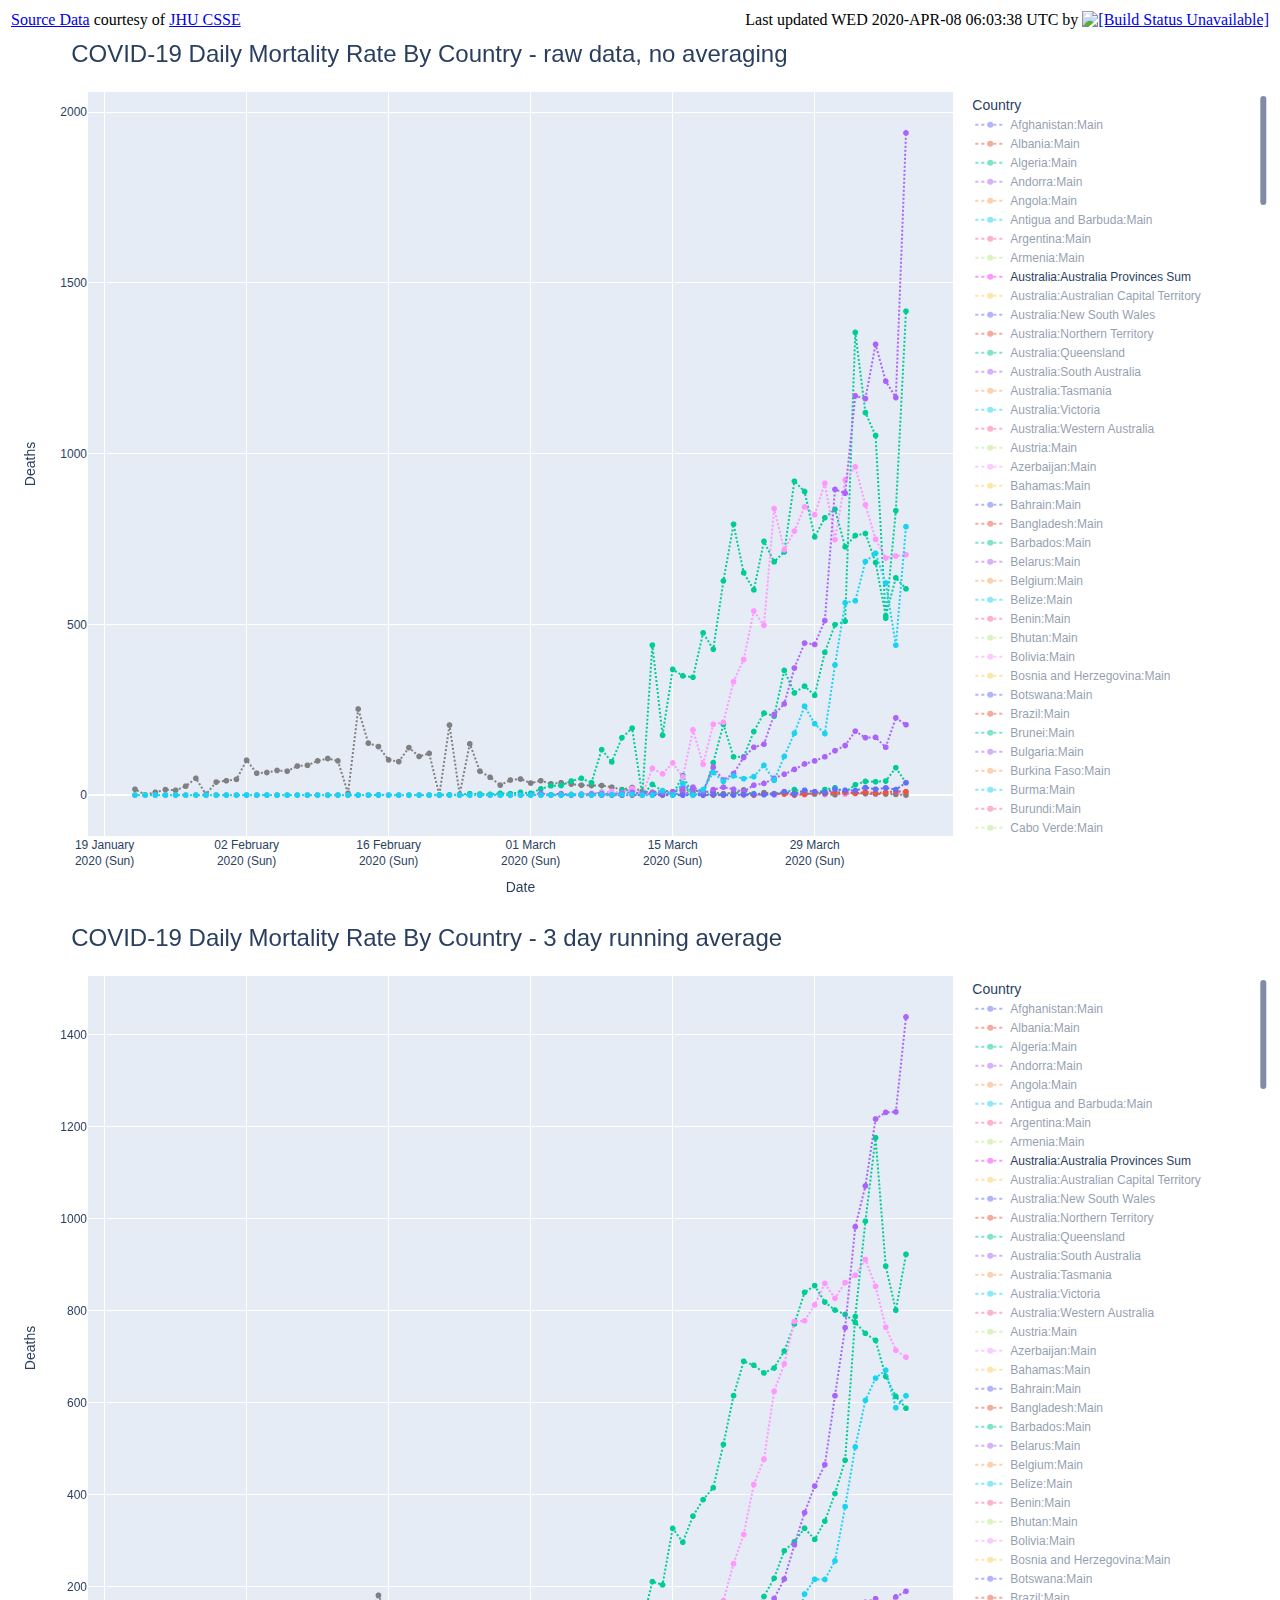
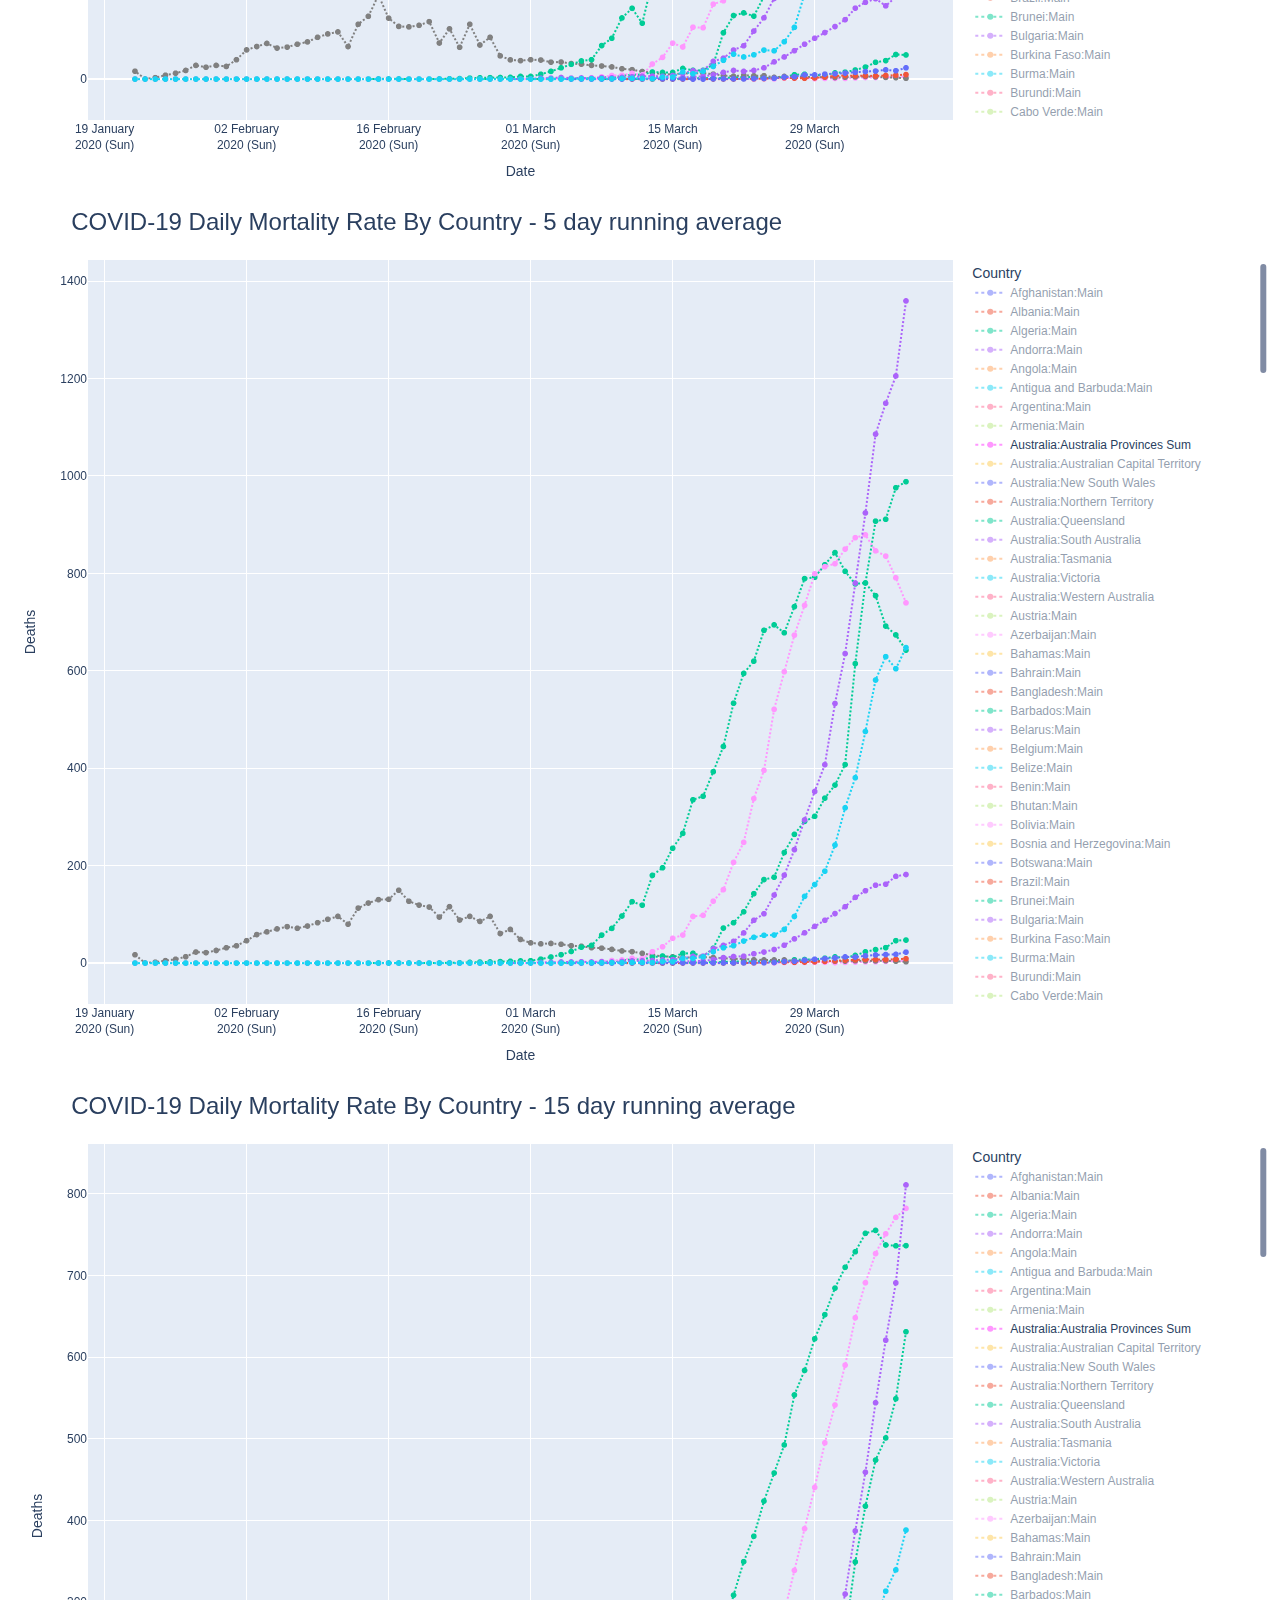
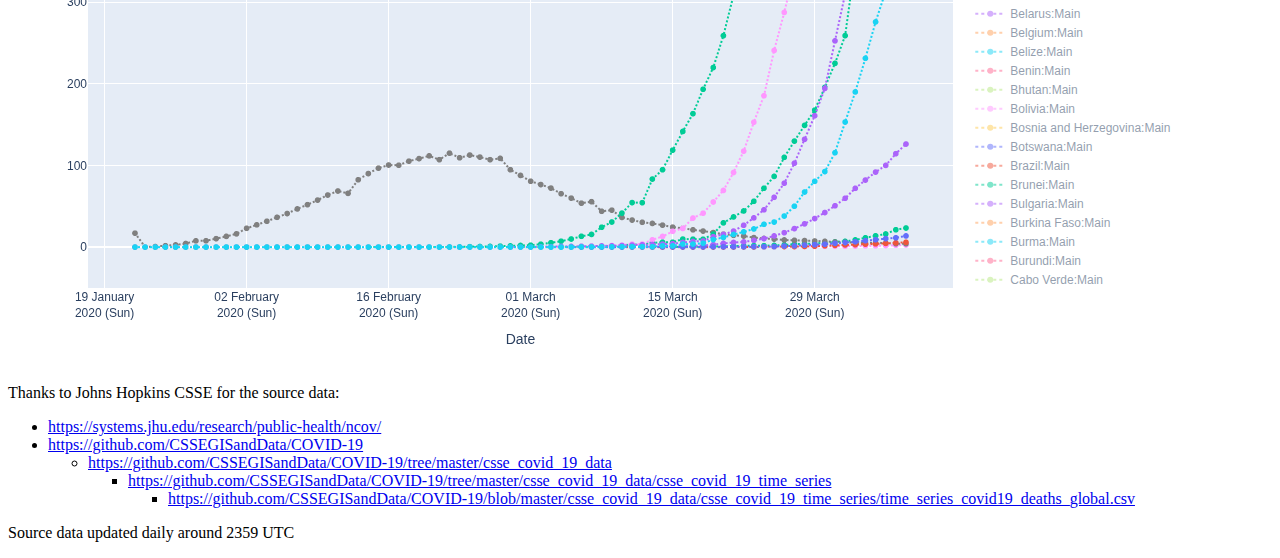
==== index.html @ c3802788 "CI generated index.html @ Wed Apr  8 06:03:38 UTC 2020" ====
<html lang="en">
<head>
  <title>6871.github.io</title>
  <script src="https://cdn.plot.ly/plotly-latest.min.js"></script>
</head>
<body>
<table style="width: 100%">
    <tr>
        <td>
            <a href="https://github.com/CSSEGISandData/COVID-19/blob/master/csse_covid_19_data/csse_covid_19_time_series/time_series_covid19_deaths_global.csv" target="_blank" rel="noopener noreferrer">Source Data</a> courtesy of <a href="https://systems.jhu.edu/" target="_blank" rel="noopener noreferrer">JHU CSSE</a>
        </td>
        <td style="text-align: right">
            Last updated WED 2020-APR-08 06:03:38 UTC by <a href="https://github.com/6871/6871.github.io" target="_blank" rel="noopener noreferrer">
            <img src="https://github.com/6871/6871.github.io/workflows/Graph%20Updater/badge.svg" alt="[Build Status Unavailable]">
        </a>
        </td>
    </tr>
</table>
<div>
        
        
            <div id="b090263a-8dad-4eab-a5f4-29f8990dba37" class="plotly-graph-div" style="height:100%; width:100%;"></div>
            <script type="text/javascript">
                
                    window.PLOTLYENV=window.PLOTLYENV || {};
                    
                if (document.getElementById("b090263a-8dad-4eab-a5f4-29f8990dba37")) {
                    Plotly.newPlot(
                        'b090263a-8dad-4eab-a5f4-29f8990dba37',
                        [{"hovertemplate": "Country=Afghanistan:Main<br>Date=%{x}<br>Deaths=%{y}<extra></extra>", "legendgroup": "Afghanistan:Main", "line": {"color": "#636efa", "dash": "dot"}, "mode": "lines+markers", "name": "Afghanistan:Main", "showlegend": true, "type": "scattergl", "visible": "legendonly", "x": ["2020-01-22", "2020-01-23", "2020-01-24", "2020-01-25", "2020-01-26", "2020-01-27", "2020-01-28", "2020-01-29", "2020-01-30", "2020-01-31", "2020-02-01", "2020-02-02", "2020-02-03", "2020-02-04", "2020-02-05", "2020-02-06", "2020-02-07", "2020-02-08", "2020-02-09", "2020-02-10", "2020-02-11", "2020-02-12", "2020-02-13", "2020-02-14", "2020-02-15", "2020-02-16", "2020-02-17", "2020-02-18", "2020-02-19", "2020-02-20", "2020-02-21", "2020-02-22", "2020-02-23", "2020-02-24", "2020-02-25", "2020-02-26", "2020-02-27", "2020-02-28", "2020-02-29", "2020-03-01", "2020-03-02", "2020-03-03", "2020-03-04", "2020-03-05", "2020-03-06", "2020-03-07", "2020-03-08", "2020-03-09", "2020-03-10", "2020-03-11", "2020-03-12", "2020-03-13", "2020-03-14", "2020-03-15", "2020-03-16", "2020-03-17", "2020-03-18", "2020-03-19", "2020-03-20", "2020-03-21", "2020-03-22", "2020-03-23", "2020-03-24", "2020-03-25", "2020-03-26", "2020-03-27", "2020-03-28", "2020-03-29", "2020-03-30", "2020-03-31", "2020-04-01", "2020-04-02", "2020-04-03", "2020-04-04", "2020-04-05", "2020-04-06", "2020-04-07"], "xaxis": "x", "y": [0, 0, 0, 0, 0, 0, 0, 0, 0, 0, 0, 0, 0, 0, 0, 0, 0, 0, 0, 0, 0, 0, 0, 0, 0, 0, 0, 0, 0, 0, 0, 0, 0, 0, 0, 0, 0, 0, 0, 0, 0, 0, 0, 0, 0, 0, 0, 0, 0, 0, 0, 0, 0, 0, 0, 0, 0, 0, 0, 0, 1, 0, 0, 1, 2, 0, 0, 0, 0, 0, 0, 2, 0, 1, 0, 4, 3], "yaxis": "y"}, {"hovertemplate": "Country=Albania:Main<br>Date=%{x}<br>Deaths=%{y}<extra></extra>", "legendgroup": "Albania:Main", "line": {"color": "#EF553B", "dash": "dot"}, "mode": "lines+markers", "name": "Albania:Main", "showlegend": true, "type": "scattergl", "visible": "legendonly", "x": ["2020-01-22", "2020-01-23", "2020-01-24", "2020-01-25", "2020-01-26", "2020-01-27", "2020-01-28", "2020-01-29", "2020-01-30", "2020-01-31", "2020-02-01", "2020-02-02", "2020-02-03", "2020-02-04", "2020-02-05", "2020-02-06", "2020-02-07", "2020-02-08", "2020-02-09", "2020-02-10", "2020-02-11", "2020-02-12", "2020-02-13", "2020-02-14", "2020-02-15", "2020-02-16", "2020-02-17", "2020-02-18", "2020-02-19", "2020-02-20", "2020-02-21", "2020-02-22", "2020-02-23", "2020-02-24", "2020-02-25", "2020-02-26", "2020-02-27", "2020-02-28", "2020-02-29", "2020-03-01", "2020-03-02", "2020-03-03", "2020-03-04", "2020-03-05", "2020-03-06", "2020-03-07", "2020-03-08", "2020-03-09", "2020-03-10", "2020-03-11", "2020-03-12", "2020-03-13", "2020-03-14", "2020-03-15", "2020-03-16", "2020-03-17", "2020-03-18", "2020-03-19", "2020-03-20", "2020-03-21", "2020-03-22", "2020-03-23", "2020-03-24", "2020-03-25", "2020-03-26", "2020-03-27", "2020-03-28", "2020-03-29", "2020-03-30", "2020-03-31", "2020-04-01", "2020-04-02", "2020-04-03", "2020-04-04", "2020-04-05", "2020-04-06", "2020-04-07"], "xaxis": "x", "y": [0, 0, 0, 0, 0, 0, 0, 0, 0, 0, 0, 0, 0, 0, 0, 0, 0, 0, 0, 0, 0, 0, 0, 0, 0, 0, 0, 0, 0, 0, 0, 0, 0, 0, 0, 0, 0, 0, 0, 0, 0, 0, 0, 0, 0, 0, 0, 0, 0, 1, 0, 0, 0, 0, 0, 0, 1, 0, 0, 0, 0, 2, 1, 0, 1, 2, 2, 0, 1, 4, 0, 1, 1, 3, 0, 1, 1], "yaxis": "y"}, {"hovertemplate": "Country=Algeria:Main<br>Date=%{x}<br>Deaths=%{y}<extra></extra>", "legendgroup": "Algeria:Main", "line": {"color": "#00cc96", "dash": "dot"}, "mode": "lines+markers", "name": "Algeria:Main", "showlegend": true, "type": "scattergl", "visible": "legendonly", "x": ["2020-01-22", "2020-01-23", "2020-01-24", "2020-01-25", "2020-01-26", "2020-01-27", "2020-01-28", "2020-01-29", "2020-01-30", "2020-01-31", "2020-02-01", "2020-02-02", "2020-02-03", "2020-02-04", "2020-02-05", "2020-02-06", "2020-02-07", "2020-02-08", "2020-02-09", "2020-02-10", "2020-02-11", "2020-02-12", "2020-02-13", "2020-02-14", "2020-02-15", "2020-02-16", "2020-02-17", "2020-02-18", "2020-02-19", "2020-02-20", "2020-02-21", "2020-02-22", "2020-02-23", "2020-02-24", "2020-02-25", "2020-02-26", "2020-02-27", "2020-02-28", "2020-02-29", "2020-03-01", "2020-03-02", "2020-03-03", "2020-03-04", "2020-03-05", "2020-03-06", "2020-03-07", "2020-03-08", "2020-03-09", "2020-03-10", "2020-03-11", "2020-03-12", "2020-03-13", "2020-03-14", "2020-03-15", "2020-03-16", "2020-03-17", "2020-03-18", "2020-03-19", "2020-03-20", "2020-03-21", "2020-03-22", "2020-03-23", "2020-03-24", "2020-03-25", "2020-03-26", "2020-03-27", "2020-03-28", "2020-03-29", "2020-03-30", "2020-03-31", "2020-04-01", "2020-04-02", "2020-04-03", "2020-04-04", "2020-04-05", "2020-04-06", "2020-04-07"], "xaxis": "x", "y": [0, 0, 0, 0, 0, 0, 0, 0, 0, 0, 0, 0, 0, 0, 0, 0, 0, 0, 0, 0, 0, 0, 0, 0, 0, 0, 0, 0, 0, 0, 0, 0, 0, 0, 0, 0, 0, 0, 0, 0, 0, 0, 0, 0, 0, 0, 0, 0, 0, 0, 1, 1, 1, 1, 0, 0, 3, 2, 2, 4, 2, 0, 2, 2, 4, 1, 3, 2, 4, 9, 14, 28, 19, 25, 22, 21, 20], "yaxis": "y"}, {"hovertemplate": "Country=Andorra:Main<br>Date=%{x}<br>Deaths=%{y}<extra></extra>", "legendgroup": "Andorra:Main", "line": {"color": "#ab63fa", "dash": "dot"}, "mode": "lines+markers", "name": "Andorra:Main", "showlegend": true, "type": "scattergl", "visible": "legendonly", "x": ["2020-01-22", "2020-01-23", "2020-01-24", "2020-01-25", "2020-01-26", "2020-01-27", "2020-01-28", "2020-01-29", "2020-01-30", "2020-01-31", "2020-02-01", "2020-02-02", "2020-02-03", "2020-02-04", "2020-02-05", "2020-02-06", "2020-02-07", "2020-02-08", "2020-02-09", "2020-02-10", "2020-02-11", "2020-02-12", "2020-02-13", "2020-02-14", "2020-02-15", "2020-02-16", "2020-02-17", "2020-02-18", "2020-02-19", "2020-02-20", "2020-02-21", "2020-02-22", "2020-02-23", "2020-02-24", "2020-02-25", "2020-02-26", "2020-02-27", "2020-02-28", "2020-02-29", "2020-03-01", "2020-03-02", "2020-03-03", "2020-03-04", "2020-03-05", "2020-03-06", "2020-03-07", "2020-03-08", "2020-03-09", "2020-03-10", "2020-03-11", "2020-03-12", "2020-03-13", "2020-03-14", "2020-03-15", "2020-03-16", "2020-03-17", "2020-03-18", "2020-03-19", "2020-03-20", "2020-03-21", "2020-03-22", "2020-03-23", "2020-03-24", "2020-03-25", "2020-03-26", "2020-03-27", "2020-03-28", "2020-03-29", "2020-03-30", "2020-03-31", "2020-04-01", "2020-04-02", "2020-04-03", "2020-04-04", "2020-04-05", "2020-04-06", "2020-04-07"], "xaxis": "x", "y": [0, 0, 0, 0, 0, 0, 0, 0, 0, 0, 0, 0, 0, 0, 0, 0, 0, 0, 0, 0, 0, 0, 0, 0, 0, 0, 0, 0, 0, 0, 0, 0, 0, 0, 0, 0, 0, 0, 0, 0, 0, 0, 0, 0, 0, 0, 0, 0, 0, 0, 0, 0, 0, 0, 0, 0, 0, 0, 0, 0, 1, 0, 0, 0, 2, 0, 0, 3, 2, 4, 2, 1, 1, 1, 1, 3, 1], "yaxis": "y"}, {"hovertemplate": "Country=Angola:Main<br>Date=%{x}<br>Deaths=%{y}<extra></extra>", "legendgroup": "Angola:Main", "line": {"color": "#FFA15A", "dash": "dot"}, "mode": "lines+markers", "name": "Angola:Main", "showlegend": true, "type": "scattergl", "visible": "legendonly", "x": ["2020-01-22", "2020-01-23", "2020-01-24", "2020-01-25", "2020-01-26", "2020-01-27", "2020-01-28", "2020-01-29", "2020-01-30", "2020-01-31", "2020-02-01", "2020-02-02", "2020-02-03", "2020-02-04", "2020-02-05", "2020-02-06", "2020-02-07", "2020-02-08", "2020-02-09", "2020-02-10", "2020-02-11", "2020-02-12", "2020-02-13", "2020-02-14", "2020-02-15", "2020-02-16", "2020-02-17", "2020-02-18", "2020-02-19", "2020-02-20", "2020-02-21", "2020-02-22", "2020-02-23", "2020-02-24", "2020-02-25", "2020-02-26", "2020-02-27", "2020-02-28", "2020-02-29", "2020-03-01", "2020-03-02", "2020-03-03", "2020-03-04", "2020-03-05", "2020-03-06", "2020-03-07", "2020-03-08", "2020-03-09", "2020-03-10", "2020-03-11", "2020-03-12", "2020-03-13", "2020-03-14", "2020-03-15", "2020-03-16", "2020-03-17", "2020-03-18", "2020-03-19", "2020-03-20", "2020-03-21", "2020-03-22", "2020-03-23", "2020-03-24", "2020-03-25", "2020-03-26", "2020-03-27", "2020-03-28", "2020-03-29", "2020-03-30", "2020-03-31", "2020-04-01", "2020-04-02", "2020-04-03", "2020-04-04", "2020-04-05", "2020-04-06", "2020-04-07"], "xaxis": "x", "y": [0, 0, 0, 0, 0, 0, 0, 0, 0, 0, 0, 0, 0, 0, 0, 0, 0, 0, 0, 0, 0, 0, 0, 0, 0, 0, 0, 0, 0, 0, 0, 0, 0, 0, 0, 0, 0, 0, 0, 0, 0, 0, 0, 0, 0, 0, 0, 0, 0, 0, 0, 0, 0, 0, 0, 0, 0, 0, 0, 0, 0, 0, 0, 0, 0, 0, 0, 2, 0, 0, 0, 0, 0, 0, 0, 0, 0], "yaxis": "y"}, {"hovertemplate": "Country=Antigua and Barbuda:Main<br>Date=%{x}<br>Deaths=%{y}<extra></extra>", "legendgroup": "Antigua and Barbuda:Main", "line": {"color": "#19d3f3", "dash": "dot"}, "mode": "lines+markers", "name": "Antigua and Barbuda:Main", "showlegend": true, "type": "scattergl", "visible": "legendonly", "x": ["2020-01-22", "2020-01-23", "2020-01-24", "2020-01-25", "2020-01-26", "2020-01-27", "2020-01-28", "2020-01-29", "2020-01-30", "2020-01-31", "2020-02-01", "2020-02-02", "2020-02-03", "2020-02-04", "2020-02-05", "2020-02-06", "2020-02-07", "2020-02-08", "2020-02-09", "2020-02-10", "2020-02-11", "2020-02-12", "2020-02-13", "2020-02-14", "2020-02-15", "2020-02-16", "2020-02-17", "2020-02-18", "2020-02-19", "2020-02-20", "2020-02-21", "2020-02-22", "2020-02-23", "2020-02-24", "2020-02-25", "2020-02-26", "2020-02-27", "2020-02-28", "2020-02-29", "2020-03-01", "2020-03-02", "2020-03-03", "2020-03-04", "2020-03-05", "2020-03-06", "2020-03-07", "2020-03-08", "2020-03-09", "2020-03-10", "2020-03-11", "2020-03-12", "2020-03-13", "2020-03-14", "2020-03-15", "2020-03-16", "2020-03-17", "2020-03-18", "2020-03-19", "2020-03-20", "2020-03-21", "2020-03-22", "2020-03-23", "2020-03-24", "2020-03-25", "2020-03-26", "2020-03-27", "2020-03-28", "2020-03-29", "2020-03-30", "2020-03-31", "2020-04-01", "2020-04-02", "2020-04-03", "2020-04-04", "2020-04-05", "2020-04-06", "2020-04-07"], "xaxis": "x", "y": [0, 0, 0, 0, 0, 0, 0, 0, 0, 0, 0, 0, 0, 0, 0, 0, 0, 0, 0, 0, 0, 0, 0, 0, 0, 0, 0, 0, 0, 0, 0, 0, 0, 0, 0, 0, 0, 0, 0, 0, 0, 0, 0, 0, 0, 0, 0, 0, 0, 0, 0, 0, 0, 0, 0, 0, 0, 0, 0, 0, 0, 0, 0, 0, 0, 0, 0, 0, 0, 0, 0, 0, 0, 0, 0, 0, 1], "yaxis": "y"}, {"hovertemplate": "Country=Argentina:Main<br>Date=%{x}<br>Deaths=%{y}<extra></extra>", "legendgroup": "Argentina:Main", "line": {"color": "#FF6692", "dash": "dot"}, "mode": "lines+markers", "name": "Argentina:Main", "showlegend": true, "type": "scattergl", "visible": "legendonly", "x": ["2020-01-22", "2020-01-23", "2020-01-24", "2020-01-25", "2020-01-26", "2020-01-27", "2020-01-28", "2020-01-29", "2020-01-30", "2020-01-31", "2020-02-01", "2020-02-02", "2020-02-03", "2020-02-04", "2020-02-05", "2020-02-06", "2020-02-07", "2020-02-08", "2020-02-09", "2020-02-10", "2020-02-11", "2020-02-12", "2020-02-13", "2020-02-14", "2020-02-15", "2020-02-16", "2020-02-17", "2020-02-18", "2020-02-19", "2020-02-20", "2020-02-21", "2020-02-22", "2020-02-23", "2020-02-24", "2020-02-25", "2020-02-26", "2020-02-27", "2020-02-28", "2020-02-29", "2020-03-01", "2020-03-02", "2020-03-03", "2020-03-04", "2020-03-05", "2020-03-06", "2020-03-07", "2020-03-08", "2020-03-09", "2020-03-10", "2020-03-11", "2020-03-12", "2020-03-13", "2020-03-14", "2020-03-15", "2020-03-16", "2020-03-17", "2020-03-18", "2020-03-19", "2020-03-20", "2020-03-21", "2020-03-22", "2020-03-23", "2020-03-24", "2020-03-25", "2020-03-26", "2020-03-27", "2020-03-28", "2020-03-29", "2020-03-30", "2020-03-31", "2020-04-01", "2020-04-02", "2020-04-03", "2020-04-04", "2020-04-05", "2020-04-06", "2020-04-07"], "xaxis": "x", "y": [0, 0, 0, 0, 0, 0, 0, 0, 0, 0, 0, 0, 0, 0, 0, 0, 0, 0, 0, 0, 0, 0, 0, 0, 0, 0, 0, 0, 0, 0, 0, 0, 0, 0, 0, 0, 0, 0, 0, 0, 0, 0, 0, 0, 0, 0, 1, 0, 0, 0, 0, 1, 0, 0, 0, 0, 0, 1, 0, 1, 0, 0, 2, 2, 1, 4, 5, 1, 4, 4, 1, 8, 3, 4, 1, 4, 8], "yaxis": "y"}, {"hovertemplate": "Country=Armenia:Main<br>Date=%{x}<br>Deaths=%{y}<extra></extra>", "legendgroup": "Armenia:Main", "line": {"color": "#B6E880", "dash": "dot"}, "mode": "lines+markers", "name": "Armenia:Main", "showlegend": true, "type": "scattergl", "visible": "legendonly", "x": ["2020-01-22", "2020-01-23", "2020-01-24", "2020-01-25", "2020-01-26", "2020-01-27", "2020-01-28", "2020-01-29", "2020-01-30", "2020-01-31", "2020-02-01", "2020-02-02", "2020-02-03", "2020-02-04", "2020-02-05", "2020-02-06", "2020-02-07", "2020-02-08", "2020-02-09", "2020-02-10", "2020-02-11", "2020-02-12", "2020-02-13", "2020-02-14", "2020-02-15", "2020-02-16", "2020-02-17", "2020-02-18", "2020-02-19", "2020-02-20", "2020-02-21", "2020-02-22", "2020-02-23", "2020-02-24", "2020-02-25", "2020-02-26", "2020-02-27", "2020-02-28", "2020-02-29", "2020-03-01", "2020-03-02", "2020-03-03", "2020-03-04", "2020-03-05", "2020-03-06", "2020-03-07", "2020-03-08", "2020-03-09", "2020-03-10", "2020-03-11", "2020-03-12", "2020-03-13", "2020-03-14", "2020-03-15", "2020-03-16", "2020-03-17", "2020-03-18", "2020-03-19", "2020-03-20", "2020-03-21", "2020-03-22", "2020-03-23", "2020-03-24", "2020-03-25", "2020-03-26", "2020-03-27", "2020-03-28", "2020-03-29", "2020-03-30", "2020-03-31", "2020-04-01", "2020-04-02", "2020-04-03", "2020-04-04", "2020-04-05", "2020-04-06", "2020-04-07"], "xaxis": "x", "y": [0, 0, 0, 0, 0, 0, 0, 0, 0, 0, 0, 0, 0, 0, 0, 0, 0, 0, 0, 0, 0, 0, 0, 0, 0, 0, 0, 0, 0, 0, 0, 0, 0, 0, 0, 0, 0, 0, 0, 0, 0, 0, 0, 0, 0, 0, 0, 0, 0, 0, 0, 0, 0, 0, 0, 0, 0, 0, 0, 0, 0, 0, 0, 0, 1, 0, 0, 2, 0, 0, 1, 3, 0, 0, 0, 1, 0], "yaxis": "y"}, {"hovertemplate": "Country=Australia:Australia Provinces Sum<br>Date=%{x}<br>Deaths=%{y}<extra></extra>", "legendgroup": "Australia:Australia Provinces Sum", "line": {"color": "#FF97FF", "dash": "dot"}, "mode": "lines+markers", "name": "Australia:Australia Provinces Sum", "showlegend": true, "type": "scattergl", "x": ["2020-01-22", "2020-01-23", "2020-01-24", "2020-01-25", "2020-01-26", "2020-01-27", "2020-01-28", "2020-01-29", "2020-01-30", "2020-01-31", "2020-02-01", "2020-02-02", "2020-02-03", "2020-02-04", "2020-02-05", "2020-02-06", "2020-02-07", "2020-02-08", "2020-02-09", "2020-02-10", "2020-02-11", "2020-02-12", "2020-02-13", "2020-02-14", "2020-02-15", "2020-02-16", "2020-02-17", "2020-02-18", "2020-02-19", "2020-02-20", "2020-02-21", "2020-02-22", "2020-02-23", "2020-02-24", "2020-02-25", "2020-02-26", "2020-02-27", "2020-02-28", "2020-02-29", "2020-03-01", "2020-03-02", "2020-03-03", "2020-03-04", "2020-03-05", "2020-03-06", "2020-03-07", "2020-03-08", "2020-03-09", "2020-03-10", "2020-03-11", "2020-03-12", "2020-03-13", "2020-03-14", "2020-03-15", "2020-03-16", "2020-03-17", "2020-03-18", "2020-03-19", "2020-03-20", "2020-03-21", "2020-03-22", "2020-03-23", "2020-03-24", "2020-03-25", "2020-03-26", "2020-03-27", "2020-03-28", "2020-03-29", "2020-03-30", "2020-03-31", "2020-04-01", "2020-04-02", "2020-04-03", "2020-04-04", "2020-04-05", "2020-04-06", "2020-04-07"], "xaxis": "x", "y": [0, 0, 0, 0, 0, 0, 0, 0, 0, 0, 0, 0, 0, 0, 0, 0, 0, 0, 0, 0, 0, 0, 0, 0, 0, 0, 0, 0, 0, 0, 0, 0, 0, 0, 0, 0, 0, 0, 0, 1, 0, 0, 1, 0, 0, 0, 1, 0, 0, 0, 0, 0, 0, 0, 0, 2, 1, 0, 1, 0, 0, 0, 1, 0, 5, 0, 1, 2, 1, 1, 2, 4, 4, 2, 5, 5, 5], "yaxis": "y"}, {"hovertemplate": "Country=Australia:Australian Capital Territory<br>Date=%{x}<br>Deaths=%{y}<extra></extra>", "legendgroup": "Australia:Australian Capital Territory", "line": {"color": "#FECB52", "dash": "dot"}, "mode": "lines+markers", "name": "Australia:Australian Capital Territory", "showlegend": true, "type": "scattergl", "visible": "legendonly", "x": ["2020-01-22", "2020-01-23", "2020-01-24", "2020-01-25", "2020-01-26", "2020-01-27", "2020-01-28", "2020-01-29", "2020-01-30", "2020-01-31", "2020-02-01", "2020-02-02", "2020-02-03", "2020-02-04", "2020-02-05", "2020-02-06", "2020-02-07", "2020-02-08", "2020-02-09", "2020-02-10", "2020-02-11", "2020-02-12", "2020-02-13", "2020-02-14", "2020-02-15", "2020-02-16", "2020-02-17", "2020-02-18", "2020-02-19", "2020-02-20", "2020-02-21", "2020-02-22", "2020-02-23", "2020-02-24", "2020-02-25", "2020-02-26", "2020-02-27", "2020-02-28", "2020-02-29", "2020-03-01", "2020-03-02", "2020-03-03", "2020-03-04", "2020-03-05", "2020-03-06", "2020-03-07", "2020-03-08", "2020-03-09", "2020-03-10", "2020-03-11", "2020-03-12", "2020-03-13", "2020-03-14", "2020-03-15", "2020-03-16", "2020-03-17", "2020-03-18", "2020-03-19", "2020-03-20", "2020-03-21", "2020-03-22", "2020-03-23", "2020-03-24", "2020-03-25", "2020-03-26", "2020-03-27", "2020-03-28", "2020-03-29", "2020-03-30", "2020-03-31", "2020-04-01", "2020-04-02", "2020-04-03", "2020-04-04", "2020-04-05", "2020-04-06", "2020-04-07"], "xaxis": "x", "y": [0, 0, 0, 0, 0, 0, 0, 0, 0, 0, 0, 0, 0, 0, 0, 0, 0, 0, 0, 0, 0, 0, 0, 0, 0, 0, 0, 0, 0, 0, 0, 0, 0, 0, 0, 0, 0, 0, 0, 0, 0, 0, 0, 0, 0, 0, 0, 0, 0, 0, 0, 0, 0, 0, 0, 0, 0, 0, 0, 0, 0, 0, 0, 0, 0, 0, 0, 0, 1, 0, 0, 0, 0, 1, 0, 0, 0], "yaxis": "y"}, {"hovertemplate": "Country=Australia:New South Wales<br>Date=%{x}<br>Deaths=%{y}<extra></extra>", "legendgroup": "Australia:New South Wales", "line": {"color": "#636efa", "dash": "dot"}, "mode": "lines+markers", "name": "Australia:New South Wales", "showlegend": true, "type": "scattergl", "visible": "legendonly", "x": ["2020-01-22", "2020-01-23", "2020-01-24", "2020-01-25", "2020-01-26", "2020-01-27", "2020-01-28", "2020-01-29", "2020-01-30", "2020-01-31", "2020-02-01", "2020-02-02", "2020-02-03", "2020-02-04", "2020-02-05", "2020-02-06", "2020-02-07", "2020-02-08", "2020-02-09", "2020-02-10", "2020-02-11", "2020-02-12", "2020-02-13", "2020-02-14", "2020-02-15", "2020-02-16", "2020-02-17", "2020-02-18", "2020-02-19", "2020-02-20", "2020-02-21", "2020-02-22", "2020-02-23", "2020-02-24", "2020-02-25", "2020-02-26", "2020-02-27", "2020-02-28", "2020-02-29", "2020-03-01", "2020-03-02", "2020-03-03", "2020-03-04", "2020-03-05", "2020-03-06", "2020-03-07", "2020-03-08", "2020-03-09", "2020-03-10", "2020-03-11", "2020-03-12", "2020-03-13", "2020-03-14", "2020-03-15", "2020-03-16", "2020-03-17", "2020-03-18", "2020-03-19", "2020-03-20", "2020-03-21", "2020-03-22", "2020-03-23", "2020-03-24", "2020-03-25", "2020-03-26", "2020-03-27", "2020-03-28", "2020-03-29", "2020-03-30", "2020-03-31", "2020-04-01", "2020-04-02", "2020-04-03", "2020-04-04", "2020-04-05", "2020-04-06", "2020-04-07"], "xaxis": "x", "y": [0, 0, 0, 0, 0, 0, 0, 0, 0, 0, 0, 0, 0, 0, 0, 0, 0, 0, 0, 0, 0, 0, 0, 0, 0, 0, 0, 0, 0, 0, 0, 0, 0, 0, 0, 0, 0, 0, 0, 0, 0, 0, 1, 0, 0, 0, 1, 0, 0, 0, 0, 0, 0, 0, 0, 2, 1, 0, 1, 0, 0, 0, 1, 0, 0, 0, 1, 0, 0, 0, 1, 1, 2, 0, 4, 2, 3], "yaxis": "y"}, {"hovertemplate": "Country=Australia:Northern Territory<br>Date=%{x}<br>Deaths=%{y}<extra></extra>", "legendgroup": "Australia:Northern Territory", "line": {"color": "#EF553B", "dash": "dot"}, "mode": "lines+markers", "name": "Australia:Northern Territory", "showlegend": true, "type": "scattergl", "visible": "legendonly", "x": ["2020-01-22", "2020-01-23", "2020-01-24", "2020-01-25", "2020-01-26", "2020-01-27", "2020-01-28", "2020-01-29", "2020-01-30", "2020-01-31", "2020-02-01", "2020-02-02", "2020-02-03", "2020-02-04", "2020-02-05", "2020-02-06", "2020-02-07", "2020-02-08", "2020-02-09", "2020-02-10", "2020-02-11", "2020-02-12", "2020-02-13", "2020-02-14", "2020-02-15", "2020-02-16", "2020-02-17", "2020-02-18", "2020-02-19", "2020-02-20", "2020-02-21", "2020-02-22", "2020-02-23", "2020-02-24", "2020-02-25", "2020-02-26", "2020-02-27", "2020-02-28", "2020-02-29", "2020-03-01", "2020-03-02", "2020-03-03", "2020-03-04", "2020-03-05", "2020-03-06", "2020-03-07", "2020-03-08", "2020-03-09", "2020-03-10", "2020-03-11", "2020-03-12", "2020-03-13", "2020-03-14", "2020-03-15", "2020-03-16", "2020-03-17", "2020-03-18", "2020-03-19", "2020-03-20", "2020-03-21", "2020-03-22", "2020-03-23", "2020-03-24", "2020-03-25", "2020-03-26", "2020-03-27", "2020-03-28", "2020-03-29", "2020-03-30", "2020-03-31", "2020-04-01", "2020-04-02", "2020-04-03", "2020-04-04", "2020-04-05", "2020-04-06", "2020-04-07"], "xaxis": "x", "y": [0, 0, 0, 0, 0, 0, 0, 0, 0, 0, 0, 0, 0, 0, 0, 0, 0, 0, 0, 0, 0, 0, 0, 0, 0, 0, 0, 0, 0, 0, 0, 0, 0, 0, 0, 0, 0, 0, 0, 0, 0, 0, 0, 0, 0, 0, 0, 0, 0, 0, 0, 0, 0, 0, 0, 0, 0, 0, 0, 0, 0, 0, 0, 0, 0, 0, 0, 0, 0, 0, 0, 0, 0, 0, 0, 0, 0], "yaxis": "y"}, {"hovertemplate": "Country=Australia:Queensland<br>Date=%{x}<br>Deaths=%{y}<extra></extra>", "legendgroup": "Australia:Queensland", "line": {"color": "#00cc96", "dash": "dot"}, "mode": "lines+markers", "name": "Australia:Queensland", "showlegend": true, "type": "scattergl", "visible": "legendonly", "x": ["2020-01-22", "2020-01-23", "2020-01-24", "2020-01-25", "2020-01-26", "2020-01-27", "2020-01-28", "2020-01-29", "2020-01-30", "2020-01-31", "2020-02-01", "2020-02-02", "2020-02-03", "2020-02-04", "2020-02-05", "2020-02-06", "2020-02-07", "2020-02-08", "2020-02-09", "2020-02-10", "2020-02-11", "2020-02-12", "2020-02-13", "2020-02-14", "2020-02-15", "2020-02-16", "2020-02-17", "2020-02-18", "2020-02-19", "2020-02-20", "2020-02-21", "2020-02-22", "2020-02-23", "2020-02-24", "2020-02-25", "2020-02-26", "2020-02-27", "2020-02-28", "2020-02-29", "2020-03-01", "2020-03-02", "2020-03-03", "2020-03-04", "2020-03-05", "2020-03-06", "2020-03-07", "2020-03-08", "2020-03-09", "2020-03-10", "2020-03-11", "2020-03-12", "2020-03-13", "2020-03-14", "2020-03-15", "2020-03-16", "2020-03-17", "2020-03-18", "2020-03-19", "2020-03-20", "2020-03-21", "2020-03-22", "2020-03-23", "2020-03-24", "2020-03-25", "2020-03-26", "2020-03-27", "2020-03-28", "2020-03-29", "2020-03-30", "2020-03-31", "2020-04-01", "2020-04-02", "2020-04-03", "2020-04-04", "2020-04-05", "2020-04-06", "2020-04-07"], "xaxis": "x", "y": [0, 0, 0, 0, 0, 0, 0, 0, 0, 0, 0, 0, 0, 0, 0, 0, 0, 0, 0, 0, 0, 0, 0, 0, 0, 0, 0, 0, 0, 0, 0, 0, 0, 0, 0, 0, 0, 0, 0, 0, 0, 0, 0, 0, 0, 0, 0, 0, 0, 0, 0, 0, 0, 0, 0, 0, 0, 0, 0, 0, 0, 0, 0, 0, 1, 0, 0, 1, 0, 0, 0, 2, 0, 0, 0, 0, 0], "yaxis": "y"}, {"hovertemplate": "Country=Australia:South Australia<br>Date=%{x}<br>Deaths=%{y}<extra></extra>", "legendgroup": "Australia:South Australia", "line": {"color": "#ab63fa", "dash": "dot"}, "mode": "lines+markers", "name": "Australia:South Australia", "showlegend": true, "type": "scattergl", "visible": "legendonly", "x": ["2020-01-22", "2020-01-23", "2020-01-24", "2020-01-25", "2020-01-26", "2020-01-27", "2020-01-28", "2020-01-29", "2020-01-30", "2020-01-31", "2020-02-01", "2020-02-02", "2020-02-03", "2020-02-04", "2020-02-05", "2020-02-06", "2020-02-07", "2020-02-08", "2020-02-09", "2020-02-10", "2020-02-11", "2020-02-12", "2020-02-13", "2020-02-14", "2020-02-15", "2020-02-16", "2020-02-17", "2020-02-18", "2020-02-19", "2020-02-20", "2020-02-21", "2020-02-22", "2020-02-23", "2020-02-24", "2020-02-25", "2020-02-26", "2020-02-27", "2020-02-28", "2020-02-29", "2020-03-01", "2020-03-02", "2020-03-03", "2020-03-04", "2020-03-05", "2020-03-06", "2020-03-07", "2020-03-08", "2020-03-09", "2020-03-10", "2020-03-11", "2020-03-12", "2020-03-13", "2020-03-14", "2020-03-15", "2020-03-16", "2020-03-17", "2020-03-18", "2020-03-19", "2020-03-20", "2020-03-21", "2020-03-22", "2020-03-23", "2020-03-24", "2020-03-25", "2020-03-26", "2020-03-27", "2020-03-28", "2020-03-29", "2020-03-30", "2020-03-31", "2020-04-01", "2020-04-02", "2020-04-03", "2020-04-04", "2020-04-05", "2020-04-06", "2020-04-07"], "xaxis": "x", "y": [0, 0, 0, 0, 0, 0, 0, 0, 0, 0, 0, 0, 0, 0, 0, 0, 0, 0, 0, 0, 0, 0, 0, 0, 0, 0, 0, 0, 0, 0, 0, 0, 0, 0, 0, 0, 0, 0, 0, 0, 0, 0, 0, 0, 0, 0, 0, 0, 0, 0, 0, 0, 0, 0, 0, 0, 0, 0, 0, 0, 0, 0, 0, 0, 0, 0, 0, 0, 0, 0, 0, 0, 0, 0, 0, 0, 1], "yaxis": "y"}, {"hovertemplate": "Country=Australia:Tasmania<br>Date=%{x}<br>Deaths=%{y}<extra></extra>", "legendgroup": "Australia:Tasmania", "line": {"color": "#FFA15A", "dash": "dot"}, "mode": "lines+markers", "name": "Australia:Tasmania", "showlegend": true, "type": "scattergl", "visible": "legendonly", "x": ["2020-01-22", "2020-01-23", "2020-01-24", "2020-01-25", "2020-01-26", "2020-01-27", "2020-01-28", "2020-01-29", "2020-01-30", "2020-01-31", "2020-02-01", "2020-02-02", "2020-02-03", "2020-02-04", "2020-02-05", "2020-02-06", "2020-02-07", "2020-02-08", "2020-02-09", "2020-02-10", "2020-02-11", "2020-02-12", "2020-02-13", "2020-02-14", "2020-02-15", "2020-02-16", "2020-02-17", "2020-02-18", "2020-02-19", "2020-02-20", "2020-02-21", "2020-02-22", "2020-02-23", "2020-02-24", "2020-02-25", "2020-02-26", "2020-02-27", "2020-02-28", "2020-02-29", "2020-03-01", "2020-03-02", "2020-03-03", "2020-03-04", "2020-03-05", "2020-03-06", "2020-03-07", "2020-03-08", "2020-03-09", "2020-03-10", "2020-03-11", "2020-03-12", "2020-03-13", "2020-03-14", "2020-03-15", "2020-03-16", "2020-03-17", "2020-03-18", "2020-03-19", "2020-03-20", "2020-03-21", "2020-03-22", "2020-03-23", "2020-03-24", "2020-03-25", "2020-03-26", "2020-03-27", "2020-03-28", "2020-03-29", "2020-03-30", "2020-03-31", "2020-04-01", "2020-04-02", "2020-04-03", "2020-04-04", "2020-04-05", "2020-04-06", "2020-04-07"], "xaxis": "x", "y": [0, 0, 0, 0, 0, 0, 0, 0, 0, 0, 0, 0, 0, 0, 0, 0, 0, 0, 0, 0, 0, 0, 0, 0, 0, 0, 0, 0, 0, 0, 0, 0, 0, 0, 0, 0, 0, 0, 0, 0, 0, 0, 0, 0, 0, 0, 0, 0, 0, 0, 0, 0, 0, 0, 0, 0, 0, 0, 0, 0, 0, 0, 0, 0, 0, 0, 0, 0, 0, 1, 1, 0, 0, 0, 0, 0, 0], "yaxis": "y"}, {"hovertemplate": "Country=Australia:Victoria<br>Date=%{x}<br>Deaths=%{y}<extra></extra>", "legendgroup": "Australia:Victoria", "line": {"color": "#19d3f3", "dash": "dot"}, "mode": "lines+markers", "name": "Australia:Victoria", "showlegend": true, "type": "scattergl", "visible": "legendonly", "x": ["2020-01-22", "2020-01-23", "2020-01-24", "2020-01-25", "2020-01-26", "2020-01-27", "2020-01-28", "2020-01-29", "2020-01-30", "2020-01-31", "2020-02-01", "2020-02-02", "2020-02-03", "2020-02-04", "2020-02-05", "2020-02-06", "2020-02-07", "2020-02-08", "2020-02-09", "2020-02-10", "2020-02-11", "2020-02-12", "2020-02-13", "2020-02-14", "2020-02-15", "2020-02-16", "2020-02-17", "2020-02-18", "2020-02-19", "2020-02-20", "2020-02-21", "2020-02-22", "2020-02-23", "2020-02-24", "2020-02-25", "2020-02-26", "2020-02-27", "2020-02-28", "2020-02-29", "2020-03-01", "2020-03-02", "2020-03-03", "2020-03-04", "2020-03-05", "2020-03-06", "2020-03-07", "2020-03-08", "2020-03-09", "2020-03-10", "2020-03-11", "2020-03-12", "2020-03-13", "2020-03-14", "2020-03-15", "2020-03-16", "2020-03-17", "2020-03-18", "2020-03-19", "2020-03-20", "2020-03-21", "2020-03-22", "2020-03-23", "2020-03-24", "2020-03-25", "2020-03-26", "2020-03-27", "2020-03-28", "2020-03-29", "2020-03-30", "2020-03-31", "2020-04-01", "2020-04-02", "2020-04-03", "2020-04-04", "2020-04-05", "2020-04-06", "2020-04-07"], "xaxis": "x", "y": [0, 0, 0, 0, 0, 0, 0, 0, 0, 0, 0, 0, 0, 0, 0, 0, 0, 0, 0, 0, 0, 0, 0, 0, 0, 0, 0, 0, 0, 0, 0, 0, 0, 0, 0, 0, 0, 0, 0, 0, 0, 0, 0, 0, 0, 0, 0, 0, 0, 0, 0, 0, 0, 0, 0, 0, 0, 0, 0, 0, 0, 0, 0, 0, 3, 0, 0, 1, 0, 0, 0, 1, 2, 1, 0, 2, 1], "yaxis": "y"}, {"hovertemplate": "Country=Australia:Western Australia<br>Date=%{x}<br>Deaths=%{y}<extra></extra>", "legendgroup": "Australia:Western Australia", "line": {"color": "#FF6692", "dash": "dot"}, "mode": "lines+markers", "name": "Australia:Western Australia", "showlegend": true, "type": "scattergl", "visible": "legendonly", "x": ["2020-01-22", "2020-01-23", "2020-01-24", "2020-01-25", "2020-01-26", "2020-01-27", "2020-01-28", "2020-01-29", "2020-01-30", "2020-01-31", "2020-02-01", "2020-02-02", "2020-02-03", "2020-02-04", "2020-02-05", "2020-02-06", "2020-02-07", "2020-02-08", "2020-02-09", "2020-02-10", "2020-02-11", "2020-02-12", "2020-02-13", "2020-02-14", "2020-02-15", "2020-02-16", "2020-02-17", "2020-02-18", "2020-02-19", "2020-02-20", "2020-02-21", "2020-02-22", "2020-02-23", "2020-02-24", "2020-02-25", "2020-02-26", "2020-02-27", "2020-02-28", "2020-02-29", "2020-03-01", "2020-03-02", "2020-03-03", "2020-03-04", "2020-03-05", "2020-03-06", "2020-03-07", "2020-03-08", "2020-03-09", "2020-03-10", "2020-03-11", "2020-03-12", "2020-03-13", "2020-03-14", "2020-03-15", "2020-03-16", "2020-03-17", "2020-03-18", "2020-03-19", "2020-03-20", "2020-03-21", "2020-03-22", "2020-03-23", "2020-03-24", "2020-03-25", "2020-03-26", "2020-03-27", "2020-03-28", "2020-03-29", "2020-03-30", "2020-03-31", "2020-04-01", "2020-04-02", "2020-04-03", "2020-04-04", "2020-04-05", "2020-04-06", "2020-04-07"], "xaxis": "x", "y": [0, 0, 0, 0, 0, 0, 0, 0, 0, 0, 0, 0, 0, 0, 0, 0, 0, 0, 0, 0, 0, 0, 0, 0, 0, 0, 0, 0, 0, 0, 0, 0, 0, 0, 0, 0, 0, 0, 0, 1, 0, 0, 0, 0, 0, 0, 0, 0, 0, 0, 0, 0, 0, 0, 0, 0, 0, 0, 0, 0, 0, 0, 0, 0, 1, 0, 0, 0, 0, 0, 0, 0, 0, 0, 1, 1, 0], "yaxis": "y"}, {"hovertemplate": "Country=Austria:Main<br>Date=%{x}<br>Deaths=%{y}<extra></extra>", "legendgroup": "Austria:Main", "line": {"color": "#B6E880", "dash": "dot"}, "mode": "lines+markers", "name": "Austria:Main", "showlegend": true, "type": "scattergl", "visible": "legendonly", "x": ["2020-01-22", "2020-01-23", "2020-01-24", "2020-01-25", "2020-01-26", "2020-01-27", "2020-01-28", "2020-01-29", "2020-01-30", "2020-01-31", "2020-02-01", "2020-02-02", "2020-02-03", "2020-02-04", "2020-02-05", "2020-02-06", "2020-02-07", "2020-02-08", "2020-02-09", "2020-02-10", "2020-02-11", "2020-02-12", "2020-02-13", "2020-02-14", "2020-02-15", "2020-02-16", "2020-02-17", "2020-02-18", "2020-02-19", "2020-02-20", "2020-02-21", "2020-02-22", "2020-02-23", "2020-02-24", "2020-02-25", "2020-02-26", "2020-02-27", "2020-02-28", "2020-02-29", "2020-03-01", "2020-03-02", "2020-03-03", "2020-03-04", "2020-03-05", "2020-03-06", "2020-03-07", "2020-03-08", "2020-03-09", "2020-03-10", "2020-03-11", "2020-03-12", "2020-03-13", "2020-03-14", "2020-03-15", "2020-03-16", "2020-03-17", "2020-03-18", "2020-03-19", "2020-03-20", "2020-03-21", "2020-03-22", "2020-03-23", "2020-03-24", "2020-03-25", "2020-03-26", "2020-03-27", "2020-03-28", "2020-03-29", "2020-03-30", "2020-03-31", "2020-04-01", "2020-04-02", "2020-04-03", "2020-04-04", "2020-04-05", "2020-04-06", "2020-04-07"], "xaxis": "x", "y": [0, 0, 0, 0, 0, 0, 0, 0, 0, 0, 0, 0, 0, 0, 0, 0, 0, 0, 0, 0, 0, 0, 0, 0, 0, 0, 0, 0, 0, 0, 0, 0, 0, 0, 0, 0, 0, 0, 0, 0, 0, 0, 0, 0, 0, 0, 0, 0, 0, 0, 1, 0, 0, 0, 2, 0, 1, 2, 0, 2, 8, 5, 7, 2, 19, 9, 10, 18, 22, 20, 18, 12, 10, 18, 18, 16, 23], "yaxis": "y"}, {"hovertemplate": "Country=Azerbaijan:Main<br>Date=%{x}<br>Deaths=%{y}<extra></extra>", "legendgroup": "Azerbaijan:Main", "line": {"color": "#FF97FF", "dash": "dot"}, "mode": "lines+markers", "name": "Azerbaijan:Main", "showlegend": true, "type": "scattergl", "visible": "legendonly", "x": ["2020-01-22", "2020-01-23", "2020-01-24", "2020-01-25", "2020-01-26", "2020-01-27", "2020-01-28", "2020-01-29", "2020-01-30", "2020-01-31", "2020-02-01", "2020-02-02", "2020-02-03", "2020-02-04", "2020-02-05", "2020-02-06", "2020-02-07", "2020-02-08", "2020-02-09", "2020-02-10", "2020-02-11", "2020-02-12", "2020-02-13", "2020-02-14", "2020-02-15", "2020-02-16", "2020-02-17", "2020-02-18", "2020-02-19", "2020-02-20", "2020-02-21", "2020-02-22", "2020-02-23", "2020-02-24", "2020-02-25", "2020-02-26", "2020-02-27", "2020-02-28", "2020-02-29", "2020-03-01", "2020-03-02", "2020-03-03", "2020-03-04", "2020-03-05", "2020-03-06", "2020-03-07", "2020-03-08", "2020-03-09", "2020-03-10", "2020-03-11", "2020-03-12", "2020-03-13", "2020-03-14", "2020-03-15", "2020-03-16", "2020-03-17", "2020-03-18", "2020-03-19", "2020-03-20", "2020-03-21", "2020-03-22", "2020-03-23", "2020-03-24", "2020-03-25", "2020-03-26", "2020-03-27", "2020-03-28", "2020-03-29", "2020-03-30", "2020-03-31", "2020-04-01", "2020-04-02", "2020-04-03", "2020-04-04", "2020-04-05", "2020-04-06", "2020-04-07"], "xaxis": "x", "y": [0, 0, 0, 0, 0, 0, 0, 0, 0, 0, 0, 0, 0, 0, 0, 0, 0, 0, 0, 0, 0, 0, 0, 0, 0, 0, 0, 0, 0, 0, 0, 0, 0, 0, 0, 0, 0, 0, 0, 0, 0, 0, 0, 0, 0, 0, 0, 0, 0, 0, 0, 1, 0, 0, 0, 0, 0, 0, 0, 0, 0, 0, 0, 1, 1, 0, 1, 0, 0, 1, 0, 0, 0, 0, 2, 0, 1], "yaxis": "y"}, {"hovertemplate": "Country=Bahamas:Main<br>Date=%{x}<br>Deaths=%{y}<extra></extra>", "legendgroup": "Bahamas:Main", "line": {"color": "#FECB52", "dash": "dot"}, "mode": "lines+markers", "name": "Bahamas:Main", "showlegend": true, "type": "scattergl", "visible": "legendonly", "x": ["2020-01-22", "2020-01-23", "2020-01-24", "2020-01-25", "2020-01-26", "2020-01-27", "2020-01-28", "2020-01-29", "2020-01-30", "2020-01-31", "2020-02-01", "2020-02-02", "2020-02-03", "2020-02-04", "2020-02-05", "2020-02-06", "2020-02-07", "2020-02-08", "2020-02-09", "2020-02-10", "2020-02-11", "2020-02-12", "2020-02-13", "2020-02-14", "2020-02-15", "2020-02-16", "2020-02-17", "2020-02-18", "2020-02-19", "2020-02-20", "2020-02-21", "2020-02-22", "2020-02-23", "2020-02-24", "2020-02-25", "2020-02-26", "2020-02-27", "2020-02-28", "2020-02-29", "2020-03-01", "2020-03-02", "2020-03-03", "2020-03-04", "2020-03-05", "2020-03-06", "2020-03-07", "2020-03-08", "2020-03-09", "2020-03-10", "2020-03-11", "2020-03-12", "2020-03-13", "2020-03-14", "2020-03-15", "2020-03-16", "2020-03-17", "2020-03-18", "2020-03-19", "2020-03-20", "2020-03-21", "2020-03-22", "2020-03-23", "2020-03-24", "2020-03-25", "2020-03-26", "2020-03-27", "2020-03-28", "2020-03-29", "2020-03-30", "2020-03-31", "2020-04-01", "2020-04-02", "2020-04-03", "2020-04-04", "2020-04-05", "2020-04-06", "2020-04-07"], "xaxis": "x", "y": [0, 0, 0, 0, 0, 0, 0, 0, 0, 0, 0, 0, 0, 0, 0, 0, 0, 0, 0, 0, 0, 0, 0, 0, 0, 0, 0, 0, 0, 0, 0, 0, 0, 0, 0, 0, 0, 0, 0, 0, 0, 0, 0, 0, 0, 0, 0, 0, 0, 0, 0, 0, 0, 0, 0, 0, 0, 0, 0, 0, 0, 0, 0, 0, 0, 0, 0, 0, 0, 0, 1, 0, 0, 3, 0, 1, 1], "yaxis": "y"}, {"hovertemplate": "Country=Bahrain:Main<br>Date=%{x}<br>Deaths=%{y}<extra></extra>", "legendgroup": "Bahrain:Main", "line": {"color": "#636efa", "dash": "dot"}, "mode": "lines+markers", "name": "Bahrain:Main", "showlegend": true, "type": "scattergl", "visible": "legendonly", "x": ["2020-01-22", "2020-01-23", "2020-01-24", "2020-01-25", "2020-01-26", "2020-01-27", "2020-01-28", "2020-01-29", "2020-01-30", "2020-01-31", "2020-02-01", "2020-02-02", "2020-02-03", "2020-02-04", "2020-02-05", "2020-02-06", "2020-02-07", "2020-02-08", "2020-02-09", "2020-02-10", "2020-02-11", "2020-02-12", "2020-02-13", "2020-02-14", "2020-02-15", "2020-02-16", "2020-02-17", "2020-02-18", "2020-02-19", "2020-02-20", "2020-02-21", "2020-02-22", "2020-02-23", "2020-02-24", "2020-02-25", "2020-02-26", "2020-02-27", "2020-02-28", "2020-02-29", "2020-03-01", "2020-03-02", "2020-03-03", "2020-03-04", "2020-03-05", "2020-03-06", "2020-03-07", "2020-03-08", "2020-03-09", "2020-03-10", "2020-03-11", "2020-03-12", "2020-03-13", "2020-03-14", "2020-03-15", "2020-03-16", "2020-03-17", "2020-03-18", "2020-03-19", "2020-03-20", "2020-03-21", "2020-03-22", "2020-03-23", "2020-03-24", "2020-03-25", "2020-03-26", "2020-03-27", "2020-03-28", "2020-03-29", "2020-03-30", "2020-03-31", "2020-04-01", "2020-04-02", "2020-04-03", "2020-04-04", "2020-04-05", "2020-04-06", "2020-04-07"], "xaxis": "x", "y": [0, 0, 0, 0, 0, 0, 0, 0, 0, 0, 0, 0, 0, 0, 0, 0, 0, 0, 0, 0, 0, 0, 0, 0, 0, 0, 0, 0, 0, 0, 0, 0, 0, 0, 0, 0, 0, 0, 0, 0, 0, 0, 0, 0, 0, 0, 0, 0, 0, 0, 0, 0, 0, 0, 1, 0, 0, 0, 0, 0, 1, 0, 1, 1, 0, 0, 0, 0, 0, 0, 0, 0, 0, 0, 0, 0, 1], "yaxis": "y"}, {"hovertemplate": "Country=Bangladesh:Main<br>Date=%{x}<br>Deaths=%{y}<extra></extra>", "legendgroup": "Bangladesh:Main", "line": {"color": "#EF553B", "dash": "dot"}, "mode": "lines+markers", "name": "Bangladesh:Main", "showlegend": true, "type": "scattergl", "visible": "legendonly", "x": ["2020-01-22", "2020-01-23", "2020-01-24", "2020-01-25", "2020-01-26", "2020-01-27", "2020-01-28", "2020-01-29", "2020-01-30", "2020-01-31", "2020-02-01", "2020-02-02", "2020-02-03", "2020-02-04", "2020-02-05", "2020-02-06", "2020-02-07", "2020-02-08", "2020-02-09", "2020-02-10", "2020-02-11", "2020-02-12", "2020-02-13", "2020-02-14", "2020-02-15", "2020-02-16", "2020-02-17", "2020-02-18", "2020-02-19", "2020-02-20", "2020-02-21", "2020-02-22", "2020-02-23", "2020-02-24", "2020-02-25", "2020-02-26", "2020-02-27", "2020-02-28", "2020-02-29", "2020-03-01", "2020-03-02", "2020-03-03", "2020-03-04", "2020-03-05", "2020-03-06", "2020-03-07", "2020-03-08", "2020-03-09", "2020-03-10", "2020-03-11", "2020-03-12", "2020-03-13", "2020-03-14", "2020-03-15", "2020-03-16", "2020-03-17", "2020-03-18", "2020-03-19", "2020-03-20", "2020-03-21", "2020-03-22", "2020-03-23", "2020-03-24", "2020-03-25", "2020-03-26", "2020-03-27", "2020-03-28", "2020-03-29", "2020-03-30", "2020-03-31", "2020-04-01", "2020-04-02", "2020-04-03", "2020-04-04", "2020-04-05", "2020-04-06", "2020-04-07"], "xaxis": "x", "y": [0, 0, 0, 0, 0, 0, 0, 0, 0, 0, 0, 0, 0, 0, 0, 0, 0, 0, 0, 0, 0, 0, 0, 0, 0, 0, 0, 0, 0, 0, 0, 0, 0, 0, 0, 0, 0, 0, 0, 0, 0, 0, 0, 0, 0, 0, 0, 0, 0, 0, 0, 0, 0, 0, 0, 0, 1, 0, 0, 1, 0, 1, 1, 1, 0, 0, 0, 0, 0, 0, 1, 0, 0, 2, 1, 3, 5], "yaxis": "y"}, {"hovertemplate": "Country=Barbados:Main<br>Date=%{x}<br>Deaths=%{y}<extra></extra>", "legendgroup": "Barbados:Main", "line": {"color": "#00cc96", "dash": "dot"}, "mode": "lines+markers", "name": "Barbados:Main", "showlegend": true, "type": "scattergl", "visible": "legendonly", "x": ["2020-01-22", "2020-01-23", "2020-01-24", "2020-01-25", "2020-01-26", "2020-01-27", "2020-01-28", "2020-01-29", "2020-01-30", "2020-01-31", "2020-02-01", "2020-02-02", "2020-02-03", "2020-02-04", "2020-02-05", "2020-02-06", "2020-02-07", "2020-02-08", "2020-02-09", "2020-02-10", "2020-02-11", "2020-02-12", "2020-02-13", "2020-02-14", "2020-02-15", "2020-02-16", "2020-02-17", "2020-02-18", "2020-02-19", "2020-02-20", "2020-02-21", "2020-02-22", "2020-02-23", "2020-02-24", "2020-02-25", "2020-02-26", "2020-02-27", "2020-02-28", "2020-02-29", "2020-03-01", "2020-03-02", "2020-03-03", "2020-03-04", "2020-03-05", "2020-03-06", "2020-03-07", "2020-03-08", "2020-03-09", "2020-03-10", "2020-03-11", "2020-03-12", "2020-03-13", "2020-03-14", "2020-03-15", "2020-03-16", "2020-03-17", "2020-03-18", "2020-03-19", "2020-03-20", "2020-03-21", "2020-03-22", "2020-03-23", "2020-03-24", "2020-03-25", "2020-03-26", "2020-03-27", "2020-03-28", "2020-03-29", "2020-03-30", "2020-03-31", "2020-04-01", "2020-04-02", "2020-04-03", "2020-04-04", "2020-04-05", "2020-04-06", "2020-04-07"], "xaxis": "x", "y": [0, 0, 0, 0, 0, 0, 0, 0, 0, 0, 0, 0, 0, 0, 0, 0, 0, 0, 0, 0, 0, 0, 0, 0, 0, 0, 0, 0, 0, 0, 0, 0, 0, 0, 0, 0, 0, 0, 0, 0, 0, 0, 0, 0, 0, 0, 0, 0, 0, 0, 0, 0, 0, 0, 0, 0, 0, 0, 0, 0, 0, 0, 0, 0, 0, 0, 0, 0, 0, 0, 0, 0, 0, 0, 1, 1, 1], "yaxis": "y"}, {"hovertemplate": "Country=Belarus:Main<br>Date=%{x}<br>Deaths=%{y}<extra></extra>", "legendgroup": "Belarus:Main", "line": {"color": "#ab63fa", "dash": "dot"}, "mode": "lines+markers", "name": "Belarus:Main", "showlegend": true, "type": "scattergl", "visible": "legendonly", "x": ["2020-01-22", "2020-01-23", "2020-01-24", "2020-01-25", "2020-01-26", "2020-01-27", "2020-01-28", "2020-01-29", "2020-01-30", "2020-01-31", "2020-02-01", "2020-02-02", "2020-02-03", "2020-02-04", "2020-02-05", "2020-02-06", "2020-02-07", "2020-02-08", "2020-02-09", "2020-02-10", "2020-02-11", "2020-02-12", "2020-02-13", "2020-02-14", "2020-02-15", "2020-02-16", "2020-02-17", "2020-02-18", "2020-02-19", "2020-02-20", "2020-02-21", "2020-02-22", "2020-02-23", "2020-02-24", "2020-02-25", "2020-02-26", "2020-02-27", "2020-02-28", "2020-02-29", "2020-03-01", "2020-03-02", "2020-03-03", "2020-03-04", "2020-03-05", "2020-03-06", "2020-03-07", "2020-03-08", "2020-03-09", "2020-03-10", "2020-03-11", "2020-03-12", "2020-03-13", "2020-03-14", "2020-03-15", "2020-03-16", "2020-03-17", "2020-03-18", "2020-03-19", "2020-03-20", "2020-03-21", "2020-03-22", "2020-03-23", "2020-03-24", "2020-03-25", "2020-03-26", "2020-03-27", "2020-03-28", "2020-03-29", "2020-03-30", "2020-03-31", "2020-04-01", "2020-04-02", "2020-04-03", "2020-04-04", "2020-04-05", "2020-04-06", "2020-04-07"], "xaxis": "x", "y": [0, 0, 0, 0, 0, 0, 0, 0, 0, 0, 0, 0, 0, 0, 0, 0, 0, 0, 0, 0, 0, 0, 0, 0, 0, 0, 0, 0, 0, 0, 0, 0, 0, 0, 0, 0, 0, 0, 0, 0, 0, 0, 0, 0, 0, 0, 0, 0, 0, 0, 0, 0, 0, 0, 0, 0, 0, 0, 0, 0, 0, 0, 0, 0, 0, 0, 0, 0, 0, 1, 1, 2, 0, 1, 3, 5, 0], "yaxis": "y"}, {"hovertemplate": "Country=Belgium:Main<br>Date=%{x}<br>Deaths=%{y}<extra></extra>", "legendgroup": "Belgium:Main", "line": {"color": "#FFA15A", "dash": "dot"}, "mode": "lines+markers", "name": "Belgium:Main", "showlegend": true, "type": "scattergl", "visible": "legendonly", "x": ["2020-01-22", "2020-01-23", "2020-01-24", "2020-01-25", "2020-01-26", "2020-01-27", "2020-01-28", "2020-01-29", "2020-01-30", "2020-01-31", "2020-02-01", "2020-02-02", "2020-02-03", "2020-02-04", "2020-02-05", "2020-02-06", "2020-02-07", "2020-02-08", "2020-02-09", "2020-02-10", "2020-02-11", "2020-02-12", "2020-02-13", "2020-02-14", "2020-02-15", "2020-02-16", "2020-02-17", "2020-02-18", "2020-02-19", "2020-02-20", "2020-02-21", "2020-02-22", "2020-02-23", "2020-02-24", "2020-02-25", "2020-02-26", "2020-02-27", "2020-02-28", "2020-02-29", "2020-03-01", "2020-03-02", "2020-03-03", "2020-03-04", "2020-03-05", "2020-03-06", "2020-03-07", "2020-03-08", "2020-03-09", "2020-03-10", "2020-03-11", "2020-03-12", "2020-03-13", "2020-03-14", "2020-03-15", "2020-03-16", "2020-03-17", "2020-03-18", "2020-03-19", "2020-03-20", "2020-03-21", "2020-03-22", "2020-03-23", "2020-03-24", "2020-03-25", "2020-03-26", "2020-03-27", "2020-03-28", "2020-03-29", "2020-03-30", "2020-03-31", "2020-04-01", "2020-04-02", "2020-04-03", "2020-04-04", "2020-04-05", "2020-04-06", "2020-04-07"], "xaxis": "x", "y": [0, 0, 0, 0, 0, 0, 0, 0, 0, 0, 0, 0, 0, 0, 0, 0, 0, 0, 0, 0, 0, 0, 0, 0, 0, 0, 0, 0, 0, 0, 0, 0, 0, 0, 0, 0, 0, 0, 0, 0, 0, 0, 0, 0, 0, 0, 0, 0, 0, 3, 0, 0, 1, 0, 1, 5, 4, 7, 16, 30, 8, 13, 34, 56, 42, 69, 64, 78, 82, 192, 123, 183, 132, 140, 164, 185, 403], "yaxis": "y"}, {"hovertemplate": "Country=Belize:Main<br>Date=%{x}<br>Deaths=%{y}<extra></extra>", "legendgroup": "Belize:Main", "line": {"color": "#19d3f3", "dash": "dot"}, "mode": "lines+markers", "name": "Belize:Main", "showlegend": true, "type": "scattergl", "visible": "legendonly", "x": ["2020-01-22", "2020-01-23", "2020-01-24", "2020-01-25", "2020-01-26", "2020-01-27", "2020-01-28", "2020-01-29", "2020-01-30", "2020-01-31", "2020-02-01", "2020-02-02", "2020-02-03", "2020-02-04", "2020-02-05", "2020-02-06", "2020-02-07", "2020-02-08", "2020-02-09", "2020-02-10", "2020-02-11", "2020-02-12", "2020-02-13", "2020-02-14", "2020-02-15", "2020-02-16", "2020-02-17", "2020-02-18", "2020-02-19", "2020-02-20", "2020-02-21", "2020-02-22", "2020-02-23", "2020-02-24", "2020-02-25", "2020-02-26", "2020-02-27", "2020-02-28", "2020-02-29", "2020-03-01", "2020-03-02", "2020-03-03", "2020-03-04", "2020-03-05", "2020-03-06", "2020-03-07", "2020-03-08", "2020-03-09", "2020-03-10", "2020-03-11", "2020-03-12", "2020-03-13", "2020-03-14", "2020-03-15", "2020-03-16", "2020-03-17", "2020-03-18", "2020-03-19", "2020-03-20", "2020-03-21", "2020-03-22", "2020-03-23", "2020-03-24", "2020-03-25", "2020-03-26", "2020-03-27", "2020-03-28", "2020-03-29", "2020-03-30", "2020-03-31", "2020-04-01", "2020-04-02", "2020-04-03", "2020-04-04", "2020-04-05", "2020-04-06", "2020-04-07"], "xaxis": "x", "y": [0, 0, 0, 0, 0, 0, 0, 0, 0, 0, 0, 0, 0, 0, 0, 0, 0, 0, 0, 0, 0, 0, 0, 0, 0, 0, 0, 0, 0, 0, 0, 0, 0, 0, 0, 0, 0, 0, 0, 0, 0, 0, 0, 0, 0, 0, 0, 0, 0, 0, 0, 0, 0, 0, 0, 0, 0, 0, 0, 0, 0, 0, 0, 0, 0, 0, 0, 0, 0, 0, 0, 0, 0, 0, 0, 1, 0], "yaxis": "y"}, {"hovertemplate": "Country=Benin:Main<br>Date=%{x}<br>Deaths=%{y}<extra></extra>", "legendgroup": "Benin:Main", "line": {"color": "#FF6692", "dash": "dot"}, "mode": "lines+markers", "name": "Benin:Main", "showlegend": true, "type": "scattergl", "visible": "legendonly", "x": ["2020-01-22", "2020-01-23", "2020-01-24", "2020-01-25", "2020-01-26", "2020-01-27", "2020-01-28", "2020-01-29", "2020-01-30", "2020-01-31", "2020-02-01", "2020-02-02", "2020-02-03", "2020-02-04", "2020-02-05", "2020-02-06", "2020-02-07", "2020-02-08", "2020-02-09", "2020-02-10", "2020-02-11", "2020-02-12", "2020-02-13", "2020-02-14", "2020-02-15", "2020-02-16", "2020-02-17", "2020-02-18", "2020-02-19", "2020-02-20", "2020-02-21", "2020-02-22", "2020-02-23", "2020-02-24", "2020-02-25", "2020-02-26", "2020-02-27", "2020-02-28", "2020-02-29", "2020-03-01", "2020-03-02", "2020-03-03", "2020-03-04", "2020-03-05", "2020-03-06", "2020-03-07", "2020-03-08", "2020-03-09", "2020-03-10", "2020-03-11", "2020-03-12", "2020-03-13", "2020-03-14", "2020-03-15", "2020-03-16", "2020-03-17", "2020-03-18", "2020-03-19", "2020-03-20", "2020-03-21", "2020-03-22", "2020-03-23", "2020-03-24", "2020-03-25", "2020-03-26", "2020-03-27", "2020-03-28", "2020-03-29", "2020-03-30", "2020-03-31", "2020-04-01", "2020-04-02", "2020-04-03", "2020-04-04", "2020-04-05", "2020-04-06", "2020-04-07"], "xaxis": "x", "y": [0, 0, 0, 0, 0, 0, 0, 0, 0, 0, 0, 0, 0, 0, 0, 0, 0, 0, 0, 0, 0, 0, 0, 0, 0, 0, 0, 0, 0, 0, 0, 0, 0, 0, 0, 0, 0, 0, 0, 0, 0, 0, 0, 0, 0, 0, 0, 0, 0, 0, 0, 0, 0, 0, 0, 0, 0, 0, 0, 0, 0, 0, 0, 0, 0, 0, 0, 0, 0, 0, 0, 0, 0, 0, 0, 1, 0], "yaxis": "y"}, {"hovertemplate": "Country=Bhutan:Main<br>Date=%{x}<br>Deaths=%{y}<extra></extra>", "legendgroup": "Bhutan:Main", "line": {"color": "#B6E880", "dash": "dot"}, "mode": "lines+markers", "name": "Bhutan:Main", "showlegend": true, "type": "scattergl", "visible": "legendonly", "x": ["2020-01-22", "2020-01-23", "2020-01-24", "2020-01-25", "2020-01-26", "2020-01-27", "2020-01-28", "2020-01-29", "2020-01-30", "2020-01-31", "2020-02-01", "2020-02-02", "2020-02-03", "2020-02-04", "2020-02-05", "2020-02-06", "2020-02-07", "2020-02-08", "2020-02-09", "2020-02-10", "2020-02-11", "2020-02-12", "2020-02-13", "2020-02-14", "2020-02-15", "2020-02-16", "2020-02-17", "2020-02-18", "2020-02-19", "2020-02-20", "2020-02-21", "2020-02-22", "2020-02-23", "2020-02-24", "2020-02-25", "2020-02-26", "2020-02-27", "2020-02-28", "2020-02-29", "2020-03-01", "2020-03-02", "2020-03-03", "2020-03-04", "2020-03-05", "2020-03-06", "2020-03-07", "2020-03-08", "2020-03-09", "2020-03-10", "2020-03-11", "2020-03-12", "2020-03-13", "2020-03-14", "2020-03-15", "2020-03-16", "2020-03-17", "2020-03-18", "2020-03-19", "2020-03-20", "2020-03-21", "2020-03-22", "2020-03-23", "2020-03-24", "2020-03-25", "2020-03-26", "2020-03-27", "2020-03-28", "2020-03-29", "2020-03-30", "2020-03-31", "2020-04-01", "2020-04-02", "2020-04-03", "2020-04-04", "2020-04-05", "2020-04-06", "2020-04-07"], "xaxis": "x", "y": [0, 0, 0, 0, 0, 0, 0, 0, 0, 0, 0, 0, 0, 0, 0, 0, 0, 0, 0, 0, 0, 0, 0, 0, 0, 0, 0, 0, 0, 0, 0, 0, 0, 0, 0, 0, 0, 0, 0, 0, 0, 0, 0, 0, 0, 0, 0, 0, 0, 0, 0, 0, 0, 0, 0, 0, 0, 0, 0, 0, 0, 0, 0, 0, 0, 0, 0, 0, 0, 0, 0, 0, 0, 0, 0, 0, 0], "yaxis": "y"}, {"hovertemplate": "Country=Bolivia:Main<br>Date=%{x}<br>Deaths=%{y}<extra></extra>", "legendgroup": "Bolivia:Main", "line": {"color": "#FF97FF", "dash": "dot"}, "mode": "lines+markers", "name": "Bolivia:Main", "showlegend": true, "type": "scattergl", "visible": "legendonly", "x": ["2020-01-22", "2020-01-23", "2020-01-24", "2020-01-25", "2020-01-26", "2020-01-27", "2020-01-28", "2020-01-29", "2020-01-30", "2020-01-31", "2020-02-01", "2020-02-02", "2020-02-03", "2020-02-04", "2020-02-05", "2020-02-06", "2020-02-07", "2020-02-08", "2020-02-09", "2020-02-10", "2020-02-11", "2020-02-12", "2020-02-13", "2020-02-14", "2020-02-15", "2020-02-16", "2020-02-17", "2020-02-18", "2020-02-19", "2020-02-20", "2020-02-21", "2020-02-22", "2020-02-23", "2020-02-24", "2020-02-25", "2020-02-26", "2020-02-27", "2020-02-28", "2020-02-29", "2020-03-01", "2020-03-02", "2020-03-03", "2020-03-04", "2020-03-05", "2020-03-06", "2020-03-07", "2020-03-08", "2020-03-09", "2020-03-10", "2020-03-11", "2020-03-12", "2020-03-13", "2020-03-14", "2020-03-15", "2020-03-16", "2020-03-17", "2020-03-18", "2020-03-19", "2020-03-20", "2020-03-21", "2020-03-22", "2020-03-23", "2020-03-24", "2020-03-25", "2020-03-26", "2020-03-27", "2020-03-28", "2020-03-29", "2020-03-30", "2020-03-31", "2020-04-01", "2020-04-02", "2020-04-03", "2020-04-04", "2020-04-05", "2020-04-06", "2020-04-07"], "xaxis": "x", "y": [0, 0, 0, 0, 0, 0, 0, 0, 0, 0, 0, 0, 0, 0, 0, 0, 0, 0, 0, 0, 0, 0, 0, 0, 0, 0, 0, 0, 0, 0, 0, 0, 0, 0, 0, 0, 0, 0, 0, 0, 0, 0, 0, 0, 0, 0, 0, 0, 0, 0, 0, 0, 0, 0, 0, 0, 0, 0, 0, 0, 0, 0, 0, 0, 0, 0, 0, 1, 3, 2, 1, 1, 1, 1, 0, 1, 3], "yaxis": "y"}, {"hovertemplate": "Country=Bosnia and Herzegovina:Main<br>Date=%{x}<br>Deaths=%{y}<extra></extra>", "legendgroup": "Bosnia and Herzegovina:Main", "line": {"color": "#FECB52", "dash": "dot"}, "mode": "lines+markers", "name": "Bosnia and Herzegovina:Main", "showlegend": true, "type": "scattergl", "visible": "legendonly", "x": ["2020-01-22", "2020-01-23", "2020-01-24", "2020-01-25", "2020-01-26", "2020-01-27", "2020-01-28", "2020-01-29", "2020-01-30", "2020-01-31", "2020-02-01", "2020-02-02", "2020-02-03", "2020-02-04", "2020-02-05", "2020-02-06", "2020-02-07", "2020-02-08", "2020-02-09", "2020-02-10", "2020-02-11", "2020-02-12", "2020-02-13", "2020-02-14", "2020-02-15", "2020-02-16", "2020-02-17", "2020-02-18", "2020-02-19", "2020-02-20", "2020-02-21", "2020-02-22", "2020-02-23", "2020-02-24", "2020-02-25", "2020-02-26", "2020-02-27", "2020-02-28", "2020-02-29", "2020-03-01", "2020-03-02", "2020-03-03", "2020-03-04", "2020-03-05", "2020-03-06", "2020-03-07", "2020-03-08", "2020-03-09", "2020-03-10", "2020-03-11", "2020-03-12", "2020-03-13", "2020-03-14", "2020-03-15", "2020-03-16", "2020-03-17", "2020-03-18", "2020-03-19", "2020-03-20", "2020-03-21", "2020-03-22", "2020-03-23", "2020-03-24", "2020-03-25", "2020-03-26", "2020-03-27", "2020-03-28", "2020-03-29", "2020-03-30", "2020-03-31", "2020-04-01", "2020-04-02", "2020-04-03", "2020-04-04", "2020-04-05", "2020-04-06", "2020-04-07"], "xaxis": "x", "y": [0, 0, 0, 0, 0, 0, 0, 0, 0, 0, 0, 0, 0, 0, 0, 0, 0, 0, 0, 0, 0, 0, 0, 0, 0, 0, 0, 0, 0, 0, 0, 0, 0, 0, 0, 0, 0, 0, 0, 0, 0, 0, 0, 0, 0, 0, 0, 0, 0, 0, 0, 0, 0, 0, 0, 0, 0, 0, 0, 1, 0, 0, 2, 0, 0, 1, 1, 1, 4, 3, 0, 3, 1, 4, 2, 6, 4], "yaxis": "y"}, {"hovertemplate": "Country=Botswana:Main<br>Date=%{x}<br>Deaths=%{y}<extra></extra>", "legendgroup": "Botswana:Main", "line": {"color": "#636efa", "dash": "dot"}, "mode": "lines+markers", "name": "Botswana:Main", "showlegend": true, "type": "scattergl", "visible": "legendonly", "x": ["2020-01-22", "2020-01-23", "2020-01-24", "2020-01-25", "2020-01-26", "2020-01-27", "2020-01-28", "2020-01-29", "2020-01-30", "2020-01-31", "2020-02-01", "2020-02-02", "2020-02-03", "2020-02-04", "2020-02-05", "2020-02-06", "2020-02-07", "2020-02-08", "2020-02-09", "2020-02-10", "2020-02-11", "2020-02-12", "2020-02-13", "2020-02-14", "2020-02-15", "2020-02-16", "2020-02-17", "2020-02-18", "2020-02-19", "2020-02-20", "2020-02-21", "2020-02-22", "2020-02-23", "2020-02-24", "2020-02-25", "2020-02-26", "2020-02-27", "2020-02-28", "2020-02-29", "2020-03-01", "2020-03-02", "2020-03-03", "2020-03-04", "2020-03-05", "2020-03-06", "2020-03-07", "2020-03-08", "2020-03-09", "2020-03-10", "2020-03-11", "2020-03-12", "2020-03-13", "2020-03-14", "2020-03-15", "2020-03-16", "2020-03-17", "2020-03-18", "2020-03-19", "2020-03-20", "2020-03-21", "2020-03-22", "2020-03-23", "2020-03-24", "2020-03-25", "2020-03-26", "2020-03-27", "2020-03-28", "2020-03-29", "2020-03-30", "2020-03-31", "2020-04-01", "2020-04-02", "2020-04-03", "2020-04-04", "2020-04-05", "2020-04-06", "2020-04-07"], "xaxis": "x", "y": [0, 0, 0, 0, 0, 0, 0, 0, 0, 0, 0, 0, 0, 0, 0, 0, 0, 0, 0, 0, 0, 0, 0, 0, 0, 0, 0, 0, 0, 0, 0, 0, 0, 0, 0, 0, 0, 0, 0, 0, 0, 0, 0, 0, 0, 0, 0, 0, 0, 0, 0, 0, 0, 0, 0, 0, 0, 0, 0, 0, 0, 0, 0, 0, 0, 0, 0, 0, 0, 1, 0, 0, 0, 0, 0, 0, 0], "yaxis": "y"}, {"hovertemplate": "Country=Brazil:Main<br>Date=%{x}<br>Deaths=%{y}<extra></extra>", "legendgroup": "Brazil:Main", "line": {"color": "#EF553B", "dash": "dot"}, "mode": "lines+markers", "name": "Brazil:Main", "showlegend": true, "type": "scattergl", "visible": "legendonly", "x": ["2020-01-22", "2020-01-23", "2020-01-24", "2020-01-25", "2020-01-26", "2020-01-27", "2020-01-28", "2020-01-29", "2020-01-30", "2020-01-31", "2020-02-01", "2020-02-02", "2020-02-03", "2020-02-04", "2020-02-05", "2020-02-06", "2020-02-07", "2020-02-08", "2020-02-09", "2020-02-10", "2020-02-11", "2020-02-12", "2020-02-13", "2020-02-14", "2020-02-15", "2020-02-16", "2020-02-17", "2020-02-18", "2020-02-19", "2020-02-20", "2020-02-21", "2020-02-22", "2020-02-23", "2020-02-24", "2020-02-25", "2020-02-26", "2020-02-27", "2020-02-28", "2020-02-29", "2020-03-01", "2020-03-02", "2020-03-03", "2020-03-04", "2020-03-05", "2020-03-06", "2020-03-07", "2020-03-08", "2020-03-09", "2020-03-10", "2020-03-11", "2020-03-12", "2020-03-13", "2020-03-14", "2020-03-15", "2020-03-16", "2020-03-17", "2020-03-18", "2020-03-19", "2020-03-20", "2020-03-21", "2020-03-22", "2020-03-23", "2020-03-24", "2020-03-25", "2020-03-26", "2020-03-27", "2020-03-28", "2020-03-29", "2020-03-30", "2020-03-31", "2020-04-01", "2020-04-02", "2020-04-03", "2020-04-04", "2020-04-05", "2020-04-06", "2020-04-07"], "xaxis": "x", "y": [0, 0, 0, 0, 0, 0, 0, 0, 0, 0, 0, 0, 0, 0, 0, 0, 0, 0, 0, 0, 0, 0, 0, 0, 0, 0, 0, 0, 0, 0, 0, 0, 0, 0, 0, 0, 0, 0, 0, 0, 0, 0, 0, 0, 0, 0, 0, 0, 0, 0, 0, 0, 0, 0, 0, 1, 2, 3, 5, 4, 10, 9, 12, 13, 18, 15, 19, 25, 23, 42, 39, 84, 35, 86, 41, 78, 122], "yaxis": "y"}, {"hovertemplate": "Country=Brunei:Main<br>Date=%{x}<br>Deaths=%{y}<extra></extra>", "legendgroup": "Brunei:Main", "line": {"color": "#00cc96", "dash": "dot"}, "mode": "lines+markers", "name": "Brunei:Main", "showlegend": true, "type": "scattergl", "visible": "legendonly", "x": ["2020-01-22", "2020-01-23", "2020-01-24", "2020-01-25", "2020-01-26", "2020-01-27", "2020-01-28", "2020-01-29", "2020-01-30", "2020-01-31", "2020-02-01", "2020-02-02", "2020-02-03", "2020-02-04", "2020-02-05", "2020-02-06", "2020-02-07", "2020-02-08", "2020-02-09", "2020-02-10", "2020-02-11", "2020-02-12", "2020-02-13", "2020-02-14", "2020-02-15", "2020-02-16", "2020-02-17", "2020-02-18", "2020-02-19", "2020-02-20", "2020-02-21", "2020-02-22", "2020-02-23", "2020-02-24", "2020-02-25", "2020-02-26", "2020-02-27", "2020-02-28", "2020-02-29", "2020-03-01", "2020-03-02", "2020-03-03", "2020-03-04", "2020-03-05", "2020-03-06", "2020-03-07", "2020-03-08", "2020-03-09", "2020-03-10", "2020-03-11", "2020-03-12", "2020-03-13", "2020-03-14", "2020-03-15", "2020-03-16", "2020-03-17", "2020-03-18", "2020-03-19", "2020-03-20", "2020-03-21", "2020-03-22", "2020-03-23", "2020-03-24", "2020-03-25", "2020-03-26", "2020-03-27", "2020-03-28", "2020-03-29", "2020-03-30", "2020-03-31", "2020-04-01", "2020-04-02", "2020-04-03", "2020-04-04", "2020-04-05", "2020-04-06", "2020-04-07"], "xaxis": "x", "y": [0, 0, 0, 0, 0, 0, 0, 0, 0, 0, 0, 0, 0, 0, 0, 0, 0, 0, 0, 0, 0, 0, 0, 0, 0, 0, 0, 0, 0, 0, 0, 0, 0, 0, 0, 0, 0, 0, 0, 0, 0, 0, 0, 0, 0, 0, 0, 0, 0, 0, 0, 0, 0, 0, 0, 0, 0, 0, 0, 0, 0, 0, 0, 0, 0, 0, 1, 0, 0, 0, 0, 0, 0, 0, 0, 0, 0], "yaxis": "y"}, {"hovertemplate": "Country=Bulgaria:Main<br>Date=%{x}<br>Deaths=%{y}<extra></extra>", "legendgroup": "Bulgaria:Main", "line": {"color": "#ab63fa", "dash": "dot"}, "mode": "lines+markers", "name": "Bulgaria:Main", "showlegend": true, "type": "scattergl", "visible": "legendonly", "x": ["2020-01-22", "2020-01-23", "2020-01-24", "2020-01-25", "2020-01-26", "2020-01-27", "2020-01-28", "2020-01-29", "2020-01-30", "2020-01-31", "2020-02-01", "2020-02-02", "2020-02-03", "2020-02-04", "2020-02-05", "2020-02-06", "2020-02-07", "2020-02-08", "2020-02-09", "2020-02-10", "2020-02-11", "2020-02-12", "2020-02-13", "2020-02-14", "2020-02-15", "2020-02-16", "2020-02-17", "2020-02-18", "2020-02-19", "2020-02-20", "2020-02-21", "2020-02-22", "2020-02-23", "2020-02-24", "2020-02-25", "2020-02-26", "2020-02-27", "2020-02-28", "2020-02-29", "2020-03-01", "2020-03-02", "2020-03-03", "2020-03-04", "2020-03-05", "2020-03-06", "2020-03-07", "2020-03-08", "2020-03-09", "2020-03-10", "2020-03-11", "2020-03-12", "2020-03-13", "2020-03-14", "2020-03-15", "2020-03-16", "2020-03-17", "2020-03-18", "2020-03-19", "2020-03-20", "2020-03-21", "2020-03-22", "2020-03-23", "2020-03-24", "2020-03-25", "2020-03-26", "2020-03-27", "2020-03-28", "2020-03-29", "2020-03-30", "2020-03-31", "2020-04-01", "2020-04-02", "2020-04-03", "2020-04-04", "2020-04-05", "2020-04-06", "2020-04-07"], "xaxis": "x", "y": [0, 0, 0, 0, 0, 0, 0, 0, 0, 0, 0, 0, 0, 0, 0, 0, 0, 0, 0, 0, 0, 0, 0, 0, 0, 0, 0, 0, 0, 0, 0, 0, 0, 0, 0, 0, 0, 0, 0, 0, 0, 0, 0, 0, 0, 0, 0, 0, 0, 1, 0, 0, 1, 0, 0, 0, 0, 1, 0, 0, 0, 0, 0, 0, 0, 0, 4, 1, 0, 0, 2, 0, 4, 3, 3, 2, 1], "yaxis": "y"}, {"hovertemplate": "Country=Burkina Faso:Main<br>Date=%{x}<br>Deaths=%{y}<extra></extra>", "legendgroup": "Burkina Faso:Main", "line": {"color": "#FFA15A", "dash": "dot"}, "mode": "lines+markers", "name": "Burkina Faso:Main", "showlegend": true, "type": "scattergl", "visible": "legendonly", "x": ["2020-01-22", "2020-01-23", "2020-01-24", "2020-01-25", "2020-01-26", "2020-01-27", "2020-01-28", "2020-01-29", "2020-01-30", "2020-01-31", "2020-02-01", "2020-02-02", "2020-02-03", "2020-02-04", "2020-02-05", "2020-02-06", "2020-02-07", "2020-02-08", "2020-02-09", "2020-02-10", "2020-02-11", "2020-02-12", "2020-02-13", "2020-02-14", "2020-02-15", "2020-02-16", "2020-02-17", "2020-02-18", "2020-02-19", "2020-02-20", "2020-02-21", "2020-02-22", "2020-02-23", "2020-02-24", "2020-02-25", "2020-02-26", "2020-02-27", "2020-02-28", "2020-02-29", "2020-03-01", "2020-03-02", "2020-03-03", "2020-03-04", "2020-03-05", "2020-03-06", "2020-03-07", "2020-03-08", "2020-03-09", "2020-03-10", "2020-03-11", "2020-03-12", "2020-03-13", "2020-03-14", "2020-03-15", "2020-03-16", "2020-03-17", "2020-03-18", "2020-03-19", "2020-03-20", "2020-03-21", "2020-03-22", "2020-03-23", "2020-03-24", "2020-03-25", "2020-03-26", "2020-03-27", "2020-03-28", "2020-03-29", "2020-03-30", "2020-03-31", "2020-04-01", "2020-04-02", "2020-04-03", "2020-04-04", "2020-04-05", "2020-04-06", "2020-04-07"], "xaxis": "x", "y": [0, 0, 0, 0, 0, 0, 0, 0, 0, 0, 0, 0, 0, 0, 0, 0, 0, 0, 0, 0, 0, 0, 0, 0, 0, 0, 0, 0, 0, 0, 0, 0, 0, 0, 0, 0, 0, 0, 0, 0, 0, 0, 0, 0, 0, 0, 0, 0, 0, 0, 0, 0, 0, 0, 0, 0, 1, 0, 0, 1, 2, 0, 0, 0, 3, 2, 2, 1, 0, 2, 2, 0, 0, 0, 1, 1, 1], "yaxis": "y"}, {"hovertemplate": "Country=Burma:Main<br>Date=%{x}<br>Deaths=%{y}<extra></extra>", "legendgroup": "Burma:Main", "line": {"color": "#19d3f3", "dash": "dot"}, "mode": "lines+markers", "name": "Burma:Main", "showlegend": true, "type": "scattergl", "visible": "legendonly", "x": ["2020-01-22", "2020-01-23", "2020-01-24", "2020-01-25", "2020-01-26", "2020-01-27", "2020-01-28", "2020-01-29", "2020-01-30", "2020-01-31", "2020-02-01", "2020-02-02", "2020-02-03", "2020-02-04", "2020-02-05", "2020-02-06", "2020-02-07", "2020-02-08", "2020-02-09", "2020-02-10", "2020-02-11", "2020-02-12", "2020-02-13", "2020-02-14", "2020-02-15", "2020-02-16", "2020-02-17", "2020-02-18", "2020-02-19", "2020-02-20", "2020-02-21", "2020-02-22", "2020-02-23", "2020-02-24", "2020-02-25", "2020-02-26", "2020-02-27", "2020-02-28", "2020-02-29", "2020-03-01", "2020-03-02", "2020-03-03", "2020-03-04", "2020-03-05", "2020-03-06", "2020-03-07", "2020-03-08", "2020-03-09", "2020-03-10", "2020-03-11", "2020-03-12", "2020-03-13", "2020-03-14", "2020-03-15", "2020-03-16", "2020-03-17", "2020-03-18", "2020-03-19", "2020-03-20", "2020-03-21", "2020-03-22", "2020-03-23", "2020-03-24", "2020-03-25", "2020-03-26", "2020-03-27", "2020-03-28", "2020-03-29", "2020-03-30", "2020-03-31", "2020-04-01", "2020-04-02", "2020-04-03", "2020-04-04", "2020-04-05", "2020-04-06", "2020-04-07"], "xaxis": "x", "y": [0, 0, 0, 0, 0, 0, 0, 0, 0, 0, 0, 0, 0, 0, 0, 0, 0, 0, 0, 0, 0, 0, 0, 0, 0, 0, 0, 0, 0, 0, 0, 0, 0, 0, 0, 0, 0, 0, 0, 0, 0, 0, 0, 0, 0, 0, 0, 0, 0, 0, 0, 0, 0, 0, 0, 0, 0, 0, 0, 0, 0, 0, 0, 0, 0, 0, 0, 0, 0, 1, 0, 0, 0, 0, 0, 0, 0], "yaxis": "y"}, {"hovertemplate": "Country=Burundi:Main<br>Date=%{x}<br>Deaths=%{y}<extra></extra>", "legendgroup": "Burundi:Main", "line": {"color": "#FF6692", "dash": "dot"}, "mode": "lines+markers", "name": "Burundi:Main", "showlegend": true, "type": "scattergl", "visible": "legendonly", "x": ["2020-01-22", "2020-01-23", "2020-01-24", "2020-01-25", "2020-01-26", "2020-01-27", "2020-01-28", "2020-01-29", "2020-01-30", "2020-01-31", "2020-02-01", "2020-02-02", "2020-02-03", "2020-02-04", "2020-02-05", "2020-02-06", "2020-02-07", "2020-02-08", "2020-02-09", "2020-02-10", "2020-02-11", "2020-02-12", "2020-02-13", "2020-02-14", "2020-02-15", "2020-02-16", "2020-02-17", "2020-02-18", "2020-02-19", "2020-02-20", "2020-02-21", "2020-02-22", "2020-02-23", "2020-02-24", "2020-02-25", "2020-02-26", "2020-02-27", "2020-02-28", "2020-02-29", "2020-03-01", "2020-03-02", "2020-03-03", "2020-03-04", "2020-03-05", "2020-03-06", "2020-03-07", "2020-03-08", "2020-03-09", "2020-03-10", "2020-03-11", "2020-03-12", "2020-03-13", "2020-03-14", "2020-03-15", "2020-03-16", "2020-03-17", "2020-03-18", "2020-03-19", "2020-03-20", "2020-03-21", "2020-03-22", "2020-03-23", "2020-03-24", "2020-03-25", "2020-03-26", "2020-03-27", "2020-03-28", "2020-03-29", "2020-03-30", "2020-03-31", "2020-04-01", "2020-04-02", "2020-04-03", "2020-04-04", "2020-04-05", "2020-04-06", "2020-04-07"], "xaxis": "x", "y": [0, 0, 0, 0, 0, 0, 0, 0, 0, 0, 0, 0, 0, 0, 0, 0, 0, 0, 0, 0, 0, 0, 0, 0, 0, 0, 0, 0, 0, 0, 0, 0, 0, 0, 0, 0, 0, 0, 0, 0, 0, 0, 0, 0, 0, 0, 0, 0, 0, 0, 0, 0, 0, 0, 0, 0, 0, 0, 0, 0, 0, 0, 0, 0, 0, 0, 0, 0, 0, 0, 0, 0, 0, 0, 0, 0, 0], "yaxis": "y"}, {"hovertemplate": "Country=Cabo Verde:Main<br>Date=%{x}<br>Deaths=%{y}<extra></extra>", "legendgroup": "Cabo Verde:Main", "line": {"color": "#B6E880", "dash": "dot"}, "mode": "lines+markers", "name": "Cabo Verde:Main", "showlegend": true, "type": "scattergl", "visible": "legendonly", "x": ["2020-01-22", "2020-01-23", "2020-01-24", "2020-01-25", "2020-01-26", "2020-01-27", "2020-01-28", "2020-01-29", "2020-01-30", "2020-01-31", "2020-02-01", "2020-02-02", "2020-02-03", "2020-02-04", "2020-02-05", "2020-02-06", "2020-02-07", "2020-02-08", "2020-02-09", "2020-02-10", "2020-02-11", "2020-02-12", "2020-02-13", "2020-02-14", "2020-02-15", "2020-02-16", "2020-02-17", "2020-02-18", "2020-02-19", "2020-02-20", "2020-02-21", "2020-02-22", "2020-02-23", "2020-02-24", "2020-02-25", "2020-02-26", "2020-02-27", "2020-02-28", "2020-02-29", "2020-03-01", "2020-03-02", "2020-03-03", "2020-03-04", "2020-03-05", "2020-03-06", "2020-03-07", "2020-03-08", "2020-03-09", "2020-03-10", "2020-03-11", "2020-03-12", "2020-03-13", "2020-03-14", "2020-03-15", "2020-03-16", "2020-03-17", "2020-03-18", "2020-03-19", "2020-03-20", "2020-03-21", "2020-03-22", "2020-03-23", "2020-03-24", "2020-03-25", "2020-03-26", "2020-03-27", "2020-03-28", "2020-03-29", "2020-03-30", "2020-03-31", "2020-04-01", "2020-04-02", "2020-04-03", "2020-04-04", "2020-04-05", "2020-04-06", "2020-04-07"], "xaxis": "x", "y": [0, 0, 0, 0, 0, 0, 0, 0, 0, 0, 0, 0, 0, 0, 0, 0, 0, 0, 0, 0, 0, 0, 0, 0, 0, 0, 0, 0, 0, 0, 0, 0, 0, 0, 0, 0, 0, 0, 0, 0, 0, 0, 0, 0, 0, 0, 0, 0, 0, 0, 0, 0, 0, 0, 0, 0, 0, 0, 0, 0, 0, 0, 1, 0, 0, 0, 0, 0, 0, 0, 0, 0, 0, 0, 0, 0, 0], "yaxis": "y"}, {"hovertemplate": "Country=Cambodia:Main<br>Date=%{x}<br>Deaths=%{y}<extra></extra>", "legendgroup": "Cambodia:Main", "line": {"color": "#FF97FF", "dash": "dot"}, "mode": "lines+markers", "name": "Cambodia:Main", "showlegend": true, "type": "scattergl", "visible": "legendonly", "x": ["2020-01-22", "2020-01-23", "2020-01-24", "2020-01-25", "2020-01-26", "2020-01-27", "2020-01-28", "2020-01-29", "2020-01-30", "2020-01-31", "2020-02-01", "2020-02-02", "2020-02-03", "2020-02-04", "2020-02-05", "2020-02-06", "2020-02-07", "2020-02-08", "2020-02-09", "2020-02-10", "2020-02-11", "2020-02-12", "2020-02-13", "2020-02-14", "2020-02-15", "2020-02-16", "2020-02-17", "2020-02-18", "2020-02-19", "2020-02-20", "2020-02-21", "2020-02-22", "2020-02-23", "2020-02-24", "2020-02-25", "2020-02-26", "2020-02-27", "2020-02-28", "2020-02-29", "2020-03-01", "2020-03-02", "2020-03-03", "2020-03-04", "2020-03-05", "2020-03-06", "2020-03-07", "2020-03-08", "2020-03-09", "2020-03-10", "2020-03-11", "2020-03-12", "2020-03-13", "2020-03-14", "2020-03-15", "2020-03-16", "2020-03-17", "2020-03-18", "2020-03-19", "2020-03-20", "2020-03-21", "2020-03-22", "2020-03-23", "2020-03-24", "2020-03-25", "2020-03-26", "2020-03-27", "2020-03-28", "2020-03-29", "2020-03-30", "2020-03-31", "2020-04-01", "2020-04-02", "2020-04-03", "2020-04-04", "2020-04-05", "2020-04-06", "2020-04-07"], "xaxis": "x", "y": [0, 0, 0, 0, 0, 0, 0, 0, 0, 0, 0, 0, 0, 0, 0, 0, 0, 0, 0, 0, 0, 0, 0, 0, 0, 0, 0, 0, 0, 0, 0, 0, 0, 0, 0, 0, 0, 0, 0, 0, 0, 0, 0, 0, 0, 0, 0, 0, 0, 0, 0, 0, 0, 0, 0, 0, 0, 0, 0, 0, 0, 0, 0, 0, 0, 0, 0, 0, 0, 0, 0, 0, 0, 0, 0, 0, 0], "yaxis": "y"}, {"hovertemplate": "Country=Cameroon:Main<br>Date=%{x}<br>Deaths=%{y}<extra></extra>", "legendgroup": "Cameroon:Main", "line": {"color": "#FECB52", "dash": "dot"}, "mode": "lines+markers", "name": "Cameroon:Main", "showlegend": true, "type": "scattergl", "visible": "legendonly", "x": ["2020-01-22", "2020-01-23", "2020-01-24", "2020-01-25", "2020-01-26", "2020-01-27", "2020-01-28", "2020-01-29", "2020-01-30", "2020-01-31", "2020-02-01", "2020-02-02", "2020-02-03", "2020-02-04", "2020-02-05", "2020-02-06", "2020-02-07", "2020-02-08", "2020-02-09", "2020-02-10", "2020-02-11", "2020-02-12", "2020-02-13", "2020-02-14", "2020-02-15", "2020-02-16", "2020-02-17", "2020-02-18", "2020-02-19", "2020-02-20", "2020-02-21", "2020-02-22", "2020-02-23", "2020-02-24", "2020-02-25", "2020-02-26", "2020-02-27", "2020-02-28", "2020-02-29", "2020-03-01", "2020-03-02", "2020-03-03", "2020-03-04", "2020-03-05", "2020-03-06", "2020-03-07", "2020-03-08", "2020-03-09", "2020-03-10", "2020-03-11", "2020-03-12", "2020-03-13", "2020-03-14", "2020-03-15", "2020-03-16", "2020-03-17", "2020-03-18", "2020-03-19", "2020-03-20", "2020-03-21", "2020-03-22", "2020-03-23", "2020-03-24", "2020-03-25", "2020-03-26", "2020-03-27", "2020-03-28", "2020-03-29", "2020-03-30", "2020-03-31", "2020-04-01", "2020-04-02", "2020-04-03", "2020-04-04", "2020-04-05", "2020-04-06", "2020-04-07"], "xaxis": "x", "y": [0, 0, 0, 0, 0, 0, 0, 0, 0, 0, 0, 0, 0, 0, 0, 0, 0, 0, 0, 0, 0, 0, 0, 0, 0, 0, 0, 0, 0, 0, 0, 0, 0, 0, 0, 0, 0, 0, 0, 0, 0, 0, 0, 0, 0, 0, 0, 0, 0, 0, 0, 0, 0, 0, 0, 0, 0, 0, 0, 0, 0, 0, 0, 1, 0, 1, 0, 4, 0, 0, 0, 1, 1, 1, 0, 0, 0], "yaxis": "y"}, {"hovertemplate": "Country=Canada:Alberta<br>Date=%{x}<br>Deaths=%{y}<extra></extra>", "legendgroup": "Canada:Alberta", "line": {"color": "#636efa", "dash": "dot"}, "mode": "lines+markers", "name": "Canada:Alberta", "showlegend": true, "type": "scattergl", "visible": "legendonly", "x": ["2020-01-22", "2020-01-23", "2020-01-24", "2020-01-25", "2020-01-26", "2020-01-27", "2020-01-28", "2020-01-29", "2020-01-30", "2020-01-31", "2020-02-01", "2020-02-02", "2020-02-03", "2020-02-04", "2020-02-05", "2020-02-06", "2020-02-07", "2020-02-08", "2020-02-09", "2020-02-10", "2020-02-11", "2020-02-12", "2020-02-13", "2020-02-14", "2020-02-15", "2020-02-16", "2020-02-17", "2020-02-18", "2020-02-19", "2020-02-20", "2020-02-21", "2020-02-22", "2020-02-23", "2020-02-24", "2020-02-25", "2020-02-26", "2020-02-27", "2020-02-28", "2020-02-29", "2020-03-01", "2020-03-02", "2020-03-03", "2020-03-04", "2020-03-05", "2020-03-06", "2020-03-07", "2020-03-08", "2020-03-09", "2020-03-10", "2020-03-11", "2020-03-12", "2020-03-13", "2020-03-14", "2020-03-15", "2020-03-16", "2020-03-17", "2020-03-18", "2020-03-19", "2020-03-20", "2020-03-21", "2020-03-22", "2020-03-23", "2020-03-24", "2020-03-25", "2020-03-26", "2020-03-27", "2020-03-28", "2020-03-29", "2020-03-30", "2020-03-31", "2020-04-01", "2020-04-02", "2020-04-03", "2020-04-04", "2020-04-05", "2020-04-06", "2020-04-07"], "xaxis": "x", "y": [0, 0, 0, 0, 0, 0, 0, 0, 0, 0, 0, 0, 0, 0, 0, 0, 0, 0, 0, 0, 0, 0, 0, 0, 0, 0, 0, 0, 0, 0, 0, 0, 0, 0, 0, 0, 0, 0, 0, 0, 0, 0, 0, 0, 0, 0, 0, 0, 0, 0, 0, 0, 0, 0, 0, 0, 0, 0, 1, 0, 0, 0, 0, 1, 0, 0, 0, 0, 1, 5, 1, 4, 0, 5, 2, 3, 1], "yaxis": "y"}, {"hovertemplate": "Country=Canada:British Columbia<br>Date=%{x}<br>Deaths=%{y}<extra></extra>", "legendgroup": "Canada:British Columbia", "line": {"color": "#EF553B", "dash": "dot"}, "mode": "lines+markers", "name": "Canada:British Columbia", "showlegend": true, "type": "scattergl", "visible": "legendonly", "x": ["2020-01-22", "2020-01-23", "2020-01-24", "2020-01-25", "2020-01-26", "2020-01-27", "2020-01-28", "2020-01-29", "2020-01-30", "2020-01-31", "2020-02-01", "2020-02-02", "2020-02-03", "2020-02-04", "2020-02-05", "2020-02-06", "2020-02-07", "2020-02-08", "2020-02-09", "2020-02-10", "2020-02-11", "2020-02-12", "2020-02-13", "2020-02-14", "2020-02-15", "2020-02-16", "2020-02-17", "2020-02-18", "2020-02-19", "2020-02-20", "2020-02-21", "2020-02-22", "2020-02-23", "2020-02-24", "2020-02-25", "2020-02-26", "2020-02-27", "2020-02-28", "2020-02-29", "2020-03-01", "2020-03-02", "2020-03-03", "2020-03-04", "2020-03-05", "2020-03-06", "2020-03-07", "2020-03-08", "2020-03-09", "2020-03-10", "2020-03-11", "2020-03-12", "2020-03-13", "2020-03-14", "2020-03-15", "2020-03-16", "2020-03-17", "2020-03-18", "2020-03-19", "2020-03-20", "2020-03-21", "2020-03-22", "2020-03-23", "2020-03-24", "2020-03-25", "2020-03-26", "2020-03-27", "2020-03-28", "2020-03-29", "2020-03-30", "2020-03-31", "2020-04-01", "2020-04-02", "2020-04-03", "2020-04-04", "2020-04-05", "2020-04-06", "2020-04-07"], "xaxis": "x", "y": [0, 0, 0, 0, 0, 0, 0, 0, 0, 0, 0, 0, 0, 0, 0, 0, 0, 0, 0, 0, 0, 0, 0, 0, 0, 0, 0, 0, 0, 0, 0, 0, 0, 0, 0, 0, 0, 0, 0, 0, 0, 0, 0, 0, 0, 0, 0, 1, 0, 0, 0, 0, 0, 0, 3, 0, 3, 0, 1, 2, 0, 3, 0, 0, 1, 0, 3, 0, 2, 5, 0, 7, 0, 7, 0, 0, 1], "yaxis": "y"}, {"hovertemplate": "Country=Canada:Canada Provinces Sum<br>Date=%{x}<br>Deaths=%{y}<extra></extra>", "legendgroup": "Canada:Canada Provinces Sum", "line": {"color": "#00cc96", "dash": "dot"}, "mode": "lines+markers", "name": "Canada:Canada Provinces Sum", "showlegend": true, "type": "scattergl", "x": ["2020-01-22", "2020-01-23", "2020-01-24", "2020-01-25", "2020-01-26", "2020-01-27", "2020-01-28", "2020-01-29", "2020-01-30", "2020-01-31", "2020-02-01", "2020-02-02", "2020-02-03", "2020-02-04", "2020-02-05", "2020-02-06", "2020-02-07", "2020-02-08", "2020-02-09", "2020-02-10", "2020-02-11", "2020-02-12", "2020-02-13", "2020-02-14", "2020-02-15", "2020-02-16", "2020-02-17", "2020-02-18", "2020-02-19", "2020-02-20", "2020-02-21", "2020-02-22", "2020-02-23", "2020-02-24", "2020-02-25", "2020-02-26", "2020-02-27", "2020-02-28", "2020-02-29", "2020-03-01", "2020-03-02", "2020-03-03", "2020-03-04", "2020-03-05", "2020-03-06", "2020-03-07", "2020-03-08", "2020-03-09", "2020-03-10", "2020-03-11", "2020-03-12", "2020-03-13", "2020-03-14", "2020-03-15", "2020-03-16", "2020-03-17", "2020-03-18", "2020-03-19", "2020-03-20", "2020-03-21", "2020-03-22", "2020-03-23", "2020-03-24", "2020-03-25", "2020-03-26", "2020-03-27", "2020-03-28", "2020-03-29", "2020-03-30", "2020-03-31", "2020-04-01", "2020-04-02", "2020-04-03", "2020-04-04", "2020-04-05", "2020-04-06", "2020-04-07"], "xaxis": "x", "y": [0, 0, 0, 0, 0, 0, 0, 0, 0, 0, 0, 0, 0, 0, 0, 0, 0, 0, 0, 0, 0, 0, 0, 0, 0, 0, 0, 0, 0, 0, 0, 0, 0, 0, 0, 0, 0, 0, 0, 0, 0, 0, 0, 0, 0, 0, 0, 1, 0, 0, 0, 0, 0, 0, 3, 1, 3, 1, 3, 7, 2, 4, 1, 4, 8, 16, 7, 3, 16, 21, 8, 30, 40, 39, 41, 80, 36], "yaxis": "y"}, {"hovertemplate": "Country=Canada:Diamond Princess<br>Date=%{x}<br>Deaths=%{y}<extra></extra>", "legendgroup": "Canada:Diamond Princess", "line": {"color": "#ab63fa", "dash": "dot"}, "mode": "lines+markers", "name": "Canada:Diamond Princess", "showlegend": true, "type": "scattergl", "visible": "legendonly", "x": ["2020-01-22", "2020-01-23", "2020-01-24", "2020-01-25", "2020-01-26", "2020-01-27", "2020-01-28", "2020-01-29", "2020-01-30", "2020-01-31", "2020-02-01", "2020-02-02", "2020-02-03", "2020-02-04", "2020-02-05", "2020-02-06", "2020-02-07", "2020-02-08", "2020-02-09", "2020-02-10", "2020-02-11", "2020-02-12", "2020-02-13", "2020-02-14", "2020-02-15", "2020-02-16", "2020-02-17", "2020-02-18", "2020-02-19", "2020-02-20", "2020-02-21", "2020-02-22", "2020-02-23", "2020-02-24", "2020-02-25", "2020-02-26", "2020-02-27", "2020-02-28", "2020-02-29", "2020-03-01", "2020-03-02", "2020-03-03", "2020-03-04", "2020-03-05", "2020-03-06", "2020-03-07", "2020-03-08", "2020-03-09", "2020-03-10", "2020-03-11", "2020-03-12", "2020-03-13", "2020-03-14", "2020-03-15", "2020-03-16", "2020-03-17", "2020-03-18", "2020-03-19", "2020-03-20", "2020-03-21", "2020-03-22", "2020-03-23", "2020-03-24", "2020-03-25", "2020-03-26", "2020-03-27", "2020-03-28", "2020-03-29", "2020-03-30", "2020-03-31", "2020-04-01", "2020-04-02", "2020-04-03", "2020-04-04", "2020-04-05", "2020-04-06", "2020-04-07"], "xaxis": "x", "y": [0, 0, 0, 0, 0, 0, 0, 0, 0, 0, 0, 0, 0, 0, 0, 0, 0, 0, 0, 0, 0, 0, 0, 0, 0, 0, 0, 0, 0, 0, 0, 0, 0, 0, 0, 0, 0, 0, 0, 0, 0, 0, 0, 0, 0, 0, 0, 0, 0, 0, 0, 0, 0, 0, 0, 0, 0, 0, 0, 0, 1, 0, 0, 0, 0, 0, 0, 0, 0, 0, 0, 0, 0, 0, 0, 0, 0], "yaxis": "y"}, {"hovertemplate": "Country=Canada:Grand Princess<br>Date=%{x}<br>Deaths=%{y}<extra></extra>", "legendgroup": "Canada:Grand Princess", "line": {"color": "#FFA15A", "dash": "dot"}, "mode": "lines+markers", "name": "Canada:Grand Princess", "showlegend": true, "type": "scattergl", "visible": "legendonly", "x": ["2020-01-22", "2020-01-23", "2020-01-24", "2020-01-25", "2020-01-26", "2020-01-27", "2020-01-28", "2020-01-29", "2020-01-30", "2020-01-31", "2020-02-01", "2020-02-02", "2020-02-03", "2020-02-04", "2020-02-05", "2020-02-06", "2020-02-07", "2020-02-08", "2020-02-09", "2020-02-10", "2020-02-11", "2020-02-12", "2020-02-13", "2020-02-14", "2020-02-15", "2020-02-16", "2020-02-17", "2020-02-18", "2020-02-19", "2020-02-20", "2020-02-21", "2020-02-22", "2020-02-23", "2020-02-24", "2020-02-25", "2020-02-26", "2020-02-27", "2020-02-28", "2020-02-29", "2020-03-01", "2020-03-02", "2020-03-03", "2020-03-04", "2020-03-05", "2020-03-06", "2020-03-07", "2020-03-08", "2020-03-09", "2020-03-10", "2020-03-11", "2020-03-12", "2020-03-13", "2020-03-14", "2020-03-15", "2020-03-16", "2020-03-17", "2020-03-18", "2020-03-19", "2020-03-20", "2020-03-21", "2020-03-22", "2020-03-23", "2020-03-24", "2020-03-25", "2020-03-26", "2020-03-27", "2020-03-28", "2020-03-29", "2020-03-30", "2020-03-31", "2020-04-01", "2020-04-02", "2020-04-03", "2020-04-04", "2020-04-05", "2020-04-06", "2020-04-07"], "xaxis": "x", "y": [0, 0, 0, 0, 0, 0, 0, 0, 0, 0, 0, 0, 0, 0, 0, 0, 0, 0, 0, 0, 0, 0, 0, 0, 0, 0, 0, 0, 0, 0, 0, 0, 0, 0, 0, 0, 0, 0, 0, 0, 0, 0, 0, 0, 0, 0, 0, 0, 0, 0, 0, 0, 0, 0, 0, 0, 0, 0, 0, 0, 0, 0, 0, 0, 0, 0, 0, 0, 0, 0, 0, 0, 0, 0, 0, 0, 0], "yaxis": "y"}, {"hovertemplate": "Country=Canada:Manitoba<br>Date=%{x}<br>Deaths=%{y}<extra></extra>", "legendgroup": "Canada:Manitoba", "line": {"color": "#19d3f3", "dash": "dot"}, "mode": "lines+markers", "name": "Canada:Manitoba", "showlegend": true, "type": "scattergl", "visible": "legendonly", "x": ["2020-01-22", "2020-01-23", "2020-01-24", "2020-01-25", "2020-01-26", "2020-01-27", "2020-01-28", "2020-01-29", "2020-01-30", "2020-01-31", "2020-02-01", "2020-02-02", "2020-02-03", "2020-02-04", "2020-02-05", "2020-02-06", "2020-02-07", "2020-02-08", "2020-02-09", "2020-02-10", "2020-02-11", "2020-02-12", "2020-02-13", "2020-02-14", "2020-02-15", "2020-02-16", "2020-02-17", "2020-02-18", "2020-02-19", "2020-02-20", "2020-02-21", "2020-02-22", "2020-02-23", "2020-02-24", "2020-02-25", "2020-02-26", "2020-02-27", "2020-02-28", "2020-02-29", "2020-03-01", "2020-03-02", "2020-03-03", "2020-03-04", "2020-03-05", "2020-03-06", "2020-03-07", "2020-03-08", "2020-03-09", "2020-03-10", "2020-03-11", "2020-03-12", "2020-03-13", "2020-03-14", "2020-03-15", "2020-03-16", "2020-03-17", "2020-03-18", "2020-03-19", "2020-03-20", "2020-03-21", "2020-03-22", "2020-03-23", "2020-03-24", "2020-03-25", "2020-03-26", "2020-03-27", "2020-03-28", "2020-03-29", "2020-03-30", "2020-03-31", "2020-04-01", "2020-04-02", "2020-04-03", "2020-04-04", "2020-04-05", "2020-04-06", "2020-04-07"], "xaxis": "x", "y": [0, 0, 0, 0, 0, 0, 0, 0, 0, 0, 0, 0, 0, 0, 0, 0, 0, 0, 0, 0, 0, 0, 0, 0, 0, 0, 0, 0, 0, 0, 0, 0, 0, 0, 0, 0, 0, 0, 0, 0, 0, 0, 0, 0, 0, 0, 0, 0, 0, 0, 0, 0, 0, 0, 0, 0, 0, 0, 0, 0, 0, 0, 0, 0, 0, 1, 0, 0, 0, 0, 0, 0, 1, 0, 0, 0, 1], "yaxis": "y"}, {"hovertemplate": "Country=Canada:New Brunswick<br>Date=%{x}<br>Deaths=%{y}<extra></extra>", "legendgroup": "Canada:New Brunswick", "line": {"color": "#FF6692", "dash": "dot"}, "mode": "lines+markers", "name": "Canada:New Brunswick", "showlegend": true, "type": "scattergl", "visible": "legendonly", "x": ["2020-01-22", "2020-01-23", "2020-01-24", "2020-01-25", "2020-01-26", "2020-01-27", "2020-01-28", "2020-01-29", "2020-01-30", "2020-01-31", "2020-02-01", "2020-02-02", "2020-02-03", "2020-02-04", "2020-02-05", "2020-02-06", "2020-02-07", "2020-02-08", "2020-02-09", "2020-02-10", "2020-02-11", "2020-02-12", "2020-02-13", "2020-02-14", "2020-02-15", "2020-02-16", "2020-02-17", "2020-02-18", "2020-02-19", "2020-02-20", "2020-02-21", "2020-02-22", "2020-02-23", "2020-02-24", "2020-02-25", "2020-02-26", "2020-02-27", "2020-02-28", "2020-02-29", "2020-03-01", "2020-03-02", "2020-03-03", "2020-03-04", "2020-03-05", "2020-03-06", "2020-03-07", "2020-03-08", "2020-03-09", "2020-03-10", "2020-03-11", "2020-03-12", "2020-03-13", "2020-03-14", "2020-03-15", "2020-03-16", "2020-03-17", "2020-03-18", "2020-03-19", "2020-03-20", "2020-03-21", "2020-03-22", "2020-03-23", "2020-03-24", "2020-03-25", "2020-03-26", "2020-03-27", "2020-03-28", "2020-03-29", "2020-03-30", "2020-03-31", "2020-04-01", "2020-04-02", "2020-04-03", "2020-04-04", "2020-04-05", "2020-04-06", "2020-04-07"], "xaxis": "x", "y": [0, 0, 0, 0, 0, 0, 0, 0, 0, 0, 0, 0, 0, 0, 0, 0, 0, 0, 0, 0, 0, 0, 0, 0, 0, 0, 0, 0, 0, 0, 0, 0, 0, 0, 0, 0, 0, 0, 0, 0, 0, 0, 0, 0, 0, 0, 0, 0, 0, 0, 0, 0, 0, 0, 0, 0, 0, 0, 0, 0, 0, 0, 0, 0, 0, 0, 0, 0, 0, 0, 0, 0, 0, 0, 0, 0, 0], "yaxis": "y"}, {"hovertemplate": "Country=Canada:Newfoundland and Labrador<br>Date=%{x}<br>Deaths=%{y}<extra></extra>", "legendgroup": "Canada:Newfoundland and Labrador", "line": {"color": "#B6E880", "dash": "dot"}, "mode": "lines+markers", "name": "Canada:Newfoundland and Labrador", "showlegend": true, "type": "scattergl", "visible": "legendonly", "x": ["2020-01-22", "2020-01-23", "2020-01-24", "2020-01-25", "2020-01-26", "2020-01-27", "2020-01-28", "2020-01-29", "2020-01-30", "2020-01-31", "2020-02-01", "2020-02-02", "2020-02-03", "2020-02-04", "2020-02-05", "2020-02-06", "2020-02-07", "2020-02-08", "2020-02-09", "2020-02-10", "2020-02-11", "2020-02-12", "2020-02-13", "2020-02-14", "2020-02-15", "2020-02-16", "2020-02-17", "2020-02-18", "2020-02-19", "2020-02-20", "2020-02-21", "2020-02-22", "2020-02-23", "2020-02-24", "2020-02-25", "2020-02-26", "2020-02-27", "2020-02-28", "2020-02-29", "2020-03-01", "2020-03-02", "2020-03-03", "2020-03-04", "2020-03-05", "2020-03-06", "2020-03-07", "2020-03-08", "2020-03-09", "2020-03-10", "2020-03-11", "2020-03-12", "2020-03-13", "2020-03-14", "2020-03-15", "2020-03-16", "2020-03-17", "2020-03-18", "2020-03-19", "2020-03-20", "2020-03-21", "2020-03-22", "2020-03-23", "2020-03-24", "2020-03-25", "2020-03-26", "2020-03-27", "2020-03-28", "2020-03-29", "2020-03-30", "2020-03-31", "2020-04-01", "2020-04-02", "2020-04-03", "2020-04-04", "2020-04-05", "2020-04-06", "2020-04-07"], "xaxis": "x", "y": [0, 0, 0, 0, 0, 0, 0, 0, 0, 0, 0, 0, 0, 0, 0, 0, 0, 0, 0, 0, 0, 0, 0, 0, 0, 0, 0, 0, 0, 0, 0, 0, 0, 0, 0, 0, 0, 0, 0, 0, 0, 0, 0, 0, 0, 0, 0, 0, 0, 0, 0, 0, 0, 0, 0, 0, 0, 0, 0, 0, 0, 0, 0, 0, 0, 0, 0, 0, 1, 0, 0, 0, 0, 0, 0, 0, 0], "yaxis": "y"}, {"hovertemplate": "Country=Canada:Northwest Territories<br>Date=%{x}<br>Deaths=%{y}<extra></extra>", "legendgroup": "Canada:Northwest Territories", "line": {"color": "#FF97FF", "dash": "dot"}, "mode": "lines+markers", "name": "Canada:Northwest Territories", "showlegend": true, "type": "scattergl", "visible": "legendonly", "x": ["2020-01-22", "2020-01-23", "2020-01-24", "2020-01-25", "2020-01-26", "2020-01-27", "2020-01-28", "2020-01-29", "2020-01-30", "2020-01-31", "2020-02-01", "2020-02-02", "2020-02-03", "2020-02-04", "2020-02-05", "2020-02-06", "2020-02-07", "2020-02-08", "2020-02-09", "2020-02-10", "2020-02-11", "2020-02-12", "2020-02-13", "2020-02-14", "2020-02-15", "2020-02-16", "2020-02-17", "2020-02-18", "2020-02-19", "2020-02-20", "2020-02-21", "2020-02-22", "2020-02-23", "2020-02-24", "2020-02-25", "2020-02-26", "2020-02-27", "2020-02-28", "2020-02-29", "2020-03-01", "2020-03-02", "2020-03-03", "2020-03-04", "2020-03-05", "2020-03-06", "2020-03-07", "2020-03-08", "2020-03-09", "2020-03-10", "2020-03-11", "2020-03-12", "2020-03-13", "2020-03-14", "2020-03-15", "2020-03-16", "2020-03-17", "2020-03-18", "2020-03-19", "2020-03-20", "2020-03-21", "2020-03-22", "2020-03-23", "2020-03-24", "2020-03-25", "2020-03-26", "2020-03-27", "2020-03-28", "2020-03-29", "2020-03-30", "2020-03-31", "2020-04-01", "2020-04-02", "2020-04-03", "2020-04-04", "2020-04-05", "2020-04-06", "2020-04-07"], "xaxis": "x", "y": [0, 0, 0, 0, 0, 0, 0, 0, 0, 0, 0, 0, 0, 0, 0, 0, 0, 0, 0, 0, 0, 0, 0, 0, 0, 0, 0, 0, 0, 0, 0, 0, 0, 0, 0, 0, 0, 0, 0, 0, 0, 0, 0, 0, 0, 0, 0, 0, 0, 0, 0, 0, 0, 0, 0, 0, 0, 0, 0, 0, 0, 0, 0, 0, 0, 0, 0, 0, 0, 0, 0, 0, 0, 0, 0, 0, 0], "yaxis": "y"}, {"hovertemplate": "Country=Canada:Nova Scotia<br>Date=%{x}<br>Deaths=%{y}<extra></extra>", "legendgroup": "Canada:Nova Scotia", "line": {"color": "#FECB52", "dash": "dot"}, "mode": "lines+markers", "name": "Canada:Nova Scotia", "showlegend": true, "type": "scattergl", "visible": "legendonly", "x": ["2020-01-22", "2020-01-23", "2020-01-24", "2020-01-25", "2020-01-26", "2020-01-27", "2020-01-28", "2020-01-29", "2020-01-30", "2020-01-31", "2020-02-01", "2020-02-02", "2020-02-03", "2020-02-04", "2020-02-05", "2020-02-06", "2020-02-07", "2020-02-08", "2020-02-09", "2020-02-10", "2020-02-11", "2020-02-12", "2020-02-13", "2020-02-14", "2020-02-15", "2020-02-16", "2020-02-17", "2020-02-18", "2020-02-19", "2020-02-20", "2020-02-21", "2020-02-22", "2020-02-23", "2020-02-24", "2020-02-25", "2020-02-26", "2020-02-27", "2020-02-28", "2020-02-29", "2020-03-01", "2020-03-02", "2020-03-03", "2020-03-04", "2020-03-05", "2020-03-06", "2020-03-07", "2020-03-08", "2020-03-09", "2020-03-10", "2020-03-11", "2020-03-12", "2020-03-13", "2020-03-14", "2020-03-15", "2020-03-16", "2020-03-17", "2020-03-18", "2020-03-19", "2020-03-20", "2020-03-21", "2020-03-22", "2020-03-23", "2020-03-24", "2020-03-25", "2020-03-26", "2020-03-27", "2020-03-28", "2020-03-29", "2020-03-30", "2020-03-31", "2020-04-01", "2020-04-02", "2020-04-03", "2020-04-04", "2020-04-05", "2020-04-06", "2020-04-07"], "xaxis": "x", "y": [0, 0, 0, 0, 0, 0, 0, 0, 0, 0, 0, 0, 0, 0, 0, 0, 0, 0, 0, 0, 0, 0, 0, 0, 0, 0, 0, 0, 0, 0, 0, 0, 0, 0, 0, 0, 0, 0, 0, 0, 0, 0, 0, 0, 0, 0, 0, 0, 0, 0, 0, 0, 0, 0, 0, 0, 0, 0, 0, 0, 0, 0, 0, 0, 0, 0, 0, 0, 0, 0, 0, 0, 0, 0, 0, 0, 1], "yaxis": "y"}, {"hovertemplate": "Country=Canada:Ontario<br>Date=%{x}<br>Deaths=%{y}<extra></extra>", "legendgroup": "Canada:Ontario", "line": {"color": "#636efa", "dash": "dot"}, "mode": "lines+markers", "name": "Canada:Ontario", "showlegend": true, "type": "scattergl", "visible": "legendonly", "x": ["2020-01-22", "2020-01-23", "2020-01-24", "2020-01-25", "2020-01-26", "2020-01-27", "2020-01-28", "2020-01-29", "2020-01-30", "2020-01-31", "2020-02-01", "2020-02-02", "2020-02-03", "2020-02-04", "2020-02-05", "2020-02-06", "2020-02-07", "2020-02-08", "2020-02-09", "2020-02-10", "2020-02-11", "2020-02-12", "2020-02-13", "2020-02-14", "2020-02-15", "2020-02-16", "2020-02-17", "2020-02-18", "2020-02-19", "2020-02-20", "2020-02-21", "2020-02-22", "2020-02-23", "2020-02-24", "2020-02-25", "2020-02-26", "2020-02-27", "2020-02-28", "2020-02-29", "2020-03-01", "2020-03-02", "2020-03-03", "2020-03-04", "2020-03-05", "2020-03-06", "2020-03-07", "2020-03-08", "2020-03-09", "2020-03-10", "2020-03-11", "2020-03-12", "2020-03-13", "2020-03-14", "2020-03-15", "2020-03-16", "2020-03-17", "2020-03-18", "2020-03-19", "2020-03-20", "2020-03-21", "2020-03-22", "2020-03-23", "2020-03-24", "2020-03-25", "2020-03-26", "2020-03-27", "2020-03-28", "2020-03-29", "2020-03-30", "2020-03-31", "2020-04-01", "2020-04-02", "2020-04-03", "2020-04-04", "2020-04-05", "2020-04-06", "2020-04-07"], "xaxis": "x", "y": [0, 0, 0, 0, 0, 0, 0, 0, 0, 0, 0, 0, 0, 0, 0, 0, 0, 0, 0, 0, 0, 0, 0, 0, 0, 0, 0, 0, 0, 0, 0, 0, 0, 0, 0, 0, 0, 0, 0, 0, 0, 0, 0, 0, 0, 0, 0, 0, 0, 0, 0, 0, 0, 0, 0, 1, 0, 0, 1, 1, 2, 1, 1, 1, 5, 5, 0, 3, 10, 2, 4, 16, 14, 27, 25, 31, 3], "yaxis": "y"}, {"hovertemplate": "Country=Canada:Prince Edward Island<br>Date=%{x}<br>Deaths=%{y}<extra></extra>", "legendgroup": "Canada:Prince Edward Island", "line": {"color": "#EF553B", "dash": "dot"}, "mode": "lines+markers", "name": "Canada:Prince Edward Island", "showlegend": true, "type": "scattergl", "visible": "legendonly", "x": ["2020-01-22", "2020-01-23", "2020-01-24", "2020-01-25", "2020-01-26", "2020-01-27", "2020-01-28", "2020-01-29", "2020-01-30", "2020-01-31", "2020-02-01", "2020-02-02", "2020-02-03", "2020-02-04", "2020-02-05", "2020-02-06", "2020-02-07", "2020-02-08", "2020-02-09", "2020-02-10", "2020-02-11", "2020-02-12", "2020-02-13", "2020-02-14", "2020-02-15", "2020-02-16", "2020-02-17", "2020-02-18", "2020-02-19", "2020-02-20", "2020-02-21", "2020-02-22", "2020-02-23", "2020-02-24", "2020-02-25", "2020-02-26", "2020-02-27", "2020-02-28", "2020-02-29", "2020-03-01", "2020-03-02", "2020-03-03", "2020-03-04", "2020-03-05", "2020-03-06", "2020-03-07", "2020-03-08", "2020-03-09", "2020-03-10", "2020-03-11", "2020-03-12", "2020-03-13", "2020-03-14", "2020-03-15", "2020-03-16", "2020-03-17", "2020-03-18", "2020-03-19", "2020-03-20", "2020-03-21", "2020-03-22", "2020-03-23", "2020-03-24", "2020-03-25", "2020-03-26", "2020-03-27", "2020-03-28", "2020-03-29", "2020-03-30", "2020-03-31", "2020-04-01", "2020-04-02", "2020-04-03", "2020-04-04", "2020-04-05", "2020-04-06", "2020-04-07"], "xaxis": "x", "y": [0, 0, 0, 0, 0, 0, 0, 0, 0, 0, 0, 0, 0, 0, 0, 0, 0, 0, 0, 0, 0, 0, 0, 0, 0, 0, 0, 0, 0, 0, 0, 0, 0, 0, 0, 0, 0, 0, 0, 0, 0, 0, 0, 0, 0, 0, 0, 0, 0, 0, 0, 0, 0, 0, 0, 0, 0, 0, 0, 0, 0, 0, 0, 0, 0, 0, 0, 0, 0, 0, 0, 0, 0, 0, 0, 0, 0], "yaxis": "y"}, {"hovertemplate": "Country=Canada:Quebec<br>Date=%{x}<br>Deaths=%{y}<extra></extra>", "legendgroup": "Canada:Quebec", "line": {"color": "#00cc96", "dash": "dot"}, "mode": "lines+markers", "name": "Canada:Quebec", "showlegend": true, "type": "scattergl", "visible": "legendonly", "x": ["2020-01-22", "2020-01-23", "2020-01-24", "2020-01-25", "2020-01-26", "2020-01-27", "2020-01-28", "2020-01-29", "2020-01-30", "2020-01-31", "2020-02-01", "2020-02-02", "2020-02-03", "2020-02-04", "2020-02-05", "2020-02-06", "2020-02-07", "2020-02-08", "2020-02-09", "2020-02-10", "2020-02-11", "2020-02-12", "2020-02-13", "2020-02-14", "2020-02-15", "2020-02-16", "2020-02-17", "2020-02-18", "2020-02-19", "2020-02-20", "2020-02-21", "2020-02-22", "2020-02-23", "2020-02-24", "2020-02-25", "2020-02-26", "2020-02-27", "2020-02-28", "2020-02-29", "2020-03-01", "2020-03-02", "2020-03-03", "2020-03-04", "2020-03-05", "2020-03-06", "2020-03-07", "2020-03-08", "2020-03-09", "2020-03-10", "2020-03-11", "2020-03-12", "2020-03-13", "2020-03-14", "2020-03-15", "2020-03-16", "2020-03-17", "2020-03-18", "2020-03-19", "2020-03-20", "2020-03-21", "2020-03-22", "2020-03-23", "2020-03-24", "2020-03-25", "2020-03-26", "2020-03-27", "2020-03-28", "2020-03-29", "2020-03-30", "2020-03-31", "2020-04-01", "2020-04-02", "2020-04-03", "2020-04-04", "2020-04-05", "2020-04-06", "2020-04-07"], "xaxis": "x", "y": [0, 0, 0, 0, 0, 0, 0, 0, 0, 0, 0, 0, 0, 0, 0, 0, 0, 0, 0, 0, 0, 0, 0, 0, 0, 0, 0, 0, 0, 0, 0, 0, 0, 0, 0, 0, 0, 0, 0, 0, 0, 0, 0, 0, 0, 0, 0, 0, 0, 0, 0, 0, 0, 0, 0, 0, 0, 1, 0, 4, -1, 0, 0, 2, 2, 10, 4, 0, 0, 9, 2, 3, 25, 0, 14, 46, 29], "yaxis": "y"}, {"hovertemplate": "Country=Canada:Recovered<br>Date=%{x}<br>Deaths=%{y}<extra></extra>", "legendgroup": "Canada:Recovered", "line": {"color": "#ab63fa", "dash": "dot"}, "mode": "lines+markers", "name": "Canada:Recovered", "showlegend": true, "type": "scattergl", "visible": "legendonly", "x": ["2020-01-22", "2020-01-23", "2020-01-24", "2020-01-25", "2020-01-26", "2020-01-27", "2020-01-28", "2020-01-29", "2020-01-30", "2020-01-31", "2020-02-01", "2020-02-02", "2020-02-03", "2020-02-04", "2020-02-05", "2020-02-06", "2020-02-07", "2020-02-08", "2020-02-09", "2020-02-10", "2020-02-11", "2020-02-12", "2020-02-13", "2020-02-14", "2020-02-15", "2020-02-16", "2020-02-17", "2020-02-18", "2020-02-19", "2020-02-20", "2020-02-21", "2020-02-22", "2020-02-23", "2020-02-24", "2020-02-25", "2020-02-26", "2020-02-27", "2020-02-28", "2020-02-29", "2020-03-01", "2020-03-02", "2020-03-03", "2020-03-04", "2020-03-05", "2020-03-06", "2020-03-07", "2020-03-08", "2020-03-09", "2020-03-10", "2020-03-11", "2020-03-12", "2020-03-13", "2020-03-14", "2020-03-15", "2020-03-16", "2020-03-17", "2020-03-18", "2020-03-19", "2020-03-20", "2020-03-21", "2020-03-22", "2020-03-23", "2020-03-24", "2020-03-25", "2020-03-26", "2020-03-27", "2020-03-28", "2020-03-29", "2020-03-30", "2020-03-31", "2020-04-01", "2020-04-02", "2020-04-03", "2020-04-04", "2020-04-05", "2020-04-06", "2020-04-07"], "xaxis": "x", "y": [0, 0, 0, 0, 0, 0, 0, 0, 0, 0, 0, 0, 0, 0, 0, 0, 0, 0, 0, 0, 0, 0, 0, 0, 0, 0, 0, 0, 0, 0, 0, 0, 0, 0, 0, 0, 0, 0, 0, 0, 0, 0, 0, 0, 0, 0, 0, 0, 0, 0, 0, 0, 0, 0, 0, 0, 0, 0, 0, 0, 0, 0, 0, 0, 0, 0, 0, 0, 0, 0, 0, 0, 0, 0, 0, 0, 0], "yaxis": "y"}, {"hovertemplate": "Country=Canada:Saskatchewan<br>Date=%{x}<br>Deaths=%{y}<extra></extra>", "legendgroup": "Canada:Saskatchewan", "line": {"color": "#FFA15A", "dash": "dot"}, "mode": "lines+markers", "name": "Canada:Saskatchewan", "showlegend": true, "type": "scattergl", "visible": "legendonly", "x": ["2020-01-22", "2020-01-23", "2020-01-24", "2020-01-25", "2020-01-26", "2020-01-27", "2020-01-28", "2020-01-29", "2020-01-30", "2020-01-31", "2020-02-01", "2020-02-02", "2020-02-03", "2020-02-04", "2020-02-05", "2020-02-06", "2020-02-07", "2020-02-08", "2020-02-09", "2020-02-10", "2020-02-11", "2020-02-12", "2020-02-13", "2020-02-14", "2020-02-15", "2020-02-16", "2020-02-17", "2020-02-18", "2020-02-19", "2020-02-20", "2020-02-21", "2020-02-22", "2020-02-23", "2020-02-24", "2020-02-25", "2020-02-26", "2020-02-27", "2020-02-28", "2020-02-29", "2020-03-01", "2020-03-02", "2020-03-03", "2020-03-04", "2020-03-05", "2020-03-06", "2020-03-07", "2020-03-08", "2020-03-09", "2020-03-10", "2020-03-11", "2020-03-12", "2020-03-13", "2020-03-14", "2020-03-15", "2020-03-16", "2020-03-17", "2020-03-18", "2020-03-19", "2020-03-20", "2020-03-21", "2020-03-22", "2020-03-23", "2020-03-24", "2020-03-25", "2020-03-26", "2020-03-27", "2020-03-28", "2020-03-29", "2020-03-30", "2020-03-31", "2020-04-01", "2020-04-02", "2020-04-03", "2020-04-04", "2020-04-05", "2020-04-06", "2020-04-07"], "xaxis": "x", "y": [0, 0, 0, 0, 0, 0, 0, 0, 0, 0, 0, 0, 0, 0, 0, 0, 0, 0, 0, 0, 0, 0, 0, 0, 0, 0, 0, 0, 0, 0, 0, 0, 0, 0, 0, 0, 0, 0, 0, 0, 0, 0, 0, 0, 0, 0, 0, 0, 0, 0, 0, 0, 0, 0, 0, 0, 0, 0, 0, 0, 0, 0, 0, 0, 0, 0, 0, 0, 2, 0, 1, 0, 0, 0, 0, 0, 0], "yaxis": "y"}, {"hovertemplate": "Country=Canada:Yukon<br>Date=%{x}<br>Deaths=%{y}<extra></extra>", "legendgroup": "Canada:Yukon", "line": {"color": "#19d3f3", "dash": "dot"}, "mode": "lines+markers", "name": "Canada:Yukon", "showlegend": true, "type": "scattergl", "visible": "legendonly", "x": ["2020-01-22", "2020-01-23", "2020-01-24", "2020-01-25", "2020-01-26", "2020-01-27", "2020-01-28", "2020-01-29", "2020-01-30", "2020-01-31", "2020-02-01", "2020-02-02", "2020-02-03", "2020-02-04", "2020-02-05", "2020-02-06", "2020-02-07", "2020-02-08", "2020-02-09", "2020-02-10", "2020-02-11", "2020-02-12", "2020-02-13", "2020-02-14", "2020-02-15", "2020-02-16", "2020-02-17", "2020-02-18", "2020-02-19", "2020-02-20", "2020-02-21", "2020-02-22", "2020-02-23", "2020-02-24", "2020-02-25", "2020-02-26", "2020-02-27", "2020-02-28", "2020-02-29", "2020-03-01", "2020-03-02", "2020-03-03", "2020-03-04", "2020-03-05", "2020-03-06", "2020-03-07", "2020-03-08", "2020-03-09", "2020-03-10", "2020-03-11", "2020-03-12", "2020-03-13", "2020-03-14", "2020-03-15", "2020-03-16", "2020-03-17", "2020-03-18", "2020-03-19", "2020-03-20", "2020-03-21", "2020-03-22", "2020-03-23", "2020-03-24", "2020-03-25", "2020-03-26", "2020-03-27", "2020-03-28", "2020-03-29", "2020-03-30", "2020-03-31", "2020-04-01", "2020-04-02", "2020-04-03", "2020-04-04", "2020-04-05", "2020-04-06", "2020-04-07"], "xaxis": "x", "y": [0, 0, 0, 0, 0, 0, 0, 0, 0, 0, 0, 0, 0, 0, 0, 0, 0, 0, 0, 0, 0, 0, 0, 0, 0, 0, 0, 0, 0, 0, 0, 0, 0, 0, 0, 0, 0, 0, 0, 0, 0, 0, 0, 0, 0, 0, 0, 0, 0, 0, 0, 0, 0, 0, 0, 0, 0, 0, 0, 0, 0, 0, 0, 0, 0, 0, 0, 0, 0, 0, 0, 0, 0, 0, 0, 0, 0], "yaxis": "y"}, {"hovertemplate": "Country=Central African Republic:Main<br>Date=%{x}<br>Deaths=%{y}<extra></extra>", "legendgroup": "Central African Republic:Main", "line": {"color": "#FF6692", "dash": "dot"}, "mode": "lines+markers", "name": "Central African Republic:Main", "showlegend": true, "type": "scattergl", "visible": "legendonly", "x": ["2020-01-22", "2020-01-23", "2020-01-24", "2020-01-25", "2020-01-26", "2020-01-27", "2020-01-28", "2020-01-29", "2020-01-30", "2020-01-31", "2020-02-01", "2020-02-02", "2020-02-03", "2020-02-04", "2020-02-05", "2020-02-06", "2020-02-07", "2020-02-08", "2020-02-09", "2020-02-10", "2020-02-11", "2020-02-12", "2020-02-13", "2020-02-14", "2020-02-15", "2020-02-16", "2020-02-17", "2020-02-18", "2020-02-19", "2020-02-20", "2020-02-21", "2020-02-22", "2020-02-23", "2020-02-24", "2020-02-25", "2020-02-26", "2020-02-27", "2020-02-28", "2020-02-29", "2020-03-01", "2020-03-02", "2020-03-03", "2020-03-04", "2020-03-05", "2020-03-06", "2020-03-07", "2020-03-08", "2020-03-09", "2020-03-10", "2020-03-11", "2020-03-12", "2020-03-13", "2020-03-14", "2020-03-15", "2020-03-16", "2020-03-17", "2020-03-18", "2020-03-19", "2020-03-20", "2020-03-21", "2020-03-22", "2020-03-23", "2020-03-24", "2020-03-25", "2020-03-26", "2020-03-27", "2020-03-28", "2020-03-29", "2020-03-30", "2020-03-31", "2020-04-01", "2020-04-02", "2020-04-03", "2020-04-04", "2020-04-05", "2020-04-06", "2020-04-07"], "xaxis": "x", "y": [0, 0, 0, 0, 0, 0, 0, 0, 0, 0, 0, 0, 0, 0, 0, 0, 0, 0, 0, 0, 0, 0, 0, 0, 0, 0, 0, 0, 0, 0, 0, 0, 0, 0, 0, 0, 0, 0, 0, 0, 0, 0, 0, 0, 0, 0, 0, 0, 0, 0, 0, 0, 0, 0, 0, 0, 0, 0, 0, 0, 0, 0, 0, 0, 0, 0, 0, 0, 0, 0, 0, 0, 0, 0, 0, 0, 0], "yaxis": "y"}, {"hovertemplate": "Country=Chad:Main<br>Date=%{x}<br>Deaths=%{y}<extra></extra>", "legendgroup": "Chad:Main", "line": {"color": "#B6E880", "dash": "dot"}, "mode": "lines+markers", "name": "Chad:Main", "showlegend": true, "type": "scattergl", "visible": "legendonly", "x": ["2020-01-22", "2020-01-23", "2020-01-24", "2020-01-25", "2020-01-26", "2020-01-27", "2020-01-28", "2020-01-29", "2020-01-30", "2020-01-31", "2020-02-01", "2020-02-02", "2020-02-03", "2020-02-04", "2020-02-05", "2020-02-06", "2020-02-07", "2020-02-08", "2020-02-09", "2020-02-10", "2020-02-11", "2020-02-12", "2020-02-13", "2020-02-14", "2020-02-15", "2020-02-16", "2020-02-17", "2020-02-18", "2020-02-19", "2020-02-20", "2020-02-21", "2020-02-22", "2020-02-23", "2020-02-24", "2020-02-25", "2020-02-26", "2020-02-27", "2020-02-28", "2020-02-29", "2020-03-01", "2020-03-02", "2020-03-03", "2020-03-04", "2020-03-05", "2020-03-06", "2020-03-07", "2020-03-08", "2020-03-09", "2020-03-10", "2020-03-11", "2020-03-12", "2020-03-13", "2020-03-14", "2020-03-15", "2020-03-16", "2020-03-17", "2020-03-18", "2020-03-19", "2020-03-20", "2020-03-21", "2020-03-22", "2020-03-23", "2020-03-24", "2020-03-25", "2020-03-26", "2020-03-27", "2020-03-28", "2020-03-29", "2020-03-30", "2020-03-31", "2020-04-01", "2020-04-02", "2020-04-03", "2020-04-04", "2020-04-05", "2020-04-06", "2020-04-07"], "xaxis": "x", "y": [0, 0, 0, 0, 0, 0, 0, 0, 0, 0, 0, 0, 0, 0, 0, 0, 0, 0, 0, 0, 0, 0, 0, 0, 0, 0, 0, 0, 0, 0, 0, 0, 0, 0, 0, 0, 0, 0, 0, 0, 0, 0, 0, 0, 0, 0, 0, 0, 0, 0, 0, 0, 0, 0, 0, 0, 0, 0, 0, 0, 0, 0, 0, 0, 0, 0, 0, 0, 0, 0, 0, 0, 0, 0, 0, 0, 0], "yaxis": "y"}, {"hovertemplate": "Country=Chile:Main<br>Date=%{x}<br>Deaths=%{y}<extra></extra>", "legendgroup": "Chile:Main", "line": {"color": "#FF97FF", "dash": "dot"}, "mode": "lines+markers", "name": "Chile:Main", "showlegend": true, "type": "scattergl", "visible": "legendonly", "x": ["2020-01-22", "2020-01-23", "2020-01-24", "2020-01-25", "2020-01-26", "2020-01-27", "2020-01-28", "2020-01-29", "2020-01-30", "2020-01-31", "2020-02-01", "2020-02-02", "2020-02-03", "2020-02-04", "2020-02-05", "2020-02-06", "2020-02-07", "2020-02-08", "2020-02-09", "2020-02-10", "2020-02-11", "2020-02-12", "2020-02-13", "2020-02-14", "2020-02-15", "2020-02-16", "2020-02-17", "2020-02-18", "2020-02-19", "2020-02-20", "2020-02-21", "2020-02-22", "2020-02-23", "2020-02-24", "2020-02-25", "2020-02-26", "2020-02-27", "2020-02-28", "2020-02-29", "2020-03-01", "2020-03-02", "2020-03-03", "2020-03-04", "2020-03-05", "2020-03-06", "2020-03-07", "2020-03-08", "2020-03-09", "2020-03-10", "2020-03-11", "2020-03-12", "2020-03-13", "2020-03-14", "2020-03-15", "2020-03-16", "2020-03-17", "2020-03-18", "2020-03-19", "2020-03-20", "2020-03-21", "2020-03-22", "2020-03-23", "2020-03-24", "2020-03-25", "2020-03-26", "2020-03-27", "2020-03-28", "2020-03-29", "2020-03-30", "2020-03-31", "2020-04-01", "2020-04-02", "2020-04-03", "2020-04-04", "2020-04-05", "2020-04-06", "2020-04-07"], "xaxis": "x", "y": [0, 0, 0, 0, 0, 0, 0, 0, 0, 0, 0, 0, 0, 0, 0, 0, 0, 0, 0, 0, 0, 0, 0, 0, 0, 0, 0, 0, 0, 0, 0, 0, 0, 0, 0, 0, 0, 0, 0, 0, 0, 0, 0, 0, 0, 0, 0, 0, 0, 0, 0, 0, 0, 0, 0, 0, 0, 0, 0, 0, 1, 1, 0, 1, 1, 1, 1, 1, 1, 4, 4, 2, 4, 5, 7, 3, 6], "yaxis": "y"}, {"hovertemplate": "Country=China:Anhui<br>Date=%{x}<br>Deaths=%{y}<extra></extra>", "legendgroup": "China:Anhui", "line": {"color": "#FECB52", "dash": "dot"}, "mode": "lines+markers", "name": "China:Anhui", "showlegend": true, "type": "scattergl", "visible": "legendonly", "x": ["2020-01-22", "2020-01-23", "2020-01-24", "2020-01-25", "2020-01-26", "2020-01-27", "2020-01-28", "2020-01-29", "2020-01-30", "2020-01-31", "2020-02-01", "2020-02-02", "2020-02-03", "2020-02-04", "2020-02-05", "2020-02-06", "2020-02-07", "2020-02-08", "2020-02-09", "2020-02-10", "2020-02-11", "2020-02-12", "2020-02-13", "2020-02-14", "2020-02-15", "2020-02-16", "2020-02-17", "2020-02-18", "2020-02-19", "2020-02-20", "2020-02-21", "2020-02-22", "2020-02-23", "2020-02-24", "2020-02-25", "2020-02-26", "2020-02-27", "2020-02-28", "2020-02-29", "2020-03-01", "2020-03-02", "2020-03-03", "2020-03-04", "2020-03-05", "2020-03-06", "2020-03-07", "2020-03-08", "2020-03-09", "2020-03-10", "2020-03-11", "2020-03-12", "2020-03-13", "2020-03-14", "2020-03-15", "2020-03-16", "2020-03-17", "2020-03-18", "2020-03-19", "2020-03-20", "2020-03-21", "2020-03-22", "2020-03-23", "2020-03-24", "2020-03-25", "2020-03-26", "2020-03-27", "2020-03-28", "2020-03-29", "2020-03-30", "2020-03-31", "2020-04-01", "2020-04-02", "2020-04-03", "2020-04-04", "2020-04-05", "2020-04-06", "2020-04-07"], "xaxis": "x", "y": [0, 0, 0, 0, 0, 0, 0, 0, 0, 0, 0, 0, 0, 0, 0, 0, 0, 0, 1, 2, 1, 0, 1, 1, 0, 0, 0, 0, 0, 0, 0, 0, 0, 0, 0, 0, 0, 0, 0, 0, 0, 0, 0, 0, 0, 0, 0, 0, 0, 0, 0, 0, 0, 0, 0, 0, 0, 0, 0, 0, 0, 0, 0, 0, 0, 0, 0, 0, 0, 0, 0, 0, 0, 0, 0, 0, 0], "yaxis": "y"}, {"hovertemplate": "Country=China:Beijing<br>Date=%{x}<br>Deaths=%{y}<extra></extra>", "legendgroup": "China:Beijing", "line": {"color": "#636efa", "dash": "dot"}, "mode": "lines+markers", "name": "China:Beijing", "showlegend": true, "type": "scattergl", "visible": "legendonly", "x": ["2020-01-22", "2020-01-23", "2020-01-24", "2020-01-25", "2020-01-26", "2020-01-27", "2020-01-28", "2020-01-29", "2020-01-30", "2020-01-31", "2020-02-01", "2020-02-02", "2020-02-03", "2020-02-04", "2020-02-05", "2020-02-06", "2020-02-07", "2020-02-08", "2020-02-09", "2020-02-10", "2020-02-11", "2020-02-12", "2020-02-13", "2020-02-14", "2020-02-15", "2020-02-16", "2020-02-17", "2020-02-18", "2020-02-19", "2020-02-20", "2020-02-21", "2020-02-22", "2020-02-23", "2020-02-24", "2020-02-25", "2020-02-26", "2020-02-27", "2020-02-28", "2020-02-29", "2020-03-01", "2020-03-02", "2020-03-03", "2020-03-04", "2020-03-05", "2020-03-06", "2020-03-07", "2020-03-08", "2020-03-09", "2020-03-10", "2020-03-11", "2020-03-12", "2020-03-13", "2020-03-14", "2020-03-15", "2020-03-16", "2020-03-17", "2020-03-18", "2020-03-19", "2020-03-20", "2020-03-21", "2020-03-22", "2020-03-23", "2020-03-24", "2020-03-25", "2020-03-26", "2020-03-27", "2020-03-28", "2020-03-29", "2020-03-30", "2020-03-31", "2020-04-01", "2020-04-02", "2020-04-03", "2020-04-04", "2020-04-05", "2020-04-06", "2020-04-07"], "xaxis": "x", "y": [0, 0, 0, 0, 0, 1, 0, 0, 0, 0, 0, 0, 0, 0, 0, 0, 0, 1, 0, 0, 1, 0, 0, 0, 1, 0, 0, 0, 0, 0, 0, 0, 0, 0, 0, 0, 1, 2, 1, 0, 0, 0, 0, 0, 0, 0, 0, 0, 0, 0, 0, 0, 0, 0, 0, 0, 0, 0, 0, 0, 0, 0, 0, 0, 0, 0, 0, 0, 0, 0, 0, 0, 0, 0, 0, 0, 0], "yaxis": "y"}, {"hovertemplate": "Country=China:China Provinces Sum<br>Date=%{x}<br>Deaths=%{y}<extra></extra>", "legendgroup": "China:China Provinces Sum", "line": {"color": "grey", "dash": "dot"}, "mode": "lines+markers", "name": "China:China Provinces Sum", "showlegend": true, "type": "scattergl", "x": ["2020-01-22", "2020-01-23", "2020-01-24", "2020-01-25", "2020-01-26", "2020-01-27", "2020-01-28", "2020-01-29", "2020-01-30", "2020-01-31", "2020-02-01", "2020-02-02", "2020-02-03", "2020-02-04", "2020-02-05", "2020-02-06", "2020-02-07", "2020-02-08", "2020-02-09", "2020-02-10", "2020-02-11", "2020-02-12", "2020-02-13", "2020-02-14", "2020-02-15", "2020-02-16", "2020-02-17", "2020-02-18", "2020-02-19", "2020-02-20", "2020-02-21", "2020-02-22", "2020-02-23", "2020-02-24", "2020-02-25", "2020-02-26", "2020-02-27", "2020-02-28", "2020-02-29", "2020-03-01", "2020-03-02", "2020-03-03", "2020-03-04", "2020-03-05", "2020-03-06", "2020-03-07", "2020-03-08", "2020-03-09", "2020-03-10", "2020-03-11", "2020-03-12", "2020-03-13", "2020-03-14", "2020-03-15", "2020-03-16", "2020-03-17", "2020-03-18", "2020-03-19", "2020-03-20", "2020-03-21", "2020-03-22", "2020-03-23", "2020-03-24", "2020-03-25", "2020-03-26", "2020-03-27", "2020-03-28", "2020-03-29", "2020-03-30", "2020-03-31", "2020-04-01", "2020-04-02", "2020-04-03", "2020-04-04", "2020-04-05", "2020-04-06", "2020-04-07"], "xaxis": "x", "y": [17, 1, 8, 16, 14, 26, 49, 2, 38, 42, 46, 102, 64, 66, 72, 70, 85, 87, 100, 107, 100, 5, 252, 152, 142, 103, 98, 139, 113, 122, 0, 205, 2, 150, 70, 52, 29, 44, 47, 35, 42, 33, 36, 32, 29, 28, 28, 23, 16, 22, 11, 8, 13, 10, 14, 13, 11, 8, 4, 6, 15, 0, 7, 4, 6, 5, 3, 5, 4, 1, 7, 6, 4, 4, 3, 2, 0], "yaxis": "y"}, {"hovertemplate": "Country=China:Chongqing<br>Date=%{x}<br>Deaths=%{y}<extra></extra>", "legendgroup": "China:Chongqing", "line": {"color": "#00cc96", "dash": "dot"}, "mode": "lines+markers", "name": "China:Chongqing", "showlegend": true, "type": "scattergl", "visible": "legendonly", "x": ["2020-01-22", "2020-01-23", "2020-01-24", "2020-01-25", "2020-01-26", "2020-01-27", "2020-01-28", "2020-01-29", "2020-01-30", "2020-01-31", "2020-02-01", "2020-02-02", "2020-02-03", "2020-02-04", "2020-02-05", "2020-02-06", "2020-02-07", "2020-02-08", "2020-02-09", "2020-02-10", "2020-02-11", "2020-02-12", "2020-02-13", "2020-02-14", "2020-02-15", "2020-02-16", "2020-02-17", "2020-02-18", "2020-02-19", "2020-02-20", "2020-02-21", "2020-02-22", "2020-02-23", "2020-02-24", "2020-02-25", "2020-02-26", "2020-02-27", "2020-02-28", "2020-02-29", "2020-03-01", "2020-03-02", "2020-03-03", "2020-03-04", "2020-03-05", "2020-03-06", "2020-03-07", "2020-03-08", "2020-03-09", "2020-03-10", "2020-03-11", "2020-03-12", "2020-03-13", "2020-03-14", "2020-03-15", "2020-03-16", "2020-03-17", "2020-03-18", "2020-03-19", "2020-03-20", "2020-03-21", "2020-03-22", "2020-03-23", "2020-03-24", "2020-03-25", "2020-03-26", "2020-03-27", "2020-03-28", "2020-03-29", "2020-03-30", "2020-03-31", "2020-04-01", "2020-04-02", "2020-04-03", "2020-04-04", "2020-04-05", "2020-04-06", "2020-04-07"], "xaxis": "x", "y": [0, 0, 0, 0, 0, 0, 0, 0, 0, 0, 1, 1, 0, 0, 0, 0, 0, 0, 0, 0, 1, 0, 1, 1, 0, 0, 0, 0, 0, 1, 0, 0, 0, 0, 0, 0, 0, 0, 0, 0, 0, 0, 0, 0, 0, 0, 0, 0, 0, 0, 0, 0, 0, 0, 0, 0, 0, 0, 0, 0, 0, 0, 0, 0, 0, 0, 0, 0, 0, 0, 0, 0, 0, 0, 0, 0, 0], "yaxis": "y"}, {"hovertemplate": "Country=China:Fujian<br>Date=%{x}<br>Deaths=%{y}<extra></extra>", "legendgroup": "China:Fujian", "line": {"color": "#ab63fa", "dash": "dot"}, "mode": "lines+markers", "name": "China:Fujian", "showlegend": true, "type": "scattergl", "visible": "legendonly", "x": ["2020-01-22", "2020-01-23", "2020-01-24", "2020-01-25", "2020-01-26", "2020-01-27", "2020-01-28", "2020-01-29", "2020-01-30", "2020-01-31", "2020-02-01", "2020-02-02", "2020-02-03", "2020-02-04", "2020-02-05", "2020-02-06", "2020-02-07", "2020-02-08", "2020-02-09", "2020-02-10", "2020-02-11", "2020-02-12", "2020-02-13", "2020-02-14", "2020-02-15", "2020-02-16", "2020-02-17", "2020-02-18", "2020-02-19", "2020-02-20", "2020-02-21", "2020-02-22", "2020-02-23", "2020-02-24", "2020-02-25", "2020-02-26", "2020-02-27", "2020-02-28", "2020-02-29", "2020-03-01", "2020-03-02", "2020-03-03", "2020-03-04", "2020-03-05", "2020-03-06", "2020-03-07", "2020-03-08", "2020-03-09", "2020-03-10", "2020-03-11", "2020-03-12", "2020-03-13", "2020-03-14", "2020-03-15", "2020-03-16", "2020-03-17", "2020-03-18", "2020-03-19", "2020-03-20", "2020-03-21", "2020-03-22", "2020-03-23", "2020-03-24", "2020-03-25", "2020-03-26", "2020-03-27", "2020-03-28", "2020-03-29", "2020-03-30", "2020-03-31", "2020-04-01", "2020-04-02", "2020-04-03", "2020-04-04", "2020-04-05", "2020-04-06", "2020-04-07"], "xaxis": "x", "y": [0, 0, 0, 0, 0, 0, 0, 0, 0, 0, 0, 0, 0, 0, 0, 0, 0, 0, 0, 0, 0, 0, 0, 0, 0, 0, 0, 0, 0, 1, 0, 0, 0, 0, 0, 0, 0, 0, 0, 0, 0, 0, 0, 0, 0, 0, 0, 0, 0, 0, 0, 0, 0, 0, 0, 0, 0, 0, 0, 0, 0, 0, 0, 0, 0, 0, 0, 0, 0, 0, 0, 0, 0, 0, 0, 0, 0], "yaxis": "y"}, {"hovertemplate": "Country=China:Gansu<br>Date=%{x}<br>Deaths=%{y}<extra></extra>", "legendgroup": "China:Gansu", "line": {"color": "#FFA15A", "dash": "dot"}, "mode": "lines+markers", "name": "China:Gansu", "showlegend": true, "type": "scattergl", "visible": "legendonly", "x": ["2020-01-22", "2020-01-23", "2020-01-24", "2020-01-25", "2020-01-26", "2020-01-27", "2020-01-28", "2020-01-29", "2020-01-30", "2020-01-31", "2020-02-01", "2020-02-02", "2020-02-03", "2020-02-04", "2020-02-05", "2020-02-06", "2020-02-07", "2020-02-08", "2020-02-09", "2020-02-10", "2020-02-11", "2020-02-12", "2020-02-13", "2020-02-14", "2020-02-15", "2020-02-16", "2020-02-17", "2020-02-18", "2020-02-19", "2020-02-20", "2020-02-21", "2020-02-22", "2020-02-23", "2020-02-24", "2020-02-25", "2020-02-26", "2020-02-27", "2020-02-28", "2020-02-29", "2020-03-01", "2020-03-02", "2020-03-03", "2020-03-04", "2020-03-05", "2020-03-06", "2020-03-07", "2020-03-08", "2020-03-09", "2020-03-10", "2020-03-11", "2020-03-12", "2020-03-13", "2020-03-14", "2020-03-15", "2020-03-16", "2020-03-17", "2020-03-18", "2020-03-19", "2020-03-20", "2020-03-21", "2020-03-22", "2020-03-23", "2020-03-24", "2020-03-25", "2020-03-26", "2020-03-27", "2020-03-28", "2020-03-29", "2020-03-30", "2020-03-31", "2020-04-01", "2020-04-02", "2020-04-03", "2020-04-04", "2020-04-05", "2020-04-06", "2020-04-07"], "xaxis": "x", "y": [0, 0, 0, 0, 0, 0, 0, 0, 0, 0, 0, 0, 0, 0, 0, 0, 0, 1, 1, 0, 0, 0, 0, 0, 0, 0, 0, 0, 0, 0, 0, 0, 0, 0, 0, 0, 0, 0, 0, 0, 0, 0, 0, 0, 0, 0, 0, 0, 0, 0, 0, 0, 0, 0, 0, 0, 0, 0, 0, 0, 0, 0, 0, 0, 0, 0, 0, 0, 0, 0, 0, 0, 0, 0, 0, 0, 0], "yaxis": "y"}, {"hovertemplate": "Country=China:Guangdong<br>Date=%{x}<br>Deaths=%{y}<extra></extra>", "legendgroup": "China:Guangdong", "line": {"color": "#19d3f3", "dash": "dot"}, "mode": "lines+markers", "name": "China:Guangdong", "showlegend": true, "type": "scattergl", "visible": "legendonly", "x": ["2020-01-22", "2020-01-23", "2020-01-24", "2020-01-25", "2020-01-26", "2020-01-27", "2020-01-28", "2020-01-29", "2020-01-30", "2020-01-31", "2020-02-01", "2020-02-02", "2020-02-03", "2020-02-04", "2020-02-05", "2020-02-06", "2020-02-07", "2020-02-08", "2020-02-09", "2020-02-10", "2020-02-11", "2020-02-12", "2020-02-13", "2020-02-14", "2020-02-15", "2020-02-16", "2020-02-17", "2020-02-18", "2020-02-19", "2020-02-20", "2020-02-21", "2020-02-22", "2020-02-23", "2020-02-24", "2020-02-25", "2020-02-26", "2020-02-27", "2020-02-28", "2020-02-29", "2020-03-01", "2020-03-02", "2020-03-03", "2020-03-04", "2020-03-05", "2020-03-06", "2020-03-07", "2020-03-08", "2020-03-09", "2020-03-10", "2020-03-11", "2020-03-12", "2020-03-13", "2020-03-14", "2020-03-15", "2020-03-16", "2020-03-17", "2020-03-18", "2020-03-19", "2020-03-20", "2020-03-21", "2020-03-22", "2020-03-23", "2020-03-24", "2020-03-25", "2020-03-26", "2020-03-27", "2020-03-28", "2020-03-29", "2020-03-30", "2020-03-31", "2020-04-01", "2020-04-02", "2020-04-03", "2020-04-04", "2020-04-05", "2020-04-06", "2020-04-07"], "xaxis": "x", "y": [0, 0, 0, 0, 0, 0, 0, 0, 0, 0, 0, 0, 0, 0, 0, 0, 1, 0, 0, 0, 0, 0, 1, 0, 0, 0, 2, 0, 1, 0, 0, 0, 1, 0, 1, 0, 0, 0, 0, 0, 0, 0, 0, 0, 0, 0, 0, 1, 0, 0, 0, 0, 0, 0, 0, 0, 0, 0, 0, 0, 0, 0, 0, 0, 0, 0, 0, 0, 0, 0, 0, 0, 0, 0, 0, 0, 0], "yaxis": "y"}, {"hovertemplate": "Country=China:Guangxi<br>Date=%{x}<br>Deaths=%{y}<extra></extra>", "legendgroup": "China:Guangxi", "line": {"color": "#FF6692", "dash": "dot"}, "mode": "lines+markers", "name": "China:Guangxi", "showlegend": true, "type": "scattergl", "visible": "legendonly", "x": ["2020-01-22", "2020-01-23", "2020-01-24", "2020-01-25", "2020-01-26", "2020-01-27", "2020-01-28", "2020-01-29", "2020-01-30", "2020-01-31", "2020-02-01", "2020-02-02", "2020-02-03", "2020-02-04", "2020-02-05", "2020-02-06", "2020-02-07", "2020-02-08", "2020-02-09", "2020-02-10", "2020-02-11", "2020-02-12", "2020-02-13", "2020-02-14", "2020-02-15", "2020-02-16", "2020-02-17", "2020-02-18", "2020-02-19", "2020-02-20", "2020-02-21", "2020-02-22", "2020-02-23", "2020-02-24", "2020-02-25", "2020-02-26", "2020-02-27", "2020-02-28", "2020-02-29", "2020-03-01", "2020-03-02", "2020-03-03", "2020-03-04", "2020-03-05", "2020-03-06", "2020-03-07", "2020-03-08", "2020-03-09", "2020-03-10", "2020-03-11", "2020-03-12", "2020-03-13", "2020-03-14", "2020-03-15", "2020-03-16", "2020-03-17", "2020-03-18", "2020-03-19", "2020-03-20", "2020-03-21", "2020-03-22", "2020-03-23", "2020-03-24", "2020-03-25", "2020-03-26", "2020-03-27", "2020-03-28", "2020-03-29", "2020-03-30", "2020-03-31", "2020-04-01", "2020-04-02", "2020-04-03", "2020-04-04", "2020-04-05", "2020-04-06", "2020-04-07"], "xaxis": "x", "y": [0, 0, 0, 0, 0, 0, 0, 0, 0, 0, 0, 0, 0, 0, 0, 0, 0, 0, 1, 0, 0, 0, 1, 0, 0, 0, 0, 0, 0, 0, 0, 0, 0, 0, 0, 0, 0, 0, 0, 0, 0, 0, 0, 0, 0, 0, 0, 0, 0, 0, 0, 0, 0, 0, 0, 0, 0, 0, 0, 0, 0, 0, 0, 0, 0, 0, 0, 0, 0, 0, 0, 0, 0, 0, 0, 0, 0], "yaxis": "y"}, {"hovertemplate": "Country=China:Guizhou<br>Date=%{x}<br>Deaths=%{y}<extra></extra>", "legendgroup": "China:Guizhou", "line": {"color": "#B6E880", "dash": "dot"}, "mode": "lines+markers", "name": "China:Guizhou", "showlegend": true, "type": "scattergl", "visible": "legendonly", "x": ["2020-01-22", "2020-01-23", "2020-01-24", "2020-01-25", "2020-01-26", "2020-01-27", "2020-01-28", "2020-01-29", "2020-01-30", "2020-01-31", "2020-02-01", "2020-02-02", "2020-02-03", "2020-02-04", "2020-02-05", "2020-02-06", "2020-02-07", "2020-02-08", "2020-02-09", "2020-02-10", "2020-02-11", "2020-02-12", "2020-02-13", "2020-02-14", "2020-02-15", "2020-02-16", "2020-02-17", "2020-02-18", "2020-02-19", "2020-02-20", "2020-02-21", "2020-02-22", "2020-02-23", "2020-02-24", "2020-02-25", "2020-02-26", "2020-02-27", "2020-02-28", "2020-02-29", "2020-03-01", "2020-03-02", "2020-03-03", "2020-03-04", "2020-03-05", "2020-03-06", "2020-03-07", "2020-03-08", "2020-03-09", "2020-03-10", "2020-03-11", "2020-03-12", "2020-03-13", "2020-03-14", "2020-03-15", "2020-03-16", "2020-03-17", "2020-03-18", "2020-03-19", "2020-03-20", "2020-03-21", "2020-03-22", "2020-03-23", "2020-03-24", "2020-03-25", "2020-03-26", "2020-03-27", "2020-03-28", "2020-03-29", "2020-03-30", "2020-03-31", "2020-04-01", "2020-04-02", "2020-04-03", "2020-04-04", "2020-04-05", "2020-04-06", "2020-04-07"], "xaxis": "x", "y": [0, 0, 0, 0, 0, 0, 0, 0, 0, 0, 0, 0, 0, 0, 1, 0, 0, 0, 0, 0, 0, 0, 0, 0, 0, 0, 0, 1, 0, 0, 0, 0, 0, 0, 0, 0, 0, 0, 0, 0, 0, 0, 0, 0, 0, 0, 0, 0, 0, 0, 0, 0, 0, 0, 0, 0, 0, 0, 0, 0, 0, 0, 0, 0, 0, 0, 0, 0, 0, 0, 0, 0, 0, 0, 0, 0, 0], "yaxis": "y"}, {"hovertemplate": "Country=China:Hainan<br>Date=%{x}<br>Deaths=%{y}<extra></extra>", "legendgroup": "China:Hainan", "line": {"color": "#FF97FF", "dash": "dot"}, "mode": "lines+markers", "name": "China:Hainan", "showlegend": true, "type": "scattergl", "visible": "legendonly", "x": ["2020-01-22", "2020-01-23", "2020-01-24", "2020-01-25", "2020-01-26", "2020-01-27", "2020-01-28", "2020-01-29", "2020-01-30", "2020-01-31", "2020-02-01", "2020-02-02", "2020-02-03", "2020-02-04", "2020-02-05", "2020-02-06", "2020-02-07", "2020-02-08", "2020-02-09", "2020-02-10", "2020-02-11", "2020-02-12", "2020-02-13", "2020-02-14", "2020-02-15", "2020-02-16", "2020-02-17", "2020-02-18", "2020-02-19", "2020-02-20", "2020-02-21", "2020-02-22", "2020-02-23", "2020-02-24", "2020-02-25", "2020-02-26", "2020-02-27", "2020-02-28", "2020-02-29", "2020-03-01", "2020-03-02", "2020-03-03", "2020-03-04", "2020-03-05", "2020-03-06", "2020-03-07", "2020-03-08", "2020-03-09", "2020-03-10", "2020-03-11", "2020-03-12", "2020-03-13", "2020-03-14", "2020-03-15", "2020-03-16", "2020-03-17", "2020-03-18", "2020-03-19", "2020-03-20", "2020-03-21", "2020-03-22", "2020-03-23", "2020-03-24", "2020-03-25", "2020-03-26", "2020-03-27", "2020-03-28", "2020-03-29", "2020-03-30", "2020-03-31", "2020-04-01", "2020-04-02", "2020-04-03", "2020-04-04", "2020-04-05", "2020-04-06", "2020-04-07"], "xaxis": "x", "y": [0, 0, 0, 0, 0, 1, 0, 0, 0, 0, 0, 0, 0, 0, 0, 0, 1, 0, 1, 0, 0, 1, 0, 0, 0, 0, 0, 0, 0, 0, 0, 0, 1, 0, 0, 0, 0, 0, 0, 0, 0, 0, 0, 1, 0, 0, 0, 0, 0, 0, 0, 0, 0, 0, 0, 0, 0, 0, 0, 0, 0, 0, 0, 0, 0, 0, 0, 0, 0, 0, 0, 0, 0, 0, 0, 0, 0], "yaxis": "y"}, {"hovertemplate": "Country=China:Hebei<br>Date=%{x}<br>Deaths=%{y}<extra></extra>", "legendgroup": "China:Hebei", "line": {"color": "#FECB52", "dash": "dot"}, "mode": "lines+markers", "name": "China:Hebei", "showlegend": true, "type": "scattergl", "visible": "legendonly", "x": ["2020-01-22", "2020-01-23", "2020-01-24", "2020-01-25", "2020-01-26", "2020-01-27", "2020-01-28", "2020-01-29", "2020-01-30", "2020-01-31", "2020-02-01", "2020-02-02", "2020-02-03", "2020-02-04", "2020-02-05", "2020-02-06", "2020-02-07", "2020-02-08", "2020-02-09", "2020-02-10", "2020-02-11", "2020-02-12", "2020-02-13", "2020-02-14", "2020-02-15", "2020-02-16", "2020-02-17", "2020-02-18", "2020-02-19", "2020-02-20", "2020-02-21", "2020-02-22", "2020-02-23", "2020-02-24", "2020-02-25", "2020-02-26", "2020-02-27", "2020-02-28", "2020-02-29", "2020-03-01", "2020-03-02", "2020-03-03", "2020-03-04", "2020-03-05", "2020-03-06", "2020-03-07", "2020-03-08", "2020-03-09", "2020-03-10", "2020-03-11", "2020-03-12", "2020-03-13", "2020-03-14", "2020-03-15", "2020-03-16", "2020-03-17", "2020-03-18", "2020-03-19", "2020-03-20", "2020-03-21", "2020-03-22", "2020-03-23", "2020-03-24", "2020-03-25", "2020-03-26", "2020-03-27", "2020-03-28", "2020-03-29", "2020-03-30", "2020-03-31", "2020-04-01", "2020-04-02", "2020-04-03", "2020-04-04", "2020-04-05", "2020-04-06", "2020-04-07"], "xaxis": "x", "y": [0, 1, 0, 0, 0, 0, 0, 0, 0, 0, 0, 0, 0, 0, 0, 0, 0, 0, 1, 0, 0, 0, 1, 0, 0, 0, 0, 1, 0, 1, 0, 1, 0, 0, 0, 0, 0, 0, 0, 0, 0, 0, 0, 0, 0, 0, 0, 0, 0, 0, 0, 0, 0, 0, 0, 0, 0, 0, 0, 0, 0, 0, 0, 0, 0, 0, 0, 0, 0, 0, 0, 0, 0, 0, 0, 0, 0], "yaxis": "y"}, {"hovertemplate": "Country=China:Heilongjiang<br>Date=%{x}<br>Deaths=%{y}<extra></extra>", "legendgroup": "China:Heilongjiang", "line": {"color": "#636efa", "dash": "dot"}, "mode": "lines+markers", "name": "China:Heilongjiang", "showlegend": true, "type": "scattergl", "visible": "legendonly", "x": ["2020-01-22", "2020-01-23", "2020-01-24", "2020-01-25", "2020-01-26", "2020-01-27", "2020-01-28", "2020-01-29", "2020-01-30", "2020-01-31", "2020-02-01", "2020-02-02", "2020-02-03", "2020-02-04", "2020-02-05", "2020-02-06", "2020-02-07", "2020-02-08", "2020-02-09", "2020-02-10", "2020-02-11", "2020-02-12", "2020-02-13", "2020-02-14", "2020-02-15", "2020-02-16", "2020-02-17", "2020-02-18", "2020-02-19", "2020-02-20", "2020-02-21", "2020-02-22", "2020-02-23", "2020-02-24", "2020-02-25", "2020-02-26", "2020-02-27", "2020-02-28", "2020-02-29", "2020-03-01", "2020-03-02", "2020-03-03", "2020-03-04", "2020-03-05", "2020-03-06", "2020-03-07", "2020-03-08", "2020-03-09", "2020-03-10", "2020-03-11", "2020-03-12", "2020-03-13", "2020-03-14", "2020-03-15", "2020-03-16", "2020-03-17", "2020-03-18", "2020-03-19", "2020-03-20", "2020-03-21", "2020-03-22", "2020-03-23", "2020-03-24", "2020-03-25", "2020-03-26", "2020-03-27", "2020-03-28", "2020-03-29", "2020-03-30", "2020-03-31", "2020-04-01", "2020-04-02", "2020-04-03", "2020-04-04", "2020-04-05", "2020-04-06", "2020-04-07"], "xaxis": "x", "y": [0, 0, 1, 0, 0, 0, 0, 0, 1, 0, 0, 0, 0, 0, 0, 1, 0, 2, 1, 1, 1, 0, 1, 2, 0, 0, 0, 0, 1, 0, 0, 0, 0, 0, 0, 0, 1, 0, 0, 0, 0, 0, 0, 0, 0, 0, 0, 0, 0, 0, 0, 0, 0, 0, 0, 0, 0, 0, 0, 0, 0, 0, 0, 0, 0, 0, 0, 0, 0, 0, 0, 0, 0, 0, 0, 0, 0], "yaxis": "y"}, {"hovertemplate": "Country=China:Henan<br>Date=%{x}<br>Deaths=%{y}<extra></extra>", "legendgroup": "China:Henan", "line": {"color": "#EF553B", "dash": "dot"}, "mode": "lines+markers", "name": "China:Henan", "showlegend": true, "type": "scattergl", "visible": "legendonly", "x": ["2020-01-22", "2020-01-23", "2020-01-24", "2020-01-25", "2020-01-26", "2020-01-27", "2020-01-28", "2020-01-29", "2020-01-30", "2020-01-31", "2020-02-01", "2020-02-02", "2020-02-03", "2020-02-04", "2020-02-05", "2020-02-06", "2020-02-07", "2020-02-08", "2020-02-09", "2020-02-10", "2020-02-11", "2020-02-12", "2020-02-13", "2020-02-14", "2020-02-15", "2020-02-16", "2020-02-17", "2020-02-18", "2020-02-19", "2020-02-20", "2020-02-21", "2020-02-22", "2020-02-23", "2020-02-24", "2020-02-25", "2020-02-26", "2020-02-27", "2020-02-28", "2020-02-29", "2020-03-01", "2020-03-02", "2020-03-03", "2020-03-04", "2020-03-05", "2020-03-06", "2020-03-07", "2020-03-08", "2020-03-09", "2020-03-10", "2020-03-11", "2020-03-12", "2020-03-13", "2020-03-14", "2020-03-15", "2020-03-16", "2020-03-17", "2020-03-18", "2020-03-19", "2020-03-20", "2020-03-21", "2020-03-22", "2020-03-23", "2020-03-24", "2020-03-25", "2020-03-26", "2020-03-27", "2020-03-28", "2020-03-29", "2020-03-30", "2020-03-31", "2020-04-01", "2020-04-02", "2020-04-03", "2020-04-04", "2020-04-05", "2020-04-06", "2020-04-07"], "xaxis": "x", "y": [0, 0, 0, 0, 1, 0, 0, 1, 0, 0, 0, 0, 0, 0, 0, 0, 1, 1, 2, 0, 1, 1, 2, 1, 2, 0, 3, 3, 0, 0, 0, 0, 0, 0, 0, 0, 1, 0, 1, 1, 0, 0, 0, 0, 0, 0, 0, 0, 0, 0, 0, 0, 0, 0, 0, 0, 0, 0, 0, 0, 0, 0, 0, 0, 0, 0, 0, 0, 0, 0, 0, 0, 0, 0, 0, 0, 0], "yaxis": "y"}, {"hovertemplate": "Country=China:Hong Kong<br>Date=%{x}<br>Deaths=%{y}<extra></extra>", "legendgroup": "China:Hong Kong", "line": {"color": "#00cc96", "dash": "dot"}, "mode": "lines+markers", "name": "China:Hong Kong", "showlegend": true, "type": "scattergl", "visible": "legendonly", "x": ["2020-01-22", "2020-01-23", "2020-01-24", "2020-01-25", "2020-01-26", "2020-01-27", "2020-01-28", "2020-01-29", "2020-01-30", "2020-01-31", "2020-02-01", "2020-02-02", "2020-02-03", "2020-02-04", "2020-02-05", "2020-02-06", "2020-02-07", "2020-02-08", "2020-02-09", "2020-02-10", "2020-02-11", "2020-02-12", "2020-02-13", "2020-02-14", "2020-02-15", "2020-02-16", "2020-02-17", "2020-02-18", "2020-02-19", "2020-02-20", "2020-02-21", "2020-02-22", "2020-02-23", "2020-02-24", "2020-02-25", "2020-02-26", "2020-02-27", "2020-02-28", "2020-02-29", "2020-03-01", "2020-03-02", "2020-03-03", "2020-03-04", "2020-03-05", "2020-03-06", "2020-03-07", "2020-03-08", "2020-03-09", "2020-03-10", "2020-03-11", "2020-03-12", "2020-03-13", "2020-03-14", "2020-03-15", "2020-03-16", "2020-03-17", "2020-03-18", "2020-03-19", "2020-03-20", "2020-03-21", "2020-03-22", "2020-03-23", "2020-03-24", "2020-03-25", "2020-03-26", "2020-03-27", "2020-03-28", "2020-03-29", "2020-03-30", "2020-03-31", "2020-04-01", "2020-04-02", "2020-04-03", "2020-04-04", "2020-04-05", "2020-04-06", "2020-04-07"], "xaxis": "x", "y": [0, 0, 0, 0, 0, 0, 0, 0, 0, 0, 0, 0, 0, 1, 0, 0, 0, 0, 0, 0, 0, 0, 0, 0, 0, 0, 0, 0, 1, 0, 0, 0, 0, 0, 0, 0, 0, 0, 0, 0, 0, 0, 0, 0, 0, 0, 1, 0, 0, 0, 0, 1, 0, 0, 0, 0, 0, 0, 0, 0, 0, 0, 0, 0, 0, 0, 0, 0, 0, 0, 0, 0, 0, 0, 0, 0, 0], "yaxis": "y"}, {"hovertemplate": "Country=China:Hubei<br>Date=%{x}<br>Deaths=%{y}<extra></extra>", "legendgroup": "China:Hubei", "line": {"color": "#ab63fa", "dash": "dot"}, "mode": "lines+markers", "name": "China:Hubei", "showlegend": true, "type": "scattergl", "visible": "legendonly", "x": ["2020-01-22", "2020-01-23", "2020-01-24", "2020-01-25", "2020-01-26", "2020-01-27", "2020-01-28", "2020-01-29", "2020-01-30", "2020-01-31", "2020-02-01", "2020-02-02", "2020-02-03", "2020-02-04", "2020-02-05", "2020-02-06", "2020-02-07", "2020-02-08", "2020-02-09", "2020-02-10", "2020-02-11", "2020-02-12", "2020-02-13", "2020-02-14", "2020-02-15", "2020-02-16", "2020-02-17", "2020-02-18", "2020-02-19", "2020-02-20", "2020-02-21", "2020-02-22", "2020-02-23", "2020-02-24", "2020-02-25", "2020-02-26", "2020-02-27", "2020-02-28", "2020-02-29", "2020-03-01", "2020-03-02", "2020-03-03", "2020-03-04", "2020-03-05", "2020-03-06", "2020-03-07", "2020-03-08", "2020-03-09", "2020-03-10", "2020-03-11", "2020-03-12", "2020-03-13", "2020-03-14", "2020-03-15", "2020-03-16", "2020-03-17", "2020-03-18", "2020-03-19", "2020-03-20", "2020-03-21", "2020-03-22", "2020-03-23", "2020-03-24", "2020-03-25", "2020-03-26", "2020-03-27", "2020-03-28", "2020-03-29", "2020-03-30", "2020-03-31", "2020-04-01", "2020-04-02", "2020-04-03", "2020-04-04", "2020-04-05", "2020-04-06", "2020-04-07"], "xaxis": "x", "y": [17, 0, 7, 16, 12, 24, 49, 0, 37, 42, 45, 101, 64, 65, 70, 69, 81, 81, 91, 103, 94, 0, 242, 147, 139, 100, 93, 132, 108, 115, 0, 202, 0, 149, 68, 52, 26, 41, 45, 34, 42, 32, 36, 31, 29, 28, 27, 22, 16, 22, 10, 6, 13, 10, 14, 12, 11, 8, 3, 6, 14, 0, 7, 3, 6, 5, 3, 5, 4, 1, 6, 6, 4, 4, 3, 2, 0], "yaxis": "y"}, {"hovertemplate": "Country=China:Hunan<br>Date=%{x}<br>Deaths=%{y}<extra></extra>", "legendgroup": "China:Hunan", "line": {"color": "#FFA15A", "dash": "dot"}, "mode": "lines+markers", "name": "China:Hunan", "showlegend": true, "type": "scattergl", "visible": "legendonly", "x": ["2020-01-22", "2020-01-23", "2020-01-24", "2020-01-25", "2020-01-26", "2020-01-27", "2020-01-28", "2020-01-29", "2020-01-30", "2020-01-31", "2020-02-01", "2020-02-02", "2020-02-03", "2020-02-04", "2020-02-05", "2020-02-06", "2020-02-07", "2020-02-08", "2020-02-09", "2020-02-10", "2020-02-11", "2020-02-12", "2020-02-13", "2020-02-14", "2020-02-15", "2020-02-16", "2020-02-17", "2020-02-18", "2020-02-19", "2020-02-20", "2020-02-21", "2020-02-22", "2020-02-23", "2020-02-24", "2020-02-25", "2020-02-26", "2020-02-27", "2020-02-28", "2020-02-29", "2020-03-01", "2020-03-02", "2020-03-03", "2020-03-04", "2020-03-05", "2020-03-06", "2020-03-07", "2020-03-08", "2020-03-09", "2020-03-10", "2020-03-11", "2020-03-12", "2020-03-13", "2020-03-14", "2020-03-15", "2020-03-16", "2020-03-17", "2020-03-18", "2020-03-19", "2020-03-20", "2020-03-21", "2020-03-22", "2020-03-23", "2020-03-24", "2020-03-25", "2020-03-26", "2020-03-27", "2020-03-28", "2020-03-29", "2020-03-30", "2020-03-31", "2020-04-01", "2020-04-02", "2020-04-03", "2020-04-04", "2020-04-05", "2020-04-06", "2020-04-07"], "xaxis": "x", "y": [0, 0, 0, 0, 0, 0, 0, 0, 0, 0, 0, 0, 0, 0, 0, 0, 0, 1, 0, 0, 0, 1, 0, 0, 0, 1, 0, 1, 0, 0, 0, 0, 0, 0, 0, 0, 0, 0, 0, 0, 0, 0, 0, 0, 0, 0, 0, 0, 0, 0, 0, 0, 0, 0, 0, 0, 0, 0, 0, 0, 0, 0, 0, 0, 0, 0, 0, 0, 0, 0, 0, 0, 0, 0, 0, 0, 0], "yaxis": "y"}, {"hovertemplate": "Country=China:Inner Mongolia<br>Date=%{x}<br>Deaths=%{y}<extra></extra>", "legendgroup": "China:Inner Mongolia", "line": {"color": "#19d3f3", "dash": "dot"}, "mode": "lines+markers", "name": "China:Inner Mongolia", "showlegend": true, "type": "scattergl", "visible": "legendonly", "x": ["2020-01-22", "2020-01-23", "2020-01-24", "2020-01-25", "2020-01-26", "2020-01-27", "2020-01-28", "2020-01-29", "2020-01-30", "2020-01-31", "2020-02-01", "2020-02-02", "2020-02-03", "2020-02-04", "2020-02-05", "2020-02-06", "2020-02-07", "2020-02-08", "2020-02-09", "2020-02-10", "2020-02-11", "2020-02-12", "2020-02-13", "2020-02-14", "2020-02-15", "2020-02-16", "2020-02-17", "2020-02-18", "2020-02-19", "2020-02-20", "2020-02-21", "2020-02-22", "2020-02-23", "2020-02-24", "2020-02-25", "2020-02-26", "2020-02-27", "2020-02-28", "2020-02-29", "2020-03-01", "2020-03-02", "2020-03-03", "2020-03-04", "2020-03-05", "2020-03-06", "2020-03-07", "2020-03-08", "2020-03-09", "2020-03-10", "2020-03-11", "2020-03-12", "2020-03-13", "2020-03-14", "2020-03-15", "2020-03-16", "2020-03-17", "2020-03-18", "2020-03-19", "2020-03-20", "2020-03-21", "2020-03-22", "2020-03-23", "2020-03-24", "2020-03-25", "2020-03-26", "2020-03-27", "2020-03-28", "2020-03-29", "2020-03-30", "2020-03-31", "2020-04-01", "2020-04-02", "2020-04-03", "2020-04-04", "2020-04-05", "2020-04-06", "2020-04-07"], "xaxis": "x", "y": [0, 0, 0, 0, 0, 0, 0, 0, 0, 0, 0, 0, 0, 0, 0, 0, 0, 0, 0, 0, 0, 0, 0, 0, 0, 0, 0, 0, 0, 0, 0, 0, 0, 0, 0, 0, 0, 0, 0, 0, 0, 1, 0, 0, 0, 0, 0, 0, 0, 0, 0, 0, 0, 0, 0, 0, 0, 0, 0, 0, 0, 0, 0, 0, 0, 0, 0, 0, 0, 0, 0, 0, 0, 0, 0, 0, 0], "yaxis": "y"}, {"hovertemplate": "Country=China:Jiangsu<br>Date=%{x}<br>Deaths=%{y}<extra></extra>", "legendgroup": "China:Jiangsu", "line": {"color": "#FF6692", "dash": "dot"}, "mode": "lines+markers", "name": "China:Jiangsu", "showlegend": true, "type": "scattergl", "visible": "legendonly", "x": ["2020-01-22", "2020-01-23", "2020-01-24", "2020-01-25", "2020-01-26", "2020-01-27", "2020-01-28", "2020-01-29", "2020-01-30", "2020-01-31", "2020-02-01", "2020-02-02", "2020-02-03", "2020-02-04", "2020-02-05", "2020-02-06", "2020-02-07", "2020-02-08", "2020-02-09", "2020-02-10", "2020-02-11", "2020-02-12", "2020-02-13", "2020-02-14", "2020-02-15", "2020-02-16", "2020-02-17", "2020-02-18", "2020-02-19", "2020-02-20", "2020-02-21", "2020-02-22", "2020-02-23", "2020-02-24", "2020-02-25", "2020-02-26", "2020-02-27", "2020-02-28", "2020-02-29", "2020-03-01", "2020-03-02", "2020-03-03", "2020-03-04", "2020-03-05", "2020-03-06", "2020-03-07", "2020-03-08", "2020-03-09", "2020-03-10", "2020-03-11", "2020-03-12", "2020-03-13", "2020-03-14", "2020-03-15", "2020-03-16", "2020-03-17", "2020-03-18", "2020-03-19", "2020-03-20", "2020-03-21", "2020-03-22", "2020-03-23", "2020-03-24", "2020-03-25", "2020-03-26", "2020-03-27", "2020-03-28", "2020-03-29", "2020-03-30", "2020-03-31", "2020-04-01", "2020-04-02", "2020-04-03", "2020-04-04", "2020-04-05", "2020-04-06", "2020-04-07"], "xaxis": "x", "y": [0, 0, 0, 0, 0, 0, 0, 0, 0, 0, 0, 0, 0, 0, 0, 0, 0, 0, 0, 0, 0, 0, 0, 0, 0, 0, 0, 0, 0, 0, 0, 0, 0, 0, 0, 0, 0, 0, 0, 0, 0, 0, 0, 0, 0, 0, 0, 0, 0, 0, 0, 0, 0, 0, 0, 0, 0, 0, 0, 0, 0, 0, 0, 0, 0, 0, 0, 0, 0, 0, 0, 0, 0, 0, 0, 0, 0], "yaxis": "y"}, {"hovertemplate": "Country=China:Jiangxi<br>Date=%{x}<br>Deaths=%{y}<extra></extra>", "legendgroup": "China:Jiangxi", "line": {"color": "#B6E880", "dash": "dot"}, "mode": "lines+markers", "name": "China:Jiangxi", "showlegend": true, "type": "scattergl", "visible": "legendonly", "x": ["2020-01-22", "2020-01-23", "2020-01-24", "2020-01-25", "2020-01-26", "2020-01-27", "2020-01-28", "2020-01-29", "2020-01-30", "2020-01-31", "2020-02-01", "2020-02-02", "2020-02-03", "2020-02-04", "2020-02-05", "2020-02-06", "2020-02-07", "2020-02-08", "2020-02-09", "2020-02-10", "2020-02-11", "2020-02-12", "2020-02-13", "2020-02-14", "2020-02-15", "2020-02-16", "2020-02-17", "2020-02-18", "2020-02-19", "2020-02-20", "2020-02-21", "2020-02-22", "2020-02-23", "2020-02-24", "2020-02-25", "2020-02-26", "2020-02-27", "2020-02-28", "2020-02-29", "2020-03-01", "2020-03-02", "2020-03-03", "2020-03-04", "2020-03-05", "2020-03-06", "2020-03-07", "2020-03-08", "2020-03-09", "2020-03-10", "2020-03-11", "2020-03-12", "2020-03-13", "2020-03-14", "2020-03-15", "2020-03-16", "2020-03-17", "2020-03-18", "2020-03-19", "2020-03-20", "2020-03-21", "2020-03-22", "2020-03-23", "2020-03-24", "2020-03-25", "2020-03-26", "2020-03-27", "2020-03-28", "2020-03-29", "2020-03-30", "2020-03-31", "2020-04-01", "2020-04-02", "2020-04-03", "2020-04-04", "2020-04-05", "2020-04-06", "2020-04-07"], "xaxis": "x", "y": [0, 0, 0, 0, 0, 0, 0, 0, 0, 0, 0, 0, 0, 0, 0, 0, 0, 0, 0, 1, 0, 0, 0, 0, 0, 0, 0, 0, 0, 0, 0, 0, 0, 0, 0, 0, 0, 0, 0, 0, 0, 0, 0, 0, 0, 0, 0, 0, 0, 0, 0, 0, 0, 0, 0, 0, 0, 0, 0, 0, 0, 0, 0, 0, 0, 0, 0, 0, 0, 0, 0, 0, 0, 0, 0, 0, 0], "yaxis": "y"}, {"hovertemplate": "Country=China:Jilin<br>Date=%{x}<br>Deaths=%{y}<extra></extra>", "legendgroup": "China:Jilin", "line": {"color": "#FF97FF", "dash": "dot"}, "mode": "lines+markers", "name": "China:Jilin", "showlegend": true, "type": "scattergl", "visible": "legendonly", "x": ["2020-01-22", "2020-01-23", "2020-01-24", "2020-01-25", "2020-01-26", "2020-01-27", "2020-01-28", "2020-01-29", "2020-01-30", "2020-01-31", "2020-02-01", "2020-02-02", "2020-02-03", "2020-02-04", "2020-02-05", "2020-02-06", "2020-02-07", "2020-02-08", "2020-02-09", "2020-02-10", "2020-02-11", "2020-02-12", "2020-02-13", "2020-02-14", "2020-02-15", "2020-02-16", "2020-02-17", "2020-02-18", "2020-02-19", "2020-02-20", "2020-02-21", "2020-02-22", "2020-02-23", "2020-02-24", "2020-02-25", "2020-02-26", "2020-02-27", "2020-02-28", "2020-02-29", "2020-03-01", "2020-03-02", "2020-03-03", "2020-03-04", "2020-03-05", "2020-03-06", "2020-03-07", "2020-03-08", "2020-03-09", "2020-03-10", "2020-03-11", "2020-03-12", "2020-03-13", "2020-03-14", "2020-03-15", "2020-03-16", "2020-03-17", "2020-03-18", "2020-03-19", "2020-03-20", "2020-03-21", "2020-03-22", "2020-03-23", "2020-03-24", "2020-03-25", "2020-03-26", "2020-03-27", "2020-03-28", "2020-03-29", "2020-03-30", "2020-03-31", "2020-04-01", "2020-04-02", "2020-04-03", "2020-04-04", "2020-04-05", "2020-04-06", "2020-04-07"], "xaxis": "x", "y": [0, 0, 0, 0, 0, 0, 0, 0, 0, 0, 0, 0, 0, 0, 0, 0, 1, 0, 0, 0, 0, 0, 0, 0, 0, 0, 0, 0, 0, 0, 0, 0, 0, 0, 0, 0, 0, 0, 0, 0, 0, 0, 0, 0, 0, 0, 0, 0, 0, 0, 0, 0, 0, 0, 0, 0, 0, 0, 0, 0, 0, 0, 0, 0, 0, 0, 0, 0, 0, 0, 0, 0, 0, 0, 0, 0, 0], "yaxis": "y"}, {"hovertemplate": "Country=China:Liaoning<br>Date=%{x}<br>Deaths=%{y}<extra></extra>", "legendgroup": "China:Liaoning", "line": {"color": "#FECB52", "dash": "dot"}, "mode": "lines+markers", "name": "China:Liaoning", "showlegend": true, "type": "scattergl", "visible": "legendonly", "x": ["2020-01-22", "2020-01-23", "2020-01-24", "2020-01-25", "2020-01-26", "2020-01-27", "2020-01-28", "2020-01-29", "2020-01-30", "2020-01-31", "2020-02-01", "2020-02-02", "2020-02-03", "2020-02-04", "2020-02-05", "2020-02-06", "2020-02-07", "2020-02-08", "2020-02-09", "2020-02-10", "2020-02-11", "2020-02-12", "2020-02-13", "2020-02-14", "2020-02-15", "2020-02-16", "2020-02-17", "2020-02-18", "2020-02-19", "2020-02-20", "2020-02-21", "2020-02-22", "2020-02-23", "2020-02-24", "2020-02-25", "2020-02-26", "2020-02-27", "2020-02-28", "2020-02-29", "2020-03-01", "2020-03-02", "2020-03-03", "2020-03-04", "2020-03-05", "2020-03-06", "2020-03-07", "2020-03-08", "2020-03-09", "2020-03-10", "2020-03-11", "2020-03-12", "2020-03-13", "2020-03-14", "2020-03-15", "2020-03-16", "2020-03-17", "2020-03-18", "2020-03-19", "2020-03-20", "2020-03-21", "2020-03-22", "2020-03-23", "2020-03-24", "2020-03-25", "2020-03-26", "2020-03-27", "2020-03-28", "2020-03-29", "2020-03-30", "2020-03-31", "2020-04-01", "2020-04-02", "2020-04-03", "2020-04-04", "2020-04-05", "2020-04-06", "2020-04-07"], "xaxis": "x", "y": [0, 0, 0, 0, 0, 0, 0, 0, 0, 0, 0, 0, 0, 0, 0, 0, 0, 0, 0, 0, 0, 1, 0, 0, 0, 0, 0, 0, 0, 0, 0, 0, 0, 0, 0, 0, 0, 0, 0, 0, 0, 0, 0, 0, 0, 0, 0, 0, 0, 0, 0, 0, 0, 0, 0, 0, 0, 0, 1, 0, 0, 0, 0, 0, 0, 0, 0, 0, 0, 0, 0, 0, 0, 0, 0, 0, 0], "yaxis": "y"}, {"hovertemplate": "Country=China:Macau<br>Date=%{x}<br>Deaths=%{y}<extra></extra>", "legendgroup": "China:Macau", "line": {"color": "#636efa", "dash": "dot"}, "mode": "lines+markers", "name": "China:Macau", "showlegend": true, "type": "scattergl", "visible": "legendonly", "x": ["2020-01-22", "2020-01-23", "2020-01-24", "2020-01-25", "2020-01-26", "2020-01-27", "2020-01-28", "2020-01-29", "2020-01-30", "2020-01-31", "2020-02-01", "2020-02-02", "2020-02-03", "2020-02-04", "2020-02-05", "2020-02-06", "2020-02-07", "2020-02-08", "2020-02-09", "2020-02-10", "2020-02-11", "2020-02-12", "2020-02-13", "2020-02-14", "2020-02-15", "2020-02-16", "2020-02-17", "2020-02-18", "2020-02-19", "2020-02-20", "2020-02-21", "2020-02-22", "2020-02-23", "2020-02-24", "2020-02-25", "2020-02-26", "2020-02-27", "2020-02-28", "2020-02-29", "2020-03-01", "2020-03-02", "2020-03-03", "2020-03-04", "2020-03-05", "2020-03-06", "2020-03-07", "2020-03-08", "2020-03-09", "2020-03-10", "2020-03-11", "2020-03-12", "2020-03-13", "2020-03-14", "2020-03-15", "2020-03-16", "2020-03-17", "2020-03-18", "2020-03-19", "2020-03-20", "2020-03-21", "2020-03-22", "2020-03-23", "2020-03-24", "2020-03-25", "2020-03-26", "2020-03-27", "2020-03-28", "2020-03-29", "2020-03-30", "2020-03-31", "2020-04-01", "2020-04-02", "2020-04-03", "2020-04-04", "2020-04-05", "2020-04-06", "2020-04-07"], "xaxis": "x", "y": [0, 0, 0, 0, 0, 0, 0, 0, 0, 0, 0, 0, 0, 0, 0, 0, 0, 0, 0, 0, 0, 0, 0, 0, 0, 0, 0, 0, 0, 0, 0, 0, 0, 0, 0, 0, 0, 0, 0, 0, 0, 0, 0, 0, 0, 0, 0, 0, 0, 0, 0, 0, 0, 0, 0, 0, 0, 0, 0, 0, 0, 0, 0, 0, 0, 0, 0, 0, 0, 0, 0, 0, 0, 0, 0, 0, 0], "yaxis": "y"}, {"hovertemplate": "Country=China:Ningxia<br>Date=%{x}<br>Deaths=%{y}<extra></extra>", "legendgroup": "China:Ningxia", "line": {"color": "#EF553B", "dash": "dot"}, "mode": "lines+markers", "name": "China:Ningxia", "showlegend": true, "type": "scattergl", "visible": "legendonly", "x": ["2020-01-22", "2020-01-23", "2020-01-24", "2020-01-25", "2020-01-26", "2020-01-27", "2020-01-28", "2020-01-29", "2020-01-30", "2020-01-31", "2020-02-01", "2020-02-02", "2020-02-03", "2020-02-04", "2020-02-05", "2020-02-06", "2020-02-07", "2020-02-08", "2020-02-09", "2020-02-10", "2020-02-11", "2020-02-12", "2020-02-13", "2020-02-14", "2020-02-15", "2020-02-16", "2020-02-17", "2020-02-18", "2020-02-19", "2020-02-20", "2020-02-21", "2020-02-22", "2020-02-23", "2020-02-24", "2020-02-25", "2020-02-26", "2020-02-27", "2020-02-28", "2020-02-29", "2020-03-01", "2020-03-02", "2020-03-03", "2020-03-04", "2020-03-05", "2020-03-06", "2020-03-07", "2020-03-08", "2020-03-09", "2020-03-10", "2020-03-11", "2020-03-12", "2020-03-13", "2020-03-14", "2020-03-15", "2020-03-16", "2020-03-17", "2020-03-18", "2020-03-19", "2020-03-20", "2020-03-21", "2020-03-22", "2020-03-23", "2020-03-24", "2020-03-25", "2020-03-26", "2020-03-27", "2020-03-28", "2020-03-29", "2020-03-30", "2020-03-31", "2020-04-01", "2020-04-02", "2020-04-03", "2020-04-04", "2020-04-05", "2020-04-06", "2020-04-07"], "xaxis": "x", "y": [0, 0, 0, 0, 0, 0, 0, 0, 0, 0, 0, 0, 0, 0, 0, 0, 0, 0, 0, 0, 0, 0, 0, 0, 0, 0, 0, 0, 0, 0, 0, 0, 0, 0, 0, 0, 0, 0, 0, 0, 0, 0, 0, 0, 0, 0, 0, 0, 0, 0, 0, 0, 0, 0, 0, 0, 0, 0, 0, 0, 0, 0, 0, 0, 0, 0, 0, 0, 0, 0, 0, 0, 0, 0, 0, 0, 0], "yaxis": "y"}, {"hovertemplate": "Country=China:Qinghai<br>Date=%{x}<br>Deaths=%{y}<extra></extra>", "legendgroup": "China:Qinghai", "line": {"color": "#00cc96", "dash": "dot"}, "mode": "lines+markers", "name": "China:Qinghai", "showlegend": true, "type": "scattergl", "visible": "legendonly", "x": ["2020-01-22", "2020-01-23", "2020-01-24", "2020-01-25", "2020-01-26", "2020-01-27", "2020-01-28", "2020-01-29", "2020-01-30", "2020-01-31", "2020-02-01", "2020-02-02", "2020-02-03", "2020-02-04", "2020-02-05", "2020-02-06", "2020-02-07", "2020-02-08", "2020-02-09", "2020-02-10", "2020-02-11", "2020-02-12", "2020-02-13", "2020-02-14", "2020-02-15", "2020-02-16", "2020-02-17", "2020-02-18", "2020-02-19", "2020-02-20", "2020-02-21", "2020-02-22", "2020-02-23", "2020-02-24", "2020-02-25", "2020-02-26", "2020-02-27", "2020-02-28", "2020-02-29", "2020-03-01", "2020-03-02", "2020-03-03", "2020-03-04", "2020-03-05", "2020-03-06", "2020-03-07", "2020-03-08", "2020-03-09", "2020-03-10", "2020-03-11", "2020-03-12", "2020-03-13", "2020-03-14", "2020-03-15", "2020-03-16", "2020-03-17", "2020-03-18", "2020-03-19", "2020-03-20", "2020-03-21", "2020-03-22", "2020-03-23", "2020-03-24", "2020-03-25", "2020-03-26", "2020-03-27", "2020-03-28", "2020-03-29", "2020-03-30", "2020-03-31", "2020-04-01", "2020-04-02", "2020-04-03", "2020-04-04", "2020-04-05", "2020-04-06", "2020-04-07"], "xaxis": "x", "y": [0, 0, 0, 0, 0, 0, 0, 0, 0, 0, 0, 0, 0, 0, 0, 0, 0, 0, 0, 0, 0, 0, 0, 0, 0, 0, 0, 0, 0, 0, 0, 0, 0, 0, 0, 0, 0, 0, 0, 0, 0, 0, 0, 0, 0, 0, 0, 0, 0, 0, 0, 0, 0, 0, 0, 0, 0, 0, 0, 0, 0, 0, 0, 0, 0, 0, 0, 0, 0, 0, 0, 0, 0, 0, 0, 0, 0], "yaxis": "y"}, {"hovertemplate": "Country=China:Shaanxi<br>Date=%{x}<br>Deaths=%{y}<extra></extra>", "legendgroup": "China:Shaanxi", "line": {"color": "#ab63fa", "dash": "dot"}, "mode": "lines+markers", "name": "China:Shaanxi", "showlegend": true, "type": "scattergl", "visible": "legendonly", "x": ["2020-01-22", "2020-01-23", "2020-01-24", "2020-01-25", "2020-01-26", "2020-01-27", "2020-01-28", "2020-01-29", "2020-01-30", "2020-01-31", "2020-02-01", "2020-02-02", "2020-02-03", "2020-02-04", "2020-02-05", "2020-02-06", "2020-02-07", "2020-02-08", "2020-02-09", "2020-02-10", "2020-02-11", "2020-02-12", "2020-02-13", "2020-02-14", "2020-02-15", "2020-02-16", "2020-02-17", "2020-02-18", "2020-02-19", "2020-02-20", "2020-02-21", "2020-02-22", "2020-02-23", "2020-02-24", "2020-02-25", "2020-02-26", "2020-02-27", "2020-02-28", "2020-02-29", "2020-03-01", "2020-03-02", "2020-03-03", "2020-03-04", "2020-03-05", "2020-03-06", "2020-03-07", "2020-03-08", "2020-03-09", "2020-03-10", "2020-03-11", "2020-03-12", "2020-03-13", "2020-03-14", "2020-03-15", "2020-03-16", "2020-03-17", "2020-03-18", "2020-03-19", "2020-03-20", "2020-03-21", "2020-03-22", "2020-03-23", "2020-03-24", "2020-03-25", "2020-03-26", "2020-03-27", "2020-03-28", "2020-03-29", "2020-03-30", "2020-03-31", "2020-04-01", "2020-04-02", "2020-04-03", "2020-04-04", "2020-04-05", "2020-04-06", "2020-04-07"], "xaxis": "x", "y": [0, 0, 0, 0, 0, 0, 0, 0, 0, 0, 0, 0, 0, 0, 0, 0, 0, 0, 0, 0, 0, 0, 0, 0, 0, 0, 0, 0, 0, 1, 0, 0, 0, 0, 0, 0, 0, 0, 0, 0, 0, 0, 0, 0, 0, 0, 0, 0, 0, 0, 1, 0, 0, 0, 0, 1, 0, 0, 0, 0, 0, 0, 0, 0, 0, 0, 0, 0, 0, 0, 0, 0, 0, 0, 0, 0, 0], "yaxis": "y"}, {"hovertemplate": "Country=China:Shandong<br>Date=%{x}<br>Deaths=%{y}<extra></extra>", "legendgroup": "China:Shandong", "line": {"color": "#FFA15A", "dash": "dot"}, "mode": "lines+markers", "name": "China:Shandong", "showlegend": true, "type": "scattergl", "visible": "legendonly", "x": ["2020-01-22", "2020-01-23", "2020-01-24", "2020-01-25", "2020-01-26", "2020-01-27", "2020-01-28", "2020-01-29", "2020-01-30", "2020-01-31", "2020-02-01", "2020-02-02", "2020-02-03", "2020-02-04", "2020-02-05", "2020-02-06", "2020-02-07", "2020-02-08", "2020-02-09", "2020-02-10", "2020-02-11", "2020-02-12", "2020-02-13", "2020-02-14", "2020-02-15", "2020-02-16", "2020-02-17", "2020-02-18", "2020-02-19", "2020-02-20", "2020-02-21", "2020-02-22", "2020-02-23", "2020-02-24", "2020-02-25", "2020-02-26", "2020-02-27", "2020-02-28", "2020-02-29", "2020-03-01", "2020-03-02", "2020-03-03", "2020-03-04", "2020-03-05", "2020-03-06", "2020-03-07", "2020-03-08", "2020-03-09", "2020-03-10", "2020-03-11", "2020-03-12", "2020-03-13", "2020-03-14", "2020-03-15", "2020-03-16", "2020-03-17", "2020-03-18", "2020-03-19", "2020-03-20", "2020-03-21", "2020-03-22", "2020-03-23", "2020-03-24", "2020-03-25", "2020-03-26", "2020-03-27", "2020-03-28", "2020-03-29", "2020-03-30", "2020-03-31", "2020-04-01", "2020-04-02", "2020-04-03", "2020-04-04", "2020-04-05", "2020-04-06", "2020-04-07"], "xaxis": "x", "y": [0, 0, 0, 0, 0, 0, 0, 0, 0, 0, 0, 0, 0, 0, 0, 0, 0, 0, 1, 0, 0, 1, 0, 0, 0, 0, 0, 1, 0, 1, 0, 0, 0, 1, 1, 0, 0, 0, 0, 0, 0, 0, 0, 0, 0, 0, 0, 0, 0, 0, 0, 1, 0, 0, 0, 0, 0, 0, 0, 0, 0, 0, 0, 0, 0, 0, 0, 0, 0, 0, 0, 0, 0, 0, 0, 0, 0], "yaxis": "y"}, {"hovertemplate": "Country=China:Shanghai<br>Date=%{x}<br>Deaths=%{y}<extra></extra>", "legendgroup": "China:Shanghai", "line": {"color": "#19d3f3", "dash": "dot"}, "mode": "lines+markers", "name": "China:Shanghai", "showlegend": true, "type": "scattergl", "visible": "legendonly", "x": ["2020-01-22", "2020-01-23", "2020-01-24", "2020-01-25", "2020-01-26", "2020-01-27", "2020-01-28", "2020-01-29", "2020-01-30", "2020-01-31", "2020-02-01", "2020-02-02", "2020-02-03", "2020-02-04", "2020-02-05", "2020-02-06", "2020-02-07", "2020-02-08", "2020-02-09", "2020-02-10", "2020-02-11", "2020-02-12", "2020-02-13", "2020-02-14", "2020-02-15", "2020-02-16", "2020-02-17", "2020-02-18", "2020-02-19", "2020-02-20", "2020-02-21", "2020-02-22", "2020-02-23", "2020-02-24", "2020-02-25", "2020-02-26", "2020-02-27", "2020-02-28", "2020-02-29", "2020-03-01", "2020-03-02", "2020-03-03", "2020-03-04", "2020-03-05", "2020-03-06", "2020-03-07", "2020-03-08", "2020-03-09", "2020-03-10", "2020-03-11", "2020-03-12", "2020-03-13", "2020-03-14", "2020-03-15", "2020-03-16", "2020-03-17", "2020-03-18", "2020-03-19", "2020-03-20", "2020-03-21", "2020-03-22", "2020-03-23", "2020-03-24", "2020-03-25", "2020-03-26", "2020-03-27", "2020-03-28", "2020-03-29", "2020-03-30", "2020-03-31", "2020-04-01", "2020-04-02", "2020-04-03", "2020-04-04", "2020-04-05", "2020-04-06", "2020-04-07"], "xaxis": "x", "y": [0, 0, 0, 0, 1, 0, 0, 0, 0, 0, 0, 0, 0, 0, 0, 0, 0, 0, 0, 0, 0, 0, 0, 0, 0, 0, 0, 0, 1, 0, 0, 1, 0, 0, 0, 0, 0, 0, 0, 0, 0, 0, 0, 0, 0, 0, 0, 0, 0, 0, 0, 0, 0, 0, 0, 0, 0, 0, 0, 0, 1, 0, 0, 1, 0, 0, 0, 0, 0, 0, 1, 0, 0, 0, 0, 0, 0], "yaxis": "y"}, {"hovertemplate": "Country=China:Shanxi<br>Date=%{x}<br>Deaths=%{y}<extra></extra>", "legendgroup": "China:Shanxi", "line": {"color": "#FF6692", "dash": "dot"}, "mode": "lines+markers", "name": "China:Shanxi", "showlegend": true, "type": "scattergl", "visible": "legendonly", "x": ["2020-01-22", "2020-01-23", "2020-01-24", "2020-01-25", "2020-01-26", "2020-01-27", "2020-01-28", "2020-01-29", "2020-01-30", "2020-01-31", "2020-02-01", "2020-02-02", "2020-02-03", "2020-02-04", "2020-02-05", "2020-02-06", "2020-02-07", "2020-02-08", "2020-02-09", "2020-02-10", "2020-02-11", "2020-02-12", "2020-02-13", "2020-02-14", "2020-02-15", "2020-02-16", "2020-02-17", "2020-02-18", "2020-02-19", "2020-02-20", "2020-02-21", "2020-02-22", "2020-02-23", "2020-02-24", "2020-02-25", "2020-02-26", "2020-02-27", "2020-02-28", "2020-02-29", "2020-03-01", "2020-03-02", "2020-03-03", "2020-03-04", "2020-03-05", "2020-03-06", "2020-03-07", "2020-03-08", "2020-03-09", "2020-03-10", "2020-03-11", "2020-03-12", "2020-03-13", "2020-03-14", "2020-03-15", "2020-03-16", "2020-03-17", "2020-03-18", "2020-03-19", "2020-03-20", "2020-03-21", "2020-03-22", "2020-03-23", "2020-03-24", "2020-03-25", "2020-03-26", "2020-03-27", "2020-03-28", "2020-03-29", "2020-03-30", "2020-03-31", "2020-04-01", "2020-04-02", "2020-04-03", "2020-04-04", "2020-04-05", "2020-04-06", "2020-04-07"], "xaxis": "x", "y": [0, 0, 0, 0, 0, 0, 0, 0, 0, 0, 0, 0, 0, 0, 0, 0, 0, 0, 0, 0, 0, 0, 0, 0, 0, 0, 0, 0, 0, 0, 0, 0, 0, 0, 0, 0, 0, 0, 0, 0, 0, 0, 0, 0, 0, 0, 0, 0, 0, 0, 0, 0, 0, 0, 0, 0, 0, 0, 0, 0, 0, 0, 0, 0, 0, 0, 0, 0, 0, 0, 0, 0, 0, 0, 0, 0, 0], "yaxis": "y"}, {"hovertemplate": "Country=China:Sichuan<br>Date=%{x}<br>Deaths=%{y}<extra></extra>", "legendgroup": "China:Sichuan", "line": {"color": "#B6E880", "dash": "dot"}, "mode": "lines+markers", "name": "China:Sichuan", "showlegend": true, "type": "scattergl", "visible": "legendonly", "x": ["2020-01-22", "2020-01-23", "2020-01-24", "2020-01-25", "2020-01-26", "2020-01-27", "2020-01-28", "2020-01-29", "2020-01-30", "2020-01-31", "2020-02-01", "2020-02-02", "2020-02-03", "2020-02-04", "2020-02-05", "2020-02-06", "2020-02-07", "2020-02-08", "2020-02-09", "2020-02-10", "2020-02-11", "2020-02-12", "2020-02-13", "2020-02-14", "2020-02-15", "2020-02-16", "2020-02-17", "2020-02-18", "2020-02-19", "2020-02-20", "2020-02-21", "2020-02-22", "2020-02-23", "2020-02-24", "2020-02-25", "2020-02-26", "2020-02-27", "2020-02-28", "2020-02-29", "2020-03-01", "2020-03-02", "2020-03-03", "2020-03-04", "2020-03-05", "2020-03-06", "2020-03-07", "2020-03-08", "2020-03-09", "2020-03-10", "2020-03-11", "2020-03-12", "2020-03-13", "2020-03-14", "2020-03-15", "2020-03-16", "2020-03-17", "2020-03-18", "2020-03-19", "2020-03-20", "2020-03-21", "2020-03-22", "2020-03-23", "2020-03-24", "2020-03-25", "2020-03-26", "2020-03-27", "2020-03-28", "2020-03-29", "2020-03-30", "2020-03-31", "2020-04-01", "2020-04-02", "2020-04-03", "2020-04-04", "2020-04-05", "2020-04-06", "2020-04-07"], "xaxis": "x", "y": [0, 0, 0, 0, 0, 0, 0, 1, 0, 0, 0, 0, 0, 0, 0, 0, 0, 0, 0, 0, 0, 0, 0, 0, 0, 2, 0, 0, 0, 0, 0, 0, 0, 0, 0, 0, 0, 0, 0, 0, 0, 0, 0, 0, 0, 0, 0, 0, 0, 0, 0, 0, 0, 0, 0, 0, 0, 0, 0, 0, 0, 0, 0, 0, 0, 0, 0, 0, 0, 0, 0, 0, 0, 0, 0, 0, 0], "yaxis": "y"}, {"hovertemplate": "Country=China:Tianjin<br>Date=%{x}<br>Deaths=%{y}<extra></extra>", "legendgroup": "China:Tianjin", "line": {"color": "#FF97FF", "dash": "dot"}, "mode": "lines+markers", "name": "China:Tianjin", "showlegend": true, "type": "scattergl", "visible": "legendonly", "x": ["2020-01-22", "2020-01-23", "2020-01-24", "2020-01-25", "2020-01-26", "2020-01-27", "2020-01-28", "2020-01-29", "2020-01-30", "2020-01-31", "2020-02-01", "2020-02-02", "2020-02-03", "2020-02-04", "2020-02-05", "2020-02-06", "2020-02-07", "2020-02-08", "2020-02-09", "2020-02-10", "2020-02-11", "2020-02-12", "2020-02-13", "2020-02-14", "2020-02-15", "2020-02-16", "2020-02-17", "2020-02-18", "2020-02-19", "2020-02-20", "2020-02-21", "2020-02-22", "2020-02-23", "2020-02-24", "2020-02-25", "2020-02-26", "2020-02-27", "2020-02-28", "2020-02-29", "2020-03-01", "2020-03-02", "2020-03-03", "2020-03-04", "2020-03-05", "2020-03-06", "2020-03-07", "2020-03-08", "2020-03-09", "2020-03-10", "2020-03-11", "2020-03-12", "2020-03-13", "2020-03-14", "2020-03-15", "2020-03-16", "2020-03-17", "2020-03-18", "2020-03-19", "2020-03-20", "2020-03-21", "2020-03-22", "2020-03-23", "2020-03-24", "2020-03-25", "2020-03-26", "2020-03-27", "2020-03-28", "2020-03-29", "2020-03-30", "2020-03-31", "2020-04-01", "2020-04-02", "2020-04-03", "2020-04-04", "2020-04-05", "2020-04-06", "2020-04-07"], "xaxis": "x", "y": [0, 0, 0, 0, 0, 0, 0, 0, 0, 0, 0, 0, 0, 0, 1, 0, 0, 0, 0, 0, 1, 0, 1, 0, 0, 0, 0, 0, 0, 0, 0, 0, 0, 0, 0, 0, 0, 0, 0, 0, 0, 0, 0, 0, 0, 0, 0, 0, 0, 0, 0, 0, 0, 0, 0, 0, 0, 0, 0, 0, 0, 0, 0, 0, 0, 0, 0, 0, 0, 0, 0, 0, 0, 0, 0, 0, 0], "yaxis": "y"}, {"hovertemplate": "Country=China:Tibet<br>Date=%{x}<br>Deaths=%{y}<extra></extra>", "legendgroup": "China:Tibet", "line": {"color": "#FECB52", "dash": "dot"}, "mode": "lines+markers", "name": "China:Tibet", "showlegend": true, "type": "scattergl", "visible": "legendonly", "x": ["2020-01-22", "2020-01-23", "2020-01-24", "2020-01-25", "2020-01-26", "2020-01-27", "2020-01-28", "2020-01-29", "2020-01-30", "2020-01-31", "2020-02-01", "2020-02-02", "2020-02-03", "2020-02-04", "2020-02-05", "2020-02-06", "2020-02-07", "2020-02-08", "2020-02-09", "2020-02-10", "2020-02-11", "2020-02-12", "2020-02-13", "2020-02-14", "2020-02-15", "2020-02-16", "2020-02-17", "2020-02-18", "2020-02-19", "2020-02-20", "2020-02-21", "2020-02-22", "2020-02-23", "2020-02-24", "2020-02-25", "2020-02-26", "2020-02-27", "2020-02-28", "2020-02-29", "2020-03-01", "2020-03-02", "2020-03-03", "2020-03-04", "2020-03-05", "2020-03-06", "2020-03-07", "2020-03-08", "2020-03-09", "2020-03-10", "2020-03-11", "2020-03-12", "2020-03-13", "2020-03-14", "2020-03-15", "2020-03-16", "2020-03-17", "2020-03-18", "2020-03-19", "2020-03-20", "2020-03-21", "2020-03-22", "2020-03-23", "2020-03-24", "2020-03-25", "2020-03-26", "2020-03-27", "2020-03-28", "2020-03-29", "2020-03-30", "2020-03-31", "2020-04-01", "2020-04-02", "2020-04-03", "2020-04-04", "2020-04-05", "2020-04-06", "2020-04-07"], "xaxis": "x", "y": [0, 0, 0, 0, 0, 0, 0, 0, 0, 0, 0, 0, 0, 0, 0, 0, 0, 0, 0, 0, 0, 0, 0, 0, 0, 0, 0, 0, 0, 0, 0, 0, 0, 0, 0, 0, 0, 0, 0, 0, 0, 0, 0, 0, 0, 0, 0, 0, 0, 0, 0, 0, 0, 0, 0, 0, 0, 0, 0, 0, 0, 0, 0, 0, 0, 0, 0, 0, 0, 0, 0, 0, 0, 0, 0, 0, 0], "yaxis": "y"}, {"hovertemplate": "Country=China:Xinjiang<br>Date=%{x}<br>Deaths=%{y}<extra></extra>", "legendgroup": "China:Xinjiang", "line": {"color": "#636efa", "dash": "dot"}, "mode": "lines+markers", "name": "China:Xinjiang", "showlegend": true, "type": "scattergl", "visible": "legendonly", "x": ["2020-01-22", "2020-01-23", "2020-01-24", "2020-01-25", "2020-01-26", "2020-01-27", "2020-01-28", "2020-01-29", "2020-01-30", "2020-01-31", "2020-02-01", "2020-02-02", "2020-02-03", "2020-02-04", "2020-02-05", "2020-02-06", "2020-02-07", "2020-02-08", "2020-02-09", "2020-02-10", "2020-02-11", "2020-02-12", "2020-02-13", "2020-02-14", "2020-02-15", "2020-02-16", "2020-02-17", "2020-02-18", "2020-02-19", "2020-02-20", "2020-02-21", "2020-02-22", "2020-02-23", "2020-02-24", "2020-02-25", "2020-02-26", "2020-02-27", "2020-02-28", "2020-02-29", "2020-03-01", "2020-03-02", "2020-03-03", "2020-03-04", "2020-03-05", "2020-03-06", "2020-03-07", "2020-03-08", "2020-03-09", "2020-03-10", "2020-03-11", "2020-03-12", "2020-03-13", "2020-03-14", "2020-03-15", "2020-03-16", "2020-03-17", "2020-03-18", "2020-03-19", "2020-03-20", "2020-03-21", "2020-03-22", "2020-03-23", "2020-03-24", "2020-03-25", "2020-03-26", "2020-03-27", "2020-03-28", "2020-03-29", "2020-03-30", "2020-03-31", "2020-04-01", "2020-04-02", "2020-04-03", "2020-04-04", "2020-04-05", "2020-04-06", "2020-04-07"], "xaxis": "x", "y": [0, 0, 0, 0, 0, 0, 0, 0, 0, 0, 0, 0, 0, 0, 0, 0, 0, 0, 0, 0, 0, 0, 1, 0, 0, 0, 0, 0, 0, 0, 0, 1, 0, 0, 0, 0, 0, 1, 0, 0, 0, 0, 0, 0, 0, 0, 0, 0, 0, 0, 0, 0, 0, 0, 0, 0, 0, 0, 0, 0, 0, 0, 0, 0, 0, 0, 0, 0, 0, 0, 0, 0, 0, 0, 0, 0, 0], "yaxis": "y"}, {"hovertemplate": "Country=China:Yunnan<br>Date=%{x}<br>Deaths=%{y}<extra></extra>", "legendgroup": "China:Yunnan", "line": {"color": "#EF553B", "dash": "dot"}, "mode": "lines+markers", "name": "China:Yunnan", "showlegend": true, "type": "scattergl", "visible": "legendonly", "x": ["2020-01-22", "2020-01-23", "2020-01-24", "2020-01-25", "2020-01-26", "2020-01-27", "2020-01-28", "2020-01-29", "2020-01-30", "2020-01-31", "2020-02-01", "2020-02-02", "2020-02-03", "2020-02-04", "2020-02-05", "2020-02-06", "2020-02-07", "2020-02-08", "2020-02-09", "2020-02-10", "2020-02-11", "2020-02-12", "2020-02-13", "2020-02-14", "2020-02-15", "2020-02-16", "2020-02-17", "2020-02-18", "2020-02-19", "2020-02-20", "2020-02-21", "2020-02-22", "2020-02-23", "2020-02-24", "2020-02-25", "2020-02-26", "2020-02-27", "2020-02-28", "2020-02-29", "2020-03-01", "2020-03-02", "2020-03-03", "2020-03-04", "2020-03-05", "2020-03-06", "2020-03-07", "2020-03-08", "2020-03-09", "2020-03-10", "2020-03-11", "2020-03-12", "2020-03-13", "2020-03-14", "2020-03-15", "2020-03-16", "2020-03-17", "2020-03-18", "2020-03-19", "2020-03-20", "2020-03-21", "2020-03-22", "2020-03-23", "2020-03-24", "2020-03-25", "2020-03-26", "2020-03-27", "2020-03-28", "2020-03-29", "2020-03-30", "2020-03-31", "2020-04-01", "2020-04-02", "2020-04-03", "2020-04-04", "2020-04-05", "2020-04-06", "2020-04-07"], "xaxis": "x", "y": [0, 0, 0, 0, 0, 0, 0, 0, 0, 0, 0, 0, 0, 0, 0, 0, 0, 0, 0, 0, 0, 0, 0, 0, 0, 0, 0, 0, 1, 1, 0, 0, 0, 0, 0, 0, 0, 0, 0, 0, 0, 0, 0, 0, 0, 0, 0, 0, 0, 0, 0, 0, 0, 0, 0, 0, 0, 0, 0, 0, 0, 0, 0, 0, 0, 0, 0, 0, 0, 0, 0, 0, 0, 0, 0, 0, 0], "yaxis": "y"}, {"hovertemplate": "Country=China:Zhejiang<br>Date=%{x}<br>Deaths=%{y}<extra></extra>", "legendgroup": "China:Zhejiang", "line": {"color": "#00cc96", "dash": "dot"}, "mode": "lines+markers", "name": "China:Zhejiang", "showlegend": true, "type": "scattergl", "visible": "legendonly", "x": ["2020-01-22", "2020-01-23", "2020-01-24", "2020-01-25", "2020-01-26", "2020-01-27", "2020-01-28", "2020-01-29", "2020-01-30", "2020-01-31", "2020-02-01", "2020-02-02", "2020-02-03", "2020-02-04", "2020-02-05", "2020-02-06", "2020-02-07", "2020-02-08", "2020-02-09", "2020-02-10", "2020-02-11", "2020-02-12", "2020-02-13", "2020-02-14", "2020-02-15", "2020-02-16", "2020-02-17", "2020-02-18", "2020-02-19", "2020-02-20", "2020-02-21", "2020-02-22", "2020-02-23", "2020-02-24", "2020-02-25", "2020-02-26", "2020-02-27", "2020-02-28", "2020-02-29", "2020-03-01", "2020-03-02", "2020-03-03", "2020-03-04", "2020-03-05", "2020-03-06", "2020-03-07", "2020-03-08", "2020-03-09", "2020-03-10", "2020-03-11", "2020-03-12", "2020-03-13", "2020-03-14", "2020-03-15", "2020-03-16", "2020-03-17", "2020-03-18", "2020-03-19", "2020-03-20", "2020-03-21", "2020-03-22", "2020-03-23", "2020-03-24", "2020-03-25", "2020-03-26", "2020-03-27", "2020-03-28", "2020-03-29", "2020-03-30", "2020-03-31", "2020-04-01", "2020-04-02", "2020-04-03", "2020-04-04", "2020-04-05", "2020-04-06", "2020-04-07"], "xaxis": "x", "y": [0, 0, 0, 0, 0, 0, 0, 0, 0, 0, 0, 0, 0, 0, 0, 0, 0, 0, 0, 0, 0, 0, 0, 0, 0, 0, 0, 0, 0, 1, 0, 0, 0, 0, 0, 0, 0, 0, 0, 0, 0, 0, 0, 0, 0, 0, 0, 0, 0, 0, 0, 0, 0, 0, 0, 0, 0, 0, 0, 0, 0, 0, 0, 0, 0, 0, 0, 0, 0, 0, 0, 0, 0, 0, 0, 0, 0], "yaxis": "y"}, {"hovertemplate": "Country=Colombia:Main<br>Date=%{x}<br>Deaths=%{y}<extra></extra>", "legendgroup": "Colombia:Main", "line": {"color": "#ab63fa", "dash": "dot"}, "mode": "lines+markers", "name": "Colombia:Main", "showlegend": true, "type": "scattergl", "visible": "legendonly", "x": ["2020-01-22", "2020-01-23", "2020-01-24", "2020-01-25", "2020-01-26", "2020-01-27", "2020-01-28", "2020-01-29", "2020-01-30", "2020-01-31", "2020-02-01", "2020-02-02", "2020-02-03", "2020-02-04", "2020-02-05", "2020-02-06", "2020-02-07", "2020-02-08", "2020-02-09", "2020-02-10", "2020-02-11", "2020-02-12", "2020-02-13", "2020-02-14", "2020-02-15", "2020-02-16", "2020-02-17", "2020-02-18", "2020-02-19", "2020-02-20", "2020-02-21", "2020-02-22", "2020-02-23", "2020-02-24", "2020-02-25", "2020-02-26", "2020-02-27", "2020-02-28", "2020-02-29", "2020-03-01", "2020-03-02", "2020-03-03", "2020-03-04", "2020-03-05", "2020-03-06", "2020-03-07", "2020-03-08", "2020-03-09", "2020-03-10", "2020-03-11", "2020-03-12", "2020-03-13", "2020-03-14", "2020-03-15", "2020-03-16", "2020-03-17", "2020-03-18", "2020-03-19", "2020-03-20", "2020-03-21", "2020-03-22", "2020-03-23", "2020-03-24", "2020-03-25", "2020-03-26", "2020-03-27", "2020-03-28", "2020-03-29", "2020-03-30", "2020-03-31", "2020-04-01", "2020-04-02", "2020-04-03", "2020-04-04", "2020-04-05", "2020-04-06", "2020-04-07"], "xaxis": "x", "y": [0, 0, 0, 0, 0, 0, 0, 0, 0, 0, 0, 0, 0, 0, 0, 0, 0, 0, 0, 0, 0, 0, 0, 0, 0, 0, 0, 0, 0, 0, 0, 0, 0, 0, 0, 0, 0, 0, 0, 0, 0, 0, 0, 0, 0, 0, 0, 0, 0, 0, 0, 0, 0, 0, 0, 0, 0, 0, 0, 0, 2, 1, 0, 1, 2, 0, 0, 4, 2, 4, 1, 2, 6, 7, 3, 11, 4], "yaxis": "y"}, {"hovertemplate": "Country=Congo (Brazzaville):Main<br>Date=%{x}<br>Deaths=%{y}<extra></extra>", "legendgroup": "Congo (Brazzaville):Main", "line": {"color": "#FFA15A", "dash": "dot"}, "mode": "lines+markers", "name": "Congo (Brazzaville):Main", "showlegend": true, "type": "scattergl", "visible": "legendonly", "x": ["2020-01-22", "2020-01-23", "2020-01-24", "2020-01-25", "2020-01-26", "2020-01-27", "2020-01-28", "2020-01-29", "2020-01-30", "2020-01-31", "2020-02-01", "2020-02-02", "2020-02-03", "2020-02-04", "2020-02-05", "2020-02-06", "2020-02-07", "2020-02-08", "2020-02-09", "2020-02-10", "2020-02-11", "2020-02-12", "2020-02-13", "2020-02-14", "2020-02-15", "2020-02-16", "2020-02-17", "2020-02-18", "2020-02-19", "2020-02-20", "2020-02-21", "2020-02-22", "2020-02-23", "2020-02-24", "2020-02-25", "2020-02-26", "2020-02-27", "2020-02-28", "2020-02-29", "2020-03-01", "2020-03-02", "2020-03-03", "2020-03-04", "2020-03-05", "2020-03-06", "2020-03-07", "2020-03-08", "2020-03-09", "2020-03-10", "2020-03-11", "2020-03-12", "2020-03-13", "2020-03-14", "2020-03-15", "2020-03-16", "2020-03-17", "2020-03-18", "2020-03-19", "2020-03-20", "2020-03-21", "2020-03-22", "2020-03-23", "2020-03-24", "2020-03-25", "2020-03-26", "2020-03-27", "2020-03-28", "2020-03-29", "2020-03-30", "2020-03-31", "2020-04-01", "2020-04-02", "2020-04-03", "2020-04-04", "2020-04-05", "2020-04-06", "2020-04-07"], "xaxis": "x", "y": [0, 0, 0, 0, 0, 0, 0, 0, 0, 0, 0, 0, 0, 0, 0, 0, 0, 0, 0, 0, 0, 0, 0, 0, 0, 0, 0, 0, 0, 0, 0, 0, 0, 0, 0, 0, 0, 0, 0, 0, 0, 0, 0, 0, 0, 0, 0, 0, 0, 0, 0, 0, 0, 0, 0, 0, 0, 0, 0, 0, 0, 0, 0, 0, 0, 0, 0, 0, 0, 0, 0, 2, 0, 0, 3, 0, 0], "yaxis": "y"}, {"hovertemplate": "Country=Congo (Kinshasa):Main<br>Date=%{x}<br>Deaths=%{y}<extra></extra>", "legendgroup": "Congo (Kinshasa):Main", "line": {"color": "#19d3f3", "dash": "dot"}, "mode": "lines+markers", "name": "Congo (Kinshasa):Main", "showlegend": true, "type": "scattergl", "visible": "legendonly", "x": ["2020-01-22", "2020-01-23", "2020-01-24", "2020-01-25", "2020-01-26", "2020-01-27", "2020-01-28", "2020-01-29", "2020-01-30", "2020-01-31", "2020-02-01", "2020-02-02", "2020-02-03", "2020-02-04", "2020-02-05", "2020-02-06", "2020-02-07", "2020-02-08", "2020-02-09", "2020-02-10", "2020-02-11", "2020-02-12", "2020-02-13", "2020-02-14", "2020-02-15", "2020-02-16", "2020-02-17", "2020-02-18", "2020-02-19", "2020-02-20", "2020-02-21", "2020-02-22", "2020-02-23", "2020-02-24", "2020-02-25", "2020-02-26", "2020-02-27", "2020-02-28", "2020-02-29", "2020-03-01", "2020-03-02", "2020-03-03", "2020-03-04", "2020-03-05", "2020-03-06", "2020-03-07", "2020-03-08", "2020-03-09", "2020-03-10", "2020-03-11", "2020-03-12", "2020-03-13", "2020-03-14", "2020-03-15", "2020-03-16", "2020-03-17", "2020-03-18", "2020-03-19", "2020-03-20", "2020-03-21", "2020-03-22", "2020-03-23", "2020-03-24", "2020-03-25", "2020-03-26", "2020-03-27", "2020-03-28", "2020-03-29", "2020-03-30", "2020-03-31", "2020-04-01", "2020-04-02", "2020-04-03", "2020-04-04", "2020-04-05", "2020-04-06", "2020-04-07"], "xaxis": "x", "y": [0, 0, 0, 0, 0, 0, 0, 0, 0, 0, 0, 0, 0, 0, 0, 0, 0, 0, 0, 0, 0, 0, 0, 0, 0, 0, 0, 0, 0, 0, 0, 0, 0, 0, 0, 0, 0, 0, 0, 0, 0, 0, 0, 0, 0, 0, 0, 0, 0, 0, 0, 0, 0, 0, 0, 0, 0, 0, 0, 1, 0, 0, 1, 0, 1, 0, 3, 0, 2, 0, 1, 4, 0, 5, 0, 0, 0], "yaxis": "y"}, {"hovertemplate": "Country=Costa Rica:Main<br>Date=%{x}<br>Deaths=%{y}<extra></extra>", "legendgroup": "Costa Rica:Main", "line": {"color": "#FF6692", "dash": "dot"}, "mode": "lines+markers", "name": "Costa Rica:Main", "showlegend": true, "type": "scattergl", "visible": "legendonly", "x": ["2020-01-22", "2020-01-23", "2020-01-24", "2020-01-25", "2020-01-26", "2020-01-27", "2020-01-28", "2020-01-29", "2020-01-30", "2020-01-31", "2020-02-01", "2020-02-02", "2020-02-03", "2020-02-04", "2020-02-05", "2020-02-06", "2020-02-07", "2020-02-08", "2020-02-09", "2020-02-10", "2020-02-11", "2020-02-12", "2020-02-13", "2020-02-14", "2020-02-15", "2020-02-16", "2020-02-17", "2020-02-18", "2020-02-19", "2020-02-20", "2020-02-21", "2020-02-22", "2020-02-23", "2020-02-24", "2020-02-25", "2020-02-26", "2020-02-27", "2020-02-28", "2020-02-29", "2020-03-01", "2020-03-02", "2020-03-03", "2020-03-04", "2020-03-05", "2020-03-06", "2020-03-07", "2020-03-08", "2020-03-09", "2020-03-10", "2020-03-11", "2020-03-12", "2020-03-13", "2020-03-14", "2020-03-15", "2020-03-16", "2020-03-17", "2020-03-18", "2020-03-19", "2020-03-20", "2020-03-21", "2020-03-22", "2020-03-23", "2020-03-24", "2020-03-25", "2020-03-26", "2020-03-27", "2020-03-28", "2020-03-29", "2020-03-30", "2020-03-31", "2020-04-01", "2020-04-02", "2020-04-03", "2020-04-04", "2020-04-05", "2020-04-06", "2020-04-07"], "xaxis": "x", "y": [0, 0, 0, 0, 0, 0, 0, 0, 0, 0, 0, 0, 0, 0, 0, 0, 0, 0, 0, 0, 0, 0, 0, 0, 0, 0, 0, 0, 0, 0, 0, 0, 0, 0, 0, 0, 0, 0, 0, 0, 0, 0, 0, 0, 0, 0, 0, 0, 0, 0, 0, 0, 0, 0, 0, 0, 0, 1, 0, 1, 0, 0, 0, 0, 0, 0, 0, 0, 0, 0, 0, 0, 0, 0, 0, 0, 0], "yaxis": "y"}, {"hovertemplate": "Country=Cote d'Ivoire:Main<br>Date=%{x}<br>Deaths=%{y}<extra></extra>", "legendgroup": "Cote d'Ivoire:Main", "line": {"color": "#B6E880", "dash": "dot"}, "mode": "lines+markers", "name": "Cote d'Ivoire:Main", "showlegend": true, "type": "scattergl", "visible": "legendonly", "x": ["2020-01-22", "2020-01-23", "2020-01-24", "2020-01-25", "2020-01-26", "2020-01-27", "2020-01-28", "2020-01-29", "2020-01-30", "2020-01-31", "2020-02-01", "2020-02-02", "2020-02-03", "2020-02-04", "2020-02-05", "2020-02-06", "2020-02-07", "2020-02-08", "2020-02-09", "2020-02-10", "2020-02-11", "2020-02-12", "2020-02-13", "2020-02-14", "2020-02-15", "2020-02-16", "2020-02-17", "2020-02-18", "2020-02-19", "2020-02-20", "2020-02-21", "2020-02-22", "2020-02-23", "2020-02-24", "2020-02-25", "2020-02-26", "2020-02-27", "2020-02-28", "2020-02-29", "2020-03-01", "2020-03-02", "2020-03-03", "2020-03-04", "2020-03-05", "2020-03-06", "2020-03-07", "2020-03-08", "2020-03-09", "2020-03-10", "2020-03-11", "2020-03-12", "2020-03-13", "2020-03-14", "2020-03-15", "2020-03-16", "2020-03-17", "2020-03-18", "2020-03-19", "2020-03-20", "2020-03-21", "2020-03-22", "2020-03-23", "2020-03-24", "2020-03-25", "2020-03-26", "2020-03-27", "2020-03-28", "2020-03-29", "2020-03-30", "2020-03-31", "2020-04-01", "2020-04-02", "2020-04-03", "2020-04-04", "2020-04-05", "2020-04-06", "2020-04-07"], "xaxis": "x", "y": [0, 0, 0, 0, 0, 0, 0, 0, 0, 0, 0, 0, 0, 0, 0, 0, 0, 0, 0, 0, 0, 0, 0, 0, 0, 0, 0, 0, 0, 0, 0, 0, 0, 0, 0, 0, 0, 0, 0, 0, 0, 0, 0, 0, 0, 0, 0, 0, 0, 0, 0, 0, 0, 0, 0, 0, 0, 0, 0, 0, 0, 0, 0, 0, 0, 0, 0, 1, 0, 0, 0, 0, 0, 0, 2, 0, 0], "yaxis": "y"}, {"hovertemplate": "Country=Croatia:Main<br>Date=%{x}<br>Deaths=%{y}<extra></extra>", "legendgroup": "Croatia:Main", "line": {"color": "#FF97FF", "dash": "dot"}, "mode": "lines+markers", "name": "Croatia:Main", "showlegend": true, "type": "scattergl", "visible": "legendonly", "x": ["2020-01-22", "2020-01-23", "2020-01-24", "2020-01-25", "2020-01-26", "2020-01-27", "2020-01-28", "2020-01-29", "2020-01-30", "2020-01-31", "2020-02-01", "2020-02-02", "2020-02-03", "2020-02-04", "2020-02-05", "2020-02-06", "2020-02-07", "2020-02-08", "2020-02-09", "2020-02-10", "2020-02-11", "2020-02-12", "2020-02-13", "2020-02-14", "2020-02-15", "2020-02-16", "2020-02-17", "2020-02-18", "2020-02-19", "2020-02-20", "2020-02-21", "2020-02-22", "2020-02-23", "2020-02-24", "2020-02-25", "2020-02-26", "2020-02-27", "2020-02-28", "2020-02-29", "2020-03-01", "2020-03-02", "2020-03-03", "2020-03-04", "2020-03-05", "2020-03-06", "2020-03-07", "2020-03-08", "2020-03-09", "2020-03-10", "2020-03-11", "2020-03-12", "2020-03-13", "2020-03-14", "2020-03-15", "2020-03-16", "2020-03-17", "2020-03-18", "2020-03-19", "2020-03-20", "2020-03-21", "2020-03-22", "2020-03-23", "2020-03-24", "2020-03-25", "2020-03-26", "2020-03-27", "2020-03-28", "2020-03-29", "2020-03-30", "2020-03-31", "2020-04-01", "2020-04-02", "2020-04-03", "2020-04-04", "2020-04-05", "2020-04-06", "2020-04-07"], "xaxis": "x", "y": [0, 0, 0, 0, 0, 0, 0, 0, 0, 0, 0, 0, 0, 0, 0, 0, 0, 0, 0, 0, 0, 0, 0, 0, 0, 0, 0, 0, 0, 0, 0, 0, 0, 0, 0, 0, 0, 0, 0, 0, 0, 0, 0, 0, 0, 0, 0, 0, 0, 0, 0, 0, 0, 0, 0, 0, 0, 1, 0, 0, 0, 0, 0, 0, 2, 0, 2, 1, 0, 0, 0, 1, 1, 4, 3, 1, 2], "yaxis": "y"}, {"hovertemplate": "Country=Cuba:Main<br>Date=%{x}<br>Deaths=%{y}<extra></extra>", "legendgroup": "Cuba:Main", "line": {"color": "#FECB52", "dash": "dot"}, "mode": "lines+markers", "name": "Cuba:Main", "showlegend": true, "type": "scattergl", "visible": "legendonly", "x": ["2020-01-22", "2020-01-23", "2020-01-24", "2020-01-25", "2020-01-26", "2020-01-27", "2020-01-28", "2020-01-29", "2020-01-30", "2020-01-31", "2020-02-01", "2020-02-02", "2020-02-03", "2020-02-04", "2020-02-05", "2020-02-06", "2020-02-07", "2020-02-08", "2020-02-09", "2020-02-10", "2020-02-11", "2020-02-12", "2020-02-13", "2020-02-14", "2020-02-15", "2020-02-16", "2020-02-17", "2020-02-18", "2020-02-19", "2020-02-20", "2020-02-21", "2020-02-22", "2020-02-23", "2020-02-24", "2020-02-25", "2020-02-26", "2020-02-27", "2020-02-28", "2020-02-29", "2020-03-01", "2020-03-02", "2020-03-03", "2020-03-04", "2020-03-05", "2020-03-06", "2020-03-07", "2020-03-08", "2020-03-09", "2020-03-10", "2020-03-11", "2020-03-12", "2020-03-13", "2020-03-14", "2020-03-15", "2020-03-16", "2020-03-17", "2020-03-18", "2020-03-19", "2020-03-20", "2020-03-21", "2020-03-22", "2020-03-23", "2020-03-24", "2020-03-25", "2020-03-26", "2020-03-27", "2020-03-28", "2020-03-29", "2020-03-30", "2020-03-31", "2020-04-01", "2020-04-02", "2020-04-03", "2020-04-04", "2020-04-05", "2020-04-06", "2020-04-07"], "xaxis": "x", "y": [0, 0, 0, 0, 0, 0, 0, 0, 0, 0, 0, 0, 0, 0, 0, 0, 0, 0, 0, 0, 0, 0, 0, 0, 0, 0, 0, 0, 0, 0, 0, 0, 0, 0, 0, 0, 0, 0, 0, 0, 0, 0, 0, 0, 0, 0, 0, 0, 0, 0, 0, 0, 0, 0, 0, 0, 1, 0, 0, 0, 0, 0, 0, 0, 1, 0, 1, 0, 1, 2, 0, 0, 0, 0, 2, 1, 2], "yaxis": "y"}, {"hovertemplate": "Country=Cyprus:Main<br>Date=%{x}<br>Deaths=%{y}<extra></extra>", "legendgroup": "Cyprus:Main", "line": {"color": "#636efa", "dash": "dot"}, "mode": "lines+markers", "name": "Cyprus:Main", "showlegend": true, "type": "scattergl", "visible": "legendonly", "x": ["2020-01-22", "2020-01-23", "2020-01-24", "2020-01-25", "2020-01-26", "2020-01-27", "2020-01-28", "2020-01-29", "2020-01-30", "2020-01-31", "2020-02-01", "2020-02-02", "2020-02-03", "2020-02-04", "2020-02-05", "2020-02-06", "2020-02-07", "2020-02-08", "2020-02-09", "2020-02-10", "2020-02-11", "2020-02-12", "2020-02-13", "2020-02-14", "2020-02-15", "2020-02-16", "2020-02-17", "2020-02-18", "2020-02-19", "2020-02-20", "2020-02-21", "2020-02-22", "2020-02-23", "2020-02-24", "2020-02-25", "2020-02-26", "2020-02-27", "2020-02-28", "2020-02-29", "2020-03-01", "2020-03-02", "2020-03-03", "2020-03-04", "2020-03-05", "2020-03-06", "2020-03-07", "2020-03-08", "2020-03-09", "2020-03-10", "2020-03-11", "2020-03-12", "2020-03-13", "2020-03-14", "2020-03-15", "2020-03-16", "2020-03-17", "2020-03-18", "2020-03-19", "2020-03-20", "2020-03-21", "2020-03-22", "2020-03-23", "2020-03-24", "2020-03-25", "2020-03-26", "2020-03-27", "2020-03-28", "2020-03-29", "2020-03-30", "2020-03-31", "2020-04-01", "2020-04-02", "2020-04-03", "2020-04-04", "2020-04-05", "2020-04-06", "2020-04-07"], "xaxis": "x", "y": [0, 0, 0, 0, 0, 0, 0, 0, 0, 0, 0, 0, 0, 0, 0, 0, 0, 0, 0, 0, 0, 0, 0, 0, 0, 0, 0, 0, 0, 0, 0, 0, 0, 0, 0, 0, 0, 0, 0, 0, 0, 0, 0, 0, 0, 0, 0, 0, 0, 0, 0, 0, 0, 0, 0, 0, 0, 0, 0, 0, 1, 0, 2, 0, 0, 2, 0, 0, 2, 1, 1, 1, 1, 0, -2, 0, 0], "yaxis": "y"}, {"hovertemplate": "Country=Czechia:Main<br>Date=%{x}<br>Deaths=%{y}<extra></extra>", "legendgroup": "Czechia:Main", "line": {"color": "#EF553B", "dash": "dot"}, "mode": "lines+markers", "name": "Czechia:Main", "showlegend": true, "type": "scattergl", "x": ["2020-01-22", "2020-01-23", "2020-01-24", "2020-01-25", "2020-01-26", "2020-01-27", "2020-01-28", "2020-01-29", "2020-01-30", "2020-01-31", "2020-02-01", "2020-02-02", "2020-02-03", "2020-02-04", "2020-02-05", "2020-02-06", "2020-02-07", "2020-02-08", "2020-02-09", "2020-02-10", "2020-02-11", "2020-02-12", "2020-02-13", "2020-02-14", "2020-02-15", "2020-02-16", "2020-02-17", "2020-02-18", "2020-02-19", "2020-02-20", "2020-02-21", "2020-02-22", "2020-02-23", "2020-02-24", "2020-02-25", "2020-02-26", "2020-02-27", "2020-02-28", "2020-02-29", "2020-03-01", "2020-03-02", "2020-03-03", "2020-03-04", "2020-03-05", "2020-03-06", "2020-03-07", "2020-03-08", "2020-03-09", "2020-03-10", "2020-03-11", "2020-03-12", "2020-03-13", "2020-03-14", "2020-03-15", "2020-03-16", "2020-03-17", "2020-03-18", "2020-03-19", "2020-03-20", "2020-03-21", "2020-03-22", "2020-03-23", "2020-03-24", "2020-03-25", "2020-03-26", "2020-03-27", "2020-03-28", "2020-03-29", "2020-03-30", "2020-03-31", "2020-04-01", "2020-04-02", "2020-04-03", "2020-04-04", "2020-04-05", "2020-04-06", "2020-04-07"], "xaxis": "x", "y": [0, 0, 0, 0, 0, 0, 0, 0, 0, 0, 0, 0, 0, 0, 0, 0, 0, 0, 0, 0, 0, 0, 0, 0, 0, 0, 0, 0, 0, 0, 0, 0, 0, 0, 0, 0, 0, 0, 0, 0, 0, 0, 0, 0, 0, 0, 0, 0, 0, 0, 0, 0, 0, 0, 0, 0, 0, 0, 0, 0, 1, 0, 2, 3, 3, 0, 2, 5, 7, 8, 8, 5, 9, 6, 8, 11, 10], "yaxis": "y"}, {"hovertemplate": "Country=Denmark:Faroe Islands<br>Date=%{x}<br>Deaths=%{y}<extra></extra>", "legendgroup": "Denmark:Faroe Islands", "line": {"color": "#00cc96", "dash": "dot"}, "mode": "lines+markers", "name": "Denmark:Faroe Islands", "showlegend": true, "type": "scattergl", "visible": "legendonly", "x": ["2020-01-22", "2020-01-23", "2020-01-24", "2020-01-25", "2020-01-26", "2020-01-27", "2020-01-28", "2020-01-29", "2020-01-30", "2020-01-31", "2020-02-01", "2020-02-02", "2020-02-03", "2020-02-04", "2020-02-05", "2020-02-06", "2020-02-07", "2020-02-08", "2020-02-09", "2020-02-10", "2020-02-11", "2020-02-12", "2020-02-13", "2020-02-14", "2020-02-15", "2020-02-16", "2020-02-17", "2020-02-18", "2020-02-19", "2020-02-20", "2020-02-21", "2020-02-22", "2020-02-23", "2020-02-24", "2020-02-25", "2020-02-26", "2020-02-27", "2020-02-28", "2020-02-29", "2020-03-01", "2020-03-02", "2020-03-03", "2020-03-04", "2020-03-05", "2020-03-06", "2020-03-07", "2020-03-08", "2020-03-09", "2020-03-10", "2020-03-11", "2020-03-12", "2020-03-13", "2020-03-14", "2020-03-15", "2020-03-16", "2020-03-17", "2020-03-18", "2020-03-19", "2020-03-20", "2020-03-21", "2020-03-22", "2020-03-23", "2020-03-24", "2020-03-25", "2020-03-26", "2020-03-27", "2020-03-28", "2020-03-29", "2020-03-30", "2020-03-31", "2020-04-01", "2020-04-02", "2020-04-03", "2020-04-04", "2020-04-05", "2020-04-06", "2020-04-07"], "xaxis": "x", "y": [0, 0, 0, 0, 0, 0, 0, 0, 0, 0, 0, 0, 0, 0, 0, 0, 0, 0, 0, 0, 0, 0, 0, 0, 0, 0, 0, 0, 0, 0, 0, 0, 0, 0, 0, 0, 0, 0, 0, 0, 0, 0, 0, 0, 0, 0, 0, 0, 0, 0, 0, 0, 0, 0, 0, 0, 0, 0, 0, 0, 0, 0, 0, 0, 0, 0, 0, 0, 0, 0, 0, 0, 0, 0, 0, 0, 0], "yaxis": "y"}, {"hovertemplate": "Country=Denmark:Greenland<br>Date=%{x}<br>Deaths=%{y}<extra></extra>", "legendgroup": "Denmark:Greenland", "line": {"color": "#ab63fa", "dash": "dot"}, "mode": "lines+markers", "name": "Denmark:Greenland", "showlegend": true, "type": "scattergl", "visible": "legendonly", "x": ["2020-01-22", "2020-01-23", "2020-01-24", "2020-01-25", "2020-01-26", "2020-01-27", "2020-01-28", "2020-01-29", "2020-01-30", "2020-01-31", "2020-02-01", "2020-02-02", "2020-02-03", "2020-02-04", "2020-02-05", "2020-02-06", "2020-02-07", "2020-02-08", "2020-02-09", "2020-02-10", "2020-02-11", "2020-02-12", "2020-02-13", "2020-02-14", "2020-02-15", "2020-02-16", "2020-02-17", "2020-02-18", "2020-02-19", "2020-02-20", "2020-02-21", "2020-02-22", "2020-02-23", "2020-02-24", "2020-02-25", "2020-02-26", "2020-02-27", "2020-02-28", "2020-02-29", "2020-03-01", "2020-03-02", "2020-03-03", "2020-03-04", "2020-03-05", "2020-03-06", "2020-03-07", "2020-03-08", "2020-03-09", "2020-03-10", "2020-03-11", "2020-03-12", "2020-03-13", "2020-03-14", "2020-03-15", "2020-03-16", "2020-03-17", "2020-03-18", "2020-03-19", "2020-03-20", "2020-03-21", "2020-03-22", "2020-03-23", "2020-03-24", "2020-03-25", "2020-03-26", "2020-03-27", "2020-03-28", "2020-03-29", "2020-03-30", "2020-03-31", "2020-04-01", "2020-04-02", "2020-04-03", "2020-04-04", "2020-04-05", "2020-04-06", "2020-04-07"], "xaxis": "x", "y": [0, 0, 0, 0, 0, 0, 0, 0, 0, 0, 0, 0, 0, 0, 0, 0, 0, 0, 0, 0, 0, 0, 0, 0, 0, 0, 0, 0, 0, 0, 0, 0, 0, 0, 0, 0, 0, 0, 0, 0, 0, 0, 0, 0, 0, 0, 0, 0, 0, 0, 0, 0, 0, 0, 0, 0, 0, 0, 0, 0, 0, 0, 0, 0, 0, 0, 0, 0, 0, 0, 0, 0, 0, 0, 0, 0, 0], "yaxis": "y"}, {"hovertemplate": "Country=Denmark:Main<br>Date=%{x}<br>Deaths=%{y}<extra></extra>", "legendgroup": "Denmark:Main", "line": {"color": "#FFA15A", "dash": "dot"}, "mode": "lines+markers", "name": "Denmark:Main", "showlegend": true, "type": "scattergl", "visible": "legendonly", "x": ["2020-01-22", "2020-01-23", "2020-01-24", "2020-01-25", "2020-01-26", "2020-01-27", "2020-01-28", "2020-01-29", "2020-01-30", "2020-01-31", "2020-02-01", "2020-02-02", "2020-02-03", "2020-02-04", "2020-02-05", "2020-02-06", "2020-02-07", "2020-02-08", "2020-02-09", "2020-02-10", "2020-02-11", "2020-02-12", "2020-02-13", "2020-02-14", "2020-02-15", "2020-02-16", "2020-02-17", "2020-02-18", "2020-02-19", "2020-02-20", "2020-02-21", "2020-02-22", "2020-02-23", "2020-02-24", "2020-02-25", "2020-02-26", "2020-02-27", "2020-02-28", "2020-02-29", "2020-03-01", "2020-03-02", "2020-03-03", "2020-03-04", "2020-03-05", "2020-03-06", "2020-03-07", "2020-03-08", "2020-03-09", "2020-03-10", "2020-03-11", "2020-03-12", "2020-03-13", "2020-03-14", "2020-03-15", "2020-03-16", "2020-03-17", "2020-03-18", "2020-03-19", "2020-03-20", "2020-03-21", "2020-03-22", "2020-03-23", "2020-03-24", "2020-03-25", "2020-03-26", "2020-03-27", "2020-03-28", "2020-03-29", "2020-03-30", "2020-03-31", "2020-04-01", "2020-04-02", "2020-04-03", "2020-04-04", "2020-04-05", "2020-04-06", "2020-04-07"], "xaxis": "x", "y": [0, 0, 0, 0, 0, 0, 0, 0, 0, 0, 0, 0, 0, 0, 0, 0, 0, 0, 0, 0, 0, 0, 0, 0, 0, 0, 0, 0, 0, 0, 0, 0, 0, 0, 0, 0, 0, 0, 0, 0, 0, 0, 0, 0, 0, 0, 0, 0, 0, 0, 0, 0, 1, 1, 1, 1, 0, 2, 3, 4, 0, 11, 8, 2, 7, 11, 13, 7, 5, 13, 14, 19, 16, 22, 18, 8, 16], "yaxis": "y"}, {"hovertemplate": "Country=Diamond Princess:Main<br>Date=%{x}<br>Deaths=%{y}<extra></extra>", "legendgroup": "Diamond Princess:Main", "line": {"color": "#19d3f3", "dash": "dot"}, "mode": "lines+markers", "name": "Diamond Princess:Main", "showlegend": true, "type": "scattergl", "visible": "legendonly", "x": ["2020-01-22", "2020-01-23", "2020-01-24", "2020-01-25", "2020-01-26", "2020-01-27", "2020-01-28", "2020-01-29", "2020-01-30", "2020-01-31", "2020-02-01", "2020-02-02", "2020-02-03", "2020-02-04", "2020-02-05", "2020-02-06", "2020-02-07", "2020-02-08", "2020-02-09", "2020-02-10", "2020-02-11", "2020-02-12", "2020-02-13", "2020-02-14", "2020-02-15", "2020-02-16", "2020-02-17", "2020-02-18", "2020-02-19", "2020-02-20", "2020-02-21", "2020-02-22", "2020-02-23", "2020-02-24", "2020-02-25", "2020-02-26", "2020-02-27", "2020-02-28", "2020-02-29", "2020-03-01", "2020-03-02", "2020-03-03", "2020-03-04", "2020-03-05", "2020-03-06", "2020-03-07", "2020-03-08", "2020-03-09", "2020-03-10", "2020-03-11", "2020-03-12", "2020-03-13", "2020-03-14", "2020-03-15", "2020-03-16", "2020-03-17", "2020-03-18", "2020-03-19", "2020-03-20", "2020-03-21", "2020-03-22", "2020-03-23", "2020-03-24", "2020-03-25", "2020-03-26", "2020-03-27", "2020-03-28", "2020-03-29", "2020-03-30", "2020-03-31", "2020-04-01", "2020-04-02", "2020-04-03", "2020-04-04", "2020-04-05", "2020-04-06", "2020-04-07"], "xaxis": "x", "y": [0, 0, 0, 0, 0, 0, 0, 0, 0, 0, 0, 0, 0, 0, 0, 0, 0, 0, 0, 0, 0, 0, 0, 0, 0, 0, 0, 0, 0, 2, 0, 0, 1, 0, 0, 1, 0, 2, 0, 0, 0, 0, 0, 0, 0, 0, 0, 0, 0, 1, 0, 0, 0, 0, 0, 0, 0, 0, 0, 1, 0, 0, 2, 0, 0, 0, 0, 0, 0, 0, 1, 0, 0, 0, 0, 0, 0], "yaxis": "y"}, {"hovertemplate": "Country=Djibouti:Main<br>Date=%{x}<br>Deaths=%{y}<extra></extra>", "legendgroup": "Djibouti:Main", "line": {"color": "#FF6692", "dash": "dot"}, "mode": "lines+markers", "name": "Djibouti:Main", "showlegend": true, "type": "scattergl", "visible": "legendonly", "x": ["2020-01-22", "2020-01-23", "2020-01-24", "2020-01-25", "2020-01-26", "2020-01-27", "2020-01-28", "2020-01-29", "2020-01-30", "2020-01-31", "2020-02-01", "2020-02-02", "2020-02-03", "2020-02-04", "2020-02-05", "2020-02-06", "2020-02-07", "2020-02-08", "2020-02-09", "2020-02-10", "2020-02-11", "2020-02-12", "2020-02-13", "2020-02-14", "2020-02-15", "2020-02-16", "2020-02-17", "2020-02-18", "2020-02-19", "2020-02-20", "2020-02-21", "2020-02-22", "2020-02-23", "2020-02-24", "2020-02-25", "2020-02-26", "2020-02-27", "2020-02-28", "2020-02-29", "2020-03-01", "2020-03-02", "2020-03-03", "2020-03-04", "2020-03-05", "2020-03-06", "2020-03-07", "2020-03-08", "2020-03-09", "2020-03-10", "2020-03-11", "2020-03-12", "2020-03-13", "2020-03-14", "2020-03-15", "2020-03-16", "2020-03-17", "2020-03-18", "2020-03-19", "2020-03-20", "2020-03-21", "2020-03-22", "2020-03-23", "2020-03-24", "2020-03-25", "2020-03-26", "2020-03-27", "2020-03-28", "2020-03-29", "2020-03-30", "2020-03-31", "2020-04-01", "2020-04-02", "2020-04-03", "2020-04-04", "2020-04-05", "2020-04-06", "2020-04-07"], "xaxis": "x", "y": [0, 0, 0, 0, 0, 0, 0, 0, 0, 0, 0, 0, 0, 0, 0, 0, 0, 0, 0, 0, 0, 0, 0, 0, 0, 0, 0, 0, 0, 0, 0, 0, 0, 0, 0, 0, 0, 0, 0, 0, 0, 0, 0, 0, 0, 0, 0, 0, 0, 0, 0, 0, 0, 0, 0, 0, 0, 0, 0, 0, 0, 0, 0, 0, 0, 0, 0, 0, 0, 0, 0, 0, 0, 0, 0, 0, 0], "yaxis": "y"}, {"hovertemplate": "Country=Dominica:Main<br>Date=%{x}<br>Deaths=%{y}<extra></extra>", "legendgroup": "Dominica:Main", "line": {"color": "#B6E880", "dash": "dot"}, "mode": "lines+markers", "name": "Dominica:Main", "showlegend": true, "type": "scattergl", "visible": "legendonly", "x": ["2020-01-22", "2020-01-23", "2020-01-24", "2020-01-25", "2020-01-26", "2020-01-27", "2020-01-28", "2020-01-29", "2020-01-30", "2020-01-31", "2020-02-01", "2020-02-02", "2020-02-03", "2020-02-04", "2020-02-05", "2020-02-06", "2020-02-07", "2020-02-08", "2020-02-09", "2020-02-10", "2020-02-11", "2020-02-12", "2020-02-13", "2020-02-14", "2020-02-15", "2020-02-16", "2020-02-17", "2020-02-18", "2020-02-19", "2020-02-20", "2020-02-21", "2020-02-22", "2020-02-23", "2020-02-24", "2020-02-25", "2020-02-26", "2020-02-27", "2020-02-28", "2020-02-29", "2020-03-01", "2020-03-02", "2020-03-03", "2020-03-04", "2020-03-05", "2020-03-06", "2020-03-07", "2020-03-08", "2020-03-09", "2020-03-10", "2020-03-11", "2020-03-12", "2020-03-13", "2020-03-14", "2020-03-15", "2020-03-16", "2020-03-17", "2020-03-18", "2020-03-19", "2020-03-20", "2020-03-21", "2020-03-22", "2020-03-23", "2020-03-24", "2020-03-25", "2020-03-26", "2020-03-27", "2020-03-28", "2020-03-29", "2020-03-30", "2020-03-31", "2020-04-01", "2020-04-02", "2020-04-03", "2020-04-04", "2020-04-05", "2020-04-06", "2020-04-07"], "xaxis": "x", "y": [0, 0, 0, 0, 0, 0, 0, 0, 0, 0, 0, 0, 0, 0, 0, 0, 0, 0, 0, 0, 0, 0, 0, 0, 0, 0, 0, 0, 0, 0, 0, 0, 0, 0, 0, 0, 0, 0, 0, 0, 0, 0, 0, 0, 0, 0, 0, 0, 0, 0, 0, 0, 0, 0, 0, 0, 0, 0, 0, 0, 0, 0, 0, 0, 0, 0, 0, 0, 0, 0, 0, 0, 0, 0, 0, 0, 0], "yaxis": "y"}, {"hovertemplate": "Country=Dominican Republic:Main<br>Date=%{x}<br>Deaths=%{y}<extra></extra>", "legendgroup": "Dominican Republic:Main", "line": {"color": "#FF97FF", "dash": "dot"}, "mode": "lines+markers", "name": "Dominican Republic:Main", "showlegend": true, "type": "scattergl", "visible": "legendonly", "x": ["2020-01-22", "2020-01-23", "2020-01-24", "2020-01-25", "2020-01-26", "2020-01-27", "2020-01-28", "2020-01-29", "2020-01-30", "2020-01-31", "2020-02-01", "2020-02-02", "2020-02-03", "2020-02-04", "2020-02-05", "2020-02-06", "2020-02-07", "2020-02-08", "2020-02-09", "2020-02-10", "2020-02-11", "2020-02-12", "2020-02-13", "2020-02-14", "2020-02-15", "2020-02-16", "2020-02-17", "2020-02-18", "2020-02-19", "2020-02-20", "2020-02-21", "2020-02-22", "2020-02-23", "2020-02-24", "2020-02-25", "2020-02-26", "2020-02-27", "2020-02-28", "2020-02-29", "2020-03-01", "2020-03-02", "2020-03-03", "2020-03-04", "2020-03-05", "2020-03-06", "2020-03-07", "2020-03-08", "2020-03-09", "2020-03-10", "2020-03-11", "2020-03-12", "2020-03-13", "2020-03-14", "2020-03-15", "2020-03-16", "2020-03-17", "2020-03-18", "2020-03-19", "2020-03-20", "2020-03-21", "2020-03-22", "2020-03-23", "2020-03-24", "2020-03-25", "2020-03-26", "2020-03-27", "2020-03-28", "2020-03-29", "2020-03-30", "2020-03-31", "2020-04-01", "2020-04-02", "2020-04-03", "2020-04-04", "2020-04-05", "2020-04-06", "2020-04-07"], "xaxis": "x", "y": [0, 0, 0, 0, 0, 0, 0, 0, 0, 0, 0, 0, 0, 0, 0, 0, 0, 0, 0, 0, 0, 0, 0, 0, 0, 0, 0, 0, 0, 0, 0, 0, 0, 0, 0, 0, 0, 0, 0, 0, 0, 0, 0, 0, 0, 0, 0, 0, 0, 0, 0, 0, 0, 0, 0, 1, 0, 1, 0, 0, 1, 0, 3, 4, 0, 10, 8, 11, 3, 9, 6, 3, 8, 0, 14, 4, 12], "yaxis": "y"}, {"hovertemplate": "Country=Ecuador:Main<br>Date=%{x}<br>Deaths=%{y}<extra></extra>", "legendgroup": "Ecuador:Main", "line": {"color": "#FECB52", "dash": "dot"}, "mode": "lines+markers", "name": "Ecuador:Main", "showlegend": true, "type": "scattergl", "visible": "legendonly", "x": ["2020-01-22", "2020-01-23", "2020-01-24", "2020-01-25", "2020-01-26", "2020-01-27", "2020-01-28", "2020-01-29", "2020-01-30", "2020-01-31", "2020-02-01", "2020-02-02", "2020-02-03", "2020-02-04", "2020-02-05", "2020-02-06", "2020-02-07", "2020-02-08", "2020-02-09", "2020-02-10", "2020-02-11", "2020-02-12", "2020-02-13", "2020-02-14", "2020-02-15", "2020-02-16", "2020-02-17", "2020-02-18", "2020-02-19", "2020-02-20", "2020-02-21", "2020-02-22", "2020-02-23", "2020-02-24", "2020-02-25", "2020-02-26", "2020-02-27", "2020-02-28", "2020-02-29", "2020-03-01", "2020-03-02", "2020-03-03", "2020-03-04", "2020-03-05", "2020-03-06", "2020-03-07", "2020-03-08", "2020-03-09", "2020-03-10", "2020-03-11", "2020-03-12", "2020-03-13", "2020-03-14", "2020-03-15", "2020-03-16", "2020-03-17", "2020-03-18", "2020-03-19", "2020-03-20", "2020-03-21", "2020-03-22", "2020-03-23", "2020-03-24", "2020-03-25", "2020-03-26", "2020-03-27", "2020-03-28", "2020-03-29", "2020-03-30", "2020-03-31", "2020-04-01", "2020-04-02", "2020-04-03", "2020-04-04", "2020-04-05", "2020-04-06", "2020-04-07"], "xaxis": "x", "y": [0, 0, 0, 0, 0, 0, 0, 0, 0, 0, 0, 0, 0, 0, 0, 0, 0, 0, 0, 0, 0, 0, 0, 0, 0, 0, 0, 0, 0, 0, 0, 0, 0, 0, 0, 0, 0, 0, 0, 0, 0, 0, 0, 0, 0, 0, 0, 0, 0, 0, 0, 0, 2, 0, 0, 0, 0, 1, 2, 2, 7, 4, 9, 1, 6, 2, 12, 10, 2, 15, 18, 27, 25, 27, 8, 11, 0], "yaxis": "y"}, {"hovertemplate": "Country=Egypt:Main<br>Date=%{x}<br>Deaths=%{y}<extra></extra>", "legendgroup": "Egypt:Main", "line": {"color": "#636efa", "dash": "dot"}, "mode": "lines+markers", "name": "Egypt:Main", "showlegend": true, "type": "scattergl", "visible": "legendonly", "x": ["2020-01-22", "2020-01-23", "2020-01-24", "2020-01-25", "2020-01-26", "2020-01-27", "2020-01-28", "2020-01-29", "2020-01-30", "2020-01-31", "2020-02-01", "2020-02-02", "2020-02-03", "2020-02-04", "2020-02-05", "2020-02-06", "2020-02-07", "2020-02-08", "2020-02-09", "2020-02-10", "2020-02-11", "2020-02-12", "2020-02-13", "2020-02-14", "2020-02-15", "2020-02-16", "2020-02-17", "2020-02-18", "2020-02-19", "2020-02-20", "2020-02-21", "2020-02-22", "2020-02-23", "2020-02-24", "2020-02-25", "2020-02-26", "2020-02-27", "2020-02-28", "2020-02-29", "2020-03-01", "2020-03-02", "2020-03-03", "2020-03-04", "2020-03-05", "2020-03-06", "2020-03-07", "2020-03-08", "2020-03-09", "2020-03-10", "2020-03-11", "2020-03-12", "2020-03-13", "2020-03-14", "2020-03-15", "2020-03-16", "2020-03-17", "2020-03-18", "2020-03-19", "2020-03-20", "2020-03-21", "2020-03-22", "2020-03-23", "2020-03-24", "2020-03-25", "2020-03-26", "2020-03-27", "2020-03-28", "2020-03-29", "2020-03-30", "2020-03-31", "2020-04-01", "2020-04-02", "2020-04-03", "2020-04-04", "2020-04-05", "2020-04-06", "2020-04-07"], "xaxis": "x", "y": [0, 0, 0, 0, 0, 0, 0, 0, 0, 0, 0, 0, 0, 0, 0, 0, 0, 0, 0, 0, 0, 0, 0, 0, 0, 0, 0, 0, 0, 0, 0, 0, 0, 0, 0, 0, 0, 0, 0, 0, 0, 0, 0, 0, 0, 0, 1, 0, 0, 0, 0, 1, 0, 0, 0, 2, 2, 0, 2, 2, 4, 5, 1, 1, 3, 6, 6, 4, 1, 5, 6, 6, 8, 5, 7, 7, 9], "yaxis": "y"}, {"hovertemplate": "Country=El Salvador:Main<br>Date=%{x}<br>Deaths=%{y}<extra></extra>", "legendgroup": "El Salvador:Main", "line": {"color": "#EF553B", "dash": "dot"}, "mode": "lines+markers", "name": "El Salvador:Main", "showlegend": true, "type": "scattergl", "visible": "legendonly", "x": ["2020-01-22", "2020-01-23", "2020-01-24", "2020-01-25", "2020-01-26", "2020-01-27", "2020-01-28", "2020-01-29", "2020-01-30", "2020-01-31", "2020-02-01", "2020-02-02", "2020-02-03", "2020-02-04", "2020-02-05", "2020-02-06", "2020-02-07", "2020-02-08", "2020-02-09", "2020-02-10", "2020-02-11", "2020-02-12", "2020-02-13", "2020-02-14", "2020-02-15", "2020-02-16", "2020-02-17", "2020-02-18", "2020-02-19", "2020-02-20", "2020-02-21", "2020-02-22", "2020-02-23", "2020-02-24", "2020-02-25", "2020-02-26", "2020-02-27", "2020-02-28", "2020-02-29", "2020-03-01", "2020-03-02", "2020-03-03", "2020-03-04", "2020-03-05", "2020-03-06", "2020-03-07", "2020-03-08", "2020-03-09", "2020-03-10", "2020-03-11", "2020-03-12", "2020-03-13", "2020-03-14", "2020-03-15", "2020-03-16", "2020-03-17", "2020-03-18", "2020-03-19", "2020-03-20", "2020-03-21", "2020-03-22", "2020-03-23", "2020-03-24", "2020-03-25", "2020-03-26", "2020-03-27", "2020-03-28", "2020-03-29", "2020-03-30", "2020-03-31", "2020-04-01", "2020-04-02", "2020-04-03", "2020-04-04", "2020-04-05", "2020-04-06", "2020-04-07"], "xaxis": "x", "y": [0, 0, 0, 0, 0, 0, 0, 0, 0, 0, 0, 0, 0, 0, 0, 0, 0, 0, 0, 0, 0, 0, 0, 0, 0, 0, 0, 0, 0, 0, 0, 0, 0, 0, 0, 0, 0, 0, 0, 0, 0, 0, 0, 0, 0, 0, 0, 0, 0, 0, 0, 0, 0, 0, 0, 0, 0, 0, 0, 0, 0, 0, 0, 0, 0, 0, 0, 0, 0, 1, 0, 1, 0, 1, 0, 1, 0], "yaxis": "y"}, {"hovertemplate": "Country=Equatorial Guinea:Main<br>Date=%{x}<br>Deaths=%{y}<extra></extra>", "legendgroup": "Equatorial Guinea:Main", "line": {"color": "#00cc96", "dash": "dot"}, "mode": "lines+markers", "name": "Equatorial Guinea:Main", "showlegend": true, "type": "scattergl", "visible": "legendonly", "x": ["2020-01-22", "2020-01-23", "2020-01-24", "2020-01-25", "2020-01-26", "2020-01-27", "2020-01-28", "2020-01-29", "2020-01-30", "2020-01-31", "2020-02-01", "2020-02-02", "2020-02-03", "2020-02-04", "2020-02-05", "2020-02-06", "2020-02-07", "2020-02-08", "2020-02-09", "2020-02-10", "2020-02-11", "2020-02-12", "2020-02-13", "2020-02-14", "2020-02-15", "2020-02-16", "2020-02-17", "2020-02-18", "2020-02-19", "2020-02-20", "2020-02-21", "2020-02-22", "2020-02-23", "2020-02-24", "2020-02-25", "2020-02-26", "2020-02-27", "2020-02-28", "2020-02-29", "2020-03-01", "2020-03-02", "2020-03-03", "2020-03-04", "2020-03-05", "2020-03-06", "2020-03-07", "2020-03-08", "2020-03-09", "2020-03-10", "2020-03-11", "2020-03-12", "2020-03-13", "2020-03-14", "2020-03-15", "2020-03-16", "2020-03-17", "2020-03-18", "2020-03-19", "2020-03-20", "2020-03-21", "2020-03-22", "2020-03-23", "2020-03-24", "2020-03-25", "2020-03-26", "2020-03-27", "2020-03-28", "2020-03-29", "2020-03-30", "2020-03-31", "2020-04-01", "2020-04-02", "2020-04-03", "2020-04-04", "2020-04-05", "2020-04-06", "2020-04-07"], "xaxis": "x", "y": [0, 0, 0, 0, 0, 0, 0, 0, 0, 0, 0, 0, 0, 0, 0, 0, 0, 0, 0, 0, 0, 0, 0, 0, 0, 0, 0, 0, 0, 0, 0, 0, 0, 0, 0, 0, 0, 0, 0, 0, 0, 0, 0, 0, 0, 0, 0, 0, 0, 0, 0, 0, 0, 0, 0, 0, 0, 0, 0, 0, 0, 0, 0, 0, 0, 0, 0, 0, 0, 0, 0, 0, 0, 0, 0, 0, 0], "yaxis": "y"}, {"hovertemplate": "Country=Eritrea:Main<br>Date=%{x}<br>Deaths=%{y}<extra></extra>", "legendgroup": "Eritrea:Main", "line": {"color": "#ab63fa", "dash": "dot"}, "mode": "lines+markers", "name": "Eritrea:Main", "showlegend": true, "type": "scattergl", "visible": "legendonly", "x": ["2020-01-22", "2020-01-23", "2020-01-24", "2020-01-25", "2020-01-26", "2020-01-27", "2020-01-28", "2020-01-29", "2020-01-30", "2020-01-31", "2020-02-01", "2020-02-02", "2020-02-03", "2020-02-04", "2020-02-05", "2020-02-06", "2020-02-07", "2020-02-08", "2020-02-09", "2020-02-10", "2020-02-11", "2020-02-12", "2020-02-13", "2020-02-14", "2020-02-15", "2020-02-16", "2020-02-17", "2020-02-18", "2020-02-19", "2020-02-20", "2020-02-21", "2020-02-22", "2020-02-23", "2020-02-24", "2020-02-25", "2020-02-26", "2020-02-27", "2020-02-28", "2020-02-29", "2020-03-01", "2020-03-02", "2020-03-03", "2020-03-04", "2020-03-05", "2020-03-06", "2020-03-07", "2020-03-08", "2020-03-09", "2020-03-10", "2020-03-11", "2020-03-12", "2020-03-13", "2020-03-14", "2020-03-15", "2020-03-16", "2020-03-17", "2020-03-18", "2020-03-19", "2020-03-20", "2020-03-21", "2020-03-22", "2020-03-23", "2020-03-24", "2020-03-25", "2020-03-26", "2020-03-27", "2020-03-28", "2020-03-29", "2020-03-30", "2020-03-31", "2020-04-01", "2020-04-02", "2020-04-03", "2020-04-04", "2020-04-05", "2020-04-06", "2020-04-07"], "xaxis": "x", "y": [0, 0, 0, 0, 0, 0, 0, 0, 0, 0, 0, 0, 0, 0, 0, 0, 0, 0, 0, 0, 0, 0, 0, 0, 0, 0, 0, 0, 0, 0, 0, 0, 0, 0, 0, 0, 0, 0, 0, 0, 0, 0, 0, 0, 0, 0, 0, 0, 0, 0, 0, 0, 0, 0, 0, 0, 0, 0, 0, 0, 0, 0, 0, 0, 0, 0, 0, 0, 0, 0, 0, 0, 0, 0, 0, 0, 0], "yaxis": "y"}, {"hovertemplate": "Country=Estonia:Main<br>Date=%{x}<br>Deaths=%{y}<extra></extra>", "legendgroup": "Estonia:Main", "line": {"color": "#FFA15A", "dash": "dot"}, "mode": "lines+markers", "name": "Estonia:Main", "showlegend": true, "type": "scattergl", "visible": "legendonly", "x": ["2020-01-22", "2020-01-23", "2020-01-24", "2020-01-25", "2020-01-26", "2020-01-27", "2020-01-28", "2020-01-29", "2020-01-30", "2020-01-31", "2020-02-01", "2020-02-02", "2020-02-03", "2020-02-04", "2020-02-05", "2020-02-06", "2020-02-07", "2020-02-08", "2020-02-09", "2020-02-10", "2020-02-11", "2020-02-12", "2020-02-13", "2020-02-14", "2020-02-15", "2020-02-16", "2020-02-17", "2020-02-18", "2020-02-19", "2020-02-20", "2020-02-21", "2020-02-22", "2020-02-23", "2020-02-24", "2020-02-25", "2020-02-26", "2020-02-27", "2020-02-28", "2020-02-29", "2020-03-01", "2020-03-02", "2020-03-03", "2020-03-04", "2020-03-05", "2020-03-06", "2020-03-07", "2020-03-08", "2020-03-09", "2020-03-10", "2020-03-11", "2020-03-12", "2020-03-13", "2020-03-14", "2020-03-15", "2020-03-16", "2020-03-17", "2020-03-18", "2020-03-19", "2020-03-20", "2020-03-21", "2020-03-22", "2020-03-23", "2020-03-24", "2020-03-25", "2020-03-26", "2020-03-27", "2020-03-28", "2020-03-29", "2020-03-30", "2020-03-31", "2020-04-01", "2020-04-02", "2020-04-03", "2020-04-04", "2020-04-05", "2020-04-06", "2020-04-07"], "xaxis": "x", "y": [0, 0, 0, 0, 0, 0, 0, 0, 0, 0, 0, 0, 0, 0, 0, 0, 0, 0, 0, 0, 0, 0, 0, 0, 0, 0, 0, 0, 0, 0, 0, 0, 0, 0, 0, 0, 0, 0, 0, 0, 0, 0, 0, 0, 0, 0, 0, 0, 0, 0, 0, 0, 0, 0, 0, 0, 0, 0, 0, 0, 0, 0, 0, 1, 0, 0, 0, 2, 0, 1, 1, 6, 1, 1, 2, 4, 2], "yaxis": "y"}, {"hovertemplate": "Country=Eswatini:Main<br>Date=%{x}<br>Deaths=%{y}<extra></extra>", "legendgroup": "Eswatini:Main", "line": {"color": "#19d3f3", "dash": "dot"}, "mode": "lines+markers", "name": "Eswatini:Main", "showlegend": true, "type": "scattergl", "visible": "legendonly", "x": ["2020-01-22", "2020-01-23", "2020-01-24", "2020-01-25", "2020-01-26", "2020-01-27", "2020-01-28", "2020-01-29", "2020-01-30", "2020-01-31", "2020-02-01", "2020-02-02", "2020-02-03", "2020-02-04", "2020-02-05", "2020-02-06", "2020-02-07", "2020-02-08", "2020-02-09", "2020-02-10", "2020-02-11", "2020-02-12", "2020-02-13", "2020-02-14", "2020-02-15", "2020-02-16", "2020-02-17", "2020-02-18", "2020-02-19", "2020-02-20", "2020-02-21", "2020-02-22", "2020-02-23", "2020-02-24", "2020-02-25", "2020-02-26", "2020-02-27", "2020-02-28", "2020-02-29", "2020-03-01", "2020-03-02", "2020-03-03", "2020-03-04", "2020-03-05", "2020-03-06", "2020-03-07", "2020-03-08", "2020-03-09", "2020-03-10", "2020-03-11", "2020-03-12", "2020-03-13", "2020-03-14", "2020-03-15", "2020-03-16", "2020-03-17", "2020-03-18", "2020-03-19", "2020-03-20", "2020-03-21", "2020-03-22", "2020-03-23", "2020-03-24", "2020-03-25", "2020-03-26", "2020-03-27", "2020-03-28", "2020-03-29", "2020-03-30", "2020-03-31", "2020-04-01", "2020-04-02", "2020-04-03", "2020-04-04", "2020-04-05", "2020-04-06", "2020-04-07"], "xaxis": "x", "y": [0, 0, 0, 0, 0, 0, 0, 0, 0, 0, 0, 0, 0, 0, 0, 0, 0, 0, 0, 0, 0, 0, 0, 0, 0, 0, 0, 0, 0, 0, 0, 0, 0, 0, 0, 0, 0, 0, 0, 0, 0, 0, 0, 0, 0, 0, 0, 0, 0, 0, 0, 0, 0, 0, 0, 0, 0, 0, 0, 0, 0, 0, 0, 0, 0, 0, 0, 0, 0, 0, 0, 0, 0, 0, 0, 0, 0], "yaxis": "y"}, {"hovertemplate": "Country=Ethiopia:Main<br>Date=%{x}<br>Deaths=%{y}<extra></extra>", "legendgroup": "Ethiopia:Main", "line": {"color": "#FF6692", "dash": "dot"}, "mode": "lines+markers", "name": "Ethiopia:Main", "showlegend": true, "type": "scattergl", "visible": "legendonly", "x": ["2020-01-22", "2020-01-23", "2020-01-24", "2020-01-25", "2020-01-26", "2020-01-27", "2020-01-28", "2020-01-29", "2020-01-30", "2020-01-31", "2020-02-01", "2020-02-02", "2020-02-03", "2020-02-04", "2020-02-05", "2020-02-06", "2020-02-07", "2020-02-08", "2020-02-09", "2020-02-10", "2020-02-11", "2020-02-12", "2020-02-13", "2020-02-14", "2020-02-15", "2020-02-16", "2020-02-17", "2020-02-18", "2020-02-19", "2020-02-20", "2020-02-21", "2020-02-22", "2020-02-23", "2020-02-24", "2020-02-25", "2020-02-26", "2020-02-27", "2020-02-28", "2020-02-29", "2020-03-01", "2020-03-02", "2020-03-03", "2020-03-04", "2020-03-05", "2020-03-06", "2020-03-07", "2020-03-08", "2020-03-09", "2020-03-10", "2020-03-11", "2020-03-12", "2020-03-13", "2020-03-14", "2020-03-15", "2020-03-16", "2020-03-17", "2020-03-18", "2020-03-19", "2020-03-20", "2020-03-21", "2020-03-22", "2020-03-23", "2020-03-24", "2020-03-25", "2020-03-26", "2020-03-27", "2020-03-28", "2020-03-29", "2020-03-30", "2020-03-31", "2020-04-01", "2020-04-02", "2020-04-03", "2020-04-04", "2020-04-05", "2020-04-06", "2020-04-07"], "xaxis": "x", "y": [0, 0, 0, 0, 0, 0, 0, 0, 0, 0, 0, 0, 0, 0, 0, 0, 0, 0, 0, 0, 0, 0, 0, 0, 0, 0, 0, 0, 0, 0, 0, 0, 0, 0, 0, 0, 0, 0, 0, 0, 0, 0, 0, 0, 0, 0, 0, 0, 0, 0, 0, 0, 0, 0, 0, 0, 0, 0, 0, 0, 0, 0, 0, 0, 0, 0, 0, 0, 0, 0, 0, 0, 0, 0, 2, 0, 0], "yaxis": "y"}, {"hovertemplate": "Country=Fiji:Main<br>Date=%{x}<br>Deaths=%{y}<extra></extra>", "legendgroup": "Fiji:Main", "line": {"color": "#B6E880", "dash": "dot"}, "mode": "lines+markers", "name": "Fiji:Main", "showlegend": true, "type": "scattergl", "visible": "legendonly", "x": ["2020-01-22", "2020-01-23", "2020-01-24", "2020-01-25", "2020-01-26", "2020-01-27", "2020-01-28", "2020-01-29", "2020-01-30", "2020-01-31", "2020-02-01", "2020-02-02", "2020-02-03", "2020-02-04", "2020-02-05", "2020-02-06", "2020-02-07", "2020-02-08", "2020-02-09", "2020-02-10", "2020-02-11", "2020-02-12", "2020-02-13", "2020-02-14", "2020-02-15", "2020-02-16", "2020-02-17", "2020-02-18", "2020-02-19", "2020-02-20", "2020-02-21", "2020-02-22", "2020-02-23", "2020-02-24", "2020-02-25", "2020-02-26", "2020-02-27", "2020-02-28", "2020-02-29", "2020-03-01", "2020-03-02", "2020-03-03", "2020-03-04", "2020-03-05", "2020-03-06", "2020-03-07", "2020-03-08", "2020-03-09", "2020-03-10", "2020-03-11", "2020-03-12", "2020-03-13", "2020-03-14", "2020-03-15", "2020-03-16", "2020-03-17", "2020-03-18", "2020-03-19", "2020-03-20", "2020-03-21", "2020-03-22", "2020-03-23", "2020-03-24", "2020-03-25", "2020-03-26", "2020-03-27", "2020-03-28", "2020-03-29", "2020-03-30", "2020-03-31", "2020-04-01", "2020-04-02", "2020-04-03", "2020-04-04", "2020-04-05", "2020-04-06", "2020-04-07"], "xaxis": "x", "y": [0, 0, 0, 0, 0, 0, 0, 0, 0, 0, 0, 0, 0, 0, 0, 0, 0, 0, 0, 0, 0, 0, 0, 0, 0, 0, 0, 0, 0, 0, 0, 0, 0, 0, 0, 0, 0, 0, 0, 0, 0, 0, 0, 0, 0, 0, 0, 0, 0, 0, 0, 0, 0, 0, 0, 0, 0, 0, 0, 0, 0, 0, 0, 0, 0, 0, 0, 0, 0, 0, 0, 0, 0, 0, 0, 0, 0], "yaxis": "y"}, {"hovertemplate": "Country=Finland:Main<br>Date=%{x}<br>Deaths=%{y}<extra></extra>", "legendgroup": "Finland:Main", "line": {"color": "#FF97FF", "dash": "dot"}, "mode": "lines+markers", "name": "Finland:Main", "showlegend": true, "type": "scattergl", "visible": "legendonly", "x": ["2020-01-22", "2020-01-23", "2020-01-24", "2020-01-25", "2020-01-26", "2020-01-27", "2020-01-28", "2020-01-29", "2020-01-30", "2020-01-31", "2020-02-01", "2020-02-02", "2020-02-03", "2020-02-04", "2020-02-05", "2020-02-06", "2020-02-07", "2020-02-08", "2020-02-09", "2020-02-10", "2020-02-11", "2020-02-12", "2020-02-13", "2020-02-14", "2020-02-15", "2020-02-16", "2020-02-17", "2020-02-18", "2020-02-19", "2020-02-20", "2020-02-21", "2020-02-22", "2020-02-23", "2020-02-24", "2020-02-25", "2020-02-26", "2020-02-27", "2020-02-28", "2020-02-29", "2020-03-01", "2020-03-02", "2020-03-03", "2020-03-04", "2020-03-05", "2020-03-06", "2020-03-07", "2020-03-08", "2020-03-09", "2020-03-10", "2020-03-11", "2020-03-12", "2020-03-13", "2020-03-14", "2020-03-15", "2020-03-16", "2020-03-17", "2020-03-18", "2020-03-19", "2020-03-20", "2020-03-21", "2020-03-22", "2020-03-23", "2020-03-24", "2020-03-25", "2020-03-26", "2020-03-27", "2020-03-28", "2020-03-29", "2020-03-30", "2020-03-31", "2020-04-01", "2020-04-02", "2020-04-03", "2020-04-04", "2020-04-05", "2020-04-06", "2020-04-07"], "xaxis": "x", "y": [0, 0, 0, 0, 0, 0, 0, 0, 0, 0, 0, 0, 0, 0, 0, 0, 0, 0, 0, 0, 0, 0, 0, 0, 0, 0, 0, 0, 0, 0, 0, 0, 0, 0, 0, 0, 0, 0, 0, 0, 0, 0, 0, 0, 0, 0, 0, 0, 0, 0, 0, 0, 0, 0, 0, 0, 0, 0, 0, 1, 0, 0, 0, 2, 2, 2, 2, 2, 2, 4, 0, 2, 1, 5, 3, -1, 7], "yaxis": "y"}, {"hovertemplate": "Country=France:French Guiana<br>Date=%{x}<br>Deaths=%{y}<extra></extra>", "legendgroup": "France:French Guiana", "line": {"color": "#FECB52", "dash": "dot"}, "mode": "lines+markers", "name": "France:French Guiana", "showlegend": true, "type": "scattergl", "visible": "legendonly", "x": ["2020-01-22", "2020-01-23", "2020-01-24", "2020-01-25", "2020-01-26", "2020-01-27", "2020-01-28", "2020-01-29", "2020-01-30", "2020-01-31", "2020-02-01", "2020-02-02", "2020-02-03", "2020-02-04", "2020-02-05", "2020-02-06", "2020-02-07", "2020-02-08", "2020-02-09", "2020-02-10", "2020-02-11", "2020-02-12", "2020-02-13", "2020-02-14", "2020-02-15", "2020-02-16", "2020-02-17", "2020-02-18", "2020-02-19", "2020-02-20", "2020-02-21", "2020-02-22", "2020-02-23", "2020-02-24", "2020-02-25", "2020-02-26", "2020-02-27", "2020-02-28", "2020-02-29", "2020-03-01", "2020-03-02", "2020-03-03", "2020-03-04", "2020-03-05", "2020-03-06", "2020-03-07", "2020-03-08", "2020-03-09", "2020-03-10", "2020-03-11", "2020-03-12", "2020-03-13", "2020-03-14", "2020-03-15", "2020-03-16", "2020-03-17", "2020-03-18", "2020-03-19", "2020-03-20", "2020-03-21", "2020-03-22", "2020-03-23", "2020-03-24", "2020-03-25", "2020-03-26", "2020-03-27", "2020-03-28", "2020-03-29", "2020-03-30", "2020-03-31", "2020-04-01", "2020-04-02", "2020-04-03", "2020-04-04", "2020-04-05", "2020-04-06", "2020-04-07"], "xaxis": "x", "y": [0, 0, 0, 0, 0, 0, 0, 0, 0, 0, 0, 0, 0, 0, 0, 0, 0, 0, 0, 0, 0, 0, 0, 0, 0, 0, 0, 0, 0, 0, 0, 0, 0, 0, 0, 0, 0, 0, 0, 0, 0, 0, 0, 0, 0, 0, 0, 0, 0, 0, 0, 0, 0, 0, 0, 0, 0, 0, 0, 0, 0, 0, 0, 0, 0, 0, 0, 0, 0, 0, 0, 0, 0, 0, 0, 0, 0], "yaxis": "y"}, {"hovertemplate": "Country=France:French Polynesia<br>Date=%{x}<br>Deaths=%{y}<extra></extra>", "legendgroup": "France:French Polynesia", "line": {"color": "#636efa", "dash": "dot"}, "mode": "lines+markers", "name": "France:French Polynesia", "showlegend": true, "type": "scattergl", "visible": "legendonly", "x": ["2020-01-22", "2020-01-23", "2020-01-24", "2020-01-25", "2020-01-26", "2020-01-27", "2020-01-28", "2020-01-29", "2020-01-30", "2020-01-31", "2020-02-01", "2020-02-02", "2020-02-03", "2020-02-04", "2020-02-05", "2020-02-06", "2020-02-07", "2020-02-08", "2020-02-09", "2020-02-10", "2020-02-11", "2020-02-12", "2020-02-13", "2020-02-14", "2020-02-15", "2020-02-16", "2020-02-17", "2020-02-18", "2020-02-19", "2020-02-20", "2020-02-21", "2020-02-22", "2020-02-23", "2020-02-24", "2020-02-25", "2020-02-26", "2020-02-27", "2020-02-28", "2020-02-29", "2020-03-01", "2020-03-02", "2020-03-03", "2020-03-04", "2020-03-05", "2020-03-06", "2020-03-07", "2020-03-08", "2020-03-09", "2020-03-10", "2020-03-11", "2020-03-12", "2020-03-13", "2020-03-14", "2020-03-15", "2020-03-16", "2020-03-17", "2020-03-18", "2020-03-19", "2020-03-20", "2020-03-21", "2020-03-22", "2020-03-23", "2020-03-24", "2020-03-25", "2020-03-26", "2020-03-27", "2020-03-28", "2020-03-29", "2020-03-30", "2020-03-31", "2020-04-01", "2020-04-02", "2020-04-03", "2020-04-04", "2020-04-05", "2020-04-06", "2020-04-07"], "xaxis": "x", "y": [0, 0, 0, 0, 0, 0, 0, 0, 0, 0, 0, 0, 0, 0, 0, 0, 0, 0, 0, 0, 0, 0, 0, 0, 0, 0, 0, 0, 0, 0, 0, 0, 0, 0, 0, 0, 0, 0, 0, 0, 0, 0, 0, 0, 0, 0, 0, 0, 0, 0, 0, 0, 0, 0, 0, 0, 0, 0, 0, 0, 0, 0, 0, 0, 0, 0, 0, 0, 0, 0, 0, 0, 0, 0, 0, 0, 0], "yaxis": "y"}, {"hovertemplate": "Country=France:Guadeloupe<br>Date=%{x}<br>Deaths=%{y}<extra></extra>", "legendgroup": "France:Guadeloupe", "line": {"color": "#EF553B", "dash": "dot"}, "mode": "lines+markers", "name": "France:Guadeloupe", "showlegend": true, "type": "scattergl", "visible": "legendonly", "x": ["2020-01-22", "2020-01-23", "2020-01-24", "2020-01-25", "2020-01-26", "2020-01-27", "2020-01-28", "2020-01-29", "2020-01-30", "2020-01-31", "2020-02-01", "2020-02-02", "2020-02-03", "2020-02-04", "2020-02-05", "2020-02-06", "2020-02-07", "2020-02-08", "2020-02-09", "2020-02-10", "2020-02-11", "2020-02-12", "2020-02-13", "2020-02-14", "2020-02-15", "2020-02-16", "2020-02-17", "2020-02-18", "2020-02-19", "2020-02-20", "2020-02-21", "2020-02-22", "2020-02-23", "2020-02-24", "2020-02-25", "2020-02-26", "2020-02-27", "2020-02-28", "2020-02-29", "2020-03-01", "2020-03-02", "2020-03-03", "2020-03-04", "2020-03-05", "2020-03-06", "2020-03-07", "2020-03-08", "2020-03-09", "2020-03-10", "2020-03-11", "2020-03-12", "2020-03-13", "2020-03-14", "2020-03-15", "2020-03-16", "2020-03-17", "2020-03-18", "2020-03-19", "2020-03-20", "2020-03-21", "2020-03-22", "2020-03-23", "2020-03-24", "2020-03-25", "2020-03-26", "2020-03-27", "2020-03-28", "2020-03-29", "2020-03-30", "2020-03-31", "2020-04-01", "2020-04-02", "2020-04-03", "2020-04-04", "2020-04-05", "2020-04-06", "2020-04-07"], "xaxis": "x", "y": [0, 0, 0, 0, 0, 0, 0, 0, 0, 0, 0, 0, 0, 0, 0, 0, 0, 0, 0, 0, 0, 0, 0, 0, 0, 0, 0, 0, 0, 0, 0, 0, 0, 0, 0, 0, 0, 0, 0, 0, 0, 0, 0, 0, 0, 0, 0, 0, 0, 0, 0, 0, 0, 0, 0, 0, 0, 0, 0, 0, 1, 0, 0, 0, 0, 0, 1, 2, 0, 0, 2, 0, 1, 0, 0, 0, 0], "yaxis": "y"}, {"hovertemplate": "Country=France:Main<br>Date=%{x}<br>Deaths=%{y}<extra></extra>", "legendgroup": "France:Main", "line": {"color": "#00cc96", "dash": "dot"}, "mode": "lines+markers", "name": "France:Main", "showlegend": true, "type": "scattergl", "x": ["2020-01-22", "2020-01-23", "2020-01-24", "2020-01-25", "2020-01-26", "2020-01-27", "2020-01-28", "2020-01-29", "2020-01-30", "2020-01-31", "2020-02-01", "2020-02-02", "2020-02-03", "2020-02-04", "2020-02-05", "2020-02-06", "2020-02-07", "2020-02-08", "2020-02-09", "2020-02-10", "2020-02-11", "2020-02-12", "2020-02-13", "2020-02-14", "2020-02-15", "2020-02-16", "2020-02-17", "2020-02-18", "2020-02-19", "2020-02-20", "2020-02-21", "2020-02-22", "2020-02-23", "2020-02-24", "2020-02-25", "2020-02-26", "2020-02-27", "2020-02-28", "2020-02-29", "2020-03-01", "2020-03-02", "2020-03-03", "2020-03-04", "2020-03-05", "2020-03-06", "2020-03-07", "2020-03-08", "2020-03-09", "2020-03-10", "2020-03-11", "2020-03-12", "2020-03-13", "2020-03-14", "2020-03-15", "2020-03-16", "2020-03-17", "2020-03-18", "2020-03-19", "2020-03-20", "2020-03-21", "2020-03-22", "2020-03-23", "2020-03-24", "2020-03-25", "2020-03-26", "2020-03-27", "2020-03-28", "2020-03-29", "2020-03-30", "2020-03-31", "2020-04-01", "2020-04-02", "2020-04-03", "2020-04-04", "2020-04-05", "2020-04-06", "2020-04-07"], "xaxis": "x", "y": [0, 0, 0, 0, 0, 0, 0, 0, 0, 0, 0, 0, 0, 0, 0, 0, 0, 0, 0, 0, 0, 0, 0, 0, 1, 0, 0, 0, 0, 0, 0, 0, 0, 0, 0, 1, 0, 0, 0, 0, 1, 1, 0, 2, 3, 2, 8, 0, 14, 15, 0, 31, 12, 0, 57, 0, 0, 95, 207, 112, 112, 186, 240, 231, 365, 299, 319, 292, 418, 499, 509, 1355, 1120, 1053, 518, 833, 1417], "yaxis": "y"}, {"hovertemplate": "Country=France:Martinique<br>Date=%{x}<br>Deaths=%{y}<extra></extra>", "legendgroup": "France:Martinique", "line": {"color": "#ab63fa", "dash": "dot"}, "mode": "lines+markers", "name": "France:Martinique", "showlegend": true, "type": "scattergl", "visible": "legendonly", "x": ["2020-01-22", "2020-01-23", "2020-01-24", "2020-01-25", "2020-01-26", "2020-01-27", "2020-01-28", "2020-01-29", "2020-01-30", "2020-01-31", "2020-02-01", "2020-02-02", "2020-02-03", "2020-02-04", "2020-02-05", "2020-02-06", "2020-02-07", "2020-02-08", "2020-02-09", "2020-02-10", "2020-02-11", "2020-02-12", "2020-02-13", "2020-02-14", "2020-02-15", "2020-02-16", "2020-02-17", "2020-02-18", "2020-02-19", "2020-02-20", "2020-02-21", "2020-02-22", "2020-02-23", "2020-02-24", "2020-02-25", "2020-02-26", "2020-02-27", "2020-02-28", "2020-02-29", "2020-03-01", "2020-03-02", "2020-03-03", "2020-03-04", "2020-03-05", "2020-03-06", "2020-03-07", "2020-03-08", "2020-03-09", "2020-03-10", "2020-03-11", "2020-03-12", "2020-03-13", "2020-03-14", "2020-03-15", "2020-03-16", "2020-03-17", "2020-03-18", "2020-03-19", "2020-03-20", "2020-03-21", "2020-03-22", "2020-03-23", "2020-03-24", "2020-03-25", "2020-03-26", "2020-03-27", "2020-03-28", "2020-03-29", "2020-03-30", "2020-03-31", "2020-04-01", "2020-04-02", "2020-04-03", "2020-04-04", "2020-04-05", "2020-04-06", "2020-04-07"], "xaxis": "x", "y": [0, 0, 0, 0, 0, 0, 0, 0, 0, 0, 0, 0, 0, 0, 0, 0, 0, 0, 0, 0, 0, 0, 0, 0, 0, 0, 0, 0, 0, 0, 0, 0, 0, 0, 0, 0, 0, 0, 0, 0, 0, 0, 0, 0, 0, 0, 0, 0, 0, 0, 0, 0, 0, 0, 1, 0, 0, 0, 0, 0, 0, 0, 0, 0, 0, 0, 0, 0, 0, 2, 0, 0, 0, 0, 1, 0, 0], "yaxis": "y"}, {"hovertemplate": "Country=France:Mayotte<br>Date=%{x}<br>Deaths=%{y}<extra></extra>", "legendgroup": "France:Mayotte", "line": {"color": "#FFA15A", "dash": "dot"}, "mode": "lines+markers", "name": "France:Mayotte", "showlegend": true, "type": "scattergl", "visible": "legendonly", "x": ["2020-01-22", "2020-01-23", "2020-01-24", "2020-01-25", "2020-01-26", "2020-01-27", "2020-01-28", "2020-01-29", "2020-01-30", "2020-01-31", "2020-02-01", "2020-02-02", "2020-02-03", "2020-02-04", "2020-02-05", "2020-02-06", "2020-02-07", "2020-02-08", "2020-02-09", "2020-02-10", "2020-02-11", "2020-02-12", "2020-02-13", "2020-02-14", "2020-02-15", "2020-02-16", "2020-02-17", "2020-02-18", "2020-02-19", "2020-02-20", "2020-02-21", "2020-02-22", "2020-02-23", "2020-02-24", "2020-02-25", "2020-02-26", "2020-02-27", "2020-02-28", "2020-02-29", "2020-03-01", "2020-03-02", "2020-03-03", "2020-03-04", "2020-03-05", "2020-03-06", "2020-03-07", "2020-03-08", "2020-03-09", "2020-03-10", "2020-03-11", "2020-03-12", "2020-03-13", "2020-03-14", "2020-03-15", "2020-03-16", "2020-03-17", "2020-03-18", "2020-03-19", "2020-03-20", "2020-03-21", "2020-03-22", "2020-03-23", "2020-03-24", "2020-03-25", "2020-03-26", "2020-03-27", "2020-03-28", "2020-03-29", "2020-03-30", "2020-03-31", "2020-04-01", "2020-04-02", "2020-04-03", "2020-04-04", "2020-04-05", "2020-04-06", "2020-04-07"], "xaxis": "x", "y": [0, 0, 0, 0, 0, 0, 0, 0, 0, 0, 0, 0, 0, 0, 0, 0, 0, 0, 0, 0, 0, 0, 0, 0, 0, 0, 0, 0, 0, 0, 0, 0, 0, 0, 0, 0, 0, 0, 0, 0, 0, 0, 0, 0, 0, 0, 0, 0, 0, 0, 0, 0, 0, 0, 0, 0, 0, 0, 0, 0, 0, 0, 0, 0, 0, 0, 0, 0, 0, 1, 0, 0, 1, 0, 0, 0, 0], "yaxis": "y"}, {"hovertemplate": "Country=France:New Caledonia<br>Date=%{x}<br>Deaths=%{y}<extra></extra>", "legendgroup": "France:New Caledonia", "line": {"color": "#19d3f3", "dash": "dot"}, "mode": "lines+markers", "name": "France:New Caledonia", "showlegend": true, "type": "scattergl", "visible": "legendonly", "x": ["2020-01-22", "2020-01-23", "2020-01-24", "2020-01-25", "2020-01-26", "2020-01-27", "2020-01-28", "2020-01-29", "2020-01-30", "2020-01-31", "2020-02-01", "2020-02-02", "2020-02-03", "2020-02-04", "2020-02-05", "2020-02-06", "2020-02-07", "2020-02-08", "2020-02-09", "2020-02-10", "2020-02-11", "2020-02-12", "2020-02-13", "2020-02-14", "2020-02-15", "2020-02-16", "2020-02-17", "2020-02-18", "2020-02-19", "2020-02-20", "2020-02-21", "2020-02-22", "2020-02-23", "2020-02-24", "2020-02-25", "2020-02-26", "2020-02-27", "2020-02-28", "2020-02-29", "2020-03-01", "2020-03-02", "2020-03-03", "2020-03-04", "2020-03-05", "2020-03-06", "2020-03-07", "2020-03-08", "2020-03-09", "2020-03-10", "2020-03-11", "2020-03-12", "2020-03-13", "2020-03-14", "2020-03-15", "2020-03-16", "2020-03-17", "2020-03-18", "2020-03-19", "2020-03-20", "2020-03-21", "2020-03-22", "2020-03-23", "2020-03-24", "2020-03-25", "2020-03-26", "2020-03-27", "2020-03-28", "2020-03-29", "2020-03-30", "2020-03-31", "2020-04-01", "2020-04-02", "2020-04-03", "2020-04-04", "2020-04-05", "2020-04-06", "2020-04-07"], "xaxis": "x", "y": [0, 0, 0, 0, 0, 0, 0, 0, 0, 0, 0, 0, 0, 0, 0, 0, 0, 0, 0, 0, 0, 0, 0, 0, 0, 0, 0, 0, 0, 0, 0, 0, 0, 0, 0, 0, 0, 0, 0, 0, 0, 0, 0, 0, 0, 0, 0, 0, 0, 0, 0, 0, 0, 0, 0, 0, 0, 0, 0, 0, 0, 0, 0, 0, 0, 0, 0, 0, 0, 0, 0, 0, 0, 0, 0, 0, 0], "yaxis": "y"}, {"hovertemplate": "Country=France:Reunion<br>Date=%{x}<br>Deaths=%{y}<extra></extra>", "legendgroup": "France:Reunion", "line": {"color": "#FF6692", "dash": "dot"}, "mode": "lines+markers", "name": "France:Reunion", "showlegend": true, "type": "scattergl", "visible": "legendonly", "x": ["2020-01-22", "2020-01-23", "2020-01-24", "2020-01-25", "2020-01-26", "2020-01-27", "2020-01-28", "2020-01-29", "2020-01-30", "2020-01-31", "2020-02-01", "2020-02-02", "2020-02-03", "2020-02-04", "2020-02-05", "2020-02-06", "2020-02-07", "2020-02-08", "2020-02-09", "2020-02-10", "2020-02-11", "2020-02-12", "2020-02-13", "2020-02-14", "2020-02-15", "2020-02-16", "2020-02-17", "2020-02-18", "2020-02-19", "2020-02-20", "2020-02-21", "2020-02-22", "2020-02-23", "2020-02-24", "2020-02-25", "2020-02-26", "2020-02-27", "2020-02-28", "2020-02-29", "2020-03-01", "2020-03-02", "2020-03-03", "2020-03-04", "2020-03-05", "2020-03-06", "2020-03-07", "2020-03-08", "2020-03-09", "2020-03-10", "2020-03-11", "2020-03-12", "2020-03-13", "2020-03-14", "2020-03-15", "2020-03-16", "2020-03-17", "2020-03-18", "2020-03-19", "2020-03-20", "2020-03-21", "2020-03-22", "2020-03-23", "2020-03-24", "2020-03-25", "2020-03-26", "2020-03-27", "2020-03-28", "2020-03-29", "2020-03-30", "2020-03-31", "2020-04-01", "2020-04-02", "2020-04-03", "2020-04-04", "2020-04-05", "2020-04-06", "2020-04-07"], "xaxis": "x", "y": [0, 0, 0, 0, 0, 0, 0, 0, 0, 0, 0, 0, 0, 0, 0, 0, 0, 0, 0, 0, 0, 0, 0, 0, 0, 0, 0, 0, 0, 0, 0, 0, 0, 0, 0, 0, 0, 0, 0, 0, 0, 0, 0, 0, 0, 0, 0, 0, 0, 0, 0, 0, 0, 0, 0, 0, 0, 0, 0, 0, 0, 0, 0, 0, 0, 0, 0, 0, 0, 0, 0, 0, 0, 0, 0, 0, 0], "yaxis": "y"}, {"hovertemplate": "Country=France:Saint Barthelemy<br>Date=%{x}<br>Deaths=%{y}<extra></extra>", "legendgroup": "France:Saint Barthelemy", "line": {"color": "#B6E880", "dash": "dot"}, "mode": "lines+markers", "name": "France:Saint Barthelemy", "showlegend": true, "type": "scattergl", "visible": "legendonly", "x": ["2020-01-22", "2020-01-23", "2020-01-24", "2020-01-25", "2020-01-26", "2020-01-27", "2020-01-28", "2020-01-29", "2020-01-30", "2020-01-31", "2020-02-01", "2020-02-02", "2020-02-03", "2020-02-04", "2020-02-05", "2020-02-06", "2020-02-07", "2020-02-08", "2020-02-09", "2020-02-10", "2020-02-11", "2020-02-12", "2020-02-13", "2020-02-14", "2020-02-15", "2020-02-16", "2020-02-17", "2020-02-18", "2020-02-19", "2020-02-20", "2020-02-21", "2020-02-22", "2020-02-23", "2020-02-24", "2020-02-25", "2020-02-26", "2020-02-27", "2020-02-28", "2020-02-29", "2020-03-01", "2020-03-02", "2020-03-03", "2020-03-04", "2020-03-05", "2020-03-06", "2020-03-07", "2020-03-08", "2020-03-09", "2020-03-10", "2020-03-11", "2020-03-12", "2020-03-13", "2020-03-14", "2020-03-15", "2020-03-16", "2020-03-17", "2020-03-18", "2020-03-19", "2020-03-20", "2020-03-21", "2020-03-22", "2020-03-23", "2020-03-24", "2020-03-25", "2020-03-26", "2020-03-27", "2020-03-28", "2020-03-29", "2020-03-30", "2020-03-31", "2020-04-01", "2020-04-02", "2020-04-03", "2020-04-04", "2020-04-05", "2020-04-06", "2020-04-07"], "xaxis": "x", "y": [0, 0, 0, 0, 0, 0, 0, 0, 0, 0, 0, 0, 0, 0, 0, 0, 0, 0, 0, 0, 0, 0, 0, 0, 0, 0, 0, 0, 0, 0, 0, 0, 0, 0, 0, 0, 0, 0, 0, 0, 0, 0, 0, 0, 0, 0, 0, 0, 0, 0, 0, 0, 0, 0, 0, 0, 0, 0, 0, 0, 0, 0, 0, 0, 0, 0, 0, 0, 0, 0, 0, 0, 0, 0, 0, 0, 0], "yaxis": "y"}, {"hovertemplate": "Country=France:Saint Pierre and Miquelon<br>Date=%{x}<br>Deaths=%{y}<extra></extra>", "legendgroup": "France:Saint Pierre and Miquelon", "line": {"color": "#FF97FF", "dash": "dot"}, "mode": "lines+markers", "name": "France:Saint Pierre and Miquelon", "showlegend": true, "type": "scattergl", "visible": "legendonly", "x": ["2020-01-22", "2020-01-23", "2020-01-24", "2020-01-25", "2020-01-26", "2020-01-27", "2020-01-28", "2020-01-29", "2020-01-30", "2020-01-31", "2020-02-01", "2020-02-02", "2020-02-03", "2020-02-04", "2020-02-05", "2020-02-06", "2020-02-07", "2020-02-08", "2020-02-09", "2020-02-10", "2020-02-11", "2020-02-12", "2020-02-13", "2020-02-14", "2020-02-15", "2020-02-16", "2020-02-17", "2020-02-18", "2020-02-19", "2020-02-20", "2020-02-21", "2020-02-22", "2020-02-23", "2020-02-24", "2020-02-25", "2020-02-26", "2020-02-27", "2020-02-28", "2020-02-29", "2020-03-01", "2020-03-02", "2020-03-03", "2020-03-04", "2020-03-05", "2020-03-06", "2020-03-07", "2020-03-08", "2020-03-09", "2020-03-10", "2020-03-11", "2020-03-12", "2020-03-13", "2020-03-14", "2020-03-15", "2020-03-16", "2020-03-17", "2020-03-18", "2020-03-19", "2020-03-20", "2020-03-21", "2020-03-22", "2020-03-23", "2020-03-24", "2020-03-25", "2020-03-26", "2020-03-27", "2020-03-28", "2020-03-29", "2020-03-30", "2020-03-31", "2020-04-01", "2020-04-02", "2020-04-03", "2020-04-04", "2020-04-05", "2020-04-06", "2020-04-07"], "xaxis": "x", "y": [0, 0, 0, 0, 0, 0, 0, 0, 0, 0, 0, 0, 0, 0, 0, 0, 0, 0, 0, 0, 0, 0, 0, 0, 0, 0, 0, 0, 0, 0, 0, 0, 0, 0, 0, 0, 0, 0, 0, 0, 0, 0, 0, 0, 0, 0, 0, 0, 0, 0, 0, 0, 0, 0, 0, 0, 0, 0, 0, 0, 0, 0, 0, 0, 0, 0, 0, 0, 0, 0, 0, 0, 0, 0, 0, 0, 0], "yaxis": "y"}, {"hovertemplate": "Country=France:St Martin<br>Date=%{x}<br>Deaths=%{y}<extra></extra>", "legendgroup": "France:St Martin", "line": {"color": "#FECB52", "dash": "dot"}, "mode": "lines+markers", "name": "France:St Martin", "showlegend": true, "type": "scattergl", "visible": "legendonly", "x": ["2020-01-22", "2020-01-23", "2020-01-24", "2020-01-25", "2020-01-26", "2020-01-27", "2020-01-28", "2020-01-29", "2020-01-30", "2020-01-31", "2020-02-01", "2020-02-02", "2020-02-03", "2020-02-04", "2020-02-05", "2020-02-06", "2020-02-07", "2020-02-08", "2020-02-09", "2020-02-10", "2020-02-11", "2020-02-12", "2020-02-13", "2020-02-14", "2020-02-15", "2020-02-16", "2020-02-17", "2020-02-18", "2020-02-19", "2020-02-20", "2020-02-21", "2020-02-22", "2020-02-23", "2020-02-24", "2020-02-25", "2020-02-26", "2020-02-27", "2020-02-28", "2020-02-29", "2020-03-01", "2020-03-02", "2020-03-03", "2020-03-04", "2020-03-05", "2020-03-06", "2020-03-07", "2020-03-08", "2020-03-09", "2020-03-10", "2020-03-11", "2020-03-12", "2020-03-13", "2020-03-14", "2020-03-15", "2020-03-16", "2020-03-17", "2020-03-18", "2020-03-19", "2020-03-20", "2020-03-21", "2020-03-22", "2020-03-23", "2020-03-24", "2020-03-25", "2020-03-26", "2020-03-27", "2020-03-28", "2020-03-29", "2020-03-30", "2020-03-31", "2020-04-01", "2020-04-02", "2020-04-03", "2020-04-04", "2020-04-05", "2020-04-06", "2020-04-07"], "xaxis": "x", "y": [0, 0, 0, 0, 0, 0, 0, 0, 0, 0, 0, 0, 0, 0, 0, 0, 0, 0, 0, 0, 0, 0, 0, 0, 0, 0, 0, 0, 0, 0, 0, 0, 0, 0, 0, 0, 0, 0, 0, 0, 0, 0, 0, 0, 0, 0, 0, 0, 0, 0, 0, 0, 0, 0, 0, 0, 0, 0, 0, 0, 0, 0, 0, 0, 0, 0, 0, 0, 1, 0, 0, 0, 0, 1, 0, 0, 0], "yaxis": "y"}, {"hovertemplate": "Country=Gabon:Main<br>Date=%{x}<br>Deaths=%{y}<extra></extra>", "legendgroup": "Gabon:Main", "line": {"color": "#636efa", "dash": "dot"}, "mode": "lines+markers", "name": "Gabon:Main", "showlegend": true, "type": "scattergl", "visible": "legendonly", "x": ["2020-01-22", "2020-01-23", "2020-01-24", "2020-01-25", "2020-01-26", "2020-01-27", "2020-01-28", "2020-01-29", "2020-01-30", "2020-01-31", "2020-02-01", "2020-02-02", "2020-02-03", "2020-02-04", "2020-02-05", "2020-02-06", "2020-02-07", "2020-02-08", "2020-02-09", "2020-02-10", "2020-02-11", "2020-02-12", "2020-02-13", "2020-02-14", "2020-02-15", "2020-02-16", "2020-02-17", "2020-02-18", "2020-02-19", "2020-02-20", "2020-02-21", "2020-02-22", "2020-02-23", "2020-02-24", "2020-02-25", "2020-02-26", "2020-02-27", "2020-02-28", "2020-02-29", "2020-03-01", "2020-03-02", "2020-03-03", "2020-03-04", "2020-03-05", "2020-03-06", "2020-03-07", "2020-03-08", "2020-03-09", "2020-03-10", "2020-03-11", "2020-03-12", "2020-03-13", "2020-03-14", "2020-03-15", "2020-03-16", "2020-03-17", "2020-03-18", "2020-03-19", "2020-03-20", "2020-03-21", "2020-03-22", "2020-03-23", "2020-03-24", "2020-03-25", "2020-03-26", "2020-03-27", "2020-03-28", "2020-03-29", "2020-03-30", "2020-03-31", "2020-04-01", "2020-04-02", "2020-04-03", "2020-04-04", "2020-04-05", "2020-04-06", "2020-04-07"], "xaxis": "x", "y": [0, 0, 0, 0, 0, 0, 0, 0, 0, 0, 0, 0, 0, 0, 0, 0, 0, 0, 0, 0, 0, 0, 0, 0, 0, 0, 0, 0, 0, 0, 0, 0, 0, 0, 0, 0, 0, 0, 0, 0, 0, 0, 0, 0, 0, 0, 0, 0, 0, 0, 0, 0, 0, 0, 0, 0, 0, 0, 1, 0, 0, 0, 0, 0, 0, 0, 0, 0, 0, 0, 0, 0, 0, 0, 0, 0, 0], "yaxis": "y"}, {"hovertemplate": "Country=Gambia:Main<br>Date=%{x}<br>Deaths=%{y}<extra></extra>", "legendgroup": "Gambia:Main", "line": {"color": "#EF553B", "dash": "dot"}, "mode": "lines+markers", "name": "Gambia:Main", "showlegend": true, "type": "scattergl", "visible": "legendonly", "x": ["2020-01-22", "2020-01-23", "2020-01-24", "2020-01-25", "2020-01-26", "2020-01-27", "2020-01-28", "2020-01-29", "2020-01-30", "2020-01-31", "2020-02-01", "2020-02-02", "2020-02-03", "2020-02-04", "2020-02-05", "2020-02-06", "2020-02-07", "2020-02-08", "2020-02-09", "2020-02-10", "2020-02-11", "2020-02-12", "2020-02-13", "2020-02-14", "2020-02-15", "2020-02-16", "2020-02-17", "2020-02-18", "2020-02-19", "2020-02-20", "2020-02-21", "2020-02-22", "2020-02-23", "2020-02-24", "2020-02-25", "2020-02-26", "2020-02-27", "2020-02-28", "2020-02-29", "2020-03-01", "2020-03-02", "2020-03-03", "2020-03-04", "2020-03-05", "2020-03-06", "2020-03-07", "2020-03-08", "2020-03-09", "2020-03-10", "2020-03-11", "2020-03-12", "2020-03-13", "2020-03-14", "2020-03-15", "2020-03-16", "2020-03-17", "2020-03-18", "2020-03-19", "2020-03-20", "2020-03-21", "2020-03-22", "2020-03-23", "2020-03-24", "2020-03-25", "2020-03-26", "2020-03-27", "2020-03-28", "2020-03-29", "2020-03-30", "2020-03-31", "2020-04-01", "2020-04-02", "2020-04-03", "2020-04-04", "2020-04-05", "2020-04-06", "2020-04-07"], "xaxis": "x", "y": [0, 0, 0, 0, 0, 0, 0, 0, 0, 0, 0, 0, 0, 0, 0, 0, 0, 0, 0, 0, 0, 0, 0, 0, 0, 0, 0, 0, 0, 0, 0, 0, 0, 0, 0, 0, 0, 0, 0, 0, 0, 0, 0, 0, 0, 0, 0, 0, 0, 0, 0, 0, 0, 0, 0, 0, 0, 0, 0, 0, 0, 1, 0, 0, 0, 0, 0, 0, 0, 0, 0, 0, 0, 0, 0, 0, 0], "yaxis": "y"}, {"hovertemplate": "Country=Georgia:Main<br>Date=%{x}<br>Deaths=%{y}<extra></extra>", "legendgroup": "Georgia:Main", "line": {"color": "#00cc96", "dash": "dot"}, "mode": "lines+markers", "name": "Georgia:Main", "showlegend": true, "type": "scattergl", "visible": "legendonly", "x": ["2020-01-22", "2020-01-23", "2020-01-24", "2020-01-25", "2020-01-26", "2020-01-27", "2020-01-28", "2020-01-29", "2020-01-30", "2020-01-31", "2020-02-01", "2020-02-02", "2020-02-03", "2020-02-04", "2020-02-05", "2020-02-06", "2020-02-07", "2020-02-08", "2020-02-09", "2020-02-10", "2020-02-11", "2020-02-12", "2020-02-13", "2020-02-14", "2020-02-15", "2020-02-16", "2020-02-17", "2020-02-18", "2020-02-19", "2020-02-20", "2020-02-21", "2020-02-22", "2020-02-23", "2020-02-24", "2020-02-25", "2020-02-26", "2020-02-27", "2020-02-28", "2020-02-29", "2020-03-01", "2020-03-02", "2020-03-03", "2020-03-04", "2020-03-05", "2020-03-06", "2020-03-07", "2020-03-08", "2020-03-09", "2020-03-10", "2020-03-11", "2020-03-12", "2020-03-13", "2020-03-14", "2020-03-15", "2020-03-16", "2020-03-17", "2020-03-18", "2020-03-19", "2020-03-20", "2020-03-21", "2020-03-22", "2020-03-23", "2020-03-24", "2020-03-25", "2020-03-26", "2020-03-27", "2020-03-28", "2020-03-29", "2020-03-30", "2020-03-31", "2020-04-01", "2020-04-02", "2020-04-03", "2020-04-04", "2020-04-05", "2020-04-06", "2020-04-07"], "xaxis": "x", "y": [0, 0, 0, 0, 0, 0, 0, 0, 0, 0, 0, 0, 0, 0, 0, 0, 0, 0, 0, 0, 0, 0, 0, 0, 0, 0, 0, 0, 0, 0, 0, 0, 0, 0, 0, 0, 0, 0, 0, 0, 0, 0, 0, 0, 0, 0, 0, 0, 0, 0, 0, 0, 0, 0, 0, 0, 0, 0, 0, 0, 0, 0, 0, 0, 0, 0, 0, 0, 0, 0, 0, 0, 0, 1, 1, 0, 1], "yaxis": "y"}, {"hovertemplate": "Country=Germany:Main<br>Date=%{x}<br>Deaths=%{y}<extra></extra>", "legendgroup": "Germany:Main", "line": {"color": "#ab63fa", "dash": "dot"}, "mode": "lines+markers", "name": "Germany:Main", "showlegend": true, "type": "scattergl", "x": ["2020-01-22", "2020-01-23", "2020-01-24", "2020-01-25", "2020-01-26", "2020-01-27", "2020-01-28", "2020-01-29", "2020-01-30", "2020-01-31", "2020-02-01", "2020-02-02", "2020-02-03", "2020-02-04", "2020-02-05", "2020-02-06", "2020-02-07", "2020-02-08", "2020-02-09", "2020-02-10", "2020-02-11", "2020-02-12", "2020-02-13", "2020-02-14", "2020-02-15", "2020-02-16", "2020-02-17", "2020-02-18", "2020-02-19", "2020-02-20", "2020-02-21", "2020-02-22", "2020-02-23", "2020-02-24", "2020-02-25", "2020-02-26", "2020-02-27", "2020-02-28", "2020-02-29", "2020-03-01", "2020-03-02", "2020-03-03", "2020-03-04", "2020-03-05", "2020-03-06", "2020-03-07", "2020-03-08", "2020-03-09", "2020-03-10", "2020-03-11", "2020-03-12", "2020-03-13", "2020-03-14", "2020-03-15", "2020-03-16", "2020-03-17", "2020-03-18", "2020-03-19", "2020-03-20", "2020-03-21", "2020-03-22", "2020-03-23", "2020-03-24", "2020-03-25", "2020-03-26", "2020-03-27", "2020-03-28", "2020-03-29", "2020-03-30", "2020-03-31", "2020-04-01", "2020-04-02", "2020-04-03", "2020-04-04", "2020-04-05", "2020-04-06", "2020-04-07"], "xaxis": "x", "y": [0, 0, 0, 0, 0, 0, 0, 0, 0, 0, 0, 0, 0, 0, 0, 0, 0, 0, 0, 0, 0, 0, 0, 0, 0, 0, 0, 0, 0, 0, 0, 0, 0, 0, 0, 0, 0, 0, 0, 0, 0, 0, 0, 0, 0, 0, 0, 2, 0, 1, 0, 4, 2, 2, 6, 7, 4, 16, 23, 17, 10, 29, 34, 49, 61, 75, 91, 100, 112, 130, 145, 187, 168, 169, 140, 226, 206], "yaxis": "y"}, {"hovertemplate": "Country=Ghana:Main<br>Date=%{x}<br>Deaths=%{y}<extra></extra>", "legendgroup": "Ghana:Main", "line": {"color": "#FFA15A", "dash": "dot"}, "mode": "lines+markers", "name": "Ghana:Main", "showlegend": true, "type": "scattergl", "visible": "legendonly", "x": ["2020-01-22", "2020-01-23", "2020-01-24", "2020-01-25", "2020-01-26", "2020-01-27", "2020-01-28", "2020-01-29", "2020-01-30", "2020-01-31", "2020-02-01", "2020-02-02", "2020-02-03", "2020-02-04", "2020-02-05", "2020-02-06", "2020-02-07", "2020-02-08", "2020-02-09", "2020-02-10", "2020-02-11", "2020-02-12", "2020-02-13", "2020-02-14", "2020-02-15", "2020-02-16", "2020-02-17", "2020-02-18", "2020-02-19", "2020-02-20", "2020-02-21", "2020-02-22", "2020-02-23", "2020-02-24", "2020-02-25", "2020-02-26", "2020-02-27", "2020-02-28", "2020-02-29", "2020-03-01", "2020-03-02", "2020-03-03", "2020-03-04", "2020-03-05", "2020-03-06", "2020-03-07", "2020-03-08", "2020-03-09", "2020-03-10", "2020-03-11", "2020-03-12", "2020-03-13", "2020-03-14", "2020-03-15", "2020-03-16", "2020-03-17", "2020-03-18", "2020-03-19", "2020-03-20", "2020-03-21", "2020-03-22", "2020-03-23", "2020-03-24", "2020-03-25", "2020-03-26", "2020-03-27", "2020-03-28", "2020-03-29", "2020-03-30", "2020-03-31", "2020-04-01", "2020-04-02", "2020-04-03", "2020-04-04", "2020-04-05", "2020-04-06", "2020-04-07"], "xaxis": "x", "y": [0, 0, 0, 0, 0, 0, 0, 0, 0, 0, 0, 0, 0, 0, 0, 0, 0, 0, 0, 0, 0, 0, 0, 0, 0, 0, 0, 0, 0, 0, 0, 0, 0, 0, 0, 0, 0, 0, 0, 0, 0, 0, 0, 0, 0, 0, 0, 0, 0, 0, 0, 0, 0, 0, 0, 0, 0, 0, 0, 1, 0, 1, 0, 2, 0, 0, 1, 0, 0, 0, 0, 0, 0, 0, 0, 0, 0], "yaxis": "y"}, {"hovertemplate": "Country=Greece:Main<br>Date=%{x}<br>Deaths=%{y}<extra></extra>", "legendgroup": "Greece:Main", "line": {"color": "#19d3f3", "dash": "dot"}, "mode": "lines+markers", "name": "Greece:Main", "showlegend": true, "type": "scattergl", "visible": "legendonly", "x": ["2020-01-22", "2020-01-23", "2020-01-24", "2020-01-25", "2020-01-26", "2020-01-27", "2020-01-28", "2020-01-29", "2020-01-30", "2020-01-31", "2020-02-01", "2020-02-02", "2020-02-03", "2020-02-04", "2020-02-05", "2020-02-06", "2020-02-07", "2020-02-08", "2020-02-09", "2020-02-10", "2020-02-11", "2020-02-12", "2020-02-13", "2020-02-14", "2020-02-15", "2020-02-16", "2020-02-17", "2020-02-18", "2020-02-19", "2020-02-20", "2020-02-21", "2020-02-22", "2020-02-23", "2020-02-24", "2020-02-25", "2020-02-26", "2020-02-27", "2020-02-28", "2020-02-29", "2020-03-01", "2020-03-02", "2020-03-03", "2020-03-04", "2020-03-05", "2020-03-06", "2020-03-07", "2020-03-08", "2020-03-09", "2020-03-10", "2020-03-11", "2020-03-12", "2020-03-13", "2020-03-14", "2020-03-15", "2020-03-16", "2020-03-17", "2020-03-18", "2020-03-19", "2020-03-20", "2020-03-21", "2020-03-22", "2020-03-23", "2020-03-24", "2020-03-25", "2020-03-26", "2020-03-27", "2020-03-28", "2020-03-29", "2020-03-30", "2020-03-31", "2020-04-01", "2020-04-02", "2020-04-03", "2020-04-04", "2020-04-05", "2020-04-06", "2020-04-07"], "xaxis": "x", "y": [0, 0, 0, 0, 0, 0, 0, 0, 0, 0, 0, 0, 0, 0, 0, 0, 0, 0, 0, 0, 0, 0, 0, 0, 0, 0, 0, 0, 0, 0, 0, 0, 0, 0, 0, 0, 0, 0, 0, 0, 0, 0, 0, 0, 0, 0, 0, 0, 0, 1, 0, 0, 2, 1, 0, 1, 0, 1, 0, 7, 2, 2, 3, 2, 4, 2, 4, 6, 5, 6, 1, 3, 10, 5, 5, 6, 2], "yaxis": "y"}, {"hovertemplate": "Country=Grenada:Main<br>Date=%{x}<br>Deaths=%{y}<extra></extra>", "legendgroup": "Grenada:Main", "line": {"color": "#FF6692", "dash": "dot"}, "mode": "lines+markers", "name": "Grenada:Main", "showlegend": true, "type": "scattergl", "visible": "legendonly", "x": ["2020-01-22", "2020-01-23", "2020-01-24", "2020-01-25", "2020-01-26", "2020-01-27", "2020-01-28", "2020-01-29", "2020-01-30", "2020-01-31", "2020-02-01", "2020-02-02", "2020-02-03", "2020-02-04", "2020-02-05", "2020-02-06", "2020-02-07", "2020-02-08", "2020-02-09", "2020-02-10", "2020-02-11", "2020-02-12", "2020-02-13", "2020-02-14", "2020-02-15", "2020-02-16", "2020-02-17", "2020-02-18", "2020-02-19", "2020-02-20", "2020-02-21", "2020-02-22", "2020-02-23", "2020-02-24", "2020-02-25", "2020-02-26", "2020-02-27", "2020-02-28", "2020-02-29", "2020-03-01", "2020-03-02", "2020-03-03", "2020-03-04", "2020-03-05", "2020-03-06", "2020-03-07", "2020-03-08", "2020-03-09", "2020-03-10", "2020-03-11", "2020-03-12", "2020-03-13", "2020-03-14", "2020-03-15", "2020-03-16", "2020-03-17", "2020-03-18", "2020-03-19", "2020-03-20", "2020-03-21", "2020-03-22", "2020-03-23", "2020-03-24", "2020-03-25", "2020-03-26", "2020-03-27", "2020-03-28", "2020-03-29", "2020-03-30", "2020-03-31", "2020-04-01", "2020-04-02", "2020-04-03", "2020-04-04", "2020-04-05", "2020-04-06", "2020-04-07"], "xaxis": "x", "y": [0, 0, 0, 0, 0, 0, 0, 0, 0, 0, 0, 0, 0, 0, 0, 0, 0, 0, 0, 0, 0, 0, 0, 0, 0, 0, 0, 0, 0, 0, 0, 0, 0, 0, 0, 0, 0, 0, 0, 0, 0, 0, 0, 0, 0, 0, 0, 0, 0, 0, 0, 0, 0, 0, 0, 0, 0, 0, 0, 0, 0, 0, 0, 0, 0, 0, 0, 0, 0, 0, 0, 0, 0, 0, 0, 0, 0], "yaxis": "y"}, {"hovertemplate": "Country=Guatemala:Main<br>Date=%{x}<br>Deaths=%{y}<extra></extra>", "legendgroup": "Guatemala:Main", "line": {"color": "#B6E880", "dash": "dot"}, "mode": "lines+markers", "name": "Guatemala:Main", "showlegend": true, "type": "scattergl", "visible": "legendonly", "x": ["2020-01-22", "2020-01-23", "2020-01-24", "2020-01-25", "2020-01-26", "2020-01-27", "2020-01-28", "2020-01-29", "2020-01-30", "2020-01-31", "2020-02-01", "2020-02-02", "2020-02-03", "2020-02-04", "2020-02-05", "2020-02-06", "2020-02-07", "2020-02-08", "2020-02-09", "2020-02-10", "2020-02-11", "2020-02-12", "2020-02-13", "2020-02-14", "2020-02-15", "2020-02-16", "2020-02-17", "2020-02-18", "2020-02-19", "2020-02-20", "2020-02-21", "2020-02-22", "2020-02-23", "2020-02-24", "2020-02-25", "2020-02-26", "2020-02-27", "2020-02-28", "2020-02-29", "2020-03-01", "2020-03-02", "2020-03-03", "2020-03-04", "2020-03-05", "2020-03-06", "2020-03-07", "2020-03-08", "2020-03-09", "2020-03-10", "2020-03-11", "2020-03-12", "2020-03-13", "2020-03-14", "2020-03-15", "2020-03-16", "2020-03-17", "2020-03-18", "2020-03-19", "2020-03-20", "2020-03-21", "2020-03-22", "2020-03-23", "2020-03-24", "2020-03-25", "2020-03-26", "2020-03-27", "2020-03-28", "2020-03-29", "2020-03-30", "2020-03-31", "2020-04-01", "2020-04-02", "2020-04-03", "2020-04-04", "2020-04-05", "2020-04-06", "2020-04-07"], "xaxis": "x", "y": [0, 0, 0, 0, 0, 0, 0, 0, 0, 0, 0, 0, 0, 0, 0, 0, 0, 0, 0, 0, 0, 0, 0, 0, 0, 0, 0, 0, 0, 0, 0, 0, 0, 0, 0, 0, 0, 0, 0, 0, 0, 0, 0, 0, 0, 0, 0, 0, 0, 0, 0, 0, 0, 0, 1, 0, 0, 0, 0, 0, 0, 0, 0, 0, 0, 0, 0, 0, 0, 0, 0, 0, 0, 1, 0, 1, 0], "yaxis": "y"}, {"hovertemplate": "Country=Guinea-Bissau:Main<br>Date=%{x}<br>Deaths=%{y}<extra></extra>", "legendgroup": "Guinea-Bissau:Main", "line": {"color": "#FF97FF", "dash": "dot"}, "mode": "lines+markers", "name": "Guinea-Bissau:Main", "showlegend": true, "type": "scattergl", "visible": "legendonly", "x": ["2020-01-22", "2020-01-23", "2020-01-24", "2020-01-25", "2020-01-26", "2020-01-27", "2020-01-28", "2020-01-29", "2020-01-30", "2020-01-31", "2020-02-01", "2020-02-02", "2020-02-03", "2020-02-04", "2020-02-05", "2020-02-06", "2020-02-07", "2020-02-08", "2020-02-09", "2020-02-10", "2020-02-11", "2020-02-12", "2020-02-13", "2020-02-14", "2020-02-15", "2020-02-16", "2020-02-17", "2020-02-18", "2020-02-19", "2020-02-20", "2020-02-21", "2020-02-22", "2020-02-23", "2020-02-24", "2020-02-25", "2020-02-26", "2020-02-27", "2020-02-28", "2020-02-29", "2020-03-01", "2020-03-02", "2020-03-03", "2020-03-04", "2020-03-05", "2020-03-06", "2020-03-07", "2020-03-08", "2020-03-09", "2020-03-10", "2020-03-11", "2020-03-12", "2020-03-13", "2020-03-14", "2020-03-15", "2020-03-16", "2020-03-17", "2020-03-18", "2020-03-19", "2020-03-20", "2020-03-21", "2020-03-22", "2020-03-23", "2020-03-24", "2020-03-25", "2020-03-26", "2020-03-27", "2020-03-28", "2020-03-29", "2020-03-30", "2020-03-31", "2020-04-01", "2020-04-02", "2020-04-03", "2020-04-04", "2020-04-05", "2020-04-06", "2020-04-07"], "xaxis": "x", "y": [0, 0, 0, 0, 0, 0, 0, 0, 0, 0, 0, 0, 0, 0, 0, 0, 0, 0, 0, 0, 0, 0, 0, 0, 0, 0, 0, 0, 0, 0, 0, 0, 0, 0, 0, 0, 0, 0, 0, 0, 0, 0, 0, 0, 0, 0, 0, 0, 0, 0, 0, 0, 0, 0, 0, 0, 0, 0, 0, 0, 0, 0, 0, 0, 0, 0, 0, 0, 0, 0, 0, 0, 0, 0, 0, 0, 0], "yaxis": "y"}, {"hovertemplate": "Country=Guinea:Main<br>Date=%{x}<br>Deaths=%{y}<extra></extra>", "legendgroup": "Guinea:Main", "line": {"color": "#FECB52", "dash": "dot"}, "mode": "lines+markers", "name": "Guinea:Main", "showlegend": true, "type": "scattergl", "visible": "legendonly", "x": ["2020-01-22", "2020-01-23", "2020-01-24", "2020-01-25", "2020-01-26", "2020-01-27", "2020-01-28", "2020-01-29", "2020-01-30", "2020-01-31", "2020-02-01", "2020-02-02", "2020-02-03", "2020-02-04", "2020-02-05", "2020-02-06", "2020-02-07", "2020-02-08", "2020-02-09", "2020-02-10", "2020-02-11", "2020-02-12", "2020-02-13", "2020-02-14", "2020-02-15", "2020-02-16", "2020-02-17", "2020-02-18", "2020-02-19", "2020-02-20", "2020-02-21", "2020-02-22", "2020-02-23", "2020-02-24", "2020-02-25", "2020-02-26", "2020-02-27", "2020-02-28", "2020-02-29", "2020-03-01", "2020-03-02", "2020-03-03", "2020-03-04", "2020-03-05", "2020-03-06", "2020-03-07", "2020-03-08", "2020-03-09", "2020-03-10", "2020-03-11", "2020-03-12", "2020-03-13", "2020-03-14", "2020-03-15", "2020-03-16", "2020-03-17", "2020-03-18", "2020-03-19", "2020-03-20", "2020-03-21", "2020-03-22", "2020-03-23", "2020-03-24", "2020-03-25", "2020-03-26", "2020-03-27", "2020-03-28", "2020-03-29", "2020-03-30", "2020-03-31", "2020-04-01", "2020-04-02", "2020-04-03", "2020-04-04", "2020-04-05", "2020-04-06", "2020-04-07"], "xaxis": "x", "y": [0, 0, 0, 0, 0, 0, 0, 0, 0, 0, 0, 0, 0, 0, 0, 0, 0, 0, 0, 0, 0, 0, 0, 0, 0, 0, 0, 0, 0, 0, 0, 0, 0, 0, 0, 0, 0, 0, 0, 0, 0, 0, 0, 0, 0, 0, 0, 0, 0, 0, 0, 0, 0, 0, 0, 0, 0, 0, 0, 0, 0, 0, 0, 0, 0, 0, 0, 0, 0, 0, 0, 0, 0, 0, 0, 0, 0], "yaxis": "y"}, {"hovertemplate": "Country=Guyana:Main<br>Date=%{x}<br>Deaths=%{y}<extra></extra>", "legendgroup": "Guyana:Main", "line": {"color": "#636efa", "dash": "dot"}, "mode": "lines+markers", "name": "Guyana:Main", "showlegend": true, "type": "scattergl", "visible": "legendonly", "x": ["2020-01-22", "2020-01-23", "2020-01-24", "2020-01-25", "2020-01-26", "2020-01-27", "2020-01-28", "2020-01-29", "2020-01-30", "2020-01-31", "2020-02-01", "2020-02-02", "2020-02-03", "2020-02-04", "2020-02-05", "2020-02-06", "2020-02-07", "2020-02-08", "2020-02-09", "2020-02-10", "2020-02-11", "2020-02-12", "2020-02-13", "2020-02-14", "2020-02-15", "2020-02-16", "2020-02-17", "2020-02-18", "2020-02-19", "2020-02-20", "2020-02-21", "2020-02-22", "2020-02-23", "2020-02-24", "2020-02-25", "2020-02-26", "2020-02-27", "2020-02-28", "2020-02-29", "2020-03-01", "2020-03-02", "2020-03-03", "2020-03-04", "2020-03-05", "2020-03-06", "2020-03-07", "2020-03-08", "2020-03-09", "2020-03-10", "2020-03-11", "2020-03-12", "2020-03-13", "2020-03-14", "2020-03-15", "2020-03-16", "2020-03-17", "2020-03-18", "2020-03-19", "2020-03-20", "2020-03-21", "2020-03-22", "2020-03-23", "2020-03-24", "2020-03-25", "2020-03-26", "2020-03-27", "2020-03-28", "2020-03-29", "2020-03-30", "2020-03-31", "2020-04-01", "2020-04-02", "2020-04-03", "2020-04-04", "2020-04-05", "2020-04-06", "2020-04-07"], "xaxis": "x", "y": [0, 0, 0, 0, 0, 0, 0, 0, 0, 0, 0, 0, 0, 0, 0, 0, 0, 0, 0, 0, 0, 0, 0, 0, 0, 0, 0, 0, 0, 0, 0, 0, 0, 0, 0, 0, 0, 0, 0, 0, 0, 0, 0, 0, 0, 0, 0, 0, 0, 0, 1, 0, 0, 0, 0, 0, 0, 0, 0, 0, 0, 0, 0, 0, 0, 0, 0, 0, 0, 1, 0, 2, 0, 0, 0, 0, 1], "yaxis": "y"}, {"hovertemplate": "Country=Haiti:Main<br>Date=%{x}<br>Deaths=%{y}<extra></extra>", "legendgroup": "Haiti:Main", "line": {"color": "#EF553B", "dash": "dot"}, "mode": "lines+markers", "name": "Haiti:Main", "showlegend": true, "type": "scattergl", "visible": "legendonly", "x": ["2020-01-22", "2020-01-23", "2020-01-24", "2020-01-25", "2020-01-26", "2020-01-27", "2020-01-28", "2020-01-29", "2020-01-30", "2020-01-31", "2020-02-01", "2020-02-02", "2020-02-03", "2020-02-04", "2020-02-05", "2020-02-06", "2020-02-07", "2020-02-08", "2020-02-09", "2020-02-10", "2020-02-11", "2020-02-12", "2020-02-13", "2020-02-14", "2020-02-15", "2020-02-16", "2020-02-17", "2020-02-18", "2020-02-19", "2020-02-20", "2020-02-21", "2020-02-22", "2020-02-23", "2020-02-24", "2020-02-25", "2020-02-26", "2020-02-27", "2020-02-28", "2020-02-29", "2020-03-01", "2020-03-02", "2020-03-03", "2020-03-04", "2020-03-05", "2020-03-06", "2020-03-07", "2020-03-08", "2020-03-09", "2020-03-10", "2020-03-11", "2020-03-12", "2020-03-13", "2020-03-14", "2020-03-15", "2020-03-16", "2020-03-17", "2020-03-18", "2020-03-19", "2020-03-20", "2020-03-21", "2020-03-22", "2020-03-23", "2020-03-24", "2020-03-25", "2020-03-26", "2020-03-27", "2020-03-28", "2020-03-29", "2020-03-30", "2020-03-31", "2020-04-01", "2020-04-02", "2020-04-03", "2020-04-04", "2020-04-05", "2020-04-06", "2020-04-07"], "xaxis": "x", "y": [0, 0, 0, 0, 0, 0, 0, 0, 0, 0, 0, 0, 0, 0, 0, 0, 0, 0, 0, 0, 0, 0, 0, 0, 0, 0, 0, 0, 0, 0, 0, 0, 0, 0, 0, 0, 0, 0, 0, 0, 0, 0, 0, 0, 0, 0, 0, 0, 0, 0, 0, 0, 0, 0, 0, 0, 0, 0, 0, 0, 0, 0, 0, 0, 0, 0, 0, 0, 0, 0, 0, 0, 0, 0, 1, 0, 0], "yaxis": "y"}, {"hovertemplate": "Country=Holy See:Main<br>Date=%{x}<br>Deaths=%{y}<extra></extra>", "legendgroup": "Holy See:Main", "line": {"color": "#00cc96", "dash": "dot"}, "mode": "lines+markers", "name": "Holy See:Main", "showlegend": true, "type": "scattergl", "visible": "legendonly", "x": ["2020-01-22", "2020-01-23", "2020-01-24", "2020-01-25", "2020-01-26", "2020-01-27", "2020-01-28", "2020-01-29", "2020-01-30", "2020-01-31", "2020-02-01", "2020-02-02", "2020-02-03", "2020-02-04", "2020-02-05", "2020-02-06", "2020-02-07", "2020-02-08", "2020-02-09", "2020-02-10", "2020-02-11", "2020-02-12", "2020-02-13", "2020-02-14", "2020-02-15", "2020-02-16", "2020-02-17", "2020-02-18", "2020-02-19", "2020-02-20", "2020-02-21", "2020-02-22", "2020-02-23", "2020-02-24", "2020-02-25", "2020-02-26", "2020-02-27", "2020-02-28", "2020-02-29", "2020-03-01", "2020-03-02", "2020-03-03", "2020-03-04", "2020-03-05", "2020-03-06", "2020-03-07", "2020-03-08", "2020-03-09", "2020-03-10", "2020-03-11", "2020-03-12", "2020-03-13", "2020-03-14", "2020-03-15", "2020-03-16", "2020-03-17", "2020-03-18", "2020-03-19", "2020-03-20", "2020-03-21", "2020-03-22", "2020-03-23", "2020-03-24", "2020-03-25", "2020-03-26", "2020-03-27", "2020-03-28", "2020-03-29", "2020-03-30", "2020-03-31", "2020-04-01", "2020-04-02", "2020-04-03", "2020-04-04", "2020-04-05", "2020-04-06", "2020-04-07"], "xaxis": "x", "y": [0, 0, 0, 0, 0, 0, 0, 0, 0, 0, 0, 0, 0, 0, 0, 0, 0, 0, 0, 0, 0, 0, 0, 0, 0, 0, 0, 0, 0, 0, 0, 0, 0, 0, 0, 0, 0, 0, 0, 0, 0, 0, 0, 0, 0, 0, 0, 0, 0, 0, 0, 0, 0, 0, 0, 0, 0, 0, 0, 0, 0, 0, 0, 0, 0, 0, 0, 0, 0, 0, 0, 0, 0, 0, 0, 0, 0], "yaxis": "y"}, {"hovertemplate": "Country=Honduras:Main<br>Date=%{x}<br>Deaths=%{y}<extra></extra>", "legendgroup": "Honduras:Main", "line": {"color": "#ab63fa", "dash": "dot"}, "mode": "lines+markers", "name": "Honduras:Main", "showlegend": true, "type": "scattergl", "visible": "legendonly", "x": ["2020-01-22", "2020-01-23", "2020-01-24", "2020-01-25", "2020-01-26", "2020-01-27", "2020-01-28", "2020-01-29", "2020-01-30", "2020-01-31", "2020-02-01", "2020-02-02", "2020-02-03", "2020-02-04", "2020-02-05", "2020-02-06", "2020-02-07", "2020-02-08", "2020-02-09", "2020-02-10", "2020-02-11", "2020-02-12", "2020-02-13", "2020-02-14", "2020-02-15", "2020-02-16", "2020-02-17", "2020-02-18", "2020-02-19", "2020-02-20", "2020-02-21", "2020-02-22", "2020-02-23", "2020-02-24", "2020-02-25", "2020-02-26", "2020-02-27", "2020-02-28", "2020-02-29", "2020-03-01", "2020-03-02", "2020-03-03", "2020-03-04", "2020-03-05", "2020-03-06", "2020-03-07", "2020-03-08", "2020-03-09", "2020-03-10", "2020-03-11", "2020-03-12", "2020-03-13", "2020-03-14", "2020-03-15", "2020-03-16", "2020-03-17", "2020-03-18", "2020-03-19", "2020-03-20", "2020-03-21", "2020-03-22", "2020-03-23", "2020-03-24", "2020-03-25", "2020-03-26", "2020-03-27", "2020-03-28", "2020-03-29", "2020-03-30", "2020-03-31", "2020-04-01", "2020-04-02", "2020-04-03", "2020-04-04", "2020-04-05", "2020-04-06", "2020-04-07"], "xaxis": "x", "y": [0, 0, 0, 0, 0, 0, 0, 0, 0, 0, 0, 0, 0, 0, 0, 0, 0, 0, 0, 0, 0, 0, 0, 0, 0, 0, 0, 0, 0, 0, 0, 0, 0, 0, 0, 0, 0, 0, 0, 0, 0, 0, 0, 0, 0, 0, 0, 0, 0, 0, 0, 0, 0, 0, 0, 0, 0, 0, 0, 0, 0, 0, 0, 0, 1, 0, 0, 2, 4, 0, 3, 4, 1, 0, 7, 0, 0], "yaxis": "y"}, {"hovertemplate": "Country=Hungary:Main<br>Date=%{x}<br>Deaths=%{y}<extra></extra>", "legendgroup": "Hungary:Main", "line": {"color": "#FFA15A", "dash": "dot"}, "mode": "lines+markers", "name": "Hungary:Main", "showlegend": true, "type": "scattergl", "visible": "legendonly", "x": ["2020-01-22", "2020-01-23", "2020-01-24", "2020-01-25", "2020-01-26", "2020-01-27", "2020-01-28", "2020-01-29", "2020-01-30", "2020-01-31", "2020-02-01", "2020-02-02", "2020-02-03", "2020-02-04", "2020-02-05", "2020-02-06", "2020-02-07", "2020-02-08", "2020-02-09", "2020-02-10", "2020-02-11", "2020-02-12", "2020-02-13", "2020-02-14", "2020-02-15", "2020-02-16", "2020-02-17", "2020-02-18", "2020-02-19", "2020-02-20", "2020-02-21", "2020-02-22", "2020-02-23", "2020-02-24", "2020-02-25", "2020-02-26", "2020-02-27", "2020-02-28", "2020-02-29", "2020-03-01", "2020-03-02", "2020-03-03", "2020-03-04", "2020-03-05", "2020-03-06", "2020-03-07", "2020-03-08", "2020-03-09", "2020-03-10", "2020-03-11", "2020-03-12", "2020-03-13", "2020-03-14", "2020-03-15", "2020-03-16", "2020-03-17", "2020-03-18", "2020-03-19", "2020-03-20", "2020-03-21", "2020-03-22", "2020-03-23", "2020-03-24", "2020-03-25", "2020-03-26", "2020-03-27", "2020-03-28", "2020-03-29", "2020-03-30", "2020-03-31", "2020-04-01", "2020-04-02", "2020-04-03", "2020-04-04", "2020-04-05", "2020-04-06", "2020-04-07"], "xaxis": "x", "y": [0, 0, 0, 0, 0, 0, 0, 0, 0, 0, 0, 0, 0, 0, 0, 0, 0, 0, 0, 0, 0, 0, 0, 0, 0, 0, 0, 0, 0, 0, 0, 0, 0, 0, 0, 0, 0, 0, 0, 0, 0, 0, 0, 0, 0, 0, 0, 0, 0, 0, 0, 0, 0, 1, 0, 0, 0, 0, 2, 1, 2, 1, 2, 1, 0, 0, 1, 2, 2, 1, 4, 1, 5, 6, 2, 4, 9], "yaxis": "y"}, {"hovertemplate": "Country=Iceland:Main<br>Date=%{x}<br>Deaths=%{y}<extra></extra>", "legendgroup": "Iceland:Main", "line": {"color": "#19d3f3", "dash": "dot"}, "mode": "lines+markers", "name": "Iceland:Main", "showlegend": true, "type": "scattergl", "visible": "legendonly", "x": ["2020-01-22", "2020-01-23", "2020-01-24", "2020-01-25", "2020-01-26", "2020-01-27", "2020-01-28", "2020-01-29", "2020-01-30", "2020-01-31", "2020-02-01", "2020-02-02", "2020-02-03", "2020-02-04", "2020-02-05", "2020-02-06", "2020-02-07", "2020-02-08", "2020-02-09", "2020-02-10", "2020-02-11", "2020-02-12", "2020-02-13", "2020-02-14", "2020-02-15", "2020-02-16", "2020-02-17", "2020-02-18", "2020-02-19", "2020-02-20", "2020-02-21", "2020-02-22", "2020-02-23", "2020-02-24", "2020-02-25", "2020-02-26", "2020-02-27", "2020-02-28", "2020-02-29", "2020-03-01", "2020-03-02", "2020-03-03", "2020-03-04", "2020-03-05", "2020-03-06", "2020-03-07", "2020-03-08", "2020-03-09", "2020-03-10", "2020-03-11", "2020-03-12", "2020-03-13", "2020-03-14", "2020-03-15", "2020-03-16", "2020-03-17", "2020-03-18", "2020-03-19", "2020-03-20", "2020-03-21", "2020-03-22", "2020-03-23", "2020-03-24", "2020-03-25", "2020-03-26", "2020-03-27", "2020-03-28", "2020-03-29", "2020-03-30", "2020-03-31", "2020-04-01", "2020-04-02", "2020-04-03", "2020-04-04", "2020-04-05", "2020-04-06", "2020-04-07"], "xaxis": "x", "y": [0, 0, 0, 0, 0, 0, 0, 0, 0, 0, 0, 0, 0, 0, 0, 0, 0, 0, 0, 0, 0, 0, 0, 0, 0, 0, 0, 0, 0, 0, 0, 0, 0, 0, 0, 0, 0, 0, 0, 0, 0, 0, 0, 0, 0, 0, 0, 0, 0, 0, 0, 0, 0, 5, -5, 1, 0, 0, -1, 1, 0, 0, 1, 0, 0, 0, 0, 0, 0, 0, 0, 2, 0, 0, 0, 2, 0], "yaxis": "y"}, {"hovertemplate": "Country=India:Main<br>Date=%{x}<br>Deaths=%{y}<extra></extra>", "legendgroup": "India:Main", "line": {"color": "#FF6692", "dash": "dot"}, "mode": "lines+markers", "name": "India:Main", "showlegend": true, "type": "scattergl", "visible": "legendonly", "x": ["2020-01-22", "2020-01-23", "2020-01-24", "2020-01-25", "2020-01-26", "2020-01-27", "2020-01-28", "2020-01-29", "2020-01-30", "2020-01-31", "2020-02-01", "2020-02-02", "2020-02-03", "2020-02-04", "2020-02-05", "2020-02-06", "2020-02-07", "2020-02-08", "2020-02-09", "2020-02-10", "2020-02-11", "2020-02-12", "2020-02-13", "2020-02-14", "2020-02-15", "2020-02-16", "2020-02-17", "2020-02-18", "2020-02-19", "2020-02-20", "2020-02-21", "2020-02-22", "2020-02-23", "2020-02-24", "2020-02-25", "2020-02-26", "2020-02-27", "2020-02-28", "2020-02-29", "2020-03-01", "2020-03-02", "2020-03-03", "2020-03-04", "2020-03-05", "2020-03-06", "2020-03-07", "2020-03-08", "2020-03-09", "2020-03-10", "2020-03-11", "2020-03-12", "2020-03-13", "2020-03-14", "2020-03-15", "2020-03-16", "2020-03-17", "2020-03-18", "2020-03-19", "2020-03-20", "2020-03-21", "2020-03-22", "2020-03-23", "2020-03-24", "2020-03-25", "2020-03-26", "2020-03-27", "2020-03-28", "2020-03-29", "2020-03-30", "2020-03-31", "2020-04-01", "2020-04-02", "2020-04-03", "2020-04-04", "2020-04-05", "2020-04-06", "2020-04-07"], "xaxis": "x", "y": [0, 0, 0, 0, 0, 0, 0, 0, 0, 0, 0, 0, 0, 0, 0, 0, 0, 0, 0, 0, 0, 0, 0, 0, 0, 0, 0, 0, 0, 0, 0, 0, 0, 0, 0, 0, 0, 0, 0, 0, 0, 0, 0, 0, 0, 0, 0, 0, 0, 1, 0, 1, 0, 0, 0, 1, 0, 1, 1, -1, 3, 3, 0, 2, 8, 0, 4, 3, 5, 3, 23, 14, 0, 14, 13, 37, 14], "yaxis": "y"}, {"hovertemplate": "Country=Indonesia:Main<br>Date=%{x}<br>Deaths=%{y}<extra></extra>", "legendgroup": "Indonesia:Main", "line": {"color": "#B6E880", "dash": "dot"}, "mode": "lines+markers", "name": "Indonesia:Main", "showlegend": true, "type": "scattergl", "visible": "legendonly", "x": ["2020-01-22", "2020-01-23", "2020-01-24", "2020-01-25", "2020-01-26", "2020-01-27", "2020-01-28", "2020-01-29", "2020-01-30", "2020-01-31", "2020-02-01", "2020-02-02", "2020-02-03", "2020-02-04", "2020-02-05", "2020-02-06", "2020-02-07", "2020-02-08", "2020-02-09", "2020-02-10", "2020-02-11", "2020-02-12", "2020-02-13", "2020-02-14", "2020-02-15", "2020-02-16", "2020-02-17", "2020-02-18", "2020-02-19", "2020-02-20", "2020-02-21", "2020-02-22", "2020-02-23", "2020-02-24", "2020-02-25", "2020-02-26", "2020-02-27", "2020-02-28", "2020-02-29", "2020-03-01", "2020-03-02", "2020-03-03", "2020-03-04", "2020-03-05", "2020-03-06", "2020-03-07", "2020-03-08", "2020-03-09", "2020-03-10", "2020-03-11", "2020-03-12", "2020-03-13", "2020-03-14", "2020-03-15", "2020-03-16", "2020-03-17", "2020-03-18", "2020-03-19", "2020-03-20", "2020-03-21", "2020-03-22", "2020-03-23", "2020-03-24", "2020-03-25", "2020-03-26", "2020-03-27", "2020-03-28", "2020-03-29", "2020-03-30", "2020-03-31", "2020-04-01", "2020-04-02", "2020-04-03", "2020-04-04", "2020-04-05", "2020-04-06", "2020-04-07"], "xaxis": "x", "y": [0, 0, 0, 0, 0, 0, 0, 0, 0, 0, 0, 0, 0, 0, 0, 0, 0, 0, 0, 0, 0, 0, 0, 0, 0, 0, 0, 0, 0, 0, 0, 0, 0, 0, 0, 0, 0, 0, 0, 0, 0, 0, 0, 0, 0, 0, 0, 0, 0, 1, 0, 3, 1, 0, 0, 0, 14, 6, 7, 6, 10, 1, 6, 3, 20, 9, 15, 12, 8, 14, 21, 13, 11, 10, 7, 11, 12], "yaxis": "y"}, {"hovertemplate": "Country=Iran:Main<br>Date=%{x}<br>Deaths=%{y}<extra></extra>", "legendgroup": "Iran:Main", "line": {"color": "#FF97FF", "dash": "dot"}, "mode": "lines+markers", "name": "Iran:Main", "showlegend": true, "type": "scattergl", "visible": "legendonly", "x": ["2020-01-22", "2020-01-23", "2020-01-24", "2020-01-25", "2020-01-26", "2020-01-27", "2020-01-28", "2020-01-29", "2020-01-30", "2020-01-31", "2020-02-01", "2020-02-02", "2020-02-03", "2020-02-04", "2020-02-05", "2020-02-06", "2020-02-07", "2020-02-08", "2020-02-09", "2020-02-10", "2020-02-11", "2020-02-12", "2020-02-13", "2020-02-14", "2020-02-15", "2020-02-16", "2020-02-17", "2020-02-18", "2020-02-19", "2020-02-20", "2020-02-21", "2020-02-22", "2020-02-23", "2020-02-24", "2020-02-25", "2020-02-26", "2020-02-27", "2020-02-28", "2020-02-29", "2020-03-01", "2020-03-02", "2020-03-03", "2020-03-04", "2020-03-05", "2020-03-06", "2020-03-07", "2020-03-08", "2020-03-09", "2020-03-10", "2020-03-11", "2020-03-12", "2020-03-13", "2020-03-14", "2020-03-15", "2020-03-16", "2020-03-17", "2020-03-18", "2020-03-19", "2020-03-20", "2020-03-21", "2020-03-22", "2020-03-23", "2020-03-24", "2020-03-25", "2020-03-26", "2020-03-27", "2020-03-28", "2020-03-29", "2020-03-30", "2020-03-31", "2020-04-01", "2020-04-02", "2020-04-03", "2020-04-04", "2020-04-05", "2020-04-06", "2020-04-07"], "xaxis": "x", "y": [0, 0, 0, 0, 0, 0, 0, 0, 0, 0, 0, 0, 0, 0, 0, 0, 0, 0, 0, 0, 0, 0, 0, 0, 0, 0, 0, 0, 2, 0, 2, 1, 3, 4, 4, 3, 7, 8, 9, 11, 12, 11, 15, 15, 17, 21, 49, 43, 54, 63, 75, 85, 97, 113, 129, 135, 147, 149, 149, 123, 129, 127, 122, 143, 157, 144, 139, 123, 117, 141, 138, 124, 134, 158, 151, 136, 133], "yaxis": "y"}, {"hovertemplate": "Country=Iraq:Main<br>Date=%{x}<br>Deaths=%{y}<extra></extra>", "legendgroup": "Iraq:Main", "line": {"color": "#FECB52", "dash": "dot"}, "mode": "lines+markers", "name": "Iraq:Main", "showlegend": true, "type": "scattergl", "visible": "legendonly", "x": ["2020-01-22", "2020-01-23", "2020-01-24", "2020-01-25", "2020-01-26", "2020-01-27", "2020-01-28", "2020-01-29", "2020-01-30", "2020-01-31", "2020-02-01", "2020-02-02", "2020-02-03", "2020-02-04", "2020-02-05", "2020-02-06", "2020-02-07", "2020-02-08", "2020-02-09", "2020-02-10", "2020-02-11", "2020-02-12", "2020-02-13", "2020-02-14", "2020-02-15", "2020-02-16", "2020-02-17", "2020-02-18", "2020-02-19", "2020-02-20", "2020-02-21", "2020-02-22", "2020-02-23", "2020-02-24", "2020-02-25", "2020-02-26", "2020-02-27", "2020-02-28", "2020-02-29", "2020-03-01", "2020-03-02", "2020-03-03", "2020-03-04", "2020-03-05", "2020-03-06", "2020-03-07", "2020-03-08", "2020-03-09", "2020-03-10", "2020-03-11", "2020-03-12", "2020-03-13", "2020-03-14", "2020-03-15", "2020-03-16", "2020-03-17", "2020-03-18", "2020-03-19", "2020-03-20", "2020-03-21", "2020-03-22", "2020-03-23", "2020-03-24", "2020-03-25", "2020-03-26", "2020-03-27", "2020-03-28", "2020-03-29", "2020-03-30", "2020-03-31", "2020-04-01", "2020-04-02", "2020-04-03", "2020-04-04", "2020-04-05", "2020-04-06", "2020-04-07"], "xaxis": "x", "y": [0, 0, 0, 0, 0, 0, 0, 0, 0, 0, 0, 0, 0, 0, 0, 0, 0, 0, 0, 0, 0, 0, 0, 0, 0, 0, 0, 0, 0, 0, 0, 0, 0, 0, 0, 0, 0, 0, 0, 0, 0, 0, 2, 0, 1, 1, 2, 0, 1, 0, 1, 1, 1, 0, 0, 1, 1, 1, 4, 0, 3, 3, 4, 2, 7, 4, 2, 0, 4, 4, 2, 2, 0, 2, 5, 3, 1], "yaxis": "y"}, {"hovertemplate": "Country=Ireland:Main<br>Date=%{x}<br>Deaths=%{y}<extra></extra>", "legendgroup": "Ireland:Main", "line": {"color": "#636efa", "dash": "dot"}, "mode": "lines+markers", "name": "Ireland:Main", "showlegend": true, "type": "scattergl", "x": ["2020-01-22", "2020-01-23", "2020-01-24", "2020-01-25", "2020-01-26", "2020-01-27", "2020-01-28", "2020-01-29", "2020-01-30", "2020-01-31", "2020-02-01", "2020-02-02", "2020-02-03", "2020-02-04", "2020-02-05", "2020-02-06", "2020-02-07", "2020-02-08", "2020-02-09", "2020-02-10", "2020-02-11", "2020-02-12", "2020-02-13", "2020-02-14", "2020-02-15", "2020-02-16", "2020-02-17", "2020-02-18", "2020-02-19", "2020-02-20", "2020-02-21", "2020-02-22", "2020-02-23", "2020-02-24", "2020-02-25", "2020-02-26", "2020-02-27", "2020-02-28", "2020-02-29", "2020-03-01", "2020-03-02", "2020-03-03", "2020-03-04", "2020-03-05", "2020-03-06", "2020-03-07", "2020-03-08", "2020-03-09", "2020-03-10", "2020-03-11", "2020-03-12", "2020-03-13", "2020-03-14", "2020-03-15", "2020-03-16", "2020-03-17", "2020-03-18", "2020-03-19", "2020-03-20", "2020-03-21", "2020-03-22", "2020-03-23", "2020-03-24", "2020-03-25", "2020-03-26", "2020-03-27", "2020-03-28", "2020-03-29", "2020-03-30", "2020-03-31", "2020-04-01", "2020-04-02", "2020-04-03", "2020-04-04", "2020-04-05", "2020-04-06", "2020-04-07"], "xaxis": "x", "y": [0, 0, 0, 0, 0, 0, 0, 0, 0, 0, 0, 0, 0, 0, 0, 0, 0, 0, 0, 0, 0, 0, 0, 0, 0, 0, 0, 0, 0, 0, 0, 0, 0, 0, 0, 0, 0, 0, 0, 0, 0, 0, 0, 0, 0, 0, 0, 0, 0, 1, 0, 0, 1, 0, 0, 0, 0, 1, 0, 0, 1, 2, 1, 2, 10, 3, 14, 10, 8, 17, 14, 13, 22, 17, 21, 16, 36], "yaxis": "y"}, {"hovertemplate": "Country=Israel:Main<br>Date=%{x}<br>Deaths=%{y}<extra></extra>", "legendgroup": "Israel:Main", "line": {"color": "#EF553B", "dash": "dot"}, "mode": "lines+markers", "name": "Israel:Main", "showlegend": true, "type": "scattergl", "visible": "legendonly", "x": ["2020-01-22", "2020-01-23", "2020-01-24", "2020-01-25", "2020-01-26", "2020-01-27", "2020-01-28", "2020-01-29", "2020-01-30", "2020-01-31", "2020-02-01", "2020-02-02", "2020-02-03", "2020-02-04", "2020-02-05", "2020-02-06", "2020-02-07", "2020-02-08", "2020-02-09", "2020-02-10", "2020-02-11", "2020-02-12", "2020-02-13", "2020-02-14", "2020-02-15", "2020-02-16", "2020-02-17", "2020-02-18", "2020-02-19", "2020-02-20", "2020-02-21", "2020-02-22", "2020-02-23", "2020-02-24", "2020-02-25", "2020-02-26", "2020-02-27", "2020-02-28", "2020-02-29", "2020-03-01", "2020-03-02", "2020-03-03", "2020-03-04", "2020-03-05", "2020-03-06", "2020-03-07", "2020-03-08", "2020-03-09", "2020-03-10", "2020-03-11", "2020-03-12", "2020-03-13", "2020-03-14", "2020-03-15", "2020-03-16", "2020-03-17", "2020-03-18", "2020-03-19", "2020-03-20", "2020-03-21", "2020-03-22", "2020-03-23", "2020-03-24", "2020-03-25", "2020-03-26", "2020-03-27", "2020-03-28", "2020-03-29", "2020-03-30", "2020-03-31", "2020-04-01", "2020-04-02", "2020-04-03", "2020-04-04", "2020-04-05", "2020-04-06", "2020-04-07"], "xaxis": "x", "y": [0, 0, 0, 0, 0, 0, 0, 0, 0, 0, 0, 0, 0, 0, 0, 0, 0, 0, 0, 0, 0, 0, 0, 0, 0, 0, 0, 0, 0, 0, 0, 0, 0, 0, 0, 0, 0, 0, 0, 0, 0, 0, 0, 0, 0, 0, 0, 0, 0, 0, 0, 0, 0, 0, 0, 0, 0, 0, 0, 1, 0, 0, 2, 2, 3, 4, 0, 3, 1, 4, 6, 10, 4, 4, 5, 8, 8], "yaxis": "y"}, {"hovertemplate": "Country=Italy:Main<br>Date=%{x}<br>Deaths=%{y}<extra></extra>", "legendgroup": "Italy:Main", "line": {"color": "#00cc96", "dash": "dot"}, "mode": "lines+markers", "name": "Italy:Main", "showlegend": true, "type": "scattergl", "x": ["2020-01-22", "2020-01-23", "2020-01-24", "2020-01-25", "2020-01-26", "2020-01-27", "2020-01-28", "2020-01-29", "2020-01-30", "2020-01-31", "2020-02-01", "2020-02-02", "2020-02-03", "2020-02-04", "2020-02-05", "2020-02-06", "2020-02-07", "2020-02-08", "2020-02-09", "2020-02-10", "2020-02-11", "2020-02-12", "2020-02-13", "2020-02-14", "2020-02-15", "2020-02-16", "2020-02-17", "2020-02-18", "2020-02-19", "2020-02-20", "2020-02-21", "2020-02-22", "2020-02-23", "2020-02-24", "2020-02-25", "2020-02-26", "2020-02-27", "2020-02-28", "2020-02-29", "2020-03-01", "2020-03-02", "2020-03-03", "2020-03-04", "2020-03-05", "2020-03-06", "2020-03-07", "2020-03-08", "2020-03-09", "2020-03-10", "2020-03-11", "2020-03-12", "2020-03-13", "2020-03-14", "2020-03-15", "2020-03-16", "2020-03-17", "2020-03-18", "2020-03-19", "2020-03-20", "2020-03-21", "2020-03-22", "2020-03-23", "2020-03-24", "2020-03-25", "2020-03-26", "2020-03-27", "2020-03-28", "2020-03-29", "2020-03-30", "2020-03-31", "2020-04-01", "2020-04-02", "2020-04-03", "2020-04-04", "2020-04-05", "2020-04-06", "2020-04-07"], "xaxis": "x", "y": [0, 0, 0, 0, 0, 0, 0, 0, 0, 0, 0, 0, 0, 0, 0, 0, 0, 0, 0, 0, 0, 0, 0, 0, 0, 0, 0, 0, 0, 0, 1, 1, 1, 4, 3, 2, 5, 4, 8, 5, 18, 27, 28, 41, 49, 36, 133, 97, 168, 196, 0, 439, 175, 368, 349, 345, 475, 427, 627, 793, 651, 601, 743, 683, 712, 919, 889, 756, 812, 837, 727, 760, 766, 681, 525, 636, 604], "yaxis": "y"}, {"hovertemplate": "Country=Jamaica:Main<br>Date=%{x}<br>Deaths=%{y}<extra></extra>", "legendgroup": "Jamaica:Main", "line": {"color": "#ab63fa", "dash": "dot"}, "mode": "lines+markers", "name": "Jamaica:Main", "showlegend": true, "type": "scattergl", "visible": "legendonly", "x": ["2020-01-22", "2020-01-23", "2020-01-24", "2020-01-25", "2020-01-26", "2020-01-27", "2020-01-28", "2020-01-29", "2020-01-30", "2020-01-31", "2020-02-01", "2020-02-02", "2020-02-03", "2020-02-04", "2020-02-05", "2020-02-06", "2020-02-07", "2020-02-08", "2020-02-09", "2020-02-10", "2020-02-11", "2020-02-12", "2020-02-13", "2020-02-14", "2020-02-15", "2020-02-16", "2020-02-17", "2020-02-18", "2020-02-19", "2020-02-20", "2020-02-21", "2020-02-22", "2020-02-23", "2020-02-24", "2020-02-25", "2020-02-26", "2020-02-27", "2020-02-28", "2020-02-29", "2020-03-01", "2020-03-02", "2020-03-03", "2020-03-04", "2020-03-05", "2020-03-06", "2020-03-07", "2020-03-08", "2020-03-09", "2020-03-10", "2020-03-11", "2020-03-12", "2020-03-13", "2020-03-14", "2020-03-15", "2020-03-16", "2020-03-17", "2020-03-18", "2020-03-19", "2020-03-20", "2020-03-21", "2020-03-22", "2020-03-23", "2020-03-24", "2020-03-25", "2020-03-26", "2020-03-27", "2020-03-28", "2020-03-29", "2020-03-30", "2020-03-31", "2020-04-01", "2020-04-02", "2020-04-03", "2020-04-04", "2020-04-05", "2020-04-06", "2020-04-07"], "xaxis": "x", "y": [0, 0, 0, 0, 0, 0, 0, 0, 0, 0, 0, 0, 0, 0, 0, 0, 0, 0, 0, 0, 0, 0, 0, 0, 0, 0, 0, 0, 0, 0, 0, 0, 0, 0, 0, 0, 0, 0, 0, 0, 0, 0, 0, 0, 0, 0, 0, 0, 0, 0, 0, 0, 0, 0, 0, 0, 0, 1, 0, 0, 0, 0, 0, 0, 0, 0, 0, 0, 0, 0, 2, 0, 0, 0, 0, 0, 0], "yaxis": "y"}, {"hovertemplate": "Country=Japan:Main<br>Date=%{x}<br>Deaths=%{y}<extra></extra>", "legendgroup": "Japan:Main", "line": {"color": "#FFA15A", "dash": "dot"}, "mode": "lines+markers", "name": "Japan:Main", "showlegend": true, "type": "scattergl", "visible": "legendonly", "x": ["2020-01-22", "2020-01-23", "2020-01-24", "2020-01-25", "2020-01-26", "2020-01-27", "2020-01-28", "2020-01-29", "2020-01-30", "2020-01-31", "2020-02-01", "2020-02-02", "2020-02-03", "2020-02-04", "2020-02-05", "2020-02-06", "2020-02-07", "2020-02-08", "2020-02-09", "2020-02-10", "2020-02-11", "2020-02-12", "2020-02-13", "2020-02-14", "2020-02-15", "2020-02-16", "2020-02-17", "2020-02-18", "2020-02-19", "2020-02-20", "2020-02-21", "2020-02-22", "2020-02-23", "2020-02-24", "2020-02-25", "2020-02-26", "2020-02-27", "2020-02-28", "2020-02-29", "2020-03-01", "2020-03-02", "2020-03-03", "2020-03-04", "2020-03-05", "2020-03-06", "2020-03-07", "2020-03-08", "2020-03-09", "2020-03-10", "2020-03-11", "2020-03-12", "2020-03-13", "2020-03-14", "2020-03-15", "2020-03-16", "2020-03-17", "2020-03-18", "2020-03-19", "2020-03-20", "2020-03-21", "2020-03-22", "2020-03-23", "2020-03-24", "2020-03-25", "2020-03-26", "2020-03-27", "2020-03-28", "2020-03-29", "2020-03-30", "2020-03-31", "2020-04-01", "2020-04-02", "2020-04-03", "2020-04-04", "2020-04-05", "2020-04-06", "2020-04-07"], "xaxis": "x", "y": [0, 0, 0, 0, 0, 0, 0, 0, 0, 0, 0, 0, 0, 0, 0, 0, 0, 0, 0, 0, 0, 0, 1, 0, 0, 0, 0, 0, 0, 0, 0, 0, 0, 0, 0, 1, 2, 0, 1, 1, 0, 0, 0, 0, 0, 0, 0, 4, 0, 5, 1, 3, 3, 0, 5, 2, 0, 0, 4, 2, 6, 1, 1, 2, 2, 2, 3, 2, 0, 2, 1, 5, 1, 14, 0, 8, 7], "yaxis": "y"}, {"hovertemplate": "Country=Jordan:Main<br>Date=%{x}<br>Deaths=%{y}<extra></extra>", "legendgroup": "Jordan:Main", "line": {"color": "#19d3f3", "dash": "dot"}, "mode": "lines+markers", "name": "Jordan:Main", "showlegend": true, "type": "scattergl", "visible": "legendonly", "x": ["2020-01-22", "2020-01-23", "2020-01-24", "2020-01-25", "2020-01-26", "2020-01-27", "2020-01-28", "2020-01-29", "2020-01-30", "2020-01-31", "2020-02-01", "2020-02-02", "2020-02-03", "2020-02-04", "2020-02-05", "2020-02-06", "2020-02-07", "2020-02-08", "2020-02-09", "2020-02-10", "2020-02-11", "2020-02-12", "2020-02-13", "2020-02-14", "2020-02-15", "2020-02-16", "2020-02-17", "2020-02-18", "2020-02-19", "2020-02-20", "2020-02-21", "2020-02-22", "2020-02-23", "2020-02-24", "2020-02-25", "2020-02-26", "2020-02-27", "2020-02-28", "2020-02-29", "2020-03-01", "2020-03-02", "2020-03-03", "2020-03-04", "2020-03-05", "2020-03-06", "2020-03-07", "2020-03-08", "2020-03-09", "2020-03-10", "2020-03-11", "2020-03-12", "2020-03-13", "2020-03-14", "2020-03-15", "2020-03-16", "2020-03-17", "2020-03-18", "2020-03-19", "2020-03-20", "2020-03-21", "2020-03-22", "2020-03-23", "2020-03-24", "2020-03-25", "2020-03-26", "2020-03-27", "2020-03-28", "2020-03-29", "2020-03-30", "2020-03-31", "2020-04-01", "2020-04-02", "2020-04-03", "2020-04-04", "2020-04-05", "2020-04-06", "2020-04-07"], "xaxis": "x", "y": [0, 0, 0, 0, 0, 0, 0, 0, 0, 0, 0, 0, 0, 0, 0, 0, 0, 0, 0, 0, 0, 0, 0, 0, 0, 0, 0, 0, 0, 0, 0, 0, 0, 0, 0, 0, 0, 0, 0, 0, 0, 0, 0, 0, 0, 0, 0, 0, 0, 0, 0, 0, 0, 0, 0, 0, 0, 0, 0, 0, 0, 0, 0, 0, 0, 1, 0, 2, 2, 0, 0, 0, 0, 0, 0, 1, 0], "yaxis": "y"}, {"hovertemplate": "Country=Kazakhstan:Main<br>Date=%{x}<br>Deaths=%{y}<extra></extra>", "legendgroup": "Kazakhstan:Main", "line": {"color": "#FF6692", "dash": "dot"}, "mode": "lines+markers", "name": "Kazakhstan:Main", "showlegend": true, "type": "scattergl", "visible": "legendonly", "x": ["2020-01-22", "2020-01-23", "2020-01-24", "2020-01-25", "2020-01-26", "2020-01-27", "2020-01-28", "2020-01-29", "2020-01-30", "2020-01-31", "2020-02-01", "2020-02-02", "2020-02-03", "2020-02-04", "2020-02-05", "2020-02-06", "2020-02-07", "2020-02-08", "2020-02-09", "2020-02-10", "2020-02-11", "2020-02-12", "2020-02-13", "2020-02-14", "2020-02-15", "2020-02-16", "2020-02-17", "2020-02-18", "2020-02-19", "2020-02-20", "2020-02-21", "2020-02-22", "2020-02-23", "2020-02-24", "2020-02-25", "2020-02-26", "2020-02-27", "2020-02-28", "2020-02-29", "2020-03-01", "2020-03-02", "2020-03-03", "2020-03-04", "2020-03-05", "2020-03-06", "2020-03-07", "2020-03-08", "2020-03-09", "2020-03-10", "2020-03-11", "2020-03-12", "2020-03-13", "2020-03-14", "2020-03-15", "2020-03-16", "2020-03-17", "2020-03-18", "2020-03-19", "2020-03-20", "2020-03-21", "2020-03-22", "2020-03-23", "2020-03-24", "2020-03-25", "2020-03-26", "2020-03-27", "2020-03-28", "2020-03-29", "2020-03-30", "2020-03-31", "2020-04-01", "2020-04-02", "2020-04-03", "2020-04-04", "2020-04-05", "2020-04-06", "2020-04-07"], "xaxis": "x", "y": [0, 0, 0, 0, 0, 0, 0, 0, 0, 0, 0, 0, 0, 0, 0, 0, 0, 0, 0, 0, 0, 0, 0, 0, 0, 0, 0, 0, 0, 0, 0, 0, 0, 0, 0, 0, 0, 0, 0, 0, 0, 0, 0, 0, 0, 0, 0, 0, 0, 0, 0, 0, 0, 0, 0, 0, 0, 0, 3, -3, 0, 0, 0, 0, 1, 0, 0, 0, 0, 1, 1, 0, 3, -1, 1, 0, 0], "yaxis": "y"}, {"hovertemplate": "Country=Kenya:Main<br>Date=%{x}<br>Deaths=%{y}<extra></extra>", "legendgroup": "Kenya:Main", "line": {"color": "#B6E880", "dash": "dot"}, "mode": "lines+markers", "name": "Kenya:Main", "showlegend": true, "type": "scattergl", "visible": "legendonly", "x": ["2020-01-22", "2020-01-23", "2020-01-24", "2020-01-25", "2020-01-26", "2020-01-27", "2020-01-28", "2020-01-29", "2020-01-30", "2020-01-31", "2020-02-01", "2020-02-02", "2020-02-03", "2020-02-04", "2020-02-05", "2020-02-06", "2020-02-07", "2020-02-08", "2020-02-09", "2020-02-10", "2020-02-11", "2020-02-12", "2020-02-13", "2020-02-14", "2020-02-15", "2020-02-16", "2020-02-17", "2020-02-18", "2020-02-19", "2020-02-20", "2020-02-21", "2020-02-22", "2020-02-23", "2020-02-24", "2020-02-25", "2020-02-26", "2020-02-27", "2020-02-28", "2020-02-29", "2020-03-01", "2020-03-02", "2020-03-03", "2020-03-04", "2020-03-05", "2020-03-06", "2020-03-07", "2020-03-08", "2020-03-09", "2020-03-10", "2020-03-11", "2020-03-12", "2020-03-13", "2020-03-14", "2020-03-15", "2020-03-16", "2020-03-17", "2020-03-18", "2020-03-19", "2020-03-20", "2020-03-21", "2020-03-22", "2020-03-23", "2020-03-24", "2020-03-25", "2020-03-26", "2020-03-27", "2020-03-28", "2020-03-29", "2020-03-30", "2020-03-31", "2020-04-01", "2020-04-02", "2020-04-03", "2020-04-04", "2020-04-05", "2020-04-06", "2020-04-07"], "xaxis": "x", "y": [0, 0, 0, 0, 0, 0, 0, 0, 0, 0, 0, 0, 0, 0, 0, 0, 0, 0, 0, 0, 0, 0, 0, 0, 0, 0, 0, 0, 0, 0, 0, 0, 0, 0, 0, 0, 0, 0, 0, 0, 0, 0, 0, 0, 0, 0, 0, 0, 0, 0, 0, 0, 0, 0, 0, 0, 0, 0, 0, 0, 0, 0, 0, 0, 1, 0, 0, 0, 0, 0, 0, 2, 1, 0, 0, 2, 0], "yaxis": "y"}, {"hovertemplate": "Country=Korea, South:Main<br>Date=%{x}<br>Deaths=%{y}<extra></extra>", "legendgroup": "Korea, South:Main", "line": {"color": "#FF97FF", "dash": "dot"}, "mode": "lines+markers", "name": "Korea, South:Main", "showlegend": true, "type": "scattergl", "visible": "legendonly", "x": ["2020-01-22", "2020-01-23", "2020-01-24", "2020-01-25", "2020-01-26", "2020-01-27", "2020-01-28", "2020-01-29", "2020-01-30", "2020-01-31", "2020-02-01", "2020-02-02", "2020-02-03", "2020-02-04", "2020-02-05", "2020-02-06", "2020-02-07", "2020-02-08", "2020-02-09", "2020-02-10", "2020-02-11", "2020-02-12", "2020-02-13", "2020-02-14", "2020-02-15", "2020-02-16", "2020-02-17", "2020-02-18", "2020-02-19", "2020-02-20", "2020-02-21", "2020-02-22", "2020-02-23", "2020-02-24", "2020-02-25", "2020-02-26", "2020-02-27", "2020-02-28", "2020-02-29", "2020-03-01", "2020-03-02", "2020-03-03", "2020-03-04", "2020-03-05", "2020-03-06", "2020-03-07", "2020-03-08", "2020-03-09", "2020-03-10", "2020-03-11", "2020-03-12", "2020-03-13", "2020-03-14", "2020-03-15", "2020-03-16", "2020-03-17", "2020-03-18", "2020-03-19", "2020-03-20", "2020-03-21", "2020-03-22", "2020-03-23", "2020-03-24", "2020-03-25", "2020-03-26", "2020-03-27", "2020-03-28", "2020-03-29", "2020-03-30", "2020-03-31", "2020-04-01", "2020-04-02", "2020-04-03", "2020-04-04", "2020-04-05", "2020-04-06", "2020-04-07"], "xaxis": "x", "y": [0, 0, 0, 0, 0, 0, 0, 0, 0, 0, 0, 0, 0, 0, 0, 0, 0, 0, 0, 0, 0, 0, 0, 0, 0, 0, 0, 0, 0, 1, 1, 0, 4, 2, 2, 2, 1, 0, 3, 1, 11, 0, 7, 0, 7, 2, 6, 3, 1, 6, 6, 0, 6, 3, 0, 6, 3, 7, 3, 8, 9, 0, 9, 6, 5, 8, 5, 8, 6, 4, 3, 4, 5, 3, 6, 3, 6], "yaxis": "y"}, {"hovertemplate": "Country=Kosovo:Main<br>Date=%{x}<br>Deaths=%{y}<extra></extra>", "legendgroup": "Kosovo:Main", "line": {"color": "#FECB52", "dash": "dot"}, "mode": "lines+markers", "name": "Kosovo:Main", "showlegend": true, "type": "scattergl", "visible": "legendonly", "x": ["2020-01-22", "2020-01-23", "2020-01-24", "2020-01-25", "2020-01-26", "2020-01-27", "2020-01-28", "2020-01-29", "2020-01-30", "2020-01-31", "2020-02-01", "2020-02-02", "2020-02-03", "2020-02-04", "2020-02-05", "2020-02-06", "2020-02-07", "2020-02-08", "2020-02-09", "2020-02-10", "2020-02-11", "2020-02-12", "2020-02-13", "2020-02-14", "2020-02-15", "2020-02-16", "2020-02-17", "2020-02-18", "2020-02-19", "2020-02-20", "2020-02-21", "2020-02-22", "2020-02-23", "2020-02-24", "2020-02-25", "2020-02-26", "2020-02-27", "2020-02-28", "2020-02-29", "2020-03-01", "2020-03-02", "2020-03-03", "2020-03-04", "2020-03-05", "2020-03-06", "2020-03-07", "2020-03-08", "2020-03-09", "2020-03-10", "2020-03-11", "2020-03-12", "2020-03-13", "2020-03-14", "2020-03-15", "2020-03-16", "2020-03-17", "2020-03-18", "2020-03-19", "2020-03-20", "2020-03-21", "2020-03-22", "2020-03-23", "2020-03-24", "2020-03-25", "2020-03-26", "2020-03-27", "2020-03-28", "2020-03-29", "2020-03-30", "2020-03-31", "2020-04-01", "2020-04-02", "2020-04-03", "2020-04-04", "2020-04-05", "2020-04-06", "2020-04-07"], "xaxis": "x", "y": [0, 0, 0, 0, 0, 0, 0, 0, 0, 0, 0, 0, 0, 0, 0, 0, 0, 0, 0, 0, 0, 0, 0, 0, 0, 0, 0, 0, 0, 0, 0, 0, 0, 0, 0, 0, 0, 0, 0, 0, 0, 0, 0, 0, 0, 0, 0, 0, 0, 0, 0, 0, 0, 0, 0, 0, 0, 0, 0, 0, 0, 0, 0, 0, 1, 0, 0, 0, 0, 0, 0, 0, 0, 0, 0, 0, 3], "yaxis": "y"}, {"hovertemplate": "Country=Kuwait:Main<br>Date=%{x}<br>Deaths=%{y}<extra></extra>", "legendgroup": "Kuwait:Main", "line": {"color": "#636efa", "dash": "dot"}, "mode": "lines+markers", "name": "Kuwait:Main", "showlegend": true, "type": "scattergl", "visible": "legendonly", "x": ["2020-01-22", "2020-01-23", "2020-01-24", "2020-01-25", "2020-01-26", "2020-01-27", "2020-01-28", "2020-01-29", "2020-01-30", "2020-01-31", "2020-02-01", "2020-02-02", "2020-02-03", "2020-02-04", "2020-02-05", "2020-02-06", "2020-02-07", "2020-02-08", "2020-02-09", "2020-02-10", "2020-02-11", "2020-02-12", "2020-02-13", "2020-02-14", "2020-02-15", "2020-02-16", "2020-02-17", "2020-02-18", "2020-02-19", "2020-02-20", "2020-02-21", "2020-02-22", "2020-02-23", "2020-02-24", "2020-02-25", "2020-02-26", "2020-02-27", "2020-02-28", "2020-02-29", "2020-03-01", "2020-03-02", "2020-03-03", "2020-03-04", "2020-03-05", "2020-03-06", "2020-03-07", "2020-03-08", "2020-03-09", "2020-03-10", "2020-03-11", "2020-03-12", "2020-03-13", "2020-03-14", "2020-03-15", "2020-03-16", "2020-03-17", "2020-03-18", "2020-03-19", "2020-03-20", "2020-03-21", "2020-03-22", "2020-03-23", "2020-03-24", "2020-03-25", "2020-03-26", "2020-03-27", "2020-03-28", "2020-03-29", "2020-03-30", "2020-03-31", "2020-04-01", "2020-04-02", "2020-04-03", "2020-04-04", "2020-04-05", "2020-04-06", "2020-04-07"], "xaxis": "x", "y": [0, 0, 0, 0, 0, 0, 0, 0, 0, 0, 0, 0, 0, 0, 0, 0, 0, 0, 0, 0, 0, 0, 0, 0, 0, 0, 0, 0, 0, 0, 0, 0, 0, 0, 0, 0, 0, 0, 0, 0, 0, 0, 0, 0, 0, 0, 0, 0, 0, 0, 0, 0, 0, 0, 0, 0, 0, 0, 0, 0, 0, 0, 0, 0, 0, 0, 0, 0, 0, 0, 0, 0, 0, 1, 0, 0, 0], "yaxis": "y"}, {"hovertemplate": "Country=Kyrgyzstan:Main<br>Date=%{x}<br>Deaths=%{y}<extra></extra>", "legendgroup": "Kyrgyzstan:Main", "line": {"color": "#EF553B", "dash": "dot"}, "mode": "lines+markers", "name": "Kyrgyzstan:Main", "showlegend": true, "type": "scattergl", "visible": "legendonly", "x": ["2020-01-22", "2020-01-23", "2020-01-24", "2020-01-25", "2020-01-26", "2020-01-27", "2020-01-28", "2020-01-29", "2020-01-30", "2020-01-31", "2020-02-01", "2020-02-02", "2020-02-03", "2020-02-04", "2020-02-05", "2020-02-06", "2020-02-07", "2020-02-08", "2020-02-09", "2020-02-10", "2020-02-11", "2020-02-12", "2020-02-13", "2020-02-14", "2020-02-15", "2020-02-16", "2020-02-17", "2020-02-18", "2020-02-19", "2020-02-20", "2020-02-21", "2020-02-22", "2020-02-23", "2020-02-24", "2020-02-25", "2020-02-26", "2020-02-27", "2020-02-28", "2020-02-29", "2020-03-01", "2020-03-02", "2020-03-03", "2020-03-04", "2020-03-05", "2020-03-06", "2020-03-07", "2020-03-08", "2020-03-09", "2020-03-10", "2020-03-11", "2020-03-12", "2020-03-13", "2020-03-14", "2020-03-15", "2020-03-16", "2020-03-17", "2020-03-18", "2020-03-19", "2020-03-20", "2020-03-21", "2020-03-22", "2020-03-23", "2020-03-24", "2020-03-25", "2020-03-26", "2020-03-27", "2020-03-28", "2020-03-29", "2020-03-30", "2020-03-31", "2020-04-01", "2020-04-02", "2020-04-03", "2020-04-04", "2020-04-05", "2020-04-06", "2020-04-07"], "xaxis": "x", "y": [0, 0, 0, 0, 0, 0, 0, 0, 0, 0, 0, 0, 0, 0, 0, 0, 0, 0, 0, 0, 0, 0, 0, 0, 0, 0, 0, 0, 0, 0, 0, 0, 0, 0, 0, 0, 0, 0, 0, 0, 0, 0, 0, 0, 0, 0, 0, 0, 0, 0, 0, 0, 0, 0, 0, 0, 0, 0, 0, 0, 0, 0, 0, 0, 0, 0, 0, 0, 0, 0, 0, 0, 1, 0, 0, 3, 0], "yaxis": "y"}, {"hovertemplate": "Country=Laos:Main<br>Date=%{x}<br>Deaths=%{y}<extra></extra>", "legendgroup": "Laos:Main", "line": {"color": "#00cc96", "dash": "dot"}, "mode": "lines+markers", "name": "Laos:Main", "showlegend": true, "type": "scattergl", "visible": "legendonly", "x": ["2020-01-22", "2020-01-23", "2020-01-24", "2020-01-25", "2020-01-26", "2020-01-27", "2020-01-28", "2020-01-29", "2020-01-30", "2020-01-31", "2020-02-01", "2020-02-02", "2020-02-03", "2020-02-04", "2020-02-05", "2020-02-06", "2020-02-07", "2020-02-08", "2020-02-09", "2020-02-10", "2020-02-11", "2020-02-12", "2020-02-13", "2020-02-14", "2020-02-15", "2020-02-16", "2020-02-17", "2020-02-18", "2020-02-19", "2020-02-20", "2020-02-21", "2020-02-22", "2020-02-23", "2020-02-24", "2020-02-25", "2020-02-26", "2020-02-27", "2020-02-28", "2020-02-29", "2020-03-01", "2020-03-02", "2020-03-03", "2020-03-04", "2020-03-05", "2020-03-06", "2020-03-07", "2020-03-08", "2020-03-09", "2020-03-10", "2020-03-11", "2020-03-12", "2020-03-13", "2020-03-14", "2020-03-15", "2020-03-16", "2020-03-17", "2020-03-18", "2020-03-19", "2020-03-20", "2020-03-21", "2020-03-22", "2020-03-23", "2020-03-24", "2020-03-25", "2020-03-26", "2020-03-27", "2020-03-28", "2020-03-29", "2020-03-30", "2020-03-31", "2020-04-01", "2020-04-02", "2020-04-03", "2020-04-04", "2020-04-05", "2020-04-06", "2020-04-07"], "xaxis": "x", "y": [0, 0, 0, 0, 0, 0, 0, 0, 0, 0, 0, 0, 0, 0, 0, 0, 0, 0, 0, 0, 0, 0, 0, 0, 0, 0, 0, 0, 0, 0, 0, 0, 0, 0, 0, 0, 0, 0, 0, 0, 0, 0, 0, 0, 0, 0, 0, 0, 0, 0, 0, 0, 0, 0, 0, 0, 0, 0, 0, 0, 0, 0, 0, 0, 0, 0, 0, 0, 0, 0, 0, 0, 0, 0, 0, 0, 0], "yaxis": "y"}, {"hovertemplate": "Country=Latvia:Main<br>Date=%{x}<br>Deaths=%{y}<extra></extra>", "legendgroup": "Latvia:Main", "line": {"color": "#ab63fa", "dash": "dot"}, "mode": "lines+markers", "name": "Latvia:Main", "showlegend": true, "type": "scattergl", "visible": "legendonly", "x": ["2020-01-22", "2020-01-23", "2020-01-24", "2020-01-25", "2020-01-26", "2020-01-27", "2020-01-28", "2020-01-29", "2020-01-30", "2020-01-31", "2020-02-01", "2020-02-02", "2020-02-03", "2020-02-04", "2020-02-05", "2020-02-06", "2020-02-07", "2020-02-08", "2020-02-09", "2020-02-10", "2020-02-11", "2020-02-12", "2020-02-13", "2020-02-14", "2020-02-15", "2020-02-16", "2020-02-17", "2020-02-18", "2020-02-19", "2020-02-20", "2020-02-21", "2020-02-22", "2020-02-23", "2020-02-24", "2020-02-25", "2020-02-26", "2020-02-27", "2020-02-28", "2020-02-29", "2020-03-01", "2020-03-02", "2020-03-03", "2020-03-04", "2020-03-05", "2020-03-06", "2020-03-07", "2020-03-08", "2020-03-09", "2020-03-10", "2020-03-11", "2020-03-12", "2020-03-13", "2020-03-14", "2020-03-15", "2020-03-16", "2020-03-17", "2020-03-18", "2020-03-19", "2020-03-20", "2020-03-21", "2020-03-22", "2020-03-23", "2020-03-24", "2020-03-25", "2020-03-26", "2020-03-27", "2020-03-28", "2020-03-29", "2020-03-30", "2020-03-31", "2020-04-01", "2020-04-02", "2020-04-03", "2020-04-04", "2020-04-05", "2020-04-06", "2020-04-07"], "xaxis": "x", "y": [0, 0, 0, 0, 0, 0, 0, 0, 0, 0, 0, 0, 0, 0, 0, 0, 0, 0, 0, 0, 0, 0, 0, 0, 0, 0, 0, 0, 0, 0, 0, 0, 0, 0, 0, 0, 0, 0, 0, 0, 0, 0, 0, 0, 0, 0, 0, 0, 0, 0, 0, 0, 0, 0, 0, 0, 0, 0, 0, 0, 0, 0, 0, 0, 0, 0, 0, 0, 0, 0, 0, 0, 1, 0, 0, 0, 1], "yaxis": "y"}, {"hovertemplate": "Country=Lebanon:Main<br>Date=%{x}<br>Deaths=%{y}<extra></extra>", "legendgroup": "Lebanon:Main", "line": {"color": "#FFA15A", "dash": "dot"}, "mode": "lines+markers", "name": "Lebanon:Main", "showlegend": true, "type": "scattergl", "visible": "legendonly", "x": ["2020-01-22", "2020-01-23", "2020-01-24", "2020-01-25", "2020-01-26", "2020-01-27", "2020-01-28", "2020-01-29", "2020-01-30", "2020-01-31", "2020-02-01", "2020-02-02", "2020-02-03", "2020-02-04", "2020-02-05", "2020-02-06", "2020-02-07", "2020-02-08", "2020-02-09", "2020-02-10", "2020-02-11", "2020-02-12", "2020-02-13", "2020-02-14", "2020-02-15", "2020-02-16", "2020-02-17", "2020-02-18", "2020-02-19", "2020-02-20", "2020-02-21", "2020-02-22", "2020-02-23", "2020-02-24", "2020-02-25", "2020-02-26", "2020-02-27", "2020-02-28", "2020-02-29", "2020-03-01", "2020-03-02", "2020-03-03", "2020-03-04", "2020-03-05", "2020-03-06", "2020-03-07", "2020-03-08", "2020-03-09", "2020-03-10", "2020-03-11", "2020-03-12", "2020-03-13", "2020-03-14", "2020-03-15", "2020-03-16", "2020-03-17", "2020-03-18", "2020-03-19", "2020-03-20", "2020-03-21", "2020-03-22", "2020-03-23", "2020-03-24", "2020-03-25", "2020-03-26", "2020-03-27", "2020-03-28", "2020-03-29", "2020-03-30", "2020-03-31", "2020-04-01", "2020-04-02", "2020-04-03", "2020-04-04", "2020-04-05", "2020-04-06", "2020-04-07"], "xaxis": "x", "y": [0, 0, 0, 0, 0, 0, 0, 0, 0, 0, 0, 0, 0, 0, 0, 0, 0, 0, 0, 0, 0, 0, 0, 0, 0, 0, 0, 0, 0, 0, 0, 0, 0, 0, 0, 0, 0, 0, 0, 0, 0, 0, 0, 0, 0, 0, 0, 0, 1, 2, 0, 0, 0, 0, 0, 0, 0, 1, 0, 0, 0, 0, 0, 2, 0, 2, 0, 2, 1, 1, 2, 2, 1, 0, 1, 1, 0], "yaxis": "y"}, {"hovertemplate": "Country=Liberia:Main<br>Date=%{x}<br>Deaths=%{y}<extra></extra>", "legendgroup": "Liberia:Main", "line": {"color": "#19d3f3", "dash": "dot"}, "mode": "lines+markers", "name": "Liberia:Main", "showlegend": true, "type": "scattergl", "visible": "legendonly", "x": ["2020-01-22", "2020-01-23", "2020-01-24", "2020-01-25", "2020-01-26", "2020-01-27", "2020-01-28", "2020-01-29", "2020-01-30", "2020-01-31", "2020-02-01", "2020-02-02", "2020-02-03", "2020-02-04", "2020-02-05", "2020-02-06", "2020-02-07", "2020-02-08", "2020-02-09", "2020-02-10", "2020-02-11", "2020-02-12", "2020-02-13", "2020-02-14", "2020-02-15", "2020-02-16", "2020-02-17", "2020-02-18", "2020-02-19", "2020-02-20", "2020-02-21", "2020-02-22", "2020-02-23", "2020-02-24", "2020-02-25", "2020-02-26", "2020-02-27", "2020-02-28", "2020-02-29", "2020-03-01", "2020-03-02", "2020-03-03", "2020-03-04", "2020-03-05", "2020-03-06", "2020-03-07", "2020-03-08", "2020-03-09", "2020-03-10", "2020-03-11", "2020-03-12", "2020-03-13", "2020-03-14", "2020-03-15", "2020-03-16", "2020-03-17", "2020-03-18", "2020-03-19", "2020-03-20", "2020-03-21", "2020-03-22", "2020-03-23", "2020-03-24", "2020-03-25", "2020-03-26", "2020-03-27", "2020-03-28", "2020-03-29", "2020-03-30", "2020-03-31", "2020-04-01", "2020-04-02", "2020-04-03", "2020-04-04", "2020-04-05", "2020-04-06", "2020-04-07"], "xaxis": "x", "y": [0, 0, 0, 0, 0, 0, 0, 0, 0, 0, 0, 0, 0, 0, 0, 0, 0, 0, 0, 0, 0, 0, 0, 0, 0, 0, 0, 0, 0, 0, 0, 0, 0, 0, 0, 0, 0, 0, 0, 0, 0, 0, 0, 0, 0, 0, 0, 0, 0, 0, 0, 0, 0, 0, 0, 0, 0, 0, 0, 0, 0, 0, 0, 0, 0, 0, 0, 0, 0, 0, 0, 0, 0, 1, 2, 0, 0], "yaxis": "y"}, {"hovertemplate": "Country=Libya:Main<br>Date=%{x}<br>Deaths=%{y}<extra></extra>", "legendgroup": "Libya:Main", "line": {"color": "#FF6692", "dash": "dot"}, "mode": "lines+markers", "name": "Libya:Main", "showlegend": true, "type": "scattergl", "visible": "legendonly", "x": ["2020-01-22", "2020-01-23", "2020-01-24", "2020-01-25", "2020-01-26", "2020-01-27", "2020-01-28", "2020-01-29", "2020-01-30", "2020-01-31", "2020-02-01", "2020-02-02", "2020-02-03", "2020-02-04", "2020-02-05", "2020-02-06", "2020-02-07", "2020-02-08", "2020-02-09", "2020-02-10", "2020-02-11", "2020-02-12", "2020-02-13", "2020-02-14", "2020-02-15", "2020-02-16", "2020-02-17", "2020-02-18", "2020-02-19", "2020-02-20", "2020-02-21", "2020-02-22", "2020-02-23", "2020-02-24", "2020-02-25", "2020-02-26", "2020-02-27", "2020-02-28", "2020-02-29", "2020-03-01", "2020-03-02", "2020-03-03", "2020-03-04", "2020-03-05", "2020-03-06", "2020-03-07", "2020-03-08", "2020-03-09", "2020-03-10", "2020-03-11", "2020-03-12", "2020-03-13", "2020-03-14", "2020-03-15", "2020-03-16", "2020-03-17", "2020-03-18", "2020-03-19", "2020-03-20", "2020-03-21", "2020-03-22", "2020-03-23", "2020-03-24", "2020-03-25", "2020-03-26", "2020-03-27", "2020-03-28", "2020-03-29", "2020-03-30", "2020-03-31", "2020-04-01", "2020-04-02", "2020-04-03", "2020-04-04", "2020-04-05", "2020-04-06", "2020-04-07"], "xaxis": "x", "y": [0, 0, 0, 0, 0, 0, 0, 0, 0, 0, 0, 0, 0, 0, 0, 0, 0, 0, 0, 0, 0, 0, 0, 0, 0, 0, 0, 0, 0, 0, 0, 0, 0, 0, 0, 0, 0, 0, 0, 0, 0, 0, 0, 0, 0, 0, 0, 0, 0, 0, 0, 0, 0, 0, 0, 0, 0, 0, 0, 0, 0, 0, 0, 0, 0, 0, 0, 0, 0, 0, 0, 1, 0, 0, 0, 0, 0], "yaxis": "y"}, {"hovertemplate": "Country=Liechtenstein:Main<br>Date=%{x}<br>Deaths=%{y}<extra></extra>", "legendgroup": "Liechtenstein:Main", "line": {"color": "#B6E880", "dash": "dot"}, "mode": "lines+markers", "name": "Liechtenstein:Main", "showlegend": true, "type": "scattergl", "visible": "legendonly", "x": ["2020-01-22", "2020-01-23", "2020-01-24", "2020-01-25", "2020-01-26", "2020-01-27", "2020-01-28", "2020-01-29", "2020-01-30", "2020-01-31", "2020-02-01", "2020-02-02", "2020-02-03", "2020-02-04", "2020-02-05", "2020-02-06", "2020-02-07", "2020-02-08", "2020-02-09", "2020-02-10", "2020-02-11", "2020-02-12", "2020-02-13", "2020-02-14", "2020-02-15", "2020-02-16", "2020-02-17", "2020-02-18", "2020-02-19", "2020-02-20", "2020-02-21", "2020-02-22", "2020-02-23", "2020-02-24", "2020-02-25", "2020-02-26", "2020-02-27", "2020-02-28", "2020-02-29", "2020-03-01", "2020-03-02", "2020-03-03", "2020-03-04", "2020-03-05", "2020-03-06", "2020-03-07", "2020-03-08", "2020-03-09", "2020-03-10", "2020-03-11", "2020-03-12", "2020-03-13", "2020-03-14", "2020-03-15", "2020-03-16", "2020-03-17", "2020-03-18", "2020-03-19", "2020-03-20", "2020-03-21", "2020-03-22", "2020-03-23", "2020-03-24", "2020-03-25", "2020-03-26", "2020-03-27", "2020-03-28", "2020-03-29", "2020-03-30", "2020-03-31", "2020-04-01", "2020-04-02", "2020-04-03", "2020-04-04", "2020-04-05", "2020-04-06", "2020-04-07"], "xaxis": "x", "y": [0, 0, 0, 0, 0, 0, 0, 0, 0, 0, 0, 0, 0, 0, 0, 0, 0, 0, 0, 0, 0, 0, 0, 0, 0, 0, 0, 0, 0, 0, 0, 0, 0, 0, 0, 0, 0, 0, 0, 0, 0, 0, 0, 0, 0, 0, 0, 0, 0, 0, 0, 0, 0, 0, 0, 0, 0, 0, 0, 0, 0, 0, 0, 0, 0, 0, 0, 0, 0, 0, 0, 0, 0, 1, 0, 0, 0], "yaxis": "y"}, {"hovertemplate": "Country=Lithuania:Main<br>Date=%{x}<br>Deaths=%{y}<extra></extra>", "legendgroup": "Lithuania:Main", "line": {"color": "#FF97FF", "dash": "dot"}, "mode": "lines+markers", "name": "Lithuania:Main", "showlegend": true, "type": "scattergl", "visible": "legendonly", "x": ["2020-01-22", "2020-01-23", "2020-01-24", "2020-01-25", "2020-01-26", "2020-01-27", "2020-01-28", "2020-01-29", "2020-01-30", "2020-01-31", "2020-02-01", "2020-02-02", "2020-02-03", "2020-02-04", "2020-02-05", "2020-02-06", "2020-02-07", "2020-02-08", "2020-02-09", "2020-02-10", "2020-02-11", "2020-02-12", "2020-02-13", "2020-02-14", "2020-02-15", "2020-02-16", "2020-02-17", "2020-02-18", "2020-02-19", "2020-02-20", "2020-02-21", "2020-02-22", "2020-02-23", "2020-02-24", "2020-02-25", "2020-02-26", "2020-02-27", "2020-02-28", "2020-02-29", "2020-03-01", "2020-03-02", "2020-03-03", "2020-03-04", "2020-03-05", "2020-03-06", "2020-03-07", "2020-03-08", "2020-03-09", "2020-03-10", "2020-03-11", "2020-03-12", "2020-03-13", "2020-03-14", "2020-03-15", "2020-03-16", "2020-03-17", "2020-03-18", "2020-03-19", "2020-03-20", "2020-03-21", "2020-03-22", "2020-03-23", "2020-03-24", "2020-03-25", "2020-03-26", "2020-03-27", "2020-03-28", "2020-03-29", "2020-03-30", "2020-03-31", "2020-04-01", "2020-04-02", "2020-04-03", "2020-04-04", "2020-04-05", "2020-04-06", "2020-04-07"], "xaxis": "x", "y": [0, 0, 0, 0, 0, 0, 0, 0, 0, 0, 0, 0, 0, 0, 0, 0, 0, 0, 0, 0, 0, 0, 0, 0, 0, 0, 0, 0, 0, 0, 0, 0, 0, 0, 0, 0, 0, 0, 0, 0, 0, 0, 0, 0, 0, 0, 0, 0, 0, 0, 0, 0, 0, 0, 0, 0, 0, 0, 0, 1, 0, 0, 1, 2, 0, 1, 2, 0, 0, 1, 0, 1, 0, 2, 2, 2, 0], "yaxis": "y"}, {"hovertemplate": "Country=Luxembourg:Main<br>Date=%{x}<br>Deaths=%{y}<extra></extra>", "legendgroup": "Luxembourg:Main", "line": {"color": "#FECB52", "dash": "dot"}, "mode": "lines+markers", "name": "Luxembourg:Main", "showlegend": true, "type": "scattergl", "visible": "legendonly", "x": ["2020-01-22", "2020-01-23", "2020-01-24", "2020-01-25", "2020-01-26", "2020-01-27", "2020-01-28", "2020-01-29", "2020-01-30", "2020-01-31", "2020-02-01", "2020-02-02", "2020-02-03", "2020-02-04", "2020-02-05", "2020-02-06", "2020-02-07", "2020-02-08", "2020-02-09", "2020-02-10", "2020-02-11", "2020-02-12", "2020-02-13", "2020-02-14", "2020-02-15", "2020-02-16", "2020-02-17", "2020-02-18", "2020-02-19", "2020-02-20", "2020-02-21", "2020-02-22", "2020-02-23", "2020-02-24", "2020-02-25", "2020-02-26", "2020-02-27", "2020-02-28", "2020-02-29", "2020-03-01", "2020-03-02", "2020-03-03", "2020-03-04", "2020-03-05", "2020-03-06", "2020-03-07", "2020-03-08", "2020-03-09", "2020-03-10", "2020-03-11", "2020-03-12", "2020-03-13", "2020-03-14", "2020-03-15", "2020-03-16", "2020-03-17", "2020-03-18", "2020-03-19", "2020-03-20", "2020-03-21", "2020-03-22", "2020-03-23", "2020-03-24", "2020-03-25", "2020-03-26", "2020-03-27", "2020-03-28", "2020-03-29", "2020-03-30", "2020-03-31", "2020-04-01", "2020-04-02", "2020-04-03", "2020-04-04", "2020-04-05", "2020-04-06", "2020-04-07"], "xaxis": "x", "y": [0, 0, 0, 0, 0, 0, 0, 0, 0, 0, 0, 0, 0, 0, 0, 0, 0, 0, 0, 0, 0, 0, 0, 0, 0, 0, 0, 0, 0, 0, 0, 0, 0, 0, 0, 0, 0, 0, 0, 0, 0, 0, 0, 0, 0, 0, 0, 0, 0, 0, 0, 0, 1, 0, 0, 0, 1, 2, 0, 4, 0, 0, 0, 0, 1, 6, 3, 3, 1, 1, 6, 1, 1, 0, 5, 5, 3], "yaxis": "y"}, {"hovertemplate": "Country=MS Zaandam:Main<br>Date=%{x}<br>Deaths=%{y}<extra></extra>", "legendgroup": "MS Zaandam:Main", "line": {"color": "#636efa", "dash": "dot"}, "mode": "lines+markers", "name": "MS Zaandam:Main", "showlegend": true, "type": "scattergl", "visible": "legendonly", "x": ["2020-01-22", "2020-01-23", "2020-01-24", "2020-01-25", "2020-01-26", "2020-01-27", "2020-01-28", "2020-01-29", "2020-01-30", "2020-01-31", "2020-02-01", "2020-02-02", "2020-02-03", "2020-02-04", "2020-02-05", "2020-02-06", "2020-02-07", "2020-02-08", "2020-02-09", "2020-02-10", "2020-02-11", "2020-02-12", "2020-02-13", "2020-02-14", "2020-02-15", "2020-02-16", "2020-02-17", "2020-02-18", "2020-02-19", "2020-02-20", "2020-02-21", "2020-02-22", "2020-02-23", "2020-02-24", "2020-02-25", "2020-02-26", "2020-02-27", "2020-02-28", "2020-02-29", "2020-03-01", "2020-03-02", "2020-03-03", "2020-03-04", "2020-03-05", "2020-03-06", "2020-03-07", "2020-03-08", "2020-03-09", "2020-03-10", "2020-03-11", "2020-03-12", "2020-03-13", "2020-03-14", "2020-03-15", "2020-03-16", "2020-03-17", "2020-03-18", "2020-03-19", "2020-03-20", "2020-03-21", "2020-03-22", "2020-03-23", "2020-03-24", "2020-03-25", "2020-03-26", "2020-03-27", "2020-03-28", "2020-03-29", "2020-03-30", "2020-03-31", "2020-04-01", "2020-04-02", "2020-04-03", "2020-04-04", "2020-04-05", "2020-04-06", "2020-04-07"], "xaxis": "x", "y": [0, 0, 0, 0, 0, 0, 0, 0, 0, 0, 0, 0, 0, 0, 0, 0, 0, 0, 0, 0, 0, 0, 0, 0, 0, 0, 0, 0, 0, 0, 0, 0, 0, 0, 0, 0, 0, 0, 0, 0, 0, 0, 0, 0, 0, 0, 0, 0, 0, 0, 0, 0, 0, 0, 0, 0, 0, 0, 0, 0, 0, 0, 0, 0, 0, 0, 0, 0, 0, 0, 2, 0, 0, 0, 0, 0, 0], "yaxis": "y"}, {"hovertemplate": "Country=Madagascar:Main<br>Date=%{x}<br>Deaths=%{y}<extra></extra>", "legendgroup": "Madagascar:Main", "line": {"color": "#EF553B", "dash": "dot"}, "mode": "lines+markers", "name": "Madagascar:Main", "showlegend": true, "type": "scattergl", "visible": "legendonly", "x": ["2020-01-22", "2020-01-23", "2020-01-24", "2020-01-25", "2020-01-26", "2020-01-27", "2020-01-28", "2020-01-29", "2020-01-30", "2020-01-31", "2020-02-01", "2020-02-02", "2020-02-03", "2020-02-04", "2020-02-05", "2020-02-06", "2020-02-07", "2020-02-08", "2020-02-09", "2020-02-10", "2020-02-11", "2020-02-12", "2020-02-13", "2020-02-14", "2020-02-15", "2020-02-16", "2020-02-17", "2020-02-18", "2020-02-19", "2020-02-20", "2020-02-21", "2020-02-22", "2020-02-23", "2020-02-24", "2020-02-25", "2020-02-26", "2020-02-27", "2020-02-28", "2020-02-29", "2020-03-01", "2020-03-02", "2020-03-03", "2020-03-04", "2020-03-05", "2020-03-06", "2020-03-07", "2020-03-08", "2020-03-09", "2020-03-10", "2020-03-11", "2020-03-12", "2020-03-13", "2020-03-14", "2020-03-15", "2020-03-16", "2020-03-17", "2020-03-18", "2020-03-19", "2020-03-20", "2020-03-21", "2020-03-22", "2020-03-23", "2020-03-24", "2020-03-25", "2020-03-26", "2020-03-27", "2020-03-28", "2020-03-29", "2020-03-30", "2020-03-31", "2020-04-01", "2020-04-02", "2020-04-03", "2020-04-04", "2020-04-05", "2020-04-06", "2020-04-07"], "xaxis": "x", "y": [0, 0, 0, 0, 0, 0, 0, 0, 0, 0, 0, 0, 0, 0, 0, 0, 0, 0, 0, 0, 0, 0, 0, 0, 0, 0, 0, 0, 0, 0, 0, 0, 0, 0, 0, 0, 0, 0, 0, 0, 0, 0, 0, 0, 0, 0, 0, 0, 0, 0, 0, 0, 0, 0, 0, 0, 0, 0, 0, 0, 0, 0, 0, 0, 0, 0, 0, 0, 0, 0, 0, 0, 0, 0, 0, 0, 0], "yaxis": "y"}, {"hovertemplate": "Country=Malawi:Main<br>Date=%{x}<br>Deaths=%{y}<extra></extra>", "legendgroup": "Malawi:Main", "line": {"color": "#00cc96", "dash": "dot"}, "mode": "lines+markers", "name": "Malawi:Main", "showlegend": true, "type": "scattergl", "visible": "legendonly", "x": ["2020-01-22", "2020-01-23", "2020-01-24", "2020-01-25", "2020-01-26", "2020-01-27", "2020-01-28", "2020-01-29", "2020-01-30", "2020-01-31", "2020-02-01", "2020-02-02", "2020-02-03", "2020-02-04", "2020-02-05", "2020-02-06", "2020-02-07", "2020-02-08", "2020-02-09", "2020-02-10", "2020-02-11", "2020-02-12", "2020-02-13", "2020-02-14", "2020-02-15", "2020-02-16", "2020-02-17", "2020-02-18", "2020-02-19", "2020-02-20", "2020-02-21", "2020-02-22", "2020-02-23", "2020-02-24", "2020-02-25", "2020-02-26", "2020-02-27", "2020-02-28", "2020-02-29", "2020-03-01", "2020-03-02", "2020-03-03", "2020-03-04", "2020-03-05", "2020-03-06", "2020-03-07", "2020-03-08", "2020-03-09", "2020-03-10", "2020-03-11", "2020-03-12", "2020-03-13", "2020-03-14", "2020-03-15", "2020-03-16", "2020-03-17", "2020-03-18", "2020-03-19", "2020-03-20", "2020-03-21", "2020-03-22", "2020-03-23", "2020-03-24", "2020-03-25", "2020-03-26", "2020-03-27", "2020-03-28", "2020-03-29", "2020-03-30", "2020-03-31", "2020-04-01", "2020-04-02", "2020-04-03", "2020-04-04", "2020-04-05", "2020-04-06", "2020-04-07"], "xaxis": "x", "y": [0, 0, 0, 0, 0, 0, 0, 0, 0, 0, 0, 0, 0, 0, 0, 0, 0, 0, 0, 0, 0, 0, 0, 0, 0, 0, 0, 0, 0, 0, 0, 0, 0, 0, 0, 0, 0, 0, 0, 0, 0, 0, 0, 0, 0, 0, 0, 0, 0, 0, 0, 0, 0, 0, 0, 0, 0, 0, 0, 0, 0, 0, 0, 0, 0, 0, 0, 0, 0, 0, 0, 0, 0, 0, 0, 0, 1], "yaxis": "y"}, {"hovertemplate": "Country=Malaysia:Main<br>Date=%{x}<br>Deaths=%{y}<extra></extra>", "legendgroup": "Malaysia:Main", "line": {"color": "#ab63fa", "dash": "dot"}, "mode": "lines+markers", "name": "Malaysia:Main", "showlegend": true, "type": "scattergl", "visible": "legendonly", "x": ["2020-01-22", "2020-01-23", "2020-01-24", "2020-01-25", "2020-01-26", "2020-01-27", "2020-01-28", "2020-01-29", "2020-01-30", "2020-01-31", "2020-02-01", "2020-02-02", "2020-02-03", "2020-02-04", "2020-02-05", "2020-02-06", "2020-02-07", "2020-02-08", "2020-02-09", "2020-02-10", "2020-02-11", "2020-02-12", "2020-02-13", "2020-02-14", "2020-02-15", "2020-02-16", "2020-02-17", "2020-02-18", "2020-02-19", "2020-02-20", "2020-02-21", "2020-02-22", "2020-02-23", "2020-02-24", "2020-02-25", "2020-02-26", "2020-02-27", "2020-02-28", "2020-02-29", "2020-03-01", "2020-03-02", "2020-03-03", "2020-03-04", "2020-03-05", "2020-03-06", "2020-03-07", "2020-03-08", "2020-03-09", "2020-03-10", "2020-03-11", "2020-03-12", "2020-03-13", "2020-03-14", "2020-03-15", "2020-03-16", "2020-03-17", "2020-03-18", "2020-03-19", "2020-03-20", "2020-03-21", "2020-03-22", "2020-03-23", "2020-03-24", "2020-03-25", "2020-03-26", "2020-03-27", "2020-03-28", "2020-03-29", "2020-03-30", "2020-03-31", "2020-04-01", "2020-04-02", "2020-04-03", "2020-04-04", "2020-04-05", "2020-04-06", "2020-04-07"], "xaxis": "x", "y": [0, 0, 0, 0, 0, 0, 0, 0, 0, 0, 0, 0, 0, 0, 0, 0, 0, 0, 0, 0, 0, 0, 0, 0, 0, 0, 0, 0, 0, 0, 0, 0, 0, 0, 0, 0, 0, 0, 0, 0, 0, 0, 0, 0, 0, 0, 0, 0, 0, 0, 0, 0, 0, 0, 0, 2, 0, 0, 1, 1, 6, 4, 2, 4, 3, 3, 1, 8, 2, 6, 2, 5, 3, 4, 4, 1, 1], "yaxis": "y"}, {"hovertemplate": "Country=Maldives:Main<br>Date=%{x}<br>Deaths=%{y}<extra></extra>", "legendgroup": "Maldives:Main", "line": {"color": "#FFA15A", "dash": "dot"}, "mode": "lines+markers", "name": "Maldives:Main", "showlegend": true, "type": "scattergl", "visible": "legendonly", "x": ["2020-01-22", "2020-01-23", "2020-01-24", "2020-01-25", "2020-01-26", "2020-01-27", "2020-01-28", "2020-01-29", "2020-01-30", "2020-01-31", "2020-02-01", "2020-02-02", "2020-02-03", "2020-02-04", "2020-02-05", "2020-02-06", "2020-02-07", "2020-02-08", "2020-02-09", "2020-02-10", "2020-02-11", "2020-02-12", "2020-02-13", "2020-02-14", "2020-02-15", "2020-02-16", "2020-02-17", "2020-02-18", "2020-02-19", "2020-02-20", "2020-02-21", "2020-02-22", "2020-02-23", "2020-02-24", "2020-02-25", "2020-02-26", "2020-02-27", "2020-02-28", "2020-02-29", "2020-03-01", "2020-03-02", "2020-03-03", "2020-03-04", "2020-03-05", "2020-03-06", "2020-03-07", "2020-03-08", "2020-03-09", "2020-03-10", "2020-03-11", "2020-03-12", "2020-03-13", "2020-03-14", "2020-03-15", "2020-03-16", "2020-03-17", "2020-03-18", "2020-03-19", "2020-03-20", "2020-03-21", "2020-03-22", "2020-03-23", "2020-03-24", "2020-03-25", "2020-03-26", "2020-03-27", "2020-03-28", "2020-03-29", "2020-03-30", "2020-03-31", "2020-04-01", "2020-04-02", "2020-04-03", "2020-04-04", "2020-04-05", "2020-04-06", "2020-04-07"], "xaxis": "x", "y": [0, 0, 0, 0, 0, 0, 0, 0, 0, 0, 0, 0, 0, 0, 0, 0, 0, 0, 0, 0, 0, 0, 0, 0, 0, 0, 0, 0, 0, 0, 0, 0, 0, 0, 0, 0, 0, 0, 0, 0, 0, 0, 0, 0, 0, 0, 0, 0, 0, 0, 0, 0, 0, 0, 0, 0, 0, 0, 0, 0, 0, 0, 0, 0, 0, 0, 0, 0, 0, 0, 0, 0, 0, 0, 0, 0, 0], "yaxis": "y"}, {"hovertemplate": "Country=Mali:Main<br>Date=%{x}<br>Deaths=%{y}<extra></extra>", "legendgroup": "Mali:Main", "line": {"color": "#19d3f3", "dash": "dot"}, "mode": "lines+markers", "name": "Mali:Main", "showlegend": true, "type": "scattergl", "visible": "legendonly", "x": ["2020-01-22", "2020-01-23", "2020-01-24", "2020-01-25", "2020-01-26", "2020-01-27", "2020-01-28", "2020-01-29", "2020-01-30", "2020-01-31", "2020-02-01", "2020-02-02", "2020-02-03", "2020-02-04", "2020-02-05", "2020-02-06", "2020-02-07", "2020-02-08", "2020-02-09", "2020-02-10", "2020-02-11", "2020-02-12", "2020-02-13", "2020-02-14", "2020-02-15", "2020-02-16", "2020-02-17", "2020-02-18", "2020-02-19", "2020-02-20", "2020-02-21", "2020-02-22", "2020-02-23", "2020-02-24", "2020-02-25", "2020-02-26", "2020-02-27", "2020-02-28", "2020-02-29", "2020-03-01", "2020-03-02", "2020-03-03", "2020-03-04", "2020-03-05", "2020-03-06", "2020-03-07", "2020-03-08", "2020-03-09", "2020-03-10", "2020-03-11", "2020-03-12", "2020-03-13", "2020-03-14", "2020-03-15", "2020-03-16", "2020-03-17", "2020-03-18", "2020-03-19", "2020-03-20", "2020-03-21", "2020-03-22", "2020-03-23", "2020-03-24", "2020-03-25", "2020-03-26", "2020-03-27", "2020-03-28", "2020-03-29", "2020-03-30", "2020-03-31", "2020-04-01", "2020-04-02", "2020-04-03", "2020-04-04", "2020-04-05", "2020-04-06", "2020-04-07"], "xaxis": "x", "y": [0, 0, 0, 0, 0, 0, 0, 0, 0, 0, 0, 0, 0, 0, 0, 0, 0, 0, 0, 0, 0, 0, 0, 0, 0, 0, 0, 0, 0, 0, 0, 0, 0, 0, 0, 0, 0, 0, 0, 0, 0, 0, 0, 0, 0, 0, 0, 0, 0, 0, 0, 0, 0, 0, 0, 0, 0, 0, 0, 0, 0, 0, 0, 0, 0, 0, 0, 1, 1, 0, 1, 0, 0, 0, 2, 0, 0], "yaxis": "y"}, {"hovertemplate": "Country=Malta:Main<br>Date=%{x}<br>Deaths=%{y}<extra></extra>", "legendgroup": "Malta:Main", "line": {"color": "#FF6692", "dash": "dot"}, "mode": "lines+markers", "name": "Malta:Main", "showlegend": true, "type": "scattergl", "visible": "legendonly", "x": ["2020-01-22", "2020-01-23", "2020-01-24", "2020-01-25", "2020-01-26", "2020-01-27", "2020-01-28", "2020-01-29", "2020-01-30", "2020-01-31", "2020-02-01", "2020-02-02", "2020-02-03", "2020-02-04", "2020-02-05", "2020-02-06", "2020-02-07", "2020-02-08", "2020-02-09", "2020-02-10", "2020-02-11", "2020-02-12", "2020-02-13", "2020-02-14", "2020-02-15", "2020-02-16", "2020-02-17", "2020-02-18", "2020-02-19", "2020-02-20", "2020-02-21", "2020-02-22", "2020-02-23", "2020-02-24", "2020-02-25", "2020-02-26", "2020-02-27", "2020-02-28", "2020-02-29", "2020-03-01", "2020-03-02", "2020-03-03", "2020-03-04", "2020-03-05", "2020-03-06", "2020-03-07", "2020-03-08", "2020-03-09", "2020-03-10", "2020-03-11", "2020-03-12", "2020-03-13", "2020-03-14", "2020-03-15", "2020-03-16", "2020-03-17", "2020-03-18", "2020-03-19", "2020-03-20", "2020-03-21", "2020-03-22", "2020-03-23", "2020-03-24", "2020-03-25", "2020-03-26", "2020-03-27", "2020-03-28", "2020-03-29", "2020-03-30", "2020-03-31", "2020-04-01", "2020-04-02", "2020-04-03", "2020-04-04", "2020-04-05", "2020-04-06", "2020-04-07"], "xaxis": "x", "y": [0, 0, 0, 0, 0, 0, 0, 0, 0, 0, 0, 0, 0, 0, 0, 0, 0, 0, 0, 0, 0, 0, 0, 0, 0, 0, 0, 0, 0, 0, 0, 0, 0, 0, 0, 0, 0, 0, 0, 0, 0, 0, 0, 0, 0, 0, 0, 0, 0, 0, 0, 0, 0, 0, 0, 0, 0, 0, 0, 0, 0, 0, 0, 0, 0, 0, 0, 0, 0, 0, 0, 0, 0, 0, 0, 0, 0], "yaxis": "y"}, {"hovertemplate": "Country=Mauritania:Main<br>Date=%{x}<br>Deaths=%{y}<extra></extra>", "legendgroup": "Mauritania:Main", "line": {"color": "#B6E880", "dash": "dot"}, "mode": "lines+markers", "name": "Mauritania:Main", "showlegend": true, "type": "scattergl", "visible": "legendonly", "x": ["2020-01-22", "2020-01-23", "2020-01-24", "2020-01-25", "2020-01-26", "2020-01-27", "2020-01-28", "2020-01-29", "2020-01-30", "2020-01-31", "2020-02-01", "2020-02-02", "2020-02-03", "2020-02-04", "2020-02-05", "2020-02-06", "2020-02-07", "2020-02-08", "2020-02-09", "2020-02-10", "2020-02-11", "2020-02-12", "2020-02-13", "2020-02-14", "2020-02-15", "2020-02-16", "2020-02-17", "2020-02-18", "2020-02-19", "2020-02-20", "2020-02-21", "2020-02-22", "2020-02-23", "2020-02-24", "2020-02-25", "2020-02-26", "2020-02-27", "2020-02-28", "2020-02-29", "2020-03-01", "2020-03-02", "2020-03-03", "2020-03-04", "2020-03-05", "2020-03-06", "2020-03-07", "2020-03-08", "2020-03-09", "2020-03-10", "2020-03-11", "2020-03-12", "2020-03-13", "2020-03-14", "2020-03-15", "2020-03-16", "2020-03-17", "2020-03-18", "2020-03-19", "2020-03-20", "2020-03-21", "2020-03-22", "2020-03-23", "2020-03-24", "2020-03-25", "2020-03-26", "2020-03-27", "2020-03-28", "2020-03-29", "2020-03-30", "2020-03-31", "2020-04-01", "2020-04-02", "2020-04-03", "2020-04-04", "2020-04-05", "2020-04-06", "2020-04-07"], "xaxis": "x", "y": [0, 0, 0, 0, 0, 0, 0, 0, 0, 0, 0, 0, 0, 0, 0, 0, 0, 0, 0, 0, 0, 0, 0, 0, 0, 0, 0, 0, 0, 0, 0, 0, 0, 0, 0, 0, 0, 0, 0, 0, 0, 0, 0, 0, 0, 0, 0, 0, 0, 0, 0, 0, 0, 0, 0, 0, 0, 0, 0, 0, 0, 0, 0, 0, 0, 0, 0, 0, 1, 0, 0, 0, 0, 0, 0, 0, 0], "yaxis": "y"}, {"hovertemplate": "Country=Mauritius:Main<br>Date=%{x}<br>Deaths=%{y}<extra></extra>", "legendgroup": "Mauritius:Main", "line": {"color": "#FF97FF", "dash": "dot"}, "mode": "lines+markers", "name": "Mauritius:Main", "showlegend": true, "type": "scattergl", "visible": "legendonly", "x": ["2020-01-22", "2020-01-23", "2020-01-24", "2020-01-25", "2020-01-26", "2020-01-27", "2020-01-28", "2020-01-29", "2020-01-30", "2020-01-31", "2020-02-01", "2020-02-02", "2020-02-03", "2020-02-04", "2020-02-05", "2020-02-06", "2020-02-07", "2020-02-08", "2020-02-09", "2020-02-10", "2020-02-11", "2020-02-12", "2020-02-13", "2020-02-14", "2020-02-15", "2020-02-16", "2020-02-17", "2020-02-18", "2020-02-19", "2020-02-20", "2020-02-21", "2020-02-22", "2020-02-23", "2020-02-24", "2020-02-25", "2020-02-26", "2020-02-27", "2020-02-28", "2020-02-29", "2020-03-01", "2020-03-02", "2020-03-03", "2020-03-04", "2020-03-05", "2020-03-06", "2020-03-07", "2020-03-08", "2020-03-09", "2020-03-10", "2020-03-11", "2020-03-12", "2020-03-13", "2020-03-14", "2020-03-15", "2020-03-16", "2020-03-17", "2020-03-18", "2020-03-19", "2020-03-20", "2020-03-21", "2020-03-22", "2020-03-23", "2020-03-24", "2020-03-25", "2020-03-26", "2020-03-27", "2020-03-28", "2020-03-29", "2020-03-30", "2020-03-31", "2020-04-01", "2020-04-02", "2020-04-03", "2020-04-04", "2020-04-05", "2020-04-06", "2020-04-07"], "xaxis": "x", "y": [0, 0, 0, 0, 0, 0, 0, 0, 0, 0, 0, 0, 0, 0, 0, 0, 0, 0, 0, 0, 0, 0, 0, 0, 0, 0, 0, 0, 0, 0, 0, 0, 0, 0, 0, 0, 0, 0, 0, 0, 0, 0, 0, 0, 0, 0, 0, 0, 0, 0, 0, 0, 0, 0, 0, 0, 0, 0, 0, 1, 1, 0, 0, 0, 0, 0, 0, 1, 0, 2, 1, 1, 0, 0, 0, 0, 0], "yaxis": "y"}, {"hovertemplate": "Country=Mexico:Main<br>Date=%{x}<br>Deaths=%{y}<extra></extra>", "legendgroup": "Mexico:Main", "line": {"color": "#FECB52", "dash": "dot"}, "mode": "lines+markers", "name": "Mexico:Main", "showlegend": true, "type": "scattergl", "visible": "legendonly", "x": ["2020-01-22", "2020-01-23", "2020-01-24", "2020-01-25", "2020-01-26", "2020-01-27", "2020-01-28", "2020-01-29", "2020-01-30", "2020-01-31", "2020-02-01", "2020-02-02", "2020-02-03", "2020-02-04", "2020-02-05", "2020-02-06", "2020-02-07", "2020-02-08", "2020-02-09", "2020-02-10", "2020-02-11", "2020-02-12", "2020-02-13", "2020-02-14", "2020-02-15", "2020-02-16", "2020-02-17", "2020-02-18", "2020-02-19", "2020-02-20", "2020-02-21", "2020-02-22", "2020-02-23", "2020-02-24", "2020-02-25", "2020-02-26", "2020-02-27", "2020-02-28", "2020-02-29", "2020-03-01", "2020-03-02", "2020-03-03", "2020-03-04", "2020-03-05", "2020-03-06", "2020-03-07", "2020-03-08", "2020-03-09", "2020-03-10", "2020-03-11", "2020-03-12", "2020-03-13", "2020-03-14", "2020-03-15", "2020-03-16", "2020-03-17", "2020-03-18", "2020-03-19", "2020-03-20", "2020-03-21", "2020-03-22", "2020-03-23", "2020-03-24", "2020-03-25", "2020-03-26", "2020-03-27", "2020-03-28", "2020-03-29", "2020-03-30", "2020-03-31", "2020-04-01", "2020-04-02", "2020-04-03", "2020-04-04", "2020-04-05", "2020-04-06", "2020-04-07"], "xaxis": "x", "y": [0, 0, 0, 0, 0, 0, 0, 0, 0, 0, 0, 0, 0, 0, 0, 0, 0, 0, 0, 0, 0, 0, 0, 0, 0, 0, 0, 0, 0, 0, 0, 0, 0, 0, 0, 0, 0, 0, 0, 0, 0, 0, 0, 0, 0, 0, 0, 0, 0, 0, 0, 0, 0, 0, 0, 0, 0, 1, 0, 1, 0, 1, 1, 1, 1, 2, 4, 4, 4, 8, 1, 8, 13, 10, 19, 15, 31], "yaxis": "y"}, {"hovertemplate": "Country=Moldova:Main<br>Date=%{x}<br>Deaths=%{y}<extra></extra>", "legendgroup": "Moldova:Main", "line": {"color": "#636efa", "dash": "dot"}, "mode": "lines+markers", "name": "Moldova:Main", "showlegend": true, "type": "scattergl", "visible": "legendonly", "x": ["2020-01-22", "2020-01-23", "2020-01-24", "2020-01-25", "2020-01-26", "2020-01-27", "2020-01-28", "2020-01-29", "2020-01-30", "2020-01-31", "2020-02-01", "2020-02-02", "2020-02-03", "2020-02-04", "2020-02-05", "2020-02-06", "2020-02-07", "2020-02-08", "2020-02-09", "2020-02-10", "2020-02-11", "2020-02-12", "2020-02-13", "2020-02-14", "2020-02-15", "2020-02-16", "2020-02-17", "2020-02-18", "2020-02-19", "2020-02-20", "2020-02-21", "2020-02-22", "2020-02-23", "2020-02-24", "2020-02-25", "2020-02-26", "2020-02-27", "2020-02-28", "2020-02-29", "2020-03-01", "2020-03-02", "2020-03-03", "2020-03-04", "2020-03-05", "2020-03-06", "2020-03-07", "2020-03-08", "2020-03-09", "2020-03-10", "2020-03-11", "2020-03-12", "2020-03-13", "2020-03-14", "2020-03-15", "2020-03-16", "2020-03-17", "2020-03-18", "2020-03-19", "2020-03-20", "2020-03-21", "2020-03-22", "2020-03-23", "2020-03-24", "2020-03-25", "2020-03-26", "2020-03-27", "2020-03-28", "2020-03-29", "2020-03-30", "2020-03-31", "2020-04-01", "2020-04-02", "2020-04-03", "2020-04-04", "2020-04-05", "2020-04-06", "2020-04-07"], "xaxis": "x", "y": [0, 0, 0, 0, 0, 0, 0, 0, 0, 0, 0, 0, 0, 0, 0, 0, 0, 0, 0, 0, 0, 0, 0, 0, 0, 0, 0, 0, 0, 0, 0, 0, 0, 0, 0, 0, 0, 0, 0, 0, 0, 0, 0, 0, 0, 0, 0, 0, 0, 0, 0, 0, 0, 0, 0, 0, 1, 0, 0, 0, 0, 0, 0, 0, 0, 1, 0, 0, 0, 2, 1, 1, 2, 4, 3, 4, 3], "yaxis": "y"}, {"hovertemplate": "Country=Monaco:Main<br>Date=%{x}<br>Deaths=%{y}<extra></extra>", "legendgroup": "Monaco:Main", "line": {"color": "#EF553B", "dash": "dot"}, "mode": "lines+markers", "name": "Monaco:Main", "showlegend": true, "type": "scattergl", "visible": "legendonly", "x": ["2020-01-22", "2020-01-23", "2020-01-24", "2020-01-25", "2020-01-26", "2020-01-27", "2020-01-28", "2020-01-29", "2020-01-30", "2020-01-31", "2020-02-01", "2020-02-02", "2020-02-03", "2020-02-04", "2020-02-05", "2020-02-06", "2020-02-07", "2020-02-08", "2020-02-09", "2020-02-10", "2020-02-11", "2020-02-12", "2020-02-13", "2020-02-14", "2020-02-15", "2020-02-16", "2020-02-17", "2020-02-18", "2020-02-19", "2020-02-20", "2020-02-21", "2020-02-22", "2020-02-23", "2020-02-24", "2020-02-25", "2020-02-26", "2020-02-27", "2020-02-28", "2020-02-29", "2020-03-01", "2020-03-02", "2020-03-03", "2020-03-04", "2020-03-05", "2020-03-06", "2020-03-07", "2020-03-08", "2020-03-09", "2020-03-10", "2020-03-11", "2020-03-12", "2020-03-13", "2020-03-14", "2020-03-15", "2020-03-16", "2020-03-17", "2020-03-18", "2020-03-19", "2020-03-20", "2020-03-21", "2020-03-22", "2020-03-23", "2020-03-24", "2020-03-25", "2020-03-26", "2020-03-27", "2020-03-28", "2020-03-29", "2020-03-30", "2020-03-31", "2020-04-01", "2020-04-02", "2020-04-03", "2020-04-04", "2020-04-05", "2020-04-06", "2020-04-07"], "xaxis": "x", "y": [0, 0, 0, 0, 0, 0, 0, 0, 0, 0, 0, 0, 0, 0, 0, 0, 0, 0, 0, 0, 0, 0, 0, 0, 0, 0, 0, 0, 0, 0, 0, 0, 0, 0, 0, 0, 0, 0, 0, 0, 0, 0, 0, 0, 0, 0, 0, 0, 0, 0, 0, 0, 0, 0, 0, 0, 0, 0, 0, 0, 0, 0, 0, 0, 0, 0, 0, 1, 0, 0, 0, 0, 0, 0, 0, 0, 0], "yaxis": "y"}, {"hovertemplate": "Country=Mongolia:Main<br>Date=%{x}<br>Deaths=%{y}<extra></extra>", "legendgroup": "Mongolia:Main", "line": {"color": "#00cc96", "dash": "dot"}, "mode": "lines+markers", "name": "Mongolia:Main", "showlegend": true, "type": "scattergl", "visible": "legendonly", "x": ["2020-01-22", "2020-01-23", "2020-01-24", "2020-01-25", "2020-01-26", "2020-01-27", "2020-01-28", "2020-01-29", "2020-01-30", "2020-01-31", "2020-02-01", "2020-02-02", "2020-02-03", "2020-02-04", "2020-02-05", "2020-02-06", "2020-02-07", "2020-02-08", "2020-02-09", "2020-02-10", "2020-02-11", "2020-02-12", "2020-02-13", "2020-02-14", "2020-02-15", "2020-02-16", "2020-02-17", "2020-02-18", "2020-02-19", "2020-02-20", "2020-02-21", "2020-02-22", "2020-02-23", "2020-02-24", "2020-02-25", "2020-02-26", "2020-02-27", "2020-02-28", "2020-02-29", "2020-03-01", "2020-03-02", "2020-03-03", "2020-03-04", "2020-03-05", "2020-03-06", "2020-03-07", "2020-03-08", "2020-03-09", "2020-03-10", "2020-03-11", "2020-03-12", "2020-03-13", "2020-03-14", "2020-03-15", "2020-03-16", "2020-03-17", "2020-03-18", "2020-03-19", "2020-03-20", "2020-03-21", "2020-03-22", "2020-03-23", "2020-03-24", "2020-03-25", "2020-03-26", "2020-03-27", "2020-03-28", "2020-03-29", "2020-03-30", "2020-03-31", "2020-04-01", "2020-04-02", "2020-04-03", "2020-04-04", "2020-04-05", "2020-04-06", "2020-04-07"], "xaxis": "x", "y": [0, 0, 0, 0, 0, 0, 0, 0, 0, 0, 0, 0, 0, 0, 0, 0, 0, 0, 0, 0, 0, 0, 0, 0, 0, 0, 0, 0, 0, 0, 0, 0, 0, 0, 0, 0, 0, 0, 0, 0, 0, 0, 0, 0, 0, 0, 0, 0, 0, 0, 0, 0, 0, 0, 0, 0, 0, 0, 0, 0, 0, 0, 0, 0, 0, 0, 0, 0, 0, 0, 0, 0, 0, 0, 0, 0, 0], "yaxis": "y"}, {"hovertemplate": "Country=Montenegro:Main<br>Date=%{x}<br>Deaths=%{y}<extra></extra>", "legendgroup": "Montenegro:Main", "line": {"color": "#ab63fa", "dash": "dot"}, "mode": "lines+markers", "name": "Montenegro:Main", "showlegend": true, "type": "scattergl", "visible": "legendonly", "x": ["2020-01-22", "2020-01-23", "2020-01-24", "2020-01-25", "2020-01-26", "2020-01-27", "2020-01-28", "2020-01-29", "2020-01-30", "2020-01-31", "2020-02-01", "2020-02-02", "2020-02-03", "2020-02-04", "2020-02-05", "2020-02-06", "2020-02-07", "2020-02-08", "2020-02-09", "2020-02-10", "2020-02-11", "2020-02-12", "2020-02-13", "2020-02-14", "2020-02-15", "2020-02-16", "2020-02-17", "2020-02-18", "2020-02-19", "2020-02-20", "2020-02-21", "2020-02-22", "2020-02-23", "2020-02-24", "2020-02-25", "2020-02-26", "2020-02-27", "2020-02-28", "2020-02-29", "2020-03-01", "2020-03-02", "2020-03-03", "2020-03-04", "2020-03-05", "2020-03-06", "2020-03-07", "2020-03-08", "2020-03-09", "2020-03-10", "2020-03-11", "2020-03-12", "2020-03-13", "2020-03-14", "2020-03-15", "2020-03-16", "2020-03-17", "2020-03-18", "2020-03-19", "2020-03-20", "2020-03-21", "2020-03-22", "2020-03-23", "2020-03-24", "2020-03-25", "2020-03-26", "2020-03-27", "2020-03-28", "2020-03-29", "2020-03-30", "2020-03-31", "2020-04-01", "2020-04-02", "2020-04-03", "2020-04-04", "2020-04-05", "2020-04-06", "2020-04-07"], "xaxis": "x", "y": [0, 0, 0, 0, 0, 0, 0, 0, 0, 0, 0, 0, 0, 0, 0, 0, 0, 0, 0, 0, 0, 0, 0, 0, 0, 0, 0, 0, 0, 0, 0, 0, 0, 0, 0, 0, 0, 0, 0, 0, 0, 0, 0, 0, 0, 0, 0, 0, 0, 0, 0, 0, 0, 0, 0, 0, 0, 0, 0, 0, 0, 1, 0, 0, 0, 0, 0, 0, 0, 1, 0, 0, 0, 0, 0, 0, 0], "yaxis": "y"}, {"hovertemplate": "Country=Morocco:Main<br>Date=%{x}<br>Deaths=%{y}<extra></extra>", "legendgroup": "Morocco:Main", "line": {"color": "#FFA15A", "dash": "dot"}, "mode": "lines+markers", "name": "Morocco:Main", "showlegend": true, "type": "scattergl", "visible": "legendonly", "x": ["2020-01-22", "2020-01-23", "2020-01-24", "2020-01-25", "2020-01-26", "2020-01-27", "2020-01-28", "2020-01-29", "2020-01-30", "2020-01-31", "2020-02-01", "2020-02-02", "2020-02-03", "2020-02-04", "2020-02-05", "2020-02-06", "2020-02-07", "2020-02-08", "2020-02-09", "2020-02-10", "2020-02-11", "2020-02-12", "2020-02-13", "2020-02-14", "2020-02-15", "2020-02-16", "2020-02-17", "2020-02-18", "2020-02-19", "2020-02-20", "2020-02-21", "2020-02-22", "2020-02-23", "2020-02-24", "2020-02-25", "2020-02-26", "2020-02-27", "2020-02-28", "2020-02-29", "2020-03-01", "2020-03-02", "2020-03-03", "2020-03-04", "2020-03-05", "2020-03-06", "2020-03-07", "2020-03-08", "2020-03-09", "2020-03-10", "2020-03-11", "2020-03-12", "2020-03-13", "2020-03-14", "2020-03-15", "2020-03-16", "2020-03-17", "2020-03-18", "2020-03-19", "2020-03-20", "2020-03-21", "2020-03-22", "2020-03-23", "2020-03-24", "2020-03-25", "2020-03-26", "2020-03-27", "2020-03-28", "2020-03-29", "2020-03-30", "2020-03-31", "2020-04-01", "2020-04-02", "2020-04-03", "2020-04-04", "2020-04-05", "2020-04-06", "2020-04-07"], "xaxis": "x", "y": [0, 0, 0, 0, 0, 0, 0, 0, 0, 0, 0, 0, 0, 0, 0, 0, 0, 0, 0, 0, 0, 0, 0, 0, 0, 0, 0, 0, 0, 0, 0, 0, 0, 0, 0, 0, 0, 0, 0, 0, 0, 0, 0, 0, 0, 0, 0, 0, 1, 0, 0, 0, 0, 0, 0, 1, 0, 0, 1, 0, 1, 0, 1, 1, 5, 12, 2, 1, 7, 3, 3, 5, 4, 11, 11, 10, 10], "yaxis": "y"}, {"hovertemplate": "Country=Mozambique:Main<br>Date=%{x}<br>Deaths=%{y}<extra></extra>", "legendgroup": "Mozambique:Main", "line": {"color": "#19d3f3", "dash": "dot"}, "mode": "lines+markers", "name": "Mozambique:Main", "showlegend": true, "type": "scattergl", "visible": "legendonly", "x": ["2020-01-22", "2020-01-23", "2020-01-24", "2020-01-25", "2020-01-26", "2020-01-27", "2020-01-28", "2020-01-29", "2020-01-30", "2020-01-31", "2020-02-01", "2020-02-02", "2020-02-03", "2020-02-04", "2020-02-05", "2020-02-06", "2020-02-07", "2020-02-08", "2020-02-09", "2020-02-10", "2020-02-11", "2020-02-12", "2020-02-13", "2020-02-14", "2020-02-15", "2020-02-16", "2020-02-17", "2020-02-18", "2020-02-19", "2020-02-20", "2020-02-21", "2020-02-22", "2020-02-23", "2020-02-24", "2020-02-25", "2020-02-26", "2020-02-27", "2020-02-28", "2020-02-29", "2020-03-01", "2020-03-02", "2020-03-03", "2020-03-04", "2020-03-05", "2020-03-06", "2020-03-07", "2020-03-08", "2020-03-09", "2020-03-10", "2020-03-11", "2020-03-12", "2020-03-13", "2020-03-14", "2020-03-15", "2020-03-16", "2020-03-17", "2020-03-18", "2020-03-19", "2020-03-20", "2020-03-21", "2020-03-22", "2020-03-23", "2020-03-24", "2020-03-25", "2020-03-26", "2020-03-27", "2020-03-28", "2020-03-29", "2020-03-30", "2020-03-31", "2020-04-01", "2020-04-02", "2020-04-03", "2020-04-04", "2020-04-05", "2020-04-06", "2020-04-07"], "xaxis": "x", "y": [0, 0, 0, 0, 0, 0, 0, 0, 0, 0, 0, 0, 0, 0, 0, 0, 0, 0, 0, 0, 0, 0, 0, 0, 0, 0, 0, 0, 0, 0, 0, 0, 0, 0, 0, 0, 0, 0, 0, 0, 0, 0, 0, 0, 0, 0, 0, 0, 0, 0, 0, 0, 0, 0, 0, 0, 0, 0, 0, 0, 0, 0, 0, 0, 0, 0, 0, 0, 0, 0, 0, 0, 0, 0, 0, 0, 0], "yaxis": "y"}, {"hovertemplate": "Country=Namibia:Main<br>Date=%{x}<br>Deaths=%{y}<extra></extra>", "legendgroup": "Namibia:Main", "line": {"color": "#FF6692", "dash": "dot"}, "mode": "lines+markers", "name": "Namibia:Main", "showlegend": true, "type": "scattergl", "visible": "legendonly", "x": ["2020-01-22", "2020-01-23", "2020-01-24", "2020-01-25", "2020-01-26", "2020-01-27", "2020-01-28", "2020-01-29", "2020-01-30", "2020-01-31", "2020-02-01", "2020-02-02", "2020-02-03", "2020-02-04", "2020-02-05", "2020-02-06", "2020-02-07", "2020-02-08", "2020-02-09", "2020-02-10", "2020-02-11", "2020-02-12", "2020-02-13", "2020-02-14", "2020-02-15", "2020-02-16", "2020-02-17", "2020-02-18", "2020-02-19", "2020-02-20", "2020-02-21", "2020-02-22", "2020-02-23", "2020-02-24", "2020-02-25", "2020-02-26", "2020-02-27", "2020-02-28", "2020-02-29", "2020-03-01", "2020-03-02", "2020-03-03", "2020-03-04", "2020-03-05", "2020-03-06", "2020-03-07", "2020-03-08", "2020-03-09", "2020-03-10", "2020-03-11", "2020-03-12", "2020-03-13", "2020-03-14", "2020-03-15", "2020-03-16", "2020-03-17", "2020-03-18", "2020-03-19", "2020-03-20", "2020-03-21", "2020-03-22", "2020-03-23", "2020-03-24", "2020-03-25", "2020-03-26", "2020-03-27", "2020-03-28", "2020-03-29", "2020-03-30", "2020-03-31", "2020-04-01", "2020-04-02", "2020-04-03", "2020-04-04", "2020-04-05", "2020-04-06", "2020-04-07"], "xaxis": "x", "y": [0, 0, 0, 0, 0, 0, 0, 0, 0, 0, 0, 0, 0, 0, 0, 0, 0, 0, 0, 0, 0, 0, 0, 0, 0, 0, 0, 0, 0, 0, 0, 0, 0, 0, 0, 0, 0, 0, 0, 0, 0, 0, 0, 0, 0, 0, 0, 0, 0, 0, 0, 0, 0, 0, 0, 0, 0, 0, 0, 0, 0, 0, 0, 0, 0, 0, 0, 0, 0, 0, 0, 0, 0, 0, 0, 0, 0], "yaxis": "y"}, {"hovertemplate": "Country=Nepal:Main<br>Date=%{x}<br>Deaths=%{y}<extra></extra>", "legendgroup": "Nepal:Main", "line": {"color": "#B6E880", "dash": "dot"}, "mode": "lines+markers", "name": "Nepal:Main", "showlegend": true, "type": "scattergl", "visible": "legendonly", "x": ["2020-01-22", "2020-01-23", "2020-01-24", "2020-01-25", "2020-01-26", "2020-01-27", "2020-01-28", "2020-01-29", "2020-01-30", "2020-01-31", "2020-02-01", "2020-02-02", "2020-02-03", "2020-02-04", "2020-02-05", "2020-02-06", "2020-02-07", "2020-02-08", "2020-02-09", "2020-02-10", "2020-02-11", "2020-02-12", "2020-02-13", "2020-02-14", "2020-02-15", "2020-02-16", "2020-02-17", "2020-02-18", "2020-02-19", "2020-02-20", "2020-02-21", "2020-02-22", "2020-02-23", "2020-02-24", "2020-02-25", "2020-02-26", "2020-02-27", "2020-02-28", "2020-02-29", "2020-03-01", "2020-03-02", "2020-03-03", "2020-03-04", "2020-03-05", "2020-03-06", "2020-03-07", "2020-03-08", "2020-03-09", "2020-03-10", "2020-03-11", "2020-03-12", "2020-03-13", "2020-03-14", "2020-03-15", "2020-03-16", "2020-03-17", "2020-03-18", "2020-03-19", "2020-03-20", "2020-03-21", "2020-03-22", "2020-03-23", "2020-03-24", "2020-03-25", "2020-03-26", "2020-03-27", "2020-03-28", "2020-03-29", "2020-03-30", "2020-03-31", "2020-04-01", "2020-04-02", "2020-04-03", "2020-04-04", "2020-04-05", "2020-04-06", "2020-04-07"], "xaxis": "x", "y": [0, 0, 0, 0, 0, 0, 0, 0, 0, 0, 0, 0, 0, 0, 0, 0, 0, 0, 0, 0, 0, 0, 0, 0, 0, 0, 0, 0, 0, 0, 0, 0, 0, 0, 0, 0, 0, 0, 0, 0, 0, 0, 0, 0, 0, 0, 0, 0, 0, 0, 0, 0, 0, 0, 0, 0, 0, 0, 0, 0, 0, 0, 0, 0, 0, 0, 0, 0, 0, 0, 0, 0, 0, 0, 0, 0, 0], "yaxis": "y"}, {"hovertemplate": "Country=Netherlands:Aruba<br>Date=%{x}<br>Deaths=%{y}<extra></extra>", "legendgroup": "Netherlands:Aruba", "line": {"color": "#FF97FF", "dash": "dot"}, "mode": "lines+markers", "name": "Netherlands:Aruba", "showlegend": true, "type": "scattergl", "visible": "legendonly", "x": ["2020-01-22", "2020-01-23", "2020-01-24", "2020-01-25", "2020-01-26", "2020-01-27", "2020-01-28", "2020-01-29", "2020-01-30", "2020-01-31", "2020-02-01", "2020-02-02", "2020-02-03", "2020-02-04", "2020-02-05", "2020-02-06", "2020-02-07", "2020-02-08", "2020-02-09", "2020-02-10", "2020-02-11", "2020-02-12", "2020-02-13", "2020-02-14", "2020-02-15", "2020-02-16", "2020-02-17", "2020-02-18", "2020-02-19", "2020-02-20", "2020-02-21", "2020-02-22", "2020-02-23", "2020-02-24", "2020-02-25", "2020-02-26", "2020-02-27", "2020-02-28", "2020-02-29", "2020-03-01", "2020-03-02", "2020-03-03", "2020-03-04", "2020-03-05", "2020-03-06", "2020-03-07", "2020-03-08", "2020-03-09", "2020-03-10", "2020-03-11", "2020-03-12", "2020-03-13", "2020-03-14", "2020-03-15", "2020-03-16", "2020-03-17", "2020-03-18", "2020-03-19", "2020-03-20", "2020-03-21", "2020-03-22", "2020-03-23", "2020-03-24", "2020-03-25", "2020-03-26", "2020-03-27", "2020-03-28", "2020-03-29", "2020-03-30", "2020-03-31", "2020-04-01", "2020-04-02", "2020-04-03", "2020-04-04", "2020-04-05", "2020-04-06", "2020-04-07"], "xaxis": "x", "y": [0, 0, 0, 0, 0, 0, 0, 0, 0, 0, 0, 0, 0, 0, 0, 0, 0, 0, 0, 0, 0, 0, 0, 0, 0, 0, 0, 0, 0, 0, 0, 0, 0, 0, 0, 0, 0, 0, 0, 0, 0, 0, 0, 0, 0, 0, 0, 0, 0, 0, 0, 0, 0, 0, 0, 0, 0, 0, 0, 0, 0, 0, 0, 0, 0, 0, 0, 0, 0, 0, 0, 0, 0, 0, 0, 0, 0], "yaxis": "y"}, {"hovertemplate": "Country=Netherlands:Bonaire, Sint Eustatius and Saba<br>Date=%{x}<br>Deaths=%{y}<extra></extra>", "legendgroup": "Netherlands:Bonaire, Sint Eustatius and Saba", "line": {"color": "#FECB52", "dash": "dot"}, "mode": "lines+markers", "name": "Netherlands:Bonaire, Sint Eustatius and Saba", "showlegend": true, "type": "scattergl", "visible": "legendonly", "x": ["2020-01-22", "2020-01-23", "2020-01-24", "2020-01-25", "2020-01-26", "2020-01-27", "2020-01-28", "2020-01-29", "2020-01-30", "2020-01-31", "2020-02-01", "2020-02-02", "2020-02-03", "2020-02-04", "2020-02-05", "2020-02-06", "2020-02-07", "2020-02-08", "2020-02-09", "2020-02-10", "2020-02-11", "2020-02-12", "2020-02-13", "2020-02-14", "2020-02-15", "2020-02-16", "2020-02-17", "2020-02-18", "2020-02-19", "2020-02-20", "2020-02-21", "2020-02-22", "2020-02-23", "2020-02-24", "2020-02-25", "2020-02-26", "2020-02-27", "2020-02-28", "2020-02-29", "2020-03-01", "2020-03-02", "2020-03-03", "2020-03-04", "2020-03-05", "2020-03-06", "2020-03-07", "2020-03-08", "2020-03-09", "2020-03-10", "2020-03-11", "2020-03-12", "2020-03-13", "2020-03-14", "2020-03-15", "2020-03-16", "2020-03-17", "2020-03-18", "2020-03-19", "2020-03-20", "2020-03-21", "2020-03-22", "2020-03-23", "2020-03-24", "2020-03-25", "2020-03-26", "2020-03-27", "2020-03-28", "2020-03-29", "2020-03-30", "2020-03-31", "2020-04-01", "2020-04-02", "2020-04-03", "2020-04-04", "2020-04-05", "2020-04-06", "2020-04-07"], "xaxis": "x", "y": [0, 0, 0, 0, 0, 0, 0, 0, 0, 0, 0, 0, 0, 0, 0, 0, 0, 0, 0, 0, 0, 0, 0, 0, 0, 0, 0, 0, 0, 0, 0, 0, 0, 0, 0, 0, 0, 0, 0, 0, 0, 0, 0, 0, 0, 0, 0, 0, 0, 0, 0, 0, 0, 0, 0, 0, 0, 0, 0, 0, 0, 0, 0, 0, 0, 0, 0, 0, 0, 0, 0, 0, 0, 0, 0, 0, 0], "yaxis": "y"}, {"hovertemplate": "Country=Netherlands:Curacao<br>Date=%{x}<br>Deaths=%{y}<extra></extra>", "legendgroup": "Netherlands:Curacao", "line": {"color": "#636efa", "dash": "dot"}, "mode": "lines+markers", "name": "Netherlands:Curacao", "showlegend": true, "type": "scattergl", "visible": "legendonly", "x": ["2020-01-22", "2020-01-23", "2020-01-24", "2020-01-25", "2020-01-26", "2020-01-27", "2020-01-28", "2020-01-29", "2020-01-30", "2020-01-31", "2020-02-01", "2020-02-02", "2020-02-03", "2020-02-04", "2020-02-05", "2020-02-06", "2020-02-07", "2020-02-08", "2020-02-09", "2020-02-10", "2020-02-11", "2020-02-12", "2020-02-13", "2020-02-14", "2020-02-15", "2020-02-16", "2020-02-17", "2020-02-18", "2020-02-19", "2020-02-20", "2020-02-21", "2020-02-22", "2020-02-23", "2020-02-24", "2020-02-25", "2020-02-26", "2020-02-27", "2020-02-28", "2020-02-29", "2020-03-01", "2020-03-02", "2020-03-03", "2020-03-04", "2020-03-05", "2020-03-06", "2020-03-07", "2020-03-08", "2020-03-09", "2020-03-10", "2020-03-11", "2020-03-12", "2020-03-13", "2020-03-14", "2020-03-15", "2020-03-16", "2020-03-17", "2020-03-18", "2020-03-19", "2020-03-20", "2020-03-21", "2020-03-22", "2020-03-23", "2020-03-24", "2020-03-25", "2020-03-26", "2020-03-27", "2020-03-28", "2020-03-29", "2020-03-30", "2020-03-31", "2020-04-01", "2020-04-02", "2020-04-03", "2020-04-04", "2020-04-05", "2020-04-06", "2020-04-07"], "xaxis": "x", "y": [0, 0, 0, 0, 0, 0, 0, 0, 0, 0, 0, 0, 0, 0, 0, 0, 0, 0, 0, 0, 0, 0, 0, 0, 0, 0, 0, 0, 0, 0, 0, 0, 0, 0, 0, 0, 0, 0, 0, 0, 0, 0, 0, 0, 0, 0, 0, 0, 0, 0, 0, 0, 0, 0, 0, 0, 0, 1, 0, 0, 0, 0, 0, 0, 0, 0, 0, 0, 0, 0, 0, 0, 0, 0, 0, 0, 0], "yaxis": "y"}, {"hovertemplate": "Country=Netherlands:Main<br>Date=%{x}<br>Deaths=%{y}<extra></extra>", "legendgroup": "Netherlands:Main", "line": {"color": "#EF553B", "dash": "dot"}, "mode": "lines+markers", "name": "Netherlands:Main", "showlegend": true, "type": "scattergl", "visible": "legendonly", "x": ["2020-01-22", "2020-01-23", "2020-01-24", "2020-01-25", "2020-01-26", "2020-01-27", "2020-01-28", "2020-01-29", "2020-01-30", "2020-01-31", "2020-02-01", "2020-02-02", "2020-02-03", "2020-02-04", "2020-02-05", "2020-02-06", "2020-02-07", "2020-02-08", "2020-02-09", "2020-02-10", "2020-02-11", "2020-02-12", "2020-02-13", "2020-02-14", "2020-02-15", "2020-02-16", "2020-02-17", "2020-02-18", "2020-02-19", "2020-02-20", "2020-02-21", "2020-02-22", "2020-02-23", "2020-02-24", "2020-02-25", "2020-02-26", "2020-02-27", "2020-02-28", "2020-02-29", "2020-03-01", "2020-03-02", "2020-03-03", "2020-03-04", "2020-03-05", "2020-03-06", "2020-03-07", "2020-03-08", "2020-03-09", "2020-03-10", "2020-03-11", "2020-03-12", "2020-03-13", "2020-03-14", "2020-03-15", "2020-03-16", "2020-03-17", "2020-03-18", "2020-03-19", "2020-03-20", "2020-03-21", "2020-03-22", "2020-03-23", "2020-03-24", "2020-03-25", "2020-03-26", "2020-03-27", "2020-03-28", "2020-03-29", "2020-03-30", "2020-03-31", "2020-04-01", "2020-04-02", "2020-04-03", "2020-04-04", "2020-04-05", "2020-04-06", "2020-04-07"], "xaxis": "x", "y": [0, 0, 0, 0, 0, 0, 0, 0, 0, 0, 0, 0, 0, 0, 0, 0, 0, 0, 0, 0, 0, 0, 0, 0, 0, 0, 0, 0, 0, 0, 0, 0, 0, 0, 0, 0, 0, 0, 0, 0, 0, 0, 0, 0, 1, 0, 2, 0, 1, 1, 0, 5, 2, 8, 4, 19, 15, 18, 30, 30, 43, 34, 63, 80, 78, 112, 93, 132, 93, 175, 134, 166, 148, 164, 115, 101, 234], "yaxis": "y"}, {"hovertemplate": "Country=Netherlands:Sint Maarten<br>Date=%{x}<br>Deaths=%{y}<extra></extra>", "legendgroup": "Netherlands:Sint Maarten", "line": {"color": "#00cc96", "dash": "dot"}, "mode": "lines+markers", "name": "Netherlands:Sint Maarten", "showlegend": true, "type": "scattergl", "visible": "legendonly", "x": ["2020-01-22", "2020-01-23", "2020-01-24", "2020-01-25", "2020-01-26", "2020-01-27", "2020-01-28", "2020-01-29", "2020-01-30", "2020-01-31", "2020-02-01", "2020-02-02", "2020-02-03", "2020-02-04", "2020-02-05", "2020-02-06", "2020-02-07", "2020-02-08", "2020-02-09", "2020-02-10", "2020-02-11", "2020-02-12", "2020-02-13", "2020-02-14", "2020-02-15", "2020-02-16", "2020-02-17", "2020-02-18", "2020-02-19", "2020-02-20", "2020-02-21", "2020-02-22", "2020-02-23", "2020-02-24", "2020-02-25", "2020-02-26", "2020-02-27", "2020-02-28", "2020-02-29", "2020-03-01", "2020-03-02", "2020-03-03", "2020-03-04", "2020-03-05", "2020-03-06", "2020-03-07", "2020-03-08", "2020-03-09", "2020-03-10", "2020-03-11", "2020-03-12", "2020-03-13", "2020-03-14", "2020-03-15", "2020-03-16", "2020-03-17", "2020-03-18", "2020-03-19", "2020-03-20", "2020-03-21", "2020-03-22", "2020-03-23", "2020-03-24", "2020-03-25", "2020-03-26", "2020-03-27", "2020-03-28", "2020-03-29", "2020-03-30", "2020-03-31", "2020-04-01", "2020-04-02", "2020-04-03", "2020-04-04", "2020-04-05", "2020-04-06", "2020-04-07"], "xaxis": "x", "y": [0, 0, 0, 0, 0, 0, 0, 0, 0, 0, 0, 0, 0, 0, 0, 0, 0, 0, 0, 0, 0, 0, 0, 0, 0, 0, 0, 0, 0, 0, 0, 0, 0, 0, 0, 0, 0, 0, 0, 0, 0, 0, 0, 0, 0, 0, 0, 0, 0, 0, 0, 0, 0, 0, 0, 0, 0, 0, 0, 0, 0, 0, 0, 0, 0, 0, 0, 0, 0, 0, 1, 0, 1, 2, 0, 2, 0], "yaxis": "y"}, {"hovertemplate": "Country=New Zealand:Main<br>Date=%{x}<br>Deaths=%{y}<extra></extra>", "legendgroup": "New Zealand:Main", "line": {"color": "#ab63fa", "dash": "dot"}, "mode": "lines+markers", "name": "New Zealand:Main", "showlegend": true, "type": "scattergl", "visible": "legendonly", "x": ["2020-01-22", "2020-01-23", "2020-01-24", "2020-01-25", "2020-01-26", "2020-01-27", "2020-01-28", "2020-01-29", "2020-01-30", "2020-01-31", "2020-02-01", "2020-02-02", "2020-02-03", "2020-02-04", "2020-02-05", "2020-02-06", "2020-02-07", "2020-02-08", "2020-02-09", "2020-02-10", "2020-02-11", "2020-02-12", "2020-02-13", "2020-02-14", "2020-02-15", "2020-02-16", "2020-02-17", "2020-02-18", "2020-02-19", "2020-02-20", "2020-02-21", "2020-02-22", "2020-02-23", "2020-02-24", "2020-02-25", "2020-02-26", "2020-02-27", "2020-02-28", "2020-02-29", "2020-03-01", "2020-03-02", "2020-03-03", "2020-03-04", "2020-03-05", "2020-03-06", "2020-03-07", "2020-03-08", "2020-03-09", "2020-03-10", "2020-03-11", "2020-03-12", "2020-03-13", "2020-03-14", "2020-03-15", "2020-03-16", "2020-03-17", "2020-03-18", "2020-03-19", "2020-03-20", "2020-03-21", "2020-03-22", "2020-03-23", "2020-03-24", "2020-03-25", "2020-03-26", "2020-03-27", "2020-03-28", "2020-03-29", "2020-03-30", "2020-03-31", "2020-04-01", "2020-04-02", "2020-04-03", "2020-04-04", "2020-04-05", "2020-04-06", "2020-04-07"], "xaxis": "x", "y": [0, 0, 0, 0, 0, 0, 0, 0, 0, 0, 0, 0, 0, 0, 0, 0, 0, 0, 0, 0, 0, 0, 0, 0, 0, 0, 0, 0, 0, 0, 0, 0, 0, 0, 0, 0, 0, 0, 0, 0, 0, 0, 0, 0, 0, 0, 0, 0, 0, 0, 0, 0, 0, 0, 0, 0, 0, 0, 0, 0, 0, 0, 0, 0, 0, 0, 0, 1, 0, 0, 0, 0, 0, 0, 0, 0, 0], "yaxis": "y"}, {"hovertemplate": "Country=Nicaragua:Main<br>Date=%{x}<br>Deaths=%{y}<extra></extra>", "legendgroup": "Nicaragua:Main", "line": {"color": "#FFA15A", "dash": "dot"}, "mode": "lines+markers", "name": "Nicaragua:Main", "showlegend": true, "type": "scattergl", "visible": "legendonly", "x": ["2020-01-22", "2020-01-23", "2020-01-24", "2020-01-25", "2020-01-26", "2020-01-27", "2020-01-28", "2020-01-29", "2020-01-30", "2020-01-31", "2020-02-01", "2020-02-02", "2020-02-03", "2020-02-04", "2020-02-05", "2020-02-06", "2020-02-07", "2020-02-08", "2020-02-09", "2020-02-10", "2020-02-11", "2020-02-12", "2020-02-13", "2020-02-14", "2020-02-15", "2020-02-16", "2020-02-17", "2020-02-18", "2020-02-19", "2020-02-20", "2020-02-21", "2020-02-22", "2020-02-23", "2020-02-24", "2020-02-25", "2020-02-26", "2020-02-27", "2020-02-28", "2020-02-29", "2020-03-01", "2020-03-02", "2020-03-03", "2020-03-04", "2020-03-05", "2020-03-06", "2020-03-07", "2020-03-08", "2020-03-09", "2020-03-10", "2020-03-11", "2020-03-12", "2020-03-13", "2020-03-14", "2020-03-15", "2020-03-16", "2020-03-17", "2020-03-18", "2020-03-19", "2020-03-20", "2020-03-21", "2020-03-22", "2020-03-23", "2020-03-24", "2020-03-25", "2020-03-26", "2020-03-27", "2020-03-28", "2020-03-29", "2020-03-30", "2020-03-31", "2020-04-01", "2020-04-02", "2020-04-03", "2020-04-04", "2020-04-05", "2020-04-06", "2020-04-07"], "xaxis": "x", "y": [0, 0, 0, 0, 0, 0, 0, 0, 0, 0, 0, 0, 0, 0, 0, 0, 0, 0, 0, 0, 0, 0, 0, 0, 0, 0, 0, 0, 0, 0, 0, 0, 0, 0, 0, 0, 0, 0, 0, 0, 0, 0, 0, 0, 0, 0, 0, 0, 0, 0, 0, 0, 0, 0, 0, 0, 0, 0, 0, 0, 0, 0, 0, 0, 0, 1, 0, 0, 0, 0, 0, 0, 0, 0, 0, 0, 0], "yaxis": "y"}, {"hovertemplate": "Country=Niger:Main<br>Date=%{x}<br>Deaths=%{y}<extra></extra>", "legendgroup": "Niger:Main", "line": {"color": "#19d3f3", "dash": "dot"}, "mode": "lines+markers", "name": "Niger:Main", "showlegend": true, "type": "scattergl", "visible": "legendonly", "x": ["2020-01-22", "2020-01-23", "2020-01-24", "2020-01-25", "2020-01-26", "2020-01-27", "2020-01-28", "2020-01-29", "2020-01-30", "2020-01-31", "2020-02-01", "2020-02-02", "2020-02-03", "2020-02-04", "2020-02-05", "2020-02-06", "2020-02-07", "2020-02-08", "2020-02-09", "2020-02-10", "2020-02-11", "2020-02-12", "2020-02-13", "2020-02-14", "2020-02-15", "2020-02-16", "2020-02-17", "2020-02-18", "2020-02-19", "2020-02-20", "2020-02-21", "2020-02-22", "2020-02-23", "2020-02-24", "2020-02-25", "2020-02-26", "2020-02-27", "2020-02-28", "2020-02-29", "2020-03-01", "2020-03-02", "2020-03-03", "2020-03-04", "2020-03-05", "2020-03-06", "2020-03-07", "2020-03-08", "2020-03-09", "2020-03-10", "2020-03-11", "2020-03-12", "2020-03-13", "2020-03-14", "2020-03-15", "2020-03-16", "2020-03-17", "2020-03-18", "2020-03-19", "2020-03-20", "2020-03-21", "2020-03-22", "2020-03-23", "2020-03-24", "2020-03-25", "2020-03-26", "2020-03-27", "2020-03-28", "2020-03-29", "2020-03-30", "2020-03-31", "2020-04-01", "2020-04-02", "2020-04-03", "2020-04-04", "2020-04-05", "2020-04-06", "2020-04-07"], "xaxis": "x", "y": [0, 0, 0, 0, 0, 0, 0, 0, 0, 0, 0, 0, 0, 0, 0, 0, 0, 0, 0, 0, 0, 0, 0, 0, 0, 0, 0, 0, 0, 0, 0, 0, 0, 0, 0, 0, 0, 0, 0, 0, 0, 0, 0, 0, 0, 0, 0, 0, 0, 0, 0, 0, 0, 0, 0, 0, 0, 0, 0, 0, 0, 0, 0, 1, 0, 0, 0, 0, 2, 0, 2, 0, 0, 3, 2, 0, 1], "yaxis": "y"}, {"hovertemplate": "Country=Nigeria:Main<br>Date=%{x}<br>Deaths=%{y}<extra></extra>", "legendgroup": "Nigeria:Main", "line": {"color": "#FF6692", "dash": "dot"}, "mode": "lines+markers", "name": "Nigeria:Main", "showlegend": true, "type": "scattergl", "visible": "legendonly", "x": ["2020-01-22", "2020-01-23", "2020-01-24", "2020-01-25", "2020-01-26", "2020-01-27", "2020-01-28", "2020-01-29", "2020-01-30", "2020-01-31", "2020-02-01", "2020-02-02", "2020-02-03", "2020-02-04", "2020-02-05", "2020-02-06", "2020-02-07", "2020-02-08", "2020-02-09", "2020-02-10", "2020-02-11", "2020-02-12", "2020-02-13", "2020-02-14", "2020-02-15", "2020-02-16", "2020-02-17", "2020-02-18", "2020-02-19", "2020-02-20", "2020-02-21", "2020-02-22", "2020-02-23", "2020-02-24", "2020-02-25", "2020-02-26", "2020-02-27", "2020-02-28", "2020-02-29", "2020-03-01", "2020-03-02", "2020-03-03", "2020-03-04", "2020-03-05", "2020-03-06", "2020-03-07", "2020-03-08", "2020-03-09", "2020-03-10", "2020-03-11", "2020-03-12", "2020-03-13", "2020-03-14", "2020-03-15", "2020-03-16", "2020-03-17", "2020-03-18", "2020-03-19", "2020-03-20", "2020-03-21", "2020-03-22", "2020-03-23", "2020-03-24", "2020-03-25", "2020-03-26", "2020-03-27", "2020-03-28", "2020-03-29", "2020-03-30", "2020-03-31", "2020-04-01", "2020-04-02", "2020-04-03", "2020-04-04", "2020-04-05", "2020-04-06", "2020-04-07"], "xaxis": "x", "y": [0, 0, 0, 0, 0, 0, 0, 0, 0, 0, 0, 0, 0, 0, 0, 0, 0, 0, 0, 0, 0, 0, 0, 0, 0, 0, 0, 0, 0, 0, 0, 0, 0, 0, 0, 0, 0, 0, 0, 0, 0, 0, 0, 0, 0, 0, 0, 0, 0, 0, 0, 0, 0, 0, 0, 0, 0, 0, 0, 0, 0, 1, 0, 0, 0, 0, 0, 0, 1, 0, 0, 0, 2, 0, 1, 0, 1], "yaxis": "y"}, {"hovertemplate": "Country=North Macedonia:Main<br>Date=%{x}<br>Deaths=%{y}<extra></extra>", "legendgroup": "North Macedonia:Main", "line": {"color": "#B6E880", "dash": "dot"}, "mode": "lines+markers", "name": "North Macedonia:Main", "showlegend": true, "type": "scattergl", "visible": "legendonly", "x": ["2020-01-22", "2020-01-23", "2020-01-24", "2020-01-25", "2020-01-26", "2020-01-27", "2020-01-28", "2020-01-29", "2020-01-30", "2020-01-31", "2020-02-01", "2020-02-02", "2020-02-03", "2020-02-04", "2020-02-05", "2020-02-06", "2020-02-07", "2020-02-08", "2020-02-09", "2020-02-10", "2020-02-11", "2020-02-12", "2020-02-13", "2020-02-14", "2020-02-15", "2020-02-16", "2020-02-17", "2020-02-18", "2020-02-19", "2020-02-20", "2020-02-21", "2020-02-22", "2020-02-23", "2020-02-24", "2020-02-25", "2020-02-26", "2020-02-27", "2020-02-28", "2020-02-29", "2020-03-01", "2020-03-02", "2020-03-03", "2020-03-04", "2020-03-05", "2020-03-06", "2020-03-07", "2020-03-08", "2020-03-09", "2020-03-10", "2020-03-11", "2020-03-12", "2020-03-13", "2020-03-14", "2020-03-15", "2020-03-16", "2020-03-17", "2020-03-18", "2020-03-19", "2020-03-20", "2020-03-21", "2020-03-22", "2020-03-23", "2020-03-24", "2020-03-25", "2020-03-26", "2020-03-27", "2020-03-28", "2020-03-29", "2020-03-30", "2020-03-31", "2020-04-01", "2020-04-02", "2020-04-03", "2020-04-04", "2020-04-05", "2020-04-06", "2020-04-07"], "xaxis": "x", "y": [0, 0, 0, 0, 0, 0, 0, 0, 0, 0, 0, 0, 0, 0, 0, 0, 0, 0, 0, 0, 0, 0, 0, 0, 0, 0, 0, 0, 0, 0, 0, 0, 0, 0, 0, 0, 0, 0, 0, 0, 0, 0, 0, 0, 0, 0, 0, 0, 0, 0, 0, 0, 0, 0, 0, 0, 0, 0, 0, 0, 1, 1, 0, 1, 0, 0, 1, 2, 1, 2, 2, 0, 1, 5, 1, 5, 3], "yaxis": "y"}, {"hovertemplate": "Country=Norway:Main<br>Date=%{x}<br>Deaths=%{y}<extra></extra>", "legendgroup": "Norway:Main", "line": {"color": "#FF97FF", "dash": "dot"}, "mode": "lines+markers", "name": "Norway:Main", "showlegend": true, "type": "scattergl", "visible": "legendonly", "x": ["2020-01-22", "2020-01-23", "2020-01-24", "2020-01-25", "2020-01-26", "2020-01-27", "2020-01-28", "2020-01-29", "2020-01-30", "2020-01-31", "2020-02-01", "2020-02-02", "2020-02-03", "2020-02-04", "2020-02-05", "2020-02-06", "2020-02-07", "2020-02-08", "2020-02-09", "2020-02-10", "2020-02-11", "2020-02-12", "2020-02-13", "2020-02-14", "2020-02-15", "2020-02-16", "2020-02-17", "2020-02-18", "2020-02-19", "2020-02-20", "2020-02-21", "2020-02-22", "2020-02-23", "2020-02-24", "2020-02-25", "2020-02-26", "2020-02-27", "2020-02-28", "2020-02-29", "2020-03-01", "2020-03-02", "2020-03-03", "2020-03-04", "2020-03-05", "2020-03-06", "2020-03-07", "2020-03-08", "2020-03-09", "2020-03-10", "2020-03-11", "2020-03-12", "2020-03-13", "2020-03-14", "2020-03-15", "2020-03-16", "2020-03-17", "2020-03-18", "2020-03-19", "2020-03-20", "2020-03-21", "2020-03-22", "2020-03-23", "2020-03-24", "2020-03-25", "2020-03-26", "2020-03-27", "2020-03-28", "2020-03-29", "2020-03-30", "2020-03-31", "2020-04-01", "2020-04-02", "2020-04-03", "2020-04-04", "2020-04-05", "2020-04-06", "2020-04-07"], "xaxis": "x", "y": [0, 0, 0, 0, 0, 0, 0, 0, 0, 0, 0, 0, 0, 0, 0, 0, 0, 0, 0, 0, 0, 0, 0, 0, 0, 0, 0, 0, 0, 0, 0, 0, 0, 0, 0, 0, 0, 0, 0, 0, 0, 0, 0, 0, 0, 0, 0, 0, 0, 0, 0, 0, 3, 0, 0, 0, 3, 1, 0, 0, 0, 3, 2, 2, 0, 5, 4, 2, 7, 7, 5, 6, 9, 3, 9, 5, 13], "yaxis": "y"}, {"hovertemplate": "Country=Oman:Main<br>Date=%{x}<br>Deaths=%{y}<extra></extra>", "legendgroup": "Oman:Main", "line": {"color": "#FECB52", "dash": "dot"}, "mode": "lines+markers", "name": "Oman:Main", "showlegend": true, "type": "scattergl", "visible": "legendonly", "x": ["2020-01-22", "2020-01-23", "2020-01-24", "2020-01-25", "2020-01-26", "2020-01-27", "2020-01-28", "2020-01-29", "2020-01-30", "2020-01-31", "2020-02-01", "2020-02-02", "2020-02-03", "2020-02-04", "2020-02-05", "2020-02-06", "2020-02-07", "2020-02-08", "2020-02-09", "2020-02-10", "2020-02-11", "2020-02-12", "2020-02-13", "2020-02-14", "2020-02-15", "2020-02-16", "2020-02-17", "2020-02-18", "2020-02-19", "2020-02-20", "2020-02-21", "2020-02-22", "2020-02-23", "2020-02-24", "2020-02-25", "2020-02-26", "2020-02-27", "2020-02-28", "2020-02-29", "2020-03-01", "2020-03-02", "2020-03-03", "2020-03-04", "2020-03-05", "2020-03-06", "2020-03-07", "2020-03-08", "2020-03-09", "2020-03-10", "2020-03-11", "2020-03-12", "2020-03-13", "2020-03-14", "2020-03-15", "2020-03-16", "2020-03-17", "2020-03-18", "2020-03-19", "2020-03-20", "2020-03-21", "2020-03-22", "2020-03-23", "2020-03-24", "2020-03-25", "2020-03-26", "2020-03-27", "2020-03-28", "2020-03-29", "2020-03-30", "2020-03-31", "2020-04-01", "2020-04-02", "2020-04-03", "2020-04-04", "2020-04-05", "2020-04-06", "2020-04-07"], "xaxis": "x", "y": [0, 0, 0, 0, 0, 0, 0, 0, 0, 0, 0, 0, 0, 0, 0, 0, 0, 0, 0, 0, 0, 0, 0, 0, 0, 0, 0, 0, 0, 0, 0, 0, 0, 0, 0, 0, 0, 0, 0, 0, 0, 0, 0, 0, 0, 0, 0, 0, 0, 0, 0, 0, 0, 0, 0, 0, 0, 0, 0, 0, 0, 0, 0, 0, 0, 0, 0, 0, 0, 1, 0, 0, 0, 1, 0, 0, 0], "yaxis": "y"}, {"hovertemplate": "Country=Pakistan:Main<br>Date=%{x}<br>Deaths=%{y}<extra></extra>", "legendgroup": "Pakistan:Main", "line": {"color": "#636efa", "dash": "dot"}, "mode": "lines+markers", "name": "Pakistan:Main", "showlegend": true, "type": "scattergl", "visible": "legendonly", "x": ["2020-01-22", "2020-01-23", "2020-01-24", "2020-01-25", "2020-01-26", "2020-01-27", "2020-01-28", "2020-01-29", "2020-01-30", "2020-01-31", "2020-02-01", "2020-02-02", "2020-02-03", "2020-02-04", "2020-02-05", "2020-02-06", "2020-02-07", "2020-02-08", "2020-02-09", "2020-02-10", "2020-02-11", "2020-02-12", "2020-02-13", "2020-02-14", "2020-02-15", "2020-02-16", "2020-02-17", "2020-02-18", "2020-02-19", "2020-02-20", "2020-02-21", "2020-02-22", "2020-02-23", "2020-02-24", "2020-02-25", "2020-02-26", "2020-02-27", "2020-02-28", "2020-02-29", "2020-03-01", "2020-03-02", "2020-03-03", "2020-03-04", "2020-03-05", "2020-03-06", "2020-03-07", "2020-03-08", "2020-03-09", "2020-03-10", "2020-03-11", "2020-03-12", "2020-03-13", "2020-03-14", "2020-03-15", "2020-03-16", "2020-03-17", "2020-03-18", "2020-03-19", "2020-03-20", "2020-03-21", "2020-03-22", "2020-03-23", "2020-03-24", "2020-03-25", "2020-03-26", "2020-03-27", "2020-03-28", "2020-03-29", "2020-03-30", "2020-03-31", "2020-04-01", "2020-04-02", "2020-04-03", "2020-04-04", "2020-04-05", "2020-04-06", "2020-04-07"], "xaxis": "x", "y": [0, 0, 0, 0, 0, 0, 0, 0, 0, 0, 0, 0, 0, 0, 0, 0, 0, 0, 0, 0, 0, 0, 0, 0, 0, 0, 0, 0, 0, 0, 0, 0, 0, 0, 0, 0, 0, 0, 0, 0, 0, 0, 0, 0, 0, 0, 0, 0, 0, 0, 0, 0, 0, 0, 0, 0, 0, 2, 1, 0, 2, 1, 1, 1, 1, 2, 1, 2, 7, 5, 1, 7, 6, 1, 6, 6, 4], "yaxis": "y"}, {"hovertemplate": "Country=Panama:Main<br>Date=%{x}<br>Deaths=%{y}<extra></extra>", "legendgroup": "Panama:Main", "line": {"color": "#EF553B", "dash": "dot"}, "mode": "lines+markers", "name": "Panama:Main", "showlegend": true, "type": "scattergl", "visible": "legendonly", "x": ["2020-01-22", "2020-01-23", "2020-01-24", "2020-01-25", "2020-01-26", "2020-01-27", "2020-01-28", "2020-01-29", "2020-01-30", "2020-01-31", "2020-02-01", "2020-02-02", "2020-02-03", "2020-02-04", "2020-02-05", "2020-02-06", "2020-02-07", "2020-02-08", "2020-02-09", "2020-02-10", "2020-02-11", "2020-02-12", "2020-02-13", "2020-02-14", "2020-02-15", "2020-02-16", "2020-02-17", "2020-02-18", "2020-02-19", "2020-02-20", "2020-02-21", "2020-02-22", "2020-02-23", "2020-02-24", "2020-02-25", "2020-02-26", "2020-02-27", "2020-02-28", "2020-02-29", "2020-03-01", "2020-03-02", "2020-03-03", "2020-03-04", "2020-03-05", "2020-03-06", "2020-03-07", "2020-03-08", "2020-03-09", "2020-03-10", "2020-03-11", "2020-03-12", "2020-03-13", "2020-03-14", "2020-03-15", "2020-03-16", "2020-03-17", "2020-03-18", "2020-03-19", "2020-03-20", "2020-03-21", "2020-03-22", "2020-03-23", "2020-03-24", "2020-03-25", "2020-03-26", "2020-03-27", "2020-03-28", "2020-03-29", "2020-03-30", "2020-03-31", "2020-04-01", "2020-04-02", "2020-04-03", "2020-04-04", "2020-04-05", "2020-04-06", "2020-04-07"], "xaxis": "x", "y": [0, 0, 0, 0, 0, 0, 0, 0, 0, 0, 0, 0, 0, 0, 0, 0, 0, 0, 0, 0, 0, 0, 0, 0, 0, 0, 0, 0, 0, 0, 0, 0, 0, 0, 0, 0, 0, 0, 0, 0, 0, 0, 0, 0, 0, 0, 0, 0, 0, 1, 0, 0, 0, 0, 0, 0, 0, 0, 0, 0, 2, 3, 0, 2, 0, 1, 5, 3, 7, 6, 0, 2, 5, 4, 5, 8, 1], "yaxis": "y"}, {"hovertemplate": "Country=Papua New Guinea:Main<br>Date=%{x}<br>Deaths=%{y}<extra></extra>", "legendgroup": "Papua New Guinea:Main", "line": {"color": "#00cc96", "dash": "dot"}, "mode": "lines+markers", "name": "Papua New Guinea:Main", "showlegend": true, "type": "scattergl", "visible": "legendonly", "x": ["2020-01-22", "2020-01-23", "2020-01-24", "2020-01-25", "2020-01-26", "2020-01-27", "2020-01-28", "2020-01-29", "2020-01-30", "2020-01-31", "2020-02-01", "2020-02-02", "2020-02-03", "2020-02-04", "2020-02-05", "2020-02-06", "2020-02-07", "2020-02-08", "2020-02-09", "2020-02-10", "2020-02-11", "2020-02-12", "2020-02-13", "2020-02-14", "2020-02-15", "2020-02-16", "2020-02-17", "2020-02-18", "2020-02-19", "2020-02-20", "2020-02-21", "2020-02-22", "2020-02-23", "2020-02-24", "2020-02-25", "2020-02-26", "2020-02-27", "2020-02-28", "2020-02-29", "2020-03-01", "2020-03-02", "2020-03-03", "2020-03-04", "2020-03-05", "2020-03-06", "2020-03-07", "2020-03-08", "2020-03-09", "2020-03-10", "2020-03-11", "2020-03-12", "2020-03-13", "2020-03-14", "2020-03-15", "2020-03-16", "2020-03-17", "2020-03-18", "2020-03-19", "2020-03-20", "2020-03-21", "2020-03-22", "2020-03-23", "2020-03-24", "2020-03-25", "2020-03-26", "2020-03-27", "2020-03-28", "2020-03-29", "2020-03-30", "2020-03-31", "2020-04-01", "2020-04-02", "2020-04-03", "2020-04-04", "2020-04-05", "2020-04-06", "2020-04-07"], "xaxis": "x", "y": [0, 0, 0, 0, 0, 0, 0, 0, 0, 0, 0, 0, 0, 0, 0, 0, 0, 0, 0, 0, 0, 0, 0, 0, 0, 0, 0, 0, 0, 0, 0, 0, 0, 0, 0, 0, 0, 0, 0, 0, 0, 0, 0, 0, 0, 0, 0, 0, 0, 0, 0, 0, 0, 0, 0, 0, 0, 0, 0, 0, 0, 0, 0, 0, 0, 0, 0, 0, 0, 0, 0, 0, 0, 0, 0, 0, 0], "yaxis": "y"}, {"hovertemplate": "Country=Paraguay:Main<br>Date=%{x}<br>Deaths=%{y}<extra></extra>", "legendgroup": "Paraguay:Main", "line": {"color": "#ab63fa", "dash": "dot"}, "mode": "lines+markers", "name": "Paraguay:Main", "showlegend": true, "type": "scattergl", "visible": "legendonly", "x": ["2020-01-22", "2020-01-23", "2020-01-24", "2020-01-25", "2020-01-26", "2020-01-27", "2020-01-28", "2020-01-29", "2020-01-30", "2020-01-31", "2020-02-01", "2020-02-02", "2020-02-03", "2020-02-04", "2020-02-05", "2020-02-06", "2020-02-07", "2020-02-08", "2020-02-09", "2020-02-10", "2020-02-11", "2020-02-12", "2020-02-13", "2020-02-14", "2020-02-15", "2020-02-16", "2020-02-17", "2020-02-18", "2020-02-19", "2020-02-20", "2020-02-21", "2020-02-22", "2020-02-23", "2020-02-24", "2020-02-25", "2020-02-26", "2020-02-27", "2020-02-28", "2020-02-29", "2020-03-01", "2020-03-02", "2020-03-03", "2020-03-04", "2020-03-05", "2020-03-06", "2020-03-07", "2020-03-08", "2020-03-09", "2020-03-10", "2020-03-11", "2020-03-12", "2020-03-13", "2020-03-14", "2020-03-15", "2020-03-16", "2020-03-17", "2020-03-18", "2020-03-19", "2020-03-20", "2020-03-21", "2020-03-22", "2020-03-23", "2020-03-24", "2020-03-25", "2020-03-26", "2020-03-27", "2020-03-28", "2020-03-29", "2020-03-30", "2020-03-31", "2020-04-01", "2020-04-02", "2020-04-03", "2020-04-04", "2020-04-05", "2020-04-06", "2020-04-07"], "xaxis": "x", "y": [0, 0, 0, 0, 0, 0, 0, 0, 0, 0, 0, 0, 0, 0, 0, 0, 0, 0, 0, 0, 0, 0, 0, 0, 0, 0, 0, 0, 0, 0, 0, 0, 0, 0, 0, 0, 0, 0, 0, 0, 0, 0, 0, 0, 0, 0, 0, 0, 0, 0, 0, 0, 0, 0, 0, 0, 0, 0, 0, 1, 0, 0, 1, 1, 0, 0, 0, 0, 0, 0, 0, 0, 0, 0, 0, 2, 0], "yaxis": "y"}, {"hovertemplate": "Country=Peru:Main<br>Date=%{x}<br>Deaths=%{y}<extra></extra>", "legendgroup": "Peru:Main", "line": {"color": "#FFA15A", "dash": "dot"}, "mode": "lines+markers", "name": "Peru:Main", "showlegend": true, "type": "scattergl", "visible": "legendonly", "x": ["2020-01-22", "2020-01-23", "2020-01-24", "2020-01-25", "2020-01-26", "2020-01-27", "2020-01-28", "2020-01-29", "2020-01-30", "2020-01-31", "2020-02-01", "2020-02-02", "2020-02-03", "2020-02-04", "2020-02-05", "2020-02-06", "2020-02-07", "2020-02-08", "2020-02-09", "2020-02-10", "2020-02-11", "2020-02-12", "2020-02-13", "2020-02-14", "2020-02-15", "2020-02-16", "2020-02-17", "2020-02-18", "2020-02-19", "2020-02-20", "2020-02-21", "2020-02-22", "2020-02-23", "2020-02-24", "2020-02-25", "2020-02-26", "2020-02-27", "2020-02-28", "2020-02-29", "2020-03-01", "2020-03-02", "2020-03-03", "2020-03-04", "2020-03-05", "2020-03-06", "2020-03-07", "2020-03-08", "2020-03-09", "2020-03-10", "2020-03-11", "2020-03-12", "2020-03-13", "2020-03-14", "2020-03-15", "2020-03-16", "2020-03-17", "2020-03-18", "2020-03-19", "2020-03-20", "2020-03-21", "2020-03-22", "2020-03-23", "2020-03-24", "2020-03-25", "2020-03-26", "2020-03-27", "2020-03-28", "2020-03-29", "2020-03-30", "2020-03-31", "2020-04-01", "2020-04-02", "2020-04-03", "2020-04-04", "2020-04-05", "2020-04-06", "2020-04-07"], "xaxis": "x", "y": [0, 0, 0, 0, 0, 0, 0, 0, 0, 0, 0, 0, 0, 0, 0, 0, 0, 0, 0, 0, 0, 0, 0, 0, 0, 0, 0, 0, 0, 0, 0, 0, 0, 0, 0, 0, 0, 0, 0, 0, 0, 0, 0, 0, 0, 0, 0, 0, 0, 0, 0, 0, 0, 0, 0, 0, 0, 0, 3, 2, 0, 0, 2, 2, 0, 2, 5, 2, 6, 6, 8, 17, 6, 12, 10, 9, 15], "yaxis": "y"}, {"hovertemplate": "Country=Philippines:Main<br>Date=%{x}<br>Deaths=%{y}<extra></extra>", "legendgroup": "Philippines:Main", "line": {"color": "#19d3f3", "dash": "dot"}, "mode": "lines+markers", "name": "Philippines:Main", "showlegend": true, "type": "scattergl", "visible": "legendonly", "x": ["2020-01-22", "2020-01-23", "2020-01-24", "2020-01-25", "2020-01-26", "2020-01-27", "2020-01-28", "2020-01-29", "2020-01-30", "2020-01-31", "2020-02-01", "2020-02-02", "2020-02-03", "2020-02-04", "2020-02-05", "2020-02-06", "2020-02-07", "2020-02-08", "2020-02-09", "2020-02-10", "2020-02-11", "2020-02-12", "2020-02-13", "2020-02-14", "2020-02-15", "2020-02-16", "2020-02-17", "2020-02-18", "2020-02-19", "2020-02-20", "2020-02-21", "2020-02-22", "2020-02-23", "2020-02-24", "2020-02-25", "2020-02-26", "2020-02-27", "2020-02-28", "2020-02-29", "2020-03-01", "2020-03-02", "2020-03-03", "2020-03-04", "2020-03-05", "2020-03-06", "2020-03-07", "2020-03-08", "2020-03-09", "2020-03-10", "2020-03-11", "2020-03-12", "2020-03-13", "2020-03-14", "2020-03-15", "2020-03-16", "2020-03-17", "2020-03-18", "2020-03-19", "2020-03-20", "2020-03-21", "2020-03-22", "2020-03-23", "2020-03-24", "2020-03-25", "2020-03-26", "2020-03-27", "2020-03-28", "2020-03-29", "2020-03-30", "2020-03-31", "2020-04-01", "2020-04-02", "2020-04-03", "2020-04-04", "2020-04-05", "2020-04-06", "2020-04-07"], "xaxis": "x", "y": [0, 0, 0, 0, 0, 0, 0, 0, 0, 0, 0, 1, 0, 0, 0, 0, 0, 0, 0, 0, 0, 0, 0, 0, 0, 0, 0, 0, 0, 0, 0, 0, 0, 0, 0, 0, 0, 0, 0, 0, 0, 0, 0, 0, 0, 0, 0, 0, 0, 0, 1, 3, 3, 3, 1, 0, 7, -2, 1, 1, 6, 8, 2, 3, 7, 9, 14, 3, 7, 10, 8, 11, 29, 8, 8, 11, 14], "yaxis": "y"}, {"hovertemplate": "Country=Poland:Main<br>Date=%{x}<br>Deaths=%{y}<extra></extra>", "legendgroup": "Poland:Main", "line": {"color": "#FF6692", "dash": "dot"}, "mode": "lines+markers", "name": "Poland:Main", "showlegend": true, "type": "scattergl", "visible": "legendonly", "x": ["2020-01-22", "2020-01-23", "2020-01-24", "2020-01-25", "2020-01-26", "2020-01-27", "2020-01-28", "2020-01-29", "2020-01-30", "2020-01-31", "2020-02-01", "2020-02-02", "2020-02-03", "2020-02-04", "2020-02-05", "2020-02-06", "2020-02-07", "2020-02-08", "2020-02-09", "2020-02-10", "2020-02-11", "2020-02-12", "2020-02-13", "2020-02-14", "2020-02-15", "2020-02-16", "2020-02-17", "2020-02-18", "2020-02-19", "2020-02-20", "2020-02-21", "2020-02-22", "2020-02-23", "2020-02-24", "2020-02-25", "2020-02-26", "2020-02-27", "2020-02-28", "2020-02-29", "2020-03-01", "2020-03-02", "2020-03-03", "2020-03-04", "2020-03-05", "2020-03-06", "2020-03-07", "2020-03-08", "2020-03-09", "2020-03-10", "2020-03-11", "2020-03-12", "2020-03-13", "2020-03-14", "2020-03-15", "2020-03-16", "2020-03-17", "2020-03-18", "2020-03-19", "2020-03-20", "2020-03-21", "2020-03-22", "2020-03-23", "2020-03-24", "2020-03-25", "2020-03-26", "2020-03-27", "2020-03-28", "2020-03-29", "2020-03-30", "2020-03-31", "2020-04-01", "2020-04-02", "2020-04-03", "2020-04-04", "2020-04-05", "2020-04-06", "2020-04-07"], "xaxis": "x", "y": [0, 0, 0, 0, 0, 0, 0, 0, 0, 0, 0, 0, 0, 0, 0, 0, 0, 0, 0, 0, 0, 0, 0, 0, 0, 0, 0, 0, 0, 0, 0, 0, 0, 0, 0, 0, 0, 0, 0, 0, 0, 0, 0, 0, 0, 0, 0, 0, 0, 0, 1, 1, 1, 0, 1, 1, 0, 0, 0, 0, 2, 1, 2, 4, 2, 0, 2, 4, 9, 2, 10, 14, 14, 8, 15, 13, 22], "yaxis": "y"}, {"hovertemplate": "Country=Portugal:Main<br>Date=%{x}<br>Deaths=%{y}<extra></extra>", "legendgroup": "Portugal:Main", "line": {"color": "#B6E880", "dash": "dot"}, "mode": "lines+markers", "name": "Portugal:Main", "showlegend": true, "type": "scattergl", "visible": "legendonly", "x": ["2020-01-22", "2020-01-23", "2020-01-24", "2020-01-25", "2020-01-26", "2020-01-27", "2020-01-28", "2020-01-29", "2020-01-30", "2020-01-31", "2020-02-01", "2020-02-02", "2020-02-03", "2020-02-04", "2020-02-05", "2020-02-06", "2020-02-07", "2020-02-08", "2020-02-09", "2020-02-10", "2020-02-11", "2020-02-12", "2020-02-13", "2020-02-14", "2020-02-15", "2020-02-16", "2020-02-17", "2020-02-18", "2020-02-19", "2020-02-20", "2020-02-21", "2020-02-22", "2020-02-23", "2020-02-24", "2020-02-25", "2020-02-26", "2020-02-27", "2020-02-28", "2020-02-29", "2020-03-01", "2020-03-02", "2020-03-03", "2020-03-04", "2020-03-05", "2020-03-06", "2020-03-07", "2020-03-08", "2020-03-09", "2020-03-10", "2020-03-11", "2020-03-12", "2020-03-13", "2020-03-14", "2020-03-15", "2020-03-16", "2020-03-17", "2020-03-18", "2020-03-19", "2020-03-20", "2020-03-21", "2020-03-22", "2020-03-23", "2020-03-24", "2020-03-25", "2020-03-26", "2020-03-27", "2020-03-28", "2020-03-29", "2020-03-30", "2020-03-31", "2020-04-01", "2020-04-02", "2020-04-03", "2020-04-04", "2020-04-05", "2020-04-06", "2020-04-07"], "xaxis": "x", "y": [0, 0, 0, 0, 0, 0, 0, 0, 0, 0, 0, 0, 0, 0, 0, 0, 0, 0, 0, 0, 0, 0, 0, 0, 0, 0, 0, 0, 0, 0, 0, 0, 0, 0, 0, 0, 0, 0, 0, 0, 0, 0, 0, 0, 0, 0, 0, 0, 0, 0, 0, 0, 0, 0, 0, 1, 1, 1, 3, 6, 2, 9, 10, 10, 17, 16, 24, 19, 21, 20, 27, 22, 37, 20, 29, 16, 34], "yaxis": "y"}, {"hovertemplate": "Country=Qatar:Main<br>Date=%{x}<br>Deaths=%{y}<extra></extra>", "legendgroup": "Qatar:Main", "line": {"color": "#FF97FF", "dash": "dot"}, "mode": "lines+markers", "name": "Qatar:Main", "showlegend": true, "type": "scattergl", "visible": "legendonly", "x": ["2020-01-22", "2020-01-23", "2020-01-24", "2020-01-25", "2020-01-26", "2020-01-27", "2020-01-28", "2020-01-29", "2020-01-30", "2020-01-31", "2020-02-01", "2020-02-02", "2020-02-03", "2020-02-04", "2020-02-05", "2020-02-06", "2020-02-07", "2020-02-08", "2020-02-09", "2020-02-10", "2020-02-11", "2020-02-12", "2020-02-13", "2020-02-14", "2020-02-15", "2020-02-16", "2020-02-17", "2020-02-18", "2020-02-19", "2020-02-20", "2020-02-21", "2020-02-22", "2020-02-23", "2020-02-24", "2020-02-25", "2020-02-26", "2020-02-27", "2020-02-28", "2020-02-29", "2020-03-01", "2020-03-02", "2020-03-03", "2020-03-04", "2020-03-05", "2020-03-06", "2020-03-07", "2020-03-08", "2020-03-09", "2020-03-10", "2020-03-11", "2020-03-12", "2020-03-13", "2020-03-14", "2020-03-15", "2020-03-16", "2020-03-17", "2020-03-18", "2020-03-19", "2020-03-20", "2020-03-21", "2020-03-22", "2020-03-23", "2020-03-24", "2020-03-25", "2020-03-26", "2020-03-27", "2020-03-28", "2020-03-29", "2020-03-30", "2020-03-31", "2020-04-01", "2020-04-02", "2020-04-03", "2020-04-04", "2020-04-05", "2020-04-06", "2020-04-07"], "xaxis": "x", "y": [0, 0, 0, 0, 0, 0, 0, 0, 0, 0, 0, 0, 0, 0, 0, 0, 0, 0, 0, 0, 0, 0, 0, 0, 0, 0, 0, 0, 0, 0, 0, 0, 0, 0, 0, 0, 0, 0, 0, 0, 0, 0, 0, 0, 0, 0, 0, 0, 0, 0, 0, 0, 0, 0, 0, 0, 0, 0, 0, 0, 0, 0, 0, 0, 0, 0, 1, 0, 0, 1, 0, 1, 0, 0, 1, 0, 2], "yaxis": "y"}, {"hovertemplate": "Country=Romania:Main<br>Date=%{x}<br>Deaths=%{y}<extra></extra>", "legendgroup": "Romania:Main", "line": {"color": "#FECB52", "dash": "dot"}, "mode": "lines+markers", "name": "Romania:Main", "showlegend": true, "type": "scattergl", "visible": "legendonly", "x": ["2020-01-22", "2020-01-23", "2020-01-24", "2020-01-25", "2020-01-26", "2020-01-27", "2020-01-28", "2020-01-29", "2020-01-30", "2020-01-31", "2020-02-01", "2020-02-02", "2020-02-03", "2020-02-04", "2020-02-05", "2020-02-06", "2020-02-07", "2020-02-08", "2020-02-09", "2020-02-10", "2020-02-11", "2020-02-12", "2020-02-13", "2020-02-14", "2020-02-15", "2020-02-16", "2020-02-17", "2020-02-18", "2020-02-19", "2020-02-20", "2020-02-21", "2020-02-22", "2020-02-23", "2020-02-24", "2020-02-25", "2020-02-26", "2020-02-27", "2020-02-28", "2020-02-29", "2020-03-01", "2020-03-02", "2020-03-03", "2020-03-04", "2020-03-05", "2020-03-06", "2020-03-07", "2020-03-08", "2020-03-09", "2020-03-10", "2020-03-11", "2020-03-12", "2020-03-13", "2020-03-14", "2020-03-15", "2020-03-16", "2020-03-17", "2020-03-18", "2020-03-19", "2020-03-20", "2020-03-21", "2020-03-22", "2020-03-23", "2020-03-24", "2020-03-25", "2020-03-26", "2020-03-27", "2020-03-28", "2020-03-29", "2020-03-30", "2020-03-31", "2020-04-01", "2020-04-02", "2020-04-03", "2020-04-04", "2020-04-05", "2020-04-06", "2020-04-07"], "xaxis": "x", "y": [0, 0, 0, 0, 0, 0, 0, 0, 0, 0, 0, 0, 0, 0, 0, 0, 0, 0, 0, 0, 0, 0, 0, 0, 0, 0, 0, 0, 0, 0, 0, 0, 0, 0, 0, 0, 0, 0, 0, 0, 0, 0, 0, 0, 0, 0, 0, 0, 0, 0, 0, 0, 0, 0, 0, 0, 0, 0, 0, 0, 3, 4, 4, 6, 6, 3, 11, 6, 22, 17, 10, 23, 18, 13, 5, 25, 21], "yaxis": "y"}, {"hovertemplate": "Country=Russia:Main<br>Date=%{x}<br>Deaths=%{y}<extra></extra>", "legendgroup": "Russia:Main", "line": {"color": "#636efa", "dash": "dot"}, "mode": "lines+markers", "name": "Russia:Main", "showlegend": true, "type": "scattergl", "visible": "legendonly", "x": ["2020-01-22", "2020-01-23", "2020-01-24", "2020-01-25", "2020-01-26", "2020-01-27", "2020-01-28", "2020-01-29", "2020-01-30", "2020-01-31", "2020-02-01", "2020-02-02", "2020-02-03", "2020-02-04", "2020-02-05", "2020-02-06", "2020-02-07", "2020-02-08", "2020-02-09", "2020-02-10", "2020-02-11", "2020-02-12", "2020-02-13", "2020-02-14", "2020-02-15", "2020-02-16", "2020-02-17", "2020-02-18", "2020-02-19", "2020-02-20", "2020-02-21", "2020-02-22", "2020-02-23", "2020-02-24", "2020-02-25", "2020-02-26", "2020-02-27", "2020-02-28", "2020-02-29", "2020-03-01", "2020-03-02", "2020-03-03", "2020-03-04", "2020-03-05", "2020-03-06", "2020-03-07", "2020-03-08", "2020-03-09", "2020-03-10", "2020-03-11", "2020-03-12", "2020-03-13", "2020-03-14", "2020-03-15", "2020-03-16", "2020-03-17", "2020-03-18", "2020-03-19", "2020-03-20", "2020-03-21", "2020-03-22", "2020-03-23", "2020-03-24", "2020-03-25", "2020-03-26", "2020-03-27", "2020-03-28", "2020-03-29", "2020-03-30", "2020-03-31", "2020-04-01", "2020-04-02", "2020-04-03", "2020-04-04", "2020-04-05", "2020-04-06", "2020-04-07"], "xaxis": "x", "y": [0, 0, 0, 0, 0, 0, 0, 0, 0, 0, 0, 0, 0, 0, 0, 0, 0, 0, 0, 0, 0, 0, 0, 0, 0, 0, 0, 0, 0, 0, 0, 0, 0, 0, 0, 0, 0, 0, 0, 0, 0, 0, 0, 0, 0, 0, 0, 0, 0, 0, 0, 0, 0, 0, 0, 0, 0, 1, 0, 0, 0, 0, 0, 2, 0, 1, 0, 4, 1, 8, 7, 6, 4, 9, 2, 2, 11], "yaxis": "y"}, {"hovertemplate": "Country=Rwanda:Main<br>Date=%{x}<br>Deaths=%{y}<extra></extra>", "legendgroup": "Rwanda:Main", "line": {"color": "#EF553B", "dash": "dot"}, "mode": "lines+markers", "name": "Rwanda:Main", "showlegend": true, "type": "scattergl", "visible": "legendonly", "x": ["2020-01-22", "2020-01-23", "2020-01-24", "2020-01-25", "2020-01-26", "2020-01-27", "2020-01-28", "2020-01-29", "2020-01-30", "2020-01-31", "2020-02-01", "2020-02-02", "2020-02-03", "2020-02-04", "2020-02-05", "2020-02-06", "2020-02-07", "2020-02-08", "2020-02-09", "2020-02-10", "2020-02-11", "2020-02-12", "2020-02-13", "2020-02-14", "2020-02-15", "2020-02-16", "2020-02-17", "2020-02-18", "2020-02-19", "2020-02-20", "2020-02-21", "2020-02-22", "2020-02-23", "2020-02-24", "2020-02-25", "2020-02-26", "2020-02-27", "2020-02-28", "2020-02-29", "2020-03-01", "2020-03-02", "2020-03-03", "2020-03-04", "2020-03-05", "2020-03-06", "2020-03-07", "2020-03-08", "2020-03-09", "2020-03-10", "2020-03-11", "2020-03-12", "2020-03-13", "2020-03-14", "2020-03-15", "2020-03-16", "2020-03-17", "2020-03-18", "2020-03-19", "2020-03-20", "2020-03-21", "2020-03-22", "2020-03-23", "2020-03-24", "2020-03-25", "2020-03-26", "2020-03-27", "2020-03-28", "2020-03-29", "2020-03-30", "2020-03-31", "2020-04-01", "2020-04-02", "2020-04-03", "2020-04-04", "2020-04-05", "2020-04-06", "2020-04-07"], "xaxis": "x", "y": [0, 0, 0, 0, 0, 0, 0, 0, 0, 0, 0, 0, 0, 0, 0, 0, 0, 0, 0, 0, 0, 0, 0, 0, 0, 0, 0, 0, 0, 0, 0, 0, 0, 0, 0, 0, 0, 0, 0, 0, 0, 0, 0, 0, 0, 0, 0, 0, 0, 0, 0, 0, 0, 0, 0, 0, 0, 0, 0, 0, 0, 0, 0, 0, 0, 0, 0, 0, 0, 0, 0, 0, 0, 0, 0, 0, 0], "yaxis": "y"}, {"hovertemplate": "Country=Saint Kitts and Nevis:Main<br>Date=%{x}<br>Deaths=%{y}<extra></extra>", "legendgroup": "Saint Kitts and Nevis:Main", "line": {"color": "#00cc96", "dash": "dot"}, "mode": "lines+markers", "name": "Saint Kitts and Nevis:Main", "showlegend": true, "type": "scattergl", "visible": "legendonly", "x": ["2020-01-22", "2020-01-23", "2020-01-24", "2020-01-25", "2020-01-26", "2020-01-27", "2020-01-28", "2020-01-29", "2020-01-30", "2020-01-31", "2020-02-01", "2020-02-02", "2020-02-03", "2020-02-04", "2020-02-05", "2020-02-06", "2020-02-07", "2020-02-08", "2020-02-09", "2020-02-10", "2020-02-11", "2020-02-12", "2020-02-13", "2020-02-14", "2020-02-15", "2020-02-16", "2020-02-17", "2020-02-18", "2020-02-19", "2020-02-20", "2020-02-21", "2020-02-22", "2020-02-23", "2020-02-24", "2020-02-25", "2020-02-26", "2020-02-27", "2020-02-28", "2020-02-29", "2020-03-01", "2020-03-02", "2020-03-03", "2020-03-04", "2020-03-05", "2020-03-06", "2020-03-07", "2020-03-08", "2020-03-09", "2020-03-10", "2020-03-11", "2020-03-12", "2020-03-13", "2020-03-14", "2020-03-15", "2020-03-16", "2020-03-17", "2020-03-18", "2020-03-19", "2020-03-20", "2020-03-21", "2020-03-22", "2020-03-23", "2020-03-24", "2020-03-25", "2020-03-26", "2020-03-27", "2020-03-28", "2020-03-29", "2020-03-30", "2020-03-31", "2020-04-01", "2020-04-02", "2020-04-03", "2020-04-04", "2020-04-05", "2020-04-06", "2020-04-07"], "xaxis": "x", "y": [0, 0, 0, 0, 0, 0, 0, 0, 0, 0, 0, 0, 0, 0, 0, 0, 0, 0, 0, 0, 0, 0, 0, 0, 0, 0, 0, 0, 0, 0, 0, 0, 0, 0, 0, 0, 0, 0, 0, 0, 0, 0, 0, 0, 0, 0, 0, 0, 0, 0, 0, 0, 0, 0, 0, 0, 0, 0, 0, 0, 0, 0, 0, 0, 0, 0, 0, 0, 0, 0, 0, 0, 0, 0, 0, 0, 0], "yaxis": "y"}, {"hovertemplate": "Country=Saint Lucia:Main<br>Date=%{x}<br>Deaths=%{y}<extra></extra>", "legendgroup": "Saint Lucia:Main", "line": {"color": "#ab63fa", "dash": "dot"}, "mode": "lines+markers", "name": "Saint Lucia:Main", "showlegend": true, "type": "scattergl", "visible": "legendonly", "x": ["2020-01-22", "2020-01-23", "2020-01-24", "2020-01-25", "2020-01-26", "2020-01-27", "2020-01-28", "2020-01-29", "2020-01-30", "2020-01-31", "2020-02-01", "2020-02-02", "2020-02-03", "2020-02-04", "2020-02-05", "2020-02-06", "2020-02-07", "2020-02-08", "2020-02-09", "2020-02-10", "2020-02-11", "2020-02-12", "2020-02-13", "2020-02-14", "2020-02-15", "2020-02-16", "2020-02-17", "2020-02-18", "2020-02-19", "2020-02-20", "2020-02-21", "2020-02-22", "2020-02-23", "2020-02-24", "2020-02-25", "2020-02-26", "2020-02-27", "2020-02-28", "2020-02-29", "2020-03-01", "2020-03-02", "2020-03-03", "2020-03-04", "2020-03-05", "2020-03-06", "2020-03-07", "2020-03-08", "2020-03-09", "2020-03-10", "2020-03-11", "2020-03-12", "2020-03-13", "2020-03-14", "2020-03-15", "2020-03-16", "2020-03-17", "2020-03-18", "2020-03-19", "2020-03-20", "2020-03-21", "2020-03-22", "2020-03-23", "2020-03-24", "2020-03-25", "2020-03-26", "2020-03-27", "2020-03-28", "2020-03-29", "2020-03-30", "2020-03-31", "2020-04-01", "2020-04-02", "2020-04-03", "2020-04-04", "2020-04-05", "2020-04-06", "2020-04-07"], "xaxis": "x", "y": [0, 0, 0, 0, 0, 0, 0, 0, 0, 0, 0, 0, 0, 0, 0, 0, 0, 0, 0, 0, 0, 0, 0, 0, 0, 0, 0, 0, 0, 0, 0, 0, 0, 0, 0, 0, 0, 0, 0, 0, 0, 0, 0, 0, 0, 0, 0, 0, 0, 0, 0, 0, 0, 0, 0, 0, 0, 0, 0, 0, 0, 0, 0, 0, 0, 0, 0, 0, 0, 0, 0, 0, 0, 0, 0, 0, 0], "yaxis": "y"}, {"hovertemplate": "Country=Saint Vincent and the Grenadines:Main<br>Date=%{x}<br>Deaths=%{y}<extra></extra>", "legendgroup": "Saint Vincent and the Grenadines:Main", "line": {"color": "#FFA15A", "dash": "dot"}, "mode": "lines+markers", "name": "Saint Vincent and the Grenadines:Main", "showlegend": true, "type": "scattergl", "visible": "legendonly", "x": ["2020-01-22", "2020-01-23", "2020-01-24", "2020-01-25", "2020-01-26", "2020-01-27", "2020-01-28", "2020-01-29", "2020-01-30", "2020-01-31", "2020-02-01", "2020-02-02", "2020-02-03", "2020-02-04", "2020-02-05", "2020-02-06", "2020-02-07", "2020-02-08", "2020-02-09", "2020-02-10", "2020-02-11", "2020-02-12", "2020-02-13", "2020-02-14", "2020-02-15", "2020-02-16", "2020-02-17", "2020-02-18", "2020-02-19", "2020-02-20", "2020-02-21", "2020-02-22", "2020-02-23", "2020-02-24", "2020-02-25", "2020-02-26", "2020-02-27", "2020-02-28", "2020-02-29", "2020-03-01", "2020-03-02", "2020-03-03", "2020-03-04", "2020-03-05", "2020-03-06", "2020-03-07", "2020-03-08", "2020-03-09", "2020-03-10", "2020-03-11", "2020-03-12", "2020-03-13", "2020-03-14", "2020-03-15", "2020-03-16", "2020-03-17", "2020-03-18", "2020-03-19", "2020-03-20", "2020-03-21", "2020-03-22", "2020-03-23", "2020-03-24", "2020-03-25", "2020-03-26", "2020-03-27", "2020-03-28", "2020-03-29", "2020-03-30", "2020-03-31", "2020-04-01", "2020-04-02", "2020-04-03", "2020-04-04", "2020-04-05", "2020-04-06", "2020-04-07"], "xaxis": "x", "y": [0, 0, 0, 0, 0, 0, 0, 0, 0, 0, 0, 0, 0, 0, 0, 0, 0, 0, 0, 0, 0, 0, 0, 0, 0, 0, 0, 0, 0, 0, 0, 0, 0, 0, 0, 0, 0, 0, 0, 0, 0, 0, 0, 0, 0, 0, 0, 0, 0, 0, 0, 0, 0, 0, 0, 0, 0, 0, 0, 0, 0, 0, 0, 0, 0, 0, 0, 0, 0, 0, 0, 0, 0, 0, 0, 0, 0], "yaxis": "y"}, {"hovertemplate": "Country=San Marino:Main<br>Date=%{x}<br>Deaths=%{y}<extra></extra>", "legendgroup": "San Marino:Main", "line": {"color": "#19d3f3", "dash": "dot"}, "mode": "lines+markers", "name": "San Marino:Main", "showlegend": true, "type": "scattergl", "visible": "legendonly", "x": ["2020-01-22", "2020-01-23", "2020-01-24", "2020-01-25", "2020-01-26", "2020-01-27", "2020-01-28", "2020-01-29", "2020-01-30", "2020-01-31", "2020-02-01", "2020-02-02", "2020-02-03", "2020-02-04", "2020-02-05", "2020-02-06", "2020-02-07", "2020-02-08", "2020-02-09", "2020-02-10", "2020-02-11", "2020-02-12", "2020-02-13", "2020-02-14", "2020-02-15", "2020-02-16", "2020-02-17", "2020-02-18", "2020-02-19", "2020-02-20", "2020-02-21", "2020-02-22", "2020-02-23", "2020-02-24", "2020-02-25", "2020-02-26", "2020-02-27", "2020-02-28", "2020-02-29", "2020-03-01", "2020-03-02", "2020-03-03", "2020-03-04", "2020-03-05", "2020-03-06", "2020-03-07", "2020-03-08", "2020-03-09", "2020-03-10", "2020-03-11", "2020-03-12", "2020-03-13", "2020-03-14", "2020-03-15", "2020-03-16", "2020-03-17", "2020-03-18", "2020-03-19", "2020-03-20", "2020-03-21", "2020-03-22", "2020-03-23", "2020-03-24", "2020-03-25", "2020-03-26", "2020-03-27", "2020-03-28", "2020-03-29", "2020-03-30", "2020-03-31", "2020-04-01", "2020-04-02", "2020-04-03", "2020-04-04", "2020-04-05", "2020-04-06", "2020-04-07"], "xaxis": "x", "y": [0, 0, 0, 0, 0, 0, 0, 0, 0, 0, 0, 0, 0, 0, 0, 0, 0, 0, 0, 0, 0, 0, 0, 0, 0, 0, 0, 0, 0, 0, 0, 0, 0, 0, 0, 0, 0, 0, 0, 0, 0, 1, 0, 0, 0, 0, 0, 0, 1, 0, 1, 2, 0, 0, 2, 0, 4, 0, 3, 6, 0, 0, 1, 0, 0, 0, 1, 0, 3, 1, 0, 4, 0, 2, 0, 0, 2], "yaxis": "y"}, {"hovertemplate": "Country=Sao Tome and Principe:Main<br>Date=%{x}<br>Deaths=%{y}<extra></extra>", "legendgroup": "Sao Tome and Principe:Main", "line": {"color": "#FF6692", "dash": "dot"}, "mode": "lines+markers", "name": "Sao Tome and Principe:Main", "showlegend": true, "type": "scattergl", "visible": "legendonly", "x": ["2020-01-22", "2020-01-23", "2020-01-24", "2020-01-25", "2020-01-26", "2020-01-27", "2020-01-28", "2020-01-29", "2020-01-30", "2020-01-31", "2020-02-01", "2020-02-02", "2020-02-03", "2020-02-04", "2020-02-05", "2020-02-06", "2020-02-07", "2020-02-08", "2020-02-09", "2020-02-10", "2020-02-11", "2020-02-12", "2020-02-13", "2020-02-14", "2020-02-15", "2020-02-16", "2020-02-17", "2020-02-18", "2020-02-19", "2020-02-20", "2020-02-21", "2020-02-22", "2020-02-23", "2020-02-24", "2020-02-25", "2020-02-26", "2020-02-27", "2020-02-28", "2020-02-29", "2020-03-01", "2020-03-02", "2020-03-03", "2020-03-04", "2020-03-05", "2020-03-06", "2020-03-07", "2020-03-08", "2020-03-09", "2020-03-10", "2020-03-11", "2020-03-12", "2020-03-13", "2020-03-14", "2020-03-15", "2020-03-16", "2020-03-17", "2020-03-18", "2020-03-19", "2020-03-20", "2020-03-21", "2020-03-22", "2020-03-23", "2020-03-24", "2020-03-25", "2020-03-26", "2020-03-27", "2020-03-28", "2020-03-29", "2020-03-30", "2020-03-31", "2020-04-01", "2020-04-02", "2020-04-03", "2020-04-04", "2020-04-05", "2020-04-06", "2020-04-07"], "xaxis": "x", "y": [0, 0, 0, 0, 0, 0, 0, 0, 0, 0, 0, 0, 0, 0, 0, 0, 0, 0, 0, 0, 0, 0, 0, 0, 0, 0, 0, 0, 0, 0, 0, 0, 0, 0, 0, 0, 0, 0, 0, 0, 0, 0, 0, 0, 0, 0, 0, 0, 0, 0, 0, 0, 0, 0, 0, 0, 0, 0, 0, 0, 0, 0, 0, 0, 0, 0, 0, 0, 0, 0, 0, 0, 0, 0, 0, 0, 0], "yaxis": "y"}, {"hovertemplate": "Country=Saudi Arabia:Main<br>Date=%{x}<br>Deaths=%{y}<extra></extra>", "legendgroup": "Saudi Arabia:Main", "line": {"color": "#B6E880", "dash": "dot"}, "mode": "lines+markers", "name": "Saudi Arabia:Main", "showlegend": true, "type": "scattergl", "visible": "legendonly", "x": ["2020-01-22", "2020-01-23", "2020-01-24", "2020-01-25", "2020-01-26", "2020-01-27", "2020-01-28", "2020-01-29", "2020-01-30", "2020-01-31", "2020-02-01", "2020-02-02", "2020-02-03", "2020-02-04", "2020-02-05", "2020-02-06", "2020-02-07", "2020-02-08", "2020-02-09", "2020-02-10", "2020-02-11", "2020-02-12", "2020-02-13", "2020-02-14", "2020-02-15", "2020-02-16", "2020-02-17", "2020-02-18", "2020-02-19", "2020-02-20", "2020-02-21", "2020-02-22", "2020-02-23", "2020-02-24", "2020-02-25", "2020-02-26", "2020-02-27", "2020-02-28", "2020-02-29", "2020-03-01", "2020-03-02", "2020-03-03", "2020-03-04", "2020-03-05", "2020-03-06", "2020-03-07", "2020-03-08", "2020-03-09", "2020-03-10", "2020-03-11", "2020-03-12", "2020-03-13", "2020-03-14", "2020-03-15", "2020-03-16", "2020-03-17", "2020-03-18", "2020-03-19", "2020-03-20", "2020-03-21", "2020-03-22", "2020-03-23", "2020-03-24", "2020-03-25", "2020-03-26", "2020-03-27", "2020-03-28", "2020-03-29", "2020-03-30", "2020-03-31", "2020-04-01", "2020-04-02", "2020-04-03", "2020-04-04", "2020-04-05", "2020-04-06", "2020-04-07"], "xaxis": "x", "y": [0, 0, 0, 0, 0, 0, 0, 0, 0, 0, 0, 0, 0, 0, 0, 0, 0, 0, 0, 0, 0, 0, 0, 0, 0, 0, 0, 0, 0, 0, 0, 0, 0, 0, 0, 0, 0, 0, 0, 0, 0, 0, 0, 0, 0, 0, 0, 0, 0, 0, 0, 0, 0, 0, 0, 0, 0, 0, 0, 0, 0, 0, 1, 1, 1, 0, 1, 4, 0, 2, 6, 5, 4, 4, 5, 4, 3], "yaxis": "y"}, {"hovertemplate": "Country=Senegal:Main<br>Date=%{x}<br>Deaths=%{y}<extra></extra>", "legendgroup": "Senegal:Main", "line": {"color": "#FF97FF", "dash": "dot"}, "mode": "lines+markers", "name": "Senegal:Main", "showlegend": true, "type": "scattergl", "visible": "legendonly", "x": ["2020-01-22", "2020-01-23", "2020-01-24", "2020-01-25", "2020-01-26", "2020-01-27", "2020-01-28", "2020-01-29", "2020-01-30", "2020-01-31", "2020-02-01", "2020-02-02", "2020-02-03", "2020-02-04", "2020-02-05", "2020-02-06", "2020-02-07", "2020-02-08", "2020-02-09", "2020-02-10", "2020-02-11", "2020-02-12", "2020-02-13", "2020-02-14", "2020-02-15", "2020-02-16", "2020-02-17", "2020-02-18", "2020-02-19", "2020-02-20", "2020-02-21", "2020-02-22", "2020-02-23", "2020-02-24", "2020-02-25", "2020-02-26", "2020-02-27", "2020-02-28", "2020-02-29", "2020-03-01", "2020-03-02", "2020-03-03", "2020-03-04", "2020-03-05", "2020-03-06", "2020-03-07", "2020-03-08", "2020-03-09", "2020-03-10", "2020-03-11", "2020-03-12", "2020-03-13", "2020-03-14", "2020-03-15", "2020-03-16", "2020-03-17", "2020-03-18", "2020-03-19", "2020-03-20", "2020-03-21", "2020-03-22", "2020-03-23", "2020-03-24", "2020-03-25", "2020-03-26", "2020-03-27", "2020-03-28", "2020-03-29", "2020-03-30", "2020-03-31", "2020-04-01", "2020-04-02", "2020-04-03", "2020-04-04", "2020-04-05", "2020-04-06", "2020-04-07"], "xaxis": "x", "y": [0, 0, 0, 0, 0, 0, 0, 0, 0, 0, 0, 0, 0, 0, 0, 0, 0, 0, 0, 0, 0, 0, 0, 0, 0, 0, 0, 0, 0, 0, 0, 0, 0, 0, 0, 0, 0, 0, 0, 0, 0, 0, 0, 0, 0, 0, 0, 0, 0, 0, 0, 0, 0, 0, 0, 0, 0, 0, 0, 0, 0, 0, 0, 0, 0, 0, 0, 0, 0, 0, 1, 0, 0, 1, 0, 0, 0], "yaxis": "y"}, {"hovertemplate": "Country=Serbia:Main<br>Date=%{x}<br>Deaths=%{y}<extra></extra>", "legendgroup": "Serbia:Main", "line": {"color": "#FECB52", "dash": "dot"}, "mode": "lines+markers", "name": "Serbia:Main", "showlegend": true, "type": "scattergl", "visible": "legendonly", "x": ["2020-01-22", "2020-01-23", "2020-01-24", "2020-01-25", "2020-01-26", "2020-01-27", "2020-01-28", "2020-01-29", "2020-01-30", "2020-01-31", "2020-02-01", "2020-02-02", "2020-02-03", "2020-02-04", "2020-02-05", "2020-02-06", "2020-02-07", "2020-02-08", "2020-02-09", "2020-02-10", "2020-02-11", "2020-02-12", "2020-02-13", "2020-02-14", "2020-02-15", "2020-02-16", "2020-02-17", "2020-02-18", "2020-02-19", "2020-02-20", "2020-02-21", "2020-02-22", "2020-02-23", "2020-02-24", "2020-02-25", "2020-02-26", "2020-02-27", "2020-02-28", "2020-02-29", "2020-03-01", "2020-03-02", "2020-03-03", "2020-03-04", "2020-03-05", "2020-03-06", "2020-03-07", "2020-03-08", "2020-03-09", "2020-03-10", "2020-03-11", "2020-03-12", "2020-03-13", "2020-03-14", "2020-03-15", "2020-03-16", "2020-03-17", "2020-03-18", "2020-03-19", "2020-03-20", "2020-03-21", "2020-03-22", "2020-03-23", "2020-03-24", "2020-03-25", "2020-03-26", "2020-03-27", "2020-03-28", "2020-03-29", "2020-03-30", "2020-03-31", "2020-04-01", "2020-04-02", "2020-04-03", "2020-04-04", "2020-04-05", "2020-04-06", "2020-04-07"], "xaxis": "x", "y": [0, 0, 0, 0, 0, 0, 0, 0, 0, 0, 0, 0, 0, 0, 0, 0, 0, 0, 0, 0, 0, 0, 0, 0, 0, 0, 0, 0, 0, 0, 0, 0, 0, 0, 0, 0, 0, 0, 0, 0, 0, 0, 0, 0, 0, 0, 0, 0, 0, 0, 0, 0, 0, 0, 0, 0, 0, 0, 1, 0, 1, 1, 0, 1, -3, 0, 9, 3, 3, 0, 12, 3, 8, 5, 7, 7, 3], "yaxis": "y"}, {"hovertemplate": "Country=Seychelles:Main<br>Date=%{x}<br>Deaths=%{y}<extra></extra>", "legendgroup": "Seychelles:Main", "line": {"color": "#636efa", "dash": "dot"}, "mode": "lines+markers", "name": "Seychelles:Main", "showlegend": true, "type": "scattergl", "visible": "legendonly", "x": ["2020-01-22", "2020-01-23", "2020-01-24", "2020-01-25", "2020-01-26", "2020-01-27", "2020-01-28", "2020-01-29", "2020-01-30", "2020-01-31", "2020-02-01", "2020-02-02", "2020-02-03", "2020-02-04", "2020-02-05", "2020-02-06", "2020-02-07", "2020-02-08", "2020-02-09", "2020-02-10", "2020-02-11", "2020-02-12", "2020-02-13", "2020-02-14", "2020-02-15", "2020-02-16", "2020-02-17", "2020-02-18", "2020-02-19", "2020-02-20", "2020-02-21", "2020-02-22", "2020-02-23", "2020-02-24", "2020-02-25", "2020-02-26", "2020-02-27", "2020-02-28", "2020-02-29", "2020-03-01", "2020-03-02", "2020-03-03", "2020-03-04", "2020-03-05", "2020-03-06", "2020-03-07", "2020-03-08", "2020-03-09", "2020-03-10", "2020-03-11", "2020-03-12", "2020-03-13", "2020-03-14", "2020-03-15", "2020-03-16", "2020-03-17", "2020-03-18", "2020-03-19", "2020-03-20", "2020-03-21", "2020-03-22", "2020-03-23", "2020-03-24", "2020-03-25", "2020-03-26", "2020-03-27", "2020-03-28", "2020-03-29", "2020-03-30", "2020-03-31", "2020-04-01", "2020-04-02", "2020-04-03", "2020-04-04", "2020-04-05", "2020-04-06", "2020-04-07"], "xaxis": "x", "y": [0, 0, 0, 0, 0, 0, 0, 0, 0, 0, 0, 0, 0, 0, 0, 0, 0, 0, 0, 0, 0, 0, 0, 0, 0, 0, 0, 0, 0, 0, 0, 0, 0, 0, 0, 0, 0, 0, 0, 0, 0, 0, 0, 0, 0, 0, 0, 0, 0, 0, 0, 0, 0, 0, 0, 0, 0, 0, 0, 0, 0, 0, 0, 0, 0, 0, 0, 0, 0, 0, 0, 0, 0, 0, 0, 0, 0], "yaxis": "y"}, {"hovertemplate": "Country=Sierra Leone:Main<br>Date=%{x}<br>Deaths=%{y}<extra></extra>", "legendgroup": "Sierra Leone:Main", "line": {"color": "#EF553B", "dash": "dot"}, "mode": "lines+markers", "name": "Sierra Leone:Main", "showlegend": true, "type": "scattergl", "visible": "legendonly", "x": ["2020-01-22", "2020-01-23", "2020-01-24", "2020-01-25", "2020-01-26", "2020-01-27", "2020-01-28", "2020-01-29", "2020-01-30", "2020-01-31", "2020-02-01", "2020-02-02", "2020-02-03", "2020-02-04", "2020-02-05", "2020-02-06", "2020-02-07", "2020-02-08", "2020-02-09", "2020-02-10", "2020-02-11", "2020-02-12", "2020-02-13", "2020-02-14", "2020-02-15", "2020-02-16", "2020-02-17", "2020-02-18", "2020-02-19", "2020-02-20", "2020-02-21", "2020-02-22", "2020-02-23", "2020-02-24", "2020-02-25", "2020-02-26", "2020-02-27", "2020-02-28", "2020-02-29", "2020-03-01", "2020-03-02", "2020-03-03", "2020-03-04", "2020-03-05", "2020-03-06", "2020-03-07", "2020-03-08", "2020-03-09", "2020-03-10", "2020-03-11", "2020-03-12", "2020-03-13", "2020-03-14", "2020-03-15", "2020-03-16", "2020-03-17", "2020-03-18", "2020-03-19", "2020-03-20", "2020-03-21", "2020-03-22", "2020-03-23", "2020-03-24", "2020-03-25", "2020-03-26", "2020-03-27", "2020-03-28", "2020-03-29", "2020-03-30", "2020-03-31", "2020-04-01", "2020-04-02", "2020-04-03", "2020-04-04", "2020-04-05", "2020-04-06", "2020-04-07"], "xaxis": "x", "y": [0, 0, 0, 0, 0, 0, 0, 0, 0, 0, 0, 0, 0, 0, 0, 0, 0, 0, 0, 0, 0, 0, 0, 0, 0, 0, 0, 0, 0, 0, 0, 0, 0, 0, 0, 0, 0, 0, 0, 0, 0, 0, 0, 0, 0, 0, 0, 0, 0, 0, 0, 0, 0, 0, 0, 0, 0, 0, 0, 0, 0, 0, 0, 0, 0, 0, 0, 0, 0, 0, 0, 0, 0, 0, 0, 0, 0], "yaxis": "y"}, {"hovertemplate": "Country=Singapore:Main<br>Date=%{x}<br>Deaths=%{y}<extra></extra>", "legendgroup": "Singapore:Main", "line": {"color": "#00cc96", "dash": "dot"}, "mode": "lines+markers", "name": "Singapore:Main", "showlegend": true, "type": "scattergl", "visible": "legendonly", "x": ["2020-01-22", "2020-01-23", "2020-01-24", "2020-01-25", "2020-01-26", "2020-01-27", "2020-01-28", "2020-01-29", "2020-01-30", "2020-01-31", "2020-02-01", "2020-02-02", "2020-02-03", "2020-02-04", "2020-02-05", "2020-02-06", "2020-02-07", "2020-02-08", "2020-02-09", "2020-02-10", "2020-02-11", "2020-02-12", "2020-02-13", "2020-02-14", "2020-02-15", "2020-02-16", "2020-02-17", "2020-02-18", "2020-02-19", "2020-02-20", "2020-02-21", "2020-02-22", "2020-02-23", "2020-02-24", "2020-02-25", "2020-02-26", "2020-02-27", "2020-02-28", "2020-02-29", "2020-03-01", "2020-03-02", "2020-03-03", "2020-03-04", "2020-03-05", "2020-03-06", "2020-03-07", "2020-03-08", "2020-03-09", "2020-03-10", "2020-03-11", "2020-03-12", "2020-03-13", "2020-03-14", "2020-03-15", "2020-03-16", "2020-03-17", "2020-03-18", "2020-03-19", "2020-03-20", "2020-03-21", "2020-03-22", "2020-03-23", "2020-03-24", "2020-03-25", "2020-03-26", "2020-03-27", "2020-03-28", "2020-03-29", "2020-03-30", "2020-03-31", "2020-04-01", "2020-04-02", "2020-04-03", "2020-04-04", "2020-04-05", "2020-04-06", "2020-04-07"], "xaxis": "x", "y": [0, 0, 0, 0, 0, 0, 0, 0, 0, 0, 0, 0, 0, 0, 0, 0, 0, 0, 0, 0, 0, 0, 0, 0, 0, 0, 0, 0, 0, 0, 0, 0, 0, 0, 0, 0, 0, 0, 0, 0, 0, 0, 0, 0, 0, 0, 0, 0, 0, 0, 0, 0, 0, 0, 0, 0, 0, 0, 0, 2, 0, 0, 0, 0, 0, 0, 0, 1, 0, 0, 0, 1, 1, 1, 0, 0, 0], "yaxis": "y"}, {"hovertemplate": "Country=Slovakia:Main<br>Date=%{x}<br>Deaths=%{y}<extra></extra>", "legendgroup": "Slovakia:Main", "line": {"color": "#ab63fa", "dash": "dot"}, "mode": "lines+markers", "name": "Slovakia:Main", "showlegend": true, "type": "scattergl", "visible": "legendonly", "x": ["2020-01-22", "2020-01-23", "2020-01-24", "2020-01-25", "2020-01-26", "2020-01-27", "2020-01-28", "2020-01-29", "2020-01-30", "2020-01-31", "2020-02-01", "2020-02-02", "2020-02-03", "2020-02-04", "2020-02-05", "2020-02-06", "2020-02-07", "2020-02-08", "2020-02-09", "2020-02-10", "2020-02-11", "2020-02-12", "2020-02-13", "2020-02-14", "2020-02-15", "2020-02-16", "2020-02-17", "2020-02-18", "2020-02-19", "2020-02-20", "2020-02-21", "2020-02-22", "2020-02-23", "2020-02-24", "2020-02-25", "2020-02-26", "2020-02-27", "2020-02-28", "2020-02-29", "2020-03-01", "2020-03-02", "2020-03-03", "2020-03-04", "2020-03-05", "2020-03-06", "2020-03-07", "2020-03-08", "2020-03-09", "2020-03-10", "2020-03-11", "2020-03-12", "2020-03-13", "2020-03-14", "2020-03-15", "2020-03-16", "2020-03-17", "2020-03-18", "2020-03-19", "2020-03-20", "2020-03-21", "2020-03-22", "2020-03-23", "2020-03-24", "2020-03-25", "2020-03-26", "2020-03-27", "2020-03-28", "2020-03-29", "2020-03-30", "2020-03-31", "2020-04-01", "2020-04-02", "2020-04-03", "2020-04-04", "2020-04-05", "2020-04-06", "2020-04-07"], "xaxis": "x", "y": [0, 0, 0, 0, 0, 0, 0, 0, 0, 0, 0, 0, 0, 0, 0, 0, 0, 0, 0, 0, 0, 0, 0, 0, 0, 0, 0, 0, 0, 0, 0, 0, 0, 0, 0, 0, 0, 0, 0, 0, 0, 0, 0, 0, 0, 0, 0, 0, 0, 0, 0, 0, 0, 0, 0, 0, 1, 0, 0, 0, -1, 0, 0, 0, 0, 0, 0, 0, 0, 0, 1, 0, 0, 0, 0, 1, 0], "yaxis": "y"}, {"hovertemplate": "Country=Slovenia:Main<br>Date=%{x}<br>Deaths=%{y}<extra></extra>", "legendgroup": "Slovenia:Main", "line": {"color": "#FFA15A", "dash": "dot"}, "mode": "lines+markers", "name": "Slovenia:Main", "showlegend": true, "type": "scattergl", "visible": "legendonly", "x": ["2020-01-22", "2020-01-23", "2020-01-24", "2020-01-25", "2020-01-26", "2020-01-27", "2020-01-28", "2020-01-29", "2020-01-30", "2020-01-31", "2020-02-01", "2020-02-02", "2020-02-03", "2020-02-04", "2020-02-05", "2020-02-06", "2020-02-07", "2020-02-08", "2020-02-09", "2020-02-10", "2020-02-11", "2020-02-12", "2020-02-13", "2020-02-14", "2020-02-15", "2020-02-16", "2020-02-17", "2020-02-18", "2020-02-19", "2020-02-20", "2020-02-21", "2020-02-22", "2020-02-23", "2020-02-24", "2020-02-25", "2020-02-26", "2020-02-27", "2020-02-28", "2020-02-29", "2020-03-01", "2020-03-02", "2020-03-03", "2020-03-04", "2020-03-05", "2020-03-06", "2020-03-07", "2020-03-08", "2020-03-09", "2020-03-10", "2020-03-11", "2020-03-12", "2020-03-13", "2020-03-14", "2020-03-15", "2020-03-16", "2020-03-17", "2020-03-18", "2020-03-19", "2020-03-20", "2020-03-21", "2020-03-22", "2020-03-23", "2020-03-24", "2020-03-25", "2020-03-26", "2020-03-27", "2020-03-28", "2020-03-29", "2020-03-30", "2020-03-31", "2020-04-01", "2020-04-02", "2020-04-03", "2020-04-04", "2020-04-05", "2020-04-06", "2020-04-07"], "xaxis": "x", "y": [0, 0, 0, 0, 0, 0, 0, 0, 0, 0, 0, 0, 0, 0, 0, 0, 0, 0, 0, 0, 0, 0, 0, 0, 0, 0, 0, 0, 0, 0, 0, 0, 0, 0, 0, 0, 0, 0, 0, 0, 0, 0, 0, 0, 0, 0, 0, 0, 0, 0, 0, 0, 1, 0, 0, 0, 0, 0, 0, 0, 1, 1, 1, 1, 1, 3, 0, 2, 0, 4, 0, 2, 3, 2, 6, 2, 6], "yaxis": "y"}, {"hovertemplate": "Country=Somalia:Main<br>Date=%{x}<br>Deaths=%{y}<extra></extra>", "legendgroup": "Somalia:Main", "line": {"color": "#19d3f3", "dash": "dot"}, "mode": "lines+markers", "name": "Somalia:Main", "showlegend": true, "type": "scattergl", "visible": "legendonly", "x": ["2020-01-22", "2020-01-23", "2020-01-24", "2020-01-25", "2020-01-26", "2020-01-27", "2020-01-28", "2020-01-29", "2020-01-30", "2020-01-31", "2020-02-01", "2020-02-02", "2020-02-03", "2020-02-04", "2020-02-05", "2020-02-06", "2020-02-07", "2020-02-08", "2020-02-09", "2020-02-10", "2020-02-11", "2020-02-12", "2020-02-13", "2020-02-14", "2020-02-15", "2020-02-16", "2020-02-17", "2020-02-18", "2020-02-19", "2020-02-20", "2020-02-21", "2020-02-22", "2020-02-23", "2020-02-24", "2020-02-25", "2020-02-26", "2020-02-27", "2020-02-28", "2020-02-29", "2020-03-01", "2020-03-02", "2020-03-03", "2020-03-04", "2020-03-05", "2020-03-06", "2020-03-07", "2020-03-08", "2020-03-09", "2020-03-10", "2020-03-11", "2020-03-12", "2020-03-13", "2020-03-14", "2020-03-15", "2020-03-16", "2020-03-17", "2020-03-18", "2020-03-19", "2020-03-20", "2020-03-21", "2020-03-22", "2020-03-23", "2020-03-24", "2020-03-25", "2020-03-26", "2020-03-27", "2020-03-28", "2020-03-29", "2020-03-30", "2020-03-31", "2020-04-01", "2020-04-02", "2020-04-03", "2020-04-04", "2020-04-05", "2020-04-06", "2020-04-07"], "xaxis": "x", "y": [0, 0, 0, 0, 0, 0, 0, 0, 0, 0, 0, 0, 0, 0, 0, 0, 0, 0, 0, 0, 0, 0, 0, 0, 0, 0, 0, 0, 0, 0, 0, 0, 0, 0, 0, 0, 0, 0, 0, 0, 0, 0, 0, 0, 0, 0, 0, 0, 0, 0, 0, 0, 0, 0, 0, 0, 0, 0, 0, 0, 0, 0, 0, 0, 0, 0, 0, 0, 0, 0, 0, 0, 0, 0, 0, 0, 0], "yaxis": "y"}, {"hovertemplate": "Country=South Africa:Main<br>Date=%{x}<br>Deaths=%{y}<extra></extra>", "legendgroup": "South Africa:Main", "line": {"color": "#FF6692", "dash": "dot"}, "mode": "lines+markers", "name": "South Africa:Main", "showlegend": true, "type": "scattergl", "visible": "legendonly", "x": ["2020-01-22", "2020-01-23", "2020-01-24", "2020-01-25", "2020-01-26", "2020-01-27", "2020-01-28", "2020-01-29", "2020-01-30", "2020-01-31", "2020-02-01", "2020-02-02", "2020-02-03", "2020-02-04", "2020-02-05", "2020-02-06", "2020-02-07", "2020-02-08", "2020-02-09", "2020-02-10", "2020-02-11", "2020-02-12", "2020-02-13", "2020-02-14", "2020-02-15", "2020-02-16", "2020-02-17", "2020-02-18", "2020-02-19", "2020-02-20", "2020-02-21", "2020-02-22", "2020-02-23", "2020-02-24", "2020-02-25", "2020-02-26", "2020-02-27", "2020-02-28", "2020-02-29", "2020-03-01", "2020-03-02", "2020-03-03", "2020-03-04", "2020-03-05", "2020-03-06", "2020-03-07", "2020-03-08", "2020-03-09", "2020-03-10", "2020-03-11", "2020-03-12", "2020-03-13", "2020-03-14", "2020-03-15", "2020-03-16", "2020-03-17", "2020-03-18", "2020-03-19", "2020-03-20", "2020-03-21", "2020-03-22", "2020-03-23", "2020-03-24", "2020-03-25", "2020-03-26", "2020-03-27", "2020-03-28", "2020-03-29", "2020-03-30", "2020-03-31", "2020-04-01", "2020-04-02", "2020-04-03", "2020-04-04", "2020-04-05", "2020-04-06", "2020-04-07"], "xaxis": "x", "y": [0, 0, 0, 0, 0, 0, 0, 0, 0, 0, 0, 0, 0, 0, 0, 0, 0, 0, 0, 0, 0, 0, 0, 0, 0, 0, 0, 0, 0, 0, 0, 0, 0, 0, 0, 0, 0, 0, 0, 0, 0, 0, 0, 0, 0, 0, 0, 0, 0, 0, 0, 0, 0, 0, 0, 0, 0, 0, 0, 0, 0, 0, 0, 0, 0, 1, 0, 1, 1, 2, 0, 0, 4, 0, 2, 1, 1], "yaxis": "y"}, {"hovertemplate": "Country=South Sudan:Main<br>Date=%{x}<br>Deaths=%{y}<extra></extra>", "legendgroup": "South Sudan:Main", "line": {"color": "#B6E880", "dash": "dot"}, "mode": "lines+markers", "name": "South Sudan:Main", "showlegend": true, "type": "scattergl", "visible": "legendonly", "x": ["2020-01-22", "2020-01-23", "2020-01-24", "2020-01-25", "2020-01-26", "2020-01-27", "2020-01-28", "2020-01-29", "2020-01-30", "2020-01-31", "2020-02-01", "2020-02-02", "2020-02-03", "2020-02-04", "2020-02-05", "2020-02-06", "2020-02-07", "2020-02-08", "2020-02-09", "2020-02-10", "2020-02-11", "2020-02-12", "2020-02-13", "2020-02-14", "2020-02-15", "2020-02-16", "2020-02-17", "2020-02-18", "2020-02-19", "2020-02-20", "2020-02-21", "2020-02-22", "2020-02-23", "2020-02-24", "2020-02-25", "2020-02-26", "2020-02-27", "2020-02-28", "2020-02-29", "2020-03-01", "2020-03-02", "2020-03-03", "2020-03-04", "2020-03-05", "2020-03-06", "2020-03-07", "2020-03-08", "2020-03-09", "2020-03-10", "2020-03-11", "2020-03-12", "2020-03-13", "2020-03-14", "2020-03-15", "2020-03-16", "2020-03-17", "2020-03-18", "2020-03-19", "2020-03-20", "2020-03-21", "2020-03-22", "2020-03-23", "2020-03-24", "2020-03-25", "2020-03-26", "2020-03-27", "2020-03-28", "2020-03-29", "2020-03-30", "2020-03-31", "2020-04-01", "2020-04-02", "2020-04-03", "2020-04-04", "2020-04-05", "2020-04-06", "2020-04-07"], "xaxis": "x", "y": [0, 0, 0, 0, 0, 0, 0, 0, 0, 0, 0, 0, 0, 0, 0, 0, 0, 0, 0, 0, 0, 0, 0, 0, 0, 0, 0, 0, 0, 0, 0, 0, 0, 0, 0, 0, 0, 0, 0, 0, 0, 0, 0, 0, 0, 0, 0, 0, 0, 0, 0, 0, 0, 0, 0, 0, 0, 0, 0, 0, 0, 0, 0, 0, 0, 0, 0, 0, 0, 0, 0, 0, 0, 0, 0, 0, 0], "yaxis": "y"}, {"hovertemplate": "Country=Spain:Main<br>Date=%{x}<br>Deaths=%{y}<extra></extra>", "legendgroup": "Spain:Main", "line": {"color": "#FF97FF", "dash": "dot"}, "mode": "lines+markers", "name": "Spain:Main", "showlegend": true, "type": "scattergl", "x": ["2020-01-22", "2020-01-23", "2020-01-24", "2020-01-25", "2020-01-26", "2020-01-27", "2020-01-28", "2020-01-29", "2020-01-30", "2020-01-31", "2020-02-01", "2020-02-02", "2020-02-03", "2020-02-04", "2020-02-05", "2020-02-06", "2020-02-07", "2020-02-08", "2020-02-09", "2020-02-10", "2020-02-11", "2020-02-12", "2020-02-13", "2020-02-14", "2020-02-15", "2020-02-16", "2020-02-17", "2020-02-18", "2020-02-19", "2020-02-20", "2020-02-21", "2020-02-22", "2020-02-23", "2020-02-24", "2020-02-25", "2020-02-26", "2020-02-27", "2020-02-28", "2020-02-29", "2020-03-01", "2020-03-02", "2020-03-03", "2020-03-04", "2020-03-05", "2020-03-06", "2020-03-07", "2020-03-08", "2020-03-09", "2020-03-10", "2020-03-11", "2020-03-12", "2020-03-13", "2020-03-14", "2020-03-15", "2020-03-16", "2020-03-17", "2020-03-18", "2020-03-19", "2020-03-20", "2020-03-21", "2020-03-22", "2020-03-23", "2020-03-24", "2020-03-25", "2020-03-26", "2020-03-27", "2020-03-28", "2020-03-29", "2020-03-30", "2020-03-31", "2020-04-01", "2020-04-02", "2020-04-03", "2020-04-04", "2020-04-05", "2020-04-06", "2020-04-07"], "xaxis": "x", "y": [0, 0, 0, 0, 0, 0, 0, 0, 0, 0, 0, 0, 0, 0, 0, 0, 0, 0, 0, 0, 0, 0, 0, 0, 0, 0, 0, 0, 0, 0, 0, 0, 0, 0, 0, 0, 0, 0, 0, 0, 0, 1, 1, 1, 2, 5, 7, 11, 7, 19, 1, 78, 62, 94, 53, 191, 90, 207, 213, 332, 397, 539, 497, 839, 718, 773, 844, 821, 913, 748, 923, 961, 850, 749, 694, 700, 704], "yaxis": "y"}, {"hovertemplate": "Country=Sri Lanka:Main<br>Date=%{x}<br>Deaths=%{y}<extra></extra>", "legendgroup": "Sri Lanka:Main", "line": {"color": "#FECB52", "dash": "dot"}, "mode": "lines+markers", "name": "Sri Lanka:Main", "showlegend": true, "type": "scattergl", "visible": "legendonly", "x": ["2020-01-22", "2020-01-23", "2020-01-24", "2020-01-25", "2020-01-26", "2020-01-27", "2020-01-28", "2020-01-29", "2020-01-30", "2020-01-31", "2020-02-01", "2020-02-02", "2020-02-03", "2020-02-04", "2020-02-05", "2020-02-06", "2020-02-07", "2020-02-08", "2020-02-09", "2020-02-10", "2020-02-11", "2020-02-12", "2020-02-13", "2020-02-14", "2020-02-15", "2020-02-16", "2020-02-17", "2020-02-18", "2020-02-19", "2020-02-20", "2020-02-21", "2020-02-22", "2020-02-23", "2020-02-24", "2020-02-25", "2020-02-26", "2020-02-27", "2020-02-28", "2020-02-29", "2020-03-01", "2020-03-02", "2020-03-03", "2020-03-04", "2020-03-05", "2020-03-06", "2020-03-07", "2020-03-08", "2020-03-09", "2020-03-10", "2020-03-11", "2020-03-12", "2020-03-13", "2020-03-14", "2020-03-15", "2020-03-16", "2020-03-17", "2020-03-18", "2020-03-19", "2020-03-20", "2020-03-21", "2020-03-22", "2020-03-23", "2020-03-24", "2020-03-25", "2020-03-26", "2020-03-27", "2020-03-28", "2020-03-29", "2020-03-30", "2020-03-31", "2020-04-01", "2020-04-02", "2020-04-03", "2020-04-04", "2020-04-05", "2020-04-06", "2020-04-07"], "xaxis": "x", "y": [0, 0, 0, 0, 0, 0, 0, 0, 0, 0, 0, 0, 0, 0, 0, 0, 0, 0, 0, 0, 0, 0, 0, 0, 0, 0, 0, 0, 0, 0, 0, 0, 0, 0, 0, 0, 0, 0, 0, 0, 0, 0, 0, 0, 0, 0, 0, 0, 0, 0, 0, 0, 0, 0, 0, 0, 0, 0, 0, 0, 0, 0, 0, 0, 0, 0, 1, 0, 1, 0, 1, 1, 0, 1, 0, 0, 1], "yaxis": "y"}, {"hovertemplate": "Country=Sudan:Main<br>Date=%{x}<br>Deaths=%{y}<extra></extra>", "legendgroup": "Sudan:Main", "line": {"color": "#636efa", "dash": "dot"}, "mode": "lines+markers", "name": "Sudan:Main", "showlegend": true, "type": "scattergl", "visible": "legendonly", "x": ["2020-01-22", "2020-01-23", "2020-01-24", "2020-01-25", "2020-01-26", "2020-01-27", "2020-01-28", "2020-01-29", "2020-01-30", "2020-01-31", "2020-02-01", "2020-02-02", "2020-02-03", "2020-02-04", "2020-02-05", "2020-02-06", "2020-02-07", "2020-02-08", "2020-02-09", "2020-02-10", "2020-02-11", "2020-02-12", "2020-02-13", "2020-02-14", "2020-02-15", "2020-02-16", "2020-02-17", "2020-02-18", "2020-02-19", "2020-02-20", "2020-02-21", "2020-02-22", "2020-02-23", "2020-02-24", "2020-02-25", "2020-02-26", "2020-02-27", "2020-02-28", "2020-02-29", "2020-03-01", "2020-03-02", "2020-03-03", "2020-03-04", "2020-03-05", "2020-03-06", "2020-03-07", "2020-03-08", "2020-03-09", "2020-03-10", "2020-03-11", "2020-03-12", "2020-03-13", "2020-03-14", "2020-03-15", "2020-03-16", "2020-03-17", "2020-03-18", "2020-03-19", "2020-03-20", "2020-03-21", "2020-03-22", "2020-03-23", "2020-03-24", "2020-03-25", "2020-03-26", "2020-03-27", "2020-03-28", "2020-03-29", "2020-03-30", "2020-03-31", "2020-04-01", "2020-04-02", "2020-04-03", "2020-04-04", "2020-04-05", "2020-04-06", "2020-04-07"], "xaxis": "x", "y": [0, 0, 0, 0, 0, 0, 0, 0, 0, 0, 0, 0, 0, 0, 0, 0, 0, 0, 0, 0, 0, 0, 0, 0, 0, 0, 0, 0, 0, 0, 0, 0, 0, 0, 0, 0, 0, 0, 0, 0, 0, 0, 0, 0, 0, 0, 0, 0, 0, 0, 0, 1, 0, 0, 0, 0, 0, 0, 0, 0, 0, 0, 0, 0, 0, 0, 0, 0, 1, 0, 0, 0, 0, 0, 0, 0, 0], "yaxis": "y"}, {"hovertemplate": "Country=Suriname:Main<br>Date=%{x}<br>Deaths=%{y}<extra></extra>", "legendgroup": "Suriname:Main", "line": {"color": "#EF553B", "dash": "dot"}, "mode": "lines+markers", "name": "Suriname:Main", "showlegend": true, "type": "scattergl", "visible": "legendonly", "x": ["2020-01-22", "2020-01-23", "2020-01-24", "2020-01-25", "2020-01-26", "2020-01-27", "2020-01-28", "2020-01-29", "2020-01-30", "2020-01-31", "2020-02-01", "2020-02-02", "2020-02-03", "2020-02-04", "2020-02-05", "2020-02-06", "2020-02-07", "2020-02-08", "2020-02-09", "2020-02-10", "2020-02-11", "2020-02-12", "2020-02-13", "2020-02-14", "2020-02-15", "2020-02-16", "2020-02-17", "2020-02-18", "2020-02-19", "2020-02-20", "2020-02-21", "2020-02-22", "2020-02-23", "2020-02-24", "2020-02-25", "2020-02-26", "2020-02-27", "2020-02-28", "2020-02-29", "2020-03-01", "2020-03-02", "2020-03-03", "2020-03-04", "2020-03-05", "2020-03-06", "2020-03-07", "2020-03-08", "2020-03-09", "2020-03-10", "2020-03-11", "2020-03-12", "2020-03-13", "2020-03-14", "2020-03-15", "2020-03-16", "2020-03-17", "2020-03-18", "2020-03-19", "2020-03-20", "2020-03-21", "2020-03-22", "2020-03-23", "2020-03-24", "2020-03-25", "2020-03-26", "2020-03-27", "2020-03-28", "2020-03-29", "2020-03-30", "2020-03-31", "2020-04-01", "2020-04-02", "2020-04-03", "2020-04-04", "2020-04-05", "2020-04-06", "2020-04-07"], "xaxis": "x", "y": [0, 0, 0, 0, 0, 0, 0, 0, 0, 0, 0, 0, 0, 0, 0, 0, 0, 0, 0, 0, 0, 0, 0, 0, 0, 0, 0, 0, 0, 0, 0, 0, 0, 0, 0, 0, 0, 0, 0, 0, 0, 0, 0, 0, 0, 0, 0, 0, 0, 0, 0, 0, 0, 0, 0, 0, 0, 0, 0, 0, 0, 0, 0, 0, 0, 0, 0, 0, 0, 0, 0, 0, 1, 0, 0, 0, 0], "yaxis": "y"}, {"hovertemplate": "Country=Sweden:Main<br>Date=%{x}<br>Deaths=%{y}<extra></extra>", "legendgroup": "Sweden:Main", "line": {"color": "#00cc96", "dash": "dot"}, "mode": "lines+markers", "name": "Sweden:Main", "showlegend": true, "type": "scattergl", "visible": "legendonly", "x": ["2020-01-22", "2020-01-23", "2020-01-24", "2020-01-25", "2020-01-26", "2020-01-27", "2020-01-28", "2020-01-29", "2020-01-30", "2020-01-31", "2020-02-01", "2020-02-02", "2020-02-03", "2020-02-04", "2020-02-05", "2020-02-06", "2020-02-07", "2020-02-08", "2020-02-09", "2020-02-10", "2020-02-11", "2020-02-12", "2020-02-13", "2020-02-14", "2020-02-15", "2020-02-16", "2020-02-17", "2020-02-18", "2020-02-19", "2020-02-20", "2020-02-21", "2020-02-22", "2020-02-23", "2020-02-24", "2020-02-25", "2020-02-26", "2020-02-27", "2020-02-28", "2020-02-29", "2020-03-01", "2020-03-02", "2020-03-03", "2020-03-04", "2020-03-05", "2020-03-06", "2020-03-07", "2020-03-08", "2020-03-09", "2020-03-10", "2020-03-11", "2020-03-12", "2020-03-13", "2020-03-14", "2020-03-15", "2020-03-16", "2020-03-17", "2020-03-18", "2020-03-19", "2020-03-20", "2020-03-21", "2020-03-22", "2020-03-23", "2020-03-24", "2020-03-25", "2020-03-26", "2020-03-27", "2020-03-28", "2020-03-29", "2020-03-30", "2020-03-31", "2020-04-01", "2020-04-02", "2020-04-03", "2020-04-04", "2020-04-05", "2020-04-06", "2020-04-07"], "xaxis": "x", "y": [0, 0, 0, 0, 0, 0, 0, 0, 0, 0, 0, 0, 0, 0, 0, 0, 0, 0, 0, 0, 0, 0, 0, 0, 0, 0, 0, 0, 0, 0, 0, 0, 0, 0, 0, 0, 0, 0, 0, 0, 0, 0, 0, 0, 0, 0, 0, 0, 0, 1, 0, 0, 1, 1, 3, 1, 3, 1, 5, 4, 1, 4, 11, 26, 15, 28, 0, 5, 36, 34, 59, 69, 50, 15, 28, 76, 114], "yaxis": "y"}, {"hovertemplate": "Country=Switzerland:Main<br>Date=%{x}<br>Deaths=%{y}<extra></extra>", "legendgroup": "Switzerland:Main", "line": {"color": "#ab63fa", "dash": "dot"}, "mode": "lines+markers", "name": "Switzerland:Main", "showlegend": true, "type": "scattergl", "visible": "legendonly", "x": ["2020-01-22", "2020-01-23", "2020-01-24", "2020-01-25", "2020-01-26", "2020-01-27", "2020-01-28", "2020-01-29", "2020-01-30", "2020-01-31", "2020-02-01", "2020-02-02", "2020-02-03", "2020-02-04", "2020-02-05", "2020-02-06", "2020-02-07", "2020-02-08", "2020-02-09", "2020-02-10", "2020-02-11", "2020-02-12", "2020-02-13", "2020-02-14", "2020-02-15", "2020-02-16", "2020-02-17", "2020-02-18", "2020-02-19", "2020-02-20", "2020-02-21", "2020-02-22", "2020-02-23", "2020-02-24", "2020-02-25", "2020-02-26", "2020-02-27", "2020-02-28", "2020-02-29", "2020-03-01", "2020-03-02", "2020-03-03", "2020-03-04", "2020-03-05", "2020-03-06", "2020-03-07", "2020-03-08", "2020-03-09", "2020-03-10", "2020-03-11", "2020-03-12", "2020-03-13", "2020-03-14", "2020-03-15", "2020-03-16", "2020-03-17", "2020-03-18", "2020-03-19", "2020-03-20", "2020-03-21", "2020-03-22", "2020-03-23", "2020-03-24", "2020-03-25", "2020-03-26", "2020-03-27", "2020-03-28", "2020-03-29", "2020-03-30", "2020-03-31", "2020-04-01", "2020-04-02", "2020-04-03", "2020-04-04", "2020-04-05", "2020-04-06", "2020-04-07"], "xaxis": "x", "y": [0, 0, 0, 0, 0, 0, 0, 0, 0, 0, 0, 0, 0, 0, 0, 0, 0, 0, 0, 0, 0, 0, 0, 0, 0, 0, 0, 0, 0, 0, 0, 0, 0, 0, 0, 0, 0, 0, 0, 0, 0, 0, 0, 1, 0, 0, 1, 0, 1, 1, 0, 7, 2, 1, 0, 13, 1, 13, 13, 21, 23, 22, 2, 31, 38, 40, 33, 36, 59, 74, 55, 48, 55, 75, 49, 50, 56], "yaxis": "y"}, {"hovertemplate": "Country=Syria:Main<br>Date=%{x}<br>Deaths=%{y}<extra></extra>", "legendgroup": "Syria:Main", "line": {"color": "#FFA15A", "dash": "dot"}, "mode": "lines+markers", "name": "Syria:Main", "showlegend": true, "type": "scattergl", "visible": "legendonly", "x": ["2020-01-22", "2020-01-23", "2020-01-24", "2020-01-25", "2020-01-26", "2020-01-27", "2020-01-28", "2020-01-29", "2020-01-30", "2020-01-31", "2020-02-01", "2020-02-02", "2020-02-03", "2020-02-04", "2020-02-05", "2020-02-06", "2020-02-07", "2020-02-08", "2020-02-09", "2020-02-10", "2020-02-11", "2020-02-12", "2020-02-13", "2020-02-14", "2020-02-15", "2020-02-16", "2020-02-17", "2020-02-18", "2020-02-19", "2020-02-20", "2020-02-21", "2020-02-22", "2020-02-23", "2020-02-24", "2020-02-25", "2020-02-26", "2020-02-27", "2020-02-28", "2020-02-29", "2020-03-01", "2020-03-02", "2020-03-03", "2020-03-04", "2020-03-05", "2020-03-06", "2020-03-07", "2020-03-08", "2020-03-09", "2020-03-10", "2020-03-11", "2020-03-12", "2020-03-13", "2020-03-14", "2020-03-15", "2020-03-16", "2020-03-17", "2020-03-18", "2020-03-19", "2020-03-20", "2020-03-21", "2020-03-22", "2020-03-23", "2020-03-24", "2020-03-25", "2020-03-26", "2020-03-27", "2020-03-28", "2020-03-29", "2020-03-30", "2020-03-31", "2020-04-01", "2020-04-02", "2020-04-03", "2020-04-04", "2020-04-05", "2020-04-06", "2020-04-07"], "xaxis": "x", "y": [0, 0, 0, 0, 0, 0, 0, 0, 0, 0, 0, 0, 0, 0, 0, 0, 0, 0, 0, 0, 0, 0, 0, 0, 0, 0, 0, 0, 0, 0, 0, 0, 0, 0, 0, 0, 0, 0, 0, 0, 0, 0, 0, 0, 0, 0, 0, 0, 0, 0, 0, 0, 0, 0, 0, 0, 0, 0, 0, 0, 0, 0, 0, 0, 0, 0, 0, 1, 1, 0, 0, 0, 0, 0, 0, 0, 0], "yaxis": "y"}, {"hovertemplate": "Country=Taiwan*:Main<br>Date=%{x}<br>Deaths=%{y}<extra></extra>", "legendgroup": "Taiwan*:Main", "line": {"color": "#19d3f3", "dash": "dot"}, "mode": "lines+markers", "name": "Taiwan*:Main", "showlegend": true, "type": "scattergl", "visible": "legendonly", "x": ["2020-01-22", "2020-01-23", "2020-01-24", "2020-01-25", "2020-01-26", "2020-01-27", "2020-01-28", "2020-01-29", "2020-01-30", "2020-01-31", "2020-02-01", "2020-02-02", "2020-02-03", "2020-02-04", "2020-02-05", "2020-02-06", "2020-02-07", "2020-02-08", "2020-02-09", "2020-02-10", "2020-02-11", "2020-02-12", "2020-02-13", "2020-02-14", "2020-02-15", "2020-02-16", "2020-02-17", "2020-02-18", "2020-02-19", "2020-02-20", "2020-02-21", "2020-02-22", "2020-02-23", "2020-02-24", "2020-02-25", "2020-02-26", "2020-02-27", "2020-02-28", "2020-02-29", "2020-03-01", "2020-03-02", "2020-03-03", "2020-03-04", "2020-03-05", "2020-03-06", "2020-03-07", "2020-03-08", "2020-03-09", "2020-03-10", "2020-03-11", "2020-03-12", "2020-03-13", "2020-03-14", "2020-03-15", "2020-03-16", "2020-03-17", "2020-03-18", "2020-03-19", "2020-03-20", "2020-03-21", "2020-03-22", "2020-03-23", "2020-03-24", "2020-03-25", "2020-03-26", "2020-03-27", "2020-03-28", "2020-03-29", "2020-03-30", "2020-03-31", "2020-04-01", "2020-04-02", "2020-04-03", "2020-04-04", "2020-04-05", "2020-04-06", "2020-04-07"], "xaxis": "x", "y": [0, 0, 0, 0, 0, 0, 0, 0, 0, 0, 0, 0, 0, 0, 0, 0, 0, 0, 0, 0, 0, 0, 0, 0, 0, 1, 0, 0, 0, 0, 0, 0, 0, 0, 0, 0, 0, 0, 0, 0, 0, 0, 0, 0, 0, 0, 0, 0, 0, 0, 0, 0, 0, 0, 0, 0, 0, 0, 1, 0, 0, 0, 0, 0, 0, 0, 0, 0, 3, 0, 0, 0, 0, 0, 0, 0, 0], "yaxis": "y"}, {"hovertemplate": "Country=Tanzania:Main<br>Date=%{x}<br>Deaths=%{y}<extra></extra>", "legendgroup": "Tanzania:Main", "line": {"color": "#FF6692", "dash": "dot"}, "mode": "lines+markers", "name": "Tanzania:Main", "showlegend": true, "type": "scattergl", "visible": "legendonly", "x": ["2020-01-22", "2020-01-23", "2020-01-24", "2020-01-25", "2020-01-26", "2020-01-27", "2020-01-28", "2020-01-29", "2020-01-30", "2020-01-31", "2020-02-01", "2020-02-02", "2020-02-03", "2020-02-04", "2020-02-05", "2020-02-06", "2020-02-07", "2020-02-08", "2020-02-09", "2020-02-10", "2020-02-11", "2020-02-12", "2020-02-13", "2020-02-14", "2020-02-15", "2020-02-16", "2020-02-17", "2020-02-18", "2020-02-19", "2020-02-20", "2020-02-21", "2020-02-22", "2020-02-23", "2020-02-24", "2020-02-25", "2020-02-26", "2020-02-27", "2020-02-28", "2020-02-29", "2020-03-01", "2020-03-02", "2020-03-03", "2020-03-04", "2020-03-05", "2020-03-06", "2020-03-07", "2020-03-08", "2020-03-09", "2020-03-10", "2020-03-11", "2020-03-12", "2020-03-13", "2020-03-14", "2020-03-15", "2020-03-16", "2020-03-17", "2020-03-18", "2020-03-19", "2020-03-20", "2020-03-21", "2020-03-22", "2020-03-23", "2020-03-24", "2020-03-25", "2020-03-26", "2020-03-27", "2020-03-28", "2020-03-29", "2020-03-30", "2020-03-31", "2020-04-01", "2020-04-02", "2020-04-03", "2020-04-04", "2020-04-05", "2020-04-06", "2020-04-07"], "xaxis": "x", "y": [0, 0, 0, 0, 0, 0, 0, 0, 0, 0, 0, 0, 0, 0, 0, 0, 0, 0, 0, 0, 0, 0, 0, 0, 0, 0, 0, 0, 0, 0, 0, 0, 0, 0, 0, 0, 0, 0, 0, 0, 0, 0, 0, 0, 0, 0, 0, 0, 0, 0, 0, 0, 0, 0, 0, 0, 0, 0, 0, 0, 0, 0, 0, 0, 0, 0, 0, 0, 0, 1, 0, 0, 0, 0, 0, 0, 0], "yaxis": "y"}, {"hovertemplate": "Country=Thailand:Main<br>Date=%{x}<br>Deaths=%{y}<extra></extra>", "legendgroup": "Thailand:Main", "line": {"color": "#B6E880", "dash": "dot"}, "mode": "lines+markers", "name": "Thailand:Main", "showlegend": true, "type": "scattergl", "visible": "legendonly", "x": ["2020-01-22", "2020-01-23", "2020-01-24", "2020-01-25", "2020-01-26", "2020-01-27", "2020-01-28", "2020-01-29", "2020-01-30", "2020-01-31", "2020-02-01", "2020-02-02", "2020-02-03", "2020-02-04", "2020-02-05", "2020-02-06", "2020-02-07", "2020-02-08", "2020-02-09", "2020-02-10", "2020-02-11", "2020-02-12", "2020-02-13", "2020-02-14", "2020-02-15", "2020-02-16", "2020-02-17", "2020-02-18", "2020-02-19", "2020-02-20", "2020-02-21", "2020-02-22", "2020-02-23", "2020-02-24", "2020-02-25", "2020-02-26", "2020-02-27", "2020-02-28", "2020-02-29", "2020-03-01", "2020-03-02", "2020-03-03", "2020-03-04", "2020-03-05", "2020-03-06", "2020-03-07", "2020-03-08", "2020-03-09", "2020-03-10", "2020-03-11", "2020-03-12", "2020-03-13", "2020-03-14", "2020-03-15", "2020-03-16", "2020-03-17", "2020-03-18", "2020-03-19", "2020-03-20", "2020-03-21", "2020-03-22", "2020-03-23", "2020-03-24", "2020-03-25", "2020-03-26", "2020-03-27", "2020-03-28", "2020-03-29", "2020-03-30", "2020-03-31", "2020-04-01", "2020-04-02", "2020-04-03", "2020-04-04", "2020-04-05", "2020-04-06", "2020-04-07"], "xaxis": "x", "y": [0, 0, 0, 0, 0, 0, 0, 0, 0, 0, 0, 0, 0, 0, 0, 0, 0, 0, 0, 0, 0, 0, 0, 0, 0, 0, 0, 0, 0, 0, 0, 0, 0, 0, 0, 0, 0, 0, 0, 1, 0, 0, 0, 0, 0, 0, 0, 0, 0, 0, 0, 0, 0, 0, 0, 0, 0, 0, 0, 0, 0, 0, 3, 0, 0, 1, 1, 1, 2, 1, 2, 3, 4, 1, 3, 3, 1], "yaxis": "y"}, {"hovertemplate": "Country=Timor-Leste:Main<br>Date=%{x}<br>Deaths=%{y}<extra></extra>", "legendgroup": "Timor-Leste:Main", "line": {"color": "#FF97FF", "dash": "dot"}, "mode": "lines+markers", "name": "Timor-Leste:Main", "showlegend": true, "type": "scattergl", "visible": "legendonly", "x": ["2020-01-22", "2020-01-23", "2020-01-24", "2020-01-25", "2020-01-26", "2020-01-27", "2020-01-28", "2020-01-29", "2020-01-30", "2020-01-31", "2020-02-01", "2020-02-02", "2020-02-03", "2020-02-04", "2020-02-05", "2020-02-06", "2020-02-07", "2020-02-08", "2020-02-09", "2020-02-10", "2020-02-11", "2020-02-12", "2020-02-13", "2020-02-14", "2020-02-15", "2020-02-16", "2020-02-17", "2020-02-18", "2020-02-19", "2020-02-20", "2020-02-21", "2020-02-22", "2020-02-23", "2020-02-24", "2020-02-25", "2020-02-26", "2020-02-27", "2020-02-28", "2020-02-29", "2020-03-01", "2020-03-02", "2020-03-03", "2020-03-04", "2020-03-05", "2020-03-06", "2020-03-07", "2020-03-08", "2020-03-09", "2020-03-10", "2020-03-11", "2020-03-12", "2020-03-13", "2020-03-14", "2020-03-15", "2020-03-16", "2020-03-17", "2020-03-18", "2020-03-19", "2020-03-20", "2020-03-21", "2020-03-22", "2020-03-23", "2020-03-24", "2020-03-25", "2020-03-26", "2020-03-27", "2020-03-28", "2020-03-29", "2020-03-30", "2020-03-31", "2020-04-01", "2020-04-02", "2020-04-03", "2020-04-04", "2020-04-05", "2020-04-06", "2020-04-07"], "xaxis": "x", "y": [0, 0, 0, 0, 0, 0, 0, 0, 0, 0, 0, 0, 0, 0, 0, 0, 0, 0, 0, 0, 0, 0, 0, 0, 0, 0, 0, 0, 0, 0, 0, 0, 0, 0, 0, 0, 0, 0, 0, 0, 0, 0, 0, 0, 0, 0, 0, 0, 0, 0, 0, 0, 0, 0, 0, 0, 0, 0, 0, 0, 0, 0, 0, 0, 0, 0, 0, 0, 0, 0, 0, 0, 0, 0, 0, 0, 0], "yaxis": "y"}, {"hovertemplate": "Country=Togo:Main<br>Date=%{x}<br>Deaths=%{y}<extra></extra>", "legendgroup": "Togo:Main", "line": {"color": "#FECB52", "dash": "dot"}, "mode": "lines+markers", "name": "Togo:Main", "showlegend": true, "type": "scattergl", "visible": "legendonly", "x": ["2020-01-22", "2020-01-23", "2020-01-24", "2020-01-25", "2020-01-26", "2020-01-27", "2020-01-28", "2020-01-29", "2020-01-30", "2020-01-31", "2020-02-01", "2020-02-02", "2020-02-03", "2020-02-04", "2020-02-05", "2020-02-06", "2020-02-07", "2020-02-08", "2020-02-09", "2020-02-10", "2020-02-11", "2020-02-12", "2020-02-13", "2020-02-14", "2020-02-15", "2020-02-16", "2020-02-17", "2020-02-18", "2020-02-19", "2020-02-20", "2020-02-21", "2020-02-22", "2020-02-23", "2020-02-24", "2020-02-25", "2020-02-26", "2020-02-27", "2020-02-28", "2020-02-29", "2020-03-01", "2020-03-02", "2020-03-03", "2020-03-04", "2020-03-05", "2020-03-06", "2020-03-07", "2020-03-08", "2020-03-09", "2020-03-10", "2020-03-11", "2020-03-12", "2020-03-13", "2020-03-14", "2020-03-15", "2020-03-16", "2020-03-17", "2020-03-18", "2020-03-19", "2020-03-20", "2020-03-21", "2020-03-22", "2020-03-23", "2020-03-24", "2020-03-25", "2020-03-26", "2020-03-27", "2020-03-28", "2020-03-29", "2020-03-30", "2020-03-31", "2020-04-01", "2020-04-02", "2020-04-03", "2020-04-04", "2020-04-05", "2020-04-06", "2020-04-07"], "xaxis": "x", "y": [0, 0, 0, 0, 0, 0, 0, 0, 0, 0, 0, 0, 0, 0, 0, 0, 0, 0, 0, 0, 0, 0, 0, 0, 0, 0, 0, 0, 0, 0, 0, 0, 0, 0, 0, 0, 0, 0, 0, 0, 0, 0, 0, 0, 0, 0, 0, 0, 0, 0, 0, 0, 0, 0, 0, 0, 0, 0, 0, 0, 0, 0, 0, 0, 0, 1, 0, 0, 0, 0, 1, 0, 1, 0, 0, 0, 0], "yaxis": "y"}, {"hovertemplate": "Country=Trinidad and Tobago:Main<br>Date=%{x}<br>Deaths=%{y}<extra></extra>", "legendgroup": "Trinidad and Tobago:Main", "line": {"color": "#636efa", "dash": "dot"}, "mode": "lines+markers", "name": "Trinidad and Tobago:Main", "showlegend": true, "type": "scattergl", "visible": "legendonly", "x": ["2020-01-22", "2020-01-23", "2020-01-24", "2020-01-25", "2020-01-26", "2020-01-27", "2020-01-28", "2020-01-29", "2020-01-30", "2020-01-31", "2020-02-01", "2020-02-02", "2020-02-03", "2020-02-04", "2020-02-05", "2020-02-06", "2020-02-07", "2020-02-08", "2020-02-09", "2020-02-10", "2020-02-11", "2020-02-12", "2020-02-13", "2020-02-14", "2020-02-15", "2020-02-16", "2020-02-17", "2020-02-18", "2020-02-19", "2020-02-20", "2020-02-21", "2020-02-22", "2020-02-23", "2020-02-24", "2020-02-25", "2020-02-26", "2020-02-27", "2020-02-28", "2020-02-29", "2020-03-01", "2020-03-02", "2020-03-03", "2020-03-04", "2020-03-05", "2020-03-06", "2020-03-07", "2020-03-08", "2020-03-09", "2020-03-10", "2020-03-11", "2020-03-12", "2020-03-13", "2020-03-14", "2020-03-15", "2020-03-16", "2020-03-17", "2020-03-18", "2020-03-19", "2020-03-20", "2020-03-21", "2020-03-22", "2020-03-23", "2020-03-24", "2020-03-25", "2020-03-26", "2020-03-27", "2020-03-28", "2020-03-29", "2020-03-30", "2020-03-31", "2020-04-01", "2020-04-02", "2020-04-03", "2020-04-04", "2020-04-05", "2020-04-06", "2020-04-07"], "xaxis": "x", "y": [0, 0, 0, 0, 0, 0, 0, 0, 0, 0, 0, 0, 0, 0, 0, 0, 0, 0, 0, 0, 0, 0, 0, 0, 0, 0, 0, 0, 0, 0, 0, 0, 0, 0, 0, 0, 0, 0, 0, 0, 0, 0, 0, 0, 0, 0, 0, 0, 0, 0, 0, 0, 0, 0, 0, 0, 0, 0, 0, 0, 0, 0, 0, 1, 0, 1, 1, 0, 0, 0, 2, 0, 1, 0, 1, 1, 0], "yaxis": "y"}, {"hovertemplate": "Country=Tunisia:Main<br>Date=%{x}<br>Deaths=%{y}<extra></extra>", "legendgroup": "Tunisia:Main", "line": {"color": "#EF553B", "dash": "dot"}, "mode": "lines+markers", "name": "Tunisia:Main", "showlegend": true, "type": "scattergl", "visible": "legendonly", "x": ["2020-01-22", "2020-01-23", "2020-01-24", "2020-01-25", "2020-01-26", "2020-01-27", "2020-01-28", "2020-01-29", "2020-01-30", "2020-01-31", "2020-02-01", "2020-02-02", "2020-02-03", "2020-02-04", "2020-02-05", "2020-02-06", "2020-02-07", "2020-02-08", "2020-02-09", "2020-02-10", "2020-02-11", "2020-02-12", "2020-02-13", "2020-02-14", "2020-02-15", "2020-02-16", "2020-02-17", "2020-02-18", "2020-02-19", "2020-02-20", "2020-02-21", "2020-02-22", "2020-02-23", "2020-02-24", "2020-02-25", "2020-02-26", "2020-02-27", "2020-02-28", "2020-02-29", "2020-03-01", "2020-03-02", "2020-03-03", "2020-03-04", "2020-03-05", "2020-03-06", "2020-03-07", "2020-03-08", "2020-03-09", "2020-03-10", "2020-03-11", "2020-03-12", "2020-03-13", "2020-03-14", "2020-03-15", "2020-03-16", "2020-03-17", "2020-03-18", "2020-03-19", "2020-03-20", "2020-03-21", "2020-03-22", "2020-03-23", "2020-03-24", "2020-03-25", "2020-03-26", "2020-03-27", "2020-03-28", "2020-03-29", "2020-03-30", "2020-03-31", "2020-04-01", "2020-04-02", "2020-04-03", "2020-04-04", "2020-04-05", "2020-04-06", "2020-04-07"], "xaxis": "x", "y": [0, 0, 0, 0, 0, 0, 0, 0, 0, 0, 0, 0, 0, 0, 0, 0, 0, 0, 0, 0, 0, 0, 0, 0, 0, 0, 0, 0, 0, 0, 0, 0, 0, 0, 0, 0, 0, 0, 0, 0, 0, 0, 0, 0, 0, 0, 0, 0, 0, 0, 0, 0, 0, 0, 0, 0, 0, 1, 0, 0, 2, 0, 1, 1, 1, 0, 2, 0, 0, 2, 2, 2, 4, 0, 4, 0, 1], "yaxis": "y"}, {"hovertemplate": "Country=Turkey:Main<br>Date=%{x}<br>Deaths=%{y}<extra></extra>", "legendgroup": "Turkey:Main", "line": {"color": "#00cc96", "dash": "dot"}, "mode": "lines+markers", "name": "Turkey:Main", "showlegend": true, "type": "scattergl", "visible": "legendonly", "x": ["2020-01-22", "2020-01-23", "2020-01-24", "2020-01-25", "2020-01-26", "2020-01-27", "2020-01-28", "2020-01-29", "2020-01-30", "2020-01-31", "2020-02-01", "2020-02-02", "2020-02-03", "2020-02-04", "2020-02-05", "2020-02-06", "2020-02-07", "2020-02-08", "2020-02-09", "2020-02-10", "2020-02-11", "2020-02-12", "2020-02-13", "2020-02-14", "2020-02-15", "2020-02-16", "2020-02-17", "2020-02-18", "2020-02-19", "2020-02-20", "2020-02-21", "2020-02-22", "2020-02-23", "2020-02-24", "2020-02-25", "2020-02-26", "2020-02-27", "2020-02-28", "2020-02-29", "2020-03-01", "2020-03-02", "2020-03-03", "2020-03-04", "2020-03-05", "2020-03-06", "2020-03-07", "2020-03-08", "2020-03-09", "2020-03-10", "2020-03-11", "2020-03-12", "2020-03-13", "2020-03-14", "2020-03-15", "2020-03-16", "2020-03-17", "2020-03-18", "2020-03-19", "2020-03-20", "2020-03-21", "2020-03-22", "2020-03-23", "2020-03-24", "2020-03-25", "2020-03-26", "2020-03-27", "2020-03-28", "2020-03-29", "2020-03-30", "2020-03-31", "2020-04-01", "2020-04-02", "2020-04-03", "2020-04-04", "2020-04-05", "2020-04-06", "2020-04-07"], "xaxis": "x", "y": [0, 0, 0, 0, 0, 0, 0, 0, 0, 0, 0, 0, 0, 0, 0, 0, 0, 0, 0, 0, 0, 0, 0, 0, 0, 0, 0, 0, 0, 0, 0, 0, 0, 0, 0, 0, 0, 0, 0, 0, 0, 0, 0, 0, 0, 0, 0, 0, 0, 0, 0, 0, 0, 0, 0, 1, 0, 2, 1, 5, 21, 7, 7, 15, 16, 17, 16, 23, 37, 46, 63, 79, 69, 76, 73, 75, 76], "yaxis": "y"}, {"hovertemplate": "Country=US:Main<br>Date=%{x}<br>Deaths=%{y}<extra></extra>", "legendgroup": "US:Main", "line": {"color": "#ab63fa", "dash": "dot"}, "mode": "lines+markers", "name": "US:Main", "showlegend": true, "type": "scattergl", "x": ["2020-01-22", "2020-01-23", "2020-01-24", "2020-01-25", "2020-01-26", "2020-01-27", "2020-01-28", "2020-01-29", "2020-01-30", "2020-01-31", "2020-02-01", "2020-02-02", "2020-02-03", "2020-02-04", "2020-02-05", "2020-02-06", "2020-02-07", "2020-02-08", "2020-02-09", "2020-02-10", "2020-02-11", "2020-02-12", "2020-02-13", "2020-02-14", "2020-02-15", "2020-02-16", "2020-02-17", "2020-02-18", "2020-02-19", "2020-02-20", "2020-02-21", "2020-02-22", "2020-02-23", "2020-02-24", "2020-02-25", "2020-02-26", "2020-02-27", "2020-02-28", "2020-02-29", "2020-03-01", "2020-03-02", "2020-03-03", "2020-03-04", "2020-03-05", "2020-03-06", "2020-03-07", "2020-03-08", "2020-03-09", "2020-03-10", "2020-03-11", "2020-03-12", "2020-03-13", "2020-03-14", "2020-03-15", "2020-03-16", "2020-03-17", "2020-03-18", "2020-03-19", "2020-03-20", "2020-03-21", "2020-03-22", "2020-03-23", "2020-03-24", "2020-03-25", "2020-03-26", "2020-03-27", "2020-03-28", "2020-03-29", "2020-03-30", "2020-03-31", "2020-04-01", "2020-04-02", "2020-04-03", "2020-04-04", "2020-04-05", "2020-04-06", "2020-04-07"], "xaxis": "x", "y": [0, 0, 0, 0, 0, 0, 0, 0, 0, 0, 0, 0, 0, 0, 0, 0, 0, 0, 0, 0, 0, 0, 0, 0, 0, 0, 0, 0, 0, 0, 0, 0, 0, 0, 0, 0, 0, 0, 1, 0, 5, 1, 4, 1, 2, 3, 4, 1, 6, 8, 4, 7, 7, 9, 22, 23, 10, 82, 44, 63, 110, 140, 149, 236, 267, 372, 445, 441, 511, 895, 884, 1169, 1161, 1320, 1212, 1164, 1939], "yaxis": "y"}, {"hovertemplate": "Country=Uganda:Main<br>Date=%{x}<br>Deaths=%{y}<extra></extra>", "legendgroup": "Uganda:Main", "line": {"color": "#FFA15A", "dash": "dot"}, "mode": "lines+markers", "name": "Uganda:Main", "showlegend": true, "type": "scattergl", "visible": "legendonly", "x": ["2020-01-22", "2020-01-23", "2020-01-24", "2020-01-25", "2020-01-26", "2020-01-27", "2020-01-28", "2020-01-29", "2020-01-30", "2020-01-31", "2020-02-01", "2020-02-02", "2020-02-03", "2020-02-04", "2020-02-05", "2020-02-06", "2020-02-07", "2020-02-08", "2020-02-09", "2020-02-10", "2020-02-11", "2020-02-12", "2020-02-13", "2020-02-14", "2020-02-15", "2020-02-16", "2020-02-17", "2020-02-18", "2020-02-19", "2020-02-20", "2020-02-21", "2020-02-22", "2020-02-23", "2020-02-24", "2020-02-25", "2020-02-26", "2020-02-27", "2020-02-28", "2020-02-29", "2020-03-01", "2020-03-02", "2020-03-03", "2020-03-04", "2020-03-05", "2020-03-06", "2020-03-07", "2020-03-08", "2020-03-09", "2020-03-10", "2020-03-11", "2020-03-12", "2020-03-13", "2020-03-14", "2020-03-15", "2020-03-16", "2020-03-17", "2020-03-18", "2020-03-19", "2020-03-20", "2020-03-21", "2020-03-22", "2020-03-23", "2020-03-24", "2020-03-25", "2020-03-26", "2020-03-27", "2020-03-28", "2020-03-29", "2020-03-30", "2020-03-31", "2020-04-01", "2020-04-02", "2020-04-03", "2020-04-04", "2020-04-05", "2020-04-06", "2020-04-07"], "xaxis": "x", "y": [0, 0, 0, 0, 0, 0, 0, 0, 0, 0, 0, 0, 0, 0, 0, 0, 0, 0, 0, 0, 0, 0, 0, 0, 0, 0, 0, 0, 0, 0, 0, 0, 0, 0, 0, 0, 0, 0, 0, 0, 0, 0, 0, 0, 0, 0, 0, 0, 0, 0, 0, 0, 0, 0, 0, 0, 0, 0, 0, 0, 0, 0, 0, 0, 0, 0, 0, 0, 0, 0, 0, 0, 0, 0, 0, 0, 0], "yaxis": "y"}, {"hovertemplate": "Country=Ukraine:Main<br>Date=%{x}<br>Deaths=%{y}<extra></extra>", "legendgroup": "Ukraine:Main", "line": {"color": "#19d3f3", "dash": "dot"}, "mode": "lines+markers", "name": "Ukraine:Main", "showlegend": true, "type": "scattergl", "visible": "legendonly", "x": ["2020-01-22", "2020-01-23", "2020-01-24", "2020-01-25", "2020-01-26", "2020-01-27", "2020-01-28", "2020-01-29", "2020-01-30", "2020-01-31", "2020-02-01", "2020-02-02", "2020-02-03", "2020-02-04", "2020-02-05", "2020-02-06", "2020-02-07", "2020-02-08", "2020-02-09", "2020-02-10", "2020-02-11", "2020-02-12", "2020-02-13", "2020-02-14", "2020-02-15", "2020-02-16", "2020-02-17", "2020-02-18", "2020-02-19", "2020-02-20", "2020-02-21", "2020-02-22", "2020-02-23", "2020-02-24", "2020-02-25", "2020-02-26", "2020-02-27", "2020-02-28", "2020-02-29", "2020-03-01", "2020-03-02", "2020-03-03", "2020-03-04", "2020-03-05", "2020-03-06", "2020-03-07", "2020-03-08", "2020-03-09", "2020-03-10", "2020-03-11", "2020-03-12", "2020-03-13", "2020-03-14", "2020-03-15", "2020-03-16", "2020-03-17", "2020-03-18", "2020-03-19", "2020-03-20", "2020-03-21", "2020-03-22", "2020-03-23", "2020-03-24", "2020-03-25", "2020-03-26", "2020-03-27", "2020-03-28", "2020-03-29", "2020-03-30", "2020-03-31", "2020-04-01", "2020-04-02", "2020-04-03", "2020-04-04", "2020-04-05", "2020-04-06", "2020-04-07"], "xaxis": "x", "y": [0, 0, 0, 0, 0, 0, 0, 0, 0, 0, 0, 0, 0, 0, 0, 0, 0, 0, 0, 0, 0, 0, 0, 0, 0, 0, 0, 0, 0, 0, 0, 0, 0, 0, 0, 0, 0, 0, 0, 0, 0, 0, 0, 0, 0, 0, 0, 0, 0, 0, 0, 1, 0, 0, 0, 1, 0, 0, 1, 0, 0, 0, 0, 2, 0, 0, 4, 1, 3, 4, 3, 2, 5, 5, 5, 1, 7], "yaxis": "y"}, {"hovertemplate": "Country=United Arab Emirates:Main<br>Date=%{x}<br>Deaths=%{y}<extra></extra>", "legendgroup": "United Arab Emirates:Main", "line": {"color": "#FF6692", "dash": "dot"}, "mode": "lines+markers", "name": "United Arab Emirates:Main", "showlegend": true, "type": "scattergl", "visible": "legendonly", "x": ["2020-01-22", "2020-01-23", "2020-01-24", "2020-01-25", "2020-01-26", "2020-01-27", "2020-01-28", "2020-01-29", "2020-01-30", "2020-01-31", "2020-02-01", "2020-02-02", "2020-02-03", "2020-02-04", "2020-02-05", "2020-02-06", "2020-02-07", "2020-02-08", "2020-02-09", "2020-02-10", "2020-02-11", "2020-02-12", "2020-02-13", "2020-02-14", "2020-02-15", "2020-02-16", "2020-02-17", "2020-02-18", "2020-02-19", "2020-02-20", "2020-02-21", "2020-02-22", "2020-02-23", "2020-02-24", "2020-02-25", "2020-02-26", "2020-02-27", "2020-02-28", "2020-02-29", "2020-03-01", "2020-03-02", "2020-03-03", "2020-03-04", "2020-03-05", "2020-03-06", "2020-03-07", "2020-03-08", "2020-03-09", "2020-03-10", "2020-03-11", "2020-03-12", "2020-03-13", "2020-03-14", "2020-03-15", "2020-03-16", "2020-03-17", "2020-03-18", "2020-03-19", "2020-03-20", "2020-03-21", "2020-03-22", "2020-03-23", "2020-03-24", "2020-03-25", "2020-03-26", "2020-03-27", "2020-03-28", "2020-03-29", "2020-03-30", "2020-03-31", "2020-04-01", "2020-04-02", "2020-04-03", "2020-04-04", "2020-04-05", "2020-04-06", "2020-04-07"], "xaxis": "x", "y": [0, 0, 0, 0, 0, 0, 0, 0, 0, 0, 0, 0, 0, 0, 0, 0, 0, 0, 0, 0, 0, 0, 0, 0, 0, 0, 0, 0, 0, 0, 0, 0, 0, 0, 0, 0, 0, 0, 0, 0, 0, 0, 0, 0, 0, 0, 0, 0, 0, 0, 0, 0, 0, 0, 0, 0, 0, 0, 2, 0, 0, 0, 0, 0, 0, 0, 0, 1, 2, 1, 2, 0, 1, 1, 0, 1, 1], "yaxis": "y"}, {"hovertemplate": "Country=United Kingdom:Anguilla<br>Date=%{x}<br>Deaths=%{y}<extra></extra>", "legendgroup": "United Kingdom:Anguilla", "line": {"color": "#B6E880", "dash": "dot"}, "mode": "lines+markers", "name": "United Kingdom:Anguilla", "showlegend": true, "type": "scattergl", "visible": "legendonly", "x": ["2020-01-22", "2020-01-23", "2020-01-24", "2020-01-25", "2020-01-26", "2020-01-27", "2020-01-28", "2020-01-29", "2020-01-30", "2020-01-31", "2020-02-01", "2020-02-02", "2020-02-03", "2020-02-04", "2020-02-05", "2020-02-06", "2020-02-07", "2020-02-08", "2020-02-09", "2020-02-10", "2020-02-11", "2020-02-12", "2020-02-13", "2020-02-14", "2020-02-15", "2020-02-16", "2020-02-17", "2020-02-18", "2020-02-19", "2020-02-20", "2020-02-21", "2020-02-22", "2020-02-23", "2020-02-24", "2020-02-25", "2020-02-26", "2020-02-27", "2020-02-28", "2020-02-29", "2020-03-01", "2020-03-02", "2020-03-03", "2020-03-04", "2020-03-05", "2020-03-06", "2020-03-07", "2020-03-08", "2020-03-09", "2020-03-10", "2020-03-11", "2020-03-12", "2020-03-13", "2020-03-14", "2020-03-15", "2020-03-16", "2020-03-17", "2020-03-18", "2020-03-19", "2020-03-20", "2020-03-21", "2020-03-22", "2020-03-23", "2020-03-24", "2020-03-25", "2020-03-26", "2020-03-27", "2020-03-28", "2020-03-29", "2020-03-30", "2020-03-31", "2020-04-01", "2020-04-02", "2020-04-03", "2020-04-04", "2020-04-05", "2020-04-06", "2020-04-07"], "xaxis": "x", "y": [0, 0, 0, 0, 0, 0, 0, 0, 0, 0, 0, 0, 0, 0, 0, 0, 0, 0, 0, 0, 0, 0, 0, 0, 0, 0, 0, 0, 0, 0, 0, 0, 0, 0, 0, 0, 0, 0, 0, 0, 0, 0, 0, 0, 0, 0, 0, 0, 0, 0, 0, 0, 0, 0, 0, 0, 0, 0, 0, 0, 0, 0, 0, 0, 0, 0, 0, 0, 0, 0, 0, 0, 0, 0, 0, 0, 0], "yaxis": "y"}, {"hovertemplate": "Country=United Kingdom:Bermuda<br>Date=%{x}<br>Deaths=%{y}<extra></extra>", "legendgroup": "United Kingdom:Bermuda", "line": {"color": "#FF97FF", "dash": "dot"}, "mode": "lines+markers", "name": "United Kingdom:Bermuda", "showlegend": true, "type": "scattergl", "visible": "legendonly", "x": ["2020-01-22", "2020-01-23", "2020-01-24", "2020-01-25", "2020-01-26", "2020-01-27", "2020-01-28", "2020-01-29", "2020-01-30", "2020-01-31", "2020-02-01", "2020-02-02", "2020-02-03", "2020-02-04", "2020-02-05", "2020-02-06", "2020-02-07", "2020-02-08", "2020-02-09", "2020-02-10", "2020-02-11", "2020-02-12", "2020-02-13", "2020-02-14", "2020-02-15", "2020-02-16", "2020-02-17", "2020-02-18", "2020-02-19", "2020-02-20", "2020-02-21", "2020-02-22", "2020-02-23", "2020-02-24", "2020-02-25", "2020-02-26", "2020-02-27", "2020-02-28", "2020-02-29", "2020-03-01", "2020-03-02", "2020-03-03", "2020-03-04", "2020-03-05", "2020-03-06", "2020-03-07", "2020-03-08", "2020-03-09", "2020-03-10", "2020-03-11", "2020-03-12", "2020-03-13", "2020-03-14", "2020-03-15", "2020-03-16", "2020-03-17", "2020-03-18", "2020-03-19", "2020-03-20", "2020-03-21", "2020-03-22", "2020-03-23", "2020-03-24", "2020-03-25", "2020-03-26", "2020-03-27", "2020-03-28", "2020-03-29", "2020-03-30", "2020-03-31", "2020-04-01", "2020-04-02", "2020-04-03", "2020-04-04", "2020-04-05", "2020-04-06", "2020-04-07"], "xaxis": "x", "y": [0, 0, 0, 0, 0, 0, 0, 0, 0, 0, 0, 0, 0, 0, 0, 0, 0, 0, 0, 0, 0, 0, 0, 0, 0, 0, 0, 0, 0, 0, 0, 0, 0, 0, 0, 0, 0, 0, 0, 0, 0, 0, 0, 0, 0, 0, 0, 0, 0, 0, 0, 0, 0, 0, 0, 0, 0, 0, 0, 0, 0, 0, 0, 0, 0, 0, 0, 0, 0, 0, 0, 0, 0, 0, 0, 2, 0], "yaxis": "y"}, {"hovertemplate": "Country=United Kingdom:British Virgin Islands<br>Date=%{x}<br>Deaths=%{y}<extra></extra>", "legendgroup": "United Kingdom:British Virgin Islands", "line": {"color": "#FECB52", "dash": "dot"}, "mode": "lines+markers", "name": "United Kingdom:British Virgin Islands", "showlegend": true, "type": "scattergl", "visible": "legendonly", "x": ["2020-01-22", "2020-01-23", "2020-01-24", "2020-01-25", "2020-01-26", "2020-01-27", "2020-01-28", "2020-01-29", "2020-01-30", "2020-01-31", "2020-02-01", "2020-02-02", "2020-02-03", "2020-02-04", "2020-02-05", "2020-02-06", "2020-02-07", "2020-02-08", "2020-02-09", "2020-02-10", "2020-02-11", "2020-02-12", "2020-02-13", "2020-02-14", "2020-02-15", "2020-02-16", "2020-02-17", "2020-02-18", "2020-02-19", "2020-02-20", "2020-02-21", "2020-02-22", "2020-02-23", "2020-02-24", "2020-02-25", "2020-02-26", "2020-02-27", "2020-02-28", "2020-02-29", "2020-03-01", "2020-03-02", "2020-03-03", "2020-03-04", "2020-03-05", "2020-03-06", "2020-03-07", "2020-03-08", "2020-03-09", "2020-03-10", "2020-03-11", "2020-03-12", "2020-03-13", "2020-03-14", "2020-03-15", "2020-03-16", "2020-03-17", "2020-03-18", "2020-03-19", "2020-03-20", "2020-03-21", "2020-03-22", "2020-03-23", "2020-03-24", "2020-03-25", "2020-03-26", "2020-03-27", "2020-03-28", "2020-03-29", "2020-03-30", "2020-03-31", "2020-04-01", "2020-04-02", "2020-04-03", "2020-04-04", "2020-04-05", "2020-04-06", "2020-04-07"], "xaxis": "x", "y": [0, 0, 0, 0, 0, 0, 0, 0, 0, 0, 0, 0, 0, 0, 0, 0, 0, 0, 0, 0, 0, 0, 0, 0, 0, 0, 0, 0, 0, 0, 0, 0, 0, 0, 0, 0, 0, 0, 0, 0, 0, 0, 0, 0, 0, 0, 0, 0, 0, 0, 0, 0, 0, 0, 0, 0, 0, 0, 0, 0, 0, 0, 0, 0, 0, 0, 0, 0, 0, 0, 0, 0, 0, 0, 0, 0, 0], "yaxis": "y"}, {"hovertemplate": "Country=United Kingdom:Cayman Islands<br>Date=%{x}<br>Deaths=%{y}<extra></extra>", "legendgroup": "United Kingdom:Cayman Islands", "line": {"color": "#636efa", "dash": "dot"}, "mode": "lines+markers", "name": "United Kingdom:Cayman Islands", "showlegend": true, "type": "scattergl", "visible": "legendonly", "x": ["2020-01-22", "2020-01-23", "2020-01-24", "2020-01-25", "2020-01-26", "2020-01-27", "2020-01-28", "2020-01-29", "2020-01-30", "2020-01-31", "2020-02-01", "2020-02-02", "2020-02-03", "2020-02-04", "2020-02-05", "2020-02-06", "2020-02-07", "2020-02-08", "2020-02-09", "2020-02-10", "2020-02-11", "2020-02-12", "2020-02-13", "2020-02-14", "2020-02-15", "2020-02-16", "2020-02-17", "2020-02-18", "2020-02-19", "2020-02-20", "2020-02-21", "2020-02-22", "2020-02-23", "2020-02-24", "2020-02-25", "2020-02-26", "2020-02-27", "2020-02-28", "2020-02-29", "2020-03-01", "2020-03-02", "2020-03-03", "2020-03-04", "2020-03-05", "2020-03-06", "2020-03-07", "2020-03-08", "2020-03-09", "2020-03-10", "2020-03-11", "2020-03-12", "2020-03-13", "2020-03-14", "2020-03-15", "2020-03-16", "2020-03-17", "2020-03-18", "2020-03-19", "2020-03-20", "2020-03-21", "2020-03-22", "2020-03-23", "2020-03-24", "2020-03-25", "2020-03-26", "2020-03-27", "2020-03-28", "2020-03-29", "2020-03-30", "2020-03-31", "2020-04-01", "2020-04-02", "2020-04-03", "2020-04-04", "2020-04-05", "2020-04-06", "2020-04-07"], "xaxis": "x", "y": [0, 0, 0, 0, 0, 0, 0, 0, 0, 0, 0, 0, 0, 0, 0, 0, 0, 0, 0, 0, 0, 0, 0, 0, 0, 0, 0, 0, 0, 0, 0, 0, 0, 0, 0, 0, 0, 0, 0, 0, 0, 0, 0, 0, 0, 0, 0, 0, 0, 0, 0, 0, 0, 0, 1, 0, 0, 0, 0, 0, 0, 0, 0, 0, 0, 0, 0, 0, 0, 0, 0, 0, 0, 0, 0, 0, 0], "yaxis": "y"}, {"hovertemplate": "Country=United Kingdom:Channel Islands<br>Date=%{x}<br>Deaths=%{y}<extra></extra>", "legendgroup": "United Kingdom:Channel Islands", "line": {"color": "#EF553B", "dash": "dot"}, "mode": "lines+markers", "name": "United Kingdom:Channel Islands", "showlegend": true, "type": "scattergl", "visible": "legendonly", "x": ["2020-01-22", "2020-01-23", "2020-01-24", "2020-01-25", "2020-01-26", "2020-01-27", "2020-01-28", "2020-01-29", "2020-01-30", "2020-01-31", "2020-02-01", "2020-02-02", "2020-02-03", "2020-02-04", "2020-02-05", "2020-02-06", "2020-02-07", "2020-02-08", "2020-02-09", "2020-02-10", "2020-02-11", "2020-02-12", "2020-02-13", "2020-02-14", "2020-02-15", "2020-02-16", "2020-02-17", "2020-02-18", "2020-02-19", "2020-02-20", "2020-02-21", "2020-02-22", "2020-02-23", "2020-02-24", "2020-02-25", "2020-02-26", "2020-02-27", "2020-02-28", "2020-02-29", "2020-03-01", "2020-03-02", "2020-03-03", "2020-03-04", "2020-03-05", "2020-03-06", "2020-03-07", "2020-03-08", "2020-03-09", "2020-03-10", "2020-03-11", "2020-03-12", "2020-03-13", "2020-03-14", "2020-03-15", "2020-03-16", "2020-03-17", "2020-03-18", "2020-03-19", "2020-03-20", "2020-03-21", "2020-03-22", "2020-03-23", "2020-03-24", "2020-03-25", "2020-03-26", "2020-03-27", "2020-03-28", "2020-03-29", "2020-03-30", "2020-03-31", "2020-04-01", "2020-04-02", "2020-04-03", "2020-04-04", "2020-04-05", "2020-04-06", "2020-04-07"], "xaxis": "x", "y": [0, 0, 0, 0, 0, 0, 0, 0, 0, 0, 0, 0, 0, 0, 0, 0, 0, 0, 0, 0, 0, 0, 0, 0, 0, 0, 0, 0, 0, 0, 0, 0, 0, 0, 0, 0, 0, 0, 0, 0, 0, 0, 0, 0, 0, 0, 0, 0, 0, 0, 0, 0, 0, 0, 0, 0, 0, 0, 0, 0, 0, 0, 0, 0, 1, 0, 0, 1, 0, 1, 0, 0, 1, 1, 1, 1, 0], "yaxis": "y"}, {"hovertemplate": "Country=United Kingdom:Falkland Islands (Malvinas)<br>Date=%{x}<br>Deaths=%{y}<extra></extra>", "legendgroup": "United Kingdom:Falkland Islands (Malvinas)", "line": {"color": "#00cc96", "dash": "dot"}, "mode": "lines+markers", "name": "United Kingdom:Falkland Islands (Malvinas)", "showlegend": true, "type": "scattergl", "visible": "legendonly", "x": ["2020-01-22", "2020-01-23", "2020-01-24", "2020-01-25", "2020-01-26", "2020-01-27", "2020-01-28", "2020-01-29", "2020-01-30", "2020-01-31", "2020-02-01", "2020-02-02", "2020-02-03", "2020-02-04", "2020-02-05", "2020-02-06", "2020-02-07", "2020-02-08", "2020-02-09", "2020-02-10", "2020-02-11", "2020-02-12", "2020-02-13", "2020-02-14", "2020-02-15", "2020-02-16", "2020-02-17", "2020-02-18", "2020-02-19", "2020-02-20", "2020-02-21", "2020-02-22", "2020-02-23", "2020-02-24", "2020-02-25", "2020-02-26", "2020-02-27", "2020-02-28", "2020-02-29", "2020-03-01", "2020-03-02", "2020-03-03", "2020-03-04", "2020-03-05", "2020-03-06", "2020-03-07", "2020-03-08", "2020-03-09", "2020-03-10", "2020-03-11", "2020-03-12", "2020-03-13", "2020-03-14", "2020-03-15", "2020-03-16", "2020-03-17", "2020-03-18", "2020-03-19", "2020-03-20", "2020-03-21", "2020-03-22", "2020-03-23", "2020-03-24", "2020-03-25", "2020-03-26", "2020-03-27", "2020-03-28", "2020-03-29", "2020-03-30", "2020-03-31", "2020-04-01", "2020-04-02", "2020-04-03", "2020-04-04", "2020-04-05", "2020-04-06", "2020-04-07"], "xaxis": "x", "y": [0, 0, 0, 0, 0, 0, 0, 0, 0, 0, 0, 0, 0, 0, 0, 0, 0, 0, 0, 0, 0, 0, 0, 0, 0, 0, 0, 0, 0, 0, 0, 0, 0, 0, 0, 0, 0, 0, 0, 0, 0, 0, 0, 0, 0, 0, 0, 0, 0, 0, 0, 0, 0, 0, 0, 0, 0, 0, 0, 0, 0, 0, 0, 0, 0, 0, 0, 0, 0, 0, 0, 0, 0, 0, 0, 0, 0], "yaxis": "y"}, {"hovertemplate": "Country=United Kingdom:Gibraltar<br>Date=%{x}<br>Deaths=%{y}<extra></extra>", "legendgroup": "United Kingdom:Gibraltar", "line": {"color": "#ab63fa", "dash": "dot"}, "mode": "lines+markers", "name": "United Kingdom:Gibraltar", "showlegend": true, "type": "scattergl", "visible": "legendonly", "x": ["2020-01-22", "2020-01-23", "2020-01-24", "2020-01-25", "2020-01-26", "2020-01-27", "2020-01-28", "2020-01-29", "2020-01-30", "2020-01-31", "2020-02-01", "2020-02-02", "2020-02-03", "2020-02-04", "2020-02-05", "2020-02-06", "2020-02-07", "2020-02-08", "2020-02-09", "2020-02-10", "2020-02-11", "2020-02-12", "2020-02-13", "2020-02-14", "2020-02-15", "2020-02-16", "2020-02-17", "2020-02-18", "2020-02-19", "2020-02-20", "2020-02-21", "2020-02-22", "2020-02-23", "2020-02-24", "2020-02-25", "2020-02-26", "2020-02-27", "2020-02-28", "2020-02-29", "2020-03-01", "2020-03-02", "2020-03-03", "2020-03-04", "2020-03-05", "2020-03-06", "2020-03-07", "2020-03-08", "2020-03-09", "2020-03-10", "2020-03-11", "2020-03-12", "2020-03-13", "2020-03-14", "2020-03-15", "2020-03-16", "2020-03-17", "2020-03-18", "2020-03-19", "2020-03-20", "2020-03-21", "2020-03-22", "2020-03-23", "2020-03-24", "2020-03-25", "2020-03-26", "2020-03-27", "2020-03-28", "2020-03-29", "2020-03-30", "2020-03-31", "2020-04-01", "2020-04-02", "2020-04-03", "2020-04-04", "2020-04-05", "2020-04-06", "2020-04-07"], "xaxis": "x", "y": [0, 0, 0, 0, 0, 0, 0, 0, 0, 0, 0, 0, 0, 0, 0, 0, 0, 0, 0, 0, 0, 0, 0, 0, 0, 0, 0, 0, 0, 0, 0, 0, 0, 0, 0, 0, 0, 0, 0, 0, 0, 0, 0, 0, 0, 0, 0, 0, 0, 0, 0, 0, 0, 0, 0, 0, 0, 0, 0, 0, 0, 0, 0, 0, 0, 0, 0, 0, 0, 0, 0, 0, 0, 0, 0, 0, 0], "yaxis": "y"}, {"hovertemplate": "Country=United Kingdom:Isle of Man<br>Date=%{x}<br>Deaths=%{y}<extra></extra>", "legendgroup": "United Kingdom:Isle of Man", "line": {"color": "#FFA15A", "dash": "dot"}, "mode": "lines+markers", "name": "United Kingdom:Isle of Man", "showlegend": true, "type": "scattergl", "visible": "legendonly", "x": ["2020-01-22", "2020-01-23", "2020-01-24", "2020-01-25", "2020-01-26", "2020-01-27", "2020-01-28", "2020-01-29", "2020-01-30", "2020-01-31", "2020-02-01", "2020-02-02", "2020-02-03", "2020-02-04", "2020-02-05", "2020-02-06", "2020-02-07", "2020-02-08", "2020-02-09", "2020-02-10", "2020-02-11", "2020-02-12", "2020-02-13", "2020-02-14", "2020-02-15", "2020-02-16", "2020-02-17", "2020-02-18", "2020-02-19", "2020-02-20", "2020-02-21", "2020-02-22", "2020-02-23", "2020-02-24", "2020-02-25", "2020-02-26", "2020-02-27", "2020-02-28", "2020-02-29", "2020-03-01", "2020-03-02", "2020-03-03", "2020-03-04", "2020-03-05", "2020-03-06", "2020-03-07", "2020-03-08", "2020-03-09", "2020-03-10", "2020-03-11", "2020-03-12", "2020-03-13", "2020-03-14", "2020-03-15", "2020-03-16", "2020-03-17", "2020-03-18", "2020-03-19", "2020-03-20", "2020-03-21", "2020-03-22", "2020-03-23", "2020-03-24", "2020-03-25", "2020-03-26", "2020-03-27", "2020-03-28", "2020-03-29", "2020-03-30", "2020-03-31", "2020-04-01", "2020-04-02", "2020-04-03", "2020-04-04", "2020-04-05", "2020-04-06", "2020-04-07"], "xaxis": "x", "y": [0, 0, 0, 0, 0, 0, 0, 0, 0, 0, 0, 0, 0, 0, 0, 0, 0, 0, 0, 0, 0, 0, 0, 0, 0, 0, 0, 0, 0, 0, 0, 0, 0, 0, 0, 0, 0, 0, 0, 0, 0, 0, 0, 0, 0, 0, 0, 0, 0, 0, 0, 0, 0, 0, 0, 0, 0, 0, 0, 0, 0, 0, 0, 0, 0, 0, 0, 0, 0, 0, 1, 0, 0, 0, 0, 0, 0], "yaxis": "y"}, {"hovertemplate": "Country=United Kingdom:Main<br>Date=%{x}<br>Deaths=%{y}<extra></extra>", "legendgroup": "United Kingdom:Main", "line": {"color": "#19d3f3", "dash": "dot"}, "mode": "lines+markers", "name": "United Kingdom:Main", "showlegend": true, "type": "scattergl", "x": ["2020-01-22", "2020-01-23", "2020-01-24", "2020-01-25", "2020-01-26", "2020-01-27", "2020-01-28", "2020-01-29", "2020-01-30", "2020-01-31", "2020-02-01", "2020-02-02", "2020-02-03", "2020-02-04", "2020-02-05", "2020-02-06", "2020-02-07", "2020-02-08", "2020-02-09", "2020-02-10", "2020-02-11", "2020-02-12", "2020-02-13", "2020-02-14", "2020-02-15", "2020-02-16", "2020-02-17", "2020-02-18", "2020-02-19", "2020-02-20", "2020-02-21", "2020-02-22", "2020-02-23", "2020-02-24", "2020-02-25", "2020-02-26", "2020-02-27", "2020-02-28", "2020-02-29", "2020-03-01", "2020-03-02", "2020-03-03", "2020-03-04", "2020-03-05", "2020-03-06", "2020-03-07", "2020-03-08", "2020-03-09", "2020-03-10", "2020-03-11", "2020-03-12", "2020-03-13", "2020-03-14", "2020-03-15", "2020-03-16", "2020-03-17", "2020-03-18", "2020-03-19", "2020-03-20", "2020-03-21", "2020-03-22", "2020-03-23", "2020-03-24", "2020-03-25", "2020-03-26", "2020-03-27", "2020-03-28", "2020-03-29", "2020-03-30", "2020-03-31", "2020-04-01", "2020-04-02", "2020-04-03", "2020-04-04", "2020-04-05", "2020-04-06", "2020-04-07"], "xaxis": "x", "y": [0, 0, 0, 0, 0, 0, 0, 0, 0, 0, 0, 0, 0, 0, 0, 0, 0, 0, 0, 0, 0, 0, 0, 0, 0, 0, 0, 0, 0, 0, 0, 0, 0, 0, 0, 0, 0, 0, 0, 0, 0, 0, 0, 1, 1, 0, 1, 1, 2, 2, 0, 0, 13, 0, 34, 0, 16, 66, 40, 56, 48, 54, 87, 43, 113, 181, 260, 209, 180, 381, 563, 569, 684, 708, 621, 439, 786], "yaxis": "y"}, {"hovertemplate": "Country=United Kingdom:Montserrat<br>Date=%{x}<br>Deaths=%{y}<extra></extra>", "legendgroup": "United Kingdom:Montserrat", "line": {"color": "#FF6692", "dash": "dot"}, "mode": "lines+markers", "name": "United Kingdom:Montserrat", "showlegend": true, "type": "scattergl", "visible": "legendonly", "x": ["2020-01-22", "2020-01-23", "2020-01-24", "2020-01-25", "2020-01-26", "2020-01-27", "2020-01-28", "2020-01-29", "2020-01-30", "2020-01-31", "2020-02-01", "2020-02-02", "2020-02-03", "2020-02-04", "2020-02-05", "2020-02-06", "2020-02-07", "2020-02-08", "2020-02-09", "2020-02-10", "2020-02-11", "2020-02-12", "2020-02-13", "2020-02-14", "2020-02-15", "2020-02-16", "2020-02-17", "2020-02-18", "2020-02-19", "2020-02-20", "2020-02-21", "2020-02-22", "2020-02-23", "2020-02-24", "2020-02-25", "2020-02-26", "2020-02-27", "2020-02-28", "2020-02-29", "2020-03-01", "2020-03-02", "2020-03-03", "2020-03-04", "2020-03-05", "2020-03-06", "2020-03-07", "2020-03-08", "2020-03-09", "2020-03-10", "2020-03-11", "2020-03-12", "2020-03-13", "2020-03-14", "2020-03-15", "2020-03-16", "2020-03-17", "2020-03-18", "2020-03-19", "2020-03-20", "2020-03-21", "2020-03-22", "2020-03-23", "2020-03-24", "2020-03-25", "2020-03-26", "2020-03-27", "2020-03-28", "2020-03-29", "2020-03-30", "2020-03-31", "2020-04-01", "2020-04-02", "2020-04-03", "2020-04-04", "2020-04-05", "2020-04-06", "2020-04-07"], "xaxis": "x", "y": [0, 0, 0, 0, 0, 0, 0, 0, 0, 0, 0, 0, 0, 0, 0, 0, 0, 0, 0, 0, 0, 0, 0, 0, 0, 0, 0, 0, 0, 0, 0, 0, 0, 0, 0, 0, 0, 0, 0, 0, 0, 0, 0, 0, 0, 0, 0, 0, 0, 0, 0, 0, 0, 0, 0, 0, 0, 0, 0, 0, 0, 0, 0, 0, 0, 0, 0, 0, 0, 0, 0, 0, 0, 0, 0, 0, 0], "yaxis": "y"}, {"hovertemplate": "Country=United Kingdom:Turks and Caicos Islands<br>Date=%{x}<br>Deaths=%{y}<extra></extra>", "legendgroup": "United Kingdom:Turks and Caicos Islands", "line": {"color": "#B6E880", "dash": "dot"}, "mode": "lines+markers", "name": "United Kingdom:Turks and Caicos Islands", "showlegend": true, "type": "scattergl", "visible": "legendonly", "x": ["2020-01-22", "2020-01-23", "2020-01-24", "2020-01-25", "2020-01-26", "2020-01-27", "2020-01-28", "2020-01-29", "2020-01-30", "2020-01-31", "2020-02-01", "2020-02-02", "2020-02-03", "2020-02-04", "2020-02-05", "2020-02-06", "2020-02-07", "2020-02-08", "2020-02-09", "2020-02-10", "2020-02-11", "2020-02-12", "2020-02-13", "2020-02-14", "2020-02-15", "2020-02-16", "2020-02-17", "2020-02-18", "2020-02-19", "2020-02-20", "2020-02-21", "2020-02-22", "2020-02-23", "2020-02-24", "2020-02-25", "2020-02-26", "2020-02-27", "2020-02-28", "2020-02-29", "2020-03-01", "2020-03-02", "2020-03-03", "2020-03-04", "2020-03-05", "2020-03-06", "2020-03-07", "2020-03-08", "2020-03-09", "2020-03-10", "2020-03-11", "2020-03-12", "2020-03-13", "2020-03-14", "2020-03-15", "2020-03-16", "2020-03-17", "2020-03-18", "2020-03-19", "2020-03-20", "2020-03-21", "2020-03-22", "2020-03-23", "2020-03-24", "2020-03-25", "2020-03-26", "2020-03-27", "2020-03-28", "2020-03-29", "2020-03-30", "2020-03-31", "2020-04-01", "2020-04-02", "2020-04-03", "2020-04-04", "2020-04-05", "2020-04-06", "2020-04-07"], "xaxis": "x", "y": [0, 0, 0, 0, 0, 0, 0, 0, 0, 0, 0, 0, 0, 0, 0, 0, 0, 0, 0, 0, 0, 0, 0, 0, 0, 0, 0, 0, 0, 0, 0, 0, 0, 0, 0, 0, 0, 0, 0, 0, 0, 0, 0, 0, 0, 0, 0, 0, 0, 0, 0, 0, 0, 0, 0, 0, 0, 0, 0, 0, 0, 0, 0, 0, 0, 0, 0, 0, 0, 0, 0, 0, 0, 0, 1, 0, 0], "yaxis": "y"}, {"hovertemplate": "Country=Uruguay:Main<br>Date=%{x}<br>Deaths=%{y}<extra></extra>", "legendgroup": "Uruguay:Main", "line": {"color": "#FF97FF", "dash": "dot"}, "mode": "lines+markers", "name": "Uruguay:Main", "showlegend": true, "type": "scattergl", "visible": "legendonly", "x": ["2020-01-22", "2020-01-23", "2020-01-24", "2020-01-25", "2020-01-26", "2020-01-27", "2020-01-28", "2020-01-29", "2020-01-30", "2020-01-31", "2020-02-01", "2020-02-02", "2020-02-03", "2020-02-04", "2020-02-05", "2020-02-06", "2020-02-07", "2020-02-08", "2020-02-09", "2020-02-10", "2020-02-11", "2020-02-12", "2020-02-13", "2020-02-14", "2020-02-15", "2020-02-16", "2020-02-17", "2020-02-18", "2020-02-19", "2020-02-20", "2020-02-21", "2020-02-22", "2020-02-23", "2020-02-24", "2020-02-25", "2020-02-26", "2020-02-27", "2020-02-28", "2020-02-29", "2020-03-01", "2020-03-02", "2020-03-03", "2020-03-04", "2020-03-05", "2020-03-06", "2020-03-07", "2020-03-08", "2020-03-09", "2020-03-10", "2020-03-11", "2020-03-12", "2020-03-13", "2020-03-14", "2020-03-15", "2020-03-16", "2020-03-17", "2020-03-18", "2020-03-19", "2020-03-20", "2020-03-21", "2020-03-22", "2020-03-23", "2020-03-24", "2020-03-25", "2020-03-26", "2020-03-27", "2020-03-28", "2020-03-29", "2020-03-30", "2020-03-31", "2020-04-01", "2020-04-02", "2020-04-03", "2020-04-04", "2020-04-05", "2020-04-06", "2020-04-07"], "xaxis": "x", "y": [0, 0, 0, 0, 0, 0, 0, 0, 0, 0, 0, 0, 0, 0, 0, 0, 0, 0, 0, 0, 0, 0, 0, 0, 0, 0, 0, 0, 0, 0, 0, 0, 0, 0, 0, 0, 0, 0, 0, 0, 0, 0, 0, 0, 0, 0, 0, 0, 0, 0, 0, 0, 0, 0, 0, 0, 0, 0, 0, 0, 0, 0, 0, 0, 0, 0, 0, 1, 0, 0, 1, 2, 0, 1, 0, 1, 1], "yaxis": "y"}, {"hovertemplate": "Country=Uzbekistan:Main<br>Date=%{x}<br>Deaths=%{y}<extra></extra>", "legendgroup": "Uzbekistan:Main", "line": {"color": "#FECB52", "dash": "dot"}, "mode": "lines+markers", "name": "Uzbekistan:Main", "showlegend": true, "type": "scattergl", "visible": "legendonly", "x": ["2020-01-22", "2020-01-23", "2020-01-24", "2020-01-25", "2020-01-26", "2020-01-27", "2020-01-28", "2020-01-29", "2020-01-30", "2020-01-31", "2020-02-01", "2020-02-02", "2020-02-03", "2020-02-04", "2020-02-05", "2020-02-06", "2020-02-07", "2020-02-08", "2020-02-09", "2020-02-10", "2020-02-11", "2020-02-12", "2020-02-13", "2020-02-14", "2020-02-15", "2020-02-16", "2020-02-17", "2020-02-18", "2020-02-19", "2020-02-20", "2020-02-21", "2020-02-22", "2020-02-23", "2020-02-24", "2020-02-25", "2020-02-26", "2020-02-27", "2020-02-28", "2020-02-29", "2020-03-01", "2020-03-02", "2020-03-03", "2020-03-04", "2020-03-05", "2020-03-06", "2020-03-07", "2020-03-08", "2020-03-09", "2020-03-10", "2020-03-11", "2020-03-12", "2020-03-13", "2020-03-14", "2020-03-15", "2020-03-16", "2020-03-17", "2020-03-18", "2020-03-19", "2020-03-20", "2020-03-21", "2020-03-22", "2020-03-23", "2020-03-24", "2020-03-25", "2020-03-26", "2020-03-27", "2020-03-28", "2020-03-29", "2020-03-30", "2020-03-31", "2020-04-01", "2020-04-02", "2020-04-03", "2020-04-04", "2020-04-05", "2020-04-06", "2020-04-07"], "xaxis": "x", "y": [0, 0, 0, 0, 0, 0, 0, 0, 0, 0, 0, 0, 0, 0, 0, 0, 0, 0, 0, 0, 0, 0, 0, 0, 0, 0, 0, 0, 0, 0, 0, 0, 0, 0, 0, 0, 0, 0, 0, 0, 0, 0, 0, 0, 0, 0, 0, 0, 0, 0, 0, 0, 0, 0, 0, 0, 0, 0, 0, 0, 0, 0, 0, 0, 0, 1, 1, 0, 0, 0, 0, 0, 0, 0, 0, 0, 0], "yaxis": "y"}, {"hovertemplate": "Country=Venezuela:Main<br>Date=%{x}<br>Deaths=%{y}<extra></extra>", "legendgroup": "Venezuela:Main", "line": {"color": "#636efa", "dash": "dot"}, "mode": "lines+markers", "name": "Venezuela:Main", "showlegend": true, "type": "scattergl", "visible": "legendonly", "x": ["2020-01-22", "2020-01-23", "2020-01-24", "2020-01-25", "2020-01-26", "2020-01-27", "2020-01-28", "2020-01-29", "2020-01-30", "2020-01-31", "2020-02-01", "2020-02-02", "2020-02-03", "2020-02-04", "2020-02-05", "2020-02-06", "2020-02-07", "2020-02-08", "2020-02-09", "2020-02-10", "2020-02-11", "2020-02-12", "2020-02-13", "2020-02-14", "2020-02-15", "2020-02-16", "2020-02-17", "2020-02-18", "2020-02-19", "2020-02-20", "2020-02-21", "2020-02-22", "2020-02-23", "2020-02-24", "2020-02-25", "2020-02-26", "2020-02-27", "2020-02-28", "2020-02-29", "2020-03-01", "2020-03-02", "2020-03-03", "2020-03-04", "2020-03-05", "2020-03-06", "2020-03-07", "2020-03-08", "2020-03-09", "2020-03-10", "2020-03-11", "2020-03-12", "2020-03-13", "2020-03-14", "2020-03-15", "2020-03-16", "2020-03-17", "2020-03-18", "2020-03-19", "2020-03-20", "2020-03-21", "2020-03-22", "2020-03-23", "2020-03-24", "2020-03-25", "2020-03-26", "2020-03-27", "2020-03-28", "2020-03-29", "2020-03-30", "2020-03-31", "2020-04-01", "2020-04-02", "2020-04-03", "2020-04-04", "2020-04-05", "2020-04-06", "2020-04-07"], "xaxis": "x", "y": [0, 0, 0, 0, 0, 0, 0, 0, 0, 0, 0, 0, 0, 0, 0, 0, 0, 0, 0, 0, 0, 0, 0, 0, 0, 0, 0, 0, 0, 0, 0, 0, 0, 0, 0, 0, 0, 0, 0, 0, 0, 0, 0, 0, 0, 0, 0, 0, 0, 0, 0, 0, 0, 0, 0, 0, 0, 0, 0, 0, 0, 0, 0, 0, 0, 1, 1, 0, 1, 0, 0, 2, 2, 0, 0, 0, 0], "yaxis": "y"}, {"hovertemplate": "Country=Vietnam:Main<br>Date=%{x}<br>Deaths=%{y}<extra></extra>", "legendgroup": "Vietnam:Main", "line": {"color": "#EF553B", "dash": "dot"}, "mode": "lines+markers", "name": "Vietnam:Main", "showlegend": true, "type": "scattergl", "visible": "legendonly", "x": ["2020-01-22", "2020-01-23", "2020-01-24", "2020-01-25", "2020-01-26", "2020-01-27", "2020-01-28", "2020-01-29", "2020-01-30", "2020-01-31", "2020-02-01", "2020-02-02", "2020-02-03", "2020-02-04", "2020-02-05", "2020-02-06", "2020-02-07", "2020-02-08", "2020-02-09", "2020-02-10", "2020-02-11", "2020-02-12", "2020-02-13", "2020-02-14", "2020-02-15", "2020-02-16", "2020-02-17", "2020-02-18", "2020-02-19", "2020-02-20", "2020-02-21", "2020-02-22", "2020-02-23", "2020-02-24", "2020-02-25", "2020-02-26", "2020-02-27", "2020-02-28", "2020-02-29", "2020-03-01", "2020-03-02", "2020-03-03", "2020-03-04", "2020-03-05", "2020-03-06", "2020-03-07", "2020-03-08", "2020-03-09", "2020-03-10", "2020-03-11", "2020-03-12", "2020-03-13", "2020-03-14", "2020-03-15", "2020-03-16", "2020-03-17", "2020-03-18", "2020-03-19", "2020-03-20", "2020-03-21", "2020-03-22", "2020-03-23", "2020-03-24", "2020-03-25", "2020-03-26", "2020-03-27", "2020-03-28", "2020-03-29", "2020-03-30", "2020-03-31", "2020-04-01", "2020-04-02", "2020-04-03", "2020-04-04", "2020-04-05", "2020-04-06", "2020-04-07"], "xaxis": "x", "y": [0, 0, 0, 0, 0, 0, 0, 0, 0, 0, 0, 0, 0, 0, 0, 0, 0, 0, 0, 0, 0, 0, 0, 0, 0, 0, 0, 0, 0, 0, 0, 0, 0, 0, 0, 0, 0, 0, 0, 0, 0, 0, 0, 0, 0, 0, 0, 0, 0, 0, 0, 0, 0, 0, 0, 0, 0, 0, 0, 0, 0, 0, 0, 0, 0, 0, 0, 0, 0, 0, 0, 0, 0, 0, 0, 0, 0], "yaxis": "y"}, {"hovertemplate": "Country=West Bank and Gaza:Main<br>Date=%{x}<br>Deaths=%{y}<extra></extra>", "legendgroup": "West Bank and Gaza:Main", "line": {"color": "#00cc96", "dash": "dot"}, "mode": "lines+markers", "name": "West Bank and Gaza:Main", "showlegend": true, "type": "scattergl", "visible": "legendonly", "x": ["2020-01-22", "2020-01-23", "2020-01-24", "2020-01-25", "2020-01-26", "2020-01-27", "2020-01-28", "2020-01-29", "2020-01-30", "2020-01-31", "2020-02-01", "2020-02-02", "2020-02-03", "2020-02-04", "2020-02-05", "2020-02-06", "2020-02-07", "2020-02-08", "2020-02-09", "2020-02-10", "2020-02-11", "2020-02-12", "2020-02-13", "2020-02-14", "2020-02-15", "2020-02-16", "2020-02-17", "2020-02-18", "2020-02-19", "2020-02-20", "2020-02-21", "2020-02-22", "2020-02-23", "2020-02-24", "2020-02-25", "2020-02-26", "2020-02-27", "2020-02-28", "2020-02-29", "2020-03-01", "2020-03-02", "2020-03-03", "2020-03-04", "2020-03-05", "2020-03-06", "2020-03-07", "2020-03-08", "2020-03-09", "2020-03-10", "2020-03-11", "2020-03-12", "2020-03-13", "2020-03-14", "2020-03-15", "2020-03-16", "2020-03-17", "2020-03-18", "2020-03-19", "2020-03-20", "2020-03-21", "2020-03-22", "2020-03-23", "2020-03-24", "2020-03-25", "2020-03-26", "2020-03-27", "2020-03-28", "2020-03-29", "2020-03-30", "2020-03-31", "2020-04-01", "2020-04-02", "2020-04-03", "2020-04-04", "2020-04-05", "2020-04-06", "2020-04-07"], "xaxis": "x", "y": [0, 0, 0, 0, 0, 0, 0, 0, 0, 0, 0, 0, 0, 0, 0, 0, 0, 0, 0, 0, 0, 0, 0, 0, 0, 0, 0, 0, 0, 0, 0, 0, 0, 0, 0, 0, 0, 0, 0, 0, 0, 0, 0, 0, 0, 0, 0, 0, 0, 0, 0, 0, 0, 0, 0, 0, 0, 0, 0, 0, 0, 0, 0, 0, 1, 0, 0, 0, 0, 0, 0, 0, 0, 0, 0, 0, 0], "yaxis": "y"}, {"hovertemplate": "Country=Western Sahara:Main<br>Date=%{x}<br>Deaths=%{y}<extra></extra>", "legendgroup": "Western Sahara:Main", "line": {"color": "#ab63fa", "dash": "dot"}, "mode": "lines+markers", "name": "Western Sahara:Main", "showlegend": true, "type": "scattergl", "visible": "legendonly", "x": ["2020-01-22", "2020-01-23", "2020-01-24", "2020-01-25", "2020-01-26", "2020-01-27", "2020-01-28", "2020-01-29", "2020-01-30", "2020-01-31", "2020-02-01", "2020-02-02", "2020-02-03", "2020-02-04", "2020-02-05", "2020-02-06", "2020-02-07", "2020-02-08", "2020-02-09", "2020-02-10", "2020-02-11", "2020-02-12", "2020-02-13", "2020-02-14", "2020-02-15", "2020-02-16", "2020-02-17", "2020-02-18", "2020-02-19", "2020-02-20", "2020-02-21", "2020-02-22", "2020-02-23", "2020-02-24", "2020-02-25", "2020-02-26", "2020-02-27", "2020-02-28", "2020-02-29", "2020-03-01", "2020-03-02", "2020-03-03", "2020-03-04", "2020-03-05", "2020-03-06", "2020-03-07", "2020-03-08", "2020-03-09", "2020-03-10", "2020-03-11", "2020-03-12", "2020-03-13", "2020-03-14", "2020-03-15", "2020-03-16", "2020-03-17", "2020-03-18", "2020-03-19", "2020-03-20", "2020-03-21", "2020-03-22", "2020-03-23", "2020-03-24", "2020-03-25", "2020-03-26", "2020-03-27", "2020-03-28", "2020-03-29", "2020-03-30", "2020-03-31", "2020-04-01", "2020-04-02", "2020-04-03", "2020-04-04", "2020-04-05", "2020-04-06", "2020-04-07"], "xaxis": "x", "y": [0, 0, 0, 0, 0, 0, 0, 0, 0, 0, 0, 0, 0, 0, 0, 0, 0, 0, 0, 0, 0, 0, 0, 0, 0, 0, 0, 0, 0, 0, 0, 0, 0, 0, 0, 0, 0, 0, 0, 0, 0, 0, 0, 0, 0, 0, 0, 0, 0, 0, 0, 0, 0, 0, 0, 0, 0, 0, 0, 0, 0, 0, 0, 0, 0, 0, 0, 0, 0, 0, 0, 0, 0, 0, 0, 0, 0], "yaxis": "y"}, {"hovertemplate": "Country=Zambia:Main<br>Date=%{x}<br>Deaths=%{y}<extra></extra>", "legendgroup": "Zambia:Main", "line": {"color": "#FFA15A", "dash": "dot"}, "mode": "lines+markers", "name": "Zambia:Main", "showlegend": true, "type": "scattergl", "visible": "legendonly", "x": ["2020-01-22", "2020-01-23", "2020-01-24", "2020-01-25", "2020-01-26", "2020-01-27", "2020-01-28", "2020-01-29", "2020-01-30", "2020-01-31", "2020-02-01", "2020-02-02", "2020-02-03", "2020-02-04", "2020-02-05", "2020-02-06", "2020-02-07", "2020-02-08", "2020-02-09", "2020-02-10", "2020-02-11", "2020-02-12", "2020-02-13", "2020-02-14", "2020-02-15", "2020-02-16", "2020-02-17", "2020-02-18", "2020-02-19", "2020-02-20", "2020-02-21", "2020-02-22", "2020-02-23", "2020-02-24", "2020-02-25", "2020-02-26", "2020-02-27", "2020-02-28", "2020-02-29", "2020-03-01", "2020-03-02", "2020-03-03", "2020-03-04", "2020-03-05", "2020-03-06", "2020-03-07", "2020-03-08", "2020-03-09", "2020-03-10", "2020-03-11", "2020-03-12", "2020-03-13", "2020-03-14", "2020-03-15", "2020-03-16", "2020-03-17", "2020-03-18", "2020-03-19", "2020-03-20", "2020-03-21", "2020-03-22", "2020-03-23", "2020-03-24", "2020-03-25", "2020-03-26", "2020-03-27", "2020-03-28", "2020-03-29", "2020-03-30", "2020-03-31", "2020-04-01", "2020-04-02", "2020-04-03", "2020-04-04", "2020-04-05", "2020-04-06", "2020-04-07"], "xaxis": "x", "y": [0, 0, 0, 0, 0, 0, 0, 0, 0, 0, 0, 0, 0, 0, 0, 0, 0, 0, 0, 0, 0, 0, 0, 0, 0, 0, 0, 0, 0, 0, 0, 0, 0, 0, 0, 0, 0, 0, 0, 0, 0, 0, 0, 0, 0, 0, 0, 0, 0, 0, 0, 0, 0, 0, 0, 0, 0, 0, 0, 0, 0, 0, 0, 0, 0, 0, 0, 0, 0, 0, 0, 1, 0, 0, 0, 0, 0], "yaxis": "y"}, {"hovertemplate": "Country=Zimbabwe:Main<br>Date=%{x}<br>Deaths=%{y}<extra></extra>", "legendgroup": "Zimbabwe:Main", "line": {"color": "#19d3f3", "dash": "dot"}, "mode": "lines+markers", "name": "Zimbabwe:Main", "showlegend": true, "type": "scattergl", "visible": "legendonly", "x": ["2020-01-22", "2020-01-23", "2020-01-24", "2020-01-25", "2020-01-26", "2020-01-27", "2020-01-28", "2020-01-29", "2020-01-30", "2020-01-31", "2020-02-01", "2020-02-02", "2020-02-03", "2020-02-04", "2020-02-05", "2020-02-06", "2020-02-07", "2020-02-08", "2020-02-09", "2020-02-10", "2020-02-11", "2020-02-12", "2020-02-13", "2020-02-14", "2020-02-15", "2020-02-16", "2020-02-17", "2020-02-18", "2020-02-19", "2020-02-20", "2020-02-21", "2020-02-22", "2020-02-23", "2020-02-24", "2020-02-25", "2020-02-26", "2020-02-27", "2020-02-28", "2020-02-29", "2020-03-01", "2020-03-02", "2020-03-03", "2020-03-04", "2020-03-05", "2020-03-06", "2020-03-07", "2020-03-08", "2020-03-09", "2020-03-10", "2020-03-11", "2020-03-12", "2020-03-13", "2020-03-14", "2020-03-15", "2020-03-16", "2020-03-17", "2020-03-18", "2020-03-19", "2020-03-20", "2020-03-21", "2020-03-22", "2020-03-23", "2020-03-24", "2020-03-25", "2020-03-26", "2020-03-27", "2020-03-28", "2020-03-29", "2020-03-30", "2020-03-31", "2020-04-01", "2020-04-02", "2020-04-03", "2020-04-04", "2020-04-05", "2020-04-06", "2020-04-07"], "xaxis": "x", "y": [0, 0, 0, 0, 0, 0, 0, 0, 0, 0, 0, 0, 0, 0, 0, 0, 0, 0, 0, 0, 0, 0, 0, 0, 0, 0, 0, 0, 0, 0, 0, 0, 0, 0, 0, 0, 0, 0, 0, 0, 0, 0, 0, 0, 0, 0, 0, 0, 0, 0, 0, 0, 0, 0, 0, 0, 0, 0, 0, 0, 0, 1, 0, 0, 0, 0, 0, 0, 0, 0, 0, 0, 0, 0, 0, 0, 1], "yaxis": "y"}],
                        {"legend": {"title": {"text": "Country"}, "tracegroupgap": 0}, "margin": {"t": 60}, "template": {"data": {"bar": [{"error_x": {"color": "#2a3f5f"}, "error_y": {"color": "#2a3f5f"}, "marker": {"line": {"color": "#E5ECF6", "width": 0.5}}, "type": "bar"}], "barpolar": [{"marker": {"line": {"color": "#E5ECF6", "width": 0.5}}, "type": "barpolar"}], "carpet": [{"aaxis": {"endlinecolor": "#2a3f5f", "gridcolor": "white", "linecolor": "white", "minorgridcolor": "white", "startlinecolor": "#2a3f5f"}, "baxis": {"endlinecolor": "#2a3f5f", "gridcolor": "white", "linecolor": "white", "minorgridcolor": "white", "startlinecolor": "#2a3f5f"}, "type": "carpet"}], "choropleth": [{"colorbar": {"outlinewidth": 0, "ticks": ""}, "type": "choropleth"}], "contour": [{"colorbar": {"outlinewidth": 0, "ticks": ""}, "colorscale": [[0.0, "#0d0887"], [0.1111111111111111, "#46039f"], [0.2222222222222222, "#7201a8"], [0.3333333333333333, "#9c179e"], [0.4444444444444444, "#bd3786"], [0.5555555555555556, "#d8576b"], [0.6666666666666666, "#ed7953"], [0.7777777777777778, "#fb9f3a"], [0.8888888888888888, "#fdca26"], [1.0, "#f0f921"]], "type": "contour"}], "contourcarpet": [{"colorbar": {"outlinewidth": 0, "ticks": ""}, "type": "contourcarpet"}], "heatmap": [{"colorbar": {"outlinewidth": 0, "ticks": ""}, "colorscale": [[0.0, "#0d0887"], [0.1111111111111111, "#46039f"], [0.2222222222222222, "#7201a8"], [0.3333333333333333, "#9c179e"], [0.4444444444444444, "#bd3786"], [0.5555555555555556, "#d8576b"], [0.6666666666666666, "#ed7953"], [0.7777777777777778, "#fb9f3a"], [0.8888888888888888, "#fdca26"], [1.0, "#f0f921"]], "type": "heatmap"}], "heatmapgl": [{"colorbar": {"outlinewidth": 0, "ticks": ""}, "colorscale": [[0.0, "#0d0887"], [0.1111111111111111, "#46039f"], [0.2222222222222222, "#7201a8"], [0.3333333333333333, "#9c179e"], [0.4444444444444444, "#bd3786"], [0.5555555555555556, "#d8576b"], [0.6666666666666666, "#ed7953"], [0.7777777777777778, "#fb9f3a"], [0.8888888888888888, "#fdca26"], [1.0, "#f0f921"]], "type": "heatmapgl"}], "histogram": [{"marker": {"colorbar": {"outlinewidth": 0, "ticks": ""}}, "type": "histogram"}], "histogram2d": [{"colorbar": {"outlinewidth": 0, "ticks": ""}, "colorscale": [[0.0, "#0d0887"], [0.1111111111111111, "#46039f"], [0.2222222222222222, "#7201a8"], [0.3333333333333333, "#9c179e"], [0.4444444444444444, "#bd3786"], [0.5555555555555556, "#d8576b"], [0.6666666666666666, "#ed7953"], [0.7777777777777778, "#fb9f3a"], [0.8888888888888888, "#fdca26"], [1.0, "#f0f921"]], "type": "histogram2d"}], "histogram2dcontour": [{"colorbar": {"outlinewidth": 0, "ticks": ""}, "colorscale": [[0.0, "#0d0887"], [0.1111111111111111, "#46039f"], [0.2222222222222222, "#7201a8"], [0.3333333333333333, "#9c179e"], [0.4444444444444444, "#bd3786"], [0.5555555555555556, "#d8576b"], [0.6666666666666666, "#ed7953"], [0.7777777777777778, "#fb9f3a"], [0.8888888888888888, "#fdca26"], [1.0, "#f0f921"]], "type": "histogram2dcontour"}], "mesh3d": [{"colorbar": {"outlinewidth": 0, "ticks": ""}, "type": "mesh3d"}], "parcoords": [{"line": {"colorbar": {"outlinewidth": 0, "ticks": ""}}, "type": "parcoords"}], "pie": [{"automargin": true, "type": "pie"}], "scatter": [{"marker": {"colorbar": {"outlinewidth": 0, "ticks": ""}}, "type": "scatter"}], "scatter3d": [{"line": {"colorbar": {"outlinewidth": 0, "ticks": ""}}, "marker": {"colorbar": {"outlinewidth": 0, "ticks": ""}}, "type": "scatter3d"}], "scattercarpet": [{"marker": {"colorbar": {"outlinewidth": 0, "ticks": ""}}, "type": "scattercarpet"}], "scattergeo": [{"marker": {"colorbar": {"outlinewidth": 0, "ticks": ""}}, "type": "scattergeo"}], "scattergl": [{"marker": {"colorbar": {"outlinewidth": 0, "ticks": ""}}, "type": "scattergl"}], "scattermapbox": [{"marker": {"colorbar": {"outlinewidth": 0, "ticks": ""}}, "type": "scattermapbox"}], "scatterpolar": [{"marker": {"colorbar": {"outlinewidth": 0, "ticks": ""}}, "type": "scatterpolar"}], "scatterpolargl": [{"marker": {"colorbar": {"outlinewidth": 0, "ticks": ""}}, "type": "scatterpolargl"}], "scatterternary": [{"marker": {"colorbar": {"outlinewidth": 0, "ticks": ""}}, "type": "scatterternary"}], "surface": [{"colorbar": {"outlinewidth": 0, "ticks": ""}, "colorscale": [[0.0, "#0d0887"], [0.1111111111111111, "#46039f"], [0.2222222222222222, "#7201a8"], [0.3333333333333333, "#9c179e"], [0.4444444444444444, "#bd3786"], [0.5555555555555556, "#d8576b"], [0.6666666666666666, "#ed7953"], [0.7777777777777778, "#fb9f3a"], [0.8888888888888888, "#fdca26"], [1.0, "#f0f921"]], "type": "surface"}], "table": [{"cells": {"fill": {"color": "#EBF0F8"}, "line": {"color": "white"}}, "header": {"fill": {"color": "#C8D4E3"}, "line": {"color": "white"}}, "type": "table"}]}, "layout": {"annotationdefaults": {"arrowcolor": "#2a3f5f", "arrowhead": 0, "arrowwidth": 1}, "coloraxis": {"colorbar": {"outlinewidth": 0, "ticks": ""}}, "colorscale": {"diverging": [[0, "#8e0152"], [0.1, "#c51b7d"], [0.2, "#de77ae"], [0.3, "#f1b6da"], [0.4, "#fde0ef"], [0.5, "#f7f7f7"], [0.6, "#e6f5d0"], [0.7, "#b8e186"], [0.8, "#7fbc41"], [0.9, "#4d9221"], [1, "#276419"]], "sequential": [[0.0, "#0d0887"], [0.1111111111111111, "#46039f"], [0.2222222222222222, "#7201a8"], [0.3333333333333333, "#9c179e"], [0.4444444444444444, "#bd3786"], [0.5555555555555556, "#d8576b"], [0.6666666666666666, "#ed7953"], [0.7777777777777778, "#fb9f3a"], [0.8888888888888888, "#fdca26"], [1.0, "#f0f921"]], "sequentialminus": [[0.0, "#0d0887"], [0.1111111111111111, "#46039f"], [0.2222222222222222, "#7201a8"], [0.3333333333333333, "#9c179e"], [0.4444444444444444, "#bd3786"], [0.5555555555555556, "#d8576b"], [0.6666666666666666, "#ed7953"], [0.7777777777777778, "#fb9f3a"], [0.8888888888888888, "#fdca26"], [1.0, "#f0f921"]]}, "colorway": ["#636efa", "#EF553B", "#00cc96", "#ab63fa", "#FFA15A", "#19d3f3", "#FF6692", "#B6E880", "#FF97FF", "#FECB52"], "font": {"color": "#2a3f5f"}, "geo": {"bgcolor": "white", "lakecolor": "white", "landcolor": "#E5ECF6", "showlakes": true, "showland": true, "subunitcolor": "white"}, "hoverlabel": {"align": "left"}, "hovermode": "closest", "mapbox": {"style": "light"}, "paper_bgcolor": "white", "plot_bgcolor": "#E5ECF6", "polar": {"angularaxis": {"gridcolor": "white", "linecolor": "white", "ticks": ""}, "bgcolor": "#E5ECF6", "radialaxis": {"gridcolor": "white", "linecolor": "white", "ticks": ""}}, "scene": {"xaxis": {"backgroundcolor": "#E5ECF6", "gridcolor": "white", "gridwidth": 2, "linecolor": "white", "showbackground": true, "ticks": "", "zerolinecolor": "white"}, "yaxis": {"backgroundcolor": "#E5ECF6", "gridcolor": "white", "gridwidth": 2, "linecolor": "white", "showbackground": true, "ticks": "", "zerolinecolor": "white"}, "zaxis": {"backgroundcolor": "#E5ECF6", "gridcolor": "white", "gridwidth": 2, "linecolor": "white", "showbackground": true, "ticks": "", "zerolinecolor": "white"}}, "shapedefaults": {"line": {"color": "#2a3f5f"}}, "ternary": {"aaxis": {"gridcolor": "white", "linecolor": "white", "ticks": ""}, "baxis": {"gridcolor": "white", "linecolor": "white", "ticks": ""}, "bgcolor": "#E5ECF6", "caxis": {"gridcolor": "white", "linecolor": "white", "ticks": ""}}, "title": {"x": 0.05}, "xaxis": {"automargin": true, "gridcolor": "white", "linecolor": "white", "ticks": "", "title": {"standoff": 15}, "zerolinecolor": "white", "zerolinewidth": 2}, "yaxis": {"automargin": true, "gridcolor": "white", "linecolor": "white", "ticks": "", "title": {"standoff": 15}, "zerolinecolor": "white", "zerolinewidth": 2}}}, "title": {"font": {"size": 24}, "text": "COVID-19 Daily Mortality Rate By Country - raw data, no averaging"}, "xaxis": {"anchor": "y", "domain": [0.0, 1.0], "tickformat": "%d %B<br>%Y (%a)", "title": {"text": "Date"}}, "yaxis": {"anchor": "x", "domain": [0.0, 1.0], "title": {"text": "Deaths"}}},
                        {"responsive": true}
                    )
                };
                
            </script>
        </div><div>
        
        
            <div id="16adf1a6-10d7-4a68-a637-6ccd6ae2d29a" class="plotly-graph-div" style="height:100%; width:100%;"></div>
            <script type="text/javascript">
                
                    window.PLOTLYENV=window.PLOTLYENV || {};
                    
                if (document.getElementById("16adf1a6-10d7-4a68-a637-6ccd6ae2d29a")) {
                    Plotly.newPlot(
                        '16adf1a6-10d7-4a68-a637-6ccd6ae2d29a',
                        [{"hovertemplate": "Country=Afghanistan:Main<br>Date=%{x}<br>Deaths=%{y}<extra></extra>", "legendgroup": "Afghanistan:Main", "line": {"color": "#636efa", "dash": "dot"}, "mode": "lines+markers", "name": "Afghanistan:Main", "showlegend": true, "type": "scattergl", "visible": "legendonly", "x": ["2020-01-22", "2020-01-23", "2020-01-24", "2020-01-25", "2020-01-26", "2020-01-27", "2020-01-28", "2020-01-29", "2020-01-30", "2020-01-31", "2020-02-01", "2020-02-02", "2020-02-03", "2020-02-04", "2020-02-05", "2020-02-06", "2020-02-07", "2020-02-08", "2020-02-09", "2020-02-10", "2020-02-11", "2020-02-12", "2020-02-13", "2020-02-14", "2020-02-15", "2020-02-16", "2020-02-17", "2020-02-18", "2020-02-19", "2020-02-20", "2020-02-21", "2020-02-22", "2020-02-23", "2020-02-24", "2020-02-25", "2020-02-26", "2020-02-27", "2020-02-28", "2020-02-29", "2020-03-01", "2020-03-02", "2020-03-03", "2020-03-04", "2020-03-05", "2020-03-06", "2020-03-07", "2020-03-08", "2020-03-09", "2020-03-10", "2020-03-11", "2020-03-12", "2020-03-13", "2020-03-14", "2020-03-15", "2020-03-16", "2020-03-17", "2020-03-18", "2020-03-19", "2020-03-20", "2020-03-21", "2020-03-22", "2020-03-23", "2020-03-24", "2020-03-25", "2020-03-26", "2020-03-27", "2020-03-28", "2020-03-29", "2020-03-30", "2020-03-31", "2020-04-01", "2020-04-02", "2020-04-03", "2020-04-04", "2020-04-05", "2020-04-06", "2020-04-07"], "xaxis": "x", "y": [0.0, 0.0, 0.0, 0.0, 0.0, 0.0, 0.0, 0.0, 0.0, 0.0, 0.0, 0.0, 0.0, 0.0, 0.0, 0.0, 0.0, 0.0, 0.0, 0.0, 0.0, 0.0, 0.0, 0.0, 0.0, 0.0, 0.0, 0.0, 0.0, 0.0, 0.0, 0.0, 0.0, 0.0, 0.0, 0.0, 0.0, 0.0, 0.0, 0.0, 0.0, 0.0, 0.0, 0.0, 0.0, 0.0, 0.0, 0.0, 0.0, 0.0, 0.0, 0.0, 0.0, 0.0, 0.0, 0.0, 0.0, 0.0, 0.0, 0.0, 0.3333333333333333, 0.3333333333333333, 0.3333333333333333, 0.3333333333333333, 1.0, 1.0, 0.6666666666666666, 0.0, 0.0, 0.0, 0.0, 0.6666666666666666, 0.6666666666666666, 1.0, 0.3333333333333333, 1.6666666666666667, 2.333333333333333], "yaxis": "y"}, {"hovertemplate": "Country=Albania:Main<br>Date=%{x}<br>Deaths=%{y}<extra></extra>", "legendgroup": "Albania:Main", "line": {"color": "#EF553B", "dash": "dot"}, "mode": "lines+markers", "name": "Albania:Main", "showlegend": true, "type": "scattergl", "visible": "legendonly", "x": ["2020-01-22", "2020-01-23", "2020-01-24", "2020-01-25", "2020-01-26", "2020-01-27", "2020-01-28", "2020-01-29", "2020-01-30", "2020-01-31", "2020-02-01", "2020-02-02", "2020-02-03", "2020-02-04", "2020-02-05", "2020-02-06", "2020-02-07", "2020-02-08", "2020-02-09", "2020-02-10", "2020-02-11", "2020-02-12", "2020-02-13", "2020-02-14", "2020-02-15", "2020-02-16", "2020-02-17", "2020-02-18", "2020-02-19", "2020-02-20", "2020-02-21", "2020-02-22", "2020-02-23", "2020-02-24", "2020-02-25", "2020-02-26", "2020-02-27", "2020-02-28", "2020-02-29", "2020-03-01", "2020-03-02", "2020-03-03", "2020-03-04", "2020-03-05", "2020-03-06", "2020-03-07", "2020-03-08", "2020-03-09", "2020-03-10", "2020-03-11", "2020-03-12", "2020-03-13", "2020-03-14", "2020-03-15", "2020-03-16", "2020-03-17", "2020-03-18", "2020-03-19", "2020-03-20", "2020-03-21", "2020-03-22", "2020-03-23", "2020-03-24", "2020-03-25", "2020-03-26", "2020-03-27", "2020-03-28", "2020-03-29", "2020-03-30", "2020-03-31", "2020-04-01", "2020-04-02", "2020-04-03", "2020-04-04", "2020-04-05", "2020-04-06", "2020-04-07"], "xaxis": "x", "y": [0.0, 0.0, 0.0, 0.0, 0.0, 0.0, 0.0, 0.0, 0.0, 0.0, 0.0, 0.0, 0.0, 0.0, 0.0, 0.0, 0.0, 0.0, 0.0, 0.0, 0.0, 0.0, 0.0, 0.0, 0.0, 0.0, 0.0, 0.0, 0.0, 0.0, 0.0, 0.0, 0.0, 0.0, 0.0, 0.0, 0.0, 0.0, 0.0, 0.0, 0.0, 0.0, 0.0, 0.0, 0.0, 0.0, 0.0, 0.0, 0.0, 0.3333333333333333, 0.3333333333333333, 0.3333333333333333, 0.0, 0.0, 0.0, 0.0, 0.3333333333333333, 0.3333333333333333, 0.3333333333333333, 0.0, 0.0, 0.6666666666666666, 1.0, 1.0, 0.6666666666666666, 1.0, 1.6666666666666667, 1.3333333333333333, 1.0, 1.6666666666666667, 1.6666666666666667, 1.6666666666666667, 0.6666666666666666, 1.6666666666666667, 1.3333333333333333, 1.3333333333333333, 0.6666666666666666], "yaxis": "y"}, {"hovertemplate": "Country=Algeria:Main<br>Date=%{x}<br>Deaths=%{y}<extra></extra>", "legendgroup": "Algeria:Main", "line": {"color": "#00cc96", "dash": "dot"}, "mode": "lines+markers", "name": "Algeria:Main", "showlegend": true, "type": "scattergl", "visible": "legendonly", "x": ["2020-01-22", "2020-01-23", "2020-01-24", "2020-01-25", "2020-01-26", "2020-01-27", "2020-01-28", "2020-01-29", "2020-01-30", "2020-01-31", "2020-02-01", "2020-02-02", "2020-02-03", "2020-02-04", "2020-02-05", "2020-02-06", "2020-02-07", "2020-02-08", "2020-02-09", "2020-02-10", "2020-02-11", "2020-02-12", "2020-02-13", "2020-02-14", "2020-02-15", "2020-02-16", "2020-02-17", "2020-02-18", "2020-02-19", "2020-02-20", "2020-02-21", "2020-02-22", "2020-02-23", "2020-02-24", "2020-02-25", "2020-02-26", "2020-02-27", "2020-02-28", "2020-02-29", "2020-03-01", "2020-03-02", "2020-03-03", "2020-03-04", "2020-03-05", "2020-03-06", "2020-03-07", "2020-03-08", "2020-03-09", "2020-03-10", "2020-03-11", "2020-03-12", "2020-03-13", "2020-03-14", "2020-03-15", "2020-03-16", "2020-03-17", "2020-03-18", "2020-03-19", "2020-03-20", "2020-03-21", "2020-03-22", "2020-03-23", "2020-03-24", "2020-03-25", "2020-03-26", "2020-03-27", "2020-03-28", "2020-03-29", "2020-03-30", "2020-03-31", "2020-04-01", "2020-04-02", "2020-04-03", "2020-04-04", "2020-04-05", "2020-04-06", "2020-04-07"], "xaxis": "x", "y": [0.0, 0.0, 0.0, 0.0, 0.0, 0.0, 0.0, 0.0, 0.0, 0.0, 0.0, 0.0, 0.0, 0.0, 0.0, 0.0, 0.0, 0.0, 0.0, 0.0, 0.0, 0.0, 0.0, 0.0, 0.0, 0.0, 0.0, 0.0, 0.0, 0.0, 0.0, 0.0, 0.0, 0.0, 0.0, 0.0, 0.0, 0.0, 0.0, 0.0, 0.0, 0.0, 0.0, 0.0, 0.0, 0.0, 0.0, 0.0, 0.0, 0.0, 0.3333333333333333, 0.6666666666666666, 1.0, 1.0, 0.6666666666666666, 0.3333333333333333, 1.0, 1.6666666666666667, 2.333333333333333, 2.6666666666666665, 2.6666666666666665, 2.0, 1.3333333333333333, 1.3333333333333333, 2.6666666666666665, 2.333333333333333, 2.6666666666666665, 2.0, 3.0, 5.0, 9.0, 17.0, 20.33333333333333, 24.0, 22.0, 22.66666666666667, 21.0], "yaxis": "y"}, {"hovertemplate": "Country=Andorra:Main<br>Date=%{x}<br>Deaths=%{y}<extra></extra>", "legendgroup": "Andorra:Main", "line": {"color": "#ab63fa", "dash": "dot"}, "mode": "lines+markers", "name": "Andorra:Main", "showlegend": true, "type": "scattergl", "visible": "legendonly", "x": ["2020-01-22", "2020-01-23", "2020-01-24", "2020-01-25", "2020-01-26", "2020-01-27", "2020-01-28", "2020-01-29", "2020-01-30", "2020-01-31", "2020-02-01", "2020-02-02", "2020-02-03", "2020-02-04", "2020-02-05", "2020-02-06", "2020-02-07", "2020-02-08", "2020-02-09", "2020-02-10", "2020-02-11", "2020-02-12", "2020-02-13", "2020-02-14", "2020-02-15", "2020-02-16", "2020-02-17", "2020-02-18", "2020-02-19", "2020-02-20", "2020-02-21", "2020-02-22", "2020-02-23", "2020-02-24", "2020-02-25", "2020-02-26", "2020-02-27", "2020-02-28", "2020-02-29", "2020-03-01", "2020-03-02", "2020-03-03", "2020-03-04", "2020-03-05", "2020-03-06", "2020-03-07", "2020-03-08", "2020-03-09", "2020-03-10", "2020-03-11", "2020-03-12", "2020-03-13", "2020-03-14", "2020-03-15", "2020-03-16", "2020-03-17", "2020-03-18", "2020-03-19", "2020-03-20", "2020-03-21", "2020-03-22", "2020-03-23", "2020-03-24", "2020-03-25", "2020-03-26", "2020-03-27", "2020-03-28", "2020-03-29", "2020-03-30", "2020-03-31", "2020-04-01", "2020-04-02", "2020-04-03", "2020-04-04", "2020-04-05", "2020-04-06", "2020-04-07"], "xaxis": "x", "y": [0.0, 0.0, 0.0, 0.0, 0.0, 0.0, 0.0, 0.0, 0.0, 0.0, 0.0, 0.0, 0.0, 0.0, 0.0, 0.0, 0.0, 0.0, 0.0, 0.0, 0.0, 0.0, 0.0, 0.0, 0.0, 0.0, 0.0, 0.0, 0.0, 0.0, 0.0, 0.0, 0.0, 0.0, 0.0, 0.0, 0.0, 0.0, 0.0, 0.0, 0.0, 0.0, 0.0, 0.0, 0.0, 0.0, 0.0, 0.0, 0.0, 0.0, 0.0, 0.0, 0.0, 0.0, 0.0, 0.0, 0.0, 0.0, 0.0, 0.0, 0.3333333333333333, 0.3333333333333333, 0.3333333333333333, 0.0, 0.6666666666666666, 0.6666666666666666, 0.6666666666666666, 1.0, 1.6666666666666667, 3.0, 2.6666666666666665, 2.333333333333333, 1.3333333333333333, 1.0, 1.0, 1.6666666666666667, 1.6666666666666667], "yaxis": "y"}, {"hovertemplate": "Country=Angola:Main<br>Date=%{x}<br>Deaths=%{y}<extra></extra>", "legendgroup": "Angola:Main", "line": {"color": "#FFA15A", "dash": "dot"}, "mode": "lines+markers", "name": "Angola:Main", "showlegend": true, "type": "scattergl", "visible": "legendonly", "x": ["2020-01-22", "2020-01-23", "2020-01-24", "2020-01-25", "2020-01-26", "2020-01-27", "2020-01-28", "2020-01-29", "2020-01-30", "2020-01-31", "2020-02-01", "2020-02-02", "2020-02-03", "2020-02-04", "2020-02-05", "2020-02-06", "2020-02-07", "2020-02-08", "2020-02-09", "2020-02-10", "2020-02-11", "2020-02-12", "2020-02-13", "2020-02-14", "2020-02-15", "2020-02-16", "2020-02-17", "2020-02-18", "2020-02-19", "2020-02-20", "2020-02-21", "2020-02-22", "2020-02-23", "2020-02-24", "2020-02-25", "2020-02-26", "2020-02-27", "2020-02-28", "2020-02-29", "2020-03-01", "2020-03-02", "2020-03-03", "2020-03-04", "2020-03-05", "2020-03-06", "2020-03-07", "2020-03-08", "2020-03-09", "2020-03-10", "2020-03-11", "2020-03-12", "2020-03-13", "2020-03-14", "2020-03-15", "2020-03-16", "2020-03-17", "2020-03-18", "2020-03-19", "2020-03-20", "2020-03-21", "2020-03-22", "2020-03-23", "2020-03-24", "2020-03-25", "2020-03-26", "2020-03-27", "2020-03-28", "2020-03-29", "2020-03-30", "2020-03-31", "2020-04-01", "2020-04-02", "2020-04-03", "2020-04-04", "2020-04-05", "2020-04-06", "2020-04-07"], "xaxis": "x", "y": [0.0, 0.0, 0.0, 0.0, 0.0, 0.0, 0.0, 0.0, 0.0, 0.0, 0.0, 0.0, 0.0, 0.0, 0.0, 0.0, 0.0, 0.0, 0.0, 0.0, 0.0, 0.0, 0.0, 0.0, 0.0, 0.0, 0.0, 0.0, 0.0, 0.0, 0.0, 0.0, 0.0, 0.0, 0.0, 0.0, 0.0, 0.0, 0.0, 0.0, 0.0, 0.0, 0.0, 0.0, 0.0, 0.0, 0.0, 0.0, 0.0, 0.0, 0.0, 0.0, 0.0, 0.0, 0.0, 0.0, 0.0, 0.0, 0.0, 0.0, 0.0, 0.0, 0.0, 0.0, 0.0, 0.0, 0.0, 0.6666666666666666, 0.6666666666666666, 0.6666666666666666, 0.0, 0.0, 0.0, 0.0, 0.0, 0.0, 0.0], "yaxis": "y"}, {"hovertemplate": "Country=Antigua and Barbuda:Main<br>Date=%{x}<br>Deaths=%{y}<extra></extra>", "legendgroup": "Antigua and Barbuda:Main", "line": {"color": "#19d3f3", "dash": "dot"}, "mode": "lines+markers", "name": "Antigua and Barbuda:Main", "showlegend": true, "type": "scattergl", "visible": "legendonly", "x": ["2020-01-22", "2020-01-23", "2020-01-24", "2020-01-25", "2020-01-26", "2020-01-27", "2020-01-28", "2020-01-29", "2020-01-30", "2020-01-31", "2020-02-01", "2020-02-02", "2020-02-03", "2020-02-04", "2020-02-05", "2020-02-06", "2020-02-07", "2020-02-08", "2020-02-09", "2020-02-10", "2020-02-11", "2020-02-12", "2020-02-13", "2020-02-14", "2020-02-15", "2020-02-16", "2020-02-17", "2020-02-18", "2020-02-19", "2020-02-20", "2020-02-21", "2020-02-22", "2020-02-23", "2020-02-24", "2020-02-25", "2020-02-26", "2020-02-27", "2020-02-28", "2020-02-29", "2020-03-01", "2020-03-02", "2020-03-03", "2020-03-04", "2020-03-05", "2020-03-06", "2020-03-07", "2020-03-08", "2020-03-09", "2020-03-10", "2020-03-11", "2020-03-12", "2020-03-13", "2020-03-14", "2020-03-15", "2020-03-16", "2020-03-17", "2020-03-18", "2020-03-19", "2020-03-20", "2020-03-21", "2020-03-22", "2020-03-23", "2020-03-24", "2020-03-25", "2020-03-26", "2020-03-27", "2020-03-28", "2020-03-29", "2020-03-30", "2020-03-31", "2020-04-01", "2020-04-02", "2020-04-03", "2020-04-04", "2020-04-05", "2020-04-06", "2020-04-07"], "xaxis": "x", "y": [0.0, 0.0, 0.0, 0.0, 0.0, 0.0, 0.0, 0.0, 0.0, 0.0, 0.0, 0.0, 0.0, 0.0, 0.0, 0.0, 0.0, 0.0, 0.0, 0.0, 0.0, 0.0, 0.0, 0.0, 0.0, 0.0, 0.0, 0.0, 0.0, 0.0, 0.0, 0.0, 0.0, 0.0, 0.0, 0.0, 0.0, 0.0, 0.0, 0.0, 0.0, 0.0, 0.0, 0.0, 0.0, 0.0, 0.0, 0.0, 0.0, 0.0, 0.0, 0.0, 0.0, 0.0, 0.0, 0.0, 0.0, 0.0, 0.0, 0.0, 0.0, 0.0, 0.0, 0.0, 0.0, 0.0, 0.0, 0.0, 0.0, 0.0, 0.0, 0.0, 0.0, 0.0, 0.0, 0.0, 0.3333333333333333], "yaxis": "y"}, {"hovertemplate": "Country=Argentina:Main<br>Date=%{x}<br>Deaths=%{y}<extra></extra>", "legendgroup": "Argentina:Main", "line": {"color": "#FF6692", "dash": "dot"}, "mode": "lines+markers", "name": "Argentina:Main", "showlegend": true, "type": "scattergl", "visible": "legendonly", "x": ["2020-01-22", "2020-01-23", "2020-01-24", "2020-01-25", "2020-01-26", "2020-01-27", "2020-01-28", "2020-01-29", "2020-01-30", "2020-01-31", "2020-02-01", "2020-02-02", "2020-02-03", "2020-02-04", "2020-02-05", "2020-02-06", "2020-02-07", "2020-02-08", "2020-02-09", "2020-02-10", "2020-02-11", "2020-02-12", "2020-02-13", "2020-02-14", "2020-02-15", "2020-02-16", "2020-02-17", "2020-02-18", "2020-02-19", "2020-02-20", "2020-02-21", "2020-02-22", "2020-02-23", "2020-02-24", "2020-02-25", "2020-02-26", "2020-02-27", "2020-02-28", "2020-02-29", "2020-03-01", "2020-03-02", "2020-03-03", "2020-03-04", "2020-03-05", "2020-03-06", "2020-03-07", "2020-03-08", "2020-03-09", "2020-03-10", "2020-03-11", "2020-03-12", "2020-03-13", "2020-03-14", "2020-03-15", "2020-03-16", "2020-03-17", "2020-03-18", "2020-03-19", "2020-03-20", "2020-03-21", "2020-03-22", "2020-03-23", "2020-03-24", "2020-03-25", "2020-03-26", "2020-03-27", "2020-03-28", "2020-03-29", "2020-03-30", "2020-03-31", "2020-04-01", "2020-04-02", "2020-04-03", "2020-04-04", "2020-04-05", "2020-04-06", "2020-04-07"], "xaxis": "x", "y": [0.0, 0.0, 0.0, 0.0, 0.0, 0.0, 0.0, 0.0, 0.0, 0.0, 0.0, 0.0, 0.0, 0.0, 0.0, 0.0, 0.0, 0.0, 0.0, 0.0, 0.0, 0.0, 0.0, 0.0, 0.0, 0.0, 0.0, 0.0, 0.0, 0.0, 0.0, 0.0, 0.0, 0.0, 0.0, 0.0, 0.0, 0.0, 0.0, 0.0, 0.0, 0.0, 0.0, 0.0, 0.0, 0.0, 0.3333333333333333, 0.3333333333333333, 0.3333333333333333, 0.0, 0.0, 0.3333333333333333, 0.3333333333333333, 0.3333333333333333, 0.0, 0.0, 0.0, 0.3333333333333333, 0.3333333333333333, 0.6666666666666666, 0.3333333333333333, 0.3333333333333333, 0.6666666666666666, 1.3333333333333333, 1.6666666666666667, 2.333333333333333, 3.333333333333333, 3.333333333333333, 3.333333333333333, 3.0, 3.0, 4.333333333333333, 4.0, 5.0, 2.6666666666666665, 3.0, 4.333333333333333], "yaxis": "y"}, {"hovertemplate": "Country=Armenia:Main<br>Date=%{x}<br>Deaths=%{y}<extra></extra>", "legendgroup": "Armenia:Main", "line": {"color": "#B6E880", "dash": "dot"}, "mode": "lines+markers", "name": "Armenia:Main", "showlegend": true, "type": "scattergl", "visible": "legendonly", "x": ["2020-01-22", "2020-01-23", "2020-01-24", "2020-01-25", "2020-01-26", "2020-01-27", "2020-01-28", "2020-01-29", "2020-01-30", "2020-01-31", "2020-02-01", "2020-02-02", "2020-02-03", "2020-02-04", "2020-02-05", "2020-02-06", "2020-02-07", "2020-02-08", "2020-02-09", "2020-02-10", "2020-02-11", "2020-02-12", "2020-02-13", "2020-02-14", "2020-02-15", "2020-02-16", "2020-02-17", "2020-02-18", "2020-02-19", "2020-02-20", "2020-02-21", "2020-02-22", "2020-02-23", "2020-02-24", "2020-02-25", "2020-02-26", "2020-02-27", "2020-02-28", "2020-02-29", "2020-03-01", "2020-03-02", "2020-03-03", "2020-03-04", "2020-03-05", "2020-03-06", "2020-03-07", "2020-03-08", "2020-03-09", "2020-03-10", "2020-03-11", "2020-03-12", "2020-03-13", "2020-03-14", "2020-03-15", "2020-03-16", "2020-03-17", "2020-03-18", "2020-03-19", "2020-03-20", "2020-03-21", "2020-03-22", "2020-03-23", "2020-03-24", "2020-03-25", "2020-03-26", "2020-03-27", "2020-03-28", "2020-03-29", "2020-03-30", "2020-03-31", "2020-04-01", "2020-04-02", "2020-04-03", "2020-04-04", "2020-04-05", "2020-04-06", "2020-04-07"], "xaxis": "x", "y": [0.0, 0.0, 0.0, 0.0, 0.0, 0.0, 0.0, 0.0, 0.0, 0.0, 0.0, 0.0, 0.0, 0.0, 0.0, 0.0, 0.0, 0.0, 0.0, 0.0, 0.0, 0.0, 0.0, 0.0, 0.0, 0.0, 0.0, 0.0, 0.0, 0.0, 0.0, 0.0, 0.0, 0.0, 0.0, 0.0, 0.0, 0.0, 0.0, 0.0, 0.0, 0.0, 0.0, 0.0, 0.0, 0.0, 0.0, 0.0, 0.0, 0.0, 0.0, 0.0, 0.0, 0.0, 0.0, 0.0, 0.0, 0.0, 0.0, 0.0, 0.0, 0.0, 0.0, 0.0, 0.3333333333333333, 0.3333333333333333, 0.3333333333333333, 0.6666666666666666, 0.6666666666666666, 0.6666666666666666, 0.3333333333333333, 1.3333333333333333, 1.3333333333333333, 1.0, 0.0, 0.3333333333333333, 0.3333333333333333], "yaxis": "y"}, {"hovertemplate": "Country=Australia:Australia Provinces Sum<br>Date=%{x}<br>Deaths=%{y}<extra></extra>", "legendgroup": "Australia:Australia Provinces Sum", "line": {"color": "#FF97FF", "dash": "dot"}, "mode": "lines+markers", "name": "Australia:Australia Provinces Sum", "showlegend": true, "type": "scattergl", "x": ["2020-01-22", "2020-01-23", "2020-01-24", "2020-01-25", "2020-01-26", "2020-01-27", "2020-01-28", "2020-01-29", "2020-01-30", "2020-01-31", "2020-02-01", "2020-02-02", "2020-02-03", "2020-02-04", "2020-02-05", "2020-02-06", "2020-02-07", "2020-02-08", "2020-02-09", "2020-02-10", "2020-02-11", "2020-02-12", "2020-02-13", "2020-02-14", "2020-02-15", "2020-02-16", "2020-02-17", "2020-02-18", "2020-02-19", "2020-02-20", "2020-02-21", "2020-02-22", "2020-02-23", "2020-02-24", "2020-02-25", "2020-02-26", "2020-02-27", "2020-02-28", "2020-02-29", "2020-03-01", "2020-03-02", "2020-03-03", "2020-03-04", "2020-03-05", "2020-03-06", "2020-03-07", "2020-03-08", "2020-03-09", "2020-03-10", "2020-03-11", "2020-03-12", "2020-03-13", "2020-03-14", "2020-03-15", "2020-03-16", "2020-03-17", "2020-03-18", "2020-03-19", "2020-03-20", "2020-03-21", "2020-03-22", "2020-03-23", "2020-03-24", "2020-03-25", "2020-03-26", "2020-03-27", "2020-03-28", "2020-03-29", "2020-03-30", "2020-03-31", "2020-04-01", "2020-04-02", "2020-04-03", "2020-04-04", "2020-04-05", "2020-04-06", "2020-04-07"], "xaxis": "x", "y": [0.0, 0.0, 0.0, 0.0, 0.0, 0.0, 0.0, 0.0, 0.0, 0.0, 0.0, 0.0, 0.0, 0.0, 0.0, 0.0, 0.0, 0.0, 0.0, 0.0, 0.0, 0.0, 0.0, 0.0, 0.0, 0.0, 0.0, 0.0, 0.0, 0.0, 0.0, 0.0, 0.0, 0.0, 0.0, 0.0, 0.0, 0.0, 0.0, 0.3333333333333333, 0.3333333333333333, 0.3333333333333333, 0.3333333333333333, 0.3333333333333333, 0.3333333333333333, 0.0, 0.3333333333333333, 0.3333333333333333, 0.3333333333333333, 0.0, 0.0, 0.0, 0.0, 0.0, 0.0, 0.6666666666666666, 1.0, 1.0, 0.6666666666666666, 0.3333333333333333, 0.3333333333333333, 0.0, 0.3333333333333333, 0.3333333333333333, 2.0, 1.6666666666666667, 2.0, 1.0, 1.3333333333333333, 1.3333333333333333, 1.3333333333333333, 2.333333333333333, 3.333333333333333, 3.333333333333333, 3.6666666666666665, 4.0, 5.0], "yaxis": "y"}, {"hovertemplate": "Country=Australia:Australian Capital Territory<br>Date=%{x}<br>Deaths=%{y}<extra></extra>", "legendgroup": "Australia:Australian Capital Territory", "line": {"color": "#FECB52", "dash": "dot"}, "mode": "lines+markers", "name": "Australia:Australian Capital Territory", "showlegend": true, "type": "scattergl", "visible": "legendonly", "x": ["2020-01-22", "2020-01-23", "2020-01-24", "2020-01-25", "2020-01-26", "2020-01-27", "2020-01-28", "2020-01-29", "2020-01-30", "2020-01-31", "2020-02-01", "2020-02-02", "2020-02-03", "2020-02-04", "2020-02-05", "2020-02-06", "2020-02-07", "2020-02-08", "2020-02-09", "2020-02-10", "2020-02-11", "2020-02-12", "2020-02-13", "2020-02-14", "2020-02-15", "2020-02-16", "2020-02-17", "2020-02-18", "2020-02-19", "2020-02-20", "2020-02-21", "2020-02-22", "2020-02-23", "2020-02-24", "2020-02-25", "2020-02-26", "2020-02-27", "2020-02-28", "2020-02-29", "2020-03-01", "2020-03-02", "2020-03-03", "2020-03-04", "2020-03-05", "2020-03-06", "2020-03-07", "2020-03-08", "2020-03-09", "2020-03-10", "2020-03-11", "2020-03-12", "2020-03-13", "2020-03-14", "2020-03-15", "2020-03-16", "2020-03-17", "2020-03-18", "2020-03-19", "2020-03-20", "2020-03-21", "2020-03-22", "2020-03-23", "2020-03-24", "2020-03-25", "2020-03-26", "2020-03-27", "2020-03-28", "2020-03-29", "2020-03-30", "2020-03-31", "2020-04-01", "2020-04-02", "2020-04-03", "2020-04-04", "2020-04-05", "2020-04-06", "2020-04-07"], "xaxis": "x", "y": [0.0, 0.0, 0.0, 0.0, 0.0, 0.0, 0.0, 0.0, 0.0, 0.0, 0.0, 0.0, 0.0, 0.0, 0.0, 0.0, 0.0, 0.0, 0.0, 0.0, 0.0, 0.0, 0.0, 0.0, 0.0, 0.0, 0.0, 0.0, 0.0, 0.0, 0.0, 0.0, 0.0, 0.0, 0.0, 0.0, 0.0, 0.0, 0.0, 0.0, 0.0, 0.0, 0.0, 0.0, 0.0, 0.0, 0.0, 0.0, 0.0, 0.0, 0.0, 0.0, 0.0, 0.0, 0.0, 0.0, 0.0, 0.0, 0.0, 0.0, 0.0, 0.0, 0.0, 0.0, 0.0, 0.0, 0.0, 0.0, 0.3333333333333333, 0.3333333333333333, 0.3333333333333333, 0.0, 0.0, 0.3333333333333333, 0.3333333333333333, 0.3333333333333333, 0.0], "yaxis": "y"}, {"hovertemplate": "Country=Australia:New South Wales<br>Date=%{x}<br>Deaths=%{y}<extra></extra>", "legendgroup": "Australia:New South Wales", "line": {"color": "#636efa", "dash": "dot"}, "mode": "lines+markers", "name": "Australia:New South Wales", "showlegend": true, "type": "scattergl", "visible": "legendonly", "x": ["2020-01-22", "2020-01-23", "2020-01-24", "2020-01-25", "2020-01-26", "2020-01-27", "2020-01-28", "2020-01-29", "2020-01-30", "2020-01-31", "2020-02-01", "2020-02-02", "2020-02-03", "2020-02-04", "2020-02-05", "2020-02-06", "2020-02-07", "2020-02-08", "2020-02-09", "2020-02-10", "2020-02-11", "2020-02-12", "2020-02-13", "2020-02-14", "2020-02-15", "2020-02-16", "2020-02-17", "2020-02-18", "2020-02-19", "2020-02-20", "2020-02-21", "2020-02-22", "2020-02-23", "2020-02-24", "2020-02-25", "2020-02-26", "2020-02-27", "2020-02-28", "2020-02-29", "2020-03-01", "2020-03-02", "2020-03-03", "2020-03-04", "2020-03-05", "2020-03-06", "2020-03-07", "2020-03-08", "2020-03-09", "2020-03-10", "2020-03-11", "2020-03-12", "2020-03-13", "2020-03-14", "2020-03-15", "2020-03-16", "2020-03-17", "2020-03-18", "2020-03-19", "2020-03-20", "2020-03-21", "2020-03-22", "2020-03-23", "2020-03-24", "2020-03-25", "2020-03-26", "2020-03-27", "2020-03-28", "2020-03-29", "2020-03-30", "2020-03-31", "2020-04-01", "2020-04-02", "2020-04-03", "2020-04-04", "2020-04-05", "2020-04-06", "2020-04-07"], "xaxis": "x", "y": [0.0, 0.0, 0.0, 0.0, 0.0, 0.0, 0.0, 0.0, 0.0, 0.0, 0.0, 0.0, 0.0, 0.0, 0.0, 0.0, 0.0, 0.0, 0.0, 0.0, 0.0, 0.0, 0.0, 0.0, 0.0, 0.0, 0.0, 0.0, 0.0, 0.0, 0.0, 0.0, 0.0, 0.0, 0.0, 0.0, 0.0, 0.0, 0.0, 0.0, 0.0, 0.0, 0.3333333333333333, 0.3333333333333333, 0.3333333333333333, 0.0, 0.3333333333333333, 0.3333333333333333, 0.3333333333333333, 0.0, 0.0, 0.0, 0.0, 0.0, 0.0, 0.6666666666666666, 1.0, 1.0, 0.6666666666666666, 0.3333333333333333, 0.3333333333333333, 0.0, 0.3333333333333333, 0.3333333333333333, 0.3333333333333333, 0.0, 0.3333333333333333, 0.3333333333333333, 0.3333333333333333, 0.0, 0.3333333333333333, 0.6666666666666666, 1.3333333333333333, 1.0, 2.0, 2.0, 3.0], "yaxis": "y"}, {"hovertemplate": "Country=Australia:Northern Territory<br>Date=%{x}<br>Deaths=%{y}<extra></extra>", "legendgroup": "Australia:Northern Territory", "line": {"color": "#EF553B", "dash": "dot"}, "mode": "lines+markers", "name": "Australia:Northern Territory", "showlegend": true, "type": "scattergl", "visible": "legendonly", "x": ["2020-01-22", "2020-01-23", "2020-01-24", "2020-01-25", "2020-01-26", "2020-01-27", "2020-01-28", "2020-01-29", "2020-01-30", "2020-01-31", "2020-02-01", "2020-02-02", "2020-02-03", "2020-02-04", "2020-02-05", "2020-02-06", "2020-02-07", "2020-02-08", "2020-02-09", "2020-02-10", "2020-02-11", "2020-02-12", "2020-02-13", "2020-02-14", "2020-02-15", "2020-02-16", "2020-02-17", "2020-02-18", "2020-02-19", "2020-02-20", "2020-02-21", "2020-02-22", "2020-02-23", "2020-02-24", "2020-02-25", "2020-02-26", "2020-02-27", "2020-02-28", "2020-02-29", "2020-03-01", "2020-03-02", "2020-03-03", "2020-03-04", "2020-03-05", "2020-03-06", "2020-03-07", "2020-03-08", "2020-03-09", "2020-03-10", "2020-03-11", "2020-03-12", "2020-03-13", "2020-03-14", "2020-03-15", "2020-03-16", "2020-03-17", "2020-03-18", "2020-03-19", "2020-03-20", "2020-03-21", "2020-03-22", "2020-03-23", "2020-03-24", "2020-03-25", "2020-03-26", "2020-03-27", "2020-03-28", "2020-03-29", "2020-03-30", "2020-03-31", "2020-04-01", "2020-04-02", "2020-04-03", "2020-04-04", "2020-04-05", "2020-04-06", "2020-04-07"], "xaxis": "x", "y": [0.0, 0.0, 0.0, 0.0, 0.0, 0.0, 0.0, 0.0, 0.0, 0.0, 0.0, 0.0, 0.0, 0.0, 0.0, 0.0, 0.0, 0.0, 0.0, 0.0, 0.0, 0.0, 0.0, 0.0, 0.0, 0.0, 0.0, 0.0, 0.0, 0.0, 0.0, 0.0, 0.0, 0.0, 0.0, 0.0, 0.0, 0.0, 0.0, 0.0, 0.0, 0.0, 0.0, 0.0, 0.0, 0.0, 0.0, 0.0, 0.0, 0.0, 0.0, 0.0, 0.0, 0.0, 0.0, 0.0, 0.0, 0.0, 0.0, 0.0, 0.0, 0.0, 0.0, 0.0, 0.0, 0.0, 0.0, 0.0, 0.0, 0.0, 0.0, 0.0, 0.0, 0.0, 0.0, 0.0, 0.0], "yaxis": "y"}, {"hovertemplate": "Country=Australia:Queensland<br>Date=%{x}<br>Deaths=%{y}<extra></extra>", "legendgroup": "Australia:Queensland", "line": {"color": "#00cc96", "dash": "dot"}, "mode": "lines+markers", "name": "Australia:Queensland", "showlegend": true, "type": "scattergl", "visible": "legendonly", "x": ["2020-01-22", "2020-01-23", "2020-01-24", "2020-01-25", "2020-01-26", "2020-01-27", "2020-01-28", "2020-01-29", "2020-01-30", "2020-01-31", "2020-02-01", "2020-02-02", "2020-02-03", "2020-02-04", "2020-02-05", "2020-02-06", "2020-02-07", "2020-02-08", "2020-02-09", "2020-02-10", "2020-02-11", "2020-02-12", "2020-02-13", "2020-02-14", "2020-02-15", "2020-02-16", "2020-02-17", "2020-02-18", "2020-02-19", "2020-02-20", "2020-02-21", "2020-02-22", "2020-02-23", "2020-02-24", "2020-02-25", "2020-02-26", "2020-02-27", "2020-02-28", "2020-02-29", "2020-03-01", "2020-03-02", "2020-03-03", "2020-03-04", "2020-03-05", "2020-03-06", "2020-03-07", "2020-03-08", "2020-03-09", "2020-03-10", "2020-03-11", "2020-03-12", "2020-03-13", "2020-03-14", "2020-03-15", "2020-03-16", "2020-03-17", "2020-03-18", "2020-03-19", "2020-03-20", "2020-03-21", "2020-03-22", "2020-03-23", "2020-03-24", "2020-03-25", "2020-03-26", "2020-03-27", "2020-03-28", "2020-03-29", "2020-03-30", "2020-03-31", "2020-04-01", "2020-04-02", "2020-04-03", "2020-04-04", "2020-04-05", "2020-04-06", "2020-04-07"], "xaxis": "x", "y": [0.0, 0.0, 0.0, 0.0, 0.0, 0.0, 0.0, 0.0, 0.0, 0.0, 0.0, 0.0, 0.0, 0.0, 0.0, 0.0, 0.0, 0.0, 0.0, 0.0, 0.0, 0.0, 0.0, 0.0, 0.0, 0.0, 0.0, 0.0, 0.0, 0.0, 0.0, 0.0, 0.0, 0.0, 0.0, 0.0, 0.0, 0.0, 0.0, 0.0, 0.0, 0.0, 0.0, 0.0, 0.0, 0.0, 0.0, 0.0, 0.0, 0.0, 0.0, 0.0, 0.0, 0.0, 0.0, 0.0, 0.0, 0.0, 0.0, 0.0, 0.0, 0.0, 0.0, 0.0, 0.3333333333333333, 0.3333333333333333, 0.3333333333333333, 0.3333333333333333, 0.3333333333333333, 0.3333333333333333, 0.0, 0.6666666666666666, 0.6666666666666666, 0.6666666666666666, 0.0, 0.0, 0.0], "yaxis": "y"}, {"hovertemplate": "Country=Australia:South Australia<br>Date=%{x}<br>Deaths=%{y}<extra></extra>", "legendgroup": "Australia:South Australia", "line": {"color": "#ab63fa", "dash": "dot"}, "mode": "lines+markers", "name": "Australia:South Australia", "showlegend": true, "type": "scattergl", "visible": "legendonly", "x": ["2020-01-22", "2020-01-23", "2020-01-24", "2020-01-25", "2020-01-26", "2020-01-27", "2020-01-28", "2020-01-29", "2020-01-30", "2020-01-31", "2020-02-01", "2020-02-02", "2020-02-03", "2020-02-04", "2020-02-05", "2020-02-06", "2020-02-07", "2020-02-08", "2020-02-09", "2020-02-10", "2020-02-11", "2020-02-12", "2020-02-13", "2020-02-14", "2020-02-15", "2020-02-16", "2020-02-17", "2020-02-18", "2020-02-19", "2020-02-20", "2020-02-21", "2020-02-22", "2020-02-23", "2020-02-24", "2020-02-25", "2020-02-26", "2020-02-27", "2020-02-28", "2020-02-29", "2020-03-01", "2020-03-02", "2020-03-03", "2020-03-04", "2020-03-05", "2020-03-06", "2020-03-07", "2020-03-08", "2020-03-09", "2020-03-10", "2020-03-11", "2020-03-12", "2020-03-13", "2020-03-14", "2020-03-15", "2020-03-16", "2020-03-17", "2020-03-18", "2020-03-19", "2020-03-20", "2020-03-21", "2020-03-22", "2020-03-23", "2020-03-24", "2020-03-25", "2020-03-26", "2020-03-27", "2020-03-28", "2020-03-29", "2020-03-30", "2020-03-31", "2020-04-01", "2020-04-02", "2020-04-03", "2020-04-04", "2020-04-05", "2020-04-06", "2020-04-07"], "xaxis": "x", "y": [0.0, 0.0, 0.0, 0.0, 0.0, 0.0, 0.0, 0.0, 0.0, 0.0, 0.0, 0.0, 0.0, 0.0, 0.0, 0.0, 0.0, 0.0, 0.0, 0.0, 0.0, 0.0, 0.0, 0.0, 0.0, 0.0, 0.0, 0.0, 0.0, 0.0, 0.0, 0.0, 0.0, 0.0, 0.0, 0.0, 0.0, 0.0, 0.0, 0.0, 0.0, 0.0, 0.0, 0.0, 0.0, 0.0, 0.0, 0.0, 0.0, 0.0, 0.0, 0.0, 0.0, 0.0, 0.0, 0.0, 0.0, 0.0, 0.0, 0.0, 0.0, 0.0, 0.0, 0.0, 0.0, 0.0, 0.0, 0.0, 0.0, 0.0, 0.0, 0.0, 0.0, 0.0, 0.0, 0.0, 0.3333333333333333], "yaxis": "y"}, {"hovertemplate": "Country=Australia:Tasmania<br>Date=%{x}<br>Deaths=%{y}<extra></extra>", "legendgroup": "Australia:Tasmania", "line": {"color": "#FFA15A", "dash": "dot"}, "mode": "lines+markers", "name": "Australia:Tasmania", "showlegend": true, "type": "scattergl", "visible": "legendonly", "x": ["2020-01-22", "2020-01-23", "2020-01-24", "2020-01-25", "2020-01-26", "2020-01-27", "2020-01-28", "2020-01-29", "2020-01-30", "2020-01-31", "2020-02-01", "2020-02-02", "2020-02-03", "2020-02-04", "2020-02-05", "2020-02-06", "2020-02-07", "2020-02-08", "2020-02-09", "2020-02-10", "2020-02-11", "2020-02-12", "2020-02-13", "2020-02-14", "2020-02-15", "2020-02-16", "2020-02-17", "2020-02-18", "2020-02-19", "2020-02-20", "2020-02-21", "2020-02-22", "2020-02-23", "2020-02-24", "2020-02-25", "2020-02-26", "2020-02-27", "2020-02-28", "2020-02-29", "2020-03-01", "2020-03-02", "2020-03-03", "2020-03-04", "2020-03-05", "2020-03-06", "2020-03-07", "2020-03-08", "2020-03-09", "2020-03-10", "2020-03-11", "2020-03-12", "2020-03-13", "2020-03-14", "2020-03-15", "2020-03-16", "2020-03-17", "2020-03-18", "2020-03-19", "2020-03-20", "2020-03-21", "2020-03-22", "2020-03-23", "2020-03-24", "2020-03-25", "2020-03-26", "2020-03-27", "2020-03-28", "2020-03-29", "2020-03-30", "2020-03-31", "2020-04-01", "2020-04-02", "2020-04-03", "2020-04-04", "2020-04-05", "2020-04-06", "2020-04-07"], "xaxis": "x", "y": [0.0, 0.0, 0.0, 0.0, 0.0, 0.0, 0.0, 0.0, 0.0, 0.0, 0.0, 0.0, 0.0, 0.0, 0.0, 0.0, 0.0, 0.0, 0.0, 0.0, 0.0, 0.0, 0.0, 0.0, 0.0, 0.0, 0.0, 0.0, 0.0, 0.0, 0.0, 0.0, 0.0, 0.0, 0.0, 0.0, 0.0, 0.0, 0.0, 0.0, 0.0, 0.0, 0.0, 0.0, 0.0, 0.0, 0.0, 0.0, 0.0, 0.0, 0.0, 0.0, 0.0, 0.0, 0.0, 0.0, 0.0, 0.0, 0.0, 0.0, 0.0, 0.0, 0.0, 0.0, 0.0, 0.0, 0.0, 0.0, 0.0, 0.3333333333333333, 0.6666666666666666, 0.6666666666666666, 0.3333333333333333, 0.0, 0.0, 0.0, 0.0], "yaxis": "y"}, {"hovertemplate": "Country=Australia:Victoria<br>Date=%{x}<br>Deaths=%{y}<extra></extra>", "legendgroup": "Australia:Victoria", "line": {"color": "#19d3f3", "dash": "dot"}, "mode": "lines+markers", "name": "Australia:Victoria", "showlegend": true, "type": "scattergl", "visible": "legendonly", "x": ["2020-01-22", "2020-01-23", "2020-01-24", "2020-01-25", "2020-01-26", "2020-01-27", "2020-01-28", "2020-01-29", "2020-01-30", "2020-01-31", "2020-02-01", "2020-02-02", "2020-02-03", "2020-02-04", "2020-02-05", "2020-02-06", "2020-02-07", "2020-02-08", "2020-02-09", "2020-02-10", "2020-02-11", "2020-02-12", "2020-02-13", "2020-02-14", "2020-02-15", "2020-02-16", "2020-02-17", "2020-02-18", "2020-02-19", "2020-02-20", "2020-02-21", "2020-02-22", "2020-02-23", "2020-02-24", "2020-02-25", "2020-02-26", "2020-02-27", "2020-02-28", "2020-02-29", "2020-03-01", "2020-03-02", "2020-03-03", "2020-03-04", "2020-03-05", "2020-03-06", "2020-03-07", "2020-03-08", "2020-03-09", "2020-03-10", "2020-03-11", "2020-03-12", "2020-03-13", "2020-03-14", "2020-03-15", "2020-03-16", "2020-03-17", "2020-03-18", "2020-03-19", "2020-03-20", "2020-03-21", "2020-03-22", "2020-03-23", "2020-03-24", "2020-03-25", "2020-03-26", "2020-03-27", "2020-03-28", "2020-03-29", "2020-03-30", "2020-03-31", "2020-04-01", "2020-04-02", "2020-04-03", "2020-04-04", "2020-04-05", "2020-04-06", "2020-04-07"], "xaxis": "x", "y": [0.0, 0.0, 0.0, 0.0, 0.0, 0.0, 0.0, 0.0, 0.0, 0.0, 0.0, 0.0, 0.0, 0.0, 0.0, 0.0, 0.0, 0.0, 0.0, 0.0, 0.0, 0.0, 0.0, 0.0, 0.0, 0.0, 0.0, 0.0, 0.0, 0.0, 0.0, 0.0, 0.0, 0.0, 0.0, 0.0, 0.0, 0.0, 0.0, 0.0, 0.0, 0.0, 0.0, 0.0, 0.0, 0.0, 0.0, 0.0, 0.0, 0.0, 0.0, 0.0, 0.0, 0.0, 0.0, 0.0, 0.0, 0.0, 0.0, 0.0, 0.0, 0.0, 0.0, 0.0, 1.0, 1.0, 1.0, 0.3333333333333333, 0.3333333333333333, 0.3333333333333333, 0.0, 0.3333333333333333, 1.0, 1.3333333333333333, 1.0, 1.0, 1.0], "yaxis": "y"}, {"hovertemplate": "Country=Australia:Western Australia<br>Date=%{x}<br>Deaths=%{y}<extra></extra>", "legendgroup": "Australia:Western Australia", "line": {"color": "#FF6692", "dash": "dot"}, "mode": "lines+markers", "name": "Australia:Western Australia", "showlegend": true, "type": "scattergl", "visible": "legendonly", "x": ["2020-01-22", "2020-01-23", "2020-01-24", "2020-01-25", "2020-01-26", "2020-01-27", "2020-01-28", "2020-01-29", "2020-01-30", "2020-01-31", "2020-02-01", "2020-02-02", "2020-02-03", "2020-02-04", "2020-02-05", "2020-02-06", "2020-02-07", "2020-02-08", "2020-02-09", "2020-02-10", "2020-02-11", "2020-02-12", "2020-02-13", "2020-02-14", "2020-02-15", "2020-02-16", "2020-02-17", "2020-02-18", "2020-02-19", "2020-02-20", "2020-02-21", "2020-02-22", "2020-02-23", "2020-02-24", "2020-02-25", "2020-02-26", "2020-02-27", "2020-02-28", "2020-02-29", "2020-03-01", "2020-03-02", "2020-03-03", "2020-03-04", "2020-03-05", "2020-03-06", "2020-03-07", "2020-03-08", "2020-03-09", "2020-03-10", "2020-03-11", "2020-03-12", "2020-03-13", "2020-03-14", "2020-03-15", "2020-03-16", "2020-03-17", "2020-03-18", "2020-03-19", "2020-03-20", "2020-03-21", "2020-03-22", "2020-03-23", "2020-03-24", "2020-03-25", "2020-03-26", "2020-03-27", "2020-03-28", "2020-03-29", "2020-03-30", "2020-03-31", "2020-04-01", "2020-04-02", "2020-04-03", "2020-04-04", "2020-04-05", "2020-04-06", "2020-04-07"], "xaxis": "x", "y": [0.0, 0.0, 0.0, 0.0, 0.0, 0.0, 0.0, 0.0, 0.0, 0.0, 0.0, 0.0, 0.0, 0.0, 0.0, 0.0, 0.0, 0.0, 0.0, 0.0, 0.0, 0.0, 0.0, 0.0, 0.0, 0.0, 0.0, 0.0, 0.0, 0.0, 0.0, 0.0, 0.0, 0.0, 0.0, 0.0, 0.0, 0.0, 0.0, 0.3333333333333333, 0.3333333333333333, 0.3333333333333333, 0.0, 0.0, 0.0, 0.0, 0.0, 0.0, 0.0, 0.0, 0.0, 0.0, 0.0, 0.0, 0.0, 0.0, 0.0, 0.0, 0.0, 0.0, 0.0, 0.0, 0.0, 0.0, 0.3333333333333333, 0.3333333333333333, 0.3333333333333333, 0.0, 0.0, 0.0, 0.0, 0.0, 0.0, 0.0, 0.3333333333333333, 0.6666666666666666, 0.6666666666666666], "yaxis": "y"}, {"hovertemplate": "Country=Austria:Main<br>Date=%{x}<br>Deaths=%{y}<extra></extra>", "legendgroup": "Austria:Main", "line": {"color": "#B6E880", "dash": "dot"}, "mode": "lines+markers", "name": "Austria:Main", "showlegend": true, "type": "scattergl", "visible": "legendonly", "x": ["2020-01-22", "2020-01-23", "2020-01-24", "2020-01-25", "2020-01-26", "2020-01-27", "2020-01-28", "2020-01-29", "2020-01-30", "2020-01-31", "2020-02-01", "2020-02-02", "2020-02-03", "2020-02-04", "2020-02-05", "2020-02-06", "2020-02-07", "2020-02-08", "2020-02-09", "2020-02-10", "2020-02-11", "2020-02-12", "2020-02-13", "2020-02-14", "2020-02-15", "2020-02-16", "2020-02-17", "2020-02-18", "2020-02-19", "2020-02-20", "2020-02-21", "2020-02-22", "2020-02-23", "2020-02-24", "2020-02-25", "2020-02-26", "2020-02-27", "2020-02-28", "2020-02-29", "2020-03-01", "2020-03-02", "2020-03-03", "2020-03-04", "2020-03-05", "2020-03-06", "2020-03-07", "2020-03-08", "2020-03-09", "2020-03-10", "2020-03-11", "2020-03-12", "2020-03-13", "2020-03-14", "2020-03-15", "2020-03-16", "2020-03-17", "2020-03-18", "2020-03-19", "2020-03-20", "2020-03-21", "2020-03-22", "2020-03-23", "2020-03-24", "2020-03-25", "2020-03-26", "2020-03-27", "2020-03-28", "2020-03-29", "2020-03-30", "2020-03-31", "2020-04-01", "2020-04-02", "2020-04-03", "2020-04-04", "2020-04-05", "2020-04-06", "2020-04-07"], "xaxis": "x", "y": [0.0, 0.0, 0.0, 0.0, 0.0, 0.0, 0.0, 0.0, 0.0, 0.0, 0.0, 0.0, 0.0, 0.0, 0.0, 0.0, 0.0, 0.0, 0.0, 0.0, 0.0, 0.0, 0.0, 0.0, 0.0, 0.0, 0.0, 0.0, 0.0, 0.0, 0.0, 0.0, 0.0, 0.0, 0.0, 0.0, 0.0, 0.0, 0.0, 0.0, 0.0, 0.0, 0.0, 0.0, 0.0, 0.0, 0.0, 0.0, 0.0, 0.0, 0.3333333333333333, 0.3333333333333333, 0.3333333333333333, 0.0, 0.6666666666666666, 0.6666666666666666, 1.0, 1.0, 1.0, 1.3333333333333333, 3.333333333333333, 5.0, 6.666666666666668, 4.666666666666667, 9.333333333333334, 10.0, 12.666666666666664, 12.333333333333336, 16.666666666666668, 20.0, 20.0, 16.666666666666668, 13.333333333333336, 13.333333333333336, 15.333333333333336, 17.333333333333332, 19.0], "yaxis": "y"}, {"hovertemplate": "Country=Azerbaijan:Main<br>Date=%{x}<br>Deaths=%{y}<extra></extra>", "legendgroup": "Azerbaijan:Main", "line": {"color": "#FF97FF", "dash": "dot"}, "mode": "lines+markers", "name": "Azerbaijan:Main", "showlegend": true, "type": "scattergl", "visible": "legendonly", "x": ["2020-01-22", "2020-01-23", "2020-01-24", "2020-01-25", "2020-01-26", "2020-01-27", "2020-01-28", "2020-01-29", "2020-01-30", "2020-01-31", "2020-02-01", "2020-02-02", "2020-02-03", "2020-02-04", "2020-02-05", "2020-02-06", "2020-02-07", "2020-02-08", "2020-02-09", "2020-02-10", "2020-02-11", "2020-02-12", "2020-02-13", "2020-02-14", "2020-02-15", "2020-02-16", "2020-02-17", "2020-02-18", "2020-02-19", "2020-02-20", "2020-02-21", "2020-02-22", "2020-02-23", "2020-02-24", "2020-02-25", "2020-02-26", "2020-02-27", "2020-02-28", "2020-02-29", "2020-03-01", "2020-03-02", "2020-03-03", "2020-03-04", "2020-03-05", "2020-03-06", "2020-03-07", "2020-03-08", "2020-03-09", "2020-03-10", "2020-03-11", "2020-03-12", "2020-03-13", "2020-03-14", "2020-03-15", "2020-03-16", "2020-03-17", "2020-03-18", "2020-03-19", "2020-03-20", "2020-03-21", "2020-03-22", "2020-03-23", "2020-03-24", "2020-03-25", "2020-03-26", "2020-03-27", "2020-03-28", "2020-03-29", "2020-03-30", "2020-03-31", "2020-04-01", "2020-04-02", "2020-04-03", "2020-04-04", "2020-04-05", "2020-04-06", "2020-04-07"], "xaxis": "x", "y": [0.0, 0.0, 0.0, 0.0, 0.0, 0.0, 0.0, 0.0, 0.0, 0.0, 0.0, 0.0, 0.0, 0.0, 0.0, 0.0, 0.0, 0.0, 0.0, 0.0, 0.0, 0.0, 0.0, 0.0, 0.0, 0.0, 0.0, 0.0, 0.0, 0.0, 0.0, 0.0, 0.0, 0.0, 0.0, 0.0, 0.0, 0.0, 0.0, 0.0, 0.0, 0.0, 0.0, 0.0, 0.0, 0.0, 0.0, 0.0, 0.0, 0.0, 0.0, 0.3333333333333333, 0.3333333333333333, 0.3333333333333333, 0.0, 0.0, 0.0, 0.0, 0.0, 0.0, 0.0, 0.0, 0.0, 0.3333333333333333, 0.6666666666666666, 0.6666666666666666, 0.6666666666666666, 0.3333333333333333, 0.3333333333333333, 0.3333333333333333, 0.3333333333333333, 0.3333333333333333, 0.0, 0.0, 0.6666666666666666, 0.6666666666666666, 1.0], "yaxis": "y"}, {"hovertemplate": "Country=Bahamas:Main<br>Date=%{x}<br>Deaths=%{y}<extra></extra>", "legendgroup": "Bahamas:Main", "line": {"color": "#FECB52", "dash": "dot"}, "mode": "lines+markers", "name": "Bahamas:Main", "showlegend": true, "type": "scattergl", "visible": "legendonly", "x": ["2020-01-22", "2020-01-23", "2020-01-24", "2020-01-25", "2020-01-26", "2020-01-27", "2020-01-28", "2020-01-29", "2020-01-30", "2020-01-31", "2020-02-01", "2020-02-02", "2020-02-03", "2020-02-04", "2020-02-05", "2020-02-06", "2020-02-07", "2020-02-08", "2020-02-09", "2020-02-10", "2020-02-11", "2020-02-12", "2020-02-13", "2020-02-14", "2020-02-15", "2020-02-16", "2020-02-17", "2020-02-18", "2020-02-19", "2020-02-20", "2020-02-21", "2020-02-22", "2020-02-23", "2020-02-24", "2020-02-25", "2020-02-26", "2020-02-27", "2020-02-28", "2020-02-29", "2020-03-01", "2020-03-02", "2020-03-03", "2020-03-04", "2020-03-05", "2020-03-06", "2020-03-07", "2020-03-08", "2020-03-09", "2020-03-10", "2020-03-11", "2020-03-12", "2020-03-13", "2020-03-14", "2020-03-15", "2020-03-16", "2020-03-17", "2020-03-18", "2020-03-19", "2020-03-20", "2020-03-21", "2020-03-22", "2020-03-23", "2020-03-24", "2020-03-25", "2020-03-26", "2020-03-27", "2020-03-28", "2020-03-29", "2020-03-30", "2020-03-31", "2020-04-01", "2020-04-02", "2020-04-03", "2020-04-04", "2020-04-05", "2020-04-06", "2020-04-07"], "xaxis": "x", "y": [0.0, 0.0, 0.0, 0.0, 0.0, 0.0, 0.0, 0.0, 0.0, 0.0, 0.0, 0.0, 0.0, 0.0, 0.0, 0.0, 0.0, 0.0, 0.0, 0.0, 0.0, 0.0, 0.0, 0.0, 0.0, 0.0, 0.0, 0.0, 0.0, 0.0, 0.0, 0.0, 0.0, 0.0, 0.0, 0.0, 0.0, 0.0, 0.0, 0.0, 0.0, 0.0, 0.0, 0.0, 0.0, 0.0, 0.0, 0.0, 0.0, 0.0, 0.0, 0.0, 0.0, 0.0, 0.0, 0.0, 0.0, 0.0, 0.0, 0.0, 0.0, 0.0, 0.0, 0.0, 0.0, 0.0, 0.0, 0.0, 0.0, 0.0, 0.3333333333333333, 0.3333333333333333, 0.3333333333333333, 1.0, 1.0, 1.3333333333333333, 0.6666666666666666], "yaxis": "y"}, {"hovertemplate": "Country=Bahrain:Main<br>Date=%{x}<br>Deaths=%{y}<extra></extra>", "legendgroup": "Bahrain:Main", "line": {"color": "#636efa", "dash": "dot"}, "mode": "lines+markers", "name": "Bahrain:Main", "showlegend": true, "type": "scattergl", "visible": "legendonly", "x": ["2020-01-22", "2020-01-23", "2020-01-24", "2020-01-25", "2020-01-26", "2020-01-27", "2020-01-28", "2020-01-29", "2020-01-30", "2020-01-31", "2020-02-01", "2020-02-02", "2020-02-03", "2020-02-04", "2020-02-05", "2020-02-06", "2020-02-07", "2020-02-08", "2020-02-09", "2020-02-10", "2020-02-11", "2020-02-12", "2020-02-13", "2020-02-14", "2020-02-15", "2020-02-16", "2020-02-17", "2020-02-18", "2020-02-19", "2020-02-20", "2020-02-21", "2020-02-22", "2020-02-23", "2020-02-24", "2020-02-25", "2020-02-26", "2020-02-27", "2020-02-28", "2020-02-29", "2020-03-01", "2020-03-02", "2020-03-03", "2020-03-04", "2020-03-05", "2020-03-06", "2020-03-07", "2020-03-08", "2020-03-09", "2020-03-10", "2020-03-11", "2020-03-12", "2020-03-13", "2020-03-14", "2020-03-15", "2020-03-16", "2020-03-17", "2020-03-18", "2020-03-19", "2020-03-20", "2020-03-21", "2020-03-22", "2020-03-23", "2020-03-24", "2020-03-25", "2020-03-26", "2020-03-27", "2020-03-28", "2020-03-29", "2020-03-30", "2020-03-31", "2020-04-01", "2020-04-02", "2020-04-03", "2020-04-04", "2020-04-05", "2020-04-06", "2020-04-07"], "xaxis": "x", "y": [0.0, 0.0, 0.0, 0.0, 0.0, 0.0, 0.0, 0.0, 0.0, 0.0, 0.0, 0.0, 0.0, 0.0, 0.0, 0.0, 0.0, 0.0, 0.0, 0.0, 0.0, 0.0, 0.0, 0.0, 0.0, 0.0, 0.0, 0.0, 0.0, 0.0, 0.0, 0.0, 0.0, 0.0, 0.0, 0.0, 0.0, 0.0, 0.0, 0.0, 0.0, 0.0, 0.0, 0.0, 0.0, 0.0, 0.0, 0.0, 0.0, 0.0, 0.0, 0.0, 0.0, 0.0, 0.3333333333333333, 0.3333333333333333, 0.3333333333333333, 0.0, 0.0, 0.0, 0.3333333333333333, 0.3333333333333333, 0.6666666666666666, 0.6666666666666666, 0.6666666666666666, 0.3333333333333333, 0.0, 0.0, 0.0, 0.0, 0.0, 0.0, 0.0, 0.0, 0.0, 0.0, 0.3333333333333333], "yaxis": "y"}, {"hovertemplate": "Country=Bangladesh:Main<br>Date=%{x}<br>Deaths=%{y}<extra></extra>", "legendgroup": "Bangladesh:Main", "line": {"color": "#EF553B", "dash": "dot"}, "mode": "lines+markers", "name": "Bangladesh:Main", "showlegend": true, "type": "scattergl", "visible": "legendonly", "x": ["2020-01-22", "2020-01-23", "2020-01-24", "2020-01-25", "2020-01-26", "2020-01-27", "2020-01-28", "2020-01-29", "2020-01-30", "2020-01-31", "2020-02-01", "2020-02-02", "2020-02-03", "2020-02-04", "2020-02-05", "2020-02-06", "2020-02-07", "2020-02-08", "2020-02-09", "2020-02-10", "2020-02-11", "2020-02-12", "2020-02-13", "2020-02-14", "2020-02-15", "2020-02-16", "2020-02-17", "2020-02-18", "2020-02-19", "2020-02-20", "2020-02-21", "2020-02-22", "2020-02-23", "2020-02-24", "2020-02-25", "2020-02-26", "2020-02-27", "2020-02-28", "2020-02-29", "2020-03-01", "2020-03-02", "2020-03-03", "2020-03-04", "2020-03-05", "2020-03-06", "2020-03-07", "2020-03-08", "2020-03-09", "2020-03-10", "2020-03-11", "2020-03-12", "2020-03-13", "2020-03-14", "2020-03-15", "2020-03-16", "2020-03-17", "2020-03-18", "2020-03-19", "2020-03-20", "2020-03-21", "2020-03-22", "2020-03-23", "2020-03-24", "2020-03-25", "2020-03-26", "2020-03-27", "2020-03-28", "2020-03-29", "2020-03-30", "2020-03-31", "2020-04-01", "2020-04-02", "2020-04-03", "2020-04-04", "2020-04-05", "2020-04-06", "2020-04-07"], "xaxis": "x", "y": [0.0, 0.0, 0.0, 0.0, 0.0, 0.0, 0.0, 0.0, 0.0, 0.0, 0.0, 0.0, 0.0, 0.0, 0.0, 0.0, 0.0, 0.0, 0.0, 0.0, 0.0, 0.0, 0.0, 0.0, 0.0, 0.0, 0.0, 0.0, 0.0, 0.0, 0.0, 0.0, 0.0, 0.0, 0.0, 0.0, 0.0, 0.0, 0.0, 0.0, 0.0, 0.0, 0.0, 0.0, 0.0, 0.0, 0.0, 0.0, 0.0, 0.0, 0.0, 0.0, 0.0, 0.0, 0.0, 0.0, 0.3333333333333333, 0.3333333333333333, 0.3333333333333333, 0.3333333333333333, 0.3333333333333333, 0.6666666666666666, 0.6666666666666666, 1.0, 0.6666666666666666, 0.3333333333333333, 0.0, 0.0, 0.0, 0.0, 0.3333333333333333, 0.3333333333333333, 0.3333333333333333, 0.6666666666666666, 1.0, 2.0, 3.0], "yaxis": "y"}, {"hovertemplate": "Country=Barbados:Main<br>Date=%{x}<br>Deaths=%{y}<extra></extra>", "legendgroup": "Barbados:Main", "line": {"color": "#00cc96", "dash": "dot"}, "mode": "lines+markers", "name": "Barbados:Main", "showlegend": true, "type": "scattergl", "visible": "legendonly", "x": ["2020-01-22", "2020-01-23", "2020-01-24", "2020-01-25", "2020-01-26", "2020-01-27", "2020-01-28", "2020-01-29", "2020-01-30", "2020-01-31", "2020-02-01", "2020-02-02", "2020-02-03", "2020-02-04", "2020-02-05", "2020-02-06", "2020-02-07", "2020-02-08", "2020-02-09", "2020-02-10", "2020-02-11", "2020-02-12", "2020-02-13", "2020-02-14", "2020-02-15", "2020-02-16", "2020-02-17", "2020-02-18", "2020-02-19", "2020-02-20", "2020-02-21", "2020-02-22", "2020-02-23", "2020-02-24", "2020-02-25", "2020-02-26", "2020-02-27", "2020-02-28", "2020-02-29", "2020-03-01", "2020-03-02", "2020-03-03", "2020-03-04", "2020-03-05", "2020-03-06", "2020-03-07", "2020-03-08", "2020-03-09", "2020-03-10", "2020-03-11", "2020-03-12", "2020-03-13", "2020-03-14", "2020-03-15", "2020-03-16", "2020-03-17", "2020-03-18", "2020-03-19", "2020-03-20", "2020-03-21", "2020-03-22", "2020-03-23", "2020-03-24", "2020-03-25", "2020-03-26", "2020-03-27", "2020-03-28", "2020-03-29", "2020-03-30", "2020-03-31", "2020-04-01", "2020-04-02", "2020-04-03", "2020-04-04", "2020-04-05", "2020-04-06", "2020-04-07"], "xaxis": "x", "y": [0.0, 0.0, 0.0, 0.0, 0.0, 0.0, 0.0, 0.0, 0.0, 0.0, 0.0, 0.0, 0.0, 0.0, 0.0, 0.0, 0.0, 0.0, 0.0, 0.0, 0.0, 0.0, 0.0, 0.0, 0.0, 0.0, 0.0, 0.0, 0.0, 0.0, 0.0, 0.0, 0.0, 0.0, 0.0, 0.0, 0.0, 0.0, 0.0, 0.0, 0.0, 0.0, 0.0, 0.0, 0.0, 0.0, 0.0, 0.0, 0.0, 0.0, 0.0, 0.0, 0.0, 0.0, 0.0, 0.0, 0.0, 0.0, 0.0, 0.0, 0.0, 0.0, 0.0, 0.0, 0.0, 0.0, 0.0, 0.0, 0.0, 0.0, 0.0, 0.0, 0.0, 0.0, 0.3333333333333333, 0.6666666666666666, 1.0], "yaxis": "y"}, {"hovertemplate": "Country=Belarus:Main<br>Date=%{x}<br>Deaths=%{y}<extra></extra>", "legendgroup": "Belarus:Main", "line": {"color": "#ab63fa", "dash": "dot"}, "mode": "lines+markers", "name": "Belarus:Main", "showlegend": true, "type": "scattergl", "visible": "legendonly", "x": ["2020-01-22", "2020-01-23", "2020-01-24", "2020-01-25", "2020-01-26", "2020-01-27", "2020-01-28", "2020-01-29", "2020-01-30", "2020-01-31", "2020-02-01", "2020-02-02", "2020-02-03", "2020-02-04", "2020-02-05", "2020-02-06", "2020-02-07", "2020-02-08", "2020-02-09", "2020-02-10", "2020-02-11", "2020-02-12", "2020-02-13", "2020-02-14", "2020-02-15", "2020-02-16", "2020-02-17", "2020-02-18", "2020-02-19", "2020-02-20", "2020-02-21", "2020-02-22", "2020-02-23", "2020-02-24", "2020-02-25", "2020-02-26", "2020-02-27", "2020-02-28", "2020-02-29", "2020-03-01", "2020-03-02", "2020-03-03", "2020-03-04", "2020-03-05", "2020-03-06", "2020-03-07", "2020-03-08", "2020-03-09", "2020-03-10", "2020-03-11", "2020-03-12", "2020-03-13", "2020-03-14", "2020-03-15", "2020-03-16", "2020-03-17", "2020-03-18", "2020-03-19", "2020-03-20", "2020-03-21", "2020-03-22", "2020-03-23", "2020-03-24", "2020-03-25", "2020-03-26", "2020-03-27", "2020-03-28", "2020-03-29", "2020-03-30", "2020-03-31", "2020-04-01", "2020-04-02", "2020-04-03", "2020-04-04", "2020-04-05", "2020-04-06", "2020-04-07"], "xaxis": "x", "y": [0.0, 0.0, 0.0, 0.0, 0.0, 0.0, 0.0, 0.0, 0.0, 0.0, 0.0, 0.0, 0.0, 0.0, 0.0, 0.0, 0.0, 0.0, 0.0, 0.0, 0.0, 0.0, 0.0, 0.0, 0.0, 0.0, 0.0, 0.0, 0.0, 0.0, 0.0, 0.0, 0.0, 0.0, 0.0, 0.0, 0.0, 0.0, 0.0, 0.0, 0.0, 0.0, 0.0, 0.0, 0.0, 0.0, 0.0, 0.0, 0.0, 0.0, 0.0, 0.0, 0.0, 0.0, 0.0, 0.0, 0.0, 0.0, 0.0, 0.0, 0.0, 0.0, 0.0, 0.0, 0.0, 0.0, 0.0, 0.0, 0.0, 0.3333333333333333, 0.6666666666666666, 1.3333333333333333, 1.0, 1.0, 1.3333333333333333, 3.0, 2.6666666666666665], "yaxis": "y"}, {"hovertemplate": "Country=Belgium:Main<br>Date=%{x}<br>Deaths=%{y}<extra></extra>", "legendgroup": "Belgium:Main", "line": {"color": "#FFA15A", "dash": "dot"}, "mode": "lines+markers", "name": "Belgium:Main", "showlegend": true, "type": "scattergl", "visible": "legendonly", "x": ["2020-01-22", "2020-01-23", "2020-01-24", "2020-01-25", "2020-01-26", "2020-01-27", "2020-01-28", "2020-01-29", "2020-01-30", "2020-01-31", "2020-02-01", "2020-02-02", "2020-02-03", "2020-02-04", "2020-02-05", "2020-02-06", "2020-02-07", "2020-02-08", "2020-02-09", "2020-02-10", "2020-02-11", "2020-02-12", "2020-02-13", "2020-02-14", "2020-02-15", "2020-02-16", "2020-02-17", "2020-02-18", "2020-02-19", "2020-02-20", "2020-02-21", "2020-02-22", "2020-02-23", "2020-02-24", "2020-02-25", "2020-02-26", "2020-02-27", "2020-02-28", "2020-02-29", "2020-03-01", "2020-03-02", "2020-03-03", "2020-03-04", "2020-03-05", "2020-03-06", "2020-03-07", "2020-03-08", "2020-03-09", "2020-03-10", "2020-03-11", "2020-03-12", "2020-03-13", "2020-03-14", "2020-03-15", "2020-03-16", "2020-03-17", "2020-03-18", "2020-03-19", "2020-03-20", "2020-03-21", "2020-03-22", "2020-03-23", "2020-03-24", "2020-03-25", "2020-03-26", "2020-03-27", "2020-03-28", "2020-03-29", "2020-03-30", "2020-03-31", "2020-04-01", "2020-04-02", "2020-04-03", "2020-04-04", "2020-04-05", "2020-04-06", "2020-04-07"], "xaxis": "x", "y": [0.0, 0.0, 0.0, 0.0, 0.0, 0.0, 0.0, 0.0, 0.0, 0.0, 0.0, 0.0, 0.0, 0.0, 0.0, 0.0, 0.0, 0.0, 0.0, 0.0, 0.0, 0.0, 0.0, 0.0, 0.0, 0.0, 0.0, 0.0, 0.0, 0.0, 0.0, 0.0, 0.0, 0.0, 0.0, 0.0, 0.0, 0.0, 0.0, 0.0, 0.0, 0.0, 0.0, 0.0, 0.0, 0.0, 0.0, 0.0, 0.0, 1.0, 1.0, 1.0, 0.3333333333333333, 0.3333333333333333, 0.6666666666666666, 2.0, 3.333333333333333, 5.333333333333333, 9.0, 17.666666666666668, 18.0, 17.0, 18.33333333333333, 34.333333333333336, 44.0, 55.66666666666666, 58.33333333333334, 70.33333333333333, 74.66666666666667, 117.33333333333331, 132.33333333333334, 166.0, 146.0, 151.66666666666666, 145.33333333333334, 163.0, 250.66666666666663], "yaxis": "y"}, {"hovertemplate": "Country=Belize:Main<br>Date=%{x}<br>Deaths=%{y}<extra></extra>", "legendgroup": "Belize:Main", "line": {"color": "#19d3f3", "dash": "dot"}, "mode": "lines+markers", "name": "Belize:Main", "showlegend": true, "type": "scattergl", "visible": "legendonly", "x": ["2020-01-22", "2020-01-23", "2020-01-24", "2020-01-25", "2020-01-26", "2020-01-27", "2020-01-28", "2020-01-29", "2020-01-30", "2020-01-31", "2020-02-01", "2020-02-02", "2020-02-03", "2020-02-04", "2020-02-05", "2020-02-06", "2020-02-07", "2020-02-08", "2020-02-09", "2020-02-10", "2020-02-11", "2020-02-12", "2020-02-13", "2020-02-14", "2020-02-15", "2020-02-16", "2020-02-17", "2020-02-18", "2020-02-19", "2020-02-20", "2020-02-21", "2020-02-22", "2020-02-23", "2020-02-24", "2020-02-25", "2020-02-26", "2020-02-27", "2020-02-28", "2020-02-29", "2020-03-01", "2020-03-02", "2020-03-03", "2020-03-04", "2020-03-05", "2020-03-06", "2020-03-07", "2020-03-08", "2020-03-09", "2020-03-10", "2020-03-11", "2020-03-12", "2020-03-13", "2020-03-14", "2020-03-15", "2020-03-16", "2020-03-17", "2020-03-18", "2020-03-19", "2020-03-20", "2020-03-21", "2020-03-22", "2020-03-23", "2020-03-24", "2020-03-25", "2020-03-26", "2020-03-27", "2020-03-28", "2020-03-29", "2020-03-30", "2020-03-31", "2020-04-01", "2020-04-02", "2020-04-03", "2020-04-04", "2020-04-05", "2020-04-06", "2020-04-07"], "xaxis": "x", "y": [0.0, 0.0, 0.0, 0.0, 0.0, 0.0, 0.0, 0.0, 0.0, 0.0, 0.0, 0.0, 0.0, 0.0, 0.0, 0.0, 0.0, 0.0, 0.0, 0.0, 0.0, 0.0, 0.0, 0.0, 0.0, 0.0, 0.0, 0.0, 0.0, 0.0, 0.0, 0.0, 0.0, 0.0, 0.0, 0.0, 0.0, 0.0, 0.0, 0.0, 0.0, 0.0, 0.0, 0.0, 0.0, 0.0, 0.0, 0.0, 0.0, 0.0, 0.0, 0.0, 0.0, 0.0, 0.0, 0.0, 0.0, 0.0, 0.0, 0.0, 0.0, 0.0, 0.0, 0.0, 0.0, 0.0, 0.0, 0.0, 0.0, 0.0, 0.0, 0.0, 0.0, 0.0, 0.0, 0.3333333333333333, 0.3333333333333333], "yaxis": "y"}, {"hovertemplate": "Country=Benin:Main<br>Date=%{x}<br>Deaths=%{y}<extra></extra>", "legendgroup": "Benin:Main", "line": {"color": "#FF6692", "dash": "dot"}, "mode": "lines+markers", "name": "Benin:Main", "showlegend": true, "type": "scattergl", "visible": "legendonly", "x": ["2020-01-22", "2020-01-23", "2020-01-24", "2020-01-25", "2020-01-26", "2020-01-27", "2020-01-28", "2020-01-29", "2020-01-30", "2020-01-31", "2020-02-01", "2020-02-02", "2020-02-03", "2020-02-04", "2020-02-05", "2020-02-06", "2020-02-07", "2020-02-08", "2020-02-09", "2020-02-10", "2020-02-11", "2020-02-12", "2020-02-13", "2020-02-14", "2020-02-15", "2020-02-16", "2020-02-17", "2020-02-18", "2020-02-19", "2020-02-20", "2020-02-21", "2020-02-22", "2020-02-23", "2020-02-24", "2020-02-25", "2020-02-26", "2020-02-27", "2020-02-28", "2020-02-29", "2020-03-01", "2020-03-02", "2020-03-03", "2020-03-04", "2020-03-05", "2020-03-06", "2020-03-07", "2020-03-08", "2020-03-09", "2020-03-10", "2020-03-11", "2020-03-12", "2020-03-13", "2020-03-14", "2020-03-15", "2020-03-16", "2020-03-17", "2020-03-18", "2020-03-19", "2020-03-20", "2020-03-21", "2020-03-22", "2020-03-23", "2020-03-24", "2020-03-25", "2020-03-26", "2020-03-27", "2020-03-28", "2020-03-29", "2020-03-30", "2020-03-31", "2020-04-01", "2020-04-02", "2020-04-03", "2020-04-04", "2020-04-05", "2020-04-06", "2020-04-07"], "xaxis": "x", "y": [0.0, 0.0, 0.0, 0.0, 0.0, 0.0, 0.0, 0.0, 0.0, 0.0, 0.0, 0.0, 0.0, 0.0, 0.0, 0.0, 0.0, 0.0, 0.0, 0.0, 0.0, 0.0, 0.0, 0.0, 0.0, 0.0, 0.0, 0.0, 0.0, 0.0, 0.0, 0.0, 0.0, 0.0, 0.0, 0.0, 0.0, 0.0, 0.0, 0.0, 0.0, 0.0, 0.0, 0.0, 0.0, 0.0, 0.0, 0.0, 0.0, 0.0, 0.0, 0.0, 0.0, 0.0, 0.0, 0.0, 0.0, 0.0, 0.0, 0.0, 0.0, 0.0, 0.0, 0.0, 0.0, 0.0, 0.0, 0.0, 0.0, 0.0, 0.0, 0.0, 0.0, 0.0, 0.0, 0.3333333333333333, 0.3333333333333333], "yaxis": "y"}, {"hovertemplate": "Country=Bhutan:Main<br>Date=%{x}<br>Deaths=%{y}<extra></extra>", "legendgroup": "Bhutan:Main", "line": {"color": "#B6E880", "dash": "dot"}, "mode": "lines+markers", "name": "Bhutan:Main", "showlegend": true, "type": "scattergl", "visible": "legendonly", "x": ["2020-01-22", "2020-01-23", "2020-01-24", "2020-01-25", "2020-01-26", "2020-01-27", "2020-01-28", "2020-01-29", "2020-01-30", "2020-01-31", "2020-02-01", "2020-02-02", "2020-02-03", "2020-02-04", "2020-02-05", "2020-02-06", "2020-02-07", "2020-02-08", "2020-02-09", "2020-02-10", "2020-02-11", "2020-02-12", "2020-02-13", "2020-02-14", "2020-02-15", "2020-02-16", "2020-02-17", "2020-02-18", "2020-02-19", "2020-02-20", "2020-02-21", "2020-02-22", "2020-02-23", "2020-02-24", "2020-02-25", "2020-02-26", "2020-02-27", "2020-02-28", "2020-02-29", "2020-03-01", "2020-03-02", "2020-03-03", "2020-03-04", "2020-03-05", "2020-03-06", "2020-03-07", "2020-03-08", "2020-03-09", "2020-03-10", "2020-03-11", "2020-03-12", "2020-03-13", "2020-03-14", "2020-03-15", "2020-03-16", "2020-03-17", "2020-03-18", "2020-03-19", "2020-03-20", "2020-03-21", "2020-03-22", "2020-03-23", "2020-03-24", "2020-03-25", "2020-03-26", "2020-03-27", "2020-03-28", "2020-03-29", "2020-03-30", "2020-03-31", "2020-04-01", "2020-04-02", "2020-04-03", "2020-04-04", "2020-04-05", "2020-04-06", "2020-04-07"], "xaxis": "x", "y": [0.0, 0.0, 0.0, 0.0, 0.0, 0.0, 0.0, 0.0, 0.0, 0.0, 0.0, 0.0, 0.0, 0.0, 0.0, 0.0, 0.0, 0.0, 0.0, 0.0, 0.0, 0.0, 0.0, 0.0, 0.0, 0.0, 0.0, 0.0, 0.0, 0.0, 0.0, 0.0, 0.0, 0.0, 0.0, 0.0, 0.0, 0.0, 0.0, 0.0, 0.0, 0.0, 0.0, 0.0, 0.0, 0.0, 0.0, 0.0, 0.0, 0.0, 0.0, 0.0, 0.0, 0.0, 0.0, 0.0, 0.0, 0.0, 0.0, 0.0, 0.0, 0.0, 0.0, 0.0, 0.0, 0.0, 0.0, 0.0, 0.0, 0.0, 0.0, 0.0, 0.0, 0.0, 0.0, 0.0, 0.0], "yaxis": "y"}, {"hovertemplate": "Country=Bolivia:Main<br>Date=%{x}<br>Deaths=%{y}<extra></extra>", "legendgroup": "Bolivia:Main", "line": {"color": "#FF97FF", "dash": "dot"}, "mode": "lines+markers", "name": "Bolivia:Main", "showlegend": true, "type": "scattergl", "visible": "legendonly", "x": ["2020-01-22", "2020-01-23", "2020-01-24", "2020-01-25", "2020-01-26", "2020-01-27", "2020-01-28", "2020-01-29", "2020-01-30", "2020-01-31", "2020-02-01", "2020-02-02", "2020-02-03", "2020-02-04", "2020-02-05", "2020-02-06", "2020-02-07", "2020-02-08", "2020-02-09", "2020-02-10", "2020-02-11", "2020-02-12", "2020-02-13", "2020-02-14", "2020-02-15", "2020-02-16", "2020-02-17", "2020-02-18", "2020-02-19", "2020-02-20", "2020-02-21", "2020-02-22", "2020-02-23", "2020-02-24", "2020-02-25", "2020-02-26", "2020-02-27", "2020-02-28", "2020-02-29", "2020-03-01", "2020-03-02", "2020-03-03", "2020-03-04", "2020-03-05", "2020-03-06", "2020-03-07", "2020-03-08", "2020-03-09", "2020-03-10", "2020-03-11", "2020-03-12", "2020-03-13", "2020-03-14", "2020-03-15", "2020-03-16", "2020-03-17", "2020-03-18", "2020-03-19", "2020-03-20", "2020-03-21", "2020-03-22", "2020-03-23", "2020-03-24", "2020-03-25", "2020-03-26", "2020-03-27", "2020-03-28", "2020-03-29", "2020-03-30", "2020-03-31", "2020-04-01", "2020-04-02", "2020-04-03", "2020-04-04", "2020-04-05", "2020-04-06", "2020-04-07"], "xaxis": "x", "y": [0.0, 0.0, 0.0, 0.0, 0.0, 0.0, 0.0, 0.0, 0.0, 0.0, 0.0, 0.0, 0.0, 0.0, 0.0, 0.0, 0.0, 0.0, 0.0, 0.0, 0.0, 0.0, 0.0, 0.0, 0.0, 0.0, 0.0, 0.0, 0.0, 0.0, 0.0, 0.0, 0.0, 0.0, 0.0, 0.0, 0.0, 0.0, 0.0, 0.0, 0.0, 0.0, 0.0, 0.0, 0.0, 0.0, 0.0, 0.0, 0.0, 0.0, 0.0, 0.0, 0.0, 0.0, 0.0, 0.0, 0.0, 0.0, 0.0, 0.0, 0.0, 0.0, 0.0, 0.0, 0.0, 0.0, 0.0, 0.3333333333333333, 1.3333333333333333, 2.0, 2.0, 1.3333333333333333, 1.0, 1.0, 0.6666666666666666, 0.6666666666666666, 1.3333333333333333], "yaxis": "y"}, {"hovertemplate": "Country=Bosnia and Herzegovina:Main<br>Date=%{x}<br>Deaths=%{y}<extra></extra>", "legendgroup": "Bosnia and Herzegovina:Main", "line": {"color": "#FECB52", "dash": "dot"}, "mode": "lines+markers", "name": "Bosnia and Herzegovina:Main", "showlegend": true, "type": "scattergl", "visible": "legendonly", "x": ["2020-01-22", "2020-01-23", "2020-01-24", "2020-01-25", "2020-01-26", "2020-01-27", "2020-01-28", "2020-01-29", "2020-01-30", "2020-01-31", "2020-02-01", "2020-02-02", "2020-02-03", "2020-02-04", "2020-02-05", "2020-02-06", "2020-02-07", "2020-02-08", "2020-02-09", "2020-02-10", "2020-02-11", "2020-02-12", "2020-02-13", "2020-02-14", "2020-02-15", "2020-02-16", "2020-02-17", "2020-02-18", "2020-02-19", "2020-02-20", "2020-02-21", "2020-02-22", "2020-02-23", "2020-02-24", "2020-02-25", "2020-02-26", "2020-02-27", "2020-02-28", "2020-02-29", "2020-03-01", "2020-03-02", "2020-03-03", "2020-03-04", "2020-03-05", "2020-03-06", "2020-03-07", "2020-03-08", "2020-03-09", "2020-03-10", "2020-03-11", "2020-03-12", "2020-03-13", "2020-03-14", "2020-03-15", "2020-03-16", "2020-03-17", "2020-03-18", "2020-03-19", "2020-03-20", "2020-03-21", "2020-03-22", "2020-03-23", "2020-03-24", "2020-03-25", "2020-03-26", "2020-03-27", "2020-03-28", "2020-03-29", "2020-03-30", "2020-03-31", "2020-04-01", "2020-04-02", "2020-04-03", "2020-04-04", "2020-04-05", "2020-04-06", "2020-04-07"], "xaxis": "x", "y": [0.0, 0.0, 0.0, 0.0, 0.0, 0.0, 0.0, 0.0, 0.0, 0.0, 0.0, 0.0, 0.0, 0.0, 0.0, 0.0, 0.0, 0.0, 0.0, 0.0, 0.0, 0.0, 0.0, 0.0, 0.0, 0.0, 0.0, 0.0, 0.0, 0.0, 0.0, 0.0, 0.0, 0.0, 0.0, 0.0, 0.0, 0.0, 0.0, 0.0, 0.0, 0.0, 0.0, 0.0, 0.0, 0.0, 0.0, 0.0, 0.0, 0.0, 0.0, 0.0, 0.0, 0.0, 0.0, 0.0, 0.0, 0.0, 0.0, 0.3333333333333333, 0.3333333333333333, 0.3333333333333333, 0.6666666666666666, 0.6666666666666666, 0.6666666666666666, 0.3333333333333333, 0.6666666666666666, 1.0, 2.0, 2.6666666666666665, 2.333333333333333, 2.0, 1.3333333333333333, 2.6666666666666665, 2.333333333333333, 4.0, 4.0], "yaxis": "y"}, {"hovertemplate": "Country=Botswana:Main<br>Date=%{x}<br>Deaths=%{y}<extra></extra>", "legendgroup": "Botswana:Main", "line": {"color": "#636efa", "dash": "dot"}, "mode": "lines+markers", "name": "Botswana:Main", "showlegend": true, "type": "scattergl", "visible": "legendonly", "x": ["2020-01-22", "2020-01-23", "2020-01-24", "2020-01-25", "2020-01-26", "2020-01-27", "2020-01-28", "2020-01-29", "2020-01-30", "2020-01-31", "2020-02-01", "2020-02-02", "2020-02-03", "2020-02-04", "2020-02-05", "2020-02-06", "2020-02-07", "2020-02-08", "2020-02-09", "2020-02-10", "2020-02-11", "2020-02-12", "2020-02-13", "2020-02-14", "2020-02-15", "2020-02-16", "2020-02-17", "2020-02-18", "2020-02-19", "2020-02-20", "2020-02-21", "2020-02-22", "2020-02-23", "2020-02-24", "2020-02-25", "2020-02-26", "2020-02-27", "2020-02-28", "2020-02-29", "2020-03-01", "2020-03-02", "2020-03-03", "2020-03-04", "2020-03-05", "2020-03-06", "2020-03-07", "2020-03-08", "2020-03-09", "2020-03-10", "2020-03-11", "2020-03-12", "2020-03-13", "2020-03-14", "2020-03-15", "2020-03-16", "2020-03-17", "2020-03-18", "2020-03-19", "2020-03-20", "2020-03-21", "2020-03-22", "2020-03-23", "2020-03-24", "2020-03-25", "2020-03-26", "2020-03-27", "2020-03-28", "2020-03-29", "2020-03-30", "2020-03-31", "2020-04-01", "2020-04-02", "2020-04-03", "2020-04-04", "2020-04-05", "2020-04-06", "2020-04-07"], "xaxis": "x", "y": [0.0, 0.0, 0.0, 0.0, 0.0, 0.0, 0.0, 0.0, 0.0, 0.0, 0.0, 0.0, 0.0, 0.0, 0.0, 0.0, 0.0, 0.0, 0.0, 0.0, 0.0, 0.0, 0.0, 0.0, 0.0, 0.0, 0.0, 0.0, 0.0, 0.0, 0.0, 0.0, 0.0, 0.0, 0.0, 0.0, 0.0, 0.0, 0.0, 0.0, 0.0, 0.0, 0.0, 0.0, 0.0, 0.0, 0.0, 0.0, 0.0, 0.0, 0.0, 0.0, 0.0, 0.0, 0.0, 0.0, 0.0, 0.0, 0.0, 0.0, 0.0, 0.0, 0.0, 0.0, 0.0, 0.0, 0.0, 0.0, 0.0, 0.3333333333333333, 0.3333333333333333, 0.3333333333333333, 0.0, 0.0, 0.0, 0.0, 0.0], "yaxis": "y"}, {"hovertemplate": "Country=Brazil:Main<br>Date=%{x}<br>Deaths=%{y}<extra></extra>", "legendgroup": "Brazil:Main", "line": {"color": "#EF553B", "dash": "dot"}, "mode": "lines+markers", "name": "Brazil:Main", "showlegend": true, "type": "scattergl", "visible": "legendonly", "x": ["2020-01-22", "2020-01-23", "2020-01-24", "2020-01-25", "2020-01-26", "2020-01-27", "2020-01-28", "2020-01-29", "2020-01-30", "2020-01-31", "2020-02-01", "2020-02-02", "2020-02-03", "2020-02-04", "2020-02-05", "2020-02-06", "2020-02-07", "2020-02-08", "2020-02-09", "2020-02-10", "2020-02-11", "2020-02-12", "2020-02-13", "2020-02-14", "2020-02-15", "2020-02-16", "2020-02-17", "2020-02-18", "2020-02-19", "2020-02-20", "2020-02-21", "2020-02-22", "2020-02-23", "2020-02-24", "2020-02-25", "2020-02-26", "2020-02-27", "2020-02-28", "2020-02-29", "2020-03-01", "2020-03-02", "2020-03-03", "2020-03-04", "2020-03-05", "2020-03-06", "2020-03-07", "2020-03-08", "2020-03-09", "2020-03-10", "2020-03-11", "2020-03-12", "2020-03-13", "2020-03-14", "2020-03-15", "2020-03-16", "2020-03-17", "2020-03-18", "2020-03-19", "2020-03-20", "2020-03-21", "2020-03-22", "2020-03-23", "2020-03-24", "2020-03-25", "2020-03-26", "2020-03-27", "2020-03-28", "2020-03-29", "2020-03-30", "2020-03-31", "2020-04-01", "2020-04-02", "2020-04-03", "2020-04-04", "2020-04-05", "2020-04-06", "2020-04-07"], "xaxis": "x", "y": [0.0, 0.0, 0.0, 0.0, 0.0, 0.0, 0.0, 0.0, 0.0, 0.0, 0.0, 0.0, 0.0, 0.0, 0.0, 0.0, 0.0, 0.0, 0.0, 0.0, 0.0, 0.0, 0.0, 0.0, 0.0, 0.0, 0.0, 0.0, 0.0, 0.0, 0.0, 0.0, 0.0, 0.0, 0.0, 0.0, 0.0, 0.0, 0.0, 0.0, 0.0, 0.0, 0.0, 0.0, 0.0, 0.0, 0.0, 0.0, 0.0, 0.0, 0.0, 0.0, 0.0, 0.0, 0.0, 0.3333333333333333, 1.0, 2.0, 3.333333333333333, 4.0, 6.333333333333332, 7.666666666666668, 10.333333333333334, 11.333333333333336, 14.333333333333336, 15.333333333333336, 17.333333333333332, 19.666666666666668, 22.33333333333333, 30.0, 34.666666666666664, 55.0, 52.66666666666666, 68.33333333333333, 54.0, 68.33333333333333, 80.33333333333333], "yaxis": "y"}, {"hovertemplate": "Country=Brunei:Main<br>Date=%{x}<br>Deaths=%{y}<extra></extra>", "legendgroup": "Brunei:Main", "line": {"color": "#00cc96", "dash": "dot"}, "mode": "lines+markers", "name": "Brunei:Main", "showlegend": true, "type": "scattergl", "visible": "legendonly", "x": ["2020-01-22", "2020-01-23", "2020-01-24", "2020-01-25", "2020-01-26", "2020-01-27", "2020-01-28", "2020-01-29", "2020-01-30", "2020-01-31", "2020-02-01", "2020-02-02", "2020-02-03", "2020-02-04", "2020-02-05", "2020-02-06", "2020-02-07", "2020-02-08", "2020-02-09", "2020-02-10", "2020-02-11", "2020-02-12", "2020-02-13", "2020-02-14", "2020-02-15", "2020-02-16", "2020-02-17", "2020-02-18", "2020-02-19", "2020-02-20", "2020-02-21", "2020-02-22", "2020-02-23", "2020-02-24", "2020-02-25", "2020-02-26", "2020-02-27", "2020-02-28", "2020-02-29", "2020-03-01", "2020-03-02", "2020-03-03", "2020-03-04", "2020-03-05", "2020-03-06", "2020-03-07", "2020-03-08", "2020-03-09", "2020-03-10", "2020-03-11", "2020-03-12", "2020-03-13", "2020-03-14", "2020-03-15", "2020-03-16", "2020-03-17", "2020-03-18", "2020-03-19", "2020-03-20", "2020-03-21", "2020-03-22", "2020-03-23", "2020-03-24", "2020-03-25", "2020-03-26", "2020-03-27", "2020-03-28", "2020-03-29", "2020-03-30", "2020-03-31", "2020-04-01", "2020-04-02", "2020-04-03", "2020-04-04", "2020-04-05", "2020-04-06", "2020-04-07"], "xaxis": "x", "y": [0.0, 0.0, 0.0, 0.0, 0.0, 0.0, 0.0, 0.0, 0.0, 0.0, 0.0, 0.0, 0.0, 0.0, 0.0, 0.0, 0.0, 0.0, 0.0, 0.0, 0.0, 0.0, 0.0, 0.0, 0.0, 0.0, 0.0, 0.0, 0.0, 0.0, 0.0, 0.0, 0.0, 0.0, 0.0, 0.0, 0.0, 0.0, 0.0, 0.0, 0.0, 0.0, 0.0, 0.0, 0.0, 0.0, 0.0, 0.0, 0.0, 0.0, 0.0, 0.0, 0.0, 0.0, 0.0, 0.0, 0.0, 0.0, 0.0, 0.0, 0.0, 0.0, 0.0, 0.0, 0.0, 0.0, 0.3333333333333333, 0.3333333333333333, 0.3333333333333333, 0.0, 0.0, 0.0, 0.0, 0.0, 0.0, 0.0, 0.0], "yaxis": "y"}, {"hovertemplate": "Country=Bulgaria:Main<br>Date=%{x}<br>Deaths=%{y}<extra></extra>", "legendgroup": "Bulgaria:Main", "line": {"color": "#ab63fa", "dash": "dot"}, "mode": "lines+markers", "name": "Bulgaria:Main", "showlegend": true, "type": "scattergl", "visible": "legendonly", "x": ["2020-01-22", "2020-01-23", "2020-01-24", "2020-01-25", "2020-01-26", "2020-01-27", "2020-01-28", "2020-01-29", "2020-01-30", "2020-01-31", "2020-02-01", "2020-02-02", "2020-02-03", "2020-02-04", "2020-02-05", "2020-02-06", "2020-02-07", "2020-02-08", "2020-02-09", "2020-02-10", "2020-02-11", "2020-02-12", "2020-02-13", "2020-02-14", "2020-02-15", "2020-02-16", "2020-02-17", "2020-02-18", "2020-02-19", "2020-02-20", "2020-02-21", "2020-02-22", "2020-02-23", "2020-02-24", "2020-02-25", "2020-02-26", "2020-02-27", "2020-02-28", "2020-02-29", "2020-03-01", "2020-03-02", "2020-03-03", "2020-03-04", "2020-03-05", "2020-03-06", "2020-03-07", "2020-03-08", "2020-03-09", "2020-03-10", "2020-03-11", "2020-03-12", "2020-03-13", "2020-03-14", "2020-03-15", "2020-03-16", "2020-03-17", "2020-03-18", "2020-03-19", "2020-03-20", "2020-03-21", "2020-03-22", "2020-03-23", "2020-03-24", "2020-03-25", "2020-03-26", "2020-03-27", "2020-03-28", "2020-03-29", "2020-03-30", "2020-03-31", "2020-04-01", "2020-04-02", "2020-04-03", "2020-04-04", "2020-04-05", "2020-04-06", "2020-04-07"], "xaxis": "x", "y": [0.0, 0.0, 0.0, 0.0, 0.0, 0.0, 0.0, 0.0, 0.0, 0.0, 0.0, 0.0, 0.0, 0.0, 0.0, 0.0, 0.0, 0.0, 0.0, 0.0, 0.0, 0.0, 0.0, 0.0, 0.0, 0.0, 0.0, 0.0, 0.0, 0.0, 0.0, 0.0, 0.0, 0.0, 0.0, 0.0, 0.0, 0.0, 0.0, 0.0, 0.0, 0.0, 0.0, 0.0, 0.0, 0.0, 0.0, 0.0, 0.0, 0.3333333333333333, 0.3333333333333333, 0.3333333333333333, 0.3333333333333333, 0.3333333333333333, 0.3333333333333333, 0.0, 0.0, 0.3333333333333333, 0.3333333333333333, 0.3333333333333333, 0.0, 0.0, 0.0, 0.0, 0.0, 0.0, 1.3333333333333333, 1.6666666666666667, 1.6666666666666667, 0.3333333333333333, 0.6666666666666666, 0.6666666666666666, 2.0, 2.333333333333333, 3.333333333333333, 2.6666666666666665, 2.0], "yaxis": "y"}, {"hovertemplate": "Country=Burkina Faso:Main<br>Date=%{x}<br>Deaths=%{y}<extra></extra>", "legendgroup": "Burkina Faso:Main", "line": {"color": "#FFA15A", "dash": "dot"}, "mode": "lines+markers", "name": "Burkina Faso:Main", "showlegend": true, "type": "scattergl", "visible": "legendonly", "x": ["2020-01-22", "2020-01-23", "2020-01-24", "2020-01-25", "2020-01-26", "2020-01-27", "2020-01-28", "2020-01-29", "2020-01-30", "2020-01-31", "2020-02-01", "2020-02-02", "2020-02-03", "2020-02-04", "2020-02-05", "2020-02-06", "2020-02-07", "2020-02-08", "2020-02-09", "2020-02-10", "2020-02-11", "2020-02-12", "2020-02-13", "2020-02-14", "2020-02-15", "2020-02-16", "2020-02-17", "2020-02-18", "2020-02-19", "2020-02-20", "2020-02-21", "2020-02-22", "2020-02-23", "2020-02-24", "2020-02-25", "2020-02-26", "2020-02-27", "2020-02-28", "2020-02-29", "2020-03-01", "2020-03-02", "2020-03-03", "2020-03-04", "2020-03-05", "2020-03-06", "2020-03-07", "2020-03-08", "2020-03-09", "2020-03-10", "2020-03-11", "2020-03-12", "2020-03-13", "2020-03-14", "2020-03-15", "2020-03-16", "2020-03-17", "2020-03-18", "2020-03-19", "2020-03-20", "2020-03-21", "2020-03-22", "2020-03-23", "2020-03-24", "2020-03-25", "2020-03-26", "2020-03-27", "2020-03-28", "2020-03-29", "2020-03-30", "2020-03-31", "2020-04-01", "2020-04-02", "2020-04-03", "2020-04-04", "2020-04-05", "2020-04-06", "2020-04-07"], "xaxis": "x", "y": [0.0, 0.0, 0.0, 0.0, 0.0, 0.0, 0.0, 0.0, 0.0, 0.0, 0.0, 0.0, 0.0, 0.0, 0.0, 0.0, 0.0, 0.0, 0.0, 0.0, 0.0, 0.0, 0.0, 0.0, 0.0, 0.0, 0.0, 0.0, 0.0, 0.0, 0.0, 0.0, 0.0, 0.0, 0.0, 0.0, 0.0, 0.0, 0.0, 0.0, 0.0, 0.0, 0.0, 0.0, 0.0, 0.0, 0.0, 0.0, 0.0, 0.0, 0.0, 0.0, 0.0, 0.0, 0.0, 0.0, 0.3333333333333333, 0.3333333333333333, 0.3333333333333333, 0.3333333333333333, 1.0, 1.0, 0.6666666666666666, 0.0, 1.0, 1.6666666666666667, 2.333333333333333, 1.6666666666666667, 1.0, 1.0, 1.3333333333333333, 1.3333333333333333, 0.6666666666666666, 0.0, 0.3333333333333333, 0.6666666666666666, 1.0], "yaxis": "y"}, {"hovertemplate": "Country=Burma:Main<br>Date=%{x}<br>Deaths=%{y}<extra></extra>", "legendgroup": "Burma:Main", "line": {"color": "#19d3f3", "dash": "dot"}, "mode": "lines+markers", "name": "Burma:Main", "showlegend": true, "type": "scattergl", "visible": "legendonly", "x": ["2020-01-22", "2020-01-23", "2020-01-24", "2020-01-25", "2020-01-26", "2020-01-27", "2020-01-28", "2020-01-29", "2020-01-30", "2020-01-31", "2020-02-01", "2020-02-02", "2020-02-03", "2020-02-04", "2020-02-05", "2020-02-06", "2020-02-07", "2020-02-08", "2020-02-09", "2020-02-10", "2020-02-11", "2020-02-12", "2020-02-13", "2020-02-14", "2020-02-15", "2020-02-16", "2020-02-17", "2020-02-18", "2020-02-19", "2020-02-20", "2020-02-21", "2020-02-22", "2020-02-23", "2020-02-24", "2020-02-25", "2020-02-26", "2020-02-27", "2020-02-28", "2020-02-29", "2020-03-01", "2020-03-02", "2020-03-03", "2020-03-04", "2020-03-05", "2020-03-06", "2020-03-07", "2020-03-08", "2020-03-09", "2020-03-10", "2020-03-11", "2020-03-12", "2020-03-13", "2020-03-14", "2020-03-15", "2020-03-16", "2020-03-17", "2020-03-18", "2020-03-19", "2020-03-20", "2020-03-21", "2020-03-22", "2020-03-23", "2020-03-24", "2020-03-25", "2020-03-26", "2020-03-27", "2020-03-28", "2020-03-29", "2020-03-30", "2020-03-31", "2020-04-01", "2020-04-02", "2020-04-03", "2020-04-04", "2020-04-05", "2020-04-06", "2020-04-07"], "xaxis": "x", "y": [0.0, 0.0, 0.0, 0.0, 0.0, 0.0, 0.0, 0.0, 0.0, 0.0, 0.0, 0.0, 0.0, 0.0, 0.0, 0.0, 0.0, 0.0, 0.0, 0.0, 0.0, 0.0, 0.0, 0.0, 0.0, 0.0, 0.0, 0.0, 0.0, 0.0, 0.0, 0.0, 0.0, 0.0, 0.0, 0.0, 0.0, 0.0, 0.0, 0.0, 0.0, 0.0, 0.0, 0.0, 0.0, 0.0, 0.0, 0.0, 0.0, 0.0, 0.0, 0.0, 0.0, 0.0, 0.0, 0.0, 0.0, 0.0, 0.0, 0.0, 0.0, 0.0, 0.0, 0.0, 0.0, 0.0, 0.0, 0.0, 0.0, 0.3333333333333333, 0.3333333333333333, 0.3333333333333333, 0.0, 0.0, 0.0, 0.0, 0.0], "yaxis": "y"}, {"hovertemplate": "Country=Burundi:Main<br>Date=%{x}<br>Deaths=%{y}<extra></extra>", "legendgroup": "Burundi:Main", "line": {"color": "#FF6692", "dash": "dot"}, "mode": "lines+markers", "name": "Burundi:Main", "showlegend": true, "type": "scattergl", "visible": "legendonly", "x": ["2020-01-22", "2020-01-23", "2020-01-24", "2020-01-25", "2020-01-26", "2020-01-27", "2020-01-28", "2020-01-29", "2020-01-30", "2020-01-31", "2020-02-01", "2020-02-02", "2020-02-03", "2020-02-04", "2020-02-05", "2020-02-06", "2020-02-07", "2020-02-08", "2020-02-09", "2020-02-10", "2020-02-11", "2020-02-12", "2020-02-13", "2020-02-14", "2020-02-15", "2020-02-16", "2020-02-17", "2020-02-18", "2020-02-19", "2020-02-20", "2020-02-21", "2020-02-22", "2020-02-23", "2020-02-24", "2020-02-25", "2020-02-26", "2020-02-27", "2020-02-28", "2020-02-29", "2020-03-01", "2020-03-02", "2020-03-03", "2020-03-04", "2020-03-05", "2020-03-06", "2020-03-07", "2020-03-08", "2020-03-09", "2020-03-10", "2020-03-11", "2020-03-12", "2020-03-13", "2020-03-14", "2020-03-15", "2020-03-16", "2020-03-17", "2020-03-18", "2020-03-19", "2020-03-20", "2020-03-21", "2020-03-22", "2020-03-23", "2020-03-24", "2020-03-25", "2020-03-26", "2020-03-27", "2020-03-28", "2020-03-29", "2020-03-30", "2020-03-31", "2020-04-01", "2020-04-02", "2020-04-03", "2020-04-04", "2020-04-05", "2020-04-06", "2020-04-07"], "xaxis": "x", "y": [0.0, 0.0, 0.0, 0.0, 0.0, 0.0, 0.0, 0.0, 0.0, 0.0, 0.0, 0.0, 0.0, 0.0, 0.0, 0.0, 0.0, 0.0, 0.0, 0.0, 0.0, 0.0, 0.0, 0.0, 0.0, 0.0, 0.0, 0.0, 0.0, 0.0, 0.0, 0.0, 0.0, 0.0, 0.0, 0.0, 0.0, 0.0, 0.0, 0.0, 0.0, 0.0, 0.0, 0.0, 0.0, 0.0, 0.0, 0.0, 0.0, 0.0, 0.0, 0.0, 0.0, 0.0, 0.0, 0.0, 0.0, 0.0, 0.0, 0.0, 0.0, 0.0, 0.0, 0.0, 0.0, 0.0, 0.0, 0.0, 0.0, 0.0, 0.0, 0.0, 0.0, 0.0, 0.0, 0.0, 0.0], "yaxis": "y"}, {"hovertemplate": "Country=Cabo Verde:Main<br>Date=%{x}<br>Deaths=%{y}<extra></extra>", "legendgroup": "Cabo Verde:Main", "line": {"color": "#B6E880", "dash": "dot"}, "mode": "lines+markers", "name": "Cabo Verde:Main", "showlegend": true, "type": "scattergl", "visible": "legendonly", "x": ["2020-01-22", "2020-01-23", "2020-01-24", "2020-01-25", "2020-01-26", "2020-01-27", "2020-01-28", "2020-01-29", "2020-01-30", "2020-01-31", "2020-02-01", "2020-02-02", "2020-02-03", "2020-02-04", "2020-02-05", "2020-02-06", "2020-02-07", "2020-02-08", "2020-02-09", "2020-02-10", "2020-02-11", "2020-02-12", "2020-02-13", "2020-02-14", "2020-02-15", "2020-02-16", "2020-02-17", "2020-02-18", "2020-02-19", "2020-02-20", "2020-02-21", "2020-02-22", "2020-02-23", "2020-02-24", "2020-02-25", "2020-02-26", "2020-02-27", "2020-02-28", "2020-02-29", "2020-03-01", "2020-03-02", "2020-03-03", "2020-03-04", "2020-03-05", "2020-03-06", "2020-03-07", "2020-03-08", "2020-03-09", "2020-03-10", "2020-03-11", "2020-03-12", "2020-03-13", "2020-03-14", "2020-03-15", "2020-03-16", "2020-03-17", "2020-03-18", "2020-03-19", "2020-03-20", "2020-03-21", "2020-03-22", "2020-03-23", "2020-03-24", "2020-03-25", "2020-03-26", "2020-03-27", "2020-03-28", "2020-03-29", "2020-03-30", "2020-03-31", "2020-04-01", "2020-04-02", "2020-04-03", "2020-04-04", "2020-04-05", "2020-04-06", "2020-04-07"], "xaxis": "x", "y": [0.0, 0.0, 0.0, 0.0, 0.0, 0.0, 0.0, 0.0, 0.0, 0.0, 0.0, 0.0, 0.0, 0.0, 0.0, 0.0, 0.0, 0.0, 0.0, 0.0, 0.0, 0.0, 0.0, 0.0, 0.0, 0.0, 0.0, 0.0, 0.0, 0.0, 0.0, 0.0, 0.0, 0.0, 0.0, 0.0, 0.0, 0.0, 0.0, 0.0, 0.0, 0.0, 0.0, 0.0, 0.0, 0.0, 0.0, 0.0, 0.0, 0.0, 0.0, 0.0, 0.0, 0.0, 0.0, 0.0, 0.0, 0.0, 0.0, 0.0, 0.0, 0.0, 0.3333333333333333, 0.3333333333333333, 0.3333333333333333, 0.0, 0.0, 0.0, 0.0, 0.0, 0.0, 0.0, 0.0, 0.0, 0.0, 0.0, 0.0], "yaxis": "y"}, {"hovertemplate": "Country=Cambodia:Main<br>Date=%{x}<br>Deaths=%{y}<extra></extra>", "legendgroup": "Cambodia:Main", "line": {"color": "#FF97FF", "dash": "dot"}, "mode": "lines+markers", "name": "Cambodia:Main", "showlegend": true, "type": "scattergl", "visible": "legendonly", "x": ["2020-01-22", "2020-01-23", "2020-01-24", "2020-01-25", "2020-01-26", "2020-01-27", "2020-01-28", "2020-01-29", "2020-01-30", "2020-01-31", "2020-02-01", "2020-02-02", "2020-02-03", "2020-02-04", "2020-02-05", "2020-02-06", "2020-02-07", "2020-02-08", "2020-02-09", "2020-02-10", "2020-02-11", "2020-02-12", "2020-02-13", "2020-02-14", "2020-02-15", "2020-02-16", "2020-02-17", "2020-02-18", "2020-02-19", "2020-02-20", "2020-02-21", "2020-02-22", "2020-02-23", "2020-02-24", "2020-02-25", "2020-02-26", "2020-02-27", "2020-02-28", "2020-02-29", "2020-03-01", "2020-03-02", "2020-03-03", "2020-03-04", "2020-03-05", "2020-03-06", "2020-03-07", "2020-03-08", "2020-03-09", "2020-03-10", "2020-03-11", "2020-03-12", "2020-03-13", "2020-03-14", "2020-03-15", "2020-03-16", "2020-03-17", "2020-03-18", "2020-03-19", "2020-03-20", "2020-03-21", "2020-03-22", "2020-03-23", "2020-03-24", "2020-03-25", "2020-03-26", "2020-03-27", "2020-03-28", "2020-03-29", "2020-03-30", "2020-03-31", "2020-04-01", "2020-04-02", "2020-04-03", "2020-04-04", "2020-04-05", "2020-04-06", "2020-04-07"], "xaxis": "x", "y": [0.0, 0.0, 0.0, 0.0, 0.0, 0.0, 0.0, 0.0, 0.0, 0.0, 0.0, 0.0, 0.0, 0.0, 0.0, 0.0, 0.0, 0.0, 0.0, 0.0, 0.0, 0.0, 0.0, 0.0, 0.0, 0.0, 0.0, 0.0, 0.0, 0.0, 0.0, 0.0, 0.0, 0.0, 0.0, 0.0, 0.0, 0.0, 0.0, 0.0, 0.0, 0.0, 0.0, 0.0, 0.0, 0.0, 0.0, 0.0, 0.0, 0.0, 0.0, 0.0, 0.0, 0.0, 0.0, 0.0, 0.0, 0.0, 0.0, 0.0, 0.0, 0.0, 0.0, 0.0, 0.0, 0.0, 0.0, 0.0, 0.0, 0.0, 0.0, 0.0, 0.0, 0.0, 0.0, 0.0, 0.0], "yaxis": "y"}, {"hovertemplate": "Country=Cameroon:Main<br>Date=%{x}<br>Deaths=%{y}<extra></extra>", "legendgroup": "Cameroon:Main", "line": {"color": "#FECB52", "dash": "dot"}, "mode": "lines+markers", "name": "Cameroon:Main", "showlegend": true, "type": "scattergl", "visible": "legendonly", "x": ["2020-01-22", "2020-01-23", "2020-01-24", "2020-01-25", "2020-01-26", "2020-01-27", "2020-01-28", "2020-01-29", "2020-01-30", "2020-01-31", "2020-02-01", "2020-02-02", "2020-02-03", "2020-02-04", "2020-02-05", "2020-02-06", "2020-02-07", "2020-02-08", "2020-02-09", "2020-02-10", "2020-02-11", "2020-02-12", "2020-02-13", "2020-02-14", "2020-02-15", "2020-02-16", "2020-02-17", "2020-02-18", "2020-02-19", "2020-02-20", "2020-02-21", "2020-02-22", "2020-02-23", "2020-02-24", "2020-02-25", "2020-02-26", "2020-02-27", "2020-02-28", "2020-02-29", "2020-03-01", "2020-03-02", "2020-03-03", "2020-03-04", "2020-03-05", "2020-03-06", "2020-03-07", "2020-03-08", "2020-03-09", "2020-03-10", "2020-03-11", "2020-03-12", "2020-03-13", "2020-03-14", "2020-03-15", "2020-03-16", "2020-03-17", "2020-03-18", "2020-03-19", "2020-03-20", "2020-03-21", "2020-03-22", "2020-03-23", "2020-03-24", "2020-03-25", "2020-03-26", "2020-03-27", "2020-03-28", "2020-03-29", "2020-03-30", "2020-03-31", "2020-04-01", "2020-04-02", "2020-04-03", "2020-04-04", "2020-04-05", "2020-04-06", "2020-04-07"], "xaxis": "x", "y": [0.0, 0.0, 0.0, 0.0, 0.0, 0.0, 0.0, 0.0, 0.0, 0.0, 0.0, 0.0, 0.0, 0.0, 0.0, 0.0, 0.0, 0.0, 0.0, 0.0, 0.0, 0.0, 0.0, 0.0, 0.0, 0.0, 0.0, 0.0, 0.0, 0.0, 0.0, 0.0, 0.0, 0.0, 0.0, 0.0, 0.0, 0.0, 0.0, 0.0, 0.0, 0.0, 0.0, 0.0, 0.0, 0.0, 0.0, 0.0, 0.0, 0.0, 0.0, 0.0, 0.0, 0.0, 0.0, 0.0, 0.0, 0.0, 0.0, 0.0, 0.0, 0.0, 0.0, 0.3333333333333333, 0.3333333333333333, 0.6666666666666666, 0.3333333333333333, 1.6666666666666667, 1.3333333333333333, 1.3333333333333333, 0.0, 0.3333333333333333, 0.6666666666666666, 1.0, 0.6666666666666666, 0.3333333333333333, 0.0], "yaxis": "y"}, {"hovertemplate": "Country=Canada:Alberta<br>Date=%{x}<br>Deaths=%{y}<extra></extra>", "legendgroup": "Canada:Alberta", "line": {"color": "#636efa", "dash": "dot"}, "mode": "lines+markers", "name": "Canada:Alberta", "showlegend": true, "type": "scattergl", "visible": "legendonly", "x": ["2020-01-22", "2020-01-23", "2020-01-24", "2020-01-25", "2020-01-26", "2020-01-27", "2020-01-28", "2020-01-29", "2020-01-30", "2020-01-31", "2020-02-01", "2020-02-02", "2020-02-03", "2020-02-04", "2020-02-05", "2020-02-06", "2020-02-07", "2020-02-08", "2020-02-09", "2020-02-10", "2020-02-11", "2020-02-12", "2020-02-13", "2020-02-14", "2020-02-15", "2020-02-16", "2020-02-17", "2020-02-18", "2020-02-19", "2020-02-20", "2020-02-21", "2020-02-22", "2020-02-23", "2020-02-24", "2020-02-25", "2020-02-26", "2020-02-27", "2020-02-28", "2020-02-29", "2020-03-01", "2020-03-02", "2020-03-03", "2020-03-04", "2020-03-05", "2020-03-06", "2020-03-07", "2020-03-08", "2020-03-09", "2020-03-10", "2020-03-11", "2020-03-12", "2020-03-13", "2020-03-14", "2020-03-15", "2020-03-16", "2020-03-17", "2020-03-18", "2020-03-19", "2020-03-20", "2020-03-21", "2020-03-22", "2020-03-23", "2020-03-24", "2020-03-25", "2020-03-26", "2020-03-27", "2020-03-28", "2020-03-29", "2020-03-30", "2020-03-31", "2020-04-01", "2020-04-02", "2020-04-03", "2020-04-04", "2020-04-05", "2020-04-06", "2020-04-07"], "xaxis": "x", "y": [0.0, 0.0, 0.0, 0.0, 0.0, 0.0, 0.0, 0.0, 0.0, 0.0, 0.0, 0.0, 0.0, 0.0, 0.0, 0.0, 0.0, 0.0, 0.0, 0.0, 0.0, 0.0, 0.0, 0.0, 0.0, 0.0, 0.0, 0.0, 0.0, 0.0, 0.0, 0.0, 0.0, 0.0, 0.0, 0.0, 0.0, 0.0, 0.0, 0.0, 0.0, 0.0, 0.0, 0.0, 0.0, 0.0, 0.0, 0.0, 0.0, 0.0, 0.0, 0.0, 0.0, 0.0, 0.0, 0.0, 0.0, 0.0, 0.3333333333333333, 0.3333333333333333, 0.3333333333333333, 0.0, 0.0, 0.3333333333333333, 0.3333333333333333, 0.3333333333333333, 0.0, 0.0, 0.3333333333333333, 2.0, 2.333333333333333, 3.333333333333333, 1.6666666666666667, 3.0, 2.333333333333333, 3.333333333333333, 2.0], "yaxis": "y"}, {"hovertemplate": "Country=Canada:British Columbia<br>Date=%{x}<br>Deaths=%{y}<extra></extra>", "legendgroup": "Canada:British Columbia", "line": {"color": "#EF553B", "dash": "dot"}, "mode": "lines+markers", "name": "Canada:British Columbia", "showlegend": true, "type": "scattergl", "visible": "legendonly", "x": ["2020-01-22", "2020-01-23", "2020-01-24", "2020-01-25", "2020-01-26", "2020-01-27", "2020-01-28", "2020-01-29", "2020-01-30", "2020-01-31", "2020-02-01", "2020-02-02", "2020-02-03", "2020-02-04", "2020-02-05", "2020-02-06", "2020-02-07", "2020-02-08", "2020-02-09", "2020-02-10", "2020-02-11", "2020-02-12", "2020-02-13", "2020-02-14", "2020-02-15", "2020-02-16", "2020-02-17", "2020-02-18", "2020-02-19", "2020-02-20", "2020-02-21", "2020-02-22", "2020-02-23", "2020-02-24", "2020-02-25", "2020-02-26", "2020-02-27", "2020-02-28", "2020-02-29", "2020-03-01", "2020-03-02", "2020-03-03", "2020-03-04", "2020-03-05", "2020-03-06", "2020-03-07", "2020-03-08", "2020-03-09", "2020-03-10", "2020-03-11", "2020-03-12", "2020-03-13", "2020-03-14", "2020-03-15", "2020-03-16", "2020-03-17", "2020-03-18", "2020-03-19", "2020-03-20", "2020-03-21", "2020-03-22", "2020-03-23", "2020-03-24", "2020-03-25", "2020-03-26", "2020-03-27", "2020-03-28", "2020-03-29", "2020-03-30", "2020-03-31", "2020-04-01", "2020-04-02", "2020-04-03", "2020-04-04", "2020-04-05", "2020-04-06", "2020-04-07"], "xaxis": "x", "y": [0.0, 0.0, 0.0, 0.0, 0.0, 0.0, 0.0, 0.0, 0.0, 0.0, 0.0, 0.0, 0.0, 0.0, 0.0, 0.0, 0.0, 0.0, 0.0, 0.0, 0.0, 0.0, 0.0, 0.0, 0.0, 0.0, 0.0, 0.0, 0.0, 0.0, 0.0, 0.0, 0.0, 0.0, 0.0, 0.0, 0.0, 0.0, 0.0, 0.0, 0.0, 0.0, 0.0, 0.0, 0.0, 0.0, 0.0, 0.3333333333333333, 0.3333333333333333, 0.3333333333333333, 0.0, 0.0, 0.0, 0.0, 1.0, 1.0, 2.0, 1.0, 1.3333333333333333, 1.0, 1.0, 1.6666666666666667, 1.0, 1.0, 0.3333333333333333, 0.3333333333333333, 1.3333333333333333, 1.0, 1.6666666666666667, 2.333333333333333, 2.333333333333333, 4.0, 2.333333333333333, 4.666666666666667, 2.333333333333333, 2.333333333333333, 0.3333333333333333], "yaxis": "y"}, {"hovertemplate": "Country=Canada:Canada Provinces Sum<br>Date=%{x}<br>Deaths=%{y}<extra></extra>", "legendgroup": "Canada:Canada Provinces Sum", "line": {"color": "#00cc96", "dash": "dot"}, "mode": "lines+markers", "name": "Canada:Canada Provinces Sum", "showlegend": true, "type": "scattergl", "x": ["2020-01-22", "2020-01-23", "2020-01-24", "2020-01-25", "2020-01-26", "2020-01-27", "2020-01-28", "2020-01-29", "2020-01-30", "2020-01-31", "2020-02-01", "2020-02-02", "2020-02-03", "2020-02-04", "2020-02-05", "2020-02-06", "2020-02-07", "2020-02-08", "2020-02-09", "2020-02-10", "2020-02-11", "2020-02-12", "2020-02-13", "2020-02-14", "2020-02-15", "2020-02-16", "2020-02-17", "2020-02-18", "2020-02-19", "2020-02-20", "2020-02-21", "2020-02-22", "2020-02-23", "2020-02-24", "2020-02-25", "2020-02-26", "2020-02-27", "2020-02-28", "2020-02-29", "2020-03-01", "2020-03-02", "2020-03-03", "2020-03-04", "2020-03-05", "2020-03-06", "2020-03-07", "2020-03-08", "2020-03-09", "2020-03-10", "2020-03-11", "2020-03-12", "2020-03-13", "2020-03-14", "2020-03-15", "2020-03-16", "2020-03-17", "2020-03-18", "2020-03-19", "2020-03-20", "2020-03-21", "2020-03-22", "2020-03-23", "2020-03-24", "2020-03-25", "2020-03-26", "2020-03-27", "2020-03-28", "2020-03-29", "2020-03-30", "2020-03-31", "2020-04-01", "2020-04-02", "2020-04-03", "2020-04-04", "2020-04-05", "2020-04-06", "2020-04-07"], "xaxis": "x", "y": [0.0, 0.0, 0.0, 0.0, 0.0, 0.0, 0.0, 0.0, 0.0, 0.0, 0.0, 0.0, 0.0, 0.0, 0.0, 0.0, 0.0, 0.0, 0.0, 0.0, 0.0, 0.0, 0.0, 0.0, 0.0, 0.0, 0.0, 0.0, 0.0, 0.0, 0.0, 0.0, 0.0, 0.0, 0.0, 0.0, 0.0, 0.0, 0.0, 0.0, 0.0, 0.0, 0.0, 0.0, 0.0, 0.0, 0.0, 0.3333333333333333, 0.3333333333333333, 0.3333333333333333, 0.0, 0.0, 0.0, 0.0, 1.0, 1.3333333333333333, 2.333333333333333, 1.6666666666666667, 2.333333333333333, 3.6666666666666665, 4.0, 4.333333333333333, 2.333333333333333, 3.0, 4.333333333333333, 9.333333333333334, 10.333333333333334, 8.666666666666666, 8.666666666666666, 13.333333333333336, 15.0, 19.666666666666668, 26.0, 36.333333333333336, 40.0, 53.33333333333334, 52.33333333333334], "yaxis": "y"}, {"hovertemplate": "Country=Canada:Diamond Princess<br>Date=%{x}<br>Deaths=%{y}<extra></extra>", "legendgroup": "Canada:Diamond Princess", "line": {"color": "#ab63fa", "dash": "dot"}, "mode": "lines+markers", "name": "Canada:Diamond Princess", "showlegend": true, "type": "scattergl", "visible": "legendonly", "x": ["2020-01-22", "2020-01-23", "2020-01-24", "2020-01-25", "2020-01-26", "2020-01-27", "2020-01-28", "2020-01-29", "2020-01-30", "2020-01-31", "2020-02-01", "2020-02-02", "2020-02-03", "2020-02-04", "2020-02-05", "2020-02-06", "2020-02-07", "2020-02-08", "2020-02-09", "2020-02-10", "2020-02-11", "2020-02-12", "2020-02-13", "2020-02-14", "2020-02-15", "2020-02-16", "2020-02-17", "2020-02-18", "2020-02-19", "2020-02-20", "2020-02-21", "2020-02-22", "2020-02-23", "2020-02-24", "2020-02-25", "2020-02-26", "2020-02-27", "2020-02-28", "2020-02-29", "2020-03-01", "2020-03-02", "2020-03-03", "2020-03-04", "2020-03-05", "2020-03-06", "2020-03-07", "2020-03-08", "2020-03-09", "2020-03-10", "2020-03-11", "2020-03-12", "2020-03-13", "2020-03-14", "2020-03-15", "2020-03-16", "2020-03-17", "2020-03-18", "2020-03-19", "2020-03-20", "2020-03-21", "2020-03-22", "2020-03-23", "2020-03-24", "2020-03-25", "2020-03-26", "2020-03-27", "2020-03-28", "2020-03-29", "2020-03-30", "2020-03-31", "2020-04-01", "2020-04-02", "2020-04-03", "2020-04-04", "2020-04-05", "2020-04-06", "2020-04-07"], "xaxis": "x", "y": [0.0, 0.0, 0.0, 0.0, 0.0, 0.0, 0.0, 0.0, 0.0, 0.0, 0.0, 0.0, 0.0, 0.0, 0.0, 0.0, 0.0, 0.0, 0.0, 0.0, 0.0, 0.0, 0.0, 0.0, 0.0, 0.0, 0.0, 0.0, 0.0, 0.0, 0.0, 0.0, 0.0, 0.0, 0.0, 0.0, 0.0, 0.0, 0.0, 0.0, 0.0, 0.0, 0.0, 0.0, 0.0, 0.0, 0.0, 0.0, 0.0, 0.0, 0.0, 0.0, 0.0, 0.0, 0.0, 0.0, 0.0, 0.0, 0.0, 0.0, 0.3333333333333333, 0.3333333333333333, 0.3333333333333333, 0.0, 0.0, 0.0, 0.0, 0.0, 0.0, 0.0, 0.0, 0.0, 0.0, 0.0, 0.0, 0.0, 0.0], "yaxis": "y"}, {"hovertemplate": "Country=Canada:Grand Princess<br>Date=%{x}<br>Deaths=%{y}<extra></extra>", "legendgroup": "Canada:Grand Princess", "line": {"color": "#FFA15A", "dash": "dot"}, "mode": "lines+markers", "name": "Canada:Grand Princess", "showlegend": true, "type": "scattergl", "visible": "legendonly", "x": ["2020-01-22", "2020-01-23", "2020-01-24", "2020-01-25", "2020-01-26", "2020-01-27", "2020-01-28", "2020-01-29", "2020-01-30", "2020-01-31", "2020-02-01", "2020-02-02", "2020-02-03", "2020-02-04", "2020-02-05", "2020-02-06", "2020-02-07", "2020-02-08", "2020-02-09", "2020-02-10", "2020-02-11", "2020-02-12", "2020-02-13", "2020-02-14", "2020-02-15", "2020-02-16", "2020-02-17", "2020-02-18", "2020-02-19", "2020-02-20", "2020-02-21", "2020-02-22", "2020-02-23", "2020-02-24", "2020-02-25", "2020-02-26", "2020-02-27", "2020-02-28", "2020-02-29", "2020-03-01", "2020-03-02", "2020-03-03", "2020-03-04", "2020-03-05", "2020-03-06", "2020-03-07", "2020-03-08", "2020-03-09", "2020-03-10", "2020-03-11", "2020-03-12", "2020-03-13", "2020-03-14", "2020-03-15", "2020-03-16", "2020-03-17", "2020-03-18", "2020-03-19", "2020-03-20", "2020-03-21", "2020-03-22", "2020-03-23", "2020-03-24", "2020-03-25", "2020-03-26", "2020-03-27", "2020-03-28", "2020-03-29", "2020-03-30", "2020-03-31", "2020-04-01", "2020-04-02", "2020-04-03", "2020-04-04", "2020-04-05", "2020-04-06", "2020-04-07"], "xaxis": "x", "y": [0.0, 0.0, 0.0, 0.0, 0.0, 0.0, 0.0, 0.0, 0.0, 0.0, 0.0, 0.0, 0.0, 0.0, 0.0, 0.0, 0.0, 0.0, 0.0, 0.0, 0.0, 0.0, 0.0, 0.0, 0.0, 0.0, 0.0, 0.0, 0.0, 0.0, 0.0, 0.0, 0.0, 0.0, 0.0, 0.0, 0.0, 0.0, 0.0, 0.0, 0.0, 0.0, 0.0, 0.0, 0.0, 0.0, 0.0, 0.0, 0.0, 0.0, 0.0, 0.0, 0.0, 0.0, 0.0, 0.0, 0.0, 0.0, 0.0, 0.0, 0.0, 0.0, 0.0, 0.0, 0.0, 0.0, 0.0, 0.0, 0.0, 0.0, 0.0, 0.0, 0.0, 0.0, 0.0, 0.0, 0.0], "yaxis": "y"}, {"hovertemplate": "Country=Canada:Manitoba<br>Date=%{x}<br>Deaths=%{y}<extra></extra>", "legendgroup": "Canada:Manitoba", "line": {"color": "#19d3f3", "dash": "dot"}, "mode": "lines+markers", "name": "Canada:Manitoba", "showlegend": true, "type": "scattergl", "visible": "legendonly", "x": ["2020-01-22", "2020-01-23", "2020-01-24", "2020-01-25", "2020-01-26", "2020-01-27", "2020-01-28", "2020-01-29", "2020-01-30", "2020-01-31", "2020-02-01", "2020-02-02", "2020-02-03", "2020-02-04", "2020-02-05", "2020-02-06", "2020-02-07", "2020-02-08", "2020-02-09", "2020-02-10", "2020-02-11", "2020-02-12", "2020-02-13", "2020-02-14", "2020-02-15", "2020-02-16", "2020-02-17", "2020-02-18", "2020-02-19", "2020-02-20", "2020-02-21", "2020-02-22", "2020-02-23", "2020-02-24", "2020-02-25", "2020-02-26", "2020-02-27", "2020-02-28", "2020-02-29", "2020-03-01", "2020-03-02", "2020-03-03", "2020-03-04", "2020-03-05", "2020-03-06", "2020-03-07", "2020-03-08", "2020-03-09", "2020-03-10", "2020-03-11", "2020-03-12", "2020-03-13", "2020-03-14", "2020-03-15", "2020-03-16", "2020-03-17", "2020-03-18", "2020-03-19", "2020-03-20", "2020-03-21", "2020-03-22", "2020-03-23", "2020-03-24", "2020-03-25", "2020-03-26", "2020-03-27", "2020-03-28", "2020-03-29", "2020-03-30", "2020-03-31", "2020-04-01", "2020-04-02", "2020-04-03", "2020-04-04", "2020-04-05", "2020-04-06", "2020-04-07"], "xaxis": "x", "y": [0.0, 0.0, 0.0, 0.0, 0.0, 0.0, 0.0, 0.0, 0.0, 0.0, 0.0, 0.0, 0.0, 0.0, 0.0, 0.0, 0.0, 0.0, 0.0, 0.0, 0.0, 0.0, 0.0, 0.0, 0.0, 0.0, 0.0, 0.0, 0.0, 0.0, 0.0, 0.0, 0.0, 0.0, 0.0, 0.0, 0.0, 0.0, 0.0, 0.0, 0.0, 0.0, 0.0, 0.0, 0.0, 0.0, 0.0, 0.0, 0.0, 0.0, 0.0, 0.0, 0.0, 0.0, 0.0, 0.0, 0.0, 0.0, 0.0, 0.0, 0.0, 0.0, 0.0, 0.0, 0.0, 0.3333333333333333, 0.3333333333333333, 0.3333333333333333, 0.0, 0.0, 0.0, 0.0, 0.3333333333333333, 0.3333333333333333, 0.3333333333333333, 0.0, 0.3333333333333333], "yaxis": "y"}, {"hovertemplate": "Country=Canada:New Brunswick<br>Date=%{x}<br>Deaths=%{y}<extra></extra>", "legendgroup": "Canada:New Brunswick", "line": {"color": "#FF6692", "dash": "dot"}, "mode": "lines+markers", "name": "Canada:New Brunswick", "showlegend": true, "type": "scattergl", "visible": "legendonly", "x": ["2020-01-22", "2020-01-23", "2020-01-24", "2020-01-25", "2020-01-26", "2020-01-27", "2020-01-28", "2020-01-29", "2020-01-30", "2020-01-31", "2020-02-01", "2020-02-02", "2020-02-03", "2020-02-04", "2020-02-05", "2020-02-06", "2020-02-07", "2020-02-08", "2020-02-09", "2020-02-10", "2020-02-11", "2020-02-12", "2020-02-13", "2020-02-14", "2020-02-15", "2020-02-16", "2020-02-17", "2020-02-18", "2020-02-19", "2020-02-20", "2020-02-21", "2020-02-22", "2020-02-23", "2020-02-24", "2020-02-25", "2020-02-26", "2020-02-27", "2020-02-28", "2020-02-29", "2020-03-01", "2020-03-02", "2020-03-03", "2020-03-04", "2020-03-05", "2020-03-06", "2020-03-07", "2020-03-08", "2020-03-09", "2020-03-10", "2020-03-11", "2020-03-12", "2020-03-13", "2020-03-14", "2020-03-15", "2020-03-16", "2020-03-17", "2020-03-18", "2020-03-19", "2020-03-20", "2020-03-21", "2020-03-22", "2020-03-23", "2020-03-24", "2020-03-25", "2020-03-26", "2020-03-27", "2020-03-28", "2020-03-29", "2020-03-30", "2020-03-31", "2020-04-01", "2020-04-02", "2020-04-03", "2020-04-04", "2020-04-05", "2020-04-06", "2020-04-07"], "xaxis": "x", "y": [0.0, 0.0, 0.0, 0.0, 0.0, 0.0, 0.0, 0.0, 0.0, 0.0, 0.0, 0.0, 0.0, 0.0, 0.0, 0.0, 0.0, 0.0, 0.0, 0.0, 0.0, 0.0, 0.0, 0.0, 0.0, 0.0, 0.0, 0.0, 0.0, 0.0, 0.0, 0.0, 0.0, 0.0, 0.0, 0.0, 0.0, 0.0, 0.0, 0.0, 0.0, 0.0, 0.0, 0.0, 0.0, 0.0, 0.0, 0.0, 0.0, 0.0, 0.0, 0.0, 0.0, 0.0, 0.0, 0.0, 0.0, 0.0, 0.0, 0.0, 0.0, 0.0, 0.0, 0.0, 0.0, 0.0, 0.0, 0.0, 0.0, 0.0, 0.0, 0.0, 0.0, 0.0, 0.0, 0.0, 0.0], "yaxis": "y"}, {"hovertemplate": "Country=Canada:Newfoundland and Labrador<br>Date=%{x}<br>Deaths=%{y}<extra></extra>", "legendgroup": "Canada:Newfoundland and Labrador", "line": {"color": "#B6E880", "dash": "dot"}, "mode": "lines+markers", "name": "Canada:Newfoundland and Labrador", "showlegend": true, "type": "scattergl", "visible": "legendonly", "x": ["2020-01-22", "2020-01-23", "2020-01-24", "2020-01-25", "2020-01-26", "2020-01-27", "2020-01-28", "2020-01-29", "2020-01-30", "2020-01-31", "2020-02-01", "2020-02-02", "2020-02-03", "2020-02-04", "2020-02-05", "2020-02-06", "2020-02-07", "2020-02-08", "2020-02-09", "2020-02-10", "2020-02-11", "2020-02-12", "2020-02-13", "2020-02-14", "2020-02-15", "2020-02-16", "2020-02-17", "2020-02-18", "2020-02-19", "2020-02-20", "2020-02-21", "2020-02-22", "2020-02-23", "2020-02-24", "2020-02-25", "2020-02-26", "2020-02-27", "2020-02-28", "2020-02-29", "2020-03-01", "2020-03-02", "2020-03-03", "2020-03-04", "2020-03-05", "2020-03-06", "2020-03-07", "2020-03-08", "2020-03-09", "2020-03-10", "2020-03-11", "2020-03-12", "2020-03-13", "2020-03-14", "2020-03-15", "2020-03-16", "2020-03-17", "2020-03-18", "2020-03-19", "2020-03-20", "2020-03-21", "2020-03-22", "2020-03-23", "2020-03-24", "2020-03-25", "2020-03-26", "2020-03-27", "2020-03-28", "2020-03-29", "2020-03-30", "2020-03-31", "2020-04-01", "2020-04-02", "2020-04-03", "2020-04-04", "2020-04-05", "2020-04-06", "2020-04-07"], "xaxis": "x", "y": [0.0, 0.0, 0.0, 0.0, 0.0, 0.0, 0.0, 0.0, 0.0, 0.0, 0.0, 0.0, 0.0, 0.0, 0.0, 0.0, 0.0, 0.0, 0.0, 0.0, 0.0, 0.0, 0.0, 0.0, 0.0, 0.0, 0.0, 0.0, 0.0, 0.0, 0.0, 0.0, 0.0, 0.0, 0.0, 0.0, 0.0, 0.0, 0.0, 0.0, 0.0, 0.0, 0.0, 0.0, 0.0, 0.0, 0.0, 0.0, 0.0, 0.0, 0.0, 0.0, 0.0, 0.0, 0.0, 0.0, 0.0, 0.0, 0.0, 0.0, 0.0, 0.0, 0.0, 0.0, 0.0, 0.0, 0.0, 0.0, 0.3333333333333333, 0.3333333333333333, 0.3333333333333333, 0.0, 0.0, 0.0, 0.0, 0.0, 0.0], "yaxis": "y"}, {"hovertemplate": "Country=Canada:Northwest Territories<br>Date=%{x}<br>Deaths=%{y}<extra></extra>", "legendgroup": "Canada:Northwest Territories", "line": {"color": "#FF97FF", "dash": "dot"}, "mode": "lines+markers", "name": "Canada:Northwest Territories", "showlegend": true, "type": "scattergl", "visible": "legendonly", "x": ["2020-01-22", "2020-01-23", "2020-01-24", "2020-01-25", "2020-01-26", "2020-01-27", "2020-01-28", "2020-01-29", "2020-01-30", "2020-01-31", "2020-02-01", "2020-02-02", "2020-02-03", "2020-02-04", "2020-02-05", "2020-02-06", "2020-02-07", "2020-02-08", "2020-02-09", "2020-02-10", "2020-02-11", "2020-02-12", "2020-02-13", "2020-02-14", "2020-02-15", "2020-02-16", "2020-02-17", "2020-02-18", "2020-02-19", "2020-02-20", "2020-02-21", "2020-02-22", "2020-02-23", "2020-02-24", "2020-02-25", "2020-02-26", "2020-02-27", "2020-02-28", "2020-02-29", "2020-03-01", "2020-03-02", "2020-03-03", "2020-03-04", "2020-03-05", "2020-03-06", "2020-03-07", "2020-03-08", "2020-03-09", "2020-03-10", "2020-03-11", "2020-03-12", "2020-03-13", "2020-03-14", "2020-03-15", "2020-03-16", "2020-03-17", "2020-03-18", "2020-03-19", "2020-03-20", "2020-03-21", "2020-03-22", "2020-03-23", "2020-03-24", "2020-03-25", "2020-03-26", "2020-03-27", "2020-03-28", "2020-03-29", "2020-03-30", "2020-03-31", "2020-04-01", "2020-04-02", "2020-04-03", "2020-04-04", "2020-04-05", "2020-04-06", "2020-04-07"], "xaxis": "x", "y": [0.0, 0.0, 0.0, 0.0, 0.0, 0.0, 0.0, 0.0, 0.0, 0.0, 0.0, 0.0, 0.0, 0.0, 0.0, 0.0, 0.0, 0.0, 0.0, 0.0, 0.0, 0.0, 0.0, 0.0, 0.0, 0.0, 0.0, 0.0, 0.0, 0.0, 0.0, 0.0, 0.0, 0.0, 0.0, 0.0, 0.0, 0.0, 0.0, 0.0, 0.0, 0.0, 0.0, 0.0, 0.0, 0.0, 0.0, 0.0, 0.0, 0.0, 0.0, 0.0, 0.0, 0.0, 0.0, 0.0, 0.0, 0.0, 0.0, 0.0, 0.0, 0.0, 0.0, 0.0, 0.0, 0.0, 0.0, 0.0, 0.0, 0.0, 0.0, 0.0, 0.0, 0.0, 0.0, 0.0, 0.0], "yaxis": "y"}, {"hovertemplate": "Country=Canada:Nova Scotia<br>Date=%{x}<br>Deaths=%{y}<extra></extra>", "legendgroup": "Canada:Nova Scotia", "line": {"color": "#FECB52", "dash": "dot"}, "mode": "lines+markers", "name": "Canada:Nova Scotia", "showlegend": true, "type": "scattergl", "visible": "legendonly", "x": ["2020-01-22", "2020-01-23", "2020-01-24", "2020-01-25", "2020-01-26", "2020-01-27", "2020-01-28", "2020-01-29", "2020-01-30", "2020-01-31", "2020-02-01", "2020-02-02", "2020-02-03", "2020-02-04", "2020-02-05", "2020-02-06", "2020-02-07", "2020-02-08", "2020-02-09", "2020-02-10", "2020-02-11", "2020-02-12", "2020-02-13", "2020-02-14", "2020-02-15", "2020-02-16", "2020-02-17", "2020-02-18", "2020-02-19", "2020-02-20", "2020-02-21", "2020-02-22", "2020-02-23", "2020-02-24", "2020-02-25", "2020-02-26", "2020-02-27", "2020-02-28", "2020-02-29", "2020-03-01", "2020-03-02", "2020-03-03", "2020-03-04", "2020-03-05", "2020-03-06", "2020-03-07", "2020-03-08", "2020-03-09", "2020-03-10", "2020-03-11", "2020-03-12", "2020-03-13", "2020-03-14", "2020-03-15", "2020-03-16", "2020-03-17", "2020-03-18", "2020-03-19", "2020-03-20", "2020-03-21", "2020-03-22", "2020-03-23", "2020-03-24", "2020-03-25", "2020-03-26", "2020-03-27", "2020-03-28", "2020-03-29", "2020-03-30", "2020-03-31", "2020-04-01", "2020-04-02", "2020-04-03", "2020-04-04", "2020-04-05", "2020-04-06", "2020-04-07"], "xaxis": "x", "y": [0.0, 0.0, 0.0, 0.0, 0.0, 0.0, 0.0, 0.0, 0.0, 0.0, 0.0, 0.0, 0.0, 0.0, 0.0, 0.0, 0.0, 0.0, 0.0, 0.0, 0.0, 0.0, 0.0, 0.0, 0.0, 0.0, 0.0, 0.0, 0.0, 0.0, 0.0, 0.0, 0.0, 0.0, 0.0, 0.0, 0.0, 0.0, 0.0, 0.0, 0.0, 0.0, 0.0, 0.0, 0.0, 0.0, 0.0, 0.0, 0.0, 0.0, 0.0, 0.0, 0.0, 0.0, 0.0, 0.0, 0.0, 0.0, 0.0, 0.0, 0.0, 0.0, 0.0, 0.0, 0.0, 0.0, 0.0, 0.0, 0.0, 0.0, 0.0, 0.0, 0.0, 0.0, 0.0, 0.0, 0.3333333333333333], "yaxis": "y"}, {"hovertemplate": "Country=Canada:Ontario<br>Date=%{x}<br>Deaths=%{y}<extra></extra>", "legendgroup": "Canada:Ontario", "line": {"color": "#636efa", "dash": "dot"}, "mode": "lines+markers", "name": "Canada:Ontario", "showlegend": true, "type": "scattergl", "visible": "legendonly", "x": ["2020-01-22", "2020-01-23", "2020-01-24", "2020-01-25", "2020-01-26", "2020-01-27", "2020-01-28", "2020-01-29", "2020-01-30", "2020-01-31", "2020-02-01", "2020-02-02", "2020-02-03", "2020-02-04", "2020-02-05", "2020-02-06", "2020-02-07", "2020-02-08", "2020-02-09", "2020-02-10", "2020-02-11", "2020-02-12", "2020-02-13", "2020-02-14", "2020-02-15", "2020-02-16", "2020-02-17", "2020-02-18", "2020-02-19", "2020-02-20", "2020-02-21", "2020-02-22", "2020-02-23", "2020-02-24", "2020-02-25", "2020-02-26", "2020-02-27", "2020-02-28", "2020-02-29", "2020-03-01", "2020-03-02", "2020-03-03", "2020-03-04", "2020-03-05", "2020-03-06", "2020-03-07", "2020-03-08", "2020-03-09", "2020-03-10", "2020-03-11", "2020-03-12", "2020-03-13", "2020-03-14", "2020-03-15", "2020-03-16", "2020-03-17", "2020-03-18", "2020-03-19", "2020-03-20", "2020-03-21", "2020-03-22", "2020-03-23", "2020-03-24", "2020-03-25", "2020-03-26", "2020-03-27", "2020-03-28", "2020-03-29", "2020-03-30", "2020-03-31", "2020-04-01", "2020-04-02", "2020-04-03", "2020-04-04", "2020-04-05", "2020-04-06", "2020-04-07"], "xaxis": "x", "y": [0.0, 0.0, 0.0, 0.0, 0.0, 0.0, 0.0, 0.0, 0.0, 0.0, 0.0, 0.0, 0.0, 0.0, 0.0, 0.0, 0.0, 0.0, 0.0, 0.0, 0.0, 0.0, 0.0, 0.0, 0.0, 0.0, 0.0, 0.0, 0.0, 0.0, 0.0, 0.0, 0.0, 0.0, 0.0, 0.0, 0.0, 0.0, 0.0, 0.0, 0.0, 0.0, 0.0, 0.0, 0.0, 0.0, 0.0, 0.0, 0.0, 0.0, 0.0, 0.0, 0.0, 0.0, 0.0, 0.3333333333333333, 0.3333333333333333, 0.3333333333333333, 0.3333333333333333, 0.6666666666666666, 1.3333333333333333, 1.3333333333333333, 1.3333333333333333, 1.0, 2.333333333333333, 3.6666666666666665, 3.333333333333333, 2.6666666666666665, 4.333333333333333, 5.0, 5.333333333333333, 7.333333333333332, 11.333333333333336, 19.0, 22.0, 27.66666666666667, 19.666666666666668], "yaxis": "y"}, {"hovertemplate": "Country=Canada:Prince Edward Island<br>Date=%{x}<br>Deaths=%{y}<extra></extra>", "legendgroup": "Canada:Prince Edward Island", "line": {"color": "#EF553B", "dash": "dot"}, "mode": "lines+markers", "name": "Canada:Prince Edward Island", "showlegend": true, "type": "scattergl", "visible": "legendonly", "x": ["2020-01-22", "2020-01-23", "2020-01-24", "2020-01-25", "2020-01-26", "2020-01-27", "2020-01-28", "2020-01-29", "2020-01-30", "2020-01-31", "2020-02-01", "2020-02-02", "2020-02-03", "2020-02-04", "2020-02-05", "2020-02-06", "2020-02-07", "2020-02-08", "2020-02-09", "2020-02-10", "2020-02-11", "2020-02-12", "2020-02-13", "2020-02-14", "2020-02-15", "2020-02-16", "2020-02-17", "2020-02-18", "2020-02-19", "2020-02-20", "2020-02-21", "2020-02-22", "2020-02-23", "2020-02-24", "2020-02-25", "2020-02-26", "2020-02-27", "2020-02-28", "2020-02-29", "2020-03-01", "2020-03-02", "2020-03-03", "2020-03-04", "2020-03-05", "2020-03-06", "2020-03-07", "2020-03-08", "2020-03-09", "2020-03-10", "2020-03-11", "2020-03-12", "2020-03-13", "2020-03-14", "2020-03-15", "2020-03-16", "2020-03-17", "2020-03-18", "2020-03-19", "2020-03-20", "2020-03-21", "2020-03-22", "2020-03-23", "2020-03-24", "2020-03-25", "2020-03-26", "2020-03-27", "2020-03-28", "2020-03-29", "2020-03-30", "2020-03-31", "2020-04-01", "2020-04-02", "2020-04-03", "2020-04-04", "2020-04-05", "2020-04-06", "2020-04-07"], "xaxis": "x", "y": [0.0, 0.0, 0.0, 0.0, 0.0, 0.0, 0.0, 0.0, 0.0, 0.0, 0.0, 0.0, 0.0, 0.0, 0.0, 0.0, 0.0, 0.0, 0.0, 0.0, 0.0, 0.0, 0.0, 0.0, 0.0, 0.0, 0.0, 0.0, 0.0, 0.0, 0.0, 0.0, 0.0, 0.0, 0.0, 0.0, 0.0, 0.0, 0.0, 0.0, 0.0, 0.0, 0.0, 0.0, 0.0, 0.0, 0.0, 0.0, 0.0, 0.0, 0.0, 0.0, 0.0, 0.0, 0.0, 0.0, 0.0, 0.0, 0.0, 0.0, 0.0, 0.0, 0.0, 0.0, 0.0, 0.0, 0.0, 0.0, 0.0, 0.0, 0.0, 0.0, 0.0, 0.0, 0.0, 0.0, 0.0], "yaxis": "y"}, {"hovertemplate": "Country=Canada:Quebec<br>Date=%{x}<br>Deaths=%{y}<extra></extra>", "legendgroup": "Canada:Quebec", "line": {"color": "#00cc96", "dash": "dot"}, "mode": "lines+markers", "name": "Canada:Quebec", "showlegend": true, "type": "scattergl", "visible": "legendonly", "x": ["2020-01-22", "2020-01-23", "2020-01-24", "2020-01-25", "2020-01-26", "2020-01-27", "2020-01-28", "2020-01-29", "2020-01-30", "2020-01-31", "2020-02-01", "2020-02-02", "2020-02-03", "2020-02-04", "2020-02-05", "2020-02-06", "2020-02-07", "2020-02-08", "2020-02-09", "2020-02-10", "2020-02-11", "2020-02-12", "2020-02-13", "2020-02-14", "2020-02-15", "2020-02-16", "2020-02-17", "2020-02-18", "2020-02-19", "2020-02-20", "2020-02-21", "2020-02-22", "2020-02-23", "2020-02-24", "2020-02-25", "2020-02-26", "2020-02-27", "2020-02-28", "2020-02-29", "2020-03-01", "2020-03-02", "2020-03-03", "2020-03-04", "2020-03-05", "2020-03-06", "2020-03-07", "2020-03-08", "2020-03-09", "2020-03-10", "2020-03-11", "2020-03-12", "2020-03-13", "2020-03-14", "2020-03-15", "2020-03-16", "2020-03-17", "2020-03-18", "2020-03-19", "2020-03-20", "2020-03-21", "2020-03-22", "2020-03-23", "2020-03-24", "2020-03-25", "2020-03-26", "2020-03-27", "2020-03-28", "2020-03-29", "2020-03-30", "2020-03-31", "2020-04-01", "2020-04-02", "2020-04-03", "2020-04-04", "2020-04-05", "2020-04-06", "2020-04-07"], "xaxis": "x", "y": [0.0, 0.0, 0.0, 0.0, 0.0, 0.0, 0.0, 0.0, 0.0, 0.0, 0.0, 0.0, 0.0, 0.0, 0.0, 0.0, 0.0, 0.0, 0.0, 0.0, 0.0, 0.0, 0.0, 0.0, 0.0, 0.0, 0.0, 0.0, 0.0, 0.0, 0.0, 0.0, 0.0, 0.0, 0.0, 0.0, 0.0, 0.0, 0.0, 0.0, 0.0, 0.0, 0.0, 0.0, 0.0, 0.0, 0.0, 0.0, 0.0, 0.0, 0.0, 0.0, 0.0, 0.0, 0.0, 0.0, 0.0, 0.3333333333333333, 0.3333333333333333, 1.6666666666666667, 1.0, 1.0, -0.3333333333333333, 0.6666666666666666, 1.3333333333333333, 4.666666666666667, 5.333333333333333, 4.666666666666667, 1.3333333333333333, 3.0, 3.6666666666666665, 4.666666666666667, 10.0, 9.333333333333334, 13.0, 20.0, 29.66666666666667], "yaxis": "y"}, {"hovertemplate": "Country=Canada:Recovered<br>Date=%{x}<br>Deaths=%{y}<extra></extra>", "legendgroup": "Canada:Recovered", "line": {"color": "#ab63fa", "dash": "dot"}, "mode": "lines+markers", "name": "Canada:Recovered", "showlegend": true, "type": "scattergl", "visible": "legendonly", "x": ["2020-01-22", "2020-01-23", "2020-01-24", "2020-01-25", "2020-01-26", "2020-01-27", "2020-01-28", "2020-01-29", "2020-01-30", "2020-01-31", "2020-02-01", "2020-02-02", "2020-02-03", "2020-02-04", "2020-02-05", "2020-02-06", "2020-02-07", "2020-02-08", "2020-02-09", "2020-02-10", "2020-02-11", "2020-02-12", "2020-02-13", "2020-02-14", "2020-02-15", "2020-02-16", "2020-02-17", "2020-02-18", "2020-02-19", "2020-02-20", "2020-02-21", "2020-02-22", "2020-02-23", "2020-02-24", "2020-02-25", "2020-02-26", "2020-02-27", "2020-02-28", "2020-02-29", "2020-03-01", "2020-03-02", "2020-03-03", "2020-03-04", "2020-03-05", "2020-03-06", "2020-03-07", "2020-03-08", "2020-03-09", "2020-03-10", "2020-03-11", "2020-03-12", "2020-03-13", "2020-03-14", "2020-03-15", "2020-03-16", "2020-03-17", "2020-03-18", "2020-03-19", "2020-03-20", "2020-03-21", "2020-03-22", "2020-03-23", "2020-03-24", "2020-03-25", "2020-03-26", "2020-03-27", "2020-03-28", "2020-03-29", "2020-03-30", "2020-03-31", "2020-04-01", "2020-04-02", "2020-04-03", "2020-04-04", "2020-04-05", "2020-04-06", "2020-04-07"], "xaxis": "x", "y": [0.0, 0.0, 0.0, 0.0, 0.0, 0.0, 0.0, 0.0, 0.0, 0.0, 0.0, 0.0, 0.0, 0.0, 0.0, 0.0, 0.0, 0.0, 0.0, 0.0, 0.0, 0.0, 0.0, 0.0, 0.0, 0.0, 0.0, 0.0, 0.0, 0.0, 0.0, 0.0, 0.0, 0.0, 0.0, 0.0, 0.0, 0.0, 0.0, 0.0, 0.0, 0.0, 0.0, 0.0, 0.0, 0.0, 0.0, 0.0, 0.0, 0.0, 0.0, 0.0, 0.0, 0.0, 0.0, 0.0, 0.0, 0.0, 0.0, 0.0, 0.0, 0.0, 0.0, 0.0, 0.0, 0.0, 0.0, 0.0, 0.0, 0.0, 0.0, 0.0, 0.0, 0.0, 0.0, 0.0, 0.0], "yaxis": "y"}, {"hovertemplate": "Country=Canada:Saskatchewan<br>Date=%{x}<br>Deaths=%{y}<extra></extra>", "legendgroup": "Canada:Saskatchewan", "line": {"color": "#FFA15A", "dash": "dot"}, "mode": "lines+markers", "name": "Canada:Saskatchewan", "showlegend": true, "type": "scattergl", "visible": "legendonly", "x": ["2020-01-22", "2020-01-23", "2020-01-24", "2020-01-25", "2020-01-26", "2020-01-27", "2020-01-28", "2020-01-29", "2020-01-30", "2020-01-31", "2020-02-01", "2020-02-02", "2020-02-03", "2020-02-04", "2020-02-05", "2020-02-06", "2020-02-07", "2020-02-08", "2020-02-09", "2020-02-10", "2020-02-11", "2020-02-12", "2020-02-13", "2020-02-14", "2020-02-15", "2020-02-16", "2020-02-17", "2020-02-18", "2020-02-19", "2020-02-20", "2020-02-21", "2020-02-22", "2020-02-23", "2020-02-24", "2020-02-25", "2020-02-26", "2020-02-27", "2020-02-28", "2020-02-29", "2020-03-01", "2020-03-02", "2020-03-03", "2020-03-04", "2020-03-05", "2020-03-06", "2020-03-07", "2020-03-08", "2020-03-09", "2020-03-10", "2020-03-11", "2020-03-12", "2020-03-13", "2020-03-14", "2020-03-15", "2020-03-16", "2020-03-17", "2020-03-18", "2020-03-19", "2020-03-20", "2020-03-21", "2020-03-22", "2020-03-23", "2020-03-24", "2020-03-25", "2020-03-26", "2020-03-27", "2020-03-28", "2020-03-29", "2020-03-30", "2020-03-31", "2020-04-01", "2020-04-02", "2020-04-03", "2020-04-04", "2020-04-05", "2020-04-06", "2020-04-07"], "xaxis": "x", "y": [0.0, 0.0, 0.0, 0.0, 0.0, 0.0, 0.0, 0.0, 0.0, 0.0, 0.0, 0.0, 0.0, 0.0, 0.0, 0.0, 0.0, 0.0, 0.0, 0.0, 0.0, 0.0, 0.0, 0.0, 0.0, 0.0, 0.0, 0.0, 0.0, 0.0, 0.0, 0.0, 0.0, 0.0, 0.0, 0.0, 0.0, 0.0, 0.0, 0.0, 0.0, 0.0, 0.0, 0.0, 0.0, 0.0, 0.0, 0.0, 0.0, 0.0, 0.0, 0.0, 0.0, 0.0, 0.0, 0.0, 0.0, 0.0, 0.0, 0.0, 0.0, 0.0, 0.0, 0.0, 0.0, 0.0, 0.0, 0.0, 0.6666666666666666, 0.6666666666666666, 1.0, 0.3333333333333333, 0.3333333333333333, 0.0, 0.0, 0.0, 0.0], "yaxis": "y"}, {"hovertemplate": "Country=Canada:Yukon<br>Date=%{x}<br>Deaths=%{y}<extra></extra>", "legendgroup": "Canada:Yukon", "line": {"color": "#19d3f3", "dash": "dot"}, "mode": "lines+markers", "name": "Canada:Yukon", "showlegend": true, "type": "scattergl", "visible": "legendonly", "x": ["2020-01-22", "2020-01-23", "2020-01-24", "2020-01-25", "2020-01-26", "2020-01-27", "2020-01-28", "2020-01-29", "2020-01-30", "2020-01-31", "2020-02-01", "2020-02-02", "2020-02-03", "2020-02-04", "2020-02-05", "2020-02-06", "2020-02-07", "2020-02-08", "2020-02-09", "2020-02-10", "2020-02-11", "2020-02-12", "2020-02-13", "2020-02-14", "2020-02-15", "2020-02-16", "2020-02-17", "2020-02-18", "2020-02-19", "2020-02-20", "2020-02-21", "2020-02-22", "2020-02-23", "2020-02-24", "2020-02-25", "2020-02-26", "2020-02-27", "2020-02-28", "2020-02-29", "2020-03-01", "2020-03-02", "2020-03-03", "2020-03-04", "2020-03-05", "2020-03-06", "2020-03-07", "2020-03-08", "2020-03-09", "2020-03-10", "2020-03-11", "2020-03-12", "2020-03-13", "2020-03-14", "2020-03-15", "2020-03-16", "2020-03-17", "2020-03-18", "2020-03-19", "2020-03-20", "2020-03-21", "2020-03-22", "2020-03-23", "2020-03-24", "2020-03-25", "2020-03-26", "2020-03-27", "2020-03-28", "2020-03-29", "2020-03-30", "2020-03-31", "2020-04-01", "2020-04-02", "2020-04-03", "2020-04-04", "2020-04-05", "2020-04-06", "2020-04-07"], "xaxis": "x", "y": [0.0, 0.0, 0.0, 0.0, 0.0, 0.0, 0.0, 0.0, 0.0, 0.0, 0.0, 0.0, 0.0, 0.0, 0.0, 0.0, 0.0, 0.0, 0.0, 0.0, 0.0, 0.0, 0.0, 0.0, 0.0, 0.0, 0.0, 0.0, 0.0, 0.0, 0.0, 0.0, 0.0, 0.0, 0.0, 0.0, 0.0, 0.0, 0.0, 0.0, 0.0, 0.0, 0.0, 0.0, 0.0, 0.0, 0.0, 0.0, 0.0, 0.0, 0.0, 0.0, 0.0, 0.0, 0.0, 0.0, 0.0, 0.0, 0.0, 0.0, 0.0, 0.0, 0.0, 0.0, 0.0, 0.0, 0.0, 0.0, 0.0, 0.0, 0.0, 0.0, 0.0, 0.0, 0.0, 0.0, 0.0], "yaxis": "y"}, {"hovertemplate": "Country=Central African Republic:Main<br>Date=%{x}<br>Deaths=%{y}<extra></extra>", "legendgroup": "Central African Republic:Main", "line": {"color": "#FF6692", "dash": "dot"}, "mode": "lines+markers", "name": "Central African Republic:Main", "showlegend": true, "type": "scattergl", "visible": "legendonly", "x": ["2020-01-22", "2020-01-23", "2020-01-24", "2020-01-25", "2020-01-26", "2020-01-27", "2020-01-28", "2020-01-29", "2020-01-30", "2020-01-31", "2020-02-01", "2020-02-02", "2020-02-03", "2020-02-04", "2020-02-05", "2020-02-06", "2020-02-07", "2020-02-08", "2020-02-09", "2020-02-10", "2020-02-11", "2020-02-12", "2020-02-13", "2020-02-14", "2020-02-15", "2020-02-16", "2020-02-17", "2020-02-18", "2020-02-19", "2020-02-20", "2020-02-21", "2020-02-22", "2020-02-23", "2020-02-24", "2020-02-25", "2020-02-26", "2020-02-27", "2020-02-28", "2020-02-29", "2020-03-01", "2020-03-02", "2020-03-03", "2020-03-04", "2020-03-05", "2020-03-06", "2020-03-07", "2020-03-08", "2020-03-09", "2020-03-10", "2020-03-11", "2020-03-12", "2020-03-13", "2020-03-14", "2020-03-15", "2020-03-16", "2020-03-17", "2020-03-18", "2020-03-19", "2020-03-20", "2020-03-21", "2020-03-22", "2020-03-23", "2020-03-24", "2020-03-25", "2020-03-26", "2020-03-27", "2020-03-28", "2020-03-29", "2020-03-30", "2020-03-31", "2020-04-01", "2020-04-02", "2020-04-03", "2020-04-04", "2020-04-05", "2020-04-06", "2020-04-07"], "xaxis": "x", "y": [0.0, 0.0, 0.0, 0.0, 0.0, 0.0, 0.0, 0.0, 0.0, 0.0, 0.0, 0.0, 0.0, 0.0, 0.0, 0.0, 0.0, 0.0, 0.0, 0.0, 0.0, 0.0, 0.0, 0.0, 0.0, 0.0, 0.0, 0.0, 0.0, 0.0, 0.0, 0.0, 0.0, 0.0, 0.0, 0.0, 0.0, 0.0, 0.0, 0.0, 0.0, 0.0, 0.0, 0.0, 0.0, 0.0, 0.0, 0.0, 0.0, 0.0, 0.0, 0.0, 0.0, 0.0, 0.0, 0.0, 0.0, 0.0, 0.0, 0.0, 0.0, 0.0, 0.0, 0.0, 0.0, 0.0, 0.0, 0.0, 0.0, 0.0, 0.0, 0.0, 0.0, 0.0, 0.0, 0.0, 0.0], "yaxis": "y"}, {"hovertemplate": "Country=Chad:Main<br>Date=%{x}<br>Deaths=%{y}<extra></extra>", "legendgroup": "Chad:Main", "line": {"color": "#B6E880", "dash": "dot"}, "mode": "lines+markers", "name": "Chad:Main", "showlegend": true, "type": "scattergl", "visible": "legendonly", "x": ["2020-01-22", "2020-01-23", "2020-01-24", "2020-01-25", "2020-01-26", "2020-01-27", "2020-01-28", "2020-01-29", "2020-01-30", "2020-01-31", "2020-02-01", "2020-02-02", "2020-02-03", "2020-02-04", "2020-02-05", "2020-02-06", "2020-02-07", "2020-02-08", "2020-02-09", "2020-02-10", "2020-02-11", "2020-02-12", "2020-02-13", "2020-02-14", "2020-02-15", "2020-02-16", "2020-02-17", "2020-02-18", "2020-02-19", "2020-02-20", "2020-02-21", "2020-02-22", "2020-02-23", "2020-02-24", "2020-02-25", "2020-02-26", "2020-02-27", "2020-02-28", "2020-02-29", "2020-03-01", "2020-03-02", "2020-03-03", "2020-03-04", "2020-03-05", "2020-03-06", "2020-03-07", "2020-03-08", "2020-03-09", "2020-03-10", "2020-03-11", "2020-03-12", "2020-03-13", "2020-03-14", "2020-03-15", "2020-03-16", "2020-03-17", "2020-03-18", "2020-03-19", "2020-03-20", "2020-03-21", "2020-03-22", "2020-03-23", "2020-03-24", "2020-03-25", "2020-03-26", "2020-03-27", "2020-03-28", "2020-03-29", "2020-03-30", "2020-03-31", "2020-04-01", "2020-04-02", "2020-04-03", "2020-04-04", "2020-04-05", "2020-04-06", "2020-04-07"], "xaxis": "x", "y": [0.0, 0.0, 0.0, 0.0, 0.0, 0.0, 0.0, 0.0, 0.0, 0.0, 0.0, 0.0, 0.0, 0.0, 0.0, 0.0, 0.0, 0.0, 0.0, 0.0, 0.0, 0.0, 0.0, 0.0, 0.0, 0.0, 0.0, 0.0, 0.0, 0.0, 0.0, 0.0, 0.0, 0.0, 0.0, 0.0, 0.0, 0.0, 0.0, 0.0, 0.0, 0.0, 0.0, 0.0, 0.0, 0.0, 0.0, 0.0, 0.0, 0.0, 0.0, 0.0, 0.0, 0.0, 0.0, 0.0, 0.0, 0.0, 0.0, 0.0, 0.0, 0.0, 0.0, 0.0, 0.0, 0.0, 0.0, 0.0, 0.0, 0.0, 0.0, 0.0, 0.0, 0.0, 0.0, 0.0, 0.0], "yaxis": "y"}, {"hovertemplate": "Country=Chile:Main<br>Date=%{x}<br>Deaths=%{y}<extra></extra>", "legendgroup": "Chile:Main", "line": {"color": "#FF97FF", "dash": "dot"}, "mode": "lines+markers", "name": "Chile:Main", "showlegend": true, "type": "scattergl", "visible": "legendonly", "x": ["2020-01-22", "2020-01-23", "2020-01-24", "2020-01-25", "2020-01-26", "2020-01-27", "2020-01-28", "2020-01-29", "2020-01-30", "2020-01-31", "2020-02-01", "2020-02-02", "2020-02-03", "2020-02-04", "2020-02-05", "2020-02-06", "2020-02-07", "2020-02-08", "2020-02-09", "2020-02-10", "2020-02-11", "2020-02-12", "2020-02-13", "2020-02-14", "2020-02-15", "2020-02-16", "2020-02-17", "2020-02-18", "2020-02-19", "2020-02-20", "2020-02-21", "2020-02-22", "2020-02-23", "2020-02-24", "2020-02-25", "2020-02-26", "2020-02-27", "2020-02-28", "2020-02-29", "2020-03-01", "2020-03-02", "2020-03-03", "2020-03-04", "2020-03-05", "2020-03-06", "2020-03-07", "2020-03-08", "2020-03-09", "2020-03-10", "2020-03-11", "2020-03-12", "2020-03-13", "2020-03-14", "2020-03-15", "2020-03-16", "2020-03-17", "2020-03-18", "2020-03-19", "2020-03-20", "2020-03-21", "2020-03-22", "2020-03-23", "2020-03-24", "2020-03-25", "2020-03-26", "2020-03-27", "2020-03-28", "2020-03-29", "2020-03-30", "2020-03-31", "2020-04-01", "2020-04-02", "2020-04-03", "2020-04-04", "2020-04-05", "2020-04-06", "2020-04-07"], "xaxis": "x", "y": [0.0, 0.0, 0.0, 0.0, 0.0, 0.0, 0.0, 0.0, 0.0, 0.0, 0.0, 0.0, 0.0, 0.0, 0.0, 0.0, 0.0, 0.0, 0.0, 0.0, 0.0, 0.0, 0.0, 0.0, 0.0, 0.0, 0.0, 0.0, 0.0, 0.0, 0.0, 0.0, 0.0, 0.0, 0.0, 0.0, 0.0, 0.0, 0.0, 0.0, 0.0, 0.0, 0.0, 0.0, 0.0, 0.0, 0.0, 0.0, 0.0, 0.0, 0.0, 0.0, 0.0, 0.0, 0.0, 0.0, 0.0, 0.0, 0.0, 0.0, 0.3333333333333333, 0.6666666666666666, 0.6666666666666666, 0.6666666666666666, 0.6666666666666666, 1.0, 1.0, 1.0, 1.0, 2.0, 3.0, 3.333333333333333, 3.333333333333333, 3.6666666666666665, 5.333333333333333, 5.0, 5.333333333333333], "yaxis": "y"}, {"hovertemplate": "Country=China:Anhui<br>Date=%{x}<br>Deaths=%{y}<extra></extra>", "legendgroup": "China:Anhui", "line": {"color": "#FECB52", "dash": "dot"}, "mode": "lines+markers", "name": "China:Anhui", "showlegend": true, "type": "scattergl", "visible": "legendonly", "x": ["2020-01-22", "2020-01-23", "2020-01-24", "2020-01-25", "2020-01-26", "2020-01-27", "2020-01-28", "2020-01-29", "2020-01-30", "2020-01-31", "2020-02-01", "2020-02-02", "2020-02-03", "2020-02-04", "2020-02-05", "2020-02-06", "2020-02-07", "2020-02-08", "2020-02-09", "2020-02-10", "2020-02-11", "2020-02-12", "2020-02-13", "2020-02-14", "2020-02-15", "2020-02-16", "2020-02-17", "2020-02-18", "2020-02-19", "2020-02-20", "2020-02-21", "2020-02-22", "2020-02-23", "2020-02-24", "2020-02-25", "2020-02-26", "2020-02-27", "2020-02-28", "2020-02-29", "2020-03-01", "2020-03-02", "2020-03-03", "2020-03-04", "2020-03-05", "2020-03-06", "2020-03-07", "2020-03-08", "2020-03-09", "2020-03-10", "2020-03-11", "2020-03-12", "2020-03-13", "2020-03-14", "2020-03-15", "2020-03-16", "2020-03-17", "2020-03-18", "2020-03-19", "2020-03-20", "2020-03-21", "2020-03-22", "2020-03-23", "2020-03-24", "2020-03-25", "2020-03-26", "2020-03-27", "2020-03-28", "2020-03-29", "2020-03-30", "2020-03-31", "2020-04-01", "2020-04-02", "2020-04-03", "2020-04-04", "2020-04-05", "2020-04-06", "2020-04-07"], "xaxis": "x", "y": [0.0, 0.0, 0.0, 0.0, 0.0, 0.0, 0.0, 0.0, 0.0, 0.0, 0.0, 0.0, 0.0, 0.0, 0.0, 0.0, 0.0, 0.0, 0.3333333333333333, 1.0, 1.3333333333333333, 1.0, 0.6666666666666666, 0.6666666666666666, 0.6666666666666666, 0.3333333333333333, 0.0, 0.0, 0.0, 0.0, 0.0, 0.0, 0.0, 0.0, 0.0, 0.0, 0.0, 0.0, 0.0, 0.0, 0.0, 0.0, 0.0, 0.0, 0.0, 0.0, 0.0, 0.0, 0.0, 0.0, 0.0, 0.0, 0.0, 0.0, 0.0, 0.0, 0.0, 0.0, 0.0, 0.0, 0.0, 0.0, 0.0, 0.0, 0.0, 0.0, 0.0, 0.0, 0.0, 0.0, 0.0, 0.0, 0.0, 0.0, 0.0, 0.0, 0.0], "yaxis": "y"}, {"hovertemplate": "Country=China:Beijing<br>Date=%{x}<br>Deaths=%{y}<extra></extra>", "legendgroup": "China:Beijing", "line": {"color": "#636efa", "dash": "dot"}, "mode": "lines+markers", "name": "China:Beijing", "showlegend": true, "type": "scattergl", "visible": "legendonly", "x": ["2020-01-22", "2020-01-23", "2020-01-24", "2020-01-25", "2020-01-26", "2020-01-27", "2020-01-28", "2020-01-29", "2020-01-30", "2020-01-31", "2020-02-01", "2020-02-02", "2020-02-03", "2020-02-04", "2020-02-05", "2020-02-06", "2020-02-07", "2020-02-08", "2020-02-09", "2020-02-10", "2020-02-11", "2020-02-12", "2020-02-13", "2020-02-14", "2020-02-15", "2020-02-16", "2020-02-17", "2020-02-18", "2020-02-19", "2020-02-20", "2020-02-21", "2020-02-22", "2020-02-23", "2020-02-24", "2020-02-25", "2020-02-26", "2020-02-27", "2020-02-28", "2020-02-29", "2020-03-01", "2020-03-02", "2020-03-03", "2020-03-04", "2020-03-05", "2020-03-06", "2020-03-07", "2020-03-08", "2020-03-09", "2020-03-10", "2020-03-11", "2020-03-12", "2020-03-13", "2020-03-14", "2020-03-15", "2020-03-16", "2020-03-17", "2020-03-18", "2020-03-19", "2020-03-20", "2020-03-21", "2020-03-22", "2020-03-23", "2020-03-24", "2020-03-25", "2020-03-26", "2020-03-27", "2020-03-28", "2020-03-29", "2020-03-30", "2020-03-31", "2020-04-01", "2020-04-02", "2020-04-03", "2020-04-04", "2020-04-05", "2020-04-06", "2020-04-07"], "xaxis": "x", "y": [0.0, 0.0, 0.0, 0.0, 0.0, 0.3333333333333333, 0.3333333333333333, 0.3333333333333333, 0.0, 0.0, 0.0, 0.0, 0.0, 0.0, 0.0, 0.0, 0.0, 0.3333333333333333, 0.3333333333333333, 0.3333333333333333, 0.3333333333333333, 0.3333333333333333, 0.3333333333333333, 0.0, 0.3333333333333333, 0.3333333333333333, 0.3333333333333333, 0.0, 0.0, 0.0, 0.0, 0.0, 0.0, 0.0, 0.0, 0.0, 0.3333333333333333, 1.0, 1.3333333333333333, 1.0, 0.3333333333333333, 0.0, 0.0, 0.0, 0.0, 0.0, 0.0, 0.0, 0.0, 0.0, 0.0, 0.0, 0.0, 0.0, 0.0, 0.0, 0.0, 0.0, 0.0, 0.0, 0.0, 0.0, 0.0, 0.0, 0.0, 0.0, 0.0, 0.0, 0.0, 0.0, 0.0, 0.0, 0.0, 0.0, 0.0, 0.0, 0.0], "yaxis": "y"}, {"hovertemplate": "Country=China:China Provinces Sum<br>Date=%{x}<br>Deaths=%{y}<extra></extra>", "legendgroup": "China:China Provinces Sum", "line": {"color": "grey", "dash": "dot"}, "mode": "lines+markers", "name": "China:China Provinces Sum", "showlegend": true, "type": "scattergl", "x": ["2020-01-22", "2020-01-23", "2020-01-24", "2020-01-25", "2020-01-26", "2020-01-27", "2020-01-28", "2020-01-29", "2020-01-30", "2020-01-31", "2020-02-01", "2020-02-02", "2020-02-03", "2020-02-04", "2020-02-05", "2020-02-06", "2020-02-07", "2020-02-08", "2020-02-09", "2020-02-10", "2020-02-11", "2020-02-12", "2020-02-13", "2020-02-14", "2020-02-15", "2020-02-16", "2020-02-17", "2020-02-18", "2020-02-19", "2020-02-20", "2020-02-21", "2020-02-22", "2020-02-23", "2020-02-24", "2020-02-25", "2020-02-26", "2020-02-27", "2020-02-28", "2020-02-29", "2020-03-01", "2020-03-02", "2020-03-03", "2020-03-04", "2020-03-05", "2020-03-06", "2020-03-07", "2020-03-08", "2020-03-09", "2020-03-10", "2020-03-11", "2020-03-12", "2020-03-13", "2020-03-14", "2020-03-15", "2020-03-16", "2020-03-17", "2020-03-18", "2020-03-19", "2020-03-20", "2020-03-21", "2020-03-22", "2020-03-23", "2020-03-24", "2020-03-25", "2020-03-26", "2020-03-27", "2020-03-28", "2020-03-29", "2020-03-30", "2020-03-31", "2020-04-01", "2020-04-02", "2020-04-03", "2020-04-04", "2020-04-05", "2020-04-06", "2020-04-07"], "xaxis": "x", "y": [17.0, 0.3333333333333333, 3.0, 8.333333333333334, 12.666666666666664, 18.666666666666668, 29.66666666666667, 25.66666666666667, 29.66666666666667, 27.33333333333333, 42.0, 63.33333333333334, 70.66666666666667, 77.33333333333333, 67.33333333333333, 69.33333333333333, 75.66666666666667, 80.66666666666667, 90.66666666666669, 98.0, 102.33333333333331, 70.66666666666667, 119.0, 136.33333333333334, 182.0, 132.33333333333334, 114.33333333333331, 113.33333333333331, 116.66666666666669, 124.66666666666669, 78.33333333333333, 109.0, 69.0, 119.0, 74.0, 90.66666666666669, 50.33333333333334, 41.66666666666666, 40.0, 42.0, 41.333333333333336, 36.66666666666666, 37.0, 33.666666666666664, 32.333333333333336, 29.66666666666667, 28.33333333333333, 26.33333333333333, 22.33333333333333, 20.33333333333333, 16.333333333333332, 13.666666666666664, 10.666666666666666, 10.333333333333334, 12.333333333333336, 12.333333333333336, 12.666666666666664, 10.666666666666666, 7.666666666666668, 6.0, 8.333333333333334, 7.0, 7.333333333333332, 3.6666666666666665, 5.666666666666668, 5.0, 4.666666666666667, 4.333333333333333, 4.0, 3.333333333333333, 4.0, 4.666666666666667, 5.666666666666668, 4.666666666666667, 3.6666666666666665, 3.0, 1.6666666666666667], "yaxis": "y"}, {"hovertemplate": "Country=China:Chongqing<br>Date=%{x}<br>Deaths=%{y}<extra></extra>", "legendgroup": "China:Chongqing", "line": {"color": "#00cc96", "dash": "dot"}, "mode": "lines+markers", "name": "China:Chongqing", "showlegend": true, "type": "scattergl", "visible": "legendonly", "x": ["2020-01-22", "2020-01-23", "2020-01-24", "2020-01-25", "2020-01-26", "2020-01-27", "2020-01-28", "2020-01-29", "2020-01-30", "2020-01-31", "2020-02-01", "2020-02-02", "2020-02-03", "2020-02-04", "2020-02-05", "2020-02-06", "2020-02-07", "2020-02-08", "2020-02-09", "2020-02-10", "2020-02-11", "2020-02-12", "2020-02-13", "2020-02-14", "2020-02-15", "2020-02-16", "2020-02-17", "2020-02-18", "2020-02-19", "2020-02-20", "2020-02-21", "2020-02-22", "2020-02-23", "2020-02-24", "2020-02-25", "2020-02-26", "2020-02-27", "2020-02-28", "2020-02-29", "2020-03-01", "2020-03-02", "2020-03-03", "2020-03-04", "2020-03-05", "2020-03-06", "2020-03-07", "2020-03-08", "2020-03-09", "2020-03-10", "2020-03-11", "2020-03-12", "2020-03-13", "2020-03-14", "2020-03-15", "2020-03-16", "2020-03-17", "2020-03-18", "2020-03-19", "2020-03-20", "2020-03-21", "2020-03-22", "2020-03-23", "2020-03-24", "2020-03-25", "2020-03-26", "2020-03-27", "2020-03-28", "2020-03-29", "2020-03-30", "2020-03-31", "2020-04-01", "2020-04-02", "2020-04-03", "2020-04-04", "2020-04-05", "2020-04-06", "2020-04-07"], "xaxis": "x", "y": [0.0, 0.0, 0.0, 0.0, 0.0, 0.0, 0.0, 0.0, 0.0, 0.0, 0.3333333333333333, 0.6666666666666666, 0.6666666666666666, 0.3333333333333333, 0.0, 0.0, 0.0, 0.0, 0.0, 0.0, 0.3333333333333333, 0.3333333333333333, 0.6666666666666666, 0.6666666666666666, 0.6666666666666666, 0.3333333333333333, 0.0, 0.0, 0.0, 0.3333333333333333, 0.3333333333333333, 0.3333333333333333, 0.0, 0.0, 0.0, 0.0, 0.0, 0.0, 0.0, 0.0, 0.0, 0.0, 0.0, 0.0, 0.0, 0.0, 0.0, 0.0, 0.0, 0.0, 0.0, 0.0, 0.0, 0.0, 0.0, 0.0, 0.0, 0.0, 0.0, 0.0, 0.0, 0.0, 0.0, 0.0, 0.0, 0.0, 0.0, 0.0, 0.0, 0.0, 0.0, 0.0, 0.0, 0.0, 0.0, 0.0, 0.0], "yaxis": "y"}, {"hovertemplate": "Country=China:Fujian<br>Date=%{x}<br>Deaths=%{y}<extra></extra>", "legendgroup": "China:Fujian", "line": {"color": "#ab63fa", "dash": "dot"}, "mode": "lines+markers", "name": "China:Fujian", "showlegend": true, "type": "scattergl", "visible": "legendonly", "x": ["2020-01-22", "2020-01-23", "2020-01-24", "2020-01-25", "2020-01-26", "2020-01-27", "2020-01-28", "2020-01-29", "2020-01-30", "2020-01-31", "2020-02-01", "2020-02-02", "2020-02-03", "2020-02-04", "2020-02-05", "2020-02-06", "2020-02-07", "2020-02-08", "2020-02-09", "2020-02-10", "2020-02-11", "2020-02-12", "2020-02-13", "2020-02-14", "2020-02-15", "2020-02-16", "2020-02-17", "2020-02-18", "2020-02-19", "2020-02-20", "2020-02-21", "2020-02-22", "2020-02-23", "2020-02-24", "2020-02-25", "2020-02-26", "2020-02-27", "2020-02-28", "2020-02-29", "2020-03-01", "2020-03-02", "2020-03-03", "2020-03-04", "2020-03-05", "2020-03-06", "2020-03-07", "2020-03-08", "2020-03-09", "2020-03-10", "2020-03-11", "2020-03-12", "2020-03-13", "2020-03-14", "2020-03-15", "2020-03-16", "2020-03-17", "2020-03-18", "2020-03-19", "2020-03-20", "2020-03-21", "2020-03-22", "2020-03-23", "2020-03-24", "2020-03-25", "2020-03-26", "2020-03-27", "2020-03-28", "2020-03-29", "2020-03-30", "2020-03-31", "2020-04-01", "2020-04-02", "2020-04-03", "2020-04-04", "2020-04-05", "2020-04-06", "2020-04-07"], "xaxis": "x", "y": [0.0, 0.0, 0.0, 0.0, 0.0, 0.0, 0.0, 0.0, 0.0, 0.0, 0.0, 0.0, 0.0, 0.0, 0.0, 0.0, 0.0, 0.0, 0.0, 0.0, 0.0, 0.0, 0.0, 0.0, 0.0, 0.0, 0.0, 0.0, 0.0, 0.3333333333333333, 0.3333333333333333, 0.3333333333333333, 0.0, 0.0, 0.0, 0.0, 0.0, 0.0, 0.0, 0.0, 0.0, 0.0, 0.0, 0.0, 0.0, 0.0, 0.0, 0.0, 0.0, 0.0, 0.0, 0.0, 0.0, 0.0, 0.0, 0.0, 0.0, 0.0, 0.0, 0.0, 0.0, 0.0, 0.0, 0.0, 0.0, 0.0, 0.0, 0.0, 0.0, 0.0, 0.0, 0.0, 0.0, 0.0, 0.0, 0.0, 0.0], "yaxis": "y"}, {"hovertemplate": "Country=China:Gansu<br>Date=%{x}<br>Deaths=%{y}<extra></extra>", "legendgroup": "China:Gansu", "line": {"color": "#FFA15A", "dash": "dot"}, "mode": "lines+markers", "name": "China:Gansu", "showlegend": true, "type": "scattergl", "visible": "legendonly", "x": ["2020-01-22", "2020-01-23", "2020-01-24", "2020-01-25", "2020-01-26", "2020-01-27", "2020-01-28", "2020-01-29", "2020-01-30", "2020-01-31", "2020-02-01", "2020-02-02", "2020-02-03", "2020-02-04", "2020-02-05", "2020-02-06", "2020-02-07", "2020-02-08", "2020-02-09", "2020-02-10", "2020-02-11", "2020-02-12", "2020-02-13", "2020-02-14", "2020-02-15", "2020-02-16", "2020-02-17", "2020-02-18", "2020-02-19", "2020-02-20", "2020-02-21", "2020-02-22", "2020-02-23", "2020-02-24", "2020-02-25", "2020-02-26", "2020-02-27", "2020-02-28", "2020-02-29", "2020-03-01", "2020-03-02", "2020-03-03", "2020-03-04", "2020-03-05", "2020-03-06", "2020-03-07", "2020-03-08", "2020-03-09", "2020-03-10", "2020-03-11", "2020-03-12", "2020-03-13", "2020-03-14", "2020-03-15", "2020-03-16", "2020-03-17", "2020-03-18", "2020-03-19", "2020-03-20", "2020-03-21", "2020-03-22", "2020-03-23", "2020-03-24", "2020-03-25", "2020-03-26", "2020-03-27", "2020-03-28", "2020-03-29", "2020-03-30", "2020-03-31", "2020-04-01", "2020-04-02", "2020-04-03", "2020-04-04", "2020-04-05", "2020-04-06", "2020-04-07"], "xaxis": "x", "y": [0.0, 0.0, 0.0, 0.0, 0.0, 0.0, 0.0, 0.0, 0.0, 0.0, 0.0, 0.0, 0.0, 0.0, 0.0, 0.0, 0.0, 0.3333333333333333, 0.6666666666666666, 0.6666666666666666, 0.3333333333333333, 0.0, 0.0, 0.0, 0.0, 0.0, 0.0, 0.0, 0.0, 0.0, 0.0, 0.0, 0.0, 0.0, 0.0, 0.0, 0.0, 0.0, 0.0, 0.0, 0.0, 0.0, 0.0, 0.0, 0.0, 0.0, 0.0, 0.0, 0.0, 0.0, 0.0, 0.0, 0.0, 0.0, 0.0, 0.0, 0.0, 0.0, 0.0, 0.0, 0.0, 0.0, 0.0, 0.0, 0.0, 0.0, 0.0, 0.0, 0.0, 0.0, 0.0, 0.0, 0.0, 0.0, 0.0, 0.0, 0.0], "yaxis": "y"}, {"hovertemplate": "Country=China:Guangdong<br>Date=%{x}<br>Deaths=%{y}<extra></extra>", "legendgroup": "China:Guangdong", "line": {"color": "#19d3f3", "dash": "dot"}, "mode": "lines+markers", "name": "China:Guangdong", "showlegend": true, "type": "scattergl", "visible": "legendonly", "x": ["2020-01-22", "2020-01-23", "2020-01-24", "2020-01-25", "2020-01-26", "2020-01-27", "2020-01-28", "2020-01-29", "2020-01-30", "2020-01-31", "2020-02-01", "2020-02-02", "2020-02-03", "2020-02-04", "2020-02-05", "2020-02-06", "2020-02-07", "2020-02-08", "2020-02-09", "2020-02-10", "2020-02-11", "2020-02-12", "2020-02-13", "2020-02-14", "2020-02-15", "2020-02-16", "2020-02-17", "2020-02-18", "2020-02-19", "2020-02-20", "2020-02-21", "2020-02-22", "2020-02-23", "2020-02-24", "2020-02-25", "2020-02-26", "2020-02-27", "2020-02-28", "2020-02-29", "2020-03-01", "2020-03-02", "2020-03-03", "2020-03-04", "2020-03-05", "2020-03-06", "2020-03-07", "2020-03-08", "2020-03-09", "2020-03-10", "2020-03-11", "2020-03-12", "2020-03-13", "2020-03-14", "2020-03-15", "2020-03-16", "2020-03-17", "2020-03-18", "2020-03-19", "2020-03-20", "2020-03-21", "2020-03-22", "2020-03-23", "2020-03-24", "2020-03-25", "2020-03-26", "2020-03-27", "2020-03-28", "2020-03-29", "2020-03-30", "2020-03-31", "2020-04-01", "2020-04-02", "2020-04-03", "2020-04-04", "2020-04-05", "2020-04-06", "2020-04-07"], "xaxis": "x", "y": [0.0, 0.0, 0.0, 0.0, 0.0, 0.0, 0.0, 0.0, 0.0, 0.0, 0.0, 0.0, 0.0, 0.0, 0.0, 0.0, 0.3333333333333333, 0.3333333333333333, 0.3333333333333333, 0.0, 0.0, 0.0, 0.3333333333333333, 0.3333333333333333, 0.3333333333333333, 0.0, 0.6666666666666666, 0.6666666666666666, 1.0, 0.3333333333333333, 0.3333333333333333, 0.0, 0.3333333333333333, 0.3333333333333333, 0.6666666666666666, 0.3333333333333333, 0.3333333333333333, 0.0, 0.0, 0.0, 0.0, 0.0, 0.0, 0.0, 0.0, 0.0, 0.0, 0.3333333333333333, 0.3333333333333333, 0.3333333333333333, 0.0, 0.0, 0.0, 0.0, 0.0, 0.0, 0.0, 0.0, 0.0, 0.0, 0.0, 0.0, 0.0, 0.0, 0.0, 0.0, 0.0, 0.0, 0.0, 0.0, 0.0, 0.0, 0.0, 0.0, 0.0, 0.0, 0.0], "yaxis": "y"}, {"hovertemplate": "Country=China:Guangxi<br>Date=%{x}<br>Deaths=%{y}<extra></extra>", "legendgroup": "China:Guangxi", "line": {"color": "#FF6692", "dash": "dot"}, "mode": "lines+markers", "name": "China:Guangxi", "showlegend": true, "type": "scattergl", "visible": "legendonly", "x": ["2020-01-22", "2020-01-23", "2020-01-24", "2020-01-25", "2020-01-26", "2020-01-27", "2020-01-28", "2020-01-29", "2020-01-30", "2020-01-31", "2020-02-01", "2020-02-02", "2020-02-03", "2020-02-04", "2020-02-05", "2020-02-06", "2020-02-07", "2020-02-08", "2020-02-09", "2020-02-10", "2020-02-11", "2020-02-12", "2020-02-13", "2020-02-14", "2020-02-15", "2020-02-16", "2020-02-17", "2020-02-18", "2020-02-19", "2020-02-20", "2020-02-21", "2020-02-22", "2020-02-23", "2020-02-24", "2020-02-25", "2020-02-26", "2020-02-27", "2020-02-28", "2020-02-29", "2020-03-01", "2020-03-02", "2020-03-03", "2020-03-04", "2020-03-05", "2020-03-06", "2020-03-07", "2020-03-08", "2020-03-09", "2020-03-10", "2020-03-11", "2020-03-12", "2020-03-13", "2020-03-14", "2020-03-15", "2020-03-16", "2020-03-17", "2020-03-18", "2020-03-19", "2020-03-20", "2020-03-21", "2020-03-22", "2020-03-23", "2020-03-24", "2020-03-25", "2020-03-26", "2020-03-27", "2020-03-28", "2020-03-29", "2020-03-30", "2020-03-31", "2020-04-01", "2020-04-02", "2020-04-03", "2020-04-04", "2020-04-05", "2020-04-06", "2020-04-07"], "xaxis": "x", "y": [0.0, 0.0, 0.0, 0.0, 0.0, 0.0, 0.0, 0.0, 0.0, 0.0, 0.0, 0.0, 0.0, 0.0, 0.0, 0.0, 0.0, 0.0, 0.3333333333333333, 0.3333333333333333, 0.3333333333333333, 0.0, 0.3333333333333333, 0.3333333333333333, 0.3333333333333333, 0.0, 0.0, 0.0, 0.0, 0.0, 0.0, 0.0, 0.0, 0.0, 0.0, 0.0, 0.0, 0.0, 0.0, 0.0, 0.0, 0.0, 0.0, 0.0, 0.0, 0.0, 0.0, 0.0, 0.0, 0.0, 0.0, 0.0, 0.0, 0.0, 0.0, 0.0, 0.0, 0.0, 0.0, 0.0, 0.0, 0.0, 0.0, 0.0, 0.0, 0.0, 0.0, 0.0, 0.0, 0.0, 0.0, 0.0, 0.0, 0.0, 0.0, 0.0, 0.0], "yaxis": "y"}, {"hovertemplate": "Country=China:Guizhou<br>Date=%{x}<br>Deaths=%{y}<extra></extra>", "legendgroup": "China:Guizhou", "line": {"color": "#B6E880", "dash": "dot"}, "mode": "lines+markers", "name": "China:Guizhou", "showlegend": true, "type": "scattergl", "visible": "legendonly", "x": ["2020-01-22", "2020-01-23", "2020-01-24", "2020-01-25", "2020-01-26", "2020-01-27", "2020-01-28", "2020-01-29", "2020-01-30", "2020-01-31", "2020-02-01", "2020-02-02", "2020-02-03", "2020-02-04", "2020-02-05", "2020-02-06", "2020-02-07", "2020-02-08", "2020-02-09", "2020-02-10", "2020-02-11", "2020-02-12", "2020-02-13", "2020-02-14", "2020-02-15", "2020-02-16", "2020-02-17", "2020-02-18", "2020-02-19", "2020-02-20", "2020-02-21", "2020-02-22", "2020-02-23", "2020-02-24", "2020-02-25", "2020-02-26", "2020-02-27", "2020-02-28", "2020-02-29", "2020-03-01", "2020-03-02", "2020-03-03", "2020-03-04", "2020-03-05", "2020-03-06", "2020-03-07", "2020-03-08", "2020-03-09", "2020-03-10", "2020-03-11", "2020-03-12", "2020-03-13", "2020-03-14", "2020-03-15", "2020-03-16", "2020-03-17", "2020-03-18", "2020-03-19", "2020-03-20", "2020-03-21", "2020-03-22", "2020-03-23", "2020-03-24", "2020-03-25", "2020-03-26", "2020-03-27", "2020-03-28", "2020-03-29", "2020-03-30", "2020-03-31", "2020-04-01", "2020-04-02", "2020-04-03", "2020-04-04", "2020-04-05", "2020-04-06", "2020-04-07"], "xaxis": "x", "y": [0.0, 0.0, 0.0, 0.0, 0.0, 0.0, 0.0, 0.0, 0.0, 0.0, 0.0, 0.0, 0.0, 0.0, 0.3333333333333333, 0.3333333333333333, 0.3333333333333333, 0.0, 0.0, 0.0, 0.0, 0.0, 0.0, 0.0, 0.0, 0.0, 0.0, 0.3333333333333333, 0.3333333333333333, 0.3333333333333333, 0.0, 0.0, 0.0, 0.0, 0.0, 0.0, 0.0, 0.0, 0.0, 0.0, 0.0, 0.0, 0.0, 0.0, 0.0, 0.0, 0.0, 0.0, 0.0, 0.0, 0.0, 0.0, 0.0, 0.0, 0.0, 0.0, 0.0, 0.0, 0.0, 0.0, 0.0, 0.0, 0.0, 0.0, 0.0, 0.0, 0.0, 0.0, 0.0, 0.0, 0.0, 0.0, 0.0, 0.0, 0.0, 0.0, 0.0], "yaxis": "y"}, {"hovertemplate": "Country=China:Hainan<br>Date=%{x}<br>Deaths=%{y}<extra></extra>", "legendgroup": "China:Hainan", "line": {"color": "#FF97FF", "dash": "dot"}, "mode": "lines+markers", "name": "China:Hainan", "showlegend": true, "type": "scattergl", "visible": "legendonly", "x": ["2020-01-22", "2020-01-23", "2020-01-24", "2020-01-25", "2020-01-26", "2020-01-27", "2020-01-28", "2020-01-29", "2020-01-30", "2020-01-31", "2020-02-01", "2020-02-02", "2020-02-03", "2020-02-04", "2020-02-05", "2020-02-06", "2020-02-07", "2020-02-08", "2020-02-09", "2020-02-10", "2020-02-11", "2020-02-12", "2020-02-13", "2020-02-14", "2020-02-15", "2020-02-16", "2020-02-17", "2020-02-18", "2020-02-19", "2020-02-20", "2020-02-21", "2020-02-22", "2020-02-23", "2020-02-24", "2020-02-25", "2020-02-26", "2020-02-27", "2020-02-28", "2020-02-29", "2020-03-01", "2020-03-02", "2020-03-03", "2020-03-04", "2020-03-05", "2020-03-06", "2020-03-07", "2020-03-08", "2020-03-09", "2020-03-10", "2020-03-11", "2020-03-12", "2020-03-13", "2020-03-14", "2020-03-15", "2020-03-16", "2020-03-17", "2020-03-18", "2020-03-19", "2020-03-20", "2020-03-21", "2020-03-22", "2020-03-23", "2020-03-24", "2020-03-25", "2020-03-26", "2020-03-27", "2020-03-28", "2020-03-29", "2020-03-30", "2020-03-31", "2020-04-01", "2020-04-02", "2020-04-03", "2020-04-04", "2020-04-05", "2020-04-06", "2020-04-07"], "xaxis": "x", "y": [0.0, 0.0, 0.0, 0.0, 0.0, 0.3333333333333333, 0.3333333333333333, 0.3333333333333333, 0.0, 0.0, 0.0, 0.0, 0.0, 0.0, 0.0, 0.0, 0.3333333333333333, 0.3333333333333333, 0.6666666666666666, 0.3333333333333333, 0.3333333333333333, 0.3333333333333333, 0.3333333333333333, 0.3333333333333333, 0.0, 0.0, 0.0, 0.0, 0.0, 0.0, 0.0, 0.0, 0.3333333333333333, 0.3333333333333333, 0.3333333333333333, 0.0, 0.0, 0.0, 0.0, 0.0, 0.0, 0.0, 0.0, 0.3333333333333333, 0.3333333333333333, 0.3333333333333333, 0.0, 0.0, 0.0, 0.0, 0.0, 0.0, 0.0, 0.0, 0.0, 0.0, 0.0, 0.0, 0.0, 0.0, 0.0, 0.0, 0.0, 0.0, 0.0, 0.0, 0.0, 0.0, 0.0, 0.0, 0.0, 0.0, 0.0, 0.0, 0.0, 0.0, 0.0], "yaxis": "y"}, {"hovertemplate": "Country=China:Hebei<br>Date=%{x}<br>Deaths=%{y}<extra></extra>", "legendgroup": "China:Hebei", "line": {"color": "#FECB52", "dash": "dot"}, "mode": "lines+markers", "name": "China:Hebei", "showlegend": true, "type": "scattergl", "visible": "legendonly", "x": ["2020-01-22", "2020-01-23", "2020-01-24", "2020-01-25", "2020-01-26", "2020-01-27", "2020-01-28", "2020-01-29", "2020-01-30", "2020-01-31", "2020-02-01", "2020-02-02", "2020-02-03", "2020-02-04", "2020-02-05", "2020-02-06", "2020-02-07", "2020-02-08", "2020-02-09", "2020-02-10", "2020-02-11", "2020-02-12", "2020-02-13", "2020-02-14", "2020-02-15", "2020-02-16", "2020-02-17", "2020-02-18", "2020-02-19", "2020-02-20", "2020-02-21", "2020-02-22", "2020-02-23", "2020-02-24", "2020-02-25", "2020-02-26", "2020-02-27", "2020-02-28", "2020-02-29", "2020-03-01", "2020-03-02", "2020-03-03", "2020-03-04", "2020-03-05", "2020-03-06", "2020-03-07", "2020-03-08", "2020-03-09", "2020-03-10", "2020-03-11", "2020-03-12", "2020-03-13", "2020-03-14", "2020-03-15", "2020-03-16", "2020-03-17", "2020-03-18", "2020-03-19", "2020-03-20", "2020-03-21", "2020-03-22", "2020-03-23", "2020-03-24", "2020-03-25", "2020-03-26", "2020-03-27", "2020-03-28", "2020-03-29", "2020-03-30", "2020-03-31", "2020-04-01", "2020-04-02", "2020-04-03", "2020-04-04", "2020-04-05", "2020-04-06", "2020-04-07"], "xaxis": "x", "y": [0.0, 0.3333333333333333, 0.3333333333333333, 0.3333333333333333, 0.0, 0.0, 0.0, 0.0, 0.0, 0.0, 0.0, 0.0, 0.0, 0.0, 0.0, 0.0, 0.0, 0.0, 0.3333333333333333, 0.3333333333333333, 0.3333333333333333, 0.0, 0.3333333333333333, 0.3333333333333333, 0.3333333333333333, 0.0, 0.0, 0.3333333333333333, 0.3333333333333333, 0.6666666666666666, 0.3333333333333333, 0.6666666666666666, 0.3333333333333333, 0.3333333333333333, 0.0, 0.0, 0.0, 0.0, 0.0, 0.0, 0.0, 0.0, 0.0, 0.0, 0.0, 0.0, 0.0, 0.0, 0.0, 0.0, 0.0, 0.0, 0.0, 0.0, 0.0, 0.0, 0.0, 0.0, 0.0, 0.0, 0.0, 0.0, 0.0, 0.0, 0.0, 0.0, 0.0, 0.0, 0.0, 0.0, 0.0, 0.0, 0.0, 0.0, 0.0, 0.0, 0.0], "yaxis": "y"}, {"hovertemplate": "Country=China:Heilongjiang<br>Date=%{x}<br>Deaths=%{y}<extra></extra>", "legendgroup": "China:Heilongjiang", "line": {"color": "#636efa", "dash": "dot"}, "mode": "lines+markers", "name": "China:Heilongjiang", "showlegend": true, "type": "scattergl", "visible": "legendonly", "x": ["2020-01-22", "2020-01-23", "2020-01-24", "2020-01-25", "2020-01-26", "2020-01-27", "2020-01-28", "2020-01-29", "2020-01-30", "2020-01-31", "2020-02-01", "2020-02-02", "2020-02-03", "2020-02-04", "2020-02-05", "2020-02-06", "2020-02-07", "2020-02-08", "2020-02-09", "2020-02-10", "2020-02-11", "2020-02-12", "2020-02-13", "2020-02-14", "2020-02-15", "2020-02-16", "2020-02-17", "2020-02-18", "2020-02-19", "2020-02-20", "2020-02-21", "2020-02-22", "2020-02-23", "2020-02-24", "2020-02-25", "2020-02-26", "2020-02-27", "2020-02-28", "2020-02-29", "2020-03-01", "2020-03-02", "2020-03-03", "2020-03-04", "2020-03-05", "2020-03-06", "2020-03-07", "2020-03-08", "2020-03-09", "2020-03-10", "2020-03-11", "2020-03-12", "2020-03-13", "2020-03-14", "2020-03-15", "2020-03-16", "2020-03-17", "2020-03-18", "2020-03-19", "2020-03-20", "2020-03-21", "2020-03-22", "2020-03-23", "2020-03-24", "2020-03-25", "2020-03-26", "2020-03-27", "2020-03-28", "2020-03-29", "2020-03-30", "2020-03-31", "2020-04-01", "2020-04-02", "2020-04-03", "2020-04-04", "2020-04-05", "2020-04-06", "2020-04-07"], "xaxis": "x", "y": [0.0, 0.0, 0.3333333333333333, 0.3333333333333333, 0.3333333333333333, 0.0, 0.0, 0.0, 0.3333333333333333, 0.3333333333333333, 0.3333333333333333, 0.0, 0.0, 0.0, 0.0, 0.3333333333333333, 0.3333333333333333, 1.0, 1.0, 1.3333333333333333, 1.0, 0.6666666666666666, 0.6666666666666666, 1.0, 1.0, 0.6666666666666666, 0.0, 0.0, 0.3333333333333333, 0.3333333333333333, 0.3333333333333333, 0.0, 0.0, 0.0, 0.0, 0.0, 0.3333333333333333, 0.3333333333333333, 0.3333333333333333, 0.0, 0.0, 0.0, 0.0, 0.0, 0.0, 0.0, 0.0, 0.0, 0.0, 0.0, 0.0, 0.0, 0.0, 0.0, 0.0, 0.0, 0.0, 0.0, 0.0, 0.0, 0.0, 0.0, 0.0, 0.0, 0.0, 0.0, 0.0, 0.0, 0.0, 0.0, 0.0, 0.0, 0.0, 0.0, 0.0, 0.0, 0.0], "yaxis": "y"}, {"hovertemplate": "Country=China:Henan<br>Date=%{x}<br>Deaths=%{y}<extra></extra>", "legendgroup": "China:Henan", "line": {"color": "#EF553B", "dash": "dot"}, "mode": "lines+markers", "name": "China:Henan", "showlegend": true, "type": "scattergl", "visible": "legendonly", "x": ["2020-01-22", "2020-01-23", "2020-01-24", "2020-01-25", "2020-01-26", "2020-01-27", "2020-01-28", "2020-01-29", "2020-01-30", "2020-01-31", "2020-02-01", "2020-02-02", "2020-02-03", "2020-02-04", "2020-02-05", "2020-02-06", "2020-02-07", "2020-02-08", "2020-02-09", "2020-02-10", "2020-02-11", "2020-02-12", "2020-02-13", "2020-02-14", "2020-02-15", "2020-02-16", "2020-02-17", "2020-02-18", "2020-02-19", "2020-02-20", "2020-02-21", "2020-02-22", "2020-02-23", "2020-02-24", "2020-02-25", "2020-02-26", "2020-02-27", "2020-02-28", "2020-02-29", "2020-03-01", "2020-03-02", "2020-03-03", "2020-03-04", "2020-03-05", "2020-03-06", "2020-03-07", "2020-03-08", "2020-03-09", "2020-03-10", "2020-03-11", "2020-03-12", "2020-03-13", "2020-03-14", "2020-03-15", "2020-03-16", "2020-03-17", "2020-03-18", "2020-03-19", "2020-03-20", "2020-03-21", "2020-03-22", "2020-03-23", "2020-03-24", "2020-03-25", "2020-03-26", "2020-03-27", "2020-03-28", "2020-03-29", "2020-03-30", "2020-03-31", "2020-04-01", "2020-04-02", "2020-04-03", "2020-04-04", "2020-04-05", "2020-04-06", "2020-04-07"], "xaxis": "x", "y": [0.0, 0.0, 0.0, 0.0, 0.3333333333333333, 0.3333333333333333, 0.3333333333333333, 0.3333333333333333, 0.3333333333333333, 0.3333333333333333, 0.0, 0.0, 0.0, 0.0, 0.0, 0.0, 0.3333333333333333, 0.6666666666666666, 1.3333333333333333, 1.0, 1.0, 0.6666666666666666, 1.3333333333333333, 1.3333333333333333, 1.6666666666666667, 1.0, 1.6666666666666667, 2.0, 2.0, 1.0, 0.0, 0.0, 0.0, 0.0, 0.0, 0.0, 0.3333333333333333, 0.3333333333333333, 0.6666666666666666, 0.6666666666666666, 0.6666666666666666, 0.3333333333333333, 0.0, 0.0, 0.0, 0.0, 0.0, 0.0, 0.0, 0.0, 0.0, 0.0, 0.0, 0.0, 0.0, 0.0, 0.0, 0.0, 0.0, 0.0, 0.0, 0.0, 0.0, 0.0, 0.0, 0.0, 0.0, 0.0, 0.0, 0.0, 0.0, 0.0, 0.0, 0.0, 0.0, 0.0, 0.0], "yaxis": "y"}, {"hovertemplate": "Country=China:Hong Kong<br>Date=%{x}<br>Deaths=%{y}<extra></extra>", "legendgroup": "China:Hong Kong", "line": {"color": "#00cc96", "dash": "dot"}, "mode": "lines+markers", "name": "China:Hong Kong", "showlegend": true, "type": "scattergl", "visible": "legendonly", "x": ["2020-01-22", "2020-01-23", "2020-01-24", "2020-01-25", "2020-01-26", "2020-01-27", "2020-01-28", "2020-01-29", "2020-01-30", "2020-01-31", "2020-02-01", "2020-02-02", "2020-02-03", "2020-02-04", "2020-02-05", "2020-02-06", "2020-02-07", "2020-02-08", "2020-02-09", "2020-02-10", "2020-02-11", "2020-02-12", "2020-02-13", "2020-02-14", "2020-02-15", "2020-02-16", "2020-02-17", "2020-02-18", "2020-02-19", "2020-02-20", "2020-02-21", "2020-02-22", "2020-02-23", "2020-02-24", "2020-02-25", "2020-02-26", "2020-02-27", "2020-02-28", "2020-02-29", "2020-03-01", "2020-03-02", "2020-03-03", "2020-03-04", "2020-03-05", "2020-03-06", "2020-03-07", "2020-03-08", "2020-03-09", "2020-03-10", "2020-03-11", "2020-03-12", "2020-03-13", "2020-03-14", "2020-03-15", "2020-03-16", "2020-03-17", "2020-03-18", "2020-03-19", "2020-03-20", "2020-03-21", "2020-03-22", "2020-03-23", "2020-03-24", "2020-03-25", "2020-03-26", "2020-03-27", "2020-03-28", "2020-03-29", "2020-03-30", "2020-03-31", "2020-04-01", "2020-04-02", "2020-04-03", "2020-04-04", "2020-04-05", "2020-04-06", "2020-04-07"], "xaxis": "x", "y": [0.0, 0.0, 0.0, 0.0, 0.0, 0.0, 0.0, 0.0, 0.0, 0.0, 0.0, 0.0, 0.0, 0.3333333333333333, 0.3333333333333333, 0.3333333333333333, 0.0, 0.0, 0.0, 0.0, 0.0, 0.0, 0.0, 0.0, 0.0, 0.0, 0.0, 0.0, 0.3333333333333333, 0.3333333333333333, 0.3333333333333333, 0.0, 0.0, 0.0, 0.0, 0.0, 0.0, 0.0, 0.0, 0.0, 0.0, 0.0, 0.0, 0.0, 0.0, 0.0, 0.3333333333333333, 0.3333333333333333, 0.3333333333333333, 0.0, 0.0, 0.3333333333333333, 0.3333333333333333, 0.3333333333333333, 0.0, 0.0, 0.0, 0.0, 0.0, 0.0, 0.0, 0.0, 0.0, 0.0, 0.0, 0.0, 0.0, 0.0, 0.0, 0.0, 0.0, 0.0, 0.0, 0.0, 0.0, 0.0, 0.0], "yaxis": "y"}, {"hovertemplate": "Country=China:Hubei<br>Date=%{x}<br>Deaths=%{y}<extra></extra>", "legendgroup": "China:Hubei", "line": {"color": "#ab63fa", "dash": "dot"}, "mode": "lines+markers", "name": "China:Hubei", "showlegend": true, "type": "scattergl", "visible": "legendonly", "x": ["2020-01-22", "2020-01-23", "2020-01-24", "2020-01-25", "2020-01-26", "2020-01-27", "2020-01-28", "2020-01-29", "2020-01-30", "2020-01-31", "2020-02-01", "2020-02-02", "2020-02-03", "2020-02-04", "2020-02-05", "2020-02-06", "2020-02-07", "2020-02-08", "2020-02-09", "2020-02-10", "2020-02-11", "2020-02-12", "2020-02-13", "2020-02-14", "2020-02-15", "2020-02-16", "2020-02-17", "2020-02-18", "2020-02-19", "2020-02-20", "2020-02-21", "2020-02-22", "2020-02-23", "2020-02-24", "2020-02-25", "2020-02-26", "2020-02-27", "2020-02-28", "2020-02-29", "2020-03-01", "2020-03-02", "2020-03-03", "2020-03-04", "2020-03-05", "2020-03-06", "2020-03-07", "2020-03-08", "2020-03-09", "2020-03-10", "2020-03-11", "2020-03-12", "2020-03-13", "2020-03-14", "2020-03-15", "2020-03-16", "2020-03-17", "2020-03-18", "2020-03-19", "2020-03-20", "2020-03-21", "2020-03-22", "2020-03-23", "2020-03-24", "2020-03-25", "2020-03-26", "2020-03-27", "2020-03-28", "2020-03-29", "2020-03-30", "2020-03-31", "2020-04-01", "2020-04-02", "2020-04-03", "2020-04-04", "2020-04-05", "2020-04-06", "2020-04-07"], "xaxis": "x", "y": [17.0, 0.0, 2.333333333333333, 7.666666666666668, 11.666666666666664, 17.333333333333332, 28.33333333333333, 24.33333333333333, 28.66666666666667, 26.33333333333333, 41.333333333333336, 62.66666666666666, 70.0, 76.66666666666667, 66.33333333333333, 68.0, 73.33333333333333, 77.0, 84.33333333333333, 91.66666666666669, 96.0, 65.66666666666667, 112.0, 129.66666666666666, 176.0, 128.66666666666666, 110.66666666666669, 108.33333333333331, 111.0, 118.33333333333331, 74.33333333333333, 105.66666666666669, 67.33333333333333, 117.0, 72.33333333333333, 89.66666666666669, 48.66666666666666, 39.66666666666666, 37.333333333333336, 40.0, 40.333333333333336, 36.0, 36.66666666666666, 33.0, 32.0, 29.33333333333333, 28.0, 25.66666666666667, 21.66666666666667, 20.0, 16.0, 12.666666666666664, 9.666666666666666, 9.666666666666666, 12.333333333333336, 12.0, 12.333333333333336, 10.333333333333334, 7.333333333333332, 5.666666666666668, 7.666666666666668, 6.666666666666668, 7.0, 3.333333333333333, 5.333333333333333, 4.666666666666667, 4.666666666666667, 4.333333333333333, 4.0, 3.333333333333333, 3.6666666666666665, 4.333333333333333, 5.333333333333333, 4.666666666666667, 3.6666666666666665, 3.0, 1.6666666666666667], "yaxis": "y"}, {"hovertemplate": "Country=China:Hunan<br>Date=%{x}<br>Deaths=%{y}<extra></extra>", "legendgroup": "China:Hunan", "line": {"color": "#FFA15A", "dash": "dot"}, "mode": "lines+markers", "name": "China:Hunan", "showlegend": true, "type": "scattergl", "visible": "legendonly", "x": ["2020-01-22", "2020-01-23", "2020-01-24", "2020-01-25", "2020-01-26", "2020-01-27", "2020-01-28", "2020-01-29", "2020-01-30", "2020-01-31", "2020-02-01", "2020-02-02", "2020-02-03", "2020-02-04", "2020-02-05", "2020-02-06", "2020-02-07", "2020-02-08", "2020-02-09", "2020-02-10", "2020-02-11", "2020-02-12", "2020-02-13", "2020-02-14", "2020-02-15", "2020-02-16", "2020-02-17", "2020-02-18", "2020-02-19", "2020-02-20", "2020-02-21", "2020-02-22", "2020-02-23", "2020-02-24", "2020-02-25", "2020-02-26", "2020-02-27", "2020-02-28", "2020-02-29", "2020-03-01", "2020-03-02", "2020-03-03", "2020-03-04", "2020-03-05", "2020-03-06", "2020-03-07", "2020-03-08", "2020-03-09", "2020-03-10", "2020-03-11", "2020-03-12", "2020-03-13", "2020-03-14", "2020-03-15", "2020-03-16", "2020-03-17", "2020-03-18", "2020-03-19", "2020-03-20", "2020-03-21", "2020-03-22", "2020-03-23", "2020-03-24", "2020-03-25", "2020-03-26", "2020-03-27", "2020-03-28", "2020-03-29", "2020-03-30", "2020-03-31", "2020-04-01", "2020-04-02", "2020-04-03", "2020-04-04", "2020-04-05", "2020-04-06", "2020-04-07"], "xaxis": "x", "y": [0.0, 0.0, 0.0, 0.0, 0.0, 0.0, 0.0, 0.0, 0.0, 0.0, 0.0, 0.0, 0.0, 0.0, 0.0, 0.0, 0.0, 0.3333333333333333, 0.3333333333333333, 0.3333333333333333, 0.0, 0.3333333333333333, 0.3333333333333333, 0.3333333333333333, 0.0, 0.3333333333333333, 0.3333333333333333, 0.6666666666666666, 0.3333333333333333, 0.3333333333333333, 0.0, 0.0, 0.0, 0.0, 0.0, 0.0, 0.0, 0.0, 0.0, 0.0, 0.0, 0.0, 0.0, 0.0, 0.0, 0.0, 0.0, 0.0, 0.0, 0.0, 0.0, 0.0, 0.0, 0.0, 0.0, 0.0, 0.0, 0.0, 0.0, 0.0, 0.0, 0.0, 0.0, 0.0, 0.0, 0.0, 0.0, 0.0, 0.0, 0.0, 0.0, 0.0, 0.0, 0.0, 0.0, 0.0, 0.0], "yaxis": "y"}, {"hovertemplate": "Country=China:Inner Mongolia<br>Date=%{x}<br>Deaths=%{y}<extra></extra>", "legendgroup": "China:Inner Mongolia", "line": {"color": "#19d3f3", "dash": "dot"}, "mode": "lines+markers", "name": "China:Inner Mongolia", "showlegend": true, "type": "scattergl", "visible": "legendonly", "x": ["2020-01-22", "2020-01-23", "2020-01-24", "2020-01-25", "2020-01-26", "2020-01-27", "2020-01-28", "2020-01-29", "2020-01-30", "2020-01-31", "2020-02-01", "2020-02-02", "2020-02-03", "2020-02-04", "2020-02-05", "2020-02-06", "2020-02-07", "2020-02-08", "2020-02-09", "2020-02-10", "2020-02-11", "2020-02-12", "2020-02-13", "2020-02-14", "2020-02-15", "2020-02-16", "2020-02-17", "2020-02-18", "2020-02-19", "2020-02-20", "2020-02-21", "2020-02-22", "2020-02-23", "2020-02-24", "2020-02-25", "2020-02-26", "2020-02-27", "2020-02-28", "2020-02-29", "2020-03-01", "2020-03-02", "2020-03-03", "2020-03-04", "2020-03-05", "2020-03-06", "2020-03-07", "2020-03-08", "2020-03-09", "2020-03-10", "2020-03-11", "2020-03-12", "2020-03-13", "2020-03-14", "2020-03-15", "2020-03-16", "2020-03-17", "2020-03-18", "2020-03-19", "2020-03-20", "2020-03-21", "2020-03-22", "2020-03-23", "2020-03-24", "2020-03-25", "2020-03-26", "2020-03-27", "2020-03-28", "2020-03-29", "2020-03-30", "2020-03-31", "2020-04-01", "2020-04-02", "2020-04-03", "2020-04-04", "2020-04-05", "2020-04-06", "2020-04-07"], "xaxis": "x", "y": [0.0, 0.0, 0.0, 0.0, 0.0, 0.0, 0.0, 0.0, 0.0, 0.0, 0.0, 0.0, 0.0, 0.0, 0.0, 0.0, 0.0, 0.0, 0.0, 0.0, 0.0, 0.0, 0.0, 0.0, 0.0, 0.0, 0.0, 0.0, 0.0, 0.0, 0.0, 0.0, 0.0, 0.0, 0.0, 0.0, 0.0, 0.0, 0.0, 0.0, 0.0, 0.3333333333333333, 0.3333333333333333, 0.3333333333333333, 0.0, 0.0, 0.0, 0.0, 0.0, 0.0, 0.0, 0.0, 0.0, 0.0, 0.0, 0.0, 0.0, 0.0, 0.0, 0.0, 0.0, 0.0, 0.0, 0.0, 0.0, 0.0, 0.0, 0.0, 0.0, 0.0, 0.0, 0.0, 0.0, 0.0, 0.0, 0.0, 0.0], "yaxis": "y"}, {"hovertemplate": "Country=China:Jiangsu<br>Date=%{x}<br>Deaths=%{y}<extra></extra>", "legendgroup": "China:Jiangsu", "line": {"color": "#FF6692", "dash": "dot"}, "mode": "lines+markers", "name": "China:Jiangsu", "showlegend": true, "type": "scattergl", "visible": "legendonly", "x": ["2020-01-22", "2020-01-23", "2020-01-24", "2020-01-25", "2020-01-26", "2020-01-27", "2020-01-28", "2020-01-29", "2020-01-30", "2020-01-31", "2020-02-01", "2020-02-02", "2020-02-03", "2020-02-04", "2020-02-05", "2020-02-06", "2020-02-07", "2020-02-08", "2020-02-09", "2020-02-10", "2020-02-11", "2020-02-12", "2020-02-13", "2020-02-14", "2020-02-15", "2020-02-16", "2020-02-17", "2020-02-18", "2020-02-19", "2020-02-20", "2020-02-21", "2020-02-22", "2020-02-23", "2020-02-24", "2020-02-25", "2020-02-26", "2020-02-27", "2020-02-28", "2020-02-29", "2020-03-01", "2020-03-02", "2020-03-03", "2020-03-04", "2020-03-05", "2020-03-06", "2020-03-07", "2020-03-08", "2020-03-09", "2020-03-10", "2020-03-11", "2020-03-12", "2020-03-13", "2020-03-14", "2020-03-15", "2020-03-16", "2020-03-17", "2020-03-18", "2020-03-19", "2020-03-20", "2020-03-21", "2020-03-22", "2020-03-23", "2020-03-24", "2020-03-25", "2020-03-26", "2020-03-27", "2020-03-28", "2020-03-29", "2020-03-30", "2020-03-31", "2020-04-01", "2020-04-02", "2020-04-03", "2020-04-04", "2020-04-05", "2020-04-06", "2020-04-07"], "xaxis": "x", "y": [0.0, 0.0, 0.0, 0.0, 0.0, 0.0, 0.0, 0.0, 0.0, 0.0, 0.0, 0.0, 0.0, 0.0, 0.0, 0.0, 0.0, 0.0, 0.0, 0.0, 0.0, 0.0, 0.0, 0.0, 0.0, 0.0, 0.0, 0.0, 0.0, 0.0, 0.0, 0.0, 0.0, 0.0, 0.0, 0.0, 0.0, 0.0, 0.0, 0.0, 0.0, 0.0, 0.0, 0.0, 0.0, 0.0, 0.0, 0.0, 0.0, 0.0, 0.0, 0.0, 0.0, 0.0, 0.0, 0.0, 0.0, 0.0, 0.0, 0.0, 0.0, 0.0, 0.0, 0.0, 0.0, 0.0, 0.0, 0.0, 0.0, 0.0, 0.0, 0.0, 0.0, 0.0, 0.0, 0.0, 0.0], "yaxis": "y"}, {"hovertemplate": "Country=China:Jiangxi<br>Date=%{x}<br>Deaths=%{y}<extra></extra>", "legendgroup": "China:Jiangxi", "line": {"color": "#B6E880", "dash": "dot"}, "mode": "lines+markers", "name": "China:Jiangxi", "showlegend": true, "type": "scattergl", "visible": "legendonly", "x": ["2020-01-22", "2020-01-23", "2020-01-24", "2020-01-25", "2020-01-26", "2020-01-27", "2020-01-28", "2020-01-29", "2020-01-30", "2020-01-31", "2020-02-01", "2020-02-02", "2020-02-03", "2020-02-04", "2020-02-05", "2020-02-06", "2020-02-07", "2020-02-08", "2020-02-09", "2020-02-10", "2020-02-11", "2020-02-12", "2020-02-13", "2020-02-14", "2020-02-15", "2020-02-16", "2020-02-17", "2020-02-18", "2020-02-19", "2020-02-20", "2020-02-21", "2020-02-22", "2020-02-23", "2020-02-24", "2020-02-25", "2020-02-26", "2020-02-27", "2020-02-28", "2020-02-29", "2020-03-01", "2020-03-02", "2020-03-03", "2020-03-04", "2020-03-05", "2020-03-06", "2020-03-07", "2020-03-08", "2020-03-09", "2020-03-10", "2020-03-11", "2020-03-12", "2020-03-13", "2020-03-14", "2020-03-15", "2020-03-16", "2020-03-17", "2020-03-18", "2020-03-19", "2020-03-20", "2020-03-21", "2020-03-22", "2020-03-23", "2020-03-24", "2020-03-25", "2020-03-26", "2020-03-27", "2020-03-28", "2020-03-29", "2020-03-30", "2020-03-31", "2020-04-01", "2020-04-02", "2020-04-03", "2020-04-04", "2020-04-05", "2020-04-06", "2020-04-07"], "xaxis": "x", "y": [0.0, 0.0, 0.0, 0.0, 0.0, 0.0, 0.0, 0.0, 0.0, 0.0, 0.0, 0.0, 0.0, 0.0, 0.0, 0.0, 0.0, 0.0, 0.0, 0.3333333333333333, 0.3333333333333333, 0.3333333333333333, 0.0, 0.0, 0.0, 0.0, 0.0, 0.0, 0.0, 0.0, 0.0, 0.0, 0.0, 0.0, 0.0, 0.0, 0.0, 0.0, 0.0, 0.0, 0.0, 0.0, 0.0, 0.0, 0.0, 0.0, 0.0, 0.0, 0.0, 0.0, 0.0, 0.0, 0.0, 0.0, 0.0, 0.0, 0.0, 0.0, 0.0, 0.0, 0.0, 0.0, 0.0, 0.0, 0.0, 0.0, 0.0, 0.0, 0.0, 0.0, 0.0, 0.0, 0.0, 0.0, 0.0, 0.0, 0.0], "yaxis": "y"}, {"hovertemplate": "Country=China:Jilin<br>Date=%{x}<br>Deaths=%{y}<extra></extra>", "legendgroup": "China:Jilin", "line": {"color": "#FF97FF", "dash": "dot"}, "mode": "lines+markers", "name": "China:Jilin", "showlegend": true, "type": "scattergl", "visible": "legendonly", "x": ["2020-01-22", "2020-01-23", "2020-01-24", "2020-01-25", "2020-01-26", "2020-01-27", "2020-01-28", "2020-01-29", "2020-01-30", "2020-01-31", "2020-02-01", "2020-02-02", "2020-02-03", "2020-02-04", "2020-02-05", "2020-02-06", "2020-02-07", "2020-02-08", "2020-02-09", "2020-02-10", "2020-02-11", "2020-02-12", "2020-02-13", "2020-02-14", "2020-02-15", "2020-02-16", "2020-02-17", "2020-02-18", "2020-02-19", "2020-02-20", "2020-02-21", "2020-02-22", "2020-02-23", "2020-02-24", "2020-02-25", "2020-02-26", "2020-02-27", "2020-02-28", "2020-02-29", "2020-03-01", "2020-03-02", "2020-03-03", "2020-03-04", "2020-03-05", "2020-03-06", "2020-03-07", "2020-03-08", "2020-03-09", "2020-03-10", "2020-03-11", "2020-03-12", "2020-03-13", "2020-03-14", "2020-03-15", "2020-03-16", "2020-03-17", "2020-03-18", "2020-03-19", "2020-03-20", "2020-03-21", "2020-03-22", "2020-03-23", "2020-03-24", "2020-03-25", "2020-03-26", "2020-03-27", "2020-03-28", "2020-03-29", "2020-03-30", "2020-03-31", "2020-04-01", "2020-04-02", "2020-04-03", "2020-04-04", "2020-04-05", "2020-04-06", "2020-04-07"], "xaxis": "x", "y": [0.0, 0.0, 0.0, 0.0, 0.0, 0.0, 0.0, 0.0, 0.0, 0.0, 0.0, 0.0, 0.0, 0.0, 0.0, 0.0, 0.3333333333333333, 0.3333333333333333, 0.3333333333333333, 0.0, 0.0, 0.0, 0.0, 0.0, 0.0, 0.0, 0.0, 0.0, 0.0, 0.0, 0.0, 0.0, 0.0, 0.0, 0.0, 0.0, 0.0, 0.0, 0.0, 0.0, 0.0, 0.0, 0.0, 0.0, 0.0, 0.0, 0.0, 0.0, 0.0, 0.0, 0.0, 0.0, 0.0, 0.0, 0.0, 0.0, 0.0, 0.0, 0.0, 0.0, 0.0, 0.0, 0.0, 0.0, 0.0, 0.0, 0.0, 0.0, 0.0, 0.0, 0.0, 0.0, 0.0, 0.0, 0.0, 0.0, 0.0], "yaxis": "y"}, {"hovertemplate": "Country=China:Liaoning<br>Date=%{x}<br>Deaths=%{y}<extra></extra>", "legendgroup": "China:Liaoning", "line": {"color": "#FECB52", "dash": "dot"}, "mode": "lines+markers", "name": "China:Liaoning", "showlegend": true, "type": "scattergl", "visible": "legendonly", "x": ["2020-01-22", "2020-01-23", "2020-01-24", "2020-01-25", "2020-01-26", "2020-01-27", "2020-01-28", "2020-01-29", "2020-01-30", "2020-01-31", "2020-02-01", "2020-02-02", "2020-02-03", "2020-02-04", "2020-02-05", "2020-02-06", "2020-02-07", "2020-02-08", "2020-02-09", "2020-02-10", "2020-02-11", "2020-02-12", "2020-02-13", "2020-02-14", "2020-02-15", "2020-02-16", "2020-02-17", "2020-02-18", "2020-02-19", "2020-02-20", "2020-02-21", "2020-02-22", "2020-02-23", "2020-02-24", "2020-02-25", "2020-02-26", "2020-02-27", "2020-02-28", "2020-02-29", "2020-03-01", "2020-03-02", "2020-03-03", "2020-03-04", "2020-03-05", "2020-03-06", "2020-03-07", "2020-03-08", "2020-03-09", "2020-03-10", "2020-03-11", "2020-03-12", "2020-03-13", "2020-03-14", "2020-03-15", "2020-03-16", "2020-03-17", "2020-03-18", "2020-03-19", "2020-03-20", "2020-03-21", "2020-03-22", "2020-03-23", "2020-03-24", "2020-03-25", "2020-03-26", "2020-03-27", "2020-03-28", "2020-03-29", "2020-03-30", "2020-03-31", "2020-04-01", "2020-04-02", "2020-04-03", "2020-04-04", "2020-04-05", "2020-04-06", "2020-04-07"], "xaxis": "x", "y": [0.0, 0.0, 0.0, 0.0, 0.0, 0.0, 0.0, 0.0, 0.0, 0.0, 0.0, 0.0, 0.0, 0.0, 0.0, 0.0, 0.0, 0.0, 0.0, 0.0, 0.0, 0.3333333333333333, 0.3333333333333333, 0.3333333333333333, 0.0, 0.0, 0.0, 0.0, 0.0, 0.0, 0.0, 0.0, 0.0, 0.0, 0.0, 0.0, 0.0, 0.0, 0.0, 0.0, 0.0, 0.0, 0.0, 0.0, 0.0, 0.0, 0.0, 0.0, 0.0, 0.0, 0.0, 0.0, 0.0, 0.0, 0.0, 0.0, 0.0, 0.0, 0.3333333333333333, 0.3333333333333333, 0.3333333333333333, 0.0, 0.0, 0.0, 0.0, 0.0, 0.0, 0.0, 0.0, 0.0, 0.0, 0.0, 0.0, 0.0, 0.0, 0.0, 0.0], "yaxis": "y"}, {"hovertemplate": "Country=China:Macau<br>Date=%{x}<br>Deaths=%{y}<extra></extra>", "legendgroup": "China:Macau", "line": {"color": "#636efa", "dash": "dot"}, "mode": "lines+markers", "name": "China:Macau", "showlegend": true, "type": "scattergl", "visible": "legendonly", "x": ["2020-01-22", "2020-01-23", "2020-01-24", "2020-01-25", "2020-01-26", "2020-01-27", "2020-01-28", "2020-01-29", "2020-01-30", "2020-01-31", "2020-02-01", "2020-02-02", "2020-02-03", "2020-02-04", "2020-02-05", "2020-02-06", "2020-02-07", "2020-02-08", "2020-02-09", "2020-02-10", "2020-02-11", "2020-02-12", "2020-02-13", "2020-02-14", "2020-02-15", "2020-02-16", "2020-02-17", "2020-02-18", "2020-02-19", "2020-02-20", "2020-02-21", "2020-02-22", "2020-02-23", "2020-02-24", "2020-02-25", "2020-02-26", "2020-02-27", "2020-02-28", "2020-02-29", "2020-03-01", "2020-03-02", "2020-03-03", "2020-03-04", "2020-03-05", "2020-03-06", "2020-03-07", "2020-03-08", "2020-03-09", "2020-03-10", "2020-03-11", "2020-03-12", "2020-03-13", "2020-03-14", "2020-03-15", "2020-03-16", "2020-03-17", "2020-03-18", "2020-03-19", "2020-03-20", "2020-03-21", "2020-03-22", "2020-03-23", "2020-03-24", "2020-03-25", "2020-03-26", "2020-03-27", "2020-03-28", "2020-03-29", "2020-03-30", "2020-03-31", "2020-04-01", "2020-04-02", "2020-04-03", "2020-04-04", "2020-04-05", "2020-04-06", "2020-04-07"], "xaxis": "x", "y": [0.0, 0.0, 0.0, 0.0, 0.0, 0.0, 0.0, 0.0, 0.0, 0.0, 0.0, 0.0, 0.0, 0.0, 0.0, 0.0, 0.0, 0.0, 0.0, 0.0, 0.0, 0.0, 0.0, 0.0, 0.0, 0.0, 0.0, 0.0, 0.0, 0.0, 0.0, 0.0, 0.0, 0.0, 0.0, 0.0, 0.0, 0.0, 0.0, 0.0, 0.0, 0.0, 0.0, 0.0, 0.0, 0.0, 0.0, 0.0, 0.0, 0.0, 0.0, 0.0, 0.0, 0.0, 0.0, 0.0, 0.0, 0.0, 0.0, 0.0, 0.0, 0.0, 0.0, 0.0, 0.0, 0.0, 0.0, 0.0, 0.0, 0.0, 0.0, 0.0, 0.0, 0.0, 0.0, 0.0, 0.0], "yaxis": "y"}, {"hovertemplate": "Country=China:Ningxia<br>Date=%{x}<br>Deaths=%{y}<extra></extra>", "legendgroup": "China:Ningxia", "line": {"color": "#EF553B", "dash": "dot"}, "mode": "lines+markers", "name": "China:Ningxia", "showlegend": true, "type": "scattergl", "visible": "legendonly", "x": ["2020-01-22", "2020-01-23", "2020-01-24", "2020-01-25", "2020-01-26", "2020-01-27", "2020-01-28", "2020-01-29", "2020-01-30", "2020-01-31", "2020-02-01", "2020-02-02", "2020-02-03", "2020-02-04", "2020-02-05", "2020-02-06", "2020-02-07", "2020-02-08", "2020-02-09", "2020-02-10", "2020-02-11", "2020-02-12", "2020-02-13", "2020-02-14", "2020-02-15", "2020-02-16", "2020-02-17", "2020-02-18", "2020-02-19", "2020-02-20", "2020-02-21", "2020-02-22", "2020-02-23", "2020-02-24", "2020-02-25", "2020-02-26", "2020-02-27", "2020-02-28", "2020-02-29", "2020-03-01", "2020-03-02", "2020-03-03", "2020-03-04", "2020-03-05", "2020-03-06", "2020-03-07", "2020-03-08", "2020-03-09", "2020-03-10", "2020-03-11", "2020-03-12", "2020-03-13", "2020-03-14", "2020-03-15", "2020-03-16", "2020-03-17", "2020-03-18", "2020-03-19", "2020-03-20", "2020-03-21", "2020-03-22", "2020-03-23", "2020-03-24", "2020-03-25", "2020-03-26", "2020-03-27", "2020-03-28", "2020-03-29", "2020-03-30", "2020-03-31", "2020-04-01", "2020-04-02", "2020-04-03", "2020-04-04", "2020-04-05", "2020-04-06", "2020-04-07"], "xaxis": "x", "y": [0.0, 0.0, 0.0, 0.0, 0.0, 0.0, 0.0, 0.0, 0.0, 0.0, 0.0, 0.0, 0.0, 0.0, 0.0, 0.0, 0.0, 0.0, 0.0, 0.0, 0.0, 0.0, 0.0, 0.0, 0.0, 0.0, 0.0, 0.0, 0.0, 0.0, 0.0, 0.0, 0.0, 0.0, 0.0, 0.0, 0.0, 0.0, 0.0, 0.0, 0.0, 0.0, 0.0, 0.0, 0.0, 0.0, 0.0, 0.0, 0.0, 0.0, 0.0, 0.0, 0.0, 0.0, 0.0, 0.0, 0.0, 0.0, 0.0, 0.0, 0.0, 0.0, 0.0, 0.0, 0.0, 0.0, 0.0, 0.0, 0.0, 0.0, 0.0, 0.0, 0.0, 0.0, 0.0, 0.0, 0.0], "yaxis": "y"}, {"hovertemplate": "Country=China:Qinghai<br>Date=%{x}<br>Deaths=%{y}<extra></extra>", "legendgroup": "China:Qinghai", "line": {"color": "#00cc96", "dash": "dot"}, "mode": "lines+markers", "name": "China:Qinghai", "showlegend": true, "type": "scattergl", "visible": "legendonly", "x": ["2020-01-22", "2020-01-23", "2020-01-24", "2020-01-25", "2020-01-26", "2020-01-27", "2020-01-28", "2020-01-29", "2020-01-30", "2020-01-31", "2020-02-01", "2020-02-02", "2020-02-03", "2020-02-04", "2020-02-05", "2020-02-06", "2020-02-07", "2020-02-08", "2020-02-09", "2020-02-10", "2020-02-11", "2020-02-12", "2020-02-13", "2020-02-14", "2020-02-15", "2020-02-16", "2020-02-17", "2020-02-18", "2020-02-19", "2020-02-20", "2020-02-21", "2020-02-22", "2020-02-23", "2020-02-24", "2020-02-25", "2020-02-26", "2020-02-27", "2020-02-28", "2020-02-29", "2020-03-01", "2020-03-02", "2020-03-03", "2020-03-04", "2020-03-05", "2020-03-06", "2020-03-07", "2020-03-08", "2020-03-09", "2020-03-10", "2020-03-11", "2020-03-12", "2020-03-13", "2020-03-14", "2020-03-15", "2020-03-16", "2020-03-17", "2020-03-18", "2020-03-19", "2020-03-20", "2020-03-21", "2020-03-22", "2020-03-23", "2020-03-24", "2020-03-25", "2020-03-26", "2020-03-27", "2020-03-28", "2020-03-29", "2020-03-30", "2020-03-31", "2020-04-01", "2020-04-02", "2020-04-03", "2020-04-04", "2020-04-05", "2020-04-06", "2020-04-07"], "xaxis": "x", "y": [0.0, 0.0, 0.0, 0.0, 0.0, 0.0, 0.0, 0.0, 0.0, 0.0, 0.0, 0.0, 0.0, 0.0, 0.0, 0.0, 0.0, 0.0, 0.0, 0.0, 0.0, 0.0, 0.0, 0.0, 0.0, 0.0, 0.0, 0.0, 0.0, 0.0, 0.0, 0.0, 0.0, 0.0, 0.0, 0.0, 0.0, 0.0, 0.0, 0.0, 0.0, 0.0, 0.0, 0.0, 0.0, 0.0, 0.0, 0.0, 0.0, 0.0, 0.0, 0.0, 0.0, 0.0, 0.0, 0.0, 0.0, 0.0, 0.0, 0.0, 0.0, 0.0, 0.0, 0.0, 0.0, 0.0, 0.0, 0.0, 0.0, 0.0, 0.0, 0.0, 0.0, 0.0, 0.0, 0.0, 0.0], "yaxis": "y"}, {"hovertemplate": "Country=China:Shaanxi<br>Date=%{x}<br>Deaths=%{y}<extra></extra>", "legendgroup": "China:Shaanxi", "line": {"color": "#ab63fa", "dash": "dot"}, "mode": "lines+markers", "name": "China:Shaanxi", "showlegend": true, "type": "scattergl", "visible": "legendonly", "x": ["2020-01-22", "2020-01-23", "2020-01-24", "2020-01-25", "2020-01-26", "2020-01-27", "2020-01-28", "2020-01-29", "2020-01-30", "2020-01-31", "2020-02-01", "2020-02-02", "2020-02-03", "2020-02-04", "2020-02-05", "2020-02-06", "2020-02-07", "2020-02-08", "2020-02-09", "2020-02-10", "2020-02-11", "2020-02-12", "2020-02-13", "2020-02-14", "2020-02-15", "2020-02-16", "2020-02-17", "2020-02-18", "2020-02-19", "2020-02-20", "2020-02-21", "2020-02-22", "2020-02-23", "2020-02-24", "2020-02-25", "2020-02-26", "2020-02-27", "2020-02-28", "2020-02-29", "2020-03-01", "2020-03-02", "2020-03-03", "2020-03-04", "2020-03-05", "2020-03-06", "2020-03-07", "2020-03-08", "2020-03-09", "2020-03-10", "2020-03-11", "2020-03-12", "2020-03-13", "2020-03-14", "2020-03-15", "2020-03-16", "2020-03-17", "2020-03-18", "2020-03-19", "2020-03-20", "2020-03-21", "2020-03-22", "2020-03-23", "2020-03-24", "2020-03-25", "2020-03-26", "2020-03-27", "2020-03-28", "2020-03-29", "2020-03-30", "2020-03-31", "2020-04-01", "2020-04-02", "2020-04-03", "2020-04-04", "2020-04-05", "2020-04-06", "2020-04-07"], "xaxis": "x", "y": [0.0, 0.0, 0.0, 0.0, 0.0, 0.0, 0.0, 0.0, 0.0, 0.0, 0.0, 0.0, 0.0, 0.0, 0.0, 0.0, 0.0, 0.0, 0.0, 0.0, 0.0, 0.0, 0.0, 0.0, 0.0, 0.0, 0.0, 0.0, 0.0, 0.3333333333333333, 0.3333333333333333, 0.3333333333333333, 0.0, 0.0, 0.0, 0.0, 0.0, 0.0, 0.0, 0.0, 0.0, 0.0, 0.0, 0.0, 0.0, 0.0, 0.0, 0.0, 0.0, 0.0, 0.3333333333333333, 0.3333333333333333, 0.3333333333333333, 0.0, 0.0, 0.3333333333333333, 0.3333333333333333, 0.3333333333333333, 0.0, 0.0, 0.0, 0.0, 0.0, 0.0, 0.0, 0.0, 0.0, 0.0, 0.0, 0.0, 0.0, 0.0, 0.0, 0.0, 0.0, 0.0, 0.0], "yaxis": "y"}, {"hovertemplate": "Country=China:Shandong<br>Date=%{x}<br>Deaths=%{y}<extra></extra>", "legendgroup": "China:Shandong", "line": {"color": "#FFA15A", "dash": "dot"}, "mode": "lines+markers", "name": "China:Shandong", "showlegend": true, "type": "scattergl", "visible": "legendonly", "x": ["2020-01-22", "2020-01-23", "2020-01-24", "2020-01-25", "2020-01-26", "2020-01-27", "2020-01-28", "2020-01-29", "2020-01-30", "2020-01-31", "2020-02-01", "2020-02-02", "2020-02-03", "2020-02-04", "2020-02-05", "2020-02-06", "2020-02-07", "2020-02-08", "2020-02-09", "2020-02-10", "2020-02-11", "2020-02-12", "2020-02-13", "2020-02-14", "2020-02-15", "2020-02-16", "2020-02-17", "2020-02-18", "2020-02-19", "2020-02-20", "2020-02-21", "2020-02-22", "2020-02-23", "2020-02-24", "2020-02-25", "2020-02-26", "2020-02-27", "2020-02-28", "2020-02-29", "2020-03-01", "2020-03-02", "2020-03-03", "2020-03-04", "2020-03-05", "2020-03-06", "2020-03-07", "2020-03-08", "2020-03-09", "2020-03-10", "2020-03-11", "2020-03-12", "2020-03-13", "2020-03-14", "2020-03-15", "2020-03-16", "2020-03-17", "2020-03-18", "2020-03-19", "2020-03-20", "2020-03-21", "2020-03-22", "2020-03-23", "2020-03-24", "2020-03-25", "2020-03-26", "2020-03-27", "2020-03-28", "2020-03-29", "2020-03-30", "2020-03-31", "2020-04-01", "2020-04-02", "2020-04-03", "2020-04-04", "2020-04-05", "2020-04-06", "2020-04-07"], "xaxis": "x", "y": [0.0, 0.0, 0.0, 0.0, 0.0, 0.0, 0.0, 0.0, 0.0, 0.0, 0.0, 0.0, 0.0, 0.0, 0.0, 0.0, 0.0, 0.0, 0.3333333333333333, 0.3333333333333333, 0.3333333333333333, 0.3333333333333333, 0.3333333333333333, 0.3333333333333333, 0.0, 0.0, 0.0, 0.3333333333333333, 0.3333333333333333, 0.6666666666666666, 0.3333333333333333, 0.3333333333333333, 0.0, 0.3333333333333333, 0.6666666666666666, 0.6666666666666666, 0.3333333333333333, 0.0, 0.0, 0.0, 0.0, 0.0, 0.0, 0.0, 0.0, 0.0, 0.0, 0.0, 0.0, 0.0, 0.0, 0.3333333333333333, 0.3333333333333333, 0.3333333333333333, 0.0, 0.0, 0.0, 0.0, 0.0, 0.0, 0.0, 0.0, 0.0, 0.0, 0.0, 0.0, 0.0, 0.0, 0.0, 0.0, 0.0, 0.0, 0.0, 0.0, 0.0, 0.0, 0.0], "yaxis": "y"}, {"hovertemplate": "Country=China:Shanghai<br>Date=%{x}<br>Deaths=%{y}<extra></extra>", "legendgroup": "China:Shanghai", "line": {"color": "#19d3f3", "dash": "dot"}, "mode": "lines+markers", "name": "China:Shanghai", "showlegend": true, "type": "scattergl", "visible": "legendonly", "x": ["2020-01-22", "2020-01-23", "2020-01-24", "2020-01-25", "2020-01-26", "2020-01-27", "2020-01-28", "2020-01-29", "2020-01-30", "2020-01-31", "2020-02-01", "2020-02-02", "2020-02-03", "2020-02-04", "2020-02-05", "2020-02-06", "2020-02-07", "2020-02-08", "2020-02-09", "2020-02-10", "2020-02-11", "2020-02-12", "2020-02-13", "2020-02-14", "2020-02-15", "2020-02-16", "2020-02-17", "2020-02-18", "2020-02-19", "2020-02-20", "2020-02-21", "2020-02-22", "2020-02-23", "2020-02-24", "2020-02-25", "2020-02-26", "2020-02-27", "2020-02-28", "2020-02-29", "2020-03-01", "2020-03-02", "2020-03-03", "2020-03-04", "2020-03-05", "2020-03-06", "2020-03-07", "2020-03-08", "2020-03-09", "2020-03-10", "2020-03-11", "2020-03-12", "2020-03-13", "2020-03-14", "2020-03-15", "2020-03-16", "2020-03-17", "2020-03-18", "2020-03-19", "2020-03-20", "2020-03-21", "2020-03-22", "2020-03-23", "2020-03-24", "2020-03-25", "2020-03-26", "2020-03-27", "2020-03-28", "2020-03-29", "2020-03-30", "2020-03-31", "2020-04-01", "2020-04-02", "2020-04-03", "2020-04-04", "2020-04-05", "2020-04-06", "2020-04-07"], "xaxis": "x", "y": [0.0, 0.0, 0.0, 0.0, 0.3333333333333333, 0.3333333333333333, 0.3333333333333333, 0.0, 0.0, 0.0, 0.0, 0.0, 0.0, 0.0, 0.0, 0.0, 0.0, 0.0, 0.0, 0.0, 0.0, 0.0, 0.0, 0.0, 0.0, 0.0, 0.0, 0.0, 0.3333333333333333, 0.3333333333333333, 0.3333333333333333, 0.3333333333333333, 0.3333333333333333, 0.3333333333333333, 0.0, 0.0, 0.0, 0.0, 0.0, 0.0, 0.0, 0.0, 0.0, 0.0, 0.0, 0.0, 0.0, 0.0, 0.0, 0.0, 0.0, 0.0, 0.0, 0.0, 0.0, 0.0, 0.0, 0.0, 0.0, 0.0, 0.3333333333333333, 0.3333333333333333, 0.3333333333333333, 0.3333333333333333, 0.3333333333333333, 0.3333333333333333, 0.0, 0.0, 0.0, 0.0, 0.3333333333333333, 0.3333333333333333, 0.3333333333333333, 0.0, 0.0, 0.0, 0.0], "yaxis": "y"}, {"hovertemplate": "Country=China:Shanxi<br>Date=%{x}<br>Deaths=%{y}<extra></extra>", "legendgroup": "China:Shanxi", "line": {"color": "#FF6692", "dash": "dot"}, "mode": "lines+markers", "name": "China:Shanxi", "showlegend": true, "type": "scattergl", "visible": "legendonly", "x": ["2020-01-22", "2020-01-23", "2020-01-24", "2020-01-25", "2020-01-26", "2020-01-27", "2020-01-28", "2020-01-29", "2020-01-30", "2020-01-31", "2020-02-01", "2020-02-02", "2020-02-03", "2020-02-04", "2020-02-05", "2020-02-06", "2020-02-07", "2020-02-08", "2020-02-09", "2020-02-10", "2020-02-11", "2020-02-12", "2020-02-13", "2020-02-14", "2020-02-15", "2020-02-16", "2020-02-17", "2020-02-18", "2020-02-19", "2020-02-20", "2020-02-21", "2020-02-22", "2020-02-23", "2020-02-24", "2020-02-25", "2020-02-26", "2020-02-27", "2020-02-28", "2020-02-29", "2020-03-01", "2020-03-02", "2020-03-03", "2020-03-04", "2020-03-05", "2020-03-06", "2020-03-07", "2020-03-08", "2020-03-09", "2020-03-10", "2020-03-11", "2020-03-12", "2020-03-13", "2020-03-14", "2020-03-15", "2020-03-16", "2020-03-17", "2020-03-18", "2020-03-19", "2020-03-20", "2020-03-21", "2020-03-22", "2020-03-23", "2020-03-24", "2020-03-25", "2020-03-26", "2020-03-27", "2020-03-28", "2020-03-29", "2020-03-30", "2020-03-31", "2020-04-01", "2020-04-02", "2020-04-03", "2020-04-04", "2020-04-05", "2020-04-06", "2020-04-07"], "xaxis": "x", "y": [0.0, 0.0, 0.0, 0.0, 0.0, 0.0, 0.0, 0.0, 0.0, 0.0, 0.0, 0.0, 0.0, 0.0, 0.0, 0.0, 0.0, 0.0, 0.0, 0.0, 0.0, 0.0, 0.0, 0.0, 0.0, 0.0, 0.0, 0.0, 0.0, 0.0, 0.0, 0.0, 0.0, 0.0, 0.0, 0.0, 0.0, 0.0, 0.0, 0.0, 0.0, 0.0, 0.0, 0.0, 0.0, 0.0, 0.0, 0.0, 0.0, 0.0, 0.0, 0.0, 0.0, 0.0, 0.0, 0.0, 0.0, 0.0, 0.0, 0.0, 0.0, 0.0, 0.0, 0.0, 0.0, 0.0, 0.0, 0.0, 0.0, 0.0, 0.0, 0.0, 0.0, 0.0, 0.0, 0.0, 0.0], "yaxis": "y"}, {"hovertemplate": "Country=China:Sichuan<br>Date=%{x}<br>Deaths=%{y}<extra></extra>", "legendgroup": "China:Sichuan", "line": {"color": "#B6E880", "dash": "dot"}, "mode": "lines+markers", "name": "China:Sichuan", "showlegend": true, "type": "scattergl", "visible": "legendonly", "x": ["2020-01-22", "2020-01-23", "2020-01-24", "2020-01-25", "2020-01-26", "2020-01-27", "2020-01-28", "2020-01-29", "2020-01-30", "2020-01-31", "2020-02-01", "2020-02-02", "2020-02-03", "2020-02-04", "2020-02-05", "2020-02-06", "2020-02-07", "2020-02-08", "2020-02-09", "2020-02-10", "2020-02-11", "2020-02-12", "2020-02-13", "2020-02-14", "2020-02-15", "2020-02-16", "2020-02-17", "2020-02-18", "2020-02-19", "2020-02-20", "2020-02-21", "2020-02-22", "2020-02-23", "2020-02-24", "2020-02-25", "2020-02-26", "2020-02-27", "2020-02-28", "2020-02-29", "2020-03-01", "2020-03-02", "2020-03-03", "2020-03-04", "2020-03-05", "2020-03-06", "2020-03-07", "2020-03-08", "2020-03-09", "2020-03-10", "2020-03-11", "2020-03-12", "2020-03-13", "2020-03-14", "2020-03-15", "2020-03-16", "2020-03-17", "2020-03-18", "2020-03-19", "2020-03-20", "2020-03-21", "2020-03-22", "2020-03-23", "2020-03-24", "2020-03-25", "2020-03-26", "2020-03-27", "2020-03-28", "2020-03-29", "2020-03-30", "2020-03-31", "2020-04-01", "2020-04-02", "2020-04-03", "2020-04-04", "2020-04-05", "2020-04-06", "2020-04-07"], "xaxis": "x", "y": [0.0, 0.0, 0.0, 0.0, 0.0, 0.0, 0.0, 0.3333333333333333, 0.3333333333333333, 0.3333333333333333, 0.0, 0.0, 0.0, 0.0, 0.0, 0.0, 0.0, 0.0, 0.0, 0.0, 0.0, 0.0, 0.0, 0.0, 0.0, 0.6666666666666666, 0.6666666666666666, 0.6666666666666666, 0.0, 0.0, 0.0, 0.0, 0.0, 0.0, 0.0, 0.0, 0.0, 0.0, 0.0, 0.0, 0.0, 0.0, 0.0, 0.0, 0.0, 0.0, 0.0, 0.0, 0.0, 0.0, 0.0, 0.0, 0.0, 0.0, 0.0, 0.0, 0.0, 0.0, 0.0, 0.0, 0.0, 0.0, 0.0, 0.0, 0.0, 0.0, 0.0, 0.0, 0.0, 0.0, 0.0, 0.0, 0.0, 0.0, 0.0, 0.0, 0.0], "yaxis": "y"}, {"hovertemplate": "Country=China:Tianjin<br>Date=%{x}<br>Deaths=%{y}<extra></extra>", "legendgroup": "China:Tianjin", "line": {"color": "#FF97FF", "dash": "dot"}, "mode": "lines+markers", "name": "China:Tianjin", "showlegend": true, "type": "scattergl", "visible": "legendonly", "x": ["2020-01-22", "2020-01-23", "2020-01-24", "2020-01-25", "2020-01-26", "2020-01-27", "2020-01-28", "2020-01-29", "2020-01-30", "2020-01-31", "2020-02-01", "2020-02-02", "2020-02-03", "2020-02-04", "2020-02-05", "2020-02-06", "2020-02-07", "2020-02-08", "2020-02-09", "2020-02-10", "2020-02-11", "2020-02-12", "2020-02-13", "2020-02-14", "2020-02-15", "2020-02-16", "2020-02-17", "2020-02-18", "2020-02-19", "2020-02-20", "2020-02-21", "2020-02-22", "2020-02-23", "2020-02-24", "2020-02-25", "2020-02-26", "2020-02-27", "2020-02-28", "2020-02-29", "2020-03-01", "2020-03-02", "2020-03-03", "2020-03-04", "2020-03-05", "2020-03-06", "2020-03-07", "2020-03-08", "2020-03-09", "2020-03-10", "2020-03-11", "2020-03-12", "2020-03-13", "2020-03-14", "2020-03-15", "2020-03-16", "2020-03-17", "2020-03-18", "2020-03-19", "2020-03-20", "2020-03-21", "2020-03-22", "2020-03-23", "2020-03-24", "2020-03-25", "2020-03-26", "2020-03-27", "2020-03-28", "2020-03-29", "2020-03-30", "2020-03-31", "2020-04-01", "2020-04-02", "2020-04-03", "2020-04-04", "2020-04-05", "2020-04-06", "2020-04-07"], "xaxis": "x", "y": [0.0, 0.0, 0.0, 0.0, 0.0, 0.0, 0.0, 0.0, 0.0, 0.0, 0.0, 0.0, 0.0, 0.0, 0.3333333333333333, 0.3333333333333333, 0.3333333333333333, 0.0, 0.0, 0.0, 0.3333333333333333, 0.3333333333333333, 0.6666666666666666, 0.3333333333333333, 0.3333333333333333, 0.0, 0.0, 0.0, 0.0, 0.0, 0.0, 0.0, 0.0, 0.0, 0.0, 0.0, 0.0, 0.0, 0.0, 0.0, 0.0, 0.0, 0.0, 0.0, 0.0, 0.0, 0.0, 0.0, 0.0, 0.0, 0.0, 0.0, 0.0, 0.0, 0.0, 0.0, 0.0, 0.0, 0.0, 0.0, 0.0, 0.0, 0.0, 0.0, 0.0, 0.0, 0.0, 0.0, 0.0, 0.0, 0.0, 0.0, 0.0, 0.0, 0.0, 0.0, 0.0], "yaxis": "y"}, {"hovertemplate": "Country=China:Tibet<br>Date=%{x}<br>Deaths=%{y}<extra></extra>", "legendgroup": "China:Tibet", "line": {"color": "#FECB52", "dash": "dot"}, "mode": "lines+markers", "name": "China:Tibet", "showlegend": true, "type": "scattergl", "visible": "legendonly", "x": ["2020-01-22", "2020-01-23", "2020-01-24", "2020-01-25", "2020-01-26", "2020-01-27", "2020-01-28", "2020-01-29", "2020-01-30", "2020-01-31", "2020-02-01", "2020-02-02", "2020-02-03", "2020-02-04", "2020-02-05", "2020-02-06", "2020-02-07", "2020-02-08", "2020-02-09", "2020-02-10", "2020-02-11", "2020-02-12", "2020-02-13", "2020-02-14", "2020-02-15", "2020-02-16", "2020-02-17", "2020-02-18", "2020-02-19", "2020-02-20", "2020-02-21", "2020-02-22", "2020-02-23", "2020-02-24", "2020-02-25", "2020-02-26", "2020-02-27", "2020-02-28", "2020-02-29", "2020-03-01", "2020-03-02", "2020-03-03", "2020-03-04", "2020-03-05", "2020-03-06", "2020-03-07", "2020-03-08", "2020-03-09", "2020-03-10", "2020-03-11", "2020-03-12", "2020-03-13", "2020-03-14", "2020-03-15", "2020-03-16", "2020-03-17", "2020-03-18", "2020-03-19", "2020-03-20", "2020-03-21", "2020-03-22", "2020-03-23", "2020-03-24", "2020-03-25", "2020-03-26", "2020-03-27", "2020-03-28", "2020-03-29", "2020-03-30", "2020-03-31", "2020-04-01", "2020-04-02", "2020-04-03", "2020-04-04", "2020-04-05", "2020-04-06", "2020-04-07"], "xaxis": "x", "y": [0.0, 0.0, 0.0, 0.0, 0.0, 0.0, 0.0, 0.0, 0.0, 0.0, 0.0, 0.0, 0.0, 0.0, 0.0, 0.0, 0.0, 0.0, 0.0, 0.0, 0.0, 0.0, 0.0, 0.0, 0.0, 0.0, 0.0, 0.0, 0.0, 0.0, 0.0, 0.0, 0.0, 0.0, 0.0, 0.0, 0.0, 0.0, 0.0, 0.0, 0.0, 0.0, 0.0, 0.0, 0.0, 0.0, 0.0, 0.0, 0.0, 0.0, 0.0, 0.0, 0.0, 0.0, 0.0, 0.0, 0.0, 0.0, 0.0, 0.0, 0.0, 0.0, 0.0, 0.0, 0.0, 0.0, 0.0, 0.0, 0.0, 0.0, 0.0, 0.0, 0.0, 0.0, 0.0, 0.0, 0.0], "yaxis": "y"}, {"hovertemplate": "Country=China:Xinjiang<br>Date=%{x}<br>Deaths=%{y}<extra></extra>", "legendgroup": "China:Xinjiang", "line": {"color": "#636efa", "dash": "dot"}, "mode": "lines+markers", "name": "China:Xinjiang", "showlegend": true, "type": "scattergl", "visible": "legendonly", "x": ["2020-01-22", "2020-01-23", "2020-01-24", "2020-01-25", "2020-01-26", "2020-01-27", "2020-01-28", "2020-01-29", "2020-01-30", "2020-01-31", "2020-02-01", "2020-02-02", "2020-02-03", "2020-02-04", "2020-02-05", "2020-02-06", "2020-02-07", "2020-02-08", "2020-02-09", "2020-02-10", "2020-02-11", "2020-02-12", "2020-02-13", "2020-02-14", "2020-02-15", "2020-02-16", "2020-02-17", "2020-02-18", "2020-02-19", "2020-02-20", "2020-02-21", "2020-02-22", "2020-02-23", "2020-02-24", "2020-02-25", "2020-02-26", "2020-02-27", "2020-02-28", "2020-02-29", "2020-03-01", "2020-03-02", "2020-03-03", "2020-03-04", "2020-03-05", "2020-03-06", "2020-03-07", "2020-03-08", "2020-03-09", "2020-03-10", "2020-03-11", "2020-03-12", "2020-03-13", "2020-03-14", "2020-03-15", "2020-03-16", "2020-03-17", "2020-03-18", "2020-03-19", "2020-03-20", "2020-03-21", "2020-03-22", "2020-03-23", "2020-03-24", "2020-03-25", "2020-03-26", "2020-03-27", "2020-03-28", "2020-03-29", "2020-03-30", "2020-03-31", "2020-04-01", "2020-04-02", "2020-04-03", "2020-04-04", "2020-04-05", "2020-04-06", "2020-04-07"], "xaxis": "x", "y": [0.0, 0.0, 0.0, 0.0, 0.0, 0.0, 0.0, 0.0, 0.0, 0.0, 0.0, 0.0, 0.0, 0.0, 0.0, 0.0, 0.0, 0.0, 0.0, 0.0, 0.0, 0.0, 0.3333333333333333, 0.3333333333333333, 0.3333333333333333, 0.0, 0.0, 0.0, 0.0, 0.0, 0.0, 0.3333333333333333, 0.3333333333333333, 0.3333333333333333, 0.0, 0.0, 0.0, 0.3333333333333333, 0.3333333333333333, 0.3333333333333333, 0.0, 0.0, 0.0, 0.0, 0.0, 0.0, 0.0, 0.0, 0.0, 0.0, 0.0, 0.0, 0.0, 0.0, 0.0, 0.0, 0.0, 0.0, 0.0, 0.0, 0.0, 0.0, 0.0, 0.0, 0.0, 0.0, 0.0, 0.0, 0.0, 0.0, 0.0, 0.0, 0.0, 0.0, 0.0, 0.0, 0.0], "yaxis": "y"}, {"hovertemplate": "Country=China:Yunnan<br>Date=%{x}<br>Deaths=%{y}<extra></extra>", "legendgroup": "China:Yunnan", "line": {"color": "#EF553B", "dash": "dot"}, "mode": "lines+markers", "name": "China:Yunnan", "showlegend": true, "type": "scattergl", "visible": "legendonly", "x": ["2020-01-22", "2020-01-23", "2020-01-24", "2020-01-25", "2020-01-26", "2020-01-27", "2020-01-28", "2020-01-29", "2020-01-30", "2020-01-31", "2020-02-01", "2020-02-02", "2020-02-03", "2020-02-04", "2020-02-05", "2020-02-06", "2020-02-07", "2020-02-08", "2020-02-09", "2020-02-10", "2020-02-11", "2020-02-12", "2020-02-13", "2020-02-14", "2020-02-15", "2020-02-16", "2020-02-17", "2020-02-18", "2020-02-19", "2020-02-20", "2020-02-21", "2020-02-22", "2020-02-23", "2020-02-24", "2020-02-25", "2020-02-26", "2020-02-27", "2020-02-28", "2020-02-29", "2020-03-01", "2020-03-02", "2020-03-03", "2020-03-04", "2020-03-05", "2020-03-06", "2020-03-07", "2020-03-08", "2020-03-09", "2020-03-10", "2020-03-11", "2020-03-12", "2020-03-13", "2020-03-14", "2020-03-15", "2020-03-16", "2020-03-17", "2020-03-18", "2020-03-19", "2020-03-20", "2020-03-21", "2020-03-22", "2020-03-23", "2020-03-24", "2020-03-25", "2020-03-26", "2020-03-27", "2020-03-28", "2020-03-29", "2020-03-30", "2020-03-31", "2020-04-01", "2020-04-02", "2020-04-03", "2020-04-04", "2020-04-05", "2020-04-06", "2020-04-07"], "xaxis": "x", "y": [0.0, 0.0, 0.0, 0.0, 0.0, 0.0, 0.0, 0.0, 0.0, 0.0, 0.0, 0.0, 0.0, 0.0, 0.0, 0.0, 0.0, 0.0, 0.0, 0.0, 0.0, 0.0, 0.0, 0.0, 0.0, 0.0, 0.0, 0.0, 0.3333333333333333, 0.6666666666666666, 0.6666666666666666, 0.3333333333333333, 0.0, 0.0, 0.0, 0.0, 0.0, 0.0, 0.0, 0.0, 0.0, 0.0, 0.0, 0.0, 0.0, 0.0, 0.0, 0.0, 0.0, 0.0, 0.0, 0.0, 0.0, 0.0, 0.0, 0.0, 0.0, 0.0, 0.0, 0.0, 0.0, 0.0, 0.0, 0.0, 0.0, 0.0, 0.0, 0.0, 0.0, 0.0, 0.0, 0.0, 0.0, 0.0, 0.0, 0.0, 0.0], "yaxis": "y"}, {"hovertemplate": "Country=China:Zhejiang<br>Date=%{x}<br>Deaths=%{y}<extra></extra>", "legendgroup": "China:Zhejiang", "line": {"color": "#00cc96", "dash": "dot"}, "mode": "lines+markers", "name": "China:Zhejiang", "showlegend": true, "type": "scattergl", "visible": "legendonly", "x": ["2020-01-22", "2020-01-23", "2020-01-24", "2020-01-25", "2020-01-26", "2020-01-27", "2020-01-28", "2020-01-29", "2020-01-30", "2020-01-31", "2020-02-01", "2020-02-02", "2020-02-03", "2020-02-04", "2020-02-05", "2020-02-06", "2020-02-07", "2020-02-08", "2020-02-09", "2020-02-10", "2020-02-11", "2020-02-12", "2020-02-13", "2020-02-14", "2020-02-15", "2020-02-16", "2020-02-17", "2020-02-18", "2020-02-19", "2020-02-20", "2020-02-21", "2020-02-22", "2020-02-23", "2020-02-24", "2020-02-25", "2020-02-26", "2020-02-27", "2020-02-28", "2020-02-29", "2020-03-01", "2020-03-02", "2020-03-03", "2020-03-04", "2020-03-05", "2020-03-06", "2020-03-07", "2020-03-08", "2020-03-09", "2020-03-10", "2020-03-11", "2020-03-12", "2020-03-13", "2020-03-14", "2020-03-15", "2020-03-16", "2020-03-17", "2020-03-18", "2020-03-19", "2020-03-20", "2020-03-21", "2020-03-22", "2020-03-23", "2020-03-24", "2020-03-25", "2020-03-26", "2020-03-27", "2020-03-28", "2020-03-29", "2020-03-30", "2020-03-31", "2020-04-01", "2020-04-02", "2020-04-03", "2020-04-04", "2020-04-05", "2020-04-06", "2020-04-07"], "xaxis": "x", "y": [0.0, 0.0, 0.0, 0.0, 0.0, 0.0, 0.0, 0.0, 0.0, 0.0, 0.0, 0.0, 0.0, 0.0, 0.0, 0.0, 0.0, 0.0, 0.0, 0.0, 0.0, 0.0, 0.0, 0.0, 0.0, 0.0, 0.0, 0.0, 0.0, 0.3333333333333333, 0.3333333333333333, 0.3333333333333333, 0.0, 0.0, 0.0, 0.0, 0.0, 0.0, 0.0, 0.0, 0.0, 0.0, 0.0, 0.0, 0.0, 0.0, 0.0, 0.0, 0.0, 0.0, 0.0, 0.0, 0.0, 0.0, 0.0, 0.0, 0.0, 0.0, 0.0, 0.0, 0.0, 0.0, 0.0, 0.0, 0.0, 0.0, 0.0, 0.0, 0.0, 0.0, 0.0, 0.0, 0.0, 0.0, 0.0, 0.0, 0.0], "yaxis": "y"}, {"hovertemplate": "Country=Colombia:Main<br>Date=%{x}<br>Deaths=%{y}<extra></extra>", "legendgroup": "Colombia:Main", "line": {"color": "#ab63fa", "dash": "dot"}, "mode": "lines+markers", "name": "Colombia:Main", "showlegend": true, "type": "scattergl", "visible": "legendonly", "x": ["2020-01-22", "2020-01-23", "2020-01-24", "2020-01-25", "2020-01-26", "2020-01-27", "2020-01-28", "2020-01-29", "2020-01-30", "2020-01-31", "2020-02-01", "2020-02-02", "2020-02-03", "2020-02-04", "2020-02-05", "2020-02-06", "2020-02-07", "2020-02-08", "2020-02-09", "2020-02-10", "2020-02-11", "2020-02-12", "2020-02-13", "2020-02-14", "2020-02-15", "2020-02-16", "2020-02-17", "2020-02-18", "2020-02-19", "2020-02-20", "2020-02-21", "2020-02-22", "2020-02-23", "2020-02-24", "2020-02-25", "2020-02-26", "2020-02-27", "2020-02-28", "2020-02-29", "2020-03-01", "2020-03-02", "2020-03-03", "2020-03-04", "2020-03-05", "2020-03-06", "2020-03-07", "2020-03-08", "2020-03-09", "2020-03-10", "2020-03-11", "2020-03-12", "2020-03-13", "2020-03-14", "2020-03-15", "2020-03-16", "2020-03-17", "2020-03-18", "2020-03-19", "2020-03-20", "2020-03-21", "2020-03-22", "2020-03-23", "2020-03-24", "2020-03-25", "2020-03-26", "2020-03-27", "2020-03-28", "2020-03-29", "2020-03-30", "2020-03-31", "2020-04-01", "2020-04-02", "2020-04-03", "2020-04-04", "2020-04-05", "2020-04-06", "2020-04-07"], "xaxis": "x", "y": [0.0, 0.0, 0.0, 0.0, 0.0, 0.0, 0.0, 0.0, 0.0, 0.0, 0.0, 0.0, 0.0, 0.0, 0.0, 0.0, 0.0, 0.0, 0.0, 0.0, 0.0, 0.0, 0.0, 0.0, 0.0, 0.0, 0.0, 0.0, 0.0, 0.0, 0.0, 0.0, 0.0, 0.0, 0.0, 0.0, 0.0, 0.0, 0.0, 0.0, 0.0, 0.0, 0.0, 0.0, 0.0, 0.0, 0.0, 0.0, 0.0, 0.0, 0.0, 0.0, 0.0, 0.0, 0.0, 0.0, 0.0, 0.0, 0.0, 0.0, 0.6666666666666666, 1.0, 1.0, 0.6666666666666666, 1.0, 1.0, 0.6666666666666666, 1.3333333333333333, 2.0, 3.333333333333333, 2.333333333333333, 2.333333333333333, 3.0, 5.0, 5.333333333333333, 7.0, 6.0], "yaxis": "y"}, {"hovertemplate": "Country=Congo (Brazzaville):Main<br>Date=%{x}<br>Deaths=%{y}<extra></extra>", "legendgroup": "Congo (Brazzaville):Main", "line": {"color": "#FFA15A", "dash": "dot"}, "mode": "lines+markers", "name": "Congo (Brazzaville):Main", "showlegend": true, "type": "scattergl", "visible": "legendonly", "x": ["2020-01-22", "2020-01-23", "2020-01-24", "2020-01-25", "2020-01-26", "2020-01-27", "2020-01-28", "2020-01-29", "2020-01-30", "2020-01-31", "2020-02-01", "2020-02-02", "2020-02-03", "2020-02-04", "2020-02-05", "2020-02-06", "2020-02-07", "2020-02-08", "2020-02-09", "2020-02-10", "2020-02-11", "2020-02-12", "2020-02-13", "2020-02-14", "2020-02-15", "2020-02-16", "2020-02-17", "2020-02-18", "2020-02-19", "2020-02-20", "2020-02-21", "2020-02-22", "2020-02-23", "2020-02-24", "2020-02-25", "2020-02-26", "2020-02-27", "2020-02-28", "2020-02-29", "2020-03-01", "2020-03-02", "2020-03-03", "2020-03-04", "2020-03-05", "2020-03-06", "2020-03-07", "2020-03-08", "2020-03-09", "2020-03-10", "2020-03-11", "2020-03-12", "2020-03-13", "2020-03-14", "2020-03-15", "2020-03-16", "2020-03-17", "2020-03-18", "2020-03-19", "2020-03-20", "2020-03-21", "2020-03-22", "2020-03-23", "2020-03-24", "2020-03-25", "2020-03-26", "2020-03-27", "2020-03-28", "2020-03-29", "2020-03-30", "2020-03-31", "2020-04-01", "2020-04-02", "2020-04-03", "2020-04-04", "2020-04-05", "2020-04-06", "2020-04-07"], "xaxis": "x", "y": [0.0, 0.0, 0.0, 0.0, 0.0, 0.0, 0.0, 0.0, 0.0, 0.0, 0.0, 0.0, 0.0, 0.0, 0.0, 0.0, 0.0, 0.0, 0.0, 0.0, 0.0, 0.0, 0.0, 0.0, 0.0, 0.0, 0.0, 0.0, 0.0, 0.0, 0.0, 0.0, 0.0, 0.0, 0.0, 0.0, 0.0, 0.0, 0.0, 0.0, 0.0, 0.0, 0.0, 0.0, 0.0, 0.0, 0.0, 0.0, 0.0, 0.0, 0.0, 0.0, 0.0, 0.0, 0.0, 0.0, 0.0, 0.0, 0.0, 0.0, 0.0, 0.0, 0.0, 0.0, 0.0, 0.0, 0.0, 0.0, 0.0, 0.0, 0.0, 0.6666666666666666, 0.6666666666666666, 0.6666666666666666, 1.0, 1.0, 1.0], "yaxis": "y"}, {"hovertemplate": "Country=Congo (Kinshasa):Main<br>Date=%{x}<br>Deaths=%{y}<extra></extra>", "legendgroup": "Congo (Kinshasa):Main", "line": {"color": "#19d3f3", "dash": "dot"}, "mode": "lines+markers", "name": "Congo (Kinshasa):Main", "showlegend": true, "type": "scattergl", "visible": "legendonly", "x": ["2020-01-22", "2020-01-23", "2020-01-24", "2020-01-25", "2020-01-26", "2020-01-27", "2020-01-28", "2020-01-29", "2020-01-30", "2020-01-31", "2020-02-01", "2020-02-02", "2020-02-03", "2020-02-04", "2020-02-05", "2020-02-06", "2020-02-07", "2020-02-08", "2020-02-09", "2020-02-10", "2020-02-11", "2020-02-12", "2020-02-13", "2020-02-14", "2020-02-15", "2020-02-16", "2020-02-17", "2020-02-18", "2020-02-19", "2020-02-20", "2020-02-21", "2020-02-22", "2020-02-23", "2020-02-24", "2020-02-25", "2020-02-26", "2020-02-27", "2020-02-28", "2020-02-29", "2020-03-01", "2020-03-02", "2020-03-03", "2020-03-04", "2020-03-05", "2020-03-06", "2020-03-07", "2020-03-08", "2020-03-09", "2020-03-10", "2020-03-11", "2020-03-12", "2020-03-13", "2020-03-14", "2020-03-15", "2020-03-16", "2020-03-17", "2020-03-18", "2020-03-19", "2020-03-20", "2020-03-21", "2020-03-22", "2020-03-23", "2020-03-24", "2020-03-25", "2020-03-26", "2020-03-27", "2020-03-28", "2020-03-29", "2020-03-30", "2020-03-31", "2020-04-01", "2020-04-02", "2020-04-03", "2020-04-04", "2020-04-05", "2020-04-06", "2020-04-07"], "xaxis": "x", "y": [0.0, 0.0, 0.0, 0.0, 0.0, 0.0, 0.0, 0.0, 0.0, 0.0, 0.0, 0.0, 0.0, 0.0, 0.0, 0.0, 0.0, 0.0, 0.0, 0.0, 0.0, 0.0, 0.0, 0.0, 0.0, 0.0, 0.0, 0.0, 0.0, 0.0, 0.0, 0.0, 0.0, 0.0, 0.0, 0.0, 0.0, 0.0, 0.0, 0.0, 0.0, 0.0, 0.0, 0.0, 0.0, 0.0, 0.0, 0.0, 0.0, 0.0, 0.0, 0.0, 0.0, 0.0, 0.0, 0.0, 0.0, 0.0, 0.0, 0.3333333333333333, 0.3333333333333333, 0.3333333333333333, 0.3333333333333333, 0.3333333333333333, 0.6666666666666666, 0.3333333333333333, 1.3333333333333333, 1.0, 1.6666666666666667, 0.6666666666666666, 1.0, 1.6666666666666667, 1.6666666666666667, 3.0, 1.6666666666666667, 1.6666666666666667, 0.0], "yaxis": "y"}, {"hovertemplate": "Country=Costa Rica:Main<br>Date=%{x}<br>Deaths=%{y}<extra></extra>", "legendgroup": "Costa Rica:Main", "line": {"color": "#FF6692", "dash": "dot"}, "mode": "lines+markers", "name": "Costa Rica:Main", "showlegend": true, "type": "scattergl", "visible": "legendonly", "x": ["2020-01-22", "2020-01-23", "2020-01-24", "2020-01-25", "2020-01-26", "2020-01-27", "2020-01-28", "2020-01-29", "2020-01-30", "2020-01-31", "2020-02-01", "2020-02-02", "2020-02-03", "2020-02-04", "2020-02-05", "2020-02-06", "2020-02-07", "2020-02-08", "2020-02-09", "2020-02-10", "2020-02-11", "2020-02-12", "2020-02-13", "2020-02-14", "2020-02-15", "2020-02-16", "2020-02-17", "2020-02-18", "2020-02-19", "2020-02-20", "2020-02-21", "2020-02-22", "2020-02-23", "2020-02-24", "2020-02-25", "2020-02-26", "2020-02-27", "2020-02-28", "2020-02-29", "2020-03-01", "2020-03-02", "2020-03-03", "2020-03-04", "2020-03-05", "2020-03-06", "2020-03-07", "2020-03-08", "2020-03-09", "2020-03-10", "2020-03-11", "2020-03-12", "2020-03-13", "2020-03-14", "2020-03-15", "2020-03-16", "2020-03-17", "2020-03-18", "2020-03-19", "2020-03-20", "2020-03-21", "2020-03-22", "2020-03-23", "2020-03-24", "2020-03-25", "2020-03-26", "2020-03-27", "2020-03-28", "2020-03-29", "2020-03-30", "2020-03-31", "2020-04-01", "2020-04-02", "2020-04-03", "2020-04-04", "2020-04-05", "2020-04-06", "2020-04-07"], "xaxis": "x", "y": [0.0, 0.0, 0.0, 0.0, 0.0, 0.0, 0.0, 0.0, 0.0, 0.0, 0.0, 0.0, 0.0, 0.0, 0.0, 0.0, 0.0, 0.0, 0.0, 0.0, 0.0, 0.0, 0.0, 0.0, 0.0, 0.0, 0.0, 0.0, 0.0, 0.0, 0.0, 0.0, 0.0, 0.0, 0.0, 0.0, 0.0, 0.0, 0.0, 0.0, 0.0, 0.0, 0.0, 0.0, 0.0, 0.0, 0.0, 0.0, 0.0, 0.0, 0.0, 0.0, 0.0, 0.0, 0.0, 0.0, 0.0, 0.3333333333333333, 0.3333333333333333, 0.6666666666666666, 0.3333333333333333, 0.3333333333333333, 0.0, 0.0, 0.0, 0.0, 0.0, 0.0, 0.0, 0.0, 0.0, 0.0, 0.0, 0.0, 0.0, 0.0, 0.0], "yaxis": "y"}, {"hovertemplate": "Country=Cote d'Ivoire:Main<br>Date=%{x}<br>Deaths=%{y}<extra></extra>", "legendgroup": "Cote d'Ivoire:Main", "line": {"color": "#B6E880", "dash": "dot"}, "mode": "lines+markers", "name": "Cote d'Ivoire:Main", "showlegend": true, "type": "scattergl", "visible": "legendonly", "x": ["2020-01-22", "2020-01-23", "2020-01-24", "2020-01-25", "2020-01-26", "2020-01-27", "2020-01-28", "2020-01-29", "2020-01-30", "2020-01-31", "2020-02-01", "2020-02-02", "2020-02-03", "2020-02-04", "2020-02-05", "2020-02-06", "2020-02-07", "2020-02-08", "2020-02-09", "2020-02-10", "2020-02-11", "2020-02-12", "2020-02-13", "2020-02-14", "2020-02-15", "2020-02-16", "2020-02-17", "2020-02-18", "2020-02-19", "2020-02-20", "2020-02-21", "2020-02-22", "2020-02-23", "2020-02-24", "2020-02-25", "2020-02-26", "2020-02-27", "2020-02-28", "2020-02-29", "2020-03-01", "2020-03-02", "2020-03-03", "2020-03-04", "2020-03-05", "2020-03-06", "2020-03-07", "2020-03-08", "2020-03-09", "2020-03-10", "2020-03-11", "2020-03-12", "2020-03-13", "2020-03-14", "2020-03-15", "2020-03-16", "2020-03-17", "2020-03-18", "2020-03-19", "2020-03-20", "2020-03-21", "2020-03-22", "2020-03-23", "2020-03-24", "2020-03-25", "2020-03-26", "2020-03-27", "2020-03-28", "2020-03-29", "2020-03-30", "2020-03-31", "2020-04-01", "2020-04-02", "2020-04-03", "2020-04-04", "2020-04-05", "2020-04-06", "2020-04-07"], "xaxis": "x", "y": [0.0, 0.0, 0.0, 0.0, 0.0, 0.0, 0.0, 0.0, 0.0, 0.0, 0.0, 0.0, 0.0, 0.0, 0.0, 0.0, 0.0, 0.0, 0.0, 0.0, 0.0, 0.0, 0.0, 0.0, 0.0, 0.0, 0.0, 0.0, 0.0, 0.0, 0.0, 0.0, 0.0, 0.0, 0.0, 0.0, 0.0, 0.0, 0.0, 0.0, 0.0, 0.0, 0.0, 0.0, 0.0, 0.0, 0.0, 0.0, 0.0, 0.0, 0.0, 0.0, 0.0, 0.0, 0.0, 0.0, 0.0, 0.0, 0.0, 0.0, 0.0, 0.0, 0.0, 0.0, 0.0, 0.0, 0.0, 0.3333333333333333, 0.3333333333333333, 0.3333333333333333, 0.0, 0.0, 0.0, 0.0, 0.6666666666666666, 0.6666666666666666, 0.6666666666666666], "yaxis": "y"}, {"hovertemplate": "Country=Croatia:Main<br>Date=%{x}<br>Deaths=%{y}<extra></extra>", "legendgroup": "Croatia:Main", "line": {"color": "#FF97FF", "dash": "dot"}, "mode": "lines+markers", "name": "Croatia:Main", "showlegend": true, "type": "scattergl", "visible": "legendonly", "x": ["2020-01-22", "2020-01-23", "2020-01-24", "2020-01-25", "2020-01-26", "2020-01-27", "2020-01-28", "2020-01-29", "2020-01-30", "2020-01-31", "2020-02-01", "2020-02-02", "2020-02-03", "2020-02-04", "2020-02-05", "2020-02-06", "2020-02-07", "2020-02-08", "2020-02-09", "2020-02-10", "2020-02-11", "2020-02-12", "2020-02-13", "2020-02-14", "2020-02-15", "2020-02-16", "2020-02-17", "2020-02-18", "2020-02-19", "2020-02-20", "2020-02-21", "2020-02-22", "2020-02-23", "2020-02-24", "2020-02-25", "2020-02-26", "2020-02-27", "2020-02-28", "2020-02-29", "2020-03-01", "2020-03-02", "2020-03-03", "2020-03-04", "2020-03-05", "2020-03-06", "2020-03-07", "2020-03-08", "2020-03-09", "2020-03-10", "2020-03-11", "2020-03-12", "2020-03-13", "2020-03-14", "2020-03-15", "2020-03-16", "2020-03-17", "2020-03-18", "2020-03-19", "2020-03-20", "2020-03-21", "2020-03-22", "2020-03-23", "2020-03-24", "2020-03-25", "2020-03-26", "2020-03-27", "2020-03-28", "2020-03-29", "2020-03-30", "2020-03-31", "2020-04-01", "2020-04-02", "2020-04-03", "2020-04-04", "2020-04-05", "2020-04-06", "2020-04-07"], "xaxis": "x", "y": [0.0, 0.0, 0.0, 0.0, 0.0, 0.0, 0.0, 0.0, 0.0, 0.0, 0.0, 0.0, 0.0, 0.0, 0.0, 0.0, 0.0, 0.0, 0.0, 0.0, 0.0, 0.0, 0.0, 0.0, 0.0, 0.0, 0.0, 0.0, 0.0, 0.0, 0.0, 0.0, 0.0, 0.0, 0.0, 0.0, 0.0, 0.0, 0.0, 0.0, 0.0, 0.0, 0.0, 0.0, 0.0, 0.0, 0.0, 0.0, 0.0, 0.0, 0.0, 0.0, 0.0, 0.0, 0.0, 0.0, 0.0, 0.3333333333333333, 0.3333333333333333, 0.3333333333333333, 0.0, 0.0, 0.0, 0.0, 0.6666666666666666, 0.6666666666666666, 1.3333333333333333, 1.0, 1.0, 0.3333333333333333, 0.0, 0.3333333333333333, 0.6666666666666666, 2.0, 2.6666666666666665, 2.6666666666666665, 2.0], "yaxis": "y"}, {"hovertemplate": "Country=Cuba:Main<br>Date=%{x}<br>Deaths=%{y}<extra></extra>", "legendgroup": "Cuba:Main", "line": {"color": "#FECB52", "dash": "dot"}, "mode": "lines+markers", "name": "Cuba:Main", "showlegend": true, "type": "scattergl", "visible": "legendonly", "x": ["2020-01-22", "2020-01-23", "2020-01-24", "2020-01-25", "2020-01-26", "2020-01-27", "2020-01-28", "2020-01-29", "2020-01-30", "2020-01-31", "2020-02-01", "2020-02-02", "2020-02-03", "2020-02-04", "2020-02-05", "2020-02-06", "2020-02-07", "2020-02-08", "2020-02-09", "2020-02-10", "2020-02-11", "2020-02-12", "2020-02-13", "2020-02-14", "2020-02-15", "2020-02-16", "2020-02-17", "2020-02-18", "2020-02-19", "2020-02-20", "2020-02-21", "2020-02-22", "2020-02-23", "2020-02-24", "2020-02-25", "2020-02-26", "2020-02-27", "2020-02-28", "2020-02-29", "2020-03-01", "2020-03-02", "2020-03-03", "2020-03-04", "2020-03-05", "2020-03-06", "2020-03-07", "2020-03-08", "2020-03-09", "2020-03-10", "2020-03-11", "2020-03-12", "2020-03-13", "2020-03-14", "2020-03-15", "2020-03-16", "2020-03-17", "2020-03-18", "2020-03-19", "2020-03-20", "2020-03-21", "2020-03-22", "2020-03-23", "2020-03-24", "2020-03-25", "2020-03-26", "2020-03-27", "2020-03-28", "2020-03-29", "2020-03-30", "2020-03-31", "2020-04-01", "2020-04-02", "2020-04-03", "2020-04-04", "2020-04-05", "2020-04-06", "2020-04-07"], "xaxis": "x", "y": [0.0, 0.0, 0.0, 0.0, 0.0, 0.0, 0.0, 0.0, 0.0, 0.0, 0.0, 0.0, 0.0, 0.0, 0.0, 0.0, 0.0, 0.0, 0.0, 0.0, 0.0, 0.0, 0.0, 0.0, 0.0, 0.0, 0.0, 0.0, 0.0, 0.0, 0.0, 0.0, 0.0, 0.0, 0.0, 0.0, 0.0, 0.0, 0.0, 0.0, 0.0, 0.0, 0.0, 0.0, 0.0, 0.0, 0.0, 0.0, 0.0, 0.0, 0.0, 0.0, 0.0, 0.0, 0.0, 0.0, 0.3333333333333333, 0.3333333333333333, 0.3333333333333333, 0.0, 0.0, 0.0, 0.0, 0.0, 0.3333333333333333, 0.3333333333333333, 0.6666666666666666, 0.3333333333333333, 0.6666666666666666, 1.0, 1.0, 0.6666666666666666, 0.0, 0.0, 0.6666666666666666, 1.0, 1.6666666666666667], "yaxis": "y"}, {"hovertemplate": "Country=Cyprus:Main<br>Date=%{x}<br>Deaths=%{y}<extra></extra>", "legendgroup": "Cyprus:Main", "line": {"color": "#636efa", "dash": "dot"}, "mode": "lines+markers", "name": "Cyprus:Main", "showlegend": true, "type": "scattergl", "visible": "legendonly", "x": ["2020-01-22", "2020-01-23", "2020-01-24", "2020-01-25", "2020-01-26", "2020-01-27", "2020-01-28", "2020-01-29", "2020-01-30", "2020-01-31", "2020-02-01", "2020-02-02", "2020-02-03", "2020-02-04", "2020-02-05", "2020-02-06", "2020-02-07", "2020-02-08", "2020-02-09", "2020-02-10", "2020-02-11", "2020-02-12", "2020-02-13", "2020-02-14", "2020-02-15", "2020-02-16", "2020-02-17", "2020-02-18", "2020-02-19", "2020-02-20", "2020-02-21", "2020-02-22", "2020-02-23", "2020-02-24", "2020-02-25", "2020-02-26", "2020-02-27", "2020-02-28", "2020-02-29", "2020-03-01", "2020-03-02", "2020-03-03", "2020-03-04", "2020-03-05", "2020-03-06", "2020-03-07", "2020-03-08", "2020-03-09", "2020-03-10", "2020-03-11", "2020-03-12", "2020-03-13", "2020-03-14", "2020-03-15", "2020-03-16", "2020-03-17", "2020-03-18", "2020-03-19", "2020-03-20", "2020-03-21", "2020-03-22", "2020-03-23", "2020-03-24", "2020-03-25", "2020-03-26", "2020-03-27", "2020-03-28", "2020-03-29", "2020-03-30", "2020-03-31", "2020-04-01", "2020-04-02", "2020-04-03", "2020-04-04", "2020-04-05", "2020-04-06", "2020-04-07"], "xaxis": "x", "y": [0.0, 0.0, 0.0, 0.0, 0.0, 0.0, 0.0, 0.0, 0.0, 0.0, 0.0, 0.0, 0.0, 0.0, 0.0, 0.0, 0.0, 0.0, 0.0, 0.0, 0.0, 0.0, 0.0, 0.0, 0.0, 0.0, 0.0, 0.0, 0.0, 0.0, 0.0, 0.0, 0.0, 0.0, 0.0, 0.0, 0.0, 0.0, 0.0, 0.0, 0.0, 0.0, 0.0, 0.0, 0.0, 0.0, 0.0, 0.0, 0.0, 0.0, 0.0, 0.0, 0.0, 0.0, 0.0, 0.0, 0.0, 0.0, 0.0, 0.0, 0.3333333333333333, 0.3333333333333333, 1.0, 0.6666666666666666, 0.6666666666666666, 0.6666666666666666, 0.6666666666666666, 0.6666666666666666, 0.6666666666666666, 1.0, 1.3333333333333333, 1.0, 1.0, 0.6666666666666666, -0.3333333333333333, -0.6666666666666666, -0.6666666666666666], "yaxis": "y"}, {"hovertemplate": "Country=Czechia:Main<br>Date=%{x}<br>Deaths=%{y}<extra></extra>", "legendgroup": "Czechia:Main", "line": {"color": "#EF553B", "dash": "dot"}, "mode": "lines+markers", "name": "Czechia:Main", "showlegend": true, "type": "scattergl", "x": ["2020-01-22", "2020-01-23", "2020-01-24", "2020-01-25", "2020-01-26", "2020-01-27", "2020-01-28", "2020-01-29", "2020-01-30", "2020-01-31", "2020-02-01", "2020-02-02", "2020-02-03", "2020-02-04", "2020-02-05", "2020-02-06", "2020-02-07", "2020-02-08", "2020-02-09", "2020-02-10", "2020-02-11", "2020-02-12", "2020-02-13", "2020-02-14", "2020-02-15", "2020-02-16", "2020-02-17", "2020-02-18", "2020-02-19", "2020-02-20", "2020-02-21", "2020-02-22", "2020-02-23", "2020-02-24", "2020-02-25", "2020-02-26", "2020-02-27", "2020-02-28", "2020-02-29", "2020-03-01", "2020-03-02", "2020-03-03", "2020-03-04", "2020-03-05", "2020-03-06", "2020-03-07", "2020-03-08", "2020-03-09", "2020-03-10", "2020-03-11", "2020-03-12", "2020-03-13", "2020-03-14", "2020-03-15", "2020-03-16", "2020-03-17", "2020-03-18", "2020-03-19", "2020-03-20", "2020-03-21", "2020-03-22", "2020-03-23", "2020-03-24", "2020-03-25", "2020-03-26", "2020-03-27", "2020-03-28", "2020-03-29", "2020-03-30", "2020-03-31", "2020-04-01", "2020-04-02", "2020-04-03", "2020-04-04", "2020-04-05", "2020-04-06", "2020-04-07"], "xaxis": "x", "y": [0.0, 0.0, 0.0, 0.0, 0.0, 0.0, 0.0, 0.0, 0.0, 0.0, 0.0, 0.0, 0.0, 0.0, 0.0, 0.0, 0.0, 0.0, 0.0, 0.0, 0.0, 0.0, 0.0, 0.0, 0.0, 0.0, 0.0, 0.0, 0.0, 0.0, 0.0, 0.0, 0.0, 0.0, 0.0, 0.0, 0.0, 0.0, 0.0, 0.0, 0.0, 0.0, 0.0, 0.0, 0.0, 0.0, 0.0, 0.0, 0.0, 0.0, 0.0, 0.0, 0.0, 0.0, 0.0, 0.0, 0.0, 0.0, 0.0, 0.0, 0.3333333333333333, 0.3333333333333333, 1.0, 1.6666666666666667, 2.6666666666666665, 2.0, 1.6666666666666667, 2.333333333333333, 4.666666666666667, 6.666666666666668, 7.666666666666668, 7.0, 7.333333333333332, 6.666666666666668, 7.666666666666668, 8.333333333333334, 9.666666666666666], "yaxis": "y"}, {"hovertemplate": "Country=Denmark:Faroe Islands<br>Date=%{x}<br>Deaths=%{y}<extra></extra>", "legendgroup": "Denmark:Faroe Islands", "line": {"color": "#00cc96", "dash": "dot"}, "mode": "lines+markers", "name": "Denmark:Faroe Islands", "showlegend": true, "type": "scattergl", "visible": "legendonly", "x": ["2020-01-22", "2020-01-23", "2020-01-24", "2020-01-25", "2020-01-26", "2020-01-27", "2020-01-28", "2020-01-29", "2020-01-30", "2020-01-31", "2020-02-01", "2020-02-02", "2020-02-03", "2020-02-04", "2020-02-05", "2020-02-06", "2020-02-07", "2020-02-08", "2020-02-09", "2020-02-10", "2020-02-11", "2020-02-12", "2020-02-13", "2020-02-14", "2020-02-15", "2020-02-16", "2020-02-17", "2020-02-18", "2020-02-19", "2020-02-20", "2020-02-21", "2020-02-22", "2020-02-23", "2020-02-24", "2020-02-25", "2020-02-26", "2020-02-27", "2020-02-28", "2020-02-29", "2020-03-01", "2020-03-02", "2020-03-03", "2020-03-04", "2020-03-05", "2020-03-06", "2020-03-07", "2020-03-08", "2020-03-09", "2020-03-10", "2020-03-11", "2020-03-12", "2020-03-13", "2020-03-14", "2020-03-15", "2020-03-16", "2020-03-17", "2020-03-18", "2020-03-19", "2020-03-20", "2020-03-21", "2020-03-22", "2020-03-23", "2020-03-24", "2020-03-25", "2020-03-26", "2020-03-27", "2020-03-28", "2020-03-29", "2020-03-30", "2020-03-31", "2020-04-01", "2020-04-02", "2020-04-03", "2020-04-04", "2020-04-05", "2020-04-06", "2020-04-07"], "xaxis": "x", "y": [0.0, 0.0, 0.0, 0.0, 0.0, 0.0, 0.0, 0.0, 0.0, 0.0, 0.0, 0.0, 0.0, 0.0, 0.0, 0.0, 0.0, 0.0, 0.0, 0.0, 0.0, 0.0, 0.0, 0.0, 0.0, 0.0, 0.0, 0.0, 0.0, 0.0, 0.0, 0.0, 0.0, 0.0, 0.0, 0.0, 0.0, 0.0, 0.0, 0.0, 0.0, 0.0, 0.0, 0.0, 0.0, 0.0, 0.0, 0.0, 0.0, 0.0, 0.0, 0.0, 0.0, 0.0, 0.0, 0.0, 0.0, 0.0, 0.0, 0.0, 0.0, 0.0, 0.0, 0.0, 0.0, 0.0, 0.0, 0.0, 0.0, 0.0, 0.0, 0.0, 0.0, 0.0, 0.0, 0.0, 0.0], "yaxis": "y"}, {"hovertemplate": "Country=Denmark:Greenland<br>Date=%{x}<br>Deaths=%{y}<extra></extra>", "legendgroup": "Denmark:Greenland", "line": {"color": "#ab63fa", "dash": "dot"}, "mode": "lines+markers", "name": "Denmark:Greenland", "showlegend": true, "type": "scattergl", "visible": "legendonly", "x": ["2020-01-22", "2020-01-23", "2020-01-24", "2020-01-25", "2020-01-26", "2020-01-27", "2020-01-28", "2020-01-29", "2020-01-30", "2020-01-31", "2020-02-01", "2020-02-02", "2020-02-03", "2020-02-04", "2020-02-05", "2020-02-06", "2020-02-07", "2020-02-08", "2020-02-09", "2020-02-10", "2020-02-11", "2020-02-12", "2020-02-13", "2020-02-14", "2020-02-15", "2020-02-16", "2020-02-17", "2020-02-18", "2020-02-19", "2020-02-20", "2020-02-21", "2020-02-22", "2020-02-23", "2020-02-24", "2020-02-25", "2020-02-26", "2020-02-27", "2020-02-28", "2020-02-29", "2020-03-01", "2020-03-02", "2020-03-03", "2020-03-04", "2020-03-05", "2020-03-06", "2020-03-07", "2020-03-08", "2020-03-09", "2020-03-10", "2020-03-11", "2020-03-12", "2020-03-13", "2020-03-14", "2020-03-15", "2020-03-16", "2020-03-17", "2020-03-18", "2020-03-19", "2020-03-20", "2020-03-21", "2020-03-22", "2020-03-23", "2020-03-24", "2020-03-25", "2020-03-26", "2020-03-27", "2020-03-28", "2020-03-29", "2020-03-30", "2020-03-31", "2020-04-01", "2020-04-02", "2020-04-03", "2020-04-04", "2020-04-05", "2020-04-06", "2020-04-07"], "xaxis": "x", "y": [0.0, 0.0, 0.0, 0.0, 0.0, 0.0, 0.0, 0.0, 0.0, 0.0, 0.0, 0.0, 0.0, 0.0, 0.0, 0.0, 0.0, 0.0, 0.0, 0.0, 0.0, 0.0, 0.0, 0.0, 0.0, 0.0, 0.0, 0.0, 0.0, 0.0, 0.0, 0.0, 0.0, 0.0, 0.0, 0.0, 0.0, 0.0, 0.0, 0.0, 0.0, 0.0, 0.0, 0.0, 0.0, 0.0, 0.0, 0.0, 0.0, 0.0, 0.0, 0.0, 0.0, 0.0, 0.0, 0.0, 0.0, 0.0, 0.0, 0.0, 0.0, 0.0, 0.0, 0.0, 0.0, 0.0, 0.0, 0.0, 0.0, 0.0, 0.0, 0.0, 0.0, 0.0, 0.0, 0.0, 0.0], "yaxis": "y"}, {"hovertemplate": "Country=Denmark:Main<br>Date=%{x}<br>Deaths=%{y}<extra></extra>", "legendgroup": "Denmark:Main", "line": {"color": "#FFA15A", "dash": "dot"}, "mode": "lines+markers", "name": "Denmark:Main", "showlegend": true, "type": "scattergl", "visible": "legendonly", "x": ["2020-01-22", "2020-01-23", "2020-01-24", "2020-01-25", "2020-01-26", "2020-01-27", "2020-01-28", "2020-01-29", "2020-01-30", "2020-01-31", "2020-02-01", "2020-02-02", "2020-02-03", "2020-02-04", "2020-02-05", "2020-02-06", "2020-02-07", "2020-02-08", "2020-02-09", "2020-02-10", "2020-02-11", "2020-02-12", "2020-02-13", "2020-02-14", "2020-02-15", "2020-02-16", "2020-02-17", "2020-02-18", "2020-02-19", "2020-02-20", "2020-02-21", "2020-02-22", "2020-02-23", "2020-02-24", "2020-02-25", "2020-02-26", "2020-02-27", "2020-02-28", "2020-02-29", "2020-03-01", "2020-03-02", "2020-03-03", "2020-03-04", "2020-03-05", "2020-03-06", "2020-03-07", "2020-03-08", "2020-03-09", "2020-03-10", "2020-03-11", "2020-03-12", "2020-03-13", "2020-03-14", "2020-03-15", "2020-03-16", "2020-03-17", "2020-03-18", "2020-03-19", "2020-03-20", "2020-03-21", "2020-03-22", "2020-03-23", "2020-03-24", "2020-03-25", "2020-03-26", "2020-03-27", "2020-03-28", "2020-03-29", "2020-03-30", "2020-03-31", "2020-04-01", "2020-04-02", "2020-04-03", "2020-04-04", "2020-04-05", "2020-04-06", "2020-04-07"], "xaxis": "x", "y": [0.0, 0.0, 0.0, 0.0, 0.0, 0.0, 0.0, 0.0, 0.0, 0.0, 0.0, 0.0, 0.0, 0.0, 0.0, 0.0, 0.0, 0.0, 0.0, 0.0, 0.0, 0.0, 0.0, 0.0, 0.0, 0.0, 0.0, 0.0, 0.0, 0.0, 0.0, 0.0, 0.0, 0.0, 0.0, 0.0, 0.0, 0.0, 0.0, 0.0, 0.0, 0.0, 0.0, 0.0, 0.0, 0.0, 0.0, 0.0, 0.0, 0.0, 0.0, 0.0, 0.3333333333333333, 0.6666666666666666, 1.0, 1.0, 0.6666666666666666, 1.0, 1.6666666666666667, 3.0, 2.333333333333333, 5.0, 6.333333333333332, 7.0, 5.666666666666668, 6.666666666666668, 10.333333333333334, 10.333333333333334, 8.333333333333334, 8.333333333333334, 10.666666666666666, 15.333333333333336, 16.333333333333332, 19.0, 18.666666666666668, 16.0, 14.0], "yaxis": "y"}, {"hovertemplate": "Country=Diamond Princess:Main<br>Date=%{x}<br>Deaths=%{y}<extra></extra>", "legendgroup": "Diamond Princess:Main", "line": {"color": "#19d3f3", "dash": "dot"}, "mode": "lines+markers", "name": "Diamond Princess:Main", "showlegend": true, "type": "scattergl", "visible": "legendonly", "x": ["2020-01-22", "2020-01-23", "2020-01-24", "2020-01-25", "2020-01-26", "2020-01-27", "2020-01-28", "2020-01-29", "2020-01-30", "2020-01-31", "2020-02-01", "2020-02-02", "2020-02-03", "2020-02-04", "2020-02-05", "2020-02-06", "2020-02-07", "2020-02-08", "2020-02-09", "2020-02-10", "2020-02-11", "2020-02-12", "2020-02-13", "2020-02-14", "2020-02-15", "2020-02-16", "2020-02-17", "2020-02-18", "2020-02-19", "2020-02-20", "2020-02-21", "2020-02-22", "2020-02-23", "2020-02-24", "2020-02-25", "2020-02-26", "2020-02-27", "2020-02-28", "2020-02-29", "2020-03-01", "2020-03-02", "2020-03-03", "2020-03-04", "2020-03-05", "2020-03-06", "2020-03-07", "2020-03-08", "2020-03-09", "2020-03-10", "2020-03-11", "2020-03-12", "2020-03-13", "2020-03-14", "2020-03-15", "2020-03-16", "2020-03-17", "2020-03-18", "2020-03-19", "2020-03-20", "2020-03-21", "2020-03-22", "2020-03-23", "2020-03-24", "2020-03-25", "2020-03-26", "2020-03-27", "2020-03-28", "2020-03-29", "2020-03-30", "2020-03-31", "2020-04-01", "2020-04-02", "2020-04-03", "2020-04-04", "2020-04-05", "2020-04-06", "2020-04-07"], "xaxis": "x", "y": [0.0, 0.0, 0.0, 0.0, 0.0, 0.0, 0.0, 0.0, 0.0, 0.0, 0.0, 0.0, 0.0, 0.0, 0.0, 0.0, 0.0, 0.0, 0.0, 0.0, 0.0, 0.0, 0.0, 0.0, 0.0, 0.0, 0.0, 0.0, 0.0, 0.6666666666666666, 0.6666666666666666, 0.6666666666666666, 0.3333333333333333, 0.3333333333333333, 0.3333333333333333, 0.3333333333333333, 0.3333333333333333, 1.0, 0.6666666666666666, 0.6666666666666666, 0.0, 0.0, 0.0, 0.0, 0.0, 0.0, 0.0, 0.0, 0.0, 0.3333333333333333, 0.3333333333333333, 0.3333333333333333, 0.0, 0.0, 0.0, 0.0, 0.0, 0.0, 0.0, 0.3333333333333333, 0.3333333333333333, 0.3333333333333333, 0.6666666666666666, 0.6666666666666666, 0.6666666666666666, 0.0, 0.0, 0.0, 0.0, 0.0, 0.3333333333333333, 0.3333333333333333, 0.3333333333333333, 0.0, 0.0, 0.0, 0.0], "yaxis": "y"}, {"hovertemplate": "Country=Djibouti:Main<br>Date=%{x}<br>Deaths=%{y}<extra></extra>", "legendgroup": "Djibouti:Main", "line": {"color": "#FF6692", "dash": "dot"}, "mode": "lines+markers", "name": "Djibouti:Main", "showlegend": true, "type": "scattergl", "visible": "legendonly", "x": ["2020-01-22", "2020-01-23", "2020-01-24", "2020-01-25", "2020-01-26", "2020-01-27", "2020-01-28", "2020-01-29", "2020-01-30", "2020-01-31", "2020-02-01", "2020-02-02", "2020-02-03", "2020-02-04", "2020-02-05", "2020-02-06", "2020-02-07", "2020-02-08", "2020-02-09", "2020-02-10", "2020-02-11", "2020-02-12", "2020-02-13", "2020-02-14", "2020-02-15", "2020-02-16", "2020-02-17", "2020-02-18", "2020-02-19", "2020-02-20", "2020-02-21", "2020-02-22", "2020-02-23", "2020-02-24", "2020-02-25", "2020-02-26", "2020-02-27", "2020-02-28", "2020-02-29", "2020-03-01", "2020-03-02", "2020-03-03", "2020-03-04", "2020-03-05", "2020-03-06", "2020-03-07", "2020-03-08", "2020-03-09", "2020-03-10", "2020-03-11", "2020-03-12", "2020-03-13", "2020-03-14", "2020-03-15", "2020-03-16", "2020-03-17", "2020-03-18", "2020-03-19", "2020-03-20", "2020-03-21", "2020-03-22", "2020-03-23", "2020-03-24", "2020-03-25", "2020-03-26", "2020-03-27", "2020-03-28", "2020-03-29", "2020-03-30", "2020-03-31", "2020-04-01", "2020-04-02", "2020-04-03", "2020-04-04", "2020-04-05", "2020-04-06", "2020-04-07"], "xaxis": "x", "y": [0.0, 0.0, 0.0, 0.0, 0.0, 0.0, 0.0, 0.0, 0.0, 0.0, 0.0, 0.0, 0.0, 0.0, 0.0, 0.0, 0.0, 0.0, 0.0, 0.0, 0.0, 0.0, 0.0, 0.0, 0.0, 0.0, 0.0, 0.0, 0.0, 0.0, 0.0, 0.0, 0.0, 0.0, 0.0, 0.0, 0.0, 0.0, 0.0, 0.0, 0.0, 0.0, 0.0, 0.0, 0.0, 0.0, 0.0, 0.0, 0.0, 0.0, 0.0, 0.0, 0.0, 0.0, 0.0, 0.0, 0.0, 0.0, 0.0, 0.0, 0.0, 0.0, 0.0, 0.0, 0.0, 0.0, 0.0, 0.0, 0.0, 0.0, 0.0, 0.0, 0.0, 0.0, 0.0, 0.0, 0.0], "yaxis": "y"}, {"hovertemplate": "Country=Dominica:Main<br>Date=%{x}<br>Deaths=%{y}<extra></extra>", "legendgroup": "Dominica:Main", "line": {"color": "#B6E880", "dash": "dot"}, "mode": "lines+markers", "name": "Dominica:Main", "showlegend": true, "type": "scattergl", "visible": "legendonly", "x": ["2020-01-22", "2020-01-23", "2020-01-24", "2020-01-25", "2020-01-26", "2020-01-27", "2020-01-28", "2020-01-29", "2020-01-30", "2020-01-31", "2020-02-01", "2020-02-02", "2020-02-03", "2020-02-04", "2020-02-05", "2020-02-06", "2020-02-07", "2020-02-08", "2020-02-09", "2020-02-10", "2020-02-11", "2020-02-12", "2020-02-13", "2020-02-14", "2020-02-15", "2020-02-16", "2020-02-17", "2020-02-18", "2020-02-19", "2020-02-20", "2020-02-21", "2020-02-22", "2020-02-23", "2020-02-24", "2020-02-25", "2020-02-26", "2020-02-27", "2020-02-28", "2020-02-29", "2020-03-01", "2020-03-02", "2020-03-03", "2020-03-04", "2020-03-05", "2020-03-06", "2020-03-07", "2020-03-08", "2020-03-09", "2020-03-10", "2020-03-11", "2020-03-12", "2020-03-13", "2020-03-14", "2020-03-15", "2020-03-16", "2020-03-17", "2020-03-18", "2020-03-19", "2020-03-20", "2020-03-21", "2020-03-22", "2020-03-23", "2020-03-24", "2020-03-25", "2020-03-26", "2020-03-27", "2020-03-28", "2020-03-29", "2020-03-30", "2020-03-31", "2020-04-01", "2020-04-02", "2020-04-03", "2020-04-04", "2020-04-05", "2020-04-06", "2020-04-07"], "xaxis": "x", "y": [0.0, 0.0, 0.0, 0.0, 0.0, 0.0, 0.0, 0.0, 0.0, 0.0, 0.0, 0.0, 0.0, 0.0, 0.0, 0.0, 0.0, 0.0, 0.0, 0.0, 0.0, 0.0, 0.0, 0.0, 0.0, 0.0, 0.0, 0.0, 0.0, 0.0, 0.0, 0.0, 0.0, 0.0, 0.0, 0.0, 0.0, 0.0, 0.0, 0.0, 0.0, 0.0, 0.0, 0.0, 0.0, 0.0, 0.0, 0.0, 0.0, 0.0, 0.0, 0.0, 0.0, 0.0, 0.0, 0.0, 0.0, 0.0, 0.0, 0.0, 0.0, 0.0, 0.0, 0.0, 0.0, 0.0, 0.0, 0.0, 0.0, 0.0, 0.0, 0.0, 0.0, 0.0, 0.0, 0.0, 0.0], "yaxis": "y"}, {"hovertemplate": "Country=Dominican Republic:Main<br>Date=%{x}<br>Deaths=%{y}<extra></extra>", "legendgroup": "Dominican Republic:Main", "line": {"color": "#FF97FF", "dash": "dot"}, "mode": "lines+markers", "name": "Dominican Republic:Main", "showlegend": true, "type": "scattergl", "visible": "legendonly", "x": ["2020-01-22", "2020-01-23", "2020-01-24", "2020-01-25", "2020-01-26", "2020-01-27", "2020-01-28", "2020-01-29", "2020-01-30", "2020-01-31", "2020-02-01", "2020-02-02", "2020-02-03", "2020-02-04", "2020-02-05", "2020-02-06", "2020-02-07", "2020-02-08", "2020-02-09", "2020-02-10", "2020-02-11", "2020-02-12", "2020-02-13", "2020-02-14", "2020-02-15", "2020-02-16", "2020-02-17", "2020-02-18", "2020-02-19", "2020-02-20", "2020-02-21", "2020-02-22", "2020-02-23", "2020-02-24", "2020-02-25", "2020-02-26", "2020-02-27", "2020-02-28", "2020-02-29", "2020-03-01", "2020-03-02", "2020-03-03", "2020-03-04", "2020-03-05", "2020-03-06", "2020-03-07", "2020-03-08", "2020-03-09", "2020-03-10", "2020-03-11", "2020-03-12", "2020-03-13", "2020-03-14", "2020-03-15", "2020-03-16", "2020-03-17", "2020-03-18", "2020-03-19", "2020-03-20", "2020-03-21", "2020-03-22", "2020-03-23", "2020-03-24", "2020-03-25", "2020-03-26", "2020-03-27", "2020-03-28", "2020-03-29", "2020-03-30", "2020-03-31", "2020-04-01", "2020-04-02", "2020-04-03", "2020-04-04", "2020-04-05", "2020-04-06", "2020-04-07"], "xaxis": "x", "y": [0.0, 0.0, 0.0, 0.0, 0.0, 0.0, 0.0, 0.0, 0.0, 0.0, 0.0, 0.0, 0.0, 0.0, 0.0, 0.0, 0.0, 0.0, 0.0, 0.0, 0.0, 0.0, 0.0, 0.0, 0.0, 0.0, 0.0, 0.0, 0.0, 0.0, 0.0, 0.0, 0.0, 0.0, 0.0, 0.0, 0.0, 0.0, 0.0, 0.0, 0.0, 0.0, 0.0, 0.0, 0.0, 0.0, 0.0, 0.0, 0.0, 0.0, 0.0, 0.0, 0.0, 0.0, 0.0, 0.3333333333333333, 0.3333333333333333, 0.6666666666666666, 0.3333333333333333, 0.3333333333333333, 0.3333333333333333, 0.3333333333333333, 1.3333333333333333, 2.333333333333333, 2.333333333333333, 4.666666666666667, 6.0, 9.666666666666666, 7.333333333333332, 7.666666666666668, 6.0, 6.0, 5.666666666666668, 3.6666666666666665, 7.333333333333332, 6.0, 10.0], "yaxis": "y"}, {"hovertemplate": "Country=Ecuador:Main<br>Date=%{x}<br>Deaths=%{y}<extra></extra>", "legendgroup": "Ecuador:Main", "line": {"color": "#FECB52", "dash": "dot"}, "mode": "lines+markers", "name": "Ecuador:Main", "showlegend": true, "type": "scattergl", "visible": "legendonly", "x": ["2020-01-22", "2020-01-23", "2020-01-24", "2020-01-25", "2020-01-26", "2020-01-27", "2020-01-28", "2020-01-29", "2020-01-30", "2020-01-31", "2020-02-01", "2020-02-02", "2020-02-03", "2020-02-04", "2020-02-05", "2020-02-06", "2020-02-07", "2020-02-08", "2020-02-09", "2020-02-10", "2020-02-11", "2020-02-12", "2020-02-13", "2020-02-14", "2020-02-15", "2020-02-16", "2020-02-17", "2020-02-18", "2020-02-19", "2020-02-20", "2020-02-21", "2020-02-22", "2020-02-23", "2020-02-24", "2020-02-25", "2020-02-26", "2020-02-27", "2020-02-28", "2020-02-29", "2020-03-01", "2020-03-02", "2020-03-03", "2020-03-04", "2020-03-05", "2020-03-06", "2020-03-07", "2020-03-08", "2020-03-09", "2020-03-10", "2020-03-11", "2020-03-12", "2020-03-13", "2020-03-14", "2020-03-15", "2020-03-16", "2020-03-17", "2020-03-18", "2020-03-19", "2020-03-20", "2020-03-21", "2020-03-22", "2020-03-23", "2020-03-24", "2020-03-25", "2020-03-26", "2020-03-27", "2020-03-28", "2020-03-29", "2020-03-30", "2020-03-31", "2020-04-01", "2020-04-02", "2020-04-03", "2020-04-04", "2020-04-05", "2020-04-06", "2020-04-07"], "xaxis": "x", "y": [0.0, 0.0, 0.0, 0.0, 0.0, 0.0, 0.0, 0.0, 0.0, 0.0, 0.0, 0.0, 0.0, 0.0, 0.0, 0.0, 0.0, 0.0, 0.0, 0.0, 0.0, 0.0, 0.0, 0.0, 0.0, 0.0, 0.0, 0.0, 0.0, 0.0, 0.0, 0.0, 0.0, 0.0, 0.0, 0.0, 0.0, 0.0, 0.0, 0.0, 0.0, 0.0, 0.0, 0.0, 0.0, 0.0, 0.0, 0.0, 0.0, 0.0, 0.0, 0.0, 0.6666666666666666, 0.6666666666666666, 0.6666666666666666, 0.0, 0.0, 0.3333333333333333, 1.0, 1.6666666666666667, 3.6666666666666665, 4.333333333333333, 6.666666666666668, 4.666666666666667, 5.333333333333333, 3.0, 6.666666666666668, 8.0, 8.0, 9.0, 11.666666666666664, 20.0, 23.33333333333333, 26.33333333333333, 20.0, 15.333333333333336, 6.333333333333332], "yaxis": "y"}, {"hovertemplate": "Country=Egypt:Main<br>Date=%{x}<br>Deaths=%{y}<extra></extra>", "legendgroup": "Egypt:Main", "line": {"color": "#636efa", "dash": "dot"}, "mode": "lines+markers", "name": "Egypt:Main", "showlegend": true, "type": "scattergl", "visible": "legendonly", "x": ["2020-01-22", "2020-01-23", "2020-01-24", "2020-01-25", "2020-01-26", "2020-01-27", "2020-01-28", "2020-01-29", "2020-01-30", "2020-01-31", "2020-02-01", "2020-02-02", "2020-02-03", "2020-02-04", "2020-02-05", "2020-02-06", "2020-02-07", "2020-02-08", "2020-02-09", "2020-02-10", "2020-02-11", "2020-02-12", "2020-02-13", "2020-02-14", "2020-02-15", "2020-02-16", "2020-02-17", "2020-02-18", "2020-02-19", "2020-02-20", "2020-02-21", "2020-02-22", "2020-02-23", "2020-02-24", "2020-02-25", "2020-02-26", "2020-02-27", "2020-02-28", "2020-02-29", "2020-03-01", "2020-03-02", "2020-03-03", "2020-03-04", "2020-03-05", "2020-03-06", "2020-03-07", "2020-03-08", "2020-03-09", "2020-03-10", "2020-03-11", "2020-03-12", "2020-03-13", "2020-03-14", "2020-03-15", "2020-03-16", "2020-03-17", "2020-03-18", "2020-03-19", "2020-03-20", "2020-03-21", "2020-03-22", "2020-03-23", "2020-03-24", "2020-03-25", "2020-03-26", "2020-03-27", "2020-03-28", "2020-03-29", "2020-03-30", "2020-03-31", "2020-04-01", "2020-04-02", "2020-04-03", "2020-04-04", "2020-04-05", "2020-04-06", "2020-04-07"], "xaxis": "x", "y": [0.0, 0.0, 0.0, 0.0, 0.0, 0.0, 0.0, 0.0, 0.0, 0.0, 0.0, 0.0, 0.0, 0.0, 0.0, 0.0, 0.0, 0.0, 0.0, 0.0, 0.0, 0.0, 0.0, 0.0, 0.0, 0.0, 0.0, 0.0, 0.0, 0.0, 0.0, 0.0, 0.0, 0.0, 0.0, 0.0, 0.0, 0.0, 0.0, 0.0, 0.0, 0.0, 0.0, 0.0, 0.0, 0.0, 0.3333333333333333, 0.3333333333333333, 0.3333333333333333, 0.0, 0.0, 0.3333333333333333, 0.3333333333333333, 0.3333333333333333, 0.0, 0.6666666666666666, 1.3333333333333333, 1.3333333333333333, 1.3333333333333333, 1.3333333333333333, 2.6666666666666665, 3.6666666666666665, 3.333333333333333, 2.333333333333333, 1.6666666666666667, 3.333333333333333, 5.0, 5.333333333333333, 3.6666666666666665, 3.333333333333333, 4.0, 5.666666666666668, 6.666666666666668, 6.333333333333332, 6.666666666666668, 6.333333333333332, 7.666666666666668], "yaxis": "y"}, {"hovertemplate": "Country=El Salvador:Main<br>Date=%{x}<br>Deaths=%{y}<extra></extra>", "legendgroup": "El Salvador:Main", "line": {"color": "#EF553B", "dash": "dot"}, "mode": "lines+markers", "name": "El Salvador:Main", "showlegend": true, "type": "scattergl", "visible": "legendonly", "x": ["2020-01-22", "2020-01-23", "2020-01-24", "2020-01-25", "2020-01-26", "2020-01-27", "2020-01-28", "2020-01-29", "2020-01-30", "2020-01-31", "2020-02-01", "2020-02-02", "2020-02-03", "2020-02-04", "2020-02-05", "2020-02-06", "2020-02-07", "2020-02-08", "2020-02-09", "2020-02-10", "2020-02-11", "2020-02-12", "2020-02-13", "2020-02-14", "2020-02-15", "2020-02-16", "2020-02-17", "2020-02-18", "2020-02-19", "2020-02-20", "2020-02-21", "2020-02-22", "2020-02-23", "2020-02-24", "2020-02-25", "2020-02-26", "2020-02-27", "2020-02-28", "2020-02-29", "2020-03-01", "2020-03-02", "2020-03-03", "2020-03-04", "2020-03-05", "2020-03-06", "2020-03-07", "2020-03-08", "2020-03-09", "2020-03-10", "2020-03-11", "2020-03-12", "2020-03-13", "2020-03-14", "2020-03-15", "2020-03-16", "2020-03-17", "2020-03-18", "2020-03-19", "2020-03-20", "2020-03-21", "2020-03-22", "2020-03-23", "2020-03-24", "2020-03-25", "2020-03-26", "2020-03-27", "2020-03-28", "2020-03-29", "2020-03-30", "2020-03-31", "2020-04-01", "2020-04-02", "2020-04-03", "2020-04-04", "2020-04-05", "2020-04-06", "2020-04-07"], "xaxis": "x", "y": [0.0, 0.0, 0.0, 0.0, 0.0, 0.0, 0.0, 0.0, 0.0, 0.0, 0.0, 0.0, 0.0, 0.0, 0.0, 0.0, 0.0, 0.0, 0.0, 0.0, 0.0, 0.0, 0.0, 0.0, 0.0, 0.0, 0.0, 0.0, 0.0, 0.0, 0.0, 0.0, 0.0, 0.0, 0.0, 0.0, 0.0, 0.0, 0.0, 0.0, 0.0, 0.0, 0.0, 0.0, 0.0, 0.0, 0.0, 0.0, 0.0, 0.0, 0.0, 0.0, 0.0, 0.0, 0.0, 0.0, 0.0, 0.0, 0.0, 0.0, 0.0, 0.0, 0.0, 0.0, 0.0, 0.0, 0.0, 0.0, 0.0, 0.3333333333333333, 0.3333333333333333, 0.6666666666666666, 0.3333333333333333, 0.6666666666666666, 0.3333333333333333, 0.6666666666666666, 0.3333333333333333], "yaxis": "y"}, {"hovertemplate": "Country=Equatorial Guinea:Main<br>Date=%{x}<br>Deaths=%{y}<extra></extra>", "legendgroup": "Equatorial Guinea:Main", "line": {"color": "#00cc96", "dash": "dot"}, "mode": "lines+markers", "name": "Equatorial Guinea:Main", "showlegend": true, "type": "scattergl", "visible": "legendonly", "x": ["2020-01-22", "2020-01-23", "2020-01-24", "2020-01-25", "2020-01-26", "2020-01-27", "2020-01-28", "2020-01-29", "2020-01-30", "2020-01-31", "2020-02-01", "2020-02-02", "2020-02-03", "2020-02-04", "2020-02-05", "2020-02-06", "2020-02-07", "2020-02-08", "2020-02-09", "2020-02-10", "2020-02-11", "2020-02-12", "2020-02-13", "2020-02-14", "2020-02-15", "2020-02-16", "2020-02-17", "2020-02-18", "2020-02-19", "2020-02-20", "2020-02-21", "2020-02-22", "2020-02-23", "2020-02-24", "2020-02-25", "2020-02-26", "2020-02-27", "2020-02-28", "2020-02-29", "2020-03-01", "2020-03-02", "2020-03-03", "2020-03-04", "2020-03-05", "2020-03-06", "2020-03-07", "2020-03-08", "2020-03-09", "2020-03-10", "2020-03-11", "2020-03-12", "2020-03-13", "2020-03-14", "2020-03-15", "2020-03-16", "2020-03-17", "2020-03-18", "2020-03-19", "2020-03-20", "2020-03-21", "2020-03-22", "2020-03-23", "2020-03-24", "2020-03-25", "2020-03-26", "2020-03-27", "2020-03-28", "2020-03-29", "2020-03-30", "2020-03-31", "2020-04-01", "2020-04-02", "2020-04-03", "2020-04-04", "2020-04-05", "2020-04-06", "2020-04-07"], "xaxis": "x", "y": [0.0, 0.0, 0.0, 0.0, 0.0, 0.0, 0.0, 0.0, 0.0, 0.0, 0.0, 0.0, 0.0, 0.0, 0.0, 0.0, 0.0, 0.0, 0.0, 0.0, 0.0, 0.0, 0.0, 0.0, 0.0, 0.0, 0.0, 0.0, 0.0, 0.0, 0.0, 0.0, 0.0, 0.0, 0.0, 0.0, 0.0, 0.0, 0.0, 0.0, 0.0, 0.0, 0.0, 0.0, 0.0, 0.0, 0.0, 0.0, 0.0, 0.0, 0.0, 0.0, 0.0, 0.0, 0.0, 0.0, 0.0, 0.0, 0.0, 0.0, 0.0, 0.0, 0.0, 0.0, 0.0, 0.0, 0.0, 0.0, 0.0, 0.0, 0.0, 0.0, 0.0, 0.0, 0.0, 0.0, 0.0], "yaxis": "y"}, {"hovertemplate": "Country=Eritrea:Main<br>Date=%{x}<br>Deaths=%{y}<extra></extra>", "legendgroup": "Eritrea:Main", "line": {"color": "#ab63fa", "dash": "dot"}, "mode": "lines+markers", "name": "Eritrea:Main", "showlegend": true, "type": "scattergl", "visible": "legendonly", "x": ["2020-01-22", "2020-01-23", "2020-01-24", "2020-01-25", "2020-01-26", "2020-01-27", "2020-01-28", "2020-01-29", "2020-01-30", "2020-01-31", "2020-02-01", "2020-02-02", "2020-02-03", "2020-02-04", "2020-02-05", "2020-02-06", "2020-02-07", "2020-02-08", "2020-02-09", "2020-02-10", "2020-02-11", "2020-02-12", "2020-02-13", "2020-02-14", "2020-02-15", "2020-02-16", "2020-02-17", "2020-02-18", "2020-02-19", "2020-02-20", "2020-02-21", "2020-02-22", "2020-02-23", "2020-02-24", "2020-02-25", "2020-02-26", "2020-02-27", "2020-02-28", "2020-02-29", "2020-03-01", "2020-03-02", "2020-03-03", "2020-03-04", "2020-03-05", "2020-03-06", "2020-03-07", "2020-03-08", "2020-03-09", "2020-03-10", "2020-03-11", "2020-03-12", "2020-03-13", "2020-03-14", "2020-03-15", "2020-03-16", "2020-03-17", "2020-03-18", "2020-03-19", "2020-03-20", "2020-03-21", "2020-03-22", "2020-03-23", "2020-03-24", "2020-03-25", "2020-03-26", "2020-03-27", "2020-03-28", "2020-03-29", "2020-03-30", "2020-03-31", "2020-04-01", "2020-04-02", "2020-04-03", "2020-04-04", "2020-04-05", "2020-04-06", "2020-04-07"], "xaxis": "x", "y": [0.0, 0.0, 0.0, 0.0, 0.0, 0.0, 0.0, 0.0, 0.0, 0.0, 0.0, 0.0, 0.0, 0.0, 0.0, 0.0, 0.0, 0.0, 0.0, 0.0, 0.0, 0.0, 0.0, 0.0, 0.0, 0.0, 0.0, 0.0, 0.0, 0.0, 0.0, 0.0, 0.0, 0.0, 0.0, 0.0, 0.0, 0.0, 0.0, 0.0, 0.0, 0.0, 0.0, 0.0, 0.0, 0.0, 0.0, 0.0, 0.0, 0.0, 0.0, 0.0, 0.0, 0.0, 0.0, 0.0, 0.0, 0.0, 0.0, 0.0, 0.0, 0.0, 0.0, 0.0, 0.0, 0.0, 0.0, 0.0, 0.0, 0.0, 0.0, 0.0, 0.0, 0.0, 0.0, 0.0, 0.0], "yaxis": "y"}, {"hovertemplate": "Country=Estonia:Main<br>Date=%{x}<br>Deaths=%{y}<extra></extra>", "legendgroup": "Estonia:Main", "line": {"color": "#FFA15A", "dash": "dot"}, "mode": "lines+markers", "name": "Estonia:Main", "showlegend": true, "type": "scattergl", "visible": "legendonly", "x": ["2020-01-22", "2020-01-23", "2020-01-24", "2020-01-25", "2020-01-26", "2020-01-27", "2020-01-28", "2020-01-29", "2020-01-30", "2020-01-31", "2020-02-01", "2020-02-02", "2020-02-03", "2020-02-04", "2020-02-05", "2020-02-06", "2020-02-07", "2020-02-08", "2020-02-09", "2020-02-10", "2020-02-11", "2020-02-12", "2020-02-13", "2020-02-14", "2020-02-15", "2020-02-16", "2020-02-17", "2020-02-18", "2020-02-19", "2020-02-20", "2020-02-21", "2020-02-22", "2020-02-23", "2020-02-24", "2020-02-25", "2020-02-26", "2020-02-27", "2020-02-28", "2020-02-29", "2020-03-01", "2020-03-02", "2020-03-03", "2020-03-04", "2020-03-05", "2020-03-06", "2020-03-07", "2020-03-08", "2020-03-09", "2020-03-10", "2020-03-11", "2020-03-12", "2020-03-13", "2020-03-14", "2020-03-15", "2020-03-16", "2020-03-17", "2020-03-18", "2020-03-19", "2020-03-20", "2020-03-21", "2020-03-22", "2020-03-23", "2020-03-24", "2020-03-25", "2020-03-26", "2020-03-27", "2020-03-28", "2020-03-29", "2020-03-30", "2020-03-31", "2020-04-01", "2020-04-02", "2020-04-03", "2020-04-04", "2020-04-05", "2020-04-06", "2020-04-07"], "xaxis": "x", "y": [0.0, 0.0, 0.0, 0.0, 0.0, 0.0, 0.0, 0.0, 0.0, 0.0, 0.0, 0.0, 0.0, 0.0, 0.0, 0.0, 0.0, 0.0, 0.0, 0.0, 0.0, 0.0, 0.0, 0.0, 0.0, 0.0, 0.0, 0.0, 0.0, 0.0, 0.0, 0.0, 0.0, 0.0, 0.0, 0.0, 0.0, 0.0, 0.0, 0.0, 0.0, 0.0, 0.0, 0.0, 0.0, 0.0, 0.0, 0.0, 0.0, 0.0, 0.0, 0.0, 0.0, 0.0, 0.0, 0.0, 0.0, 0.0, 0.0, 0.0, 0.0, 0.0, 0.0, 0.3333333333333333, 0.3333333333333333, 0.3333333333333333, 0.0, 0.6666666666666666, 0.6666666666666666, 1.0, 0.6666666666666666, 2.6666666666666665, 2.6666666666666665, 2.6666666666666665, 1.3333333333333333, 2.333333333333333, 2.6666666666666665], "yaxis": "y"}, {"hovertemplate": "Country=Eswatini:Main<br>Date=%{x}<br>Deaths=%{y}<extra></extra>", "legendgroup": "Eswatini:Main", "line": {"color": "#19d3f3", "dash": "dot"}, "mode": "lines+markers", "name": "Eswatini:Main", "showlegend": true, "type": "scattergl", "visible": "legendonly", "x": ["2020-01-22", "2020-01-23", "2020-01-24", "2020-01-25", "2020-01-26", "2020-01-27", "2020-01-28", "2020-01-29", "2020-01-30", "2020-01-31", "2020-02-01", "2020-02-02", "2020-02-03", "2020-02-04", "2020-02-05", "2020-02-06", "2020-02-07", "2020-02-08", "2020-02-09", "2020-02-10", "2020-02-11", "2020-02-12", "2020-02-13", "2020-02-14", "2020-02-15", "2020-02-16", "2020-02-17", "2020-02-18", "2020-02-19", "2020-02-20", "2020-02-21", "2020-02-22", "2020-02-23", "2020-02-24", "2020-02-25", "2020-02-26", "2020-02-27", "2020-02-28", "2020-02-29", "2020-03-01", "2020-03-02", "2020-03-03", "2020-03-04", "2020-03-05", "2020-03-06", "2020-03-07", "2020-03-08", "2020-03-09", "2020-03-10", "2020-03-11", "2020-03-12", "2020-03-13", "2020-03-14", "2020-03-15", "2020-03-16", "2020-03-17", "2020-03-18", "2020-03-19", "2020-03-20", "2020-03-21", "2020-03-22", "2020-03-23", "2020-03-24", "2020-03-25", "2020-03-26", "2020-03-27", "2020-03-28", "2020-03-29", "2020-03-30", "2020-03-31", "2020-04-01", "2020-04-02", "2020-04-03", "2020-04-04", "2020-04-05", "2020-04-06", "2020-04-07"], "xaxis": "x", "y": [0.0, 0.0, 0.0, 0.0, 0.0, 0.0, 0.0, 0.0, 0.0, 0.0, 0.0, 0.0, 0.0, 0.0, 0.0, 0.0, 0.0, 0.0, 0.0, 0.0, 0.0, 0.0, 0.0, 0.0, 0.0, 0.0, 0.0, 0.0, 0.0, 0.0, 0.0, 0.0, 0.0, 0.0, 0.0, 0.0, 0.0, 0.0, 0.0, 0.0, 0.0, 0.0, 0.0, 0.0, 0.0, 0.0, 0.0, 0.0, 0.0, 0.0, 0.0, 0.0, 0.0, 0.0, 0.0, 0.0, 0.0, 0.0, 0.0, 0.0, 0.0, 0.0, 0.0, 0.0, 0.0, 0.0, 0.0, 0.0, 0.0, 0.0, 0.0, 0.0, 0.0, 0.0, 0.0, 0.0, 0.0], "yaxis": "y"}, {"hovertemplate": "Country=Ethiopia:Main<br>Date=%{x}<br>Deaths=%{y}<extra></extra>", "legendgroup": "Ethiopia:Main", "line": {"color": "#FF6692", "dash": "dot"}, "mode": "lines+markers", "name": "Ethiopia:Main", "showlegend": true, "type": "scattergl", "visible": "legendonly", "x": ["2020-01-22", "2020-01-23", "2020-01-24", "2020-01-25", "2020-01-26", "2020-01-27", "2020-01-28", "2020-01-29", "2020-01-30", "2020-01-31", "2020-02-01", "2020-02-02", "2020-02-03", "2020-02-04", "2020-02-05", "2020-02-06", "2020-02-07", "2020-02-08", "2020-02-09", "2020-02-10", "2020-02-11", "2020-02-12", "2020-02-13", "2020-02-14", "2020-02-15", "2020-02-16", "2020-02-17", "2020-02-18", "2020-02-19", "2020-02-20", "2020-02-21", "2020-02-22", "2020-02-23", "2020-02-24", "2020-02-25", "2020-02-26", "2020-02-27", "2020-02-28", "2020-02-29", "2020-03-01", "2020-03-02", "2020-03-03", "2020-03-04", "2020-03-05", "2020-03-06", "2020-03-07", "2020-03-08", "2020-03-09", "2020-03-10", "2020-03-11", "2020-03-12", "2020-03-13", "2020-03-14", "2020-03-15", "2020-03-16", "2020-03-17", "2020-03-18", "2020-03-19", "2020-03-20", "2020-03-21", "2020-03-22", "2020-03-23", "2020-03-24", "2020-03-25", "2020-03-26", "2020-03-27", "2020-03-28", "2020-03-29", "2020-03-30", "2020-03-31", "2020-04-01", "2020-04-02", "2020-04-03", "2020-04-04", "2020-04-05", "2020-04-06", "2020-04-07"], "xaxis": "x", "y": [0.0, 0.0, 0.0, 0.0, 0.0, 0.0, 0.0, 0.0, 0.0, 0.0, 0.0, 0.0, 0.0, 0.0, 0.0, 0.0, 0.0, 0.0, 0.0, 0.0, 0.0, 0.0, 0.0, 0.0, 0.0, 0.0, 0.0, 0.0, 0.0, 0.0, 0.0, 0.0, 0.0, 0.0, 0.0, 0.0, 0.0, 0.0, 0.0, 0.0, 0.0, 0.0, 0.0, 0.0, 0.0, 0.0, 0.0, 0.0, 0.0, 0.0, 0.0, 0.0, 0.0, 0.0, 0.0, 0.0, 0.0, 0.0, 0.0, 0.0, 0.0, 0.0, 0.0, 0.0, 0.0, 0.0, 0.0, 0.0, 0.0, 0.0, 0.0, 0.0, 0.0, 0.0, 0.6666666666666666, 0.6666666666666666, 0.6666666666666666], "yaxis": "y"}, {"hovertemplate": "Country=Fiji:Main<br>Date=%{x}<br>Deaths=%{y}<extra></extra>", "legendgroup": "Fiji:Main", "line": {"color": "#B6E880", "dash": "dot"}, "mode": "lines+markers", "name": "Fiji:Main", "showlegend": true, "type": "scattergl", "visible": "legendonly", "x": ["2020-01-22", "2020-01-23", "2020-01-24", "2020-01-25", "2020-01-26", "2020-01-27", "2020-01-28", "2020-01-29", "2020-01-30", "2020-01-31", "2020-02-01", "2020-02-02", "2020-02-03", "2020-02-04", "2020-02-05", "2020-02-06", "2020-02-07", "2020-02-08", "2020-02-09", "2020-02-10", "2020-02-11", "2020-02-12", "2020-02-13", "2020-02-14", "2020-02-15", "2020-02-16", "2020-02-17", "2020-02-18", "2020-02-19", "2020-02-20", "2020-02-21", "2020-02-22", "2020-02-23", "2020-02-24", "2020-02-25", "2020-02-26", "2020-02-27", "2020-02-28", "2020-02-29", "2020-03-01", "2020-03-02", "2020-03-03", "2020-03-04", "2020-03-05", "2020-03-06", "2020-03-07", "2020-03-08", "2020-03-09", "2020-03-10", "2020-03-11", "2020-03-12", "2020-03-13", "2020-03-14", "2020-03-15", "2020-03-16", "2020-03-17", "2020-03-18", "2020-03-19", "2020-03-20", "2020-03-21", "2020-03-22", "2020-03-23", "2020-03-24", "2020-03-25", "2020-03-26", "2020-03-27", "2020-03-28", "2020-03-29", "2020-03-30", "2020-03-31", "2020-04-01", "2020-04-02", "2020-04-03", "2020-04-04", "2020-04-05", "2020-04-06", "2020-04-07"], "xaxis": "x", "y": [0.0, 0.0, 0.0, 0.0, 0.0, 0.0, 0.0, 0.0, 0.0, 0.0, 0.0, 0.0, 0.0, 0.0, 0.0, 0.0, 0.0, 0.0, 0.0, 0.0, 0.0, 0.0, 0.0, 0.0, 0.0, 0.0, 0.0, 0.0, 0.0, 0.0, 0.0, 0.0, 0.0, 0.0, 0.0, 0.0, 0.0, 0.0, 0.0, 0.0, 0.0, 0.0, 0.0, 0.0, 0.0, 0.0, 0.0, 0.0, 0.0, 0.0, 0.0, 0.0, 0.0, 0.0, 0.0, 0.0, 0.0, 0.0, 0.0, 0.0, 0.0, 0.0, 0.0, 0.0, 0.0, 0.0, 0.0, 0.0, 0.0, 0.0, 0.0, 0.0, 0.0, 0.0, 0.0, 0.0, 0.0], "yaxis": "y"}, {"hovertemplate": "Country=Finland:Main<br>Date=%{x}<br>Deaths=%{y}<extra></extra>", "legendgroup": "Finland:Main", "line": {"color": "#FF97FF", "dash": "dot"}, "mode": "lines+markers", "name": "Finland:Main", "showlegend": true, "type": "scattergl", "visible": "legendonly", "x": ["2020-01-22", "2020-01-23", "2020-01-24", "2020-01-25", "2020-01-26", "2020-01-27", "2020-01-28", "2020-01-29", "2020-01-30", "2020-01-31", "2020-02-01", "2020-02-02", "2020-02-03", "2020-02-04", "2020-02-05", "2020-02-06", "2020-02-07", "2020-02-08", "2020-02-09", "2020-02-10", "2020-02-11", "2020-02-12", "2020-02-13", "2020-02-14", "2020-02-15", "2020-02-16", "2020-02-17", "2020-02-18", "2020-02-19", "2020-02-20", "2020-02-21", "2020-02-22", "2020-02-23", "2020-02-24", "2020-02-25", "2020-02-26", "2020-02-27", "2020-02-28", "2020-02-29", "2020-03-01", "2020-03-02", "2020-03-03", "2020-03-04", "2020-03-05", "2020-03-06", "2020-03-07", "2020-03-08", "2020-03-09", "2020-03-10", "2020-03-11", "2020-03-12", "2020-03-13", "2020-03-14", "2020-03-15", "2020-03-16", "2020-03-17", "2020-03-18", "2020-03-19", "2020-03-20", "2020-03-21", "2020-03-22", "2020-03-23", "2020-03-24", "2020-03-25", "2020-03-26", "2020-03-27", "2020-03-28", "2020-03-29", "2020-03-30", "2020-03-31", "2020-04-01", "2020-04-02", "2020-04-03", "2020-04-04", "2020-04-05", "2020-04-06", "2020-04-07"], "xaxis": "x", "y": [0.0, 0.0, 0.0, 0.0, 0.0, 0.0, 0.0, 0.0, 0.0, 0.0, 0.0, 0.0, 0.0, 0.0, 0.0, 0.0, 0.0, 0.0, 0.0, 0.0, 0.0, 0.0, 0.0, 0.0, 0.0, 0.0, 0.0, 0.0, 0.0, 0.0, 0.0, 0.0, 0.0, 0.0, 0.0, 0.0, 0.0, 0.0, 0.0, 0.0, 0.0, 0.0, 0.0, 0.0, 0.0, 0.0, 0.0, 0.0, 0.0, 0.0, 0.0, 0.0, 0.0, 0.0, 0.0, 0.0, 0.0, 0.0, 0.0, 0.3333333333333333, 0.3333333333333333, 0.3333333333333333, 0.0, 0.6666666666666666, 1.3333333333333333, 2.0, 2.0, 2.0, 2.0, 2.6666666666666665, 2.0, 2.0, 1.0, 2.6666666666666665, 3.0, 2.333333333333333, 3.0], "yaxis": "y"}, {"hovertemplate": "Country=France:French Guiana<br>Date=%{x}<br>Deaths=%{y}<extra></extra>", "legendgroup": "France:French Guiana", "line": {"color": "#FECB52", "dash": "dot"}, "mode": "lines+markers", "name": "France:French Guiana", "showlegend": true, "type": "scattergl", "visible": "legendonly", "x": ["2020-01-22", "2020-01-23", "2020-01-24", "2020-01-25", "2020-01-26", "2020-01-27", "2020-01-28", "2020-01-29", "2020-01-30", "2020-01-31", "2020-02-01", "2020-02-02", "2020-02-03", "2020-02-04", "2020-02-05", "2020-02-06", "2020-02-07", "2020-02-08", "2020-02-09", "2020-02-10", "2020-02-11", "2020-02-12", "2020-02-13", "2020-02-14", "2020-02-15", "2020-02-16", "2020-02-17", "2020-02-18", "2020-02-19", "2020-02-20", "2020-02-21", "2020-02-22", "2020-02-23", "2020-02-24", "2020-02-25", "2020-02-26", "2020-02-27", "2020-02-28", "2020-02-29", "2020-03-01", "2020-03-02", "2020-03-03", "2020-03-04", "2020-03-05", "2020-03-06", "2020-03-07", "2020-03-08", "2020-03-09", "2020-03-10", "2020-03-11", "2020-03-12", "2020-03-13", "2020-03-14", "2020-03-15", "2020-03-16", "2020-03-17", "2020-03-18", "2020-03-19", "2020-03-20", "2020-03-21", "2020-03-22", "2020-03-23", "2020-03-24", "2020-03-25", "2020-03-26", "2020-03-27", "2020-03-28", "2020-03-29", "2020-03-30", "2020-03-31", "2020-04-01", "2020-04-02", "2020-04-03", "2020-04-04", "2020-04-05", "2020-04-06", "2020-04-07"], "xaxis": "x", "y": [0.0, 0.0, 0.0, 0.0, 0.0, 0.0, 0.0, 0.0, 0.0, 0.0, 0.0, 0.0, 0.0, 0.0, 0.0, 0.0, 0.0, 0.0, 0.0, 0.0, 0.0, 0.0, 0.0, 0.0, 0.0, 0.0, 0.0, 0.0, 0.0, 0.0, 0.0, 0.0, 0.0, 0.0, 0.0, 0.0, 0.0, 0.0, 0.0, 0.0, 0.0, 0.0, 0.0, 0.0, 0.0, 0.0, 0.0, 0.0, 0.0, 0.0, 0.0, 0.0, 0.0, 0.0, 0.0, 0.0, 0.0, 0.0, 0.0, 0.0, 0.0, 0.0, 0.0, 0.0, 0.0, 0.0, 0.0, 0.0, 0.0, 0.0, 0.0, 0.0, 0.0, 0.0, 0.0, 0.0, 0.0], "yaxis": "y"}, {"hovertemplate": "Country=France:French Polynesia<br>Date=%{x}<br>Deaths=%{y}<extra></extra>", "legendgroup": "France:French Polynesia", "line": {"color": "#636efa", "dash": "dot"}, "mode": "lines+markers", "name": "France:French Polynesia", "showlegend": true, "type": "scattergl", "visible": "legendonly", "x": ["2020-01-22", "2020-01-23", "2020-01-24", "2020-01-25", "2020-01-26", "2020-01-27", "2020-01-28", "2020-01-29", "2020-01-30", "2020-01-31", "2020-02-01", "2020-02-02", "2020-02-03", "2020-02-04", "2020-02-05", "2020-02-06", "2020-02-07", "2020-02-08", "2020-02-09", "2020-02-10", "2020-02-11", "2020-02-12", "2020-02-13", "2020-02-14", "2020-02-15", "2020-02-16", "2020-02-17", "2020-02-18", "2020-02-19", "2020-02-20", "2020-02-21", "2020-02-22", "2020-02-23", "2020-02-24", "2020-02-25", "2020-02-26", "2020-02-27", "2020-02-28", "2020-02-29", "2020-03-01", "2020-03-02", "2020-03-03", "2020-03-04", "2020-03-05", "2020-03-06", "2020-03-07", "2020-03-08", "2020-03-09", "2020-03-10", "2020-03-11", "2020-03-12", "2020-03-13", "2020-03-14", "2020-03-15", "2020-03-16", "2020-03-17", "2020-03-18", "2020-03-19", "2020-03-20", "2020-03-21", "2020-03-22", "2020-03-23", "2020-03-24", "2020-03-25", "2020-03-26", "2020-03-27", "2020-03-28", "2020-03-29", "2020-03-30", "2020-03-31", "2020-04-01", "2020-04-02", "2020-04-03", "2020-04-04", "2020-04-05", "2020-04-06", "2020-04-07"], "xaxis": "x", "y": [0.0, 0.0, 0.0, 0.0, 0.0, 0.0, 0.0, 0.0, 0.0, 0.0, 0.0, 0.0, 0.0, 0.0, 0.0, 0.0, 0.0, 0.0, 0.0, 0.0, 0.0, 0.0, 0.0, 0.0, 0.0, 0.0, 0.0, 0.0, 0.0, 0.0, 0.0, 0.0, 0.0, 0.0, 0.0, 0.0, 0.0, 0.0, 0.0, 0.0, 0.0, 0.0, 0.0, 0.0, 0.0, 0.0, 0.0, 0.0, 0.0, 0.0, 0.0, 0.0, 0.0, 0.0, 0.0, 0.0, 0.0, 0.0, 0.0, 0.0, 0.0, 0.0, 0.0, 0.0, 0.0, 0.0, 0.0, 0.0, 0.0, 0.0, 0.0, 0.0, 0.0, 0.0, 0.0, 0.0, 0.0], "yaxis": "y"}, {"hovertemplate": "Country=France:Guadeloupe<br>Date=%{x}<br>Deaths=%{y}<extra></extra>", "legendgroup": "France:Guadeloupe", "line": {"color": "#EF553B", "dash": "dot"}, "mode": "lines+markers", "name": "France:Guadeloupe", "showlegend": true, "type": "scattergl", "visible": "legendonly", "x": ["2020-01-22", "2020-01-23", "2020-01-24", "2020-01-25", "2020-01-26", "2020-01-27", "2020-01-28", "2020-01-29", "2020-01-30", "2020-01-31", "2020-02-01", "2020-02-02", "2020-02-03", "2020-02-04", "2020-02-05", "2020-02-06", "2020-02-07", "2020-02-08", "2020-02-09", "2020-02-10", "2020-02-11", "2020-02-12", "2020-02-13", "2020-02-14", "2020-02-15", "2020-02-16", "2020-02-17", "2020-02-18", "2020-02-19", "2020-02-20", "2020-02-21", "2020-02-22", "2020-02-23", "2020-02-24", "2020-02-25", "2020-02-26", "2020-02-27", "2020-02-28", "2020-02-29", "2020-03-01", "2020-03-02", "2020-03-03", "2020-03-04", "2020-03-05", "2020-03-06", "2020-03-07", "2020-03-08", "2020-03-09", "2020-03-10", "2020-03-11", "2020-03-12", "2020-03-13", "2020-03-14", "2020-03-15", "2020-03-16", "2020-03-17", "2020-03-18", "2020-03-19", "2020-03-20", "2020-03-21", "2020-03-22", "2020-03-23", "2020-03-24", "2020-03-25", "2020-03-26", "2020-03-27", "2020-03-28", "2020-03-29", "2020-03-30", "2020-03-31", "2020-04-01", "2020-04-02", "2020-04-03", "2020-04-04", "2020-04-05", "2020-04-06", "2020-04-07"], "xaxis": "x", "y": [0.0, 0.0, 0.0, 0.0, 0.0, 0.0, 0.0, 0.0, 0.0, 0.0, 0.0, 0.0, 0.0, 0.0, 0.0, 0.0, 0.0, 0.0, 0.0, 0.0, 0.0, 0.0, 0.0, 0.0, 0.0, 0.0, 0.0, 0.0, 0.0, 0.0, 0.0, 0.0, 0.0, 0.0, 0.0, 0.0, 0.0, 0.0, 0.0, 0.0, 0.0, 0.0, 0.0, 0.0, 0.0, 0.0, 0.0, 0.0, 0.0, 0.0, 0.0, 0.0, 0.0, 0.0, 0.0, 0.0, 0.0, 0.0, 0.0, 0.0, 0.3333333333333333, 0.3333333333333333, 0.3333333333333333, 0.0, 0.0, 0.0, 0.3333333333333333, 1.0, 1.0, 0.6666666666666666, 0.6666666666666666, 0.6666666666666666, 1.0, 0.3333333333333333, 0.3333333333333333, 0.0, 0.0], "yaxis": "y"}, {"hovertemplate": "Country=France:Main<br>Date=%{x}<br>Deaths=%{y}<extra></extra>", "legendgroup": "France:Main", "line": {"color": "#00cc96", "dash": "dot"}, "mode": "lines+markers", "name": "France:Main", "showlegend": true, "type": "scattergl", "x": ["2020-01-22", "2020-01-23", "2020-01-24", "2020-01-25", "2020-01-26", "2020-01-27", "2020-01-28", "2020-01-29", "2020-01-30", "2020-01-31", "2020-02-01", "2020-02-02", "2020-02-03", "2020-02-04", "2020-02-05", "2020-02-06", "2020-02-07", "2020-02-08", "2020-02-09", "2020-02-10", "2020-02-11", "2020-02-12", "2020-02-13", "2020-02-14", "2020-02-15", "2020-02-16", "2020-02-17", "2020-02-18", "2020-02-19", "2020-02-20", "2020-02-21", "2020-02-22", "2020-02-23", "2020-02-24", "2020-02-25", "2020-02-26", "2020-02-27", "2020-02-28", "2020-02-29", "2020-03-01", "2020-03-02", "2020-03-03", "2020-03-04", "2020-03-05", "2020-03-06", "2020-03-07", "2020-03-08", "2020-03-09", "2020-03-10", "2020-03-11", "2020-03-12", "2020-03-13", "2020-03-14", "2020-03-15", "2020-03-16", "2020-03-17", "2020-03-18", "2020-03-19", "2020-03-20", "2020-03-21", "2020-03-22", "2020-03-23", "2020-03-24", "2020-03-25", "2020-03-26", "2020-03-27", "2020-03-28", "2020-03-29", "2020-03-30", "2020-03-31", "2020-04-01", "2020-04-02", "2020-04-03", "2020-04-04", "2020-04-05", "2020-04-06", "2020-04-07"], "xaxis": "x", "y": [0.0, 0.0, 0.0, 0.0, 0.0, 0.0, 0.0, 0.0, 0.0, 0.0, 0.0, 0.0, 0.0, 0.0, 0.0, 0.0, 0.0, 0.0, 0.0, 0.0, 0.0, 0.0, 0.0, 0.0, 0.3333333333333333, 0.3333333333333333, 0.3333333333333333, 0.0, 0.0, 0.0, 0.0, 0.0, 0.0, 0.0, 0.0, 0.3333333333333333, 0.3333333333333333, 0.3333333333333333, 0.0, 0.0, 0.3333333333333333, 0.6666666666666666, 0.6666666666666666, 1.0, 1.6666666666666667, 2.333333333333333, 4.333333333333333, 3.333333333333333, 7.333333333333332, 9.666666666666666, 9.666666666666666, 15.333333333333336, 14.333333333333336, 14.333333333333336, 23.0, 19.0, 19.0, 31.66666666666667, 100.66666666666669, 138.0, 143.66666666666666, 136.66666666666666, 179.33333333333337, 219.0, 278.6666666666667, 298.3333333333333, 327.6666666666667, 303.3333333333333, 343.0, 403.0, 475.33333333333326, 787.6666666666665, 994.6666666666665, 1176.0, 897.0, 801.3333333333335, 922.6666666666665], "yaxis": "y"}, {"hovertemplate": "Country=France:Martinique<br>Date=%{x}<br>Deaths=%{y}<extra></extra>", "legendgroup": "France:Martinique", "line": {"color": "#ab63fa", "dash": "dot"}, "mode": "lines+markers", "name": "France:Martinique", "showlegend": true, "type": "scattergl", "visible": "legendonly", "x": ["2020-01-22", "2020-01-23", "2020-01-24", "2020-01-25", "2020-01-26", "2020-01-27", "2020-01-28", "2020-01-29", "2020-01-30", "2020-01-31", "2020-02-01", "2020-02-02", "2020-02-03", "2020-02-04", "2020-02-05", "2020-02-06", "2020-02-07", "2020-02-08", "2020-02-09", "2020-02-10", "2020-02-11", "2020-02-12", "2020-02-13", "2020-02-14", "2020-02-15", "2020-02-16", "2020-02-17", "2020-02-18", "2020-02-19", "2020-02-20", "2020-02-21", "2020-02-22", "2020-02-23", "2020-02-24", "2020-02-25", "2020-02-26", "2020-02-27", "2020-02-28", "2020-02-29", "2020-03-01", "2020-03-02", "2020-03-03", "2020-03-04", "2020-03-05", "2020-03-06", "2020-03-07", "2020-03-08", "2020-03-09", "2020-03-10", "2020-03-11", "2020-03-12", "2020-03-13", "2020-03-14", "2020-03-15", "2020-03-16", "2020-03-17", "2020-03-18", "2020-03-19", "2020-03-20", "2020-03-21", "2020-03-22", "2020-03-23", "2020-03-24", "2020-03-25", "2020-03-26", "2020-03-27", "2020-03-28", "2020-03-29", "2020-03-30", "2020-03-31", "2020-04-01", "2020-04-02", "2020-04-03", "2020-04-04", "2020-04-05", "2020-04-06", "2020-04-07"], "xaxis": "x", "y": [0.0, 0.0, 0.0, 0.0, 0.0, 0.0, 0.0, 0.0, 0.0, 0.0, 0.0, 0.0, 0.0, 0.0, 0.0, 0.0, 0.0, 0.0, 0.0, 0.0, 0.0, 0.0, 0.0, 0.0, 0.0, 0.0, 0.0, 0.0, 0.0, 0.0, 0.0, 0.0, 0.0, 0.0, 0.0, 0.0, 0.0, 0.0, 0.0, 0.0, 0.0, 0.0, 0.0, 0.0, 0.0, 0.0, 0.0, 0.0, 0.0, 0.0, 0.0, 0.0, 0.0, 0.0, 0.3333333333333333, 0.3333333333333333, 0.3333333333333333, 0.0, 0.0, 0.0, 0.0, 0.0, 0.0, 0.0, 0.0, 0.0, 0.0, 0.0, 0.0, 0.6666666666666666, 0.6666666666666666, 0.6666666666666666, 0.0, 0.0, 0.3333333333333333, 0.3333333333333333, 0.3333333333333333], "yaxis": "y"}, {"hovertemplate": "Country=France:Mayotte<br>Date=%{x}<br>Deaths=%{y}<extra></extra>", "legendgroup": "France:Mayotte", "line": {"color": "#FFA15A", "dash": "dot"}, "mode": "lines+markers", "name": "France:Mayotte", "showlegend": true, "type": "scattergl", "visible": "legendonly", "x": ["2020-01-22", "2020-01-23", "2020-01-24", "2020-01-25", "2020-01-26", "2020-01-27", "2020-01-28", "2020-01-29", "2020-01-30", "2020-01-31", "2020-02-01", "2020-02-02", "2020-02-03", "2020-02-04", "2020-02-05", "2020-02-06", "2020-02-07", "2020-02-08", "2020-02-09", "2020-02-10", "2020-02-11", "2020-02-12", "2020-02-13", "2020-02-14", "2020-02-15", "2020-02-16", "2020-02-17", "2020-02-18", "2020-02-19", "2020-02-20", "2020-02-21", "2020-02-22", "2020-02-23", "2020-02-24", "2020-02-25", "2020-02-26", "2020-02-27", "2020-02-28", "2020-02-29", "2020-03-01", "2020-03-02", "2020-03-03", "2020-03-04", "2020-03-05", "2020-03-06", "2020-03-07", "2020-03-08", "2020-03-09", "2020-03-10", "2020-03-11", "2020-03-12", "2020-03-13", "2020-03-14", "2020-03-15", "2020-03-16", "2020-03-17", "2020-03-18", "2020-03-19", "2020-03-20", "2020-03-21", "2020-03-22", "2020-03-23", "2020-03-24", "2020-03-25", "2020-03-26", "2020-03-27", "2020-03-28", "2020-03-29", "2020-03-30", "2020-03-31", "2020-04-01", "2020-04-02", "2020-04-03", "2020-04-04", "2020-04-05", "2020-04-06", "2020-04-07"], "xaxis": "x", "y": [0.0, 0.0, 0.0, 0.0, 0.0, 0.0, 0.0, 0.0, 0.0, 0.0, 0.0, 0.0, 0.0, 0.0, 0.0, 0.0, 0.0, 0.0, 0.0, 0.0, 0.0, 0.0, 0.0, 0.0, 0.0, 0.0, 0.0, 0.0, 0.0, 0.0, 0.0, 0.0, 0.0, 0.0, 0.0, 0.0, 0.0, 0.0, 0.0, 0.0, 0.0, 0.0, 0.0, 0.0, 0.0, 0.0, 0.0, 0.0, 0.0, 0.0, 0.0, 0.0, 0.0, 0.0, 0.0, 0.0, 0.0, 0.0, 0.0, 0.0, 0.0, 0.0, 0.0, 0.0, 0.0, 0.0, 0.0, 0.0, 0.0, 0.3333333333333333, 0.3333333333333333, 0.3333333333333333, 0.3333333333333333, 0.3333333333333333, 0.3333333333333333, 0.0, 0.0], "yaxis": "y"}, {"hovertemplate": "Country=France:New Caledonia<br>Date=%{x}<br>Deaths=%{y}<extra></extra>", "legendgroup": "France:New Caledonia", "line": {"color": "#19d3f3", "dash": "dot"}, "mode": "lines+markers", "name": "France:New Caledonia", "showlegend": true, "type": "scattergl", "visible": "legendonly", "x": ["2020-01-22", "2020-01-23", "2020-01-24", "2020-01-25", "2020-01-26", "2020-01-27", "2020-01-28", "2020-01-29", "2020-01-30", "2020-01-31", "2020-02-01", "2020-02-02", "2020-02-03", "2020-02-04", "2020-02-05", "2020-02-06", "2020-02-07", "2020-02-08", "2020-02-09", "2020-02-10", "2020-02-11", "2020-02-12", "2020-02-13", "2020-02-14", "2020-02-15", "2020-02-16", "2020-02-17", "2020-02-18", "2020-02-19", "2020-02-20", "2020-02-21", "2020-02-22", "2020-02-23", "2020-02-24", "2020-02-25", "2020-02-26", "2020-02-27", "2020-02-28", "2020-02-29", "2020-03-01", "2020-03-02", "2020-03-03", "2020-03-04", "2020-03-05", "2020-03-06", "2020-03-07", "2020-03-08", "2020-03-09", "2020-03-10", "2020-03-11", "2020-03-12", "2020-03-13", "2020-03-14", "2020-03-15", "2020-03-16", "2020-03-17", "2020-03-18", "2020-03-19", "2020-03-20", "2020-03-21", "2020-03-22", "2020-03-23", "2020-03-24", "2020-03-25", "2020-03-26", "2020-03-27", "2020-03-28", "2020-03-29", "2020-03-30", "2020-03-31", "2020-04-01", "2020-04-02", "2020-04-03", "2020-04-04", "2020-04-05", "2020-04-06", "2020-04-07"], "xaxis": "x", "y": [0.0, 0.0, 0.0, 0.0, 0.0, 0.0, 0.0, 0.0, 0.0, 0.0, 0.0, 0.0, 0.0, 0.0, 0.0, 0.0, 0.0, 0.0, 0.0, 0.0, 0.0, 0.0, 0.0, 0.0, 0.0, 0.0, 0.0, 0.0, 0.0, 0.0, 0.0, 0.0, 0.0, 0.0, 0.0, 0.0, 0.0, 0.0, 0.0, 0.0, 0.0, 0.0, 0.0, 0.0, 0.0, 0.0, 0.0, 0.0, 0.0, 0.0, 0.0, 0.0, 0.0, 0.0, 0.0, 0.0, 0.0, 0.0, 0.0, 0.0, 0.0, 0.0, 0.0, 0.0, 0.0, 0.0, 0.0, 0.0, 0.0, 0.0, 0.0, 0.0, 0.0, 0.0, 0.0, 0.0, 0.0], "yaxis": "y"}, {"hovertemplate": "Country=France:Reunion<br>Date=%{x}<br>Deaths=%{y}<extra></extra>", "legendgroup": "France:Reunion", "line": {"color": "#FF6692", "dash": "dot"}, "mode": "lines+markers", "name": "France:Reunion", "showlegend": true, "type": "scattergl", "visible": "legendonly", "x": ["2020-01-22", "2020-01-23", "2020-01-24", "2020-01-25", "2020-01-26", "2020-01-27", "2020-01-28", "2020-01-29", "2020-01-30", "2020-01-31", "2020-02-01", "2020-02-02", "2020-02-03", "2020-02-04", "2020-02-05", "2020-02-06", "2020-02-07", "2020-02-08", "2020-02-09", "2020-02-10", "2020-02-11", "2020-02-12", "2020-02-13", "2020-02-14", "2020-02-15", "2020-02-16", "2020-02-17", "2020-02-18", "2020-02-19", "2020-02-20", "2020-02-21", "2020-02-22", "2020-02-23", "2020-02-24", "2020-02-25", "2020-02-26", "2020-02-27", "2020-02-28", "2020-02-29", "2020-03-01", "2020-03-02", "2020-03-03", "2020-03-04", "2020-03-05", "2020-03-06", "2020-03-07", "2020-03-08", "2020-03-09", "2020-03-10", "2020-03-11", "2020-03-12", "2020-03-13", "2020-03-14", "2020-03-15", "2020-03-16", "2020-03-17", "2020-03-18", "2020-03-19", "2020-03-20", "2020-03-21", "2020-03-22", "2020-03-23", "2020-03-24", "2020-03-25", "2020-03-26", "2020-03-27", "2020-03-28", "2020-03-29", "2020-03-30", "2020-03-31", "2020-04-01", "2020-04-02", "2020-04-03", "2020-04-04", "2020-04-05", "2020-04-06", "2020-04-07"], "xaxis": "x", "y": [0.0, 0.0, 0.0, 0.0, 0.0, 0.0, 0.0, 0.0, 0.0, 0.0, 0.0, 0.0, 0.0, 0.0, 0.0, 0.0, 0.0, 0.0, 0.0, 0.0, 0.0, 0.0, 0.0, 0.0, 0.0, 0.0, 0.0, 0.0, 0.0, 0.0, 0.0, 0.0, 0.0, 0.0, 0.0, 0.0, 0.0, 0.0, 0.0, 0.0, 0.0, 0.0, 0.0, 0.0, 0.0, 0.0, 0.0, 0.0, 0.0, 0.0, 0.0, 0.0, 0.0, 0.0, 0.0, 0.0, 0.0, 0.0, 0.0, 0.0, 0.0, 0.0, 0.0, 0.0, 0.0, 0.0, 0.0, 0.0, 0.0, 0.0, 0.0, 0.0, 0.0, 0.0, 0.0, 0.0, 0.0], "yaxis": "y"}, {"hovertemplate": "Country=France:Saint Barthelemy<br>Date=%{x}<br>Deaths=%{y}<extra></extra>", "legendgroup": "France:Saint Barthelemy", "line": {"color": "#B6E880", "dash": "dot"}, "mode": "lines+markers", "name": "France:Saint Barthelemy", "showlegend": true, "type": "scattergl", "visible": "legendonly", "x": ["2020-01-22", "2020-01-23", "2020-01-24", "2020-01-25", "2020-01-26", "2020-01-27", "2020-01-28", "2020-01-29", "2020-01-30", "2020-01-31", "2020-02-01", "2020-02-02", "2020-02-03", "2020-02-04", "2020-02-05", "2020-02-06", "2020-02-07", "2020-02-08", "2020-02-09", "2020-02-10", "2020-02-11", "2020-02-12", "2020-02-13", "2020-02-14", "2020-02-15", "2020-02-16", "2020-02-17", "2020-02-18", "2020-02-19", "2020-02-20", "2020-02-21", "2020-02-22", "2020-02-23", "2020-02-24", "2020-02-25", "2020-02-26", "2020-02-27", "2020-02-28", "2020-02-29", "2020-03-01", "2020-03-02", "2020-03-03", "2020-03-04", "2020-03-05", "2020-03-06", "2020-03-07", "2020-03-08", "2020-03-09", "2020-03-10", "2020-03-11", "2020-03-12", "2020-03-13", "2020-03-14", "2020-03-15", "2020-03-16", "2020-03-17", "2020-03-18", "2020-03-19", "2020-03-20", "2020-03-21", "2020-03-22", "2020-03-23", "2020-03-24", "2020-03-25", "2020-03-26", "2020-03-27", "2020-03-28", "2020-03-29", "2020-03-30", "2020-03-31", "2020-04-01", "2020-04-02", "2020-04-03", "2020-04-04", "2020-04-05", "2020-04-06", "2020-04-07"], "xaxis": "x", "y": [0.0, 0.0, 0.0, 0.0, 0.0, 0.0, 0.0, 0.0, 0.0, 0.0, 0.0, 0.0, 0.0, 0.0, 0.0, 0.0, 0.0, 0.0, 0.0, 0.0, 0.0, 0.0, 0.0, 0.0, 0.0, 0.0, 0.0, 0.0, 0.0, 0.0, 0.0, 0.0, 0.0, 0.0, 0.0, 0.0, 0.0, 0.0, 0.0, 0.0, 0.0, 0.0, 0.0, 0.0, 0.0, 0.0, 0.0, 0.0, 0.0, 0.0, 0.0, 0.0, 0.0, 0.0, 0.0, 0.0, 0.0, 0.0, 0.0, 0.0, 0.0, 0.0, 0.0, 0.0, 0.0, 0.0, 0.0, 0.0, 0.0, 0.0, 0.0, 0.0, 0.0, 0.0, 0.0, 0.0, 0.0], "yaxis": "y"}, {"hovertemplate": "Country=France:Saint Pierre and Miquelon<br>Date=%{x}<br>Deaths=%{y}<extra></extra>", "legendgroup": "France:Saint Pierre and Miquelon", "line": {"color": "#FF97FF", "dash": "dot"}, "mode": "lines+markers", "name": "France:Saint Pierre and Miquelon", "showlegend": true, "type": "scattergl", "visible": "legendonly", "x": ["2020-01-22", "2020-01-23", "2020-01-24", "2020-01-25", "2020-01-26", "2020-01-27", "2020-01-28", "2020-01-29", "2020-01-30", "2020-01-31", "2020-02-01", "2020-02-02", "2020-02-03", "2020-02-04", "2020-02-05", "2020-02-06", "2020-02-07", "2020-02-08", "2020-02-09", "2020-02-10", "2020-02-11", "2020-02-12", "2020-02-13", "2020-02-14", "2020-02-15", "2020-02-16", "2020-02-17", "2020-02-18", "2020-02-19", "2020-02-20", "2020-02-21", "2020-02-22", "2020-02-23", "2020-02-24", "2020-02-25", "2020-02-26", "2020-02-27", "2020-02-28", "2020-02-29", "2020-03-01", "2020-03-02", "2020-03-03", "2020-03-04", "2020-03-05", "2020-03-06", "2020-03-07", "2020-03-08", "2020-03-09", "2020-03-10", "2020-03-11", "2020-03-12", "2020-03-13", "2020-03-14", "2020-03-15", "2020-03-16", "2020-03-17", "2020-03-18", "2020-03-19", "2020-03-20", "2020-03-21", "2020-03-22", "2020-03-23", "2020-03-24", "2020-03-25", "2020-03-26", "2020-03-27", "2020-03-28", "2020-03-29", "2020-03-30", "2020-03-31", "2020-04-01", "2020-04-02", "2020-04-03", "2020-04-04", "2020-04-05", "2020-04-06", "2020-04-07"], "xaxis": "x", "y": [0.0, 0.0, 0.0, 0.0, 0.0, 0.0, 0.0, 0.0, 0.0, 0.0, 0.0, 0.0, 0.0, 0.0, 0.0, 0.0, 0.0, 0.0, 0.0, 0.0, 0.0, 0.0, 0.0, 0.0, 0.0, 0.0, 0.0, 0.0, 0.0, 0.0, 0.0, 0.0, 0.0, 0.0, 0.0, 0.0, 0.0, 0.0, 0.0, 0.0, 0.0, 0.0, 0.0, 0.0, 0.0, 0.0, 0.0, 0.0, 0.0, 0.0, 0.0, 0.0, 0.0, 0.0, 0.0, 0.0, 0.0, 0.0, 0.0, 0.0, 0.0, 0.0, 0.0, 0.0, 0.0, 0.0, 0.0, 0.0, 0.0, 0.0, 0.0, 0.0, 0.0, 0.0, 0.0, 0.0, 0.0], "yaxis": "y"}, {"hovertemplate": "Country=France:St Martin<br>Date=%{x}<br>Deaths=%{y}<extra></extra>", "legendgroup": "France:St Martin", "line": {"color": "#FECB52", "dash": "dot"}, "mode": "lines+markers", "name": "France:St Martin", "showlegend": true, "type": "scattergl", "visible": "legendonly", "x": ["2020-01-22", "2020-01-23", "2020-01-24", "2020-01-25", "2020-01-26", "2020-01-27", "2020-01-28", "2020-01-29", "2020-01-30", "2020-01-31", "2020-02-01", "2020-02-02", "2020-02-03", "2020-02-04", "2020-02-05", "2020-02-06", "2020-02-07", "2020-02-08", "2020-02-09", "2020-02-10", "2020-02-11", "2020-02-12", "2020-02-13", "2020-02-14", "2020-02-15", "2020-02-16", "2020-02-17", "2020-02-18", "2020-02-19", "2020-02-20", "2020-02-21", "2020-02-22", "2020-02-23", "2020-02-24", "2020-02-25", "2020-02-26", "2020-02-27", "2020-02-28", "2020-02-29", "2020-03-01", "2020-03-02", "2020-03-03", "2020-03-04", "2020-03-05", "2020-03-06", "2020-03-07", "2020-03-08", "2020-03-09", "2020-03-10", "2020-03-11", "2020-03-12", "2020-03-13", "2020-03-14", "2020-03-15", "2020-03-16", "2020-03-17", "2020-03-18", "2020-03-19", "2020-03-20", "2020-03-21", "2020-03-22", "2020-03-23", "2020-03-24", "2020-03-25", "2020-03-26", "2020-03-27", "2020-03-28", "2020-03-29", "2020-03-30", "2020-03-31", "2020-04-01", "2020-04-02", "2020-04-03", "2020-04-04", "2020-04-05", "2020-04-06", "2020-04-07"], "xaxis": "x", "y": [0.0, 0.0, 0.0, 0.0, 0.0, 0.0, 0.0, 0.0, 0.0, 0.0, 0.0, 0.0, 0.0, 0.0, 0.0, 0.0, 0.0, 0.0, 0.0, 0.0, 0.0, 0.0, 0.0, 0.0, 0.0, 0.0, 0.0, 0.0, 0.0, 0.0, 0.0, 0.0, 0.0, 0.0, 0.0, 0.0, 0.0, 0.0, 0.0, 0.0, 0.0, 0.0, 0.0, 0.0, 0.0, 0.0, 0.0, 0.0, 0.0, 0.0, 0.0, 0.0, 0.0, 0.0, 0.0, 0.0, 0.0, 0.0, 0.0, 0.0, 0.0, 0.0, 0.0, 0.0, 0.0, 0.0, 0.0, 0.0, 0.3333333333333333, 0.3333333333333333, 0.3333333333333333, 0.0, 0.0, 0.3333333333333333, 0.3333333333333333, 0.3333333333333333, 0.0], "yaxis": "y"}, {"hovertemplate": "Country=Gabon:Main<br>Date=%{x}<br>Deaths=%{y}<extra></extra>", "legendgroup": "Gabon:Main", "line": {"color": "#636efa", "dash": "dot"}, "mode": "lines+markers", "name": "Gabon:Main", "showlegend": true, "type": "scattergl", "visible": "legendonly", "x": ["2020-01-22", "2020-01-23", "2020-01-24", "2020-01-25", "2020-01-26", "2020-01-27", "2020-01-28", "2020-01-29", "2020-01-30", "2020-01-31", "2020-02-01", "2020-02-02", "2020-02-03", "2020-02-04", "2020-02-05", "2020-02-06", "2020-02-07", "2020-02-08", "2020-02-09", "2020-02-10", "2020-02-11", "2020-02-12", "2020-02-13", "2020-02-14", "2020-02-15", "2020-02-16", "2020-02-17", "2020-02-18", "2020-02-19", "2020-02-20", "2020-02-21", "2020-02-22", "2020-02-23", "2020-02-24", "2020-02-25", "2020-02-26", "2020-02-27", "2020-02-28", "2020-02-29", "2020-03-01", "2020-03-02", "2020-03-03", "2020-03-04", "2020-03-05", "2020-03-06", "2020-03-07", "2020-03-08", "2020-03-09", "2020-03-10", "2020-03-11", "2020-03-12", "2020-03-13", "2020-03-14", "2020-03-15", "2020-03-16", "2020-03-17", "2020-03-18", "2020-03-19", "2020-03-20", "2020-03-21", "2020-03-22", "2020-03-23", "2020-03-24", "2020-03-25", "2020-03-26", "2020-03-27", "2020-03-28", "2020-03-29", "2020-03-30", "2020-03-31", "2020-04-01", "2020-04-02", "2020-04-03", "2020-04-04", "2020-04-05", "2020-04-06", "2020-04-07"], "xaxis": "x", "y": [0.0, 0.0, 0.0, 0.0, 0.0, 0.0, 0.0, 0.0, 0.0, 0.0, 0.0, 0.0, 0.0, 0.0, 0.0, 0.0, 0.0, 0.0, 0.0, 0.0, 0.0, 0.0, 0.0, 0.0, 0.0, 0.0, 0.0, 0.0, 0.0, 0.0, 0.0, 0.0, 0.0, 0.0, 0.0, 0.0, 0.0, 0.0, 0.0, 0.0, 0.0, 0.0, 0.0, 0.0, 0.0, 0.0, 0.0, 0.0, 0.0, 0.0, 0.0, 0.0, 0.0, 0.0, 0.0, 0.0, 0.0, 0.0, 0.3333333333333333, 0.3333333333333333, 0.3333333333333333, 0.0, 0.0, 0.0, 0.0, 0.0, 0.0, 0.0, 0.0, 0.0, 0.0, 0.0, 0.0, 0.0, 0.0, 0.0, 0.0], "yaxis": "y"}, {"hovertemplate": "Country=Gambia:Main<br>Date=%{x}<br>Deaths=%{y}<extra></extra>", "legendgroup": "Gambia:Main", "line": {"color": "#EF553B", "dash": "dot"}, "mode": "lines+markers", "name": "Gambia:Main", "showlegend": true, "type": "scattergl", "visible": "legendonly", "x": ["2020-01-22", "2020-01-23", "2020-01-24", "2020-01-25", "2020-01-26", "2020-01-27", "2020-01-28", "2020-01-29", "2020-01-30", "2020-01-31", "2020-02-01", "2020-02-02", "2020-02-03", "2020-02-04", "2020-02-05", "2020-02-06", "2020-02-07", "2020-02-08", "2020-02-09", "2020-02-10", "2020-02-11", "2020-02-12", "2020-02-13", "2020-02-14", "2020-02-15", "2020-02-16", "2020-02-17", "2020-02-18", "2020-02-19", "2020-02-20", "2020-02-21", "2020-02-22", "2020-02-23", "2020-02-24", "2020-02-25", "2020-02-26", "2020-02-27", "2020-02-28", "2020-02-29", "2020-03-01", "2020-03-02", "2020-03-03", "2020-03-04", "2020-03-05", "2020-03-06", "2020-03-07", "2020-03-08", "2020-03-09", "2020-03-10", "2020-03-11", "2020-03-12", "2020-03-13", "2020-03-14", "2020-03-15", "2020-03-16", "2020-03-17", "2020-03-18", "2020-03-19", "2020-03-20", "2020-03-21", "2020-03-22", "2020-03-23", "2020-03-24", "2020-03-25", "2020-03-26", "2020-03-27", "2020-03-28", "2020-03-29", "2020-03-30", "2020-03-31", "2020-04-01", "2020-04-02", "2020-04-03", "2020-04-04", "2020-04-05", "2020-04-06", "2020-04-07"], "xaxis": "x", "y": [0.0, 0.0, 0.0, 0.0, 0.0, 0.0, 0.0, 0.0, 0.0, 0.0, 0.0, 0.0, 0.0, 0.0, 0.0, 0.0, 0.0, 0.0, 0.0, 0.0, 0.0, 0.0, 0.0, 0.0, 0.0, 0.0, 0.0, 0.0, 0.0, 0.0, 0.0, 0.0, 0.0, 0.0, 0.0, 0.0, 0.0, 0.0, 0.0, 0.0, 0.0, 0.0, 0.0, 0.0, 0.0, 0.0, 0.0, 0.0, 0.0, 0.0, 0.0, 0.0, 0.0, 0.0, 0.0, 0.0, 0.0, 0.0, 0.0, 0.0, 0.0, 0.3333333333333333, 0.3333333333333333, 0.3333333333333333, 0.0, 0.0, 0.0, 0.0, 0.0, 0.0, 0.0, 0.0, 0.0, 0.0, 0.0, 0.0, 0.0], "yaxis": "y"}, {"hovertemplate": "Country=Georgia:Main<br>Date=%{x}<br>Deaths=%{y}<extra></extra>", "legendgroup": "Georgia:Main", "line": {"color": "#00cc96", "dash": "dot"}, "mode": "lines+markers", "name": "Georgia:Main", "showlegend": true, "type": "scattergl", "visible": "legendonly", "x": ["2020-01-22", "2020-01-23", "2020-01-24", "2020-01-25", "2020-01-26", "2020-01-27", "2020-01-28", "2020-01-29", "2020-01-30", "2020-01-31", "2020-02-01", "2020-02-02", "2020-02-03", "2020-02-04", "2020-02-05", "2020-02-06", "2020-02-07", "2020-02-08", "2020-02-09", "2020-02-10", "2020-02-11", "2020-02-12", "2020-02-13", "2020-02-14", "2020-02-15", "2020-02-16", "2020-02-17", "2020-02-18", "2020-02-19", "2020-02-20", "2020-02-21", "2020-02-22", "2020-02-23", "2020-02-24", "2020-02-25", "2020-02-26", "2020-02-27", "2020-02-28", "2020-02-29", "2020-03-01", "2020-03-02", "2020-03-03", "2020-03-04", "2020-03-05", "2020-03-06", "2020-03-07", "2020-03-08", "2020-03-09", "2020-03-10", "2020-03-11", "2020-03-12", "2020-03-13", "2020-03-14", "2020-03-15", "2020-03-16", "2020-03-17", "2020-03-18", "2020-03-19", "2020-03-20", "2020-03-21", "2020-03-22", "2020-03-23", "2020-03-24", "2020-03-25", "2020-03-26", "2020-03-27", "2020-03-28", "2020-03-29", "2020-03-30", "2020-03-31", "2020-04-01", "2020-04-02", "2020-04-03", "2020-04-04", "2020-04-05", "2020-04-06", "2020-04-07"], "xaxis": "x", "y": [0.0, 0.0, 0.0, 0.0, 0.0, 0.0, 0.0, 0.0, 0.0, 0.0, 0.0, 0.0, 0.0, 0.0, 0.0, 0.0, 0.0, 0.0, 0.0, 0.0, 0.0, 0.0, 0.0, 0.0, 0.0, 0.0, 0.0, 0.0, 0.0, 0.0, 0.0, 0.0, 0.0, 0.0, 0.0, 0.0, 0.0, 0.0, 0.0, 0.0, 0.0, 0.0, 0.0, 0.0, 0.0, 0.0, 0.0, 0.0, 0.0, 0.0, 0.0, 0.0, 0.0, 0.0, 0.0, 0.0, 0.0, 0.0, 0.0, 0.0, 0.0, 0.0, 0.0, 0.0, 0.0, 0.0, 0.0, 0.0, 0.0, 0.0, 0.0, 0.0, 0.0, 0.3333333333333333, 0.6666666666666666, 0.6666666666666666, 0.6666666666666666], "yaxis": "y"}, {"hovertemplate": "Country=Germany:Main<br>Date=%{x}<br>Deaths=%{y}<extra></extra>", "legendgroup": "Germany:Main", "line": {"color": "#ab63fa", "dash": "dot"}, "mode": "lines+markers", "name": "Germany:Main", "showlegend": true, "type": "scattergl", "x": ["2020-01-22", "2020-01-23", "2020-01-24", "2020-01-25", "2020-01-26", "2020-01-27", "2020-01-28", "2020-01-29", "2020-01-30", "2020-01-31", "2020-02-01", "2020-02-02", "2020-02-03", "2020-02-04", "2020-02-05", "2020-02-06", "2020-02-07", "2020-02-08", "2020-02-09", "2020-02-10", "2020-02-11", "2020-02-12", "2020-02-13", "2020-02-14", "2020-02-15", "2020-02-16", "2020-02-17", "2020-02-18", "2020-02-19", "2020-02-20", "2020-02-21", "2020-02-22", "2020-02-23", "2020-02-24", "2020-02-25", "2020-02-26", "2020-02-27", "2020-02-28", "2020-02-29", "2020-03-01", "2020-03-02", "2020-03-03", "2020-03-04", "2020-03-05", "2020-03-06", "2020-03-07", "2020-03-08", "2020-03-09", "2020-03-10", "2020-03-11", "2020-03-12", "2020-03-13", "2020-03-14", "2020-03-15", "2020-03-16", "2020-03-17", "2020-03-18", "2020-03-19", "2020-03-20", "2020-03-21", "2020-03-22", "2020-03-23", "2020-03-24", "2020-03-25", "2020-03-26", "2020-03-27", "2020-03-28", "2020-03-29", "2020-03-30", "2020-03-31", "2020-04-01", "2020-04-02", "2020-04-03", "2020-04-04", "2020-04-05", "2020-04-06", "2020-04-07"], "xaxis": "x", "y": [0.0, 0.0, 0.0, 0.0, 0.0, 0.0, 0.0, 0.0, 0.0, 0.0, 0.0, 0.0, 0.0, 0.0, 0.0, 0.0, 0.0, 0.0, 0.0, 0.0, 0.0, 0.0, 0.0, 0.0, 0.0, 0.0, 0.0, 0.0, 0.0, 0.0, 0.0, 0.0, 0.0, 0.0, 0.0, 0.0, 0.0, 0.0, 0.0, 0.0, 0.0, 0.0, 0.0, 0.0, 0.0, 0.0, 0.0, 0.6666666666666666, 0.6666666666666666, 1.0, 0.3333333333333333, 1.6666666666666667, 2.0, 2.6666666666666665, 3.333333333333333, 5.0, 5.666666666666668, 9.0, 14.333333333333336, 18.666666666666668, 16.666666666666668, 18.666666666666668, 24.33333333333333, 37.333333333333336, 48.0, 61.66666666666666, 75.66666666666667, 88.66666666666669, 101.0, 114.0, 129.0, 154.0, 166.66666666666666, 174.66666666666663, 159.0, 178.33333333333337, 190.66666666666663], "yaxis": "y"}, {"hovertemplate": "Country=Ghana:Main<br>Date=%{x}<br>Deaths=%{y}<extra></extra>", "legendgroup": "Ghana:Main", "line": {"color": "#FFA15A", "dash": "dot"}, "mode": "lines+markers", "name": "Ghana:Main", "showlegend": true, "type": "scattergl", "visible": "legendonly", "x": ["2020-01-22", "2020-01-23", "2020-01-24", "2020-01-25", "2020-01-26", "2020-01-27", "2020-01-28", "2020-01-29", "2020-01-30", "2020-01-31", "2020-02-01", "2020-02-02", "2020-02-03", "2020-02-04", "2020-02-05", "2020-02-06", "2020-02-07", "2020-02-08", "2020-02-09", "2020-02-10", "2020-02-11", "2020-02-12", "2020-02-13", "2020-02-14", "2020-02-15", "2020-02-16", "2020-02-17", "2020-02-18", "2020-02-19", "2020-02-20", "2020-02-21", "2020-02-22", "2020-02-23", "2020-02-24", "2020-02-25", "2020-02-26", "2020-02-27", "2020-02-28", "2020-02-29", "2020-03-01", "2020-03-02", "2020-03-03", "2020-03-04", "2020-03-05", "2020-03-06", "2020-03-07", "2020-03-08", "2020-03-09", "2020-03-10", "2020-03-11", "2020-03-12", "2020-03-13", "2020-03-14", "2020-03-15", "2020-03-16", "2020-03-17", "2020-03-18", "2020-03-19", "2020-03-20", "2020-03-21", "2020-03-22", "2020-03-23", "2020-03-24", "2020-03-25", "2020-03-26", "2020-03-27", "2020-03-28", "2020-03-29", "2020-03-30", "2020-03-31", "2020-04-01", "2020-04-02", "2020-04-03", "2020-04-04", "2020-04-05", "2020-04-06", "2020-04-07"], "xaxis": "x", "y": [0.0, 0.0, 0.0, 0.0, 0.0, 0.0, 0.0, 0.0, 0.0, 0.0, 0.0, 0.0, 0.0, 0.0, 0.0, 0.0, 0.0, 0.0, 0.0, 0.0, 0.0, 0.0, 0.0, 0.0, 0.0, 0.0, 0.0, 0.0, 0.0, 0.0, 0.0, 0.0, 0.0, 0.0, 0.0, 0.0, 0.0, 0.0, 0.0, 0.0, 0.0, 0.0, 0.0, 0.0, 0.0, 0.0, 0.0, 0.0, 0.0, 0.0, 0.0, 0.0, 0.0, 0.0, 0.0, 0.0, 0.0, 0.0, 0.0, 0.3333333333333333, 0.3333333333333333, 0.6666666666666666, 0.3333333333333333, 1.0, 0.6666666666666666, 0.6666666666666666, 0.3333333333333333, 0.3333333333333333, 0.3333333333333333, 0.0, 0.0, 0.0, 0.0, 0.0, 0.0, 0.0, 0.0], "yaxis": "y"}, {"hovertemplate": "Country=Greece:Main<br>Date=%{x}<br>Deaths=%{y}<extra></extra>", "legendgroup": "Greece:Main", "line": {"color": "#19d3f3", "dash": "dot"}, "mode": "lines+markers", "name": "Greece:Main", "showlegend": true, "type": "scattergl", "visible": "legendonly", "x": ["2020-01-22", "2020-01-23", "2020-01-24", "2020-01-25", "2020-01-26", "2020-01-27", "2020-01-28", "2020-01-29", "2020-01-30", "2020-01-31", "2020-02-01", "2020-02-02", "2020-02-03", "2020-02-04", "2020-02-05", "2020-02-06", "2020-02-07", "2020-02-08", "2020-02-09", "2020-02-10", "2020-02-11", "2020-02-12", "2020-02-13", "2020-02-14", "2020-02-15", "2020-02-16", "2020-02-17", "2020-02-18", "2020-02-19", "2020-02-20", "2020-02-21", "2020-02-22", "2020-02-23", "2020-02-24", "2020-02-25", "2020-02-26", "2020-02-27", "2020-02-28", "2020-02-29", "2020-03-01", "2020-03-02", "2020-03-03", "2020-03-04", "2020-03-05", "2020-03-06", "2020-03-07", "2020-03-08", "2020-03-09", "2020-03-10", "2020-03-11", "2020-03-12", "2020-03-13", "2020-03-14", "2020-03-15", "2020-03-16", "2020-03-17", "2020-03-18", "2020-03-19", "2020-03-20", "2020-03-21", "2020-03-22", "2020-03-23", "2020-03-24", "2020-03-25", "2020-03-26", "2020-03-27", "2020-03-28", "2020-03-29", "2020-03-30", "2020-03-31", "2020-04-01", "2020-04-02", "2020-04-03", "2020-04-04", "2020-04-05", "2020-04-06", "2020-04-07"], "xaxis": "x", "y": [0.0, 0.0, 0.0, 0.0, 0.0, 0.0, 0.0, 0.0, 0.0, 0.0, 0.0, 0.0, 0.0, 0.0, 0.0, 0.0, 0.0, 0.0, 0.0, 0.0, 0.0, 0.0, 0.0, 0.0, 0.0, 0.0, 0.0, 0.0, 0.0, 0.0, 0.0, 0.0, 0.0, 0.0, 0.0, 0.0, 0.0, 0.0, 0.0, 0.0, 0.0, 0.0, 0.0, 0.0, 0.0, 0.0, 0.0, 0.0, 0.0, 0.3333333333333333, 0.3333333333333333, 0.3333333333333333, 0.6666666666666666, 1.0, 1.0, 0.6666666666666666, 0.3333333333333333, 0.6666666666666666, 0.3333333333333333, 2.6666666666666665, 3.0, 3.6666666666666665, 2.333333333333333, 2.333333333333333, 3.0, 2.6666666666666665, 3.333333333333333, 4.0, 5.0, 5.666666666666668, 4.0, 3.333333333333333, 4.666666666666667, 6.0, 6.666666666666668, 5.333333333333333, 4.333333333333333], "yaxis": "y"}, {"hovertemplate": "Country=Grenada:Main<br>Date=%{x}<br>Deaths=%{y}<extra></extra>", "legendgroup": "Grenada:Main", "line": {"color": "#FF6692", "dash": "dot"}, "mode": "lines+markers", "name": "Grenada:Main", "showlegend": true, "type": "scattergl", "visible": "legendonly", "x": ["2020-01-22", "2020-01-23", "2020-01-24", "2020-01-25", "2020-01-26", "2020-01-27", "2020-01-28", "2020-01-29", "2020-01-30", "2020-01-31", "2020-02-01", "2020-02-02", "2020-02-03", "2020-02-04", "2020-02-05", "2020-02-06", "2020-02-07", "2020-02-08", "2020-02-09", "2020-02-10", "2020-02-11", "2020-02-12", "2020-02-13", "2020-02-14", "2020-02-15", "2020-02-16", "2020-02-17", "2020-02-18", "2020-02-19", "2020-02-20", "2020-02-21", "2020-02-22", "2020-02-23", "2020-02-24", "2020-02-25", "2020-02-26", "2020-02-27", "2020-02-28", "2020-02-29", "2020-03-01", "2020-03-02", "2020-03-03", "2020-03-04", "2020-03-05", "2020-03-06", "2020-03-07", "2020-03-08", "2020-03-09", "2020-03-10", "2020-03-11", "2020-03-12", "2020-03-13", "2020-03-14", "2020-03-15", "2020-03-16", "2020-03-17", "2020-03-18", "2020-03-19", "2020-03-20", "2020-03-21", "2020-03-22", "2020-03-23", "2020-03-24", "2020-03-25", "2020-03-26", "2020-03-27", "2020-03-28", "2020-03-29", "2020-03-30", "2020-03-31", "2020-04-01", "2020-04-02", "2020-04-03", "2020-04-04", "2020-04-05", "2020-04-06", "2020-04-07"], "xaxis": "x", "y": [0.0, 0.0, 0.0, 0.0, 0.0, 0.0, 0.0, 0.0, 0.0, 0.0, 0.0, 0.0, 0.0, 0.0, 0.0, 0.0, 0.0, 0.0, 0.0, 0.0, 0.0, 0.0, 0.0, 0.0, 0.0, 0.0, 0.0, 0.0, 0.0, 0.0, 0.0, 0.0, 0.0, 0.0, 0.0, 0.0, 0.0, 0.0, 0.0, 0.0, 0.0, 0.0, 0.0, 0.0, 0.0, 0.0, 0.0, 0.0, 0.0, 0.0, 0.0, 0.0, 0.0, 0.0, 0.0, 0.0, 0.0, 0.0, 0.0, 0.0, 0.0, 0.0, 0.0, 0.0, 0.0, 0.0, 0.0, 0.0, 0.0, 0.0, 0.0, 0.0, 0.0, 0.0, 0.0, 0.0, 0.0], "yaxis": "y"}, {"hovertemplate": "Country=Guatemala:Main<br>Date=%{x}<br>Deaths=%{y}<extra></extra>", "legendgroup": "Guatemala:Main", "line": {"color": "#B6E880", "dash": "dot"}, "mode": "lines+markers", "name": "Guatemala:Main", "showlegend": true, "type": "scattergl", "visible": "legendonly", "x": ["2020-01-22", "2020-01-23", "2020-01-24", "2020-01-25", "2020-01-26", "2020-01-27", "2020-01-28", "2020-01-29", "2020-01-30", "2020-01-31", "2020-02-01", "2020-02-02", "2020-02-03", "2020-02-04", "2020-02-05", "2020-02-06", "2020-02-07", "2020-02-08", "2020-02-09", "2020-02-10", "2020-02-11", "2020-02-12", "2020-02-13", "2020-02-14", "2020-02-15", "2020-02-16", "2020-02-17", "2020-02-18", "2020-02-19", "2020-02-20", "2020-02-21", "2020-02-22", "2020-02-23", "2020-02-24", "2020-02-25", "2020-02-26", "2020-02-27", "2020-02-28", "2020-02-29", "2020-03-01", "2020-03-02", "2020-03-03", "2020-03-04", "2020-03-05", "2020-03-06", "2020-03-07", "2020-03-08", "2020-03-09", "2020-03-10", "2020-03-11", "2020-03-12", "2020-03-13", "2020-03-14", "2020-03-15", "2020-03-16", "2020-03-17", "2020-03-18", "2020-03-19", "2020-03-20", "2020-03-21", "2020-03-22", "2020-03-23", "2020-03-24", "2020-03-25", "2020-03-26", "2020-03-27", "2020-03-28", "2020-03-29", "2020-03-30", "2020-03-31", "2020-04-01", "2020-04-02", "2020-04-03", "2020-04-04", "2020-04-05", "2020-04-06", "2020-04-07"], "xaxis": "x", "y": [0.0, 0.0, 0.0, 0.0, 0.0, 0.0, 0.0, 0.0, 0.0, 0.0, 0.0, 0.0, 0.0, 0.0, 0.0, 0.0, 0.0, 0.0, 0.0, 0.0, 0.0, 0.0, 0.0, 0.0, 0.0, 0.0, 0.0, 0.0, 0.0, 0.0, 0.0, 0.0, 0.0, 0.0, 0.0, 0.0, 0.0, 0.0, 0.0, 0.0, 0.0, 0.0, 0.0, 0.0, 0.0, 0.0, 0.0, 0.0, 0.0, 0.0, 0.0, 0.0, 0.0, 0.0, 0.3333333333333333, 0.3333333333333333, 0.3333333333333333, 0.0, 0.0, 0.0, 0.0, 0.0, 0.0, 0.0, 0.0, 0.0, 0.0, 0.0, 0.0, 0.0, 0.0, 0.0, 0.0, 0.3333333333333333, 0.3333333333333333, 0.6666666666666666, 0.3333333333333333], "yaxis": "y"}, {"hovertemplate": "Country=Guinea-Bissau:Main<br>Date=%{x}<br>Deaths=%{y}<extra></extra>", "legendgroup": "Guinea-Bissau:Main", "line": {"color": "#FF97FF", "dash": "dot"}, "mode": "lines+markers", "name": "Guinea-Bissau:Main", "showlegend": true, "type": "scattergl", "visible": "legendonly", "x": ["2020-01-22", "2020-01-23", "2020-01-24", "2020-01-25", "2020-01-26", "2020-01-27", "2020-01-28", "2020-01-29", "2020-01-30", "2020-01-31", "2020-02-01", "2020-02-02", "2020-02-03", "2020-02-04", "2020-02-05", "2020-02-06", "2020-02-07", "2020-02-08", "2020-02-09", "2020-02-10", "2020-02-11", "2020-02-12", "2020-02-13", "2020-02-14", "2020-02-15", "2020-02-16", "2020-02-17", "2020-02-18", "2020-02-19", "2020-02-20", "2020-02-21", "2020-02-22", "2020-02-23", "2020-02-24", "2020-02-25", "2020-02-26", "2020-02-27", "2020-02-28", "2020-02-29", "2020-03-01", "2020-03-02", "2020-03-03", "2020-03-04", "2020-03-05", "2020-03-06", "2020-03-07", "2020-03-08", "2020-03-09", "2020-03-10", "2020-03-11", "2020-03-12", "2020-03-13", "2020-03-14", "2020-03-15", "2020-03-16", "2020-03-17", "2020-03-18", "2020-03-19", "2020-03-20", "2020-03-21", "2020-03-22", "2020-03-23", "2020-03-24", "2020-03-25", "2020-03-26", "2020-03-27", "2020-03-28", "2020-03-29", "2020-03-30", "2020-03-31", "2020-04-01", "2020-04-02", "2020-04-03", "2020-04-04", "2020-04-05", "2020-04-06", "2020-04-07"], "xaxis": "x", "y": [0.0, 0.0, 0.0, 0.0, 0.0, 0.0, 0.0, 0.0, 0.0, 0.0, 0.0, 0.0, 0.0, 0.0, 0.0, 0.0, 0.0, 0.0, 0.0, 0.0, 0.0, 0.0, 0.0, 0.0, 0.0, 0.0, 0.0, 0.0, 0.0, 0.0, 0.0, 0.0, 0.0, 0.0, 0.0, 0.0, 0.0, 0.0, 0.0, 0.0, 0.0, 0.0, 0.0, 0.0, 0.0, 0.0, 0.0, 0.0, 0.0, 0.0, 0.0, 0.0, 0.0, 0.0, 0.0, 0.0, 0.0, 0.0, 0.0, 0.0, 0.0, 0.0, 0.0, 0.0, 0.0, 0.0, 0.0, 0.0, 0.0, 0.0, 0.0, 0.0, 0.0, 0.0, 0.0, 0.0, 0.0], "yaxis": "y"}, {"hovertemplate": "Country=Guinea:Main<br>Date=%{x}<br>Deaths=%{y}<extra></extra>", "legendgroup": "Guinea:Main", "line": {"color": "#FECB52", "dash": "dot"}, "mode": "lines+markers", "name": "Guinea:Main", "showlegend": true, "type": "scattergl", "visible": "legendonly", "x": ["2020-01-22", "2020-01-23", "2020-01-24", "2020-01-25", "2020-01-26", "2020-01-27", "2020-01-28", "2020-01-29", "2020-01-30", "2020-01-31", "2020-02-01", "2020-02-02", "2020-02-03", "2020-02-04", "2020-02-05", "2020-02-06", "2020-02-07", "2020-02-08", "2020-02-09", "2020-02-10", "2020-02-11", "2020-02-12", "2020-02-13", "2020-02-14", "2020-02-15", "2020-02-16", "2020-02-17", "2020-02-18", "2020-02-19", "2020-02-20", "2020-02-21", "2020-02-22", "2020-02-23", "2020-02-24", "2020-02-25", "2020-02-26", "2020-02-27", "2020-02-28", "2020-02-29", "2020-03-01", "2020-03-02", "2020-03-03", "2020-03-04", "2020-03-05", "2020-03-06", "2020-03-07", "2020-03-08", "2020-03-09", "2020-03-10", "2020-03-11", "2020-03-12", "2020-03-13", "2020-03-14", "2020-03-15", "2020-03-16", "2020-03-17", "2020-03-18", "2020-03-19", "2020-03-20", "2020-03-21", "2020-03-22", "2020-03-23", "2020-03-24", "2020-03-25", "2020-03-26", "2020-03-27", "2020-03-28", "2020-03-29", "2020-03-30", "2020-03-31", "2020-04-01", "2020-04-02", "2020-04-03", "2020-04-04", "2020-04-05", "2020-04-06", "2020-04-07"], "xaxis": "x", "y": [0.0, 0.0, 0.0, 0.0, 0.0, 0.0, 0.0, 0.0, 0.0, 0.0, 0.0, 0.0, 0.0, 0.0, 0.0, 0.0, 0.0, 0.0, 0.0, 0.0, 0.0, 0.0, 0.0, 0.0, 0.0, 0.0, 0.0, 0.0, 0.0, 0.0, 0.0, 0.0, 0.0, 0.0, 0.0, 0.0, 0.0, 0.0, 0.0, 0.0, 0.0, 0.0, 0.0, 0.0, 0.0, 0.0, 0.0, 0.0, 0.0, 0.0, 0.0, 0.0, 0.0, 0.0, 0.0, 0.0, 0.0, 0.0, 0.0, 0.0, 0.0, 0.0, 0.0, 0.0, 0.0, 0.0, 0.0, 0.0, 0.0, 0.0, 0.0, 0.0, 0.0, 0.0, 0.0, 0.0, 0.0], "yaxis": "y"}, {"hovertemplate": "Country=Guyana:Main<br>Date=%{x}<br>Deaths=%{y}<extra></extra>", "legendgroup": "Guyana:Main", "line": {"color": "#636efa", "dash": "dot"}, "mode": "lines+markers", "name": "Guyana:Main", "showlegend": true, "type": "scattergl", "visible": "legendonly", "x": ["2020-01-22", "2020-01-23", "2020-01-24", "2020-01-25", "2020-01-26", "2020-01-27", "2020-01-28", "2020-01-29", "2020-01-30", "2020-01-31", "2020-02-01", "2020-02-02", "2020-02-03", "2020-02-04", "2020-02-05", "2020-02-06", "2020-02-07", "2020-02-08", "2020-02-09", "2020-02-10", "2020-02-11", "2020-02-12", "2020-02-13", "2020-02-14", "2020-02-15", "2020-02-16", "2020-02-17", "2020-02-18", "2020-02-19", "2020-02-20", "2020-02-21", "2020-02-22", "2020-02-23", "2020-02-24", "2020-02-25", "2020-02-26", "2020-02-27", "2020-02-28", "2020-02-29", "2020-03-01", "2020-03-02", "2020-03-03", "2020-03-04", "2020-03-05", "2020-03-06", "2020-03-07", "2020-03-08", "2020-03-09", "2020-03-10", "2020-03-11", "2020-03-12", "2020-03-13", "2020-03-14", "2020-03-15", "2020-03-16", "2020-03-17", "2020-03-18", "2020-03-19", "2020-03-20", "2020-03-21", "2020-03-22", "2020-03-23", "2020-03-24", "2020-03-25", "2020-03-26", "2020-03-27", "2020-03-28", "2020-03-29", "2020-03-30", "2020-03-31", "2020-04-01", "2020-04-02", "2020-04-03", "2020-04-04", "2020-04-05", "2020-04-06", "2020-04-07"], "xaxis": "x", "y": [0.0, 0.0, 0.0, 0.0, 0.0, 0.0, 0.0, 0.0, 0.0, 0.0, 0.0, 0.0, 0.0, 0.0, 0.0, 0.0, 0.0, 0.0, 0.0, 0.0, 0.0, 0.0, 0.0, 0.0, 0.0, 0.0, 0.0, 0.0, 0.0, 0.0, 0.0, 0.0, 0.0, 0.0, 0.0, 0.0, 0.0, 0.0, 0.0, 0.0, 0.0, 0.0, 0.0, 0.0, 0.0, 0.0, 0.0, 0.0, 0.0, 0.0, 0.3333333333333333, 0.3333333333333333, 0.3333333333333333, 0.0, 0.0, 0.0, 0.0, 0.0, 0.0, 0.0, 0.0, 0.0, 0.0, 0.0, 0.0, 0.0, 0.0, 0.0, 0.0, 0.3333333333333333, 0.3333333333333333, 1.0, 0.6666666666666666, 0.6666666666666666, 0.0, 0.0, 0.3333333333333333], "yaxis": "y"}, {"hovertemplate": "Country=Haiti:Main<br>Date=%{x}<br>Deaths=%{y}<extra></extra>", "legendgroup": "Haiti:Main", "line": {"color": "#EF553B", "dash": "dot"}, "mode": "lines+markers", "name": "Haiti:Main", "showlegend": true, "type": "scattergl", "visible": "legendonly", "x": ["2020-01-22", "2020-01-23", "2020-01-24", "2020-01-25", "2020-01-26", "2020-01-27", "2020-01-28", "2020-01-29", "2020-01-30", "2020-01-31", "2020-02-01", "2020-02-02", "2020-02-03", "2020-02-04", "2020-02-05", "2020-02-06", "2020-02-07", "2020-02-08", "2020-02-09", "2020-02-10", "2020-02-11", "2020-02-12", "2020-02-13", "2020-02-14", "2020-02-15", "2020-02-16", "2020-02-17", "2020-02-18", "2020-02-19", "2020-02-20", "2020-02-21", "2020-02-22", "2020-02-23", "2020-02-24", "2020-02-25", "2020-02-26", "2020-02-27", "2020-02-28", "2020-02-29", "2020-03-01", "2020-03-02", "2020-03-03", "2020-03-04", "2020-03-05", "2020-03-06", "2020-03-07", "2020-03-08", "2020-03-09", "2020-03-10", "2020-03-11", "2020-03-12", "2020-03-13", "2020-03-14", "2020-03-15", "2020-03-16", "2020-03-17", "2020-03-18", "2020-03-19", "2020-03-20", "2020-03-21", "2020-03-22", "2020-03-23", "2020-03-24", "2020-03-25", "2020-03-26", "2020-03-27", "2020-03-28", "2020-03-29", "2020-03-30", "2020-03-31", "2020-04-01", "2020-04-02", "2020-04-03", "2020-04-04", "2020-04-05", "2020-04-06", "2020-04-07"], "xaxis": "x", "y": [0.0, 0.0, 0.0, 0.0, 0.0, 0.0, 0.0, 0.0, 0.0, 0.0, 0.0, 0.0, 0.0, 0.0, 0.0, 0.0, 0.0, 0.0, 0.0, 0.0, 0.0, 0.0, 0.0, 0.0, 0.0, 0.0, 0.0, 0.0, 0.0, 0.0, 0.0, 0.0, 0.0, 0.0, 0.0, 0.0, 0.0, 0.0, 0.0, 0.0, 0.0, 0.0, 0.0, 0.0, 0.0, 0.0, 0.0, 0.0, 0.0, 0.0, 0.0, 0.0, 0.0, 0.0, 0.0, 0.0, 0.0, 0.0, 0.0, 0.0, 0.0, 0.0, 0.0, 0.0, 0.0, 0.0, 0.0, 0.0, 0.0, 0.0, 0.0, 0.0, 0.0, 0.0, 0.3333333333333333, 0.3333333333333333, 0.3333333333333333], "yaxis": "y"}, {"hovertemplate": "Country=Holy See:Main<br>Date=%{x}<br>Deaths=%{y}<extra></extra>", "legendgroup": "Holy See:Main", "line": {"color": "#00cc96", "dash": "dot"}, "mode": "lines+markers", "name": "Holy See:Main", "showlegend": true, "type": "scattergl", "visible": "legendonly", "x": ["2020-01-22", "2020-01-23", "2020-01-24", "2020-01-25", "2020-01-26", "2020-01-27", "2020-01-28", "2020-01-29", "2020-01-30", "2020-01-31", "2020-02-01", "2020-02-02", "2020-02-03", "2020-02-04", "2020-02-05", "2020-02-06", "2020-02-07", "2020-02-08", "2020-02-09", "2020-02-10", "2020-02-11", "2020-02-12", "2020-02-13", "2020-02-14", "2020-02-15", "2020-02-16", "2020-02-17", "2020-02-18", "2020-02-19", "2020-02-20", "2020-02-21", "2020-02-22", "2020-02-23", "2020-02-24", "2020-02-25", "2020-02-26", "2020-02-27", "2020-02-28", "2020-02-29", "2020-03-01", "2020-03-02", "2020-03-03", "2020-03-04", "2020-03-05", "2020-03-06", "2020-03-07", "2020-03-08", "2020-03-09", "2020-03-10", "2020-03-11", "2020-03-12", "2020-03-13", "2020-03-14", "2020-03-15", "2020-03-16", "2020-03-17", "2020-03-18", "2020-03-19", "2020-03-20", "2020-03-21", "2020-03-22", "2020-03-23", "2020-03-24", "2020-03-25", "2020-03-26", "2020-03-27", "2020-03-28", "2020-03-29", "2020-03-30", "2020-03-31", "2020-04-01", "2020-04-02", "2020-04-03", "2020-04-04", "2020-04-05", "2020-04-06", "2020-04-07"], "xaxis": "x", "y": [0.0, 0.0, 0.0, 0.0, 0.0, 0.0, 0.0, 0.0, 0.0, 0.0, 0.0, 0.0, 0.0, 0.0, 0.0, 0.0, 0.0, 0.0, 0.0, 0.0, 0.0, 0.0, 0.0, 0.0, 0.0, 0.0, 0.0, 0.0, 0.0, 0.0, 0.0, 0.0, 0.0, 0.0, 0.0, 0.0, 0.0, 0.0, 0.0, 0.0, 0.0, 0.0, 0.0, 0.0, 0.0, 0.0, 0.0, 0.0, 0.0, 0.0, 0.0, 0.0, 0.0, 0.0, 0.0, 0.0, 0.0, 0.0, 0.0, 0.0, 0.0, 0.0, 0.0, 0.0, 0.0, 0.0, 0.0, 0.0, 0.0, 0.0, 0.0, 0.0, 0.0, 0.0, 0.0, 0.0, 0.0], "yaxis": "y"}, {"hovertemplate": "Country=Honduras:Main<br>Date=%{x}<br>Deaths=%{y}<extra></extra>", "legendgroup": "Honduras:Main", "line": {"color": "#ab63fa", "dash": "dot"}, "mode": "lines+markers", "name": "Honduras:Main", "showlegend": true, "type": "scattergl", "visible": "legendonly", "x": ["2020-01-22", "2020-01-23", "2020-01-24", "2020-01-25", "2020-01-26", "2020-01-27", "2020-01-28", "2020-01-29", "2020-01-30", "2020-01-31", "2020-02-01", "2020-02-02", "2020-02-03", "2020-02-04", "2020-02-05", "2020-02-06", "2020-02-07", "2020-02-08", "2020-02-09", "2020-02-10", "2020-02-11", "2020-02-12", "2020-02-13", "2020-02-14", "2020-02-15", "2020-02-16", "2020-02-17", "2020-02-18", "2020-02-19", "2020-02-20", "2020-02-21", "2020-02-22", "2020-02-23", "2020-02-24", "2020-02-25", "2020-02-26", "2020-02-27", "2020-02-28", "2020-02-29", "2020-03-01", "2020-03-02", "2020-03-03", "2020-03-04", "2020-03-05", "2020-03-06", "2020-03-07", "2020-03-08", "2020-03-09", "2020-03-10", "2020-03-11", "2020-03-12", "2020-03-13", "2020-03-14", "2020-03-15", "2020-03-16", "2020-03-17", "2020-03-18", "2020-03-19", "2020-03-20", "2020-03-21", "2020-03-22", "2020-03-23", "2020-03-24", "2020-03-25", "2020-03-26", "2020-03-27", "2020-03-28", "2020-03-29", "2020-03-30", "2020-03-31", "2020-04-01", "2020-04-02", "2020-04-03", "2020-04-04", "2020-04-05", "2020-04-06", "2020-04-07"], "xaxis": "x", "y": [0.0, 0.0, 0.0, 0.0, 0.0, 0.0, 0.0, 0.0, 0.0, 0.0, 0.0, 0.0, 0.0, 0.0, 0.0, 0.0, 0.0, 0.0, 0.0, 0.0, 0.0, 0.0, 0.0, 0.0, 0.0, 0.0, 0.0, 0.0, 0.0, 0.0, 0.0, 0.0, 0.0, 0.0, 0.0, 0.0, 0.0, 0.0, 0.0, 0.0, 0.0, 0.0, 0.0, 0.0, 0.0, 0.0, 0.0, 0.0, 0.0, 0.0, 0.0, 0.0, 0.0, 0.0, 0.0, 0.0, 0.0, 0.0, 0.0, 0.0, 0.0, 0.0, 0.0, 0.0, 0.3333333333333333, 0.3333333333333333, 0.3333333333333333, 0.6666666666666666, 2.0, 2.0, 2.333333333333333, 2.333333333333333, 2.6666666666666665, 1.6666666666666667, 2.6666666666666665, 2.333333333333333, 2.333333333333333], "yaxis": "y"}, {"hovertemplate": "Country=Hungary:Main<br>Date=%{x}<br>Deaths=%{y}<extra></extra>", "legendgroup": "Hungary:Main", "line": {"color": "#FFA15A", "dash": "dot"}, "mode": "lines+markers", "name": "Hungary:Main", "showlegend": true, "type": "scattergl", "visible": "legendonly", "x": ["2020-01-22", "2020-01-23", "2020-01-24", "2020-01-25", "2020-01-26", "2020-01-27", "2020-01-28", "2020-01-29", "2020-01-30", "2020-01-31", "2020-02-01", "2020-02-02", "2020-02-03", "2020-02-04", "2020-02-05", "2020-02-06", "2020-02-07", "2020-02-08", "2020-02-09", "2020-02-10", "2020-02-11", "2020-02-12", "2020-02-13", "2020-02-14", "2020-02-15", "2020-02-16", "2020-02-17", "2020-02-18", "2020-02-19", "2020-02-20", "2020-02-21", "2020-02-22", "2020-02-23", "2020-02-24", "2020-02-25", "2020-02-26", "2020-02-27", "2020-02-28", "2020-02-29", "2020-03-01", "2020-03-02", "2020-03-03", "2020-03-04", "2020-03-05", "2020-03-06", "2020-03-07", "2020-03-08", "2020-03-09", "2020-03-10", "2020-03-11", "2020-03-12", "2020-03-13", "2020-03-14", "2020-03-15", "2020-03-16", "2020-03-17", "2020-03-18", "2020-03-19", "2020-03-20", "2020-03-21", "2020-03-22", "2020-03-23", "2020-03-24", "2020-03-25", "2020-03-26", "2020-03-27", "2020-03-28", "2020-03-29", "2020-03-30", "2020-03-31", "2020-04-01", "2020-04-02", "2020-04-03", "2020-04-04", "2020-04-05", "2020-04-06", "2020-04-07"], "xaxis": "x", "y": [0.0, 0.0, 0.0, 0.0, 0.0, 0.0, 0.0, 0.0, 0.0, 0.0, 0.0, 0.0, 0.0, 0.0, 0.0, 0.0, 0.0, 0.0, 0.0, 0.0, 0.0, 0.0, 0.0, 0.0, 0.0, 0.0, 0.0, 0.0, 0.0, 0.0, 0.0, 0.0, 0.0, 0.0, 0.0, 0.0, 0.0, 0.0, 0.0, 0.0, 0.0, 0.0, 0.0, 0.0, 0.0, 0.0, 0.0, 0.0, 0.0, 0.0, 0.0, 0.0, 0.0, 0.3333333333333333, 0.3333333333333333, 0.3333333333333333, 0.0, 0.0, 0.6666666666666666, 1.0, 1.6666666666666667, 1.3333333333333333, 1.6666666666666667, 1.3333333333333333, 1.0, 0.3333333333333333, 0.3333333333333333, 1.0, 1.6666666666666667, 1.6666666666666667, 2.333333333333333, 2.0, 3.333333333333333, 4.0, 4.333333333333333, 4.0, 5.0], "yaxis": "y"}, {"hovertemplate": "Country=Iceland:Main<br>Date=%{x}<br>Deaths=%{y}<extra></extra>", "legendgroup": "Iceland:Main", "line": {"color": "#19d3f3", "dash": "dot"}, "mode": "lines+markers", "name": "Iceland:Main", "showlegend": true, "type": "scattergl", "visible": "legendonly", "x": ["2020-01-22", "2020-01-23", "2020-01-24", "2020-01-25", "2020-01-26", "2020-01-27", "2020-01-28", "2020-01-29", "2020-01-30", "2020-01-31", "2020-02-01", "2020-02-02", "2020-02-03", "2020-02-04", "2020-02-05", "2020-02-06", "2020-02-07", "2020-02-08", "2020-02-09", "2020-02-10", "2020-02-11", "2020-02-12", "2020-02-13", "2020-02-14", "2020-02-15", "2020-02-16", "2020-02-17", "2020-02-18", "2020-02-19", "2020-02-20", "2020-02-21", "2020-02-22", "2020-02-23", "2020-02-24", "2020-02-25", "2020-02-26", "2020-02-27", "2020-02-28", "2020-02-29", "2020-03-01", "2020-03-02", "2020-03-03", "2020-03-04", "2020-03-05", "2020-03-06", "2020-03-07", "2020-03-08", "2020-03-09", "2020-03-10", "2020-03-11", "2020-03-12", "2020-03-13", "2020-03-14", "2020-03-15", "2020-03-16", "2020-03-17", "2020-03-18", "2020-03-19", "2020-03-20", "2020-03-21", "2020-03-22", "2020-03-23", "2020-03-24", "2020-03-25", "2020-03-26", "2020-03-27", "2020-03-28", "2020-03-29", "2020-03-30", "2020-03-31", "2020-04-01", "2020-04-02", "2020-04-03", "2020-04-04", "2020-04-05", "2020-04-06", "2020-04-07"], "xaxis": "x", "y": [0.0, 0.0, 0.0, 0.0, 0.0, 0.0, 0.0, 0.0, 0.0, 0.0, 0.0, 0.0, 0.0, 0.0, 0.0, 0.0, 0.0, 0.0, 0.0, 0.0, 0.0, 0.0, 0.0, 0.0, 0.0, 0.0, 0.0, 0.0, 0.0, 0.0, 0.0, 0.0, 0.0, 0.0, 0.0, 0.0, 0.0, 0.0, 0.0, 0.0, 0.0, 0.0, 0.0, 0.0, 0.0, 0.0, 0.0, 0.0, 0.0, 0.0, 0.0, 0.0, 0.0, 1.6666666666666667, 0.0, 0.3333333333333333, -1.3333333333333333, 0.3333333333333333, -0.3333333333333333, 0.0, 0.0, 0.3333333333333333, 0.3333333333333333, 0.3333333333333333, 0.3333333333333333, 0.0, 0.0, 0.0, 0.0, 0.0, 0.0, 0.6666666666666666, 0.6666666666666666, 0.6666666666666666, 0.0, 0.6666666666666666, 0.6666666666666666], "yaxis": "y"}, {"hovertemplate": "Country=India:Main<br>Date=%{x}<br>Deaths=%{y}<extra></extra>", "legendgroup": "India:Main", "line": {"color": "#FF6692", "dash": "dot"}, "mode": "lines+markers", "name": "India:Main", "showlegend": true, "type": "scattergl", "visible": "legendonly", "x": ["2020-01-22", "2020-01-23", "2020-01-24", "2020-01-25", "2020-01-26", "2020-01-27", "2020-01-28", "2020-01-29", "2020-01-30", "2020-01-31", "2020-02-01", "2020-02-02", "2020-02-03", "2020-02-04", "2020-02-05", "2020-02-06", "2020-02-07", "2020-02-08", "2020-02-09", "2020-02-10", "2020-02-11", "2020-02-12", "2020-02-13", "2020-02-14", "2020-02-15", "2020-02-16", "2020-02-17", "2020-02-18", "2020-02-19", "2020-02-20", "2020-02-21", "2020-02-22", "2020-02-23", "2020-02-24", "2020-02-25", "2020-02-26", "2020-02-27", "2020-02-28", "2020-02-29", "2020-03-01", "2020-03-02", "2020-03-03", "2020-03-04", "2020-03-05", "2020-03-06", "2020-03-07", "2020-03-08", "2020-03-09", "2020-03-10", "2020-03-11", "2020-03-12", "2020-03-13", "2020-03-14", "2020-03-15", "2020-03-16", "2020-03-17", "2020-03-18", "2020-03-19", "2020-03-20", "2020-03-21", "2020-03-22", "2020-03-23", "2020-03-24", "2020-03-25", "2020-03-26", "2020-03-27", "2020-03-28", "2020-03-29", "2020-03-30", "2020-03-31", "2020-04-01", "2020-04-02", "2020-04-03", "2020-04-04", "2020-04-05", "2020-04-06", "2020-04-07"], "xaxis": "x", "y": [0.0, 0.0, 0.0, 0.0, 0.0, 0.0, 0.0, 0.0, 0.0, 0.0, 0.0, 0.0, 0.0, 0.0, 0.0, 0.0, 0.0, 0.0, 0.0, 0.0, 0.0, 0.0, 0.0, 0.0, 0.0, 0.0, 0.0, 0.0, 0.0, 0.0, 0.0, 0.0, 0.0, 0.0, 0.0, 0.0, 0.0, 0.0, 0.0, 0.0, 0.0, 0.0, 0.0, 0.0, 0.0, 0.0, 0.0, 0.0, 0.0, 0.3333333333333333, 0.3333333333333333, 0.6666666666666666, 0.3333333333333333, 0.3333333333333333, 0.0, 0.3333333333333333, 0.3333333333333333, 0.6666666666666666, 0.6666666666666666, 0.3333333333333333, 1.0, 1.6666666666666667, 2.0, 1.6666666666666667, 3.333333333333333, 3.333333333333333, 4.0, 2.333333333333333, 4.0, 3.6666666666666665, 10.333333333333334, 13.333333333333336, 12.333333333333336, 9.333333333333334, 9.0, 21.33333333333333, 21.33333333333333], "yaxis": "y"}, {"hovertemplate": "Country=Indonesia:Main<br>Date=%{x}<br>Deaths=%{y}<extra></extra>", "legendgroup": "Indonesia:Main", "line": {"color": "#B6E880", "dash": "dot"}, "mode": "lines+markers", "name": "Indonesia:Main", "showlegend": true, "type": "scattergl", "visible": "legendonly", "x": ["2020-01-22", "2020-01-23", "2020-01-24", "2020-01-25", "2020-01-26", "2020-01-27", "2020-01-28", "2020-01-29", "2020-01-30", "2020-01-31", "2020-02-01", "2020-02-02", "2020-02-03", "2020-02-04", "2020-02-05", "2020-02-06", "2020-02-07", "2020-02-08", "2020-02-09", "2020-02-10", "2020-02-11", "2020-02-12", "2020-02-13", "2020-02-14", "2020-02-15", "2020-02-16", "2020-02-17", "2020-02-18", "2020-02-19", "2020-02-20", "2020-02-21", "2020-02-22", "2020-02-23", "2020-02-24", "2020-02-25", "2020-02-26", "2020-02-27", "2020-02-28", "2020-02-29", "2020-03-01", "2020-03-02", "2020-03-03", "2020-03-04", "2020-03-05", "2020-03-06", "2020-03-07", "2020-03-08", "2020-03-09", "2020-03-10", "2020-03-11", "2020-03-12", "2020-03-13", "2020-03-14", "2020-03-15", "2020-03-16", "2020-03-17", "2020-03-18", "2020-03-19", "2020-03-20", "2020-03-21", "2020-03-22", "2020-03-23", "2020-03-24", "2020-03-25", "2020-03-26", "2020-03-27", "2020-03-28", "2020-03-29", "2020-03-30", "2020-03-31", "2020-04-01", "2020-04-02", "2020-04-03", "2020-04-04", "2020-04-05", "2020-04-06", "2020-04-07"], "xaxis": "x", "y": [0.0, 0.0, 0.0, 0.0, 0.0, 0.0, 0.0, 0.0, 0.0, 0.0, 0.0, 0.0, 0.0, 0.0, 0.0, 0.0, 0.0, 0.0, 0.0, 0.0, 0.0, 0.0, 0.0, 0.0, 0.0, 0.0, 0.0, 0.0, 0.0, 0.0, 0.0, 0.0, 0.0, 0.0, 0.0, 0.0, 0.0, 0.0, 0.0, 0.0, 0.0, 0.0, 0.0, 0.0, 0.0, 0.0, 0.0, 0.0, 0.0, 0.3333333333333333, 0.3333333333333333, 1.3333333333333333, 1.3333333333333333, 1.3333333333333333, 0.3333333333333333, 0.0, 4.666666666666667, 6.666666666666668, 9.0, 6.333333333333332, 7.666666666666668, 5.666666666666668, 5.666666666666668, 3.333333333333333, 9.666666666666666, 10.666666666666666, 14.666666666666664, 12.0, 11.666666666666664, 11.333333333333336, 14.333333333333336, 16.0, 15.0, 11.333333333333336, 9.333333333333334, 9.333333333333334, 10.0], "yaxis": "y"}, {"hovertemplate": "Country=Iran:Main<br>Date=%{x}<br>Deaths=%{y}<extra></extra>", "legendgroup": "Iran:Main", "line": {"color": "#FF97FF", "dash": "dot"}, "mode": "lines+markers", "name": "Iran:Main", "showlegend": true, "type": "scattergl", "visible": "legendonly", "x": ["2020-01-22", "2020-01-23", "2020-01-24", "2020-01-25", "2020-01-26", "2020-01-27", "2020-01-28", "2020-01-29", "2020-01-30", "2020-01-31", "2020-02-01", "2020-02-02", "2020-02-03", "2020-02-04", "2020-02-05", "2020-02-06", "2020-02-07", "2020-02-08", "2020-02-09", "2020-02-10", "2020-02-11", "2020-02-12", "2020-02-13", "2020-02-14", "2020-02-15", "2020-02-16", "2020-02-17", "2020-02-18", "2020-02-19", "2020-02-20", "2020-02-21", "2020-02-22", "2020-02-23", "2020-02-24", "2020-02-25", "2020-02-26", "2020-02-27", "2020-02-28", "2020-02-29", "2020-03-01", "2020-03-02", "2020-03-03", "2020-03-04", "2020-03-05", "2020-03-06", "2020-03-07", "2020-03-08", "2020-03-09", "2020-03-10", "2020-03-11", "2020-03-12", "2020-03-13", "2020-03-14", "2020-03-15", "2020-03-16", "2020-03-17", "2020-03-18", "2020-03-19", "2020-03-20", "2020-03-21", "2020-03-22", "2020-03-23", "2020-03-24", "2020-03-25", "2020-03-26", "2020-03-27", "2020-03-28", "2020-03-29", "2020-03-30", "2020-03-31", "2020-04-01", "2020-04-02", "2020-04-03", "2020-04-04", "2020-04-05", "2020-04-06", "2020-04-07"], "xaxis": "x", "y": [0.0, 0.0, 0.0, 0.0, 0.0, 0.0, 0.0, 0.0, 0.0, 0.0, 0.0, 0.0, 0.0, 0.0, 0.0, 0.0, 0.0, 0.0, 0.0, 0.0, 0.0, 0.0, 0.0, 0.0, 0.0, 0.0, 0.0, 0.0, 0.6666666666666666, 0.6666666666666666, 1.3333333333333333, 1.0, 2.0, 2.6666666666666665, 3.6666666666666665, 3.6666666666666665, 4.666666666666667, 6.0, 8.0, 9.333333333333334, 10.666666666666666, 11.333333333333336, 12.666666666666664, 13.666666666666664, 15.666666666666664, 17.666666666666668, 29.0, 37.66666666666666, 48.66666666666666, 53.33333333333334, 64.0, 74.33333333333333, 85.66666666666667, 98.33333333333331, 113.0, 125.66666666666669, 137.0, 143.66666666666666, 148.33333333333334, 140.33333333333334, 133.66666666666666, 126.33333333333331, 126.0, 130.66666666666666, 140.66666666666666, 148.0, 146.66666666666666, 135.33333333333334, 126.33333333333331, 127.0, 132.0, 134.33333333333334, 132.0, 138.66666666666666, 147.66666666666666, 148.33333333333334, 140.0], "yaxis": "y"}, {"hovertemplate": "Country=Iraq:Main<br>Date=%{x}<br>Deaths=%{y}<extra></extra>", "legendgroup": "Iraq:Main", "line": {"color": "#FECB52", "dash": "dot"}, "mode": "lines+markers", "name": "Iraq:Main", "showlegend": true, "type": "scattergl", "visible": "legendonly", "x": ["2020-01-22", "2020-01-23", "2020-01-24", "2020-01-25", "2020-01-26", "2020-01-27", "2020-01-28", "2020-01-29", "2020-01-30", "2020-01-31", "2020-02-01", "2020-02-02", "2020-02-03", "2020-02-04", "2020-02-05", "2020-02-06", "2020-02-07", "2020-02-08", "2020-02-09", "2020-02-10", "2020-02-11", "2020-02-12", "2020-02-13", "2020-02-14", "2020-02-15", "2020-02-16", "2020-02-17", "2020-02-18", "2020-02-19", "2020-02-20", "2020-02-21", "2020-02-22", "2020-02-23", "2020-02-24", "2020-02-25", "2020-02-26", "2020-02-27", "2020-02-28", "2020-02-29", "2020-03-01", "2020-03-02", "2020-03-03", "2020-03-04", "2020-03-05", "2020-03-06", "2020-03-07", "2020-03-08", "2020-03-09", "2020-03-10", "2020-03-11", "2020-03-12", "2020-03-13", "2020-03-14", "2020-03-15", "2020-03-16", "2020-03-17", "2020-03-18", "2020-03-19", "2020-03-20", "2020-03-21", "2020-03-22", "2020-03-23", "2020-03-24", "2020-03-25", "2020-03-26", "2020-03-27", "2020-03-28", "2020-03-29", "2020-03-30", "2020-03-31", "2020-04-01", "2020-04-02", "2020-04-03", "2020-04-04", "2020-04-05", "2020-04-06", "2020-04-07"], "xaxis": "x", "y": [0.0, 0.0, 0.0, 0.0, 0.0, 0.0, 0.0, 0.0, 0.0, 0.0, 0.0, 0.0, 0.0, 0.0, 0.0, 0.0, 0.0, 0.0, 0.0, 0.0, 0.0, 0.0, 0.0, 0.0, 0.0, 0.0, 0.0, 0.0, 0.0, 0.0, 0.0, 0.0, 0.0, 0.0, 0.0, 0.0, 0.0, 0.0, 0.0, 0.0, 0.0, 0.0, 0.6666666666666666, 0.6666666666666666, 1.0, 0.6666666666666666, 1.3333333333333333, 1.0, 1.0, 0.3333333333333333, 0.6666666666666666, 0.6666666666666666, 1.0, 0.6666666666666666, 0.3333333333333333, 0.3333333333333333, 0.6666666666666666, 1.0, 2.0, 1.6666666666666667, 2.333333333333333, 2.0, 3.333333333333333, 3.0, 4.333333333333333, 4.333333333333333, 4.333333333333333, 2.0, 2.0, 2.6666666666666665, 3.333333333333333, 2.6666666666666665, 1.3333333333333333, 1.3333333333333333, 2.333333333333333, 3.333333333333333, 3.0], "yaxis": "y"}, {"hovertemplate": "Country=Ireland:Main<br>Date=%{x}<br>Deaths=%{y}<extra></extra>", "legendgroup": "Ireland:Main", "line": {"color": "#636efa", "dash": "dot"}, "mode": "lines+markers", "name": "Ireland:Main", "showlegend": true, "type": "scattergl", "x": ["2020-01-22", "2020-01-23", "2020-01-24", "2020-01-25", "2020-01-26", "2020-01-27", "2020-01-28", "2020-01-29", "2020-01-30", "2020-01-31", "2020-02-01", "2020-02-02", "2020-02-03", "2020-02-04", "2020-02-05", "2020-02-06", "2020-02-07", "2020-02-08", "2020-02-09", "2020-02-10", "2020-02-11", "2020-02-12", "2020-02-13", "2020-02-14", "2020-02-15", "2020-02-16", "2020-02-17", "2020-02-18", "2020-02-19", "2020-02-20", "2020-02-21", "2020-02-22", "2020-02-23", "2020-02-24", "2020-02-25", "2020-02-26", "2020-02-27", "2020-02-28", "2020-02-29", "2020-03-01", "2020-03-02", "2020-03-03", "2020-03-04", "2020-03-05", "2020-03-06", "2020-03-07", "2020-03-08", "2020-03-09", "2020-03-10", "2020-03-11", "2020-03-12", "2020-03-13", "2020-03-14", "2020-03-15", "2020-03-16", "2020-03-17", "2020-03-18", "2020-03-19", "2020-03-20", "2020-03-21", "2020-03-22", "2020-03-23", "2020-03-24", "2020-03-25", "2020-03-26", "2020-03-27", "2020-03-28", "2020-03-29", "2020-03-30", "2020-03-31", "2020-04-01", "2020-04-02", "2020-04-03", "2020-04-04", "2020-04-05", "2020-04-06", "2020-04-07"], "xaxis": "x", "y": [0.0, 0.0, 0.0, 0.0, 0.0, 0.0, 0.0, 0.0, 0.0, 0.0, 0.0, 0.0, 0.0, 0.0, 0.0, 0.0, 0.0, 0.0, 0.0, 0.0, 0.0, 0.0, 0.0, 0.0, 0.0, 0.0, 0.0, 0.0, 0.0, 0.0, 0.0, 0.0, 0.0, 0.0, 0.0, 0.0, 0.0, 0.0, 0.0, 0.0, 0.0, 0.0, 0.0, 0.0, 0.0, 0.0, 0.0, 0.0, 0.0, 0.3333333333333333, 0.3333333333333333, 0.3333333333333333, 0.3333333333333333, 0.3333333333333333, 0.3333333333333333, 0.0, 0.0, 0.3333333333333333, 0.3333333333333333, 0.3333333333333333, 0.3333333333333333, 1.0, 1.3333333333333333, 1.6666666666666667, 4.333333333333333, 5.0, 9.0, 9.0, 10.666666666666666, 11.666666666666664, 13.0, 14.666666666666664, 16.333333333333332, 17.333333333333332, 20.0, 18.0, 24.33333333333333], "yaxis": "y"}, {"hovertemplate": "Country=Israel:Main<br>Date=%{x}<br>Deaths=%{y}<extra></extra>", "legendgroup": "Israel:Main", "line": {"color": "#EF553B", "dash": "dot"}, "mode": "lines+markers", "name": "Israel:Main", "showlegend": true, "type": "scattergl", "visible": "legendonly", "x": ["2020-01-22", "2020-01-23", "2020-01-24", "2020-01-25", "2020-01-26", "2020-01-27", "2020-01-28", "2020-01-29", "2020-01-30", "2020-01-31", "2020-02-01", "2020-02-02", "2020-02-03", "2020-02-04", "2020-02-05", "2020-02-06", "2020-02-07", "2020-02-08", "2020-02-09", "2020-02-10", "2020-02-11", "2020-02-12", "2020-02-13", "2020-02-14", "2020-02-15", "2020-02-16", "2020-02-17", "2020-02-18", "2020-02-19", "2020-02-20", "2020-02-21", "2020-02-22", "2020-02-23", "2020-02-24", "2020-02-25", "2020-02-26", "2020-02-27", "2020-02-28", "2020-02-29", "2020-03-01", "2020-03-02", "2020-03-03", "2020-03-04", "2020-03-05", "2020-03-06", "2020-03-07", "2020-03-08", "2020-03-09", "2020-03-10", "2020-03-11", "2020-03-12", "2020-03-13", "2020-03-14", "2020-03-15", "2020-03-16", "2020-03-17", "2020-03-18", "2020-03-19", "2020-03-20", "2020-03-21", "2020-03-22", "2020-03-23", "2020-03-24", "2020-03-25", "2020-03-26", "2020-03-27", "2020-03-28", "2020-03-29", "2020-03-30", "2020-03-31", "2020-04-01", "2020-04-02", "2020-04-03", "2020-04-04", "2020-04-05", "2020-04-06", "2020-04-07"], "xaxis": "x", "y": [0.0, 0.0, 0.0, 0.0, 0.0, 0.0, 0.0, 0.0, 0.0, 0.0, 0.0, 0.0, 0.0, 0.0, 0.0, 0.0, 0.0, 0.0, 0.0, 0.0, 0.0, 0.0, 0.0, 0.0, 0.0, 0.0, 0.0, 0.0, 0.0, 0.0, 0.0, 0.0, 0.0, 0.0, 0.0, 0.0, 0.0, 0.0, 0.0, 0.0, 0.0, 0.0, 0.0, 0.0, 0.0, 0.0, 0.0, 0.0, 0.0, 0.0, 0.0, 0.0, 0.0, 0.0, 0.0, 0.0, 0.0, 0.0, 0.0, 0.3333333333333333, 0.3333333333333333, 0.3333333333333333, 0.6666666666666666, 1.3333333333333333, 2.333333333333333, 3.0, 2.333333333333333, 2.333333333333333, 1.3333333333333333, 2.6666666666666665, 3.6666666666666665, 6.666666666666668, 6.666666666666668, 6.0, 4.333333333333333, 5.666666666666668, 7.0], "yaxis": "y"}, {"hovertemplate": "Country=Italy:Main<br>Date=%{x}<br>Deaths=%{y}<extra></extra>", "legendgroup": "Italy:Main", "line": {"color": "#00cc96", "dash": "dot"}, "mode": "lines+markers", "name": "Italy:Main", "showlegend": true, "type": "scattergl", "x": ["2020-01-22", "2020-01-23", "2020-01-24", "2020-01-25", "2020-01-26", "2020-01-27", "2020-01-28", "2020-01-29", "2020-01-30", "2020-01-31", "2020-02-01", "2020-02-02", "2020-02-03", "2020-02-04", "2020-02-05", "2020-02-06", "2020-02-07", "2020-02-08", "2020-02-09", "2020-02-10", "2020-02-11", "2020-02-12", "2020-02-13", "2020-02-14", "2020-02-15", "2020-02-16", "2020-02-17", "2020-02-18", "2020-02-19", "2020-02-20", "2020-02-21", "2020-02-22", "2020-02-23", "2020-02-24", "2020-02-25", "2020-02-26", "2020-02-27", "2020-02-28", "2020-02-29", "2020-03-01", "2020-03-02", "2020-03-03", "2020-03-04", "2020-03-05", "2020-03-06", "2020-03-07", "2020-03-08", "2020-03-09", "2020-03-10", "2020-03-11", "2020-03-12", "2020-03-13", "2020-03-14", "2020-03-15", "2020-03-16", "2020-03-17", "2020-03-18", "2020-03-19", "2020-03-20", "2020-03-21", "2020-03-22", "2020-03-23", "2020-03-24", "2020-03-25", "2020-03-26", "2020-03-27", "2020-03-28", "2020-03-29", "2020-03-30", "2020-03-31", "2020-04-01", "2020-04-02", "2020-04-03", "2020-04-04", "2020-04-05", "2020-04-06", "2020-04-07"], "xaxis": "x", "y": [0.0, 0.0, 0.0, 0.0, 0.0, 0.0, 0.0, 0.0, 0.0, 0.0, 0.0, 0.0, 0.0, 0.0, 0.0, 0.0, 0.0, 0.0, 0.0, 0.0, 0.0, 0.0, 0.0, 0.0, 0.0, 0.0, 0.0, 0.0, 0.0, 0.0, 0.3333333333333333, 0.6666666666666666, 1.0, 2.0, 2.6666666666666665, 3.0, 3.333333333333333, 3.6666666666666665, 5.666666666666668, 5.666666666666668, 10.333333333333334, 16.666666666666668, 24.33333333333333, 32.0, 39.333333333333336, 42.0, 72.66666666666667, 88.66666666666669, 132.66666666666666, 153.66666666666666, 121.33333333333331, 211.66666666666663, 204.66666666666663, 327.3333333333333, 297.3333333333333, 354.0, 389.66666666666674, 415.66666666666674, 509.66666666666674, 615.6666666666666, 690.3333333333335, 681.6666666666666, 665.0, 675.6666666666666, 712.6666666666665, 771.3333333333335, 840.0, 854.6666666666665, 819.0, 801.6666666666665, 792.0, 774.6666666666665, 751.0, 735.6666666666665, 657.3333333333334, 614.0, 588.3333333333334], "yaxis": "y"}, {"hovertemplate": "Country=Jamaica:Main<br>Date=%{x}<br>Deaths=%{y}<extra></extra>", "legendgroup": "Jamaica:Main", "line": {"color": "#ab63fa", "dash": "dot"}, "mode": "lines+markers", "name": "Jamaica:Main", "showlegend": true, "type": "scattergl", "visible": "legendonly", "x": ["2020-01-22", "2020-01-23", "2020-01-24", "2020-01-25", "2020-01-26", "2020-01-27", "2020-01-28", "2020-01-29", "2020-01-30", "2020-01-31", "2020-02-01", "2020-02-02", "2020-02-03", "2020-02-04", "2020-02-05", "2020-02-06", "2020-02-07", "2020-02-08", "2020-02-09", "2020-02-10", "2020-02-11", "2020-02-12", "2020-02-13", "2020-02-14", "2020-02-15", "2020-02-16", "2020-02-17", "2020-02-18", "2020-02-19", "2020-02-20", "2020-02-21", "2020-02-22", "2020-02-23", "2020-02-24", "2020-02-25", "2020-02-26", "2020-02-27", "2020-02-28", "2020-02-29", "2020-03-01", "2020-03-02", "2020-03-03", "2020-03-04", "2020-03-05", "2020-03-06", "2020-03-07", "2020-03-08", "2020-03-09", "2020-03-10", "2020-03-11", "2020-03-12", "2020-03-13", "2020-03-14", "2020-03-15", "2020-03-16", "2020-03-17", "2020-03-18", "2020-03-19", "2020-03-20", "2020-03-21", "2020-03-22", "2020-03-23", "2020-03-24", "2020-03-25", "2020-03-26", "2020-03-27", "2020-03-28", "2020-03-29", "2020-03-30", "2020-03-31", "2020-04-01", "2020-04-02", "2020-04-03", "2020-04-04", "2020-04-05", "2020-04-06", "2020-04-07"], "xaxis": "x", "y": [0.0, 0.0, 0.0, 0.0, 0.0, 0.0, 0.0, 0.0, 0.0, 0.0, 0.0, 0.0, 0.0, 0.0, 0.0, 0.0, 0.0, 0.0, 0.0, 0.0, 0.0, 0.0, 0.0, 0.0, 0.0, 0.0, 0.0, 0.0, 0.0, 0.0, 0.0, 0.0, 0.0, 0.0, 0.0, 0.0, 0.0, 0.0, 0.0, 0.0, 0.0, 0.0, 0.0, 0.0, 0.0, 0.0, 0.0, 0.0, 0.0, 0.0, 0.0, 0.0, 0.0, 0.0, 0.0, 0.0, 0.0, 0.3333333333333333, 0.3333333333333333, 0.3333333333333333, 0.0, 0.0, 0.0, 0.0, 0.0, 0.0, 0.0, 0.0, 0.0, 0.0, 0.6666666666666666, 0.6666666666666666, 0.6666666666666666, 0.0, 0.0, 0.0, 0.0], "yaxis": "y"}, {"hovertemplate": "Country=Japan:Main<br>Date=%{x}<br>Deaths=%{y}<extra></extra>", "legendgroup": "Japan:Main", "line": {"color": "#FFA15A", "dash": "dot"}, "mode": "lines+markers", "name": "Japan:Main", "showlegend": true, "type": "scattergl", "visible": "legendonly", "x": ["2020-01-22", "2020-01-23", "2020-01-24", "2020-01-25", "2020-01-26", "2020-01-27", "2020-01-28", "2020-01-29", "2020-01-30", "2020-01-31", "2020-02-01", "2020-02-02", "2020-02-03", "2020-02-04", "2020-02-05", "2020-02-06", "2020-02-07", "2020-02-08", "2020-02-09", "2020-02-10", "2020-02-11", "2020-02-12", "2020-02-13", "2020-02-14", "2020-02-15", "2020-02-16", "2020-02-17", "2020-02-18", "2020-02-19", "2020-02-20", "2020-02-21", "2020-02-22", "2020-02-23", "2020-02-24", "2020-02-25", "2020-02-26", "2020-02-27", "2020-02-28", "2020-02-29", "2020-03-01", "2020-03-02", "2020-03-03", "2020-03-04", "2020-03-05", "2020-03-06", "2020-03-07", "2020-03-08", "2020-03-09", "2020-03-10", "2020-03-11", "2020-03-12", "2020-03-13", "2020-03-14", "2020-03-15", "2020-03-16", "2020-03-17", "2020-03-18", "2020-03-19", "2020-03-20", "2020-03-21", "2020-03-22", "2020-03-23", "2020-03-24", "2020-03-25", "2020-03-26", "2020-03-27", "2020-03-28", "2020-03-29", "2020-03-30", "2020-03-31", "2020-04-01", "2020-04-02", "2020-04-03", "2020-04-04", "2020-04-05", "2020-04-06", "2020-04-07"], "xaxis": "x", "y": [0.0, 0.0, 0.0, 0.0, 0.0, 0.0, 0.0, 0.0, 0.0, 0.0, 0.0, 0.0, 0.0, 0.0, 0.0, 0.0, 0.0, 0.0, 0.0, 0.0, 0.0, 0.0, 0.3333333333333333, 0.3333333333333333, 0.3333333333333333, 0.0, 0.0, 0.0, 0.0, 0.0, 0.0, 0.0, 0.0, 0.0, 0.0, 0.3333333333333333, 1.0, 1.0, 1.0, 0.6666666666666666, 0.6666666666666666, 0.3333333333333333, 0.0, 0.0, 0.0, 0.0, 0.0, 1.3333333333333333, 1.3333333333333333, 3.0, 2.0, 3.0, 2.333333333333333, 2.0, 2.6666666666666665, 2.333333333333333, 2.333333333333333, 0.6666666666666666, 1.3333333333333333, 2.0, 4.0, 3.0, 2.6666666666666665, 1.3333333333333333, 1.6666666666666667, 2.0, 2.333333333333333, 2.333333333333333, 1.6666666666666667, 1.3333333333333333, 1.0, 2.6666666666666665, 2.333333333333333, 6.666666666666668, 5.0, 7.333333333333332, 5.0], "yaxis": "y"}, {"hovertemplate": "Country=Jordan:Main<br>Date=%{x}<br>Deaths=%{y}<extra></extra>", "legendgroup": "Jordan:Main", "line": {"color": "#19d3f3", "dash": "dot"}, "mode": "lines+markers", "name": "Jordan:Main", "showlegend": true, "type": "scattergl", "visible": "legendonly", "x": ["2020-01-22", "2020-01-23", "2020-01-24", "2020-01-25", "2020-01-26", "2020-01-27", "2020-01-28", "2020-01-29", "2020-01-30", "2020-01-31", "2020-02-01", "2020-02-02", "2020-02-03", "2020-02-04", "2020-02-05", "2020-02-06", "2020-02-07", "2020-02-08", "2020-02-09", "2020-02-10", "2020-02-11", "2020-02-12", "2020-02-13", "2020-02-14", "2020-02-15", "2020-02-16", "2020-02-17", "2020-02-18", "2020-02-19", "2020-02-20", "2020-02-21", "2020-02-22", "2020-02-23", "2020-02-24", "2020-02-25", "2020-02-26", "2020-02-27", "2020-02-28", "2020-02-29", "2020-03-01", "2020-03-02", "2020-03-03", "2020-03-04", "2020-03-05", "2020-03-06", "2020-03-07", "2020-03-08", "2020-03-09", "2020-03-10", "2020-03-11", "2020-03-12", "2020-03-13", "2020-03-14", "2020-03-15", "2020-03-16", "2020-03-17", "2020-03-18", "2020-03-19", "2020-03-20", "2020-03-21", "2020-03-22", "2020-03-23", "2020-03-24", "2020-03-25", "2020-03-26", "2020-03-27", "2020-03-28", "2020-03-29", "2020-03-30", "2020-03-31", "2020-04-01", "2020-04-02", "2020-04-03", "2020-04-04", "2020-04-05", "2020-04-06", "2020-04-07"], "xaxis": "x", "y": [0.0, 0.0, 0.0, 0.0, 0.0, 0.0, 0.0, 0.0, 0.0, 0.0, 0.0, 0.0, 0.0, 0.0, 0.0, 0.0, 0.0, 0.0, 0.0, 0.0, 0.0, 0.0, 0.0, 0.0, 0.0, 0.0, 0.0, 0.0, 0.0, 0.0, 0.0, 0.0, 0.0, 0.0, 0.0, 0.0, 0.0, 0.0, 0.0, 0.0, 0.0, 0.0, 0.0, 0.0, 0.0, 0.0, 0.0, 0.0, 0.0, 0.0, 0.0, 0.0, 0.0, 0.0, 0.0, 0.0, 0.0, 0.0, 0.0, 0.0, 0.0, 0.0, 0.0, 0.0, 0.0, 0.3333333333333333, 0.3333333333333333, 1.0, 1.3333333333333333, 1.3333333333333333, 0.6666666666666666, 0.0, 0.0, 0.0, 0.0, 0.3333333333333333, 0.3333333333333333], "yaxis": "y"}, {"hovertemplate": "Country=Kazakhstan:Main<br>Date=%{x}<br>Deaths=%{y}<extra></extra>", "legendgroup": "Kazakhstan:Main", "line": {"color": "#FF6692", "dash": "dot"}, "mode": "lines+markers", "name": "Kazakhstan:Main", "showlegend": true, "type": "scattergl", "visible": "legendonly", "x": ["2020-01-22", "2020-01-23", "2020-01-24", "2020-01-25", "2020-01-26", "2020-01-27", "2020-01-28", "2020-01-29", "2020-01-30", "2020-01-31", "2020-02-01", "2020-02-02", "2020-02-03", "2020-02-04", "2020-02-05", "2020-02-06", "2020-02-07", "2020-02-08", "2020-02-09", "2020-02-10", "2020-02-11", "2020-02-12", "2020-02-13", "2020-02-14", "2020-02-15", "2020-02-16", "2020-02-17", "2020-02-18", "2020-02-19", "2020-02-20", "2020-02-21", "2020-02-22", "2020-02-23", "2020-02-24", "2020-02-25", "2020-02-26", "2020-02-27", "2020-02-28", "2020-02-29", "2020-03-01", "2020-03-02", "2020-03-03", "2020-03-04", "2020-03-05", "2020-03-06", "2020-03-07", "2020-03-08", "2020-03-09", "2020-03-10", "2020-03-11", "2020-03-12", "2020-03-13", "2020-03-14", "2020-03-15", "2020-03-16", "2020-03-17", "2020-03-18", "2020-03-19", "2020-03-20", "2020-03-21", "2020-03-22", "2020-03-23", "2020-03-24", "2020-03-25", "2020-03-26", "2020-03-27", "2020-03-28", "2020-03-29", "2020-03-30", "2020-03-31", "2020-04-01", "2020-04-02", "2020-04-03", "2020-04-04", "2020-04-05", "2020-04-06", "2020-04-07"], "xaxis": "x", "y": [0.0, 0.0, 0.0, 0.0, 0.0, 0.0, 0.0, 0.0, 0.0, 0.0, 0.0, 0.0, 0.0, 0.0, 0.0, 0.0, 0.0, 0.0, 0.0, 0.0, 0.0, 0.0, 0.0, 0.0, 0.0, 0.0, 0.0, 0.0, 0.0, 0.0, 0.0, 0.0, 0.0, 0.0, 0.0, 0.0, 0.0, 0.0, 0.0, 0.0, 0.0, 0.0, 0.0, 0.0, 0.0, 0.0, 0.0, 0.0, 0.0, 0.0, 0.0, 0.0, 0.0, 0.0, 0.0, 0.0, 0.0, 0.0, 1.0, 0.0, 0.0, -1.0, 0.0, 0.0, 0.3333333333333333, 0.3333333333333333, 0.3333333333333333, 0.0, 0.0, 0.3333333333333333, 0.6666666666666666, 0.6666666666666666, 1.3333333333333333, 0.6666666666666666, 1.0, 0.0, 0.3333333333333333], "yaxis": "y"}, {"hovertemplate": "Country=Kenya:Main<br>Date=%{x}<br>Deaths=%{y}<extra></extra>", "legendgroup": "Kenya:Main", "line": {"color": "#B6E880", "dash": "dot"}, "mode": "lines+markers", "name": "Kenya:Main", "showlegend": true, "type": "scattergl", "visible": "legendonly", "x": ["2020-01-22", "2020-01-23", "2020-01-24", "2020-01-25", "2020-01-26", "2020-01-27", "2020-01-28", "2020-01-29", "2020-01-30", "2020-01-31", "2020-02-01", "2020-02-02", "2020-02-03", "2020-02-04", "2020-02-05", "2020-02-06", "2020-02-07", "2020-02-08", "2020-02-09", "2020-02-10", "2020-02-11", "2020-02-12", "2020-02-13", "2020-02-14", "2020-02-15", "2020-02-16", "2020-02-17", "2020-02-18", "2020-02-19", "2020-02-20", "2020-02-21", "2020-02-22", "2020-02-23", "2020-02-24", "2020-02-25", "2020-02-26", "2020-02-27", "2020-02-28", "2020-02-29", "2020-03-01", "2020-03-02", "2020-03-03", "2020-03-04", "2020-03-05", "2020-03-06", "2020-03-07", "2020-03-08", "2020-03-09", "2020-03-10", "2020-03-11", "2020-03-12", "2020-03-13", "2020-03-14", "2020-03-15", "2020-03-16", "2020-03-17", "2020-03-18", "2020-03-19", "2020-03-20", "2020-03-21", "2020-03-22", "2020-03-23", "2020-03-24", "2020-03-25", "2020-03-26", "2020-03-27", "2020-03-28", "2020-03-29", "2020-03-30", "2020-03-31", "2020-04-01", "2020-04-02", "2020-04-03", "2020-04-04", "2020-04-05", "2020-04-06", "2020-04-07"], "xaxis": "x", "y": [0.0, 0.0, 0.0, 0.0, 0.0, 0.0, 0.0, 0.0, 0.0, 0.0, 0.0, 0.0, 0.0, 0.0, 0.0, 0.0, 0.0, 0.0, 0.0, 0.0, 0.0, 0.0, 0.0, 0.0, 0.0, 0.0, 0.0, 0.0, 0.0, 0.0, 0.0, 0.0, 0.0, 0.0, 0.0, 0.0, 0.0, 0.0, 0.0, 0.0, 0.0, 0.0, 0.0, 0.0, 0.0, 0.0, 0.0, 0.0, 0.0, 0.0, 0.0, 0.0, 0.0, 0.0, 0.0, 0.0, 0.0, 0.0, 0.0, 0.0, 0.0, 0.0, 0.0, 0.0, 0.3333333333333333, 0.3333333333333333, 0.3333333333333333, 0.0, 0.0, 0.0, 0.0, 0.6666666666666666, 1.0, 1.0, 0.3333333333333333, 0.6666666666666666, 0.6666666666666666], "yaxis": "y"}, {"hovertemplate": "Country=Korea, South:Main<br>Date=%{x}<br>Deaths=%{y}<extra></extra>", "legendgroup": "Korea, South:Main", "line": {"color": "#FF97FF", "dash": "dot"}, "mode": "lines+markers", "name": "Korea, South:Main", "showlegend": true, "type": "scattergl", "visible": "legendonly", "x": ["2020-01-22", "2020-01-23", "2020-01-24", "2020-01-25", "2020-01-26", "2020-01-27", "2020-01-28", "2020-01-29", "2020-01-30", "2020-01-31", "2020-02-01", "2020-02-02", "2020-02-03", "2020-02-04", "2020-02-05", "2020-02-06", "2020-02-07", "2020-02-08", "2020-02-09", "2020-02-10", "2020-02-11", "2020-02-12", "2020-02-13", "2020-02-14", "2020-02-15", "2020-02-16", "2020-02-17", "2020-02-18", "2020-02-19", "2020-02-20", "2020-02-21", "2020-02-22", "2020-02-23", "2020-02-24", "2020-02-25", "2020-02-26", "2020-02-27", "2020-02-28", "2020-02-29", "2020-03-01", "2020-03-02", "2020-03-03", "2020-03-04", "2020-03-05", "2020-03-06", "2020-03-07", "2020-03-08", "2020-03-09", "2020-03-10", "2020-03-11", "2020-03-12", "2020-03-13", "2020-03-14", "2020-03-15", "2020-03-16", "2020-03-17", "2020-03-18", "2020-03-19", "2020-03-20", "2020-03-21", "2020-03-22", "2020-03-23", "2020-03-24", "2020-03-25", "2020-03-26", "2020-03-27", "2020-03-28", "2020-03-29", "2020-03-30", "2020-03-31", "2020-04-01", "2020-04-02", "2020-04-03", "2020-04-04", "2020-04-05", "2020-04-06", "2020-04-07"], "xaxis": "x", "y": [0.0, 0.0, 0.0, 0.0, 0.0, 0.0, 0.0, 0.0, 0.0, 0.0, 0.0, 0.0, 0.0, 0.0, 0.0, 0.0, 0.0, 0.0, 0.0, 0.0, 0.0, 0.0, 0.0, 0.0, 0.0, 0.0, 0.0, 0.0, 0.0, 0.3333333333333333, 0.6666666666666666, 0.6666666666666666, 1.6666666666666667, 2.0, 2.6666666666666665, 2.0, 1.6666666666666667, 1.0, 1.3333333333333333, 1.3333333333333333, 5.0, 4.0, 6.0, 2.333333333333333, 4.666666666666667, 3.0, 5.0, 3.6666666666666665, 3.333333333333333, 3.333333333333333, 4.333333333333333, 4.0, 4.0, 3.0, 3.0, 3.0, 3.0, 5.333333333333333, 4.333333333333333, 6.0, 6.666666666666668, 5.666666666666668, 6.0, 5.0, 6.666666666666668, 6.333333333333332, 6.0, 7.0, 6.333333333333332, 6.0, 4.333333333333333, 3.6666666666666665, 4.0, 4.0, 4.666666666666667, 4.0, 5.0], "yaxis": "y"}, {"hovertemplate": "Country=Kosovo:Main<br>Date=%{x}<br>Deaths=%{y}<extra></extra>", "legendgroup": "Kosovo:Main", "line": {"color": "#FECB52", "dash": "dot"}, "mode": "lines+markers", "name": "Kosovo:Main", "showlegend": true, "type": "scattergl", "visible": "legendonly", "x": ["2020-01-22", "2020-01-23", "2020-01-24", "2020-01-25", "2020-01-26", "2020-01-27", "2020-01-28", "2020-01-29", "2020-01-30", "2020-01-31", "2020-02-01", "2020-02-02", "2020-02-03", "2020-02-04", "2020-02-05", "2020-02-06", "2020-02-07", "2020-02-08", "2020-02-09", "2020-02-10", "2020-02-11", "2020-02-12", "2020-02-13", "2020-02-14", "2020-02-15", "2020-02-16", "2020-02-17", "2020-02-18", "2020-02-19", "2020-02-20", "2020-02-21", "2020-02-22", "2020-02-23", "2020-02-24", "2020-02-25", "2020-02-26", "2020-02-27", "2020-02-28", "2020-02-29", "2020-03-01", "2020-03-02", "2020-03-03", "2020-03-04", "2020-03-05", "2020-03-06", "2020-03-07", "2020-03-08", "2020-03-09", "2020-03-10", "2020-03-11", "2020-03-12", "2020-03-13", "2020-03-14", "2020-03-15", "2020-03-16", "2020-03-17", "2020-03-18", "2020-03-19", "2020-03-20", "2020-03-21", "2020-03-22", "2020-03-23", "2020-03-24", "2020-03-25", "2020-03-26", "2020-03-27", "2020-03-28", "2020-03-29", "2020-03-30", "2020-03-31", "2020-04-01", "2020-04-02", "2020-04-03", "2020-04-04", "2020-04-05", "2020-04-06", "2020-04-07"], "xaxis": "x", "y": [0.0, 0.0, 0.0, 0.0, 0.0, 0.0, 0.0, 0.0, 0.0, 0.0, 0.0, 0.0, 0.0, 0.0, 0.0, 0.0, 0.0, 0.0, 0.0, 0.0, 0.0, 0.0, 0.0, 0.0, 0.0, 0.0, 0.0, 0.0, 0.0, 0.0, 0.0, 0.0, 0.0, 0.0, 0.0, 0.0, 0.0, 0.0, 0.0, 0.0, 0.0, 0.0, 0.0, 0.0, 0.0, 0.0, 0.0, 0.0, 0.0, 0.0, 0.0, 0.0, 0.0, 0.0, 0.0, 0.0, 0.0, 0.0, 0.0, 0.0, 0.0, 0.0, 0.0, 0.0, 0.3333333333333333, 0.3333333333333333, 0.3333333333333333, 0.0, 0.0, 0.0, 0.0, 0.0, 0.0, 0.0, 0.0, 0.0, 1.0], "yaxis": "y"}, {"hovertemplate": "Country=Kuwait:Main<br>Date=%{x}<br>Deaths=%{y}<extra></extra>", "legendgroup": "Kuwait:Main", "line": {"color": "#636efa", "dash": "dot"}, "mode": "lines+markers", "name": "Kuwait:Main", "showlegend": true, "type": "scattergl", "visible": "legendonly", "x": ["2020-01-22", "2020-01-23", "2020-01-24", "2020-01-25", "2020-01-26", "2020-01-27", "2020-01-28", "2020-01-29", "2020-01-30", "2020-01-31", "2020-02-01", "2020-02-02", "2020-02-03", "2020-02-04", "2020-02-05", "2020-02-06", "2020-02-07", "2020-02-08", "2020-02-09", "2020-02-10", "2020-02-11", "2020-02-12", "2020-02-13", "2020-02-14", "2020-02-15", "2020-02-16", "2020-02-17", "2020-02-18", "2020-02-19", "2020-02-20", "2020-02-21", "2020-02-22", "2020-02-23", "2020-02-24", "2020-02-25", "2020-02-26", "2020-02-27", "2020-02-28", "2020-02-29", "2020-03-01", "2020-03-02", "2020-03-03", "2020-03-04", "2020-03-05", "2020-03-06", "2020-03-07", "2020-03-08", "2020-03-09", "2020-03-10", "2020-03-11", "2020-03-12", "2020-03-13", "2020-03-14", "2020-03-15", "2020-03-16", "2020-03-17", "2020-03-18", "2020-03-19", "2020-03-20", "2020-03-21", "2020-03-22", "2020-03-23", "2020-03-24", "2020-03-25", "2020-03-26", "2020-03-27", "2020-03-28", "2020-03-29", "2020-03-30", "2020-03-31", "2020-04-01", "2020-04-02", "2020-04-03", "2020-04-04", "2020-04-05", "2020-04-06", "2020-04-07"], "xaxis": "x", "y": [0.0, 0.0, 0.0, 0.0, 0.0, 0.0, 0.0, 0.0, 0.0, 0.0, 0.0, 0.0, 0.0, 0.0, 0.0, 0.0, 0.0, 0.0, 0.0, 0.0, 0.0, 0.0, 0.0, 0.0, 0.0, 0.0, 0.0, 0.0, 0.0, 0.0, 0.0, 0.0, 0.0, 0.0, 0.0, 0.0, 0.0, 0.0, 0.0, 0.0, 0.0, 0.0, 0.0, 0.0, 0.0, 0.0, 0.0, 0.0, 0.0, 0.0, 0.0, 0.0, 0.0, 0.0, 0.0, 0.0, 0.0, 0.0, 0.0, 0.0, 0.0, 0.0, 0.0, 0.0, 0.0, 0.0, 0.0, 0.0, 0.0, 0.0, 0.0, 0.0, 0.0, 0.3333333333333333, 0.3333333333333333, 0.3333333333333333, 0.0], "yaxis": "y"}, {"hovertemplate": "Country=Kyrgyzstan:Main<br>Date=%{x}<br>Deaths=%{y}<extra></extra>", "legendgroup": "Kyrgyzstan:Main", "line": {"color": "#EF553B", "dash": "dot"}, "mode": "lines+markers", "name": "Kyrgyzstan:Main", "showlegend": true, "type": "scattergl", "visible": "legendonly", "x": ["2020-01-22", "2020-01-23", "2020-01-24", "2020-01-25", "2020-01-26", "2020-01-27", "2020-01-28", "2020-01-29", "2020-01-30", "2020-01-31", "2020-02-01", "2020-02-02", "2020-02-03", "2020-02-04", "2020-02-05", "2020-02-06", "2020-02-07", "2020-02-08", "2020-02-09", "2020-02-10", "2020-02-11", "2020-02-12", "2020-02-13", "2020-02-14", "2020-02-15", "2020-02-16", "2020-02-17", "2020-02-18", "2020-02-19", "2020-02-20", "2020-02-21", "2020-02-22", "2020-02-23", "2020-02-24", "2020-02-25", "2020-02-26", "2020-02-27", "2020-02-28", "2020-02-29", "2020-03-01", "2020-03-02", "2020-03-03", "2020-03-04", "2020-03-05", "2020-03-06", "2020-03-07", "2020-03-08", "2020-03-09", "2020-03-10", "2020-03-11", "2020-03-12", "2020-03-13", "2020-03-14", "2020-03-15", "2020-03-16", "2020-03-17", "2020-03-18", "2020-03-19", "2020-03-20", "2020-03-21", "2020-03-22", "2020-03-23", "2020-03-24", "2020-03-25", "2020-03-26", "2020-03-27", "2020-03-28", "2020-03-29", "2020-03-30", "2020-03-31", "2020-04-01", "2020-04-02", "2020-04-03", "2020-04-04", "2020-04-05", "2020-04-06", "2020-04-07"], "xaxis": "x", "y": [0.0, 0.0, 0.0, 0.0, 0.0, 0.0, 0.0, 0.0, 0.0, 0.0, 0.0, 0.0, 0.0, 0.0, 0.0, 0.0, 0.0, 0.0, 0.0, 0.0, 0.0, 0.0, 0.0, 0.0, 0.0, 0.0, 0.0, 0.0, 0.0, 0.0, 0.0, 0.0, 0.0, 0.0, 0.0, 0.0, 0.0, 0.0, 0.0, 0.0, 0.0, 0.0, 0.0, 0.0, 0.0, 0.0, 0.0, 0.0, 0.0, 0.0, 0.0, 0.0, 0.0, 0.0, 0.0, 0.0, 0.0, 0.0, 0.0, 0.0, 0.0, 0.0, 0.0, 0.0, 0.0, 0.0, 0.0, 0.0, 0.0, 0.0, 0.0, 0.0, 0.3333333333333333, 0.3333333333333333, 0.3333333333333333, 1.0, 1.0], "yaxis": "y"}, {"hovertemplate": "Country=Laos:Main<br>Date=%{x}<br>Deaths=%{y}<extra></extra>", "legendgroup": "Laos:Main", "line": {"color": "#00cc96", "dash": "dot"}, "mode": "lines+markers", "name": "Laos:Main", "showlegend": true, "type": "scattergl", "visible": "legendonly", "x": ["2020-01-22", "2020-01-23", "2020-01-24", "2020-01-25", "2020-01-26", "2020-01-27", "2020-01-28", "2020-01-29", "2020-01-30", "2020-01-31", "2020-02-01", "2020-02-02", "2020-02-03", "2020-02-04", "2020-02-05", "2020-02-06", "2020-02-07", "2020-02-08", "2020-02-09", "2020-02-10", "2020-02-11", "2020-02-12", "2020-02-13", "2020-02-14", "2020-02-15", "2020-02-16", "2020-02-17", "2020-02-18", "2020-02-19", "2020-02-20", "2020-02-21", "2020-02-22", "2020-02-23", "2020-02-24", "2020-02-25", "2020-02-26", "2020-02-27", "2020-02-28", "2020-02-29", "2020-03-01", "2020-03-02", "2020-03-03", "2020-03-04", "2020-03-05", "2020-03-06", "2020-03-07", "2020-03-08", "2020-03-09", "2020-03-10", "2020-03-11", "2020-03-12", "2020-03-13", "2020-03-14", "2020-03-15", "2020-03-16", "2020-03-17", "2020-03-18", "2020-03-19", "2020-03-20", "2020-03-21", "2020-03-22", "2020-03-23", "2020-03-24", "2020-03-25", "2020-03-26", "2020-03-27", "2020-03-28", "2020-03-29", "2020-03-30", "2020-03-31", "2020-04-01", "2020-04-02", "2020-04-03", "2020-04-04", "2020-04-05", "2020-04-06", "2020-04-07"], "xaxis": "x", "y": [0.0, 0.0, 0.0, 0.0, 0.0, 0.0, 0.0, 0.0, 0.0, 0.0, 0.0, 0.0, 0.0, 0.0, 0.0, 0.0, 0.0, 0.0, 0.0, 0.0, 0.0, 0.0, 0.0, 0.0, 0.0, 0.0, 0.0, 0.0, 0.0, 0.0, 0.0, 0.0, 0.0, 0.0, 0.0, 0.0, 0.0, 0.0, 0.0, 0.0, 0.0, 0.0, 0.0, 0.0, 0.0, 0.0, 0.0, 0.0, 0.0, 0.0, 0.0, 0.0, 0.0, 0.0, 0.0, 0.0, 0.0, 0.0, 0.0, 0.0, 0.0, 0.0, 0.0, 0.0, 0.0, 0.0, 0.0, 0.0, 0.0, 0.0, 0.0, 0.0, 0.0, 0.0, 0.0, 0.0, 0.0], "yaxis": "y"}, {"hovertemplate": "Country=Latvia:Main<br>Date=%{x}<br>Deaths=%{y}<extra></extra>", "legendgroup": "Latvia:Main", "line": {"color": "#ab63fa", "dash": "dot"}, "mode": "lines+markers", "name": "Latvia:Main", "showlegend": true, "type": "scattergl", "visible": "legendonly", "x": ["2020-01-22", "2020-01-23", "2020-01-24", "2020-01-25", "2020-01-26", "2020-01-27", "2020-01-28", "2020-01-29", "2020-01-30", "2020-01-31", "2020-02-01", "2020-02-02", "2020-02-03", "2020-02-04", "2020-02-05", "2020-02-06", "2020-02-07", "2020-02-08", "2020-02-09", "2020-02-10", "2020-02-11", "2020-02-12", "2020-02-13", "2020-02-14", "2020-02-15", "2020-02-16", "2020-02-17", "2020-02-18", "2020-02-19", "2020-02-20", "2020-02-21", "2020-02-22", "2020-02-23", "2020-02-24", "2020-02-25", "2020-02-26", "2020-02-27", "2020-02-28", "2020-02-29", "2020-03-01", "2020-03-02", "2020-03-03", "2020-03-04", "2020-03-05", "2020-03-06", "2020-03-07", "2020-03-08", "2020-03-09", "2020-03-10", "2020-03-11", "2020-03-12", "2020-03-13", "2020-03-14", "2020-03-15", "2020-03-16", "2020-03-17", "2020-03-18", "2020-03-19", "2020-03-20", "2020-03-21", "2020-03-22", "2020-03-23", "2020-03-24", "2020-03-25", "2020-03-26", "2020-03-27", "2020-03-28", "2020-03-29", "2020-03-30", "2020-03-31", "2020-04-01", "2020-04-02", "2020-04-03", "2020-04-04", "2020-04-05", "2020-04-06", "2020-04-07"], "xaxis": "x", "y": [0.0, 0.0, 0.0, 0.0, 0.0, 0.0, 0.0, 0.0, 0.0, 0.0, 0.0, 0.0, 0.0, 0.0, 0.0, 0.0, 0.0, 0.0, 0.0, 0.0, 0.0, 0.0, 0.0, 0.0, 0.0, 0.0, 0.0, 0.0, 0.0, 0.0, 0.0, 0.0, 0.0, 0.0, 0.0, 0.0, 0.0, 0.0, 0.0, 0.0, 0.0, 0.0, 0.0, 0.0, 0.0, 0.0, 0.0, 0.0, 0.0, 0.0, 0.0, 0.0, 0.0, 0.0, 0.0, 0.0, 0.0, 0.0, 0.0, 0.0, 0.0, 0.0, 0.0, 0.0, 0.0, 0.0, 0.0, 0.0, 0.0, 0.0, 0.0, 0.0, 0.3333333333333333, 0.3333333333333333, 0.3333333333333333, 0.0, 0.3333333333333333], "yaxis": "y"}, {"hovertemplate": "Country=Lebanon:Main<br>Date=%{x}<br>Deaths=%{y}<extra></extra>", "legendgroup": "Lebanon:Main", "line": {"color": "#FFA15A", "dash": "dot"}, "mode": "lines+markers", "name": "Lebanon:Main", "showlegend": true, "type": "scattergl", "visible": "legendonly", "x": ["2020-01-22", "2020-01-23", "2020-01-24", "2020-01-25", "2020-01-26", "2020-01-27", "2020-01-28", "2020-01-29", "2020-01-30", "2020-01-31", "2020-02-01", "2020-02-02", "2020-02-03", "2020-02-04", "2020-02-05", "2020-02-06", "2020-02-07", "2020-02-08", "2020-02-09", "2020-02-10", "2020-02-11", "2020-02-12", "2020-02-13", "2020-02-14", "2020-02-15", "2020-02-16", "2020-02-17", "2020-02-18", "2020-02-19", "2020-02-20", "2020-02-21", "2020-02-22", "2020-02-23", "2020-02-24", "2020-02-25", "2020-02-26", "2020-02-27", "2020-02-28", "2020-02-29", "2020-03-01", "2020-03-02", "2020-03-03", "2020-03-04", "2020-03-05", "2020-03-06", "2020-03-07", "2020-03-08", "2020-03-09", "2020-03-10", "2020-03-11", "2020-03-12", "2020-03-13", "2020-03-14", "2020-03-15", "2020-03-16", "2020-03-17", "2020-03-18", "2020-03-19", "2020-03-20", "2020-03-21", "2020-03-22", "2020-03-23", "2020-03-24", "2020-03-25", "2020-03-26", "2020-03-27", "2020-03-28", "2020-03-29", "2020-03-30", "2020-03-31", "2020-04-01", "2020-04-02", "2020-04-03", "2020-04-04", "2020-04-05", "2020-04-06", "2020-04-07"], "xaxis": "x", "y": [0.0, 0.0, 0.0, 0.0, 0.0, 0.0, 0.0, 0.0, 0.0, 0.0, 0.0, 0.0, 0.0, 0.0, 0.0, 0.0, 0.0, 0.0, 0.0, 0.0, 0.0, 0.0, 0.0, 0.0, 0.0, 0.0, 0.0, 0.0, 0.0, 0.0, 0.0, 0.0, 0.0, 0.0, 0.0, 0.0, 0.0, 0.0, 0.0, 0.0, 0.0, 0.0, 0.0, 0.0, 0.0, 0.0, 0.0, 0.0, 0.3333333333333333, 1.0, 1.0, 0.6666666666666666, 0.0, 0.0, 0.0, 0.0, 0.0, 0.3333333333333333, 0.3333333333333333, 0.3333333333333333, 0.0, 0.0, 0.0, 0.6666666666666666, 0.6666666666666666, 1.3333333333333333, 0.6666666666666666, 1.3333333333333333, 1.0, 1.3333333333333333, 1.3333333333333333, 1.6666666666666667, 1.6666666666666667, 1.0, 0.6666666666666666, 0.6666666666666666, 0.6666666666666666], "yaxis": "y"}, {"hovertemplate": "Country=Liberia:Main<br>Date=%{x}<br>Deaths=%{y}<extra></extra>", "legendgroup": "Liberia:Main", "line": {"color": "#19d3f3", "dash": "dot"}, "mode": "lines+markers", "name": "Liberia:Main", "showlegend": true, "type": "scattergl", "visible": "legendonly", "x": ["2020-01-22", "2020-01-23", "2020-01-24", "2020-01-25", "2020-01-26", "2020-01-27", "2020-01-28", "2020-01-29", "2020-01-30", "2020-01-31", "2020-02-01", "2020-02-02", "2020-02-03", "2020-02-04", "2020-02-05", "2020-02-06", "2020-02-07", "2020-02-08", "2020-02-09", "2020-02-10", "2020-02-11", "2020-02-12", "2020-02-13", "2020-02-14", "2020-02-15", "2020-02-16", "2020-02-17", "2020-02-18", "2020-02-19", "2020-02-20", "2020-02-21", "2020-02-22", "2020-02-23", "2020-02-24", "2020-02-25", "2020-02-26", "2020-02-27", "2020-02-28", "2020-02-29", "2020-03-01", "2020-03-02", "2020-03-03", "2020-03-04", "2020-03-05", "2020-03-06", "2020-03-07", "2020-03-08", "2020-03-09", "2020-03-10", "2020-03-11", "2020-03-12", "2020-03-13", "2020-03-14", "2020-03-15", "2020-03-16", "2020-03-17", "2020-03-18", "2020-03-19", "2020-03-20", "2020-03-21", "2020-03-22", "2020-03-23", "2020-03-24", "2020-03-25", "2020-03-26", "2020-03-27", "2020-03-28", "2020-03-29", "2020-03-30", "2020-03-31", "2020-04-01", "2020-04-02", "2020-04-03", "2020-04-04", "2020-04-05", "2020-04-06", "2020-04-07"], "xaxis": "x", "y": [0.0, 0.0, 0.0, 0.0, 0.0, 0.0, 0.0, 0.0, 0.0, 0.0, 0.0, 0.0, 0.0, 0.0, 0.0, 0.0, 0.0, 0.0, 0.0, 0.0, 0.0, 0.0, 0.0, 0.0, 0.0, 0.0, 0.0, 0.0, 0.0, 0.0, 0.0, 0.0, 0.0, 0.0, 0.0, 0.0, 0.0, 0.0, 0.0, 0.0, 0.0, 0.0, 0.0, 0.0, 0.0, 0.0, 0.0, 0.0, 0.0, 0.0, 0.0, 0.0, 0.0, 0.0, 0.0, 0.0, 0.0, 0.0, 0.0, 0.0, 0.0, 0.0, 0.0, 0.0, 0.0, 0.0, 0.0, 0.0, 0.0, 0.0, 0.0, 0.0, 0.0, 0.3333333333333333, 1.0, 1.0, 0.6666666666666666], "yaxis": "y"}, {"hovertemplate": "Country=Libya:Main<br>Date=%{x}<br>Deaths=%{y}<extra></extra>", "legendgroup": "Libya:Main", "line": {"color": "#FF6692", "dash": "dot"}, "mode": "lines+markers", "name": "Libya:Main", "showlegend": true, "type": "scattergl", "visible": "legendonly", "x": ["2020-01-22", "2020-01-23", "2020-01-24", "2020-01-25", "2020-01-26", "2020-01-27", "2020-01-28", "2020-01-29", "2020-01-30", "2020-01-31", "2020-02-01", "2020-02-02", "2020-02-03", "2020-02-04", "2020-02-05", "2020-02-06", "2020-02-07", "2020-02-08", "2020-02-09", "2020-02-10", "2020-02-11", "2020-02-12", "2020-02-13", "2020-02-14", "2020-02-15", "2020-02-16", "2020-02-17", "2020-02-18", "2020-02-19", "2020-02-20", "2020-02-21", "2020-02-22", "2020-02-23", "2020-02-24", "2020-02-25", "2020-02-26", "2020-02-27", "2020-02-28", "2020-02-29", "2020-03-01", "2020-03-02", "2020-03-03", "2020-03-04", "2020-03-05", "2020-03-06", "2020-03-07", "2020-03-08", "2020-03-09", "2020-03-10", "2020-03-11", "2020-03-12", "2020-03-13", "2020-03-14", "2020-03-15", "2020-03-16", "2020-03-17", "2020-03-18", "2020-03-19", "2020-03-20", "2020-03-21", "2020-03-22", "2020-03-23", "2020-03-24", "2020-03-25", "2020-03-26", "2020-03-27", "2020-03-28", "2020-03-29", "2020-03-30", "2020-03-31", "2020-04-01", "2020-04-02", "2020-04-03", "2020-04-04", "2020-04-05", "2020-04-06", "2020-04-07"], "xaxis": "x", "y": [0.0, 0.0, 0.0, 0.0, 0.0, 0.0, 0.0, 0.0, 0.0, 0.0, 0.0, 0.0, 0.0, 0.0, 0.0, 0.0, 0.0, 0.0, 0.0, 0.0, 0.0, 0.0, 0.0, 0.0, 0.0, 0.0, 0.0, 0.0, 0.0, 0.0, 0.0, 0.0, 0.0, 0.0, 0.0, 0.0, 0.0, 0.0, 0.0, 0.0, 0.0, 0.0, 0.0, 0.0, 0.0, 0.0, 0.0, 0.0, 0.0, 0.0, 0.0, 0.0, 0.0, 0.0, 0.0, 0.0, 0.0, 0.0, 0.0, 0.0, 0.0, 0.0, 0.0, 0.0, 0.0, 0.0, 0.0, 0.0, 0.0, 0.0, 0.0, 0.3333333333333333, 0.3333333333333333, 0.3333333333333333, 0.0, 0.0, 0.0], "yaxis": "y"}, {"hovertemplate": "Country=Liechtenstein:Main<br>Date=%{x}<br>Deaths=%{y}<extra></extra>", "legendgroup": "Liechtenstein:Main", "line": {"color": "#B6E880", "dash": "dot"}, "mode": "lines+markers", "name": "Liechtenstein:Main", "showlegend": true, "type": "scattergl", "visible": "legendonly", "x": ["2020-01-22", "2020-01-23", "2020-01-24", "2020-01-25", "2020-01-26", "2020-01-27", "2020-01-28", "2020-01-29", "2020-01-30", "2020-01-31", "2020-02-01", "2020-02-02", "2020-02-03", "2020-02-04", "2020-02-05", "2020-02-06", "2020-02-07", "2020-02-08", "2020-02-09", "2020-02-10", "2020-02-11", "2020-02-12", "2020-02-13", "2020-02-14", "2020-02-15", "2020-02-16", "2020-02-17", "2020-02-18", "2020-02-19", "2020-02-20", "2020-02-21", "2020-02-22", "2020-02-23", "2020-02-24", "2020-02-25", "2020-02-26", "2020-02-27", "2020-02-28", "2020-02-29", "2020-03-01", "2020-03-02", "2020-03-03", "2020-03-04", "2020-03-05", "2020-03-06", "2020-03-07", "2020-03-08", "2020-03-09", "2020-03-10", "2020-03-11", "2020-03-12", "2020-03-13", "2020-03-14", "2020-03-15", "2020-03-16", "2020-03-17", "2020-03-18", "2020-03-19", "2020-03-20", "2020-03-21", "2020-03-22", "2020-03-23", "2020-03-24", "2020-03-25", "2020-03-26", "2020-03-27", "2020-03-28", "2020-03-29", "2020-03-30", "2020-03-31", "2020-04-01", "2020-04-02", "2020-04-03", "2020-04-04", "2020-04-05", "2020-04-06", "2020-04-07"], "xaxis": "x", "y": [0.0, 0.0, 0.0, 0.0, 0.0, 0.0, 0.0, 0.0, 0.0, 0.0, 0.0, 0.0, 0.0, 0.0, 0.0, 0.0, 0.0, 0.0, 0.0, 0.0, 0.0, 0.0, 0.0, 0.0, 0.0, 0.0, 0.0, 0.0, 0.0, 0.0, 0.0, 0.0, 0.0, 0.0, 0.0, 0.0, 0.0, 0.0, 0.0, 0.0, 0.0, 0.0, 0.0, 0.0, 0.0, 0.0, 0.0, 0.0, 0.0, 0.0, 0.0, 0.0, 0.0, 0.0, 0.0, 0.0, 0.0, 0.0, 0.0, 0.0, 0.0, 0.0, 0.0, 0.0, 0.0, 0.0, 0.0, 0.0, 0.0, 0.0, 0.0, 0.0, 0.0, 0.3333333333333333, 0.3333333333333333, 0.3333333333333333, 0.0], "yaxis": "y"}, {"hovertemplate": "Country=Lithuania:Main<br>Date=%{x}<br>Deaths=%{y}<extra></extra>", "legendgroup": "Lithuania:Main", "line": {"color": "#FF97FF", "dash": "dot"}, "mode": "lines+markers", "name": "Lithuania:Main", "showlegend": true, "type": "scattergl", "visible": "legendonly", "x": ["2020-01-22", "2020-01-23", "2020-01-24", "2020-01-25", "2020-01-26", "2020-01-27", "2020-01-28", "2020-01-29", "2020-01-30", "2020-01-31", "2020-02-01", "2020-02-02", "2020-02-03", "2020-02-04", "2020-02-05", "2020-02-06", "2020-02-07", "2020-02-08", "2020-02-09", "2020-02-10", "2020-02-11", "2020-02-12", "2020-02-13", "2020-02-14", "2020-02-15", "2020-02-16", "2020-02-17", "2020-02-18", "2020-02-19", "2020-02-20", "2020-02-21", "2020-02-22", "2020-02-23", "2020-02-24", "2020-02-25", "2020-02-26", "2020-02-27", "2020-02-28", "2020-02-29", "2020-03-01", "2020-03-02", "2020-03-03", "2020-03-04", "2020-03-05", "2020-03-06", "2020-03-07", "2020-03-08", "2020-03-09", "2020-03-10", "2020-03-11", "2020-03-12", "2020-03-13", "2020-03-14", "2020-03-15", "2020-03-16", "2020-03-17", "2020-03-18", "2020-03-19", "2020-03-20", "2020-03-21", "2020-03-22", "2020-03-23", "2020-03-24", "2020-03-25", "2020-03-26", "2020-03-27", "2020-03-28", "2020-03-29", "2020-03-30", "2020-03-31", "2020-04-01", "2020-04-02", "2020-04-03", "2020-04-04", "2020-04-05", "2020-04-06", "2020-04-07"], "xaxis": "x", "y": [0.0, 0.0, 0.0, 0.0, 0.0, 0.0, 0.0, 0.0, 0.0, 0.0, 0.0, 0.0, 0.0, 0.0, 0.0, 0.0, 0.0, 0.0, 0.0, 0.0, 0.0, 0.0, 0.0, 0.0, 0.0, 0.0, 0.0, 0.0, 0.0, 0.0, 0.0, 0.0, 0.0, 0.0, 0.0, 0.0, 0.0, 0.0, 0.0, 0.0, 0.0, 0.0, 0.0, 0.0, 0.0, 0.0, 0.0, 0.0, 0.0, 0.0, 0.0, 0.0, 0.0, 0.0, 0.0, 0.0, 0.0, 0.0, 0.0, 0.3333333333333333, 0.3333333333333333, 0.3333333333333333, 0.3333333333333333, 1.0, 1.0, 1.0, 1.0, 1.0, 0.6666666666666666, 0.3333333333333333, 0.3333333333333333, 0.6666666666666666, 0.3333333333333333, 1.0, 1.3333333333333333, 2.0, 1.3333333333333333], "yaxis": "y"}, {"hovertemplate": "Country=Luxembourg:Main<br>Date=%{x}<br>Deaths=%{y}<extra></extra>", "legendgroup": "Luxembourg:Main", "line": {"color": "#FECB52", "dash": "dot"}, "mode": "lines+markers", "name": "Luxembourg:Main", "showlegend": true, "type": "scattergl", "visible": "legendonly", "x": ["2020-01-22", "2020-01-23", "2020-01-24", "2020-01-25", "2020-01-26", "2020-01-27", "2020-01-28", "2020-01-29", "2020-01-30", "2020-01-31", "2020-02-01", "2020-02-02", "2020-02-03", "2020-02-04", "2020-02-05", "2020-02-06", "2020-02-07", "2020-02-08", "2020-02-09", "2020-02-10", "2020-02-11", "2020-02-12", "2020-02-13", "2020-02-14", "2020-02-15", "2020-02-16", "2020-02-17", "2020-02-18", "2020-02-19", "2020-02-20", "2020-02-21", "2020-02-22", "2020-02-23", "2020-02-24", "2020-02-25", "2020-02-26", "2020-02-27", "2020-02-28", "2020-02-29", "2020-03-01", "2020-03-02", "2020-03-03", "2020-03-04", "2020-03-05", "2020-03-06", "2020-03-07", "2020-03-08", "2020-03-09", "2020-03-10", "2020-03-11", "2020-03-12", "2020-03-13", "2020-03-14", "2020-03-15", "2020-03-16", "2020-03-17", "2020-03-18", "2020-03-19", "2020-03-20", "2020-03-21", "2020-03-22", "2020-03-23", "2020-03-24", "2020-03-25", "2020-03-26", "2020-03-27", "2020-03-28", "2020-03-29", "2020-03-30", "2020-03-31", "2020-04-01", "2020-04-02", "2020-04-03", "2020-04-04", "2020-04-05", "2020-04-06", "2020-04-07"], "xaxis": "x", "y": [0.0, 0.0, 0.0, 0.0, 0.0, 0.0, 0.0, 0.0, 0.0, 0.0, 0.0, 0.0, 0.0, 0.0, 0.0, 0.0, 0.0, 0.0, 0.0, 0.0, 0.0, 0.0, 0.0, 0.0, 0.0, 0.0, 0.0, 0.0, 0.0, 0.0, 0.0, 0.0, 0.0, 0.0, 0.0, 0.0, 0.0, 0.0, 0.0, 0.0, 0.0, 0.0, 0.0, 0.0, 0.0, 0.0, 0.0, 0.0, 0.0, 0.0, 0.0, 0.0, 0.3333333333333333, 0.3333333333333333, 0.3333333333333333, 0.0, 0.3333333333333333, 1.0, 1.0, 2.0, 1.3333333333333333, 1.3333333333333333, 0.0, 0.0, 0.3333333333333333, 2.333333333333333, 3.333333333333333, 4.0, 2.333333333333333, 1.6666666666666667, 2.6666666666666665, 2.6666666666666665, 2.6666666666666665, 0.6666666666666666, 2.0, 3.333333333333333, 4.333333333333333], "yaxis": "y"}, {"hovertemplate": "Country=MS Zaandam:Main<br>Date=%{x}<br>Deaths=%{y}<extra></extra>", "legendgroup": "MS Zaandam:Main", "line": {"color": "#636efa", "dash": "dot"}, "mode": "lines+markers", "name": "MS Zaandam:Main", "showlegend": true, "type": "scattergl", "visible": "legendonly", "x": ["2020-01-22", "2020-01-23", "2020-01-24", "2020-01-25", "2020-01-26", "2020-01-27", "2020-01-28", "2020-01-29", "2020-01-30", "2020-01-31", "2020-02-01", "2020-02-02", "2020-02-03", "2020-02-04", "2020-02-05", "2020-02-06", "2020-02-07", "2020-02-08", "2020-02-09", "2020-02-10", "2020-02-11", "2020-02-12", "2020-02-13", "2020-02-14", "2020-02-15", "2020-02-16", "2020-02-17", "2020-02-18", "2020-02-19", "2020-02-20", "2020-02-21", "2020-02-22", "2020-02-23", "2020-02-24", "2020-02-25", "2020-02-26", "2020-02-27", "2020-02-28", "2020-02-29", "2020-03-01", "2020-03-02", "2020-03-03", "2020-03-04", "2020-03-05", "2020-03-06", "2020-03-07", "2020-03-08", "2020-03-09", "2020-03-10", "2020-03-11", "2020-03-12", "2020-03-13", "2020-03-14", "2020-03-15", "2020-03-16", "2020-03-17", "2020-03-18", "2020-03-19", "2020-03-20", "2020-03-21", "2020-03-22", "2020-03-23", "2020-03-24", "2020-03-25", "2020-03-26", "2020-03-27", "2020-03-28", "2020-03-29", "2020-03-30", "2020-03-31", "2020-04-01", "2020-04-02", "2020-04-03", "2020-04-04", "2020-04-05", "2020-04-06", "2020-04-07"], "xaxis": "x", "y": [0.0, 0.0, 0.0, 0.0, 0.0, 0.0, 0.0, 0.0, 0.0, 0.0, 0.0, 0.0, 0.0, 0.0, 0.0, 0.0, 0.0, 0.0, 0.0, 0.0, 0.0, 0.0, 0.0, 0.0, 0.0, 0.0, 0.0, 0.0, 0.0, 0.0, 0.0, 0.0, 0.0, 0.0, 0.0, 0.0, 0.0, 0.0, 0.0, 0.0, 0.0, 0.0, 0.0, 0.0, 0.0, 0.0, 0.0, 0.0, 0.0, 0.0, 0.0, 0.0, 0.0, 0.0, 0.0, 0.0, 0.0, 0.0, 0.0, 0.0, 0.0, 0.0, 0.0, 0.0, 0.0, 0.0, 0.0, 0.0, 0.0, 0.0, 0.6666666666666666, 0.6666666666666666, 0.6666666666666666, 0.0, 0.0, 0.0, 0.0], "yaxis": "y"}, {"hovertemplate": "Country=Madagascar:Main<br>Date=%{x}<br>Deaths=%{y}<extra></extra>", "legendgroup": "Madagascar:Main", "line": {"color": "#EF553B", "dash": "dot"}, "mode": "lines+markers", "name": "Madagascar:Main", "showlegend": true, "type": "scattergl", "visible": "legendonly", "x": ["2020-01-22", "2020-01-23", "2020-01-24", "2020-01-25", "2020-01-26", "2020-01-27", "2020-01-28", "2020-01-29", "2020-01-30", "2020-01-31", "2020-02-01", "2020-02-02", "2020-02-03", "2020-02-04", "2020-02-05", "2020-02-06", "2020-02-07", "2020-02-08", "2020-02-09", "2020-02-10", "2020-02-11", "2020-02-12", "2020-02-13", "2020-02-14", "2020-02-15", "2020-02-16", "2020-02-17", "2020-02-18", "2020-02-19", "2020-02-20", "2020-02-21", "2020-02-22", "2020-02-23", "2020-02-24", "2020-02-25", "2020-02-26", "2020-02-27", "2020-02-28", "2020-02-29", "2020-03-01", "2020-03-02", "2020-03-03", "2020-03-04", "2020-03-05", "2020-03-06", "2020-03-07", "2020-03-08", "2020-03-09", "2020-03-10", "2020-03-11", "2020-03-12", "2020-03-13", "2020-03-14", "2020-03-15", "2020-03-16", "2020-03-17", "2020-03-18", "2020-03-19", "2020-03-20", "2020-03-21", "2020-03-22", "2020-03-23", "2020-03-24", "2020-03-25", "2020-03-26", "2020-03-27", "2020-03-28", "2020-03-29", "2020-03-30", "2020-03-31", "2020-04-01", "2020-04-02", "2020-04-03", "2020-04-04", "2020-04-05", "2020-04-06", "2020-04-07"], "xaxis": "x", "y": [0.0, 0.0, 0.0, 0.0, 0.0, 0.0, 0.0, 0.0, 0.0, 0.0, 0.0, 0.0, 0.0, 0.0, 0.0, 0.0, 0.0, 0.0, 0.0, 0.0, 0.0, 0.0, 0.0, 0.0, 0.0, 0.0, 0.0, 0.0, 0.0, 0.0, 0.0, 0.0, 0.0, 0.0, 0.0, 0.0, 0.0, 0.0, 0.0, 0.0, 0.0, 0.0, 0.0, 0.0, 0.0, 0.0, 0.0, 0.0, 0.0, 0.0, 0.0, 0.0, 0.0, 0.0, 0.0, 0.0, 0.0, 0.0, 0.0, 0.0, 0.0, 0.0, 0.0, 0.0, 0.0, 0.0, 0.0, 0.0, 0.0, 0.0, 0.0, 0.0, 0.0, 0.0, 0.0, 0.0, 0.0], "yaxis": "y"}, {"hovertemplate": "Country=Malawi:Main<br>Date=%{x}<br>Deaths=%{y}<extra></extra>", "legendgroup": "Malawi:Main", "line": {"color": "#00cc96", "dash": "dot"}, "mode": "lines+markers", "name": "Malawi:Main", "showlegend": true, "type": "scattergl", "visible": "legendonly", "x": ["2020-01-22", "2020-01-23", "2020-01-24", "2020-01-25", "2020-01-26", "2020-01-27", "2020-01-28", "2020-01-29", "2020-01-30", "2020-01-31", "2020-02-01", "2020-02-02", "2020-02-03", "2020-02-04", "2020-02-05", "2020-02-06", "2020-02-07", "2020-02-08", "2020-02-09", "2020-02-10", "2020-02-11", "2020-02-12", "2020-02-13", "2020-02-14", "2020-02-15", "2020-02-16", "2020-02-17", "2020-02-18", "2020-02-19", "2020-02-20", "2020-02-21", "2020-02-22", "2020-02-23", "2020-02-24", "2020-02-25", "2020-02-26", "2020-02-27", "2020-02-28", "2020-02-29", "2020-03-01", "2020-03-02", "2020-03-03", "2020-03-04", "2020-03-05", "2020-03-06", "2020-03-07", "2020-03-08", "2020-03-09", "2020-03-10", "2020-03-11", "2020-03-12", "2020-03-13", "2020-03-14", "2020-03-15", "2020-03-16", "2020-03-17", "2020-03-18", "2020-03-19", "2020-03-20", "2020-03-21", "2020-03-22", "2020-03-23", "2020-03-24", "2020-03-25", "2020-03-26", "2020-03-27", "2020-03-28", "2020-03-29", "2020-03-30", "2020-03-31", "2020-04-01", "2020-04-02", "2020-04-03", "2020-04-04", "2020-04-05", "2020-04-06", "2020-04-07"], "xaxis": "x", "y": [0.0, 0.0, 0.0, 0.0, 0.0, 0.0, 0.0, 0.0, 0.0, 0.0, 0.0, 0.0, 0.0, 0.0, 0.0, 0.0, 0.0, 0.0, 0.0, 0.0, 0.0, 0.0, 0.0, 0.0, 0.0, 0.0, 0.0, 0.0, 0.0, 0.0, 0.0, 0.0, 0.0, 0.0, 0.0, 0.0, 0.0, 0.0, 0.0, 0.0, 0.0, 0.0, 0.0, 0.0, 0.0, 0.0, 0.0, 0.0, 0.0, 0.0, 0.0, 0.0, 0.0, 0.0, 0.0, 0.0, 0.0, 0.0, 0.0, 0.0, 0.0, 0.0, 0.0, 0.0, 0.0, 0.0, 0.0, 0.0, 0.0, 0.0, 0.0, 0.0, 0.0, 0.0, 0.0, 0.0, 0.3333333333333333], "yaxis": "y"}, {"hovertemplate": "Country=Malaysia:Main<br>Date=%{x}<br>Deaths=%{y}<extra></extra>", "legendgroup": "Malaysia:Main", "line": {"color": "#ab63fa", "dash": "dot"}, "mode": "lines+markers", "name": "Malaysia:Main", "showlegend": true, "type": "scattergl", "visible": "legendonly", "x": ["2020-01-22", "2020-01-23", "2020-01-24", "2020-01-25", "2020-01-26", "2020-01-27", "2020-01-28", "2020-01-29", "2020-01-30", "2020-01-31", "2020-02-01", "2020-02-02", "2020-02-03", "2020-02-04", "2020-02-05", "2020-02-06", "2020-02-07", "2020-02-08", "2020-02-09", "2020-02-10", "2020-02-11", "2020-02-12", "2020-02-13", "2020-02-14", "2020-02-15", "2020-02-16", "2020-02-17", "2020-02-18", "2020-02-19", "2020-02-20", "2020-02-21", "2020-02-22", "2020-02-23", "2020-02-24", "2020-02-25", "2020-02-26", "2020-02-27", "2020-02-28", "2020-02-29", "2020-03-01", "2020-03-02", "2020-03-03", "2020-03-04", "2020-03-05", "2020-03-06", "2020-03-07", "2020-03-08", "2020-03-09", "2020-03-10", "2020-03-11", "2020-03-12", "2020-03-13", "2020-03-14", "2020-03-15", "2020-03-16", "2020-03-17", "2020-03-18", "2020-03-19", "2020-03-20", "2020-03-21", "2020-03-22", "2020-03-23", "2020-03-24", "2020-03-25", "2020-03-26", "2020-03-27", "2020-03-28", "2020-03-29", "2020-03-30", "2020-03-31", "2020-04-01", "2020-04-02", "2020-04-03", "2020-04-04", "2020-04-05", "2020-04-06", "2020-04-07"], "xaxis": "x", "y": [0.0, 0.0, 0.0, 0.0, 0.0, 0.0, 0.0, 0.0, 0.0, 0.0, 0.0, 0.0, 0.0, 0.0, 0.0, 0.0, 0.0, 0.0, 0.0, 0.0, 0.0, 0.0, 0.0, 0.0, 0.0, 0.0, 0.0, 0.0, 0.0, 0.0, 0.0, 0.0, 0.0, 0.0, 0.0, 0.0, 0.0, 0.0, 0.0, 0.0, 0.0, 0.0, 0.0, 0.0, 0.0, 0.0, 0.0, 0.0, 0.0, 0.0, 0.0, 0.0, 0.0, 0.0, 0.0, 0.6666666666666666, 0.6666666666666666, 0.6666666666666666, 0.3333333333333333, 0.6666666666666666, 2.6666666666666665, 3.6666666666666665, 4.0, 3.333333333333333, 3.0, 3.333333333333333, 2.333333333333333, 4.0, 3.6666666666666665, 5.333333333333333, 3.333333333333333, 4.333333333333333, 3.333333333333333, 4.0, 3.6666666666666665, 3.0, 2.0], "yaxis": "y"}, {"hovertemplate": "Country=Maldives:Main<br>Date=%{x}<br>Deaths=%{y}<extra></extra>", "legendgroup": "Maldives:Main", "line": {"color": "#FFA15A", "dash": "dot"}, "mode": "lines+markers", "name": "Maldives:Main", "showlegend": true, "type": "scattergl", "visible": "legendonly", "x": ["2020-01-22", "2020-01-23", "2020-01-24", "2020-01-25", "2020-01-26", "2020-01-27", "2020-01-28", "2020-01-29", "2020-01-30", "2020-01-31", "2020-02-01", "2020-02-02", "2020-02-03", "2020-02-04", "2020-02-05", "2020-02-06", "2020-02-07", "2020-02-08", "2020-02-09", "2020-02-10", "2020-02-11", "2020-02-12", "2020-02-13", "2020-02-14", "2020-02-15", "2020-02-16", "2020-02-17", "2020-02-18", "2020-02-19", "2020-02-20", "2020-02-21", "2020-02-22", "2020-02-23", "2020-02-24", "2020-02-25", "2020-02-26", "2020-02-27", "2020-02-28", "2020-02-29", "2020-03-01", "2020-03-02", "2020-03-03", "2020-03-04", "2020-03-05", "2020-03-06", "2020-03-07", "2020-03-08", "2020-03-09", "2020-03-10", "2020-03-11", "2020-03-12", "2020-03-13", "2020-03-14", "2020-03-15", "2020-03-16", "2020-03-17", "2020-03-18", "2020-03-19", "2020-03-20", "2020-03-21", "2020-03-22", "2020-03-23", "2020-03-24", "2020-03-25", "2020-03-26", "2020-03-27", "2020-03-28", "2020-03-29", "2020-03-30", "2020-03-31", "2020-04-01", "2020-04-02", "2020-04-03", "2020-04-04", "2020-04-05", "2020-04-06", "2020-04-07"], "xaxis": "x", "y": [0.0, 0.0, 0.0, 0.0, 0.0, 0.0, 0.0, 0.0, 0.0, 0.0, 0.0, 0.0, 0.0, 0.0, 0.0, 0.0, 0.0, 0.0, 0.0, 0.0, 0.0, 0.0, 0.0, 0.0, 0.0, 0.0, 0.0, 0.0, 0.0, 0.0, 0.0, 0.0, 0.0, 0.0, 0.0, 0.0, 0.0, 0.0, 0.0, 0.0, 0.0, 0.0, 0.0, 0.0, 0.0, 0.0, 0.0, 0.0, 0.0, 0.0, 0.0, 0.0, 0.0, 0.0, 0.0, 0.0, 0.0, 0.0, 0.0, 0.0, 0.0, 0.0, 0.0, 0.0, 0.0, 0.0, 0.0, 0.0, 0.0, 0.0, 0.0, 0.0, 0.0, 0.0, 0.0, 0.0, 0.0], "yaxis": "y"}, {"hovertemplate": "Country=Mali:Main<br>Date=%{x}<br>Deaths=%{y}<extra></extra>", "legendgroup": "Mali:Main", "line": {"color": "#19d3f3", "dash": "dot"}, "mode": "lines+markers", "name": "Mali:Main", "showlegend": true, "type": "scattergl", "visible": "legendonly", "x": ["2020-01-22", "2020-01-23", "2020-01-24", "2020-01-25", "2020-01-26", "2020-01-27", "2020-01-28", "2020-01-29", "2020-01-30", "2020-01-31", "2020-02-01", "2020-02-02", "2020-02-03", "2020-02-04", "2020-02-05", "2020-02-06", "2020-02-07", "2020-02-08", "2020-02-09", "2020-02-10", "2020-02-11", "2020-02-12", "2020-02-13", "2020-02-14", "2020-02-15", "2020-02-16", "2020-02-17", "2020-02-18", "2020-02-19", "2020-02-20", "2020-02-21", "2020-02-22", "2020-02-23", "2020-02-24", "2020-02-25", "2020-02-26", "2020-02-27", "2020-02-28", "2020-02-29", "2020-03-01", "2020-03-02", "2020-03-03", "2020-03-04", "2020-03-05", "2020-03-06", "2020-03-07", "2020-03-08", "2020-03-09", "2020-03-10", "2020-03-11", "2020-03-12", "2020-03-13", "2020-03-14", "2020-03-15", "2020-03-16", "2020-03-17", "2020-03-18", "2020-03-19", "2020-03-20", "2020-03-21", "2020-03-22", "2020-03-23", "2020-03-24", "2020-03-25", "2020-03-26", "2020-03-27", "2020-03-28", "2020-03-29", "2020-03-30", "2020-03-31", "2020-04-01", "2020-04-02", "2020-04-03", "2020-04-04", "2020-04-05", "2020-04-06", "2020-04-07"], "xaxis": "x", "y": [0.0, 0.0, 0.0, 0.0, 0.0, 0.0, 0.0, 0.0, 0.0, 0.0, 0.0, 0.0, 0.0, 0.0, 0.0, 0.0, 0.0, 0.0, 0.0, 0.0, 0.0, 0.0, 0.0, 0.0, 0.0, 0.0, 0.0, 0.0, 0.0, 0.0, 0.0, 0.0, 0.0, 0.0, 0.0, 0.0, 0.0, 0.0, 0.0, 0.0, 0.0, 0.0, 0.0, 0.0, 0.0, 0.0, 0.0, 0.0, 0.0, 0.0, 0.0, 0.0, 0.0, 0.0, 0.0, 0.0, 0.0, 0.0, 0.0, 0.0, 0.0, 0.0, 0.0, 0.0, 0.0, 0.0, 0.0, 0.3333333333333333, 0.6666666666666666, 0.6666666666666666, 0.6666666666666666, 0.3333333333333333, 0.3333333333333333, 0.0, 0.6666666666666666, 0.6666666666666666, 0.6666666666666666], "yaxis": "y"}, {"hovertemplate": "Country=Malta:Main<br>Date=%{x}<br>Deaths=%{y}<extra></extra>", "legendgroup": "Malta:Main", "line": {"color": "#FF6692", "dash": "dot"}, "mode": "lines+markers", "name": "Malta:Main", "showlegend": true, "type": "scattergl", "visible": "legendonly", "x": ["2020-01-22", "2020-01-23", "2020-01-24", "2020-01-25", "2020-01-26", "2020-01-27", "2020-01-28", "2020-01-29", "2020-01-30", "2020-01-31", "2020-02-01", "2020-02-02", "2020-02-03", "2020-02-04", "2020-02-05", "2020-02-06", "2020-02-07", "2020-02-08", "2020-02-09", "2020-02-10", "2020-02-11", "2020-02-12", "2020-02-13", "2020-02-14", "2020-02-15", "2020-02-16", "2020-02-17", "2020-02-18", "2020-02-19", "2020-02-20", "2020-02-21", "2020-02-22", "2020-02-23", "2020-02-24", "2020-02-25", "2020-02-26", "2020-02-27", "2020-02-28", "2020-02-29", "2020-03-01", "2020-03-02", "2020-03-03", "2020-03-04", "2020-03-05", "2020-03-06", "2020-03-07", "2020-03-08", "2020-03-09", "2020-03-10", "2020-03-11", "2020-03-12", "2020-03-13", "2020-03-14", "2020-03-15", "2020-03-16", "2020-03-17", "2020-03-18", "2020-03-19", "2020-03-20", "2020-03-21", "2020-03-22", "2020-03-23", "2020-03-24", "2020-03-25", "2020-03-26", "2020-03-27", "2020-03-28", "2020-03-29", "2020-03-30", "2020-03-31", "2020-04-01", "2020-04-02", "2020-04-03", "2020-04-04", "2020-04-05", "2020-04-06", "2020-04-07"], "xaxis": "x", "y": [0.0, 0.0, 0.0, 0.0, 0.0, 0.0, 0.0, 0.0, 0.0, 0.0, 0.0, 0.0, 0.0, 0.0, 0.0, 0.0, 0.0, 0.0, 0.0, 0.0, 0.0, 0.0, 0.0, 0.0, 0.0, 0.0, 0.0, 0.0, 0.0, 0.0, 0.0, 0.0, 0.0, 0.0, 0.0, 0.0, 0.0, 0.0, 0.0, 0.0, 0.0, 0.0, 0.0, 0.0, 0.0, 0.0, 0.0, 0.0, 0.0, 0.0, 0.0, 0.0, 0.0, 0.0, 0.0, 0.0, 0.0, 0.0, 0.0, 0.0, 0.0, 0.0, 0.0, 0.0, 0.0, 0.0, 0.0, 0.0, 0.0, 0.0, 0.0, 0.0, 0.0, 0.0, 0.0, 0.0, 0.0], "yaxis": "y"}, {"hovertemplate": "Country=Mauritania:Main<br>Date=%{x}<br>Deaths=%{y}<extra></extra>", "legendgroup": "Mauritania:Main", "line": {"color": "#B6E880", "dash": "dot"}, "mode": "lines+markers", "name": "Mauritania:Main", "showlegend": true, "type": "scattergl", "visible": "legendonly", "x": ["2020-01-22", "2020-01-23", "2020-01-24", "2020-01-25", "2020-01-26", "2020-01-27", "2020-01-28", "2020-01-29", "2020-01-30", "2020-01-31", "2020-02-01", "2020-02-02", "2020-02-03", "2020-02-04", "2020-02-05", "2020-02-06", "2020-02-07", "2020-02-08", "2020-02-09", "2020-02-10", "2020-02-11", "2020-02-12", "2020-02-13", "2020-02-14", "2020-02-15", "2020-02-16", "2020-02-17", "2020-02-18", "2020-02-19", "2020-02-20", "2020-02-21", "2020-02-22", "2020-02-23", "2020-02-24", "2020-02-25", "2020-02-26", "2020-02-27", "2020-02-28", "2020-02-29", "2020-03-01", "2020-03-02", "2020-03-03", "2020-03-04", "2020-03-05", "2020-03-06", "2020-03-07", "2020-03-08", "2020-03-09", "2020-03-10", "2020-03-11", "2020-03-12", "2020-03-13", "2020-03-14", "2020-03-15", "2020-03-16", "2020-03-17", "2020-03-18", "2020-03-19", "2020-03-20", "2020-03-21", "2020-03-22", "2020-03-23", "2020-03-24", "2020-03-25", "2020-03-26", "2020-03-27", "2020-03-28", "2020-03-29", "2020-03-30", "2020-03-31", "2020-04-01", "2020-04-02", "2020-04-03", "2020-04-04", "2020-04-05", "2020-04-06", "2020-04-07"], "xaxis": "x", "y": [0.0, 0.0, 0.0, 0.0, 0.0, 0.0, 0.0, 0.0, 0.0, 0.0, 0.0, 0.0, 0.0, 0.0, 0.0, 0.0, 0.0, 0.0, 0.0, 0.0, 0.0, 0.0, 0.0, 0.0, 0.0, 0.0, 0.0, 0.0, 0.0, 0.0, 0.0, 0.0, 0.0, 0.0, 0.0, 0.0, 0.0, 0.0, 0.0, 0.0, 0.0, 0.0, 0.0, 0.0, 0.0, 0.0, 0.0, 0.0, 0.0, 0.0, 0.0, 0.0, 0.0, 0.0, 0.0, 0.0, 0.0, 0.0, 0.0, 0.0, 0.0, 0.0, 0.0, 0.0, 0.0, 0.0, 0.0, 0.0, 0.3333333333333333, 0.3333333333333333, 0.3333333333333333, 0.0, 0.0, 0.0, 0.0, 0.0, 0.0], "yaxis": "y"}, {"hovertemplate": "Country=Mauritius:Main<br>Date=%{x}<br>Deaths=%{y}<extra></extra>", "legendgroup": "Mauritius:Main", "line": {"color": "#FF97FF", "dash": "dot"}, "mode": "lines+markers", "name": "Mauritius:Main", "showlegend": true, "type": "scattergl", "visible": "legendonly", "x": ["2020-01-22", "2020-01-23", "2020-01-24", "2020-01-25", "2020-01-26", "2020-01-27", "2020-01-28", "2020-01-29", "2020-01-30", "2020-01-31", "2020-02-01", "2020-02-02", "2020-02-03", "2020-02-04", "2020-02-05", "2020-02-06", "2020-02-07", "2020-02-08", "2020-02-09", "2020-02-10", "2020-02-11", "2020-02-12", "2020-02-13", "2020-02-14", "2020-02-15", "2020-02-16", "2020-02-17", "2020-02-18", "2020-02-19", "2020-02-20", "2020-02-21", "2020-02-22", "2020-02-23", "2020-02-24", "2020-02-25", "2020-02-26", "2020-02-27", "2020-02-28", "2020-02-29", "2020-03-01", "2020-03-02", "2020-03-03", "2020-03-04", "2020-03-05", "2020-03-06", "2020-03-07", "2020-03-08", "2020-03-09", "2020-03-10", "2020-03-11", "2020-03-12", "2020-03-13", "2020-03-14", "2020-03-15", "2020-03-16", "2020-03-17", "2020-03-18", "2020-03-19", "2020-03-20", "2020-03-21", "2020-03-22", "2020-03-23", "2020-03-24", "2020-03-25", "2020-03-26", "2020-03-27", "2020-03-28", "2020-03-29", "2020-03-30", "2020-03-31", "2020-04-01", "2020-04-02", "2020-04-03", "2020-04-04", "2020-04-05", "2020-04-06", "2020-04-07"], "xaxis": "x", "y": [0.0, 0.0, 0.0, 0.0, 0.0, 0.0, 0.0, 0.0, 0.0, 0.0, 0.0, 0.0, 0.0, 0.0, 0.0, 0.0, 0.0, 0.0, 0.0, 0.0, 0.0, 0.0, 0.0, 0.0, 0.0, 0.0, 0.0, 0.0, 0.0, 0.0, 0.0, 0.0, 0.0, 0.0, 0.0, 0.0, 0.0, 0.0, 0.0, 0.0, 0.0, 0.0, 0.0, 0.0, 0.0, 0.0, 0.0, 0.0, 0.0, 0.0, 0.0, 0.0, 0.0, 0.0, 0.0, 0.0, 0.0, 0.0, 0.0, 0.3333333333333333, 0.6666666666666666, 0.6666666666666666, 0.3333333333333333, 0.0, 0.0, 0.0, 0.0, 0.3333333333333333, 0.3333333333333333, 1.0, 1.0, 1.3333333333333333, 0.6666666666666666, 0.3333333333333333, 0.0, 0.0, 0.0], "yaxis": "y"}, {"hovertemplate": "Country=Mexico:Main<br>Date=%{x}<br>Deaths=%{y}<extra></extra>", "legendgroup": "Mexico:Main", "line": {"color": "#FECB52", "dash": "dot"}, "mode": "lines+markers", "name": "Mexico:Main", "showlegend": true, "type": "scattergl", "visible": "legendonly", "x": ["2020-01-22", "2020-01-23", "2020-01-24", "2020-01-25", "2020-01-26", "2020-01-27", "2020-01-28", "2020-01-29", "2020-01-30", "2020-01-31", "2020-02-01", "2020-02-02", "2020-02-03", "2020-02-04", "2020-02-05", "2020-02-06", "2020-02-07", "2020-02-08", "2020-02-09", "2020-02-10", "2020-02-11", "2020-02-12", "2020-02-13", "2020-02-14", "2020-02-15", "2020-02-16", "2020-02-17", "2020-02-18", "2020-02-19", "2020-02-20", "2020-02-21", "2020-02-22", "2020-02-23", "2020-02-24", "2020-02-25", "2020-02-26", "2020-02-27", "2020-02-28", "2020-02-29", "2020-03-01", "2020-03-02", "2020-03-03", "2020-03-04", "2020-03-05", "2020-03-06", "2020-03-07", "2020-03-08", "2020-03-09", "2020-03-10", "2020-03-11", "2020-03-12", "2020-03-13", "2020-03-14", "2020-03-15", "2020-03-16", "2020-03-17", "2020-03-18", "2020-03-19", "2020-03-20", "2020-03-21", "2020-03-22", "2020-03-23", "2020-03-24", "2020-03-25", "2020-03-26", "2020-03-27", "2020-03-28", "2020-03-29", "2020-03-30", "2020-03-31", "2020-04-01", "2020-04-02", "2020-04-03", "2020-04-04", "2020-04-05", "2020-04-06", "2020-04-07"], "xaxis": "x", "y": [0.0, 0.0, 0.0, 0.0, 0.0, 0.0, 0.0, 0.0, 0.0, 0.0, 0.0, 0.0, 0.0, 0.0, 0.0, 0.0, 0.0, 0.0, 0.0, 0.0, 0.0, 0.0, 0.0, 0.0, 0.0, 0.0, 0.0, 0.0, 0.0, 0.0, 0.0, 0.0, 0.0, 0.0, 0.0, 0.0, 0.0, 0.0, 0.0, 0.0, 0.0, 0.0, 0.0, 0.0, 0.0, 0.0, 0.0, 0.0, 0.0, 0.0, 0.0, 0.0, 0.0, 0.0, 0.0, 0.0, 0.0, 0.3333333333333333, 0.3333333333333333, 0.6666666666666666, 0.3333333333333333, 0.6666666666666666, 0.6666666666666666, 1.0, 1.0, 1.3333333333333333, 2.333333333333333, 3.333333333333333, 4.0, 5.333333333333333, 4.333333333333333, 5.666666666666668, 7.333333333333332, 10.333333333333334, 14.0, 14.666666666666664, 21.66666666666667], "yaxis": "y"}, {"hovertemplate": "Country=Moldova:Main<br>Date=%{x}<br>Deaths=%{y}<extra></extra>", "legendgroup": "Moldova:Main", "line": {"color": "#636efa", "dash": "dot"}, "mode": "lines+markers", "name": "Moldova:Main", "showlegend": true, "type": "scattergl", "visible": "legendonly", "x": ["2020-01-22", "2020-01-23", "2020-01-24", "2020-01-25", "2020-01-26", "2020-01-27", "2020-01-28", "2020-01-29", "2020-01-30", "2020-01-31", "2020-02-01", "2020-02-02", "2020-02-03", "2020-02-04", "2020-02-05", "2020-02-06", "2020-02-07", "2020-02-08", "2020-02-09", "2020-02-10", "2020-02-11", "2020-02-12", "2020-02-13", "2020-02-14", "2020-02-15", "2020-02-16", "2020-02-17", "2020-02-18", "2020-02-19", "2020-02-20", "2020-02-21", "2020-02-22", "2020-02-23", "2020-02-24", "2020-02-25", "2020-02-26", "2020-02-27", "2020-02-28", "2020-02-29", "2020-03-01", "2020-03-02", "2020-03-03", "2020-03-04", "2020-03-05", "2020-03-06", "2020-03-07", "2020-03-08", "2020-03-09", "2020-03-10", "2020-03-11", "2020-03-12", "2020-03-13", "2020-03-14", "2020-03-15", "2020-03-16", "2020-03-17", "2020-03-18", "2020-03-19", "2020-03-20", "2020-03-21", "2020-03-22", "2020-03-23", "2020-03-24", "2020-03-25", "2020-03-26", "2020-03-27", "2020-03-28", "2020-03-29", "2020-03-30", "2020-03-31", "2020-04-01", "2020-04-02", "2020-04-03", "2020-04-04", "2020-04-05", "2020-04-06", "2020-04-07"], "xaxis": "x", "y": [0.0, 0.0, 0.0, 0.0, 0.0, 0.0, 0.0, 0.0, 0.0, 0.0, 0.0, 0.0, 0.0, 0.0, 0.0, 0.0, 0.0, 0.0, 0.0, 0.0, 0.0, 0.0, 0.0, 0.0, 0.0, 0.0, 0.0, 0.0, 0.0, 0.0, 0.0, 0.0, 0.0, 0.0, 0.0, 0.0, 0.0, 0.0, 0.0, 0.0, 0.0, 0.0, 0.0, 0.0, 0.0, 0.0, 0.0, 0.0, 0.0, 0.0, 0.0, 0.0, 0.0, 0.0, 0.0, 0.0, 0.3333333333333333, 0.3333333333333333, 0.3333333333333333, 0.0, 0.0, 0.0, 0.0, 0.0, 0.0, 0.3333333333333333, 0.3333333333333333, 0.3333333333333333, 0.0, 0.6666666666666666, 1.0, 1.3333333333333333, 1.3333333333333333, 2.333333333333333, 3.0, 3.6666666666666665, 3.333333333333333], "yaxis": "y"}, {"hovertemplate": "Country=Monaco:Main<br>Date=%{x}<br>Deaths=%{y}<extra></extra>", "legendgroup": "Monaco:Main", "line": {"color": "#EF553B", "dash": "dot"}, "mode": "lines+markers", "name": "Monaco:Main", "showlegend": true, "type": "scattergl", "visible": "legendonly", "x": ["2020-01-22", "2020-01-23", "2020-01-24", "2020-01-25", "2020-01-26", "2020-01-27", "2020-01-28", "2020-01-29", "2020-01-30", "2020-01-31", "2020-02-01", "2020-02-02", "2020-02-03", "2020-02-04", "2020-02-05", "2020-02-06", "2020-02-07", "2020-02-08", "2020-02-09", "2020-02-10", "2020-02-11", "2020-02-12", "2020-02-13", "2020-02-14", "2020-02-15", "2020-02-16", "2020-02-17", "2020-02-18", "2020-02-19", "2020-02-20", "2020-02-21", "2020-02-22", "2020-02-23", "2020-02-24", "2020-02-25", "2020-02-26", "2020-02-27", "2020-02-28", "2020-02-29", "2020-03-01", "2020-03-02", "2020-03-03", "2020-03-04", "2020-03-05", "2020-03-06", "2020-03-07", "2020-03-08", "2020-03-09", "2020-03-10", "2020-03-11", "2020-03-12", "2020-03-13", "2020-03-14", "2020-03-15", "2020-03-16", "2020-03-17", "2020-03-18", "2020-03-19", "2020-03-20", "2020-03-21", "2020-03-22", "2020-03-23", "2020-03-24", "2020-03-25", "2020-03-26", "2020-03-27", "2020-03-28", "2020-03-29", "2020-03-30", "2020-03-31", "2020-04-01", "2020-04-02", "2020-04-03", "2020-04-04", "2020-04-05", "2020-04-06", "2020-04-07"], "xaxis": "x", "y": [0.0, 0.0, 0.0, 0.0, 0.0, 0.0, 0.0, 0.0, 0.0, 0.0, 0.0, 0.0, 0.0, 0.0, 0.0, 0.0, 0.0, 0.0, 0.0, 0.0, 0.0, 0.0, 0.0, 0.0, 0.0, 0.0, 0.0, 0.0, 0.0, 0.0, 0.0, 0.0, 0.0, 0.0, 0.0, 0.0, 0.0, 0.0, 0.0, 0.0, 0.0, 0.0, 0.0, 0.0, 0.0, 0.0, 0.0, 0.0, 0.0, 0.0, 0.0, 0.0, 0.0, 0.0, 0.0, 0.0, 0.0, 0.0, 0.0, 0.0, 0.0, 0.0, 0.0, 0.0, 0.0, 0.0, 0.0, 0.3333333333333333, 0.3333333333333333, 0.3333333333333333, 0.0, 0.0, 0.0, 0.0, 0.0, 0.0, 0.0], "yaxis": "y"}, {"hovertemplate": "Country=Mongolia:Main<br>Date=%{x}<br>Deaths=%{y}<extra></extra>", "legendgroup": "Mongolia:Main", "line": {"color": "#00cc96", "dash": "dot"}, "mode": "lines+markers", "name": "Mongolia:Main", "showlegend": true, "type": "scattergl", "visible": "legendonly", "x": ["2020-01-22", "2020-01-23", "2020-01-24", "2020-01-25", "2020-01-26", "2020-01-27", "2020-01-28", "2020-01-29", "2020-01-30", "2020-01-31", "2020-02-01", "2020-02-02", "2020-02-03", "2020-02-04", "2020-02-05", "2020-02-06", "2020-02-07", "2020-02-08", "2020-02-09", "2020-02-10", "2020-02-11", "2020-02-12", "2020-02-13", "2020-02-14", "2020-02-15", "2020-02-16", "2020-02-17", "2020-02-18", "2020-02-19", "2020-02-20", "2020-02-21", "2020-02-22", "2020-02-23", "2020-02-24", "2020-02-25", "2020-02-26", "2020-02-27", "2020-02-28", "2020-02-29", "2020-03-01", "2020-03-02", "2020-03-03", "2020-03-04", "2020-03-05", "2020-03-06", "2020-03-07", "2020-03-08", "2020-03-09", "2020-03-10", "2020-03-11", "2020-03-12", "2020-03-13", "2020-03-14", "2020-03-15", "2020-03-16", "2020-03-17", "2020-03-18", "2020-03-19", "2020-03-20", "2020-03-21", "2020-03-22", "2020-03-23", "2020-03-24", "2020-03-25", "2020-03-26", "2020-03-27", "2020-03-28", "2020-03-29", "2020-03-30", "2020-03-31", "2020-04-01", "2020-04-02", "2020-04-03", "2020-04-04", "2020-04-05", "2020-04-06", "2020-04-07"], "xaxis": "x", "y": [0.0, 0.0, 0.0, 0.0, 0.0, 0.0, 0.0, 0.0, 0.0, 0.0, 0.0, 0.0, 0.0, 0.0, 0.0, 0.0, 0.0, 0.0, 0.0, 0.0, 0.0, 0.0, 0.0, 0.0, 0.0, 0.0, 0.0, 0.0, 0.0, 0.0, 0.0, 0.0, 0.0, 0.0, 0.0, 0.0, 0.0, 0.0, 0.0, 0.0, 0.0, 0.0, 0.0, 0.0, 0.0, 0.0, 0.0, 0.0, 0.0, 0.0, 0.0, 0.0, 0.0, 0.0, 0.0, 0.0, 0.0, 0.0, 0.0, 0.0, 0.0, 0.0, 0.0, 0.0, 0.0, 0.0, 0.0, 0.0, 0.0, 0.0, 0.0, 0.0, 0.0, 0.0, 0.0, 0.0, 0.0], "yaxis": "y"}, {"hovertemplate": "Country=Montenegro:Main<br>Date=%{x}<br>Deaths=%{y}<extra></extra>", "legendgroup": "Montenegro:Main", "line": {"color": "#ab63fa", "dash": "dot"}, "mode": "lines+markers", "name": "Montenegro:Main", "showlegend": true, "type": "scattergl", "visible": "legendonly", "x": ["2020-01-22", "2020-01-23", "2020-01-24", "2020-01-25", "2020-01-26", "2020-01-27", "2020-01-28", "2020-01-29", "2020-01-30", "2020-01-31", "2020-02-01", "2020-02-02", "2020-02-03", "2020-02-04", "2020-02-05", "2020-02-06", "2020-02-07", "2020-02-08", "2020-02-09", "2020-02-10", "2020-02-11", "2020-02-12", "2020-02-13", "2020-02-14", "2020-02-15", "2020-02-16", "2020-02-17", "2020-02-18", "2020-02-19", "2020-02-20", "2020-02-21", "2020-02-22", "2020-02-23", "2020-02-24", "2020-02-25", "2020-02-26", "2020-02-27", "2020-02-28", "2020-02-29", "2020-03-01", "2020-03-02", "2020-03-03", "2020-03-04", "2020-03-05", "2020-03-06", "2020-03-07", "2020-03-08", "2020-03-09", "2020-03-10", "2020-03-11", "2020-03-12", "2020-03-13", "2020-03-14", "2020-03-15", "2020-03-16", "2020-03-17", "2020-03-18", "2020-03-19", "2020-03-20", "2020-03-21", "2020-03-22", "2020-03-23", "2020-03-24", "2020-03-25", "2020-03-26", "2020-03-27", "2020-03-28", "2020-03-29", "2020-03-30", "2020-03-31", "2020-04-01", "2020-04-02", "2020-04-03", "2020-04-04", "2020-04-05", "2020-04-06", "2020-04-07"], "xaxis": "x", "y": [0.0, 0.0, 0.0, 0.0, 0.0, 0.0, 0.0, 0.0, 0.0, 0.0, 0.0, 0.0, 0.0, 0.0, 0.0, 0.0, 0.0, 0.0, 0.0, 0.0, 0.0, 0.0, 0.0, 0.0, 0.0, 0.0, 0.0, 0.0, 0.0, 0.0, 0.0, 0.0, 0.0, 0.0, 0.0, 0.0, 0.0, 0.0, 0.0, 0.0, 0.0, 0.0, 0.0, 0.0, 0.0, 0.0, 0.0, 0.0, 0.0, 0.0, 0.0, 0.0, 0.0, 0.0, 0.0, 0.0, 0.0, 0.0, 0.0, 0.0, 0.0, 0.3333333333333333, 0.3333333333333333, 0.3333333333333333, 0.0, 0.0, 0.0, 0.0, 0.0, 0.3333333333333333, 0.3333333333333333, 0.3333333333333333, 0.0, 0.0, 0.0, 0.0, 0.0], "yaxis": "y"}, {"hovertemplate": "Country=Morocco:Main<br>Date=%{x}<br>Deaths=%{y}<extra></extra>", "legendgroup": "Morocco:Main", "line": {"color": "#FFA15A", "dash": "dot"}, "mode": "lines+markers", "name": "Morocco:Main", "showlegend": true, "type": "scattergl", "visible": "legendonly", "x": ["2020-01-22", "2020-01-23", "2020-01-24", "2020-01-25", "2020-01-26", "2020-01-27", "2020-01-28", "2020-01-29", "2020-01-30", "2020-01-31", "2020-02-01", "2020-02-02", "2020-02-03", "2020-02-04", "2020-02-05", "2020-02-06", "2020-02-07", "2020-02-08", "2020-02-09", "2020-02-10", "2020-02-11", "2020-02-12", "2020-02-13", "2020-02-14", "2020-02-15", "2020-02-16", "2020-02-17", "2020-02-18", "2020-02-19", "2020-02-20", "2020-02-21", "2020-02-22", "2020-02-23", "2020-02-24", "2020-02-25", "2020-02-26", "2020-02-27", "2020-02-28", "2020-02-29", "2020-03-01", "2020-03-02", "2020-03-03", "2020-03-04", "2020-03-05", "2020-03-06", "2020-03-07", "2020-03-08", "2020-03-09", "2020-03-10", "2020-03-11", "2020-03-12", "2020-03-13", "2020-03-14", "2020-03-15", "2020-03-16", "2020-03-17", "2020-03-18", "2020-03-19", "2020-03-20", "2020-03-21", "2020-03-22", "2020-03-23", "2020-03-24", "2020-03-25", "2020-03-26", "2020-03-27", "2020-03-28", "2020-03-29", "2020-03-30", "2020-03-31", "2020-04-01", "2020-04-02", "2020-04-03", "2020-04-04", "2020-04-05", "2020-04-06", "2020-04-07"], "xaxis": "x", "y": [0.0, 0.0, 0.0, 0.0, 0.0, 0.0, 0.0, 0.0, 0.0, 0.0, 0.0, 0.0, 0.0, 0.0, 0.0, 0.0, 0.0, 0.0, 0.0, 0.0, 0.0, 0.0, 0.0, 0.0, 0.0, 0.0, 0.0, 0.0, 0.0, 0.0, 0.0, 0.0, 0.0, 0.0, 0.0, 0.0, 0.0, 0.0, 0.0, 0.0, 0.0, 0.0, 0.0, 0.0, 0.0, 0.0, 0.0, 0.0, 0.3333333333333333, 0.3333333333333333, 0.3333333333333333, 0.0, 0.0, 0.0, 0.0, 0.3333333333333333, 0.3333333333333333, 0.3333333333333333, 0.3333333333333333, 0.3333333333333333, 0.6666666666666666, 0.3333333333333333, 0.6666666666666666, 0.6666666666666666, 2.333333333333333, 6.0, 6.333333333333332, 5.0, 3.333333333333333, 3.6666666666666665, 4.333333333333333, 3.6666666666666665, 4.0, 6.666666666666668, 8.666666666666666, 10.666666666666666, 10.333333333333334], "yaxis": "y"}, {"hovertemplate": "Country=Mozambique:Main<br>Date=%{x}<br>Deaths=%{y}<extra></extra>", "legendgroup": "Mozambique:Main", "line": {"color": "#19d3f3", "dash": "dot"}, "mode": "lines+markers", "name": "Mozambique:Main", "showlegend": true, "type": "scattergl", "visible": "legendonly", "x": ["2020-01-22", "2020-01-23", "2020-01-24", "2020-01-25", "2020-01-26", "2020-01-27", "2020-01-28", "2020-01-29", "2020-01-30", "2020-01-31", "2020-02-01", "2020-02-02", "2020-02-03", "2020-02-04", "2020-02-05", "2020-02-06", "2020-02-07", "2020-02-08", "2020-02-09", "2020-02-10", "2020-02-11", "2020-02-12", "2020-02-13", "2020-02-14", "2020-02-15", "2020-02-16", "2020-02-17", "2020-02-18", "2020-02-19", "2020-02-20", "2020-02-21", "2020-02-22", "2020-02-23", "2020-02-24", "2020-02-25", "2020-02-26", "2020-02-27", "2020-02-28", "2020-02-29", "2020-03-01", "2020-03-02", "2020-03-03", "2020-03-04", "2020-03-05", "2020-03-06", "2020-03-07", "2020-03-08", "2020-03-09", "2020-03-10", "2020-03-11", "2020-03-12", "2020-03-13", "2020-03-14", "2020-03-15", "2020-03-16", "2020-03-17", "2020-03-18", "2020-03-19", "2020-03-20", "2020-03-21", "2020-03-22", "2020-03-23", "2020-03-24", "2020-03-25", "2020-03-26", "2020-03-27", "2020-03-28", "2020-03-29", "2020-03-30", "2020-03-31", "2020-04-01", "2020-04-02", "2020-04-03", "2020-04-04", "2020-04-05", "2020-04-06", "2020-04-07"], "xaxis": "x", "y": [0.0, 0.0, 0.0, 0.0, 0.0, 0.0, 0.0, 0.0, 0.0, 0.0, 0.0, 0.0, 0.0, 0.0, 0.0, 0.0, 0.0, 0.0, 0.0, 0.0, 0.0, 0.0, 0.0, 0.0, 0.0, 0.0, 0.0, 0.0, 0.0, 0.0, 0.0, 0.0, 0.0, 0.0, 0.0, 0.0, 0.0, 0.0, 0.0, 0.0, 0.0, 0.0, 0.0, 0.0, 0.0, 0.0, 0.0, 0.0, 0.0, 0.0, 0.0, 0.0, 0.0, 0.0, 0.0, 0.0, 0.0, 0.0, 0.0, 0.0, 0.0, 0.0, 0.0, 0.0, 0.0, 0.0, 0.0, 0.0, 0.0, 0.0, 0.0, 0.0, 0.0, 0.0, 0.0, 0.0, 0.0], "yaxis": "y"}, {"hovertemplate": "Country=Namibia:Main<br>Date=%{x}<br>Deaths=%{y}<extra></extra>", "legendgroup": "Namibia:Main", "line": {"color": "#FF6692", "dash": "dot"}, "mode": "lines+markers", "name": "Namibia:Main", "showlegend": true, "type": "scattergl", "visible": "legendonly", "x": ["2020-01-22", "2020-01-23", "2020-01-24", "2020-01-25", "2020-01-26", "2020-01-27", "2020-01-28", "2020-01-29", "2020-01-30", "2020-01-31", "2020-02-01", "2020-02-02", "2020-02-03", "2020-02-04", "2020-02-05", "2020-02-06", "2020-02-07", "2020-02-08", "2020-02-09", "2020-02-10", "2020-02-11", "2020-02-12", "2020-02-13", "2020-02-14", "2020-02-15", "2020-02-16", "2020-02-17", "2020-02-18", "2020-02-19", "2020-02-20", "2020-02-21", "2020-02-22", "2020-02-23", "2020-02-24", "2020-02-25", "2020-02-26", "2020-02-27", "2020-02-28", "2020-02-29", "2020-03-01", "2020-03-02", "2020-03-03", "2020-03-04", "2020-03-05", "2020-03-06", "2020-03-07", "2020-03-08", "2020-03-09", "2020-03-10", "2020-03-11", "2020-03-12", "2020-03-13", "2020-03-14", "2020-03-15", "2020-03-16", "2020-03-17", "2020-03-18", "2020-03-19", "2020-03-20", "2020-03-21", "2020-03-22", "2020-03-23", "2020-03-24", "2020-03-25", "2020-03-26", "2020-03-27", "2020-03-28", "2020-03-29", "2020-03-30", "2020-03-31", "2020-04-01", "2020-04-02", "2020-04-03", "2020-04-04", "2020-04-05", "2020-04-06", "2020-04-07"], "xaxis": "x", "y": [0.0, 0.0, 0.0, 0.0, 0.0, 0.0, 0.0, 0.0, 0.0, 0.0, 0.0, 0.0, 0.0, 0.0, 0.0, 0.0, 0.0, 0.0, 0.0, 0.0, 0.0, 0.0, 0.0, 0.0, 0.0, 0.0, 0.0, 0.0, 0.0, 0.0, 0.0, 0.0, 0.0, 0.0, 0.0, 0.0, 0.0, 0.0, 0.0, 0.0, 0.0, 0.0, 0.0, 0.0, 0.0, 0.0, 0.0, 0.0, 0.0, 0.0, 0.0, 0.0, 0.0, 0.0, 0.0, 0.0, 0.0, 0.0, 0.0, 0.0, 0.0, 0.0, 0.0, 0.0, 0.0, 0.0, 0.0, 0.0, 0.0, 0.0, 0.0, 0.0, 0.0, 0.0, 0.0, 0.0, 0.0], "yaxis": "y"}, {"hovertemplate": "Country=Nepal:Main<br>Date=%{x}<br>Deaths=%{y}<extra></extra>", "legendgroup": "Nepal:Main", "line": {"color": "#B6E880", "dash": "dot"}, "mode": "lines+markers", "name": "Nepal:Main", "showlegend": true, "type": "scattergl", "visible": "legendonly", "x": ["2020-01-22", "2020-01-23", "2020-01-24", "2020-01-25", "2020-01-26", "2020-01-27", "2020-01-28", "2020-01-29", "2020-01-30", "2020-01-31", "2020-02-01", "2020-02-02", "2020-02-03", "2020-02-04", "2020-02-05", "2020-02-06", "2020-02-07", "2020-02-08", "2020-02-09", "2020-02-10", "2020-02-11", "2020-02-12", "2020-02-13", "2020-02-14", "2020-02-15", "2020-02-16", "2020-02-17", "2020-02-18", "2020-02-19", "2020-02-20", "2020-02-21", "2020-02-22", "2020-02-23", "2020-02-24", "2020-02-25", "2020-02-26", "2020-02-27", "2020-02-28", "2020-02-29", "2020-03-01", "2020-03-02", "2020-03-03", "2020-03-04", "2020-03-05", "2020-03-06", "2020-03-07", "2020-03-08", "2020-03-09", "2020-03-10", "2020-03-11", "2020-03-12", "2020-03-13", "2020-03-14", "2020-03-15", "2020-03-16", "2020-03-17", "2020-03-18", "2020-03-19", "2020-03-20", "2020-03-21", "2020-03-22", "2020-03-23", "2020-03-24", "2020-03-25", "2020-03-26", "2020-03-27", "2020-03-28", "2020-03-29", "2020-03-30", "2020-03-31", "2020-04-01", "2020-04-02", "2020-04-03", "2020-04-04", "2020-04-05", "2020-04-06", "2020-04-07"], "xaxis": "x", "y": [0.0, 0.0, 0.0, 0.0, 0.0, 0.0, 0.0, 0.0, 0.0, 0.0, 0.0, 0.0, 0.0, 0.0, 0.0, 0.0, 0.0, 0.0, 0.0, 0.0, 0.0, 0.0, 0.0, 0.0, 0.0, 0.0, 0.0, 0.0, 0.0, 0.0, 0.0, 0.0, 0.0, 0.0, 0.0, 0.0, 0.0, 0.0, 0.0, 0.0, 0.0, 0.0, 0.0, 0.0, 0.0, 0.0, 0.0, 0.0, 0.0, 0.0, 0.0, 0.0, 0.0, 0.0, 0.0, 0.0, 0.0, 0.0, 0.0, 0.0, 0.0, 0.0, 0.0, 0.0, 0.0, 0.0, 0.0, 0.0, 0.0, 0.0, 0.0, 0.0, 0.0, 0.0, 0.0, 0.0, 0.0], "yaxis": "y"}, {"hovertemplate": "Country=Netherlands:Aruba<br>Date=%{x}<br>Deaths=%{y}<extra></extra>", "legendgroup": "Netherlands:Aruba", "line": {"color": "#FF97FF", "dash": "dot"}, "mode": "lines+markers", "name": "Netherlands:Aruba", "showlegend": true, "type": "scattergl", "visible": "legendonly", "x": ["2020-01-22", "2020-01-23", "2020-01-24", "2020-01-25", "2020-01-26", "2020-01-27", "2020-01-28", "2020-01-29", "2020-01-30", "2020-01-31", "2020-02-01", "2020-02-02", "2020-02-03", "2020-02-04", "2020-02-05", "2020-02-06", "2020-02-07", "2020-02-08", "2020-02-09", "2020-02-10", "2020-02-11", "2020-02-12", "2020-02-13", "2020-02-14", "2020-02-15", "2020-02-16", "2020-02-17", "2020-02-18", "2020-02-19", "2020-02-20", "2020-02-21", "2020-02-22", "2020-02-23", "2020-02-24", "2020-02-25", "2020-02-26", "2020-02-27", "2020-02-28", "2020-02-29", "2020-03-01", "2020-03-02", "2020-03-03", "2020-03-04", "2020-03-05", "2020-03-06", "2020-03-07", "2020-03-08", "2020-03-09", "2020-03-10", "2020-03-11", "2020-03-12", "2020-03-13", "2020-03-14", "2020-03-15", "2020-03-16", "2020-03-17", "2020-03-18", "2020-03-19", "2020-03-20", "2020-03-21", "2020-03-22", "2020-03-23", "2020-03-24", "2020-03-25", "2020-03-26", "2020-03-27", "2020-03-28", "2020-03-29", "2020-03-30", "2020-03-31", "2020-04-01", "2020-04-02", "2020-04-03", "2020-04-04", "2020-04-05", "2020-04-06", "2020-04-07"], "xaxis": "x", "y": [0.0, 0.0, 0.0, 0.0, 0.0, 0.0, 0.0, 0.0, 0.0, 0.0, 0.0, 0.0, 0.0, 0.0, 0.0, 0.0, 0.0, 0.0, 0.0, 0.0, 0.0, 0.0, 0.0, 0.0, 0.0, 0.0, 0.0, 0.0, 0.0, 0.0, 0.0, 0.0, 0.0, 0.0, 0.0, 0.0, 0.0, 0.0, 0.0, 0.0, 0.0, 0.0, 0.0, 0.0, 0.0, 0.0, 0.0, 0.0, 0.0, 0.0, 0.0, 0.0, 0.0, 0.0, 0.0, 0.0, 0.0, 0.0, 0.0, 0.0, 0.0, 0.0, 0.0, 0.0, 0.0, 0.0, 0.0, 0.0, 0.0, 0.0, 0.0, 0.0, 0.0, 0.0, 0.0, 0.0, 0.0], "yaxis": "y"}, {"hovertemplate": "Country=Netherlands:Bonaire, Sint Eustatius and Saba<br>Date=%{x}<br>Deaths=%{y}<extra></extra>", "legendgroup": "Netherlands:Bonaire, Sint Eustatius and Saba", "line": {"color": "#FECB52", "dash": "dot"}, "mode": "lines+markers", "name": "Netherlands:Bonaire, Sint Eustatius and Saba", "showlegend": true, "type": "scattergl", "visible": "legendonly", "x": ["2020-01-22", "2020-01-23", "2020-01-24", "2020-01-25", "2020-01-26", "2020-01-27", "2020-01-28", "2020-01-29", "2020-01-30", "2020-01-31", "2020-02-01", "2020-02-02", "2020-02-03", "2020-02-04", "2020-02-05", "2020-02-06", "2020-02-07", "2020-02-08", "2020-02-09", "2020-02-10", "2020-02-11", "2020-02-12", "2020-02-13", "2020-02-14", "2020-02-15", "2020-02-16", "2020-02-17", "2020-02-18", "2020-02-19", "2020-02-20", "2020-02-21", "2020-02-22", "2020-02-23", "2020-02-24", "2020-02-25", "2020-02-26", "2020-02-27", "2020-02-28", "2020-02-29", "2020-03-01", "2020-03-02", "2020-03-03", "2020-03-04", "2020-03-05", "2020-03-06", "2020-03-07", "2020-03-08", "2020-03-09", "2020-03-10", "2020-03-11", "2020-03-12", "2020-03-13", "2020-03-14", "2020-03-15", "2020-03-16", "2020-03-17", "2020-03-18", "2020-03-19", "2020-03-20", "2020-03-21", "2020-03-22", "2020-03-23", "2020-03-24", "2020-03-25", "2020-03-26", "2020-03-27", "2020-03-28", "2020-03-29", "2020-03-30", "2020-03-31", "2020-04-01", "2020-04-02", "2020-04-03", "2020-04-04", "2020-04-05", "2020-04-06", "2020-04-07"], "xaxis": "x", "y": [0.0, 0.0, 0.0, 0.0, 0.0, 0.0, 0.0, 0.0, 0.0, 0.0, 0.0, 0.0, 0.0, 0.0, 0.0, 0.0, 0.0, 0.0, 0.0, 0.0, 0.0, 0.0, 0.0, 0.0, 0.0, 0.0, 0.0, 0.0, 0.0, 0.0, 0.0, 0.0, 0.0, 0.0, 0.0, 0.0, 0.0, 0.0, 0.0, 0.0, 0.0, 0.0, 0.0, 0.0, 0.0, 0.0, 0.0, 0.0, 0.0, 0.0, 0.0, 0.0, 0.0, 0.0, 0.0, 0.0, 0.0, 0.0, 0.0, 0.0, 0.0, 0.0, 0.0, 0.0, 0.0, 0.0, 0.0, 0.0, 0.0, 0.0, 0.0, 0.0, 0.0, 0.0, 0.0, 0.0, 0.0], "yaxis": "y"}, {"hovertemplate": "Country=Netherlands:Curacao<br>Date=%{x}<br>Deaths=%{y}<extra></extra>", "legendgroup": "Netherlands:Curacao", "line": {"color": "#636efa", "dash": "dot"}, "mode": "lines+markers", "name": "Netherlands:Curacao", "showlegend": true, "type": "scattergl", "visible": "legendonly", "x": ["2020-01-22", "2020-01-23", "2020-01-24", "2020-01-25", "2020-01-26", "2020-01-27", "2020-01-28", "2020-01-29", "2020-01-30", "2020-01-31", "2020-02-01", "2020-02-02", "2020-02-03", "2020-02-04", "2020-02-05", "2020-02-06", "2020-02-07", "2020-02-08", "2020-02-09", "2020-02-10", "2020-02-11", "2020-02-12", "2020-02-13", "2020-02-14", "2020-02-15", "2020-02-16", "2020-02-17", "2020-02-18", "2020-02-19", "2020-02-20", "2020-02-21", "2020-02-22", "2020-02-23", "2020-02-24", "2020-02-25", "2020-02-26", "2020-02-27", "2020-02-28", "2020-02-29", "2020-03-01", "2020-03-02", "2020-03-03", "2020-03-04", "2020-03-05", "2020-03-06", "2020-03-07", "2020-03-08", "2020-03-09", "2020-03-10", "2020-03-11", "2020-03-12", "2020-03-13", "2020-03-14", "2020-03-15", "2020-03-16", "2020-03-17", "2020-03-18", "2020-03-19", "2020-03-20", "2020-03-21", "2020-03-22", "2020-03-23", "2020-03-24", "2020-03-25", "2020-03-26", "2020-03-27", "2020-03-28", "2020-03-29", "2020-03-30", "2020-03-31", "2020-04-01", "2020-04-02", "2020-04-03", "2020-04-04", "2020-04-05", "2020-04-06", "2020-04-07"], "xaxis": "x", "y": [0.0, 0.0, 0.0, 0.0, 0.0, 0.0, 0.0, 0.0, 0.0, 0.0, 0.0, 0.0, 0.0, 0.0, 0.0, 0.0, 0.0, 0.0, 0.0, 0.0, 0.0, 0.0, 0.0, 0.0, 0.0, 0.0, 0.0, 0.0, 0.0, 0.0, 0.0, 0.0, 0.0, 0.0, 0.0, 0.0, 0.0, 0.0, 0.0, 0.0, 0.0, 0.0, 0.0, 0.0, 0.0, 0.0, 0.0, 0.0, 0.0, 0.0, 0.0, 0.0, 0.0, 0.0, 0.0, 0.0, 0.0, 0.3333333333333333, 0.3333333333333333, 0.3333333333333333, 0.0, 0.0, 0.0, 0.0, 0.0, 0.0, 0.0, 0.0, 0.0, 0.0, 0.0, 0.0, 0.0, 0.0, 0.0, 0.0, 0.0], "yaxis": "y"}, {"hovertemplate": "Country=Netherlands:Main<br>Date=%{x}<br>Deaths=%{y}<extra></extra>", "legendgroup": "Netherlands:Main", "line": {"color": "#EF553B", "dash": "dot"}, "mode": "lines+markers", "name": "Netherlands:Main", "showlegend": true, "type": "scattergl", "visible": "legendonly", "x": ["2020-01-22", "2020-01-23", "2020-01-24", "2020-01-25", "2020-01-26", "2020-01-27", "2020-01-28", "2020-01-29", "2020-01-30", "2020-01-31", "2020-02-01", "2020-02-02", "2020-02-03", "2020-02-04", "2020-02-05", "2020-02-06", "2020-02-07", "2020-02-08", "2020-02-09", "2020-02-10", "2020-02-11", "2020-02-12", "2020-02-13", "2020-02-14", "2020-02-15", "2020-02-16", "2020-02-17", "2020-02-18", "2020-02-19", "2020-02-20", "2020-02-21", "2020-02-22", "2020-02-23", "2020-02-24", "2020-02-25", "2020-02-26", "2020-02-27", "2020-02-28", "2020-02-29", "2020-03-01", "2020-03-02", "2020-03-03", "2020-03-04", "2020-03-05", "2020-03-06", "2020-03-07", "2020-03-08", "2020-03-09", "2020-03-10", "2020-03-11", "2020-03-12", "2020-03-13", "2020-03-14", "2020-03-15", "2020-03-16", "2020-03-17", "2020-03-18", "2020-03-19", "2020-03-20", "2020-03-21", "2020-03-22", "2020-03-23", "2020-03-24", "2020-03-25", "2020-03-26", "2020-03-27", "2020-03-28", "2020-03-29", "2020-03-30", "2020-03-31", "2020-04-01", "2020-04-02", "2020-04-03", "2020-04-04", "2020-04-05", "2020-04-06", "2020-04-07"], "xaxis": "x", "y": [0.0, 0.0, 0.0, 0.0, 0.0, 0.0, 0.0, 0.0, 0.0, 0.0, 0.0, 0.0, 0.0, 0.0, 0.0, 0.0, 0.0, 0.0, 0.0, 0.0, 0.0, 0.0, 0.0, 0.0, 0.0, 0.0, 0.0, 0.0, 0.0, 0.0, 0.0, 0.0, 0.0, 0.0, 0.0, 0.0, 0.0, 0.0, 0.0, 0.0, 0.0, 0.0, 0.0, 0.0, 0.3333333333333333, 0.3333333333333333, 1.0, 0.6666666666666666, 1.0, 0.6666666666666666, 0.6666666666666666, 2.0, 2.333333333333333, 5.0, 4.666666666666667, 10.333333333333334, 12.666666666666664, 17.333333333333332, 21.0, 26.0, 34.333333333333336, 35.666666666666664, 46.66666666666666, 59.0, 73.66666666666667, 90.0, 94.33333333333331, 112.33333333333331, 106.0, 133.33333333333334, 134.0, 158.33333333333334, 149.33333333333334, 159.33333333333334, 142.33333333333334, 126.66666666666669, 150.0], "yaxis": "y"}, {"hovertemplate": "Country=Netherlands:Sint Maarten<br>Date=%{x}<br>Deaths=%{y}<extra></extra>", "legendgroup": "Netherlands:Sint Maarten", "line": {"color": "#00cc96", "dash": "dot"}, "mode": "lines+markers", "name": "Netherlands:Sint Maarten", "showlegend": true, "type": "scattergl", "visible": "legendonly", "x": ["2020-01-22", "2020-01-23", "2020-01-24", "2020-01-25", "2020-01-26", "2020-01-27", "2020-01-28", "2020-01-29", "2020-01-30", "2020-01-31", "2020-02-01", "2020-02-02", "2020-02-03", "2020-02-04", "2020-02-05", "2020-02-06", "2020-02-07", "2020-02-08", "2020-02-09", "2020-02-10", "2020-02-11", "2020-02-12", "2020-02-13", "2020-02-14", "2020-02-15", "2020-02-16", "2020-02-17", "2020-02-18", "2020-02-19", "2020-02-20", "2020-02-21", "2020-02-22", "2020-02-23", "2020-02-24", "2020-02-25", "2020-02-26", "2020-02-27", "2020-02-28", "2020-02-29", "2020-03-01", "2020-03-02", "2020-03-03", "2020-03-04", "2020-03-05", "2020-03-06", "2020-03-07", "2020-03-08", "2020-03-09", "2020-03-10", "2020-03-11", "2020-03-12", "2020-03-13", "2020-03-14", "2020-03-15", "2020-03-16", "2020-03-17", "2020-03-18", "2020-03-19", "2020-03-20", "2020-03-21", "2020-03-22", "2020-03-23", "2020-03-24", "2020-03-25", "2020-03-26", "2020-03-27", "2020-03-28", "2020-03-29", "2020-03-30", "2020-03-31", "2020-04-01", "2020-04-02", "2020-04-03", "2020-04-04", "2020-04-05", "2020-04-06", "2020-04-07"], "xaxis": "x", "y": [0.0, 0.0, 0.0, 0.0, 0.0, 0.0, 0.0, 0.0, 0.0, 0.0, 0.0, 0.0, 0.0, 0.0, 0.0, 0.0, 0.0, 0.0, 0.0, 0.0, 0.0, 0.0, 0.0, 0.0, 0.0, 0.0, 0.0, 0.0, 0.0, 0.0, 0.0, 0.0, 0.0, 0.0, 0.0, 0.0, 0.0, 0.0, 0.0, 0.0, 0.0, 0.0, 0.0, 0.0, 0.0, 0.0, 0.0, 0.0, 0.0, 0.0, 0.0, 0.0, 0.0, 0.0, 0.0, 0.0, 0.0, 0.0, 0.0, 0.0, 0.0, 0.0, 0.0, 0.0, 0.0, 0.0, 0.0, 0.0, 0.0, 0.0, 0.3333333333333333, 0.3333333333333333, 0.6666666666666666, 1.0, 1.0, 1.3333333333333333, 0.6666666666666666], "yaxis": "y"}, {"hovertemplate": "Country=New Zealand:Main<br>Date=%{x}<br>Deaths=%{y}<extra></extra>", "legendgroup": "New Zealand:Main", "line": {"color": "#ab63fa", "dash": "dot"}, "mode": "lines+markers", "name": "New Zealand:Main", "showlegend": true, "type": "scattergl", "visible": "legendonly", "x": ["2020-01-22", "2020-01-23", "2020-01-24", "2020-01-25", "2020-01-26", "2020-01-27", "2020-01-28", "2020-01-29", "2020-01-30", "2020-01-31", "2020-02-01", "2020-02-02", "2020-02-03", "2020-02-04", "2020-02-05", "2020-02-06", "2020-02-07", "2020-02-08", "2020-02-09", "2020-02-10", "2020-02-11", "2020-02-12", "2020-02-13", "2020-02-14", "2020-02-15", "2020-02-16", "2020-02-17", "2020-02-18", "2020-02-19", "2020-02-20", "2020-02-21", "2020-02-22", "2020-02-23", "2020-02-24", "2020-02-25", "2020-02-26", "2020-02-27", "2020-02-28", "2020-02-29", "2020-03-01", "2020-03-02", "2020-03-03", "2020-03-04", "2020-03-05", "2020-03-06", "2020-03-07", "2020-03-08", "2020-03-09", "2020-03-10", "2020-03-11", "2020-03-12", "2020-03-13", "2020-03-14", "2020-03-15", "2020-03-16", "2020-03-17", "2020-03-18", "2020-03-19", "2020-03-20", "2020-03-21", "2020-03-22", "2020-03-23", "2020-03-24", "2020-03-25", "2020-03-26", "2020-03-27", "2020-03-28", "2020-03-29", "2020-03-30", "2020-03-31", "2020-04-01", "2020-04-02", "2020-04-03", "2020-04-04", "2020-04-05", "2020-04-06", "2020-04-07"], "xaxis": "x", "y": [0.0, 0.0, 0.0, 0.0, 0.0, 0.0, 0.0, 0.0, 0.0, 0.0, 0.0, 0.0, 0.0, 0.0, 0.0, 0.0, 0.0, 0.0, 0.0, 0.0, 0.0, 0.0, 0.0, 0.0, 0.0, 0.0, 0.0, 0.0, 0.0, 0.0, 0.0, 0.0, 0.0, 0.0, 0.0, 0.0, 0.0, 0.0, 0.0, 0.0, 0.0, 0.0, 0.0, 0.0, 0.0, 0.0, 0.0, 0.0, 0.0, 0.0, 0.0, 0.0, 0.0, 0.0, 0.0, 0.0, 0.0, 0.0, 0.0, 0.0, 0.0, 0.0, 0.0, 0.0, 0.0, 0.0, 0.0, 0.3333333333333333, 0.3333333333333333, 0.3333333333333333, 0.0, 0.0, 0.0, 0.0, 0.0, 0.0, 0.0], "yaxis": "y"}, {"hovertemplate": "Country=Nicaragua:Main<br>Date=%{x}<br>Deaths=%{y}<extra></extra>", "legendgroup": "Nicaragua:Main", "line": {"color": "#FFA15A", "dash": "dot"}, "mode": "lines+markers", "name": "Nicaragua:Main", "showlegend": true, "type": "scattergl", "visible": "legendonly", "x": ["2020-01-22", "2020-01-23", "2020-01-24", "2020-01-25", "2020-01-26", "2020-01-27", "2020-01-28", "2020-01-29", "2020-01-30", "2020-01-31", "2020-02-01", "2020-02-02", "2020-02-03", "2020-02-04", "2020-02-05", "2020-02-06", "2020-02-07", "2020-02-08", "2020-02-09", "2020-02-10", "2020-02-11", "2020-02-12", "2020-02-13", "2020-02-14", "2020-02-15", "2020-02-16", "2020-02-17", "2020-02-18", "2020-02-19", "2020-02-20", "2020-02-21", "2020-02-22", "2020-02-23", "2020-02-24", "2020-02-25", "2020-02-26", "2020-02-27", "2020-02-28", "2020-02-29", "2020-03-01", "2020-03-02", "2020-03-03", "2020-03-04", "2020-03-05", "2020-03-06", "2020-03-07", "2020-03-08", "2020-03-09", "2020-03-10", "2020-03-11", "2020-03-12", "2020-03-13", "2020-03-14", "2020-03-15", "2020-03-16", "2020-03-17", "2020-03-18", "2020-03-19", "2020-03-20", "2020-03-21", "2020-03-22", "2020-03-23", "2020-03-24", "2020-03-25", "2020-03-26", "2020-03-27", "2020-03-28", "2020-03-29", "2020-03-30", "2020-03-31", "2020-04-01", "2020-04-02", "2020-04-03", "2020-04-04", "2020-04-05", "2020-04-06", "2020-04-07"], "xaxis": "x", "y": [0.0, 0.0, 0.0, 0.0, 0.0, 0.0, 0.0, 0.0, 0.0, 0.0, 0.0, 0.0, 0.0, 0.0, 0.0, 0.0, 0.0, 0.0, 0.0, 0.0, 0.0, 0.0, 0.0, 0.0, 0.0, 0.0, 0.0, 0.0, 0.0, 0.0, 0.0, 0.0, 0.0, 0.0, 0.0, 0.0, 0.0, 0.0, 0.0, 0.0, 0.0, 0.0, 0.0, 0.0, 0.0, 0.0, 0.0, 0.0, 0.0, 0.0, 0.0, 0.0, 0.0, 0.0, 0.0, 0.0, 0.0, 0.0, 0.0, 0.0, 0.0, 0.0, 0.0, 0.0, 0.0, 0.3333333333333333, 0.3333333333333333, 0.3333333333333333, 0.0, 0.0, 0.0, 0.0, 0.0, 0.0, 0.0, 0.0, 0.0], "yaxis": "y"}, {"hovertemplate": "Country=Niger:Main<br>Date=%{x}<br>Deaths=%{y}<extra></extra>", "legendgroup": "Niger:Main", "line": {"color": "#19d3f3", "dash": "dot"}, "mode": "lines+markers", "name": "Niger:Main", "showlegend": true, "type": "scattergl", "visible": "legendonly", "x": ["2020-01-22", "2020-01-23", "2020-01-24", "2020-01-25", "2020-01-26", "2020-01-27", "2020-01-28", "2020-01-29", "2020-01-30", "2020-01-31", "2020-02-01", "2020-02-02", "2020-02-03", "2020-02-04", "2020-02-05", "2020-02-06", "2020-02-07", "2020-02-08", "2020-02-09", "2020-02-10", "2020-02-11", "2020-02-12", "2020-02-13", "2020-02-14", "2020-02-15", "2020-02-16", "2020-02-17", "2020-02-18", "2020-02-19", "2020-02-20", "2020-02-21", "2020-02-22", "2020-02-23", "2020-02-24", "2020-02-25", "2020-02-26", "2020-02-27", "2020-02-28", "2020-02-29", "2020-03-01", "2020-03-02", "2020-03-03", "2020-03-04", "2020-03-05", "2020-03-06", "2020-03-07", "2020-03-08", "2020-03-09", "2020-03-10", "2020-03-11", "2020-03-12", "2020-03-13", "2020-03-14", "2020-03-15", "2020-03-16", "2020-03-17", "2020-03-18", "2020-03-19", "2020-03-20", "2020-03-21", "2020-03-22", "2020-03-23", "2020-03-24", "2020-03-25", "2020-03-26", "2020-03-27", "2020-03-28", "2020-03-29", "2020-03-30", "2020-03-31", "2020-04-01", "2020-04-02", "2020-04-03", "2020-04-04", "2020-04-05", "2020-04-06", "2020-04-07"], "xaxis": "x", "y": [0.0, 0.0, 0.0, 0.0, 0.0, 0.0, 0.0, 0.0, 0.0, 0.0, 0.0, 0.0, 0.0, 0.0, 0.0, 0.0, 0.0, 0.0, 0.0, 0.0, 0.0, 0.0, 0.0, 0.0, 0.0, 0.0, 0.0, 0.0, 0.0, 0.0, 0.0, 0.0, 0.0, 0.0, 0.0, 0.0, 0.0, 0.0, 0.0, 0.0, 0.0, 0.0, 0.0, 0.0, 0.0, 0.0, 0.0, 0.0, 0.0, 0.0, 0.0, 0.0, 0.0, 0.0, 0.0, 0.0, 0.0, 0.0, 0.0, 0.0, 0.0, 0.0, 0.0, 0.3333333333333333, 0.3333333333333333, 0.3333333333333333, 0.0, 0.0, 0.6666666666666666, 0.6666666666666666, 1.3333333333333333, 0.6666666666666666, 0.6666666666666666, 1.0, 1.6666666666666667, 1.6666666666666667, 1.0], "yaxis": "y"}, {"hovertemplate": "Country=Nigeria:Main<br>Date=%{x}<br>Deaths=%{y}<extra></extra>", "legendgroup": "Nigeria:Main", "line": {"color": "#FF6692", "dash": "dot"}, "mode": "lines+markers", "name": "Nigeria:Main", "showlegend": true, "type": "scattergl", "visible": "legendonly", "x": ["2020-01-22", "2020-01-23", "2020-01-24", "2020-01-25", "2020-01-26", "2020-01-27", "2020-01-28", "2020-01-29", "2020-01-30", "2020-01-31", "2020-02-01", "2020-02-02", "2020-02-03", "2020-02-04", "2020-02-05", "2020-02-06", "2020-02-07", "2020-02-08", "2020-02-09", "2020-02-10", "2020-02-11", "2020-02-12", "2020-02-13", "2020-02-14", "2020-02-15", "2020-02-16", "2020-02-17", "2020-02-18", "2020-02-19", "2020-02-20", "2020-02-21", "2020-02-22", "2020-02-23", "2020-02-24", "2020-02-25", "2020-02-26", "2020-02-27", "2020-02-28", "2020-02-29", "2020-03-01", "2020-03-02", "2020-03-03", "2020-03-04", "2020-03-05", "2020-03-06", "2020-03-07", "2020-03-08", "2020-03-09", "2020-03-10", "2020-03-11", "2020-03-12", "2020-03-13", "2020-03-14", "2020-03-15", "2020-03-16", "2020-03-17", "2020-03-18", "2020-03-19", "2020-03-20", "2020-03-21", "2020-03-22", "2020-03-23", "2020-03-24", "2020-03-25", "2020-03-26", "2020-03-27", "2020-03-28", "2020-03-29", "2020-03-30", "2020-03-31", "2020-04-01", "2020-04-02", "2020-04-03", "2020-04-04", "2020-04-05", "2020-04-06", "2020-04-07"], "xaxis": "x", "y": [0.0, 0.0, 0.0, 0.0, 0.0, 0.0, 0.0, 0.0, 0.0, 0.0, 0.0, 0.0, 0.0, 0.0, 0.0, 0.0, 0.0, 0.0, 0.0, 0.0, 0.0, 0.0, 0.0, 0.0, 0.0, 0.0, 0.0, 0.0, 0.0, 0.0, 0.0, 0.0, 0.0, 0.0, 0.0, 0.0, 0.0, 0.0, 0.0, 0.0, 0.0, 0.0, 0.0, 0.0, 0.0, 0.0, 0.0, 0.0, 0.0, 0.0, 0.0, 0.0, 0.0, 0.0, 0.0, 0.0, 0.0, 0.0, 0.0, 0.0, 0.0, 0.3333333333333333, 0.3333333333333333, 0.3333333333333333, 0.0, 0.0, 0.0, 0.0, 0.3333333333333333, 0.3333333333333333, 0.3333333333333333, 0.0, 0.6666666666666666, 0.6666666666666666, 1.0, 0.3333333333333333, 0.6666666666666666], "yaxis": "y"}, {"hovertemplate": "Country=North Macedonia:Main<br>Date=%{x}<br>Deaths=%{y}<extra></extra>", "legendgroup": "North Macedonia:Main", "line": {"color": "#B6E880", "dash": "dot"}, "mode": "lines+markers", "name": "North Macedonia:Main", "showlegend": true, "type": "scattergl", "visible": "legendonly", "x": ["2020-01-22", "2020-01-23", "2020-01-24", "2020-01-25", "2020-01-26", "2020-01-27", "2020-01-28", "2020-01-29", "2020-01-30", "2020-01-31", "2020-02-01", "2020-02-02", "2020-02-03", "2020-02-04", "2020-02-05", "2020-02-06", "2020-02-07", "2020-02-08", "2020-02-09", "2020-02-10", "2020-02-11", "2020-02-12", "2020-02-13", "2020-02-14", "2020-02-15", "2020-02-16", "2020-02-17", "2020-02-18", "2020-02-19", "2020-02-20", "2020-02-21", "2020-02-22", "2020-02-23", "2020-02-24", "2020-02-25", "2020-02-26", "2020-02-27", "2020-02-28", "2020-02-29", "2020-03-01", "2020-03-02", "2020-03-03", "2020-03-04", "2020-03-05", "2020-03-06", "2020-03-07", "2020-03-08", "2020-03-09", "2020-03-10", "2020-03-11", "2020-03-12", "2020-03-13", "2020-03-14", "2020-03-15", "2020-03-16", "2020-03-17", "2020-03-18", "2020-03-19", "2020-03-20", "2020-03-21", "2020-03-22", "2020-03-23", "2020-03-24", "2020-03-25", "2020-03-26", "2020-03-27", "2020-03-28", "2020-03-29", "2020-03-30", "2020-03-31", "2020-04-01", "2020-04-02", "2020-04-03", "2020-04-04", "2020-04-05", "2020-04-06", "2020-04-07"], "xaxis": "x", "y": [0.0, 0.0, 0.0, 0.0, 0.0, 0.0, 0.0, 0.0, 0.0, 0.0, 0.0, 0.0, 0.0, 0.0, 0.0, 0.0, 0.0, 0.0, 0.0, 0.0, 0.0, 0.0, 0.0, 0.0, 0.0, 0.0, 0.0, 0.0, 0.0, 0.0, 0.0, 0.0, 0.0, 0.0, 0.0, 0.0, 0.0, 0.0, 0.0, 0.0, 0.0, 0.0, 0.0, 0.0, 0.0, 0.0, 0.0, 0.0, 0.0, 0.0, 0.0, 0.0, 0.0, 0.0, 0.0, 0.0, 0.0, 0.0, 0.0, 0.0, 0.3333333333333333, 0.6666666666666666, 0.6666666666666666, 0.6666666666666666, 0.3333333333333333, 0.3333333333333333, 0.3333333333333333, 1.0, 1.3333333333333333, 1.6666666666666667, 1.6666666666666667, 1.3333333333333333, 1.0, 2.0, 2.333333333333333, 3.6666666666666665, 3.0], "yaxis": "y"}, {"hovertemplate": "Country=Norway:Main<br>Date=%{x}<br>Deaths=%{y}<extra></extra>", "legendgroup": "Norway:Main", "line": {"color": "#FF97FF", "dash": "dot"}, "mode": "lines+markers", "name": "Norway:Main", "showlegend": true, "type": "scattergl", "visible": "legendonly", "x": ["2020-01-22", "2020-01-23", "2020-01-24", "2020-01-25", "2020-01-26", "2020-01-27", "2020-01-28", "2020-01-29", "2020-01-30", "2020-01-31", "2020-02-01", "2020-02-02", "2020-02-03", "2020-02-04", "2020-02-05", "2020-02-06", "2020-02-07", "2020-02-08", "2020-02-09", "2020-02-10", "2020-02-11", "2020-02-12", "2020-02-13", "2020-02-14", "2020-02-15", "2020-02-16", "2020-02-17", "2020-02-18", "2020-02-19", "2020-02-20", "2020-02-21", "2020-02-22", "2020-02-23", "2020-02-24", "2020-02-25", "2020-02-26", "2020-02-27", "2020-02-28", "2020-02-29", "2020-03-01", "2020-03-02", "2020-03-03", "2020-03-04", "2020-03-05", "2020-03-06", "2020-03-07", "2020-03-08", "2020-03-09", "2020-03-10", "2020-03-11", "2020-03-12", "2020-03-13", "2020-03-14", "2020-03-15", "2020-03-16", "2020-03-17", "2020-03-18", "2020-03-19", "2020-03-20", "2020-03-21", "2020-03-22", "2020-03-23", "2020-03-24", "2020-03-25", "2020-03-26", "2020-03-27", "2020-03-28", "2020-03-29", "2020-03-30", "2020-03-31", "2020-04-01", "2020-04-02", "2020-04-03", "2020-04-04", "2020-04-05", "2020-04-06", "2020-04-07"], "xaxis": "x", "y": [0.0, 0.0, 0.0, 0.0, 0.0, 0.0, 0.0, 0.0, 0.0, 0.0, 0.0, 0.0, 0.0, 0.0, 0.0, 0.0, 0.0, 0.0, 0.0, 0.0, 0.0, 0.0, 0.0, 0.0, 0.0, 0.0, 0.0, 0.0, 0.0, 0.0, 0.0, 0.0, 0.0, 0.0, 0.0, 0.0, 0.0, 0.0, 0.0, 0.0, 0.0, 0.0, 0.0, 0.0, 0.0, 0.0, 0.0, 0.0, 0.0, 0.0, 0.0, 0.0, 1.0, 1.0, 1.0, 0.0, 1.0, 1.3333333333333333, 1.3333333333333333, 0.3333333333333333, 0.0, 1.0, 1.6666666666666667, 2.333333333333333, 1.3333333333333333, 2.333333333333333, 3.0, 3.6666666666666665, 4.333333333333333, 5.333333333333333, 6.333333333333332, 6.0, 6.666666666666668, 6.0, 7.0, 5.666666666666668, 9.0], "yaxis": "y"}, {"hovertemplate": "Country=Oman:Main<br>Date=%{x}<br>Deaths=%{y}<extra></extra>", "legendgroup": "Oman:Main", "line": {"color": "#FECB52", "dash": "dot"}, "mode": "lines+markers", "name": "Oman:Main", "showlegend": true, "type": "scattergl", "visible": "legendonly", "x": ["2020-01-22", "2020-01-23", "2020-01-24", "2020-01-25", "2020-01-26", "2020-01-27", "2020-01-28", "2020-01-29", "2020-01-30", "2020-01-31", "2020-02-01", "2020-02-02", "2020-02-03", "2020-02-04", "2020-02-05", "2020-02-06", "2020-02-07", "2020-02-08", "2020-02-09", "2020-02-10", "2020-02-11", "2020-02-12", "2020-02-13", "2020-02-14", "2020-02-15", "2020-02-16", "2020-02-17", "2020-02-18", "2020-02-19", "2020-02-20", "2020-02-21", "2020-02-22", "2020-02-23", "2020-02-24", "2020-02-25", "2020-02-26", "2020-02-27", "2020-02-28", "2020-02-29", "2020-03-01", "2020-03-02", "2020-03-03", "2020-03-04", "2020-03-05", "2020-03-06", "2020-03-07", "2020-03-08", "2020-03-09", "2020-03-10", "2020-03-11", "2020-03-12", "2020-03-13", "2020-03-14", "2020-03-15", "2020-03-16", "2020-03-17", "2020-03-18", "2020-03-19", "2020-03-20", "2020-03-21", "2020-03-22", "2020-03-23", "2020-03-24", "2020-03-25", "2020-03-26", "2020-03-27", "2020-03-28", "2020-03-29", "2020-03-30", "2020-03-31", "2020-04-01", "2020-04-02", "2020-04-03", "2020-04-04", "2020-04-05", "2020-04-06", "2020-04-07"], "xaxis": "x", "y": [0.0, 0.0, 0.0, 0.0, 0.0, 0.0, 0.0, 0.0, 0.0, 0.0, 0.0, 0.0, 0.0, 0.0, 0.0, 0.0, 0.0, 0.0, 0.0, 0.0, 0.0, 0.0, 0.0, 0.0, 0.0, 0.0, 0.0, 0.0, 0.0, 0.0, 0.0, 0.0, 0.0, 0.0, 0.0, 0.0, 0.0, 0.0, 0.0, 0.0, 0.0, 0.0, 0.0, 0.0, 0.0, 0.0, 0.0, 0.0, 0.0, 0.0, 0.0, 0.0, 0.0, 0.0, 0.0, 0.0, 0.0, 0.0, 0.0, 0.0, 0.0, 0.0, 0.0, 0.0, 0.0, 0.0, 0.0, 0.0, 0.0, 0.3333333333333333, 0.3333333333333333, 0.3333333333333333, 0.0, 0.3333333333333333, 0.3333333333333333, 0.3333333333333333, 0.0], "yaxis": "y"}, {"hovertemplate": "Country=Pakistan:Main<br>Date=%{x}<br>Deaths=%{y}<extra></extra>", "legendgroup": "Pakistan:Main", "line": {"color": "#636efa", "dash": "dot"}, "mode": "lines+markers", "name": "Pakistan:Main", "showlegend": true, "type": "scattergl", "visible": "legendonly", "x": ["2020-01-22", "2020-01-23", "2020-01-24", "2020-01-25", "2020-01-26", "2020-01-27", "2020-01-28", "2020-01-29", "2020-01-30", "2020-01-31", "2020-02-01", "2020-02-02", "2020-02-03", "2020-02-04", "2020-02-05", "2020-02-06", "2020-02-07", "2020-02-08", "2020-02-09", "2020-02-10", "2020-02-11", "2020-02-12", "2020-02-13", "2020-02-14", "2020-02-15", "2020-02-16", "2020-02-17", "2020-02-18", "2020-02-19", "2020-02-20", "2020-02-21", "2020-02-22", "2020-02-23", "2020-02-24", "2020-02-25", "2020-02-26", "2020-02-27", "2020-02-28", "2020-02-29", "2020-03-01", "2020-03-02", "2020-03-03", "2020-03-04", "2020-03-05", "2020-03-06", "2020-03-07", "2020-03-08", "2020-03-09", "2020-03-10", "2020-03-11", "2020-03-12", "2020-03-13", "2020-03-14", "2020-03-15", "2020-03-16", "2020-03-17", "2020-03-18", "2020-03-19", "2020-03-20", "2020-03-21", "2020-03-22", "2020-03-23", "2020-03-24", "2020-03-25", "2020-03-26", "2020-03-27", "2020-03-28", "2020-03-29", "2020-03-30", "2020-03-31", "2020-04-01", "2020-04-02", "2020-04-03", "2020-04-04", "2020-04-05", "2020-04-06", "2020-04-07"], "xaxis": "x", "y": [0.0, 0.0, 0.0, 0.0, 0.0, 0.0, 0.0, 0.0, 0.0, 0.0, 0.0, 0.0, 0.0, 0.0, 0.0, 0.0, 0.0, 0.0, 0.0, 0.0, 0.0, 0.0, 0.0, 0.0, 0.0, 0.0, 0.0, 0.0, 0.0, 0.0, 0.0, 0.0, 0.0, 0.0, 0.0, 0.0, 0.0, 0.0, 0.0, 0.0, 0.0, 0.0, 0.0, 0.0, 0.0, 0.0, 0.0, 0.0, 0.0, 0.0, 0.0, 0.0, 0.0, 0.0, 0.0, 0.0, 0.0, 0.6666666666666666, 1.0, 1.0, 1.0, 1.0, 1.3333333333333333, 1.0, 1.0, 1.3333333333333333, 1.3333333333333333, 1.6666666666666667, 3.333333333333333, 4.666666666666667, 4.333333333333333, 4.333333333333333, 4.666666666666667, 4.666666666666667, 4.333333333333333, 4.333333333333333, 5.333333333333333], "yaxis": "y"}, {"hovertemplate": "Country=Panama:Main<br>Date=%{x}<br>Deaths=%{y}<extra></extra>", "legendgroup": "Panama:Main", "line": {"color": "#EF553B", "dash": "dot"}, "mode": "lines+markers", "name": "Panama:Main", "showlegend": true, "type": "scattergl", "visible": "legendonly", "x": ["2020-01-22", "2020-01-23", "2020-01-24", "2020-01-25", "2020-01-26", "2020-01-27", "2020-01-28", "2020-01-29", "2020-01-30", "2020-01-31", "2020-02-01", "2020-02-02", "2020-02-03", "2020-02-04", "2020-02-05", "2020-02-06", "2020-02-07", "2020-02-08", "2020-02-09", "2020-02-10", "2020-02-11", "2020-02-12", "2020-02-13", "2020-02-14", "2020-02-15", "2020-02-16", "2020-02-17", "2020-02-18", "2020-02-19", "2020-02-20", "2020-02-21", "2020-02-22", "2020-02-23", "2020-02-24", "2020-02-25", "2020-02-26", "2020-02-27", "2020-02-28", "2020-02-29", "2020-03-01", "2020-03-02", "2020-03-03", "2020-03-04", "2020-03-05", "2020-03-06", "2020-03-07", "2020-03-08", "2020-03-09", "2020-03-10", "2020-03-11", "2020-03-12", "2020-03-13", "2020-03-14", "2020-03-15", "2020-03-16", "2020-03-17", "2020-03-18", "2020-03-19", "2020-03-20", "2020-03-21", "2020-03-22", "2020-03-23", "2020-03-24", "2020-03-25", "2020-03-26", "2020-03-27", "2020-03-28", "2020-03-29", "2020-03-30", "2020-03-31", "2020-04-01", "2020-04-02", "2020-04-03", "2020-04-04", "2020-04-05", "2020-04-06", "2020-04-07"], "xaxis": "x", "y": [0.0, 0.0, 0.0, 0.0, 0.0, 0.0, 0.0, 0.0, 0.0, 0.0, 0.0, 0.0, 0.0, 0.0, 0.0, 0.0, 0.0, 0.0, 0.0, 0.0, 0.0, 0.0, 0.0, 0.0, 0.0, 0.0, 0.0, 0.0, 0.0, 0.0, 0.0, 0.0, 0.0, 0.0, 0.0, 0.0, 0.0, 0.0, 0.0, 0.0, 0.0, 0.0, 0.0, 0.0, 0.0, 0.0, 0.0, 0.0, 0.0, 0.3333333333333333, 0.3333333333333333, 0.3333333333333333, 0.0, 0.0, 0.0, 0.0, 0.0, 0.0, 0.0, 0.0, 0.6666666666666666, 1.6666666666666667, 1.6666666666666667, 1.6666666666666667, 0.6666666666666666, 1.0, 2.0, 3.0, 5.0, 5.333333333333333, 4.333333333333333, 2.6666666666666665, 2.333333333333333, 3.6666666666666665, 4.666666666666667, 5.666666666666668, 4.666666666666667], "yaxis": "y"}, {"hovertemplate": "Country=Papua New Guinea:Main<br>Date=%{x}<br>Deaths=%{y}<extra></extra>", "legendgroup": "Papua New Guinea:Main", "line": {"color": "#00cc96", "dash": "dot"}, "mode": "lines+markers", "name": "Papua New Guinea:Main", "showlegend": true, "type": "scattergl", "visible": "legendonly", "x": ["2020-01-22", "2020-01-23", "2020-01-24", "2020-01-25", "2020-01-26", "2020-01-27", "2020-01-28", "2020-01-29", "2020-01-30", "2020-01-31", "2020-02-01", "2020-02-02", "2020-02-03", "2020-02-04", "2020-02-05", "2020-02-06", "2020-02-07", "2020-02-08", "2020-02-09", "2020-02-10", "2020-02-11", "2020-02-12", "2020-02-13", "2020-02-14", "2020-02-15", "2020-02-16", "2020-02-17", "2020-02-18", "2020-02-19", "2020-02-20", "2020-02-21", "2020-02-22", "2020-02-23", "2020-02-24", "2020-02-25", "2020-02-26", "2020-02-27", "2020-02-28", "2020-02-29", "2020-03-01", "2020-03-02", "2020-03-03", "2020-03-04", "2020-03-05", "2020-03-06", "2020-03-07", "2020-03-08", "2020-03-09", "2020-03-10", "2020-03-11", "2020-03-12", "2020-03-13", "2020-03-14", "2020-03-15", "2020-03-16", "2020-03-17", "2020-03-18", "2020-03-19", "2020-03-20", "2020-03-21", "2020-03-22", "2020-03-23", "2020-03-24", "2020-03-25", "2020-03-26", "2020-03-27", "2020-03-28", "2020-03-29", "2020-03-30", "2020-03-31", "2020-04-01", "2020-04-02", "2020-04-03", "2020-04-04", "2020-04-05", "2020-04-06", "2020-04-07"], "xaxis": "x", "y": [0.0, 0.0, 0.0, 0.0, 0.0, 0.0, 0.0, 0.0, 0.0, 0.0, 0.0, 0.0, 0.0, 0.0, 0.0, 0.0, 0.0, 0.0, 0.0, 0.0, 0.0, 0.0, 0.0, 0.0, 0.0, 0.0, 0.0, 0.0, 0.0, 0.0, 0.0, 0.0, 0.0, 0.0, 0.0, 0.0, 0.0, 0.0, 0.0, 0.0, 0.0, 0.0, 0.0, 0.0, 0.0, 0.0, 0.0, 0.0, 0.0, 0.0, 0.0, 0.0, 0.0, 0.0, 0.0, 0.0, 0.0, 0.0, 0.0, 0.0, 0.0, 0.0, 0.0, 0.0, 0.0, 0.0, 0.0, 0.0, 0.0, 0.0, 0.0, 0.0, 0.0, 0.0, 0.0, 0.0, 0.0], "yaxis": "y"}, {"hovertemplate": "Country=Paraguay:Main<br>Date=%{x}<br>Deaths=%{y}<extra></extra>", "legendgroup": "Paraguay:Main", "line": {"color": "#ab63fa", "dash": "dot"}, "mode": "lines+markers", "name": "Paraguay:Main", "showlegend": true, "type": "scattergl", "visible": "legendonly", "x": ["2020-01-22", "2020-01-23", "2020-01-24", "2020-01-25", "2020-01-26", "2020-01-27", "2020-01-28", "2020-01-29", "2020-01-30", "2020-01-31", "2020-02-01", "2020-02-02", "2020-02-03", "2020-02-04", "2020-02-05", "2020-02-06", "2020-02-07", "2020-02-08", "2020-02-09", "2020-02-10", "2020-02-11", "2020-02-12", "2020-02-13", "2020-02-14", "2020-02-15", "2020-02-16", "2020-02-17", "2020-02-18", "2020-02-19", "2020-02-20", "2020-02-21", "2020-02-22", "2020-02-23", "2020-02-24", "2020-02-25", "2020-02-26", "2020-02-27", "2020-02-28", "2020-02-29", "2020-03-01", "2020-03-02", "2020-03-03", "2020-03-04", "2020-03-05", "2020-03-06", "2020-03-07", "2020-03-08", "2020-03-09", "2020-03-10", "2020-03-11", "2020-03-12", "2020-03-13", "2020-03-14", "2020-03-15", "2020-03-16", "2020-03-17", "2020-03-18", "2020-03-19", "2020-03-20", "2020-03-21", "2020-03-22", "2020-03-23", "2020-03-24", "2020-03-25", "2020-03-26", "2020-03-27", "2020-03-28", "2020-03-29", "2020-03-30", "2020-03-31", "2020-04-01", "2020-04-02", "2020-04-03", "2020-04-04", "2020-04-05", "2020-04-06", "2020-04-07"], "xaxis": "x", "y": [0.0, 0.0, 0.0, 0.0, 0.0, 0.0, 0.0, 0.0, 0.0, 0.0, 0.0, 0.0, 0.0, 0.0, 0.0, 0.0, 0.0, 0.0, 0.0, 0.0, 0.0, 0.0, 0.0, 0.0, 0.0, 0.0, 0.0, 0.0, 0.0, 0.0, 0.0, 0.0, 0.0, 0.0, 0.0, 0.0, 0.0, 0.0, 0.0, 0.0, 0.0, 0.0, 0.0, 0.0, 0.0, 0.0, 0.0, 0.0, 0.0, 0.0, 0.0, 0.0, 0.0, 0.0, 0.0, 0.0, 0.0, 0.0, 0.0, 0.3333333333333333, 0.3333333333333333, 0.3333333333333333, 0.3333333333333333, 0.6666666666666666, 0.6666666666666666, 0.3333333333333333, 0.0, 0.0, 0.0, 0.0, 0.0, 0.0, 0.0, 0.0, 0.0, 0.6666666666666666, 0.6666666666666666], "yaxis": "y"}, {"hovertemplate": "Country=Peru:Main<br>Date=%{x}<br>Deaths=%{y}<extra></extra>", "legendgroup": "Peru:Main", "line": {"color": "#FFA15A", "dash": "dot"}, "mode": "lines+markers", "name": "Peru:Main", "showlegend": true, "type": "scattergl", "visible": "legendonly", "x": ["2020-01-22", "2020-01-23", "2020-01-24", "2020-01-25", "2020-01-26", "2020-01-27", "2020-01-28", "2020-01-29", "2020-01-30", "2020-01-31", "2020-02-01", "2020-02-02", "2020-02-03", "2020-02-04", "2020-02-05", "2020-02-06", "2020-02-07", "2020-02-08", "2020-02-09", "2020-02-10", "2020-02-11", "2020-02-12", "2020-02-13", "2020-02-14", "2020-02-15", "2020-02-16", "2020-02-17", "2020-02-18", "2020-02-19", "2020-02-20", "2020-02-21", "2020-02-22", "2020-02-23", "2020-02-24", "2020-02-25", "2020-02-26", "2020-02-27", "2020-02-28", "2020-02-29", "2020-03-01", "2020-03-02", "2020-03-03", "2020-03-04", "2020-03-05", "2020-03-06", "2020-03-07", "2020-03-08", "2020-03-09", "2020-03-10", "2020-03-11", "2020-03-12", "2020-03-13", "2020-03-14", "2020-03-15", "2020-03-16", "2020-03-17", "2020-03-18", "2020-03-19", "2020-03-20", "2020-03-21", "2020-03-22", "2020-03-23", "2020-03-24", "2020-03-25", "2020-03-26", "2020-03-27", "2020-03-28", "2020-03-29", "2020-03-30", "2020-03-31", "2020-04-01", "2020-04-02", "2020-04-03", "2020-04-04", "2020-04-05", "2020-04-06", "2020-04-07"], "xaxis": "x", "y": [0.0, 0.0, 0.0, 0.0, 0.0, 0.0, 0.0, 0.0, 0.0, 0.0, 0.0, 0.0, 0.0, 0.0, 0.0, 0.0, 0.0, 0.0, 0.0, 0.0, 0.0, 0.0, 0.0, 0.0, 0.0, 0.0, 0.0, 0.0, 0.0, 0.0, 0.0, 0.0, 0.0, 0.0, 0.0, 0.0, 0.0, 0.0, 0.0, 0.0, 0.0, 0.0, 0.0, 0.0, 0.0, 0.0, 0.0, 0.0, 0.0, 0.0, 0.0, 0.0, 0.0, 0.0, 0.0, 0.0, 0.0, 0.0, 1.0, 1.6666666666666667, 1.6666666666666667, 0.6666666666666666, 0.6666666666666666, 1.3333333333333333, 1.3333333333333333, 1.3333333333333333, 2.333333333333333, 3.0, 4.333333333333333, 4.666666666666667, 6.666666666666668, 10.333333333333334, 10.333333333333334, 11.666666666666664, 9.333333333333334, 10.333333333333334, 11.333333333333336], "yaxis": "y"}, {"hovertemplate": "Country=Philippines:Main<br>Date=%{x}<br>Deaths=%{y}<extra></extra>", "legendgroup": "Philippines:Main", "line": {"color": "#19d3f3", "dash": "dot"}, "mode": "lines+markers", "name": "Philippines:Main", "showlegend": true, "type": "scattergl", "visible": "legendonly", "x": ["2020-01-22", "2020-01-23", "2020-01-24", "2020-01-25", "2020-01-26", "2020-01-27", "2020-01-28", "2020-01-29", "2020-01-30", "2020-01-31", "2020-02-01", "2020-02-02", "2020-02-03", "2020-02-04", "2020-02-05", "2020-02-06", "2020-02-07", "2020-02-08", "2020-02-09", "2020-02-10", "2020-02-11", "2020-02-12", "2020-02-13", "2020-02-14", "2020-02-15", "2020-02-16", "2020-02-17", "2020-02-18", "2020-02-19", "2020-02-20", "2020-02-21", "2020-02-22", "2020-02-23", "2020-02-24", "2020-02-25", "2020-02-26", "2020-02-27", "2020-02-28", "2020-02-29", "2020-03-01", "2020-03-02", "2020-03-03", "2020-03-04", "2020-03-05", "2020-03-06", "2020-03-07", "2020-03-08", "2020-03-09", "2020-03-10", "2020-03-11", "2020-03-12", "2020-03-13", "2020-03-14", "2020-03-15", "2020-03-16", "2020-03-17", "2020-03-18", "2020-03-19", "2020-03-20", "2020-03-21", "2020-03-22", "2020-03-23", "2020-03-24", "2020-03-25", "2020-03-26", "2020-03-27", "2020-03-28", "2020-03-29", "2020-03-30", "2020-03-31", "2020-04-01", "2020-04-02", "2020-04-03", "2020-04-04", "2020-04-05", "2020-04-06", "2020-04-07"], "xaxis": "x", "y": [0.0, 0.0, 0.0, 0.0, 0.0, 0.0, 0.0, 0.0, 0.0, 0.0, 0.0, 0.3333333333333333, 0.3333333333333333, 0.3333333333333333, 0.0, 0.0, 0.0, 0.0, 0.0, 0.0, 0.0, 0.0, 0.0, 0.0, 0.0, 0.0, 0.0, 0.0, 0.0, 0.0, 0.0, 0.0, 0.0, 0.0, 0.0, 0.0, 0.0, 0.0, 0.0, 0.0, 0.0, 0.0, 0.0, 0.0, 0.0, 0.0, 0.0, 0.0, 0.0, 0.0, 0.3333333333333333, 1.3333333333333333, 2.333333333333333, 3.0, 2.333333333333333, 1.3333333333333333, 2.6666666666666665, 1.6666666666666667, 2.0, 0.0, 2.6666666666666665, 5.0, 5.333333333333333, 4.333333333333333, 4.0, 6.333333333333332, 10.0, 8.666666666666666, 8.0, 6.666666666666668, 8.333333333333334, 9.666666666666666, 16.0, 16.0, 15.0, 9.0, 11.0], "yaxis": "y"}, {"hovertemplate": "Country=Poland:Main<br>Date=%{x}<br>Deaths=%{y}<extra></extra>", "legendgroup": "Poland:Main", "line": {"color": "#FF6692", "dash": "dot"}, "mode": "lines+markers", "name": "Poland:Main", "showlegend": true, "type": "scattergl", "visible": "legendonly", "x": ["2020-01-22", "2020-01-23", "2020-01-24", "2020-01-25", "2020-01-26", "2020-01-27", "2020-01-28", "2020-01-29", "2020-01-30", "2020-01-31", "2020-02-01", "2020-02-02", "2020-02-03", "2020-02-04", "2020-02-05", "2020-02-06", "2020-02-07", "2020-02-08", "2020-02-09", "2020-02-10", "2020-02-11", "2020-02-12", "2020-02-13", "2020-02-14", "2020-02-15", "2020-02-16", "2020-02-17", "2020-02-18", "2020-02-19", "2020-02-20", "2020-02-21", "2020-02-22", "2020-02-23", "2020-02-24", "2020-02-25", "2020-02-26", "2020-02-27", "2020-02-28", "2020-02-29", "2020-03-01", "2020-03-02", "2020-03-03", "2020-03-04", "2020-03-05", "2020-03-06", "2020-03-07", "2020-03-08", "2020-03-09", "2020-03-10", "2020-03-11", "2020-03-12", "2020-03-13", "2020-03-14", "2020-03-15", "2020-03-16", "2020-03-17", "2020-03-18", "2020-03-19", "2020-03-20", "2020-03-21", "2020-03-22", "2020-03-23", "2020-03-24", "2020-03-25", "2020-03-26", "2020-03-27", "2020-03-28", "2020-03-29", "2020-03-30", "2020-03-31", "2020-04-01", "2020-04-02", "2020-04-03", "2020-04-04", "2020-04-05", "2020-04-06", "2020-04-07"], "xaxis": "x", "y": [0.0, 0.0, 0.0, 0.0, 0.0, 0.0, 0.0, 0.0, 0.0, 0.0, 0.0, 0.0, 0.0, 0.0, 0.0, 0.0, 0.0, 0.0, 0.0, 0.0, 0.0, 0.0, 0.0, 0.0, 0.0, 0.0, 0.0, 0.0, 0.0, 0.0, 0.0, 0.0, 0.0, 0.0, 0.0, 0.0, 0.0, 0.0, 0.0, 0.0, 0.0, 0.0, 0.0, 0.0, 0.0, 0.0, 0.0, 0.0, 0.0, 0.0, 0.3333333333333333, 0.6666666666666666, 1.0, 0.6666666666666666, 0.6666666666666666, 0.6666666666666666, 0.6666666666666666, 0.3333333333333333, 0.0, 0.0, 0.6666666666666666, 1.0, 1.6666666666666667, 2.333333333333333, 2.6666666666666665, 2.0, 1.3333333333333333, 2.0, 5.0, 5.0, 7.0, 8.666666666666666, 12.666666666666664, 12.0, 12.333333333333336, 12.0, 16.666666666666668], "yaxis": "y"}, {"hovertemplate": "Country=Portugal:Main<br>Date=%{x}<br>Deaths=%{y}<extra></extra>", "legendgroup": "Portugal:Main", "line": {"color": "#B6E880", "dash": "dot"}, "mode": "lines+markers", "name": "Portugal:Main", "showlegend": true, "type": "scattergl", "visible": "legendonly", "x": ["2020-01-22", "2020-01-23", "2020-01-24", "2020-01-25", "2020-01-26", "2020-01-27", "2020-01-28", "2020-01-29", "2020-01-30", "2020-01-31", "2020-02-01", "2020-02-02", "2020-02-03", "2020-02-04", "2020-02-05", "2020-02-06", "2020-02-07", "2020-02-08", "2020-02-09", "2020-02-10", "2020-02-11", "2020-02-12", "2020-02-13", "2020-02-14", "2020-02-15", "2020-02-16", "2020-02-17", "2020-02-18", "2020-02-19", "2020-02-20", "2020-02-21", "2020-02-22", "2020-02-23", "2020-02-24", "2020-02-25", "2020-02-26", "2020-02-27", "2020-02-28", "2020-02-29", "2020-03-01", "2020-03-02", "2020-03-03", "2020-03-04", "2020-03-05", "2020-03-06", "2020-03-07", "2020-03-08", "2020-03-09", "2020-03-10", "2020-03-11", "2020-03-12", "2020-03-13", "2020-03-14", "2020-03-15", "2020-03-16", "2020-03-17", "2020-03-18", "2020-03-19", "2020-03-20", "2020-03-21", "2020-03-22", "2020-03-23", "2020-03-24", "2020-03-25", "2020-03-26", "2020-03-27", "2020-03-28", "2020-03-29", "2020-03-30", "2020-03-31", "2020-04-01", "2020-04-02", "2020-04-03", "2020-04-04", "2020-04-05", "2020-04-06", "2020-04-07"], "xaxis": "x", "y": [0.0, 0.0, 0.0, 0.0, 0.0, 0.0, 0.0, 0.0, 0.0, 0.0, 0.0, 0.0, 0.0, 0.0, 0.0, 0.0, 0.0, 0.0, 0.0, 0.0, 0.0, 0.0, 0.0, 0.0, 0.0, 0.0, 0.0, 0.0, 0.0, 0.0, 0.0, 0.0, 0.0, 0.0, 0.0, 0.0, 0.0, 0.0, 0.0, 0.0, 0.0, 0.0, 0.0, 0.0, 0.0, 0.0, 0.0, 0.0, 0.0, 0.0, 0.0, 0.0, 0.0, 0.0, 0.0, 0.3333333333333333, 0.6666666666666666, 1.0, 1.6666666666666667, 3.333333333333333, 3.6666666666666665, 5.666666666666668, 7.0, 9.666666666666666, 12.333333333333336, 14.333333333333336, 19.0, 19.666666666666668, 21.33333333333333, 20.0, 22.66666666666667, 23.0, 28.66666666666667, 26.33333333333333, 28.66666666666667, 21.66666666666667, 26.33333333333333], "yaxis": "y"}, {"hovertemplate": "Country=Qatar:Main<br>Date=%{x}<br>Deaths=%{y}<extra></extra>", "legendgroup": "Qatar:Main", "line": {"color": "#FF97FF", "dash": "dot"}, "mode": "lines+markers", "name": "Qatar:Main", "showlegend": true, "type": "scattergl", "visible": "legendonly", "x": ["2020-01-22", "2020-01-23", "2020-01-24", "2020-01-25", "2020-01-26", "2020-01-27", "2020-01-28", "2020-01-29", "2020-01-30", "2020-01-31", "2020-02-01", "2020-02-02", "2020-02-03", "2020-02-04", "2020-02-05", "2020-02-06", "2020-02-07", "2020-02-08", "2020-02-09", "2020-02-10", "2020-02-11", "2020-02-12", "2020-02-13", "2020-02-14", "2020-02-15", "2020-02-16", "2020-02-17", "2020-02-18", "2020-02-19", "2020-02-20", "2020-02-21", "2020-02-22", "2020-02-23", "2020-02-24", "2020-02-25", "2020-02-26", "2020-02-27", "2020-02-28", "2020-02-29", "2020-03-01", "2020-03-02", "2020-03-03", "2020-03-04", "2020-03-05", "2020-03-06", "2020-03-07", "2020-03-08", "2020-03-09", "2020-03-10", "2020-03-11", "2020-03-12", "2020-03-13", "2020-03-14", "2020-03-15", "2020-03-16", "2020-03-17", "2020-03-18", "2020-03-19", "2020-03-20", "2020-03-21", "2020-03-22", "2020-03-23", "2020-03-24", "2020-03-25", "2020-03-26", "2020-03-27", "2020-03-28", "2020-03-29", "2020-03-30", "2020-03-31", "2020-04-01", "2020-04-02", "2020-04-03", "2020-04-04", "2020-04-05", "2020-04-06", "2020-04-07"], "xaxis": "x", "y": [0.0, 0.0, 0.0, 0.0, 0.0, 0.0, 0.0, 0.0, 0.0, 0.0, 0.0, 0.0, 0.0, 0.0, 0.0, 0.0, 0.0, 0.0, 0.0, 0.0, 0.0, 0.0, 0.0, 0.0, 0.0, 0.0, 0.0, 0.0, 0.0, 0.0, 0.0, 0.0, 0.0, 0.0, 0.0, 0.0, 0.0, 0.0, 0.0, 0.0, 0.0, 0.0, 0.0, 0.0, 0.0, 0.0, 0.0, 0.0, 0.0, 0.0, 0.0, 0.0, 0.0, 0.0, 0.0, 0.0, 0.0, 0.0, 0.0, 0.0, 0.0, 0.0, 0.0, 0.0, 0.0, 0.0, 0.3333333333333333, 0.3333333333333333, 0.3333333333333333, 0.3333333333333333, 0.3333333333333333, 0.6666666666666666, 0.3333333333333333, 0.3333333333333333, 0.3333333333333333, 0.3333333333333333, 1.0], "yaxis": "y"}, {"hovertemplate": "Country=Romania:Main<br>Date=%{x}<br>Deaths=%{y}<extra></extra>", "legendgroup": "Romania:Main", "line": {"color": "#FECB52", "dash": "dot"}, "mode": "lines+markers", "name": "Romania:Main", "showlegend": true, "type": "scattergl", "visible": "legendonly", "x": ["2020-01-22", "2020-01-23", "2020-01-24", "2020-01-25", "2020-01-26", "2020-01-27", "2020-01-28", "2020-01-29", "2020-01-30", "2020-01-31", "2020-02-01", "2020-02-02", "2020-02-03", "2020-02-04", "2020-02-05", "2020-02-06", "2020-02-07", "2020-02-08", "2020-02-09", "2020-02-10", "2020-02-11", "2020-02-12", "2020-02-13", "2020-02-14", "2020-02-15", "2020-02-16", "2020-02-17", "2020-02-18", "2020-02-19", "2020-02-20", "2020-02-21", "2020-02-22", "2020-02-23", "2020-02-24", "2020-02-25", "2020-02-26", "2020-02-27", "2020-02-28", "2020-02-29", "2020-03-01", "2020-03-02", "2020-03-03", "2020-03-04", "2020-03-05", "2020-03-06", "2020-03-07", "2020-03-08", "2020-03-09", "2020-03-10", "2020-03-11", "2020-03-12", "2020-03-13", "2020-03-14", "2020-03-15", "2020-03-16", "2020-03-17", "2020-03-18", "2020-03-19", "2020-03-20", "2020-03-21", "2020-03-22", "2020-03-23", "2020-03-24", "2020-03-25", "2020-03-26", "2020-03-27", "2020-03-28", "2020-03-29", "2020-03-30", "2020-03-31", "2020-04-01", "2020-04-02", "2020-04-03", "2020-04-04", "2020-04-05", "2020-04-06", "2020-04-07"], "xaxis": "x", "y": [0.0, 0.0, 0.0, 0.0, 0.0, 0.0, 0.0, 0.0, 0.0, 0.0, 0.0, 0.0, 0.0, 0.0, 0.0, 0.0, 0.0, 0.0, 0.0, 0.0, 0.0, 0.0, 0.0, 0.0, 0.0, 0.0, 0.0, 0.0, 0.0, 0.0, 0.0, 0.0, 0.0, 0.0, 0.0, 0.0, 0.0, 0.0, 0.0, 0.0, 0.0, 0.0, 0.0, 0.0, 0.0, 0.0, 0.0, 0.0, 0.0, 0.0, 0.0, 0.0, 0.0, 0.0, 0.0, 0.0, 0.0, 0.0, 0.0, 0.0, 1.0, 2.333333333333333, 3.6666666666666665, 4.666666666666667, 5.333333333333333, 5.0, 6.666666666666668, 6.666666666666668, 13.0, 15.0, 16.333333333333332, 16.666666666666668, 17.0, 18.0, 12.0, 14.333333333333336, 17.0], "yaxis": "y"}, {"hovertemplate": "Country=Russia:Main<br>Date=%{x}<br>Deaths=%{y}<extra></extra>", "legendgroup": "Russia:Main", "line": {"color": "#636efa", "dash": "dot"}, "mode": "lines+markers", "name": "Russia:Main", "showlegend": true, "type": "scattergl", "visible": "legendonly", "x": ["2020-01-22", "2020-01-23", "2020-01-24", "2020-01-25", "2020-01-26", "2020-01-27", "2020-01-28", "2020-01-29", "2020-01-30", "2020-01-31", "2020-02-01", "2020-02-02", "2020-02-03", "2020-02-04", "2020-02-05", "2020-02-06", "2020-02-07", "2020-02-08", "2020-02-09", "2020-02-10", "2020-02-11", "2020-02-12", "2020-02-13", "2020-02-14", "2020-02-15", "2020-02-16", "2020-02-17", "2020-02-18", "2020-02-19", "2020-02-20", "2020-02-21", "2020-02-22", "2020-02-23", "2020-02-24", "2020-02-25", "2020-02-26", "2020-02-27", "2020-02-28", "2020-02-29", "2020-03-01", "2020-03-02", "2020-03-03", "2020-03-04", "2020-03-05", "2020-03-06", "2020-03-07", "2020-03-08", "2020-03-09", "2020-03-10", "2020-03-11", "2020-03-12", "2020-03-13", "2020-03-14", "2020-03-15", "2020-03-16", "2020-03-17", "2020-03-18", "2020-03-19", "2020-03-20", "2020-03-21", "2020-03-22", "2020-03-23", "2020-03-24", "2020-03-25", "2020-03-26", "2020-03-27", "2020-03-28", "2020-03-29", "2020-03-30", "2020-03-31", "2020-04-01", "2020-04-02", "2020-04-03", "2020-04-04", "2020-04-05", "2020-04-06", "2020-04-07"], "xaxis": "x", "y": [0.0, 0.0, 0.0, 0.0, 0.0, 0.0, 0.0, 0.0, 0.0, 0.0, 0.0, 0.0, 0.0, 0.0, 0.0, 0.0, 0.0, 0.0, 0.0, 0.0, 0.0, 0.0, 0.0, 0.0, 0.0, 0.0, 0.0, 0.0, 0.0, 0.0, 0.0, 0.0, 0.0, 0.0, 0.0, 0.0, 0.0, 0.0, 0.0, 0.0, 0.0, 0.0, 0.0, 0.0, 0.0, 0.0, 0.0, 0.0, 0.0, 0.0, 0.0, 0.0, 0.0, 0.0, 0.0, 0.0, 0.0, 0.3333333333333333, 0.3333333333333333, 0.3333333333333333, 0.0, 0.0, 0.0, 0.6666666666666666, 0.6666666666666666, 1.0, 0.3333333333333333, 1.6666666666666667, 1.6666666666666667, 4.333333333333333, 5.333333333333333, 7.0, 5.666666666666668, 6.333333333333332, 5.0, 4.333333333333333, 5.0], "yaxis": "y"}, {"hovertemplate": "Country=Rwanda:Main<br>Date=%{x}<br>Deaths=%{y}<extra></extra>", "legendgroup": "Rwanda:Main", "line": {"color": "#EF553B", "dash": "dot"}, "mode": "lines+markers", "name": "Rwanda:Main", "showlegend": true, "type": "scattergl", "visible": "legendonly", "x": ["2020-01-22", "2020-01-23", "2020-01-24", "2020-01-25", "2020-01-26", "2020-01-27", "2020-01-28", "2020-01-29", "2020-01-30", "2020-01-31", "2020-02-01", "2020-02-02", "2020-02-03", "2020-02-04", "2020-02-05", "2020-02-06", "2020-02-07", "2020-02-08", "2020-02-09", "2020-02-10", "2020-02-11", "2020-02-12", "2020-02-13", "2020-02-14", "2020-02-15", "2020-02-16", "2020-02-17", "2020-02-18", "2020-02-19", "2020-02-20", "2020-02-21", "2020-02-22", "2020-02-23", "2020-02-24", "2020-02-25", "2020-02-26", "2020-02-27", "2020-02-28", "2020-02-29", "2020-03-01", "2020-03-02", "2020-03-03", "2020-03-04", "2020-03-05", "2020-03-06", "2020-03-07", "2020-03-08", "2020-03-09", "2020-03-10", "2020-03-11", "2020-03-12", "2020-03-13", "2020-03-14", "2020-03-15", "2020-03-16", "2020-03-17", "2020-03-18", "2020-03-19", "2020-03-20", "2020-03-21", "2020-03-22", "2020-03-23", "2020-03-24", "2020-03-25", "2020-03-26", "2020-03-27", "2020-03-28", "2020-03-29", "2020-03-30", "2020-03-31", "2020-04-01", "2020-04-02", "2020-04-03", "2020-04-04", "2020-04-05", "2020-04-06", "2020-04-07"], "xaxis": "x", "y": [0.0, 0.0, 0.0, 0.0, 0.0, 0.0, 0.0, 0.0, 0.0, 0.0, 0.0, 0.0, 0.0, 0.0, 0.0, 0.0, 0.0, 0.0, 0.0, 0.0, 0.0, 0.0, 0.0, 0.0, 0.0, 0.0, 0.0, 0.0, 0.0, 0.0, 0.0, 0.0, 0.0, 0.0, 0.0, 0.0, 0.0, 0.0, 0.0, 0.0, 0.0, 0.0, 0.0, 0.0, 0.0, 0.0, 0.0, 0.0, 0.0, 0.0, 0.0, 0.0, 0.0, 0.0, 0.0, 0.0, 0.0, 0.0, 0.0, 0.0, 0.0, 0.0, 0.0, 0.0, 0.0, 0.0, 0.0, 0.0, 0.0, 0.0, 0.0, 0.0, 0.0, 0.0, 0.0, 0.0, 0.0], "yaxis": "y"}, {"hovertemplate": "Country=Saint Kitts and Nevis:Main<br>Date=%{x}<br>Deaths=%{y}<extra></extra>", "legendgroup": "Saint Kitts and Nevis:Main", "line": {"color": "#00cc96", "dash": "dot"}, "mode": "lines+markers", "name": "Saint Kitts and Nevis:Main", "showlegend": true, "type": "scattergl", "visible": "legendonly", "x": ["2020-01-22", "2020-01-23", "2020-01-24", "2020-01-25", "2020-01-26", "2020-01-27", "2020-01-28", "2020-01-29", "2020-01-30", "2020-01-31", "2020-02-01", "2020-02-02", "2020-02-03", "2020-02-04", "2020-02-05", "2020-02-06", "2020-02-07", "2020-02-08", "2020-02-09", "2020-02-10", "2020-02-11", "2020-02-12", "2020-02-13", "2020-02-14", "2020-02-15", "2020-02-16", "2020-02-17", "2020-02-18", "2020-02-19", "2020-02-20", "2020-02-21", "2020-02-22", "2020-02-23", "2020-02-24", "2020-02-25", "2020-02-26", "2020-02-27", "2020-02-28", "2020-02-29", "2020-03-01", "2020-03-02", "2020-03-03", "2020-03-04", "2020-03-05", "2020-03-06", "2020-03-07", "2020-03-08", "2020-03-09", "2020-03-10", "2020-03-11", "2020-03-12", "2020-03-13", "2020-03-14", "2020-03-15", "2020-03-16", "2020-03-17", "2020-03-18", "2020-03-19", "2020-03-20", "2020-03-21", "2020-03-22", "2020-03-23", "2020-03-24", "2020-03-25", "2020-03-26", "2020-03-27", "2020-03-28", "2020-03-29", "2020-03-30", "2020-03-31", "2020-04-01", "2020-04-02", "2020-04-03", "2020-04-04", "2020-04-05", "2020-04-06", "2020-04-07"], "xaxis": "x", "y": [0.0, 0.0, 0.0, 0.0, 0.0, 0.0, 0.0, 0.0, 0.0, 0.0, 0.0, 0.0, 0.0, 0.0, 0.0, 0.0, 0.0, 0.0, 0.0, 0.0, 0.0, 0.0, 0.0, 0.0, 0.0, 0.0, 0.0, 0.0, 0.0, 0.0, 0.0, 0.0, 0.0, 0.0, 0.0, 0.0, 0.0, 0.0, 0.0, 0.0, 0.0, 0.0, 0.0, 0.0, 0.0, 0.0, 0.0, 0.0, 0.0, 0.0, 0.0, 0.0, 0.0, 0.0, 0.0, 0.0, 0.0, 0.0, 0.0, 0.0, 0.0, 0.0, 0.0, 0.0, 0.0, 0.0, 0.0, 0.0, 0.0, 0.0, 0.0, 0.0, 0.0, 0.0, 0.0, 0.0, 0.0], "yaxis": "y"}, {"hovertemplate": "Country=Saint Lucia:Main<br>Date=%{x}<br>Deaths=%{y}<extra></extra>", "legendgroup": "Saint Lucia:Main", "line": {"color": "#ab63fa", "dash": "dot"}, "mode": "lines+markers", "name": "Saint Lucia:Main", "showlegend": true, "type": "scattergl", "visible": "legendonly", "x": ["2020-01-22", "2020-01-23", "2020-01-24", "2020-01-25", "2020-01-26", "2020-01-27", "2020-01-28", "2020-01-29", "2020-01-30", "2020-01-31", "2020-02-01", "2020-02-02", "2020-02-03", "2020-02-04", "2020-02-05", "2020-02-06", "2020-02-07", "2020-02-08", "2020-02-09", "2020-02-10", "2020-02-11", "2020-02-12", "2020-02-13", "2020-02-14", "2020-02-15", "2020-02-16", "2020-02-17", "2020-02-18", "2020-02-19", "2020-02-20", "2020-02-21", "2020-02-22", "2020-02-23", "2020-02-24", "2020-02-25", "2020-02-26", "2020-02-27", "2020-02-28", "2020-02-29", "2020-03-01", "2020-03-02", "2020-03-03", "2020-03-04", "2020-03-05", "2020-03-06", "2020-03-07", "2020-03-08", "2020-03-09", "2020-03-10", "2020-03-11", "2020-03-12", "2020-03-13", "2020-03-14", "2020-03-15", "2020-03-16", "2020-03-17", "2020-03-18", "2020-03-19", "2020-03-20", "2020-03-21", "2020-03-22", "2020-03-23", "2020-03-24", "2020-03-25", "2020-03-26", "2020-03-27", "2020-03-28", "2020-03-29", "2020-03-30", "2020-03-31", "2020-04-01", "2020-04-02", "2020-04-03", "2020-04-04", "2020-04-05", "2020-04-06", "2020-04-07"], "xaxis": "x", "y": [0.0, 0.0, 0.0, 0.0, 0.0, 0.0, 0.0, 0.0, 0.0, 0.0, 0.0, 0.0, 0.0, 0.0, 0.0, 0.0, 0.0, 0.0, 0.0, 0.0, 0.0, 0.0, 0.0, 0.0, 0.0, 0.0, 0.0, 0.0, 0.0, 0.0, 0.0, 0.0, 0.0, 0.0, 0.0, 0.0, 0.0, 0.0, 0.0, 0.0, 0.0, 0.0, 0.0, 0.0, 0.0, 0.0, 0.0, 0.0, 0.0, 0.0, 0.0, 0.0, 0.0, 0.0, 0.0, 0.0, 0.0, 0.0, 0.0, 0.0, 0.0, 0.0, 0.0, 0.0, 0.0, 0.0, 0.0, 0.0, 0.0, 0.0, 0.0, 0.0, 0.0, 0.0, 0.0, 0.0, 0.0], "yaxis": "y"}, {"hovertemplate": "Country=Saint Vincent and the Grenadines:Main<br>Date=%{x}<br>Deaths=%{y}<extra></extra>", "legendgroup": "Saint Vincent and the Grenadines:Main", "line": {"color": "#FFA15A", "dash": "dot"}, "mode": "lines+markers", "name": "Saint Vincent and the Grenadines:Main", "showlegend": true, "type": "scattergl", "visible": "legendonly", "x": ["2020-01-22", "2020-01-23", "2020-01-24", "2020-01-25", "2020-01-26", "2020-01-27", "2020-01-28", "2020-01-29", "2020-01-30", "2020-01-31", "2020-02-01", "2020-02-02", "2020-02-03", "2020-02-04", "2020-02-05", "2020-02-06", "2020-02-07", "2020-02-08", "2020-02-09", "2020-02-10", "2020-02-11", "2020-02-12", "2020-02-13", "2020-02-14", "2020-02-15", "2020-02-16", "2020-02-17", "2020-02-18", "2020-02-19", "2020-02-20", "2020-02-21", "2020-02-22", "2020-02-23", "2020-02-24", "2020-02-25", "2020-02-26", "2020-02-27", "2020-02-28", "2020-02-29", "2020-03-01", "2020-03-02", "2020-03-03", "2020-03-04", "2020-03-05", "2020-03-06", "2020-03-07", "2020-03-08", "2020-03-09", "2020-03-10", "2020-03-11", "2020-03-12", "2020-03-13", "2020-03-14", "2020-03-15", "2020-03-16", "2020-03-17", "2020-03-18", "2020-03-19", "2020-03-20", "2020-03-21", "2020-03-22", "2020-03-23", "2020-03-24", "2020-03-25", "2020-03-26", "2020-03-27", "2020-03-28", "2020-03-29", "2020-03-30", "2020-03-31", "2020-04-01", "2020-04-02", "2020-04-03", "2020-04-04", "2020-04-05", "2020-04-06", "2020-04-07"], "xaxis": "x", "y": [0.0, 0.0, 0.0, 0.0, 0.0, 0.0, 0.0, 0.0, 0.0, 0.0, 0.0, 0.0, 0.0, 0.0, 0.0, 0.0, 0.0, 0.0, 0.0, 0.0, 0.0, 0.0, 0.0, 0.0, 0.0, 0.0, 0.0, 0.0, 0.0, 0.0, 0.0, 0.0, 0.0, 0.0, 0.0, 0.0, 0.0, 0.0, 0.0, 0.0, 0.0, 0.0, 0.0, 0.0, 0.0, 0.0, 0.0, 0.0, 0.0, 0.0, 0.0, 0.0, 0.0, 0.0, 0.0, 0.0, 0.0, 0.0, 0.0, 0.0, 0.0, 0.0, 0.0, 0.0, 0.0, 0.0, 0.0, 0.0, 0.0, 0.0, 0.0, 0.0, 0.0, 0.0, 0.0, 0.0, 0.0], "yaxis": "y"}, {"hovertemplate": "Country=San Marino:Main<br>Date=%{x}<br>Deaths=%{y}<extra></extra>", "legendgroup": "San Marino:Main", "line": {"color": "#19d3f3", "dash": "dot"}, "mode": "lines+markers", "name": "San Marino:Main", "showlegend": true, "type": "scattergl", "visible": "legendonly", "x": ["2020-01-22", "2020-01-23", "2020-01-24", "2020-01-25", "2020-01-26", "2020-01-27", "2020-01-28", "2020-01-29", "2020-01-30", "2020-01-31", "2020-02-01", "2020-02-02", "2020-02-03", "2020-02-04", "2020-02-05", "2020-02-06", "2020-02-07", "2020-02-08", "2020-02-09", "2020-02-10", "2020-02-11", "2020-02-12", "2020-02-13", "2020-02-14", "2020-02-15", "2020-02-16", "2020-02-17", "2020-02-18", "2020-02-19", "2020-02-20", "2020-02-21", "2020-02-22", "2020-02-23", "2020-02-24", "2020-02-25", "2020-02-26", "2020-02-27", "2020-02-28", "2020-02-29", "2020-03-01", "2020-03-02", "2020-03-03", "2020-03-04", "2020-03-05", "2020-03-06", "2020-03-07", "2020-03-08", "2020-03-09", "2020-03-10", "2020-03-11", "2020-03-12", "2020-03-13", "2020-03-14", "2020-03-15", "2020-03-16", "2020-03-17", "2020-03-18", "2020-03-19", "2020-03-20", "2020-03-21", "2020-03-22", "2020-03-23", "2020-03-24", "2020-03-25", "2020-03-26", "2020-03-27", "2020-03-28", "2020-03-29", "2020-03-30", "2020-03-31", "2020-04-01", "2020-04-02", "2020-04-03", "2020-04-04", "2020-04-05", "2020-04-06", "2020-04-07"], "xaxis": "x", "y": [0.0, 0.0, 0.0, 0.0, 0.0, 0.0, 0.0, 0.0, 0.0, 0.0, 0.0, 0.0, 0.0, 0.0, 0.0, 0.0, 0.0, 0.0, 0.0, 0.0, 0.0, 0.0, 0.0, 0.0, 0.0, 0.0, 0.0, 0.0, 0.0, 0.0, 0.0, 0.0, 0.0, 0.0, 0.0, 0.0, 0.0, 0.0, 0.0, 0.0, 0.0, 0.3333333333333333, 0.3333333333333333, 0.3333333333333333, 0.0, 0.0, 0.0, 0.0, 0.3333333333333333, 0.3333333333333333, 0.6666666666666666, 1.0, 1.0, 0.6666666666666666, 0.6666666666666666, 0.6666666666666666, 2.0, 1.3333333333333333, 2.333333333333333, 3.0, 3.0, 2.0, 0.3333333333333333, 0.3333333333333333, 0.3333333333333333, 0.0, 0.3333333333333333, 0.3333333333333333, 1.3333333333333333, 1.3333333333333333, 1.3333333333333333, 1.6666666666666667, 1.3333333333333333, 2.0, 0.6666666666666666, 0.6666666666666666, 0.6666666666666666], "yaxis": "y"}, {"hovertemplate": "Country=Sao Tome and Principe:Main<br>Date=%{x}<br>Deaths=%{y}<extra></extra>", "legendgroup": "Sao Tome and Principe:Main", "line": {"color": "#FF6692", "dash": "dot"}, "mode": "lines+markers", "name": "Sao Tome and Principe:Main", "showlegend": true, "type": "scattergl", "visible": "legendonly", "x": ["2020-01-22", "2020-01-23", "2020-01-24", "2020-01-25", "2020-01-26", "2020-01-27", "2020-01-28", "2020-01-29", "2020-01-30", "2020-01-31", "2020-02-01", "2020-02-02", "2020-02-03", "2020-02-04", "2020-02-05", "2020-02-06", "2020-02-07", "2020-02-08", "2020-02-09", "2020-02-10", "2020-02-11", "2020-02-12", "2020-02-13", "2020-02-14", "2020-02-15", "2020-02-16", "2020-02-17", "2020-02-18", "2020-02-19", "2020-02-20", "2020-02-21", "2020-02-22", "2020-02-23", "2020-02-24", "2020-02-25", "2020-02-26", "2020-02-27", "2020-02-28", "2020-02-29", "2020-03-01", "2020-03-02", "2020-03-03", "2020-03-04", "2020-03-05", "2020-03-06", "2020-03-07", "2020-03-08", "2020-03-09", "2020-03-10", "2020-03-11", "2020-03-12", "2020-03-13", "2020-03-14", "2020-03-15", "2020-03-16", "2020-03-17", "2020-03-18", "2020-03-19", "2020-03-20", "2020-03-21", "2020-03-22", "2020-03-23", "2020-03-24", "2020-03-25", "2020-03-26", "2020-03-27", "2020-03-28", "2020-03-29", "2020-03-30", "2020-03-31", "2020-04-01", "2020-04-02", "2020-04-03", "2020-04-04", "2020-04-05", "2020-04-06", "2020-04-07"], "xaxis": "x", "y": [0.0, 0.0, 0.0, 0.0, 0.0, 0.0, 0.0, 0.0, 0.0, 0.0, 0.0, 0.0, 0.0, 0.0, 0.0, 0.0, 0.0, 0.0, 0.0, 0.0, 0.0, 0.0, 0.0, 0.0, 0.0, 0.0, 0.0, 0.0, 0.0, 0.0, 0.0, 0.0, 0.0, 0.0, 0.0, 0.0, 0.0, 0.0, 0.0, 0.0, 0.0, 0.0, 0.0, 0.0, 0.0, 0.0, 0.0, 0.0, 0.0, 0.0, 0.0, 0.0, 0.0, 0.0, 0.0, 0.0, 0.0, 0.0, 0.0, 0.0, 0.0, 0.0, 0.0, 0.0, 0.0, 0.0, 0.0, 0.0, 0.0, 0.0, 0.0, 0.0, 0.0, 0.0, 0.0, 0.0, 0.0], "yaxis": "y"}, {"hovertemplate": "Country=Saudi Arabia:Main<br>Date=%{x}<br>Deaths=%{y}<extra></extra>", "legendgroup": "Saudi Arabia:Main", "line": {"color": "#B6E880", "dash": "dot"}, "mode": "lines+markers", "name": "Saudi Arabia:Main", "showlegend": true, "type": "scattergl", "visible": "legendonly", "x": ["2020-01-22", "2020-01-23", "2020-01-24", "2020-01-25", "2020-01-26", "2020-01-27", "2020-01-28", "2020-01-29", "2020-01-30", "2020-01-31", "2020-02-01", "2020-02-02", "2020-02-03", "2020-02-04", "2020-02-05", "2020-02-06", "2020-02-07", "2020-02-08", "2020-02-09", "2020-02-10", "2020-02-11", "2020-02-12", "2020-02-13", "2020-02-14", "2020-02-15", "2020-02-16", "2020-02-17", "2020-02-18", "2020-02-19", "2020-02-20", "2020-02-21", "2020-02-22", "2020-02-23", "2020-02-24", "2020-02-25", "2020-02-26", "2020-02-27", "2020-02-28", "2020-02-29", "2020-03-01", "2020-03-02", "2020-03-03", "2020-03-04", "2020-03-05", "2020-03-06", "2020-03-07", "2020-03-08", "2020-03-09", "2020-03-10", "2020-03-11", "2020-03-12", "2020-03-13", "2020-03-14", "2020-03-15", "2020-03-16", "2020-03-17", "2020-03-18", "2020-03-19", "2020-03-20", "2020-03-21", "2020-03-22", "2020-03-23", "2020-03-24", "2020-03-25", "2020-03-26", "2020-03-27", "2020-03-28", "2020-03-29", "2020-03-30", "2020-03-31", "2020-04-01", "2020-04-02", "2020-04-03", "2020-04-04", "2020-04-05", "2020-04-06", "2020-04-07"], "xaxis": "x", "y": [0.0, 0.0, 0.0, 0.0, 0.0, 0.0, 0.0, 0.0, 0.0, 0.0, 0.0, 0.0, 0.0, 0.0, 0.0, 0.0, 0.0, 0.0, 0.0, 0.0, 0.0, 0.0, 0.0, 0.0, 0.0, 0.0, 0.0, 0.0, 0.0, 0.0, 0.0, 0.0, 0.0, 0.0, 0.0, 0.0, 0.0, 0.0, 0.0, 0.0, 0.0, 0.0, 0.0, 0.0, 0.0, 0.0, 0.0, 0.0, 0.0, 0.0, 0.0, 0.0, 0.0, 0.0, 0.0, 0.0, 0.0, 0.0, 0.0, 0.0, 0.0, 0.0, 0.3333333333333333, 0.6666666666666666, 1.0, 0.6666666666666666, 0.6666666666666666, 1.6666666666666667, 1.6666666666666667, 2.0, 2.6666666666666665, 4.333333333333333, 5.0, 4.333333333333333, 4.333333333333333, 4.333333333333333, 4.0], "yaxis": "y"}, {"hovertemplate": "Country=Senegal:Main<br>Date=%{x}<br>Deaths=%{y}<extra></extra>", "legendgroup": "Senegal:Main", "line": {"color": "#FF97FF", "dash": "dot"}, "mode": "lines+markers", "name": "Senegal:Main", "showlegend": true, "type": "scattergl", "visible": "legendonly", "x": ["2020-01-22", "2020-01-23", "2020-01-24", "2020-01-25", "2020-01-26", "2020-01-27", "2020-01-28", "2020-01-29", "2020-01-30", "2020-01-31", "2020-02-01", "2020-02-02", "2020-02-03", "2020-02-04", "2020-02-05", "2020-02-06", "2020-02-07", "2020-02-08", "2020-02-09", "2020-02-10", "2020-02-11", "2020-02-12", "2020-02-13", "2020-02-14", "2020-02-15", "2020-02-16", "2020-02-17", "2020-02-18", "2020-02-19", "2020-02-20", "2020-02-21", "2020-02-22", "2020-02-23", "2020-02-24", "2020-02-25", "2020-02-26", "2020-02-27", "2020-02-28", "2020-02-29", "2020-03-01", "2020-03-02", "2020-03-03", "2020-03-04", "2020-03-05", "2020-03-06", "2020-03-07", "2020-03-08", "2020-03-09", "2020-03-10", "2020-03-11", "2020-03-12", "2020-03-13", "2020-03-14", "2020-03-15", "2020-03-16", "2020-03-17", "2020-03-18", "2020-03-19", "2020-03-20", "2020-03-21", "2020-03-22", "2020-03-23", "2020-03-24", "2020-03-25", "2020-03-26", "2020-03-27", "2020-03-28", "2020-03-29", "2020-03-30", "2020-03-31", "2020-04-01", "2020-04-02", "2020-04-03", "2020-04-04", "2020-04-05", "2020-04-06", "2020-04-07"], "xaxis": "x", "y": [0.0, 0.0, 0.0, 0.0, 0.0, 0.0, 0.0, 0.0, 0.0, 0.0, 0.0, 0.0, 0.0, 0.0, 0.0, 0.0, 0.0, 0.0, 0.0, 0.0, 0.0, 0.0, 0.0, 0.0, 0.0, 0.0, 0.0, 0.0, 0.0, 0.0, 0.0, 0.0, 0.0, 0.0, 0.0, 0.0, 0.0, 0.0, 0.0, 0.0, 0.0, 0.0, 0.0, 0.0, 0.0, 0.0, 0.0, 0.0, 0.0, 0.0, 0.0, 0.0, 0.0, 0.0, 0.0, 0.0, 0.0, 0.0, 0.0, 0.0, 0.0, 0.0, 0.0, 0.0, 0.0, 0.0, 0.0, 0.0, 0.0, 0.0, 0.3333333333333333, 0.3333333333333333, 0.3333333333333333, 0.3333333333333333, 0.3333333333333333, 0.3333333333333333, 0.0], "yaxis": "y"}, {"hovertemplate": "Country=Serbia:Main<br>Date=%{x}<br>Deaths=%{y}<extra></extra>", "legendgroup": "Serbia:Main", "line": {"color": "#FECB52", "dash": "dot"}, "mode": "lines+markers", "name": "Serbia:Main", "showlegend": true, "type": "scattergl", "visible": "legendonly", "x": ["2020-01-22", "2020-01-23", "2020-01-24", "2020-01-25", "2020-01-26", "2020-01-27", "2020-01-28", "2020-01-29", "2020-01-30", "2020-01-31", "2020-02-01", "2020-02-02", "2020-02-03", "2020-02-04", "2020-02-05", "2020-02-06", "2020-02-07", "2020-02-08", "2020-02-09", "2020-02-10", "2020-02-11", "2020-02-12", "2020-02-13", "2020-02-14", "2020-02-15", "2020-02-16", "2020-02-17", "2020-02-18", "2020-02-19", "2020-02-20", "2020-02-21", "2020-02-22", "2020-02-23", "2020-02-24", "2020-02-25", "2020-02-26", "2020-02-27", "2020-02-28", "2020-02-29", "2020-03-01", "2020-03-02", "2020-03-03", "2020-03-04", "2020-03-05", "2020-03-06", "2020-03-07", "2020-03-08", "2020-03-09", "2020-03-10", "2020-03-11", "2020-03-12", "2020-03-13", "2020-03-14", "2020-03-15", "2020-03-16", "2020-03-17", "2020-03-18", "2020-03-19", "2020-03-20", "2020-03-21", "2020-03-22", "2020-03-23", "2020-03-24", "2020-03-25", "2020-03-26", "2020-03-27", "2020-03-28", "2020-03-29", "2020-03-30", "2020-03-31", "2020-04-01", "2020-04-02", "2020-04-03", "2020-04-04", "2020-04-05", "2020-04-06", "2020-04-07"], "xaxis": "x", "y": [0.0, 0.0, 0.0, 0.0, 0.0, 0.0, 0.0, 0.0, 0.0, 0.0, 0.0, 0.0, 0.0, 0.0, 0.0, 0.0, 0.0, 0.0, 0.0, 0.0, 0.0, 0.0, 0.0, 0.0, 0.0, 0.0, 0.0, 0.0, 0.0, 0.0, 0.0, 0.0, 0.0, 0.0, 0.0, 0.0, 0.0, 0.0, 0.0, 0.0, 0.0, 0.0, 0.0, 0.0, 0.0, 0.0, 0.0, 0.0, 0.0, 0.0, 0.0, 0.0, 0.0, 0.0, 0.0, 0.0, 0.0, 0.0, 0.3333333333333333, 0.3333333333333333, 0.6666666666666666, 0.6666666666666666, 0.6666666666666666, 0.6666666666666666, -0.6666666666666666, -0.6666666666666666, 2.0, 4.0, 5.0, 2.0, 5.0, 5.0, 7.666666666666668, 5.333333333333333, 6.666666666666668, 6.333333333333332, 5.666666666666668], "yaxis": "y"}, {"hovertemplate": "Country=Seychelles:Main<br>Date=%{x}<br>Deaths=%{y}<extra></extra>", "legendgroup": "Seychelles:Main", "line": {"color": "#636efa", "dash": "dot"}, "mode": "lines+markers", "name": "Seychelles:Main", "showlegend": true, "type": "scattergl", "visible": "legendonly", "x": ["2020-01-22", "2020-01-23", "2020-01-24", "2020-01-25", "2020-01-26", "2020-01-27", "2020-01-28", "2020-01-29", "2020-01-30", "2020-01-31", "2020-02-01", "2020-02-02", "2020-02-03", "2020-02-04", "2020-02-05", "2020-02-06", "2020-02-07", "2020-02-08", "2020-02-09", "2020-02-10", "2020-02-11", "2020-02-12", "2020-02-13", "2020-02-14", "2020-02-15", "2020-02-16", "2020-02-17", "2020-02-18", "2020-02-19", "2020-02-20", "2020-02-21", "2020-02-22", "2020-02-23", "2020-02-24", "2020-02-25", "2020-02-26", "2020-02-27", "2020-02-28", "2020-02-29", "2020-03-01", "2020-03-02", "2020-03-03", "2020-03-04", "2020-03-05", "2020-03-06", "2020-03-07", "2020-03-08", "2020-03-09", "2020-03-10", "2020-03-11", "2020-03-12", "2020-03-13", "2020-03-14", "2020-03-15", "2020-03-16", "2020-03-17", "2020-03-18", "2020-03-19", "2020-03-20", "2020-03-21", "2020-03-22", "2020-03-23", "2020-03-24", "2020-03-25", "2020-03-26", "2020-03-27", "2020-03-28", "2020-03-29", "2020-03-30", "2020-03-31", "2020-04-01", "2020-04-02", "2020-04-03", "2020-04-04", "2020-04-05", "2020-04-06", "2020-04-07"], "xaxis": "x", "y": [0.0, 0.0, 0.0, 0.0, 0.0, 0.0, 0.0, 0.0, 0.0, 0.0, 0.0, 0.0, 0.0, 0.0, 0.0, 0.0, 0.0, 0.0, 0.0, 0.0, 0.0, 0.0, 0.0, 0.0, 0.0, 0.0, 0.0, 0.0, 0.0, 0.0, 0.0, 0.0, 0.0, 0.0, 0.0, 0.0, 0.0, 0.0, 0.0, 0.0, 0.0, 0.0, 0.0, 0.0, 0.0, 0.0, 0.0, 0.0, 0.0, 0.0, 0.0, 0.0, 0.0, 0.0, 0.0, 0.0, 0.0, 0.0, 0.0, 0.0, 0.0, 0.0, 0.0, 0.0, 0.0, 0.0, 0.0, 0.0, 0.0, 0.0, 0.0, 0.0, 0.0, 0.0, 0.0, 0.0, 0.0], "yaxis": "y"}, {"hovertemplate": "Country=Sierra Leone:Main<br>Date=%{x}<br>Deaths=%{y}<extra></extra>", "legendgroup": "Sierra Leone:Main", "line": {"color": "#EF553B", "dash": "dot"}, "mode": "lines+markers", "name": "Sierra Leone:Main", "showlegend": true, "type": "scattergl", "visible": "legendonly", "x": ["2020-01-22", "2020-01-23", "2020-01-24", "2020-01-25", "2020-01-26", "2020-01-27", "2020-01-28", "2020-01-29", "2020-01-30", "2020-01-31", "2020-02-01", "2020-02-02", "2020-02-03", "2020-02-04", "2020-02-05", "2020-02-06", "2020-02-07", "2020-02-08", "2020-02-09", "2020-02-10", "2020-02-11", "2020-02-12", "2020-02-13", "2020-02-14", "2020-02-15", "2020-02-16", "2020-02-17", "2020-02-18", "2020-02-19", "2020-02-20", "2020-02-21", "2020-02-22", "2020-02-23", "2020-02-24", "2020-02-25", "2020-02-26", "2020-02-27", "2020-02-28", "2020-02-29", "2020-03-01", "2020-03-02", "2020-03-03", "2020-03-04", "2020-03-05", "2020-03-06", "2020-03-07", "2020-03-08", "2020-03-09", "2020-03-10", "2020-03-11", "2020-03-12", "2020-03-13", "2020-03-14", "2020-03-15", "2020-03-16", "2020-03-17", "2020-03-18", "2020-03-19", "2020-03-20", "2020-03-21", "2020-03-22", "2020-03-23", "2020-03-24", "2020-03-25", "2020-03-26", "2020-03-27", "2020-03-28", "2020-03-29", "2020-03-30", "2020-03-31", "2020-04-01", "2020-04-02", "2020-04-03", "2020-04-04", "2020-04-05", "2020-04-06", "2020-04-07"], "xaxis": "x", "y": [0.0, 0.0, 0.0, 0.0, 0.0, 0.0, 0.0, 0.0, 0.0, 0.0, 0.0, 0.0, 0.0, 0.0, 0.0, 0.0, 0.0, 0.0, 0.0, 0.0, 0.0, 0.0, 0.0, 0.0, 0.0, 0.0, 0.0, 0.0, 0.0, 0.0, 0.0, 0.0, 0.0, 0.0, 0.0, 0.0, 0.0, 0.0, 0.0, 0.0, 0.0, 0.0, 0.0, 0.0, 0.0, 0.0, 0.0, 0.0, 0.0, 0.0, 0.0, 0.0, 0.0, 0.0, 0.0, 0.0, 0.0, 0.0, 0.0, 0.0, 0.0, 0.0, 0.0, 0.0, 0.0, 0.0, 0.0, 0.0, 0.0, 0.0, 0.0, 0.0, 0.0, 0.0, 0.0, 0.0, 0.0], "yaxis": "y"}, {"hovertemplate": "Country=Singapore:Main<br>Date=%{x}<br>Deaths=%{y}<extra></extra>", "legendgroup": "Singapore:Main", "line": {"color": "#00cc96", "dash": "dot"}, "mode": "lines+markers", "name": "Singapore:Main", "showlegend": true, "type": "scattergl", "visible": "legendonly", "x": ["2020-01-22", "2020-01-23", "2020-01-24", "2020-01-25", "2020-01-26", "2020-01-27", "2020-01-28", "2020-01-29", "2020-01-30", "2020-01-31", "2020-02-01", "2020-02-02", "2020-02-03", "2020-02-04", "2020-02-05", "2020-02-06", "2020-02-07", "2020-02-08", "2020-02-09", "2020-02-10", "2020-02-11", "2020-02-12", "2020-02-13", "2020-02-14", "2020-02-15", "2020-02-16", "2020-02-17", "2020-02-18", "2020-02-19", "2020-02-20", "2020-02-21", "2020-02-22", "2020-02-23", "2020-02-24", "2020-02-25", "2020-02-26", "2020-02-27", "2020-02-28", "2020-02-29", "2020-03-01", "2020-03-02", "2020-03-03", "2020-03-04", "2020-03-05", "2020-03-06", "2020-03-07", "2020-03-08", "2020-03-09", "2020-03-10", "2020-03-11", "2020-03-12", "2020-03-13", "2020-03-14", "2020-03-15", "2020-03-16", "2020-03-17", "2020-03-18", "2020-03-19", "2020-03-20", "2020-03-21", "2020-03-22", "2020-03-23", "2020-03-24", "2020-03-25", "2020-03-26", "2020-03-27", "2020-03-28", "2020-03-29", "2020-03-30", "2020-03-31", "2020-04-01", "2020-04-02", "2020-04-03", "2020-04-04", "2020-04-05", "2020-04-06", "2020-04-07"], "xaxis": "x", "y": [0.0, 0.0, 0.0, 0.0, 0.0, 0.0, 0.0, 0.0, 0.0, 0.0, 0.0, 0.0, 0.0, 0.0, 0.0, 0.0, 0.0, 0.0, 0.0, 0.0, 0.0, 0.0, 0.0, 0.0, 0.0, 0.0, 0.0, 0.0, 0.0, 0.0, 0.0, 0.0, 0.0, 0.0, 0.0, 0.0, 0.0, 0.0, 0.0, 0.0, 0.0, 0.0, 0.0, 0.0, 0.0, 0.0, 0.0, 0.0, 0.0, 0.0, 0.0, 0.0, 0.0, 0.0, 0.0, 0.0, 0.0, 0.0, 0.0, 0.6666666666666666, 0.6666666666666666, 0.6666666666666666, 0.0, 0.0, 0.0, 0.0, 0.0, 0.3333333333333333, 0.3333333333333333, 0.3333333333333333, 0.0, 0.3333333333333333, 0.6666666666666666, 1.0, 0.6666666666666666, 0.3333333333333333, 0.0], "yaxis": "y"}, {"hovertemplate": "Country=Slovakia:Main<br>Date=%{x}<br>Deaths=%{y}<extra></extra>", "legendgroup": "Slovakia:Main", "line": {"color": "#ab63fa", "dash": "dot"}, "mode": "lines+markers", "name": "Slovakia:Main", "showlegend": true, "type": "scattergl", "visible": "legendonly", "x": ["2020-01-22", "2020-01-23", "2020-01-24", "2020-01-25", "2020-01-26", "2020-01-27", "2020-01-28", "2020-01-29", "2020-01-30", "2020-01-31", "2020-02-01", "2020-02-02", "2020-02-03", "2020-02-04", "2020-02-05", "2020-02-06", "2020-02-07", "2020-02-08", "2020-02-09", "2020-02-10", "2020-02-11", "2020-02-12", "2020-02-13", "2020-02-14", "2020-02-15", "2020-02-16", "2020-02-17", "2020-02-18", "2020-02-19", "2020-02-20", "2020-02-21", "2020-02-22", "2020-02-23", "2020-02-24", "2020-02-25", "2020-02-26", "2020-02-27", "2020-02-28", "2020-02-29", "2020-03-01", "2020-03-02", "2020-03-03", "2020-03-04", "2020-03-05", "2020-03-06", "2020-03-07", "2020-03-08", "2020-03-09", "2020-03-10", "2020-03-11", "2020-03-12", "2020-03-13", "2020-03-14", "2020-03-15", "2020-03-16", "2020-03-17", "2020-03-18", "2020-03-19", "2020-03-20", "2020-03-21", "2020-03-22", "2020-03-23", "2020-03-24", "2020-03-25", "2020-03-26", "2020-03-27", "2020-03-28", "2020-03-29", "2020-03-30", "2020-03-31", "2020-04-01", "2020-04-02", "2020-04-03", "2020-04-04", "2020-04-05", "2020-04-06", "2020-04-07"], "xaxis": "x", "y": [0.0, 0.0, 0.0, 0.0, 0.0, 0.0, 0.0, 0.0, 0.0, 0.0, 0.0, 0.0, 0.0, 0.0, 0.0, 0.0, 0.0, 0.0, 0.0, 0.0, 0.0, 0.0, 0.0, 0.0, 0.0, 0.0, 0.0, 0.0, 0.0, 0.0, 0.0, 0.0, 0.0, 0.0, 0.0, 0.0, 0.0, 0.0, 0.0, 0.0, 0.0, 0.0, 0.0, 0.0, 0.0, 0.0, 0.0, 0.0, 0.0, 0.0, 0.0, 0.0, 0.0, 0.0, 0.0, 0.0, 0.3333333333333333, 0.3333333333333333, 0.3333333333333333, 0.0, -0.3333333333333333, -0.3333333333333333, -0.3333333333333333, 0.0, 0.0, 0.0, 0.0, 0.0, 0.0, 0.0, 0.3333333333333333, 0.3333333333333333, 0.3333333333333333, 0.0, 0.0, 0.3333333333333333, 0.3333333333333333], "yaxis": "y"}, {"hovertemplate": "Country=Slovenia:Main<br>Date=%{x}<br>Deaths=%{y}<extra></extra>", "legendgroup": "Slovenia:Main", "line": {"color": "#FFA15A", "dash": "dot"}, "mode": "lines+markers", "name": "Slovenia:Main", "showlegend": true, "type": "scattergl", "visible": "legendonly", "x": ["2020-01-22", "2020-01-23", "2020-01-24", "2020-01-25", "2020-01-26", "2020-01-27", "2020-01-28", "2020-01-29", "2020-01-30", "2020-01-31", "2020-02-01", "2020-02-02", "2020-02-03", "2020-02-04", "2020-02-05", "2020-02-06", "2020-02-07", "2020-02-08", "2020-02-09", "2020-02-10", "2020-02-11", "2020-02-12", "2020-02-13", "2020-02-14", "2020-02-15", "2020-02-16", "2020-02-17", "2020-02-18", "2020-02-19", "2020-02-20", "2020-02-21", "2020-02-22", "2020-02-23", "2020-02-24", "2020-02-25", "2020-02-26", "2020-02-27", "2020-02-28", "2020-02-29", "2020-03-01", "2020-03-02", "2020-03-03", "2020-03-04", "2020-03-05", "2020-03-06", "2020-03-07", "2020-03-08", "2020-03-09", "2020-03-10", "2020-03-11", "2020-03-12", "2020-03-13", "2020-03-14", "2020-03-15", "2020-03-16", "2020-03-17", "2020-03-18", "2020-03-19", "2020-03-20", "2020-03-21", "2020-03-22", "2020-03-23", "2020-03-24", "2020-03-25", "2020-03-26", "2020-03-27", "2020-03-28", "2020-03-29", "2020-03-30", "2020-03-31", "2020-04-01", "2020-04-02", "2020-04-03", "2020-04-04", "2020-04-05", "2020-04-06", "2020-04-07"], "xaxis": "x", "y": [0.0, 0.0, 0.0, 0.0, 0.0, 0.0, 0.0, 0.0, 0.0, 0.0, 0.0, 0.0, 0.0, 0.0, 0.0, 0.0, 0.0, 0.0, 0.0, 0.0, 0.0, 0.0, 0.0, 0.0, 0.0, 0.0, 0.0, 0.0, 0.0, 0.0, 0.0, 0.0, 0.0, 0.0, 0.0, 0.0, 0.0, 0.0, 0.0, 0.0, 0.0, 0.0, 0.0, 0.0, 0.0, 0.0, 0.0, 0.0, 0.0, 0.0, 0.0, 0.0, 0.3333333333333333, 0.3333333333333333, 0.3333333333333333, 0.0, 0.0, 0.0, 0.0, 0.0, 0.3333333333333333, 0.6666666666666666, 1.0, 1.0, 1.0, 1.6666666666666667, 1.3333333333333333, 1.6666666666666667, 0.6666666666666666, 2.0, 1.3333333333333333, 2.0, 1.6666666666666667, 2.333333333333333, 3.6666666666666665, 3.333333333333333, 4.666666666666667], "yaxis": "y"}, {"hovertemplate": "Country=Somalia:Main<br>Date=%{x}<br>Deaths=%{y}<extra></extra>", "legendgroup": "Somalia:Main", "line": {"color": "#19d3f3", "dash": "dot"}, "mode": "lines+markers", "name": "Somalia:Main", "showlegend": true, "type": "scattergl", "visible": "legendonly", "x": ["2020-01-22", "2020-01-23", "2020-01-24", "2020-01-25", "2020-01-26", "2020-01-27", "2020-01-28", "2020-01-29", "2020-01-30", "2020-01-31", "2020-02-01", "2020-02-02", "2020-02-03", "2020-02-04", "2020-02-05", "2020-02-06", "2020-02-07", "2020-02-08", "2020-02-09", "2020-02-10", "2020-02-11", "2020-02-12", "2020-02-13", "2020-02-14", "2020-02-15", "2020-02-16", "2020-02-17", "2020-02-18", "2020-02-19", "2020-02-20", "2020-02-21", "2020-02-22", "2020-02-23", "2020-02-24", "2020-02-25", "2020-02-26", "2020-02-27", "2020-02-28", "2020-02-29", "2020-03-01", "2020-03-02", "2020-03-03", "2020-03-04", "2020-03-05", "2020-03-06", "2020-03-07", "2020-03-08", "2020-03-09", "2020-03-10", "2020-03-11", "2020-03-12", "2020-03-13", "2020-03-14", "2020-03-15", "2020-03-16", "2020-03-17", "2020-03-18", "2020-03-19", "2020-03-20", "2020-03-21", "2020-03-22", "2020-03-23", "2020-03-24", "2020-03-25", "2020-03-26", "2020-03-27", "2020-03-28", "2020-03-29", "2020-03-30", "2020-03-31", "2020-04-01", "2020-04-02", "2020-04-03", "2020-04-04", "2020-04-05", "2020-04-06", "2020-04-07"], "xaxis": "x", "y": [0.0, 0.0, 0.0, 0.0, 0.0, 0.0, 0.0, 0.0, 0.0, 0.0, 0.0, 0.0, 0.0, 0.0, 0.0, 0.0, 0.0, 0.0, 0.0, 0.0, 0.0, 0.0, 0.0, 0.0, 0.0, 0.0, 0.0, 0.0, 0.0, 0.0, 0.0, 0.0, 0.0, 0.0, 0.0, 0.0, 0.0, 0.0, 0.0, 0.0, 0.0, 0.0, 0.0, 0.0, 0.0, 0.0, 0.0, 0.0, 0.0, 0.0, 0.0, 0.0, 0.0, 0.0, 0.0, 0.0, 0.0, 0.0, 0.0, 0.0, 0.0, 0.0, 0.0, 0.0, 0.0, 0.0, 0.0, 0.0, 0.0, 0.0, 0.0, 0.0, 0.0, 0.0, 0.0, 0.0, 0.0], "yaxis": "y"}, {"hovertemplate": "Country=South Africa:Main<br>Date=%{x}<br>Deaths=%{y}<extra></extra>", "legendgroup": "South Africa:Main", "line": {"color": "#FF6692", "dash": "dot"}, "mode": "lines+markers", "name": "South Africa:Main", "showlegend": true, "type": "scattergl", "visible": "legendonly", "x": ["2020-01-22", "2020-01-23", "2020-01-24", "2020-01-25", "2020-01-26", "2020-01-27", "2020-01-28", "2020-01-29", "2020-01-30", "2020-01-31", "2020-02-01", "2020-02-02", "2020-02-03", "2020-02-04", "2020-02-05", "2020-02-06", "2020-02-07", "2020-02-08", "2020-02-09", "2020-02-10", "2020-02-11", "2020-02-12", "2020-02-13", "2020-02-14", "2020-02-15", "2020-02-16", "2020-02-17", "2020-02-18", "2020-02-19", "2020-02-20", "2020-02-21", "2020-02-22", "2020-02-23", "2020-02-24", "2020-02-25", "2020-02-26", "2020-02-27", "2020-02-28", "2020-02-29", "2020-03-01", "2020-03-02", "2020-03-03", "2020-03-04", "2020-03-05", "2020-03-06", "2020-03-07", "2020-03-08", "2020-03-09", "2020-03-10", "2020-03-11", "2020-03-12", "2020-03-13", "2020-03-14", "2020-03-15", "2020-03-16", "2020-03-17", "2020-03-18", "2020-03-19", "2020-03-20", "2020-03-21", "2020-03-22", "2020-03-23", "2020-03-24", "2020-03-25", "2020-03-26", "2020-03-27", "2020-03-28", "2020-03-29", "2020-03-30", "2020-03-31", "2020-04-01", "2020-04-02", "2020-04-03", "2020-04-04", "2020-04-05", "2020-04-06", "2020-04-07"], "xaxis": "x", "y": [0.0, 0.0, 0.0, 0.0, 0.0, 0.0, 0.0, 0.0, 0.0, 0.0, 0.0, 0.0, 0.0, 0.0, 0.0, 0.0, 0.0, 0.0, 0.0, 0.0, 0.0, 0.0, 0.0, 0.0, 0.0, 0.0, 0.0, 0.0, 0.0, 0.0, 0.0, 0.0, 0.0, 0.0, 0.0, 0.0, 0.0, 0.0, 0.0, 0.0, 0.0, 0.0, 0.0, 0.0, 0.0, 0.0, 0.0, 0.0, 0.0, 0.0, 0.0, 0.0, 0.0, 0.0, 0.0, 0.0, 0.0, 0.0, 0.0, 0.0, 0.0, 0.0, 0.0, 0.0, 0.0, 0.3333333333333333, 0.3333333333333333, 0.6666666666666666, 0.6666666666666666, 1.3333333333333333, 1.0, 0.6666666666666666, 1.3333333333333333, 1.3333333333333333, 2.0, 1.0, 1.3333333333333333], "yaxis": "y"}, {"hovertemplate": "Country=South Sudan:Main<br>Date=%{x}<br>Deaths=%{y}<extra></extra>", "legendgroup": "South Sudan:Main", "line": {"color": "#B6E880", "dash": "dot"}, "mode": "lines+markers", "name": "South Sudan:Main", "showlegend": true, "type": "scattergl", "visible": "legendonly", "x": ["2020-01-22", "2020-01-23", "2020-01-24", "2020-01-25", "2020-01-26", "2020-01-27", "2020-01-28", "2020-01-29", "2020-01-30", "2020-01-31", "2020-02-01", "2020-02-02", "2020-02-03", "2020-02-04", "2020-02-05", "2020-02-06", "2020-02-07", "2020-02-08", "2020-02-09", "2020-02-10", "2020-02-11", "2020-02-12", "2020-02-13", "2020-02-14", "2020-02-15", "2020-02-16", "2020-02-17", "2020-02-18", "2020-02-19", "2020-02-20", "2020-02-21", "2020-02-22", "2020-02-23", "2020-02-24", "2020-02-25", "2020-02-26", "2020-02-27", "2020-02-28", "2020-02-29", "2020-03-01", "2020-03-02", "2020-03-03", "2020-03-04", "2020-03-05", "2020-03-06", "2020-03-07", "2020-03-08", "2020-03-09", "2020-03-10", "2020-03-11", "2020-03-12", "2020-03-13", "2020-03-14", "2020-03-15", "2020-03-16", "2020-03-17", "2020-03-18", "2020-03-19", "2020-03-20", "2020-03-21", "2020-03-22", "2020-03-23", "2020-03-24", "2020-03-25", "2020-03-26", "2020-03-27", "2020-03-28", "2020-03-29", "2020-03-30", "2020-03-31", "2020-04-01", "2020-04-02", "2020-04-03", "2020-04-04", "2020-04-05", "2020-04-06", "2020-04-07"], "xaxis": "x", "y": [0.0, 0.0, 0.0, 0.0, 0.0, 0.0, 0.0, 0.0, 0.0, 0.0, 0.0, 0.0, 0.0, 0.0, 0.0, 0.0, 0.0, 0.0, 0.0, 0.0, 0.0, 0.0, 0.0, 0.0, 0.0, 0.0, 0.0, 0.0, 0.0, 0.0, 0.0, 0.0, 0.0, 0.0, 0.0, 0.0, 0.0, 0.0, 0.0, 0.0, 0.0, 0.0, 0.0, 0.0, 0.0, 0.0, 0.0, 0.0, 0.0, 0.0, 0.0, 0.0, 0.0, 0.0, 0.0, 0.0, 0.0, 0.0, 0.0, 0.0, 0.0, 0.0, 0.0, 0.0, 0.0, 0.0, 0.0, 0.0, 0.0, 0.0, 0.0, 0.0, 0.0, 0.0, 0.0, 0.0, 0.0], "yaxis": "y"}, {"hovertemplate": "Country=Spain:Main<br>Date=%{x}<br>Deaths=%{y}<extra></extra>", "legendgroup": "Spain:Main", "line": {"color": "#FF97FF", "dash": "dot"}, "mode": "lines+markers", "name": "Spain:Main", "showlegend": true, "type": "scattergl", "x": ["2020-01-22", "2020-01-23", "2020-01-24", "2020-01-25", "2020-01-26", "2020-01-27", "2020-01-28", "2020-01-29", "2020-01-30", "2020-01-31", "2020-02-01", "2020-02-02", "2020-02-03", "2020-02-04", "2020-02-05", "2020-02-06", "2020-02-07", "2020-02-08", "2020-02-09", "2020-02-10", "2020-02-11", "2020-02-12", "2020-02-13", "2020-02-14", "2020-02-15", "2020-02-16", "2020-02-17", "2020-02-18", "2020-02-19", "2020-02-20", "2020-02-21", "2020-02-22", "2020-02-23", "2020-02-24", "2020-02-25", "2020-02-26", "2020-02-27", "2020-02-28", "2020-02-29", "2020-03-01", "2020-03-02", "2020-03-03", "2020-03-04", "2020-03-05", "2020-03-06", "2020-03-07", "2020-03-08", "2020-03-09", "2020-03-10", "2020-03-11", "2020-03-12", "2020-03-13", "2020-03-14", "2020-03-15", "2020-03-16", "2020-03-17", "2020-03-18", "2020-03-19", "2020-03-20", "2020-03-21", "2020-03-22", "2020-03-23", "2020-03-24", "2020-03-25", "2020-03-26", "2020-03-27", "2020-03-28", "2020-03-29", "2020-03-30", "2020-03-31", "2020-04-01", "2020-04-02", "2020-04-03", "2020-04-04", "2020-04-05", "2020-04-06", "2020-04-07"], "xaxis": "x", "y": [0.0, 0.0, 0.0, 0.0, 0.0, 0.0, 0.0, 0.0, 0.0, 0.0, 0.0, 0.0, 0.0, 0.0, 0.0, 0.0, 0.0, 0.0, 0.0, 0.0, 0.0, 0.0, 0.0, 0.0, 0.0, 0.0, 0.0, 0.0, 0.0, 0.0, 0.0, 0.0, 0.0, 0.0, 0.0, 0.0, 0.0, 0.0, 0.0, 0.0, 0.0, 0.3333333333333333, 0.6666666666666666, 1.0, 1.3333333333333333, 2.6666666666666665, 4.666666666666667, 7.666666666666668, 8.333333333333334, 12.333333333333336, 9.0, 32.666666666666664, 47.0, 78.0, 69.66666666666667, 112.66666666666669, 111.33333333333331, 162.66666666666666, 170.0, 250.66666666666663, 314.0, 422.66666666666674, 477.66666666666674, 625.0, 684.6666666666666, 776.6666666666665, 778.3333333333335, 812.6666666666665, 859.3333333333335, 827.3333333333335, 861.3333333333335, 877.3333333333335, 911.3333333333335, 853.3333333333335, 764.3333333333335, 714.3333333333335, 699.3333333333335], "yaxis": "y"}, {"hovertemplate": "Country=Sri Lanka:Main<br>Date=%{x}<br>Deaths=%{y}<extra></extra>", "legendgroup": "Sri Lanka:Main", "line": {"color": "#FECB52", "dash": "dot"}, "mode": "lines+markers", "name": "Sri Lanka:Main", "showlegend": true, "type": "scattergl", "visible": "legendonly", "x": ["2020-01-22", "2020-01-23", "2020-01-24", "2020-01-25", "2020-01-26", "2020-01-27", "2020-01-28", "2020-01-29", "2020-01-30", "2020-01-31", "2020-02-01", "2020-02-02", "2020-02-03", "2020-02-04", "2020-02-05", "2020-02-06", "2020-02-07", "2020-02-08", "2020-02-09", "2020-02-10", "2020-02-11", "2020-02-12", "2020-02-13", "2020-02-14", "2020-02-15", "2020-02-16", "2020-02-17", "2020-02-18", "2020-02-19", "2020-02-20", "2020-02-21", "2020-02-22", "2020-02-23", "2020-02-24", "2020-02-25", "2020-02-26", "2020-02-27", "2020-02-28", "2020-02-29", "2020-03-01", "2020-03-02", "2020-03-03", "2020-03-04", "2020-03-05", "2020-03-06", "2020-03-07", "2020-03-08", "2020-03-09", "2020-03-10", "2020-03-11", "2020-03-12", "2020-03-13", "2020-03-14", "2020-03-15", "2020-03-16", "2020-03-17", "2020-03-18", "2020-03-19", "2020-03-20", "2020-03-21", "2020-03-22", "2020-03-23", "2020-03-24", "2020-03-25", "2020-03-26", "2020-03-27", "2020-03-28", "2020-03-29", "2020-03-30", "2020-03-31", "2020-04-01", "2020-04-02", "2020-04-03", "2020-04-04", "2020-04-05", "2020-04-06", "2020-04-07"], "xaxis": "x", "y": [0.0, 0.0, 0.0, 0.0, 0.0, 0.0, 0.0, 0.0, 0.0, 0.0, 0.0, 0.0, 0.0, 0.0, 0.0, 0.0, 0.0, 0.0, 0.0, 0.0, 0.0, 0.0, 0.0, 0.0, 0.0, 0.0, 0.0, 0.0, 0.0, 0.0, 0.0, 0.0, 0.0, 0.0, 0.0, 0.0, 0.0, 0.0, 0.0, 0.0, 0.0, 0.0, 0.0, 0.0, 0.0, 0.0, 0.0, 0.0, 0.0, 0.0, 0.0, 0.0, 0.0, 0.0, 0.0, 0.0, 0.0, 0.0, 0.0, 0.0, 0.0, 0.0, 0.0, 0.0, 0.0, 0.0, 0.3333333333333333, 0.3333333333333333, 0.6666666666666666, 0.3333333333333333, 0.6666666666666666, 0.6666666666666666, 0.6666666666666666, 0.6666666666666666, 0.3333333333333333, 0.3333333333333333, 0.3333333333333333], "yaxis": "y"}, {"hovertemplate": "Country=Sudan:Main<br>Date=%{x}<br>Deaths=%{y}<extra></extra>", "legendgroup": "Sudan:Main", "line": {"color": "#636efa", "dash": "dot"}, "mode": "lines+markers", "name": "Sudan:Main", "showlegend": true, "type": "scattergl", "visible": "legendonly", "x": ["2020-01-22", "2020-01-23", "2020-01-24", "2020-01-25", "2020-01-26", "2020-01-27", "2020-01-28", "2020-01-29", "2020-01-30", "2020-01-31", "2020-02-01", "2020-02-02", "2020-02-03", "2020-02-04", "2020-02-05", "2020-02-06", "2020-02-07", "2020-02-08", "2020-02-09", "2020-02-10", "2020-02-11", "2020-02-12", "2020-02-13", "2020-02-14", "2020-02-15", "2020-02-16", "2020-02-17", "2020-02-18", "2020-02-19", "2020-02-20", "2020-02-21", "2020-02-22", "2020-02-23", "2020-02-24", "2020-02-25", "2020-02-26", "2020-02-27", "2020-02-28", "2020-02-29", "2020-03-01", "2020-03-02", "2020-03-03", "2020-03-04", "2020-03-05", "2020-03-06", "2020-03-07", "2020-03-08", "2020-03-09", "2020-03-10", "2020-03-11", "2020-03-12", "2020-03-13", "2020-03-14", "2020-03-15", "2020-03-16", "2020-03-17", "2020-03-18", "2020-03-19", "2020-03-20", "2020-03-21", "2020-03-22", "2020-03-23", "2020-03-24", "2020-03-25", "2020-03-26", "2020-03-27", "2020-03-28", "2020-03-29", "2020-03-30", "2020-03-31", "2020-04-01", "2020-04-02", "2020-04-03", "2020-04-04", "2020-04-05", "2020-04-06", "2020-04-07"], "xaxis": "x", "y": [0.0, 0.0, 0.0, 0.0, 0.0, 0.0, 0.0, 0.0, 0.0, 0.0, 0.0, 0.0, 0.0, 0.0, 0.0, 0.0, 0.0, 0.0, 0.0, 0.0, 0.0, 0.0, 0.0, 0.0, 0.0, 0.0, 0.0, 0.0, 0.0, 0.0, 0.0, 0.0, 0.0, 0.0, 0.0, 0.0, 0.0, 0.0, 0.0, 0.0, 0.0, 0.0, 0.0, 0.0, 0.0, 0.0, 0.0, 0.0, 0.0, 0.0, 0.0, 0.3333333333333333, 0.3333333333333333, 0.3333333333333333, 0.0, 0.0, 0.0, 0.0, 0.0, 0.0, 0.0, 0.0, 0.0, 0.0, 0.0, 0.0, 0.0, 0.0, 0.3333333333333333, 0.3333333333333333, 0.3333333333333333, 0.0, 0.0, 0.0, 0.0, 0.0, 0.0], "yaxis": "y"}, {"hovertemplate": "Country=Suriname:Main<br>Date=%{x}<br>Deaths=%{y}<extra></extra>", "legendgroup": "Suriname:Main", "line": {"color": "#EF553B", "dash": "dot"}, "mode": "lines+markers", "name": "Suriname:Main", "showlegend": true, "type": "scattergl", "visible": "legendonly", "x": ["2020-01-22", "2020-01-23", "2020-01-24", "2020-01-25", "2020-01-26", "2020-01-27", "2020-01-28", "2020-01-29", "2020-01-30", "2020-01-31", "2020-02-01", "2020-02-02", "2020-02-03", "2020-02-04", "2020-02-05", "2020-02-06", "2020-02-07", "2020-02-08", "2020-02-09", "2020-02-10", "2020-02-11", "2020-02-12", "2020-02-13", "2020-02-14", "2020-02-15", "2020-02-16", "2020-02-17", "2020-02-18", "2020-02-19", "2020-02-20", "2020-02-21", "2020-02-22", "2020-02-23", "2020-02-24", "2020-02-25", "2020-02-26", "2020-02-27", "2020-02-28", "2020-02-29", "2020-03-01", "2020-03-02", "2020-03-03", "2020-03-04", "2020-03-05", "2020-03-06", "2020-03-07", "2020-03-08", "2020-03-09", "2020-03-10", "2020-03-11", "2020-03-12", "2020-03-13", "2020-03-14", "2020-03-15", "2020-03-16", "2020-03-17", "2020-03-18", "2020-03-19", "2020-03-20", "2020-03-21", "2020-03-22", "2020-03-23", "2020-03-24", "2020-03-25", "2020-03-26", "2020-03-27", "2020-03-28", "2020-03-29", "2020-03-30", "2020-03-31", "2020-04-01", "2020-04-02", "2020-04-03", "2020-04-04", "2020-04-05", "2020-04-06", "2020-04-07"], "xaxis": "x", "y": [0.0, 0.0, 0.0, 0.0, 0.0, 0.0, 0.0, 0.0, 0.0, 0.0, 0.0, 0.0, 0.0, 0.0, 0.0, 0.0, 0.0, 0.0, 0.0, 0.0, 0.0, 0.0, 0.0, 0.0, 0.0, 0.0, 0.0, 0.0, 0.0, 0.0, 0.0, 0.0, 0.0, 0.0, 0.0, 0.0, 0.0, 0.0, 0.0, 0.0, 0.0, 0.0, 0.0, 0.0, 0.0, 0.0, 0.0, 0.0, 0.0, 0.0, 0.0, 0.0, 0.0, 0.0, 0.0, 0.0, 0.0, 0.0, 0.0, 0.0, 0.0, 0.0, 0.0, 0.0, 0.0, 0.0, 0.0, 0.0, 0.0, 0.0, 0.0, 0.0, 0.3333333333333333, 0.3333333333333333, 0.3333333333333333, 0.0, 0.0], "yaxis": "y"}, {"hovertemplate": "Country=Sweden:Main<br>Date=%{x}<br>Deaths=%{y}<extra></extra>", "legendgroup": "Sweden:Main", "line": {"color": "#00cc96", "dash": "dot"}, "mode": "lines+markers", "name": "Sweden:Main", "showlegend": true, "type": "scattergl", "visible": "legendonly", "x": ["2020-01-22", "2020-01-23", "2020-01-24", "2020-01-25", "2020-01-26", "2020-01-27", "2020-01-28", "2020-01-29", "2020-01-30", "2020-01-31", "2020-02-01", "2020-02-02", "2020-02-03", "2020-02-04", "2020-02-05", "2020-02-06", "2020-02-07", "2020-02-08", "2020-02-09", "2020-02-10", "2020-02-11", "2020-02-12", "2020-02-13", "2020-02-14", "2020-02-15", "2020-02-16", "2020-02-17", "2020-02-18", "2020-02-19", "2020-02-20", "2020-02-21", "2020-02-22", "2020-02-23", "2020-02-24", "2020-02-25", "2020-02-26", "2020-02-27", "2020-02-28", "2020-02-29", "2020-03-01", "2020-03-02", "2020-03-03", "2020-03-04", "2020-03-05", "2020-03-06", "2020-03-07", "2020-03-08", "2020-03-09", "2020-03-10", "2020-03-11", "2020-03-12", "2020-03-13", "2020-03-14", "2020-03-15", "2020-03-16", "2020-03-17", "2020-03-18", "2020-03-19", "2020-03-20", "2020-03-21", "2020-03-22", "2020-03-23", "2020-03-24", "2020-03-25", "2020-03-26", "2020-03-27", "2020-03-28", "2020-03-29", "2020-03-30", "2020-03-31", "2020-04-01", "2020-04-02", "2020-04-03", "2020-04-04", "2020-04-05", "2020-04-06", "2020-04-07"], "xaxis": "x", "y": [0.0, 0.0, 0.0, 0.0, 0.0, 0.0, 0.0, 0.0, 0.0, 0.0, 0.0, 0.0, 0.0, 0.0, 0.0, 0.0, 0.0, 0.0, 0.0, 0.0, 0.0, 0.0, 0.0, 0.0, 0.0, 0.0, 0.0, 0.0, 0.0, 0.0, 0.0, 0.0, 0.0, 0.0, 0.0, 0.0, 0.0, 0.0, 0.0, 0.0, 0.0, 0.0, 0.0, 0.0, 0.0, 0.0, 0.0, 0.0, 0.0, 0.3333333333333333, 0.3333333333333333, 0.3333333333333333, 0.3333333333333333, 0.6666666666666666, 1.6666666666666667, 1.6666666666666667, 2.333333333333333, 1.6666666666666667, 3.0, 3.333333333333333, 3.333333333333333, 3.0, 5.333333333333333, 13.666666666666664, 17.333333333333332, 23.0, 14.333333333333336, 11.0, 13.666666666666664, 25.0, 43.0, 54.0, 59.33333333333334, 44.66666666666666, 31.0, 39.66666666666666, 72.66666666666667], "yaxis": "y"}, {"hovertemplate": "Country=Switzerland:Main<br>Date=%{x}<br>Deaths=%{y}<extra></extra>", "legendgroup": "Switzerland:Main", "line": {"color": "#ab63fa", "dash": "dot"}, "mode": "lines+markers", "name": "Switzerland:Main", "showlegend": true, "type": "scattergl", "visible": "legendonly", "x": ["2020-01-22", "2020-01-23", "2020-01-24", "2020-01-25", "2020-01-26", "2020-01-27", "2020-01-28", "2020-01-29", "2020-01-30", "2020-01-31", "2020-02-01", "2020-02-02", "2020-02-03", "2020-02-04", "2020-02-05", "2020-02-06", "2020-02-07", "2020-02-08", "2020-02-09", "2020-02-10", "2020-02-11", "2020-02-12", "2020-02-13", "2020-02-14", "2020-02-15", "2020-02-16", "2020-02-17", "2020-02-18", "2020-02-19", "2020-02-20", "2020-02-21", "2020-02-22", "2020-02-23", "2020-02-24", "2020-02-25", "2020-02-26", "2020-02-27", "2020-02-28", "2020-02-29", "2020-03-01", "2020-03-02", "2020-03-03", "2020-03-04", "2020-03-05", "2020-03-06", "2020-03-07", "2020-03-08", "2020-03-09", "2020-03-10", "2020-03-11", "2020-03-12", "2020-03-13", "2020-03-14", "2020-03-15", "2020-03-16", "2020-03-17", "2020-03-18", "2020-03-19", "2020-03-20", "2020-03-21", "2020-03-22", "2020-03-23", "2020-03-24", "2020-03-25", "2020-03-26", "2020-03-27", "2020-03-28", "2020-03-29", "2020-03-30", "2020-03-31", "2020-04-01", "2020-04-02", "2020-04-03", "2020-04-04", "2020-04-05", "2020-04-06", "2020-04-07"], "xaxis": "x", "y": [0.0, 0.0, 0.0, 0.0, 0.0, 0.0, 0.0, 0.0, 0.0, 0.0, 0.0, 0.0, 0.0, 0.0, 0.0, 0.0, 0.0, 0.0, 0.0, 0.0, 0.0, 0.0, 0.0, 0.0, 0.0, 0.0, 0.0, 0.0, 0.0, 0.0, 0.0, 0.0, 0.0, 0.0, 0.0, 0.0, 0.0, 0.0, 0.0, 0.0, 0.0, 0.0, 0.0, 0.3333333333333333, 0.3333333333333333, 0.3333333333333333, 0.3333333333333333, 0.3333333333333333, 0.6666666666666666, 0.6666666666666666, 0.6666666666666666, 2.6666666666666665, 3.0, 3.333333333333333, 1.0, 4.666666666666667, 4.666666666666667, 9.0, 9.0, 15.666666666666664, 19.0, 22.0, 15.666666666666664, 18.33333333333333, 23.66666666666667, 36.333333333333336, 37.0, 36.333333333333336, 42.66666666666666, 56.33333333333334, 62.66666666666666, 59.0, 52.66666666666666, 59.33333333333334, 59.66666666666666, 58.0, 51.66666666666666], "yaxis": "y"}, {"hovertemplate": "Country=Syria:Main<br>Date=%{x}<br>Deaths=%{y}<extra></extra>", "legendgroup": "Syria:Main", "line": {"color": "#FFA15A", "dash": "dot"}, "mode": "lines+markers", "name": "Syria:Main", "showlegend": true, "type": "scattergl", "visible": "legendonly", "x": ["2020-01-22", "2020-01-23", "2020-01-24", "2020-01-25", "2020-01-26", "2020-01-27", "2020-01-28", "2020-01-29", "2020-01-30", "2020-01-31", "2020-02-01", "2020-02-02", "2020-02-03", "2020-02-04", "2020-02-05", "2020-02-06", "2020-02-07", "2020-02-08", "2020-02-09", "2020-02-10", "2020-02-11", "2020-02-12", "2020-02-13", "2020-02-14", "2020-02-15", "2020-02-16", "2020-02-17", "2020-02-18", "2020-02-19", "2020-02-20", "2020-02-21", "2020-02-22", "2020-02-23", "2020-02-24", "2020-02-25", "2020-02-26", "2020-02-27", "2020-02-28", "2020-02-29", "2020-03-01", "2020-03-02", "2020-03-03", "2020-03-04", "2020-03-05", "2020-03-06", "2020-03-07", "2020-03-08", "2020-03-09", "2020-03-10", "2020-03-11", "2020-03-12", "2020-03-13", "2020-03-14", "2020-03-15", "2020-03-16", "2020-03-17", "2020-03-18", "2020-03-19", "2020-03-20", "2020-03-21", "2020-03-22", "2020-03-23", "2020-03-24", "2020-03-25", "2020-03-26", "2020-03-27", "2020-03-28", "2020-03-29", "2020-03-30", "2020-03-31", "2020-04-01", "2020-04-02", "2020-04-03", "2020-04-04", "2020-04-05", "2020-04-06", "2020-04-07"], "xaxis": "x", "y": [0.0, 0.0, 0.0, 0.0, 0.0, 0.0, 0.0, 0.0, 0.0, 0.0, 0.0, 0.0, 0.0, 0.0, 0.0, 0.0, 0.0, 0.0, 0.0, 0.0, 0.0, 0.0, 0.0, 0.0, 0.0, 0.0, 0.0, 0.0, 0.0, 0.0, 0.0, 0.0, 0.0, 0.0, 0.0, 0.0, 0.0, 0.0, 0.0, 0.0, 0.0, 0.0, 0.0, 0.0, 0.0, 0.0, 0.0, 0.0, 0.0, 0.0, 0.0, 0.0, 0.0, 0.0, 0.0, 0.0, 0.0, 0.0, 0.0, 0.0, 0.0, 0.0, 0.0, 0.0, 0.0, 0.0, 0.0, 0.3333333333333333, 0.6666666666666666, 0.6666666666666666, 0.3333333333333333, 0.0, 0.0, 0.0, 0.0, 0.0, 0.0], "yaxis": "y"}, {"hovertemplate": "Country=Taiwan*:Main<br>Date=%{x}<br>Deaths=%{y}<extra></extra>", "legendgroup": "Taiwan*:Main", "line": {"color": "#19d3f3", "dash": "dot"}, "mode": "lines+markers", "name": "Taiwan*:Main", "showlegend": true, "type": "scattergl", "visible": "legendonly", "x": ["2020-01-22", "2020-01-23", "2020-01-24", "2020-01-25", "2020-01-26", "2020-01-27", "2020-01-28", "2020-01-29", "2020-01-30", "2020-01-31", "2020-02-01", "2020-02-02", "2020-02-03", "2020-02-04", "2020-02-05", "2020-02-06", "2020-02-07", "2020-02-08", "2020-02-09", "2020-02-10", "2020-02-11", "2020-02-12", "2020-02-13", "2020-02-14", "2020-02-15", "2020-02-16", "2020-02-17", "2020-02-18", "2020-02-19", "2020-02-20", "2020-02-21", "2020-02-22", "2020-02-23", "2020-02-24", "2020-02-25", "2020-02-26", "2020-02-27", "2020-02-28", "2020-02-29", "2020-03-01", "2020-03-02", "2020-03-03", "2020-03-04", "2020-03-05", "2020-03-06", "2020-03-07", "2020-03-08", "2020-03-09", "2020-03-10", "2020-03-11", "2020-03-12", "2020-03-13", "2020-03-14", "2020-03-15", "2020-03-16", "2020-03-17", "2020-03-18", "2020-03-19", "2020-03-20", "2020-03-21", "2020-03-22", "2020-03-23", "2020-03-24", "2020-03-25", "2020-03-26", "2020-03-27", "2020-03-28", "2020-03-29", "2020-03-30", "2020-03-31", "2020-04-01", "2020-04-02", "2020-04-03", "2020-04-04", "2020-04-05", "2020-04-06", "2020-04-07"], "xaxis": "x", "y": [0.0, 0.0, 0.0, 0.0, 0.0, 0.0, 0.0, 0.0, 0.0, 0.0, 0.0, 0.0, 0.0, 0.0, 0.0, 0.0, 0.0, 0.0, 0.0, 0.0, 0.0, 0.0, 0.0, 0.0, 0.0, 0.3333333333333333, 0.3333333333333333, 0.3333333333333333, 0.0, 0.0, 0.0, 0.0, 0.0, 0.0, 0.0, 0.0, 0.0, 0.0, 0.0, 0.0, 0.0, 0.0, 0.0, 0.0, 0.0, 0.0, 0.0, 0.0, 0.0, 0.0, 0.0, 0.0, 0.0, 0.0, 0.0, 0.0, 0.0, 0.0, 0.3333333333333333, 0.3333333333333333, 0.3333333333333333, 0.0, 0.0, 0.0, 0.0, 0.0, 0.0, 0.0, 1.0, 1.0, 1.0, 0.0, 0.0, 0.0, 0.0, 0.0, 0.0], "yaxis": "y"}, {"hovertemplate": "Country=Tanzania:Main<br>Date=%{x}<br>Deaths=%{y}<extra></extra>", "legendgroup": "Tanzania:Main", "line": {"color": "#FF6692", "dash": "dot"}, "mode": "lines+markers", "name": "Tanzania:Main", "showlegend": true, "type": "scattergl", "visible": "legendonly", "x": ["2020-01-22", "2020-01-23", "2020-01-24", "2020-01-25", "2020-01-26", "2020-01-27", "2020-01-28", "2020-01-29", "2020-01-30", "2020-01-31", "2020-02-01", "2020-02-02", "2020-02-03", "2020-02-04", "2020-02-05", "2020-02-06", "2020-02-07", "2020-02-08", "2020-02-09", "2020-02-10", "2020-02-11", "2020-02-12", "2020-02-13", "2020-02-14", "2020-02-15", "2020-02-16", "2020-02-17", "2020-02-18", "2020-02-19", "2020-02-20", "2020-02-21", "2020-02-22", "2020-02-23", "2020-02-24", "2020-02-25", "2020-02-26", "2020-02-27", "2020-02-28", "2020-02-29", "2020-03-01", "2020-03-02", "2020-03-03", "2020-03-04", "2020-03-05", "2020-03-06", "2020-03-07", "2020-03-08", "2020-03-09", "2020-03-10", "2020-03-11", "2020-03-12", "2020-03-13", "2020-03-14", "2020-03-15", "2020-03-16", "2020-03-17", "2020-03-18", "2020-03-19", "2020-03-20", "2020-03-21", "2020-03-22", "2020-03-23", "2020-03-24", "2020-03-25", "2020-03-26", "2020-03-27", "2020-03-28", "2020-03-29", "2020-03-30", "2020-03-31", "2020-04-01", "2020-04-02", "2020-04-03", "2020-04-04", "2020-04-05", "2020-04-06", "2020-04-07"], "xaxis": "x", "y": [0.0, 0.0, 0.0, 0.0, 0.0, 0.0, 0.0, 0.0, 0.0, 0.0, 0.0, 0.0, 0.0, 0.0, 0.0, 0.0, 0.0, 0.0, 0.0, 0.0, 0.0, 0.0, 0.0, 0.0, 0.0, 0.0, 0.0, 0.0, 0.0, 0.0, 0.0, 0.0, 0.0, 0.0, 0.0, 0.0, 0.0, 0.0, 0.0, 0.0, 0.0, 0.0, 0.0, 0.0, 0.0, 0.0, 0.0, 0.0, 0.0, 0.0, 0.0, 0.0, 0.0, 0.0, 0.0, 0.0, 0.0, 0.0, 0.0, 0.0, 0.0, 0.0, 0.0, 0.0, 0.0, 0.0, 0.0, 0.0, 0.0, 0.3333333333333333, 0.3333333333333333, 0.3333333333333333, 0.0, 0.0, 0.0, 0.0, 0.0], "yaxis": "y"}, {"hovertemplate": "Country=Thailand:Main<br>Date=%{x}<br>Deaths=%{y}<extra></extra>", "legendgroup": "Thailand:Main", "line": {"color": "#B6E880", "dash": "dot"}, "mode": "lines+markers", "name": "Thailand:Main", "showlegend": true, "type": "scattergl", "visible": "legendonly", "x": ["2020-01-22", "2020-01-23", "2020-01-24", "2020-01-25", "2020-01-26", "2020-01-27", "2020-01-28", "2020-01-29", "2020-01-30", "2020-01-31", "2020-02-01", "2020-02-02", "2020-02-03", "2020-02-04", "2020-02-05", "2020-02-06", "2020-02-07", "2020-02-08", "2020-02-09", "2020-02-10", "2020-02-11", "2020-02-12", "2020-02-13", "2020-02-14", "2020-02-15", "2020-02-16", "2020-02-17", "2020-02-18", "2020-02-19", "2020-02-20", "2020-02-21", "2020-02-22", "2020-02-23", "2020-02-24", "2020-02-25", "2020-02-26", "2020-02-27", "2020-02-28", "2020-02-29", "2020-03-01", "2020-03-02", "2020-03-03", "2020-03-04", "2020-03-05", "2020-03-06", "2020-03-07", "2020-03-08", "2020-03-09", "2020-03-10", "2020-03-11", "2020-03-12", "2020-03-13", "2020-03-14", "2020-03-15", "2020-03-16", "2020-03-17", "2020-03-18", "2020-03-19", "2020-03-20", "2020-03-21", "2020-03-22", "2020-03-23", "2020-03-24", "2020-03-25", "2020-03-26", "2020-03-27", "2020-03-28", "2020-03-29", "2020-03-30", "2020-03-31", "2020-04-01", "2020-04-02", "2020-04-03", "2020-04-04", "2020-04-05", "2020-04-06", "2020-04-07"], "xaxis": "x", "y": [0.0, 0.0, 0.0, 0.0, 0.0, 0.0, 0.0, 0.0, 0.0, 0.0, 0.0, 0.0, 0.0, 0.0, 0.0, 0.0, 0.0, 0.0, 0.0, 0.0, 0.0, 0.0, 0.0, 0.0, 0.0, 0.0, 0.0, 0.0, 0.0, 0.0, 0.0, 0.0, 0.0, 0.0, 0.0, 0.0, 0.0, 0.0, 0.0, 0.3333333333333333, 0.3333333333333333, 0.3333333333333333, 0.0, 0.0, 0.0, 0.0, 0.0, 0.0, 0.0, 0.0, 0.0, 0.0, 0.0, 0.0, 0.0, 0.0, 0.0, 0.0, 0.0, 0.0, 0.0, 0.0, 1.0, 1.0, 1.0, 0.3333333333333333, 0.6666666666666666, 1.0, 1.3333333333333333, 1.3333333333333333, 1.6666666666666667, 2.0, 3.0, 2.6666666666666665, 2.6666666666666665, 2.333333333333333, 2.333333333333333], "yaxis": "y"}, {"hovertemplate": "Country=Timor-Leste:Main<br>Date=%{x}<br>Deaths=%{y}<extra></extra>", "legendgroup": "Timor-Leste:Main", "line": {"color": "#FF97FF", "dash": "dot"}, "mode": "lines+markers", "name": "Timor-Leste:Main", "showlegend": true, "type": "scattergl", "visible": "legendonly", "x": ["2020-01-22", "2020-01-23", "2020-01-24", "2020-01-25", "2020-01-26", "2020-01-27", "2020-01-28", "2020-01-29", "2020-01-30", "2020-01-31", "2020-02-01", "2020-02-02", "2020-02-03", "2020-02-04", "2020-02-05", "2020-02-06", "2020-02-07", "2020-02-08", "2020-02-09", "2020-02-10", "2020-02-11", "2020-02-12", "2020-02-13", "2020-02-14", "2020-02-15", "2020-02-16", "2020-02-17", "2020-02-18", "2020-02-19", "2020-02-20", "2020-02-21", "2020-02-22", "2020-02-23", "2020-02-24", "2020-02-25", "2020-02-26", "2020-02-27", "2020-02-28", "2020-02-29", "2020-03-01", "2020-03-02", "2020-03-03", "2020-03-04", "2020-03-05", "2020-03-06", "2020-03-07", "2020-03-08", "2020-03-09", "2020-03-10", "2020-03-11", "2020-03-12", "2020-03-13", "2020-03-14", "2020-03-15", "2020-03-16", "2020-03-17", "2020-03-18", "2020-03-19", "2020-03-20", "2020-03-21", "2020-03-22", "2020-03-23", "2020-03-24", "2020-03-25", "2020-03-26", "2020-03-27", "2020-03-28", "2020-03-29", "2020-03-30", "2020-03-31", "2020-04-01", "2020-04-02", "2020-04-03", "2020-04-04", "2020-04-05", "2020-04-06", "2020-04-07"], "xaxis": "x", "y": [0.0, 0.0, 0.0, 0.0, 0.0, 0.0, 0.0, 0.0, 0.0, 0.0, 0.0, 0.0, 0.0, 0.0, 0.0, 0.0, 0.0, 0.0, 0.0, 0.0, 0.0, 0.0, 0.0, 0.0, 0.0, 0.0, 0.0, 0.0, 0.0, 0.0, 0.0, 0.0, 0.0, 0.0, 0.0, 0.0, 0.0, 0.0, 0.0, 0.0, 0.0, 0.0, 0.0, 0.0, 0.0, 0.0, 0.0, 0.0, 0.0, 0.0, 0.0, 0.0, 0.0, 0.0, 0.0, 0.0, 0.0, 0.0, 0.0, 0.0, 0.0, 0.0, 0.0, 0.0, 0.0, 0.0, 0.0, 0.0, 0.0, 0.0, 0.0, 0.0, 0.0, 0.0, 0.0, 0.0, 0.0], "yaxis": "y"}, {"hovertemplate": "Country=Togo:Main<br>Date=%{x}<br>Deaths=%{y}<extra></extra>", "legendgroup": "Togo:Main", "line": {"color": "#FECB52", "dash": "dot"}, "mode": "lines+markers", "name": "Togo:Main", "showlegend": true, "type": "scattergl", "visible": "legendonly", "x": ["2020-01-22", "2020-01-23", "2020-01-24", "2020-01-25", "2020-01-26", "2020-01-27", "2020-01-28", "2020-01-29", "2020-01-30", "2020-01-31", "2020-02-01", "2020-02-02", "2020-02-03", "2020-02-04", "2020-02-05", "2020-02-06", "2020-02-07", "2020-02-08", "2020-02-09", "2020-02-10", "2020-02-11", "2020-02-12", "2020-02-13", "2020-02-14", "2020-02-15", "2020-02-16", "2020-02-17", "2020-02-18", "2020-02-19", "2020-02-20", "2020-02-21", "2020-02-22", "2020-02-23", "2020-02-24", "2020-02-25", "2020-02-26", "2020-02-27", "2020-02-28", "2020-02-29", "2020-03-01", "2020-03-02", "2020-03-03", "2020-03-04", "2020-03-05", "2020-03-06", "2020-03-07", "2020-03-08", "2020-03-09", "2020-03-10", "2020-03-11", "2020-03-12", "2020-03-13", "2020-03-14", "2020-03-15", "2020-03-16", "2020-03-17", "2020-03-18", "2020-03-19", "2020-03-20", "2020-03-21", "2020-03-22", "2020-03-23", "2020-03-24", "2020-03-25", "2020-03-26", "2020-03-27", "2020-03-28", "2020-03-29", "2020-03-30", "2020-03-31", "2020-04-01", "2020-04-02", "2020-04-03", "2020-04-04", "2020-04-05", "2020-04-06", "2020-04-07"], "xaxis": "x", "y": [0.0, 0.0, 0.0, 0.0, 0.0, 0.0, 0.0, 0.0, 0.0, 0.0, 0.0, 0.0, 0.0, 0.0, 0.0, 0.0, 0.0, 0.0, 0.0, 0.0, 0.0, 0.0, 0.0, 0.0, 0.0, 0.0, 0.0, 0.0, 0.0, 0.0, 0.0, 0.0, 0.0, 0.0, 0.0, 0.0, 0.0, 0.0, 0.0, 0.0, 0.0, 0.0, 0.0, 0.0, 0.0, 0.0, 0.0, 0.0, 0.0, 0.0, 0.0, 0.0, 0.0, 0.0, 0.0, 0.0, 0.0, 0.0, 0.0, 0.0, 0.0, 0.0, 0.0, 0.0, 0.0, 0.3333333333333333, 0.3333333333333333, 0.3333333333333333, 0.0, 0.0, 0.3333333333333333, 0.3333333333333333, 0.6666666666666666, 0.3333333333333333, 0.3333333333333333, 0.0, 0.0], "yaxis": "y"}, {"hovertemplate": "Country=Trinidad and Tobago:Main<br>Date=%{x}<br>Deaths=%{y}<extra></extra>", "legendgroup": "Trinidad and Tobago:Main", "line": {"color": "#636efa", "dash": "dot"}, "mode": "lines+markers", "name": "Trinidad and Tobago:Main", "showlegend": true, "type": "scattergl", "visible": "legendonly", "x": ["2020-01-22", "2020-01-23", "2020-01-24", "2020-01-25", "2020-01-26", "2020-01-27", "2020-01-28", "2020-01-29", "2020-01-30", "2020-01-31", "2020-02-01", "2020-02-02", "2020-02-03", "2020-02-04", "2020-02-05", "2020-02-06", "2020-02-07", "2020-02-08", "2020-02-09", "2020-02-10", "2020-02-11", "2020-02-12", "2020-02-13", "2020-02-14", "2020-02-15", "2020-02-16", "2020-02-17", "2020-02-18", "2020-02-19", "2020-02-20", "2020-02-21", "2020-02-22", "2020-02-23", "2020-02-24", "2020-02-25", "2020-02-26", "2020-02-27", "2020-02-28", "2020-02-29", "2020-03-01", "2020-03-02", "2020-03-03", "2020-03-04", "2020-03-05", "2020-03-06", "2020-03-07", "2020-03-08", "2020-03-09", "2020-03-10", "2020-03-11", "2020-03-12", "2020-03-13", "2020-03-14", "2020-03-15", "2020-03-16", "2020-03-17", "2020-03-18", "2020-03-19", "2020-03-20", "2020-03-21", "2020-03-22", "2020-03-23", "2020-03-24", "2020-03-25", "2020-03-26", "2020-03-27", "2020-03-28", "2020-03-29", "2020-03-30", "2020-03-31", "2020-04-01", "2020-04-02", "2020-04-03", "2020-04-04", "2020-04-05", "2020-04-06", "2020-04-07"], "xaxis": "x", "y": [0.0, 0.0, 0.0, 0.0, 0.0, 0.0, 0.0, 0.0, 0.0, 0.0, 0.0, 0.0, 0.0, 0.0, 0.0, 0.0, 0.0, 0.0, 0.0, 0.0, 0.0, 0.0, 0.0, 0.0, 0.0, 0.0, 0.0, 0.0, 0.0, 0.0, 0.0, 0.0, 0.0, 0.0, 0.0, 0.0, 0.0, 0.0, 0.0, 0.0, 0.0, 0.0, 0.0, 0.0, 0.0, 0.0, 0.0, 0.0, 0.0, 0.0, 0.0, 0.0, 0.0, 0.0, 0.0, 0.0, 0.0, 0.0, 0.0, 0.0, 0.0, 0.0, 0.0, 0.3333333333333333, 0.3333333333333333, 0.6666666666666666, 0.6666666666666666, 0.6666666666666666, 0.3333333333333333, 0.0, 0.6666666666666666, 0.6666666666666666, 1.0, 0.3333333333333333, 0.6666666666666666, 0.6666666666666666, 0.6666666666666666], "yaxis": "y"}, {"hovertemplate": "Country=Tunisia:Main<br>Date=%{x}<br>Deaths=%{y}<extra></extra>", "legendgroup": "Tunisia:Main", "line": {"color": "#EF553B", "dash": "dot"}, "mode": "lines+markers", "name": "Tunisia:Main", "showlegend": true, "type": "scattergl", "visible": "legendonly", "x": ["2020-01-22", "2020-01-23", "2020-01-24", "2020-01-25", "2020-01-26", "2020-01-27", "2020-01-28", "2020-01-29", "2020-01-30", "2020-01-31", "2020-02-01", "2020-02-02", "2020-02-03", "2020-02-04", "2020-02-05", "2020-02-06", "2020-02-07", "2020-02-08", "2020-02-09", "2020-02-10", "2020-02-11", "2020-02-12", "2020-02-13", "2020-02-14", "2020-02-15", "2020-02-16", "2020-02-17", "2020-02-18", "2020-02-19", "2020-02-20", "2020-02-21", "2020-02-22", "2020-02-23", "2020-02-24", "2020-02-25", "2020-02-26", "2020-02-27", "2020-02-28", "2020-02-29", "2020-03-01", "2020-03-02", "2020-03-03", "2020-03-04", "2020-03-05", "2020-03-06", "2020-03-07", "2020-03-08", "2020-03-09", "2020-03-10", "2020-03-11", "2020-03-12", "2020-03-13", "2020-03-14", "2020-03-15", "2020-03-16", "2020-03-17", "2020-03-18", "2020-03-19", "2020-03-20", "2020-03-21", "2020-03-22", "2020-03-23", "2020-03-24", "2020-03-25", "2020-03-26", "2020-03-27", "2020-03-28", "2020-03-29", "2020-03-30", "2020-03-31", "2020-04-01", "2020-04-02", "2020-04-03", "2020-04-04", "2020-04-05", "2020-04-06", "2020-04-07"], "xaxis": "x", "y": [0.0, 0.0, 0.0, 0.0, 0.0, 0.0, 0.0, 0.0, 0.0, 0.0, 0.0, 0.0, 0.0, 0.0, 0.0, 0.0, 0.0, 0.0, 0.0, 0.0, 0.0, 0.0, 0.0, 0.0, 0.0, 0.0, 0.0, 0.0, 0.0, 0.0, 0.0, 0.0, 0.0, 0.0, 0.0, 0.0, 0.0, 0.0, 0.0, 0.0, 0.0, 0.0, 0.0, 0.0, 0.0, 0.0, 0.0, 0.0, 0.0, 0.0, 0.0, 0.0, 0.0, 0.0, 0.0, 0.0, 0.0, 0.3333333333333333, 0.3333333333333333, 0.3333333333333333, 0.6666666666666666, 0.6666666666666666, 1.0, 0.6666666666666666, 1.0, 0.6666666666666666, 1.0, 0.6666666666666666, 0.6666666666666666, 0.6666666666666666, 1.3333333333333333, 2.0, 2.6666666666666665, 2.0, 2.6666666666666665, 1.3333333333333333, 1.6666666666666667], "yaxis": "y"}, {"hovertemplate": "Country=Turkey:Main<br>Date=%{x}<br>Deaths=%{y}<extra></extra>", "legendgroup": "Turkey:Main", "line": {"color": "#00cc96", "dash": "dot"}, "mode": "lines+markers", "name": "Turkey:Main", "showlegend": true, "type": "scattergl", "visible": "legendonly", "x": ["2020-01-22", "2020-01-23", "2020-01-24", "2020-01-25", "2020-01-26", "2020-01-27", "2020-01-28", "2020-01-29", "2020-01-30", "2020-01-31", "2020-02-01", "2020-02-02", "2020-02-03", "2020-02-04", "2020-02-05", "2020-02-06", "2020-02-07", "2020-02-08", "2020-02-09", "2020-02-10", "2020-02-11", "2020-02-12", "2020-02-13", "2020-02-14", "2020-02-15", "2020-02-16", "2020-02-17", "2020-02-18", "2020-02-19", "2020-02-20", "2020-02-21", "2020-02-22", "2020-02-23", "2020-02-24", "2020-02-25", "2020-02-26", "2020-02-27", "2020-02-28", "2020-02-29", "2020-03-01", "2020-03-02", "2020-03-03", "2020-03-04", "2020-03-05", "2020-03-06", "2020-03-07", "2020-03-08", "2020-03-09", "2020-03-10", "2020-03-11", "2020-03-12", "2020-03-13", "2020-03-14", "2020-03-15", "2020-03-16", "2020-03-17", "2020-03-18", "2020-03-19", "2020-03-20", "2020-03-21", "2020-03-22", "2020-03-23", "2020-03-24", "2020-03-25", "2020-03-26", "2020-03-27", "2020-03-28", "2020-03-29", "2020-03-30", "2020-03-31", "2020-04-01", "2020-04-02", "2020-04-03", "2020-04-04", "2020-04-05", "2020-04-06", "2020-04-07"], "xaxis": "x", "y": [0.0, 0.0, 0.0, 0.0, 0.0, 0.0, 0.0, 0.0, 0.0, 0.0, 0.0, 0.0, 0.0, 0.0, 0.0, 0.0, 0.0, 0.0, 0.0, 0.0, 0.0, 0.0, 0.0, 0.0, 0.0, 0.0, 0.0, 0.0, 0.0, 0.0, 0.0, 0.0, 0.0, 0.0, 0.0, 0.0, 0.0, 0.0, 0.0, 0.0, 0.0, 0.0, 0.0, 0.0, 0.0, 0.0, 0.0, 0.0, 0.0, 0.0, 0.0, 0.0, 0.0, 0.0, 0.0, 0.3333333333333333, 0.3333333333333333, 1.0, 1.0, 2.6666666666666665, 9.0, 11.0, 11.666666666666664, 9.666666666666666, 12.666666666666664, 16.0, 16.333333333333332, 18.666666666666668, 25.33333333333333, 35.333333333333336, 48.66666666666666, 62.66666666666666, 70.33333333333333, 74.66666666666667, 72.66666666666667, 74.66666666666667, 74.66666666666667], "yaxis": "y"}, {"hovertemplate": "Country=US:Main<br>Date=%{x}<br>Deaths=%{y}<extra></extra>", "legendgroup": "US:Main", "line": {"color": "#ab63fa", "dash": "dot"}, "mode": "lines+markers", "name": "US:Main", "showlegend": true, "type": "scattergl", "x": ["2020-01-22", "2020-01-23", "2020-01-24", "2020-01-25", "2020-01-26", "2020-01-27", "2020-01-28", "2020-01-29", "2020-01-30", "2020-01-31", "2020-02-01", "2020-02-02", "2020-02-03", "2020-02-04", "2020-02-05", "2020-02-06", "2020-02-07", "2020-02-08", "2020-02-09", "2020-02-10", "2020-02-11", "2020-02-12", "2020-02-13", "2020-02-14", "2020-02-15", "2020-02-16", "2020-02-17", "2020-02-18", "2020-02-19", "2020-02-20", "2020-02-21", "2020-02-22", "2020-02-23", "2020-02-24", "2020-02-25", "2020-02-26", "2020-02-27", "2020-02-28", "2020-02-29", "2020-03-01", "2020-03-02", "2020-03-03", "2020-03-04", "2020-03-05", "2020-03-06", "2020-03-07", "2020-03-08", "2020-03-09", "2020-03-10", "2020-03-11", "2020-03-12", "2020-03-13", "2020-03-14", "2020-03-15", "2020-03-16", "2020-03-17", "2020-03-18", "2020-03-19", "2020-03-20", "2020-03-21", "2020-03-22", "2020-03-23", "2020-03-24", "2020-03-25", "2020-03-26", "2020-03-27", "2020-03-28", "2020-03-29", "2020-03-30", "2020-03-31", "2020-04-01", "2020-04-02", "2020-04-03", "2020-04-04", "2020-04-05", "2020-04-06", "2020-04-07"], "xaxis": "x", "y": [0.0, 0.0, 0.0, 0.0, 0.0, 0.0, 0.0, 0.0, 0.0, 0.0, 0.0, 0.0, 0.0, 0.0, 0.0, 0.0, 0.0, 0.0, 0.0, 0.0, 0.0, 0.0, 0.0, 0.0, 0.0, 0.0, 0.0, 0.0, 0.0, 0.0, 0.0, 0.0, 0.0, 0.0, 0.0, 0.0, 0.0, 0.0, 0.3333333333333333, 0.3333333333333333, 2.0, 2.0, 3.333333333333333, 2.0, 2.333333333333333, 2.0, 3.0, 2.6666666666666665, 3.6666666666666665, 5.0, 6.0, 6.333333333333332, 6.0, 7.666666666666668, 12.666666666666664, 18.0, 18.33333333333333, 38.333333333333336, 45.33333333333334, 63.0, 72.33333333333333, 104.33333333333331, 133.0, 175.0, 217.33333333333331, 291.6666666666667, 361.33333333333326, 419.33333333333326, 465.66666666666674, 615.6666666666666, 763.3333333333335, 982.6666666666665, 1071.3333333333333, 1216.6666666666667, 1231.0, 1232.0, 1438.333333333333], "yaxis": "y"}, {"hovertemplate": "Country=Uganda:Main<br>Date=%{x}<br>Deaths=%{y}<extra></extra>", "legendgroup": "Uganda:Main", "line": {"color": "#FFA15A", "dash": "dot"}, "mode": "lines+markers", "name": "Uganda:Main", "showlegend": true, "type": "scattergl", "visible": "legendonly", "x": ["2020-01-22", "2020-01-23", "2020-01-24", "2020-01-25", "2020-01-26", "2020-01-27", "2020-01-28", "2020-01-29", "2020-01-30", "2020-01-31", "2020-02-01", "2020-02-02", "2020-02-03", "2020-02-04", "2020-02-05", "2020-02-06", "2020-02-07", "2020-02-08", "2020-02-09", "2020-02-10", "2020-02-11", "2020-02-12", "2020-02-13", "2020-02-14", "2020-02-15", "2020-02-16", "2020-02-17", "2020-02-18", "2020-02-19", "2020-02-20", "2020-02-21", "2020-02-22", "2020-02-23", "2020-02-24", "2020-02-25", "2020-02-26", "2020-02-27", "2020-02-28", "2020-02-29", "2020-03-01", "2020-03-02", "2020-03-03", "2020-03-04", "2020-03-05", "2020-03-06", "2020-03-07", "2020-03-08", "2020-03-09", "2020-03-10", "2020-03-11", "2020-03-12", "2020-03-13", "2020-03-14", "2020-03-15", "2020-03-16", "2020-03-17", "2020-03-18", "2020-03-19", "2020-03-20", "2020-03-21", "2020-03-22", "2020-03-23", "2020-03-24", "2020-03-25", "2020-03-26", "2020-03-27", "2020-03-28", "2020-03-29", "2020-03-30", "2020-03-31", "2020-04-01", "2020-04-02", "2020-04-03", "2020-04-04", "2020-04-05", "2020-04-06", "2020-04-07"], "xaxis": "x", "y": [0.0, 0.0, 0.0, 0.0, 0.0, 0.0, 0.0, 0.0, 0.0, 0.0, 0.0, 0.0, 0.0, 0.0, 0.0, 0.0, 0.0, 0.0, 0.0, 0.0, 0.0, 0.0, 0.0, 0.0, 0.0, 0.0, 0.0, 0.0, 0.0, 0.0, 0.0, 0.0, 0.0, 0.0, 0.0, 0.0, 0.0, 0.0, 0.0, 0.0, 0.0, 0.0, 0.0, 0.0, 0.0, 0.0, 0.0, 0.0, 0.0, 0.0, 0.0, 0.0, 0.0, 0.0, 0.0, 0.0, 0.0, 0.0, 0.0, 0.0, 0.0, 0.0, 0.0, 0.0, 0.0, 0.0, 0.0, 0.0, 0.0, 0.0, 0.0, 0.0, 0.0, 0.0, 0.0, 0.0, 0.0], "yaxis": "y"}, {"hovertemplate": "Country=Ukraine:Main<br>Date=%{x}<br>Deaths=%{y}<extra></extra>", "legendgroup": "Ukraine:Main", "line": {"color": "#19d3f3", "dash": "dot"}, "mode": "lines+markers", "name": "Ukraine:Main", "showlegend": true, "type": "scattergl", "visible": "legendonly", "x": ["2020-01-22", "2020-01-23", "2020-01-24", "2020-01-25", "2020-01-26", "2020-01-27", "2020-01-28", "2020-01-29", "2020-01-30", "2020-01-31", "2020-02-01", "2020-02-02", "2020-02-03", "2020-02-04", "2020-02-05", "2020-02-06", "2020-02-07", "2020-02-08", "2020-02-09", "2020-02-10", "2020-02-11", "2020-02-12", "2020-02-13", "2020-02-14", "2020-02-15", "2020-02-16", "2020-02-17", "2020-02-18", "2020-02-19", "2020-02-20", "2020-02-21", "2020-02-22", "2020-02-23", "2020-02-24", "2020-02-25", "2020-02-26", "2020-02-27", "2020-02-28", "2020-02-29", "2020-03-01", "2020-03-02", "2020-03-03", "2020-03-04", "2020-03-05", "2020-03-06", "2020-03-07", "2020-03-08", "2020-03-09", "2020-03-10", "2020-03-11", "2020-03-12", "2020-03-13", "2020-03-14", "2020-03-15", "2020-03-16", "2020-03-17", "2020-03-18", "2020-03-19", "2020-03-20", "2020-03-21", "2020-03-22", "2020-03-23", "2020-03-24", "2020-03-25", "2020-03-26", "2020-03-27", "2020-03-28", "2020-03-29", "2020-03-30", "2020-03-31", "2020-04-01", "2020-04-02", "2020-04-03", "2020-04-04", "2020-04-05", "2020-04-06", "2020-04-07"], "xaxis": "x", "y": [0.0, 0.0, 0.0, 0.0, 0.0, 0.0, 0.0, 0.0, 0.0, 0.0, 0.0, 0.0, 0.0, 0.0, 0.0, 0.0, 0.0, 0.0, 0.0, 0.0, 0.0, 0.0, 0.0, 0.0, 0.0, 0.0, 0.0, 0.0, 0.0, 0.0, 0.0, 0.0, 0.0, 0.0, 0.0, 0.0, 0.0, 0.0, 0.0, 0.0, 0.0, 0.0, 0.0, 0.0, 0.0, 0.0, 0.0, 0.0, 0.0, 0.0, 0.0, 0.3333333333333333, 0.3333333333333333, 0.3333333333333333, 0.0, 0.3333333333333333, 0.3333333333333333, 0.3333333333333333, 0.3333333333333333, 0.3333333333333333, 0.3333333333333333, 0.0, 0.0, 0.6666666666666666, 0.6666666666666666, 0.6666666666666666, 1.3333333333333333, 1.6666666666666667, 2.6666666666666665, 2.6666666666666665, 3.333333333333333, 3.0, 3.333333333333333, 4.0, 5.0, 3.6666666666666665, 4.333333333333333], "yaxis": "y"}, {"hovertemplate": "Country=United Arab Emirates:Main<br>Date=%{x}<br>Deaths=%{y}<extra></extra>", "legendgroup": "United Arab Emirates:Main", "line": {"color": "#FF6692", "dash": "dot"}, "mode": "lines+markers", "name": "United Arab Emirates:Main", "showlegend": true, "type": "scattergl", "visible": "legendonly", "x": ["2020-01-22", "2020-01-23", "2020-01-24", "2020-01-25", "2020-01-26", "2020-01-27", "2020-01-28", "2020-01-29", "2020-01-30", "2020-01-31", "2020-02-01", "2020-02-02", "2020-02-03", "2020-02-04", "2020-02-05", "2020-02-06", "2020-02-07", "2020-02-08", "2020-02-09", "2020-02-10", "2020-02-11", "2020-02-12", "2020-02-13", "2020-02-14", "2020-02-15", "2020-02-16", "2020-02-17", "2020-02-18", "2020-02-19", "2020-02-20", "2020-02-21", "2020-02-22", "2020-02-23", "2020-02-24", "2020-02-25", "2020-02-26", "2020-02-27", "2020-02-28", "2020-02-29", "2020-03-01", "2020-03-02", "2020-03-03", "2020-03-04", "2020-03-05", "2020-03-06", "2020-03-07", "2020-03-08", "2020-03-09", "2020-03-10", "2020-03-11", "2020-03-12", "2020-03-13", "2020-03-14", "2020-03-15", "2020-03-16", "2020-03-17", "2020-03-18", "2020-03-19", "2020-03-20", "2020-03-21", "2020-03-22", "2020-03-23", "2020-03-24", "2020-03-25", "2020-03-26", "2020-03-27", "2020-03-28", "2020-03-29", "2020-03-30", "2020-03-31", "2020-04-01", "2020-04-02", "2020-04-03", "2020-04-04", "2020-04-05", "2020-04-06", "2020-04-07"], "xaxis": "x", "y": [0.0, 0.0, 0.0, 0.0, 0.0, 0.0, 0.0, 0.0, 0.0, 0.0, 0.0, 0.0, 0.0, 0.0, 0.0, 0.0, 0.0, 0.0, 0.0, 0.0, 0.0, 0.0, 0.0, 0.0, 0.0, 0.0, 0.0, 0.0, 0.0, 0.0, 0.0, 0.0, 0.0, 0.0, 0.0, 0.0, 0.0, 0.0, 0.0, 0.0, 0.0, 0.0, 0.0, 0.0, 0.0, 0.0, 0.0, 0.0, 0.0, 0.0, 0.0, 0.0, 0.0, 0.0, 0.0, 0.0, 0.0, 0.0, 0.6666666666666666, 0.6666666666666666, 0.6666666666666666, 0.0, 0.0, 0.0, 0.0, 0.0, 0.0, 0.3333333333333333, 1.0, 1.3333333333333333, 1.6666666666666667, 1.0, 1.0, 0.6666666666666666, 0.6666666666666666, 0.6666666666666666, 0.6666666666666666], "yaxis": "y"}, {"hovertemplate": "Country=United Kingdom:Anguilla<br>Date=%{x}<br>Deaths=%{y}<extra></extra>", "legendgroup": "United Kingdom:Anguilla", "line": {"color": "#B6E880", "dash": "dot"}, "mode": "lines+markers", "name": "United Kingdom:Anguilla", "showlegend": true, "type": "scattergl", "visible": "legendonly", "x": ["2020-01-22", "2020-01-23", "2020-01-24", "2020-01-25", "2020-01-26", "2020-01-27", "2020-01-28", "2020-01-29", "2020-01-30", "2020-01-31", "2020-02-01", "2020-02-02", "2020-02-03", "2020-02-04", "2020-02-05", "2020-02-06", "2020-02-07", "2020-02-08", "2020-02-09", "2020-02-10", "2020-02-11", "2020-02-12", "2020-02-13", "2020-02-14", "2020-02-15", "2020-02-16", "2020-02-17", "2020-02-18", "2020-02-19", "2020-02-20", "2020-02-21", "2020-02-22", "2020-02-23", "2020-02-24", "2020-02-25", "2020-02-26", "2020-02-27", "2020-02-28", "2020-02-29", "2020-03-01", "2020-03-02", "2020-03-03", "2020-03-04", "2020-03-05", "2020-03-06", "2020-03-07", "2020-03-08", "2020-03-09", "2020-03-10", "2020-03-11", "2020-03-12", "2020-03-13", "2020-03-14", "2020-03-15", "2020-03-16", "2020-03-17", "2020-03-18", "2020-03-19", "2020-03-20", "2020-03-21", "2020-03-22", "2020-03-23", "2020-03-24", "2020-03-25", "2020-03-26", "2020-03-27", "2020-03-28", "2020-03-29", "2020-03-30", "2020-03-31", "2020-04-01", "2020-04-02", "2020-04-03", "2020-04-04", "2020-04-05", "2020-04-06", "2020-04-07"], "xaxis": "x", "y": [0.0, 0.0, 0.0, 0.0, 0.0, 0.0, 0.0, 0.0, 0.0, 0.0, 0.0, 0.0, 0.0, 0.0, 0.0, 0.0, 0.0, 0.0, 0.0, 0.0, 0.0, 0.0, 0.0, 0.0, 0.0, 0.0, 0.0, 0.0, 0.0, 0.0, 0.0, 0.0, 0.0, 0.0, 0.0, 0.0, 0.0, 0.0, 0.0, 0.0, 0.0, 0.0, 0.0, 0.0, 0.0, 0.0, 0.0, 0.0, 0.0, 0.0, 0.0, 0.0, 0.0, 0.0, 0.0, 0.0, 0.0, 0.0, 0.0, 0.0, 0.0, 0.0, 0.0, 0.0, 0.0, 0.0, 0.0, 0.0, 0.0, 0.0, 0.0, 0.0, 0.0, 0.0, 0.0, 0.0, 0.0], "yaxis": "y"}, {"hovertemplate": "Country=United Kingdom:Bermuda<br>Date=%{x}<br>Deaths=%{y}<extra></extra>", "legendgroup": "United Kingdom:Bermuda", "line": {"color": "#FF97FF", "dash": "dot"}, "mode": "lines+markers", "name": "United Kingdom:Bermuda", "showlegend": true, "type": "scattergl", "visible": "legendonly", "x": ["2020-01-22", "2020-01-23", "2020-01-24", "2020-01-25", "2020-01-26", "2020-01-27", "2020-01-28", "2020-01-29", "2020-01-30", "2020-01-31", "2020-02-01", "2020-02-02", "2020-02-03", "2020-02-04", "2020-02-05", "2020-02-06", "2020-02-07", "2020-02-08", "2020-02-09", "2020-02-10", "2020-02-11", "2020-02-12", "2020-02-13", "2020-02-14", "2020-02-15", "2020-02-16", "2020-02-17", "2020-02-18", "2020-02-19", "2020-02-20", "2020-02-21", "2020-02-22", "2020-02-23", "2020-02-24", "2020-02-25", "2020-02-26", "2020-02-27", "2020-02-28", "2020-02-29", "2020-03-01", "2020-03-02", "2020-03-03", "2020-03-04", "2020-03-05", "2020-03-06", "2020-03-07", "2020-03-08", "2020-03-09", "2020-03-10", "2020-03-11", "2020-03-12", "2020-03-13", "2020-03-14", "2020-03-15", "2020-03-16", "2020-03-17", "2020-03-18", "2020-03-19", "2020-03-20", "2020-03-21", "2020-03-22", "2020-03-23", "2020-03-24", "2020-03-25", "2020-03-26", "2020-03-27", "2020-03-28", "2020-03-29", "2020-03-30", "2020-03-31", "2020-04-01", "2020-04-02", "2020-04-03", "2020-04-04", "2020-04-05", "2020-04-06", "2020-04-07"], "xaxis": "x", "y": [0.0, 0.0, 0.0, 0.0, 0.0, 0.0, 0.0, 0.0, 0.0, 0.0, 0.0, 0.0, 0.0, 0.0, 0.0, 0.0, 0.0, 0.0, 0.0, 0.0, 0.0, 0.0, 0.0, 0.0, 0.0, 0.0, 0.0, 0.0, 0.0, 0.0, 0.0, 0.0, 0.0, 0.0, 0.0, 0.0, 0.0, 0.0, 0.0, 0.0, 0.0, 0.0, 0.0, 0.0, 0.0, 0.0, 0.0, 0.0, 0.0, 0.0, 0.0, 0.0, 0.0, 0.0, 0.0, 0.0, 0.0, 0.0, 0.0, 0.0, 0.0, 0.0, 0.0, 0.0, 0.0, 0.0, 0.0, 0.0, 0.0, 0.0, 0.0, 0.0, 0.0, 0.0, 0.0, 0.6666666666666666, 0.6666666666666666], "yaxis": "y"}, {"hovertemplate": "Country=United Kingdom:British Virgin Islands<br>Date=%{x}<br>Deaths=%{y}<extra></extra>", "legendgroup": "United Kingdom:British Virgin Islands", "line": {"color": "#FECB52", "dash": "dot"}, "mode": "lines+markers", "name": "United Kingdom:British Virgin Islands", "showlegend": true, "type": "scattergl", "visible": "legendonly", "x": ["2020-01-22", "2020-01-23", "2020-01-24", "2020-01-25", "2020-01-26", "2020-01-27", "2020-01-28", "2020-01-29", "2020-01-30", "2020-01-31", "2020-02-01", "2020-02-02", "2020-02-03", "2020-02-04", "2020-02-05", "2020-02-06", "2020-02-07", "2020-02-08", "2020-02-09", "2020-02-10", "2020-02-11", "2020-02-12", "2020-02-13", "2020-02-14", "2020-02-15", "2020-02-16", "2020-02-17", "2020-02-18", "2020-02-19", "2020-02-20", "2020-02-21", "2020-02-22", "2020-02-23", "2020-02-24", "2020-02-25", "2020-02-26", "2020-02-27", "2020-02-28", "2020-02-29", "2020-03-01", "2020-03-02", "2020-03-03", "2020-03-04", "2020-03-05", "2020-03-06", "2020-03-07", "2020-03-08", "2020-03-09", "2020-03-10", "2020-03-11", "2020-03-12", "2020-03-13", "2020-03-14", "2020-03-15", "2020-03-16", "2020-03-17", "2020-03-18", "2020-03-19", "2020-03-20", "2020-03-21", "2020-03-22", "2020-03-23", "2020-03-24", "2020-03-25", "2020-03-26", "2020-03-27", "2020-03-28", "2020-03-29", "2020-03-30", "2020-03-31", "2020-04-01", "2020-04-02", "2020-04-03", "2020-04-04", "2020-04-05", "2020-04-06", "2020-04-07"], "xaxis": "x", "y": [0.0, 0.0, 0.0, 0.0, 0.0, 0.0, 0.0, 0.0, 0.0, 0.0, 0.0, 0.0, 0.0, 0.0, 0.0, 0.0, 0.0, 0.0, 0.0, 0.0, 0.0, 0.0, 0.0, 0.0, 0.0, 0.0, 0.0, 0.0, 0.0, 0.0, 0.0, 0.0, 0.0, 0.0, 0.0, 0.0, 0.0, 0.0, 0.0, 0.0, 0.0, 0.0, 0.0, 0.0, 0.0, 0.0, 0.0, 0.0, 0.0, 0.0, 0.0, 0.0, 0.0, 0.0, 0.0, 0.0, 0.0, 0.0, 0.0, 0.0, 0.0, 0.0, 0.0, 0.0, 0.0, 0.0, 0.0, 0.0, 0.0, 0.0, 0.0, 0.0, 0.0, 0.0, 0.0, 0.0, 0.0], "yaxis": "y"}, {"hovertemplate": "Country=United Kingdom:Cayman Islands<br>Date=%{x}<br>Deaths=%{y}<extra></extra>", "legendgroup": "United Kingdom:Cayman Islands", "line": {"color": "#636efa", "dash": "dot"}, "mode": "lines+markers", "name": "United Kingdom:Cayman Islands", "showlegend": true, "type": "scattergl", "visible": "legendonly", "x": ["2020-01-22", "2020-01-23", "2020-01-24", "2020-01-25", "2020-01-26", "2020-01-27", "2020-01-28", "2020-01-29", "2020-01-30", "2020-01-31", "2020-02-01", "2020-02-02", "2020-02-03", "2020-02-04", "2020-02-05", "2020-02-06", "2020-02-07", "2020-02-08", "2020-02-09", "2020-02-10", "2020-02-11", "2020-02-12", "2020-02-13", "2020-02-14", "2020-02-15", "2020-02-16", "2020-02-17", "2020-02-18", "2020-02-19", "2020-02-20", "2020-02-21", "2020-02-22", "2020-02-23", "2020-02-24", "2020-02-25", "2020-02-26", "2020-02-27", "2020-02-28", "2020-02-29", "2020-03-01", "2020-03-02", "2020-03-03", "2020-03-04", "2020-03-05", "2020-03-06", "2020-03-07", "2020-03-08", "2020-03-09", "2020-03-10", "2020-03-11", "2020-03-12", "2020-03-13", "2020-03-14", "2020-03-15", "2020-03-16", "2020-03-17", "2020-03-18", "2020-03-19", "2020-03-20", "2020-03-21", "2020-03-22", "2020-03-23", "2020-03-24", "2020-03-25", "2020-03-26", "2020-03-27", "2020-03-28", "2020-03-29", "2020-03-30", "2020-03-31", "2020-04-01", "2020-04-02", "2020-04-03", "2020-04-04", "2020-04-05", "2020-04-06", "2020-04-07"], "xaxis": "x", "y": [0.0, 0.0, 0.0, 0.0, 0.0, 0.0, 0.0, 0.0, 0.0, 0.0, 0.0, 0.0, 0.0, 0.0, 0.0, 0.0, 0.0, 0.0, 0.0, 0.0, 0.0, 0.0, 0.0, 0.0, 0.0, 0.0, 0.0, 0.0, 0.0, 0.0, 0.0, 0.0, 0.0, 0.0, 0.0, 0.0, 0.0, 0.0, 0.0, 0.0, 0.0, 0.0, 0.0, 0.0, 0.0, 0.0, 0.0, 0.0, 0.0, 0.0, 0.0, 0.0, 0.0, 0.0, 0.3333333333333333, 0.3333333333333333, 0.3333333333333333, 0.0, 0.0, 0.0, 0.0, 0.0, 0.0, 0.0, 0.0, 0.0, 0.0, 0.0, 0.0, 0.0, 0.0, 0.0, 0.0, 0.0, 0.0, 0.0, 0.0], "yaxis": "y"}, {"hovertemplate": "Country=United Kingdom:Channel Islands<br>Date=%{x}<br>Deaths=%{y}<extra></extra>", "legendgroup": "United Kingdom:Channel Islands", "line": {"color": "#EF553B", "dash": "dot"}, "mode": "lines+markers", "name": "United Kingdom:Channel Islands", "showlegend": true, "type": "scattergl", "visible": "legendonly", "x": ["2020-01-22", "2020-01-23", "2020-01-24", "2020-01-25", "2020-01-26", "2020-01-27", "2020-01-28", "2020-01-29", "2020-01-30", "2020-01-31", "2020-02-01", "2020-02-02", "2020-02-03", "2020-02-04", "2020-02-05", "2020-02-06", "2020-02-07", "2020-02-08", "2020-02-09", "2020-02-10", "2020-02-11", "2020-02-12", "2020-02-13", "2020-02-14", "2020-02-15", "2020-02-16", "2020-02-17", "2020-02-18", "2020-02-19", "2020-02-20", "2020-02-21", "2020-02-22", "2020-02-23", "2020-02-24", "2020-02-25", "2020-02-26", "2020-02-27", "2020-02-28", "2020-02-29", "2020-03-01", "2020-03-02", "2020-03-03", "2020-03-04", "2020-03-05", "2020-03-06", "2020-03-07", "2020-03-08", "2020-03-09", "2020-03-10", "2020-03-11", "2020-03-12", "2020-03-13", "2020-03-14", "2020-03-15", "2020-03-16", "2020-03-17", "2020-03-18", "2020-03-19", "2020-03-20", "2020-03-21", "2020-03-22", "2020-03-23", "2020-03-24", "2020-03-25", "2020-03-26", "2020-03-27", "2020-03-28", "2020-03-29", "2020-03-30", "2020-03-31", "2020-04-01", "2020-04-02", "2020-04-03", "2020-04-04", "2020-04-05", "2020-04-06", "2020-04-07"], "xaxis": "x", "y": [0.0, 0.0, 0.0, 0.0, 0.0, 0.0, 0.0, 0.0, 0.0, 0.0, 0.0, 0.0, 0.0, 0.0, 0.0, 0.0, 0.0, 0.0, 0.0, 0.0, 0.0, 0.0, 0.0, 0.0, 0.0, 0.0, 0.0, 0.0, 0.0, 0.0, 0.0, 0.0, 0.0, 0.0, 0.0, 0.0, 0.0, 0.0, 0.0, 0.0, 0.0, 0.0, 0.0, 0.0, 0.0, 0.0, 0.0, 0.0, 0.0, 0.0, 0.0, 0.0, 0.0, 0.0, 0.0, 0.0, 0.0, 0.0, 0.0, 0.0, 0.0, 0.0, 0.0, 0.0, 0.3333333333333333, 0.3333333333333333, 0.3333333333333333, 0.3333333333333333, 0.3333333333333333, 0.6666666666666666, 0.3333333333333333, 0.3333333333333333, 0.3333333333333333, 0.6666666666666666, 1.0, 1.0, 0.6666666666666666], "yaxis": "y"}, {"hovertemplate": "Country=United Kingdom:Falkland Islands (Malvinas)<br>Date=%{x}<br>Deaths=%{y}<extra></extra>", "legendgroup": "United Kingdom:Falkland Islands (Malvinas)", "line": {"color": "#00cc96", "dash": "dot"}, "mode": "lines+markers", "name": "United Kingdom:Falkland Islands (Malvinas)", "showlegend": true, "type": "scattergl", "visible": "legendonly", "x": ["2020-01-22", "2020-01-23", "2020-01-24", "2020-01-25", "2020-01-26", "2020-01-27", "2020-01-28", "2020-01-29", "2020-01-30", "2020-01-31", "2020-02-01", "2020-02-02", "2020-02-03", "2020-02-04", "2020-02-05", "2020-02-06", "2020-02-07", "2020-02-08", "2020-02-09", "2020-02-10", "2020-02-11", "2020-02-12", "2020-02-13", "2020-02-14", "2020-02-15", "2020-02-16", "2020-02-17", "2020-02-18", "2020-02-19", "2020-02-20", "2020-02-21", "2020-02-22", "2020-02-23", "2020-02-24", "2020-02-25", "2020-02-26", "2020-02-27", "2020-02-28", "2020-02-29", "2020-03-01", "2020-03-02", "2020-03-03", "2020-03-04", "2020-03-05", "2020-03-06", "2020-03-07", "2020-03-08", "2020-03-09", "2020-03-10", "2020-03-11", "2020-03-12", "2020-03-13", "2020-03-14", "2020-03-15", "2020-03-16", "2020-03-17", "2020-03-18", "2020-03-19", "2020-03-20", "2020-03-21", "2020-03-22", "2020-03-23", "2020-03-24", "2020-03-25", "2020-03-26", "2020-03-27", "2020-03-28", "2020-03-29", "2020-03-30", "2020-03-31", "2020-04-01", "2020-04-02", "2020-04-03", "2020-04-04", "2020-04-05", "2020-04-06", "2020-04-07"], "xaxis": "x", "y": [0.0, 0.0, 0.0, 0.0, 0.0, 0.0, 0.0, 0.0, 0.0, 0.0, 0.0, 0.0, 0.0, 0.0, 0.0, 0.0, 0.0, 0.0, 0.0, 0.0, 0.0, 0.0, 0.0, 0.0, 0.0, 0.0, 0.0, 0.0, 0.0, 0.0, 0.0, 0.0, 0.0, 0.0, 0.0, 0.0, 0.0, 0.0, 0.0, 0.0, 0.0, 0.0, 0.0, 0.0, 0.0, 0.0, 0.0, 0.0, 0.0, 0.0, 0.0, 0.0, 0.0, 0.0, 0.0, 0.0, 0.0, 0.0, 0.0, 0.0, 0.0, 0.0, 0.0, 0.0, 0.0, 0.0, 0.0, 0.0, 0.0, 0.0, 0.0, 0.0, 0.0, 0.0, 0.0, 0.0, 0.0], "yaxis": "y"}, {"hovertemplate": "Country=United Kingdom:Gibraltar<br>Date=%{x}<br>Deaths=%{y}<extra></extra>", "legendgroup": "United Kingdom:Gibraltar", "line": {"color": "#ab63fa", "dash": "dot"}, "mode": "lines+markers", "name": "United Kingdom:Gibraltar", "showlegend": true, "type": "scattergl", "visible": "legendonly", "x": ["2020-01-22", "2020-01-23", "2020-01-24", "2020-01-25", "2020-01-26", "2020-01-27", "2020-01-28", "2020-01-29", "2020-01-30", "2020-01-31", "2020-02-01", "2020-02-02", "2020-02-03", "2020-02-04", "2020-02-05", "2020-02-06", "2020-02-07", "2020-02-08", "2020-02-09", "2020-02-10", "2020-02-11", "2020-02-12", "2020-02-13", "2020-02-14", "2020-02-15", "2020-02-16", "2020-02-17", "2020-02-18", "2020-02-19", "2020-02-20", "2020-02-21", "2020-02-22", "2020-02-23", "2020-02-24", "2020-02-25", "2020-02-26", "2020-02-27", "2020-02-28", "2020-02-29", "2020-03-01", "2020-03-02", "2020-03-03", "2020-03-04", "2020-03-05", "2020-03-06", "2020-03-07", "2020-03-08", "2020-03-09", "2020-03-10", "2020-03-11", "2020-03-12", "2020-03-13", "2020-03-14", "2020-03-15", "2020-03-16", "2020-03-17", "2020-03-18", "2020-03-19", "2020-03-20", "2020-03-21", "2020-03-22", "2020-03-23", "2020-03-24", "2020-03-25", "2020-03-26", "2020-03-27", "2020-03-28", "2020-03-29", "2020-03-30", "2020-03-31", "2020-04-01", "2020-04-02", "2020-04-03", "2020-04-04", "2020-04-05", "2020-04-06", "2020-04-07"], "xaxis": "x", "y": [0.0, 0.0, 0.0, 0.0, 0.0, 0.0, 0.0, 0.0, 0.0, 0.0, 0.0, 0.0, 0.0, 0.0, 0.0, 0.0, 0.0, 0.0, 0.0, 0.0, 0.0, 0.0, 0.0, 0.0, 0.0, 0.0, 0.0, 0.0, 0.0, 0.0, 0.0, 0.0, 0.0, 0.0, 0.0, 0.0, 0.0, 0.0, 0.0, 0.0, 0.0, 0.0, 0.0, 0.0, 0.0, 0.0, 0.0, 0.0, 0.0, 0.0, 0.0, 0.0, 0.0, 0.0, 0.0, 0.0, 0.0, 0.0, 0.0, 0.0, 0.0, 0.0, 0.0, 0.0, 0.0, 0.0, 0.0, 0.0, 0.0, 0.0, 0.0, 0.0, 0.0, 0.0, 0.0, 0.0, 0.0], "yaxis": "y"}, {"hovertemplate": "Country=United Kingdom:Isle of Man<br>Date=%{x}<br>Deaths=%{y}<extra></extra>", "legendgroup": "United Kingdom:Isle of Man", "line": {"color": "#FFA15A", "dash": "dot"}, "mode": "lines+markers", "name": "United Kingdom:Isle of Man", "showlegend": true, "type": "scattergl", "visible": "legendonly", "x": ["2020-01-22", "2020-01-23", "2020-01-24", "2020-01-25", "2020-01-26", "2020-01-27", "2020-01-28", "2020-01-29", "2020-01-30", "2020-01-31", "2020-02-01", "2020-02-02", "2020-02-03", "2020-02-04", "2020-02-05", "2020-02-06", "2020-02-07", "2020-02-08", "2020-02-09", "2020-02-10", "2020-02-11", "2020-02-12", "2020-02-13", "2020-02-14", "2020-02-15", "2020-02-16", "2020-02-17", "2020-02-18", "2020-02-19", "2020-02-20", "2020-02-21", "2020-02-22", "2020-02-23", "2020-02-24", "2020-02-25", "2020-02-26", "2020-02-27", "2020-02-28", "2020-02-29", "2020-03-01", "2020-03-02", "2020-03-03", "2020-03-04", "2020-03-05", "2020-03-06", "2020-03-07", "2020-03-08", "2020-03-09", "2020-03-10", "2020-03-11", "2020-03-12", "2020-03-13", "2020-03-14", "2020-03-15", "2020-03-16", "2020-03-17", "2020-03-18", "2020-03-19", "2020-03-20", "2020-03-21", "2020-03-22", "2020-03-23", "2020-03-24", "2020-03-25", "2020-03-26", "2020-03-27", "2020-03-28", "2020-03-29", "2020-03-30", "2020-03-31", "2020-04-01", "2020-04-02", "2020-04-03", "2020-04-04", "2020-04-05", "2020-04-06", "2020-04-07"], "xaxis": "x", "y": [0.0, 0.0, 0.0, 0.0, 0.0, 0.0, 0.0, 0.0, 0.0, 0.0, 0.0, 0.0, 0.0, 0.0, 0.0, 0.0, 0.0, 0.0, 0.0, 0.0, 0.0, 0.0, 0.0, 0.0, 0.0, 0.0, 0.0, 0.0, 0.0, 0.0, 0.0, 0.0, 0.0, 0.0, 0.0, 0.0, 0.0, 0.0, 0.0, 0.0, 0.0, 0.0, 0.0, 0.0, 0.0, 0.0, 0.0, 0.0, 0.0, 0.0, 0.0, 0.0, 0.0, 0.0, 0.0, 0.0, 0.0, 0.0, 0.0, 0.0, 0.0, 0.0, 0.0, 0.0, 0.0, 0.0, 0.0, 0.0, 0.0, 0.0, 0.3333333333333333, 0.3333333333333333, 0.3333333333333333, 0.0, 0.0, 0.0, 0.0], "yaxis": "y"}, {"hovertemplate": "Country=United Kingdom:Main<br>Date=%{x}<br>Deaths=%{y}<extra></extra>", "legendgroup": "United Kingdom:Main", "line": {"color": "#19d3f3", "dash": "dot"}, "mode": "lines+markers", "name": "United Kingdom:Main", "showlegend": true, "type": "scattergl", "x": ["2020-01-22", "2020-01-23", "2020-01-24", "2020-01-25", "2020-01-26", "2020-01-27", "2020-01-28", "2020-01-29", "2020-01-30", "2020-01-31", "2020-02-01", "2020-02-02", "2020-02-03", "2020-02-04", "2020-02-05", "2020-02-06", "2020-02-07", "2020-02-08", "2020-02-09", "2020-02-10", "2020-02-11", "2020-02-12", "2020-02-13", "2020-02-14", "2020-02-15", "2020-02-16", "2020-02-17", "2020-02-18", "2020-02-19", "2020-02-20", "2020-02-21", "2020-02-22", "2020-02-23", "2020-02-24", "2020-02-25", "2020-02-26", "2020-02-27", "2020-02-28", "2020-02-29", "2020-03-01", "2020-03-02", "2020-03-03", "2020-03-04", "2020-03-05", "2020-03-06", "2020-03-07", "2020-03-08", "2020-03-09", "2020-03-10", "2020-03-11", "2020-03-12", "2020-03-13", "2020-03-14", "2020-03-15", "2020-03-16", "2020-03-17", "2020-03-18", "2020-03-19", "2020-03-20", "2020-03-21", "2020-03-22", "2020-03-23", "2020-03-24", "2020-03-25", "2020-03-26", "2020-03-27", "2020-03-28", "2020-03-29", "2020-03-30", "2020-03-31", "2020-04-01", "2020-04-02", "2020-04-03", "2020-04-04", "2020-04-05", "2020-04-06", "2020-04-07"], "xaxis": "x", "y": [0.0, 0.0, 0.0, 0.0, 0.0, 0.0, 0.0, 0.0, 0.0, 0.0, 0.0, 0.0, 0.0, 0.0, 0.0, 0.0, 0.0, 0.0, 0.0, 0.0, 0.0, 0.0, 0.0, 0.0, 0.0, 0.0, 0.0, 0.0, 0.0, 0.0, 0.0, 0.0, 0.0, 0.0, 0.0, 0.0, 0.0, 0.0, 0.0, 0.0, 0.0, 0.0, 0.0, 0.3333333333333333, 0.6666666666666666, 0.6666666666666666, 0.6666666666666666, 0.6666666666666666, 1.3333333333333333, 1.6666666666666667, 1.3333333333333333, 0.6666666666666666, 4.333333333333333, 4.333333333333333, 15.666666666666664, 11.333333333333336, 16.666666666666668, 27.33333333333333, 40.66666666666666, 54.0, 48.0, 52.66666666666666, 63.0, 61.33333333333334, 81.0, 112.33333333333331, 184.66666666666663, 216.66666666666663, 216.33333333333331, 256.6666666666667, 374.66666666666674, 504.33333333333326, 605.3333333333334, 653.6666666666666, 671.0, 589.3333333333334, 615.3333333333334], "yaxis": "y"}, {"hovertemplate": "Country=United Kingdom:Montserrat<br>Date=%{x}<br>Deaths=%{y}<extra></extra>", "legendgroup": "United Kingdom:Montserrat", "line": {"color": "#FF6692", "dash": "dot"}, "mode": "lines+markers", "name": "United Kingdom:Montserrat", "showlegend": true, "type": "scattergl", "visible": "legendonly", "x": ["2020-01-22", "2020-01-23", "2020-01-24", "2020-01-25", "2020-01-26", "2020-01-27", "2020-01-28", "2020-01-29", "2020-01-30", "2020-01-31", "2020-02-01", "2020-02-02", "2020-02-03", "2020-02-04", "2020-02-05", "2020-02-06", "2020-02-07", "2020-02-08", "2020-02-09", "2020-02-10", "2020-02-11", "2020-02-12", "2020-02-13", "2020-02-14", "2020-02-15", "2020-02-16", "2020-02-17", "2020-02-18", "2020-02-19", "2020-02-20", "2020-02-21", "2020-02-22", "2020-02-23", "2020-02-24", "2020-02-25", "2020-02-26", "2020-02-27", "2020-02-28", "2020-02-29", "2020-03-01", "2020-03-02", "2020-03-03", "2020-03-04", "2020-03-05", "2020-03-06", "2020-03-07", "2020-03-08", "2020-03-09", "2020-03-10", "2020-03-11", "2020-03-12", "2020-03-13", "2020-03-14", "2020-03-15", "2020-03-16", "2020-03-17", "2020-03-18", "2020-03-19", "2020-03-20", "2020-03-21", "2020-03-22", "2020-03-23", "2020-03-24", "2020-03-25", "2020-03-26", "2020-03-27", "2020-03-28", "2020-03-29", "2020-03-30", "2020-03-31", "2020-04-01", "2020-04-02", "2020-04-03", "2020-04-04", "2020-04-05", "2020-04-06", "2020-04-07"], "xaxis": "x", "y": [0.0, 0.0, 0.0, 0.0, 0.0, 0.0, 0.0, 0.0, 0.0, 0.0, 0.0, 0.0, 0.0, 0.0, 0.0, 0.0, 0.0, 0.0, 0.0, 0.0, 0.0, 0.0, 0.0, 0.0, 0.0, 0.0, 0.0, 0.0, 0.0, 0.0, 0.0, 0.0, 0.0, 0.0, 0.0, 0.0, 0.0, 0.0, 0.0, 0.0, 0.0, 0.0, 0.0, 0.0, 0.0, 0.0, 0.0, 0.0, 0.0, 0.0, 0.0, 0.0, 0.0, 0.0, 0.0, 0.0, 0.0, 0.0, 0.0, 0.0, 0.0, 0.0, 0.0, 0.0, 0.0, 0.0, 0.0, 0.0, 0.0, 0.0, 0.0, 0.0, 0.0, 0.0, 0.0, 0.0, 0.0], "yaxis": "y"}, {"hovertemplate": "Country=United Kingdom:Turks and Caicos Islands<br>Date=%{x}<br>Deaths=%{y}<extra></extra>", "legendgroup": "United Kingdom:Turks and Caicos Islands", "line": {"color": "#B6E880", "dash": "dot"}, "mode": "lines+markers", "name": "United Kingdom:Turks and Caicos Islands", "showlegend": true, "type": "scattergl", "visible": "legendonly", "x": ["2020-01-22", "2020-01-23", "2020-01-24", "2020-01-25", "2020-01-26", "2020-01-27", "2020-01-28", "2020-01-29", "2020-01-30", "2020-01-31", "2020-02-01", "2020-02-02", "2020-02-03", "2020-02-04", "2020-02-05", "2020-02-06", "2020-02-07", "2020-02-08", "2020-02-09", "2020-02-10", "2020-02-11", "2020-02-12", "2020-02-13", "2020-02-14", "2020-02-15", "2020-02-16", "2020-02-17", "2020-02-18", "2020-02-19", "2020-02-20", "2020-02-21", "2020-02-22", "2020-02-23", "2020-02-24", "2020-02-25", "2020-02-26", "2020-02-27", "2020-02-28", "2020-02-29", "2020-03-01", "2020-03-02", "2020-03-03", "2020-03-04", "2020-03-05", "2020-03-06", "2020-03-07", "2020-03-08", "2020-03-09", "2020-03-10", "2020-03-11", "2020-03-12", "2020-03-13", "2020-03-14", "2020-03-15", "2020-03-16", "2020-03-17", "2020-03-18", "2020-03-19", "2020-03-20", "2020-03-21", "2020-03-22", "2020-03-23", "2020-03-24", "2020-03-25", "2020-03-26", "2020-03-27", "2020-03-28", "2020-03-29", "2020-03-30", "2020-03-31", "2020-04-01", "2020-04-02", "2020-04-03", "2020-04-04", "2020-04-05", "2020-04-06", "2020-04-07"], "xaxis": "x", "y": [0.0, 0.0, 0.0, 0.0, 0.0, 0.0, 0.0, 0.0, 0.0, 0.0, 0.0, 0.0, 0.0, 0.0, 0.0, 0.0, 0.0, 0.0, 0.0, 0.0, 0.0, 0.0, 0.0, 0.0, 0.0, 0.0, 0.0, 0.0, 0.0, 0.0, 0.0, 0.0, 0.0, 0.0, 0.0, 0.0, 0.0, 0.0, 0.0, 0.0, 0.0, 0.0, 0.0, 0.0, 0.0, 0.0, 0.0, 0.0, 0.0, 0.0, 0.0, 0.0, 0.0, 0.0, 0.0, 0.0, 0.0, 0.0, 0.0, 0.0, 0.0, 0.0, 0.0, 0.0, 0.0, 0.0, 0.0, 0.0, 0.0, 0.0, 0.0, 0.0, 0.0, 0.0, 0.3333333333333333, 0.3333333333333333, 0.3333333333333333], "yaxis": "y"}, {"hovertemplate": "Country=Uruguay:Main<br>Date=%{x}<br>Deaths=%{y}<extra></extra>", "legendgroup": "Uruguay:Main", "line": {"color": "#FF97FF", "dash": "dot"}, "mode": "lines+markers", "name": "Uruguay:Main", "showlegend": true, "type": "scattergl", "visible": "legendonly", "x": ["2020-01-22", "2020-01-23", "2020-01-24", "2020-01-25", "2020-01-26", "2020-01-27", "2020-01-28", "2020-01-29", "2020-01-30", "2020-01-31", "2020-02-01", "2020-02-02", "2020-02-03", "2020-02-04", "2020-02-05", "2020-02-06", "2020-02-07", "2020-02-08", "2020-02-09", "2020-02-10", "2020-02-11", "2020-02-12", "2020-02-13", "2020-02-14", "2020-02-15", "2020-02-16", "2020-02-17", "2020-02-18", "2020-02-19", "2020-02-20", "2020-02-21", "2020-02-22", "2020-02-23", "2020-02-24", "2020-02-25", "2020-02-26", "2020-02-27", "2020-02-28", "2020-02-29", "2020-03-01", "2020-03-02", "2020-03-03", "2020-03-04", "2020-03-05", "2020-03-06", "2020-03-07", "2020-03-08", "2020-03-09", "2020-03-10", "2020-03-11", "2020-03-12", "2020-03-13", "2020-03-14", "2020-03-15", "2020-03-16", "2020-03-17", "2020-03-18", "2020-03-19", "2020-03-20", "2020-03-21", "2020-03-22", "2020-03-23", "2020-03-24", "2020-03-25", "2020-03-26", "2020-03-27", "2020-03-28", "2020-03-29", "2020-03-30", "2020-03-31", "2020-04-01", "2020-04-02", "2020-04-03", "2020-04-04", "2020-04-05", "2020-04-06", "2020-04-07"], "xaxis": "x", "y": [0.0, 0.0, 0.0, 0.0, 0.0, 0.0, 0.0, 0.0, 0.0, 0.0, 0.0, 0.0, 0.0, 0.0, 0.0, 0.0, 0.0, 0.0, 0.0, 0.0, 0.0, 0.0, 0.0, 0.0, 0.0, 0.0, 0.0, 0.0, 0.0, 0.0, 0.0, 0.0, 0.0, 0.0, 0.0, 0.0, 0.0, 0.0, 0.0, 0.0, 0.0, 0.0, 0.0, 0.0, 0.0, 0.0, 0.0, 0.0, 0.0, 0.0, 0.0, 0.0, 0.0, 0.0, 0.0, 0.0, 0.0, 0.0, 0.0, 0.0, 0.0, 0.0, 0.0, 0.0, 0.0, 0.0, 0.0, 0.3333333333333333, 0.3333333333333333, 0.3333333333333333, 0.3333333333333333, 1.0, 1.0, 1.0, 0.3333333333333333, 0.6666666666666666, 0.6666666666666666], "yaxis": "y"}, {"hovertemplate": "Country=Uzbekistan:Main<br>Date=%{x}<br>Deaths=%{y}<extra></extra>", "legendgroup": "Uzbekistan:Main", "line": {"color": "#FECB52", "dash": "dot"}, "mode": "lines+markers", "name": "Uzbekistan:Main", "showlegend": true, "type": "scattergl", "visible": "legendonly", "x": ["2020-01-22", "2020-01-23", "2020-01-24", "2020-01-25", "2020-01-26", "2020-01-27", "2020-01-28", "2020-01-29", "2020-01-30", "2020-01-31", "2020-02-01", "2020-02-02", "2020-02-03", "2020-02-04", "2020-02-05", "2020-02-06", "2020-02-07", "2020-02-08", "2020-02-09", "2020-02-10", "2020-02-11", "2020-02-12", "2020-02-13", "2020-02-14", "2020-02-15", "2020-02-16", "2020-02-17", "2020-02-18", "2020-02-19", "2020-02-20", "2020-02-21", "2020-02-22", "2020-02-23", "2020-02-24", "2020-02-25", "2020-02-26", "2020-02-27", "2020-02-28", "2020-02-29", "2020-03-01", "2020-03-02", "2020-03-03", "2020-03-04", "2020-03-05", "2020-03-06", "2020-03-07", "2020-03-08", "2020-03-09", "2020-03-10", "2020-03-11", "2020-03-12", "2020-03-13", "2020-03-14", "2020-03-15", "2020-03-16", "2020-03-17", "2020-03-18", "2020-03-19", "2020-03-20", "2020-03-21", "2020-03-22", "2020-03-23", "2020-03-24", "2020-03-25", "2020-03-26", "2020-03-27", "2020-03-28", "2020-03-29", "2020-03-30", "2020-03-31", "2020-04-01", "2020-04-02", "2020-04-03", "2020-04-04", "2020-04-05", "2020-04-06", "2020-04-07"], "xaxis": "x", "y": [0.0, 0.0, 0.0, 0.0, 0.0, 0.0, 0.0, 0.0, 0.0, 0.0, 0.0, 0.0, 0.0, 0.0, 0.0, 0.0, 0.0, 0.0, 0.0, 0.0, 0.0, 0.0, 0.0, 0.0, 0.0, 0.0, 0.0, 0.0, 0.0, 0.0, 0.0, 0.0, 0.0, 0.0, 0.0, 0.0, 0.0, 0.0, 0.0, 0.0, 0.0, 0.0, 0.0, 0.0, 0.0, 0.0, 0.0, 0.0, 0.0, 0.0, 0.0, 0.0, 0.0, 0.0, 0.0, 0.0, 0.0, 0.0, 0.0, 0.0, 0.0, 0.0, 0.0, 0.0, 0.0, 0.3333333333333333, 0.6666666666666666, 0.6666666666666666, 0.3333333333333333, 0.0, 0.0, 0.0, 0.0, 0.0, 0.0, 0.0, 0.0], "yaxis": "y"}, {"hovertemplate": "Country=Venezuela:Main<br>Date=%{x}<br>Deaths=%{y}<extra></extra>", "legendgroup": "Venezuela:Main", "line": {"color": "#636efa", "dash": "dot"}, "mode": "lines+markers", "name": "Venezuela:Main", "showlegend": true, "type": "scattergl", "visible": "legendonly", "x": ["2020-01-22", "2020-01-23", "2020-01-24", "2020-01-25", "2020-01-26", "2020-01-27", "2020-01-28", "2020-01-29", "2020-01-30", "2020-01-31", "2020-02-01", "2020-02-02", "2020-02-03", "2020-02-04", "2020-02-05", "2020-02-06", "2020-02-07", "2020-02-08", "2020-02-09", "2020-02-10", "2020-02-11", "2020-02-12", "2020-02-13", "2020-02-14", "2020-02-15", "2020-02-16", "2020-02-17", "2020-02-18", "2020-02-19", "2020-02-20", "2020-02-21", "2020-02-22", "2020-02-23", "2020-02-24", "2020-02-25", "2020-02-26", "2020-02-27", "2020-02-28", "2020-02-29", "2020-03-01", "2020-03-02", "2020-03-03", "2020-03-04", "2020-03-05", "2020-03-06", "2020-03-07", "2020-03-08", "2020-03-09", "2020-03-10", "2020-03-11", "2020-03-12", "2020-03-13", "2020-03-14", "2020-03-15", "2020-03-16", "2020-03-17", "2020-03-18", "2020-03-19", "2020-03-20", "2020-03-21", "2020-03-22", "2020-03-23", "2020-03-24", "2020-03-25", "2020-03-26", "2020-03-27", "2020-03-28", "2020-03-29", "2020-03-30", "2020-03-31", "2020-04-01", "2020-04-02", "2020-04-03", "2020-04-04", "2020-04-05", "2020-04-06", "2020-04-07"], "xaxis": "x", "y": [0.0, 0.0, 0.0, 0.0, 0.0, 0.0, 0.0, 0.0, 0.0, 0.0, 0.0, 0.0, 0.0, 0.0, 0.0, 0.0, 0.0, 0.0, 0.0, 0.0, 0.0, 0.0, 0.0, 0.0, 0.0, 0.0, 0.0, 0.0, 0.0, 0.0, 0.0, 0.0, 0.0, 0.0, 0.0, 0.0, 0.0, 0.0, 0.0, 0.0, 0.0, 0.0, 0.0, 0.0, 0.0, 0.0, 0.0, 0.0, 0.0, 0.0, 0.0, 0.0, 0.0, 0.0, 0.0, 0.0, 0.0, 0.0, 0.0, 0.0, 0.0, 0.0, 0.0, 0.0, 0.0, 0.3333333333333333, 0.6666666666666666, 0.6666666666666666, 0.6666666666666666, 0.3333333333333333, 0.3333333333333333, 0.6666666666666666, 1.3333333333333333, 1.3333333333333333, 0.6666666666666666, 0.0, 0.0], "yaxis": "y"}, {"hovertemplate": "Country=Vietnam:Main<br>Date=%{x}<br>Deaths=%{y}<extra></extra>", "legendgroup": "Vietnam:Main", "line": {"color": "#EF553B", "dash": "dot"}, "mode": "lines+markers", "name": "Vietnam:Main", "showlegend": true, "type": "scattergl", "visible": "legendonly", "x": ["2020-01-22", "2020-01-23", "2020-01-24", "2020-01-25", "2020-01-26", "2020-01-27", "2020-01-28", "2020-01-29", "2020-01-30", "2020-01-31", "2020-02-01", "2020-02-02", "2020-02-03", "2020-02-04", "2020-02-05", "2020-02-06", "2020-02-07", "2020-02-08", "2020-02-09", "2020-02-10", "2020-02-11", "2020-02-12", "2020-02-13", "2020-02-14", "2020-02-15", "2020-02-16", "2020-02-17", "2020-02-18", "2020-02-19", "2020-02-20", "2020-02-21", "2020-02-22", "2020-02-23", "2020-02-24", "2020-02-25", "2020-02-26", "2020-02-27", "2020-02-28", "2020-02-29", "2020-03-01", "2020-03-02", "2020-03-03", "2020-03-04", "2020-03-05", "2020-03-06", "2020-03-07", "2020-03-08", "2020-03-09", "2020-03-10", "2020-03-11", "2020-03-12", "2020-03-13", "2020-03-14", "2020-03-15", "2020-03-16", "2020-03-17", "2020-03-18", "2020-03-19", "2020-03-20", "2020-03-21", "2020-03-22", "2020-03-23", "2020-03-24", "2020-03-25", "2020-03-26", "2020-03-27", "2020-03-28", "2020-03-29", "2020-03-30", "2020-03-31", "2020-04-01", "2020-04-02", "2020-04-03", "2020-04-04", "2020-04-05", "2020-04-06", "2020-04-07"], "xaxis": "x", "y": [0.0, 0.0, 0.0, 0.0, 0.0, 0.0, 0.0, 0.0, 0.0, 0.0, 0.0, 0.0, 0.0, 0.0, 0.0, 0.0, 0.0, 0.0, 0.0, 0.0, 0.0, 0.0, 0.0, 0.0, 0.0, 0.0, 0.0, 0.0, 0.0, 0.0, 0.0, 0.0, 0.0, 0.0, 0.0, 0.0, 0.0, 0.0, 0.0, 0.0, 0.0, 0.0, 0.0, 0.0, 0.0, 0.0, 0.0, 0.0, 0.0, 0.0, 0.0, 0.0, 0.0, 0.0, 0.0, 0.0, 0.0, 0.0, 0.0, 0.0, 0.0, 0.0, 0.0, 0.0, 0.0, 0.0, 0.0, 0.0, 0.0, 0.0, 0.0, 0.0, 0.0, 0.0, 0.0, 0.0, 0.0], "yaxis": "y"}, {"hovertemplate": "Country=West Bank and Gaza:Main<br>Date=%{x}<br>Deaths=%{y}<extra></extra>", "legendgroup": "West Bank and Gaza:Main", "line": {"color": "#00cc96", "dash": "dot"}, "mode": "lines+markers", "name": "West Bank and Gaza:Main", "showlegend": true, "type": "scattergl", "visible": "legendonly", "x": ["2020-01-22", "2020-01-23", "2020-01-24", "2020-01-25", "2020-01-26", "2020-01-27", "2020-01-28", "2020-01-29", "2020-01-30", "2020-01-31", "2020-02-01", "2020-02-02", "2020-02-03", "2020-02-04", "2020-02-05", "2020-02-06", "2020-02-07", "2020-02-08", "2020-02-09", "2020-02-10", "2020-02-11", "2020-02-12", "2020-02-13", "2020-02-14", "2020-02-15", "2020-02-16", "2020-02-17", "2020-02-18", "2020-02-19", "2020-02-20", "2020-02-21", "2020-02-22", "2020-02-23", "2020-02-24", "2020-02-25", "2020-02-26", "2020-02-27", "2020-02-28", "2020-02-29", "2020-03-01", "2020-03-02", "2020-03-03", "2020-03-04", "2020-03-05", "2020-03-06", "2020-03-07", "2020-03-08", "2020-03-09", "2020-03-10", "2020-03-11", "2020-03-12", "2020-03-13", "2020-03-14", "2020-03-15", "2020-03-16", "2020-03-17", "2020-03-18", "2020-03-19", "2020-03-20", "2020-03-21", "2020-03-22", "2020-03-23", "2020-03-24", "2020-03-25", "2020-03-26", "2020-03-27", "2020-03-28", "2020-03-29", "2020-03-30", "2020-03-31", "2020-04-01", "2020-04-02", "2020-04-03", "2020-04-04", "2020-04-05", "2020-04-06", "2020-04-07"], "xaxis": "x", "y": [0.0, 0.0, 0.0, 0.0, 0.0, 0.0, 0.0, 0.0, 0.0, 0.0, 0.0, 0.0, 0.0, 0.0, 0.0, 0.0, 0.0, 0.0, 0.0, 0.0, 0.0, 0.0, 0.0, 0.0, 0.0, 0.0, 0.0, 0.0, 0.0, 0.0, 0.0, 0.0, 0.0, 0.0, 0.0, 0.0, 0.0, 0.0, 0.0, 0.0, 0.0, 0.0, 0.0, 0.0, 0.0, 0.0, 0.0, 0.0, 0.0, 0.0, 0.0, 0.0, 0.0, 0.0, 0.0, 0.0, 0.0, 0.0, 0.0, 0.0, 0.0, 0.0, 0.0, 0.0, 0.3333333333333333, 0.3333333333333333, 0.3333333333333333, 0.0, 0.0, 0.0, 0.0, 0.0, 0.0, 0.0, 0.0, 0.0, 0.0], "yaxis": "y"}, {"hovertemplate": "Country=Western Sahara:Main<br>Date=%{x}<br>Deaths=%{y}<extra></extra>", "legendgroup": "Western Sahara:Main", "line": {"color": "#ab63fa", "dash": "dot"}, "mode": "lines+markers", "name": "Western Sahara:Main", "showlegend": true, "type": "scattergl", "visible": "legendonly", "x": ["2020-01-22", "2020-01-23", "2020-01-24", "2020-01-25", "2020-01-26", "2020-01-27", "2020-01-28", "2020-01-29", "2020-01-30", "2020-01-31", "2020-02-01", "2020-02-02", "2020-02-03", "2020-02-04", "2020-02-05", "2020-02-06", "2020-02-07", "2020-02-08", "2020-02-09", "2020-02-10", "2020-02-11", "2020-02-12", "2020-02-13", "2020-02-14", "2020-02-15", "2020-02-16", "2020-02-17", "2020-02-18", "2020-02-19", "2020-02-20", "2020-02-21", "2020-02-22", "2020-02-23", "2020-02-24", "2020-02-25", "2020-02-26", "2020-02-27", "2020-02-28", "2020-02-29", "2020-03-01", "2020-03-02", "2020-03-03", "2020-03-04", "2020-03-05", "2020-03-06", "2020-03-07", "2020-03-08", "2020-03-09", "2020-03-10", "2020-03-11", "2020-03-12", "2020-03-13", "2020-03-14", "2020-03-15", "2020-03-16", "2020-03-17", "2020-03-18", "2020-03-19", "2020-03-20", "2020-03-21", "2020-03-22", "2020-03-23", "2020-03-24", "2020-03-25", "2020-03-26", "2020-03-27", "2020-03-28", "2020-03-29", "2020-03-30", "2020-03-31", "2020-04-01", "2020-04-02", "2020-04-03", "2020-04-04", "2020-04-05", "2020-04-06", "2020-04-07"], "xaxis": "x", "y": [0.0, 0.0, 0.0, 0.0, 0.0, 0.0, 0.0, 0.0, 0.0, 0.0, 0.0, 0.0, 0.0, 0.0, 0.0, 0.0, 0.0, 0.0, 0.0, 0.0, 0.0, 0.0, 0.0, 0.0, 0.0, 0.0, 0.0, 0.0, 0.0, 0.0, 0.0, 0.0, 0.0, 0.0, 0.0, 0.0, 0.0, 0.0, 0.0, 0.0, 0.0, 0.0, 0.0, 0.0, 0.0, 0.0, 0.0, 0.0, 0.0, 0.0, 0.0, 0.0, 0.0, 0.0, 0.0, 0.0, 0.0, 0.0, 0.0, 0.0, 0.0, 0.0, 0.0, 0.0, 0.0, 0.0, 0.0, 0.0, 0.0, 0.0, 0.0, 0.0, 0.0, 0.0, 0.0, 0.0, 0.0], "yaxis": "y"}, {"hovertemplate": "Country=Zambia:Main<br>Date=%{x}<br>Deaths=%{y}<extra></extra>", "legendgroup": "Zambia:Main", "line": {"color": "#FFA15A", "dash": "dot"}, "mode": "lines+markers", "name": "Zambia:Main", "showlegend": true, "type": "scattergl", "visible": "legendonly", "x": ["2020-01-22", "2020-01-23", "2020-01-24", "2020-01-25", "2020-01-26", "2020-01-27", "2020-01-28", "2020-01-29", "2020-01-30", "2020-01-31", "2020-02-01", "2020-02-02", "2020-02-03", "2020-02-04", "2020-02-05", "2020-02-06", "2020-02-07", "2020-02-08", "2020-02-09", "2020-02-10", "2020-02-11", "2020-02-12", "2020-02-13", "2020-02-14", "2020-02-15", "2020-02-16", "2020-02-17", "2020-02-18", "2020-02-19", "2020-02-20", "2020-02-21", "2020-02-22", "2020-02-23", "2020-02-24", "2020-02-25", "2020-02-26", "2020-02-27", "2020-02-28", "2020-02-29", "2020-03-01", "2020-03-02", "2020-03-03", "2020-03-04", "2020-03-05", "2020-03-06", "2020-03-07", "2020-03-08", "2020-03-09", "2020-03-10", "2020-03-11", "2020-03-12", "2020-03-13", "2020-03-14", "2020-03-15", "2020-03-16", "2020-03-17", "2020-03-18", "2020-03-19", "2020-03-20", "2020-03-21", "2020-03-22", "2020-03-23", "2020-03-24", "2020-03-25", "2020-03-26", "2020-03-27", "2020-03-28", "2020-03-29", "2020-03-30", "2020-03-31", "2020-04-01", "2020-04-02", "2020-04-03", "2020-04-04", "2020-04-05", "2020-04-06", "2020-04-07"], "xaxis": "x", "y": [0.0, 0.0, 0.0, 0.0, 0.0, 0.0, 0.0, 0.0, 0.0, 0.0, 0.0, 0.0, 0.0, 0.0, 0.0, 0.0, 0.0, 0.0, 0.0, 0.0, 0.0, 0.0, 0.0, 0.0, 0.0, 0.0, 0.0, 0.0, 0.0, 0.0, 0.0, 0.0, 0.0, 0.0, 0.0, 0.0, 0.0, 0.0, 0.0, 0.0, 0.0, 0.0, 0.0, 0.0, 0.0, 0.0, 0.0, 0.0, 0.0, 0.0, 0.0, 0.0, 0.0, 0.0, 0.0, 0.0, 0.0, 0.0, 0.0, 0.0, 0.0, 0.0, 0.0, 0.0, 0.0, 0.0, 0.0, 0.0, 0.0, 0.0, 0.0, 0.3333333333333333, 0.3333333333333333, 0.3333333333333333, 0.0, 0.0, 0.0], "yaxis": "y"}, {"hovertemplate": "Country=Zimbabwe:Main<br>Date=%{x}<br>Deaths=%{y}<extra></extra>", "legendgroup": "Zimbabwe:Main", "line": {"color": "#19d3f3", "dash": "dot"}, "mode": "lines+markers", "name": "Zimbabwe:Main", "showlegend": true, "type": "scattergl", "visible": "legendonly", "x": ["2020-01-22", "2020-01-23", "2020-01-24", "2020-01-25", "2020-01-26", "2020-01-27", "2020-01-28", "2020-01-29", "2020-01-30", "2020-01-31", "2020-02-01", "2020-02-02", "2020-02-03", "2020-02-04", "2020-02-05", "2020-02-06", "2020-02-07", "2020-02-08", "2020-02-09", "2020-02-10", "2020-02-11", "2020-02-12", "2020-02-13", "2020-02-14", "2020-02-15", "2020-02-16", "2020-02-17", "2020-02-18", "2020-02-19", "2020-02-20", "2020-02-21", "2020-02-22", "2020-02-23", "2020-02-24", "2020-02-25", "2020-02-26", "2020-02-27", "2020-02-28", "2020-02-29", "2020-03-01", "2020-03-02", "2020-03-03", "2020-03-04", "2020-03-05", "2020-03-06", "2020-03-07", "2020-03-08", "2020-03-09", "2020-03-10", "2020-03-11", "2020-03-12", "2020-03-13", "2020-03-14", "2020-03-15", "2020-03-16", "2020-03-17", "2020-03-18", "2020-03-19", "2020-03-20", "2020-03-21", "2020-03-22", "2020-03-23", "2020-03-24", "2020-03-25", "2020-03-26", "2020-03-27", "2020-03-28", "2020-03-29", "2020-03-30", "2020-03-31", "2020-04-01", "2020-04-02", "2020-04-03", "2020-04-04", "2020-04-05", "2020-04-06", "2020-04-07"], "xaxis": "x", "y": [0.0, 0.0, 0.0, 0.0, 0.0, 0.0, 0.0, 0.0, 0.0, 0.0, 0.0, 0.0, 0.0, 0.0, 0.0, 0.0, 0.0, 0.0, 0.0, 0.0, 0.0, 0.0, 0.0, 0.0, 0.0, 0.0, 0.0, 0.0, 0.0, 0.0, 0.0, 0.0, 0.0, 0.0, 0.0, 0.0, 0.0, 0.0, 0.0, 0.0, 0.0, 0.0, 0.0, 0.0, 0.0, 0.0, 0.0, 0.0, 0.0, 0.0, 0.0, 0.0, 0.0, 0.0, 0.0, 0.0, 0.0, 0.0, 0.0, 0.0, 0.0, 0.3333333333333333, 0.3333333333333333, 0.3333333333333333, 0.0, 0.0, 0.0, 0.0, 0.0, 0.0, 0.0, 0.0, 0.0, 0.0, 0.0, 0.0, 0.3333333333333333], "yaxis": "y"}],
                        {"legend": {"title": {"text": "Country"}, "tracegroupgap": 0}, "margin": {"t": 60}, "template": {"data": {"bar": [{"error_x": {"color": "#2a3f5f"}, "error_y": {"color": "#2a3f5f"}, "marker": {"line": {"color": "#E5ECF6", "width": 0.5}}, "type": "bar"}], "barpolar": [{"marker": {"line": {"color": "#E5ECF6", "width": 0.5}}, "type": "barpolar"}], "carpet": [{"aaxis": {"endlinecolor": "#2a3f5f", "gridcolor": "white", "linecolor": "white", "minorgridcolor": "white", "startlinecolor": "#2a3f5f"}, "baxis": {"endlinecolor": "#2a3f5f", "gridcolor": "white", "linecolor": "white", "minorgridcolor": "white", "startlinecolor": "#2a3f5f"}, "type": "carpet"}], "choropleth": [{"colorbar": {"outlinewidth": 0, "ticks": ""}, "type": "choropleth"}], "contour": [{"colorbar": {"outlinewidth": 0, "ticks": ""}, "colorscale": [[0.0, "#0d0887"], [0.1111111111111111, "#46039f"], [0.2222222222222222, "#7201a8"], [0.3333333333333333, "#9c179e"], [0.4444444444444444, "#bd3786"], [0.5555555555555556, "#d8576b"], [0.6666666666666666, "#ed7953"], [0.7777777777777778, "#fb9f3a"], [0.8888888888888888, "#fdca26"], [1.0, "#f0f921"]], "type": "contour"}], "contourcarpet": [{"colorbar": {"outlinewidth": 0, "ticks": ""}, "type": "contourcarpet"}], "heatmap": [{"colorbar": {"outlinewidth": 0, "ticks": ""}, "colorscale": [[0.0, "#0d0887"], [0.1111111111111111, "#46039f"], [0.2222222222222222, "#7201a8"], [0.3333333333333333, "#9c179e"], [0.4444444444444444, "#bd3786"], [0.5555555555555556, "#d8576b"], [0.6666666666666666, "#ed7953"], [0.7777777777777778, "#fb9f3a"], [0.8888888888888888, "#fdca26"], [1.0, "#f0f921"]], "type": "heatmap"}], "heatmapgl": [{"colorbar": {"outlinewidth": 0, "ticks": ""}, "colorscale": [[0.0, "#0d0887"], [0.1111111111111111, "#46039f"], [0.2222222222222222, "#7201a8"], [0.3333333333333333, "#9c179e"], [0.4444444444444444, "#bd3786"], [0.5555555555555556, "#d8576b"], [0.6666666666666666, "#ed7953"], [0.7777777777777778, "#fb9f3a"], [0.8888888888888888, "#fdca26"], [1.0, "#f0f921"]], "type": "heatmapgl"}], "histogram": [{"marker": {"colorbar": {"outlinewidth": 0, "ticks": ""}}, "type": "histogram"}], "histogram2d": [{"colorbar": {"outlinewidth": 0, "ticks": ""}, "colorscale": [[0.0, "#0d0887"], [0.1111111111111111, "#46039f"], [0.2222222222222222, "#7201a8"], [0.3333333333333333, "#9c179e"], [0.4444444444444444, "#bd3786"], [0.5555555555555556, "#d8576b"], [0.6666666666666666, "#ed7953"], [0.7777777777777778, "#fb9f3a"], [0.8888888888888888, "#fdca26"], [1.0, "#f0f921"]], "type": "histogram2d"}], "histogram2dcontour": [{"colorbar": {"outlinewidth": 0, "ticks": ""}, "colorscale": [[0.0, "#0d0887"], [0.1111111111111111, "#46039f"], [0.2222222222222222, "#7201a8"], [0.3333333333333333, "#9c179e"], [0.4444444444444444, "#bd3786"], [0.5555555555555556, "#d8576b"], [0.6666666666666666, "#ed7953"], [0.7777777777777778, "#fb9f3a"], [0.8888888888888888, "#fdca26"], [1.0, "#f0f921"]], "type": "histogram2dcontour"}], "mesh3d": [{"colorbar": {"outlinewidth": 0, "ticks": ""}, "type": "mesh3d"}], "parcoords": [{"line": {"colorbar": {"outlinewidth": 0, "ticks": ""}}, "type": "parcoords"}], "pie": [{"automargin": true, "type": "pie"}], "scatter": [{"marker": {"colorbar": {"outlinewidth": 0, "ticks": ""}}, "type": "scatter"}], "scatter3d": [{"line": {"colorbar": {"outlinewidth": 0, "ticks": ""}}, "marker": {"colorbar": {"outlinewidth": 0, "ticks": ""}}, "type": "scatter3d"}], "scattercarpet": [{"marker": {"colorbar": {"outlinewidth": 0, "ticks": ""}}, "type": "scattercarpet"}], "scattergeo": [{"marker": {"colorbar": {"outlinewidth": 0, "ticks": ""}}, "type": "scattergeo"}], "scattergl": [{"marker": {"colorbar": {"outlinewidth": 0, "ticks": ""}}, "type": "scattergl"}], "scattermapbox": [{"marker": {"colorbar": {"outlinewidth": 0, "ticks": ""}}, "type": "scattermapbox"}], "scatterpolar": [{"marker": {"colorbar": {"outlinewidth": 0, "ticks": ""}}, "type": "scatterpolar"}], "scatterpolargl": [{"marker": {"colorbar": {"outlinewidth": 0, "ticks": ""}}, "type": "scatterpolargl"}], "scatterternary": [{"marker": {"colorbar": {"outlinewidth": 0, "ticks": ""}}, "type": "scatterternary"}], "surface": [{"colorbar": {"outlinewidth": 0, "ticks": ""}, "colorscale": [[0.0, "#0d0887"], [0.1111111111111111, "#46039f"], [0.2222222222222222, "#7201a8"], [0.3333333333333333, "#9c179e"], [0.4444444444444444, "#bd3786"], [0.5555555555555556, "#d8576b"], [0.6666666666666666, "#ed7953"], [0.7777777777777778, "#fb9f3a"], [0.8888888888888888, "#fdca26"], [1.0, "#f0f921"]], "type": "surface"}], "table": [{"cells": {"fill": {"color": "#EBF0F8"}, "line": {"color": "white"}}, "header": {"fill": {"color": "#C8D4E3"}, "line": {"color": "white"}}, "type": "table"}]}, "layout": {"annotationdefaults": {"arrowcolor": "#2a3f5f", "arrowhead": 0, "arrowwidth": 1}, "coloraxis": {"colorbar": {"outlinewidth": 0, "ticks": ""}}, "colorscale": {"diverging": [[0, "#8e0152"], [0.1, "#c51b7d"], [0.2, "#de77ae"], [0.3, "#f1b6da"], [0.4, "#fde0ef"], [0.5, "#f7f7f7"], [0.6, "#e6f5d0"], [0.7, "#b8e186"], [0.8, "#7fbc41"], [0.9, "#4d9221"], [1, "#276419"]], "sequential": [[0.0, "#0d0887"], [0.1111111111111111, "#46039f"], [0.2222222222222222, "#7201a8"], [0.3333333333333333, "#9c179e"], [0.4444444444444444, "#bd3786"], [0.5555555555555556, "#d8576b"], [0.6666666666666666, "#ed7953"], [0.7777777777777778, "#fb9f3a"], [0.8888888888888888, "#fdca26"], [1.0, "#f0f921"]], "sequentialminus": [[0.0, "#0d0887"], [0.1111111111111111, "#46039f"], [0.2222222222222222, "#7201a8"], [0.3333333333333333, "#9c179e"], [0.4444444444444444, "#bd3786"], [0.5555555555555556, "#d8576b"], [0.6666666666666666, "#ed7953"], [0.7777777777777778, "#fb9f3a"], [0.8888888888888888, "#fdca26"], [1.0, "#f0f921"]]}, "colorway": ["#636efa", "#EF553B", "#00cc96", "#ab63fa", "#FFA15A", "#19d3f3", "#FF6692", "#B6E880", "#FF97FF", "#FECB52"], "font": {"color": "#2a3f5f"}, "geo": {"bgcolor": "white", "lakecolor": "white", "landcolor": "#E5ECF6", "showlakes": true, "showland": true, "subunitcolor": "white"}, "hoverlabel": {"align": "left"}, "hovermode": "closest", "mapbox": {"style": "light"}, "paper_bgcolor": "white", "plot_bgcolor": "#E5ECF6", "polar": {"angularaxis": {"gridcolor": "white", "linecolor": "white", "ticks": ""}, "bgcolor": "#E5ECF6", "radialaxis": {"gridcolor": "white", "linecolor": "white", "ticks": ""}}, "scene": {"xaxis": {"backgroundcolor": "#E5ECF6", "gridcolor": "white", "gridwidth": 2, "linecolor": "white", "showbackground": true, "ticks": "", "zerolinecolor": "white"}, "yaxis": {"backgroundcolor": "#E5ECF6", "gridcolor": "white", "gridwidth": 2, "linecolor": "white", "showbackground": true, "ticks": "", "zerolinecolor": "white"}, "zaxis": {"backgroundcolor": "#E5ECF6", "gridcolor": "white", "gridwidth": 2, "linecolor": "white", "showbackground": true, "ticks": "", "zerolinecolor": "white"}}, "shapedefaults": {"line": {"color": "#2a3f5f"}}, "ternary": {"aaxis": {"gridcolor": "white", "linecolor": "white", "ticks": ""}, "baxis": {"gridcolor": "white", "linecolor": "white", "ticks": ""}, "bgcolor": "#E5ECF6", "caxis": {"gridcolor": "white", "linecolor": "white", "ticks": ""}}, "title": {"x": 0.05}, "xaxis": {"automargin": true, "gridcolor": "white", "linecolor": "white", "ticks": "", "title": {"standoff": 15}, "zerolinecolor": "white", "zerolinewidth": 2}, "yaxis": {"automargin": true, "gridcolor": "white", "linecolor": "white", "ticks": "", "title": {"standoff": 15}, "zerolinecolor": "white", "zerolinewidth": 2}}}, "title": {"font": {"size": 24}, "text": "COVID-19 Daily Mortality Rate By Country - 3 day running average"}, "xaxis": {"anchor": "y", "domain": [0.0, 1.0], "tickformat": "%d %B<br>%Y (%a)", "title": {"text": "Date"}}, "yaxis": {"anchor": "x", "domain": [0.0, 1.0], "title": {"text": "Deaths"}}},
                        {"responsive": true}
                    )
                };
                
            </script>
        </div><div>
        
        
            <div id="be523431-f2ae-433e-9a93-176bf85c94a2" class="plotly-graph-div" style="height:100%; width:100%;"></div>
            <script type="text/javascript">
                
                    window.PLOTLYENV=window.PLOTLYENV || {};
                    
                if (document.getElementById("be523431-f2ae-433e-9a93-176bf85c94a2")) {
                    Plotly.newPlot(
                        'be523431-f2ae-433e-9a93-176bf85c94a2',
                        [{"hovertemplate": "Country=Afghanistan:Main<br>Date=%{x}<br>Deaths=%{y}<extra></extra>", "legendgroup": "Afghanistan:Main", "line": {"color": "#636efa", "dash": "dot"}, "mode": "lines+markers", "name": "Afghanistan:Main", "showlegend": true, "type": "scattergl", "visible": "legendonly", "x": ["2020-01-22", "2020-01-23", "2020-01-24", "2020-01-25", "2020-01-26", "2020-01-27", "2020-01-28", "2020-01-29", "2020-01-30", "2020-01-31", "2020-02-01", "2020-02-02", "2020-02-03", "2020-02-04", "2020-02-05", "2020-02-06", "2020-02-07", "2020-02-08", "2020-02-09", "2020-02-10", "2020-02-11", "2020-02-12", "2020-02-13", "2020-02-14", "2020-02-15", "2020-02-16", "2020-02-17", "2020-02-18", "2020-02-19", "2020-02-20", "2020-02-21", "2020-02-22", "2020-02-23", "2020-02-24", "2020-02-25", "2020-02-26", "2020-02-27", "2020-02-28", "2020-02-29", "2020-03-01", "2020-03-02", "2020-03-03", "2020-03-04", "2020-03-05", "2020-03-06", "2020-03-07", "2020-03-08", "2020-03-09", "2020-03-10", "2020-03-11", "2020-03-12", "2020-03-13", "2020-03-14", "2020-03-15", "2020-03-16", "2020-03-17", "2020-03-18", "2020-03-19", "2020-03-20", "2020-03-21", "2020-03-22", "2020-03-23", "2020-03-24", "2020-03-25", "2020-03-26", "2020-03-27", "2020-03-28", "2020-03-29", "2020-03-30", "2020-03-31", "2020-04-01", "2020-04-02", "2020-04-03", "2020-04-04", "2020-04-05", "2020-04-06", "2020-04-07"], "xaxis": "x", "y": [0.0, 0.0, 0.0, 0.0, 0.0, 0.0, 0.0, 0.0, 0.0, 0.0, 0.0, 0.0, 0.0, 0.0, 0.0, 0.0, 0.0, 0.0, 0.0, 0.0, 0.0, 0.0, 0.0, 0.0, 0.0, 0.0, 0.0, 0.0, 0.0, 0.0, 0.0, 0.0, 0.0, 0.0, 0.0, 0.0, 0.0, 0.0, 0.0, 0.0, 0.0, 0.0, 0.0, 0.0, 0.0, 0.0, 0.0, 0.0, 0.0, 0.0, 0.0, 0.0, 0.0, 0.0, 0.0, 0.0, 0.0, 0.0, 0.0, 0.0, 0.2, 0.2, 0.2, 0.4, 0.8, 0.6, 0.6, 0.6, 0.4, 0.0, 0.0, 0.4, 0.4, 0.6, 0.6, 1.4, 1.6], "yaxis": "y"}, {"hovertemplate": "Country=Albania:Main<br>Date=%{x}<br>Deaths=%{y}<extra></extra>", "legendgroup": "Albania:Main", "line": {"color": "#EF553B", "dash": "dot"}, "mode": "lines+markers", "name": "Albania:Main", "showlegend": true, "type": "scattergl", "visible": "legendonly", "x": ["2020-01-22", "2020-01-23", "2020-01-24", "2020-01-25", "2020-01-26", "2020-01-27", "2020-01-28", "2020-01-29", "2020-01-30", "2020-01-31", "2020-02-01", "2020-02-02", "2020-02-03", "2020-02-04", "2020-02-05", "2020-02-06", "2020-02-07", "2020-02-08", "2020-02-09", "2020-02-10", "2020-02-11", "2020-02-12", "2020-02-13", "2020-02-14", "2020-02-15", "2020-02-16", "2020-02-17", "2020-02-18", "2020-02-19", "2020-02-20", "2020-02-21", "2020-02-22", "2020-02-23", "2020-02-24", "2020-02-25", "2020-02-26", "2020-02-27", "2020-02-28", "2020-02-29", "2020-03-01", "2020-03-02", "2020-03-03", "2020-03-04", "2020-03-05", "2020-03-06", "2020-03-07", "2020-03-08", "2020-03-09", "2020-03-10", "2020-03-11", "2020-03-12", "2020-03-13", "2020-03-14", "2020-03-15", "2020-03-16", "2020-03-17", "2020-03-18", "2020-03-19", "2020-03-20", "2020-03-21", "2020-03-22", "2020-03-23", "2020-03-24", "2020-03-25", "2020-03-26", "2020-03-27", "2020-03-28", "2020-03-29", "2020-03-30", "2020-03-31", "2020-04-01", "2020-04-02", "2020-04-03", "2020-04-04", "2020-04-05", "2020-04-06", "2020-04-07"], "xaxis": "x", "y": [0.0, 0.0, 0.0, 0.0, 0.0, 0.0, 0.0, 0.0, 0.0, 0.0, 0.0, 0.0, 0.0, 0.0, 0.0, 0.0, 0.0, 0.0, 0.0, 0.0, 0.0, 0.0, 0.0, 0.0, 0.0, 0.0, 0.0, 0.0, 0.0, 0.0, 0.0, 0.0, 0.0, 0.0, 0.0, 0.0, 0.0, 0.0, 0.0, 0.0, 0.0, 0.0, 0.0, 0.0, 0.0, 0.0, 0.0, 0.0, 0.0, 0.2, 0.2, 0.2, 0.2, 0.2, 0.0, 0.0, 0.2, 0.2, 0.2, 0.2, 0.2, 0.4, 0.6, 0.6, 0.8, 1.2, 1.2, 1.0, 1.2, 1.8, 1.4, 1.2, 1.4, 1.8, 1.0, 1.2, 1.2], "yaxis": "y"}, {"hovertemplate": "Country=Algeria:Main<br>Date=%{x}<br>Deaths=%{y}<extra></extra>", "legendgroup": "Algeria:Main", "line": {"color": "#00cc96", "dash": "dot"}, "mode": "lines+markers", "name": "Algeria:Main", "showlegend": true, "type": "scattergl", "visible": "legendonly", "x": ["2020-01-22", "2020-01-23", "2020-01-24", "2020-01-25", "2020-01-26", "2020-01-27", "2020-01-28", "2020-01-29", "2020-01-30", "2020-01-31", "2020-02-01", "2020-02-02", "2020-02-03", "2020-02-04", "2020-02-05", "2020-02-06", "2020-02-07", "2020-02-08", "2020-02-09", "2020-02-10", "2020-02-11", "2020-02-12", "2020-02-13", "2020-02-14", "2020-02-15", "2020-02-16", "2020-02-17", "2020-02-18", "2020-02-19", "2020-02-20", "2020-02-21", "2020-02-22", "2020-02-23", "2020-02-24", "2020-02-25", "2020-02-26", "2020-02-27", "2020-02-28", "2020-02-29", "2020-03-01", "2020-03-02", "2020-03-03", "2020-03-04", "2020-03-05", "2020-03-06", "2020-03-07", "2020-03-08", "2020-03-09", "2020-03-10", "2020-03-11", "2020-03-12", "2020-03-13", "2020-03-14", "2020-03-15", "2020-03-16", "2020-03-17", "2020-03-18", "2020-03-19", "2020-03-20", "2020-03-21", "2020-03-22", "2020-03-23", "2020-03-24", "2020-03-25", "2020-03-26", "2020-03-27", "2020-03-28", "2020-03-29", "2020-03-30", "2020-03-31", "2020-04-01", "2020-04-02", "2020-04-03", "2020-04-04", "2020-04-05", "2020-04-06", "2020-04-07"], "xaxis": "x", "y": [0.0, 0.0, 0.0, 0.0, 0.0, 0.0, 0.0, 0.0, 0.0, 0.0, 0.0, 0.0, 0.0, 0.0, 0.0, 0.0, 0.0, 0.0, 0.0, 0.0, 0.0, 0.0, 0.0, 0.0, 0.0, 0.0, 0.0, 0.0, 0.0, 0.0, 0.0, 0.0, 0.0, 0.0, 0.0, 0.0, 0.0, 0.0, 0.0, 0.0, 0.0, 0.0, 0.0, 0.0, 0.0, 0.0, 0.0, 0.0, 0.0, 0.0, 0.2, 0.4, 0.6, 0.8, 0.8, 0.6, 1.0, 1.2, 1.4, 2.2, 2.6, 2.0, 2.0, 2.0, 2.0, 1.8, 2.4, 2.4, 2.8, 3.8, 6.4, 11.4, 14.8, 19.0, 21.6, 23.0, 21.4], "yaxis": "y"}, {"hovertemplate": "Country=Andorra:Main<br>Date=%{x}<br>Deaths=%{y}<extra></extra>", "legendgroup": "Andorra:Main", "line": {"color": "#ab63fa", "dash": "dot"}, "mode": "lines+markers", "name": "Andorra:Main", "showlegend": true, "type": "scattergl", "visible": "legendonly", "x": ["2020-01-22", "2020-01-23", "2020-01-24", "2020-01-25", "2020-01-26", "2020-01-27", "2020-01-28", "2020-01-29", "2020-01-30", "2020-01-31", "2020-02-01", "2020-02-02", "2020-02-03", "2020-02-04", "2020-02-05", "2020-02-06", "2020-02-07", "2020-02-08", "2020-02-09", "2020-02-10", "2020-02-11", "2020-02-12", "2020-02-13", "2020-02-14", "2020-02-15", "2020-02-16", "2020-02-17", "2020-02-18", "2020-02-19", "2020-02-20", "2020-02-21", "2020-02-22", "2020-02-23", "2020-02-24", "2020-02-25", "2020-02-26", "2020-02-27", "2020-02-28", "2020-02-29", "2020-03-01", "2020-03-02", "2020-03-03", "2020-03-04", "2020-03-05", "2020-03-06", "2020-03-07", "2020-03-08", "2020-03-09", "2020-03-10", "2020-03-11", "2020-03-12", "2020-03-13", "2020-03-14", "2020-03-15", "2020-03-16", "2020-03-17", "2020-03-18", "2020-03-19", "2020-03-20", "2020-03-21", "2020-03-22", "2020-03-23", "2020-03-24", "2020-03-25", "2020-03-26", "2020-03-27", "2020-03-28", "2020-03-29", "2020-03-30", "2020-03-31", "2020-04-01", "2020-04-02", "2020-04-03", "2020-04-04", "2020-04-05", "2020-04-06", "2020-04-07"], "xaxis": "x", "y": [0.0, 0.0, 0.0, 0.0, 0.0, 0.0, 0.0, 0.0, 0.0, 0.0, 0.0, 0.0, 0.0, 0.0, 0.0, 0.0, 0.0, 0.0, 0.0, 0.0, 0.0, 0.0, 0.0, 0.0, 0.0, 0.0, 0.0, 0.0, 0.0, 0.0, 0.0, 0.0, 0.0, 0.0, 0.0, 0.0, 0.0, 0.0, 0.0, 0.0, 0.0, 0.0, 0.0, 0.0, 0.0, 0.0, 0.0, 0.0, 0.0, 0.0, 0.0, 0.0, 0.0, 0.0, 0.0, 0.0, 0.0, 0.0, 0.0, 0.0, 0.2, 0.2, 0.2, 0.2, 0.6, 0.4, 0.4, 1.0, 1.4, 1.8, 2.2, 2.4, 2.0, 1.8, 1.2, 1.4, 1.4], "yaxis": "y"}, {"hovertemplate": "Country=Angola:Main<br>Date=%{x}<br>Deaths=%{y}<extra></extra>", "legendgroup": "Angola:Main", "line": {"color": "#FFA15A", "dash": "dot"}, "mode": "lines+markers", "name": "Angola:Main", "showlegend": true, "type": "scattergl", "visible": "legendonly", "x": ["2020-01-22", "2020-01-23", "2020-01-24", "2020-01-25", "2020-01-26", "2020-01-27", "2020-01-28", "2020-01-29", "2020-01-30", "2020-01-31", "2020-02-01", "2020-02-02", "2020-02-03", "2020-02-04", "2020-02-05", "2020-02-06", "2020-02-07", "2020-02-08", "2020-02-09", "2020-02-10", "2020-02-11", "2020-02-12", "2020-02-13", "2020-02-14", "2020-02-15", "2020-02-16", "2020-02-17", "2020-02-18", "2020-02-19", "2020-02-20", "2020-02-21", "2020-02-22", "2020-02-23", "2020-02-24", "2020-02-25", "2020-02-26", "2020-02-27", "2020-02-28", "2020-02-29", "2020-03-01", "2020-03-02", "2020-03-03", "2020-03-04", "2020-03-05", "2020-03-06", "2020-03-07", "2020-03-08", "2020-03-09", "2020-03-10", "2020-03-11", "2020-03-12", "2020-03-13", "2020-03-14", "2020-03-15", "2020-03-16", "2020-03-17", "2020-03-18", "2020-03-19", "2020-03-20", "2020-03-21", "2020-03-22", "2020-03-23", "2020-03-24", "2020-03-25", "2020-03-26", "2020-03-27", "2020-03-28", "2020-03-29", "2020-03-30", "2020-03-31", "2020-04-01", "2020-04-02", "2020-04-03", "2020-04-04", "2020-04-05", "2020-04-06", "2020-04-07"], "xaxis": "x", "y": [0.0, 0.0, 0.0, 0.0, 0.0, 0.0, 0.0, 0.0, 0.0, 0.0, 0.0, 0.0, 0.0, 0.0, 0.0, 0.0, 0.0, 0.0, 0.0, 0.0, 0.0, 0.0, 0.0, 0.0, 0.0, 0.0, 0.0, 0.0, 0.0, 0.0, 0.0, 0.0, 0.0, 0.0, 0.0, 0.0, 0.0, 0.0, 0.0, 0.0, 0.0, 0.0, 0.0, 0.0, 0.0, 0.0, 0.0, 0.0, 0.0, 0.0, 0.0, 0.0, 0.0, 0.0, 0.0, 0.0, 0.0, 0.0, 0.0, 0.0, 0.0, 0.0, 0.0, 0.0, 0.0, 0.0, 0.0, 0.4, 0.4, 0.4, 0.4, 0.4, 0.0, 0.0, 0.0, 0.0, 0.0], "yaxis": "y"}, {"hovertemplate": "Country=Antigua and Barbuda:Main<br>Date=%{x}<br>Deaths=%{y}<extra></extra>", "legendgroup": "Antigua and Barbuda:Main", "line": {"color": "#19d3f3", "dash": "dot"}, "mode": "lines+markers", "name": "Antigua and Barbuda:Main", "showlegend": true, "type": "scattergl", "visible": "legendonly", "x": ["2020-01-22", "2020-01-23", "2020-01-24", "2020-01-25", "2020-01-26", "2020-01-27", "2020-01-28", "2020-01-29", "2020-01-30", "2020-01-31", "2020-02-01", "2020-02-02", "2020-02-03", "2020-02-04", "2020-02-05", "2020-02-06", "2020-02-07", "2020-02-08", "2020-02-09", "2020-02-10", "2020-02-11", "2020-02-12", "2020-02-13", "2020-02-14", "2020-02-15", "2020-02-16", "2020-02-17", "2020-02-18", "2020-02-19", "2020-02-20", "2020-02-21", "2020-02-22", "2020-02-23", "2020-02-24", "2020-02-25", "2020-02-26", "2020-02-27", "2020-02-28", "2020-02-29", "2020-03-01", "2020-03-02", "2020-03-03", "2020-03-04", "2020-03-05", "2020-03-06", "2020-03-07", "2020-03-08", "2020-03-09", "2020-03-10", "2020-03-11", "2020-03-12", "2020-03-13", "2020-03-14", "2020-03-15", "2020-03-16", "2020-03-17", "2020-03-18", "2020-03-19", "2020-03-20", "2020-03-21", "2020-03-22", "2020-03-23", "2020-03-24", "2020-03-25", "2020-03-26", "2020-03-27", "2020-03-28", "2020-03-29", "2020-03-30", "2020-03-31", "2020-04-01", "2020-04-02", "2020-04-03", "2020-04-04", "2020-04-05", "2020-04-06", "2020-04-07"], "xaxis": "x", "y": [0.0, 0.0, 0.0, 0.0, 0.0, 0.0, 0.0, 0.0, 0.0, 0.0, 0.0, 0.0, 0.0, 0.0, 0.0, 0.0, 0.0, 0.0, 0.0, 0.0, 0.0, 0.0, 0.0, 0.0, 0.0, 0.0, 0.0, 0.0, 0.0, 0.0, 0.0, 0.0, 0.0, 0.0, 0.0, 0.0, 0.0, 0.0, 0.0, 0.0, 0.0, 0.0, 0.0, 0.0, 0.0, 0.0, 0.0, 0.0, 0.0, 0.0, 0.0, 0.0, 0.0, 0.0, 0.0, 0.0, 0.0, 0.0, 0.0, 0.0, 0.0, 0.0, 0.0, 0.0, 0.0, 0.0, 0.0, 0.0, 0.0, 0.0, 0.0, 0.0, 0.0, 0.0, 0.0, 0.0, 0.2], "yaxis": "y"}, {"hovertemplate": "Country=Argentina:Main<br>Date=%{x}<br>Deaths=%{y}<extra></extra>", "legendgroup": "Argentina:Main", "line": {"color": "#FF6692", "dash": "dot"}, "mode": "lines+markers", "name": "Argentina:Main", "showlegend": true, "type": "scattergl", "visible": "legendonly", "x": ["2020-01-22", "2020-01-23", "2020-01-24", "2020-01-25", "2020-01-26", "2020-01-27", "2020-01-28", "2020-01-29", "2020-01-30", "2020-01-31", "2020-02-01", "2020-02-02", "2020-02-03", "2020-02-04", "2020-02-05", "2020-02-06", "2020-02-07", "2020-02-08", "2020-02-09", "2020-02-10", "2020-02-11", "2020-02-12", "2020-02-13", "2020-02-14", "2020-02-15", "2020-02-16", "2020-02-17", "2020-02-18", "2020-02-19", "2020-02-20", "2020-02-21", "2020-02-22", "2020-02-23", "2020-02-24", "2020-02-25", "2020-02-26", "2020-02-27", "2020-02-28", "2020-02-29", "2020-03-01", "2020-03-02", "2020-03-03", "2020-03-04", "2020-03-05", "2020-03-06", "2020-03-07", "2020-03-08", "2020-03-09", "2020-03-10", "2020-03-11", "2020-03-12", "2020-03-13", "2020-03-14", "2020-03-15", "2020-03-16", "2020-03-17", "2020-03-18", "2020-03-19", "2020-03-20", "2020-03-21", "2020-03-22", "2020-03-23", "2020-03-24", "2020-03-25", "2020-03-26", "2020-03-27", "2020-03-28", "2020-03-29", "2020-03-30", "2020-03-31", "2020-04-01", "2020-04-02", "2020-04-03", "2020-04-04", "2020-04-05", "2020-04-06", "2020-04-07"], "xaxis": "x", "y": [0.0, 0.0, 0.0, 0.0, 0.0, 0.0, 0.0, 0.0, 0.0, 0.0, 0.0, 0.0, 0.0, 0.0, 0.0, 0.0, 0.0, 0.0, 0.0, 0.0, 0.0, 0.0, 0.0, 0.0, 0.0, 0.0, 0.0, 0.0, 0.0, 0.0, 0.0, 0.0, 0.0, 0.0, 0.0, 0.0, 0.0, 0.0, 0.0, 0.0, 0.0, 0.0, 0.0, 0.0, 0.0, 0.0, 0.2, 0.2, 0.2, 0.2, 0.2, 0.2, 0.2, 0.2, 0.2, 0.2, 0.0, 0.2, 0.2, 0.4, 0.4, 0.4, 0.6, 1.0, 1.0, 1.8, 2.8, 2.6, 3.0, 3.6, 3.0, 3.6, 4.0, 4.0, 3.4, 4.0, 4.0], "yaxis": "y"}, {"hovertemplate": "Country=Armenia:Main<br>Date=%{x}<br>Deaths=%{y}<extra></extra>", "legendgroup": "Armenia:Main", "line": {"color": "#B6E880", "dash": "dot"}, "mode": "lines+markers", "name": "Armenia:Main", "showlegend": true, "type": "scattergl", "visible": "legendonly", "x": ["2020-01-22", "2020-01-23", "2020-01-24", "2020-01-25", "2020-01-26", "2020-01-27", "2020-01-28", "2020-01-29", "2020-01-30", "2020-01-31", "2020-02-01", "2020-02-02", "2020-02-03", "2020-02-04", "2020-02-05", "2020-02-06", "2020-02-07", "2020-02-08", "2020-02-09", "2020-02-10", "2020-02-11", "2020-02-12", "2020-02-13", "2020-02-14", "2020-02-15", "2020-02-16", "2020-02-17", "2020-02-18", "2020-02-19", "2020-02-20", "2020-02-21", "2020-02-22", "2020-02-23", "2020-02-24", "2020-02-25", "2020-02-26", "2020-02-27", "2020-02-28", "2020-02-29", "2020-03-01", "2020-03-02", "2020-03-03", "2020-03-04", "2020-03-05", "2020-03-06", "2020-03-07", "2020-03-08", "2020-03-09", "2020-03-10", "2020-03-11", "2020-03-12", "2020-03-13", "2020-03-14", "2020-03-15", "2020-03-16", "2020-03-17", "2020-03-18", "2020-03-19", "2020-03-20", "2020-03-21", "2020-03-22", "2020-03-23", "2020-03-24", "2020-03-25", "2020-03-26", "2020-03-27", "2020-03-28", "2020-03-29", "2020-03-30", "2020-03-31", "2020-04-01", "2020-04-02", "2020-04-03", "2020-04-04", "2020-04-05", "2020-04-06", "2020-04-07"], "xaxis": "x", "y": [0.0, 0.0, 0.0, 0.0, 0.0, 0.0, 0.0, 0.0, 0.0, 0.0, 0.0, 0.0, 0.0, 0.0, 0.0, 0.0, 0.0, 0.0, 0.0, 0.0, 0.0, 0.0, 0.0, 0.0, 0.0, 0.0, 0.0, 0.0, 0.0, 0.0, 0.0, 0.0, 0.0, 0.0, 0.0, 0.0, 0.0, 0.0, 0.0, 0.0, 0.0, 0.0, 0.0, 0.0, 0.0, 0.0, 0.0, 0.0, 0.0, 0.0, 0.0, 0.0, 0.0, 0.0, 0.0, 0.0, 0.0, 0.0, 0.0, 0.0, 0.0, 0.0, 0.0, 0.0, 0.2, 0.2, 0.2, 0.6, 0.6, 0.4, 0.6, 1.2, 0.8, 0.8, 0.8, 0.8, 0.2], "yaxis": "y"}, {"hovertemplate": "Country=Australia:Australia Provinces Sum<br>Date=%{x}<br>Deaths=%{y}<extra></extra>", "legendgroup": "Australia:Australia Provinces Sum", "line": {"color": "#FF97FF", "dash": "dot"}, "mode": "lines+markers", "name": "Australia:Australia Provinces Sum", "showlegend": true, "type": "scattergl", "x": ["2020-01-22", "2020-01-23", "2020-01-24", "2020-01-25", "2020-01-26", "2020-01-27", "2020-01-28", "2020-01-29", "2020-01-30", "2020-01-31", "2020-02-01", "2020-02-02", "2020-02-03", "2020-02-04", "2020-02-05", "2020-02-06", "2020-02-07", "2020-02-08", "2020-02-09", "2020-02-10", "2020-02-11", "2020-02-12", "2020-02-13", "2020-02-14", "2020-02-15", "2020-02-16", "2020-02-17", "2020-02-18", "2020-02-19", "2020-02-20", "2020-02-21", "2020-02-22", "2020-02-23", "2020-02-24", "2020-02-25", "2020-02-26", "2020-02-27", "2020-02-28", "2020-02-29", "2020-03-01", "2020-03-02", "2020-03-03", "2020-03-04", "2020-03-05", "2020-03-06", "2020-03-07", "2020-03-08", "2020-03-09", "2020-03-10", "2020-03-11", "2020-03-12", "2020-03-13", "2020-03-14", "2020-03-15", "2020-03-16", "2020-03-17", "2020-03-18", "2020-03-19", "2020-03-20", "2020-03-21", "2020-03-22", "2020-03-23", "2020-03-24", "2020-03-25", "2020-03-26", "2020-03-27", "2020-03-28", "2020-03-29", "2020-03-30", "2020-03-31", "2020-04-01", "2020-04-02", "2020-04-03", "2020-04-04", "2020-04-05", "2020-04-06", "2020-04-07"], "xaxis": "x", "y": [0.0, 0.0, 0.0, 0.0, 0.0, 0.0, 0.0, 0.0, 0.0, 0.0, 0.0, 0.0, 0.0, 0.0, 0.0, 0.0, 0.0, 0.0, 0.0, 0.0, 0.0, 0.0, 0.0, 0.0, 0.0, 0.0, 0.0, 0.0, 0.0, 0.0, 0.0, 0.0, 0.0, 0.0, 0.0, 0.0, 0.0, 0.0, 0.0, 0.2, 0.2, 0.2, 0.4, 0.4, 0.2, 0.2, 0.4, 0.2, 0.2, 0.2, 0.2, 0.0, 0.0, 0.0, 0.0, 0.4, 0.6, 0.6, 0.8, 0.8, 0.4, 0.2, 0.4, 0.2, 1.2, 1.2, 1.4, 1.6, 1.8, 1.0, 1.4, 2.0, 2.4, 2.6, 3.4, 4.0, 4.2], "yaxis": "y"}, {"hovertemplate": "Country=Australia:Australian Capital Territory<br>Date=%{x}<br>Deaths=%{y}<extra></extra>", "legendgroup": "Australia:Australian Capital Territory", "line": {"color": "#FECB52", "dash": "dot"}, "mode": "lines+markers", "name": "Australia:Australian Capital Territory", "showlegend": true, "type": "scattergl", "visible": "legendonly", "x": ["2020-01-22", "2020-01-23", "2020-01-24", "2020-01-25", "2020-01-26", "2020-01-27", "2020-01-28", "2020-01-29", "2020-01-30", "2020-01-31", "2020-02-01", "2020-02-02", "2020-02-03", "2020-02-04", "2020-02-05", "2020-02-06", "2020-02-07", "2020-02-08", "2020-02-09", "2020-02-10", "2020-02-11", "2020-02-12", "2020-02-13", "2020-02-14", "2020-02-15", "2020-02-16", "2020-02-17", "2020-02-18", "2020-02-19", "2020-02-20", "2020-02-21", "2020-02-22", "2020-02-23", "2020-02-24", "2020-02-25", "2020-02-26", "2020-02-27", "2020-02-28", "2020-02-29", "2020-03-01", "2020-03-02", "2020-03-03", "2020-03-04", "2020-03-05", "2020-03-06", "2020-03-07", "2020-03-08", "2020-03-09", "2020-03-10", "2020-03-11", "2020-03-12", "2020-03-13", "2020-03-14", "2020-03-15", "2020-03-16", "2020-03-17", "2020-03-18", "2020-03-19", "2020-03-20", "2020-03-21", "2020-03-22", "2020-03-23", "2020-03-24", "2020-03-25", "2020-03-26", "2020-03-27", "2020-03-28", "2020-03-29", "2020-03-30", "2020-03-31", "2020-04-01", "2020-04-02", "2020-04-03", "2020-04-04", "2020-04-05", "2020-04-06", "2020-04-07"], "xaxis": "x", "y": [0.0, 0.0, 0.0, 0.0, 0.0, 0.0, 0.0, 0.0, 0.0, 0.0, 0.0, 0.0, 0.0, 0.0, 0.0, 0.0, 0.0, 0.0, 0.0, 0.0, 0.0, 0.0, 0.0, 0.0, 0.0, 0.0, 0.0, 0.0, 0.0, 0.0, 0.0, 0.0, 0.0, 0.0, 0.0, 0.0, 0.0, 0.0, 0.0, 0.0, 0.0, 0.0, 0.0, 0.0, 0.0, 0.0, 0.0, 0.0, 0.0, 0.0, 0.0, 0.0, 0.0, 0.0, 0.0, 0.0, 0.0, 0.0, 0.0, 0.0, 0.0, 0.0, 0.0, 0.0, 0.0, 0.0, 0.0, 0.0, 0.2, 0.2, 0.2, 0.2, 0.2, 0.2, 0.2, 0.2, 0.2], "yaxis": "y"}, {"hovertemplate": "Country=Australia:New South Wales<br>Date=%{x}<br>Deaths=%{y}<extra></extra>", "legendgroup": "Australia:New South Wales", "line": {"color": "#636efa", "dash": "dot"}, "mode": "lines+markers", "name": "Australia:New South Wales", "showlegend": true, "type": "scattergl", "visible": "legendonly", "x": ["2020-01-22", "2020-01-23", "2020-01-24", "2020-01-25", "2020-01-26", "2020-01-27", "2020-01-28", "2020-01-29", "2020-01-30", "2020-01-31", "2020-02-01", "2020-02-02", "2020-02-03", "2020-02-04", "2020-02-05", "2020-02-06", "2020-02-07", "2020-02-08", "2020-02-09", "2020-02-10", "2020-02-11", "2020-02-12", "2020-02-13", "2020-02-14", "2020-02-15", "2020-02-16", "2020-02-17", "2020-02-18", "2020-02-19", "2020-02-20", "2020-02-21", "2020-02-22", "2020-02-23", "2020-02-24", "2020-02-25", "2020-02-26", "2020-02-27", "2020-02-28", "2020-02-29", "2020-03-01", "2020-03-02", "2020-03-03", "2020-03-04", "2020-03-05", "2020-03-06", "2020-03-07", "2020-03-08", "2020-03-09", "2020-03-10", "2020-03-11", "2020-03-12", "2020-03-13", "2020-03-14", "2020-03-15", "2020-03-16", "2020-03-17", "2020-03-18", "2020-03-19", "2020-03-20", "2020-03-21", "2020-03-22", "2020-03-23", "2020-03-24", "2020-03-25", "2020-03-26", "2020-03-27", "2020-03-28", "2020-03-29", "2020-03-30", "2020-03-31", "2020-04-01", "2020-04-02", "2020-04-03", "2020-04-04", "2020-04-05", "2020-04-06", "2020-04-07"], "xaxis": "x", "y": [0.0, 0.0, 0.0, 0.0, 0.0, 0.0, 0.0, 0.0, 0.0, 0.0, 0.0, 0.0, 0.0, 0.0, 0.0, 0.0, 0.0, 0.0, 0.0, 0.0, 0.0, 0.0, 0.0, 0.0, 0.0, 0.0, 0.0, 0.0, 0.0, 0.0, 0.0, 0.0, 0.0, 0.0, 0.0, 0.0, 0.0, 0.0, 0.0, 0.0, 0.0, 0.0, 0.2, 0.2, 0.2, 0.2, 0.4, 0.2, 0.2, 0.2, 0.2, 0.0, 0.0, 0.0, 0.0, 0.4, 0.6, 0.6, 0.8, 0.8, 0.4, 0.2, 0.4, 0.2, 0.2, 0.2, 0.4, 0.2, 0.2, 0.2, 0.4, 0.4, 0.8, 0.8, 1.6, 1.8, 2.2], "yaxis": "y"}, {"hovertemplate": "Country=Australia:Northern Territory<br>Date=%{x}<br>Deaths=%{y}<extra></extra>", "legendgroup": "Australia:Northern Territory", "line": {"color": "#EF553B", "dash": "dot"}, "mode": "lines+markers", "name": "Australia:Northern Territory", "showlegend": true, "type": "scattergl", "visible": "legendonly", "x": ["2020-01-22", "2020-01-23", "2020-01-24", "2020-01-25", "2020-01-26", "2020-01-27", "2020-01-28", "2020-01-29", "2020-01-30", "2020-01-31", "2020-02-01", "2020-02-02", "2020-02-03", "2020-02-04", "2020-02-05", "2020-02-06", "2020-02-07", "2020-02-08", "2020-02-09", "2020-02-10", "2020-02-11", "2020-02-12", "2020-02-13", "2020-02-14", "2020-02-15", "2020-02-16", "2020-02-17", "2020-02-18", "2020-02-19", "2020-02-20", "2020-02-21", "2020-02-22", "2020-02-23", "2020-02-24", "2020-02-25", "2020-02-26", "2020-02-27", "2020-02-28", "2020-02-29", "2020-03-01", "2020-03-02", "2020-03-03", "2020-03-04", "2020-03-05", "2020-03-06", "2020-03-07", "2020-03-08", "2020-03-09", "2020-03-10", "2020-03-11", "2020-03-12", "2020-03-13", "2020-03-14", "2020-03-15", "2020-03-16", "2020-03-17", "2020-03-18", "2020-03-19", "2020-03-20", "2020-03-21", "2020-03-22", "2020-03-23", "2020-03-24", "2020-03-25", "2020-03-26", "2020-03-27", "2020-03-28", "2020-03-29", "2020-03-30", "2020-03-31", "2020-04-01", "2020-04-02", "2020-04-03", "2020-04-04", "2020-04-05", "2020-04-06", "2020-04-07"], "xaxis": "x", "y": [0.0, 0.0, 0.0, 0.0, 0.0, 0.0, 0.0, 0.0, 0.0, 0.0, 0.0, 0.0, 0.0, 0.0, 0.0, 0.0, 0.0, 0.0, 0.0, 0.0, 0.0, 0.0, 0.0, 0.0, 0.0, 0.0, 0.0, 0.0, 0.0, 0.0, 0.0, 0.0, 0.0, 0.0, 0.0, 0.0, 0.0, 0.0, 0.0, 0.0, 0.0, 0.0, 0.0, 0.0, 0.0, 0.0, 0.0, 0.0, 0.0, 0.0, 0.0, 0.0, 0.0, 0.0, 0.0, 0.0, 0.0, 0.0, 0.0, 0.0, 0.0, 0.0, 0.0, 0.0, 0.0, 0.0, 0.0, 0.0, 0.0, 0.0, 0.0, 0.0, 0.0, 0.0, 0.0, 0.0, 0.0], "yaxis": "y"}, {"hovertemplate": "Country=Australia:Queensland<br>Date=%{x}<br>Deaths=%{y}<extra></extra>", "legendgroup": "Australia:Queensland", "line": {"color": "#00cc96", "dash": "dot"}, "mode": "lines+markers", "name": "Australia:Queensland", "showlegend": true, "type": "scattergl", "visible": "legendonly", "x": ["2020-01-22", "2020-01-23", "2020-01-24", "2020-01-25", "2020-01-26", "2020-01-27", "2020-01-28", "2020-01-29", "2020-01-30", "2020-01-31", "2020-02-01", "2020-02-02", "2020-02-03", "2020-02-04", "2020-02-05", "2020-02-06", "2020-02-07", "2020-02-08", "2020-02-09", "2020-02-10", "2020-02-11", "2020-02-12", "2020-02-13", "2020-02-14", "2020-02-15", "2020-02-16", "2020-02-17", "2020-02-18", "2020-02-19", "2020-02-20", "2020-02-21", "2020-02-22", "2020-02-23", "2020-02-24", "2020-02-25", "2020-02-26", "2020-02-27", "2020-02-28", "2020-02-29", "2020-03-01", "2020-03-02", "2020-03-03", "2020-03-04", "2020-03-05", "2020-03-06", "2020-03-07", "2020-03-08", "2020-03-09", "2020-03-10", "2020-03-11", "2020-03-12", "2020-03-13", "2020-03-14", "2020-03-15", "2020-03-16", "2020-03-17", "2020-03-18", "2020-03-19", "2020-03-20", "2020-03-21", "2020-03-22", "2020-03-23", "2020-03-24", "2020-03-25", "2020-03-26", "2020-03-27", "2020-03-28", "2020-03-29", "2020-03-30", "2020-03-31", "2020-04-01", "2020-04-02", "2020-04-03", "2020-04-04", "2020-04-05", "2020-04-06", "2020-04-07"], "xaxis": "x", "y": [0.0, 0.0, 0.0, 0.0, 0.0, 0.0, 0.0, 0.0, 0.0, 0.0, 0.0, 0.0, 0.0, 0.0, 0.0, 0.0, 0.0, 0.0, 0.0, 0.0, 0.0, 0.0, 0.0, 0.0, 0.0, 0.0, 0.0, 0.0, 0.0, 0.0, 0.0, 0.0, 0.0, 0.0, 0.0, 0.0, 0.0, 0.0, 0.0, 0.0, 0.0, 0.0, 0.0, 0.0, 0.0, 0.0, 0.0, 0.0, 0.0, 0.0, 0.0, 0.0, 0.0, 0.0, 0.0, 0.0, 0.0, 0.0, 0.0, 0.0, 0.0, 0.0, 0.0, 0.0, 0.2, 0.2, 0.2, 0.4, 0.4, 0.2, 0.2, 0.6, 0.4, 0.4, 0.4, 0.4, 0.0], "yaxis": "y"}, {"hovertemplate": "Country=Australia:South Australia<br>Date=%{x}<br>Deaths=%{y}<extra></extra>", "legendgroup": "Australia:South Australia", "line": {"color": "#ab63fa", "dash": "dot"}, "mode": "lines+markers", "name": "Australia:South Australia", "showlegend": true, "type": "scattergl", "visible": "legendonly", "x": ["2020-01-22", "2020-01-23", "2020-01-24", "2020-01-25", "2020-01-26", "2020-01-27", "2020-01-28", "2020-01-29", "2020-01-30", "2020-01-31", "2020-02-01", "2020-02-02", "2020-02-03", "2020-02-04", "2020-02-05", "2020-02-06", "2020-02-07", "2020-02-08", "2020-02-09", "2020-02-10", "2020-02-11", "2020-02-12", "2020-02-13", "2020-02-14", "2020-02-15", "2020-02-16", "2020-02-17", "2020-02-18", "2020-02-19", "2020-02-20", "2020-02-21", "2020-02-22", "2020-02-23", "2020-02-24", "2020-02-25", "2020-02-26", "2020-02-27", "2020-02-28", "2020-02-29", "2020-03-01", "2020-03-02", "2020-03-03", "2020-03-04", "2020-03-05", "2020-03-06", "2020-03-07", "2020-03-08", "2020-03-09", "2020-03-10", "2020-03-11", "2020-03-12", "2020-03-13", "2020-03-14", "2020-03-15", "2020-03-16", "2020-03-17", "2020-03-18", "2020-03-19", "2020-03-20", "2020-03-21", "2020-03-22", "2020-03-23", "2020-03-24", "2020-03-25", "2020-03-26", "2020-03-27", "2020-03-28", "2020-03-29", "2020-03-30", "2020-03-31", "2020-04-01", "2020-04-02", "2020-04-03", "2020-04-04", "2020-04-05", "2020-04-06", "2020-04-07"], "xaxis": "x", "y": [0.0, 0.0, 0.0, 0.0, 0.0, 0.0, 0.0, 0.0, 0.0, 0.0, 0.0, 0.0, 0.0, 0.0, 0.0, 0.0, 0.0, 0.0, 0.0, 0.0, 0.0, 0.0, 0.0, 0.0, 0.0, 0.0, 0.0, 0.0, 0.0, 0.0, 0.0, 0.0, 0.0, 0.0, 0.0, 0.0, 0.0, 0.0, 0.0, 0.0, 0.0, 0.0, 0.0, 0.0, 0.0, 0.0, 0.0, 0.0, 0.0, 0.0, 0.0, 0.0, 0.0, 0.0, 0.0, 0.0, 0.0, 0.0, 0.0, 0.0, 0.0, 0.0, 0.0, 0.0, 0.0, 0.0, 0.0, 0.0, 0.0, 0.0, 0.0, 0.0, 0.0, 0.0, 0.0, 0.0, 0.2], "yaxis": "y"}, {"hovertemplate": "Country=Australia:Tasmania<br>Date=%{x}<br>Deaths=%{y}<extra></extra>", "legendgroup": "Australia:Tasmania", "line": {"color": "#FFA15A", "dash": "dot"}, "mode": "lines+markers", "name": "Australia:Tasmania", "showlegend": true, "type": "scattergl", "visible": "legendonly", "x": ["2020-01-22", "2020-01-23", "2020-01-24", "2020-01-25", "2020-01-26", "2020-01-27", "2020-01-28", "2020-01-29", "2020-01-30", "2020-01-31", "2020-02-01", "2020-02-02", "2020-02-03", "2020-02-04", "2020-02-05", "2020-02-06", "2020-02-07", "2020-02-08", "2020-02-09", "2020-02-10", "2020-02-11", "2020-02-12", "2020-02-13", "2020-02-14", "2020-02-15", "2020-02-16", "2020-02-17", "2020-02-18", "2020-02-19", "2020-02-20", "2020-02-21", "2020-02-22", "2020-02-23", "2020-02-24", "2020-02-25", "2020-02-26", "2020-02-27", "2020-02-28", "2020-02-29", "2020-03-01", "2020-03-02", "2020-03-03", "2020-03-04", "2020-03-05", "2020-03-06", "2020-03-07", "2020-03-08", "2020-03-09", "2020-03-10", "2020-03-11", "2020-03-12", "2020-03-13", "2020-03-14", "2020-03-15", "2020-03-16", "2020-03-17", "2020-03-18", "2020-03-19", "2020-03-20", "2020-03-21", "2020-03-22", "2020-03-23", "2020-03-24", "2020-03-25", "2020-03-26", "2020-03-27", "2020-03-28", "2020-03-29", "2020-03-30", "2020-03-31", "2020-04-01", "2020-04-02", "2020-04-03", "2020-04-04", "2020-04-05", "2020-04-06", "2020-04-07"], "xaxis": "x", "y": [0.0, 0.0, 0.0, 0.0, 0.0, 0.0, 0.0, 0.0, 0.0, 0.0, 0.0, 0.0, 0.0, 0.0, 0.0, 0.0, 0.0, 0.0, 0.0, 0.0, 0.0, 0.0, 0.0, 0.0, 0.0, 0.0, 0.0, 0.0, 0.0, 0.0, 0.0, 0.0, 0.0, 0.0, 0.0, 0.0, 0.0, 0.0, 0.0, 0.0, 0.0, 0.0, 0.0, 0.0, 0.0, 0.0, 0.0, 0.0, 0.0, 0.0, 0.0, 0.0, 0.0, 0.0, 0.0, 0.0, 0.0, 0.0, 0.0, 0.0, 0.0, 0.0, 0.0, 0.0, 0.0, 0.0, 0.0, 0.0, 0.0, 0.2, 0.4, 0.4, 0.4, 0.4, 0.2, 0.0, 0.0], "yaxis": "y"}, {"hovertemplate": "Country=Australia:Victoria<br>Date=%{x}<br>Deaths=%{y}<extra></extra>", "legendgroup": "Australia:Victoria", "line": {"color": "#19d3f3", "dash": "dot"}, "mode": "lines+markers", "name": "Australia:Victoria", "showlegend": true, "type": "scattergl", "visible": "legendonly", "x": ["2020-01-22", "2020-01-23", "2020-01-24", "2020-01-25", "2020-01-26", "2020-01-27", "2020-01-28", "2020-01-29", "2020-01-30", "2020-01-31", "2020-02-01", "2020-02-02", "2020-02-03", "2020-02-04", "2020-02-05", "2020-02-06", "2020-02-07", "2020-02-08", "2020-02-09", "2020-02-10", "2020-02-11", "2020-02-12", "2020-02-13", "2020-02-14", "2020-02-15", "2020-02-16", "2020-02-17", "2020-02-18", "2020-02-19", "2020-02-20", "2020-02-21", "2020-02-22", "2020-02-23", "2020-02-24", "2020-02-25", "2020-02-26", "2020-02-27", "2020-02-28", "2020-02-29", "2020-03-01", "2020-03-02", "2020-03-03", "2020-03-04", "2020-03-05", "2020-03-06", "2020-03-07", "2020-03-08", "2020-03-09", "2020-03-10", "2020-03-11", "2020-03-12", "2020-03-13", "2020-03-14", "2020-03-15", "2020-03-16", "2020-03-17", "2020-03-18", "2020-03-19", "2020-03-20", "2020-03-21", "2020-03-22", "2020-03-23", "2020-03-24", "2020-03-25", "2020-03-26", "2020-03-27", "2020-03-28", "2020-03-29", "2020-03-30", "2020-03-31", "2020-04-01", "2020-04-02", "2020-04-03", "2020-04-04", "2020-04-05", "2020-04-06", "2020-04-07"], "xaxis": "x", "y": [0.0, 0.0, 0.0, 0.0, 0.0, 0.0, 0.0, 0.0, 0.0, 0.0, 0.0, 0.0, 0.0, 0.0, 0.0, 0.0, 0.0, 0.0, 0.0, 0.0, 0.0, 0.0, 0.0, 0.0, 0.0, 0.0, 0.0, 0.0, 0.0, 0.0, 0.0, 0.0, 0.0, 0.0, 0.0, 0.0, 0.0, 0.0, 0.0, 0.0, 0.0, 0.0, 0.0, 0.0, 0.0, 0.0, 0.0, 0.0, 0.0, 0.0, 0.0, 0.0, 0.0, 0.0, 0.0, 0.0, 0.0, 0.0, 0.0, 0.0, 0.0, 0.0, 0.0, 0.0, 0.6, 0.6, 0.6, 0.8, 0.8, 0.2, 0.2, 0.4, 0.6, 0.8, 0.8, 1.2, 1.2], "yaxis": "y"}, {"hovertemplate": "Country=Australia:Western Australia<br>Date=%{x}<br>Deaths=%{y}<extra></extra>", "legendgroup": "Australia:Western Australia", "line": {"color": "#FF6692", "dash": "dot"}, "mode": "lines+markers", "name": "Australia:Western Australia", "showlegend": true, "type": "scattergl", "visible": "legendonly", "x": ["2020-01-22", "2020-01-23", "2020-01-24", "2020-01-25", "2020-01-26", "2020-01-27", "2020-01-28", "2020-01-29", "2020-01-30", "2020-01-31", "2020-02-01", "2020-02-02", "2020-02-03", "2020-02-04", "2020-02-05", "2020-02-06", "2020-02-07", "2020-02-08", "2020-02-09", "2020-02-10", "2020-02-11", "2020-02-12", "2020-02-13", "2020-02-14", "2020-02-15", "2020-02-16", "2020-02-17", "2020-02-18", "2020-02-19", "2020-02-20", "2020-02-21", "2020-02-22", "2020-02-23", "2020-02-24", "2020-02-25", "2020-02-26", "2020-02-27", "2020-02-28", "2020-02-29", "2020-03-01", "2020-03-02", "2020-03-03", "2020-03-04", "2020-03-05", "2020-03-06", "2020-03-07", "2020-03-08", "2020-03-09", "2020-03-10", "2020-03-11", "2020-03-12", "2020-03-13", "2020-03-14", "2020-03-15", "2020-03-16", "2020-03-17", "2020-03-18", "2020-03-19", "2020-03-20", "2020-03-21", "2020-03-22", "2020-03-23", "2020-03-24", "2020-03-25", "2020-03-26", "2020-03-27", "2020-03-28", "2020-03-29", "2020-03-30", "2020-03-31", "2020-04-01", "2020-04-02", "2020-04-03", "2020-04-04", "2020-04-05", "2020-04-06", "2020-04-07"], "xaxis": "x", "y": [0.0, 0.0, 0.0, 0.0, 0.0, 0.0, 0.0, 0.0, 0.0, 0.0, 0.0, 0.0, 0.0, 0.0, 0.0, 0.0, 0.0, 0.0, 0.0, 0.0, 0.0, 0.0, 0.0, 0.0, 0.0, 0.0, 0.0, 0.0, 0.0, 0.0, 0.0, 0.0, 0.0, 0.0, 0.0, 0.0, 0.0, 0.0, 0.0, 0.2, 0.2, 0.2, 0.2, 0.2, 0.0, 0.0, 0.0, 0.0, 0.0, 0.0, 0.0, 0.0, 0.0, 0.0, 0.0, 0.0, 0.0, 0.0, 0.0, 0.0, 0.0, 0.0, 0.0, 0.0, 0.2, 0.2, 0.2, 0.2, 0.2, 0.0, 0.0, 0.0, 0.0, 0.0, 0.2, 0.4, 0.4], "yaxis": "y"}, {"hovertemplate": "Country=Austria:Main<br>Date=%{x}<br>Deaths=%{y}<extra></extra>", "legendgroup": "Austria:Main", "line": {"color": "#B6E880", "dash": "dot"}, "mode": "lines+markers", "name": "Austria:Main", "showlegend": true, "type": "scattergl", "visible": "legendonly", "x": ["2020-01-22", "2020-01-23", "2020-01-24", "2020-01-25", "2020-01-26", "2020-01-27", "2020-01-28", "2020-01-29", "2020-01-30", "2020-01-31", "2020-02-01", "2020-02-02", "2020-02-03", "2020-02-04", "2020-02-05", "2020-02-06", "2020-02-07", "2020-02-08", "2020-02-09", "2020-02-10", "2020-02-11", "2020-02-12", "2020-02-13", "2020-02-14", "2020-02-15", "2020-02-16", "2020-02-17", "2020-02-18", "2020-02-19", "2020-02-20", "2020-02-21", "2020-02-22", "2020-02-23", "2020-02-24", "2020-02-25", "2020-02-26", "2020-02-27", "2020-02-28", "2020-02-29", "2020-03-01", "2020-03-02", "2020-03-03", "2020-03-04", "2020-03-05", "2020-03-06", "2020-03-07", "2020-03-08", "2020-03-09", "2020-03-10", "2020-03-11", "2020-03-12", "2020-03-13", "2020-03-14", "2020-03-15", "2020-03-16", "2020-03-17", "2020-03-18", "2020-03-19", "2020-03-20", "2020-03-21", "2020-03-22", "2020-03-23", "2020-03-24", "2020-03-25", "2020-03-26", "2020-03-27", "2020-03-28", "2020-03-29", "2020-03-30", "2020-03-31", "2020-04-01", "2020-04-02", "2020-04-03", "2020-04-04", "2020-04-05", "2020-04-06", "2020-04-07"], "xaxis": "x", "y": [0.0, 0.0, 0.0, 0.0, 0.0, 0.0, 0.0, 0.0, 0.0, 0.0, 0.0, 0.0, 0.0, 0.0, 0.0, 0.0, 0.0, 0.0, 0.0, 0.0, 0.0, 0.0, 0.0, 0.0, 0.0, 0.0, 0.0, 0.0, 0.0, 0.0, 0.0, 0.0, 0.0, 0.0, 0.0, 0.0, 0.0, 0.0, 0.0, 0.0, 0.0, 0.0, 0.0, 0.0, 0.0, 0.0, 0.0, 0.0, 0.0, 0.0, 0.2, 0.2, 0.2, 0.2, 0.6, 0.4, 0.6, 1.0, 1.0, 1.0, 2.6, 3.4, 4.4, 4.8, 8.2, 8.4, 9.4, 11.6, 15.6, 15.8, 17.6, 18.0, 16.4, 15.6, 15.2, 14.8, 17.0], "yaxis": "y"}, {"hovertemplate": "Country=Azerbaijan:Main<br>Date=%{x}<br>Deaths=%{y}<extra></extra>", "legendgroup": "Azerbaijan:Main", "line": {"color": "#FF97FF", "dash": "dot"}, "mode": "lines+markers", "name": "Azerbaijan:Main", "showlegend": true, "type": "scattergl", "visible": "legendonly", "x": ["2020-01-22", "2020-01-23", "2020-01-24", "2020-01-25", "2020-01-26", "2020-01-27", "2020-01-28", "2020-01-29", "2020-01-30", "2020-01-31", "2020-02-01", "2020-02-02", "2020-02-03", "2020-02-04", "2020-02-05", "2020-02-06", "2020-02-07", "2020-02-08", "2020-02-09", "2020-02-10", "2020-02-11", "2020-02-12", "2020-02-13", "2020-02-14", "2020-02-15", "2020-02-16", "2020-02-17", "2020-02-18", "2020-02-19", "2020-02-20", "2020-02-21", "2020-02-22", "2020-02-23", "2020-02-24", "2020-02-25", "2020-02-26", "2020-02-27", "2020-02-28", "2020-02-29", "2020-03-01", "2020-03-02", "2020-03-03", "2020-03-04", "2020-03-05", "2020-03-06", "2020-03-07", "2020-03-08", "2020-03-09", "2020-03-10", "2020-03-11", "2020-03-12", "2020-03-13", "2020-03-14", "2020-03-15", "2020-03-16", "2020-03-17", "2020-03-18", "2020-03-19", "2020-03-20", "2020-03-21", "2020-03-22", "2020-03-23", "2020-03-24", "2020-03-25", "2020-03-26", "2020-03-27", "2020-03-28", "2020-03-29", "2020-03-30", "2020-03-31", "2020-04-01", "2020-04-02", "2020-04-03", "2020-04-04", "2020-04-05", "2020-04-06", "2020-04-07"], "xaxis": "x", "y": [0.0, 0.0, 0.0, 0.0, 0.0, 0.0, 0.0, 0.0, 0.0, 0.0, 0.0, 0.0, 0.0, 0.0, 0.0, 0.0, 0.0, 0.0, 0.0, 0.0, 0.0, 0.0, 0.0, 0.0, 0.0, 0.0, 0.0, 0.0, 0.0, 0.0, 0.0, 0.0, 0.0, 0.0, 0.0, 0.0, 0.0, 0.0, 0.0, 0.0, 0.0, 0.0, 0.0, 0.0, 0.0, 0.0, 0.0, 0.0, 0.0, 0.0, 0.0, 0.2, 0.2, 0.2, 0.2, 0.2, 0.0, 0.0, 0.0, 0.0, 0.0, 0.0, 0.0, 0.2, 0.4, 0.4, 0.6, 0.6, 0.4, 0.4, 0.4, 0.2, 0.2, 0.2, 0.4, 0.4, 0.6], "yaxis": "y"}, {"hovertemplate": "Country=Bahamas:Main<br>Date=%{x}<br>Deaths=%{y}<extra></extra>", "legendgroup": "Bahamas:Main", "line": {"color": "#FECB52", "dash": "dot"}, "mode": "lines+markers", "name": "Bahamas:Main", "showlegend": true, "type": "scattergl", "visible": "legendonly", "x": ["2020-01-22", "2020-01-23", "2020-01-24", "2020-01-25", "2020-01-26", "2020-01-27", "2020-01-28", "2020-01-29", "2020-01-30", "2020-01-31", "2020-02-01", "2020-02-02", "2020-02-03", "2020-02-04", "2020-02-05", "2020-02-06", "2020-02-07", "2020-02-08", "2020-02-09", "2020-02-10", "2020-02-11", "2020-02-12", "2020-02-13", "2020-02-14", "2020-02-15", "2020-02-16", "2020-02-17", "2020-02-18", "2020-02-19", "2020-02-20", "2020-02-21", "2020-02-22", "2020-02-23", "2020-02-24", "2020-02-25", "2020-02-26", "2020-02-27", "2020-02-28", "2020-02-29", "2020-03-01", "2020-03-02", "2020-03-03", "2020-03-04", "2020-03-05", "2020-03-06", "2020-03-07", "2020-03-08", "2020-03-09", "2020-03-10", "2020-03-11", "2020-03-12", "2020-03-13", "2020-03-14", "2020-03-15", "2020-03-16", "2020-03-17", "2020-03-18", "2020-03-19", "2020-03-20", "2020-03-21", "2020-03-22", "2020-03-23", "2020-03-24", "2020-03-25", "2020-03-26", "2020-03-27", "2020-03-28", "2020-03-29", "2020-03-30", "2020-03-31", "2020-04-01", "2020-04-02", "2020-04-03", "2020-04-04", "2020-04-05", "2020-04-06", "2020-04-07"], "xaxis": "x", "y": [0.0, 0.0, 0.0, 0.0, 0.0, 0.0, 0.0, 0.0, 0.0, 0.0, 0.0, 0.0, 0.0, 0.0, 0.0, 0.0, 0.0, 0.0, 0.0, 0.0, 0.0, 0.0, 0.0, 0.0, 0.0, 0.0, 0.0, 0.0, 0.0, 0.0, 0.0, 0.0, 0.0, 0.0, 0.0, 0.0, 0.0, 0.0, 0.0, 0.0, 0.0, 0.0, 0.0, 0.0, 0.0, 0.0, 0.0, 0.0, 0.0, 0.0, 0.0, 0.0, 0.0, 0.0, 0.0, 0.0, 0.0, 0.0, 0.0, 0.0, 0.0, 0.0, 0.0, 0.0, 0.0, 0.0, 0.0, 0.0, 0.0, 0.0, 0.2, 0.2, 0.2, 0.8, 0.8, 0.8, 1.0], "yaxis": "y"}, {"hovertemplate": "Country=Bahrain:Main<br>Date=%{x}<br>Deaths=%{y}<extra></extra>", "legendgroup": "Bahrain:Main", "line": {"color": "#636efa", "dash": "dot"}, "mode": "lines+markers", "name": "Bahrain:Main", "showlegend": true, "type": "scattergl", "visible": "legendonly", "x": ["2020-01-22", "2020-01-23", "2020-01-24", "2020-01-25", "2020-01-26", "2020-01-27", "2020-01-28", "2020-01-29", "2020-01-30", "2020-01-31", "2020-02-01", "2020-02-02", "2020-02-03", "2020-02-04", "2020-02-05", "2020-02-06", "2020-02-07", "2020-02-08", "2020-02-09", "2020-02-10", "2020-02-11", "2020-02-12", "2020-02-13", "2020-02-14", "2020-02-15", "2020-02-16", "2020-02-17", "2020-02-18", "2020-02-19", "2020-02-20", "2020-02-21", "2020-02-22", "2020-02-23", "2020-02-24", "2020-02-25", "2020-02-26", "2020-02-27", "2020-02-28", "2020-02-29", "2020-03-01", "2020-03-02", "2020-03-03", "2020-03-04", "2020-03-05", "2020-03-06", "2020-03-07", "2020-03-08", "2020-03-09", "2020-03-10", "2020-03-11", "2020-03-12", "2020-03-13", "2020-03-14", "2020-03-15", "2020-03-16", "2020-03-17", "2020-03-18", "2020-03-19", "2020-03-20", "2020-03-21", "2020-03-22", "2020-03-23", "2020-03-24", "2020-03-25", "2020-03-26", "2020-03-27", "2020-03-28", "2020-03-29", "2020-03-30", "2020-03-31", "2020-04-01", "2020-04-02", "2020-04-03", "2020-04-04", "2020-04-05", "2020-04-06", "2020-04-07"], "xaxis": "x", "y": [0.0, 0.0, 0.0, 0.0, 0.0, 0.0, 0.0, 0.0, 0.0, 0.0, 0.0, 0.0, 0.0, 0.0, 0.0, 0.0, 0.0, 0.0, 0.0, 0.0, 0.0, 0.0, 0.0, 0.0, 0.0, 0.0, 0.0, 0.0, 0.0, 0.0, 0.0, 0.0, 0.0, 0.0, 0.0, 0.0, 0.0, 0.0, 0.0, 0.0, 0.0, 0.0, 0.0, 0.0, 0.0, 0.0, 0.0, 0.0, 0.0, 0.0, 0.0, 0.0, 0.0, 0.0, 0.2, 0.2, 0.2, 0.2, 0.2, 0.0, 0.2, 0.2, 0.4, 0.6, 0.6, 0.4, 0.4, 0.2, 0.0, 0.0, 0.0, 0.0, 0.0, 0.0, 0.0, 0.0, 0.2], "yaxis": "y"}, {"hovertemplate": "Country=Bangladesh:Main<br>Date=%{x}<br>Deaths=%{y}<extra></extra>", "legendgroup": "Bangladesh:Main", "line": {"color": "#EF553B", "dash": "dot"}, "mode": "lines+markers", "name": "Bangladesh:Main", "showlegend": true, "type": "scattergl", "visible": "legendonly", "x": ["2020-01-22", "2020-01-23", "2020-01-24", "2020-01-25", "2020-01-26", "2020-01-27", "2020-01-28", "2020-01-29", "2020-01-30", "2020-01-31", "2020-02-01", "2020-02-02", "2020-02-03", "2020-02-04", "2020-02-05", "2020-02-06", "2020-02-07", "2020-02-08", "2020-02-09", "2020-02-10", "2020-02-11", "2020-02-12", "2020-02-13", "2020-02-14", "2020-02-15", "2020-02-16", "2020-02-17", "2020-02-18", "2020-02-19", "2020-02-20", "2020-02-21", "2020-02-22", "2020-02-23", "2020-02-24", "2020-02-25", "2020-02-26", "2020-02-27", "2020-02-28", "2020-02-29", "2020-03-01", "2020-03-02", "2020-03-03", "2020-03-04", "2020-03-05", "2020-03-06", "2020-03-07", "2020-03-08", "2020-03-09", "2020-03-10", "2020-03-11", "2020-03-12", "2020-03-13", "2020-03-14", "2020-03-15", "2020-03-16", "2020-03-17", "2020-03-18", "2020-03-19", "2020-03-20", "2020-03-21", "2020-03-22", "2020-03-23", "2020-03-24", "2020-03-25", "2020-03-26", "2020-03-27", "2020-03-28", "2020-03-29", "2020-03-30", "2020-03-31", "2020-04-01", "2020-04-02", "2020-04-03", "2020-04-04", "2020-04-05", "2020-04-06", "2020-04-07"], "xaxis": "x", "y": [0.0, 0.0, 0.0, 0.0, 0.0, 0.0, 0.0, 0.0, 0.0, 0.0, 0.0, 0.0, 0.0, 0.0, 0.0, 0.0, 0.0, 0.0, 0.0, 0.0, 0.0, 0.0, 0.0, 0.0, 0.0, 0.0, 0.0, 0.0, 0.0, 0.0, 0.0, 0.0, 0.0, 0.0, 0.0, 0.0, 0.0, 0.0, 0.0, 0.0, 0.0, 0.0, 0.0, 0.0, 0.0, 0.0, 0.0, 0.0, 0.0, 0.0, 0.0, 0.0, 0.0, 0.0, 0.0, 0.0, 0.2, 0.2, 0.2, 0.4, 0.4, 0.4, 0.6, 0.8, 0.6, 0.6, 0.4, 0.2, 0.0, 0.0, 0.2, 0.2, 0.2, 0.6, 0.8, 1.2, 2.2], "yaxis": "y"}, {"hovertemplate": "Country=Barbados:Main<br>Date=%{x}<br>Deaths=%{y}<extra></extra>", "legendgroup": "Barbados:Main", "line": {"color": "#00cc96", "dash": "dot"}, "mode": "lines+markers", "name": "Barbados:Main", "showlegend": true, "type": "scattergl", "visible": "legendonly", "x": ["2020-01-22", "2020-01-23", "2020-01-24", "2020-01-25", "2020-01-26", "2020-01-27", "2020-01-28", "2020-01-29", "2020-01-30", "2020-01-31", "2020-02-01", "2020-02-02", "2020-02-03", "2020-02-04", "2020-02-05", "2020-02-06", "2020-02-07", "2020-02-08", "2020-02-09", "2020-02-10", "2020-02-11", "2020-02-12", "2020-02-13", "2020-02-14", "2020-02-15", "2020-02-16", "2020-02-17", "2020-02-18", "2020-02-19", "2020-02-20", "2020-02-21", "2020-02-22", "2020-02-23", "2020-02-24", "2020-02-25", "2020-02-26", "2020-02-27", "2020-02-28", "2020-02-29", "2020-03-01", "2020-03-02", "2020-03-03", "2020-03-04", "2020-03-05", "2020-03-06", "2020-03-07", "2020-03-08", "2020-03-09", "2020-03-10", "2020-03-11", "2020-03-12", "2020-03-13", "2020-03-14", "2020-03-15", "2020-03-16", "2020-03-17", "2020-03-18", "2020-03-19", "2020-03-20", "2020-03-21", "2020-03-22", "2020-03-23", "2020-03-24", "2020-03-25", "2020-03-26", "2020-03-27", "2020-03-28", "2020-03-29", "2020-03-30", "2020-03-31", "2020-04-01", "2020-04-02", "2020-04-03", "2020-04-04", "2020-04-05", "2020-04-06", "2020-04-07"], "xaxis": "x", "y": [0.0, 0.0, 0.0, 0.0, 0.0, 0.0, 0.0, 0.0, 0.0, 0.0, 0.0, 0.0, 0.0, 0.0, 0.0, 0.0, 0.0, 0.0, 0.0, 0.0, 0.0, 0.0, 0.0, 0.0, 0.0, 0.0, 0.0, 0.0, 0.0, 0.0, 0.0, 0.0, 0.0, 0.0, 0.0, 0.0, 0.0, 0.0, 0.0, 0.0, 0.0, 0.0, 0.0, 0.0, 0.0, 0.0, 0.0, 0.0, 0.0, 0.0, 0.0, 0.0, 0.0, 0.0, 0.0, 0.0, 0.0, 0.0, 0.0, 0.0, 0.0, 0.0, 0.0, 0.0, 0.0, 0.0, 0.0, 0.0, 0.0, 0.0, 0.0, 0.0, 0.0, 0.0, 0.2, 0.4, 0.6], "yaxis": "y"}, {"hovertemplate": "Country=Belarus:Main<br>Date=%{x}<br>Deaths=%{y}<extra></extra>", "legendgroup": "Belarus:Main", "line": {"color": "#ab63fa", "dash": "dot"}, "mode": "lines+markers", "name": "Belarus:Main", "showlegend": true, "type": "scattergl", "visible": "legendonly", "x": ["2020-01-22", "2020-01-23", "2020-01-24", "2020-01-25", "2020-01-26", "2020-01-27", "2020-01-28", "2020-01-29", "2020-01-30", "2020-01-31", "2020-02-01", "2020-02-02", "2020-02-03", "2020-02-04", "2020-02-05", "2020-02-06", "2020-02-07", "2020-02-08", "2020-02-09", "2020-02-10", "2020-02-11", "2020-02-12", "2020-02-13", "2020-02-14", "2020-02-15", "2020-02-16", "2020-02-17", "2020-02-18", "2020-02-19", "2020-02-20", "2020-02-21", "2020-02-22", "2020-02-23", "2020-02-24", "2020-02-25", "2020-02-26", "2020-02-27", "2020-02-28", "2020-02-29", "2020-03-01", "2020-03-02", "2020-03-03", "2020-03-04", "2020-03-05", "2020-03-06", "2020-03-07", "2020-03-08", "2020-03-09", "2020-03-10", "2020-03-11", "2020-03-12", "2020-03-13", "2020-03-14", "2020-03-15", "2020-03-16", "2020-03-17", "2020-03-18", "2020-03-19", "2020-03-20", "2020-03-21", "2020-03-22", "2020-03-23", "2020-03-24", "2020-03-25", "2020-03-26", "2020-03-27", "2020-03-28", "2020-03-29", "2020-03-30", "2020-03-31", "2020-04-01", "2020-04-02", "2020-04-03", "2020-04-04", "2020-04-05", "2020-04-06", "2020-04-07"], "xaxis": "x", "y": [0.0, 0.0, 0.0, 0.0, 0.0, 0.0, 0.0, 0.0, 0.0, 0.0, 0.0, 0.0, 0.0, 0.0, 0.0, 0.0, 0.0, 0.0, 0.0, 0.0, 0.0, 0.0, 0.0, 0.0, 0.0, 0.0, 0.0, 0.0, 0.0, 0.0, 0.0, 0.0, 0.0, 0.0, 0.0, 0.0, 0.0, 0.0, 0.0, 0.0, 0.0, 0.0, 0.0, 0.0, 0.0, 0.0, 0.0, 0.0, 0.0, 0.0, 0.0, 0.0, 0.0, 0.0, 0.0, 0.0, 0.0, 0.0, 0.0, 0.0, 0.0, 0.0, 0.0, 0.0, 0.0, 0.0, 0.0, 0.0, 0.0, 0.2, 0.4, 0.8, 0.8, 1.0, 1.4, 2.2, 1.8], "yaxis": "y"}, {"hovertemplate": "Country=Belgium:Main<br>Date=%{x}<br>Deaths=%{y}<extra></extra>", "legendgroup": "Belgium:Main", "line": {"color": "#FFA15A", "dash": "dot"}, "mode": "lines+markers", "name": "Belgium:Main", "showlegend": true, "type": "scattergl", "visible": "legendonly", "x": ["2020-01-22", "2020-01-23", "2020-01-24", "2020-01-25", "2020-01-26", "2020-01-27", "2020-01-28", "2020-01-29", "2020-01-30", "2020-01-31", "2020-02-01", "2020-02-02", "2020-02-03", "2020-02-04", "2020-02-05", "2020-02-06", "2020-02-07", "2020-02-08", "2020-02-09", "2020-02-10", "2020-02-11", "2020-02-12", "2020-02-13", "2020-02-14", "2020-02-15", "2020-02-16", "2020-02-17", "2020-02-18", "2020-02-19", "2020-02-20", "2020-02-21", "2020-02-22", "2020-02-23", "2020-02-24", "2020-02-25", "2020-02-26", "2020-02-27", "2020-02-28", "2020-02-29", "2020-03-01", "2020-03-02", "2020-03-03", "2020-03-04", "2020-03-05", "2020-03-06", "2020-03-07", "2020-03-08", "2020-03-09", "2020-03-10", "2020-03-11", "2020-03-12", "2020-03-13", "2020-03-14", "2020-03-15", "2020-03-16", "2020-03-17", "2020-03-18", "2020-03-19", "2020-03-20", "2020-03-21", "2020-03-22", "2020-03-23", "2020-03-24", "2020-03-25", "2020-03-26", "2020-03-27", "2020-03-28", "2020-03-29", "2020-03-30", "2020-03-31", "2020-04-01", "2020-04-02", "2020-04-03", "2020-04-04", "2020-04-05", "2020-04-06", "2020-04-07"], "xaxis": "x", "y": [0.0, 0.0, 0.0, 0.0, 0.0, 0.0, 0.0, 0.0, 0.0, 0.0, 0.0, 0.0, 0.0, 0.0, 0.0, 0.0, 0.0, 0.0, 0.0, 0.0, 0.0, 0.0, 0.0, 0.0, 0.0, 0.0, 0.0, 0.0, 0.0, 0.0, 0.0, 0.0, 0.0, 0.0, 0.0, 0.0, 0.0, 0.0, 0.0, 0.0, 0.0, 0.0, 0.0, 0.0, 0.0, 0.0, 0.0, 0.0, 0.0, 0.6, 0.6, 0.6, 0.8, 0.8, 0.4, 1.4, 2.2, 3.4, 6.6, 12.4, 13.0, 14.8, 20.2, 28.2, 30.6, 42.8, 53.0, 61.8, 67.0, 97.0, 107.8, 131.6, 142.4, 154.0, 148.4, 160.8, 204.8], "yaxis": "y"}, {"hovertemplate": "Country=Belize:Main<br>Date=%{x}<br>Deaths=%{y}<extra></extra>", "legendgroup": "Belize:Main", "line": {"color": "#19d3f3", "dash": "dot"}, "mode": "lines+markers", "name": "Belize:Main", "showlegend": true, "type": "scattergl", "visible": "legendonly", "x": ["2020-01-22", "2020-01-23", "2020-01-24", "2020-01-25", "2020-01-26", "2020-01-27", "2020-01-28", "2020-01-29", "2020-01-30", "2020-01-31", "2020-02-01", "2020-02-02", "2020-02-03", "2020-02-04", "2020-02-05", "2020-02-06", "2020-02-07", "2020-02-08", "2020-02-09", "2020-02-10", "2020-02-11", "2020-02-12", "2020-02-13", "2020-02-14", "2020-02-15", "2020-02-16", "2020-02-17", "2020-02-18", "2020-02-19", "2020-02-20", "2020-02-21", "2020-02-22", "2020-02-23", "2020-02-24", "2020-02-25", "2020-02-26", "2020-02-27", "2020-02-28", "2020-02-29", "2020-03-01", "2020-03-02", "2020-03-03", "2020-03-04", "2020-03-05", "2020-03-06", "2020-03-07", "2020-03-08", "2020-03-09", "2020-03-10", "2020-03-11", "2020-03-12", "2020-03-13", "2020-03-14", "2020-03-15", "2020-03-16", "2020-03-17", "2020-03-18", "2020-03-19", "2020-03-20", "2020-03-21", "2020-03-22", "2020-03-23", "2020-03-24", "2020-03-25", "2020-03-26", "2020-03-27", "2020-03-28", "2020-03-29", "2020-03-30", "2020-03-31", "2020-04-01", "2020-04-02", "2020-04-03", "2020-04-04", "2020-04-05", "2020-04-06", "2020-04-07"], "xaxis": "x", "y": [0.0, 0.0, 0.0, 0.0, 0.0, 0.0, 0.0, 0.0, 0.0, 0.0, 0.0, 0.0, 0.0, 0.0, 0.0, 0.0, 0.0, 0.0, 0.0, 0.0, 0.0, 0.0, 0.0, 0.0, 0.0, 0.0, 0.0, 0.0, 0.0, 0.0, 0.0, 0.0, 0.0, 0.0, 0.0, 0.0, 0.0, 0.0, 0.0, 0.0, 0.0, 0.0, 0.0, 0.0, 0.0, 0.0, 0.0, 0.0, 0.0, 0.0, 0.0, 0.0, 0.0, 0.0, 0.0, 0.0, 0.0, 0.0, 0.0, 0.0, 0.0, 0.0, 0.0, 0.0, 0.0, 0.0, 0.0, 0.0, 0.0, 0.0, 0.0, 0.0, 0.0, 0.0, 0.0, 0.2, 0.2], "yaxis": "y"}, {"hovertemplate": "Country=Benin:Main<br>Date=%{x}<br>Deaths=%{y}<extra></extra>", "legendgroup": "Benin:Main", "line": {"color": "#FF6692", "dash": "dot"}, "mode": "lines+markers", "name": "Benin:Main", "showlegend": true, "type": "scattergl", "visible": "legendonly", "x": ["2020-01-22", "2020-01-23", "2020-01-24", "2020-01-25", "2020-01-26", "2020-01-27", "2020-01-28", "2020-01-29", "2020-01-30", "2020-01-31", "2020-02-01", "2020-02-02", "2020-02-03", "2020-02-04", "2020-02-05", "2020-02-06", "2020-02-07", "2020-02-08", "2020-02-09", "2020-02-10", "2020-02-11", "2020-02-12", "2020-02-13", "2020-02-14", "2020-02-15", "2020-02-16", "2020-02-17", "2020-02-18", "2020-02-19", "2020-02-20", "2020-02-21", "2020-02-22", "2020-02-23", "2020-02-24", "2020-02-25", "2020-02-26", "2020-02-27", "2020-02-28", "2020-02-29", "2020-03-01", "2020-03-02", "2020-03-03", "2020-03-04", "2020-03-05", "2020-03-06", "2020-03-07", "2020-03-08", "2020-03-09", "2020-03-10", "2020-03-11", "2020-03-12", "2020-03-13", "2020-03-14", "2020-03-15", "2020-03-16", "2020-03-17", "2020-03-18", "2020-03-19", "2020-03-20", "2020-03-21", "2020-03-22", "2020-03-23", "2020-03-24", "2020-03-25", "2020-03-26", "2020-03-27", "2020-03-28", "2020-03-29", "2020-03-30", "2020-03-31", "2020-04-01", "2020-04-02", "2020-04-03", "2020-04-04", "2020-04-05", "2020-04-06", "2020-04-07"], "xaxis": "x", "y": [0.0, 0.0, 0.0, 0.0, 0.0, 0.0, 0.0, 0.0, 0.0, 0.0, 0.0, 0.0, 0.0, 0.0, 0.0, 0.0, 0.0, 0.0, 0.0, 0.0, 0.0, 0.0, 0.0, 0.0, 0.0, 0.0, 0.0, 0.0, 0.0, 0.0, 0.0, 0.0, 0.0, 0.0, 0.0, 0.0, 0.0, 0.0, 0.0, 0.0, 0.0, 0.0, 0.0, 0.0, 0.0, 0.0, 0.0, 0.0, 0.0, 0.0, 0.0, 0.0, 0.0, 0.0, 0.0, 0.0, 0.0, 0.0, 0.0, 0.0, 0.0, 0.0, 0.0, 0.0, 0.0, 0.0, 0.0, 0.0, 0.0, 0.0, 0.0, 0.0, 0.0, 0.0, 0.0, 0.2, 0.2], "yaxis": "y"}, {"hovertemplate": "Country=Bhutan:Main<br>Date=%{x}<br>Deaths=%{y}<extra></extra>", "legendgroup": "Bhutan:Main", "line": {"color": "#B6E880", "dash": "dot"}, "mode": "lines+markers", "name": "Bhutan:Main", "showlegend": true, "type": "scattergl", "visible": "legendonly", "x": ["2020-01-22", "2020-01-23", "2020-01-24", "2020-01-25", "2020-01-26", "2020-01-27", "2020-01-28", "2020-01-29", "2020-01-30", "2020-01-31", "2020-02-01", "2020-02-02", "2020-02-03", "2020-02-04", "2020-02-05", "2020-02-06", "2020-02-07", "2020-02-08", "2020-02-09", "2020-02-10", "2020-02-11", "2020-02-12", "2020-02-13", "2020-02-14", "2020-02-15", "2020-02-16", "2020-02-17", "2020-02-18", "2020-02-19", "2020-02-20", "2020-02-21", "2020-02-22", "2020-02-23", "2020-02-24", "2020-02-25", "2020-02-26", "2020-02-27", "2020-02-28", "2020-02-29", "2020-03-01", "2020-03-02", "2020-03-03", "2020-03-04", "2020-03-05", "2020-03-06", "2020-03-07", "2020-03-08", "2020-03-09", "2020-03-10", "2020-03-11", "2020-03-12", "2020-03-13", "2020-03-14", "2020-03-15", "2020-03-16", "2020-03-17", "2020-03-18", "2020-03-19", "2020-03-20", "2020-03-21", "2020-03-22", "2020-03-23", "2020-03-24", "2020-03-25", "2020-03-26", "2020-03-27", "2020-03-28", "2020-03-29", "2020-03-30", "2020-03-31", "2020-04-01", "2020-04-02", "2020-04-03", "2020-04-04", "2020-04-05", "2020-04-06", "2020-04-07"], "xaxis": "x", "y": [0.0, 0.0, 0.0, 0.0, 0.0, 0.0, 0.0, 0.0, 0.0, 0.0, 0.0, 0.0, 0.0, 0.0, 0.0, 0.0, 0.0, 0.0, 0.0, 0.0, 0.0, 0.0, 0.0, 0.0, 0.0, 0.0, 0.0, 0.0, 0.0, 0.0, 0.0, 0.0, 0.0, 0.0, 0.0, 0.0, 0.0, 0.0, 0.0, 0.0, 0.0, 0.0, 0.0, 0.0, 0.0, 0.0, 0.0, 0.0, 0.0, 0.0, 0.0, 0.0, 0.0, 0.0, 0.0, 0.0, 0.0, 0.0, 0.0, 0.0, 0.0, 0.0, 0.0, 0.0, 0.0, 0.0, 0.0, 0.0, 0.0, 0.0, 0.0, 0.0, 0.0, 0.0, 0.0, 0.0, 0.0], "yaxis": "y"}, {"hovertemplate": "Country=Bolivia:Main<br>Date=%{x}<br>Deaths=%{y}<extra></extra>", "legendgroup": "Bolivia:Main", "line": {"color": "#FF97FF", "dash": "dot"}, "mode": "lines+markers", "name": "Bolivia:Main", "showlegend": true, "type": "scattergl", "visible": "legendonly", "x": ["2020-01-22", "2020-01-23", "2020-01-24", "2020-01-25", "2020-01-26", "2020-01-27", "2020-01-28", "2020-01-29", "2020-01-30", "2020-01-31", "2020-02-01", "2020-02-02", "2020-02-03", "2020-02-04", "2020-02-05", "2020-02-06", "2020-02-07", "2020-02-08", "2020-02-09", "2020-02-10", "2020-02-11", "2020-02-12", "2020-02-13", "2020-02-14", "2020-02-15", "2020-02-16", "2020-02-17", "2020-02-18", "2020-02-19", "2020-02-20", "2020-02-21", "2020-02-22", "2020-02-23", "2020-02-24", "2020-02-25", "2020-02-26", "2020-02-27", "2020-02-28", "2020-02-29", "2020-03-01", "2020-03-02", "2020-03-03", "2020-03-04", "2020-03-05", "2020-03-06", "2020-03-07", "2020-03-08", "2020-03-09", "2020-03-10", "2020-03-11", "2020-03-12", "2020-03-13", "2020-03-14", "2020-03-15", "2020-03-16", "2020-03-17", "2020-03-18", "2020-03-19", "2020-03-20", "2020-03-21", "2020-03-22", "2020-03-23", "2020-03-24", "2020-03-25", "2020-03-26", "2020-03-27", "2020-03-28", "2020-03-29", "2020-03-30", "2020-03-31", "2020-04-01", "2020-04-02", "2020-04-03", "2020-04-04", "2020-04-05", "2020-04-06", "2020-04-07"], "xaxis": "x", "y": [0.0, 0.0, 0.0, 0.0, 0.0, 0.0, 0.0, 0.0, 0.0, 0.0, 0.0, 0.0, 0.0, 0.0, 0.0, 0.0, 0.0, 0.0, 0.0, 0.0, 0.0, 0.0, 0.0, 0.0, 0.0, 0.0, 0.0, 0.0, 0.0, 0.0, 0.0, 0.0, 0.0, 0.0, 0.0, 0.0, 0.0, 0.0, 0.0, 0.0, 0.0, 0.0, 0.0, 0.0, 0.0, 0.0, 0.0, 0.0, 0.0, 0.0, 0.0, 0.0, 0.0, 0.0, 0.0, 0.0, 0.0, 0.0, 0.0, 0.0, 0.0, 0.0, 0.0, 0.0, 0.0, 0.0, 0.0, 0.2, 0.8, 1.2, 1.4, 1.6, 1.6, 1.2, 0.8, 0.8, 1.2], "yaxis": "y"}, {"hovertemplate": "Country=Bosnia and Herzegovina:Main<br>Date=%{x}<br>Deaths=%{y}<extra></extra>", "legendgroup": "Bosnia and Herzegovina:Main", "line": {"color": "#FECB52", "dash": "dot"}, "mode": "lines+markers", "name": "Bosnia and Herzegovina:Main", "showlegend": true, "type": "scattergl", "visible": "legendonly", "x": ["2020-01-22", "2020-01-23", "2020-01-24", "2020-01-25", "2020-01-26", "2020-01-27", "2020-01-28", "2020-01-29", "2020-01-30", "2020-01-31", "2020-02-01", "2020-02-02", "2020-02-03", "2020-02-04", "2020-02-05", "2020-02-06", "2020-02-07", "2020-02-08", "2020-02-09", "2020-02-10", "2020-02-11", "2020-02-12", "2020-02-13", "2020-02-14", "2020-02-15", "2020-02-16", "2020-02-17", "2020-02-18", "2020-02-19", "2020-02-20", "2020-02-21", "2020-02-22", "2020-02-23", "2020-02-24", "2020-02-25", "2020-02-26", "2020-02-27", "2020-02-28", "2020-02-29", "2020-03-01", "2020-03-02", "2020-03-03", "2020-03-04", "2020-03-05", "2020-03-06", "2020-03-07", "2020-03-08", "2020-03-09", "2020-03-10", "2020-03-11", "2020-03-12", "2020-03-13", "2020-03-14", "2020-03-15", "2020-03-16", "2020-03-17", "2020-03-18", "2020-03-19", "2020-03-20", "2020-03-21", "2020-03-22", "2020-03-23", "2020-03-24", "2020-03-25", "2020-03-26", "2020-03-27", "2020-03-28", "2020-03-29", "2020-03-30", "2020-03-31", "2020-04-01", "2020-04-02", "2020-04-03", "2020-04-04", "2020-04-05", "2020-04-06", "2020-04-07"], "xaxis": "x", "y": [0.0, 0.0, 0.0, 0.0, 0.0, 0.0, 0.0, 0.0, 0.0, 0.0, 0.0, 0.0, 0.0, 0.0, 0.0, 0.0, 0.0, 0.0, 0.0, 0.0, 0.0, 0.0, 0.0, 0.0, 0.0, 0.0, 0.0, 0.0, 0.0, 0.0, 0.0, 0.0, 0.0, 0.0, 0.0, 0.0, 0.0, 0.0, 0.0, 0.0, 0.0, 0.0, 0.0, 0.0, 0.0, 0.0, 0.0, 0.0, 0.0, 0.0, 0.0, 0.0, 0.0, 0.0, 0.0, 0.0, 0.0, 0.0, 0.0, 0.2, 0.2, 0.2, 0.6, 0.6, 0.4, 0.6, 0.8, 0.6, 1.4, 2.0, 1.8, 2.2, 2.2, 2.2, 2.0, 3.2, 3.4], "yaxis": "y"}, {"hovertemplate": "Country=Botswana:Main<br>Date=%{x}<br>Deaths=%{y}<extra></extra>", "legendgroup": "Botswana:Main", "line": {"color": "#636efa", "dash": "dot"}, "mode": "lines+markers", "name": "Botswana:Main", "showlegend": true, "type": "scattergl", "visible": "legendonly", "x": ["2020-01-22", "2020-01-23", "2020-01-24", "2020-01-25", "2020-01-26", "2020-01-27", "2020-01-28", "2020-01-29", "2020-01-30", "2020-01-31", "2020-02-01", "2020-02-02", "2020-02-03", "2020-02-04", "2020-02-05", "2020-02-06", "2020-02-07", "2020-02-08", "2020-02-09", "2020-02-10", "2020-02-11", "2020-02-12", "2020-02-13", "2020-02-14", "2020-02-15", "2020-02-16", "2020-02-17", "2020-02-18", "2020-02-19", "2020-02-20", "2020-02-21", "2020-02-22", "2020-02-23", "2020-02-24", "2020-02-25", "2020-02-26", "2020-02-27", "2020-02-28", "2020-02-29", "2020-03-01", "2020-03-02", "2020-03-03", "2020-03-04", "2020-03-05", "2020-03-06", "2020-03-07", "2020-03-08", "2020-03-09", "2020-03-10", "2020-03-11", "2020-03-12", "2020-03-13", "2020-03-14", "2020-03-15", "2020-03-16", "2020-03-17", "2020-03-18", "2020-03-19", "2020-03-20", "2020-03-21", "2020-03-22", "2020-03-23", "2020-03-24", "2020-03-25", "2020-03-26", "2020-03-27", "2020-03-28", "2020-03-29", "2020-03-30", "2020-03-31", "2020-04-01", "2020-04-02", "2020-04-03", "2020-04-04", "2020-04-05", "2020-04-06", "2020-04-07"], "xaxis": "x", "y": [0.0, 0.0, 0.0, 0.0, 0.0, 0.0, 0.0, 0.0, 0.0, 0.0, 0.0, 0.0, 0.0, 0.0, 0.0, 0.0, 0.0, 0.0, 0.0, 0.0, 0.0, 0.0, 0.0, 0.0, 0.0, 0.0, 0.0, 0.0, 0.0, 0.0, 0.0, 0.0, 0.0, 0.0, 0.0, 0.0, 0.0, 0.0, 0.0, 0.0, 0.0, 0.0, 0.0, 0.0, 0.0, 0.0, 0.0, 0.0, 0.0, 0.0, 0.0, 0.0, 0.0, 0.0, 0.0, 0.0, 0.0, 0.0, 0.0, 0.0, 0.0, 0.0, 0.0, 0.0, 0.0, 0.0, 0.0, 0.0, 0.0, 0.2, 0.2, 0.2, 0.2, 0.2, 0.0, 0.0, 0.0], "yaxis": "y"}, {"hovertemplate": "Country=Brazil:Main<br>Date=%{x}<br>Deaths=%{y}<extra></extra>", "legendgroup": "Brazil:Main", "line": {"color": "#EF553B", "dash": "dot"}, "mode": "lines+markers", "name": "Brazil:Main", "showlegend": true, "type": "scattergl", "visible": "legendonly", "x": ["2020-01-22", "2020-01-23", "2020-01-24", "2020-01-25", "2020-01-26", "2020-01-27", "2020-01-28", "2020-01-29", "2020-01-30", "2020-01-31", "2020-02-01", "2020-02-02", "2020-02-03", "2020-02-04", "2020-02-05", "2020-02-06", "2020-02-07", "2020-02-08", "2020-02-09", "2020-02-10", "2020-02-11", "2020-02-12", "2020-02-13", "2020-02-14", "2020-02-15", "2020-02-16", "2020-02-17", "2020-02-18", "2020-02-19", "2020-02-20", "2020-02-21", "2020-02-22", "2020-02-23", "2020-02-24", "2020-02-25", "2020-02-26", "2020-02-27", "2020-02-28", "2020-02-29", "2020-03-01", "2020-03-02", "2020-03-03", "2020-03-04", "2020-03-05", "2020-03-06", "2020-03-07", "2020-03-08", "2020-03-09", "2020-03-10", "2020-03-11", "2020-03-12", "2020-03-13", "2020-03-14", "2020-03-15", "2020-03-16", "2020-03-17", "2020-03-18", "2020-03-19", "2020-03-20", "2020-03-21", "2020-03-22", "2020-03-23", "2020-03-24", "2020-03-25", "2020-03-26", "2020-03-27", "2020-03-28", "2020-03-29", "2020-03-30", "2020-03-31", "2020-04-01", "2020-04-02", "2020-04-03", "2020-04-04", "2020-04-05", "2020-04-06", "2020-04-07"], "xaxis": "x", "y": [0.0, 0.0, 0.0, 0.0, 0.0, 0.0, 0.0, 0.0, 0.0, 0.0, 0.0, 0.0, 0.0, 0.0, 0.0, 0.0, 0.0, 0.0, 0.0, 0.0, 0.0, 0.0, 0.0, 0.0, 0.0, 0.0, 0.0, 0.0, 0.0, 0.0, 0.0, 0.0, 0.0, 0.0, 0.0, 0.0, 0.0, 0.0, 0.0, 0.0, 0.0, 0.0, 0.0, 0.0, 0.0, 0.0, 0.0, 0.0, 0.0, 0.0, 0.0, 0.0, 0.0, 0.0, 0.0, 0.2, 0.6, 1.2, 2.2, 3.0, 4.8, 6.2, 8.0, 9.6, 12.4, 13.4, 15.4, 18.0, 20.0, 24.8, 29.6, 42.6, 44.6, 57.2, 57.0, 64.8, 72.4], "yaxis": "y"}, {"hovertemplate": "Country=Brunei:Main<br>Date=%{x}<br>Deaths=%{y}<extra></extra>", "legendgroup": "Brunei:Main", "line": {"color": "#00cc96", "dash": "dot"}, "mode": "lines+markers", "name": "Brunei:Main", "showlegend": true, "type": "scattergl", "visible": "legendonly", "x": ["2020-01-22", "2020-01-23", "2020-01-24", "2020-01-25", "2020-01-26", "2020-01-27", "2020-01-28", "2020-01-29", "2020-01-30", "2020-01-31", "2020-02-01", "2020-02-02", "2020-02-03", "2020-02-04", "2020-02-05", "2020-02-06", "2020-02-07", "2020-02-08", "2020-02-09", "2020-02-10", "2020-02-11", "2020-02-12", "2020-02-13", "2020-02-14", "2020-02-15", "2020-02-16", "2020-02-17", "2020-02-18", "2020-02-19", "2020-02-20", "2020-02-21", "2020-02-22", "2020-02-23", "2020-02-24", "2020-02-25", "2020-02-26", "2020-02-27", "2020-02-28", "2020-02-29", "2020-03-01", "2020-03-02", "2020-03-03", "2020-03-04", "2020-03-05", "2020-03-06", "2020-03-07", "2020-03-08", "2020-03-09", "2020-03-10", "2020-03-11", "2020-03-12", "2020-03-13", "2020-03-14", "2020-03-15", "2020-03-16", "2020-03-17", "2020-03-18", "2020-03-19", "2020-03-20", "2020-03-21", "2020-03-22", "2020-03-23", "2020-03-24", "2020-03-25", "2020-03-26", "2020-03-27", "2020-03-28", "2020-03-29", "2020-03-30", "2020-03-31", "2020-04-01", "2020-04-02", "2020-04-03", "2020-04-04", "2020-04-05", "2020-04-06", "2020-04-07"], "xaxis": "x", "y": [0.0, 0.0, 0.0, 0.0, 0.0, 0.0, 0.0, 0.0, 0.0, 0.0, 0.0, 0.0, 0.0, 0.0, 0.0, 0.0, 0.0, 0.0, 0.0, 0.0, 0.0, 0.0, 0.0, 0.0, 0.0, 0.0, 0.0, 0.0, 0.0, 0.0, 0.0, 0.0, 0.0, 0.0, 0.0, 0.0, 0.0, 0.0, 0.0, 0.0, 0.0, 0.0, 0.0, 0.0, 0.0, 0.0, 0.0, 0.0, 0.0, 0.0, 0.0, 0.0, 0.0, 0.0, 0.0, 0.0, 0.0, 0.0, 0.0, 0.0, 0.0, 0.0, 0.0, 0.0, 0.0, 0.0, 0.2, 0.2, 0.2, 0.2, 0.2, 0.0, 0.0, 0.0, 0.0, 0.0, 0.0], "yaxis": "y"}, {"hovertemplate": "Country=Bulgaria:Main<br>Date=%{x}<br>Deaths=%{y}<extra></extra>", "legendgroup": "Bulgaria:Main", "line": {"color": "#ab63fa", "dash": "dot"}, "mode": "lines+markers", "name": "Bulgaria:Main", "showlegend": true, "type": "scattergl", "visible": "legendonly", "x": ["2020-01-22", "2020-01-23", "2020-01-24", "2020-01-25", "2020-01-26", "2020-01-27", "2020-01-28", "2020-01-29", "2020-01-30", "2020-01-31", "2020-02-01", "2020-02-02", "2020-02-03", "2020-02-04", "2020-02-05", "2020-02-06", "2020-02-07", "2020-02-08", "2020-02-09", "2020-02-10", "2020-02-11", "2020-02-12", "2020-02-13", "2020-02-14", "2020-02-15", "2020-02-16", "2020-02-17", "2020-02-18", "2020-02-19", "2020-02-20", "2020-02-21", "2020-02-22", "2020-02-23", "2020-02-24", "2020-02-25", "2020-02-26", "2020-02-27", "2020-02-28", "2020-02-29", "2020-03-01", "2020-03-02", "2020-03-03", "2020-03-04", "2020-03-05", "2020-03-06", "2020-03-07", "2020-03-08", "2020-03-09", "2020-03-10", "2020-03-11", "2020-03-12", "2020-03-13", "2020-03-14", "2020-03-15", "2020-03-16", "2020-03-17", "2020-03-18", "2020-03-19", "2020-03-20", "2020-03-21", "2020-03-22", "2020-03-23", "2020-03-24", "2020-03-25", "2020-03-26", "2020-03-27", "2020-03-28", "2020-03-29", "2020-03-30", "2020-03-31", "2020-04-01", "2020-04-02", "2020-04-03", "2020-04-04", "2020-04-05", "2020-04-06", "2020-04-07"], "xaxis": "x", "y": [0.0, 0.0, 0.0, 0.0, 0.0, 0.0, 0.0, 0.0, 0.0, 0.0, 0.0, 0.0, 0.0, 0.0, 0.0, 0.0, 0.0, 0.0, 0.0, 0.0, 0.0, 0.0, 0.0, 0.0, 0.0, 0.0, 0.0, 0.0, 0.0, 0.0, 0.0, 0.0, 0.0, 0.0, 0.0, 0.0, 0.0, 0.0, 0.0, 0.0, 0.0, 0.0, 0.0, 0.0, 0.0, 0.0, 0.0, 0.0, 0.0, 0.2, 0.2, 0.2, 0.4, 0.4, 0.2, 0.2, 0.2, 0.2, 0.2, 0.2, 0.2, 0.2, 0.0, 0.0, 0.0, 0.0, 0.8, 1.0, 1.0, 1.0, 1.4, 0.6, 1.2, 1.8, 2.4, 2.4, 2.6], "yaxis": "y"}, {"hovertemplate": "Country=Burkina Faso:Main<br>Date=%{x}<br>Deaths=%{y}<extra></extra>", "legendgroup": "Burkina Faso:Main", "line": {"color": "#FFA15A", "dash": "dot"}, "mode": "lines+markers", "name": "Burkina Faso:Main", "showlegend": true, "type": "scattergl", "visible": "legendonly", "x": ["2020-01-22", "2020-01-23", "2020-01-24", "2020-01-25", "2020-01-26", "2020-01-27", "2020-01-28", "2020-01-29", "2020-01-30", "2020-01-31", "2020-02-01", "2020-02-02", "2020-02-03", "2020-02-04", "2020-02-05", "2020-02-06", "2020-02-07", "2020-02-08", "2020-02-09", "2020-02-10", "2020-02-11", "2020-02-12", "2020-02-13", "2020-02-14", "2020-02-15", "2020-02-16", "2020-02-17", "2020-02-18", "2020-02-19", "2020-02-20", "2020-02-21", "2020-02-22", "2020-02-23", "2020-02-24", "2020-02-25", "2020-02-26", "2020-02-27", "2020-02-28", "2020-02-29", "2020-03-01", "2020-03-02", "2020-03-03", "2020-03-04", "2020-03-05", "2020-03-06", "2020-03-07", "2020-03-08", "2020-03-09", "2020-03-10", "2020-03-11", "2020-03-12", "2020-03-13", "2020-03-14", "2020-03-15", "2020-03-16", "2020-03-17", "2020-03-18", "2020-03-19", "2020-03-20", "2020-03-21", "2020-03-22", "2020-03-23", "2020-03-24", "2020-03-25", "2020-03-26", "2020-03-27", "2020-03-28", "2020-03-29", "2020-03-30", "2020-03-31", "2020-04-01", "2020-04-02", "2020-04-03", "2020-04-04", "2020-04-05", "2020-04-06", "2020-04-07"], "xaxis": "x", "y": [0.0, 0.0, 0.0, 0.0, 0.0, 0.0, 0.0, 0.0, 0.0, 0.0, 0.0, 0.0, 0.0, 0.0, 0.0, 0.0, 0.0, 0.0, 0.0, 0.0, 0.0, 0.0, 0.0, 0.0, 0.0, 0.0, 0.0, 0.0, 0.0, 0.0, 0.0, 0.0, 0.0, 0.0, 0.0, 0.0, 0.0, 0.0, 0.0, 0.0, 0.0, 0.0, 0.0, 0.0, 0.0, 0.0, 0.0, 0.0, 0.0, 0.0, 0.0, 0.0, 0.0, 0.0, 0.0, 0.0, 0.2, 0.2, 0.2, 0.4, 0.8, 0.6, 0.6, 0.6, 1.0, 1.0, 1.4, 1.6, 1.6, 1.4, 1.4, 1.0, 0.8, 0.8, 0.6, 0.4, 0.6], "yaxis": "y"}, {"hovertemplate": "Country=Burma:Main<br>Date=%{x}<br>Deaths=%{y}<extra></extra>", "legendgroup": "Burma:Main", "line": {"color": "#19d3f3", "dash": "dot"}, "mode": "lines+markers", "name": "Burma:Main", "showlegend": true, "type": "scattergl", "visible": "legendonly", "x": ["2020-01-22", "2020-01-23", "2020-01-24", "2020-01-25", "2020-01-26", "2020-01-27", "2020-01-28", "2020-01-29", "2020-01-30", "2020-01-31", "2020-02-01", "2020-02-02", "2020-02-03", "2020-02-04", "2020-02-05", "2020-02-06", "2020-02-07", "2020-02-08", "2020-02-09", "2020-02-10", "2020-02-11", "2020-02-12", "2020-02-13", "2020-02-14", "2020-02-15", "2020-02-16", "2020-02-17", "2020-02-18", "2020-02-19", "2020-02-20", "2020-02-21", "2020-02-22", "2020-02-23", "2020-02-24", "2020-02-25", "2020-02-26", "2020-02-27", "2020-02-28", "2020-02-29", "2020-03-01", "2020-03-02", "2020-03-03", "2020-03-04", "2020-03-05", "2020-03-06", "2020-03-07", "2020-03-08", "2020-03-09", "2020-03-10", "2020-03-11", "2020-03-12", "2020-03-13", "2020-03-14", "2020-03-15", "2020-03-16", "2020-03-17", "2020-03-18", "2020-03-19", "2020-03-20", "2020-03-21", "2020-03-22", "2020-03-23", "2020-03-24", "2020-03-25", "2020-03-26", "2020-03-27", "2020-03-28", "2020-03-29", "2020-03-30", "2020-03-31", "2020-04-01", "2020-04-02", "2020-04-03", "2020-04-04", "2020-04-05", "2020-04-06", "2020-04-07"], "xaxis": "x", "y": [0.0, 0.0, 0.0, 0.0, 0.0, 0.0, 0.0, 0.0, 0.0, 0.0, 0.0, 0.0, 0.0, 0.0, 0.0, 0.0, 0.0, 0.0, 0.0, 0.0, 0.0, 0.0, 0.0, 0.0, 0.0, 0.0, 0.0, 0.0, 0.0, 0.0, 0.0, 0.0, 0.0, 0.0, 0.0, 0.0, 0.0, 0.0, 0.0, 0.0, 0.0, 0.0, 0.0, 0.0, 0.0, 0.0, 0.0, 0.0, 0.0, 0.0, 0.0, 0.0, 0.0, 0.0, 0.0, 0.0, 0.0, 0.0, 0.0, 0.0, 0.0, 0.0, 0.0, 0.0, 0.0, 0.0, 0.0, 0.0, 0.0, 0.2, 0.2, 0.2, 0.2, 0.2, 0.0, 0.0, 0.0], "yaxis": "y"}, {"hovertemplate": "Country=Burundi:Main<br>Date=%{x}<br>Deaths=%{y}<extra></extra>", "legendgroup": "Burundi:Main", "line": {"color": "#FF6692", "dash": "dot"}, "mode": "lines+markers", "name": "Burundi:Main", "showlegend": true, "type": "scattergl", "visible": "legendonly", "x": ["2020-01-22", "2020-01-23", "2020-01-24", "2020-01-25", "2020-01-26", "2020-01-27", "2020-01-28", "2020-01-29", "2020-01-30", "2020-01-31", "2020-02-01", "2020-02-02", "2020-02-03", "2020-02-04", "2020-02-05", "2020-02-06", "2020-02-07", "2020-02-08", "2020-02-09", "2020-02-10", "2020-02-11", "2020-02-12", "2020-02-13", "2020-02-14", "2020-02-15", "2020-02-16", "2020-02-17", "2020-02-18", "2020-02-19", "2020-02-20", "2020-02-21", "2020-02-22", "2020-02-23", "2020-02-24", "2020-02-25", "2020-02-26", "2020-02-27", "2020-02-28", "2020-02-29", "2020-03-01", "2020-03-02", "2020-03-03", "2020-03-04", "2020-03-05", "2020-03-06", "2020-03-07", "2020-03-08", "2020-03-09", "2020-03-10", "2020-03-11", "2020-03-12", "2020-03-13", "2020-03-14", "2020-03-15", "2020-03-16", "2020-03-17", "2020-03-18", "2020-03-19", "2020-03-20", "2020-03-21", "2020-03-22", "2020-03-23", "2020-03-24", "2020-03-25", "2020-03-26", "2020-03-27", "2020-03-28", "2020-03-29", "2020-03-30", "2020-03-31", "2020-04-01", "2020-04-02", "2020-04-03", "2020-04-04", "2020-04-05", "2020-04-06", "2020-04-07"], "xaxis": "x", "y": [0.0, 0.0, 0.0, 0.0, 0.0, 0.0, 0.0, 0.0, 0.0, 0.0, 0.0, 0.0, 0.0, 0.0, 0.0, 0.0, 0.0, 0.0, 0.0, 0.0, 0.0, 0.0, 0.0, 0.0, 0.0, 0.0, 0.0, 0.0, 0.0, 0.0, 0.0, 0.0, 0.0, 0.0, 0.0, 0.0, 0.0, 0.0, 0.0, 0.0, 0.0, 0.0, 0.0, 0.0, 0.0, 0.0, 0.0, 0.0, 0.0, 0.0, 0.0, 0.0, 0.0, 0.0, 0.0, 0.0, 0.0, 0.0, 0.0, 0.0, 0.0, 0.0, 0.0, 0.0, 0.0, 0.0, 0.0, 0.0, 0.0, 0.0, 0.0, 0.0, 0.0, 0.0, 0.0, 0.0, 0.0], "yaxis": "y"}, {"hovertemplate": "Country=Cabo Verde:Main<br>Date=%{x}<br>Deaths=%{y}<extra></extra>", "legendgroup": "Cabo Verde:Main", "line": {"color": "#B6E880", "dash": "dot"}, "mode": "lines+markers", "name": "Cabo Verde:Main", "showlegend": true, "type": "scattergl", "visible": "legendonly", "x": ["2020-01-22", "2020-01-23", "2020-01-24", "2020-01-25", "2020-01-26", "2020-01-27", "2020-01-28", "2020-01-29", "2020-01-30", "2020-01-31", "2020-02-01", "2020-02-02", "2020-02-03", "2020-02-04", "2020-02-05", "2020-02-06", "2020-02-07", "2020-02-08", "2020-02-09", "2020-02-10", "2020-02-11", "2020-02-12", "2020-02-13", "2020-02-14", "2020-02-15", "2020-02-16", "2020-02-17", "2020-02-18", "2020-02-19", "2020-02-20", "2020-02-21", "2020-02-22", "2020-02-23", "2020-02-24", "2020-02-25", "2020-02-26", "2020-02-27", "2020-02-28", "2020-02-29", "2020-03-01", "2020-03-02", "2020-03-03", "2020-03-04", "2020-03-05", "2020-03-06", "2020-03-07", "2020-03-08", "2020-03-09", "2020-03-10", "2020-03-11", "2020-03-12", "2020-03-13", "2020-03-14", "2020-03-15", "2020-03-16", "2020-03-17", "2020-03-18", "2020-03-19", "2020-03-20", "2020-03-21", "2020-03-22", "2020-03-23", "2020-03-24", "2020-03-25", "2020-03-26", "2020-03-27", "2020-03-28", "2020-03-29", "2020-03-30", "2020-03-31", "2020-04-01", "2020-04-02", "2020-04-03", "2020-04-04", "2020-04-05", "2020-04-06", "2020-04-07"], "xaxis": "x", "y": [0.0, 0.0, 0.0, 0.0, 0.0, 0.0, 0.0, 0.0, 0.0, 0.0, 0.0, 0.0, 0.0, 0.0, 0.0, 0.0, 0.0, 0.0, 0.0, 0.0, 0.0, 0.0, 0.0, 0.0, 0.0, 0.0, 0.0, 0.0, 0.0, 0.0, 0.0, 0.0, 0.0, 0.0, 0.0, 0.0, 0.0, 0.0, 0.0, 0.0, 0.0, 0.0, 0.0, 0.0, 0.0, 0.0, 0.0, 0.0, 0.0, 0.0, 0.0, 0.0, 0.0, 0.0, 0.0, 0.0, 0.0, 0.0, 0.0, 0.0, 0.0, 0.0, 0.2, 0.2, 0.2, 0.2, 0.2, 0.0, 0.0, 0.0, 0.0, 0.0, 0.0, 0.0, 0.0, 0.0, 0.0], "yaxis": "y"}, {"hovertemplate": "Country=Cambodia:Main<br>Date=%{x}<br>Deaths=%{y}<extra></extra>", "legendgroup": "Cambodia:Main", "line": {"color": "#FF97FF", "dash": "dot"}, "mode": "lines+markers", "name": "Cambodia:Main", "showlegend": true, "type": "scattergl", "visible": "legendonly", "x": ["2020-01-22", "2020-01-23", "2020-01-24", "2020-01-25", "2020-01-26", "2020-01-27", "2020-01-28", "2020-01-29", "2020-01-30", "2020-01-31", "2020-02-01", "2020-02-02", "2020-02-03", "2020-02-04", "2020-02-05", "2020-02-06", "2020-02-07", "2020-02-08", "2020-02-09", "2020-02-10", "2020-02-11", "2020-02-12", "2020-02-13", "2020-02-14", "2020-02-15", "2020-02-16", "2020-02-17", "2020-02-18", "2020-02-19", "2020-02-20", "2020-02-21", "2020-02-22", "2020-02-23", "2020-02-24", "2020-02-25", "2020-02-26", "2020-02-27", "2020-02-28", "2020-02-29", "2020-03-01", "2020-03-02", "2020-03-03", "2020-03-04", "2020-03-05", "2020-03-06", "2020-03-07", "2020-03-08", "2020-03-09", "2020-03-10", "2020-03-11", "2020-03-12", "2020-03-13", "2020-03-14", "2020-03-15", "2020-03-16", "2020-03-17", "2020-03-18", "2020-03-19", "2020-03-20", "2020-03-21", "2020-03-22", "2020-03-23", "2020-03-24", "2020-03-25", "2020-03-26", "2020-03-27", "2020-03-28", "2020-03-29", "2020-03-30", "2020-03-31", "2020-04-01", "2020-04-02", "2020-04-03", "2020-04-04", "2020-04-05", "2020-04-06", "2020-04-07"], "xaxis": "x", "y": [0.0, 0.0, 0.0, 0.0, 0.0, 0.0, 0.0, 0.0, 0.0, 0.0, 0.0, 0.0, 0.0, 0.0, 0.0, 0.0, 0.0, 0.0, 0.0, 0.0, 0.0, 0.0, 0.0, 0.0, 0.0, 0.0, 0.0, 0.0, 0.0, 0.0, 0.0, 0.0, 0.0, 0.0, 0.0, 0.0, 0.0, 0.0, 0.0, 0.0, 0.0, 0.0, 0.0, 0.0, 0.0, 0.0, 0.0, 0.0, 0.0, 0.0, 0.0, 0.0, 0.0, 0.0, 0.0, 0.0, 0.0, 0.0, 0.0, 0.0, 0.0, 0.0, 0.0, 0.0, 0.0, 0.0, 0.0, 0.0, 0.0, 0.0, 0.0, 0.0, 0.0, 0.0, 0.0, 0.0, 0.0], "yaxis": "y"}, {"hovertemplate": "Country=Cameroon:Main<br>Date=%{x}<br>Deaths=%{y}<extra></extra>", "legendgroup": "Cameroon:Main", "line": {"color": "#FECB52", "dash": "dot"}, "mode": "lines+markers", "name": "Cameroon:Main", "showlegend": true, "type": "scattergl", "visible": "legendonly", "x": ["2020-01-22", "2020-01-23", "2020-01-24", "2020-01-25", "2020-01-26", "2020-01-27", "2020-01-28", "2020-01-29", "2020-01-30", "2020-01-31", "2020-02-01", "2020-02-02", "2020-02-03", "2020-02-04", "2020-02-05", "2020-02-06", "2020-02-07", "2020-02-08", "2020-02-09", "2020-02-10", "2020-02-11", "2020-02-12", "2020-02-13", "2020-02-14", "2020-02-15", "2020-02-16", "2020-02-17", "2020-02-18", "2020-02-19", "2020-02-20", "2020-02-21", "2020-02-22", "2020-02-23", "2020-02-24", "2020-02-25", "2020-02-26", "2020-02-27", "2020-02-28", "2020-02-29", "2020-03-01", "2020-03-02", "2020-03-03", "2020-03-04", "2020-03-05", "2020-03-06", "2020-03-07", "2020-03-08", "2020-03-09", "2020-03-10", "2020-03-11", "2020-03-12", "2020-03-13", "2020-03-14", "2020-03-15", "2020-03-16", "2020-03-17", "2020-03-18", "2020-03-19", "2020-03-20", "2020-03-21", "2020-03-22", "2020-03-23", "2020-03-24", "2020-03-25", "2020-03-26", "2020-03-27", "2020-03-28", "2020-03-29", "2020-03-30", "2020-03-31", "2020-04-01", "2020-04-02", "2020-04-03", "2020-04-04", "2020-04-05", "2020-04-06", "2020-04-07"], "xaxis": "x", "y": [0.0, 0.0, 0.0, 0.0, 0.0, 0.0, 0.0, 0.0, 0.0, 0.0, 0.0, 0.0, 0.0, 0.0, 0.0, 0.0, 0.0, 0.0, 0.0, 0.0, 0.0, 0.0, 0.0, 0.0, 0.0, 0.0, 0.0, 0.0, 0.0, 0.0, 0.0, 0.0, 0.0, 0.0, 0.0, 0.0, 0.0, 0.0, 0.0, 0.0, 0.0, 0.0, 0.0, 0.0, 0.0, 0.0, 0.0, 0.0, 0.0, 0.0, 0.0, 0.0, 0.0, 0.0, 0.0, 0.0, 0.0, 0.0, 0.0, 0.0, 0.0, 0.0, 0.0, 0.2, 0.2, 0.4, 0.4, 1.2, 1.0, 1.0, 0.8, 1.0, 0.4, 0.6, 0.6, 0.6, 0.4], "yaxis": "y"}, {"hovertemplate": "Country=Canada:Alberta<br>Date=%{x}<br>Deaths=%{y}<extra></extra>", "legendgroup": "Canada:Alberta", "line": {"color": "#636efa", "dash": "dot"}, "mode": "lines+markers", "name": "Canada:Alberta", "showlegend": true, "type": "scattergl", "visible": "legendonly", "x": ["2020-01-22", "2020-01-23", "2020-01-24", "2020-01-25", "2020-01-26", "2020-01-27", "2020-01-28", "2020-01-29", "2020-01-30", "2020-01-31", "2020-02-01", "2020-02-02", "2020-02-03", "2020-02-04", "2020-02-05", "2020-02-06", "2020-02-07", "2020-02-08", "2020-02-09", "2020-02-10", "2020-02-11", "2020-02-12", "2020-02-13", "2020-02-14", "2020-02-15", "2020-02-16", "2020-02-17", "2020-02-18", "2020-02-19", "2020-02-20", "2020-02-21", "2020-02-22", "2020-02-23", "2020-02-24", "2020-02-25", "2020-02-26", "2020-02-27", "2020-02-28", "2020-02-29", "2020-03-01", "2020-03-02", "2020-03-03", "2020-03-04", "2020-03-05", "2020-03-06", "2020-03-07", "2020-03-08", "2020-03-09", "2020-03-10", "2020-03-11", "2020-03-12", "2020-03-13", "2020-03-14", "2020-03-15", "2020-03-16", "2020-03-17", "2020-03-18", "2020-03-19", "2020-03-20", "2020-03-21", "2020-03-22", "2020-03-23", "2020-03-24", "2020-03-25", "2020-03-26", "2020-03-27", "2020-03-28", "2020-03-29", "2020-03-30", "2020-03-31", "2020-04-01", "2020-04-02", "2020-04-03", "2020-04-04", "2020-04-05", "2020-04-06", "2020-04-07"], "xaxis": "x", "y": [0.0, 0.0, 0.0, 0.0, 0.0, 0.0, 0.0, 0.0, 0.0, 0.0, 0.0, 0.0, 0.0, 0.0, 0.0, 0.0, 0.0, 0.0, 0.0, 0.0, 0.0, 0.0, 0.0, 0.0, 0.0, 0.0, 0.0, 0.0, 0.0, 0.0, 0.0, 0.0, 0.0, 0.0, 0.0, 0.0, 0.0, 0.0, 0.0, 0.0, 0.0, 0.0, 0.0, 0.0, 0.0, 0.0, 0.0, 0.0, 0.0, 0.0, 0.0, 0.0, 0.0, 0.0, 0.0, 0.0, 0.0, 0.0, 0.2, 0.2, 0.2, 0.2, 0.2, 0.2, 0.2, 0.2, 0.2, 0.2, 0.2, 1.2, 1.4, 2.2, 2.2, 3.0, 2.4, 2.8, 2.2], "yaxis": "y"}, {"hovertemplate": "Country=Canada:British Columbia<br>Date=%{x}<br>Deaths=%{y}<extra></extra>", "legendgroup": "Canada:British Columbia", "line": {"color": "#EF553B", "dash": "dot"}, "mode": "lines+markers", "name": "Canada:British Columbia", "showlegend": true, "type": "scattergl", "visible": "legendonly", "x": ["2020-01-22", "2020-01-23", "2020-01-24", "2020-01-25", "2020-01-26", "2020-01-27", "2020-01-28", "2020-01-29", "2020-01-30", "2020-01-31", "2020-02-01", "2020-02-02", "2020-02-03", "2020-02-04", "2020-02-05", "2020-02-06", "2020-02-07", "2020-02-08", "2020-02-09", "2020-02-10", "2020-02-11", "2020-02-12", "2020-02-13", "2020-02-14", "2020-02-15", "2020-02-16", "2020-02-17", "2020-02-18", "2020-02-19", "2020-02-20", "2020-02-21", "2020-02-22", "2020-02-23", "2020-02-24", "2020-02-25", "2020-02-26", "2020-02-27", "2020-02-28", "2020-02-29", "2020-03-01", "2020-03-02", "2020-03-03", "2020-03-04", "2020-03-05", "2020-03-06", "2020-03-07", "2020-03-08", "2020-03-09", "2020-03-10", "2020-03-11", "2020-03-12", "2020-03-13", "2020-03-14", "2020-03-15", "2020-03-16", "2020-03-17", "2020-03-18", "2020-03-19", "2020-03-20", "2020-03-21", "2020-03-22", "2020-03-23", "2020-03-24", "2020-03-25", "2020-03-26", "2020-03-27", "2020-03-28", "2020-03-29", "2020-03-30", "2020-03-31", "2020-04-01", "2020-04-02", "2020-04-03", "2020-04-04", "2020-04-05", "2020-04-06", "2020-04-07"], "xaxis": "x", "y": [0.0, 0.0, 0.0, 0.0, 0.0, 0.0, 0.0, 0.0, 0.0, 0.0, 0.0, 0.0, 0.0, 0.0, 0.0, 0.0, 0.0, 0.0, 0.0, 0.0, 0.0, 0.0, 0.0, 0.0, 0.0, 0.0, 0.0, 0.0, 0.0, 0.0, 0.0, 0.0, 0.0, 0.0, 0.0, 0.0, 0.0, 0.0, 0.0, 0.0, 0.0, 0.0, 0.0, 0.0, 0.0, 0.0, 0.0, 0.2, 0.2, 0.2, 0.2, 0.2, 0.0, 0.0, 0.6, 0.6, 1.2, 1.2, 1.4, 1.2, 1.2, 1.2, 1.2, 1.0, 0.8, 0.8, 0.8, 0.8, 1.2, 2.0, 2.0, 2.8, 2.8, 3.8, 2.8, 2.8, 1.6], "yaxis": "y"}, {"hovertemplate": "Country=Canada:Canada Provinces Sum<br>Date=%{x}<br>Deaths=%{y}<extra></extra>", "legendgroup": "Canada:Canada Provinces Sum", "line": {"color": "#00cc96", "dash": "dot"}, "mode": "lines+markers", "name": "Canada:Canada Provinces Sum", "showlegend": true, "type": "scattergl", "x": ["2020-01-22", "2020-01-23", "2020-01-24", "2020-01-25", "2020-01-26", "2020-01-27", "2020-01-28", "2020-01-29", "2020-01-30", "2020-01-31", "2020-02-01", "2020-02-02", "2020-02-03", "2020-02-04", "2020-02-05", "2020-02-06", "2020-02-07", "2020-02-08", "2020-02-09", "2020-02-10", "2020-02-11", "2020-02-12", "2020-02-13", "2020-02-14", "2020-02-15", "2020-02-16", "2020-02-17", "2020-02-18", "2020-02-19", "2020-02-20", "2020-02-21", "2020-02-22", "2020-02-23", "2020-02-24", "2020-02-25", "2020-02-26", "2020-02-27", "2020-02-28", "2020-02-29", "2020-03-01", "2020-03-02", "2020-03-03", "2020-03-04", "2020-03-05", "2020-03-06", "2020-03-07", "2020-03-08", "2020-03-09", "2020-03-10", "2020-03-11", "2020-03-12", "2020-03-13", "2020-03-14", "2020-03-15", "2020-03-16", "2020-03-17", "2020-03-18", "2020-03-19", "2020-03-20", "2020-03-21", "2020-03-22", "2020-03-23", "2020-03-24", "2020-03-25", "2020-03-26", "2020-03-27", "2020-03-28", "2020-03-29", "2020-03-30", "2020-03-31", "2020-04-01", "2020-04-02", "2020-04-03", "2020-04-04", "2020-04-05", "2020-04-06", "2020-04-07"], "xaxis": "x", "y": [0.0, 0.0, 0.0, 0.0, 0.0, 0.0, 0.0, 0.0, 0.0, 0.0, 0.0, 0.0, 0.0, 0.0, 0.0, 0.0, 0.0, 0.0, 0.0, 0.0, 0.0, 0.0, 0.0, 0.0, 0.0, 0.0, 0.0, 0.0, 0.0, 0.0, 0.0, 0.0, 0.0, 0.0, 0.0, 0.0, 0.0, 0.0, 0.0, 0.0, 0.0, 0.0, 0.0, 0.0, 0.0, 0.0, 0.0, 0.2, 0.2, 0.2, 0.2, 0.2, 0.0, 0.0, 0.6, 0.8, 1.4, 1.6, 2.2, 3.0, 3.2, 3.4, 3.4, 3.6, 3.8, 6.6, 7.2, 7.6, 10.0, 12.6, 11.0, 15.6, 23.0, 27.6, 31.6, 46.0, 47.2], "yaxis": "y"}, {"hovertemplate": "Country=Canada:Diamond Princess<br>Date=%{x}<br>Deaths=%{y}<extra></extra>", "legendgroup": "Canada:Diamond Princess", "line": {"color": "#ab63fa", "dash": "dot"}, "mode": "lines+markers", "name": "Canada:Diamond Princess", "showlegend": true, "type": "scattergl", "visible": "legendonly", "x": ["2020-01-22", "2020-01-23", "2020-01-24", "2020-01-25", "2020-01-26", "2020-01-27", "2020-01-28", "2020-01-29", "2020-01-30", "2020-01-31", "2020-02-01", "2020-02-02", "2020-02-03", "2020-02-04", "2020-02-05", "2020-02-06", "2020-02-07", "2020-02-08", "2020-02-09", "2020-02-10", "2020-02-11", "2020-02-12", "2020-02-13", "2020-02-14", "2020-02-15", "2020-02-16", "2020-02-17", "2020-02-18", "2020-02-19", "2020-02-20", "2020-02-21", "2020-02-22", "2020-02-23", "2020-02-24", "2020-02-25", "2020-02-26", "2020-02-27", "2020-02-28", "2020-02-29", "2020-03-01", "2020-03-02", "2020-03-03", "2020-03-04", "2020-03-05", "2020-03-06", "2020-03-07", "2020-03-08", "2020-03-09", "2020-03-10", "2020-03-11", "2020-03-12", "2020-03-13", "2020-03-14", "2020-03-15", "2020-03-16", "2020-03-17", "2020-03-18", "2020-03-19", "2020-03-20", "2020-03-21", "2020-03-22", "2020-03-23", "2020-03-24", "2020-03-25", "2020-03-26", "2020-03-27", "2020-03-28", "2020-03-29", "2020-03-30", "2020-03-31", "2020-04-01", "2020-04-02", "2020-04-03", "2020-04-04", "2020-04-05", "2020-04-06", "2020-04-07"], "xaxis": "x", "y": [0.0, 0.0, 0.0, 0.0, 0.0, 0.0, 0.0, 0.0, 0.0, 0.0, 0.0, 0.0, 0.0, 0.0, 0.0, 0.0, 0.0, 0.0, 0.0, 0.0, 0.0, 0.0, 0.0, 0.0, 0.0, 0.0, 0.0, 0.0, 0.0, 0.0, 0.0, 0.0, 0.0, 0.0, 0.0, 0.0, 0.0, 0.0, 0.0, 0.0, 0.0, 0.0, 0.0, 0.0, 0.0, 0.0, 0.0, 0.0, 0.0, 0.0, 0.0, 0.0, 0.0, 0.0, 0.0, 0.0, 0.0, 0.0, 0.0, 0.0, 0.2, 0.2, 0.2, 0.2, 0.2, 0.0, 0.0, 0.0, 0.0, 0.0, 0.0, 0.0, 0.0, 0.0, 0.0, 0.0, 0.0], "yaxis": "y"}, {"hovertemplate": "Country=Canada:Grand Princess<br>Date=%{x}<br>Deaths=%{y}<extra></extra>", "legendgroup": "Canada:Grand Princess", "line": {"color": "#FFA15A", "dash": "dot"}, "mode": "lines+markers", "name": "Canada:Grand Princess", "showlegend": true, "type": "scattergl", "visible": "legendonly", "x": ["2020-01-22", "2020-01-23", "2020-01-24", "2020-01-25", "2020-01-26", "2020-01-27", "2020-01-28", "2020-01-29", "2020-01-30", "2020-01-31", "2020-02-01", "2020-02-02", "2020-02-03", "2020-02-04", "2020-02-05", "2020-02-06", "2020-02-07", "2020-02-08", "2020-02-09", "2020-02-10", "2020-02-11", "2020-02-12", "2020-02-13", "2020-02-14", "2020-02-15", "2020-02-16", "2020-02-17", "2020-02-18", "2020-02-19", "2020-02-20", "2020-02-21", "2020-02-22", "2020-02-23", "2020-02-24", "2020-02-25", "2020-02-26", "2020-02-27", "2020-02-28", "2020-02-29", "2020-03-01", "2020-03-02", "2020-03-03", "2020-03-04", "2020-03-05", "2020-03-06", "2020-03-07", "2020-03-08", "2020-03-09", "2020-03-10", "2020-03-11", "2020-03-12", "2020-03-13", "2020-03-14", "2020-03-15", "2020-03-16", "2020-03-17", "2020-03-18", "2020-03-19", "2020-03-20", "2020-03-21", "2020-03-22", "2020-03-23", "2020-03-24", "2020-03-25", "2020-03-26", "2020-03-27", "2020-03-28", "2020-03-29", "2020-03-30", "2020-03-31", "2020-04-01", "2020-04-02", "2020-04-03", "2020-04-04", "2020-04-05", "2020-04-06", "2020-04-07"], "xaxis": "x", "y": [0.0, 0.0, 0.0, 0.0, 0.0, 0.0, 0.0, 0.0, 0.0, 0.0, 0.0, 0.0, 0.0, 0.0, 0.0, 0.0, 0.0, 0.0, 0.0, 0.0, 0.0, 0.0, 0.0, 0.0, 0.0, 0.0, 0.0, 0.0, 0.0, 0.0, 0.0, 0.0, 0.0, 0.0, 0.0, 0.0, 0.0, 0.0, 0.0, 0.0, 0.0, 0.0, 0.0, 0.0, 0.0, 0.0, 0.0, 0.0, 0.0, 0.0, 0.0, 0.0, 0.0, 0.0, 0.0, 0.0, 0.0, 0.0, 0.0, 0.0, 0.0, 0.0, 0.0, 0.0, 0.0, 0.0, 0.0, 0.0, 0.0, 0.0, 0.0, 0.0, 0.0, 0.0, 0.0, 0.0, 0.0], "yaxis": "y"}, {"hovertemplate": "Country=Canada:Manitoba<br>Date=%{x}<br>Deaths=%{y}<extra></extra>", "legendgroup": "Canada:Manitoba", "line": {"color": "#19d3f3", "dash": "dot"}, "mode": "lines+markers", "name": "Canada:Manitoba", "showlegend": true, "type": "scattergl", "visible": "legendonly", "x": ["2020-01-22", "2020-01-23", "2020-01-24", "2020-01-25", "2020-01-26", "2020-01-27", "2020-01-28", "2020-01-29", "2020-01-30", "2020-01-31", "2020-02-01", "2020-02-02", "2020-02-03", "2020-02-04", "2020-02-05", "2020-02-06", "2020-02-07", "2020-02-08", "2020-02-09", "2020-02-10", "2020-02-11", "2020-02-12", "2020-02-13", "2020-02-14", "2020-02-15", "2020-02-16", "2020-02-17", "2020-02-18", "2020-02-19", "2020-02-20", "2020-02-21", "2020-02-22", "2020-02-23", "2020-02-24", "2020-02-25", "2020-02-26", "2020-02-27", "2020-02-28", "2020-02-29", "2020-03-01", "2020-03-02", "2020-03-03", "2020-03-04", "2020-03-05", "2020-03-06", "2020-03-07", "2020-03-08", "2020-03-09", "2020-03-10", "2020-03-11", "2020-03-12", "2020-03-13", "2020-03-14", "2020-03-15", "2020-03-16", "2020-03-17", "2020-03-18", "2020-03-19", "2020-03-20", "2020-03-21", "2020-03-22", "2020-03-23", "2020-03-24", "2020-03-25", "2020-03-26", "2020-03-27", "2020-03-28", "2020-03-29", "2020-03-30", "2020-03-31", "2020-04-01", "2020-04-02", "2020-04-03", "2020-04-04", "2020-04-05", "2020-04-06", "2020-04-07"], "xaxis": "x", "y": [0.0, 0.0, 0.0, 0.0, 0.0, 0.0, 0.0, 0.0, 0.0, 0.0, 0.0, 0.0, 0.0, 0.0, 0.0, 0.0, 0.0, 0.0, 0.0, 0.0, 0.0, 0.0, 0.0, 0.0, 0.0, 0.0, 0.0, 0.0, 0.0, 0.0, 0.0, 0.0, 0.0, 0.0, 0.0, 0.0, 0.0, 0.0, 0.0, 0.0, 0.0, 0.0, 0.0, 0.0, 0.0, 0.0, 0.0, 0.0, 0.0, 0.0, 0.0, 0.0, 0.0, 0.0, 0.0, 0.0, 0.0, 0.0, 0.0, 0.0, 0.0, 0.0, 0.0, 0.0, 0.0, 0.2, 0.2, 0.2, 0.2, 0.2, 0.0, 0.0, 0.2, 0.2, 0.2, 0.2, 0.4], "yaxis": "y"}, {"hovertemplate": "Country=Canada:New Brunswick<br>Date=%{x}<br>Deaths=%{y}<extra></extra>", "legendgroup": "Canada:New Brunswick", "line": {"color": "#FF6692", "dash": "dot"}, "mode": "lines+markers", "name": "Canada:New Brunswick", "showlegend": true, "type": "scattergl", "visible": "legendonly", "x": ["2020-01-22", "2020-01-23", "2020-01-24", "2020-01-25", "2020-01-26", "2020-01-27", "2020-01-28", "2020-01-29", "2020-01-30", "2020-01-31", "2020-02-01", "2020-02-02", "2020-02-03", "2020-02-04", "2020-02-05", "2020-02-06", "2020-02-07", "2020-02-08", "2020-02-09", "2020-02-10", "2020-02-11", "2020-02-12", "2020-02-13", "2020-02-14", "2020-02-15", "2020-02-16", "2020-02-17", "2020-02-18", "2020-02-19", "2020-02-20", "2020-02-21", "2020-02-22", "2020-02-23", "2020-02-24", "2020-02-25", "2020-02-26", "2020-02-27", "2020-02-28", "2020-02-29", "2020-03-01", "2020-03-02", "2020-03-03", "2020-03-04", "2020-03-05", "2020-03-06", "2020-03-07", "2020-03-08", "2020-03-09", "2020-03-10", "2020-03-11", "2020-03-12", "2020-03-13", "2020-03-14", "2020-03-15", "2020-03-16", "2020-03-17", "2020-03-18", "2020-03-19", "2020-03-20", "2020-03-21", "2020-03-22", "2020-03-23", "2020-03-24", "2020-03-25", "2020-03-26", "2020-03-27", "2020-03-28", "2020-03-29", "2020-03-30", "2020-03-31", "2020-04-01", "2020-04-02", "2020-04-03", "2020-04-04", "2020-04-05", "2020-04-06", "2020-04-07"], "xaxis": "x", "y": [0.0, 0.0, 0.0, 0.0, 0.0, 0.0, 0.0, 0.0, 0.0, 0.0, 0.0, 0.0, 0.0, 0.0, 0.0, 0.0, 0.0, 0.0, 0.0, 0.0, 0.0, 0.0, 0.0, 0.0, 0.0, 0.0, 0.0, 0.0, 0.0, 0.0, 0.0, 0.0, 0.0, 0.0, 0.0, 0.0, 0.0, 0.0, 0.0, 0.0, 0.0, 0.0, 0.0, 0.0, 0.0, 0.0, 0.0, 0.0, 0.0, 0.0, 0.0, 0.0, 0.0, 0.0, 0.0, 0.0, 0.0, 0.0, 0.0, 0.0, 0.0, 0.0, 0.0, 0.0, 0.0, 0.0, 0.0, 0.0, 0.0, 0.0, 0.0, 0.0, 0.0, 0.0, 0.0, 0.0, 0.0], "yaxis": "y"}, {"hovertemplate": "Country=Canada:Newfoundland and Labrador<br>Date=%{x}<br>Deaths=%{y}<extra></extra>", "legendgroup": "Canada:Newfoundland and Labrador", "line": {"color": "#B6E880", "dash": "dot"}, "mode": "lines+markers", "name": "Canada:Newfoundland and Labrador", "showlegend": true, "type": "scattergl", "visible": "legendonly", "x": ["2020-01-22", "2020-01-23", "2020-01-24", "2020-01-25", "2020-01-26", "2020-01-27", "2020-01-28", "2020-01-29", "2020-01-30", "2020-01-31", "2020-02-01", "2020-02-02", "2020-02-03", "2020-02-04", "2020-02-05", "2020-02-06", "2020-02-07", "2020-02-08", "2020-02-09", "2020-02-10", "2020-02-11", "2020-02-12", "2020-02-13", "2020-02-14", "2020-02-15", "2020-02-16", "2020-02-17", "2020-02-18", "2020-02-19", "2020-02-20", "2020-02-21", "2020-02-22", "2020-02-23", "2020-02-24", "2020-02-25", "2020-02-26", "2020-02-27", "2020-02-28", "2020-02-29", "2020-03-01", "2020-03-02", "2020-03-03", "2020-03-04", "2020-03-05", "2020-03-06", "2020-03-07", "2020-03-08", "2020-03-09", "2020-03-10", "2020-03-11", "2020-03-12", "2020-03-13", "2020-03-14", "2020-03-15", "2020-03-16", "2020-03-17", "2020-03-18", "2020-03-19", "2020-03-20", "2020-03-21", "2020-03-22", "2020-03-23", "2020-03-24", "2020-03-25", "2020-03-26", "2020-03-27", "2020-03-28", "2020-03-29", "2020-03-30", "2020-03-31", "2020-04-01", "2020-04-02", "2020-04-03", "2020-04-04", "2020-04-05", "2020-04-06", "2020-04-07"], "xaxis": "x", "y": [0.0, 0.0, 0.0, 0.0, 0.0, 0.0, 0.0, 0.0, 0.0, 0.0, 0.0, 0.0, 0.0, 0.0, 0.0, 0.0, 0.0, 0.0, 0.0, 0.0, 0.0, 0.0, 0.0, 0.0, 0.0, 0.0, 0.0, 0.0, 0.0, 0.0, 0.0, 0.0, 0.0, 0.0, 0.0, 0.0, 0.0, 0.0, 0.0, 0.0, 0.0, 0.0, 0.0, 0.0, 0.0, 0.0, 0.0, 0.0, 0.0, 0.0, 0.0, 0.0, 0.0, 0.0, 0.0, 0.0, 0.0, 0.0, 0.0, 0.0, 0.0, 0.0, 0.0, 0.0, 0.0, 0.0, 0.0, 0.0, 0.2, 0.2, 0.2, 0.2, 0.2, 0.0, 0.0, 0.0, 0.0], "yaxis": "y"}, {"hovertemplate": "Country=Canada:Northwest Territories<br>Date=%{x}<br>Deaths=%{y}<extra></extra>", "legendgroup": "Canada:Northwest Territories", "line": {"color": "#FF97FF", "dash": "dot"}, "mode": "lines+markers", "name": "Canada:Northwest Territories", "showlegend": true, "type": "scattergl", "visible": "legendonly", "x": ["2020-01-22", "2020-01-23", "2020-01-24", "2020-01-25", "2020-01-26", "2020-01-27", "2020-01-28", "2020-01-29", "2020-01-30", "2020-01-31", "2020-02-01", "2020-02-02", "2020-02-03", "2020-02-04", "2020-02-05", "2020-02-06", "2020-02-07", "2020-02-08", "2020-02-09", "2020-02-10", "2020-02-11", "2020-02-12", "2020-02-13", "2020-02-14", "2020-02-15", "2020-02-16", "2020-02-17", "2020-02-18", "2020-02-19", "2020-02-20", "2020-02-21", "2020-02-22", "2020-02-23", "2020-02-24", "2020-02-25", "2020-02-26", "2020-02-27", "2020-02-28", "2020-02-29", "2020-03-01", "2020-03-02", "2020-03-03", "2020-03-04", "2020-03-05", "2020-03-06", "2020-03-07", "2020-03-08", "2020-03-09", "2020-03-10", "2020-03-11", "2020-03-12", "2020-03-13", "2020-03-14", "2020-03-15", "2020-03-16", "2020-03-17", "2020-03-18", "2020-03-19", "2020-03-20", "2020-03-21", "2020-03-22", "2020-03-23", "2020-03-24", "2020-03-25", "2020-03-26", "2020-03-27", "2020-03-28", "2020-03-29", "2020-03-30", "2020-03-31", "2020-04-01", "2020-04-02", "2020-04-03", "2020-04-04", "2020-04-05", "2020-04-06", "2020-04-07"], "xaxis": "x", "y": [0.0, 0.0, 0.0, 0.0, 0.0, 0.0, 0.0, 0.0, 0.0, 0.0, 0.0, 0.0, 0.0, 0.0, 0.0, 0.0, 0.0, 0.0, 0.0, 0.0, 0.0, 0.0, 0.0, 0.0, 0.0, 0.0, 0.0, 0.0, 0.0, 0.0, 0.0, 0.0, 0.0, 0.0, 0.0, 0.0, 0.0, 0.0, 0.0, 0.0, 0.0, 0.0, 0.0, 0.0, 0.0, 0.0, 0.0, 0.0, 0.0, 0.0, 0.0, 0.0, 0.0, 0.0, 0.0, 0.0, 0.0, 0.0, 0.0, 0.0, 0.0, 0.0, 0.0, 0.0, 0.0, 0.0, 0.0, 0.0, 0.0, 0.0, 0.0, 0.0, 0.0, 0.0, 0.0, 0.0, 0.0], "yaxis": "y"}, {"hovertemplate": "Country=Canada:Nova Scotia<br>Date=%{x}<br>Deaths=%{y}<extra></extra>", "legendgroup": "Canada:Nova Scotia", "line": {"color": "#FECB52", "dash": "dot"}, "mode": "lines+markers", "name": "Canada:Nova Scotia", "showlegend": true, "type": "scattergl", "visible": "legendonly", "x": ["2020-01-22", "2020-01-23", "2020-01-24", "2020-01-25", "2020-01-26", "2020-01-27", "2020-01-28", "2020-01-29", "2020-01-30", "2020-01-31", "2020-02-01", "2020-02-02", "2020-02-03", "2020-02-04", "2020-02-05", "2020-02-06", "2020-02-07", "2020-02-08", "2020-02-09", "2020-02-10", "2020-02-11", "2020-02-12", "2020-02-13", "2020-02-14", "2020-02-15", "2020-02-16", "2020-02-17", "2020-02-18", "2020-02-19", "2020-02-20", "2020-02-21", "2020-02-22", "2020-02-23", "2020-02-24", "2020-02-25", "2020-02-26", "2020-02-27", "2020-02-28", "2020-02-29", "2020-03-01", "2020-03-02", "2020-03-03", "2020-03-04", "2020-03-05", "2020-03-06", "2020-03-07", "2020-03-08", "2020-03-09", "2020-03-10", "2020-03-11", "2020-03-12", "2020-03-13", "2020-03-14", "2020-03-15", "2020-03-16", "2020-03-17", "2020-03-18", "2020-03-19", "2020-03-20", "2020-03-21", "2020-03-22", "2020-03-23", "2020-03-24", "2020-03-25", "2020-03-26", "2020-03-27", "2020-03-28", "2020-03-29", "2020-03-30", "2020-03-31", "2020-04-01", "2020-04-02", "2020-04-03", "2020-04-04", "2020-04-05", "2020-04-06", "2020-04-07"], "xaxis": "x", "y": [0.0, 0.0, 0.0, 0.0, 0.0, 0.0, 0.0, 0.0, 0.0, 0.0, 0.0, 0.0, 0.0, 0.0, 0.0, 0.0, 0.0, 0.0, 0.0, 0.0, 0.0, 0.0, 0.0, 0.0, 0.0, 0.0, 0.0, 0.0, 0.0, 0.0, 0.0, 0.0, 0.0, 0.0, 0.0, 0.0, 0.0, 0.0, 0.0, 0.0, 0.0, 0.0, 0.0, 0.0, 0.0, 0.0, 0.0, 0.0, 0.0, 0.0, 0.0, 0.0, 0.0, 0.0, 0.0, 0.0, 0.0, 0.0, 0.0, 0.0, 0.0, 0.0, 0.0, 0.0, 0.0, 0.0, 0.0, 0.0, 0.0, 0.0, 0.0, 0.0, 0.0, 0.0, 0.0, 0.0, 0.2], "yaxis": "y"}, {"hovertemplate": "Country=Canada:Ontario<br>Date=%{x}<br>Deaths=%{y}<extra></extra>", "legendgroup": "Canada:Ontario", "line": {"color": "#636efa", "dash": "dot"}, "mode": "lines+markers", "name": "Canada:Ontario", "showlegend": true, "type": "scattergl", "visible": "legendonly", "x": ["2020-01-22", "2020-01-23", "2020-01-24", "2020-01-25", "2020-01-26", "2020-01-27", "2020-01-28", "2020-01-29", "2020-01-30", "2020-01-31", "2020-02-01", "2020-02-02", "2020-02-03", "2020-02-04", "2020-02-05", "2020-02-06", "2020-02-07", "2020-02-08", "2020-02-09", "2020-02-10", "2020-02-11", "2020-02-12", "2020-02-13", "2020-02-14", "2020-02-15", "2020-02-16", "2020-02-17", "2020-02-18", "2020-02-19", "2020-02-20", "2020-02-21", "2020-02-22", "2020-02-23", "2020-02-24", "2020-02-25", "2020-02-26", "2020-02-27", "2020-02-28", "2020-02-29", "2020-03-01", "2020-03-02", "2020-03-03", "2020-03-04", "2020-03-05", "2020-03-06", "2020-03-07", "2020-03-08", "2020-03-09", "2020-03-10", "2020-03-11", "2020-03-12", "2020-03-13", "2020-03-14", "2020-03-15", "2020-03-16", "2020-03-17", "2020-03-18", "2020-03-19", "2020-03-20", "2020-03-21", "2020-03-22", "2020-03-23", "2020-03-24", "2020-03-25", "2020-03-26", "2020-03-27", "2020-03-28", "2020-03-29", "2020-03-30", "2020-03-31", "2020-04-01", "2020-04-02", "2020-04-03", "2020-04-04", "2020-04-05", "2020-04-06", "2020-04-07"], "xaxis": "x", "y": [0.0, 0.0, 0.0, 0.0, 0.0, 0.0, 0.0, 0.0, 0.0, 0.0, 0.0, 0.0, 0.0, 0.0, 0.0, 0.0, 0.0, 0.0, 0.0, 0.0, 0.0, 0.0, 0.0, 0.0, 0.0, 0.0, 0.0, 0.0, 0.0, 0.0, 0.0, 0.0, 0.0, 0.0, 0.0, 0.0, 0.0, 0.0, 0.0, 0.0, 0.0, 0.0, 0.0, 0.0, 0.0, 0.0, 0.0, 0.0, 0.0, 0.0, 0.0, 0.0, 0.0, 0.0, 0.0, 0.2, 0.2, 0.2, 0.4, 0.6, 0.8, 1.0, 1.2, 1.2, 2.0, 2.6, 2.4, 2.8, 4.6, 4.0, 3.8, 7.0, 9.2, 12.6, 17.2, 22.6, 20.0], "yaxis": "y"}, {"hovertemplate": "Country=Canada:Prince Edward Island<br>Date=%{x}<br>Deaths=%{y}<extra></extra>", "legendgroup": "Canada:Prince Edward Island", "line": {"color": "#EF553B", "dash": "dot"}, "mode": "lines+markers", "name": "Canada:Prince Edward Island", "showlegend": true, "type": "scattergl", "visible": "legendonly", "x": ["2020-01-22", "2020-01-23", "2020-01-24", "2020-01-25", "2020-01-26", "2020-01-27", "2020-01-28", "2020-01-29", "2020-01-30", "2020-01-31", "2020-02-01", "2020-02-02", "2020-02-03", "2020-02-04", "2020-02-05", "2020-02-06", "2020-02-07", "2020-02-08", "2020-02-09", "2020-02-10", "2020-02-11", "2020-02-12", "2020-02-13", "2020-02-14", "2020-02-15", "2020-02-16", "2020-02-17", "2020-02-18", "2020-02-19", "2020-02-20", "2020-02-21", "2020-02-22", "2020-02-23", "2020-02-24", "2020-02-25", "2020-02-26", "2020-02-27", "2020-02-28", "2020-02-29", "2020-03-01", "2020-03-02", "2020-03-03", "2020-03-04", "2020-03-05", "2020-03-06", "2020-03-07", "2020-03-08", "2020-03-09", "2020-03-10", "2020-03-11", "2020-03-12", "2020-03-13", "2020-03-14", "2020-03-15", "2020-03-16", "2020-03-17", "2020-03-18", "2020-03-19", "2020-03-20", "2020-03-21", "2020-03-22", "2020-03-23", "2020-03-24", "2020-03-25", "2020-03-26", "2020-03-27", "2020-03-28", "2020-03-29", "2020-03-30", "2020-03-31", "2020-04-01", "2020-04-02", "2020-04-03", "2020-04-04", "2020-04-05", "2020-04-06", "2020-04-07"], "xaxis": "x", "y": [0.0, 0.0, 0.0, 0.0, 0.0, 0.0, 0.0, 0.0, 0.0, 0.0, 0.0, 0.0, 0.0, 0.0, 0.0, 0.0, 0.0, 0.0, 0.0, 0.0, 0.0, 0.0, 0.0, 0.0, 0.0, 0.0, 0.0, 0.0, 0.0, 0.0, 0.0, 0.0, 0.0, 0.0, 0.0, 0.0, 0.0, 0.0, 0.0, 0.0, 0.0, 0.0, 0.0, 0.0, 0.0, 0.0, 0.0, 0.0, 0.0, 0.0, 0.0, 0.0, 0.0, 0.0, 0.0, 0.0, 0.0, 0.0, 0.0, 0.0, 0.0, 0.0, 0.0, 0.0, 0.0, 0.0, 0.0, 0.0, 0.0, 0.0, 0.0, 0.0, 0.0, 0.0, 0.0, 0.0, 0.0], "yaxis": "y"}, {"hovertemplate": "Country=Canada:Quebec<br>Date=%{x}<br>Deaths=%{y}<extra></extra>", "legendgroup": "Canada:Quebec", "line": {"color": "#00cc96", "dash": "dot"}, "mode": "lines+markers", "name": "Canada:Quebec", "showlegend": true, "type": "scattergl", "visible": "legendonly", "x": ["2020-01-22", "2020-01-23", "2020-01-24", "2020-01-25", "2020-01-26", "2020-01-27", "2020-01-28", "2020-01-29", "2020-01-30", "2020-01-31", "2020-02-01", "2020-02-02", "2020-02-03", "2020-02-04", "2020-02-05", "2020-02-06", "2020-02-07", "2020-02-08", "2020-02-09", "2020-02-10", "2020-02-11", "2020-02-12", "2020-02-13", "2020-02-14", "2020-02-15", "2020-02-16", "2020-02-17", "2020-02-18", "2020-02-19", "2020-02-20", "2020-02-21", "2020-02-22", "2020-02-23", "2020-02-24", "2020-02-25", "2020-02-26", "2020-02-27", "2020-02-28", "2020-02-29", "2020-03-01", "2020-03-02", "2020-03-03", "2020-03-04", "2020-03-05", "2020-03-06", "2020-03-07", "2020-03-08", "2020-03-09", "2020-03-10", "2020-03-11", "2020-03-12", "2020-03-13", "2020-03-14", "2020-03-15", "2020-03-16", "2020-03-17", "2020-03-18", "2020-03-19", "2020-03-20", "2020-03-21", "2020-03-22", "2020-03-23", "2020-03-24", "2020-03-25", "2020-03-26", "2020-03-27", "2020-03-28", "2020-03-29", "2020-03-30", "2020-03-31", "2020-04-01", "2020-04-02", "2020-04-03", "2020-04-04", "2020-04-05", "2020-04-06", "2020-04-07"], "xaxis": "x", "y": [0.0, 0.0, 0.0, 0.0, 0.0, 0.0, 0.0, 0.0, 0.0, 0.0, 0.0, 0.0, 0.0, 0.0, 0.0, 0.0, 0.0, 0.0, 0.0, 0.0, 0.0, 0.0, 0.0, 0.0, 0.0, 0.0, 0.0, 0.0, 0.0, 0.0, 0.0, 0.0, 0.0, 0.0, 0.0, 0.0, 0.0, 0.0, 0.0, 0.0, 0.0, 0.0, 0.0, 0.0, 0.0, 0.0, 0.0, 0.0, 0.0, 0.0, 0.0, 0.0, 0.0, 0.0, 0.0, 0.0, 0.0, 0.2, 0.2, 1.0, 0.8, 0.8, 0.6, 1.0, 0.6, 2.8, 3.6, 3.6, 3.2, 4.6, 3.0, 2.8, 7.8, 7.8, 8.8, 17.6, 22.8], "yaxis": "y"}, {"hovertemplate": "Country=Canada:Recovered<br>Date=%{x}<br>Deaths=%{y}<extra></extra>", "legendgroup": "Canada:Recovered", "line": {"color": "#ab63fa", "dash": "dot"}, "mode": "lines+markers", "name": "Canada:Recovered", "showlegend": true, "type": "scattergl", "visible": "legendonly", "x": ["2020-01-22", "2020-01-23", "2020-01-24", "2020-01-25", "2020-01-26", "2020-01-27", "2020-01-28", "2020-01-29", "2020-01-30", "2020-01-31", "2020-02-01", "2020-02-02", "2020-02-03", "2020-02-04", "2020-02-05", "2020-02-06", "2020-02-07", "2020-02-08", "2020-02-09", "2020-02-10", "2020-02-11", "2020-02-12", "2020-02-13", "2020-02-14", "2020-02-15", "2020-02-16", "2020-02-17", "2020-02-18", "2020-02-19", "2020-02-20", "2020-02-21", "2020-02-22", "2020-02-23", "2020-02-24", "2020-02-25", "2020-02-26", "2020-02-27", "2020-02-28", "2020-02-29", "2020-03-01", "2020-03-02", "2020-03-03", "2020-03-04", "2020-03-05", "2020-03-06", "2020-03-07", "2020-03-08", "2020-03-09", "2020-03-10", "2020-03-11", "2020-03-12", "2020-03-13", "2020-03-14", "2020-03-15", "2020-03-16", "2020-03-17", "2020-03-18", "2020-03-19", "2020-03-20", "2020-03-21", "2020-03-22", "2020-03-23", "2020-03-24", "2020-03-25", "2020-03-26", "2020-03-27", "2020-03-28", "2020-03-29", "2020-03-30", "2020-03-31", "2020-04-01", "2020-04-02", "2020-04-03", "2020-04-04", "2020-04-05", "2020-04-06", "2020-04-07"], "xaxis": "x", "y": [0.0, 0.0, 0.0, 0.0, 0.0, 0.0, 0.0, 0.0, 0.0, 0.0, 0.0, 0.0, 0.0, 0.0, 0.0, 0.0, 0.0, 0.0, 0.0, 0.0, 0.0, 0.0, 0.0, 0.0, 0.0, 0.0, 0.0, 0.0, 0.0, 0.0, 0.0, 0.0, 0.0, 0.0, 0.0, 0.0, 0.0, 0.0, 0.0, 0.0, 0.0, 0.0, 0.0, 0.0, 0.0, 0.0, 0.0, 0.0, 0.0, 0.0, 0.0, 0.0, 0.0, 0.0, 0.0, 0.0, 0.0, 0.0, 0.0, 0.0, 0.0, 0.0, 0.0, 0.0, 0.0, 0.0, 0.0, 0.0, 0.0, 0.0, 0.0, 0.0, 0.0, 0.0, 0.0, 0.0, 0.0], "yaxis": "y"}, {"hovertemplate": "Country=Canada:Saskatchewan<br>Date=%{x}<br>Deaths=%{y}<extra></extra>", "legendgroup": "Canada:Saskatchewan", "line": {"color": "#FFA15A", "dash": "dot"}, "mode": "lines+markers", "name": "Canada:Saskatchewan", "showlegend": true, "type": "scattergl", "visible": "legendonly", "x": ["2020-01-22", "2020-01-23", "2020-01-24", "2020-01-25", "2020-01-26", "2020-01-27", "2020-01-28", "2020-01-29", "2020-01-30", "2020-01-31", "2020-02-01", "2020-02-02", "2020-02-03", "2020-02-04", "2020-02-05", "2020-02-06", "2020-02-07", "2020-02-08", "2020-02-09", "2020-02-10", "2020-02-11", "2020-02-12", "2020-02-13", "2020-02-14", "2020-02-15", "2020-02-16", "2020-02-17", "2020-02-18", "2020-02-19", "2020-02-20", "2020-02-21", "2020-02-22", "2020-02-23", "2020-02-24", "2020-02-25", "2020-02-26", "2020-02-27", "2020-02-28", "2020-02-29", "2020-03-01", "2020-03-02", "2020-03-03", "2020-03-04", "2020-03-05", "2020-03-06", "2020-03-07", "2020-03-08", "2020-03-09", "2020-03-10", "2020-03-11", "2020-03-12", "2020-03-13", "2020-03-14", "2020-03-15", "2020-03-16", "2020-03-17", "2020-03-18", "2020-03-19", "2020-03-20", "2020-03-21", "2020-03-22", "2020-03-23", "2020-03-24", "2020-03-25", "2020-03-26", "2020-03-27", "2020-03-28", "2020-03-29", "2020-03-30", "2020-03-31", "2020-04-01", "2020-04-02", "2020-04-03", "2020-04-04", "2020-04-05", "2020-04-06", "2020-04-07"], "xaxis": "x", "y": [0.0, 0.0, 0.0, 0.0, 0.0, 0.0, 0.0, 0.0, 0.0, 0.0, 0.0, 0.0, 0.0, 0.0, 0.0, 0.0, 0.0, 0.0, 0.0, 0.0, 0.0, 0.0, 0.0, 0.0, 0.0, 0.0, 0.0, 0.0, 0.0, 0.0, 0.0, 0.0, 0.0, 0.0, 0.0, 0.0, 0.0, 0.0, 0.0, 0.0, 0.0, 0.0, 0.0, 0.0, 0.0, 0.0, 0.0, 0.0, 0.0, 0.0, 0.0, 0.0, 0.0, 0.0, 0.0, 0.0, 0.0, 0.0, 0.0, 0.0, 0.0, 0.0, 0.0, 0.0, 0.0, 0.0, 0.0, 0.0, 0.4, 0.4, 0.6, 0.6, 0.6, 0.2, 0.2, 0.0, 0.0], "yaxis": "y"}, {"hovertemplate": "Country=Canada:Yukon<br>Date=%{x}<br>Deaths=%{y}<extra></extra>", "legendgroup": "Canada:Yukon", "line": {"color": "#19d3f3", "dash": "dot"}, "mode": "lines+markers", "name": "Canada:Yukon", "showlegend": true, "type": "scattergl", "visible": "legendonly", "x": ["2020-01-22", "2020-01-23", "2020-01-24", "2020-01-25", "2020-01-26", "2020-01-27", "2020-01-28", "2020-01-29", "2020-01-30", "2020-01-31", "2020-02-01", "2020-02-02", "2020-02-03", "2020-02-04", "2020-02-05", "2020-02-06", "2020-02-07", "2020-02-08", "2020-02-09", "2020-02-10", "2020-02-11", "2020-02-12", "2020-02-13", "2020-02-14", "2020-02-15", "2020-02-16", "2020-02-17", "2020-02-18", "2020-02-19", "2020-02-20", "2020-02-21", "2020-02-22", "2020-02-23", "2020-02-24", "2020-02-25", "2020-02-26", "2020-02-27", "2020-02-28", "2020-02-29", "2020-03-01", "2020-03-02", "2020-03-03", "2020-03-04", "2020-03-05", "2020-03-06", "2020-03-07", "2020-03-08", "2020-03-09", "2020-03-10", "2020-03-11", "2020-03-12", "2020-03-13", "2020-03-14", "2020-03-15", "2020-03-16", "2020-03-17", "2020-03-18", "2020-03-19", "2020-03-20", "2020-03-21", "2020-03-22", "2020-03-23", "2020-03-24", "2020-03-25", "2020-03-26", "2020-03-27", "2020-03-28", "2020-03-29", "2020-03-30", "2020-03-31", "2020-04-01", "2020-04-02", "2020-04-03", "2020-04-04", "2020-04-05", "2020-04-06", "2020-04-07"], "xaxis": "x", "y": [0.0, 0.0, 0.0, 0.0, 0.0, 0.0, 0.0, 0.0, 0.0, 0.0, 0.0, 0.0, 0.0, 0.0, 0.0, 0.0, 0.0, 0.0, 0.0, 0.0, 0.0, 0.0, 0.0, 0.0, 0.0, 0.0, 0.0, 0.0, 0.0, 0.0, 0.0, 0.0, 0.0, 0.0, 0.0, 0.0, 0.0, 0.0, 0.0, 0.0, 0.0, 0.0, 0.0, 0.0, 0.0, 0.0, 0.0, 0.0, 0.0, 0.0, 0.0, 0.0, 0.0, 0.0, 0.0, 0.0, 0.0, 0.0, 0.0, 0.0, 0.0, 0.0, 0.0, 0.0, 0.0, 0.0, 0.0, 0.0, 0.0, 0.0, 0.0, 0.0, 0.0, 0.0, 0.0, 0.0, 0.0], "yaxis": "y"}, {"hovertemplate": "Country=Central African Republic:Main<br>Date=%{x}<br>Deaths=%{y}<extra></extra>", "legendgroup": "Central African Republic:Main", "line": {"color": "#FF6692", "dash": "dot"}, "mode": "lines+markers", "name": "Central African Republic:Main", "showlegend": true, "type": "scattergl", "visible": "legendonly", "x": ["2020-01-22", "2020-01-23", "2020-01-24", "2020-01-25", "2020-01-26", "2020-01-27", "2020-01-28", "2020-01-29", "2020-01-30", "2020-01-31", "2020-02-01", "2020-02-02", "2020-02-03", "2020-02-04", "2020-02-05", "2020-02-06", "2020-02-07", "2020-02-08", "2020-02-09", "2020-02-10", "2020-02-11", "2020-02-12", "2020-02-13", "2020-02-14", "2020-02-15", "2020-02-16", "2020-02-17", "2020-02-18", "2020-02-19", "2020-02-20", "2020-02-21", "2020-02-22", "2020-02-23", "2020-02-24", "2020-02-25", "2020-02-26", "2020-02-27", "2020-02-28", "2020-02-29", "2020-03-01", "2020-03-02", "2020-03-03", "2020-03-04", "2020-03-05", "2020-03-06", "2020-03-07", "2020-03-08", "2020-03-09", "2020-03-10", "2020-03-11", "2020-03-12", "2020-03-13", "2020-03-14", "2020-03-15", "2020-03-16", "2020-03-17", "2020-03-18", "2020-03-19", "2020-03-20", "2020-03-21", "2020-03-22", "2020-03-23", "2020-03-24", "2020-03-25", "2020-03-26", "2020-03-27", "2020-03-28", "2020-03-29", "2020-03-30", "2020-03-31", "2020-04-01", "2020-04-02", "2020-04-03", "2020-04-04", "2020-04-05", "2020-04-06", "2020-04-07"], "xaxis": "x", "y": [0.0, 0.0, 0.0, 0.0, 0.0, 0.0, 0.0, 0.0, 0.0, 0.0, 0.0, 0.0, 0.0, 0.0, 0.0, 0.0, 0.0, 0.0, 0.0, 0.0, 0.0, 0.0, 0.0, 0.0, 0.0, 0.0, 0.0, 0.0, 0.0, 0.0, 0.0, 0.0, 0.0, 0.0, 0.0, 0.0, 0.0, 0.0, 0.0, 0.0, 0.0, 0.0, 0.0, 0.0, 0.0, 0.0, 0.0, 0.0, 0.0, 0.0, 0.0, 0.0, 0.0, 0.0, 0.0, 0.0, 0.0, 0.0, 0.0, 0.0, 0.0, 0.0, 0.0, 0.0, 0.0, 0.0, 0.0, 0.0, 0.0, 0.0, 0.0, 0.0, 0.0, 0.0, 0.0, 0.0, 0.0], "yaxis": "y"}, {"hovertemplate": "Country=Chad:Main<br>Date=%{x}<br>Deaths=%{y}<extra></extra>", "legendgroup": "Chad:Main", "line": {"color": "#B6E880", "dash": "dot"}, "mode": "lines+markers", "name": "Chad:Main", "showlegend": true, "type": "scattergl", "visible": "legendonly", "x": ["2020-01-22", "2020-01-23", "2020-01-24", "2020-01-25", "2020-01-26", "2020-01-27", "2020-01-28", "2020-01-29", "2020-01-30", "2020-01-31", "2020-02-01", "2020-02-02", "2020-02-03", "2020-02-04", "2020-02-05", "2020-02-06", "2020-02-07", "2020-02-08", "2020-02-09", "2020-02-10", "2020-02-11", "2020-02-12", "2020-02-13", "2020-02-14", "2020-02-15", "2020-02-16", "2020-02-17", "2020-02-18", "2020-02-19", "2020-02-20", "2020-02-21", "2020-02-22", "2020-02-23", "2020-02-24", "2020-02-25", "2020-02-26", "2020-02-27", "2020-02-28", "2020-02-29", "2020-03-01", "2020-03-02", "2020-03-03", "2020-03-04", "2020-03-05", "2020-03-06", "2020-03-07", "2020-03-08", "2020-03-09", "2020-03-10", "2020-03-11", "2020-03-12", "2020-03-13", "2020-03-14", "2020-03-15", "2020-03-16", "2020-03-17", "2020-03-18", "2020-03-19", "2020-03-20", "2020-03-21", "2020-03-22", "2020-03-23", "2020-03-24", "2020-03-25", "2020-03-26", "2020-03-27", "2020-03-28", "2020-03-29", "2020-03-30", "2020-03-31", "2020-04-01", "2020-04-02", "2020-04-03", "2020-04-04", "2020-04-05", "2020-04-06", "2020-04-07"], "xaxis": "x", "y": [0.0, 0.0, 0.0, 0.0, 0.0, 0.0, 0.0, 0.0, 0.0, 0.0, 0.0, 0.0, 0.0, 0.0, 0.0, 0.0, 0.0, 0.0, 0.0, 0.0, 0.0, 0.0, 0.0, 0.0, 0.0, 0.0, 0.0, 0.0, 0.0, 0.0, 0.0, 0.0, 0.0, 0.0, 0.0, 0.0, 0.0, 0.0, 0.0, 0.0, 0.0, 0.0, 0.0, 0.0, 0.0, 0.0, 0.0, 0.0, 0.0, 0.0, 0.0, 0.0, 0.0, 0.0, 0.0, 0.0, 0.0, 0.0, 0.0, 0.0, 0.0, 0.0, 0.0, 0.0, 0.0, 0.0, 0.0, 0.0, 0.0, 0.0, 0.0, 0.0, 0.0, 0.0, 0.0, 0.0, 0.0], "yaxis": "y"}, {"hovertemplate": "Country=Chile:Main<br>Date=%{x}<br>Deaths=%{y}<extra></extra>", "legendgroup": "Chile:Main", "line": {"color": "#FF97FF", "dash": "dot"}, "mode": "lines+markers", "name": "Chile:Main", "showlegend": true, "type": "scattergl", "visible": "legendonly", "x": ["2020-01-22", "2020-01-23", "2020-01-24", "2020-01-25", "2020-01-26", "2020-01-27", "2020-01-28", "2020-01-29", "2020-01-30", "2020-01-31", "2020-02-01", "2020-02-02", "2020-02-03", "2020-02-04", "2020-02-05", "2020-02-06", "2020-02-07", "2020-02-08", "2020-02-09", "2020-02-10", "2020-02-11", "2020-02-12", "2020-02-13", "2020-02-14", "2020-02-15", "2020-02-16", "2020-02-17", "2020-02-18", "2020-02-19", "2020-02-20", "2020-02-21", "2020-02-22", "2020-02-23", "2020-02-24", "2020-02-25", "2020-02-26", "2020-02-27", "2020-02-28", "2020-02-29", "2020-03-01", "2020-03-02", "2020-03-03", "2020-03-04", "2020-03-05", "2020-03-06", "2020-03-07", "2020-03-08", "2020-03-09", "2020-03-10", "2020-03-11", "2020-03-12", "2020-03-13", "2020-03-14", "2020-03-15", "2020-03-16", "2020-03-17", "2020-03-18", "2020-03-19", "2020-03-20", "2020-03-21", "2020-03-22", "2020-03-23", "2020-03-24", "2020-03-25", "2020-03-26", "2020-03-27", "2020-03-28", "2020-03-29", "2020-03-30", "2020-03-31", "2020-04-01", "2020-04-02", "2020-04-03", "2020-04-04", "2020-04-05", "2020-04-06", "2020-04-07"], "xaxis": "x", "y": [0.0, 0.0, 0.0, 0.0, 0.0, 0.0, 0.0, 0.0, 0.0, 0.0, 0.0, 0.0, 0.0, 0.0, 0.0, 0.0, 0.0, 0.0, 0.0, 0.0, 0.0, 0.0, 0.0, 0.0, 0.0, 0.0, 0.0, 0.0, 0.0, 0.0, 0.0, 0.0, 0.0, 0.0, 0.0, 0.0, 0.0, 0.0, 0.0, 0.0, 0.0, 0.0, 0.0, 0.0, 0.0, 0.0, 0.0, 0.0, 0.0, 0.0, 0.0, 0.0, 0.0, 0.0, 0.0, 0.0, 0.0, 0.0, 0.0, 0.0, 0.2, 0.4, 0.4, 0.6, 0.8, 0.8, 0.8, 1.0, 1.0, 1.6, 2.2, 2.4, 3.0, 3.8, 4.4, 4.2, 5.0], "yaxis": "y"}, {"hovertemplate": "Country=China:Anhui<br>Date=%{x}<br>Deaths=%{y}<extra></extra>", "legendgroup": "China:Anhui", "line": {"color": "#FECB52", "dash": "dot"}, "mode": "lines+markers", "name": "China:Anhui", "showlegend": true, "type": "scattergl", "visible": "legendonly", "x": ["2020-01-22", "2020-01-23", "2020-01-24", "2020-01-25", "2020-01-26", "2020-01-27", "2020-01-28", "2020-01-29", "2020-01-30", "2020-01-31", "2020-02-01", "2020-02-02", "2020-02-03", "2020-02-04", "2020-02-05", "2020-02-06", "2020-02-07", "2020-02-08", "2020-02-09", "2020-02-10", "2020-02-11", "2020-02-12", "2020-02-13", "2020-02-14", "2020-02-15", "2020-02-16", "2020-02-17", "2020-02-18", "2020-02-19", "2020-02-20", "2020-02-21", "2020-02-22", "2020-02-23", "2020-02-24", "2020-02-25", "2020-02-26", "2020-02-27", "2020-02-28", "2020-02-29", "2020-03-01", "2020-03-02", "2020-03-03", "2020-03-04", "2020-03-05", "2020-03-06", "2020-03-07", "2020-03-08", "2020-03-09", "2020-03-10", "2020-03-11", "2020-03-12", "2020-03-13", "2020-03-14", "2020-03-15", "2020-03-16", "2020-03-17", "2020-03-18", "2020-03-19", "2020-03-20", "2020-03-21", "2020-03-22", "2020-03-23", "2020-03-24", "2020-03-25", "2020-03-26", "2020-03-27", "2020-03-28", "2020-03-29", "2020-03-30", "2020-03-31", "2020-04-01", "2020-04-02", "2020-04-03", "2020-04-04", "2020-04-05", "2020-04-06", "2020-04-07"], "xaxis": "x", "y": [0.0, 0.0, 0.0, 0.0, 0.0, 0.0, 0.0, 0.0, 0.0, 0.0, 0.0, 0.0, 0.0, 0.0, 0.0, 0.0, 0.0, 0.0, 0.2, 0.6, 0.8, 0.8, 1.0, 1.0, 0.6, 0.4, 0.4, 0.2, 0.0, 0.0, 0.0, 0.0, 0.0, 0.0, 0.0, 0.0, 0.0, 0.0, 0.0, 0.0, 0.0, 0.0, 0.0, 0.0, 0.0, 0.0, 0.0, 0.0, 0.0, 0.0, 0.0, 0.0, 0.0, 0.0, 0.0, 0.0, 0.0, 0.0, 0.0, 0.0, 0.0, 0.0, 0.0, 0.0, 0.0, 0.0, 0.0, 0.0, 0.0, 0.0, 0.0, 0.0, 0.0, 0.0, 0.0, 0.0, 0.0], "yaxis": "y"}, {"hovertemplate": "Country=China:Beijing<br>Date=%{x}<br>Deaths=%{y}<extra></extra>", "legendgroup": "China:Beijing", "line": {"color": "#636efa", "dash": "dot"}, "mode": "lines+markers", "name": "China:Beijing", "showlegend": true, "type": "scattergl", "visible": "legendonly", "x": ["2020-01-22", "2020-01-23", "2020-01-24", "2020-01-25", "2020-01-26", "2020-01-27", "2020-01-28", "2020-01-29", "2020-01-30", "2020-01-31", "2020-02-01", "2020-02-02", "2020-02-03", "2020-02-04", "2020-02-05", "2020-02-06", "2020-02-07", "2020-02-08", "2020-02-09", "2020-02-10", "2020-02-11", "2020-02-12", "2020-02-13", "2020-02-14", "2020-02-15", "2020-02-16", "2020-02-17", "2020-02-18", "2020-02-19", "2020-02-20", "2020-02-21", "2020-02-22", "2020-02-23", "2020-02-24", "2020-02-25", "2020-02-26", "2020-02-27", "2020-02-28", "2020-02-29", "2020-03-01", "2020-03-02", "2020-03-03", "2020-03-04", "2020-03-05", "2020-03-06", "2020-03-07", "2020-03-08", "2020-03-09", "2020-03-10", "2020-03-11", "2020-03-12", "2020-03-13", "2020-03-14", "2020-03-15", "2020-03-16", "2020-03-17", "2020-03-18", "2020-03-19", "2020-03-20", "2020-03-21", "2020-03-22", "2020-03-23", "2020-03-24", "2020-03-25", "2020-03-26", "2020-03-27", "2020-03-28", "2020-03-29", "2020-03-30", "2020-03-31", "2020-04-01", "2020-04-02", "2020-04-03", "2020-04-04", "2020-04-05", "2020-04-06", "2020-04-07"], "xaxis": "x", "y": [0.0, 0.0, 0.0, 0.0, 0.0, 0.2, 0.2, 0.2, 0.2, 0.2, 0.0, 0.0, 0.0, 0.0, 0.0, 0.0, 0.0, 0.2, 0.2, 0.2, 0.4, 0.4, 0.2, 0.2, 0.4, 0.2, 0.2, 0.2, 0.2, 0.0, 0.0, 0.0, 0.0, 0.0, 0.0, 0.0, 0.2, 0.6, 0.8, 0.8, 0.8, 0.6, 0.2, 0.0, 0.0, 0.0, 0.0, 0.0, 0.0, 0.0, 0.0, 0.0, 0.0, 0.0, 0.0, 0.0, 0.0, 0.0, 0.0, 0.0, 0.0, 0.0, 0.0, 0.0, 0.0, 0.0, 0.0, 0.0, 0.0, 0.0, 0.0, 0.0, 0.0, 0.0, 0.0, 0.0, 0.0], "yaxis": "y"}, {"hovertemplate": "Country=China:China Provinces Sum<br>Date=%{x}<br>Deaths=%{y}<extra></extra>", "legendgroup": "China:China Provinces Sum", "line": {"color": "grey", "dash": "dot"}, "mode": "lines+markers", "name": "China:China Provinces Sum", "showlegend": true, "type": "scattergl", "x": ["2020-01-22", "2020-01-23", "2020-01-24", "2020-01-25", "2020-01-26", "2020-01-27", "2020-01-28", "2020-01-29", "2020-01-30", "2020-01-31", "2020-02-01", "2020-02-02", "2020-02-03", "2020-02-04", "2020-02-05", "2020-02-06", "2020-02-07", "2020-02-08", "2020-02-09", "2020-02-10", "2020-02-11", "2020-02-12", "2020-02-13", "2020-02-14", "2020-02-15", "2020-02-16", "2020-02-17", "2020-02-18", "2020-02-19", "2020-02-20", "2020-02-21", "2020-02-22", "2020-02-23", "2020-02-24", "2020-02-25", "2020-02-26", "2020-02-27", "2020-02-28", "2020-02-29", "2020-03-01", "2020-03-02", "2020-03-03", "2020-03-04", "2020-03-05", "2020-03-06", "2020-03-07", "2020-03-08", "2020-03-09", "2020-03-10", "2020-03-11", "2020-03-12", "2020-03-13", "2020-03-14", "2020-03-15", "2020-03-16", "2020-03-17", "2020-03-18", "2020-03-19", "2020-03-20", "2020-03-21", "2020-03-22", "2020-03-23", "2020-03-24", "2020-03-25", "2020-03-26", "2020-03-27", "2020-03-28", "2020-03-29", "2020-03-30", "2020-03-31", "2020-04-01", "2020-04-02", "2020-04-03", "2020-04-04", "2020-04-05", "2020-04-06", "2020-04-07"], "xaxis": "x", "y": [17.0, 0.2, 1.8, 5.0, 7.8, 13.0, 22.6, 21.4, 25.8, 31.4, 35.4, 46.0, 58.4, 64.0, 70.0, 74.8, 71.4, 76.0, 82.8, 89.8, 95.8, 79.8, 112.8, 123.2, 130.2, 130.8, 149.4, 126.8, 119.0, 115.0, 94.4, 115.8, 88.4, 95.8, 85.4, 95.8, 60.6, 69.0, 48.4, 41.4, 39.4, 40.2, 38.6, 35.6, 34.4, 31.6, 30.6, 28.0, 24.8, 23.4, 20.0, 16.0, 14.0, 12.8, 11.2, 11.6, 12.2, 11.2, 10.0, 8.4, 8.8, 6.6, 6.4, 6.4, 6.4, 4.4, 5.0, 4.6, 4.6, 3.6, 4.0, 4.6, 4.4, 4.4, 4.8, 3.8, 2.6], "yaxis": "y"}, {"hovertemplate": "Country=China:Chongqing<br>Date=%{x}<br>Deaths=%{y}<extra></extra>", "legendgroup": "China:Chongqing", "line": {"color": "#00cc96", "dash": "dot"}, "mode": "lines+markers", "name": "China:Chongqing", "showlegend": true, "type": "scattergl", "visible": "legendonly", "x": ["2020-01-22", "2020-01-23", "2020-01-24", "2020-01-25", "2020-01-26", "2020-01-27", "2020-01-28", "2020-01-29", "2020-01-30", "2020-01-31", "2020-02-01", "2020-02-02", "2020-02-03", "2020-02-04", "2020-02-05", "2020-02-06", "2020-02-07", "2020-02-08", "2020-02-09", "2020-02-10", "2020-02-11", "2020-02-12", "2020-02-13", "2020-02-14", "2020-02-15", "2020-02-16", "2020-02-17", "2020-02-18", "2020-02-19", "2020-02-20", "2020-02-21", "2020-02-22", "2020-02-23", "2020-02-24", "2020-02-25", "2020-02-26", "2020-02-27", "2020-02-28", "2020-02-29", "2020-03-01", "2020-03-02", "2020-03-03", "2020-03-04", "2020-03-05", "2020-03-06", "2020-03-07", "2020-03-08", "2020-03-09", "2020-03-10", "2020-03-11", "2020-03-12", "2020-03-13", "2020-03-14", "2020-03-15", "2020-03-16", "2020-03-17", "2020-03-18", "2020-03-19", "2020-03-20", "2020-03-21", "2020-03-22", "2020-03-23", "2020-03-24", "2020-03-25", "2020-03-26", "2020-03-27", "2020-03-28", "2020-03-29", "2020-03-30", "2020-03-31", "2020-04-01", "2020-04-02", "2020-04-03", "2020-04-04", "2020-04-05", "2020-04-06", "2020-04-07"], "xaxis": "x", "y": [0.0, 0.0, 0.0, 0.0, 0.0, 0.0, 0.0, 0.0, 0.0, 0.0, 0.2, 0.4, 0.4, 0.4, 0.4, 0.2, 0.0, 0.0, 0.0, 0.0, 0.2, 0.2, 0.4, 0.6, 0.6, 0.4, 0.4, 0.2, 0.0, 0.2, 0.2, 0.2, 0.2, 0.2, 0.0, 0.0, 0.0, 0.0, 0.0, 0.0, 0.0, 0.0, 0.0, 0.0, 0.0, 0.0, 0.0, 0.0, 0.0, 0.0, 0.0, 0.0, 0.0, 0.0, 0.0, 0.0, 0.0, 0.0, 0.0, 0.0, 0.0, 0.0, 0.0, 0.0, 0.0, 0.0, 0.0, 0.0, 0.0, 0.0, 0.0, 0.0, 0.0, 0.0, 0.0, 0.0, 0.0], "yaxis": "y"}, {"hovertemplate": "Country=China:Fujian<br>Date=%{x}<br>Deaths=%{y}<extra></extra>", "legendgroup": "China:Fujian", "line": {"color": "#ab63fa", "dash": "dot"}, "mode": "lines+markers", "name": "China:Fujian", "showlegend": true, "type": "scattergl", "visible": "legendonly", "x": ["2020-01-22", "2020-01-23", "2020-01-24", "2020-01-25", "2020-01-26", "2020-01-27", "2020-01-28", "2020-01-29", "2020-01-30", "2020-01-31", "2020-02-01", "2020-02-02", "2020-02-03", "2020-02-04", "2020-02-05", "2020-02-06", "2020-02-07", "2020-02-08", "2020-02-09", "2020-02-10", "2020-02-11", "2020-02-12", "2020-02-13", "2020-02-14", "2020-02-15", "2020-02-16", "2020-02-17", "2020-02-18", "2020-02-19", "2020-02-20", "2020-02-21", "2020-02-22", "2020-02-23", "2020-02-24", "2020-02-25", "2020-02-26", "2020-02-27", "2020-02-28", "2020-02-29", "2020-03-01", "2020-03-02", "2020-03-03", "2020-03-04", "2020-03-05", "2020-03-06", "2020-03-07", "2020-03-08", "2020-03-09", "2020-03-10", "2020-03-11", "2020-03-12", "2020-03-13", "2020-03-14", "2020-03-15", "2020-03-16", "2020-03-17", "2020-03-18", "2020-03-19", "2020-03-20", "2020-03-21", "2020-03-22", "2020-03-23", "2020-03-24", "2020-03-25", "2020-03-26", "2020-03-27", "2020-03-28", "2020-03-29", "2020-03-30", "2020-03-31", "2020-04-01", "2020-04-02", "2020-04-03", "2020-04-04", "2020-04-05", "2020-04-06", "2020-04-07"], "xaxis": "x", "y": [0.0, 0.0, 0.0, 0.0, 0.0, 0.0, 0.0, 0.0, 0.0, 0.0, 0.0, 0.0, 0.0, 0.0, 0.0, 0.0, 0.0, 0.0, 0.0, 0.0, 0.0, 0.0, 0.0, 0.0, 0.0, 0.0, 0.0, 0.0, 0.0, 0.2, 0.2, 0.2, 0.2, 0.2, 0.0, 0.0, 0.0, 0.0, 0.0, 0.0, 0.0, 0.0, 0.0, 0.0, 0.0, 0.0, 0.0, 0.0, 0.0, 0.0, 0.0, 0.0, 0.0, 0.0, 0.0, 0.0, 0.0, 0.0, 0.0, 0.0, 0.0, 0.0, 0.0, 0.0, 0.0, 0.0, 0.0, 0.0, 0.0, 0.0, 0.0, 0.0, 0.0, 0.0, 0.0, 0.0, 0.0], "yaxis": "y"}, {"hovertemplate": "Country=China:Gansu<br>Date=%{x}<br>Deaths=%{y}<extra></extra>", "legendgroup": "China:Gansu", "line": {"color": "#FFA15A", "dash": "dot"}, "mode": "lines+markers", "name": "China:Gansu", "showlegend": true, "type": "scattergl", "visible": "legendonly", "x": ["2020-01-22", "2020-01-23", "2020-01-24", "2020-01-25", "2020-01-26", "2020-01-27", "2020-01-28", "2020-01-29", "2020-01-30", "2020-01-31", "2020-02-01", "2020-02-02", "2020-02-03", "2020-02-04", "2020-02-05", "2020-02-06", "2020-02-07", "2020-02-08", "2020-02-09", "2020-02-10", "2020-02-11", "2020-02-12", "2020-02-13", "2020-02-14", "2020-02-15", "2020-02-16", "2020-02-17", "2020-02-18", "2020-02-19", "2020-02-20", "2020-02-21", "2020-02-22", "2020-02-23", "2020-02-24", "2020-02-25", "2020-02-26", "2020-02-27", "2020-02-28", "2020-02-29", "2020-03-01", "2020-03-02", "2020-03-03", "2020-03-04", "2020-03-05", "2020-03-06", "2020-03-07", "2020-03-08", "2020-03-09", "2020-03-10", "2020-03-11", "2020-03-12", "2020-03-13", "2020-03-14", "2020-03-15", "2020-03-16", "2020-03-17", "2020-03-18", "2020-03-19", "2020-03-20", "2020-03-21", "2020-03-22", "2020-03-23", "2020-03-24", "2020-03-25", "2020-03-26", "2020-03-27", "2020-03-28", "2020-03-29", "2020-03-30", "2020-03-31", "2020-04-01", "2020-04-02", "2020-04-03", "2020-04-04", "2020-04-05", "2020-04-06", "2020-04-07"], "xaxis": "x", "y": [0.0, 0.0, 0.0, 0.0, 0.0, 0.0, 0.0, 0.0, 0.0, 0.0, 0.0, 0.0, 0.0, 0.0, 0.0, 0.0, 0.0, 0.2, 0.4, 0.4, 0.4, 0.4, 0.2, 0.0, 0.0, 0.0, 0.0, 0.0, 0.0, 0.0, 0.0, 0.0, 0.0, 0.0, 0.0, 0.0, 0.0, 0.0, 0.0, 0.0, 0.0, 0.0, 0.0, 0.0, 0.0, 0.0, 0.0, 0.0, 0.0, 0.0, 0.0, 0.0, 0.0, 0.0, 0.0, 0.0, 0.0, 0.0, 0.0, 0.0, 0.0, 0.0, 0.0, 0.0, 0.0, 0.0, 0.0, 0.0, 0.0, 0.0, 0.0, 0.0, 0.0, 0.0, 0.0, 0.0, 0.0], "yaxis": "y"}, {"hovertemplate": "Country=China:Guangdong<br>Date=%{x}<br>Deaths=%{y}<extra></extra>", "legendgroup": "China:Guangdong", "line": {"color": "#19d3f3", "dash": "dot"}, "mode": "lines+markers", "name": "China:Guangdong", "showlegend": true, "type": "scattergl", "visible": "legendonly", "x": ["2020-01-22", "2020-01-23", "2020-01-24", "2020-01-25", "2020-01-26", "2020-01-27", "2020-01-28", "2020-01-29", "2020-01-30", "2020-01-31", "2020-02-01", "2020-02-02", "2020-02-03", "2020-02-04", "2020-02-05", "2020-02-06", "2020-02-07", "2020-02-08", "2020-02-09", "2020-02-10", "2020-02-11", "2020-02-12", "2020-02-13", "2020-02-14", "2020-02-15", "2020-02-16", "2020-02-17", "2020-02-18", "2020-02-19", "2020-02-20", "2020-02-21", "2020-02-22", "2020-02-23", "2020-02-24", "2020-02-25", "2020-02-26", "2020-02-27", "2020-02-28", "2020-02-29", "2020-03-01", "2020-03-02", "2020-03-03", "2020-03-04", "2020-03-05", "2020-03-06", "2020-03-07", "2020-03-08", "2020-03-09", "2020-03-10", "2020-03-11", "2020-03-12", "2020-03-13", "2020-03-14", "2020-03-15", "2020-03-16", "2020-03-17", "2020-03-18", "2020-03-19", "2020-03-20", "2020-03-21", "2020-03-22", "2020-03-23", "2020-03-24", "2020-03-25", "2020-03-26", "2020-03-27", "2020-03-28", "2020-03-29", "2020-03-30", "2020-03-31", "2020-04-01", "2020-04-02", "2020-04-03", "2020-04-04", "2020-04-05", "2020-04-06", "2020-04-07"], "xaxis": "x", "y": [0.0, 0.0, 0.0, 0.0, 0.0, 0.0, 0.0, 0.0, 0.0, 0.0, 0.0, 0.0, 0.0, 0.0, 0.0, 0.0, 0.2, 0.2, 0.2, 0.2, 0.2, 0.0, 0.2, 0.2, 0.2, 0.2, 0.6, 0.4, 0.6, 0.6, 0.6, 0.2, 0.4, 0.2, 0.4, 0.4, 0.4, 0.2, 0.2, 0.0, 0.0, 0.0, 0.0, 0.0, 0.0, 0.0, 0.0, 0.2, 0.2, 0.2, 0.2, 0.2, 0.0, 0.0, 0.0, 0.0, 0.0, 0.0, 0.0, 0.0, 0.0, 0.0, 0.0, 0.0, 0.0, 0.0, 0.0, 0.0, 0.0, 0.0, 0.0, 0.0, 0.0, 0.0, 0.0, 0.0, 0.0], "yaxis": "y"}, {"hovertemplate": "Country=China:Guangxi<br>Date=%{x}<br>Deaths=%{y}<extra></extra>", "legendgroup": "China:Guangxi", "line": {"color": "#FF6692", "dash": "dot"}, "mode": "lines+markers", "name": "China:Guangxi", "showlegend": true, "type": "scattergl", "visible": "legendonly", "x": ["2020-01-22", "2020-01-23", "2020-01-24", "2020-01-25", "2020-01-26", "2020-01-27", "2020-01-28", "2020-01-29", "2020-01-30", "2020-01-31", "2020-02-01", "2020-02-02", "2020-02-03", "2020-02-04", "2020-02-05", "2020-02-06", "2020-02-07", "2020-02-08", "2020-02-09", "2020-02-10", "2020-02-11", "2020-02-12", "2020-02-13", "2020-02-14", "2020-02-15", "2020-02-16", "2020-02-17", "2020-02-18", "2020-02-19", "2020-02-20", "2020-02-21", "2020-02-22", "2020-02-23", "2020-02-24", "2020-02-25", "2020-02-26", "2020-02-27", "2020-02-28", "2020-02-29", "2020-03-01", "2020-03-02", "2020-03-03", "2020-03-04", "2020-03-05", "2020-03-06", "2020-03-07", "2020-03-08", "2020-03-09", "2020-03-10", "2020-03-11", "2020-03-12", "2020-03-13", "2020-03-14", "2020-03-15", "2020-03-16", "2020-03-17", "2020-03-18", "2020-03-19", "2020-03-20", "2020-03-21", "2020-03-22", "2020-03-23", "2020-03-24", "2020-03-25", "2020-03-26", "2020-03-27", "2020-03-28", "2020-03-29", "2020-03-30", "2020-03-31", "2020-04-01", "2020-04-02", "2020-04-03", "2020-04-04", "2020-04-05", "2020-04-06", "2020-04-07"], "xaxis": "x", "y": [0.0, 0.0, 0.0, 0.0, 0.0, 0.0, 0.0, 0.0, 0.0, 0.0, 0.0, 0.0, 0.0, 0.0, 0.0, 0.0, 0.0, 0.0, 0.2, 0.2, 0.2, 0.2, 0.4, 0.2, 0.2, 0.2, 0.2, 0.0, 0.0, 0.0, 0.0, 0.0, 0.0, 0.0, 0.0, 0.0, 0.0, 0.0, 0.0, 0.0, 0.0, 0.0, 0.0, 0.0, 0.0, 0.0, 0.0, 0.0, 0.0, 0.0, 0.0, 0.0, 0.0, 0.0, 0.0, 0.0, 0.0, 0.0, 0.0, 0.0, 0.0, 0.0, 0.0, 0.0, 0.0, 0.0, 0.0, 0.0, 0.0, 0.0, 0.0, 0.0, 0.0, 0.0, 0.0, 0.0, 0.0], "yaxis": "y"}, {"hovertemplate": "Country=China:Guizhou<br>Date=%{x}<br>Deaths=%{y}<extra></extra>", "legendgroup": "China:Guizhou", "line": {"color": "#B6E880", "dash": "dot"}, "mode": "lines+markers", "name": "China:Guizhou", "showlegend": true, "type": "scattergl", "visible": "legendonly", "x": ["2020-01-22", "2020-01-23", "2020-01-24", "2020-01-25", "2020-01-26", "2020-01-27", "2020-01-28", "2020-01-29", "2020-01-30", "2020-01-31", "2020-02-01", "2020-02-02", "2020-02-03", "2020-02-04", "2020-02-05", "2020-02-06", "2020-02-07", "2020-02-08", "2020-02-09", "2020-02-10", "2020-02-11", "2020-02-12", "2020-02-13", "2020-02-14", "2020-02-15", "2020-02-16", "2020-02-17", "2020-02-18", "2020-02-19", "2020-02-20", "2020-02-21", "2020-02-22", "2020-02-23", "2020-02-24", "2020-02-25", "2020-02-26", "2020-02-27", "2020-02-28", "2020-02-29", "2020-03-01", "2020-03-02", "2020-03-03", "2020-03-04", "2020-03-05", "2020-03-06", "2020-03-07", "2020-03-08", "2020-03-09", "2020-03-10", "2020-03-11", "2020-03-12", "2020-03-13", "2020-03-14", "2020-03-15", "2020-03-16", "2020-03-17", "2020-03-18", "2020-03-19", "2020-03-20", "2020-03-21", "2020-03-22", "2020-03-23", "2020-03-24", "2020-03-25", "2020-03-26", "2020-03-27", "2020-03-28", "2020-03-29", "2020-03-30", "2020-03-31", "2020-04-01", "2020-04-02", "2020-04-03", "2020-04-04", "2020-04-05", "2020-04-06", "2020-04-07"], "xaxis": "x", "y": [0.0, 0.0, 0.0, 0.0, 0.0, 0.0, 0.0, 0.0, 0.0, 0.0, 0.0, 0.0, 0.0, 0.0, 0.2, 0.2, 0.2, 0.2, 0.2, 0.0, 0.0, 0.0, 0.0, 0.0, 0.0, 0.0, 0.0, 0.2, 0.2, 0.2, 0.2, 0.2, 0.0, 0.0, 0.0, 0.0, 0.0, 0.0, 0.0, 0.0, 0.0, 0.0, 0.0, 0.0, 0.0, 0.0, 0.0, 0.0, 0.0, 0.0, 0.0, 0.0, 0.0, 0.0, 0.0, 0.0, 0.0, 0.0, 0.0, 0.0, 0.0, 0.0, 0.0, 0.0, 0.0, 0.0, 0.0, 0.0, 0.0, 0.0, 0.0, 0.0, 0.0, 0.0, 0.0, 0.0, 0.0], "yaxis": "y"}, {"hovertemplate": "Country=China:Hainan<br>Date=%{x}<br>Deaths=%{y}<extra></extra>", "legendgroup": "China:Hainan", "line": {"color": "#FF97FF", "dash": "dot"}, "mode": "lines+markers", "name": "China:Hainan", "showlegend": true, "type": "scattergl", "visible": "legendonly", "x": ["2020-01-22", "2020-01-23", "2020-01-24", "2020-01-25", "2020-01-26", "2020-01-27", "2020-01-28", "2020-01-29", "2020-01-30", "2020-01-31", "2020-02-01", "2020-02-02", "2020-02-03", "2020-02-04", "2020-02-05", "2020-02-06", "2020-02-07", "2020-02-08", "2020-02-09", "2020-02-10", "2020-02-11", "2020-02-12", "2020-02-13", "2020-02-14", "2020-02-15", "2020-02-16", "2020-02-17", "2020-02-18", "2020-02-19", "2020-02-20", "2020-02-21", "2020-02-22", "2020-02-23", "2020-02-24", "2020-02-25", "2020-02-26", "2020-02-27", "2020-02-28", "2020-02-29", "2020-03-01", "2020-03-02", "2020-03-03", "2020-03-04", "2020-03-05", "2020-03-06", "2020-03-07", "2020-03-08", "2020-03-09", "2020-03-10", "2020-03-11", "2020-03-12", "2020-03-13", "2020-03-14", "2020-03-15", "2020-03-16", "2020-03-17", "2020-03-18", "2020-03-19", "2020-03-20", "2020-03-21", "2020-03-22", "2020-03-23", "2020-03-24", "2020-03-25", "2020-03-26", "2020-03-27", "2020-03-28", "2020-03-29", "2020-03-30", "2020-03-31", "2020-04-01", "2020-04-02", "2020-04-03", "2020-04-04", "2020-04-05", "2020-04-06", "2020-04-07"], "xaxis": "x", "y": [0.0, 0.0, 0.0, 0.0, 0.0, 0.2, 0.2, 0.2, 0.2, 0.2, 0.0, 0.0, 0.0, 0.0, 0.0, 0.0, 0.2, 0.2, 0.4, 0.4, 0.4, 0.4, 0.4, 0.2, 0.2, 0.2, 0.0, 0.0, 0.0, 0.0, 0.0, 0.0, 0.2, 0.2, 0.2, 0.2, 0.2, 0.0, 0.0, 0.0, 0.0, 0.0, 0.0, 0.2, 0.2, 0.2, 0.2, 0.2, 0.0, 0.0, 0.0, 0.0, 0.0, 0.0, 0.0, 0.0, 0.0, 0.0, 0.0, 0.0, 0.0, 0.0, 0.0, 0.0, 0.0, 0.0, 0.0, 0.0, 0.0, 0.0, 0.0, 0.0, 0.0, 0.0, 0.0, 0.0, 0.0], "yaxis": "y"}, {"hovertemplate": "Country=China:Hebei<br>Date=%{x}<br>Deaths=%{y}<extra></extra>", "legendgroup": "China:Hebei", "line": {"color": "#FECB52", "dash": "dot"}, "mode": "lines+markers", "name": "China:Hebei", "showlegend": true, "type": "scattergl", "visible": "legendonly", "x": ["2020-01-22", "2020-01-23", "2020-01-24", "2020-01-25", "2020-01-26", "2020-01-27", "2020-01-28", "2020-01-29", "2020-01-30", "2020-01-31", "2020-02-01", "2020-02-02", "2020-02-03", "2020-02-04", "2020-02-05", "2020-02-06", "2020-02-07", "2020-02-08", "2020-02-09", "2020-02-10", "2020-02-11", "2020-02-12", "2020-02-13", "2020-02-14", "2020-02-15", "2020-02-16", "2020-02-17", "2020-02-18", "2020-02-19", "2020-02-20", "2020-02-21", "2020-02-22", "2020-02-23", "2020-02-24", "2020-02-25", "2020-02-26", "2020-02-27", "2020-02-28", "2020-02-29", "2020-03-01", "2020-03-02", "2020-03-03", "2020-03-04", "2020-03-05", "2020-03-06", "2020-03-07", "2020-03-08", "2020-03-09", "2020-03-10", "2020-03-11", "2020-03-12", "2020-03-13", "2020-03-14", "2020-03-15", "2020-03-16", "2020-03-17", "2020-03-18", "2020-03-19", "2020-03-20", "2020-03-21", "2020-03-22", "2020-03-23", "2020-03-24", "2020-03-25", "2020-03-26", "2020-03-27", "2020-03-28", "2020-03-29", "2020-03-30", "2020-03-31", "2020-04-01", "2020-04-02", "2020-04-03", "2020-04-04", "2020-04-05", "2020-04-06", "2020-04-07"], "xaxis": "x", "y": [0.0, 0.2, 0.2, 0.2, 0.2, 0.2, 0.0, 0.0, 0.0, 0.0, 0.0, 0.0, 0.0, 0.0, 0.0, 0.0, 0.0, 0.0, 0.2, 0.2, 0.2, 0.2, 0.4, 0.2, 0.2, 0.2, 0.2, 0.2, 0.2, 0.4, 0.4, 0.6, 0.4, 0.4, 0.2, 0.2, 0.0, 0.0, 0.0, 0.0, 0.0, 0.0, 0.0, 0.0, 0.0, 0.0, 0.0, 0.0, 0.0, 0.0, 0.0, 0.0, 0.0, 0.0, 0.0, 0.0, 0.0, 0.0, 0.0, 0.0, 0.0, 0.0, 0.0, 0.0, 0.0, 0.0, 0.0, 0.0, 0.0, 0.0, 0.0, 0.0, 0.0, 0.0, 0.0, 0.0, 0.0], "yaxis": "y"}, {"hovertemplate": "Country=China:Heilongjiang<br>Date=%{x}<br>Deaths=%{y}<extra></extra>", "legendgroup": "China:Heilongjiang", "line": {"color": "#636efa", "dash": "dot"}, "mode": "lines+markers", "name": "China:Heilongjiang", "showlegend": true, "type": "scattergl", "visible": "legendonly", "x": ["2020-01-22", "2020-01-23", "2020-01-24", "2020-01-25", "2020-01-26", "2020-01-27", "2020-01-28", "2020-01-29", "2020-01-30", "2020-01-31", "2020-02-01", "2020-02-02", "2020-02-03", "2020-02-04", "2020-02-05", "2020-02-06", "2020-02-07", "2020-02-08", "2020-02-09", "2020-02-10", "2020-02-11", "2020-02-12", "2020-02-13", "2020-02-14", "2020-02-15", "2020-02-16", "2020-02-17", "2020-02-18", "2020-02-19", "2020-02-20", "2020-02-21", "2020-02-22", "2020-02-23", "2020-02-24", "2020-02-25", "2020-02-26", "2020-02-27", "2020-02-28", "2020-02-29", "2020-03-01", "2020-03-02", "2020-03-03", "2020-03-04", "2020-03-05", "2020-03-06", "2020-03-07", "2020-03-08", "2020-03-09", "2020-03-10", "2020-03-11", "2020-03-12", "2020-03-13", "2020-03-14", "2020-03-15", "2020-03-16", "2020-03-17", "2020-03-18", "2020-03-19", "2020-03-20", "2020-03-21", "2020-03-22", "2020-03-23", "2020-03-24", "2020-03-25", "2020-03-26", "2020-03-27", "2020-03-28", "2020-03-29", "2020-03-30", "2020-03-31", "2020-04-01", "2020-04-02", "2020-04-03", "2020-04-04", "2020-04-05", "2020-04-06", "2020-04-07"], "xaxis": "x", "y": [0.0, 0.0, 0.2, 0.2, 0.2, 0.2, 0.2, 0.0, 0.2, 0.2, 0.2, 0.2, 0.2, 0.0, 0.0, 0.2, 0.2, 0.6, 0.8, 1.0, 1.0, 1.0, 0.8, 1.0, 0.8, 0.6, 0.6, 0.4, 0.2, 0.2, 0.2, 0.2, 0.2, 0.0, 0.0, 0.0, 0.2, 0.2, 0.2, 0.2, 0.2, 0.0, 0.0, 0.0, 0.0, 0.0, 0.0, 0.0, 0.0, 0.0, 0.0, 0.0, 0.0, 0.0, 0.0, 0.0, 0.0, 0.0, 0.0, 0.0, 0.0, 0.0, 0.0, 0.0, 0.0, 0.0, 0.0, 0.0, 0.0, 0.0, 0.0, 0.0, 0.0, 0.0, 0.0, 0.0, 0.0], "yaxis": "y"}, {"hovertemplate": "Country=China:Henan<br>Date=%{x}<br>Deaths=%{y}<extra></extra>", "legendgroup": "China:Henan", "line": {"color": "#EF553B", "dash": "dot"}, "mode": "lines+markers", "name": "China:Henan", "showlegend": true, "type": "scattergl", "visible": "legendonly", "x": ["2020-01-22", "2020-01-23", "2020-01-24", "2020-01-25", "2020-01-26", "2020-01-27", "2020-01-28", "2020-01-29", "2020-01-30", "2020-01-31", "2020-02-01", "2020-02-02", "2020-02-03", "2020-02-04", "2020-02-05", "2020-02-06", "2020-02-07", "2020-02-08", "2020-02-09", "2020-02-10", "2020-02-11", "2020-02-12", "2020-02-13", "2020-02-14", "2020-02-15", "2020-02-16", "2020-02-17", "2020-02-18", "2020-02-19", "2020-02-20", "2020-02-21", "2020-02-22", "2020-02-23", "2020-02-24", "2020-02-25", "2020-02-26", "2020-02-27", "2020-02-28", "2020-02-29", "2020-03-01", "2020-03-02", "2020-03-03", "2020-03-04", "2020-03-05", "2020-03-06", "2020-03-07", "2020-03-08", "2020-03-09", "2020-03-10", "2020-03-11", "2020-03-12", "2020-03-13", "2020-03-14", "2020-03-15", "2020-03-16", "2020-03-17", "2020-03-18", "2020-03-19", "2020-03-20", "2020-03-21", "2020-03-22", "2020-03-23", "2020-03-24", "2020-03-25", "2020-03-26", "2020-03-27", "2020-03-28", "2020-03-29", "2020-03-30", "2020-03-31", "2020-04-01", "2020-04-02", "2020-04-03", "2020-04-04", "2020-04-05", "2020-04-06", "2020-04-07"], "xaxis": "x", "y": [0.0, 0.0, 0.0, 0.0, 0.2, 0.2, 0.2, 0.4, 0.4, 0.2, 0.2, 0.2, 0.0, 0.0, 0.0, 0.0, 0.2, 0.4, 0.8, 0.8, 1.0, 1.0, 1.2, 1.0, 1.4, 1.2, 1.6, 1.8, 1.6, 1.2, 1.2, 0.6, 0.0, 0.0, 0.0, 0.0, 0.2, 0.2, 0.4, 0.6, 0.6, 0.4, 0.4, 0.2, 0.0, 0.0, 0.0, 0.0, 0.0, 0.0, 0.0, 0.0, 0.0, 0.0, 0.0, 0.0, 0.0, 0.0, 0.0, 0.0, 0.0, 0.0, 0.0, 0.0, 0.0, 0.0, 0.0, 0.0, 0.0, 0.0, 0.0, 0.0, 0.0, 0.0, 0.0, 0.0, 0.0], "yaxis": "y"}, {"hovertemplate": "Country=China:Hong Kong<br>Date=%{x}<br>Deaths=%{y}<extra></extra>", "legendgroup": "China:Hong Kong", "line": {"color": "#00cc96", "dash": "dot"}, "mode": "lines+markers", "name": "China:Hong Kong", "showlegend": true, "type": "scattergl", "visible": "legendonly", "x": ["2020-01-22", "2020-01-23", "2020-01-24", "2020-01-25", "2020-01-26", "2020-01-27", "2020-01-28", "2020-01-29", "2020-01-30", "2020-01-31", "2020-02-01", "2020-02-02", "2020-02-03", "2020-02-04", "2020-02-05", "2020-02-06", "2020-02-07", "2020-02-08", "2020-02-09", "2020-02-10", "2020-02-11", "2020-02-12", "2020-02-13", "2020-02-14", "2020-02-15", "2020-02-16", "2020-02-17", "2020-02-18", "2020-02-19", "2020-02-20", "2020-02-21", "2020-02-22", "2020-02-23", "2020-02-24", "2020-02-25", "2020-02-26", "2020-02-27", "2020-02-28", "2020-02-29", "2020-03-01", "2020-03-02", "2020-03-03", "2020-03-04", "2020-03-05", "2020-03-06", "2020-03-07", "2020-03-08", "2020-03-09", "2020-03-10", "2020-03-11", "2020-03-12", "2020-03-13", "2020-03-14", "2020-03-15", "2020-03-16", "2020-03-17", "2020-03-18", "2020-03-19", "2020-03-20", "2020-03-21", "2020-03-22", "2020-03-23", "2020-03-24", "2020-03-25", "2020-03-26", "2020-03-27", "2020-03-28", "2020-03-29", "2020-03-30", "2020-03-31", "2020-04-01", "2020-04-02", "2020-04-03", "2020-04-04", "2020-04-05", "2020-04-06", "2020-04-07"], "xaxis": "x", "y": [0.0, 0.0, 0.0, 0.0, 0.0, 0.0, 0.0, 0.0, 0.0, 0.0, 0.0, 0.0, 0.0, 0.2, 0.2, 0.2, 0.2, 0.2, 0.0, 0.0, 0.0, 0.0, 0.0, 0.0, 0.0, 0.0, 0.0, 0.0, 0.2, 0.2, 0.2, 0.2, 0.2, 0.0, 0.0, 0.0, 0.0, 0.0, 0.0, 0.0, 0.0, 0.0, 0.0, 0.0, 0.0, 0.0, 0.2, 0.2, 0.2, 0.2, 0.2, 0.2, 0.2, 0.2, 0.2, 0.2, 0.0, 0.0, 0.0, 0.0, 0.0, 0.0, 0.0, 0.0, 0.0, 0.0, 0.0, 0.0, 0.0, 0.0, 0.0, 0.0, 0.0, 0.0, 0.0, 0.0, 0.0], "yaxis": "y"}, {"hovertemplate": "Country=China:Hubei<br>Date=%{x}<br>Deaths=%{y}<extra></extra>", "legendgroup": "China:Hubei", "line": {"color": "#ab63fa", "dash": "dot"}, "mode": "lines+markers", "name": "China:Hubei", "showlegend": true, "type": "scattergl", "visible": "legendonly", "x": ["2020-01-22", "2020-01-23", "2020-01-24", "2020-01-25", "2020-01-26", "2020-01-27", "2020-01-28", "2020-01-29", "2020-01-30", "2020-01-31", "2020-02-01", "2020-02-02", "2020-02-03", "2020-02-04", "2020-02-05", "2020-02-06", "2020-02-07", "2020-02-08", "2020-02-09", "2020-02-10", "2020-02-11", "2020-02-12", "2020-02-13", "2020-02-14", "2020-02-15", "2020-02-16", "2020-02-17", "2020-02-18", "2020-02-19", "2020-02-20", "2020-02-21", "2020-02-22", "2020-02-23", "2020-02-24", "2020-02-25", "2020-02-26", "2020-02-27", "2020-02-28", "2020-02-29", "2020-03-01", "2020-03-02", "2020-03-03", "2020-03-04", "2020-03-05", "2020-03-06", "2020-03-07", "2020-03-08", "2020-03-09", "2020-03-10", "2020-03-11", "2020-03-12", "2020-03-13", "2020-03-14", "2020-03-15", "2020-03-16", "2020-03-17", "2020-03-18", "2020-03-19", "2020-03-20", "2020-03-21", "2020-03-22", "2020-03-23", "2020-03-24", "2020-03-25", "2020-03-26", "2020-03-27", "2020-03-28", "2020-03-29", "2020-03-30", "2020-03-31", "2020-04-01", "2020-04-02", "2020-04-03", "2020-04-04", "2020-04-05", "2020-04-06", "2020-04-07"], "xaxis": "x", "y": [17.0, 0.0, 1.4, 4.6, 7.0, 11.8, 21.6, 20.2, 24.4, 30.4, 34.6, 45.0, 57.8, 63.4, 69.0, 73.8, 69.8, 73.2, 78.4, 85.0, 90.0, 73.8, 106.0, 117.2, 124.4, 125.6, 144.2, 122.2, 114.4, 109.6, 89.6, 111.4, 85.0, 93.2, 83.8, 94.2, 59.0, 67.2, 46.4, 39.6, 37.6, 38.8, 37.8, 35.0, 34.0, 31.2, 30.2, 27.4, 24.4, 23.0, 19.4, 15.2, 13.4, 12.2, 10.6, 11.0, 12.0, 11.0, 9.6, 8.0, 8.4, 6.2, 6.0, 6.0, 6.0, 4.2, 4.8, 4.4, 4.6, 3.6, 3.8, 4.4, 4.2, 4.2, 4.6, 3.8, 2.6], "yaxis": "y"}, {"hovertemplate": "Country=China:Hunan<br>Date=%{x}<br>Deaths=%{y}<extra></extra>", "legendgroup": "China:Hunan", "line": {"color": "#FFA15A", "dash": "dot"}, "mode": "lines+markers", "name": "China:Hunan", "showlegend": true, "type": "scattergl", "visible": "legendonly", "x": ["2020-01-22", "2020-01-23", "2020-01-24", "2020-01-25", "2020-01-26", "2020-01-27", "2020-01-28", "2020-01-29", "2020-01-30", "2020-01-31", "2020-02-01", "2020-02-02", "2020-02-03", "2020-02-04", "2020-02-05", "2020-02-06", "2020-02-07", "2020-02-08", "2020-02-09", "2020-02-10", "2020-02-11", "2020-02-12", "2020-02-13", "2020-02-14", "2020-02-15", "2020-02-16", "2020-02-17", "2020-02-18", "2020-02-19", "2020-02-20", "2020-02-21", "2020-02-22", "2020-02-23", "2020-02-24", "2020-02-25", "2020-02-26", "2020-02-27", "2020-02-28", "2020-02-29", "2020-03-01", "2020-03-02", "2020-03-03", "2020-03-04", "2020-03-05", "2020-03-06", "2020-03-07", "2020-03-08", "2020-03-09", "2020-03-10", "2020-03-11", "2020-03-12", "2020-03-13", "2020-03-14", "2020-03-15", "2020-03-16", "2020-03-17", "2020-03-18", "2020-03-19", "2020-03-20", "2020-03-21", "2020-03-22", "2020-03-23", "2020-03-24", "2020-03-25", "2020-03-26", "2020-03-27", "2020-03-28", "2020-03-29", "2020-03-30", "2020-03-31", "2020-04-01", "2020-04-02", "2020-04-03", "2020-04-04", "2020-04-05", "2020-04-06", "2020-04-07"], "xaxis": "x", "y": [0.0, 0.0, 0.0, 0.0, 0.0, 0.0, 0.0, 0.0, 0.0, 0.0, 0.0, 0.0, 0.0, 0.0, 0.0, 0.0, 0.0, 0.2, 0.2, 0.2, 0.2, 0.4, 0.2, 0.2, 0.2, 0.4, 0.2, 0.4, 0.4, 0.4, 0.2, 0.2, 0.0, 0.0, 0.0, 0.0, 0.0, 0.0, 0.0, 0.0, 0.0, 0.0, 0.0, 0.0, 0.0, 0.0, 0.0, 0.0, 0.0, 0.0, 0.0, 0.0, 0.0, 0.0, 0.0, 0.0, 0.0, 0.0, 0.0, 0.0, 0.0, 0.0, 0.0, 0.0, 0.0, 0.0, 0.0, 0.0, 0.0, 0.0, 0.0, 0.0, 0.0, 0.0, 0.0, 0.0, 0.0], "yaxis": "y"}, {"hovertemplate": "Country=China:Inner Mongolia<br>Date=%{x}<br>Deaths=%{y}<extra></extra>", "legendgroup": "China:Inner Mongolia", "line": {"color": "#19d3f3", "dash": "dot"}, "mode": "lines+markers", "name": "China:Inner Mongolia", "showlegend": true, "type": "scattergl", "visible": "legendonly", "x": ["2020-01-22", "2020-01-23", "2020-01-24", "2020-01-25", "2020-01-26", "2020-01-27", "2020-01-28", "2020-01-29", "2020-01-30", "2020-01-31", "2020-02-01", "2020-02-02", "2020-02-03", "2020-02-04", "2020-02-05", "2020-02-06", "2020-02-07", "2020-02-08", "2020-02-09", "2020-02-10", "2020-02-11", "2020-02-12", "2020-02-13", "2020-02-14", "2020-02-15", "2020-02-16", "2020-02-17", "2020-02-18", "2020-02-19", "2020-02-20", "2020-02-21", "2020-02-22", "2020-02-23", "2020-02-24", "2020-02-25", "2020-02-26", "2020-02-27", "2020-02-28", "2020-02-29", "2020-03-01", "2020-03-02", "2020-03-03", "2020-03-04", "2020-03-05", "2020-03-06", "2020-03-07", "2020-03-08", "2020-03-09", "2020-03-10", "2020-03-11", "2020-03-12", "2020-03-13", "2020-03-14", "2020-03-15", "2020-03-16", "2020-03-17", "2020-03-18", "2020-03-19", "2020-03-20", "2020-03-21", "2020-03-22", "2020-03-23", "2020-03-24", "2020-03-25", "2020-03-26", "2020-03-27", "2020-03-28", "2020-03-29", "2020-03-30", "2020-03-31", "2020-04-01", "2020-04-02", "2020-04-03", "2020-04-04", "2020-04-05", "2020-04-06", "2020-04-07"], "xaxis": "x", "y": [0.0, 0.0, 0.0, 0.0, 0.0, 0.0, 0.0, 0.0, 0.0, 0.0, 0.0, 0.0, 0.0, 0.0, 0.0, 0.0, 0.0, 0.0, 0.0, 0.0, 0.0, 0.0, 0.0, 0.0, 0.0, 0.0, 0.0, 0.0, 0.0, 0.0, 0.0, 0.0, 0.0, 0.0, 0.0, 0.0, 0.0, 0.0, 0.0, 0.0, 0.0, 0.2, 0.2, 0.2, 0.2, 0.2, 0.0, 0.0, 0.0, 0.0, 0.0, 0.0, 0.0, 0.0, 0.0, 0.0, 0.0, 0.0, 0.0, 0.0, 0.0, 0.0, 0.0, 0.0, 0.0, 0.0, 0.0, 0.0, 0.0, 0.0, 0.0, 0.0, 0.0, 0.0, 0.0, 0.0, 0.0], "yaxis": "y"}, {"hovertemplate": "Country=China:Jiangsu<br>Date=%{x}<br>Deaths=%{y}<extra></extra>", "legendgroup": "China:Jiangsu", "line": {"color": "#FF6692", "dash": "dot"}, "mode": "lines+markers", "name": "China:Jiangsu", "showlegend": true, "type": "scattergl", "visible": "legendonly", "x": ["2020-01-22", "2020-01-23", "2020-01-24", "2020-01-25", "2020-01-26", "2020-01-27", "2020-01-28", "2020-01-29", "2020-01-30", "2020-01-31", "2020-02-01", "2020-02-02", "2020-02-03", "2020-02-04", "2020-02-05", "2020-02-06", "2020-02-07", "2020-02-08", "2020-02-09", "2020-02-10", "2020-02-11", "2020-02-12", "2020-02-13", "2020-02-14", "2020-02-15", "2020-02-16", "2020-02-17", "2020-02-18", "2020-02-19", "2020-02-20", "2020-02-21", "2020-02-22", "2020-02-23", "2020-02-24", "2020-02-25", "2020-02-26", "2020-02-27", "2020-02-28", "2020-02-29", "2020-03-01", "2020-03-02", "2020-03-03", "2020-03-04", "2020-03-05", "2020-03-06", "2020-03-07", "2020-03-08", "2020-03-09", "2020-03-10", "2020-03-11", "2020-03-12", "2020-03-13", "2020-03-14", "2020-03-15", "2020-03-16", "2020-03-17", "2020-03-18", "2020-03-19", "2020-03-20", "2020-03-21", "2020-03-22", "2020-03-23", "2020-03-24", "2020-03-25", "2020-03-26", "2020-03-27", "2020-03-28", "2020-03-29", "2020-03-30", "2020-03-31", "2020-04-01", "2020-04-02", "2020-04-03", "2020-04-04", "2020-04-05", "2020-04-06", "2020-04-07"], "xaxis": "x", "y": [0.0, 0.0, 0.0, 0.0, 0.0, 0.0, 0.0, 0.0, 0.0, 0.0, 0.0, 0.0, 0.0, 0.0, 0.0, 0.0, 0.0, 0.0, 0.0, 0.0, 0.0, 0.0, 0.0, 0.0, 0.0, 0.0, 0.0, 0.0, 0.0, 0.0, 0.0, 0.0, 0.0, 0.0, 0.0, 0.0, 0.0, 0.0, 0.0, 0.0, 0.0, 0.0, 0.0, 0.0, 0.0, 0.0, 0.0, 0.0, 0.0, 0.0, 0.0, 0.0, 0.0, 0.0, 0.0, 0.0, 0.0, 0.0, 0.0, 0.0, 0.0, 0.0, 0.0, 0.0, 0.0, 0.0, 0.0, 0.0, 0.0, 0.0, 0.0, 0.0, 0.0, 0.0, 0.0, 0.0, 0.0], "yaxis": "y"}, {"hovertemplate": "Country=China:Jiangxi<br>Date=%{x}<br>Deaths=%{y}<extra></extra>", "legendgroup": "China:Jiangxi", "line": {"color": "#B6E880", "dash": "dot"}, "mode": "lines+markers", "name": "China:Jiangxi", "showlegend": true, "type": "scattergl", "visible": "legendonly", "x": ["2020-01-22", "2020-01-23", "2020-01-24", "2020-01-25", "2020-01-26", "2020-01-27", "2020-01-28", "2020-01-29", "2020-01-30", "2020-01-31", "2020-02-01", "2020-02-02", "2020-02-03", "2020-02-04", "2020-02-05", "2020-02-06", "2020-02-07", "2020-02-08", "2020-02-09", "2020-02-10", "2020-02-11", "2020-02-12", "2020-02-13", "2020-02-14", "2020-02-15", "2020-02-16", "2020-02-17", "2020-02-18", "2020-02-19", "2020-02-20", "2020-02-21", "2020-02-22", "2020-02-23", "2020-02-24", "2020-02-25", "2020-02-26", "2020-02-27", "2020-02-28", "2020-02-29", "2020-03-01", "2020-03-02", "2020-03-03", "2020-03-04", "2020-03-05", "2020-03-06", "2020-03-07", "2020-03-08", "2020-03-09", "2020-03-10", "2020-03-11", "2020-03-12", "2020-03-13", "2020-03-14", "2020-03-15", "2020-03-16", "2020-03-17", "2020-03-18", "2020-03-19", "2020-03-20", "2020-03-21", "2020-03-22", "2020-03-23", "2020-03-24", "2020-03-25", "2020-03-26", "2020-03-27", "2020-03-28", "2020-03-29", "2020-03-30", "2020-03-31", "2020-04-01", "2020-04-02", "2020-04-03", "2020-04-04", "2020-04-05", "2020-04-06", "2020-04-07"], "xaxis": "x", "y": [0.0, 0.0, 0.0, 0.0, 0.0, 0.0, 0.0, 0.0, 0.0, 0.0, 0.0, 0.0, 0.0, 0.0, 0.0, 0.0, 0.0, 0.0, 0.0, 0.2, 0.2, 0.2, 0.2, 0.2, 0.0, 0.0, 0.0, 0.0, 0.0, 0.0, 0.0, 0.0, 0.0, 0.0, 0.0, 0.0, 0.0, 0.0, 0.0, 0.0, 0.0, 0.0, 0.0, 0.0, 0.0, 0.0, 0.0, 0.0, 0.0, 0.0, 0.0, 0.0, 0.0, 0.0, 0.0, 0.0, 0.0, 0.0, 0.0, 0.0, 0.0, 0.0, 0.0, 0.0, 0.0, 0.0, 0.0, 0.0, 0.0, 0.0, 0.0, 0.0, 0.0, 0.0, 0.0, 0.0, 0.0], "yaxis": "y"}, {"hovertemplate": "Country=China:Jilin<br>Date=%{x}<br>Deaths=%{y}<extra></extra>", "legendgroup": "China:Jilin", "line": {"color": "#FF97FF", "dash": "dot"}, "mode": "lines+markers", "name": "China:Jilin", "showlegend": true, "type": "scattergl", "visible": "legendonly", "x": ["2020-01-22", "2020-01-23", "2020-01-24", "2020-01-25", "2020-01-26", "2020-01-27", "2020-01-28", "2020-01-29", "2020-01-30", "2020-01-31", "2020-02-01", "2020-02-02", "2020-02-03", "2020-02-04", "2020-02-05", "2020-02-06", "2020-02-07", "2020-02-08", "2020-02-09", "2020-02-10", "2020-02-11", "2020-02-12", "2020-02-13", "2020-02-14", "2020-02-15", "2020-02-16", "2020-02-17", "2020-02-18", "2020-02-19", "2020-02-20", "2020-02-21", "2020-02-22", "2020-02-23", "2020-02-24", "2020-02-25", "2020-02-26", "2020-02-27", "2020-02-28", "2020-02-29", "2020-03-01", "2020-03-02", "2020-03-03", "2020-03-04", "2020-03-05", "2020-03-06", "2020-03-07", "2020-03-08", "2020-03-09", "2020-03-10", "2020-03-11", "2020-03-12", "2020-03-13", "2020-03-14", "2020-03-15", "2020-03-16", "2020-03-17", "2020-03-18", "2020-03-19", "2020-03-20", "2020-03-21", "2020-03-22", "2020-03-23", "2020-03-24", "2020-03-25", "2020-03-26", "2020-03-27", "2020-03-28", "2020-03-29", "2020-03-30", "2020-03-31", "2020-04-01", "2020-04-02", "2020-04-03", "2020-04-04", "2020-04-05", "2020-04-06", "2020-04-07"], "xaxis": "x", "y": [0.0, 0.0, 0.0, 0.0, 0.0, 0.0, 0.0, 0.0, 0.0, 0.0, 0.0, 0.0, 0.0, 0.0, 0.0, 0.0, 0.2, 0.2, 0.2, 0.2, 0.2, 0.0, 0.0, 0.0, 0.0, 0.0, 0.0, 0.0, 0.0, 0.0, 0.0, 0.0, 0.0, 0.0, 0.0, 0.0, 0.0, 0.0, 0.0, 0.0, 0.0, 0.0, 0.0, 0.0, 0.0, 0.0, 0.0, 0.0, 0.0, 0.0, 0.0, 0.0, 0.0, 0.0, 0.0, 0.0, 0.0, 0.0, 0.0, 0.0, 0.0, 0.0, 0.0, 0.0, 0.0, 0.0, 0.0, 0.0, 0.0, 0.0, 0.0, 0.0, 0.0, 0.0, 0.0, 0.0, 0.0], "yaxis": "y"}, {"hovertemplate": "Country=China:Liaoning<br>Date=%{x}<br>Deaths=%{y}<extra></extra>", "legendgroup": "China:Liaoning", "line": {"color": "#FECB52", "dash": "dot"}, "mode": "lines+markers", "name": "China:Liaoning", "showlegend": true, "type": "scattergl", "visible": "legendonly", "x": ["2020-01-22", "2020-01-23", "2020-01-24", "2020-01-25", "2020-01-26", "2020-01-27", "2020-01-28", "2020-01-29", "2020-01-30", "2020-01-31", "2020-02-01", "2020-02-02", "2020-02-03", "2020-02-04", "2020-02-05", "2020-02-06", "2020-02-07", "2020-02-08", "2020-02-09", "2020-02-10", "2020-02-11", "2020-02-12", "2020-02-13", "2020-02-14", "2020-02-15", "2020-02-16", "2020-02-17", "2020-02-18", "2020-02-19", "2020-02-20", "2020-02-21", "2020-02-22", "2020-02-23", "2020-02-24", "2020-02-25", "2020-02-26", "2020-02-27", "2020-02-28", "2020-02-29", "2020-03-01", "2020-03-02", "2020-03-03", "2020-03-04", "2020-03-05", "2020-03-06", "2020-03-07", "2020-03-08", "2020-03-09", "2020-03-10", "2020-03-11", "2020-03-12", "2020-03-13", "2020-03-14", "2020-03-15", "2020-03-16", "2020-03-17", "2020-03-18", "2020-03-19", "2020-03-20", "2020-03-21", "2020-03-22", "2020-03-23", "2020-03-24", "2020-03-25", "2020-03-26", "2020-03-27", "2020-03-28", "2020-03-29", "2020-03-30", "2020-03-31", "2020-04-01", "2020-04-02", "2020-04-03", "2020-04-04", "2020-04-05", "2020-04-06", "2020-04-07"], "xaxis": "x", "y": [0.0, 0.0, 0.0, 0.0, 0.0, 0.0, 0.0, 0.0, 0.0, 0.0, 0.0, 0.0, 0.0, 0.0, 0.0, 0.0, 0.0, 0.0, 0.0, 0.0, 0.0, 0.2, 0.2, 0.2, 0.2, 0.2, 0.0, 0.0, 0.0, 0.0, 0.0, 0.0, 0.0, 0.0, 0.0, 0.0, 0.0, 0.0, 0.0, 0.0, 0.0, 0.0, 0.0, 0.0, 0.0, 0.0, 0.0, 0.0, 0.0, 0.0, 0.0, 0.0, 0.0, 0.0, 0.0, 0.0, 0.0, 0.0, 0.2, 0.2, 0.2, 0.2, 0.2, 0.0, 0.0, 0.0, 0.0, 0.0, 0.0, 0.0, 0.0, 0.0, 0.0, 0.0, 0.0, 0.0, 0.0], "yaxis": "y"}, {"hovertemplate": "Country=China:Macau<br>Date=%{x}<br>Deaths=%{y}<extra></extra>", "legendgroup": "China:Macau", "line": {"color": "#636efa", "dash": "dot"}, "mode": "lines+markers", "name": "China:Macau", "showlegend": true, "type": "scattergl", "visible": "legendonly", "x": ["2020-01-22", "2020-01-23", "2020-01-24", "2020-01-25", "2020-01-26", "2020-01-27", "2020-01-28", "2020-01-29", "2020-01-30", "2020-01-31", "2020-02-01", "2020-02-02", "2020-02-03", "2020-02-04", "2020-02-05", "2020-02-06", "2020-02-07", "2020-02-08", "2020-02-09", "2020-02-10", "2020-02-11", "2020-02-12", "2020-02-13", "2020-02-14", "2020-02-15", "2020-02-16", "2020-02-17", "2020-02-18", "2020-02-19", "2020-02-20", "2020-02-21", "2020-02-22", "2020-02-23", "2020-02-24", "2020-02-25", "2020-02-26", "2020-02-27", "2020-02-28", "2020-02-29", "2020-03-01", "2020-03-02", "2020-03-03", "2020-03-04", "2020-03-05", "2020-03-06", "2020-03-07", "2020-03-08", "2020-03-09", "2020-03-10", "2020-03-11", "2020-03-12", "2020-03-13", "2020-03-14", "2020-03-15", "2020-03-16", "2020-03-17", "2020-03-18", "2020-03-19", "2020-03-20", "2020-03-21", "2020-03-22", "2020-03-23", "2020-03-24", "2020-03-25", "2020-03-26", "2020-03-27", "2020-03-28", "2020-03-29", "2020-03-30", "2020-03-31", "2020-04-01", "2020-04-02", "2020-04-03", "2020-04-04", "2020-04-05", "2020-04-06", "2020-04-07"], "xaxis": "x", "y": [0.0, 0.0, 0.0, 0.0, 0.0, 0.0, 0.0, 0.0, 0.0, 0.0, 0.0, 0.0, 0.0, 0.0, 0.0, 0.0, 0.0, 0.0, 0.0, 0.0, 0.0, 0.0, 0.0, 0.0, 0.0, 0.0, 0.0, 0.0, 0.0, 0.0, 0.0, 0.0, 0.0, 0.0, 0.0, 0.0, 0.0, 0.0, 0.0, 0.0, 0.0, 0.0, 0.0, 0.0, 0.0, 0.0, 0.0, 0.0, 0.0, 0.0, 0.0, 0.0, 0.0, 0.0, 0.0, 0.0, 0.0, 0.0, 0.0, 0.0, 0.0, 0.0, 0.0, 0.0, 0.0, 0.0, 0.0, 0.0, 0.0, 0.0, 0.0, 0.0, 0.0, 0.0, 0.0, 0.0, 0.0], "yaxis": "y"}, {"hovertemplate": "Country=China:Ningxia<br>Date=%{x}<br>Deaths=%{y}<extra></extra>", "legendgroup": "China:Ningxia", "line": {"color": "#EF553B", "dash": "dot"}, "mode": "lines+markers", "name": "China:Ningxia", "showlegend": true, "type": "scattergl", "visible": "legendonly", "x": ["2020-01-22", "2020-01-23", "2020-01-24", "2020-01-25", "2020-01-26", "2020-01-27", "2020-01-28", "2020-01-29", "2020-01-30", "2020-01-31", "2020-02-01", "2020-02-02", "2020-02-03", "2020-02-04", "2020-02-05", "2020-02-06", "2020-02-07", "2020-02-08", "2020-02-09", "2020-02-10", "2020-02-11", "2020-02-12", "2020-02-13", "2020-02-14", "2020-02-15", "2020-02-16", "2020-02-17", "2020-02-18", "2020-02-19", "2020-02-20", "2020-02-21", "2020-02-22", "2020-02-23", "2020-02-24", "2020-02-25", "2020-02-26", "2020-02-27", "2020-02-28", "2020-02-29", "2020-03-01", "2020-03-02", "2020-03-03", "2020-03-04", "2020-03-05", "2020-03-06", "2020-03-07", "2020-03-08", "2020-03-09", "2020-03-10", "2020-03-11", "2020-03-12", "2020-03-13", "2020-03-14", "2020-03-15", "2020-03-16", "2020-03-17", "2020-03-18", "2020-03-19", "2020-03-20", "2020-03-21", "2020-03-22", "2020-03-23", "2020-03-24", "2020-03-25", "2020-03-26", "2020-03-27", "2020-03-28", "2020-03-29", "2020-03-30", "2020-03-31", "2020-04-01", "2020-04-02", "2020-04-03", "2020-04-04", "2020-04-05", "2020-04-06", "2020-04-07"], "xaxis": "x", "y": [0.0, 0.0, 0.0, 0.0, 0.0, 0.0, 0.0, 0.0, 0.0, 0.0, 0.0, 0.0, 0.0, 0.0, 0.0, 0.0, 0.0, 0.0, 0.0, 0.0, 0.0, 0.0, 0.0, 0.0, 0.0, 0.0, 0.0, 0.0, 0.0, 0.0, 0.0, 0.0, 0.0, 0.0, 0.0, 0.0, 0.0, 0.0, 0.0, 0.0, 0.0, 0.0, 0.0, 0.0, 0.0, 0.0, 0.0, 0.0, 0.0, 0.0, 0.0, 0.0, 0.0, 0.0, 0.0, 0.0, 0.0, 0.0, 0.0, 0.0, 0.0, 0.0, 0.0, 0.0, 0.0, 0.0, 0.0, 0.0, 0.0, 0.0, 0.0, 0.0, 0.0, 0.0, 0.0, 0.0, 0.0], "yaxis": "y"}, {"hovertemplate": "Country=China:Qinghai<br>Date=%{x}<br>Deaths=%{y}<extra></extra>", "legendgroup": "China:Qinghai", "line": {"color": "#00cc96", "dash": "dot"}, "mode": "lines+markers", "name": "China:Qinghai", "showlegend": true, "type": "scattergl", "visible": "legendonly", "x": ["2020-01-22", "2020-01-23", "2020-01-24", "2020-01-25", "2020-01-26", "2020-01-27", "2020-01-28", "2020-01-29", "2020-01-30", "2020-01-31", "2020-02-01", "2020-02-02", "2020-02-03", "2020-02-04", "2020-02-05", "2020-02-06", "2020-02-07", "2020-02-08", "2020-02-09", "2020-02-10", "2020-02-11", "2020-02-12", "2020-02-13", "2020-02-14", "2020-02-15", "2020-02-16", "2020-02-17", "2020-02-18", "2020-02-19", "2020-02-20", "2020-02-21", "2020-02-22", "2020-02-23", "2020-02-24", "2020-02-25", "2020-02-26", "2020-02-27", "2020-02-28", "2020-02-29", "2020-03-01", "2020-03-02", "2020-03-03", "2020-03-04", "2020-03-05", "2020-03-06", "2020-03-07", "2020-03-08", "2020-03-09", "2020-03-10", "2020-03-11", "2020-03-12", "2020-03-13", "2020-03-14", "2020-03-15", "2020-03-16", "2020-03-17", "2020-03-18", "2020-03-19", "2020-03-20", "2020-03-21", "2020-03-22", "2020-03-23", "2020-03-24", "2020-03-25", "2020-03-26", "2020-03-27", "2020-03-28", "2020-03-29", "2020-03-30", "2020-03-31", "2020-04-01", "2020-04-02", "2020-04-03", "2020-04-04", "2020-04-05", "2020-04-06", "2020-04-07"], "xaxis": "x", "y": [0.0, 0.0, 0.0, 0.0, 0.0, 0.0, 0.0, 0.0, 0.0, 0.0, 0.0, 0.0, 0.0, 0.0, 0.0, 0.0, 0.0, 0.0, 0.0, 0.0, 0.0, 0.0, 0.0, 0.0, 0.0, 0.0, 0.0, 0.0, 0.0, 0.0, 0.0, 0.0, 0.0, 0.0, 0.0, 0.0, 0.0, 0.0, 0.0, 0.0, 0.0, 0.0, 0.0, 0.0, 0.0, 0.0, 0.0, 0.0, 0.0, 0.0, 0.0, 0.0, 0.0, 0.0, 0.0, 0.0, 0.0, 0.0, 0.0, 0.0, 0.0, 0.0, 0.0, 0.0, 0.0, 0.0, 0.0, 0.0, 0.0, 0.0, 0.0, 0.0, 0.0, 0.0, 0.0, 0.0, 0.0], "yaxis": "y"}, {"hovertemplate": "Country=China:Shaanxi<br>Date=%{x}<br>Deaths=%{y}<extra></extra>", "legendgroup": "China:Shaanxi", "line": {"color": "#ab63fa", "dash": "dot"}, "mode": "lines+markers", "name": "China:Shaanxi", "showlegend": true, "type": "scattergl", "visible": "legendonly", "x": ["2020-01-22", "2020-01-23", "2020-01-24", "2020-01-25", "2020-01-26", "2020-01-27", "2020-01-28", "2020-01-29", "2020-01-30", "2020-01-31", "2020-02-01", "2020-02-02", "2020-02-03", "2020-02-04", "2020-02-05", "2020-02-06", "2020-02-07", "2020-02-08", "2020-02-09", "2020-02-10", "2020-02-11", "2020-02-12", "2020-02-13", "2020-02-14", "2020-02-15", "2020-02-16", "2020-02-17", "2020-02-18", "2020-02-19", "2020-02-20", "2020-02-21", "2020-02-22", "2020-02-23", "2020-02-24", "2020-02-25", "2020-02-26", "2020-02-27", "2020-02-28", "2020-02-29", "2020-03-01", "2020-03-02", "2020-03-03", "2020-03-04", "2020-03-05", "2020-03-06", "2020-03-07", "2020-03-08", "2020-03-09", "2020-03-10", "2020-03-11", "2020-03-12", "2020-03-13", "2020-03-14", "2020-03-15", "2020-03-16", "2020-03-17", "2020-03-18", "2020-03-19", "2020-03-20", "2020-03-21", "2020-03-22", "2020-03-23", "2020-03-24", "2020-03-25", "2020-03-26", "2020-03-27", "2020-03-28", "2020-03-29", "2020-03-30", "2020-03-31", "2020-04-01", "2020-04-02", "2020-04-03", "2020-04-04", "2020-04-05", "2020-04-06", "2020-04-07"], "xaxis": "x", "y": [0.0, 0.0, 0.0, 0.0, 0.0, 0.0, 0.0, 0.0, 0.0, 0.0, 0.0, 0.0, 0.0, 0.0, 0.0, 0.0, 0.0, 0.0, 0.0, 0.0, 0.0, 0.0, 0.0, 0.0, 0.0, 0.0, 0.0, 0.0, 0.0, 0.2, 0.2, 0.2, 0.2, 0.2, 0.0, 0.0, 0.0, 0.0, 0.0, 0.0, 0.0, 0.0, 0.0, 0.0, 0.0, 0.0, 0.0, 0.0, 0.0, 0.0, 0.2, 0.2, 0.2, 0.2, 0.2, 0.2, 0.2, 0.2, 0.2, 0.2, 0.0, 0.0, 0.0, 0.0, 0.0, 0.0, 0.0, 0.0, 0.0, 0.0, 0.0, 0.0, 0.0, 0.0, 0.0, 0.0, 0.0], "yaxis": "y"}, {"hovertemplate": "Country=China:Shandong<br>Date=%{x}<br>Deaths=%{y}<extra></extra>", "legendgroup": "China:Shandong", "line": {"color": "#FFA15A", "dash": "dot"}, "mode": "lines+markers", "name": "China:Shandong", "showlegend": true, "type": "scattergl", "visible": "legendonly", "x": ["2020-01-22", "2020-01-23", "2020-01-24", "2020-01-25", "2020-01-26", "2020-01-27", "2020-01-28", "2020-01-29", "2020-01-30", "2020-01-31", "2020-02-01", "2020-02-02", "2020-02-03", "2020-02-04", "2020-02-05", "2020-02-06", "2020-02-07", "2020-02-08", "2020-02-09", "2020-02-10", "2020-02-11", "2020-02-12", "2020-02-13", "2020-02-14", "2020-02-15", "2020-02-16", "2020-02-17", "2020-02-18", "2020-02-19", "2020-02-20", "2020-02-21", "2020-02-22", "2020-02-23", "2020-02-24", "2020-02-25", "2020-02-26", "2020-02-27", "2020-02-28", "2020-02-29", "2020-03-01", "2020-03-02", "2020-03-03", "2020-03-04", "2020-03-05", "2020-03-06", "2020-03-07", "2020-03-08", "2020-03-09", "2020-03-10", "2020-03-11", "2020-03-12", "2020-03-13", "2020-03-14", "2020-03-15", "2020-03-16", "2020-03-17", "2020-03-18", "2020-03-19", "2020-03-20", "2020-03-21", "2020-03-22", "2020-03-23", "2020-03-24", "2020-03-25", "2020-03-26", "2020-03-27", "2020-03-28", "2020-03-29", "2020-03-30", "2020-03-31", "2020-04-01", "2020-04-02", "2020-04-03", "2020-04-04", "2020-04-05", "2020-04-06", "2020-04-07"], "xaxis": "x", "y": [0.0, 0.0, 0.0, 0.0, 0.0, 0.0, 0.0, 0.0, 0.0, 0.0, 0.0, 0.0, 0.0, 0.0, 0.0, 0.0, 0.0, 0.0, 0.2, 0.2, 0.2, 0.4, 0.4, 0.2, 0.2, 0.2, 0.0, 0.2, 0.2, 0.4, 0.4, 0.4, 0.2, 0.4, 0.4, 0.4, 0.4, 0.4, 0.2, 0.0, 0.0, 0.0, 0.0, 0.0, 0.0, 0.0, 0.0, 0.0, 0.0, 0.0, 0.0, 0.2, 0.2, 0.2, 0.2, 0.2, 0.0, 0.0, 0.0, 0.0, 0.0, 0.0, 0.0, 0.0, 0.0, 0.0, 0.0, 0.0, 0.0, 0.0, 0.0, 0.0, 0.0, 0.0, 0.0, 0.0, 0.0], "yaxis": "y"}, {"hovertemplate": "Country=China:Shanghai<br>Date=%{x}<br>Deaths=%{y}<extra></extra>", "legendgroup": "China:Shanghai", "line": {"color": "#19d3f3", "dash": "dot"}, "mode": "lines+markers", "name": "China:Shanghai", "showlegend": true, "type": "scattergl", "visible": "legendonly", "x": ["2020-01-22", "2020-01-23", "2020-01-24", "2020-01-25", "2020-01-26", "2020-01-27", "2020-01-28", "2020-01-29", "2020-01-30", "2020-01-31", "2020-02-01", "2020-02-02", "2020-02-03", "2020-02-04", "2020-02-05", "2020-02-06", "2020-02-07", "2020-02-08", "2020-02-09", "2020-02-10", "2020-02-11", "2020-02-12", "2020-02-13", "2020-02-14", "2020-02-15", "2020-02-16", "2020-02-17", "2020-02-18", "2020-02-19", "2020-02-20", "2020-02-21", "2020-02-22", "2020-02-23", "2020-02-24", "2020-02-25", "2020-02-26", "2020-02-27", "2020-02-28", "2020-02-29", "2020-03-01", "2020-03-02", "2020-03-03", "2020-03-04", "2020-03-05", "2020-03-06", "2020-03-07", "2020-03-08", "2020-03-09", "2020-03-10", "2020-03-11", "2020-03-12", "2020-03-13", "2020-03-14", "2020-03-15", "2020-03-16", "2020-03-17", "2020-03-18", "2020-03-19", "2020-03-20", "2020-03-21", "2020-03-22", "2020-03-23", "2020-03-24", "2020-03-25", "2020-03-26", "2020-03-27", "2020-03-28", "2020-03-29", "2020-03-30", "2020-03-31", "2020-04-01", "2020-04-02", "2020-04-03", "2020-04-04", "2020-04-05", "2020-04-06", "2020-04-07"], "xaxis": "x", "y": [0.0, 0.0, 0.0, 0.0, 0.2, 0.2, 0.2, 0.2, 0.2, 0.0, 0.0, 0.0, 0.0, 0.0, 0.0, 0.0, 0.0, 0.0, 0.0, 0.0, 0.0, 0.0, 0.0, 0.0, 0.0, 0.0, 0.0, 0.0, 0.2, 0.2, 0.2, 0.4, 0.4, 0.2, 0.2, 0.2, 0.0, 0.0, 0.0, 0.0, 0.0, 0.0, 0.0, 0.0, 0.0, 0.0, 0.0, 0.0, 0.0, 0.0, 0.0, 0.0, 0.0, 0.0, 0.0, 0.0, 0.0, 0.0, 0.0, 0.0, 0.2, 0.2, 0.2, 0.4, 0.4, 0.2, 0.2, 0.2, 0.0, 0.0, 0.2, 0.2, 0.2, 0.2, 0.2, 0.0, 0.0], "yaxis": "y"}, {"hovertemplate": "Country=China:Shanxi<br>Date=%{x}<br>Deaths=%{y}<extra></extra>", "legendgroup": "China:Shanxi", "line": {"color": "#FF6692", "dash": "dot"}, "mode": "lines+markers", "name": "China:Shanxi", "showlegend": true, "type": "scattergl", "visible": "legendonly", "x": ["2020-01-22", "2020-01-23", "2020-01-24", "2020-01-25", "2020-01-26", "2020-01-27", "2020-01-28", "2020-01-29", "2020-01-30", "2020-01-31", "2020-02-01", "2020-02-02", "2020-02-03", "2020-02-04", "2020-02-05", "2020-02-06", "2020-02-07", "2020-02-08", "2020-02-09", "2020-02-10", "2020-02-11", "2020-02-12", "2020-02-13", "2020-02-14", "2020-02-15", "2020-02-16", "2020-02-17", "2020-02-18", "2020-02-19", "2020-02-20", "2020-02-21", "2020-02-22", "2020-02-23", "2020-02-24", "2020-02-25", "2020-02-26", "2020-02-27", "2020-02-28", "2020-02-29", "2020-03-01", "2020-03-02", "2020-03-03", "2020-03-04", "2020-03-05", "2020-03-06", "2020-03-07", "2020-03-08", "2020-03-09", "2020-03-10", "2020-03-11", "2020-03-12", "2020-03-13", "2020-03-14", "2020-03-15", "2020-03-16", "2020-03-17", "2020-03-18", "2020-03-19", "2020-03-20", "2020-03-21", "2020-03-22", "2020-03-23", "2020-03-24", "2020-03-25", "2020-03-26", "2020-03-27", "2020-03-28", "2020-03-29", "2020-03-30", "2020-03-31", "2020-04-01", "2020-04-02", "2020-04-03", "2020-04-04", "2020-04-05", "2020-04-06", "2020-04-07"], "xaxis": "x", "y": [0.0, 0.0, 0.0, 0.0, 0.0, 0.0, 0.0, 0.0, 0.0, 0.0, 0.0, 0.0, 0.0, 0.0, 0.0, 0.0, 0.0, 0.0, 0.0, 0.0, 0.0, 0.0, 0.0, 0.0, 0.0, 0.0, 0.0, 0.0, 0.0, 0.0, 0.0, 0.0, 0.0, 0.0, 0.0, 0.0, 0.0, 0.0, 0.0, 0.0, 0.0, 0.0, 0.0, 0.0, 0.0, 0.0, 0.0, 0.0, 0.0, 0.0, 0.0, 0.0, 0.0, 0.0, 0.0, 0.0, 0.0, 0.0, 0.0, 0.0, 0.0, 0.0, 0.0, 0.0, 0.0, 0.0, 0.0, 0.0, 0.0, 0.0, 0.0, 0.0, 0.0, 0.0, 0.0, 0.0, 0.0], "yaxis": "y"}, {"hovertemplate": "Country=China:Sichuan<br>Date=%{x}<br>Deaths=%{y}<extra></extra>", "legendgroup": "China:Sichuan", "line": {"color": "#B6E880", "dash": "dot"}, "mode": "lines+markers", "name": "China:Sichuan", "showlegend": true, "type": "scattergl", "visible": "legendonly", "x": ["2020-01-22", "2020-01-23", "2020-01-24", "2020-01-25", "2020-01-26", "2020-01-27", "2020-01-28", "2020-01-29", "2020-01-30", "2020-01-31", "2020-02-01", "2020-02-02", "2020-02-03", "2020-02-04", "2020-02-05", "2020-02-06", "2020-02-07", "2020-02-08", "2020-02-09", "2020-02-10", "2020-02-11", "2020-02-12", "2020-02-13", "2020-02-14", "2020-02-15", "2020-02-16", "2020-02-17", "2020-02-18", "2020-02-19", "2020-02-20", "2020-02-21", "2020-02-22", "2020-02-23", "2020-02-24", "2020-02-25", "2020-02-26", "2020-02-27", "2020-02-28", "2020-02-29", "2020-03-01", "2020-03-02", "2020-03-03", "2020-03-04", "2020-03-05", "2020-03-06", "2020-03-07", "2020-03-08", "2020-03-09", "2020-03-10", "2020-03-11", "2020-03-12", "2020-03-13", "2020-03-14", "2020-03-15", "2020-03-16", "2020-03-17", "2020-03-18", "2020-03-19", "2020-03-20", "2020-03-21", "2020-03-22", "2020-03-23", "2020-03-24", "2020-03-25", "2020-03-26", "2020-03-27", "2020-03-28", "2020-03-29", "2020-03-30", "2020-03-31", "2020-04-01", "2020-04-02", "2020-04-03", "2020-04-04", "2020-04-05", "2020-04-06", "2020-04-07"], "xaxis": "x", "y": [0.0, 0.0, 0.0, 0.0, 0.0, 0.0, 0.0, 0.2, 0.2, 0.2, 0.2, 0.2, 0.0, 0.0, 0.0, 0.0, 0.0, 0.0, 0.0, 0.0, 0.0, 0.0, 0.0, 0.0, 0.0, 0.4, 0.4, 0.4, 0.4, 0.4, 0.0, 0.0, 0.0, 0.0, 0.0, 0.0, 0.0, 0.0, 0.0, 0.0, 0.0, 0.0, 0.0, 0.0, 0.0, 0.0, 0.0, 0.0, 0.0, 0.0, 0.0, 0.0, 0.0, 0.0, 0.0, 0.0, 0.0, 0.0, 0.0, 0.0, 0.0, 0.0, 0.0, 0.0, 0.0, 0.0, 0.0, 0.0, 0.0, 0.0, 0.0, 0.0, 0.0, 0.0, 0.0, 0.0, 0.0], "yaxis": "y"}, {"hovertemplate": "Country=China:Tianjin<br>Date=%{x}<br>Deaths=%{y}<extra></extra>", "legendgroup": "China:Tianjin", "line": {"color": "#FF97FF", "dash": "dot"}, "mode": "lines+markers", "name": "China:Tianjin", "showlegend": true, "type": "scattergl", "visible": "legendonly", "x": ["2020-01-22", "2020-01-23", "2020-01-24", "2020-01-25", "2020-01-26", "2020-01-27", "2020-01-28", "2020-01-29", "2020-01-30", "2020-01-31", "2020-02-01", "2020-02-02", "2020-02-03", "2020-02-04", "2020-02-05", "2020-02-06", "2020-02-07", "2020-02-08", "2020-02-09", "2020-02-10", "2020-02-11", "2020-02-12", "2020-02-13", "2020-02-14", "2020-02-15", "2020-02-16", "2020-02-17", "2020-02-18", "2020-02-19", "2020-02-20", "2020-02-21", "2020-02-22", "2020-02-23", "2020-02-24", "2020-02-25", "2020-02-26", "2020-02-27", "2020-02-28", "2020-02-29", "2020-03-01", "2020-03-02", "2020-03-03", "2020-03-04", "2020-03-05", "2020-03-06", "2020-03-07", "2020-03-08", "2020-03-09", "2020-03-10", "2020-03-11", "2020-03-12", "2020-03-13", "2020-03-14", "2020-03-15", "2020-03-16", "2020-03-17", "2020-03-18", "2020-03-19", "2020-03-20", "2020-03-21", "2020-03-22", "2020-03-23", "2020-03-24", "2020-03-25", "2020-03-26", "2020-03-27", "2020-03-28", "2020-03-29", "2020-03-30", "2020-03-31", "2020-04-01", "2020-04-02", "2020-04-03", "2020-04-04", "2020-04-05", "2020-04-06", "2020-04-07"], "xaxis": "x", "y": [0.0, 0.0, 0.0, 0.0, 0.0, 0.0, 0.0, 0.0, 0.0, 0.0, 0.0, 0.0, 0.0, 0.0, 0.2, 0.2, 0.2, 0.2, 0.2, 0.0, 0.2, 0.2, 0.4, 0.4, 0.4, 0.2, 0.2, 0.0, 0.0, 0.0, 0.0, 0.0, 0.0, 0.0, 0.0, 0.0, 0.0, 0.0, 0.0, 0.0, 0.0, 0.0, 0.0, 0.0, 0.0, 0.0, 0.0, 0.0, 0.0, 0.0, 0.0, 0.0, 0.0, 0.0, 0.0, 0.0, 0.0, 0.0, 0.0, 0.0, 0.0, 0.0, 0.0, 0.0, 0.0, 0.0, 0.0, 0.0, 0.0, 0.0, 0.0, 0.0, 0.0, 0.0, 0.0, 0.0, 0.0], "yaxis": "y"}, {"hovertemplate": "Country=China:Tibet<br>Date=%{x}<br>Deaths=%{y}<extra></extra>", "legendgroup": "China:Tibet", "line": {"color": "#FECB52", "dash": "dot"}, "mode": "lines+markers", "name": "China:Tibet", "showlegend": true, "type": "scattergl", "visible": "legendonly", "x": ["2020-01-22", "2020-01-23", "2020-01-24", "2020-01-25", "2020-01-26", "2020-01-27", "2020-01-28", "2020-01-29", "2020-01-30", "2020-01-31", "2020-02-01", "2020-02-02", "2020-02-03", "2020-02-04", "2020-02-05", "2020-02-06", "2020-02-07", "2020-02-08", "2020-02-09", "2020-02-10", "2020-02-11", "2020-02-12", "2020-02-13", "2020-02-14", "2020-02-15", "2020-02-16", "2020-02-17", "2020-02-18", "2020-02-19", "2020-02-20", "2020-02-21", "2020-02-22", "2020-02-23", "2020-02-24", "2020-02-25", "2020-02-26", "2020-02-27", "2020-02-28", "2020-02-29", "2020-03-01", "2020-03-02", "2020-03-03", "2020-03-04", "2020-03-05", "2020-03-06", "2020-03-07", "2020-03-08", "2020-03-09", "2020-03-10", "2020-03-11", "2020-03-12", "2020-03-13", "2020-03-14", "2020-03-15", "2020-03-16", "2020-03-17", "2020-03-18", "2020-03-19", "2020-03-20", "2020-03-21", "2020-03-22", "2020-03-23", "2020-03-24", "2020-03-25", "2020-03-26", "2020-03-27", "2020-03-28", "2020-03-29", "2020-03-30", "2020-03-31", "2020-04-01", "2020-04-02", "2020-04-03", "2020-04-04", "2020-04-05", "2020-04-06", "2020-04-07"], "xaxis": "x", "y": [0.0, 0.0, 0.0, 0.0, 0.0, 0.0, 0.0, 0.0, 0.0, 0.0, 0.0, 0.0, 0.0, 0.0, 0.0, 0.0, 0.0, 0.0, 0.0, 0.0, 0.0, 0.0, 0.0, 0.0, 0.0, 0.0, 0.0, 0.0, 0.0, 0.0, 0.0, 0.0, 0.0, 0.0, 0.0, 0.0, 0.0, 0.0, 0.0, 0.0, 0.0, 0.0, 0.0, 0.0, 0.0, 0.0, 0.0, 0.0, 0.0, 0.0, 0.0, 0.0, 0.0, 0.0, 0.0, 0.0, 0.0, 0.0, 0.0, 0.0, 0.0, 0.0, 0.0, 0.0, 0.0, 0.0, 0.0, 0.0, 0.0, 0.0, 0.0, 0.0, 0.0, 0.0, 0.0, 0.0, 0.0], "yaxis": "y"}, {"hovertemplate": "Country=China:Xinjiang<br>Date=%{x}<br>Deaths=%{y}<extra></extra>", "legendgroup": "China:Xinjiang", "line": {"color": "#636efa", "dash": "dot"}, "mode": "lines+markers", "name": "China:Xinjiang", "showlegend": true, "type": "scattergl", "visible": "legendonly", "x": ["2020-01-22", "2020-01-23", "2020-01-24", "2020-01-25", "2020-01-26", "2020-01-27", "2020-01-28", "2020-01-29", "2020-01-30", "2020-01-31", "2020-02-01", "2020-02-02", "2020-02-03", "2020-02-04", "2020-02-05", "2020-02-06", "2020-02-07", "2020-02-08", "2020-02-09", "2020-02-10", "2020-02-11", "2020-02-12", "2020-02-13", "2020-02-14", "2020-02-15", "2020-02-16", "2020-02-17", "2020-02-18", "2020-02-19", "2020-02-20", "2020-02-21", "2020-02-22", "2020-02-23", "2020-02-24", "2020-02-25", "2020-02-26", "2020-02-27", "2020-02-28", "2020-02-29", "2020-03-01", "2020-03-02", "2020-03-03", "2020-03-04", "2020-03-05", "2020-03-06", "2020-03-07", "2020-03-08", "2020-03-09", "2020-03-10", "2020-03-11", "2020-03-12", "2020-03-13", "2020-03-14", "2020-03-15", "2020-03-16", "2020-03-17", "2020-03-18", "2020-03-19", "2020-03-20", "2020-03-21", "2020-03-22", "2020-03-23", "2020-03-24", "2020-03-25", "2020-03-26", "2020-03-27", "2020-03-28", "2020-03-29", "2020-03-30", "2020-03-31", "2020-04-01", "2020-04-02", "2020-04-03", "2020-04-04", "2020-04-05", "2020-04-06", "2020-04-07"], "xaxis": "x", "y": [0.0, 0.0, 0.0, 0.0, 0.0, 0.0, 0.0, 0.0, 0.0, 0.0, 0.0, 0.0, 0.0, 0.0, 0.0, 0.0, 0.0, 0.0, 0.0, 0.0, 0.0, 0.0, 0.2, 0.2, 0.2, 0.2, 0.2, 0.0, 0.0, 0.0, 0.0, 0.2, 0.2, 0.2, 0.2, 0.2, 0.0, 0.2, 0.2, 0.2, 0.2, 0.2, 0.0, 0.0, 0.0, 0.0, 0.0, 0.0, 0.0, 0.0, 0.0, 0.0, 0.0, 0.0, 0.0, 0.0, 0.0, 0.0, 0.0, 0.0, 0.0, 0.0, 0.0, 0.0, 0.0, 0.0, 0.0, 0.0, 0.0, 0.0, 0.0, 0.0, 0.0, 0.0, 0.0, 0.0, 0.0], "yaxis": "y"}, {"hovertemplate": "Country=China:Yunnan<br>Date=%{x}<br>Deaths=%{y}<extra></extra>", "legendgroup": "China:Yunnan", "line": {"color": "#EF553B", "dash": "dot"}, "mode": "lines+markers", "name": "China:Yunnan", "showlegend": true, "type": "scattergl", "visible": "legendonly", "x": ["2020-01-22", "2020-01-23", "2020-01-24", "2020-01-25", "2020-01-26", "2020-01-27", "2020-01-28", "2020-01-29", "2020-01-30", "2020-01-31", "2020-02-01", "2020-02-02", "2020-02-03", "2020-02-04", "2020-02-05", "2020-02-06", "2020-02-07", "2020-02-08", "2020-02-09", "2020-02-10", "2020-02-11", "2020-02-12", "2020-02-13", "2020-02-14", "2020-02-15", "2020-02-16", "2020-02-17", "2020-02-18", "2020-02-19", "2020-02-20", "2020-02-21", "2020-02-22", "2020-02-23", "2020-02-24", "2020-02-25", "2020-02-26", "2020-02-27", "2020-02-28", "2020-02-29", "2020-03-01", "2020-03-02", "2020-03-03", "2020-03-04", "2020-03-05", "2020-03-06", "2020-03-07", "2020-03-08", "2020-03-09", "2020-03-10", "2020-03-11", "2020-03-12", "2020-03-13", "2020-03-14", "2020-03-15", "2020-03-16", "2020-03-17", "2020-03-18", "2020-03-19", "2020-03-20", "2020-03-21", "2020-03-22", "2020-03-23", "2020-03-24", "2020-03-25", "2020-03-26", "2020-03-27", "2020-03-28", "2020-03-29", "2020-03-30", "2020-03-31", "2020-04-01", "2020-04-02", "2020-04-03", "2020-04-04", "2020-04-05", "2020-04-06", "2020-04-07"], "xaxis": "x", "y": [0.0, 0.0, 0.0, 0.0, 0.0, 0.0, 0.0, 0.0, 0.0, 0.0, 0.0, 0.0, 0.0, 0.0, 0.0, 0.0, 0.0, 0.0, 0.0, 0.0, 0.0, 0.0, 0.0, 0.0, 0.0, 0.0, 0.0, 0.0, 0.2, 0.4, 0.4, 0.4, 0.4, 0.2, 0.0, 0.0, 0.0, 0.0, 0.0, 0.0, 0.0, 0.0, 0.0, 0.0, 0.0, 0.0, 0.0, 0.0, 0.0, 0.0, 0.0, 0.0, 0.0, 0.0, 0.0, 0.0, 0.0, 0.0, 0.0, 0.0, 0.0, 0.0, 0.0, 0.0, 0.0, 0.0, 0.0, 0.0, 0.0, 0.0, 0.0, 0.0, 0.0, 0.0, 0.0, 0.0, 0.0], "yaxis": "y"}, {"hovertemplate": "Country=China:Zhejiang<br>Date=%{x}<br>Deaths=%{y}<extra></extra>", "legendgroup": "China:Zhejiang", "line": {"color": "#00cc96", "dash": "dot"}, "mode": "lines+markers", "name": "China:Zhejiang", "showlegend": true, "type": "scattergl", "visible": "legendonly", "x": ["2020-01-22", "2020-01-23", "2020-01-24", "2020-01-25", "2020-01-26", "2020-01-27", "2020-01-28", "2020-01-29", "2020-01-30", "2020-01-31", "2020-02-01", "2020-02-02", "2020-02-03", "2020-02-04", "2020-02-05", "2020-02-06", "2020-02-07", "2020-02-08", "2020-02-09", "2020-02-10", "2020-02-11", "2020-02-12", "2020-02-13", "2020-02-14", "2020-02-15", "2020-02-16", "2020-02-17", "2020-02-18", "2020-02-19", "2020-02-20", "2020-02-21", "2020-02-22", "2020-02-23", "2020-02-24", "2020-02-25", "2020-02-26", "2020-02-27", "2020-02-28", "2020-02-29", "2020-03-01", "2020-03-02", "2020-03-03", "2020-03-04", "2020-03-05", "2020-03-06", "2020-03-07", "2020-03-08", "2020-03-09", "2020-03-10", "2020-03-11", "2020-03-12", "2020-03-13", "2020-03-14", "2020-03-15", "2020-03-16", "2020-03-17", "2020-03-18", "2020-03-19", "2020-03-20", "2020-03-21", "2020-03-22", "2020-03-23", "2020-03-24", "2020-03-25", "2020-03-26", "2020-03-27", "2020-03-28", "2020-03-29", "2020-03-30", "2020-03-31", "2020-04-01", "2020-04-02", "2020-04-03", "2020-04-04", "2020-04-05", "2020-04-06", "2020-04-07"], "xaxis": "x", "y": [0.0, 0.0, 0.0, 0.0, 0.0, 0.0, 0.0, 0.0, 0.0, 0.0, 0.0, 0.0, 0.0, 0.0, 0.0, 0.0, 0.0, 0.0, 0.0, 0.0, 0.0, 0.0, 0.0, 0.0, 0.0, 0.0, 0.0, 0.0, 0.0, 0.2, 0.2, 0.2, 0.2, 0.2, 0.0, 0.0, 0.0, 0.0, 0.0, 0.0, 0.0, 0.0, 0.0, 0.0, 0.0, 0.0, 0.0, 0.0, 0.0, 0.0, 0.0, 0.0, 0.0, 0.0, 0.0, 0.0, 0.0, 0.0, 0.0, 0.0, 0.0, 0.0, 0.0, 0.0, 0.0, 0.0, 0.0, 0.0, 0.0, 0.0, 0.0, 0.0, 0.0, 0.0, 0.0, 0.0, 0.0], "yaxis": "y"}, {"hovertemplate": "Country=Colombia:Main<br>Date=%{x}<br>Deaths=%{y}<extra></extra>", "legendgroup": "Colombia:Main", "line": {"color": "#ab63fa", "dash": "dot"}, "mode": "lines+markers", "name": "Colombia:Main", "showlegend": true, "type": "scattergl", "visible": "legendonly", "x": ["2020-01-22", "2020-01-23", "2020-01-24", "2020-01-25", "2020-01-26", "2020-01-27", "2020-01-28", "2020-01-29", "2020-01-30", "2020-01-31", "2020-02-01", "2020-02-02", "2020-02-03", "2020-02-04", "2020-02-05", "2020-02-06", "2020-02-07", "2020-02-08", "2020-02-09", "2020-02-10", "2020-02-11", "2020-02-12", "2020-02-13", "2020-02-14", "2020-02-15", "2020-02-16", "2020-02-17", "2020-02-18", "2020-02-19", "2020-02-20", "2020-02-21", "2020-02-22", "2020-02-23", "2020-02-24", "2020-02-25", "2020-02-26", "2020-02-27", "2020-02-28", "2020-02-29", "2020-03-01", "2020-03-02", "2020-03-03", "2020-03-04", "2020-03-05", "2020-03-06", "2020-03-07", "2020-03-08", "2020-03-09", "2020-03-10", "2020-03-11", "2020-03-12", "2020-03-13", "2020-03-14", "2020-03-15", "2020-03-16", "2020-03-17", "2020-03-18", "2020-03-19", "2020-03-20", "2020-03-21", "2020-03-22", "2020-03-23", "2020-03-24", "2020-03-25", "2020-03-26", "2020-03-27", "2020-03-28", "2020-03-29", "2020-03-30", "2020-03-31", "2020-04-01", "2020-04-02", "2020-04-03", "2020-04-04", "2020-04-05", "2020-04-06", "2020-04-07"], "xaxis": "x", "y": [0.0, 0.0, 0.0, 0.0, 0.0, 0.0, 0.0, 0.0, 0.0, 0.0, 0.0, 0.0, 0.0, 0.0, 0.0, 0.0, 0.0, 0.0, 0.0, 0.0, 0.0, 0.0, 0.0, 0.0, 0.0, 0.0, 0.0, 0.0, 0.0, 0.0, 0.0, 0.0, 0.0, 0.0, 0.0, 0.0, 0.0, 0.0, 0.0, 0.0, 0.0, 0.0, 0.0, 0.0, 0.0, 0.0, 0.0, 0.0, 0.0, 0.0, 0.0, 0.0, 0.0, 0.0, 0.0, 0.0, 0.0, 0.0, 0.0, 0.0, 0.4, 0.6, 0.6, 0.8, 1.2, 0.8, 0.6, 1.4, 1.6, 2.0, 2.2, 2.6, 3.0, 4.0, 3.8, 5.8, 6.2], "yaxis": "y"}, {"hovertemplate": "Country=Congo (Brazzaville):Main<br>Date=%{x}<br>Deaths=%{y}<extra></extra>", "legendgroup": "Congo (Brazzaville):Main", "line": {"color": "#FFA15A", "dash": "dot"}, "mode": "lines+markers", "name": "Congo (Brazzaville):Main", "showlegend": true, "type": "scattergl", "visible": "legendonly", "x": ["2020-01-22", "2020-01-23", "2020-01-24", "2020-01-25", "2020-01-26", "2020-01-27", "2020-01-28", "2020-01-29", "2020-01-30", "2020-01-31", "2020-02-01", "2020-02-02", "2020-02-03", "2020-02-04", "2020-02-05", "2020-02-06", "2020-02-07", "2020-02-08", "2020-02-09", "2020-02-10", "2020-02-11", "2020-02-12", "2020-02-13", "2020-02-14", "2020-02-15", "2020-02-16", "2020-02-17", "2020-02-18", "2020-02-19", "2020-02-20", "2020-02-21", "2020-02-22", "2020-02-23", "2020-02-24", "2020-02-25", "2020-02-26", "2020-02-27", "2020-02-28", "2020-02-29", "2020-03-01", "2020-03-02", "2020-03-03", "2020-03-04", "2020-03-05", "2020-03-06", "2020-03-07", "2020-03-08", "2020-03-09", "2020-03-10", "2020-03-11", "2020-03-12", "2020-03-13", "2020-03-14", "2020-03-15", "2020-03-16", "2020-03-17", "2020-03-18", "2020-03-19", "2020-03-20", "2020-03-21", "2020-03-22", "2020-03-23", "2020-03-24", "2020-03-25", "2020-03-26", "2020-03-27", "2020-03-28", "2020-03-29", "2020-03-30", "2020-03-31", "2020-04-01", "2020-04-02", "2020-04-03", "2020-04-04", "2020-04-05", "2020-04-06", "2020-04-07"], "xaxis": "x", "y": [0.0, 0.0, 0.0, 0.0, 0.0, 0.0, 0.0, 0.0, 0.0, 0.0, 0.0, 0.0, 0.0, 0.0, 0.0, 0.0, 0.0, 0.0, 0.0, 0.0, 0.0, 0.0, 0.0, 0.0, 0.0, 0.0, 0.0, 0.0, 0.0, 0.0, 0.0, 0.0, 0.0, 0.0, 0.0, 0.0, 0.0, 0.0, 0.0, 0.0, 0.0, 0.0, 0.0, 0.0, 0.0, 0.0, 0.0, 0.0, 0.0, 0.0, 0.0, 0.0, 0.0, 0.0, 0.0, 0.0, 0.0, 0.0, 0.0, 0.0, 0.0, 0.0, 0.0, 0.0, 0.0, 0.0, 0.0, 0.0, 0.0, 0.0, 0.0, 0.4, 0.4, 0.4, 1.0, 1.0, 0.6], "yaxis": "y"}, {"hovertemplate": "Country=Congo (Kinshasa):Main<br>Date=%{x}<br>Deaths=%{y}<extra></extra>", "legendgroup": "Congo (Kinshasa):Main", "line": {"color": "#19d3f3", "dash": "dot"}, "mode": "lines+markers", "name": "Congo (Kinshasa):Main", "showlegend": true, "type": "scattergl", "visible": "legendonly", "x": ["2020-01-22", "2020-01-23", "2020-01-24", "2020-01-25", "2020-01-26", "2020-01-27", "2020-01-28", "2020-01-29", "2020-01-30", "2020-01-31", "2020-02-01", "2020-02-02", "2020-02-03", "2020-02-04", "2020-02-05", "2020-02-06", "2020-02-07", "2020-02-08", "2020-02-09", "2020-02-10", "2020-02-11", "2020-02-12", "2020-02-13", "2020-02-14", "2020-02-15", "2020-02-16", "2020-02-17", "2020-02-18", "2020-02-19", "2020-02-20", "2020-02-21", "2020-02-22", "2020-02-23", "2020-02-24", "2020-02-25", "2020-02-26", "2020-02-27", "2020-02-28", "2020-02-29", "2020-03-01", "2020-03-02", "2020-03-03", "2020-03-04", "2020-03-05", "2020-03-06", "2020-03-07", "2020-03-08", "2020-03-09", "2020-03-10", "2020-03-11", "2020-03-12", "2020-03-13", "2020-03-14", "2020-03-15", "2020-03-16", "2020-03-17", "2020-03-18", "2020-03-19", "2020-03-20", "2020-03-21", "2020-03-22", "2020-03-23", "2020-03-24", "2020-03-25", "2020-03-26", "2020-03-27", "2020-03-28", "2020-03-29", "2020-03-30", "2020-03-31", "2020-04-01", "2020-04-02", "2020-04-03", "2020-04-04", "2020-04-05", "2020-04-06", "2020-04-07"], "xaxis": "x", "y": [0.0, 0.0, 0.0, 0.0, 0.0, 0.0, 0.0, 0.0, 0.0, 0.0, 0.0, 0.0, 0.0, 0.0, 0.0, 0.0, 0.0, 0.0, 0.0, 0.0, 0.0, 0.0, 0.0, 0.0, 0.0, 0.0, 0.0, 0.0, 0.0, 0.0, 0.0, 0.0, 0.0, 0.0, 0.0, 0.0, 0.0, 0.0, 0.0, 0.0, 0.0, 0.0, 0.0, 0.0, 0.0, 0.0, 0.0, 0.0, 0.0, 0.0, 0.0, 0.0, 0.0, 0.0, 0.0, 0.0, 0.0, 0.0, 0.0, 0.2, 0.2, 0.2, 0.4, 0.4, 0.4, 0.4, 1.0, 0.8, 1.2, 1.0, 1.2, 1.4, 1.4, 2.0, 2.0, 1.8, 1.0], "yaxis": "y"}, {"hovertemplate": "Country=Costa Rica:Main<br>Date=%{x}<br>Deaths=%{y}<extra></extra>", "legendgroup": "Costa Rica:Main", "line": {"color": "#FF6692", "dash": "dot"}, "mode": "lines+markers", "name": "Costa Rica:Main", "showlegend": true, "type": "scattergl", "visible": "legendonly", "x": ["2020-01-22", "2020-01-23", "2020-01-24", "2020-01-25", "2020-01-26", "2020-01-27", "2020-01-28", "2020-01-29", "2020-01-30", "2020-01-31", "2020-02-01", "2020-02-02", "2020-02-03", "2020-02-04", "2020-02-05", "2020-02-06", "2020-02-07", "2020-02-08", "2020-02-09", "2020-02-10", "2020-02-11", "2020-02-12", "2020-02-13", "2020-02-14", "2020-02-15", "2020-02-16", "2020-02-17", "2020-02-18", "2020-02-19", "2020-02-20", "2020-02-21", "2020-02-22", "2020-02-23", "2020-02-24", "2020-02-25", "2020-02-26", "2020-02-27", "2020-02-28", "2020-02-29", "2020-03-01", "2020-03-02", "2020-03-03", "2020-03-04", "2020-03-05", "2020-03-06", "2020-03-07", "2020-03-08", "2020-03-09", "2020-03-10", "2020-03-11", "2020-03-12", "2020-03-13", "2020-03-14", "2020-03-15", "2020-03-16", "2020-03-17", "2020-03-18", "2020-03-19", "2020-03-20", "2020-03-21", "2020-03-22", "2020-03-23", "2020-03-24", "2020-03-25", "2020-03-26", "2020-03-27", "2020-03-28", "2020-03-29", "2020-03-30", "2020-03-31", "2020-04-01", "2020-04-02", "2020-04-03", "2020-04-04", "2020-04-05", "2020-04-06", "2020-04-07"], "xaxis": "x", "y": [0.0, 0.0, 0.0, 0.0, 0.0, 0.0, 0.0, 0.0, 0.0, 0.0, 0.0, 0.0, 0.0, 0.0, 0.0, 0.0, 0.0, 0.0, 0.0, 0.0, 0.0, 0.0, 0.0, 0.0, 0.0, 0.0, 0.0, 0.0, 0.0, 0.0, 0.0, 0.0, 0.0, 0.0, 0.0, 0.0, 0.0, 0.0, 0.0, 0.0, 0.0, 0.0, 0.0, 0.0, 0.0, 0.0, 0.0, 0.0, 0.0, 0.0, 0.0, 0.0, 0.0, 0.0, 0.0, 0.0, 0.0, 0.2, 0.2, 0.4, 0.4, 0.4, 0.2, 0.2, 0.0, 0.0, 0.0, 0.0, 0.0, 0.0, 0.0, 0.0, 0.0, 0.0, 0.0, 0.0, 0.0], "yaxis": "y"}, {"hovertemplate": "Country=Cote d'Ivoire:Main<br>Date=%{x}<br>Deaths=%{y}<extra></extra>", "legendgroup": "Cote d'Ivoire:Main", "line": {"color": "#B6E880", "dash": "dot"}, "mode": "lines+markers", "name": "Cote d'Ivoire:Main", "showlegend": true, "type": "scattergl", "visible": "legendonly", "x": ["2020-01-22", "2020-01-23", "2020-01-24", "2020-01-25", "2020-01-26", "2020-01-27", "2020-01-28", "2020-01-29", "2020-01-30", "2020-01-31", "2020-02-01", "2020-02-02", "2020-02-03", "2020-02-04", "2020-02-05", "2020-02-06", "2020-02-07", "2020-02-08", "2020-02-09", "2020-02-10", "2020-02-11", "2020-02-12", "2020-02-13", "2020-02-14", "2020-02-15", "2020-02-16", "2020-02-17", "2020-02-18", "2020-02-19", "2020-02-20", "2020-02-21", "2020-02-22", "2020-02-23", "2020-02-24", "2020-02-25", "2020-02-26", "2020-02-27", "2020-02-28", "2020-02-29", "2020-03-01", "2020-03-02", "2020-03-03", "2020-03-04", "2020-03-05", "2020-03-06", "2020-03-07", "2020-03-08", "2020-03-09", "2020-03-10", "2020-03-11", "2020-03-12", "2020-03-13", "2020-03-14", "2020-03-15", "2020-03-16", "2020-03-17", "2020-03-18", "2020-03-19", "2020-03-20", "2020-03-21", "2020-03-22", "2020-03-23", "2020-03-24", "2020-03-25", "2020-03-26", "2020-03-27", "2020-03-28", "2020-03-29", "2020-03-30", "2020-03-31", "2020-04-01", "2020-04-02", "2020-04-03", "2020-04-04", "2020-04-05", "2020-04-06", "2020-04-07"], "xaxis": "x", "y": [0.0, 0.0, 0.0, 0.0, 0.0, 0.0, 0.0, 0.0, 0.0, 0.0, 0.0, 0.0, 0.0, 0.0, 0.0, 0.0, 0.0, 0.0, 0.0, 0.0, 0.0, 0.0, 0.0, 0.0, 0.0, 0.0, 0.0, 0.0, 0.0, 0.0, 0.0, 0.0, 0.0, 0.0, 0.0, 0.0, 0.0, 0.0, 0.0, 0.0, 0.0, 0.0, 0.0, 0.0, 0.0, 0.0, 0.0, 0.0, 0.0, 0.0, 0.0, 0.0, 0.0, 0.0, 0.0, 0.0, 0.0, 0.0, 0.0, 0.0, 0.0, 0.0, 0.0, 0.0, 0.0, 0.0, 0.0, 0.2, 0.2, 0.2, 0.2, 0.2, 0.0, 0.0, 0.4, 0.4, 0.4], "yaxis": "y"}, {"hovertemplate": "Country=Croatia:Main<br>Date=%{x}<br>Deaths=%{y}<extra></extra>", "legendgroup": "Croatia:Main", "line": {"color": "#FF97FF", "dash": "dot"}, "mode": "lines+markers", "name": "Croatia:Main", "showlegend": true, "type": "scattergl", "visible": "legendonly", "x": ["2020-01-22", "2020-01-23", "2020-01-24", "2020-01-25", "2020-01-26", "2020-01-27", "2020-01-28", "2020-01-29", "2020-01-30", "2020-01-31", "2020-02-01", "2020-02-02", "2020-02-03", "2020-02-04", "2020-02-05", "2020-02-06", "2020-02-07", "2020-02-08", "2020-02-09", "2020-02-10", "2020-02-11", "2020-02-12", "2020-02-13", "2020-02-14", "2020-02-15", "2020-02-16", "2020-02-17", "2020-02-18", "2020-02-19", "2020-02-20", "2020-02-21", "2020-02-22", "2020-02-23", "2020-02-24", "2020-02-25", "2020-02-26", "2020-02-27", "2020-02-28", "2020-02-29", "2020-03-01", "2020-03-02", "2020-03-03", "2020-03-04", "2020-03-05", "2020-03-06", "2020-03-07", "2020-03-08", "2020-03-09", "2020-03-10", "2020-03-11", "2020-03-12", "2020-03-13", "2020-03-14", "2020-03-15", "2020-03-16", "2020-03-17", "2020-03-18", "2020-03-19", "2020-03-20", "2020-03-21", "2020-03-22", "2020-03-23", "2020-03-24", "2020-03-25", "2020-03-26", "2020-03-27", "2020-03-28", "2020-03-29", "2020-03-30", "2020-03-31", "2020-04-01", "2020-04-02", "2020-04-03", "2020-04-04", "2020-04-05", "2020-04-06", "2020-04-07"], "xaxis": "x", "y": [0.0, 0.0, 0.0, 0.0, 0.0, 0.0, 0.0, 0.0, 0.0, 0.0, 0.0, 0.0, 0.0, 0.0, 0.0, 0.0, 0.0, 0.0, 0.0, 0.0, 0.0, 0.0, 0.0, 0.0, 0.0, 0.0, 0.0, 0.0, 0.0, 0.0, 0.0, 0.0, 0.0, 0.0, 0.0, 0.0, 0.0, 0.0, 0.0, 0.0, 0.0, 0.0, 0.0, 0.0, 0.0, 0.0, 0.0, 0.0, 0.0, 0.0, 0.0, 0.0, 0.0, 0.0, 0.0, 0.0, 0.0, 0.2, 0.2, 0.2, 0.2, 0.2, 0.0, 0.0, 0.4, 0.4, 0.8, 1.0, 1.0, 0.6, 0.6, 0.4, 0.4, 1.2, 1.8, 2.0, 2.2], "yaxis": "y"}, {"hovertemplate": "Country=Cuba:Main<br>Date=%{x}<br>Deaths=%{y}<extra></extra>", "legendgroup": "Cuba:Main", "line": {"color": "#FECB52", "dash": "dot"}, "mode": "lines+markers", "name": "Cuba:Main", "showlegend": true, "type": "scattergl", "visible": "legendonly", "x": ["2020-01-22", "2020-01-23", "2020-01-24", "2020-01-25", "2020-01-26", "2020-01-27", "2020-01-28", "2020-01-29", "2020-01-30", "2020-01-31", "2020-02-01", "2020-02-02", "2020-02-03", "2020-02-04", "2020-02-05", "2020-02-06", "2020-02-07", "2020-02-08", "2020-02-09", "2020-02-10", "2020-02-11", "2020-02-12", "2020-02-13", "2020-02-14", "2020-02-15", "2020-02-16", "2020-02-17", "2020-02-18", "2020-02-19", "2020-02-20", "2020-02-21", "2020-02-22", "2020-02-23", "2020-02-24", "2020-02-25", "2020-02-26", "2020-02-27", "2020-02-28", "2020-02-29", "2020-03-01", "2020-03-02", "2020-03-03", "2020-03-04", "2020-03-05", "2020-03-06", "2020-03-07", "2020-03-08", "2020-03-09", "2020-03-10", "2020-03-11", "2020-03-12", "2020-03-13", "2020-03-14", "2020-03-15", "2020-03-16", "2020-03-17", "2020-03-18", "2020-03-19", "2020-03-20", "2020-03-21", "2020-03-22", "2020-03-23", "2020-03-24", "2020-03-25", "2020-03-26", "2020-03-27", "2020-03-28", "2020-03-29", "2020-03-30", "2020-03-31", "2020-04-01", "2020-04-02", "2020-04-03", "2020-04-04", "2020-04-05", "2020-04-06", "2020-04-07"], "xaxis": "x", "y": [0.0, 0.0, 0.0, 0.0, 0.0, 0.0, 0.0, 0.0, 0.0, 0.0, 0.0, 0.0, 0.0, 0.0, 0.0, 0.0, 0.0, 0.0, 0.0, 0.0, 0.0, 0.0, 0.0, 0.0, 0.0, 0.0, 0.0, 0.0, 0.0, 0.0, 0.0, 0.0, 0.0, 0.0, 0.0, 0.0, 0.0, 0.0, 0.0, 0.0, 0.0, 0.0, 0.0, 0.0, 0.0, 0.0, 0.0, 0.0, 0.0, 0.0, 0.0, 0.0, 0.0, 0.0, 0.0, 0.0, 0.2, 0.2, 0.2, 0.2, 0.2, 0.0, 0.0, 0.0, 0.2, 0.2, 0.4, 0.4, 0.6, 0.8, 0.8, 0.6, 0.6, 0.4, 0.4, 0.6, 1.0], "yaxis": "y"}, {"hovertemplate": "Country=Cyprus:Main<br>Date=%{x}<br>Deaths=%{y}<extra></extra>", "legendgroup": "Cyprus:Main", "line": {"color": "#636efa", "dash": "dot"}, "mode": "lines+markers", "name": "Cyprus:Main", "showlegend": true, "type": "scattergl", "visible": "legendonly", "x": ["2020-01-22", "2020-01-23", "2020-01-24", "2020-01-25", "2020-01-26", "2020-01-27", "2020-01-28", "2020-01-29", "2020-01-30", "2020-01-31", "2020-02-01", "2020-02-02", "2020-02-03", "2020-02-04", "2020-02-05", "2020-02-06", "2020-02-07", "2020-02-08", "2020-02-09", "2020-02-10", "2020-02-11", "2020-02-12", "2020-02-13", "2020-02-14", "2020-02-15", "2020-02-16", "2020-02-17", "2020-02-18", "2020-02-19", "2020-02-20", "2020-02-21", "2020-02-22", "2020-02-23", "2020-02-24", "2020-02-25", "2020-02-26", "2020-02-27", "2020-02-28", "2020-02-29", "2020-03-01", "2020-03-02", "2020-03-03", "2020-03-04", "2020-03-05", "2020-03-06", "2020-03-07", "2020-03-08", "2020-03-09", "2020-03-10", "2020-03-11", "2020-03-12", "2020-03-13", "2020-03-14", "2020-03-15", "2020-03-16", "2020-03-17", "2020-03-18", "2020-03-19", "2020-03-20", "2020-03-21", "2020-03-22", "2020-03-23", "2020-03-24", "2020-03-25", "2020-03-26", "2020-03-27", "2020-03-28", "2020-03-29", "2020-03-30", "2020-03-31", "2020-04-01", "2020-04-02", "2020-04-03", "2020-04-04", "2020-04-05", "2020-04-06", "2020-04-07"], "xaxis": "x", "y": [0.0, 0.0, 0.0, 0.0, 0.0, 0.0, 0.0, 0.0, 0.0, 0.0, 0.0, 0.0, 0.0, 0.0, 0.0, 0.0, 0.0, 0.0, 0.0, 0.0, 0.0, 0.0, 0.0, 0.0, 0.0, 0.0, 0.0, 0.0, 0.0, 0.0, 0.0, 0.0, 0.0, 0.0, 0.0, 0.0, 0.0, 0.0, 0.0, 0.0, 0.0, 0.0, 0.0, 0.0, 0.0, 0.0, 0.0, 0.0, 0.0, 0.0, 0.0, 0.0, 0.0, 0.0, 0.0, 0.0, 0.0, 0.0, 0.0, 0.0, 0.2, 0.2, 0.6, 0.6, 0.6, 0.8, 0.8, 0.4, 0.8, 1.0, 0.8, 1.0, 1.2, 0.8, 0.2, 0.0, -0.2], "yaxis": "y"}, {"hovertemplate": "Country=Czechia:Main<br>Date=%{x}<br>Deaths=%{y}<extra></extra>", "legendgroup": "Czechia:Main", "line": {"color": "#EF553B", "dash": "dot"}, "mode": "lines+markers", "name": "Czechia:Main", "showlegend": true, "type": "scattergl", "x": ["2020-01-22", "2020-01-23", "2020-01-24", "2020-01-25", "2020-01-26", "2020-01-27", "2020-01-28", "2020-01-29", "2020-01-30", "2020-01-31", "2020-02-01", "2020-02-02", "2020-02-03", "2020-02-04", "2020-02-05", "2020-02-06", "2020-02-07", "2020-02-08", "2020-02-09", "2020-02-10", "2020-02-11", "2020-02-12", "2020-02-13", "2020-02-14", "2020-02-15", "2020-02-16", "2020-02-17", "2020-02-18", "2020-02-19", "2020-02-20", "2020-02-21", "2020-02-22", "2020-02-23", "2020-02-24", "2020-02-25", "2020-02-26", "2020-02-27", "2020-02-28", "2020-02-29", "2020-03-01", "2020-03-02", "2020-03-03", "2020-03-04", "2020-03-05", "2020-03-06", "2020-03-07", "2020-03-08", "2020-03-09", "2020-03-10", "2020-03-11", "2020-03-12", "2020-03-13", "2020-03-14", "2020-03-15", "2020-03-16", "2020-03-17", "2020-03-18", "2020-03-19", "2020-03-20", "2020-03-21", "2020-03-22", "2020-03-23", "2020-03-24", "2020-03-25", "2020-03-26", "2020-03-27", "2020-03-28", "2020-03-29", "2020-03-30", "2020-03-31", "2020-04-01", "2020-04-02", "2020-04-03", "2020-04-04", "2020-04-05", "2020-04-06", "2020-04-07"], "xaxis": "x", "y": [0.0, 0.0, 0.0, 0.0, 0.0, 0.0, 0.0, 0.0, 0.0, 0.0, 0.0, 0.0, 0.0, 0.0, 0.0, 0.0, 0.0, 0.0, 0.0, 0.0, 0.0, 0.0, 0.0, 0.0, 0.0, 0.0, 0.0, 0.0, 0.0, 0.0, 0.0, 0.0, 0.0, 0.0, 0.0, 0.0, 0.0, 0.0, 0.0, 0.0, 0.0, 0.0, 0.0, 0.0, 0.0, 0.0, 0.0, 0.0, 0.0, 0.0, 0.0, 0.0, 0.0, 0.0, 0.0, 0.0, 0.0, 0.0, 0.0, 0.0, 0.2, 0.2, 0.6, 1.2, 1.8, 1.6, 2.0, 2.6, 3.4, 4.4, 6.0, 6.6, 7.4, 7.2, 7.2, 7.8, 8.8], "yaxis": "y"}, {"hovertemplate": "Country=Denmark:Faroe Islands<br>Date=%{x}<br>Deaths=%{y}<extra></extra>", "legendgroup": "Denmark:Faroe Islands", "line": {"color": "#00cc96", "dash": "dot"}, "mode": "lines+markers", "name": "Denmark:Faroe Islands", "showlegend": true, "type": "scattergl", "visible": "legendonly", "x": ["2020-01-22", "2020-01-23", "2020-01-24", "2020-01-25", "2020-01-26", "2020-01-27", "2020-01-28", "2020-01-29", "2020-01-30", "2020-01-31", "2020-02-01", "2020-02-02", "2020-02-03", "2020-02-04", "2020-02-05", "2020-02-06", "2020-02-07", "2020-02-08", "2020-02-09", "2020-02-10", "2020-02-11", "2020-02-12", "2020-02-13", "2020-02-14", "2020-02-15", "2020-02-16", "2020-02-17", "2020-02-18", "2020-02-19", "2020-02-20", "2020-02-21", "2020-02-22", "2020-02-23", "2020-02-24", "2020-02-25", "2020-02-26", "2020-02-27", "2020-02-28", "2020-02-29", "2020-03-01", "2020-03-02", "2020-03-03", "2020-03-04", "2020-03-05", "2020-03-06", "2020-03-07", "2020-03-08", "2020-03-09", "2020-03-10", "2020-03-11", "2020-03-12", "2020-03-13", "2020-03-14", "2020-03-15", "2020-03-16", "2020-03-17", "2020-03-18", "2020-03-19", "2020-03-20", "2020-03-21", "2020-03-22", "2020-03-23", "2020-03-24", "2020-03-25", "2020-03-26", "2020-03-27", "2020-03-28", "2020-03-29", "2020-03-30", "2020-03-31", "2020-04-01", "2020-04-02", "2020-04-03", "2020-04-04", "2020-04-05", "2020-04-06", "2020-04-07"], "xaxis": "x", "y": [0.0, 0.0, 0.0, 0.0, 0.0, 0.0, 0.0, 0.0, 0.0, 0.0, 0.0, 0.0, 0.0, 0.0, 0.0, 0.0, 0.0, 0.0, 0.0, 0.0, 0.0, 0.0, 0.0, 0.0, 0.0, 0.0, 0.0, 0.0, 0.0, 0.0, 0.0, 0.0, 0.0, 0.0, 0.0, 0.0, 0.0, 0.0, 0.0, 0.0, 0.0, 0.0, 0.0, 0.0, 0.0, 0.0, 0.0, 0.0, 0.0, 0.0, 0.0, 0.0, 0.0, 0.0, 0.0, 0.0, 0.0, 0.0, 0.0, 0.0, 0.0, 0.0, 0.0, 0.0, 0.0, 0.0, 0.0, 0.0, 0.0, 0.0, 0.0, 0.0, 0.0, 0.0, 0.0, 0.0, 0.0], "yaxis": "y"}, {"hovertemplate": "Country=Denmark:Greenland<br>Date=%{x}<br>Deaths=%{y}<extra></extra>", "legendgroup": "Denmark:Greenland", "line": {"color": "#ab63fa", "dash": "dot"}, "mode": "lines+markers", "name": "Denmark:Greenland", "showlegend": true, "type": "scattergl", "visible": "legendonly", "x": ["2020-01-22", "2020-01-23", "2020-01-24", "2020-01-25", "2020-01-26", "2020-01-27", "2020-01-28", "2020-01-29", "2020-01-30", "2020-01-31", "2020-02-01", "2020-02-02", "2020-02-03", "2020-02-04", "2020-02-05", "2020-02-06", "2020-02-07", "2020-02-08", "2020-02-09", "2020-02-10", "2020-02-11", "2020-02-12", "2020-02-13", "2020-02-14", "2020-02-15", "2020-02-16", "2020-02-17", "2020-02-18", "2020-02-19", "2020-02-20", "2020-02-21", "2020-02-22", "2020-02-23", "2020-02-24", "2020-02-25", "2020-02-26", "2020-02-27", "2020-02-28", "2020-02-29", "2020-03-01", "2020-03-02", "2020-03-03", "2020-03-04", "2020-03-05", "2020-03-06", "2020-03-07", "2020-03-08", "2020-03-09", "2020-03-10", "2020-03-11", "2020-03-12", "2020-03-13", "2020-03-14", "2020-03-15", "2020-03-16", "2020-03-17", "2020-03-18", "2020-03-19", "2020-03-20", "2020-03-21", "2020-03-22", "2020-03-23", "2020-03-24", "2020-03-25", "2020-03-26", "2020-03-27", "2020-03-28", "2020-03-29", "2020-03-30", "2020-03-31", "2020-04-01", "2020-04-02", "2020-04-03", "2020-04-04", "2020-04-05", "2020-04-06", "2020-04-07"], "xaxis": "x", "y": [0.0, 0.0, 0.0, 0.0, 0.0, 0.0, 0.0, 0.0, 0.0, 0.0, 0.0, 0.0, 0.0, 0.0, 0.0, 0.0, 0.0, 0.0, 0.0, 0.0, 0.0, 0.0, 0.0, 0.0, 0.0, 0.0, 0.0, 0.0, 0.0, 0.0, 0.0, 0.0, 0.0, 0.0, 0.0, 0.0, 0.0, 0.0, 0.0, 0.0, 0.0, 0.0, 0.0, 0.0, 0.0, 0.0, 0.0, 0.0, 0.0, 0.0, 0.0, 0.0, 0.0, 0.0, 0.0, 0.0, 0.0, 0.0, 0.0, 0.0, 0.0, 0.0, 0.0, 0.0, 0.0, 0.0, 0.0, 0.0, 0.0, 0.0, 0.0, 0.0, 0.0, 0.0, 0.0, 0.0, 0.0], "yaxis": "y"}, {"hovertemplate": "Country=Denmark:Main<br>Date=%{x}<br>Deaths=%{y}<extra></extra>", "legendgroup": "Denmark:Main", "line": {"color": "#FFA15A", "dash": "dot"}, "mode": "lines+markers", "name": "Denmark:Main", "showlegend": true, "type": "scattergl", "visible": "legendonly", "x": ["2020-01-22", "2020-01-23", "2020-01-24", "2020-01-25", "2020-01-26", "2020-01-27", "2020-01-28", "2020-01-29", "2020-01-30", "2020-01-31", "2020-02-01", "2020-02-02", "2020-02-03", "2020-02-04", "2020-02-05", "2020-02-06", "2020-02-07", "2020-02-08", "2020-02-09", "2020-02-10", "2020-02-11", "2020-02-12", "2020-02-13", "2020-02-14", "2020-02-15", "2020-02-16", "2020-02-17", "2020-02-18", "2020-02-19", "2020-02-20", "2020-02-21", "2020-02-22", "2020-02-23", "2020-02-24", "2020-02-25", "2020-02-26", "2020-02-27", "2020-02-28", "2020-02-29", "2020-03-01", "2020-03-02", "2020-03-03", "2020-03-04", "2020-03-05", "2020-03-06", "2020-03-07", "2020-03-08", "2020-03-09", "2020-03-10", "2020-03-11", "2020-03-12", "2020-03-13", "2020-03-14", "2020-03-15", "2020-03-16", "2020-03-17", "2020-03-18", "2020-03-19", "2020-03-20", "2020-03-21", "2020-03-22", "2020-03-23", "2020-03-24", "2020-03-25", "2020-03-26", "2020-03-27", "2020-03-28", "2020-03-29", "2020-03-30", "2020-03-31", "2020-04-01", "2020-04-02", "2020-04-03", "2020-04-04", "2020-04-05", "2020-04-06", "2020-04-07"], "xaxis": "x", "y": [0.0, 0.0, 0.0, 0.0, 0.0, 0.0, 0.0, 0.0, 0.0, 0.0, 0.0, 0.0, 0.0, 0.0, 0.0, 0.0, 0.0, 0.0, 0.0, 0.0, 0.0, 0.0, 0.0, 0.0, 0.0, 0.0, 0.0, 0.0, 0.0, 0.0, 0.0, 0.0, 0.0, 0.0, 0.0, 0.0, 0.0, 0.0, 0.0, 0.0, 0.0, 0.0, 0.0, 0.0, 0.0, 0.0, 0.0, 0.0, 0.0, 0.0, 0.0, 0.0, 0.2, 0.4, 0.6, 0.8, 0.8, 1.0, 1.4, 2.0, 1.8, 4.0, 5.2, 5.0, 5.6, 7.8, 8.2, 8.0, 8.6, 9.8, 10.4, 11.6, 13.4, 16.8, 17.8, 16.6, 16.0], "yaxis": "y"}, {"hovertemplate": "Country=Diamond Princess:Main<br>Date=%{x}<br>Deaths=%{y}<extra></extra>", "legendgroup": "Diamond Princess:Main", "line": {"color": "#19d3f3", "dash": "dot"}, "mode": "lines+markers", "name": "Diamond Princess:Main", "showlegend": true, "type": "scattergl", "visible": "legendonly", "x": ["2020-01-22", "2020-01-23", "2020-01-24", "2020-01-25", "2020-01-26", "2020-01-27", "2020-01-28", "2020-01-29", "2020-01-30", "2020-01-31", "2020-02-01", "2020-02-02", "2020-02-03", "2020-02-04", "2020-02-05", "2020-02-06", "2020-02-07", "2020-02-08", "2020-02-09", "2020-02-10", "2020-02-11", "2020-02-12", "2020-02-13", "2020-02-14", "2020-02-15", "2020-02-16", "2020-02-17", "2020-02-18", "2020-02-19", "2020-02-20", "2020-02-21", "2020-02-22", "2020-02-23", "2020-02-24", "2020-02-25", "2020-02-26", "2020-02-27", "2020-02-28", "2020-02-29", "2020-03-01", "2020-03-02", "2020-03-03", "2020-03-04", "2020-03-05", "2020-03-06", "2020-03-07", "2020-03-08", "2020-03-09", "2020-03-10", "2020-03-11", "2020-03-12", "2020-03-13", "2020-03-14", "2020-03-15", "2020-03-16", "2020-03-17", "2020-03-18", "2020-03-19", "2020-03-20", "2020-03-21", "2020-03-22", "2020-03-23", "2020-03-24", "2020-03-25", "2020-03-26", "2020-03-27", "2020-03-28", "2020-03-29", "2020-03-30", "2020-03-31", "2020-04-01", "2020-04-02", "2020-04-03", "2020-04-04", "2020-04-05", "2020-04-06", "2020-04-07"], "xaxis": "x", "y": [0.0, 0.0, 0.0, 0.0, 0.0, 0.0, 0.0, 0.0, 0.0, 0.0, 0.0, 0.0, 0.0, 0.0, 0.0, 0.0, 0.0, 0.0, 0.0, 0.0, 0.0, 0.0, 0.0, 0.0, 0.0, 0.0, 0.0, 0.0, 0.0, 0.4, 0.4, 0.4, 0.6, 0.6, 0.2, 0.4, 0.4, 0.6, 0.6, 0.6, 0.4, 0.4, 0.0, 0.0, 0.0, 0.0, 0.0, 0.0, 0.0, 0.2, 0.2, 0.2, 0.2, 0.2, 0.0, 0.0, 0.0, 0.0, 0.0, 0.2, 0.2, 0.2, 0.6, 0.6, 0.4, 0.4, 0.4, 0.0, 0.0, 0.0, 0.2, 0.2, 0.2, 0.2, 0.2, 0.0, 0.0], "yaxis": "y"}, {"hovertemplate": "Country=Djibouti:Main<br>Date=%{x}<br>Deaths=%{y}<extra></extra>", "legendgroup": "Djibouti:Main", "line": {"color": "#FF6692", "dash": "dot"}, "mode": "lines+markers", "name": "Djibouti:Main", "showlegend": true, "type": "scattergl", "visible": "legendonly", "x": ["2020-01-22", "2020-01-23", "2020-01-24", "2020-01-25", "2020-01-26", "2020-01-27", "2020-01-28", "2020-01-29", "2020-01-30", "2020-01-31", "2020-02-01", "2020-02-02", "2020-02-03", "2020-02-04", "2020-02-05", "2020-02-06", "2020-02-07", "2020-02-08", "2020-02-09", "2020-02-10", "2020-02-11", "2020-02-12", "2020-02-13", "2020-02-14", "2020-02-15", "2020-02-16", "2020-02-17", "2020-02-18", "2020-02-19", "2020-02-20", "2020-02-21", "2020-02-22", "2020-02-23", "2020-02-24", "2020-02-25", "2020-02-26", "2020-02-27", "2020-02-28", "2020-02-29", "2020-03-01", "2020-03-02", "2020-03-03", "2020-03-04", "2020-03-05", "2020-03-06", "2020-03-07", "2020-03-08", "2020-03-09", "2020-03-10", "2020-03-11", "2020-03-12", "2020-03-13", "2020-03-14", "2020-03-15", "2020-03-16", "2020-03-17", "2020-03-18", "2020-03-19", "2020-03-20", "2020-03-21", "2020-03-22", "2020-03-23", "2020-03-24", "2020-03-25", "2020-03-26", "2020-03-27", "2020-03-28", "2020-03-29", "2020-03-30", "2020-03-31", "2020-04-01", "2020-04-02", "2020-04-03", "2020-04-04", "2020-04-05", "2020-04-06", "2020-04-07"], "xaxis": "x", "y": [0.0, 0.0, 0.0, 0.0, 0.0, 0.0, 0.0, 0.0, 0.0, 0.0, 0.0, 0.0, 0.0, 0.0, 0.0, 0.0, 0.0, 0.0, 0.0, 0.0, 0.0, 0.0, 0.0, 0.0, 0.0, 0.0, 0.0, 0.0, 0.0, 0.0, 0.0, 0.0, 0.0, 0.0, 0.0, 0.0, 0.0, 0.0, 0.0, 0.0, 0.0, 0.0, 0.0, 0.0, 0.0, 0.0, 0.0, 0.0, 0.0, 0.0, 0.0, 0.0, 0.0, 0.0, 0.0, 0.0, 0.0, 0.0, 0.0, 0.0, 0.0, 0.0, 0.0, 0.0, 0.0, 0.0, 0.0, 0.0, 0.0, 0.0, 0.0, 0.0, 0.0, 0.0, 0.0, 0.0, 0.0], "yaxis": "y"}, {"hovertemplate": "Country=Dominica:Main<br>Date=%{x}<br>Deaths=%{y}<extra></extra>", "legendgroup": "Dominica:Main", "line": {"color": "#B6E880", "dash": "dot"}, "mode": "lines+markers", "name": "Dominica:Main", "showlegend": true, "type": "scattergl", "visible": "legendonly", "x": ["2020-01-22", "2020-01-23", "2020-01-24", "2020-01-25", "2020-01-26", "2020-01-27", "2020-01-28", "2020-01-29", "2020-01-30", "2020-01-31", "2020-02-01", "2020-02-02", "2020-02-03", "2020-02-04", "2020-02-05", "2020-02-06", "2020-02-07", "2020-02-08", "2020-02-09", "2020-02-10", "2020-02-11", "2020-02-12", "2020-02-13", "2020-02-14", "2020-02-15", "2020-02-16", "2020-02-17", "2020-02-18", "2020-02-19", "2020-02-20", "2020-02-21", "2020-02-22", "2020-02-23", "2020-02-24", "2020-02-25", "2020-02-26", "2020-02-27", "2020-02-28", "2020-02-29", "2020-03-01", "2020-03-02", "2020-03-03", "2020-03-04", "2020-03-05", "2020-03-06", "2020-03-07", "2020-03-08", "2020-03-09", "2020-03-10", "2020-03-11", "2020-03-12", "2020-03-13", "2020-03-14", "2020-03-15", "2020-03-16", "2020-03-17", "2020-03-18", "2020-03-19", "2020-03-20", "2020-03-21", "2020-03-22", "2020-03-23", "2020-03-24", "2020-03-25", "2020-03-26", "2020-03-27", "2020-03-28", "2020-03-29", "2020-03-30", "2020-03-31", "2020-04-01", "2020-04-02", "2020-04-03", "2020-04-04", "2020-04-05", "2020-04-06", "2020-04-07"], "xaxis": "x", "y": [0.0, 0.0, 0.0, 0.0, 0.0, 0.0, 0.0, 0.0, 0.0, 0.0, 0.0, 0.0, 0.0, 0.0, 0.0, 0.0, 0.0, 0.0, 0.0, 0.0, 0.0, 0.0, 0.0, 0.0, 0.0, 0.0, 0.0, 0.0, 0.0, 0.0, 0.0, 0.0, 0.0, 0.0, 0.0, 0.0, 0.0, 0.0, 0.0, 0.0, 0.0, 0.0, 0.0, 0.0, 0.0, 0.0, 0.0, 0.0, 0.0, 0.0, 0.0, 0.0, 0.0, 0.0, 0.0, 0.0, 0.0, 0.0, 0.0, 0.0, 0.0, 0.0, 0.0, 0.0, 0.0, 0.0, 0.0, 0.0, 0.0, 0.0, 0.0, 0.0, 0.0, 0.0, 0.0, 0.0, 0.0], "yaxis": "y"}, {"hovertemplate": "Country=Dominican Republic:Main<br>Date=%{x}<br>Deaths=%{y}<extra></extra>", "legendgroup": "Dominican Republic:Main", "line": {"color": "#FF97FF", "dash": "dot"}, "mode": "lines+markers", "name": "Dominican Republic:Main", "showlegend": true, "type": "scattergl", "visible": "legendonly", "x": ["2020-01-22", "2020-01-23", "2020-01-24", "2020-01-25", "2020-01-26", "2020-01-27", "2020-01-28", "2020-01-29", "2020-01-30", "2020-01-31", "2020-02-01", "2020-02-02", "2020-02-03", "2020-02-04", "2020-02-05", "2020-02-06", "2020-02-07", "2020-02-08", "2020-02-09", "2020-02-10", "2020-02-11", "2020-02-12", "2020-02-13", "2020-02-14", "2020-02-15", "2020-02-16", "2020-02-17", "2020-02-18", "2020-02-19", "2020-02-20", "2020-02-21", "2020-02-22", "2020-02-23", "2020-02-24", "2020-02-25", "2020-02-26", "2020-02-27", "2020-02-28", "2020-02-29", "2020-03-01", "2020-03-02", "2020-03-03", "2020-03-04", "2020-03-05", "2020-03-06", "2020-03-07", "2020-03-08", "2020-03-09", "2020-03-10", "2020-03-11", "2020-03-12", "2020-03-13", "2020-03-14", "2020-03-15", "2020-03-16", "2020-03-17", "2020-03-18", "2020-03-19", "2020-03-20", "2020-03-21", "2020-03-22", "2020-03-23", "2020-03-24", "2020-03-25", "2020-03-26", "2020-03-27", "2020-03-28", "2020-03-29", "2020-03-30", "2020-03-31", "2020-04-01", "2020-04-02", "2020-04-03", "2020-04-04", "2020-04-05", "2020-04-06", "2020-04-07"], "xaxis": "x", "y": [0.0, 0.0, 0.0, 0.0, 0.0, 0.0, 0.0, 0.0, 0.0, 0.0, 0.0, 0.0, 0.0, 0.0, 0.0, 0.0, 0.0, 0.0, 0.0, 0.0, 0.0, 0.0, 0.0, 0.0, 0.0, 0.0, 0.0, 0.0, 0.0, 0.0, 0.0, 0.0, 0.0, 0.0, 0.0, 0.0, 0.0, 0.0, 0.0, 0.0, 0.0, 0.0, 0.0, 0.0, 0.0, 0.0, 0.0, 0.0, 0.0, 0.0, 0.0, 0.0, 0.0, 0.0, 0.0, 0.2, 0.2, 0.4, 0.4, 0.4, 0.4, 0.4, 0.8, 1.6, 1.6, 3.4, 5.0, 6.6, 6.4, 8.2, 7.4, 6.4, 5.8, 5.2, 6.2, 5.8, 7.6], "yaxis": "y"}, {"hovertemplate": "Country=Ecuador:Main<br>Date=%{x}<br>Deaths=%{y}<extra></extra>", "legendgroup": "Ecuador:Main", "line": {"color": "#FECB52", "dash": "dot"}, "mode": "lines+markers", "name": "Ecuador:Main", "showlegend": true, "type": "scattergl", "visible": "legendonly", "x": ["2020-01-22", "2020-01-23", "2020-01-24", "2020-01-25", "2020-01-26", "2020-01-27", "2020-01-28", "2020-01-29", "2020-01-30", "2020-01-31", "2020-02-01", "2020-02-02", "2020-02-03", "2020-02-04", "2020-02-05", "2020-02-06", "2020-02-07", "2020-02-08", "2020-02-09", "2020-02-10", "2020-02-11", "2020-02-12", "2020-02-13", "2020-02-14", "2020-02-15", "2020-02-16", "2020-02-17", "2020-02-18", "2020-02-19", "2020-02-20", "2020-02-21", "2020-02-22", "2020-02-23", "2020-02-24", "2020-02-25", "2020-02-26", "2020-02-27", "2020-02-28", "2020-02-29", "2020-03-01", "2020-03-02", "2020-03-03", "2020-03-04", "2020-03-05", "2020-03-06", "2020-03-07", "2020-03-08", "2020-03-09", "2020-03-10", "2020-03-11", "2020-03-12", "2020-03-13", "2020-03-14", "2020-03-15", "2020-03-16", "2020-03-17", "2020-03-18", "2020-03-19", "2020-03-20", "2020-03-21", "2020-03-22", "2020-03-23", "2020-03-24", "2020-03-25", "2020-03-26", "2020-03-27", "2020-03-28", "2020-03-29", "2020-03-30", "2020-03-31", "2020-04-01", "2020-04-02", "2020-04-03", "2020-04-04", "2020-04-05", "2020-04-06", "2020-04-07"], "xaxis": "x", "y": [0.0, 0.0, 0.0, 0.0, 0.0, 0.0, 0.0, 0.0, 0.0, 0.0, 0.0, 0.0, 0.0, 0.0, 0.0, 0.0, 0.0, 0.0, 0.0, 0.0, 0.0, 0.0, 0.0, 0.0, 0.0, 0.0, 0.0, 0.0, 0.0, 0.0, 0.0, 0.0, 0.0, 0.0, 0.0, 0.0, 0.0, 0.0, 0.0, 0.0, 0.0, 0.0, 0.0, 0.0, 0.0, 0.0, 0.0, 0.0, 0.0, 0.0, 0.0, 0.0, 0.4, 0.4, 0.4, 0.4, 0.4, 0.2, 0.6, 1.0, 2.4, 3.2, 4.8, 4.6, 5.4, 4.4, 6.0, 6.2, 6.4, 8.2, 11.4, 14.4, 17.4, 22.4, 21.0, 19.6, 14.2], "yaxis": "y"}, {"hovertemplate": "Country=Egypt:Main<br>Date=%{x}<br>Deaths=%{y}<extra></extra>", "legendgroup": "Egypt:Main", "line": {"color": "#636efa", "dash": "dot"}, "mode": "lines+markers", "name": "Egypt:Main", "showlegend": true, "type": "scattergl", "visible": "legendonly", "x": ["2020-01-22", "2020-01-23", "2020-01-24", "2020-01-25", "2020-01-26", "2020-01-27", "2020-01-28", "2020-01-29", "2020-01-30", "2020-01-31", "2020-02-01", "2020-02-02", "2020-02-03", "2020-02-04", "2020-02-05", "2020-02-06", "2020-02-07", "2020-02-08", "2020-02-09", "2020-02-10", "2020-02-11", "2020-02-12", "2020-02-13", "2020-02-14", "2020-02-15", "2020-02-16", "2020-02-17", "2020-02-18", "2020-02-19", "2020-02-20", "2020-02-21", "2020-02-22", "2020-02-23", "2020-02-24", "2020-02-25", "2020-02-26", "2020-02-27", "2020-02-28", "2020-02-29", "2020-03-01", "2020-03-02", "2020-03-03", "2020-03-04", "2020-03-05", "2020-03-06", "2020-03-07", "2020-03-08", "2020-03-09", "2020-03-10", "2020-03-11", "2020-03-12", "2020-03-13", "2020-03-14", "2020-03-15", "2020-03-16", "2020-03-17", "2020-03-18", "2020-03-19", "2020-03-20", "2020-03-21", "2020-03-22", "2020-03-23", "2020-03-24", "2020-03-25", "2020-03-26", "2020-03-27", "2020-03-28", "2020-03-29", "2020-03-30", "2020-03-31", "2020-04-01", "2020-04-02", "2020-04-03", "2020-04-04", "2020-04-05", "2020-04-06", "2020-04-07"], "xaxis": "x", "y": [0.0, 0.0, 0.0, 0.0, 0.0, 0.0, 0.0, 0.0, 0.0, 0.0, 0.0, 0.0, 0.0, 0.0, 0.0, 0.0, 0.0, 0.0, 0.0, 0.0, 0.0, 0.0, 0.0, 0.0, 0.0, 0.0, 0.0, 0.0, 0.0, 0.0, 0.0, 0.0, 0.0, 0.0, 0.0, 0.0, 0.0, 0.0, 0.0, 0.0, 0.0, 0.0, 0.0, 0.0, 0.0, 0.0, 0.2, 0.2, 0.2, 0.2, 0.2, 0.2, 0.2, 0.2, 0.2, 0.6, 0.8, 0.8, 1.2, 1.6, 2.0, 2.6, 2.8, 2.6, 2.8, 3.2, 3.4, 4.0, 4.0, 4.4, 4.4, 4.4, 5.2, 6.0, 6.4, 6.6, 7.2], "yaxis": "y"}, {"hovertemplate": "Country=El Salvador:Main<br>Date=%{x}<br>Deaths=%{y}<extra></extra>", "legendgroup": "El Salvador:Main", "line": {"color": "#EF553B", "dash": "dot"}, "mode": "lines+markers", "name": "El Salvador:Main", "showlegend": true, "type": "scattergl", "visible": "legendonly", "x": ["2020-01-22", "2020-01-23", "2020-01-24", "2020-01-25", "2020-01-26", "2020-01-27", "2020-01-28", "2020-01-29", "2020-01-30", "2020-01-31", "2020-02-01", "2020-02-02", "2020-02-03", "2020-02-04", "2020-02-05", "2020-02-06", "2020-02-07", "2020-02-08", "2020-02-09", "2020-02-10", "2020-02-11", "2020-02-12", "2020-02-13", "2020-02-14", "2020-02-15", "2020-02-16", "2020-02-17", "2020-02-18", "2020-02-19", "2020-02-20", "2020-02-21", "2020-02-22", "2020-02-23", "2020-02-24", "2020-02-25", "2020-02-26", "2020-02-27", "2020-02-28", "2020-02-29", "2020-03-01", "2020-03-02", "2020-03-03", "2020-03-04", "2020-03-05", "2020-03-06", "2020-03-07", "2020-03-08", "2020-03-09", "2020-03-10", "2020-03-11", "2020-03-12", "2020-03-13", "2020-03-14", "2020-03-15", "2020-03-16", "2020-03-17", "2020-03-18", "2020-03-19", "2020-03-20", "2020-03-21", "2020-03-22", "2020-03-23", "2020-03-24", "2020-03-25", "2020-03-26", "2020-03-27", "2020-03-28", "2020-03-29", "2020-03-30", "2020-03-31", "2020-04-01", "2020-04-02", "2020-04-03", "2020-04-04", "2020-04-05", "2020-04-06", "2020-04-07"], "xaxis": "x", "y": [0.0, 0.0, 0.0, 0.0, 0.0, 0.0, 0.0, 0.0, 0.0, 0.0, 0.0, 0.0, 0.0, 0.0, 0.0, 0.0, 0.0, 0.0, 0.0, 0.0, 0.0, 0.0, 0.0, 0.0, 0.0, 0.0, 0.0, 0.0, 0.0, 0.0, 0.0, 0.0, 0.0, 0.0, 0.0, 0.0, 0.0, 0.0, 0.0, 0.0, 0.0, 0.0, 0.0, 0.0, 0.0, 0.0, 0.0, 0.0, 0.0, 0.0, 0.0, 0.0, 0.0, 0.0, 0.0, 0.0, 0.0, 0.0, 0.0, 0.0, 0.0, 0.0, 0.0, 0.0, 0.0, 0.0, 0.0, 0.0, 0.0, 0.2, 0.2, 0.4, 0.4, 0.6, 0.4, 0.6, 0.4], "yaxis": "y"}, {"hovertemplate": "Country=Equatorial Guinea:Main<br>Date=%{x}<br>Deaths=%{y}<extra></extra>", "legendgroup": "Equatorial Guinea:Main", "line": {"color": "#00cc96", "dash": "dot"}, "mode": "lines+markers", "name": "Equatorial Guinea:Main", "showlegend": true, "type": "scattergl", "visible": "legendonly", "x": ["2020-01-22", "2020-01-23", "2020-01-24", "2020-01-25", "2020-01-26", "2020-01-27", "2020-01-28", "2020-01-29", "2020-01-30", "2020-01-31", "2020-02-01", "2020-02-02", "2020-02-03", "2020-02-04", "2020-02-05", "2020-02-06", "2020-02-07", "2020-02-08", "2020-02-09", "2020-02-10", "2020-02-11", "2020-02-12", "2020-02-13", "2020-02-14", "2020-02-15", "2020-02-16", "2020-02-17", "2020-02-18", "2020-02-19", "2020-02-20", "2020-02-21", "2020-02-22", "2020-02-23", "2020-02-24", "2020-02-25", "2020-02-26", "2020-02-27", "2020-02-28", "2020-02-29", "2020-03-01", "2020-03-02", "2020-03-03", "2020-03-04", "2020-03-05", "2020-03-06", "2020-03-07", "2020-03-08", "2020-03-09", "2020-03-10", "2020-03-11", "2020-03-12", "2020-03-13", "2020-03-14", "2020-03-15", "2020-03-16", "2020-03-17", "2020-03-18", "2020-03-19", "2020-03-20", "2020-03-21", "2020-03-22", "2020-03-23", "2020-03-24", "2020-03-25", "2020-03-26", "2020-03-27", "2020-03-28", "2020-03-29", "2020-03-30", "2020-03-31", "2020-04-01", "2020-04-02", "2020-04-03", "2020-04-04", "2020-04-05", "2020-04-06", "2020-04-07"], "xaxis": "x", "y": [0.0, 0.0, 0.0, 0.0, 0.0, 0.0, 0.0, 0.0, 0.0, 0.0, 0.0, 0.0, 0.0, 0.0, 0.0, 0.0, 0.0, 0.0, 0.0, 0.0, 0.0, 0.0, 0.0, 0.0, 0.0, 0.0, 0.0, 0.0, 0.0, 0.0, 0.0, 0.0, 0.0, 0.0, 0.0, 0.0, 0.0, 0.0, 0.0, 0.0, 0.0, 0.0, 0.0, 0.0, 0.0, 0.0, 0.0, 0.0, 0.0, 0.0, 0.0, 0.0, 0.0, 0.0, 0.0, 0.0, 0.0, 0.0, 0.0, 0.0, 0.0, 0.0, 0.0, 0.0, 0.0, 0.0, 0.0, 0.0, 0.0, 0.0, 0.0, 0.0, 0.0, 0.0, 0.0, 0.0, 0.0], "yaxis": "y"}, {"hovertemplate": "Country=Eritrea:Main<br>Date=%{x}<br>Deaths=%{y}<extra></extra>", "legendgroup": "Eritrea:Main", "line": {"color": "#ab63fa", "dash": "dot"}, "mode": "lines+markers", "name": "Eritrea:Main", "showlegend": true, "type": "scattergl", "visible": "legendonly", "x": ["2020-01-22", "2020-01-23", "2020-01-24", "2020-01-25", "2020-01-26", "2020-01-27", "2020-01-28", "2020-01-29", "2020-01-30", "2020-01-31", "2020-02-01", "2020-02-02", "2020-02-03", "2020-02-04", "2020-02-05", "2020-02-06", "2020-02-07", "2020-02-08", "2020-02-09", "2020-02-10", "2020-02-11", "2020-02-12", "2020-02-13", "2020-02-14", "2020-02-15", "2020-02-16", "2020-02-17", "2020-02-18", "2020-02-19", "2020-02-20", "2020-02-21", "2020-02-22", "2020-02-23", "2020-02-24", "2020-02-25", "2020-02-26", "2020-02-27", "2020-02-28", "2020-02-29", "2020-03-01", "2020-03-02", "2020-03-03", "2020-03-04", "2020-03-05", "2020-03-06", "2020-03-07", "2020-03-08", "2020-03-09", "2020-03-10", "2020-03-11", "2020-03-12", "2020-03-13", "2020-03-14", "2020-03-15", "2020-03-16", "2020-03-17", "2020-03-18", "2020-03-19", "2020-03-20", "2020-03-21", "2020-03-22", "2020-03-23", "2020-03-24", "2020-03-25", "2020-03-26", "2020-03-27", "2020-03-28", "2020-03-29", "2020-03-30", "2020-03-31", "2020-04-01", "2020-04-02", "2020-04-03", "2020-04-04", "2020-04-05", "2020-04-06", "2020-04-07"], "xaxis": "x", "y": [0.0, 0.0, 0.0, 0.0, 0.0, 0.0, 0.0, 0.0, 0.0, 0.0, 0.0, 0.0, 0.0, 0.0, 0.0, 0.0, 0.0, 0.0, 0.0, 0.0, 0.0, 0.0, 0.0, 0.0, 0.0, 0.0, 0.0, 0.0, 0.0, 0.0, 0.0, 0.0, 0.0, 0.0, 0.0, 0.0, 0.0, 0.0, 0.0, 0.0, 0.0, 0.0, 0.0, 0.0, 0.0, 0.0, 0.0, 0.0, 0.0, 0.0, 0.0, 0.0, 0.0, 0.0, 0.0, 0.0, 0.0, 0.0, 0.0, 0.0, 0.0, 0.0, 0.0, 0.0, 0.0, 0.0, 0.0, 0.0, 0.0, 0.0, 0.0, 0.0, 0.0, 0.0, 0.0, 0.0, 0.0], "yaxis": "y"}, {"hovertemplate": "Country=Estonia:Main<br>Date=%{x}<br>Deaths=%{y}<extra></extra>", "legendgroup": "Estonia:Main", "line": {"color": "#FFA15A", "dash": "dot"}, "mode": "lines+markers", "name": "Estonia:Main", "showlegend": true, "type": "scattergl", "visible": "legendonly", "x": ["2020-01-22", "2020-01-23", "2020-01-24", "2020-01-25", "2020-01-26", "2020-01-27", "2020-01-28", "2020-01-29", "2020-01-30", "2020-01-31", "2020-02-01", "2020-02-02", "2020-02-03", "2020-02-04", "2020-02-05", "2020-02-06", "2020-02-07", "2020-02-08", "2020-02-09", "2020-02-10", "2020-02-11", "2020-02-12", "2020-02-13", "2020-02-14", "2020-02-15", "2020-02-16", "2020-02-17", "2020-02-18", "2020-02-19", "2020-02-20", "2020-02-21", "2020-02-22", "2020-02-23", "2020-02-24", "2020-02-25", "2020-02-26", "2020-02-27", "2020-02-28", "2020-02-29", "2020-03-01", "2020-03-02", "2020-03-03", "2020-03-04", "2020-03-05", "2020-03-06", "2020-03-07", "2020-03-08", "2020-03-09", "2020-03-10", "2020-03-11", "2020-03-12", "2020-03-13", "2020-03-14", "2020-03-15", "2020-03-16", "2020-03-17", "2020-03-18", "2020-03-19", "2020-03-20", "2020-03-21", "2020-03-22", "2020-03-23", "2020-03-24", "2020-03-25", "2020-03-26", "2020-03-27", "2020-03-28", "2020-03-29", "2020-03-30", "2020-03-31", "2020-04-01", "2020-04-02", "2020-04-03", "2020-04-04", "2020-04-05", "2020-04-06", "2020-04-07"], "xaxis": "x", "y": [0.0, 0.0, 0.0, 0.0, 0.0, 0.0, 0.0, 0.0, 0.0, 0.0, 0.0, 0.0, 0.0, 0.0, 0.0, 0.0, 0.0, 0.0, 0.0, 0.0, 0.0, 0.0, 0.0, 0.0, 0.0, 0.0, 0.0, 0.0, 0.0, 0.0, 0.0, 0.0, 0.0, 0.0, 0.0, 0.0, 0.0, 0.0, 0.0, 0.0, 0.0, 0.0, 0.0, 0.0, 0.0, 0.0, 0.0, 0.0, 0.0, 0.0, 0.0, 0.0, 0.0, 0.0, 0.0, 0.0, 0.0, 0.0, 0.0, 0.0, 0.0, 0.0, 0.0, 0.2, 0.2, 0.2, 0.2, 0.6, 0.4, 0.6, 0.8, 2.0, 1.8, 2.0, 2.2, 2.8, 2.0], "yaxis": "y"}, {"hovertemplate": "Country=Eswatini:Main<br>Date=%{x}<br>Deaths=%{y}<extra></extra>", "legendgroup": "Eswatini:Main", "line": {"color": "#19d3f3", "dash": "dot"}, "mode": "lines+markers", "name": "Eswatini:Main", "showlegend": true, "type": "scattergl", "visible": "legendonly", "x": ["2020-01-22", "2020-01-23", "2020-01-24", "2020-01-25", "2020-01-26", "2020-01-27", "2020-01-28", "2020-01-29", "2020-01-30", "2020-01-31", "2020-02-01", "2020-02-02", "2020-02-03", "2020-02-04", "2020-02-05", "2020-02-06", "2020-02-07", "2020-02-08", "2020-02-09", "2020-02-10", "2020-02-11", "2020-02-12", "2020-02-13", "2020-02-14", "2020-02-15", "2020-02-16", "2020-02-17", "2020-02-18", "2020-02-19", "2020-02-20", "2020-02-21", "2020-02-22", "2020-02-23", "2020-02-24", "2020-02-25", "2020-02-26", "2020-02-27", "2020-02-28", "2020-02-29", "2020-03-01", "2020-03-02", "2020-03-03", "2020-03-04", "2020-03-05", "2020-03-06", "2020-03-07", "2020-03-08", "2020-03-09", "2020-03-10", "2020-03-11", "2020-03-12", "2020-03-13", "2020-03-14", "2020-03-15", "2020-03-16", "2020-03-17", "2020-03-18", "2020-03-19", "2020-03-20", "2020-03-21", "2020-03-22", "2020-03-23", "2020-03-24", "2020-03-25", "2020-03-26", "2020-03-27", "2020-03-28", "2020-03-29", "2020-03-30", "2020-03-31", "2020-04-01", "2020-04-02", "2020-04-03", "2020-04-04", "2020-04-05", "2020-04-06", "2020-04-07"], "xaxis": "x", "y": [0.0, 0.0, 0.0, 0.0, 0.0, 0.0, 0.0, 0.0, 0.0, 0.0, 0.0, 0.0, 0.0, 0.0, 0.0, 0.0, 0.0, 0.0, 0.0, 0.0, 0.0, 0.0, 0.0, 0.0, 0.0, 0.0, 0.0, 0.0, 0.0, 0.0, 0.0, 0.0, 0.0, 0.0, 0.0, 0.0, 0.0, 0.0, 0.0, 0.0, 0.0, 0.0, 0.0, 0.0, 0.0, 0.0, 0.0, 0.0, 0.0, 0.0, 0.0, 0.0, 0.0, 0.0, 0.0, 0.0, 0.0, 0.0, 0.0, 0.0, 0.0, 0.0, 0.0, 0.0, 0.0, 0.0, 0.0, 0.0, 0.0, 0.0, 0.0, 0.0, 0.0, 0.0, 0.0, 0.0, 0.0], "yaxis": "y"}, {"hovertemplate": "Country=Ethiopia:Main<br>Date=%{x}<br>Deaths=%{y}<extra></extra>", "legendgroup": "Ethiopia:Main", "line": {"color": "#FF6692", "dash": "dot"}, "mode": "lines+markers", "name": "Ethiopia:Main", "showlegend": true, "type": "scattergl", "visible": "legendonly", "x": ["2020-01-22", "2020-01-23", "2020-01-24", "2020-01-25", "2020-01-26", "2020-01-27", "2020-01-28", "2020-01-29", "2020-01-30", "2020-01-31", "2020-02-01", "2020-02-02", "2020-02-03", "2020-02-04", "2020-02-05", "2020-02-06", "2020-02-07", "2020-02-08", "2020-02-09", "2020-02-10", "2020-02-11", "2020-02-12", "2020-02-13", "2020-02-14", "2020-02-15", "2020-02-16", "2020-02-17", "2020-02-18", "2020-02-19", "2020-02-20", "2020-02-21", "2020-02-22", "2020-02-23", "2020-02-24", "2020-02-25", "2020-02-26", "2020-02-27", "2020-02-28", "2020-02-29", "2020-03-01", "2020-03-02", "2020-03-03", "2020-03-04", "2020-03-05", "2020-03-06", "2020-03-07", "2020-03-08", "2020-03-09", "2020-03-10", "2020-03-11", "2020-03-12", "2020-03-13", "2020-03-14", "2020-03-15", "2020-03-16", "2020-03-17", "2020-03-18", "2020-03-19", "2020-03-20", "2020-03-21", "2020-03-22", "2020-03-23", "2020-03-24", "2020-03-25", "2020-03-26", "2020-03-27", "2020-03-28", "2020-03-29", "2020-03-30", "2020-03-31", "2020-04-01", "2020-04-02", "2020-04-03", "2020-04-04", "2020-04-05", "2020-04-06", "2020-04-07"], "xaxis": "x", "y": [0.0, 0.0, 0.0, 0.0, 0.0, 0.0, 0.0, 0.0, 0.0, 0.0, 0.0, 0.0, 0.0, 0.0, 0.0, 0.0, 0.0, 0.0, 0.0, 0.0, 0.0, 0.0, 0.0, 0.0, 0.0, 0.0, 0.0, 0.0, 0.0, 0.0, 0.0, 0.0, 0.0, 0.0, 0.0, 0.0, 0.0, 0.0, 0.0, 0.0, 0.0, 0.0, 0.0, 0.0, 0.0, 0.0, 0.0, 0.0, 0.0, 0.0, 0.0, 0.0, 0.0, 0.0, 0.0, 0.0, 0.0, 0.0, 0.0, 0.0, 0.0, 0.0, 0.0, 0.0, 0.0, 0.0, 0.0, 0.0, 0.0, 0.0, 0.0, 0.0, 0.0, 0.0, 0.4, 0.4, 0.4], "yaxis": "y"}, {"hovertemplate": "Country=Fiji:Main<br>Date=%{x}<br>Deaths=%{y}<extra></extra>", "legendgroup": "Fiji:Main", "line": {"color": "#B6E880", "dash": "dot"}, "mode": "lines+markers", "name": "Fiji:Main", "showlegend": true, "type": "scattergl", "visible": "legendonly", "x": ["2020-01-22", "2020-01-23", "2020-01-24", "2020-01-25", "2020-01-26", "2020-01-27", "2020-01-28", "2020-01-29", "2020-01-30", "2020-01-31", "2020-02-01", "2020-02-02", "2020-02-03", "2020-02-04", "2020-02-05", "2020-02-06", "2020-02-07", "2020-02-08", "2020-02-09", "2020-02-10", "2020-02-11", "2020-02-12", "2020-02-13", "2020-02-14", "2020-02-15", "2020-02-16", "2020-02-17", "2020-02-18", "2020-02-19", "2020-02-20", "2020-02-21", "2020-02-22", "2020-02-23", "2020-02-24", "2020-02-25", "2020-02-26", "2020-02-27", "2020-02-28", "2020-02-29", "2020-03-01", "2020-03-02", "2020-03-03", "2020-03-04", "2020-03-05", "2020-03-06", "2020-03-07", "2020-03-08", "2020-03-09", "2020-03-10", "2020-03-11", "2020-03-12", "2020-03-13", "2020-03-14", "2020-03-15", "2020-03-16", "2020-03-17", "2020-03-18", "2020-03-19", "2020-03-20", "2020-03-21", "2020-03-22", "2020-03-23", "2020-03-24", "2020-03-25", "2020-03-26", "2020-03-27", "2020-03-28", "2020-03-29", "2020-03-30", "2020-03-31", "2020-04-01", "2020-04-02", "2020-04-03", "2020-04-04", "2020-04-05", "2020-04-06", "2020-04-07"], "xaxis": "x", "y": [0.0, 0.0, 0.0, 0.0, 0.0, 0.0, 0.0, 0.0, 0.0, 0.0, 0.0, 0.0, 0.0, 0.0, 0.0, 0.0, 0.0, 0.0, 0.0, 0.0, 0.0, 0.0, 0.0, 0.0, 0.0, 0.0, 0.0, 0.0, 0.0, 0.0, 0.0, 0.0, 0.0, 0.0, 0.0, 0.0, 0.0, 0.0, 0.0, 0.0, 0.0, 0.0, 0.0, 0.0, 0.0, 0.0, 0.0, 0.0, 0.0, 0.0, 0.0, 0.0, 0.0, 0.0, 0.0, 0.0, 0.0, 0.0, 0.0, 0.0, 0.0, 0.0, 0.0, 0.0, 0.0, 0.0, 0.0, 0.0, 0.0, 0.0, 0.0, 0.0, 0.0, 0.0, 0.0, 0.0, 0.0], "yaxis": "y"}, {"hovertemplate": "Country=Finland:Main<br>Date=%{x}<br>Deaths=%{y}<extra></extra>", "legendgroup": "Finland:Main", "line": {"color": "#FF97FF", "dash": "dot"}, "mode": "lines+markers", "name": "Finland:Main", "showlegend": true, "type": "scattergl", "visible": "legendonly", "x": ["2020-01-22", "2020-01-23", "2020-01-24", "2020-01-25", "2020-01-26", "2020-01-27", "2020-01-28", "2020-01-29", "2020-01-30", "2020-01-31", "2020-02-01", "2020-02-02", "2020-02-03", "2020-02-04", "2020-02-05", "2020-02-06", "2020-02-07", "2020-02-08", "2020-02-09", "2020-02-10", "2020-02-11", "2020-02-12", "2020-02-13", "2020-02-14", "2020-02-15", "2020-02-16", "2020-02-17", "2020-02-18", "2020-02-19", "2020-02-20", "2020-02-21", "2020-02-22", "2020-02-23", "2020-02-24", "2020-02-25", "2020-02-26", "2020-02-27", "2020-02-28", "2020-02-29", "2020-03-01", "2020-03-02", "2020-03-03", "2020-03-04", "2020-03-05", "2020-03-06", "2020-03-07", "2020-03-08", "2020-03-09", "2020-03-10", "2020-03-11", "2020-03-12", "2020-03-13", "2020-03-14", "2020-03-15", "2020-03-16", "2020-03-17", "2020-03-18", "2020-03-19", "2020-03-20", "2020-03-21", "2020-03-22", "2020-03-23", "2020-03-24", "2020-03-25", "2020-03-26", "2020-03-27", "2020-03-28", "2020-03-29", "2020-03-30", "2020-03-31", "2020-04-01", "2020-04-02", "2020-04-03", "2020-04-04", "2020-04-05", "2020-04-06", "2020-04-07"], "xaxis": "x", "y": [0.0, 0.0, 0.0, 0.0, 0.0, 0.0, 0.0, 0.0, 0.0, 0.0, 0.0, 0.0, 0.0, 0.0, 0.0, 0.0, 0.0, 0.0, 0.0, 0.0, 0.0, 0.0, 0.0, 0.0, 0.0, 0.0, 0.0, 0.0, 0.0, 0.0, 0.0, 0.0, 0.0, 0.0, 0.0, 0.0, 0.0, 0.0, 0.0, 0.0, 0.0, 0.0, 0.0, 0.0, 0.0, 0.0, 0.0, 0.0, 0.0, 0.0, 0.0, 0.0, 0.0, 0.0, 0.0, 0.0, 0.0, 0.0, 0.0, 0.2, 0.2, 0.2, 0.2, 0.6, 0.8, 1.2, 1.6, 2.0, 2.0, 2.4, 2.0, 2.0, 1.8, 2.4, 2.2, 2.0, 3.0], "yaxis": "y"}, {"hovertemplate": "Country=France:French Guiana<br>Date=%{x}<br>Deaths=%{y}<extra></extra>", "legendgroup": "France:French Guiana", "line": {"color": "#FECB52", "dash": "dot"}, "mode": "lines+markers", "name": "France:French Guiana", "showlegend": true, "type": "scattergl", "visible": "legendonly", "x": ["2020-01-22", "2020-01-23", "2020-01-24", "2020-01-25", "2020-01-26", "2020-01-27", "2020-01-28", "2020-01-29", "2020-01-30", "2020-01-31", "2020-02-01", "2020-02-02", "2020-02-03", "2020-02-04", "2020-02-05", "2020-02-06", "2020-02-07", "2020-02-08", "2020-02-09", "2020-02-10", "2020-02-11", "2020-02-12", "2020-02-13", "2020-02-14", "2020-02-15", "2020-02-16", "2020-02-17", "2020-02-18", "2020-02-19", "2020-02-20", "2020-02-21", "2020-02-22", "2020-02-23", "2020-02-24", "2020-02-25", "2020-02-26", "2020-02-27", "2020-02-28", "2020-02-29", "2020-03-01", "2020-03-02", "2020-03-03", "2020-03-04", "2020-03-05", "2020-03-06", "2020-03-07", "2020-03-08", "2020-03-09", "2020-03-10", "2020-03-11", "2020-03-12", "2020-03-13", "2020-03-14", "2020-03-15", "2020-03-16", "2020-03-17", "2020-03-18", "2020-03-19", "2020-03-20", "2020-03-21", "2020-03-22", "2020-03-23", "2020-03-24", "2020-03-25", "2020-03-26", "2020-03-27", "2020-03-28", "2020-03-29", "2020-03-30", "2020-03-31", "2020-04-01", "2020-04-02", "2020-04-03", "2020-04-04", "2020-04-05", "2020-04-06", "2020-04-07"], "xaxis": "x", "y": [0.0, 0.0, 0.0, 0.0, 0.0, 0.0, 0.0, 0.0, 0.0, 0.0, 0.0, 0.0, 0.0, 0.0, 0.0, 0.0, 0.0, 0.0, 0.0, 0.0, 0.0, 0.0, 0.0, 0.0, 0.0, 0.0, 0.0, 0.0, 0.0, 0.0, 0.0, 0.0, 0.0, 0.0, 0.0, 0.0, 0.0, 0.0, 0.0, 0.0, 0.0, 0.0, 0.0, 0.0, 0.0, 0.0, 0.0, 0.0, 0.0, 0.0, 0.0, 0.0, 0.0, 0.0, 0.0, 0.0, 0.0, 0.0, 0.0, 0.0, 0.0, 0.0, 0.0, 0.0, 0.0, 0.0, 0.0, 0.0, 0.0, 0.0, 0.0, 0.0, 0.0, 0.0, 0.0, 0.0, 0.0], "yaxis": "y"}, {"hovertemplate": "Country=France:French Polynesia<br>Date=%{x}<br>Deaths=%{y}<extra></extra>", "legendgroup": "France:French Polynesia", "line": {"color": "#636efa", "dash": "dot"}, "mode": "lines+markers", "name": "France:French Polynesia", "showlegend": true, "type": "scattergl", "visible": "legendonly", "x": ["2020-01-22", "2020-01-23", "2020-01-24", "2020-01-25", "2020-01-26", "2020-01-27", "2020-01-28", "2020-01-29", "2020-01-30", "2020-01-31", "2020-02-01", "2020-02-02", "2020-02-03", "2020-02-04", "2020-02-05", "2020-02-06", "2020-02-07", "2020-02-08", "2020-02-09", "2020-02-10", "2020-02-11", "2020-02-12", "2020-02-13", "2020-02-14", "2020-02-15", "2020-02-16", "2020-02-17", "2020-02-18", "2020-02-19", "2020-02-20", "2020-02-21", "2020-02-22", "2020-02-23", "2020-02-24", "2020-02-25", "2020-02-26", "2020-02-27", "2020-02-28", "2020-02-29", "2020-03-01", "2020-03-02", "2020-03-03", "2020-03-04", "2020-03-05", "2020-03-06", "2020-03-07", "2020-03-08", "2020-03-09", "2020-03-10", "2020-03-11", "2020-03-12", "2020-03-13", "2020-03-14", "2020-03-15", "2020-03-16", "2020-03-17", "2020-03-18", "2020-03-19", "2020-03-20", "2020-03-21", "2020-03-22", "2020-03-23", "2020-03-24", "2020-03-25", "2020-03-26", "2020-03-27", "2020-03-28", "2020-03-29", "2020-03-30", "2020-03-31", "2020-04-01", "2020-04-02", "2020-04-03", "2020-04-04", "2020-04-05", "2020-04-06", "2020-04-07"], "xaxis": "x", "y": [0.0, 0.0, 0.0, 0.0, 0.0, 0.0, 0.0, 0.0, 0.0, 0.0, 0.0, 0.0, 0.0, 0.0, 0.0, 0.0, 0.0, 0.0, 0.0, 0.0, 0.0, 0.0, 0.0, 0.0, 0.0, 0.0, 0.0, 0.0, 0.0, 0.0, 0.0, 0.0, 0.0, 0.0, 0.0, 0.0, 0.0, 0.0, 0.0, 0.0, 0.0, 0.0, 0.0, 0.0, 0.0, 0.0, 0.0, 0.0, 0.0, 0.0, 0.0, 0.0, 0.0, 0.0, 0.0, 0.0, 0.0, 0.0, 0.0, 0.0, 0.0, 0.0, 0.0, 0.0, 0.0, 0.0, 0.0, 0.0, 0.0, 0.0, 0.0, 0.0, 0.0, 0.0, 0.0, 0.0, 0.0], "yaxis": "y"}, {"hovertemplate": "Country=France:Guadeloupe<br>Date=%{x}<br>Deaths=%{y}<extra></extra>", "legendgroup": "France:Guadeloupe", "line": {"color": "#EF553B", "dash": "dot"}, "mode": "lines+markers", "name": "France:Guadeloupe", "showlegend": true, "type": "scattergl", "visible": "legendonly", "x": ["2020-01-22", "2020-01-23", "2020-01-24", "2020-01-25", "2020-01-26", "2020-01-27", "2020-01-28", "2020-01-29", "2020-01-30", "2020-01-31", "2020-02-01", "2020-02-02", "2020-02-03", "2020-02-04", "2020-02-05", "2020-02-06", "2020-02-07", "2020-02-08", "2020-02-09", "2020-02-10", "2020-02-11", "2020-02-12", "2020-02-13", "2020-02-14", "2020-02-15", "2020-02-16", "2020-02-17", "2020-02-18", "2020-02-19", "2020-02-20", "2020-02-21", "2020-02-22", "2020-02-23", "2020-02-24", "2020-02-25", "2020-02-26", "2020-02-27", "2020-02-28", "2020-02-29", "2020-03-01", "2020-03-02", "2020-03-03", "2020-03-04", "2020-03-05", "2020-03-06", "2020-03-07", "2020-03-08", "2020-03-09", "2020-03-10", "2020-03-11", "2020-03-12", "2020-03-13", "2020-03-14", "2020-03-15", "2020-03-16", "2020-03-17", "2020-03-18", "2020-03-19", "2020-03-20", "2020-03-21", "2020-03-22", "2020-03-23", "2020-03-24", "2020-03-25", "2020-03-26", "2020-03-27", "2020-03-28", "2020-03-29", "2020-03-30", "2020-03-31", "2020-04-01", "2020-04-02", "2020-04-03", "2020-04-04", "2020-04-05", "2020-04-06", "2020-04-07"], "xaxis": "x", "y": [0.0, 0.0, 0.0, 0.0, 0.0, 0.0, 0.0, 0.0, 0.0, 0.0, 0.0, 0.0, 0.0, 0.0, 0.0, 0.0, 0.0, 0.0, 0.0, 0.0, 0.0, 0.0, 0.0, 0.0, 0.0, 0.0, 0.0, 0.0, 0.0, 0.0, 0.0, 0.0, 0.0, 0.0, 0.0, 0.0, 0.0, 0.0, 0.0, 0.0, 0.0, 0.0, 0.0, 0.0, 0.0, 0.0, 0.0, 0.0, 0.0, 0.0, 0.0, 0.0, 0.0, 0.0, 0.0, 0.0, 0.0, 0.0, 0.0, 0.0, 0.2, 0.2, 0.2, 0.2, 0.2, 0.0, 0.2, 0.6, 0.6, 0.6, 1.0, 0.8, 0.6, 0.6, 0.6, 0.2, 0.2], "yaxis": "y"}, {"hovertemplate": "Country=France:Main<br>Date=%{x}<br>Deaths=%{y}<extra></extra>", "legendgroup": "France:Main", "line": {"color": "#00cc96", "dash": "dot"}, "mode": "lines+markers", "name": "France:Main", "showlegend": true, "type": "scattergl", "x": ["2020-01-22", "2020-01-23", "2020-01-24", "2020-01-25", "2020-01-26", "2020-01-27", "2020-01-28", "2020-01-29", "2020-01-30", "2020-01-31", "2020-02-01", "2020-02-02", "2020-02-03", "2020-02-04", "2020-02-05", "2020-02-06", "2020-02-07", "2020-02-08", "2020-02-09", "2020-02-10", "2020-02-11", "2020-02-12", "2020-02-13", "2020-02-14", "2020-02-15", "2020-02-16", "2020-02-17", "2020-02-18", "2020-02-19", "2020-02-20", "2020-02-21", "2020-02-22", "2020-02-23", "2020-02-24", "2020-02-25", "2020-02-26", "2020-02-27", "2020-02-28", "2020-02-29", "2020-03-01", "2020-03-02", "2020-03-03", "2020-03-04", "2020-03-05", "2020-03-06", "2020-03-07", "2020-03-08", "2020-03-09", "2020-03-10", "2020-03-11", "2020-03-12", "2020-03-13", "2020-03-14", "2020-03-15", "2020-03-16", "2020-03-17", "2020-03-18", "2020-03-19", "2020-03-20", "2020-03-21", "2020-03-22", "2020-03-23", "2020-03-24", "2020-03-25", "2020-03-26", "2020-03-27", "2020-03-28", "2020-03-29", "2020-03-30", "2020-03-31", "2020-04-01", "2020-04-02", "2020-04-03", "2020-04-04", "2020-04-05", "2020-04-06", "2020-04-07"], "xaxis": "x", "y": [0.0, 0.0, 0.0, 0.0, 0.0, 0.0, 0.0, 0.0, 0.0, 0.0, 0.0, 0.0, 0.0, 0.0, 0.0, 0.0, 0.0, 0.0, 0.0, 0.0, 0.0, 0.0, 0.0, 0.0, 0.2, 0.2, 0.2, 0.2, 0.2, 0.0, 0.0, 0.0, 0.0, 0.0, 0.0, 0.2, 0.2, 0.2, 0.2, 0.2, 0.2, 0.4, 0.4, 0.8, 1.4, 1.6, 3.0, 3.0, 5.4, 7.8, 7.4, 12.0, 14.4, 11.6, 20.0, 20.0, 13.8, 30.4, 71.8, 82.8, 105.2, 142.4, 171.4, 176.2, 226.8, 264.2, 290.8, 301.2, 338.6, 365.4, 407.4, 614.6, 780.2, 907.2, 911.0, 975.8, 988.2], "yaxis": "y"}, {"hovertemplate": "Country=France:Martinique<br>Date=%{x}<br>Deaths=%{y}<extra></extra>", "legendgroup": "France:Martinique", "line": {"color": "#ab63fa", "dash": "dot"}, "mode": "lines+markers", "name": "France:Martinique", "showlegend": true, "type": "scattergl", "visible": "legendonly", "x": ["2020-01-22", "2020-01-23", "2020-01-24", "2020-01-25", "2020-01-26", "2020-01-27", "2020-01-28", "2020-01-29", "2020-01-30", "2020-01-31", "2020-02-01", "2020-02-02", "2020-02-03", "2020-02-04", "2020-02-05", "2020-02-06", "2020-02-07", "2020-02-08", "2020-02-09", "2020-02-10", "2020-02-11", "2020-02-12", "2020-02-13", "2020-02-14", "2020-02-15", "2020-02-16", "2020-02-17", "2020-02-18", "2020-02-19", "2020-02-20", "2020-02-21", "2020-02-22", "2020-02-23", "2020-02-24", "2020-02-25", "2020-02-26", "2020-02-27", "2020-02-28", "2020-02-29", "2020-03-01", "2020-03-02", "2020-03-03", "2020-03-04", "2020-03-05", "2020-03-06", "2020-03-07", "2020-03-08", "2020-03-09", "2020-03-10", "2020-03-11", "2020-03-12", "2020-03-13", "2020-03-14", "2020-03-15", "2020-03-16", "2020-03-17", "2020-03-18", "2020-03-19", "2020-03-20", "2020-03-21", "2020-03-22", "2020-03-23", "2020-03-24", "2020-03-25", "2020-03-26", "2020-03-27", "2020-03-28", "2020-03-29", "2020-03-30", "2020-03-31", "2020-04-01", "2020-04-02", "2020-04-03", "2020-04-04", "2020-04-05", "2020-04-06", "2020-04-07"], "xaxis": "x", "y": [0.0, 0.0, 0.0, 0.0, 0.0, 0.0, 0.0, 0.0, 0.0, 0.0, 0.0, 0.0, 0.0, 0.0, 0.0, 0.0, 0.0, 0.0, 0.0, 0.0, 0.0, 0.0, 0.0, 0.0, 0.0, 0.0, 0.0, 0.0, 0.0, 0.0, 0.0, 0.0, 0.0, 0.0, 0.0, 0.0, 0.0, 0.0, 0.0, 0.0, 0.0, 0.0, 0.0, 0.0, 0.0, 0.0, 0.0, 0.0, 0.0, 0.0, 0.0, 0.0, 0.0, 0.0, 0.2, 0.2, 0.2, 0.2, 0.2, 0.0, 0.0, 0.0, 0.0, 0.0, 0.0, 0.0, 0.0, 0.0, 0.0, 0.4, 0.4, 0.4, 0.4, 0.4, 0.2, 0.2, 0.2], "yaxis": "y"}, {"hovertemplate": "Country=France:Mayotte<br>Date=%{x}<br>Deaths=%{y}<extra></extra>", "legendgroup": "France:Mayotte", "line": {"color": "#FFA15A", "dash": "dot"}, "mode": "lines+markers", "name": "France:Mayotte", "showlegend": true, "type": "scattergl", "visible": "legendonly", "x": ["2020-01-22", "2020-01-23", "2020-01-24", "2020-01-25", "2020-01-26", "2020-01-27", "2020-01-28", "2020-01-29", "2020-01-30", "2020-01-31", "2020-02-01", "2020-02-02", "2020-02-03", "2020-02-04", "2020-02-05", "2020-02-06", "2020-02-07", "2020-02-08", "2020-02-09", "2020-02-10", "2020-02-11", "2020-02-12", "2020-02-13", "2020-02-14", "2020-02-15", "2020-02-16", "2020-02-17", "2020-02-18", "2020-02-19", "2020-02-20", "2020-02-21", "2020-02-22", "2020-02-23", "2020-02-24", "2020-02-25", "2020-02-26", "2020-02-27", "2020-02-28", "2020-02-29", "2020-03-01", "2020-03-02", "2020-03-03", "2020-03-04", "2020-03-05", "2020-03-06", "2020-03-07", "2020-03-08", "2020-03-09", "2020-03-10", "2020-03-11", "2020-03-12", "2020-03-13", "2020-03-14", "2020-03-15", "2020-03-16", "2020-03-17", "2020-03-18", "2020-03-19", "2020-03-20", "2020-03-21", "2020-03-22", "2020-03-23", "2020-03-24", "2020-03-25", "2020-03-26", "2020-03-27", "2020-03-28", "2020-03-29", "2020-03-30", "2020-03-31", "2020-04-01", "2020-04-02", "2020-04-03", "2020-04-04", "2020-04-05", "2020-04-06", "2020-04-07"], "xaxis": "x", "y": [0.0, 0.0, 0.0, 0.0, 0.0, 0.0, 0.0, 0.0, 0.0, 0.0, 0.0, 0.0, 0.0, 0.0, 0.0, 0.0, 0.0, 0.0, 0.0, 0.0, 0.0, 0.0, 0.0, 0.0, 0.0, 0.0, 0.0, 0.0, 0.0, 0.0, 0.0, 0.0, 0.0, 0.0, 0.0, 0.0, 0.0, 0.0, 0.0, 0.0, 0.0, 0.0, 0.0, 0.0, 0.0, 0.0, 0.0, 0.0, 0.0, 0.0, 0.0, 0.0, 0.0, 0.0, 0.0, 0.0, 0.0, 0.0, 0.0, 0.0, 0.0, 0.0, 0.0, 0.0, 0.0, 0.0, 0.0, 0.0, 0.0, 0.2, 0.2, 0.2, 0.4, 0.4, 0.2, 0.2, 0.2], "yaxis": "y"}, {"hovertemplate": "Country=France:New Caledonia<br>Date=%{x}<br>Deaths=%{y}<extra></extra>", "legendgroup": "France:New Caledonia", "line": {"color": "#19d3f3", "dash": "dot"}, "mode": "lines+markers", "name": "France:New Caledonia", "showlegend": true, "type": "scattergl", "visible": "legendonly", "x": ["2020-01-22", "2020-01-23", "2020-01-24", "2020-01-25", "2020-01-26", "2020-01-27", "2020-01-28", "2020-01-29", "2020-01-30", "2020-01-31", "2020-02-01", "2020-02-02", "2020-02-03", "2020-02-04", "2020-02-05", "2020-02-06", "2020-02-07", "2020-02-08", "2020-02-09", "2020-02-10", "2020-02-11", "2020-02-12", "2020-02-13", "2020-02-14", "2020-02-15", "2020-02-16", "2020-02-17", "2020-02-18", "2020-02-19", "2020-02-20", "2020-02-21", "2020-02-22", "2020-02-23", "2020-02-24", "2020-02-25", "2020-02-26", "2020-02-27", "2020-02-28", "2020-02-29", "2020-03-01", "2020-03-02", "2020-03-03", "2020-03-04", "2020-03-05", "2020-03-06", "2020-03-07", "2020-03-08", "2020-03-09", "2020-03-10", "2020-03-11", "2020-03-12", "2020-03-13", "2020-03-14", "2020-03-15", "2020-03-16", "2020-03-17", "2020-03-18", "2020-03-19", "2020-03-20", "2020-03-21", "2020-03-22", "2020-03-23", "2020-03-24", "2020-03-25", "2020-03-26", "2020-03-27", "2020-03-28", "2020-03-29", "2020-03-30", "2020-03-31", "2020-04-01", "2020-04-02", "2020-04-03", "2020-04-04", "2020-04-05", "2020-04-06", "2020-04-07"], "xaxis": "x", "y": [0.0, 0.0, 0.0, 0.0, 0.0, 0.0, 0.0, 0.0, 0.0, 0.0, 0.0, 0.0, 0.0, 0.0, 0.0, 0.0, 0.0, 0.0, 0.0, 0.0, 0.0, 0.0, 0.0, 0.0, 0.0, 0.0, 0.0, 0.0, 0.0, 0.0, 0.0, 0.0, 0.0, 0.0, 0.0, 0.0, 0.0, 0.0, 0.0, 0.0, 0.0, 0.0, 0.0, 0.0, 0.0, 0.0, 0.0, 0.0, 0.0, 0.0, 0.0, 0.0, 0.0, 0.0, 0.0, 0.0, 0.0, 0.0, 0.0, 0.0, 0.0, 0.0, 0.0, 0.0, 0.0, 0.0, 0.0, 0.0, 0.0, 0.0, 0.0, 0.0, 0.0, 0.0, 0.0, 0.0, 0.0], "yaxis": "y"}, {"hovertemplate": "Country=France:Reunion<br>Date=%{x}<br>Deaths=%{y}<extra></extra>", "legendgroup": "France:Reunion", "line": {"color": "#FF6692", "dash": "dot"}, "mode": "lines+markers", "name": "France:Reunion", "showlegend": true, "type": "scattergl", "visible": "legendonly", "x": ["2020-01-22", "2020-01-23", "2020-01-24", "2020-01-25", "2020-01-26", "2020-01-27", "2020-01-28", "2020-01-29", "2020-01-30", "2020-01-31", "2020-02-01", "2020-02-02", "2020-02-03", "2020-02-04", "2020-02-05", "2020-02-06", "2020-02-07", "2020-02-08", "2020-02-09", "2020-02-10", "2020-02-11", "2020-02-12", "2020-02-13", "2020-02-14", "2020-02-15", "2020-02-16", "2020-02-17", "2020-02-18", "2020-02-19", "2020-02-20", "2020-02-21", "2020-02-22", "2020-02-23", "2020-02-24", "2020-02-25", "2020-02-26", "2020-02-27", "2020-02-28", "2020-02-29", "2020-03-01", "2020-03-02", "2020-03-03", "2020-03-04", "2020-03-05", "2020-03-06", "2020-03-07", "2020-03-08", "2020-03-09", "2020-03-10", "2020-03-11", "2020-03-12", "2020-03-13", "2020-03-14", "2020-03-15", "2020-03-16", "2020-03-17", "2020-03-18", "2020-03-19", "2020-03-20", "2020-03-21", "2020-03-22", "2020-03-23", "2020-03-24", "2020-03-25", "2020-03-26", "2020-03-27", "2020-03-28", "2020-03-29", "2020-03-30", "2020-03-31", "2020-04-01", "2020-04-02", "2020-04-03", "2020-04-04", "2020-04-05", "2020-04-06", "2020-04-07"], "xaxis": "x", "y": [0.0, 0.0, 0.0, 0.0, 0.0, 0.0, 0.0, 0.0, 0.0, 0.0, 0.0, 0.0, 0.0, 0.0, 0.0, 0.0, 0.0, 0.0, 0.0, 0.0, 0.0, 0.0, 0.0, 0.0, 0.0, 0.0, 0.0, 0.0, 0.0, 0.0, 0.0, 0.0, 0.0, 0.0, 0.0, 0.0, 0.0, 0.0, 0.0, 0.0, 0.0, 0.0, 0.0, 0.0, 0.0, 0.0, 0.0, 0.0, 0.0, 0.0, 0.0, 0.0, 0.0, 0.0, 0.0, 0.0, 0.0, 0.0, 0.0, 0.0, 0.0, 0.0, 0.0, 0.0, 0.0, 0.0, 0.0, 0.0, 0.0, 0.0, 0.0, 0.0, 0.0, 0.0, 0.0, 0.0, 0.0], "yaxis": "y"}, {"hovertemplate": "Country=France:Saint Barthelemy<br>Date=%{x}<br>Deaths=%{y}<extra></extra>", "legendgroup": "France:Saint Barthelemy", "line": {"color": "#B6E880", "dash": "dot"}, "mode": "lines+markers", "name": "France:Saint Barthelemy", "showlegend": true, "type": "scattergl", "visible": "legendonly", "x": ["2020-01-22", "2020-01-23", "2020-01-24", "2020-01-25", "2020-01-26", "2020-01-27", "2020-01-28", "2020-01-29", "2020-01-30", "2020-01-31", "2020-02-01", "2020-02-02", "2020-02-03", "2020-02-04", "2020-02-05", "2020-02-06", "2020-02-07", "2020-02-08", "2020-02-09", "2020-02-10", "2020-02-11", "2020-02-12", "2020-02-13", "2020-02-14", "2020-02-15", "2020-02-16", "2020-02-17", "2020-02-18", "2020-02-19", "2020-02-20", "2020-02-21", "2020-02-22", "2020-02-23", "2020-02-24", "2020-02-25", "2020-02-26", "2020-02-27", "2020-02-28", "2020-02-29", "2020-03-01", "2020-03-02", "2020-03-03", "2020-03-04", "2020-03-05", "2020-03-06", "2020-03-07", "2020-03-08", "2020-03-09", "2020-03-10", "2020-03-11", "2020-03-12", "2020-03-13", "2020-03-14", "2020-03-15", "2020-03-16", "2020-03-17", "2020-03-18", "2020-03-19", "2020-03-20", "2020-03-21", "2020-03-22", "2020-03-23", "2020-03-24", "2020-03-25", "2020-03-26", "2020-03-27", "2020-03-28", "2020-03-29", "2020-03-30", "2020-03-31", "2020-04-01", "2020-04-02", "2020-04-03", "2020-04-04", "2020-04-05", "2020-04-06", "2020-04-07"], "xaxis": "x", "y": [0.0, 0.0, 0.0, 0.0, 0.0, 0.0, 0.0, 0.0, 0.0, 0.0, 0.0, 0.0, 0.0, 0.0, 0.0, 0.0, 0.0, 0.0, 0.0, 0.0, 0.0, 0.0, 0.0, 0.0, 0.0, 0.0, 0.0, 0.0, 0.0, 0.0, 0.0, 0.0, 0.0, 0.0, 0.0, 0.0, 0.0, 0.0, 0.0, 0.0, 0.0, 0.0, 0.0, 0.0, 0.0, 0.0, 0.0, 0.0, 0.0, 0.0, 0.0, 0.0, 0.0, 0.0, 0.0, 0.0, 0.0, 0.0, 0.0, 0.0, 0.0, 0.0, 0.0, 0.0, 0.0, 0.0, 0.0, 0.0, 0.0, 0.0, 0.0, 0.0, 0.0, 0.0, 0.0, 0.0, 0.0], "yaxis": "y"}, {"hovertemplate": "Country=France:Saint Pierre and Miquelon<br>Date=%{x}<br>Deaths=%{y}<extra></extra>", "legendgroup": "France:Saint Pierre and Miquelon", "line": {"color": "#FF97FF", "dash": "dot"}, "mode": "lines+markers", "name": "France:Saint Pierre and Miquelon", "showlegend": true, "type": "scattergl", "visible": "legendonly", "x": ["2020-01-22", "2020-01-23", "2020-01-24", "2020-01-25", "2020-01-26", "2020-01-27", "2020-01-28", "2020-01-29", "2020-01-30", "2020-01-31", "2020-02-01", "2020-02-02", "2020-02-03", "2020-02-04", "2020-02-05", "2020-02-06", "2020-02-07", "2020-02-08", "2020-02-09", "2020-02-10", "2020-02-11", "2020-02-12", "2020-02-13", "2020-02-14", "2020-02-15", "2020-02-16", "2020-02-17", "2020-02-18", "2020-02-19", "2020-02-20", "2020-02-21", "2020-02-22", "2020-02-23", "2020-02-24", "2020-02-25", "2020-02-26", "2020-02-27", "2020-02-28", "2020-02-29", "2020-03-01", "2020-03-02", "2020-03-03", "2020-03-04", "2020-03-05", "2020-03-06", "2020-03-07", "2020-03-08", "2020-03-09", "2020-03-10", "2020-03-11", "2020-03-12", "2020-03-13", "2020-03-14", "2020-03-15", "2020-03-16", "2020-03-17", "2020-03-18", "2020-03-19", "2020-03-20", "2020-03-21", "2020-03-22", "2020-03-23", "2020-03-24", "2020-03-25", "2020-03-26", "2020-03-27", "2020-03-28", "2020-03-29", "2020-03-30", "2020-03-31", "2020-04-01", "2020-04-02", "2020-04-03", "2020-04-04", "2020-04-05", "2020-04-06", "2020-04-07"], "xaxis": "x", "y": [0.0, 0.0, 0.0, 0.0, 0.0, 0.0, 0.0, 0.0, 0.0, 0.0, 0.0, 0.0, 0.0, 0.0, 0.0, 0.0, 0.0, 0.0, 0.0, 0.0, 0.0, 0.0, 0.0, 0.0, 0.0, 0.0, 0.0, 0.0, 0.0, 0.0, 0.0, 0.0, 0.0, 0.0, 0.0, 0.0, 0.0, 0.0, 0.0, 0.0, 0.0, 0.0, 0.0, 0.0, 0.0, 0.0, 0.0, 0.0, 0.0, 0.0, 0.0, 0.0, 0.0, 0.0, 0.0, 0.0, 0.0, 0.0, 0.0, 0.0, 0.0, 0.0, 0.0, 0.0, 0.0, 0.0, 0.0, 0.0, 0.0, 0.0, 0.0, 0.0, 0.0, 0.0, 0.0, 0.0, 0.0], "yaxis": "y"}, {"hovertemplate": "Country=France:St Martin<br>Date=%{x}<br>Deaths=%{y}<extra></extra>", "legendgroup": "France:St Martin", "line": {"color": "#FECB52", "dash": "dot"}, "mode": "lines+markers", "name": "France:St Martin", "showlegend": true, "type": "scattergl", "visible": "legendonly", "x": ["2020-01-22", "2020-01-23", "2020-01-24", "2020-01-25", "2020-01-26", "2020-01-27", "2020-01-28", "2020-01-29", "2020-01-30", "2020-01-31", "2020-02-01", "2020-02-02", "2020-02-03", "2020-02-04", "2020-02-05", "2020-02-06", "2020-02-07", "2020-02-08", "2020-02-09", "2020-02-10", "2020-02-11", "2020-02-12", "2020-02-13", "2020-02-14", "2020-02-15", "2020-02-16", "2020-02-17", "2020-02-18", "2020-02-19", "2020-02-20", "2020-02-21", "2020-02-22", "2020-02-23", "2020-02-24", "2020-02-25", "2020-02-26", "2020-02-27", "2020-02-28", "2020-02-29", "2020-03-01", "2020-03-02", "2020-03-03", "2020-03-04", "2020-03-05", "2020-03-06", "2020-03-07", "2020-03-08", "2020-03-09", "2020-03-10", "2020-03-11", "2020-03-12", "2020-03-13", "2020-03-14", "2020-03-15", "2020-03-16", "2020-03-17", "2020-03-18", "2020-03-19", "2020-03-20", "2020-03-21", "2020-03-22", "2020-03-23", "2020-03-24", "2020-03-25", "2020-03-26", "2020-03-27", "2020-03-28", "2020-03-29", "2020-03-30", "2020-03-31", "2020-04-01", "2020-04-02", "2020-04-03", "2020-04-04", "2020-04-05", "2020-04-06", "2020-04-07"], "xaxis": "x", "y": [0.0, 0.0, 0.0, 0.0, 0.0, 0.0, 0.0, 0.0, 0.0, 0.0, 0.0, 0.0, 0.0, 0.0, 0.0, 0.0, 0.0, 0.0, 0.0, 0.0, 0.0, 0.0, 0.0, 0.0, 0.0, 0.0, 0.0, 0.0, 0.0, 0.0, 0.0, 0.0, 0.0, 0.0, 0.0, 0.0, 0.0, 0.0, 0.0, 0.0, 0.0, 0.0, 0.0, 0.0, 0.0, 0.0, 0.0, 0.0, 0.0, 0.0, 0.0, 0.0, 0.0, 0.0, 0.0, 0.0, 0.0, 0.0, 0.0, 0.0, 0.0, 0.0, 0.0, 0.0, 0.0, 0.0, 0.0, 0.0, 0.2, 0.2, 0.2, 0.2, 0.2, 0.2, 0.2, 0.2, 0.2], "yaxis": "y"}, {"hovertemplate": "Country=Gabon:Main<br>Date=%{x}<br>Deaths=%{y}<extra></extra>", "legendgroup": "Gabon:Main", "line": {"color": "#636efa", "dash": "dot"}, "mode": "lines+markers", "name": "Gabon:Main", "showlegend": true, "type": "scattergl", "visible": "legendonly", "x": ["2020-01-22", "2020-01-23", "2020-01-24", "2020-01-25", "2020-01-26", "2020-01-27", "2020-01-28", "2020-01-29", "2020-01-30", "2020-01-31", "2020-02-01", "2020-02-02", "2020-02-03", "2020-02-04", "2020-02-05", "2020-02-06", "2020-02-07", "2020-02-08", "2020-02-09", "2020-02-10", "2020-02-11", "2020-02-12", "2020-02-13", "2020-02-14", "2020-02-15", "2020-02-16", "2020-02-17", "2020-02-18", "2020-02-19", "2020-02-20", "2020-02-21", "2020-02-22", "2020-02-23", "2020-02-24", "2020-02-25", "2020-02-26", "2020-02-27", "2020-02-28", "2020-02-29", "2020-03-01", "2020-03-02", "2020-03-03", "2020-03-04", "2020-03-05", "2020-03-06", "2020-03-07", "2020-03-08", "2020-03-09", "2020-03-10", "2020-03-11", "2020-03-12", "2020-03-13", "2020-03-14", "2020-03-15", "2020-03-16", "2020-03-17", "2020-03-18", "2020-03-19", "2020-03-20", "2020-03-21", "2020-03-22", "2020-03-23", "2020-03-24", "2020-03-25", "2020-03-26", "2020-03-27", "2020-03-28", "2020-03-29", "2020-03-30", "2020-03-31", "2020-04-01", "2020-04-02", "2020-04-03", "2020-04-04", "2020-04-05", "2020-04-06", "2020-04-07"], "xaxis": "x", "y": [0.0, 0.0, 0.0, 0.0, 0.0, 0.0, 0.0, 0.0, 0.0, 0.0, 0.0, 0.0, 0.0, 0.0, 0.0, 0.0, 0.0, 0.0, 0.0, 0.0, 0.0, 0.0, 0.0, 0.0, 0.0, 0.0, 0.0, 0.0, 0.0, 0.0, 0.0, 0.0, 0.0, 0.0, 0.0, 0.0, 0.0, 0.0, 0.0, 0.0, 0.0, 0.0, 0.0, 0.0, 0.0, 0.0, 0.0, 0.0, 0.0, 0.0, 0.0, 0.0, 0.0, 0.0, 0.0, 0.0, 0.0, 0.0, 0.2, 0.2, 0.2, 0.2, 0.2, 0.0, 0.0, 0.0, 0.0, 0.0, 0.0, 0.0, 0.0, 0.0, 0.0, 0.0, 0.0, 0.0, 0.0], "yaxis": "y"}, {"hovertemplate": "Country=Gambia:Main<br>Date=%{x}<br>Deaths=%{y}<extra></extra>", "legendgroup": "Gambia:Main", "line": {"color": "#EF553B", "dash": "dot"}, "mode": "lines+markers", "name": "Gambia:Main", "showlegend": true, "type": "scattergl", "visible": "legendonly", "x": ["2020-01-22", "2020-01-23", "2020-01-24", "2020-01-25", "2020-01-26", "2020-01-27", "2020-01-28", "2020-01-29", "2020-01-30", "2020-01-31", "2020-02-01", "2020-02-02", "2020-02-03", "2020-02-04", "2020-02-05", "2020-02-06", "2020-02-07", "2020-02-08", "2020-02-09", "2020-02-10", "2020-02-11", "2020-02-12", "2020-02-13", "2020-02-14", "2020-02-15", "2020-02-16", "2020-02-17", "2020-02-18", "2020-02-19", "2020-02-20", "2020-02-21", "2020-02-22", "2020-02-23", "2020-02-24", "2020-02-25", "2020-02-26", "2020-02-27", "2020-02-28", "2020-02-29", "2020-03-01", "2020-03-02", "2020-03-03", "2020-03-04", "2020-03-05", "2020-03-06", "2020-03-07", "2020-03-08", "2020-03-09", "2020-03-10", "2020-03-11", "2020-03-12", "2020-03-13", "2020-03-14", "2020-03-15", "2020-03-16", "2020-03-17", "2020-03-18", "2020-03-19", "2020-03-20", "2020-03-21", "2020-03-22", "2020-03-23", "2020-03-24", "2020-03-25", "2020-03-26", "2020-03-27", "2020-03-28", "2020-03-29", "2020-03-30", "2020-03-31", "2020-04-01", "2020-04-02", "2020-04-03", "2020-04-04", "2020-04-05", "2020-04-06", "2020-04-07"], "xaxis": "x", "y": [0.0, 0.0, 0.0, 0.0, 0.0, 0.0, 0.0, 0.0, 0.0, 0.0, 0.0, 0.0, 0.0, 0.0, 0.0, 0.0, 0.0, 0.0, 0.0, 0.0, 0.0, 0.0, 0.0, 0.0, 0.0, 0.0, 0.0, 0.0, 0.0, 0.0, 0.0, 0.0, 0.0, 0.0, 0.0, 0.0, 0.0, 0.0, 0.0, 0.0, 0.0, 0.0, 0.0, 0.0, 0.0, 0.0, 0.0, 0.0, 0.0, 0.0, 0.0, 0.0, 0.0, 0.0, 0.0, 0.0, 0.0, 0.0, 0.0, 0.0, 0.0, 0.2, 0.2, 0.2, 0.2, 0.2, 0.0, 0.0, 0.0, 0.0, 0.0, 0.0, 0.0, 0.0, 0.0, 0.0, 0.0], "yaxis": "y"}, {"hovertemplate": "Country=Georgia:Main<br>Date=%{x}<br>Deaths=%{y}<extra></extra>", "legendgroup": "Georgia:Main", "line": {"color": "#00cc96", "dash": "dot"}, "mode": "lines+markers", "name": "Georgia:Main", "showlegend": true, "type": "scattergl", "visible": "legendonly", "x": ["2020-01-22", "2020-01-23", "2020-01-24", "2020-01-25", "2020-01-26", "2020-01-27", "2020-01-28", "2020-01-29", "2020-01-30", "2020-01-31", "2020-02-01", "2020-02-02", "2020-02-03", "2020-02-04", "2020-02-05", "2020-02-06", "2020-02-07", "2020-02-08", "2020-02-09", "2020-02-10", "2020-02-11", "2020-02-12", "2020-02-13", "2020-02-14", "2020-02-15", "2020-02-16", "2020-02-17", "2020-02-18", "2020-02-19", "2020-02-20", "2020-02-21", "2020-02-22", "2020-02-23", "2020-02-24", "2020-02-25", "2020-02-26", "2020-02-27", "2020-02-28", "2020-02-29", "2020-03-01", "2020-03-02", "2020-03-03", "2020-03-04", "2020-03-05", "2020-03-06", "2020-03-07", "2020-03-08", "2020-03-09", "2020-03-10", "2020-03-11", "2020-03-12", "2020-03-13", "2020-03-14", "2020-03-15", "2020-03-16", "2020-03-17", "2020-03-18", "2020-03-19", "2020-03-20", "2020-03-21", "2020-03-22", "2020-03-23", "2020-03-24", "2020-03-25", "2020-03-26", "2020-03-27", "2020-03-28", "2020-03-29", "2020-03-30", "2020-03-31", "2020-04-01", "2020-04-02", "2020-04-03", "2020-04-04", "2020-04-05", "2020-04-06", "2020-04-07"], "xaxis": "x", "y": [0.0, 0.0, 0.0, 0.0, 0.0, 0.0, 0.0, 0.0, 0.0, 0.0, 0.0, 0.0, 0.0, 0.0, 0.0, 0.0, 0.0, 0.0, 0.0, 0.0, 0.0, 0.0, 0.0, 0.0, 0.0, 0.0, 0.0, 0.0, 0.0, 0.0, 0.0, 0.0, 0.0, 0.0, 0.0, 0.0, 0.0, 0.0, 0.0, 0.0, 0.0, 0.0, 0.0, 0.0, 0.0, 0.0, 0.0, 0.0, 0.0, 0.0, 0.0, 0.0, 0.0, 0.0, 0.0, 0.0, 0.0, 0.0, 0.0, 0.0, 0.0, 0.0, 0.0, 0.0, 0.0, 0.0, 0.0, 0.0, 0.0, 0.0, 0.0, 0.0, 0.0, 0.2, 0.4, 0.4, 0.6], "yaxis": "y"}, {"hovertemplate": "Country=Germany:Main<br>Date=%{x}<br>Deaths=%{y}<extra></extra>", "legendgroup": "Germany:Main", "line": {"color": "#ab63fa", "dash": "dot"}, "mode": "lines+markers", "name": "Germany:Main", "showlegend": true, "type": "scattergl", "x": ["2020-01-22", "2020-01-23", "2020-01-24", "2020-01-25", "2020-01-26", "2020-01-27", "2020-01-28", "2020-01-29", "2020-01-30", "2020-01-31", "2020-02-01", "2020-02-02", "2020-02-03", "2020-02-04", "2020-02-05", "2020-02-06", "2020-02-07", "2020-02-08", "2020-02-09", "2020-02-10", "2020-02-11", "2020-02-12", "2020-02-13", "2020-02-14", "2020-02-15", "2020-02-16", "2020-02-17", "2020-02-18", "2020-02-19", "2020-02-20", "2020-02-21", "2020-02-22", "2020-02-23", "2020-02-24", "2020-02-25", "2020-02-26", "2020-02-27", "2020-02-28", "2020-02-29", "2020-03-01", "2020-03-02", "2020-03-03", "2020-03-04", "2020-03-05", "2020-03-06", "2020-03-07", "2020-03-08", "2020-03-09", "2020-03-10", "2020-03-11", "2020-03-12", "2020-03-13", "2020-03-14", "2020-03-15", "2020-03-16", "2020-03-17", "2020-03-18", "2020-03-19", "2020-03-20", "2020-03-21", "2020-03-22", "2020-03-23", "2020-03-24", "2020-03-25", "2020-03-26", "2020-03-27", "2020-03-28", "2020-03-29", "2020-03-30", "2020-03-31", "2020-04-01", "2020-04-02", "2020-04-03", "2020-04-04", "2020-04-05", "2020-04-06", "2020-04-07"], "xaxis": "x", "y": [0.0, 0.0, 0.0, 0.0, 0.0, 0.0, 0.0, 0.0, 0.0, 0.0, 0.0, 0.0, 0.0, 0.0, 0.0, 0.0, 0.0, 0.0, 0.0, 0.0, 0.0, 0.0, 0.0, 0.0, 0.0, 0.0, 0.0, 0.0, 0.0, 0.0, 0.0, 0.0, 0.0, 0.0, 0.0, 0.0, 0.0, 0.0, 0.0, 0.0, 0.0, 0.0, 0.0, 0.0, 0.0, 0.0, 0.0, 0.4, 0.4, 0.6, 0.6, 1.4, 1.4, 1.8, 2.8, 4.2, 4.2, 7.0, 11.2, 13.4, 14.0, 19.0, 22.6, 27.8, 36.6, 49.6, 62.0, 75.2, 87.8, 101.6, 115.6, 134.8, 148.4, 159.8, 161.8, 178.0, 181.8], "yaxis": "y"}, {"hovertemplate": "Country=Ghana:Main<br>Date=%{x}<br>Deaths=%{y}<extra></extra>", "legendgroup": "Ghana:Main", "line": {"color": "#FFA15A", "dash": "dot"}, "mode": "lines+markers", "name": "Ghana:Main", "showlegend": true, "type": "scattergl", "visible": "legendonly", "x": ["2020-01-22", "2020-01-23", "2020-01-24", "2020-01-25", "2020-01-26", "2020-01-27", "2020-01-28", "2020-01-29", "2020-01-30", "2020-01-31", "2020-02-01", "2020-02-02", "2020-02-03", "2020-02-04", "2020-02-05", "2020-02-06", "2020-02-07", "2020-02-08", "2020-02-09", "2020-02-10", "2020-02-11", "2020-02-12", "2020-02-13", "2020-02-14", "2020-02-15", "2020-02-16", "2020-02-17", "2020-02-18", "2020-02-19", "2020-02-20", "2020-02-21", "2020-02-22", "2020-02-23", "2020-02-24", "2020-02-25", "2020-02-26", "2020-02-27", "2020-02-28", "2020-02-29", "2020-03-01", "2020-03-02", "2020-03-03", "2020-03-04", "2020-03-05", "2020-03-06", "2020-03-07", "2020-03-08", "2020-03-09", "2020-03-10", "2020-03-11", "2020-03-12", "2020-03-13", "2020-03-14", "2020-03-15", "2020-03-16", "2020-03-17", "2020-03-18", "2020-03-19", "2020-03-20", "2020-03-21", "2020-03-22", "2020-03-23", "2020-03-24", "2020-03-25", "2020-03-26", "2020-03-27", "2020-03-28", "2020-03-29", "2020-03-30", "2020-03-31", "2020-04-01", "2020-04-02", "2020-04-03", "2020-04-04", "2020-04-05", "2020-04-06", "2020-04-07"], "xaxis": "x", "y": [0.0, 0.0, 0.0, 0.0, 0.0, 0.0, 0.0, 0.0, 0.0, 0.0, 0.0, 0.0, 0.0, 0.0, 0.0, 0.0, 0.0, 0.0, 0.0, 0.0, 0.0, 0.0, 0.0, 0.0, 0.0, 0.0, 0.0, 0.0, 0.0, 0.0, 0.0, 0.0, 0.0, 0.0, 0.0, 0.0, 0.0, 0.0, 0.0, 0.0, 0.0, 0.0, 0.0, 0.0, 0.0, 0.0, 0.0, 0.0, 0.0, 0.0, 0.0, 0.0, 0.0, 0.0, 0.0, 0.0, 0.0, 0.0, 0.0, 0.2, 0.2, 0.4, 0.4, 0.8, 0.6, 0.6, 0.6, 0.6, 0.2, 0.2, 0.2, 0.0, 0.0, 0.0, 0.0, 0.0, 0.0], "yaxis": "y"}, {"hovertemplate": "Country=Greece:Main<br>Date=%{x}<br>Deaths=%{y}<extra></extra>", "legendgroup": "Greece:Main", "line": {"color": "#19d3f3", "dash": "dot"}, "mode": "lines+markers", "name": "Greece:Main", "showlegend": true, "type": "scattergl", "visible": "legendonly", "x": ["2020-01-22", "2020-01-23", "2020-01-24", "2020-01-25", "2020-01-26", "2020-01-27", "2020-01-28", "2020-01-29", "2020-01-30", "2020-01-31", "2020-02-01", "2020-02-02", "2020-02-03", "2020-02-04", "2020-02-05", "2020-02-06", "2020-02-07", "2020-02-08", "2020-02-09", "2020-02-10", "2020-02-11", "2020-02-12", "2020-02-13", "2020-02-14", "2020-02-15", "2020-02-16", "2020-02-17", "2020-02-18", "2020-02-19", "2020-02-20", "2020-02-21", "2020-02-22", "2020-02-23", "2020-02-24", "2020-02-25", "2020-02-26", "2020-02-27", "2020-02-28", "2020-02-29", "2020-03-01", "2020-03-02", "2020-03-03", "2020-03-04", "2020-03-05", "2020-03-06", "2020-03-07", "2020-03-08", "2020-03-09", "2020-03-10", "2020-03-11", "2020-03-12", "2020-03-13", "2020-03-14", "2020-03-15", "2020-03-16", "2020-03-17", "2020-03-18", "2020-03-19", "2020-03-20", "2020-03-21", "2020-03-22", "2020-03-23", "2020-03-24", "2020-03-25", "2020-03-26", "2020-03-27", "2020-03-28", "2020-03-29", "2020-03-30", "2020-03-31", "2020-04-01", "2020-04-02", "2020-04-03", "2020-04-04", "2020-04-05", "2020-04-06", "2020-04-07"], "xaxis": "x", "y": [0.0, 0.0, 0.0, 0.0, 0.0, 0.0, 0.0, 0.0, 0.0, 0.0, 0.0, 0.0, 0.0, 0.0, 0.0, 0.0, 0.0, 0.0, 0.0, 0.0, 0.0, 0.0, 0.0, 0.0, 0.0, 0.0, 0.0, 0.0, 0.0, 0.0, 0.0, 0.0, 0.0, 0.0, 0.0, 0.0, 0.0, 0.0, 0.0, 0.0, 0.0, 0.0, 0.0, 0.0, 0.0, 0.0, 0.0, 0.0, 0.0, 0.2, 0.2, 0.2, 0.6, 0.8, 0.6, 0.8, 0.8, 0.6, 0.4, 1.8, 2.0, 2.4, 2.8, 3.2, 2.6, 2.6, 3.0, 3.6, 4.2, 4.6, 4.4, 4.2, 5.0, 5.0, 4.8, 5.8, 5.6], "yaxis": "y"}, {"hovertemplate": "Country=Grenada:Main<br>Date=%{x}<br>Deaths=%{y}<extra></extra>", "legendgroup": "Grenada:Main", "line": {"color": "#FF6692", "dash": "dot"}, "mode": "lines+markers", "name": "Grenada:Main", "showlegend": true, "type": "scattergl", "visible": "legendonly", "x": ["2020-01-22", "2020-01-23", "2020-01-24", "2020-01-25", "2020-01-26", "2020-01-27", "2020-01-28", "2020-01-29", "2020-01-30", "2020-01-31", "2020-02-01", "2020-02-02", "2020-02-03", "2020-02-04", "2020-02-05", "2020-02-06", "2020-02-07", "2020-02-08", "2020-02-09", "2020-02-10", "2020-02-11", "2020-02-12", "2020-02-13", "2020-02-14", "2020-02-15", "2020-02-16", "2020-02-17", "2020-02-18", "2020-02-19", "2020-02-20", "2020-02-21", "2020-02-22", "2020-02-23", "2020-02-24", "2020-02-25", "2020-02-26", "2020-02-27", "2020-02-28", "2020-02-29", "2020-03-01", "2020-03-02", "2020-03-03", "2020-03-04", "2020-03-05", "2020-03-06", "2020-03-07", "2020-03-08", "2020-03-09", "2020-03-10", "2020-03-11", "2020-03-12", "2020-03-13", "2020-03-14", "2020-03-15", "2020-03-16", "2020-03-17", "2020-03-18", "2020-03-19", "2020-03-20", "2020-03-21", "2020-03-22", "2020-03-23", "2020-03-24", "2020-03-25", "2020-03-26", "2020-03-27", "2020-03-28", "2020-03-29", "2020-03-30", "2020-03-31", "2020-04-01", "2020-04-02", "2020-04-03", "2020-04-04", "2020-04-05", "2020-04-06", "2020-04-07"], "xaxis": "x", "y": [0.0, 0.0, 0.0, 0.0, 0.0, 0.0, 0.0, 0.0, 0.0, 0.0, 0.0, 0.0, 0.0, 0.0, 0.0, 0.0, 0.0, 0.0, 0.0, 0.0, 0.0, 0.0, 0.0, 0.0, 0.0, 0.0, 0.0, 0.0, 0.0, 0.0, 0.0, 0.0, 0.0, 0.0, 0.0, 0.0, 0.0, 0.0, 0.0, 0.0, 0.0, 0.0, 0.0, 0.0, 0.0, 0.0, 0.0, 0.0, 0.0, 0.0, 0.0, 0.0, 0.0, 0.0, 0.0, 0.0, 0.0, 0.0, 0.0, 0.0, 0.0, 0.0, 0.0, 0.0, 0.0, 0.0, 0.0, 0.0, 0.0, 0.0, 0.0, 0.0, 0.0, 0.0, 0.0, 0.0, 0.0], "yaxis": "y"}, {"hovertemplate": "Country=Guatemala:Main<br>Date=%{x}<br>Deaths=%{y}<extra></extra>", "legendgroup": "Guatemala:Main", "line": {"color": "#B6E880", "dash": "dot"}, "mode": "lines+markers", "name": "Guatemala:Main", "showlegend": true, "type": "scattergl", "visible": "legendonly", "x": ["2020-01-22", "2020-01-23", "2020-01-24", "2020-01-25", "2020-01-26", "2020-01-27", "2020-01-28", "2020-01-29", "2020-01-30", "2020-01-31", "2020-02-01", "2020-02-02", "2020-02-03", "2020-02-04", "2020-02-05", "2020-02-06", "2020-02-07", "2020-02-08", "2020-02-09", "2020-02-10", "2020-02-11", "2020-02-12", "2020-02-13", "2020-02-14", "2020-02-15", "2020-02-16", "2020-02-17", "2020-02-18", "2020-02-19", "2020-02-20", "2020-02-21", "2020-02-22", "2020-02-23", "2020-02-24", "2020-02-25", "2020-02-26", "2020-02-27", "2020-02-28", "2020-02-29", "2020-03-01", "2020-03-02", "2020-03-03", "2020-03-04", "2020-03-05", "2020-03-06", "2020-03-07", "2020-03-08", "2020-03-09", "2020-03-10", "2020-03-11", "2020-03-12", "2020-03-13", "2020-03-14", "2020-03-15", "2020-03-16", "2020-03-17", "2020-03-18", "2020-03-19", "2020-03-20", "2020-03-21", "2020-03-22", "2020-03-23", "2020-03-24", "2020-03-25", "2020-03-26", "2020-03-27", "2020-03-28", "2020-03-29", "2020-03-30", "2020-03-31", "2020-04-01", "2020-04-02", "2020-04-03", "2020-04-04", "2020-04-05", "2020-04-06", "2020-04-07"], "xaxis": "x", "y": [0.0, 0.0, 0.0, 0.0, 0.0, 0.0, 0.0, 0.0, 0.0, 0.0, 0.0, 0.0, 0.0, 0.0, 0.0, 0.0, 0.0, 0.0, 0.0, 0.0, 0.0, 0.0, 0.0, 0.0, 0.0, 0.0, 0.0, 0.0, 0.0, 0.0, 0.0, 0.0, 0.0, 0.0, 0.0, 0.0, 0.0, 0.0, 0.0, 0.0, 0.0, 0.0, 0.0, 0.0, 0.0, 0.0, 0.0, 0.0, 0.0, 0.0, 0.0, 0.0, 0.0, 0.0, 0.2, 0.2, 0.2, 0.2, 0.2, 0.0, 0.0, 0.0, 0.0, 0.0, 0.0, 0.0, 0.0, 0.0, 0.0, 0.0, 0.0, 0.0, 0.0, 0.2, 0.2, 0.4, 0.4], "yaxis": "y"}, {"hovertemplate": "Country=Guinea-Bissau:Main<br>Date=%{x}<br>Deaths=%{y}<extra></extra>", "legendgroup": "Guinea-Bissau:Main", "line": {"color": "#FF97FF", "dash": "dot"}, "mode": "lines+markers", "name": "Guinea-Bissau:Main", "showlegend": true, "type": "scattergl", "visible": "legendonly", "x": ["2020-01-22", "2020-01-23", "2020-01-24", "2020-01-25", "2020-01-26", "2020-01-27", "2020-01-28", "2020-01-29", "2020-01-30", "2020-01-31", "2020-02-01", "2020-02-02", "2020-02-03", "2020-02-04", "2020-02-05", "2020-02-06", "2020-02-07", "2020-02-08", "2020-02-09", "2020-02-10", "2020-02-11", "2020-02-12", "2020-02-13", "2020-02-14", "2020-02-15", "2020-02-16", "2020-02-17", "2020-02-18", "2020-02-19", "2020-02-20", "2020-02-21", "2020-02-22", "2020-02-23", "2020-02-24", "2020-02-25", "2020-02-26", "2020-02-27", "2020-02-28", "2020-02-29", "2020-03-01", "2020-03-02", "2020-03-03", "2020-03-04", "2020-03-05", "2020-03-06", "2020-03-07", "2020-03-08", "2020-03-09", "2020-03-10", "2020-03-11", "2020-03-12", "2020-03-13", "2020-03-14", "2020-03-15", "2020-03-16", "2020-03-17", "2020-03-18", "2020-03-19", "2020-03-20", "2020-03-21", "2020-03-22", "2020-03-23", "2020-03-24", "2020-03-25", "2020-03-26", "2020-03-27", "2020-03-28", "2020-03-29", "2020-03-30", "2020-03-31", "2020-04-01", "2020-04-02", "2020-04-03", "2020-04-04", "2020-04-05", "2020-04-06", "2020-04-07"], "xaxis": "x", "y": [0.0, 0.0, 0.0, 0.0, 0.0, 0.0, 0.0, 0.0, 0.0, 0.0, 0.0, 0.0, 0.0, 0.0, 0.0, 0.0, 0.0, 0.0, 0.0, 0.0, 0.0, 0.0, 0.0, 0.0, 0.0, 0.0, 0.0, 0.0, 0.0, 0.0, 0.0, 0.0, 0.0, 0.0, 0.0, 0.0, 0.0, 0.0, 0.0, 0.0, 0.0, 0.0, 0.0, 0.0, 0.0, 0.0, 0.0, 0.0, 0.0, 0.0, 0.0, 0.0, 0.0, 0.0, 0.0, 0.0, 0.0, 0.0, 0.0, 0.0, 0.0, 0.0, 0.0, 0.0, 0.0, 0.0, 0.0, 0.0, 0.0, 0.0, 0.0, 0.0, 0.0, 0.0, 0.0, 0.0, 0.0], "yaxis": "y"}, {"hovertemplate": "Country=Guinea:Main<br>Date=%{x}<br>Deaths=%{y}<extra></extra>", "legendgroup": "Guinea:Main", "line": {"color": "#FECB52", "dash": "dot"}, "mode": "lines+markers", "name": "Guinea:Main", "showlegend": true, "type": "scattergl", "visible": "legendonly", "x": ["2020-01-22", "2020-01-23", "2020-01-24", "2020-01-25", "2020-01-26", "2020-01-27", "2020-01-28", "2020-01-29", "2020-01-30", "2020-01-31", "2020-02-01", "2020-02-02", "2020-02-03", "2020-02-04", "2020-02-05", "2020-02-06", "2020-02-07", "2020-02-08", "2020-02-09", "2020-02-10", "2020-02-11", "2020-02-12", "2020-02-13", "2020-02-14", "2020-02-15", "2020-02-16", "2020-02-17", "2020-02-18", "2020-02-19", "2020-02-20", "2020-02-21", "2020-02-22", "2020-02-23", "2020-02-24", "2020-02-25", "2020-02-26", "2020-02-27", "2020-02-28", "2020-02-29", "2020-03-01", "2020-03-02", "2020-03-03", "2020-03-04", "2020-03-05", "2020-03-06", "2020-03-07", "2020-03-08", "2020-03-09", "2020-03-10", "2020-03-11", "2020-03-12", "2020-03-13", "2020-03-14", "2020-03-15", "2020-03-16", "2020-03-17", "2020-03-18", "2020-03-19", "2020-03-20", "2020-03-21", "2020-03-22", "2020-03-23", "2020-03-24", "2020-03-25", "2020-03-26", "2020-03-27", "2020-03-28", "2020-03-29", "2020-03-30", "2020-03-31", "2020-04-01", "2020-04-02", "2020-04-03", "2020-04-04", "2020-04-05", "2020-04-06", "2020-04-07"], "xaxis": "x", "y": [0.0, 0.0, 0.0, 0.0, 0.0, 0.0, 0.0, 0.0, 0.0, 0.0, 0.0, 0.0, 0.0, 0.0, 0.0, 0.0, 0.0, 0.0, 0.0, 0.0, 0.0, 0.0, 0.0, 0.0, 0.0, 0.0, 0.0, 0.0, 0.0, 0.0, 0.0, 0.0, 0.0, 0.0, 0.0, 0.0, 0.0, 0.0, 0.0, 0.0, 0.0, 0.0, 0.0, 0.0, 0.0, 0.0, 0.0, 0.0, 0.0, 0.0, 0.0, 0.0, 0.0, 0.0, 0.0, 0.0, 0.0, 0.0, 0.0, 0.0, 0.0, 0.0, 0.0, 0.0, 0.0, 0.0, 0.0, 0.0, 0.0, 0.0, 0.0, 0.0, 0.0, 0.0, 0.0, 0.0, 0.0], "yaxis": "y"}, {"hovertemplate": "Country=Guyana:Main<br>Date=%{x}<br>Deaths=%{y}<extra></extra>", "legendgroup": "Guyana:Main", "line": {"color": "#636efa", "dash": "dot"}, "mode": "lines+markers", "name": "Guyana:Main", "showlegend": true, "type": "scattergl", "visible": "legendonly", "x": ["2020-01-22", "2020-01-23", "2020-01-24", "2020-01-25", "2020-01-26", "2020-01-27", "2020-01-28", "2020-01-29", "2020-01-30", "2020-01-31", "2020-02-01", "2020-02-02", "2020-02-03", "2020-02-04", "2020-02-05", "2020-02-06", "2020-02-07", "2020-02-08", "2020-02-09", "2020-02-10", "2020-02-11", "2020-02-12", "2020-02-13", "2020-02-14", "2020-02-15", "2020-02-16", "2020-02-17", "2020-02-18", "2020-02-19", "2020-02-20", "2020-02-21", "2020-02-22", "2020-02-23", "2020-02-24", "2020-02-25", "2020-02-26", "2020-02-27", "2020-02-28", "2020-02-29", "2020-03-01", "2020-03-02", "2020-03-03", "2020-03-04", "2020-03-05", "2020-03-06", "2020-03-07", "2020-03-08", "2020-03-09", "2020-03-10", "2020-03-11", "2020-03-12", "2020-03-13", "2020-03-14", "2020-03-15", "2020-03-16", "2020-03-17", "2020-03-18", "2020-03-19", "2020-03-20", "2020-03-21", "2020-03-22", "2020-03-23", "2020-03-24", "2020-03-25", "2020-03-26", "2020-03-27", "2020-03-28", "2020-03-29", "2020-03-30", "2020-03-31", "2020-04-01", "2020-04-02", "2020-04-03", "2020-04-04", "2020-04-05", "2020-04-06", "2020-04-07"], "xaxis": "x", "y": [0.0, 0.0, 0.0, 0.0, 0.0, 0.0, 0.0, 0.0, 0.0, 0.0, 0.0, 0.0, 0.0, 0.0, 0.0, 0.0, 0.0, 0.0, 0.0, 0.0, 0.0, 0.0, 0.0, 0.0, 0.0, 0.0, 0.0, 0.0, 0.0, 0.0, 0.0, 0.0, 0.0, 0.0, 0.0, 0.0, 0.0, 0.0, 0.0, 0.0, 0.0, 0.0, 0.0, 0.0, 0.0, 0.0, 0.0, 0.0, 0.0, 0.0, 0.2, 0.2, 0.2, 0.2, 0.2, 0.0, 0.0, 0.0, 0.0, 0.0, 0.0, 0.0, 0.0, 0.0, 0.0, 0.0, 0.0, 0.0, 0.0, 0.2, 0.2, 0.6, 0.6, 0.6, 0.4, 0.4, 0.2], "yaxis": "y"}, {"hovertemplate": "Country=Haiti:Main<br>Date=%{x}<br>Deaths=%{y}<extra></extra>", "legendgroup": "Haiti:Main", "line": {"color": "#EF553B", "dash": "dot"}, "mode": "lines+markers", "name": "Haiti:Main", "showlegend": true, "type": "scattergl", "visible": "legendonly", "x": ["2020-01-22", "2020-01-23", "2020-01-24", "2020-01-25", "2020-01-26", "2020-01-27", "2020-01-28", "2020-01-29", "2020-01-30", "2020-01-31", "2020-02-01", "2020-02-02", "2020-02-03", "2020-02-04", "2020-02-05", "2020-02-06", "2020-02-07", "2020-02-08", "2020-02-09", "2020-02-10", "2020-02-11", "2020-02-12", "2020-02-13", "2020-02-14", "2020-02-15", "2020-02-16", "2020-02-17", "2020-02-18", "2020-02-19", "2020-02-20", "2020-02-21", "2020-02-22", "2020-02-23", "2020-02-24", "2020-02-25", "2020-02-26", "2020-02-27", "2020-02-28", "2020-02-29", "2020-03-01", "2020-03-02", "2020-03-03", "2020-03-04", "2020-03-05", "2020-03-06", "2020-03-07", "2020-03-08", "2020-03-09", "2020-03-10", "2020-03-11", "2020-03-12", "2020-03-13", "2020-03-14", "2020-03-15", "2020-03-16", "2020-03-17", "2020-03-18", "2020-03-19", "2020-03-20", "2020-03-21", "2020-03-22", "2020-03-23", "2020-03-24", "2020-03-25", "2020-03-26", "2020-03-27", "2020-03-28", "2020-03-29", "2020-03-30", "2020-03-31", "2020-04-01", "2020-04-02", "2020-04-03", "2020-04-04", "2020-04-05", "2020-04-06", "2020-04-07"], "xaxis": "x", "y": [0.0, 0.0, 0.0, 0.0, 0.0, 0.0, 0.0, 0.0, 0.0, 0.0, 0.0, 0.0, 0.0, 0.0, 0.0, 0.0, 0.0, 0.0, 0.0, 0.0, 0.0, 0.0, 0.0, 0.0, 0.0, 0.0, 0.0, 0.0, 0.0, 0.0, 0.0, 0.0, 0.0, 0.0, 0.0, 0.0, 0.0, 0.0, 0.0, 0.0, 0.0, 0.0, 0.0, 0.0, 0.0, 0.0, 0.0, 0.0, 0.0, 0.0, 0.0, 0.0, 0.0, 0.0, 0.0, 0.0, 0.0, 0.0, 0.0, 0.0, 0.0, 0.0, 0.0, 0.0, 0.0, 0.0, 0.0, 0.0, 0.0, 0.0, 0.0, 0.0, 0.0, 0.0, 0.2, 0.2, 0.2], "yaxis": "y"}, {"hovertemplate": "Country=Holy See:Main<br>Date=%{x}<br>Deaths=%{y}<extra></extra>", "legendgroup": "Holy See:Main", "line": {"color": "#00cc96", "dash": "dot"}, "mode": "lines+markers", "name": "Holy See:Main", "showlegend": true, "type": "scattergl", "visible": "legendonly", "x": ["2020-01-22", "2020-01-23", "2020-01-24", "2020-01-25", "2020-01-26", "2020-01-27", "2020-01-28", "2020-01-29", "2020-01-30", "2020-01-31", "2020-02-01", "2020-02-02", "2020-02-03", "2020-02-04", "2020-02-05", "2020-02-06", "2020-02-07", "2020-02-08", "2020-02-09", "2020-02-10", "2020-02-11", "2020-02-12", "2020-02-13", "2020-02-14", "2020-02-15", "2020-02-16", "2020-02-17", "2020-02-18", "2020-02-19", "2020-02-20", "2020-02-21", "2020-02-22", "2020-02-23", "2020-02-24", "2020-02-25", "2020-02-26", "2020-02-27", "2020-02-28", "2020-02-29", "2020-03-01", "2020-03-02", "2020-03-03", "2020-03-04", "2020-03-05", "2020-03-06", "2020-03-07", "2020-03-08", "2020-03-09", "2020-03-10", "2020-03-11", "2020-03-12", "2020-03-13", "2020-03-14", "2020-03-15", "2020-03-16", "2020-03-17", "2020-03-18", "2020-03-19", "2020-03-20", "2020-03-21", "2020-03-22", "2020-03-23", "2020-03-24", "2020-03-25", "2020-03-26", "2020-03-27", "2020-03-28", "2020-03-29", "2020-03-30", "2020-03-31", "2020-04-01", "2020-04-02", "2020-04-03", "2020-04-04", "2020-04-05", "2020-04-06", "2020-04-07"], "xaxis": "x", "y": [0.0, 0.0, 0.0, 0.0, 0.0, 0.0, 0.0, 0.0, 0.0, 0.0, 0.0, 0.0, 0.0, 0.0, 0.0, 0.0, 0.0, 0.0, 0.0, 0.0, 0.0, 0.0, 0.0, 0.0, 0.0, 0.0, 0.0, 0.0, 0.0, 0.0, 0.0, 0.0, 0.0, 0.0, 0.0, 0.0, 0.0, 0.0, 0.0, 0.0, 0.0, 0.0, 0.0, 0.0, 0.0, 0.0, 0.0, 0.0, 0.0, 0.0, 0.0, 0.0, 0.0, 0.0, 0.0, 0.0, 0.0, 0.0, 0.0, 0.0, 0.0, 0.0, 0.0, 0.0, 0.0, 0.0, 0.0, 0.0, 0.0, 0.0, 0.0, 0.0, 0.0, 0.0, 0.0, 0.0, 0.0], "yaxis": "y"}, {"hovertemplate": "Country=Honduras:Main<br>Date=%{x}<br>Deaths=%{y}<extra></extra>", "legendgroup": "Honduras:Main", "line": {"color": "#ab63fa", "dash": "dot"}, "mode": "lines+markers", "name": "Honduras:Main", "showlegend": true, "type": "scattergl", "visible": "legendonly", "x": ["2020-01-22", "2020-01-23", "2020-01-24", "2020-01-25", "2020-01-26", "2020-01-27", "2020-01-28", "2020-01-29", "2020-01-30", "2020-01-31", "2020-02-01", "2020-02-02", "2020-02-03", "2020-02-04", "2020-02-05", "2020-02-06", "2020-02-07", "2020-02-08", "2020-02-09", "2020-02-10", "2020-02-11", "2020-02-12", "2020-02-13", "2020-02-14", "2020-02-15", "2020-02-16", "2020-02-17", "2020-02-18", "2020-02-19", "2020-02-20", "2020-02-21", "2020-02-22", "2020-02-23", "2020-02-24", "2020-02-25", "2020-02-26", "2020-02-27", "2020-02-28", "2020-02-29", "2020-03-01", "2020-03-02", "2020-03-03", "2020-03-04", "2020-03-05", "2020-03-06", "2020-03-07", "2020-03-08", "2020-03-09", "2020-03-10", "2020-03-11", "2020-03-12", "2020-03-13", "2020-03-14", "2020-03-15", "2020-03-16", "2020-03-17", "2020-03-18", "2020-03-19", "2020-03-20", "2020-03-21", "2020-03-22", "2020-03-23", "2020-03-24", "2020-03-25", "2020-03-26", "2020-03-27", "2020-03-28", "2020-03-29", "2020-03-30", "2020-03-31", "2020-04-01", "2020-04-02", "2020-04-03", "2020-04-04", "2020-04-05", "2020-04-06", "2020-04-07"], "xaxis": "x", "y": [0.0, 0.0, 0.0, 0.0, 0.0, 0.0, 0.0, 0.0, 0.0, 0.0, 0.0, 0.0, 0.0, 0.0, 0.0, 0.0, 0.0, 0.0, 0.0, 0.0, 0.0, 0.0, 0.0, 0.0, 0.0, 0.0, 0.0, 0.0, 0.0, 0.0, 0.0, 0.0, 0.0, 0.0, 0.0, 0.0, 0.0, 0.0, 0.0, 0.0, 0.0, 0.0, 0.0, 0.0, 0.0, 0.0, 0.0, 0.0, 0.0, 0.0, 0.0, 0.0, 0.0, 0.0, 0.0, 0.0, 0.0, 0.0, 0.0, 0.0, 0.0, 0.0, 0.0, 0.0, 0.2, 0.2, 0.2, 0.6, 1.4, 1.2, 1.8, 2.6, 2.4, 1.6, 3.0, 2.4, 1.6], "yaxis": "y"}, {"hovertemplate": "Country=Hungary:Main<br>Date=%{x}<br>Deaths=%{y}<extra></extra>", "legendgroup": "Hungary:Main", "line": {"color": "#FFA15A", "dash": "dot"}, "mode": "lines+markers", "name": "Hungary:Main", "showlegend": true, "type": "scattergl", "visible": "legendonly", "x": ["2020-01-22", "2020-01-23", "2020-01-24", "2020-01-25", "2020-01-26", "2020-01-27", "2020-01-28", "2020-01-29", "2020-01-30", "2020-01-31", "2020-02-01", "2020-02-02", "2020-02-03", "2020-02-04", "2020-02-05", "2020-02-06", "2020-02-07", "2020-02-08", "2020-02-09", "2020-02-10", "2020-02-11", "2020-02-12", "2020-02-13", "2020-02-14", "2020-02-15", "2020-02-16", "2020-02-17", "2020-02-18", "2020-02-19", "2020-02-20", "2020-02-21", "2020-02-22", "2020-02-23", "2020-02-24", "2020-02-25", "2020-02-26", "2020-02-27", "2020-02-28", "2020-02-29", "2020-03-01", "2020-03-02", "2020-03-03", "2020-03-04", "2020-03-05", "2020-03-06", "2020-03-07", "2020-03-08", "2020-03-09", "2020-03-10", "2020-03-11", "2020-03-12", "2020-03-13", "2020-03-14", "2020-03-15", "2020-03-16", "2020-03-17", "2020-03-18", "2020-03-19", "2020-03-20", "2020-03-21", "2020-03-22", "2020-03-23", "2020-03-24", "2020-03-25", "2020-03-26", "2020-03-27", "2020-03-28", "2020-03-29", "2020-03-30", "2020-03-31", "2020-04-01", "2020-04-02", "2020-04-03", "2020-04-04", "2020-04-05", "2020-04-06", "2020-04-07"], "xaxis": "x", "y": [0.0, 0.0, 0.0, 0.0, 0.0, 0.0, 0.0, 0.0, 0.0, 0.0, 0.0, 0.0, 0.0, 0.0, 0.0, 0.0, 0.0, 0.0, 0.0, 0.0, 0.0, 0.0, 0.0, 0.0, 0.0, 0.0, 0.0, 0.0, 0.0, 0.0, 0.0, 0.0, 0.0, 0.0, 0.0, 0.0, 0.0, 0.0, 0.0, 0.0, 0.0, 0.0, 0.0, 0.0, 0.0, 0.0, 0.0, 0.0, 0.0, 0.0, 0.0, 0.0, 0.0, 0.2, 0.2, 0.2, 0.2, 0.2, 0.4, 0.6, 1.0, 1.2, 1.6, 1.4, 1.2, 0.8, 0.8, 0.8, 1.0, 1.2, 2.0, 2.0, 2.6, 3.4, 3.6, 3.6, 5.2], "yaxis": "y"}, {"hovertemplate": "Country=Iceland:Main<br>Date=%{x}<br>Deaths=%{y}<extra></extra>", "legendgroup": "Iceland:Main", "line": {"color": "#19d3f3", "dash": "dot"}, "mode": "lines+markers", "name": "Iceland:Main", "showlegend": true, "type": "scattergl", "visible": "legendonly", "x": ["2020-01-22", "2020-01-23", "2020-01-24", "2020-01-25", "2020-01-26", "2020-01-27", "2020-01-28", "2020-01-29", "2020-01-30", "2020-01-31", "2020-02-01", "2020-02-02", "2020-02-03", "2020-02-04", "2020-02-05", "2020-02-06", "2020-02-07", "2020-02-08", "2020-02-09", "2020-02-10", "2020-02-11", "2020-02-12", "2020-02-13", "2020-02-14", "2020-02-15", "2020-02-16", "2020-02-17", "2020-02-18", "2020-02-19", "2020-02-20", "2020-02-21", "2020-02-22", "2020-02-23", "2020-02-24", "2020-02-25", "2020-02-26", "2020-02-27", "2020-02-28", "2020-02-29", "2020-03-01", "2020-03-02", "2020-03-03", "2020-03-04", "2020-03-05", "2020-03-06", "2020-03-07", "2020-03-08", "2020-03-09", "2020-03-10", "2020-03-11", "2020-03-12", "2020-03-13", "2020-03-14", "2020-03-15", "2020-03-16", "2020-03-17", "2020-03-18", "2020-03-19", "2020-03-20", "2020-03-21", "2020-03-22", "2020-03-23", "2020-03-24", "2020-03-25", "2020-03-26", "2020-03-27", "2020-03-28", "2020-03-29", "2020-03-30", "2020-03-31", "2020-04-01", "2020-04-02", "2020-04-03", "2020-04-04", "2020-04-05", "2020-04-06", "2020-04-07"], "xaxis": "x", "y": [0.0, 0.0, 0.0, 0.0, 0.0, 0.0, 0.0, 0.0, 0.0, 0.0, 0.0, 0.0, 0.0, 0.0, 0.0, 0.0, 0.0, 0.0, 0.0, 0.0, 0.0, 0.0, 0.0, 0.0, 0.0, 0.0, 0.0, 0.0, 0.0, 0.0, 0.0, 0.0, 0.0, 0.0, 0.0, 0.0, 0.0, 0.0, 0.0, 0.0, 0.0, 0.0, 0.0, 0.0, 0.0, 0.0, 0.0, 0.0, 0.0, 0.0, 0.0, 0.0, 0.0, 1.0, 0.0, 0.2, 0.2, 0.2, -1.0, 0.2, 0.0, 0.0, 0.2, 0.4, 0.2, 0.2, 0.2, 0.0, 0.0, 0.0, 0.0, 0.4, 0.4, 0.4, 0.4, 0.8, 0.4], "yaxis": "y"}, {"hovertemplate": "Country=India:Main<br>Date=%{x}<br>Deaths=%{y}<extra></extra>", "legendgroup": "India:Main", "line": {"color": "#FF6692", "dash": "dot"}, "mode": "lines+markers", "name": "India:Main", "showlegend": true, "type": "scattergl", "visible": "legendonly", "x": ["2020-01-22", "2020-01-23", "2020-01-24", "2020-01-25", "2020-01-26", "2020-01-27", "2020-01-28", "2020-01-29", "2020-01-30", "2020-01-31", "2020-02-01", "2020-02-02", "2020-02-03", "2020-02-04", "2020-02-05", "2020-02-06", "2020-02-07", "2020-02-08", "2020-02-09", "2020-02-10", "2020-02-11", "2020-02-12", "2020-02-13", "2020-02-14", "2020-02-15", "2020-02-16", "2020-02-17", "2020-02-18", "2020-02-19", "2020-02-20", "2020-02-21", "2020-02-22", "2020-02-23", "2020-02-24", "2020-02-25", "2020-02-26", "2020-02-27", "2020-02-28", "2020-02-29", "2020-03-01", "2020-03-02", "2020-03-03", "2020-03-04", "2020-03-05", "2020-03-06", "2020-03-07", "2020-03-08", "2020-03-09", "2020-03-10", "2020-03-11", "2020-03-12", "2020-03-13", "2020-03-14", "2020-03-15", "2020-03-16", "2020-03-17", "2020-03-18", "2020-03-19", "2020-03-20", "2020-03-21", "2020-03-22", "2020-03-23", "2020-03-24", "2020-03-25", "2020-03-26", "2020-03-27", "2020-03-28", "2020-03-29", "2020-03-30", "2020-03-31", "2020-04-01", "2020-04-02", "2020-04-03", "2020-04-04", "2020-04-05", "2020-04-06", "2020-04-07"], "xaxis": "x", "y": [0.0, 0.0, 0.0, 0.0, 0.0, 0.0, 0.0, 0.0, 0.0, 0.0, 0.0, 0.0, 0.0, 0.0, 0.0, 0.0, 0.0, 0.0, 0.0, 0.0, 0.0, 0.0, 0.0, 0.0, 0.0, 0.0, 0.0, 0.0, 0.0, 0.0, 0.0, 0.0, 0.0, 0.0, 0.0, 0.0, 0.0, 0.0, 0.0, 0.0, 0.0, 0.0, 0.0, 0.0, 0.0, 0.0, 0.0, 0.0, 0.0, 0.2, 0.2, 0.4, 0.4, 0.4, 0.2, 0.4, 0.2, 0.4, 0.6, 0.4, 0.8, 1.4, 1.2, 1.4, 3.2, 2.6, 2.8, 3.4, 4.0, 3.0, 7.6, 9.6, 9.0, 10.8, 12.8, 15.6, 15.6], "yaxis": "y"}, {"hovertemplate": "Country=Indonesia:Main<br>Date=%{x}<br>Deaths=%{y}<extra></extra>", "legendgroup": "Indonesia:Main", "line": {"color": "#B6E880", "dash": "dot"}, "mode": "lines+markers", "name": "Indonesia:Main", "showlegend": true, "type": "scattergl", "visible": "legendonly", "x": ["2020-01-22", "2020-01-23", "2020-01-24", "2020-01-25", "2020-01-26", "2020-01-27", "2020-01-28", "2020-01-29", "2020-01-30", "2020-01-31", "2020-02-01", "2020-02-02", "2020-02-03", "2020-02-04", "2020-02-05", "2020-02-06", "2020-02-07", "2020-02-08", "2020-02-09", "2020-02-10", "2020-02-11", "2020-02-12", "2020-02-13", "2020-02-14", "2020-02-15", "2020-02-16", "2020-02-17", "2020-02-18", "2020-02-19", "2020-02-20", "2020-02-21", "2020-02-22", "2020-02-23", "2020-02-24", "2020-02-25", "2020-02-26", "2020-02-27", "2020-02-28", "2020-02-29", "2020-03-01", "2020-03-02", "2020-03-03", "2020-03-04", "2020-03-05", "2020-03-06", "2020-03-07", "2020-03-08", "2020-03-09", "2020-03-10", "2020-03-11", "2020-03-12", "2020-03-13", "2020-03-14", "2020-03-15", "2020-03-16", "2020-03-17", "2020-03-18", "2020-03-19", "2020-03-20", "2020-03-21", "2020-03-22", "2020-03-23", "2020-03-24", "2020-03-25", "2020-03-26", "2020-03-27", "2020-03-28", "2020-03-29", "2020-03-30", "2020-03-31", "2020-04-01", "2020-04-02", "2020-04-03", "2020-04-04", "2020-04-05", "2020-04-06", "2020-04-07"], "xaxis": "x", "y": [0.0, 0.0, 0.0, 0.0, 0.0, 0.0, 0.0, 0.0, 0.0, 0.0, 0.0, 0.0, 0.0, 0.0, 0.0, 0.0, 0.0, 0.0, 0.0, 0.0, 0.0, 0.0, 0.0, 0.0, 0.0, 0.0, 0.0, 0.0, 0.0, 0.0, 0.0, 0.0, 0.0, 0.0, 0.0, 0.0, 0.0, 0.0, 0.0, 0.0, 0.0, 0.0, 0.0, 0.0, 0.0, 0.0, 0.0, 0.0, 0.0, 0.2, 0.2, 0.8, 1.0, 1.0, 0.8, 0.8, 3.0, 4.0, 5.4, 6.6, 8.6, 6.0, 6.0, 5.2, 8.0, 7.8, 10.6, 11.8, 12.8, 11.6, 14.0, 13.6, 13.4, 13.8, 12.4, 10.4, 10.2], "yaxis": "y"}, {"hovertemplate": "Country=Iran:Main<br>Date=%{x}<br>Deaths=%{y}<extra></extra>", "legendgroup": "Iran:Main", "line": {"color": "#FF97FF", "dash": "dot"}, "mode": "lines+markers", "name": "Iran:Main", "showlegend": true, "type": "scattergl", "visible": "legendonly", "x": ["2020-01-22", "2020-01-23", "2020-01-24", "2020-01-25", "2020-01-26", "2020-01-27", "2020-01-28", "2020-01-29", "2020-01-30", "2020-01-31", "2020-02-01", "2020-02-02", "2020-02-03", "2020-02-04", "2020-02-05", "2020-02-06", "2020-02-07", "2020-02-08", "2020-02-09", "2020-02-10", "2020-02-11", "2020-02-12", "2020-02-13", "2020-02-14", "2020-02-15", "2020-02-16", "2020-02-17", "2020-02-18", "2020-02-19", "2020-02-20", "2020-02-21", "2020-02-22", "2020-02-23", "2020-02-24", "2020-02-25", "2020-02-26", "2020-02-27", "2020-02-28", "2020-02-29", "2020-03-01", "2020-03-02", "2020-03-03", "2020-03-04", "2020-03-05", "2020-03-06", "2020-03-07", "2020-03-08", "2020-03-09", "2020-03-10", "2020-03-11", "2020-03-12", "2020-03-13", "2020-03-14", "2020-03-15", "2020-03-16", "2020-03-17", "2020-03-18", "2020-03-19", "2020-03-20", "2020-03-21", "2020-03-22", "2020-03-23", "2020-03-24", "2020-03-25", "2020-03-26", "2020-03-27", "2020-03-28", "2020-03-29", "2020-03-30", "2020-03-31", "2020-04-01", "2020-04-02", "2020-04-03", "2020-04-04", "2020-04-05", "2020-04-06", "2020-04-07"], "xaxis": "x", "y": [0.0, 0.0, 0.0, 0.0, 0.0, 0.0, 0.0, 0.0, 0.0, 0.0, 0.0, 0.0, 0.0, 0.0, 0.0, 0.0, 0.0, 0.0, 0.0, 0.0, 0.0, 0.0, 0.0, 0.0, 0.0, 0.0, 0.0, 0.0, 0.4, 0.4, 0.8, 1.0, 1.6, 2.0, 2.8, 3.0, 4.2, 5.2, 6.2, 7.6, 9.4, 10.2, 11.6, 12.8, 14.0, 15.8, 23.4, 29.0, 36.8, 46.0, 56.8, 64.0, 74.8, 86.6, 99.8, 111.8, 124.2, 134.6, 141.8, 140.6, 139.4, 135.4, 130.0, 128.8, 135.6, 138.6, 141.0, 141.2, 136.0, 132.8, 131.6, 128.6, 130.8, 139.0, 141.0, 140.6, 142.4], "yaxis": "y"}, {"hovertemplate": "Country=Iraq:Main<br>Date=%{x}<br>Deaths=%{y}<extra></extra>", "legendgroup": "Iraq:Main", "line": {"color": "#FECB52", "dash": "dot"}, "mode": "lines+markers", "name": "Iraq:Main", "showlegend": true, "type": "scattergl", "visible": "legendonly", "x": ["2020-01-22", "2020-01-23", "2020-01-24", "2020-01-25", "2020-01-26", "2020-01-27", "2020-01-28", "2020-01-29", "2020-01-30", "2020-01-31", "2020-02-01", "2020-02-02", "2020-02-03", "2020-02-04", "2020-02-05", "2020-02-06", "2020-02-07", "2020-02-08", "2020-02-09", "2020-02-10", "2020-02-11", "2020-02-12", "2020-02-13", "2020-02-14", "2020-02-15", "2020-02-16", "2020-02-17", "2020-02-18", "2020-02-19", "2020-02-20", "2020-02-21", "2020-02-22", "2020-02-23", "2020-02-24", "2020-02-25", "2020-02-26", "2020-02-27", "2020-02-28", "2020-02-29", "2020-03-01", "2020-03-02", "2020-03-03", "2020-03-04", "2020-03-05", "2020-03-06", "2020-03-07", "2020-03-08", "2020-03-09", "2020-03-10", "2020-03-11", "2020-03-12", "2020-03-13", "2020-03-14", "2020-03-15", "2020-03-16", "2020-03-17", "2020-03-18", "2020-03-19", "2020-03-20", "2020-03-21", "2020-03-22", "2020-03-23", "2020-03-24", "2020-03-25", "2020-03-26", "2020-03-27", "2020-03-28", "2020-03-29", "2020-03-30", "2020-03-31", "2020-04-01", "2020-04-02", "2020-04-03", "2020-04-04", "2020-04-05", "2020-04-06", "2020-04-07"], "xaxis": "x", "y": [0.0, 0.0, 0.0, 0.0, 0.0, 0.0, 0.0, 0.0, 0.0, 0.0, 0.0, 0.0, 0.0, 0.0, 0.0, 0.0, 0.0, 0.0, 0.0, 0.0, 0.0, 0.0, 0.0, 0.0, 0.0, 0.0, 0.0, 0.0, 0.0, 0.0, 0.0, 0.0, 0.0, 0.0, 0.0, 0.0, 0.0, 0.0, 0.0, 0.0, 0.0, 0.0, 0.4, 0.4, 0.6, 0.8, 1.2, 0.8, 1.0, 0.8, 0.8, 0.6, 0.8, 0.6, 0.6, 0.6, 0.6, 0.6, 1.4, 1.4, 1.8, 2.2, 2.8, 2.4, 3.8, 4.0, 3.8, 3.0, 3.4, 2.8, 2.4, 2.4, 2.4, 2.0, 2.2, 2.4, 2.2], "yaxis": "y"}, {"hovertemplate": "Country=Ireland:Main<br>Date=%{x}<br>Deaths=%{y}<extra></extra>", "legendgroup": "Ireland:Main", "line": {"color": "#636efa", "dash": "dot"}, "mode": "lines+markers", "name": "Ireland:Main", "showlegend": true, "type": "scattergl", "x": ["2020-01-22", "2020-01-23", "2020-01-24", "2020-01-25", "2020-01-26", "2020-01-27", "2020-01-28", "2020-01-29", "2020-01-30", "2020-01-31", "2020-02-01", "2020-02-02", "2020-02-03", "2020-02-04", "2020-02-05", "2020-02-06", "2020-02-07", "2020-02-08", "2020-02-09", "2020-02-10", "2020-02-11", "2020-02-12", "2020-02-13", "2020-02-14", "2020-02-15", "2020-02-16", "2020-02-17", "2020-02-18", "2020-02-19", "2020-02-20", "2020-02-21", "2020-02-22", "2020-02-23", "2020-02-24", "2020-02-25", "2020-02-26", "2020-02-27", "2020-02-28", "2020-02-29", "2020-03-01", "2020-03-02", "2020-03-03", "2020-03-04", "2020-03-05", "2020-03-06", "2020-03-07", "2020-03-08", "2020-03-09", "2020-03-10", "2020-03-11", "2020-03-12", "2020-03-13", "2020-03-14", "2020-03-15", "2020-03-16", "2020-03-17", "2020-03-18", "2020-03-19", "2020-03-20", "2020-03-21", "2020-03-22", "2020-03-23", "2020-03-24", "2020-03-25", "2020-03-26", "2020-03-27", "2020-03-28", "2020-03-29", "2020-03-30", "2020-03-31", "2020-04-01", "2020-04-02", "2020-04-03", "2020-04-04", "2020-04-05", "2020-04-06", "2020-04-07"], "xaxis": "x", "y": [0.0, 0.0, 0.0, 0.0, 0.0, 0.0, 0.0, 0.0, 0.0, 0.0, 0.0, 0.0, 0.0, 0.0, 0.0, 0.0, 0.0, 0.0, 0.0, 0.0, 0.0, 0.0, 0.0, 0.0, 0.0, 0.0, 0.0, 0.0, 0.0, 0.0, 0.0, 0.0, 0.0, 0.0, 0.0, 0.0, 0.0, 0.0, 0.0, 0.0, 0.0, 0.0, 0.0, 0.0, 0.0, 0.0, 0.0, 0.0, 0.0, 0.2, 0.2, 0.2, 0.4, 0.4, 0.2, 0.2, 0.2, 0.2, 0.2, 0.2, 0.4, 0.8, 0.8, 1.2, 3.2, 3.6, 6.0, 7.8, 9.0, 10.4, 12.6, 12.4, 14.8, 16.6, 17.4, 17.8, 22.4], "yaxis": "y"}, {"hovertemplate": "Country=Israel:Main<br>Date=%{x}<br>Deaths=%{y}<extra></extra>", "legendgroup": "Israel:Main", "line": {"color": "#EF553B", "dash": "dot"}, "mode": "lines+markers", "name": "Israel:Main", "showlegend": true, "type": "scattergl", "visible": "legendonly", "x": ["2020-01-22", "2020-01-23", "2020-01-24", "2020-01-25", "2020-01-26", "2020-01-27", "2020-01-28", "2020-01-29", "2020-01-30", "2020-01-31", "2020-02-01", "2020-02-02", "2020-02-03", "2020-02-04", "2020-02-05", "2020-02-06", "2020-02-07", "2020-02-08", "2020-02-09", "2020-02-10", "2020-02-11", "2020-02-12", "2020-02-13", "2020-02-14", "2020-02-15", "2020-02-16", "2020-02-17", "2020-02-18", "2020-02-19", "2020-02-20", "2020-02-21", "2020-02-22", "2020-02-23", "2020-02-24", "2020-02-25", "2020-02-26", "2020-02-27", "2020-02-28", "2020-02-29", "2020-03-01", "2020-03-02", "2020-03-03", "2020-03-04", "2020-03-05", "2020-03-06", "2020-03-07", "2020-03-08", "2020-03-09", "2020-03-10", "2020-03-11", "2020-03-12", "2020-03-13", "2020-03-14", "2020-03-15", "2020-03-16", "2020-03-17", "2020-03-18", "2020-03-19", "2020-03-20", "2020-03-21", "2020-03-22", "2020-03-23", "2020-03-24", "2020-03-25", "2020-03-26", "2020-03-27", "2020-03-28", "2020-03-29", "2020-03-30", "2020-03-31", "2020-04-01", "2020-04-02", "2020-04-03", "2020-04-04", "2020-04-05", "2020-04-06", "2020-04-07"], "xaxis": "x", "y": [0.0, 0.0, 0.0, 0.0, 0.0, 0.0, 0.0, 0.0, 0.0, 0.0, 0.0, 0.0, 0.0, 0.0, 0.0, 0.0, 0.0, 0.0, 0.0, 0.0, 0.0, 0.0, 0.0, 0.0, 0.0, 0.0, 0.0, 0.0, 0.0, 0.0, 0.0, 0.0, 0.0, 0.0, 0.0, 0.0, 0.0, 0.0, 0.0, 0.0, 0.0, 0.0, 0.0, 0.0, 0.0, 0.0, 0.0, 0.0, 0.0, 0.0, 0.0, 0.0, 0.0, 0.0, 0.0, 0.0, 0.0, 0.0, 0.0, 0.2, 0.2, 0.2, 0.6, 1.0, 1.4, 2.2, 2.2, 2.4, 2.2, 2.4, 2.8, 4.8, 5.0, 5.6, 5.8, 6.2, 5.8], "yaxis": "y"}, {"hovertemplate": "Country=Italy:Main<br>Date=%{x}<br>Deaths=%{y}<extra></extra>", "legendgroup": "Italy:Main", "line": {"color": "#00cc96", "dash": "dot"}, "mode": "lines+markers", "name": "Italy:Main", "showlegend": true, "type": "scattergl", "x": ["2020-01-22", "2020-01-23", "2020-01-24", "2020-01-25", "2020-01-26", "2020-01-27", "2020-01-28", "2020-01-29", "2020-01-30", "2020-01-31", "2020-02-01", "2020-02-02", "2020-02-03", "2020-02-04", "2020-02-05", "2020-02-06", "2020-02-07", "2020-02-08", "2020-02-09", "2020-02-10", "2020-02-11", "2020-02-12", "2020-02-13", "2020-02-14", "2020-02-15", "2020-02-16", "2020-02-17", "2020-02-18", "2020-02-19", "2020-02-20", "2020-02-21", "2020-02-22", "2020-02-23", "2020-02-24", "2020-02-25", "2020-02-26", "2020-02-27", "2020-02-28", "2020-02-29", "2020-03-01", "2020-03-02", "2020-03-03", "2020-03-04", "2020-03-05", "2020-03-06", "2020-03-07", "2020-03-08", "2020-03-09", "2020-03-10", "2020-03-11", "2020-03-12", "2020-03-13", "2020-03-14", "2020-03-15", "2020-03-16", "2020-03-17", "2020-03-18", "2020-03-19", "2020-03-20", "2020-03-21", "2020-03-22", "2020-03-23", "2020-03-24", "2020-03-25", "2020-03-26", "2020-03-27", "2020-03-28", "2020-03-29", "2020-03-30", "2020-03-31", "2020-04-01", "2020-04-02", "2020-04-03", "2020-04-04", "2020-04-05", "2020-04-06", "2020-04-07"], "xaxis": "x", "y": [0.0, 0.0, 0.0, 0.0, 0.0, 0.0, 0.0, 0.0, 0.0, 0.0, 0.0, 0.0, 0.0, 0.0, 0.0, 0.0, 0.0, 0.0, 0.0, 0.0, 0.0, 0.0, 0.0, 0.0, 0.0, 0.0, 0.0, 0.0, 0.0, 0.0, 0.2, 0.4, 0.6, 1.4, 2.0, 2.2, 3.0, 3.6, 4.4, 4.8, 8.0, 12.4, 17.2, 23.8, 32.6, 36.2, 57.4, 71.2, 96.6, 126.0, 118.8, 180.0, 195.6, 235.6, 266.2, 335.2, 342.4, 392.8, 444.6, 533.4, 594.6, 619.8, 683.0, 694.2, 678.0, 731.6, 789.2, 791.8, 817.6, 842.6, 804.2, 778.4, 780.4, 754.2, 691.8, 673.6, 642.4], "yaxis": "y"}, {"hovertemplate": "Country=Jamaica:Main<br>Date=%{x}<br>Deaths=%{y}<extra></extra>", "legendgroup": "Jamaica:Main", "line": {"color": "#ab63fa", "dash": "dot"}, "mode": "lines+markers", "name": "Jamaica:Main", "showlegend": true, "type": "scattergl", "visible": "legendonly", "x": ["2020-01-22", "2020-01-23", "2020-01-24", "2020-01-25", "2020-01-26", "2020-01-27", "2020-01-28", "2020-01-29", "2020-01-30", "2020-01-31", "2020-02-01", "2020-02-02", "2020-02-03", "2020-02-04", "2020-02-05", "2020-02-06", "2020-02-07", "2020-02-08", "2020-02-09", "2020-02-10", "2020-02-11", "2020-02-12", "2020-02-13", "2020-02-14", "2020-02-15", "2020-02-16", "2020-02-17", "2020-02-18", "2020-02-19", "2020-02-20", "2020-02-21", "2020-02-22", "2020-02-23", "2020-02-24", "2020-02-25", "2020-02-26", "2020-02-27", "2020-02-28", "2020-02-29", "2020-03-01", "2020-03-02", "2020-03-03", "2020-03-04", "2020-03-05", "2020-03-06", "2020-03-07", "2020-03-08", "2020-03-09", "2020-03-10", "2020-03-11", "2020-03-12", "2020-03-13", "2020-03-14", "2020-03-15", "2020-03-16", "2020-03-17", "2020-03-18", "2020-03-19", "2020-03-20", "2020-03-21", "2020-03-22", "2020-03-23", "2020-03-24", "2020-03-25", "2020-03-26", "2020-03-27", "2020-03-28", "2020-03-29", "2020-03-30", "2020-03-31", "2020-04-01", "2020-04-02", "2020-04-03", "2020-04-04", "2020-04-05", "2020-04-06", "2020-04-07"], "xaxis": "x", "y": [0.0, 0.0, 0.0, 0.0, 0.0, 0.0, 0.0, 0.0, 0.0, 0.0, 0.0, 0.0, 0.0, 0.0, 0.0, 0.0, 0.0, 0.0, 0.0, 0.0, 0.0, 0.0, 0.0, 0.0, 0.0, 0.0, 0.0, 0.0, 0.0, 0.0, 0.0, 0.0, 0.0, 0.0, 0.0, 0.0, 0.0, 0.0, 0.0, 0.0, 0.0, 0.0, 0.0, 0.0, 0.0, 0.0, 0.0, 0.0, 0.0, 0.0, 0.0, 0.0, 0.0, 0.0, 0.0, 0.0, 0.0, 0.2, 0.2, 0.2, 0.2, 0.2, 0.0, 0.0, 0.0, 0.0, 0.0, 0.0, 0.0, 0.0, 0.4, 0.4, 0.4, 0.4, 0.4, 0.0, 0.0], "yaxis": "y"}, {"hovertemplate": "Country=Japan:Main<br>Date=%{x}<br>Deaths=%{y}<extra></extra>", "legendgroup": "Japan:Main", "line": {"color": "#FFA15A", "dash": "dot"}, "mode": "lines+markers", "name": "Japan:Main", "showlegend": true, "type": "scattergl", "visible": "legendonly", "x": ["2020-01-22", "2020-01-23", "2020-01-24", "2020-01-25", "2020-01-26", "2020-01-27", "2020-01-28", "2020-01-29", "2020-01-30", "2020-01-31", "2020-02-01", "2020-02-02", "2020-02-03", "2020-02-04", "2020-02-05", "2020-02-06", "2020-02-07", "2020-02-08", "2020-02-09", "2020-02-10", "2020-02-11", "2020-02-12", "2020-02-13", "2020-02-14", "2020-02-15", "2020-02-16", "2020-02-17", "2020-02-18", "2020-02-19", "2020-02-20", "2020-02-21", "2020-02-22", "2020-02-23", "2020-02-24", "2020-02-25", "2020-02-26", "2020-02-27", "2020-02-28", "2020-02-29", "2020-03-01", "2020-03-02", "2020-03-03", "2020-03-04", "2020-03-05", "2020-03-06", "2020-03-07", "2020-03-08", "2020-03-09", "2020-03-10", "2020-03-11", "2020-03-12", "2020-03-13", "2020-03-14", "2020-03-15", "2020-03-16", "2020-03-17", "2020-03-18", "2020-03-19", "2020-03-20", "2020-03-21", "2020-03-22", "2020-03-23", "2020-03-24", "2020-03-25", "2020-03-26", "2020-03-27", "2020-03-28", "2020-03-29", "2020-03-30", "2020-03-31", "2020-04-01", "2020-04-02", "2020-04-03", "2020-04-04", "2020-04-05", "2020-04-06", "2020-04-07"], "xaxis": "x", "y": [0.0, 0.0, 0.0, 0.0, 0.0, 0.0, 0.0, 0.0, 0.0, 0.0, 0.0, 0.0, 0.0, 0.0, 0.0, 0.0, 0.0, 0.0, 0.0, 0.0, 0.0, 0.0, 0.2, 0.2, 0.2, 0.2, 0.2, 0.0, 0.0, 0.0, 0.0, 0.0, 0.0, 0.0, 0.0, 0.2, 0.6, 0.6, 0.8, 1.0, 0.8, 0.4, 0.4, 0.2, 0.0, 0.0, 0.0, 0.8, 0.8, 1.8, 2.0, 2.6, 2.4, 2.4, 2.4, 2.6, 2.0, 1.4, 2.2, 1.6, 2.4, 2.6, 2.8, 2.4, 2.4, 1.6, 2.0, 2.2, 1.8, 1.8, 1.6, 2.0, 1.8, 4.6, 4.2, 5.6, 6.0], "yaxis": "y"}, {"hovertemplate": "Country=Jordan:Main<br>Date=%{x}<br>Deaths=%{y}<extra></extra>", "legendgroup": "Jordan:Main", "line": {"color": "#19d3f3", "dash": "dot"}, "mode": "lines+markers", "name": "Jordan:Main", "showlegend": true, "type": "scattergl", "visible": "legendonly", "x": ["2020-01-22", "2020-01-23", "2020-01-24", "2020-01-25", "2020-01-26", "2020-01-27", "2020-01-28", "2020-01-29", "2020-01-30", "2020-01-31", "2020-02-01", "2020-02-02", "2020-02-03", "2020-02-04", "2020-02-05", "2020-02-06", "2020-02-07", "2020-02-08", "2020-02-09", "2020-02-10", "2020-02-11", "2020-02-12", "2020-02-13", "2020-02-14", "2020-02-15", "2020-02-16", "2020-02-17", "2020-02-18", "2020-02-19", "2020-02-20", "2020-02-21", "2020-02-22", "2020-02-23", "2020-02-24", "2020-02-25", "2020-02-26", "2020-02-27", "2020-02-28", "2020-02-29", "2020-03-01", "2020-03-02", "2020-03-03", "2020-03-04", "2020-03-05", "2020-03-06", "2020-03-07", "2020-03-08", "2020-03-09", "2020-03-10", "2020-03-11", "2020-03-12", "2020-03-13", "2020-03-14", "2020-03-15", "2020-03-16", "2020-03-17", "2020-03-18", "2020-03-19", "2020-03-20", "2020-03-21", "2020-03-22", "2020-03-23", "2020-03-24", "2020-03-25", "2020-03-26", "2020-03-27", "2020-03-28", "2020-03-29", "2020-03-30", "2020-03-31", "2020-04-01", "2020-04-02", "2020-04-03", "2020-04-04", "2020-04-05", "2020-04-06", "2020-04-07"], "xaxis": "x", "y": [0.0, 0.0, 0.0, 0.0, 0.0, 0.0, 0.0, 0.0, 0.0, 0.0, 0.0, 0.0, 0.0, 0.0, 0.0, 0.0, 0.0, 0.0, 0.0, 0.0, 0.0, 0.0, 0.0, 0.0, 0.0, 0.0, 0.0, 0.0, 0.0, 0.0, 0.0, 0.0, 0.0, 0.0, 0.0, 0.0, 0.0, 0.0, 0.0, 0.0, 0.0, 0.0, 0.0, 0.0, 0.0, 0.0, 0.0, 0.0, 0.0, 0.0, 0.0, 0.0, 0.0, 0.0, 0.0, 0.0, 0.0, 0.0, 0.0, 0.0, 0.0, 0.0, 0.0, 0.0, 0.0, 0.2, 0.2, 0.6, 1.0, 1.0, 0.8, 0.8, 0.4, 0.0, 0.0, 0.2, 0.2], "yaxis": "y"}, {"hovertemplate": "Country=Kazakhstan:Main<br>Date=%{x}<br>Deaths=%{y}<extra></extra>", "legendgroup": "Kazakhstan:Main", "line": {"color": "#FF6692", "dash": "dot"}, "mode": "lines+markers", "name": "Kazakhstan:Main", "showlegend": true, "type": "scattergl", "visible": "legendonly", "x": ["2020-01-22", "2020-01-23", "2020-01-24", "2020-01-25", "2020-01-26", "2020-01-27", "2020-01-28", "2020-01-29", "2020-01-30", "2020-01-31", "2020-02-01", "2020-02-02", "2020-02-03", "2020-02-04", "2020-02-05", "2020-02-06", "2020-02-07", "2020-02-08", "2020-02-09", "2020-02-10", "2020-02-11", "2020-02-12", "2020-02-13", "2020-02-14", "2020-02-15", "2020-02-16", "2020-02-17", "2020-02-18", "2020-02-19", "2020-02-20", "2020-02-21", "2020-02-22", "2020-02-23", "2020-02-24", "2020-02-25", "2020-02-26", "2020-02-27", "2020-02-28", "2020-02-29", "2020-03-01", "2020-03-02", "2020-03-03", "2020-03-04", "2020-03-05", "2020-03-06", "2020-03-07", "2020-03-08", "2020-03-09", "2020-03-10", "2020-03-11", "2020-03-12", "2020-03-13", "2020-03-14", "2020-03-15", "2020-03-16", "2020-03-17", "2020-03-18", "2020-03-19", "2020-03-20", "2020-03-21", "2020-03-22", "2020-03-23", "2020-03-24", "2020-03-25", "2020-03-26", "2020-03-27", "2020-03-28", "2020-03-29", "2020-03-30", "2020-03-31", "2020-04-01", "2020-04-02", "2020-04-03", "2020-04-04", "2020-04-05", "2020-04-06", "2020-04-07"], "xaxis": "x", "y": [0.0, 0.0, 0.0, 0.0, 0.0, 0.0, 0.0, 0.0, 0.0, 0.0, 0.0, 0.0, 0.0, 0.0, 0.0, 0.0, 0.0, 0.0, 0.0, 0.0, 0.0, 0.0, 0.0, 0.0, 0.0, 0.0, 0.0, 0.0, 0.0, 0.0, 0.0, 0.0, 0.0, 0.0, 0.0, 0.0, 0.0, 0.0, 0.0, 0.0, 0.0, 0.0, 0.0, 0.0, 0.0, 0.0, 0.0, 0.0, 0.0, 0.0, 0.0, 0.0, 0.0, 0.0, 0.0, 0.0, 0.0, 0.0, 0.6, 0.0, 0.0, 0.0, 0.0, -0.6, 0.2, 0.2, 0.2, 0.2, 0.2, 0.2, 0.4, 0.4, 1.0, 0.8, 0.8, 0.6, 0.6], "yaxis": "y"}, {"hovertemplate": "Country=Kenya:Main<br>Date=%{x}<br>Deaths=%{y}<extra></extra>", "legendgroup": "Kenya:Main", "line": {"color": "#B6E880", "dash": "dot"}, "mode": "lines+markers", "name": "Kenya:Main", "showlegend": true, "type": "scattergl", "visible": "legendonly", "x": ["2020-01-22", "2020-01-23", "2020-01-24", "2020-01-25", "2020-01-26", "2020-01-27", "2020-01-28", "2020-01-29", "2020-01-30", "2020-01-31", "2020-02-01", "2020-02-02", "2020-02-03", "2020-02-04", "2020-02-05", "2020-02-06", "2020-02-07", "2020-02-08", "2020-02-09", "2020-02-10", "2020-02-11", "2020-02-12", "2020-02-13", "2020-02-14", "2020-02-15", "2020-02-16", "2020-02-17", "2020-02-18", "2020-02-19", "2020-02-20", "2020-02-21", "2020-02-22", "2020-02-23", "2020-02-24", "2020-02-25", "2020-02-26", "2020-02-27", "2020-02-28", "2020-02-29", "2020-03-01", "2020-03-02", "2020-03-03", "2020-03-04", "2020-03-05", "2020-03-06", "2020-03-07", "2020-03-08", "2020-03-09", "2020-03-10", "2020-03-11", "2020-03-12", "2020-03-13", "2020-03-14", "2020-03-15", "2020-03-16", "2020-03-17", "2020-03-18", "2020-03-19", "2020-03-20", "2020-03-21", "2020-03-22", "2020-03-23", "2020-03-24", "2020-03-25", "2020-03-26", "2020-03-27", "2020-03-28", "2020-03-29", "2020-03-30", "2020-03-31", "2020-04-01", "2020-04-02", "2020-04-03", "2020-04-04", "2020-04-05", "2020-04-06", "2020-04-07"], "xaxis": "x", "y": [0.0, 0.0, 0.0, 0.0, 0.0, 0.0, 0.0, 0.0, 0.0, 0.0, 0.0, 0.0, 0.0, 0.0, 0.0, 0.0, 0.0, 0.0, 0.0, 0.0, 0.0, 0.0, 0.0, 0.0, 0.0, 0.0, 0.0, 0.0, 0.0, 0.0, 0.0, 0.0, 0.0, 0.0, 0.0, 0.0, 0.0, 0.0, 0.0, 0.0, 0.0, 0.0, 0.0, 0.0, 0.0, 0.0, 0.0, 0.0, 0.0, 0.0, 0.0, 0.0, 0.0, 0.0, 0.0, 0.0, 0.0, 0.0, 0.0, 0.0, 0.0, 0.0, 0.0, 0.0, 0.2, 0.2, 0.2, 0.2, 0.2, 0.0, 0.0, 0.4, 0.6, 0.6, 0.6, 1.0, 0.6], "yaxis": "y"}, {"hovertemplate": "Country=Korea, South:Main<br>Date=%{x}<br>Deaths=%{y}<extra></extra>", "legendgroup": "Korea, South:Main", "line": {"color": "#FF97FF", "dash": "dot"}, "mode": "lines+markers", "name": "Korea, South:Main", "showlegend": true, "type": "scattergl", "visible": "legendonly", "x": ["2020-01-22", "2020-01-23", "2020-01-24", "2020-01-25", "2020-01-26", "2020-01-27", "2020-01-28", "2020-01-29", "2020-01-30", "2020-01-31", "2020-02-01", "2020-02-02", "2020-02-03", "2020-02-04", "2020-02-05", "2020-02-06", "2020-02-07", "2020-02-08", "2020-02-09", "2020-02-10", "2020-02-11", "2020-02-12", "2020-02-13", "2020-02-14", "2020-02-15", "2020-02-16", "2020-02-17", "2020-02-18", "2020-02-19", "2020-02-20", "2020-02-21", "2020-02-22", "2020-02-23", "2020-02-24", "2020-02-25", "2020-02-26", "2020-02-27", "2020-02-28", "2020-02-29", "2020-03-01", "2020-03-02", "2020-03-03", "2020-03-04", "2020-03-05", "2020-03-06", "2020-03-07", "2020-03-08", "2020-03-09", "2020-03-10", "2020-03-11", "2020-03-12", "2020-03-13", "2020-03-14", "2020-03-15", "2020-03-16", "2020-03-17", "2020-03-18", "2020-03-19", "2020-03-20", "2020-03-21", "2020-03-22", "2020-03-23", "2020-03-24", "2020-03-25", "2020-03-26", "2020-03-27", "2020-03-28", "2020-03-29", "2020-03-30", "2020-03-31", "2020-04-01", "2020-04-02", "2020-04-03", "2020-04-04", "2020-04-05", "2020-04-06", "2020-04-07"], "xaxis": "x", "y": [0.0, 0.0, 0.0, 0.0, 0.0, 0.0, 0.0, 0.0, 0.0, 0.0, 0.0, 0.0, 0.0, 0.0, 0.0, 0.0, 0.0, 0.0, 0.0, 0.0, 0.0, 0.0, 0.0, 0.0, 0.0, 0.0, 0.0, 0.0, 0.0, 0.2, 0.4, 0.4, 1.2, 1.6, 1.8, 2.0, 2.2, 1.4, 1.6, 1.4, 3.2, 3.0, 4.4, 3.8, 5.0, 3.2, 4.4, 3.6, 3.8, 3.6, 4.4, 3.2, 3.8, 4.2, 3.0, 3.0, 3.6, 3.8, 3.8, 5.4, 6.0, 5.4, 5.8, 6.4, 5.8, 5.6, 6.6, 6.4, 6.4, 6.2, 5.2, 5.0, 4.4, 3.8, 4.2, 4.2, 4.6], "yaxis": "y"}, {"hovertemplate": "Country=Kosovo:Main<br>Date=%{x}<br>Deaths=%{y}<extra></extra>", "legendgroup": "Kosovo:Main", "line": {"color": "#FECB52", "dash": "dot"}, "mode": "lines+markers", "name": "Kosovo:Main", "showlegend": true, "type": "scattergl", "visible": "legendonly", "x": ["2020-01-22", "2020-01-23", "2020-01-24", "2020-01-25", "2020-01-26", "2020-01-27", "2020-01-28", "2020-01-29", "2020-01-30", "2020-01-31", "2020-02-01", "2020-02-02", "2020-02-03", "2020-02-04", "2020-02-05", "2020-02-06", "2020-02-07", "2020-02-08", "2020-02-09", "2020-02-10", "2020-02-11", "2020-02-12", "2020-02-13", "2020-02-14", "2020-02-15", "2020-02-16", "2020-02-17", "2020-02-18", "2020-02-19", "2020-02-20", "2020-02-21", "2020-02-22", "2020-02-23", "2020-02-24", "2020-02-25", "2020-02-26", "2020-02-27", "2020-02-28", "2020-02-29", "2020-03-01", "2020-03-02", "2020-03-03", "2020-03-04", "2020-03-05", "2020-03-06", "2020-03-07", "2020-03-08", "2020-03-09", "2020-03-10", "2020-03-11", "2020-03-12", "2020-03-13", "2020-03-14", "2020-03-15", "2020-03-16", "2020-03-17", "2020-03-18", "2020-03-19", "2020-03-20", "2020-03-21", "2020-03-22", "2020-03-23", "2020-03-24", "2020-03-25", "2020-03-26", "2020-03-27", "2020-03-28", "2020-03-29", "2020-03-30", "2020-03-31", "2020-04-01", "2020-04-02", "2020-04-03", "2020-04-04", "2020-04-05", "2020-04-06", "2020-04-07"], "xaxis": "x", "y": [0.0, 0.0, 0.0, 0.0, 0.0, 0.0, 0.0, 0.0, 0.0, 0.0, 0.0, 0.0, 0.0, 0.0, 0.0, 0.0, 0.0, 0.0, 0.0, 0.0, 0.0, 0.0, 0.0, 0.0, 0.0, 0.0, 0.0, 0.0, 0.0, 0.0, 0.0, 0.0, 0.0, 0.0, 0.0, 0.0, 0.0, 0.0, 0.0, 0.0, 0.0, 0.0, 0.0, 0.0, 0.0, 0.0, 0.0, 0.0, 0.0, 0.0, 0.0, 0.0, 0.0, 0.0, 0.0, 0.0, 0.0, 0.0, 0.0, 0.0, 0.0, 0.0, 0.0, 0.0, 0.2, 0.2, 0.2, 0.2, 0.2, 0.0, 0.0, 0.0, 0.0, 0.0, 0.0, 0.0, 0.6], "yaxis": "y"}, {"hovertemplate": "Country=Kuwait:Main<br>Date=%{x}<br>Deaths=%{y}<extra></extra>", "legendgroup": "Kuwait:Main", "line": {"color": "#636efa", "dash": "dot"}, "mode": "lines+markers", "name": "Kuwait:Main", "showlegend": true, "type": "scattergl", "visible": "legendonly", "x": ["2020-01-22", "2020-01-23", "2020-01-24", "2020-01-25", "2020-01-26", "2020-01-27", "2020-01-28", "2020-01-29", "2020-01-30", "2020-01-31", "2020-02-01", "2020-02-02", "2020-02-03", "2020-02-04", "2020-02-05", "2020-02-06", "2020-02-07", "2020-02-08", "2020-02-09", "2020-02-10", "2020-02-11", "2020-02-12", "2020-02-13", "2020-02-14", "2020-02-15", "2020-02-16", "2020-02-17", "2020-02-18", "2020-02-19", "2020-02-20", "2020-02-21", "2020-02-22", "2020-02-23", "2020-02-24", "2020-02-25", "2020-02-26", "2020-02-27", "2020-02-28", "2020-02-29", "2020-03-01", "2020-03-02", "2020-03-03", "2020-03-04", "2020-03-05", "2020-03-06", "2020-03-07", "2020-03-08", "2020-03-09", "2020-03-10", "2020-03-11", "2020-03-12", "2020-03-13", "2020-03-14", "2020-03-15", "2020-03-16", "2020-03-17", "2020-03-18", "2020-03-19", "2020-03-20", "2020-03-21", "2020-03-22", "2020-03-23", "2020-03-24", "2020-03-25", "2020-03-26", "2020-03-27", "2020-03-28", "2020-03-29", "2020-03-30", "2020-03-31", "2020-04-01", "2020-04-02", "2020-04-03", "2020-04-04", "2020-04-05", "2020-04-06", "2020-04-07"], "xaxis": "x", "y": [0.0, 0.0, 0.0, 0.0, 0.0, 0.0, 0.0, 0.0, 0.0, 0.0, 0.0, 0.0, 0.0, 0.0, 0.0, 0.0, 0.0, 0.0, 0.0, 0.0, 0.0, 0.0, 0.0, 0.0, 0.0, 0.0, 0.0, 0.0, 0.0, 0.0, 0.0, 0.0, 0.0, 0.0, 0.0, 0.0, 0.0, 0.0, 0.0, 0.0, 0.0, 0.0, 0.0, 0.0, 0.0, 0.0, 0.0, 0.0, 0.0, 0.0, 0.0, 0.0, 0.0, 0.0, 0.0, 0.0, 0.0, 0.0, 0.0, 0.0, 0.0, 0.0, 0.0, 0.0, 0.0, 0.0, 0.0, 0.0, 0.0, 0.0, 0.0, 0.0, 0.0, 0.2, 0.2, 0.2, 0.2], "yaxis": "y"}, {"hovertemplate": "Country=Kyrgyzstan:Main<br>Date=%{x}<br>Deaths=%{y}<extra></extra>", "legendgroup": "Kyrgyzstan:Main", "line": {"color": "#EF553B", "dash": "dot"}, "mode": "lines+markers", "name": "Kyrgyzstan:Main", "showlegend": true, "type": "scattergl", "visible": "legendonly", "x": ["2020-01-22", "2020-01-23", "2020-01-24", "2020-01-25", "2020-01-26", "2020-01-27", "2020-01-28", "2020-01-29", "2020-01-30", "2020-01-31", "2020-02-01", "2020-02-02", "2020-02-03", "2020-02-04", "2020-02-05", "2020-02-06", "2020-02-07", "2020-02-08", "2020-02-09", "2020-02-10", "2020-02-11", "2020-02-12", "2020-02-13", "2020-02-14", "2020-02-15", "2020-02-16", "2020-02-17", "2020-02-18", "2020-02-19", "2020-02-20", "2020-02-21", "2020-02-22", "2020-02-23", "2020-02-24", "2020-02-25", "2020-02-26", "2020-02-27", "2020-02-28", "2020-02-29", "2020-03-01", "2020-03-02", "2020-03-03", "2020-03-04", "2020-03-05", "2020-03-06", "2020-03-07", "2020-03-08", "2020-03-09", "2020-03-10", "2020-03-11", "2020-03-12", "2020-03-13", "2020-03-14", "2020-03-15", "2020-03-16", "2020-03-17", "2020-03-18", "2020-03-19", "2020-03-20", "2020-03-21", "2020-03-22", "2020-03-23", "2020-03-24", "2020-03-25", "2020-03-26", "2020-03-27", "2020-03-28", "2020-03-29", "2020-03-30", "2020-03-31", "2020-04-01", "2020-04-02", "2020-04-03", "2020-04-04", "2020-04-05", "2020-04-06", "2020-04-07"], "xaxis": "x", "y": [0.0, 0.0, 0.0, 0.0, 0.0, 0.0, 0.0, 0.0, 0.0, 0.0, 0.0, 0.0, 0.0, 0.0, 0.0, 0.0, 0.0, 0.0, 0.0, 0.0, 0.0, 0.0, 0.0, 0.0, 0.0, 0.0, 0.0, 0.0, 0.0, 0.0, 0.0, 0.0, 0.0, 0.0, 0.0, 0.0, 0.0, 0.0, 0.0, 0.0, 0.0, 0.0, 0.0, 0.0, 0.0, 0.0, 0.0, 0.0, 0.0, 0.0, 0.0, 0.0, 0.0, 0.0, 0.0, 0.0, 0.0, 0.0, 0.0, 0.0, 0.0, 0.0, 0.0, 0.0, 0.0, 0.0, 0.0, 0.0, 0.0, 0.0, 0.0, 0.0, 0.2, 0.2, 0.2, 0.8, 0.8], "yaxis": "y"}, {"hovertemplate": "Country=Laos:Main<br>Date=%{x}<br>Deaths=%{y}<extra></extra>", "legendgroup": "Laos:Main", "line": {"color": "#00cc96", "dash": "dot"}, "mode": "lines+markers", "name": "Laos:Main", "showlegend": true, "type": "scattergl", "visible": "legendonly", "x": ["2020-01-22", "2020-01-23", "2020-01-24", "2020-01-25", "2020-01-26", "2020-01-27", "2020-01-28", "2020-01-29", "2020-01-30", "2020-01-31", "2020-02-01", "2020-02-02", "2020-02-03", "2020-02-04", "2020-02-05", "2020-02-06", "2020-02-07", "2020-02-08", "2020-02-09", "2020-02-10", "2020-02-11", "2020-02-12", "2020-02-13", "2020-02-14", "2020-02-15", "2020-02-16", "2020-02-17", "2020-02-18", "2020-02-19", "2020-02-20", "2020-02-21", "2020-02-22", "2020-02-23", "2020-02-24", "2020-02-25", "2020-02-26", "2020-02-27", "2020-02-28", "2020-02-29", "2020-03-01", "2020-03-02", "2020-03-03", "2020-03-04", "2020-03-05", "2020-03-06", "2020-03-07", "2020-03-08", "2020-03-09", "2020-03-10", "2020-03-11", "2020-03-12", "2020-03-13", "2020-03-14", "2020-03-15", "2020-03-16", "2020-03-17", "2020-03-18", "2020-03-19", "2020-03-20", "2020-03-21", "2020-03-22", "2020-03-23", "2020-03-24", "2020-03-25", "2020-03-26", "2020-03-27", "2020-03-28", "2020-03-29", "2020-03-30", "2020-03-31", "2020-04-01", "2020-04-02", "2020-04-03", "2020-04-04", "2020-04-05", "2020-04-06", "2020-04-07"], "xaxis": "x", "y": [0.0, 0.0, 0.0, 0.0, 0.0, 0.0, 0.0, 0.0, 0.0, 0.0, 0.0, 0.0, 0.0, 0.0, 0.0, 0.0, 0.0, 0.0, 0.0, 0.0, 0.0, 0.0, 0.0, 0.0, 0.0, 0.0, 0.0, 0.0, 0.0, 0.0, 0.0, 0.0, 0.0, 0.0, 0.0, 0.0, 0.0, 0.0, 0.0, 0.0, 0.0, 0.0, 0.0, 0.0, 0.0, 0.0, 0.0, 0.0, 0.0, 0.0, 0.0, 0.0, 0.0, 0.0, 0.0, 0.0, 0.0, 0.0, 0.0, 0.0, 0.0, 0.0, 0.0, 0.0, 0.0, 0.0, 0.0, 0.0, 0.0, 0.0, 0.0, 0.0, 0.0, 0.0, 0.0, 0.0, 0.0], "yaxis": "y"}, {"hovertemplate": "Country=Latvia:Main<br>Date=%{x}<br>Deaths=%{y}<extra></extra>", "legendgroup": "Latvia:Main", "line": {"color": "#ab63fa", "dash": "dot"}, "mode": "lines+markers", "name": "Latvia:Main", "showlegend": true, "type": "scattergl", "visible": "legendonly", "x": ["2020-01-22", "2020-01-23", "2020-01-24", "2020-01-25", "2020-01-26", "2020-01-27", "2020-01-28", "2020-01-29", "2020-01-30", "2020-01-31", "2020-02-01", "2020-02-02", "2020-02-03", "2020-02-04", "2020-02-05", "2020-02-06", "2020-02-07", "2020-02-08", "2020-02-09", "2020-02-10", "2020-02-11", "2020-02-12", "2020-02-13", "2020-02-14", "2020-02-15", "2020-02-16", "2020-02-17", "2020-02-18", "2020-02-19", "2020-02-20", "2020-02-21", "2020-02-22", "2020-02-23", "2020-02-24", "2020-02-25", "2020-02-26", "2020-02-27", "2020-02-28", "2020-02-29", "2020-03-01", "2020-03-02", "2020-03-03", "2020-03-04", "2020-03-05", "2020-03-06", "2020-03-07", "2020-03-08", "2020-03-09", "2020-03-10", "2020-03-11", "2020-03-12", "2020-03-13", "2020-03-14", "2020-03-15", "2020-03-16", "2020-03-17", "2020-03-18", "2020-03-19", "2020-03-20", "2020-03-21", "2020-03-22", "2020-03-23", "2020-03-24", "2020-03-25", "2020-03-26", "2020-03-27", "2020-03-28", "2020-03-29", "2020-03-30", "2020-03-31", "2020-04-01", "2020-04-02", "2020-04-03", "2020-04-04", "2020-04-05", "2020-04-06", "2020-04-07"], "xaxis": "x", "y": [0.0, 0.0, 0.0, 0.0, 0.0, 0.0, 0.0, 0.0, 0.0, 0.0, 0.0, 0.0, 0.0, 0.0, 0.0, 0.0, 0.0, 0.0, 0.0, 0.0, 0.0, 0.0, 0.0, 0.0, 0.0, 0.0, 0.0, 0.0, 0.0, 0.0, 0.0, 0.0, 0.0, 0.0, 0.0, 0.0, 0.0, 0.0, 0.0, 0.0, 0.0, 0.0, 0.0, 0.0, 0.0, 0.0, 0.0, 0.0, 0.0, 0.0, 0.0, 0.0, 0.0, 0.0, 0.0, 0.0, 0.0, 0.0, 0.0, 0.0, 0.0, 0.0, 0.0, 0.0, 0.0, 0.0, 0.0, 0.0, 0.0, 0.0, 0.0, 0.0, 0.2, 0.2, 0.2, 0.2, 0.4], "yaxis": "y"}, {"hovertemplate": "Country=Lebanon:Main<br>Date=%{x}<br>Deaths=%{y}<extra></extra>", "legendgroup": "Lebanon:Main", "line": {"color": "#FFA15A", "dash": "dot"}, "mode": "lines+markers", "name": "Lebanon:Main", "showlegend": true, "type": "scattergl", "visible": "legendonly", "x": ["2020-01-22", "2020-01-23", "2020-01-24", "2020-01-25", "2020-01-26", "2020-01-27", "2020-01-28", "2020-01-29", "2020-01-30", "2020-01-31", "2020-02-01", "2020-02-02", "2020-02-03", "2020-02-04", "2020-02-05", "2020-02-06", "2020-02-07", "2020-02-08", "2020-02-09", "2020-02-10", "2020-02-11", "2020-02-12", "2020-02-13", "2020-02-14", "2020-02-15", "2020-02-16", "2020-02-17", "2020-02-18", "2020-02-19", "2020-02-20", "2020-02-21", "2020-02-22", "2020-02-23", "2020-02-24", "2020-02-25", "2020-02-26", "2020-02-27", "2020-02-28", "2020-02-29", "2020-03-01", "2020-03-02", "2020-03-03", "2020-03-04", "2020-03-05", "2020-03-06", "2020-03-07", "2020-03-08", "2020-03-09", "2020-03-10", "2020-03-11", "2020-03-12", "2020-03-13", "2020-03-14", "2020-03-15", "2020-03-16", "2020-03-17", "2020-03-18", "2020-03-19", "2020-03-20", "2020-03-21", "2020-03-22", "2020-03-23", "2020-03-24", "2020-03-25", "2020-03-26", "2020-03-27", "2020-03-28", "2020-03-29", "2020-03-30", "2020-03-31", "2020-04-01", "2020-04-02", "2020-04-03", "2020-04-04", "2020-04-05", "2020-04-06", "2020-04-07"], "xaxis": "x", "y": [0.0, 0.0, 0.0, 0.0, 0.0, 0.0, 0.0, 0.0, 0.0, 0.0, 0.0, 0.0, 0.0, 0.0, 0.0, 0.0, 0.0, 0.0, 0.0, 0.0, 0.0, 0.0, 0.0, 0.0, 0.0, 0.0, 0.0, 0.0, 0.0, 0.0, 0.0, 0.0, 0.0, 0.0, 0.0, 0.0, 0.0, 0.0, 0.0, 0.0, 0.0, 0.0, 0.0, 0.0, 0.0, 0.0, 0.0, 0.0, 0.2, 0.6, 0.6, 0.6, 0.6, 0.4, 0.0, 0.0, 0.0, 0.2, 0.2, 0.2, 0.2, 0.2, 0.0, 0.4, 0.4, 0.8, 0.8, 1.2, 1.0, 1.2, 1.2, 1.6, 1.4, 1.2, 1.2, 1.0, 0.6], "yaxis": "y"}, {"hovertemplate": "Country=Liberia:Main<br>Date=%{x}<br>Deaths=%{y}<extra></extra>", "legendgroup": "Liberia:Main", "line": {"color": "#19d3f3", "dash": "dot"}, "mode": "lines+markers", "name": "Liberia:Main", "showlegend": true, "type": "scattergl", "visible": "legendonly", "x": ["2020-01-22", "2020-01-23", "2020-01-24", "2020-01-25", "2020-01-26", "2020-01-27", "2020-01-28", "2020-01-29", "2020-01-30", "2020-01-31", "2020-02-01", "2020-02-02", "2020-02-03", "2020-02-04", "2020-02-05", "2020-02-06", "2020-02-07", "2020-02-08", "2020-02-09", "2020-02-10", "2020-02-11", "2020-02-12", "2020-02-13", "2020-02-14", "2020-02-15", "2020-02-16", "2020-02-17", "2020-02-18", "2020-02-19", "2020-02-20", "2020-02-21", "2020-02-22", "2020-02-23", "2020-02-24", "2020-02-25", "2020-02-26", "2020-02-27", "2020-02-28", "2020-02-29", "2020-03-01", "2020-03-02", "2020-03-03", "2020-03-04", "2020-03-05", "2020-03-06", "2020-03-07", "2020-03-08", "2020-03-09", "2020-03-10", "2020-03-11", "2020-03-12", "2020-03-13", "2020-03-14", "2020-03-15", "2020-03-16", "2020-03-17", "2020-03-18", "2020-03-19", "2020-03-20", "2020-03-21", "2020-03-22", "2020-03-23", "2020-03-24", "2020-03-25", "2020-03-26", "2020-03-27", "2020-03-28", "2020-03-29", "2020-03-30", "2020-03-31", "2020-04-01", "2020-04-02", "2020-04-03", "2020-04-04", "2020-04-05", "2020-04-06", "2020-04-07"], "xaxis": "x", "y": [0.0, 0.0, 0.0, 0.0, 0.0, 0.0, 0.0, 0.0, 0.0, 0.0, 0.0, 0.0, 0.0, 0.0, 0.0, 0.0, 0.0, 0.0, 0.0, 0.0, 0.0, 0.0, 0.0, 0.0, 0.0, 0.0, 0.0, 0.0, 0.0, 0.0, 0.0, 0.0, 0.0, 0.0, 0.0, 0.0, 0.0, 0.0, 0.0, 0.0, 0.0, 0.0, 0.0, 0.0, 0.0, 0.0, 0.0, 0.0, 0.0, 0.0, 0.0, 0.0, 0.0, 0.0, 0.0, 0.0, 0.0, 0.0, 0.0, 0.0, 0.0, 0.0, 0.0, 0.0, 0.0, 0.0, 0.0, 0.0, 0.0, 0.0, 0.0, 0.0, 0.0, 0.2, 0.6, 0.6, 0.6], "yaxis": "y"}, {"hovertemplate": "Country=Libya:Main<br>Date=%{x}<br>Deaths=%{y}<extra></extra>", "legendgroup": "Libya:Main", "line": {"color": "#FF6692", "dash": "dot"}, "mode": "lines+markers", "name": "Libya:Main", "showlegend": true, "type": "scattergl", "visible": "legendonly", "x": ["2020-01-22", "2020-01-23", "2020-01-24", "2020-01-25", "2020-01-26", "2020-01-27", "2020-01-28", "2020-01-29", "2020-01-30", "2020-01-31", "2020-02-01", "2020-02-02", "2020-02-03", "2020-02-04", "2020-02-05", "2020-02-06", "2020-02-07", "2020-02-08", "2020-02-09", "2020-02-10", "2020-02-11", "2020-02-12", "2020-02-13", "2020-02-14", "2020-02-15", "2020-02-16", "2020-02-17", "2020-02-18", "2020-02-19", "2020-02-20", "2020-02-21", "2020-02-22", "2020-02-23", "2020-02-24", "2020-02-25", "2020-02-26", "2020-02-27", "2020-02-28", "2020-02-29", "2020-03-01", "2020-03-02", "2020-03-03", "2020-03-04", "2020-03-05", "2020-03-06", "2020-03-07", "2020-03-08", "2020-03-09", "2020-03-10", "2020-03-11", "2020-03-12", "2020-03-13", "2020-03-14", "2020-03-15", "2020-03-16", "2020-03-17", "2020-03-18", "2020-03-19", "2020-03-20", "2020-03-21", "2020-03-22", "2020-03-23", "2020-03-24", "2020-03-25", "2020-03-26", "2020-03-27", "2020-03-28", "2020-03-29", "2020-03-30", "2020-03-31", "2020-04-01", "2020-04-02", "2020-04-03", "2020-04-04", "2020-04-05", "2020-04-06", "2020-04-07"], "xaxis": "x", "y": [0.0, 0.0, 0.0, 0.0, 0.0, 0.0, 0.0, 0.0, 0.0, 0.0, 0.0, 0.0, 0.0, 0.0, 0.0, 0.0, 0.0, 0.0, 0.0, 0.0, 0.0, 0.0, 0.0, 0.0, 0.0, 0.0, 0.0, 0.0, 0.0, 0.0, 0.0, 0.0, 0.0, 0.0, 0.0, 0.0, 0.0, 0.0, 0.0, 0.0, 0.0, 0.0, 0.0, 0.0, 0.0, 0.0, 0.0, 0.0, 0.0, 0.0, 0.0, 0.0, 0.0, 0.0, 0.0, 0.0, 0.0, 0.0, 0.0, 0.0, 0.0, 0.0, 0.0, 0.0, 0.0, 0.0, 0.0, 0.0, 0.0, 0.0, 0.0, 0.2, 0.2, 0.2, 0.2, 0.2, 0.0], "yaxis": "y"}, {"hovertemplate": "Country=Liechtenstein:Main<br>Date=%{x}<br>Deaths=%{y}<extra></extra>", "legendgroup": "Liechtenstein:Main", "line": {"color": "#B6E880", "dash": "dot"}, "mode": "lines+markers", "name": "Liechtenstein:Main", "showlegend": true, "type": "scattergl", "visible": "legendonly", "x": ["2020-01-22", "2020-01-23", "2020-01-24", "2020-01-25", "2020-01-26", "2020-01-27", "2020-01-28", "2020-01-29", "2020-01-30", "2020-01-31", "2020-02-01", "2020-02-02", "2020-02-03", "2020-02-04", "2020-02-05", "2020-02-06", "2020-02-07", "2020-02-08", "2020-02-09", "2020-02-10", "2020-02-11", "2020-02-12", "2020-02-13", "2020-02-14", "2020-02-15", "2020-02-16", "2020-02-17", "2020-02-18", "2020-02-19", "2020-02-20", "2020-02-21", "2020-02-22", "2020-02-23", "2020-02-24", "2020-02-25", "2020-02-26", "2020-02-27", "2020-02-28", "2020-02-29", "2020-03-01", "2020-03-02", "2020-03-03", "2020-03-04", "2020-03-05", "2020-03-06", "2020-03-07", "2020-03-08", "2020-03-09", "2020-03-10", "2020-03-11", "2020-03-12", "2020-03-13", "2020-03-14", "2020-03-15", "2020-03-16", "2020-03-17", "2020-03-18", "2020-03-19", "2020-03-20", "2020-03-21", "2020-03-22", "2020-03-23", "2020-03-24", "2020-03-25", "2020-03-26", "2020-03-27", "2020-03-28", "2020-03-29", "2020-03-30", "2020-03-31", "2020-04-01", "2020-04-02", "2020-04-03", "2020-04-04", "2020-04-05", "2020-04-06", "2020-04-07"], "xaxis": "x", "y": [0.0, 0.0, 0.0, 0.0, 0.0, 0.0, 0.0, 0.0, 0.0, 0.0, 0.0, 0.0, 0.0, 0.0, 0.0, 0.0, 0.0, 0.0, 0.0, 0.0, 0.0, 0.0, 0.0, 0.0, 0.0, 0.0, 0.0, 0.0, 0.0, 0.0, 0.0, 0.0, 0.0, 0.0, 0.0, 0.0, 0.0, 0.0, 0.0, 0.0, 0.0, 0.0, 0.0, 0.0, 0.0, 0.0, 0.0, 0.0, 0.0, 0.0, 0.0, 0.0, 0.0, 0.0, 0.0, 0.0, 0.0, 0.0, 0.0, 0.0, 0.0, 0.0, 0.0, 0.0, 0.0, 0.0, 0.0, 0.0, 0.0, 0.0, 0.0, 0.0, 0.0, 0.2, 0.2, 0.2, 0.2], "yaxis": "y"}, {"hovertemplate": "Country=Lithuania:Main<br>Date=%{x}<br>Deaths=%{y}<extra></extra>", "legendgroup": "Lithuania:Main", "line": {"color": "#FF97FF", "dash": "dot"}, "mode": "lines+markers", "name": "Lithuania:Main", "showlegend": true, "type": "scattergl", "visible": "legendonly", "x": ["2020-01-22", "2020-01-23", "2020-01-24", "2020-01-25", "2020-01-26", "2020-01-27", "2020-01-28", "2020-01-29", "2020-01-30", "2020-01-31", "2020-02-01", "2020-02-02", "2020-02-03", "2020-02-04", "2020-02-05", "2020-02-06", "2020-02-07", "2020-02-08", "2020-02-09", "2020-02-10", "2020-02-11", "2020-02-12", "2020-02-13", "2020-02-14", "2020-02-15", "2020-02-16", "2020-02-17", "2020-02-18", "2020-02-19", "2020-02-20", "2020-02-21", "2020-02-22", "2020-02-23", "2020-02-24", "2020-02-25", "2020-02-26", "2020-02-27", "2020-02-28", "2020-02-29", "2020-03-01", "2020-03-02", "2020-03-03", "2020-03-04", "2020-03-05", "2020-03-06", "2020-03-07", "2020-03-08", "2020-03-09", "2020-03-10", "2020-03-11", "2020-03-12", "2020-03-13", "2020-03-14", "2020-03-15", "2020-03-16", "2020-03-17", "2020-03-18", "2020-03-19", "2020-03-20", "2020-03-21", "2020-03-22", "2020-03-23", "2020-03-24", "2020-03-25", "2020-03-26", "2020-03-27", "2020-03-28", "2020-03-29", "2020-03-30", "2020-03-31", "2020-04-01", "2020-04-02", "2020-04-03", "2020-04-04", "2020-04-05", "2020-04-06", "2020-04-07"], "xaxis": "x", "y": [0.0, 0.0, 0.0, 0.0, 0.0, 0.0, 0.0, 0.0, 0.0, 0.0, 0.0, 0.0, 0.0, 0.0, 0.0, 0.0, 0.0, 0.0, 0.0, 0.0, 0.0, 0.0, 0.0, 0.0, 0.0, 0.0, 0.0, 0.0, 0.0, 0.0, 0.0, 0.0, 0.0, 0.0, 0.0, 0.0, 0.0, 0.0, 0.0, 0.0, 0.0, 0.0, 0.0, 0.0, 0.0, 0.0, 0.0, 0.0, 0.0, 0.0, 0.0, 0.0, 0.0, 0.0, 0.0, 0.0, 0.0, 0.0, 0.0, 0.2, 0.2, 0.2, 0.4, 0.8, 0.6, 0.8, 1.2, 1.0, 0.6, 0.8, 0.6, 0.4, 0.4, 0.8, 1.0, 1.4, 1.2], "yaxis": "y"}, {"hovertemplate": "Country=Luxembourg:Main<br>Date=%{x}<br>Deaths=%{y}<extra></extra>", "legendgroup": "Luxembourg:Main", "line": {"color": "#FECB52", "dash": "dot"}, "mode": "lines+markers", "name": "Luxembourg:Main", "showlegend": true, "type": "scattergl", "visible": "legendonly", "x": ["2020-01-22", "2020-01-23", "2020-01-24", "2020-01-25", "2020-01-26", "2020-01-27", "2020-01-28", "2020-01-29", "2020-01-30", "2020-01-31", "2020-02-01", "2020-02-02", "2020-02-03", "2020-02-04", "2020-02-05", "2020-02-06", "2020-02-07", "2020-02-08", "2020-02-09", "2020-02-10", "2020-02-11", "2020-02-12", "2020-02-13", "2020-02-14", "2020-02-15", "2020-02-16", "2020-02-17", "2020-02-18", "2020-02-19", "2020-02-20", "2020-02-21", "2020-02-22", "2020-02-23", "2020-02-24", "2020-02-25", "2020-02-26", "2020-02-27", "2020-02-28", "2020-02-29", "2020-03-01", "2020-03-02", "2020-03-03", "2020-03-04", "2020-03-05", "2020-03-06", "2020-03-07", "2020-03-08", "2020-03-09", "2020-03-10", "2020-03-11", "2020-03-12", "2020-03-13", "2020-03-14", "2020-03-15", "2020-03-16", "2020-03-17", "2020-03-18", "2020-03-19", "2020-03-20", "2020-03-21", "2020-03-22", "2020-03-23", "2020-03-24", "2020-03-25", "2020-03-26", "2020-03-27", "2020-03-28", "2020-03-29", "2020-03-30", "2020-03-31", "2020-04-01", "2020-04-02", "2020-04-03", "2020-04-04", "2020-04-05", "2020-04-06", "2020-04-07"], "xaxis": "x", "y": [0.0, 0.0, 0.0, 0.0, 0.0, 0.0, 0.0, 0.0, 0.0, 0.0, 0.0, 0.0, 0.0, 0.0, 0.0, 0.0, 0.0, 0.0, 0.0, 0.0, 0.0, 0.0, 0.0, 0.0, 0.0, 0.0, 0.0, 0.0, 0.0, 0.0, 0.0, 0.0, 0.0, 0.0, 0.0, 0.0, 0.0, 0.0, 0.0, 0.0, 0.0, 0.0, 0.0, 0.0, 0.0, 0.0, 0.0, 0.0, 0.0, 0.0, 0.0, 0.0, 0.2, 0.2, 0.2, 0.2, 0.4, 0.6, 0.6, 1.4, 1.4, 1.2, 0.8, 0.8, 0.2, 1.4, 2.0, 2.6, 2.8, 2.8, 2.8, 2.4, 2.0, 1.8, 2.6, 2.4, 2.8], "yaxis": "y"}, {"hovertemplate": "Country=MS Zaandam:Main<br>Date=%{x}<br>Deaths=%{y}<extra></extra>", "legendgroup": "MS Zaandam:Main", "line": {"color": "#636efa", "dash": "dot"}, "mode": "lines+markers", "name": "MS Zaandam:Main", "showlegend": true, "type": "scattergl", "visible": "legendonly", "x": ["2020-01-22", "2020-01-23", "2020-01-24", "2020-01-25", "2020-01-26", "2020-01-27", "2020-01-28", "2020-01-29", "2020-01-30", "2020-01-31", "2020-02-01", "2020-02-02", "2020-02-03", "2020-02-04", "2020-02-05", "2020-02-06", "2020-02-07", "2020-02-08", "2020-02-09", "2020-02-10", "2020-02-11", "2020-02-12", "2020-02-13", "2020-02-14", "2020-02-15", "2020-02-16", "2020-02-17", "2020-02-18", "2020-02-19", "2020-02-20", "2020-02-21", "2020-02-22", "2020-02-23", "2020-02-24", "2020-02-25", "2020-02-26", "2020-02-27", "2020-02-28", "2020-02-29", "2020-03-01", "2020-03-02", "2020-03-03", "2020-03-04", "2020-03-05", "2020-03-06", "2020-03-07", "2020-03-08", "2020-03-09", "2020-03-10", "2020-03-11", "2020-03-12", "2020-03-13", "2020-03-14", "2020-03-15", "2020-03-16", "2020-03-17", "2020-03-18", "2020-03-19", "2020-03-20", "2020-03-21", "2020-03-22", "2020-03-23", "2020-03-24", "2020-03-25", "2020-03-26", "2020-03-27", "2020-03-28", "2020-03-29", "2020-03-30", "2020-03-31", "2020-04-01", "2020-04-02", "2020-04-03", "2020-04-04", "2020-04-05", "2020-04-06", "2020-04-07"], "xaxis": "x", "y": [0.0, 0.0, 0.0, 0.0, 0.0, 0.0, 0.0, 0.0, 0.0, 0.0, 0.0, 0.0, 0.0, 0.0, 0.0, 0.0, 0.0, 0.0, 0.0, 0.0, 0.0, 0.0, 0.0, 0.0, 0.0, 0.0, 0.0, 0.0, 0.0, 0.0, 0.0, 0.0, 0.0, 0.0, 0.0, 0.0, 0.0, 0.0, 0.0, 0.0, 0.0, 0.0, 0.0, 0.0, 0.0, 0.0, 0.0, 0.0, 0.0, 0.0, 0.0, 0.0, 0.0, 0.0, 0.0, 0.0, 0.0, 0.0, 0.0, 0.0, 0.0, 0.0, 0.0, 0.0, 0.0, 0.0, 0.0, 0.0, 0.0, 0.0, 0.4, 0.4, 0.4, 0.4, 0.4, 0.0, 0.0], "yaxis": "y"}, {"hovertemplate": "Country=Madagascar:Main<br>Date=%{x}<br>Deaths=%{y}<extra></extra>", "legendgroup": "Madagascar:Main", "line": {"color": "#EF553B", "dash": "dot"}, "mode": "lines+markers", "name": "Madagascar:Main", "showlegend": true, "type": "scattergl", "visible": "legendonly", "x": ["2020-01-22", "2020-01-23", "2020-01-24", "2020-01-25", "2020-01-26", "2020-01-27", "2020-01-28", "2020-01-29", "2020-01-30", "2020-01-31", "2020-02-01", "2020-02-02", "2020-02-03", "2020-02-04", "2020-02-05", "2020-02-06", "2020-02-07", "2020-02-08", "2020-02-09", "2020-02-10", "2020-02-11", "2020-02-12", "2020-02-13", "2020-02-14", "2020-02-15", "2020-02-16", "2020-02-17", "2020-02-18", "2020-02-19", "2020-02-20", "2020-02-21", "2020-02-22", "2020-02-23", "2020-02-24", "2020-02-25", "2020-02-26", "2020-02-27", "2020-02-28", "2020-02-29", "2020-03-01", "2020-03-02", "2020-03-03", "2020-03-04", "2020-03-05", "2020-03-06", "2020-03-07", "2020-03-08", "2020-03-09", "2020-03-10", "2020-03-11", "2020-03-12", "2020-03-13", "2020-03-14", "2020-03-15", "2020-03-16", "2020-03-17", "2020-03-18", "2020-03-19", "2020-03-20", "2020-03-21", "2020-03-22", "2020-03-23", "2020-03-24", "2020-03-25", "2020-03-26", "2020-03-27", "2020-03-28", "2020-03-29", "2020-03-30", "2020-03-31", "2020-04-01", "2020-04-02", "2020-04-03", "2020-04-04", "2020-04-05", "2020-04-06", "2020-04-07"], "xaxis": "x", "y": [0.0, 0.0, 0.0, 0.0, 0.0, 0.0, 0.0, 0.0, 0.0, 0.0, 0.0, 0.0, 0.0, 0.0, 0.0, 0.0, 0.0, 0.0, 0.0, 0.0, 0.0, 0.0, 0.0, 0.0, 0.0, 0.0, 0.0, 0.0, 0.0, 0.0, 0.0, 0.0, 0.0, 0.0, 0.0, 0.0, 0.0, 0.0, 0.0, 0.0, 0.0, 0.0, 0.0, 0.0, 0.0, 0.0, 0.0, 0.0, 0.0, 0.0, 0.0, 0.0, 0.0, 0.0, 0.0, 0.0, 0.0, 0.0, 0.0, 0.0, 0.0, 0.0, 0.0, 0.0, 0.0, 0.0, 0.0, 0.0, 0.0, 0.0, 0.0, 0.0, 0.0, 0.0, 0.0, 0.0, 0.0], "yaxis": "y"}, {"hovertemplate": "Country=Malawi:Main<br>Date=%{x}<br>Deaths=%{y}<extra></extra>", "legendgroup": "Malawi:Main", "line": {"color": "#00cc96", "dash": "dot"}, "mode": "lines+markers", "name": "Malawi:Main", "showlegend": true, "type": "scattergl", "visible": "legendonly", "x": ["2020-01-22", "2020-01-23", "2020-01-24", "2020-01-25", "2020-01-26", "2020-01-27", "2020-01-28", "2020-01-29", "2020-01-30", "2020-01-31", "2020-02-01", "2020-02-02", "2020-02-03", "2020-02-04", "2020-02-05", "2020-02-06", "2020-02-07", "2020-02-08", "2020-02-09", "2020-02-10", "2020-02-11", "2020-02-12", "2020-02-13", "2020-02-14", "2020-02-15", "2020-02-16", "2020-02-17", "2020-02-18", "2020-02-19", "2020-02-20", "2020-02-21", "2020-02-22", "2020-02-23", "2020-02-24", "2020-02-25", "2020-02-26", "2020-02-27", "2020-02-28", "2020-02-29", "2020-03-01", "2020-03-02", "2020-03-03", "2020-03-04", "2020-03-05", "2020-03-06", "2020-03-07", "2020-03-08", "2020-03-09", "2020-03-10", "2020-03-11", "2020-03-12", "2020-03-13", "2020-03-14", "2020-03-15", "2020-03-16", "2020-03-17", "2020-03-18", "2020-03-19", "2020-03-20", "2020-03-21", "2020-03-22", "2020-03-23", "2020-03-24", "2020-03-25", "2020-03-26", "2020-03-27", "2020-03-28", "2020-03-29", "2020-03-30", "2020-03-31", "2020-04-01", "2020-04-02", "2020-04-03", "2020-04-04", "2020-04-05", "2020-04-06", "2020-04-07"], "xaxis": "x", "y": [0.0, 0.0, 0.0, 0.0, 0.0, 0.0, 0.0, 0.0, 0.0, 0.0, 0.0, 0.0, 0.0, 0.0, 0.0, 0.0, 0.0, 0.0, 0.0, 0.0, 0.0, 0.0, 0.0, 0.0, 0.0, 0.0, 0.0, 0.0, 0.0, 0.0, 0.0, 0.0, 0.0, 0.0, 0.0, 0.0, 0.0, 0.0, 0.0, 0.0, 0.0, 0.0, 0.0, 0.0, 0.0, 0.0, 0.0, 0.0, 0.0, 0.0, 0.0, 0.0, 0.0, 0.0, 0.0, 0.0, 0.0, 0.0, 0.0, 0.0, 0.0, 0.0, 0.0, 0.0, 0.0, 0.0, 0.0, 0.0, 0.0, 0.0, 0.0, 0.0, 0.0, 0.0, 0.0, 0.0, 0.2], "yaxis": "y"}, {"hovertemplate": "Country=Malaysia:Main<br>Date=%{x}<br>Deaths=%{y}<extra></extra>", "legendgroup": "Malaysia:Main", "line": {"color": "#ab63fa", "dash": "dot"}, "mode": "lines+markers", "name": "Malaysia:Main", "showlegend": true, "type": "scattergl", "visible": "legendonly", "x": ["2020-01-22", "2020-01-23", "2020-01-24", "2020-01-25", "2020-01-26", "2020-01-27", "2020-01-28", "2020-01-29", "2020-01-30", "2020-01-31", "2020-02-01", "2020-02-02", "2020-02-03", "2020-02-04", "2020-02-05", "2020-02-06", "2020-02-07", "2020-02-08", "2020-02-09", "2020-02-10", "2020-02-11", "2020-02-12", "2020-02-13", "2020-02-14", "2020-02-15", "2020-02-16", "2020-02-17", "2020-02-18", "2020-02-19", "2020-02-20", "2020-02-21", "2020-02-22", "2020-02-23", "2020-02-24", "2020-02-25", "2020-02-26", "2020-02-27", "2020-02-28", "2020-02-29", "2020-03-01", "2020-03-02", "2020-03-03", "2020-03-04", "2020-03-05", "2020-03-06", "2020-03-07", "2020-03-08", "2020-03-09", "2020-03-10", "2020-03-11", "2020-03-12", "2020-03-13", "2020-03-14", "2020-03-15", "2020-03-16", "2020-03-17", "2020-03-18", "2020-03-19", "2020-03-20", "2020-03-21", "2020-03-22", "2020-03-23", "2020-03-24", "2020-03-25", "2020-03-26", "2020-03-27", "2020-03-28", "2020-03-29", "2020-03-30", "2020-03-31", "2020-04-01", "2020-04-02", "2020-04-03", "2020-04-04", "2020-04-05", "2020-04-06", "2020-04-07"], "xaxis": "x", "y": [0.0, 0.0, 0.0, 0.0, 0.0, 0.0, 0.0, 0.0, 0.0, 0.0, 0.0, 0.0, 0.0, 0.0, 0.0, 0.0, 0.0, 0.0, 0.0, 0.0, 0.0, 0.0, 0.0, 0.0, 0.0, 0.0, 0.0, 0.0, 0.0, 0.0, 0.0, 0.0, 0.0, 0.0, 0.0, 0.0, 0.0, 0.0, 0.0, 0.0, 0.0, 0.0, 0.0, 0.0, 0.0, 0.0, 0.0, 0.0, 0.0, 0.0, 0.0, 0.0, 0.0, 0.0, 0.0, 0.4, 0.4, 0.4, 0.6, 0.8, 1.6, 2.4, 2.8, 3.4, 3.8, 3.2, 2.6, 3.8, 3.4, 4.0, 3.8, 4.6, 3.6, 4.0, 3.6, 3.4, 2.6], "yaxis": "y"}, {"hovertemplate": "Country=Maldives:Main<br>Date=%{x}<br>Deaths=%{y}<extra></extra>", "legendgroup": "Maldives:Main", "line": {"color": "#FFA15A", "dash": "dot"}, "mode": "lines+markers", "name": "Maldives:Main", "showlegend": true, "type": "scattergl", "visible": "legendonly", "x": ["2020-01-22", "2020-01-23", "2020-01-24", "2020-01-25", "2020-01-26", "2020-01-27", "2020-01-28", "2020-01-29", "2020-01-30", "2020-01-31", "2020-02-01", "2020-02-02", "2020-02-03", "2020-02-04", "2020-02-05", "2020-02-06", "2020-02-07", "2020-02-08", "2020-02-09", "2020-02-10", "2020-02-11", "2020-02-12", "2020-02-13", "2020-02-14", "2020-02-15", "2020-02-16", "2020-02-17", "2020-02-18", "2020-02-19", "2020-02-20", "2020-02-21", "2020-02-22", "2020-02-23", "2020-02-24", "2020-02-25", "2020-02-26", "2020-02-27", "2020-02-28", "2020-02-29", "2020-03-01", "2020-03-02", "2020-03-03", "2020-03-04", "2020-03-05", "2020-03-06", "2020-03-07", "2020-03-08", "2020-03-09", "2020-03-10", "2020-03-11", "2020-03-12", "2020-03-13", "2020-03-14", "2020-03-15", "2020-03-16", "2020-03-17", "2020-03-18", "2020-03-19", "2020-03-20", "2020-03-21", "2020-03-22", "2020-03-23", "2020-03-24", "2020-03-25", "2020-03-26", "2020-03-27", "2020-03-28", "2020-03-29", "2020-03-30", "2020-03-31", "2020-04-01", "2020-04-02", "2020-04-03", "2020-04-04", "2020-04-05", "2020-04-06", "2020-04-07"], "xaxis": "x", "y": [0.0, 0.0, 0.0, 0.0, 0.0, 0.0, 0.0, 0.0, 0.0, 0.0, 0.0, 0.0, 0.0, 0.0, 0.0, 0.0, 0.0, 0.0, 0.0, 0.0, 0.0, 0.0, 0.0, 0.0, 0.0, 0.0, 0.0, 0.0, 0.0, 0.0, 0.0, 0.0, 0.0, 0.0, 0.0, 0.0, 0.0, 0.0, 0.0, 0.0, 0.0, 0.0, 0.0, 0.0, 0.0, 0.0, 0.0, 0.0, 0.0, 0.0, 0.0, 0.0, 0.0, 0.0, 0.0, 0.0, 0.0, 0.0, 0.0, 0.0, 0.0, 0.0, 0.0, 0.0, 0.0, 0.0, 0.0, 0.0, 0.0, 0.0, 0.0, 0.0, 0.0, 0.0, 0.0, 0.0, 0.0], "yaxis": "y"}, {"hovertemplate": "Country=Mali:Main<br>Date=%{x}<br>Deaths=%{y}<extra></extra>", "legendgroup": "Mali:Main", "line": {"color": "#19d3f3", "dash": "dot"}, "mode": "lines+markers", "name": "Mali:Main", "showlegend": true, "type": "scattergl", "visible": "legendonly", "x": ["2020-01-22", "2020-01-23", "2020-01-24", "2020-01-25", "2020-01-26", "2020-01-27", "2020-01-28", "2020-01-29", "2020-01-30", "2020-01-31", "2020-02-01", "2020-02-02", "2020-02-03", "2020-02-04", "2020-02-05", "2020-02-06", "2020-02-07", "2020-02-08", "2020-02-09", "2020-02-10", "2020-02-11", "2020-02-12", "2020-02-13", "2020-02-14", "2020-02-15", "2020-02-16", "2020-02-17", "2020-02-18", "2020-02-19", "2020-02-20", "2020-02-21", "2020-02-22", "2020-02-23", "2020-02-24", "2020-02-25", "2020-02-26", "2020-02-27", "2020-02-28", "2020-02-29", "2020-03-01", "2020-03-02", "2020-03-03", "2020-03-04", "2020-03-05", "2020-03-06", "2020-03-07", "2020-03-08", "2020-03-09", "2020-03-10", "2020-03-11", "2020-03-12", "2020-03-13", "2020-03-14", "2020-03-15", "2020-03-16", "2020-03-17", "2020-03-18", "2020-03-19", "2020-03-20", "2020-03-21", "2020-03-22", "2020-03-23", "2020-03-24", "2020-03-25", "2020-03-26", "2020-03-27", "2020-03-28", "2020-03-29", "2020-03-30", "2020-03-31", "2020-04-01", "2020-04-02", "2020-04-03", "2020-04-04", "2020-04-05", "2020-04-06", "2020-04-07"], "xaxis": "x", "y": [0.0, 0.0, 0.0, 0.0, 0.0, 0.0, 0.0, 0.0, 0.0, 0.0, 0.0, 0.0, 0.0, 0.0, 0.0, 0.0, 0.0, 0.0, 0.0, 0.0, 0.0, 0.0, 0.0, 0.0, 0.0, 0.0, 0.0, 0.0, 0.0, 0.0, 0.0, 0.0, 0.0, 0.0, 0.0, 0.0, 0.0, 0.0, 0.0, 0.0, 0.0, 0.0, 0.0, 0.0, 0.0, 0.0, 0.0, 0.0, 0.0, 0.0, 0.0, 0.0, 0.0, 0.0, 0.0, 0.0, 0.0, 0.0, 0.0, 0.0, 0.0, 0.0, 0.0, 0.0, 0.0, 0.0, 0.0, 0.2, 0.4, 0.4, 0.6, 0.6, 0.4, 0.2, 0.6, 0.4, 0.4], "yaxis": "y"}, {"hovertemplate": "Country=Malta:Main<br>Date=%{x}<br>Deaths=%{y}<extra></extra>", "legendgroup": "Malta:Main", "line": {"color": "#FF6692", "dash": "dot"}, "mode": "lines+markers", "name": "Malta:Main", "showlegend": true, "type": "scattergl", "visible": "legendonly", "x": ["2020-01-22", "2020-01-23", "2020-01-24", "2020-01-25", "2020-01-26", "2020-01-27", "2020-01-28", "2020-01-29", "2020-01-30", "2020-01-31", "2020-02-01", "2020-02-02", "2020-02-03", "2020-02-04", "2020-02-05", "2020-02-06", "2020-02-07", "2020-02-08", "2020-02-09", "2020-02-10", "2020-02-11", "2020-02-12", "2020-02-13", "2020-02-14", "2020-02-15", "2020-02-16", "2020-02-17", "2020-02-18", "2020-02-19", "2020-02-20", "2020-02-21", "2020-02-22", "2020-02-23", "2020-02-24", "2020-02-25", "2020-02-26", "2020-02-27", "2020-02-28", "2020-02-29", "2020-03-01", "2020-03-02", "2020-03-03", "2020-03-04", "2020-03-05", "2020-03-06", "2020-03-07", "2020-03-08", "2020-03-09", "2020-03-10", "2020-03-11", "2020-03-12", "2020-03-13", "2020-03-14", "2020-03-15", "2020-03-16", "2020-03-17", "2020-03-18", "2020-03-19", "2020-03-20", "2020-03-21", "2020-03-22", "2020-03-23", "2020-03-24", "2020-03-25", "2020-03-26", "2020-03-27", "2020-03-28", "2020-03-29", "2020-03-30", "2020-03-31", "2020-04-01", "2020-04-02", "2020-04-03", "2020-04-04", "2020-04-05", "2020-04-06", "2020-04-07"], "xaxis": "x", "y": [0.0, 0.0, 0.0, 0.0, 0.0, 0.0, 0.0, 0.0, 0.0, 0.0, 0.0, 0.0, 0.0, 0.0, 0.0, 0.0, 0.0, 0.0, 0.0, 0.0, 0.0, 0.0, 0.0, 0.0, 0.0, 0.0, 0.0, 0.0, 0.0, 0.0, 0.0, 0.0, 0.0, 0.0, 0.0, 0.0, 0.0, 0.0, 0.0, 0.0, 0.0, 0.0, 0.0, 0.0, 0.0, 0.0, 0.0, 0.0, 0.0, 0.0, 0.0, 0.0, 0.0, 0.0, 0.0, 0.0, 0.0, 0.0, 0.0, 0.0, 0.0, 0.0, 0.0, 0.0, 0.0, 0.0, 0.0, 0.0, 0.0, 0.0, 0.0, 0.0, 0.0, 0.0, 0.0, 0.0, 0.0], "yaxis": "y"}, {"hovertemplate": "Country=Mauritania:Main<br>Date=%{x}<br>Deaths=%{y}<extra></extra>", "legendgroup": "Mauritania:Main", "line": {"color": "#B6E880", "dash": "dot"}, "mode": "lines+markers", "name": "Mauritania:Main", "showlegend": true, "type": "scattergl", "visible": "legendonly", "x": ["2020-01-22", "2020-01-23", "2020-01-24", "2020-01-25", "2020-01-26", "2020-01-27", "2020-01-28", "2020-01-29", "2020-01-30", "2020-01-31", "2020-02-01", "2020-02-02", "2020-02-03", "2020-02-04", "2020-02-05", "2020-02-06", "2020-02-07", "2020-02-08", "2020-02-09", "2020-02-10", "2020-02-11", "2020-02-12", "2020-02-13", "2020-02-14", "2020-02-15", "2020-02-16", "2020-02-17", "2020-02-18", "2020-02-19", "2020-02-20", "2020-02-21", "2020-02-22", "2020-02-23", "2020-02-24", "2020-02-25", "2020-02-26", "2020-02-27", "2020-02-28", "2020-02-29", "2020-03-01", "2020-03-02", "2020-03-03", "2020-03-04", "2020-03-05", "2020-03-06", "2020-03-07", "2020-03-08", "2020-03-09", "2020-03-10", "2020-03-11", "2020-03-12", "2020-03-13", "2020-03-14", "2020-03-15", "2020-03-16", "2020-03-17", "2020-03-18", "2020-03-19", "2020-03-20", "2020-03-21", "2020-03-22", "2020-03-23", "2020-03-24", "2020-03-25", "2020-03-26", "2020-03-27", "2020-03-28", "2020-03-29", "2020-03-30", "2020-03-31", "2020-04-01", "2020-04-02", "2020-04-03", "2020-04-04", "2020-04-05", "2020-04-06", "2020-04-07"], "xaxis": "x", "y": [0.0, 0.0, 0.0, 0.0, 0.0, 0.0, 0.0, 0.0, 0.0, 0.0, 0.0, 0.0, 0.0, 0.0, 0.0, 0.0, 0.0, 0.0, 0.0, 0.0, 0.0, 0.0, 0.0, 0.0, 0.0, 0.0, 0.0, 0.0, 0.0, 0.0, 0.0, 0.0, 0.0, 0.0, 0.0, 0.0, 0.0, 0.0, 0.0, 0.0, 0.0, 0.0, 0.0, 0.0, 0.0, 0.0, 0.0, 0.0, 0.0, 0.0, 0.0, 0.0, 0.0, 0.0, 0.0, 0.0, 0.0, 0.0, 0.0, 0.0, 0.0, 0.0, 0.0, 0.0, 0.0, 0.0, 0.0, 0.0, 0.2, 0.2, 0.2, 0.2, 0.2, 0.0, 0.0, 0.0, 0.0], "yaxis": "y"}, {"hovertemplate": "Country=Mauritius:Main<br>Date=%{x}<br>Deaths=%{y}<extra></extra>", "legendgroup": "Mauritius:Main", "line": {"color": "#FF97FF", "dash": "dot"}, "mode": "lines+markers", "name": "Mauritius:Main", "showlegend": true, "type": "scattergl", "visible": "legendonly", "x": ["2020-01-22", "2020-01-23", "2020-01-24", "2020-01-25", "2020-01-26", "2020-01-27", "2020-01-28", "2020-01-29", "2020-01-30", "2020-01-31", "2020-02-01", "2020-02-02", "2020-02-03", "2020-02-04", "2020-02-05", "2020-02-06", "2020-02-07", "2020-02-08", "2020-02-09", "2020-02-10", "2020-02-11", "2020-02-12", "2020-02-13", "2020-02-14", "2020-02-15", "2020-02-16", "2020-02-17", "2020-02-18", "2020-02-19", "2020-02-20", "2020-02-21", "2020-02-22", "2020-02-23", "2020-02-24", "2020-02-25", "2020-02-26", "2020-02-27", "2020-02-28", "2020-02-29", "2020-03-01", "2020-03-02", "2020-03-03", "2020-03-04", "2020-03-05", "2020-03-06", "2020-03-07", "2020-03-08", "2020-03-09", "2020-03-10", "2020-03-11", "2020-03-12", "2020-03-13", "2020-03-14", "2020-03-15", "2020-03-16", "2020-03-17", "2020-03-18", "2020-03-19", "2020-03-20", "2020-03-21", "2020-03-22", "2020-03-23", "2020-03-24", "2020-03-25", "2020-03-26", "2020-03-27", "2020-03-28", "2020-03-29", "2020-03-30", "2020-03-31", "2020-04-01", "2020-04-02", "2020-04-03", "2020-04-04", "2020-04-05", "2020-04-06", "2020-04-07"], "xaxis": "x", "y": [0.0, 0.0, 0.0, 0.0, 0.0, 0.0, 0.0, 0.0, 0.0, 0.0, 0.0, 0.0, 0.0, 0.0, 0.0, 0.0, 0.0, 0.0, 0.0, 0.0, 0.0, 0.0, 0.0, 0.0, 0.0, 0.0, 0.0, 0.0, 0.0, 0.0, 0.0, 0.0, 0.0, 0.0, 0.0, 0.0, 0.0, 0.0, 0.0, 0.0, 0.0, 0.0, 0.0, 0.0, 0.0, 0.0, 0.0, 0.0, 0.0, 0.0, 0.0, 0.0, 0.0, 0.0, 0.0, 0.0, 0.0, 0.0, 0.0, 0.2, 0.4, 0.4, 0.4, 0.4, 0.2, 0.0, 0.0, 0.2, 0.2, 0.6, 0.8, 1.0, 0.8, 0.8, 0.4, 0.2, 0.0], "yaxis": "y"}, {"hovertemplate": "Country=Mexico:Main<br>Date=%{x}<br>Deaths=%{y}<extra></extra>", "legendgroup": "Mexico:Main", "line": {"color": "#FECB52", "dash": "dot"}, "mode": "lines+markers", "name": "Mexico:Main", "showlegend": true, "type": "scattergl", "visible": "legendonly", "x": ["2020-01-22", "2020-01-23", "2020-01-24", "2020-01-25", "2020-01-26", "2020-01-27", "2020-01-28", "2020-01-29", "2020-01-30", "2020-01-31", "2020-02-01", "2020-02-02", "2020-02-03", "2020-02-04", "2020-02-05", "2020-02-06", "2020-02-07", "2020-02-08", "2020-02-09", "2020-02-10", "2020-02-11", "2020-02-12", "2020-02-13", "2020-02-14", "2020-02-15", "2020-02-16", "2020-02-17", "2020-02-18", "2020-02-19", "2020-02-20", "2020-02-21", "2020-02-22", "2020-02-23", "2020-02-24", "2020-02-25", "2020-02-26", "2020-02-27", "2020-02-28", "2020-02-29", "2020-03-01", "2020-03-02", "2020-03-03", "2020-03-04", "2020-03-05", "2020-03-06", "2020-03-07", "2020-03-08", "2020-03-09", "2020-03-10", "2020-03-11", "2020-03-12", "2020-03-13", "2020-03-14", "2020-03-15", "2020-03-16", "2020-03-17", "2020-03-18", "2020-03-19", "2020-03-20", "2020-03-21", "2020-03-22", "2020-03-23", "2020-03-24", "2020-03-25", "2020-03-26", "2020-03-27", "2020-03-28", "2020-03-29", "2020-03-30", "2020-03-31", "2020-04-01", "2020-04-02", "2020-04-03", "2020-04-04", "2020-04-05", "2020-04-06", "2020-04-07"], "xaxis": "x", "y": [0.0, 0.0, 0.0, 0.0, 0.0, 0.0, 0.0, 0.0, 0.0, 0.0, 0.0, 0.0, 0.0, 0.0, 0.0, 0.0, 0.0, 0.0, 0.0, 0.0, 0.0, 0.0, 0.0, 0.0, 0.0, 0.0, 0.0, 0.0, 0.0, 0.0, 0.0, 0.0, 0.0, 0.0, 0.0, 0.0, 0.0, 0.0, 0.0, 0.0, 0.0, 0.0, 0.0, 0.0, 0.0, 0.0, 0.0, 0.0, 0.0, 0.0, 0.0, 0.0, 0.0, 0.0, 0.0, 0.0, 0.0, 0.2, 0.2, 0.4, 0.4, 0.6, 0.6, 0.8, 0.8, 1.2, 1.8, 2.4, 3.0, 4.4, 4.2, 5.0, 6.8, 8.0, 10.2, 13.0, 17.6], "yaxis": "y"}, {"hovertemplate": "Country=Moldova:Main<br>Date=%{x}<br>Deaths=%{y}<extra></extra>", "legendgroup": "Moldova:Main", "line": {"color": "#636efa", "dash": "dot"}, "mode": "lines+markers", "name": "Moldova:Main", "showlegend": true, "type": "scattergl", "visible": "legendonly", "x": ["2020-01-22", "2020-01-23", "2020-01-24", "2020-01-25", "2020-01-26", "2020-01-27", "2020-01-28", "2020-01-29", "2020-01-30", "2020-01-31", "2020-02-01", "2020-02-02", "2020-02-03", "2020-02-04", "2020-02-05", "2020-02-06", "2020-02-07", "2020-02-08", "2020-02-09", "2020-02-10", "2020-02-11", "2020-02-12", "2020-02-13", "2020-02-14", "2020-02-15", "2020-02-16", "2020-02-17", "2020-02-18", "2020-02-19", "2020-02-20", "2020-02-21", "2020-02-22", "2020-02-23", "2020-02-24", "2020-02-25", "2020-02-26", "2020-02-27", "2020-02-28", "2020-02-29", "2020-03-01", "2020-03-02", "2020-03-03", "2020-03-04", "2020-03-05", "2020-03-06", "2020-03-07", "2020-03-08", "2020-03-09", "2020-03-10", "2020-03-11", "2020-03-12", "2020-03-13", "2020-03-14", "2020-03-15", "2020-03-16", "2020-03-17", "2020-03-18", "2020-03-19", "2020-03-20", "2020-03-21", "2020-03-22", "2020-03-23", "2020-03-24", "2020-03-25", "2020-03-26", "2020-03-27", "2020-03-28", "2020-03-29", "2020-03-30", "2020-03-31", "2020-04-01", "2020-04-02", "2020-04-03", "2020-04-04", "2020-04-05", "2020-04-06", "2020-04-07"], "xaxis": "x", "y": [0.0, 0.0, 0.0, 0.0, 0.0, 0.0, 0.0, 0.0, 0.0, 0.0, 0.0, 0.0, 0.0, 0.0, 0.0, 0.0, 0.0, 0.0, 0.0, 0.0, 0.0, 0.0, 0.0, 0.0, 0.0, 0.0, 0.0, 0.0, 0.0, 0.0, 0.0, 0.0, 0.0, 0.0, 0.0, 0.0, 0.0, 0.0, 0.0, 0.0, 0.0, 0.0, 0.0, 0.0, 0.0, 0.0, 0.0, 0.0, 0.0, 0.0, 0.0, 0.0, 0.0, 0.0, 0.0, 0.0, 0.2, 0.2, 0.2, 0.2, 0.2, 0.0, 0.0, 0.0, 0.0, 0.2, 0.2, 0.2, 0.2, 0.6, 0.6, 0.8, 1.2, 2.0, 2.2, 2.8, 3.2], "yaxis": "y"}, {"hovertemplate": "Country=Monaco:Main<br>Date=%{x}<br>Deaths=%{y}<extra></extra>", "legendgroup": "Monaco:Main", "line": {"color": "#EF553B", "dash": "dot"}, "mode": "lines+markers", "name": "Monaco:Main", "showlegend": true, "type": "scattergl", "visible": "legendonly", "x": ["2020-01-22", "2020-01-23", "2020-01-24", "2020-01-25", "2020-01-26", "2020-01-27", "2020-01-28", "2020-01-29", "2020-01-30", "2020-01-31", "2020-02-01", "2020-02-02", "2020-02-03", "2020-02-04", "2020-02-05", "2020-02-06", "2020-02-07", "2020-02-08", "2020-02-09", "2020-02-10", "2020-02-11", "2020-02-12", "2020-02-13", "2020-02-14", "2020-02-15", "2020-02-16", "2020-02-17", "2020-02-18", "2020-02-19", "2020-02-20", "2020-02-21", "2020-02-22", "2020-02-23", "2020-02-24", "2020-02-25", "2020-02-26", "2020-02-27", "2020-02-28", "2020-02-29", "2020-03-01", "2020-03-02", "2020-03-03", "2020-03-04", "2020-03-05", "2020-03-06", "2020-03-07", "2020-03-08", "2020-03-09", "2020-03-10", "2020-03-11", "2020-03-12", "2020-03-13", "2020-03-14", "2020-03-15", "2020-03-16", "2020-03-17", "2020-03-18", "2020-03-19", "2020-03-20", "2020-03-21", "2020-03-22", "2020-03-23", "2020-03-24", "2020-03-25", "2020-03-26", "2020-03-27", "2020-03-28", "2020-03-29", "2020-03-30", "2020-03-31", "2020-04-01", "2020-04-02", "2020-04-03", "2020-04-04", "2020-04-05", "2020-04-06", "2020-04-07"], "xaxis": "x", "y": [0.0, 0.0, 0.0, 0.0, 0.0, 0.0, 0.0, 0.0, 0.0, 0.0, 0.0, 0.0, 0.0, 0.0, 0.0, 0.0, 0.0, 0.0, 0.0, 0.0, 0.0, 0.0, 0.0, 0.0, 0.0, 0.0, 0.0, 0.0, 0.0, 0.0, 0.0, 0.0, 0.0, 0.0, 0.0, 0.0, 0.0, 0.0, 0.0, 0.0, 0.0, 0.0, 0.0, 0.0, 0.0, 0.0, 0.0, 0.0, 0.0, 0.0, 0.0, 0.0, 0.0, 0.0, 0.0, 0.0, 0.0, 0.0, 0.0, 0.0, 0.0, 0.0, 0.0, 0.0, 0.0, 0.0, 0.0, 0.2, 0.2, 0.2, 0.2, 0.2, 0.0, 0.0, 0.0, 0.0, 0.0], "yaxis": "y"}, {"hovertemplate": "Country=Mongolia:Main<br>Date=%{x}<br>Deaths=%{y}<extra></extra>", "legendgroup": "Mongolia:Main", "line": {"color": "#00cc96", "dash": "dot"}, "mode": "lines+markers", "name": "Mongolia:Main", "showlegend": true, "type": "scattergl", "visible": "legendonly", "x": ["2020-01-22", "2020-01-23", "2020-01-24", "2020-01-25", "2020-01-26", "2020-01-27", "2020-01-28", "2020-01-29", "2020-01-30", "2020-01-31", "2020-02-01", "2020-02-02", "2020-02-03", "2020-02-04", "2020-02-05", "2020-02-06", "2020-02-07", "2020-02-08", "2020-02-09", "2020-02-10", "2020-02-11", "2020-02-12", "2020-02-13", "2020-02-14", "2020-02-15", "2020-02-16", "2020-02-17", "2020-02-18", "2020-02-19", "2020-02-20", "2020-02-21", "2020-02-22", "2020-02-23", "2020-02-24", "2020-02-25", "2020-02-26", "2020-02-27", "2020-02-28", "2020-02-29", "2020-03-01", "2020-03-02", "2020-03-03", "2020-03-04", "2020-03-05", "2020-03-06", "2020-03-07", "2020-03-08", "2020-03-09", "2020-03-10", "2020-03-11", "2020-03-12", "2020-03-13", "2020-03-14", "2020-03-15", "2020-03-16", "2020-03-17", "2020-03-18", "2020-03-19", "2020-03-20", "2020-03-21", "2020-03-22", "2020-03-23", "2020-03-24", "2020-03-25", "2020-03-26", "2020-03-27", "2020-03-28", "2020-03-29", "2020-03-30", "2020-03-31", "2020-04-01", "2020-04-02", "2020-04-03", "2020-04-04", "2020-04-05", "2020-04-06", "2020-04-07"], "xaxis": "x", "y": [0.0, 0.0, 0.0, 0.0, 0.0, 0.0, 0.0, 0.0, 0.0, 0.0, 0.0, 0.0, 0.0, 0.0, 0.0, 0.0, 0.0, 0.0, 0.0, 0.0, 0.0, 0.0, 0.0, 0.0, 0.0, 0.0, 0.0, 0.0, 0.0, 0.0, 0.0, 0.0, 0.0, 0.0, 0.0, 0.0, 0.0, 0.0, 0.0, 0.0, 0.0, 0.0, 0.0, 0.0, 0.0, 0.0, 0.0, 0.0, 0.0, 0.0, 0.0, 0.0, 0.0, 0.0, 0.0, 0.0, 0.0, 0.0, 0.0, 0.0, 0.0, 0.0, 0.0, 0.0, 0.0, 0.0, 0.0, 0.0, 0.0, 0.0, 0.0, 0.0, 0.0, 0.0, 0.0, 0.0, 0.0], "yaxis": "y"}, {"hovertemplate": "Country=Montenegro:Main<br>Date=%{x}<br>Deaths=%{y}<extra></extra>", "legendgroup": "Montenegro:Main", "line": {"color": "#ab63fa", "dash": "dot"}, "mode": "lines+markers", "name": "Montenegro:Main", "showlegend": true, "type": "scattergl", "visible": "legendonly", "x": ["2020-01-22", "2020-01-23", "2020-01-24", "2020-01-25", "2020-01-26", "2020-01-27", "2020-01-28", "2020-01-29", "2020-01-30", "2020-01-31", "2020-02-01", "2020-02-02", "2020-02-03", "2020-02-04", "2020-02-05", "2020-02-06", "2020-02-07", "2020-02-08", "2020-02-09", "2020-02-10", "2020-02-11", "2020-02-12", "2020-02-13", "2020-02-14", "2020-02-15", "2020-02-16", "2020-02-17", "2020-02-18", "2020-02-19", "2020-02-20", "2020-02-21", "2020-02-22", "2020-02-23", "2020-02-24", "2020-02-25", "2020-02-26", "2020-02-27", "2020-02-28", "2020-02-29", "2020-03-01", "2020-03-02", "2020-03-03", "2020-03-04", "2020-03-05", "2020-03-06", "2020-03-07", "2020-03-08", "2020-03-09", "2020-03-10", "2020-03-11", "2020-03-12", "2020-03-13", "2020-03-14", "2020-03-15", "2020-03-16", "2020-03-17", "2020-03-18", "2020-03-19", "2020-03-20", "2020-03-21", "2020-03-22", "2020-03-23", "2020-03-24", "2020-03-25", "2020-03-26", "2020-03-27", "2020-03-28", "2020-03-29", "2020-03-30", "2020-03-31", "2020-04-01", "2020-04-02", "2020-04-03", "2020-04-04", "2020-04-05", "2020-04-06", "2020-04-07"], "xaxis": "x", "y": [0.0, 0.0, 0.0, 0.0, 0.0, 0.0, 0.0, 0.0, 0.0, 0.0, 0.0, 0.0, 0.0, 0.0, 0.0, 0.0, 0.0, 0.0, 0.0, 0.0, 0.0, 0.0, 0.0, 0.0, 0.0, 0.0, 0.0, 0.0, 0.0, 0.0, 0.0, 0.0, 0.0, 0.0, 0.0, 0.0, 0.0, 0.0, 0.0, 0.0, 0.0, 0.0, 0.0, 0.0, 0.0, 0.0, 0.0, 0.0, 0.0, 0.0, 0.0, 0.0, 0.0, 0.0, 0.0, 0.0, 0.0, 0.0, 0.0, 0.0, 0.0, 0.2, 0.2, 0.2, 0.2, 0.2, 0.0, 0.0, 0.0, 0.2, 0.2, 0.2, 0.2, 0.2, 0.0, 0.0, 0.0], "yaxis": "y"}, {"hovertemplate": "Country=Morocco:Main<br>Date=%{x}<br>Deaths=%{y}<extra></extra>", "legendgroup": "Morocco:Main", "line": {"color": "#FFA15A", "dash": "dot"}, "mode": "lines+markers", "name": "Morocco:Main", "showlegend": true, "type": "scattergl", "visible": "legendonly", "x": ["2020-01-22", "2020-01-23", "2020-01-24", "2020-01-25", "2020-01-26", "2020-01-27", "2020-01-28", "2020-01-29", "2020-01-30", "2020-01-31", "2020-02-01", "2020-02-02", "2020-02-03", "2020-02-04", "2020-02-05", "2020-02-06", "2020-02-07", "2020-02-08", "2020-02-09", "2020-02-10", "2020-02-11", "2020-02-12", "2020-02-13", "2020-02-14", "2020-02-15", "2020-02-16", "2020-02-17", "2020-02-18", "2020-02-19", "2020-02-20", "2020-02-21", "2020-02-22", "2020-02-23", "2020-02-24", "2020-02-25", "2020-02-26", "2020-02-27", "2020-02-28", "2020-02-29", "2020-03-01", "2020-03-02", "2020-03-03", "2020-03-04", "2020-03-05", "2020-03-06", "2020-03-07", "2020-03-08", "2020-03-09", "2020-03-10", "2020-03-11", "2020-03-12", "2020-03-13", "2020-03-14", "2020-03-15", "2020-03-16", "2020-03-17", "2020-03-18", "2020-03-19", "2020-03-20", "2020-03-21", "2020-03-22", "2020-03-23", "2020-03-24", "2020-03-25", "2020-03-26", "2020-03-27", "2020-03-28", "2020-03-29", "2020-03-30", "2020-03-31", "2020-04-01", "2020-04-02", "2020-04-03", "2020-04-04", "2020-04-05", "2020-04-06", "2020-04-07"], "xaxis": "x", "y": [0.0, 0.0, 0.0, 0.0, 0.0, 0.0, 0.0, 0.0, 0.0, 0.0, 0.0, 0.0, 0.0, 0.0, 0.0, 0.0, 0.0, 0.0, 0.0, 0.0, 0.0, 0.0, 0.0, 0.0, 0.0, 0.0, 0.0, 0.0, 0.0, 0.0, 0.0, 0.0, 0.0, 0.0, 0.0, 0.0, 0.0, 0.0, 0.0, 0.0, 0.0, 0.0, 0.0, 0.0, 0.0, 0.0, 0.0, 0.0, 0.2, 0.2, 0.2, 0.2, 0.2, 0.0, 0.0, 0.2, 0.2, 0.2, 0.4, 0.4, 0.4, 0.4, 0.6, 0.6, 1.6, 3.8, 4.2, 4.2, 5.4, 5.0, 3.2, 3.8, 4.4, 5.2, 6.8, 8.2, 9.2], "yaxis": "y"}, {"hovertemplate": "Country=Mozambique:Main<br>Date=%{x}<br>Deaths=%{y}<extra></extra>", "legendgroup": "Mozambique:Main", "line": {"color": "#19d3f3", "dash": "dot"}, "mode": "lines+markers", "name": "Mozambique:Main", "showlegend": true, "type": "scattergl", "visible": "legendonly", "x": ["2020-01-22", "2020-01-23", "2020-01-24", "2020-01-25", "2020-01-26", "2020-01-27", "2020-01-28", "2020-01-29", "2020-01-30", "2020-01-31", "2020-02-01", "2020-02-02", "2020-02-03", "2020-02-04", "2020-02-05", "2020-02-06", "2020-02-07", "2020-02-08", "2020-02-09", "2020-02-10", "2020-02-11", "2020-02-12", "2020-02-13", "2020-02-14", "2020-02-15", "2020-02-16", "2020-02-17", "2020-02-18", "2020-02-19", "2020-02-20", "2020-02-21", "2020-02-22", "2020-02-23", "2020-02-24", "2020-02-25", "2020-02-26", "2020-02-27", "2020-02-28", "2020-02-29", "2020-03-01", "2020-03-02", "2020-03-03", "2020-03-04", "2020-03-05", "2020-03-06", "2020-03-07", "2020-03-08", "2020-03-09", "2020-03-10", "2020-03-11", "2020-03-12", "2020-03-13", "2020-03-14", "2020-03-15", "2020-03-16", "2020-03-17", "2020-03-18", "2020-03-19", "2020-03-20", "2020-03-21", "2020-03-22", "2020-03-23", "2020-03-24", "2020-03-25", "2020-03-26", "2020-03-27", "2020-03-28", "2020-03-29", "2020-03-30", "2020-03-31", "2020-04-01", "2020-04-02", "2020-04-03", "2020-04-04", "2020-04-05", "2020-04-06", "2020-04-07"], "xaxis": "x", "y": [0.0, 0.0, 0.0, 0.0, 0.0, 0.0, 0.0, 0.0, 0.0, 0.0, 0.0, 0.0, 0.0, 0.0, 0.0, 0.0, 0.0, 0.0, 0.0, 0.0, 0.0, 0.0, 0.0, 0.0, 0.0, 0.0, 0.0, 0.0, 0.0, 0.0, 0.0, 0.0, 0.0, 0.0, 0.0, 0.0, 0.0, 0.0, 0.0, 0.0, 0.0, 0.0, 0.0, 0.0, 0.0, 0.0, 0.0, 0.0, 0.0, 0.0, 0.0, 0.0, 0.0, 0.0, 0.0, 0.0, 0.0, 0.0, 0.0, 0.0, 0.0, 0.0, 0.0, 0.0, 0.0, 0.0, 0.0, 0.0, 0.0, 0.0, 0.0, 0.0, 0.0, 0.0, 0.0, 0.0, 0.0], "yaxis": "y"}, {"hovertemplate": "Country=Namibia:Main<br>Date=%{x}<br>Deaths=%{y}<extra></extra>", "legendgroup": "Namibia:Main", "line": {"color": "#FF6692", "dash": "dot"}, "mode": "lines+markers", "name": "Namibia:Main", "showlegend": true, "type": "scattergl", "visible": "legendonly", "x": ["2020-01-22", "2020-01-23", "2020-01-24", "2020-01-25", "2020-01-26", "2020-01-27", "2020-01-28", "2020-01-29", "2020-01-30", "2020-01-31", "2020-02-01", "2020-02-02", "2020-02-03", "2020-02-04", "2020-02-05", "2020-02-06", "2020-02-07", "2020-02-08", "2020-02-09", "2020-02-10", "2020-02-11", "2020-02-12", "2020-02-13", "2020-02-14", "2020-02-15", "2020-02-16", "2020-02-17", "2020-02-18", "2020-02-19", "2020-02-20", "2020-02-21", "2020-02-22", "2020-02-23", "2020-02-24", "2020-02-25", "2020-02-26", "2020-02-27", "2020-02-28", "2020-02-29", "2020-03-01", "2020-03-02", "2020-03-03", "2020-03-04", "2020-03-05", "2020-03-06", "2020-03-07", "2020-03-08", "2020-03-09", "2020-03-10", "2020-03-11", "2020-03-12", "2020-03-13", "2020-03-14", "2020-03-15", "2020-03-16", "2020-03-17", "2020-03-18", "2020-03-19", "2020-03-20", "2020-03-21", "2020-03-22", "2020-03-23", "2020-03-24", "2020-03-25", "2020-03-26", "2020-03-27", "2020-03-28", "2020-03-29", "2020-03-30", "2020-03-31", "2020-04-01", "2020-04-02", "2020-04-03", "2020-04-04", "2020-04-05", "2020-04-06", "2020-04-07"], "xaxis": "x", "y": [0.0, 0.0, 0.0, 0.0, 0.0, 0.0, 0.0, 0.0, 0.0, 0.0, 0.0, 0.0, 0.0, 0.0, 0.0, 0.0, 0.0, 0.0, 0.0, 0.0, 0.0, 0.0, 0.0, 0.0, 0.0, 0.0, 0.0, 0.0, 0.0, 0.0, 0.0, 0.0, 0.0, 0.0, 0.0, 0.0, 0.0, 0.0, 0.0, 0.0, 0.0, 0.0, 0.0, 0.0, 0.0, 0.0, 0.0, 0.0, 0.0, 0.0, 0.0, 0.0, 0.0, 0.0, 0.0, 0.0, 0.0, 0.0, 0.0, 0.0, 0.0, 0.0, 0.0, 0.0, 0.0, 0.0, 0.0, 0.0, 0.0, 0.0, 0.0, 0.0, 0.0, 0.0, 0.0, 0.0, 0.0], "yaxis": "y"}, {"hovertemplate": "Country=Nepal:Main<br>Date=%{x}<br>Deaths=%{y}<extra></extra>", "legendgroup": "Nepal:Main", "line": {"color": "#B6E880", "dash": "dot"}, "mode": "lines+markers", "name": "Nepal:Main", "showlegend": true, "type": "scattergl", "visible": "legendonly", "x": ["2020-01-22", "2020-01-23", "2020-01-24", "2020-01-25", "2020-01-26", "2020-01-27", "2020-01-28", "2020-01-29", "2020-01-30", "2020-01-31", "2020-02-01", "2020-02-02", "2020-02-03", "2020-02-04", "2020-02-05", "2020-02-06", "2020-02-07", "2020-02-08", "2020-02-09", "2020-02-10", "2020-02-11", "2020-02-12", "2020-02-13", "2020-02-14", "2020-02-15", "2020-02-16", "2020-02-17", "2020-02-18", "2020-02-19", "2020-02-20", "2020-02-21", "2020-02-22", "2020-02-23", "2020-02-24", "2020-02-25", "2020-02-26", "2020-02-27", "2020-02-28", "2020-02-29", "2020-03-01", "2020-03-02", "2020-03-03", "2020-03-04", "2020-03-05", "2020-03-06", "2020-03-07", "2020-03-08", "2020-03-09", "2020-03-10", "2020-03-11", "2020-03-12", "2020-03-13", "2020-03-14", "2020-03-15", "2020-03-16", "2020-03-17", "2020-03-18", "2020-03-19", "2020-03-20", "2020-03-21", "2020-03-22", "2020-03-23", "2020-03-24", "2020-03-25", "2020-03-26", "2020-03-27", "2020-03-28", "2020-03-29", "2020-03-30", "2020-03-31", "2020-04-01", "2020-04-02", "2020-04-03", "2020-04-04", "2020-04-05", "2020-04-06", "2020-04-07"], "xaxis": "x", "y": [0.0, 0.0, 0.0, 0.0, 0.0, 0.0, 0.0, 0.0, 0.0, 0.0, 0.0, 0.0, 0.0, 0.0, 0.0, 0.0, 0.0, 0.0, 0.0, 0.0, 0.0, 0.0, 0.0, 0.0, 0.0, 0.0, 0.0, 0.0, 0.0, 0.0, 0.0, 0.0, 0.0, 0.0, 0.0, 0.0, 0.0, 0.0, 0.0, 0.0, 0.0, 0.0, 0.0, 0.0, 0.0, 0.0, 0.0, 0.0, 0.0, 0.0, 0.0, 0.0, 0.0, 0.0, 0.0, 0.0, 0.0, 0.0, 0.0, 0.0, 0.0, 0.0, 0.0, 0.0, 0.0, 0.0, 0.0, 0.0, 0.0, 0.0, 0.0, 0.0, 0.0, 0.0, 0.0, 0.0, 0.0], "yaxis": "y"}, {"hovertemplate": "Country=Netherlands:Aruba<br>Date=%{x}<br>Deaths=%{y}<extra></extra>", "legendgroup": "Netherlands:Aruba", "line": {"color": "#FF97FF", "dash": "dot"}, "mode": "lines+markers", "name": "Netherlands:Aruba", "showlegend": true, "type": "scattergl", "visible": "legendonly", "x": ["2020-01-22", "2020-01-23", "2020-01-24", "2020-01-25", "2020-01-26", "2020-01-27", "2020-01-28", "2020-01-29", "2020-01-30", "2020-01-31", "2020-02-01", "2020-02-02", "2020-02-03", "2020-02-04", "2020-02-05", "2020-02-06", "2020-02-07", "2020-02-08", "2020-02-09", "2020-02-10", "2020-02-11", "2020-02-12", "2020-02-13", "2020-02-14", "2020-02-15", "2020-02-16", "2020-02-17", "2020-02-18", "2020-02-19", "2020-02-20", "2020-02-21", "2020-02-22", "2020-02-23", "2020-02-24", "2020-02-25", "2020-02-26", "2020-02-27", "2020-02-28", "2020-02-29", "2020-03-01", "2020-03-02", "2020-03-03", "2020-03-04", "2020-03-05", "2020-03-06", "2020-03-07", "2020-03-08", "2020-03-09", "2020-03-10", "2020-03-11", "2020-03-12", "2020-03-13", "2020-03-14", "2020-03-15", "2020-03-16", "2020-03-17", "2020-03-18", "2020-03-19", "2020-03-20", "2020-03-21", "2020-03-22", "2020-03-23", "2020-03-24", "2020-03-25", "2020-03-26", "2020-03-27", "2020-03-28", "2020-03-29", "2020-03-30", "2020-03-31", "2020-04-01", "2020-04-02", "2020-04-03", "2020-04-04", "2020-04-05", "2020-04-06", "2020-04-07"], "xaxis": "x", "y": [0.0, 0.0, 0.0, 0.0, 0.0, 0.0, 0.0, 0.0, 0.0, 0.0, 0.0, 0.0, 0.0, 0.0, 0.0, 0.0, 0.0, 0.0, 0.0, 0.0, 0.0, 0.0, 0.0, 0.0, 0.0, 0.0, 0.0, 0.0, 0.0, 0.0, 0.0, 0.0, 0.0, 0.0, 0.0, 0.0, 0.0, 0.0, 0.0, 0.0, 0.0, 0.0, 0.0, 0.0, 0.0, 0.0, 0.0, 0.0, 0.0, 0.0, 0.0, 0.0, 0.0, 0.0, 0.0, 0.0, 0.0, 0.0, 0.0, 0.0, 0.0, 0.0, 0.0, 0.0, 0.0, 0.0, 0.0, 0.0, 0.0, 0.0, 0.0, 0.0, 0.0, 0.0, 0.0, 0.0, 0.0], "yaxis": "y"}, {"hovertemplate": "Country=Netherlands:Bonaire, Sint Eustatius and Saba<br>Date=%{x}<br>Deaths=%{y}<extra></extra>", "legendgroup": "Netherlands:Bonaire, Sint Eustatius and Saba", "line": {"color": "#FECB52", "dash": "dot"}, "mode": "lines+markers", "name": "Netherlands:Bonaire, Sint Eustatius and Saba", "showlegend": true, "type": "scattergl", "visible": "legendonly", "x": ["2020-01-22", "2020-01-23", "2020-01-24", "2020-01-25", "2020-01-26", "2020-01-27", "2020-01-28", "2020-01-29", "2020-01-30", "2020-01-31", "2020-02-01", "2020-02-02", "2020-02-03", "2020-02-04", "2020-02-05", "2020-02-06", "2020-02-07", "2020-02-08", "2020-02-09", "2020-02-10", "2020-02-11", "2020-02-12", "2020-02-13", "2020-02-14", "2020-02-15", "2020-02-16", "2020-02-17", "2020-02-18", "2020-02-19", "2020-02-20", "2020-02-21", "2020-02-22", "2020-02-23", "2020-02-24", "2020-02-25", "2020-02-26", "2020-02-27", "2020-02-28", "2020-02-29", "2020-03-01", "2020-03-02", "2020-03-03", "2020-03-04", "2020-03-05", "2020-03-06", "2020-03-07", "2020-03-08", "2020-03-09", "2020-03-10", "2020-03-11", "2020-03-12", "2020-03-13", "2020-03-14", "2020-03-15", "2020-03-16", "2020-03-17", "2020-03-18", "2020-03-19", "2020-03-20", "2020-03-21", "2020-03-22", "2020-03-23", "2020-03-24", "2020-03-25", "2020-03-26", "2020-03-27", "2020-03-28", "2020-03-29", "2020-03-30", "2020-03-31", "2020-04-01", "2020-04-02", "2020-04-03", "2020-04-04", "2020-04-05", "2020-04-06", "2020-04-07"], "xaxis": "x", "y": [0.0, 0.0, 0.0, 0.0, 0.0, 0.0, 0.0, 0.0, 0.0, 0.0, 0.0, 0.0, 0.0, 0.0, 0.0, 0.0, 0.0, 0.0, 0.0, 0.0, 0.0, 0.0, 0.0, 0.0, 0.0, 0.0, 0.0, 0.0, 0.0, 0.0, 0.0, 0.0, 0.0, 0.0, 0.0, 0.0, 0.0, 0.0, 0.0, 0.0, 0.0, 0.0, 0.0, 0.0, 0.0, 0.0, 0.0, 0.0, 0.0, 0.0, 0.0, 0.0, 0.0, 0.0, 0.0, 0.0, 0.0, 0.0, 0.0, 0.0, 0.0, 0.0, 0.0, 0.0, 0.0, 0.0, 0.0, 0.0, 0.0, 0.0, 0.0, 0.0, 0.0, 0.0, 0.0, 0.0, 0.0], "yaxis": "y"}, {"hovertemplate": "Country=Netherlands:Curacao<br>Date=%{x}<br>Deaths=%{y}<extra></extra>", "legendgroup": "Netherlands:Curacao", "line": {"color": "#636efa", "dash": "dot"}, "mode": "lines+markers", "name": "Netherlands:Curacao", "showlegend": true, "type": "scattergl", "visible": "legendonly", "x": ["2020-01-22", "2020-01-23", "2020-01-24", "2020-01-25", "2020-01-26", "2020-01-27", "2020-01-28", "2020-01-29", "2020-01-30", "2020-01-31", "2020-02-01", "2020-02-02", "2020-02-03", "2020-02-04", "2020-02-05", "2020-02-06", "2020-02-07", "2020-02-08", "2020-02-09", "2020-02-10", "2020-02-11", "2020-02-12", "2020-02-13", "2020-02-14", "2020-02-15", "2020-02-16", "2020-02-17", "2020-02-18", "2020-02-19", "2020-02-20", "2020-02-21", "2020-02-22", "2020-02-23", "2020-02-24", "2020-02-25", "2020-02-26", "2020-02-27", "2020-02-28", "2020-02-29", "2020-03-01", "2020-03-02", "2020-03-03", "2020-03-04", "2020-03-05", "2020-03-06", "2020-03-07", "2020-03-08", "2020-03-09", "2020-03-10", "2020-03-11", "2020-03-12", "2020-03-13", "2020-03-14", "2020-03-15", "2020-03-16", "2020-03-17", "2020-03-18", "2020-03-19", "2020-03-20", "2020-03-21", "2020-03-22", "2020-03-23", "2020-03-24", "2020-03-25", "2020-03-26", "2020-03-27", "2020-03-28", "2020-03-29", "2020-03-30", "2020-03-31", "2020-04-01", "2020-04-02", "2020-04-03", "2020-04-04", "2020-04-05", "2020-04-06", "2020-04-07"], "xaxis": "x", "y": [0.0, 0.0, 0.0, 0.0, 0.0, 0.0, 0.0, 0.0, 0.0, 0.0, 0.0, 0.0, 0.0, 0.0, 0.0, 0.0, 0.0, 0.0, 0.0, 0.0, 0.0, 0.0, 0.0, 0.0, 0.0, 0.0, 0.0, 0.0, 0.0, 0.0, 0.0, 0.0, 0.0, 0.0, 0.0, 0.0, 0.0, 0.0, 0.0, 0.0, 0.0, 0.0, 0.0, 0.0, 0.0, 0.0, 0.0, 0.0, 0.0, 0.0, 0.0, 0.0, 0.0, 0.0, 0.0, 0.0, 0.0, 0.2, 0.2, 0.2, 0.2, 0.2, 0.0, 0.0, 0.0, 0.0, 0.0, 0.0, 0.0, 0.0, 0.0, 0.0, 0.0, 0.0, 0.0, 0.0, 0.0], "yaxis": "y"}, {"hovertemplate": "Country=Netherlands:Main<br>Date=%{x}<br>Deaths=%{y}<extra></extra>", "legendgroup": "Netherlands:Main", "line": {"color": "#EF553B", "dash": "dot"}, "mode": "lines+markers", "name": "Netherlands:Main", "showlegend": true, "type": "scattergl", "visible": "legendonly", "x": ["2020-01-22", "2020-01-23", "2020-01-24", "2020-01-25", "2020-01-26", "2020-01-27", "2020-01-28", "2020-01-29", "2020-01-30", "2020-01-31", "2020-02-01", "2020-02-02", "2020-02-03", "2020-02-04", "2020-02-05", "2020-02-06", "2020-02-07", "2020-02-08", "2020-02-09", "2020-02-10", "2020-02-11", "2020-02-12", "2020-02-13", "2020-02-14", "2020-02-15", "2020-02-16", "2020-02-17", "2020-02-18", "2020-02-19", "2020-02-20", "2020-02-21", "2020-02-22", "2020-02-23", "2020-02-24", "2020-02-25", "2020-02-26", "2020-02-27", "2020-02-28", "2020-02-29", "2020-03-01", "2020-03-02", "2020-03-03", "2020-03-04", "2020-03-05", "2020-03-06", "2020-03-07", "2020-03-08", "2020-03-09", "2020-03-10", "2020-03-11", "2020-03-12", "2020-03-13", "2020-03-14", "2020-03-15", "2020-03-16", "2020-03-17", "2020-03-18", "2020-03-19", "2020-03-20", "2020-03-21", "2020-03-22", "2020-03-23", "2020-03-24", "2020-03-25", "2020-03-26", "2020-03-27", "2020-03-28", "2020-03-29", "2020-03-30", "2020-03-31", "2020-04-01", "2020-04-02", "2020-04-03", "2020-04-04", "2020-04-05", "2020-04-06", "2020-04-07"], "xaxis": "x", "y": [0.0, 0.0, 0.0, 0.0, 0.0, 0.0, 0.0, 0.0, 0.0, 0.0, 0.0, 0.0, 0.0, 0.0, 0.0, 0.0, 0.0, 0.0, 0.0, 0.0, 0.0, 0.0, 0.0, 0.0, 0.0, 0.0, 0.0, 0.0, 0.0, 0.0, 0.0, 0.0, 0.0, 0.0, 0.0, 0.0, 0.0, 0.0, 0.0, 0.0, 0.0, 0.0, 0.0, 0.0, 0.2, 0.2, 0.6, 0.6, 0.8, 0.8, 0.8, 1.4, 1.8, 3.2, 3.8, 7.6, 9.6, 12.8, 17.2, 22.4, 27.2, 31.0, 40.0, 50.0, 59.6, 73.4, 85.2, 99.0, 101.6, 121.0, 125.4, 140.0, 143.2, 157.4, 145.4, 138.8, 152.4], "yaxis": "y"}, {"hovertemplate": "Country=Netherlands:Sint Maarten<br>Date=%{x}<br>Deaths=%{y}<extra></extra>", "legendgroup": "Netherlands:Sint Maarten", "line": {"color": "#00cc96", "dash": "dot"}, "mode": "lines+markers", "name": "Netherlands:Sint Maarten", "showlegend": true, "type": "scattergl", "visible": "legendonly", "x": ["2020-01-22", "2020-01-23", "2020-01-24", "2020-01-25", "2020-01-26", "2020-01-27", "2020-01-28", "2020-01-29", "2020-01-30", "2020-01-31", "2020-02-01", "2020-02-02", "2020-02-03", "2020-02-04", "2020-02-05", "2020-02-06", "2020-02-07", "2020-02-08", "2020-02-09", "2020-02-10", "2020-02-11", "2020-02-12", "2020-02-13", "2020-02-14", "2020-02-15", "2020-02-16", "2020-02-17", "2020-02-18", "2020-02-19", "2020-02-20", "2020-02-21", "2020-02-22", "2020-02-23", "2020-02-24", "2020-02-25", "2020-02-26", "2020-02-27", "2020-02-28", "2020-02-29", "2020-03-01", "2020-03-02", "2020-03-03", "2020-03-04", "2020-03-05", "2020-03-06", "2020-03-07", "2020-03-08", "2020-03-09", "2020-03-10", "2020-03-11", "2020-03-12", "2020-03-13", "2020-03-14", "2020-03-15", "2020-03-16", "2020-03-17", "2020-03-18", "2020-03-19", "2020-03-20", "2020-03-21", "2020-03-22", "2020-03-23", "2020-03-24", "2020-03-25", "2020-03-26", "2020-03-27", "2020-03-28", "2020-03-29", "2020-03-30", "2020-03-31", "2020-04-01", "2020-04-02", "2020-04-03", "2020-04-04", "2020-04-05", "2020-04-06", "2020-04-07"], "xaxis": "x", "y": [0.0, 0.0, 0.0, 0.0, 0.0, 0.0, 0.0, 0.0, 0.0, 0.0, 0.0, 0.0, 0.0, 0.0, 0.0, 0.0, 0.0, 0.0, 0.0, 0.0, 0.0, 0.0, 0.0, 0.0, 0.0, 0.0, 0.0, 0.0, 0.0, 0.0, 0.0, 0.0, 0.0, 0.0, 0.0, 0.0, 0.0, 0.0, 0.0, 0.0, 0.0, 0.0, 0.0, 0.0, 0.0, 0.0, 0.0, 0.0, 0.0, 0.0, 0.0, 0.0, 0.0, 0.0, 0.0, 0.0, 0.0, 0.0, 0.0, 0.0, 0.0, 0.0, 0.0, 0.0, 0.0, 0.0, 0.0, 0.0, 0.0, 0.0, 0.2, 0.2, 0.4, 0.8, 0.8, 1.0, 1.0], "yaxis": "y"}, {"hovertemplate": "Country=New Zealand:Main<br>Date=%{x}<br>Deaths=%{y}<extra></extra>", "legendgroup": "New Zealand:Main", "line": {"color": "#ab63fa", "dash": "dot"}, "mode": "lines+markers", "name": "New Zealand:Main", "showlegend": true, "type": "scattergl", "visible": "legendonly", "x": ["2020-01-22", "2020-01-23", "2020-01-24", "2020-01-25", "2020-01-26", "2020-01-27", "2020-01-28", "2020-01-29", "2020-01-30", "2020-01-31", "2020-02-01", "2020-02-02", "2020-02-03", "2020-02-04", "2020-02-05", "2020-02-06", "2020-02-07", "2020-02-08", "2020-02-09", "2020-02-10", "2020-02-11", "2020-02-12", "2020-02-13", "2020-02-14", "2020-02-15", "2020-02-16", "2020-02-17", "2020-02-18", "2020-02-19", "2020-02-20", "2020-02-21", "2020-02-22", "2020-02-23", "2020-02-24", "2020-02-25", "2020-02-26", "2020-02-27", "2020-02-28", "2020-02-29", "2020-03-01", "2020-03-02", "2020-03-03", "2020-03-04", "2020-03-05", "2020-03-06", "2020-03-07", "2020-03-08", "2020-03-09", "2020-03-10", "2020-03-11", "2020-03-12", "2020-03-13", "2020-03-14", "2020-03-15", "2020-03-16", "2020-03-17", "2020-03-18", "2020-03-19", "2020-03-20", "2020-03-21", "2020-03-22", "2020-03-23", "2020-03-24", "2020-03-25", "2020-03-26", "2020-03-27", "2020-03-28", "2020-03-29", "2020-03-30", "2020-03-31", "2020-04-01", "2020-04-02", "2020-04-03", "2020-04-04", "2020-04-05", "2020-04-06", "2020-04-07"], "xaxis": "x", "y": [0.0, 0.0, 0.0, 0.0, 0.0, 0.0, 0.0, 0.0, 0.0, 0.0, 0.0, 0.0, 0.0, 0.0, 0.0, 0.0, 0.0, 0.0, 0.0, 0.0, 0.0, 0.0, 0.0, 0.0, 0.0, 0.0, 0.0, 0.0, 0.0, 0.0, 0.0, 0.0, 0.0, 0.0, 0.0, 0.0, 0.0, 0.0, 0.0, 0.0, 0.0, 0.0, 0.0, 0.0, 0.0, 0.0, 0.0, 0.0, 0.0, 0.0, 0.0, 0.0, 0.0, 0.0, 0.0, 0.0, 0.0, 0.0, 0.0, 0.0, 0.0, 0.0, 0.0, 0.0, 0.0, 0.0, 0.0, 0.2, 0.2, 0.2, 0.2, 0.2, 0.0, 0.0, 0.0, 0.0, 0.0], "yaxis": "y"}, {"hovertemplate": "Country=Nicaragua:Main<br>Date=%{x}<br>Deaths=%{y}<extra></extra>", "legendgroup": "Nicaragua:Main", "line": {"color": "#FFA15A", "dash": "dot"}, "mode": "lines+markers", "name": "Nicaragua:Main", "showlegend": true, "type": "scattergl", "visible": "legendonly", "x": ["2020-01-22", "2020-01-23", "2020-01-24", "2020-01-25", "2020-01-26", "2020-01-27", "2020-01-28", "2020-01-29", "2020-01-30", "2020-01-31", "2020-02-01", "2020-02-02", "2020-02-03", "2020-02-04", "2020-02-05", "2020-02-06", "2020-02-07", "2020-02-08", "2020-02-09", "2020-02-10", "2020-02-11", "2020-02-12", "2020-02-13", "2020-02-14", "2020-02-15", "2020-02-16", "2020-02-17", "2020-02-18", "2020-02-19", "2020-02-20", "2020-02-21", "2020-02-22", "2020-02-23", "2020-02-24", "2020-02-25", "2020-02-26", "2020-02-27", "2020-02-28", "2020-02-29", "2020-03-01", "2020-03-02", "2020-03-03", "2020-03-04", "2020-03-05", "2020-03-06", "2020-03-07", "2020-03-08", "2020-03-09", "2020-03-10", "2020-03-11", "2020-03-12", "2020-03-13", "2020-03-14", "2020-03-15", "2020-03-16", "2020-03-17", "2020-03-18", "2020-03-19", "2020-03-20", "2020-03-21", "2020-03-22", "2020-03-23", "2020-03-24", "2020-03-25", "2020-03-26", "2020-03-27", "2020-03-28", "2020-03-29", "2020-03-30", "2020-03-31", "2020-04-01", "2020-04-02", "2020-04-03", "2020-04-04", "2020-04-05", "2020-04-06", "2020-04-07"], "xaxis": "x", "y": [0.0, 0.0, 0.0, 0.0, 0.0, 0.0, 0.0, 0.0, 0.0, 0.0, 0.0, 0.0, 0.0, 0.0, 0.0, 0.0, 0.0, 0.0, 0.0, 0.0, 0.0, 0.0, 0.0, 0.0, 0.0, 0.0, 0.0, 0.0, 0.0, 0.0, 0.0, 0.0, 0.0, 0.0, 0.0, 0.0, 0.0, 0.0, 0.0, 0.0, 0.0, 0.0, 0.0, 0.0, 0.0, 0.0, 0.0, 0.0, 0.0, 0.0, 0.0, 0.0, 0.0, 0.0, 0.0, 0.0, 0.0, 0.0, 0.0, 0.0, 0.0, 0.0, 0.0, 0.0, 0.0, 0.2, 0.2, 0.2, 0.2, 0.2, 0.0, 0.0, 0.0, 0.0, 0.0, 0.0, 0.0], "yaxis": "y"}, {"hovertemplate": "Country=Niger:Main<br>Date=%{x}<br>Deaths=%{y}<extra></extra>", "legendgroup": "Niger:Main", "line": {"color": "#19d3f3", "dash": "dot"}, "mode": "lines+markers", "name": "Niger:Main", "showlegend": true, "type": "scattergl", "visible": "legendonly", "x": ["2020-01-22", "2020-01-23", "2020-01-24", "2020-01-25", "2020-01-26", "2020-01-27", "2020-01-28", "2020-01-29", "2020-01-30", "2020-01-31", "2020-02-01", "2020-02-02", "2020-02-03", "2020-02-04", "2020-02-05", "2020-02-06", "2020-02-07", "2020-02-08", "2020-02-09", "2020-02-10", "2020-02-11", "2020-02-12", "2020-02-13", "2020-02-14", "2020-02-15", "2020-02-16", "2020-02-17", "2020-02-18", "2020-02-19", "2020-02-20", "2020-02-21", "2020-02-22", "2020-02-23", "2020-02-24", "2020-02-25", "2020-02-26", "2020-02-27", "2020-02-28", "2020-02-29", "2020-03-01", "2020-03-02", "2020-03-03", "2020-03-04", "2020-03-05", "2020-03-06", "2020-03-07", "2020-03-08", "2020-03-09", "2020-03-10", "2020-03-11", "2020-03-12", "2020-03-13", "2020-03-14", "2020-03-15", "2020-03-16", "2020-03-17", "2020-03-18", "2020-03-19", "2020-03-20", "2020-03-21", "2020-03-22", "2020-03-23", "2020-03-24", "2020-03-25", "2020-03-26", "2020-03-27", "2020-03-28", "2020-03-29", "2020-03-30", "2020-03-31", "2020-04-01", "2020-04-02", "2020-04-03", "2020-04-04", "2020-04-05", "2020-04-06", "2020-04-07"], "xaxis": "x", "y": [0.0, 0.0, 0.0, 0.0, 0.0, 0.0, 0.0, 0.0, 0.0, 0.0, 0.0, 0.0, 0.0, 0.0, 0.0, 0.0, 0.0, 0.0, 0.0, 0.0, 0.0, 0.0, 0.0, 0.0, 0.0, 0.0, 0.0, 0.0, 0.0, 0.0, 0.0, 0.0, 0.0, 0.0, 0.0, 0.0, 0.0, 0.0, 0.0, 0.0, 0.0, 0.0, 0.0, 0.0, 0.0, 0.0, 0.0, 0.0, 0.0, 0.0, 0.0, 0.0, 0.0, 0.0, 0.0, 0.0, 0.0, 0.0, 0.0, 0.0, 0.0, 0.0, 0.0, 0.2, 0.2, 0.2, 0.2, 0.2, 0.4, 0.4, 0.8, 0.8, 0.8, 1.0, 1.4, 1.0, 1.2], "yaxis": "y"}, {"hovertemplate": "Country=Nigeria:Main<br>Date=%{x}<br>Deaths=%{y}<extra></extra>", "legendgroup": "Nigeria:Main", "line": {"color": "#FF6692", "dash": "dot"}, "mode": "lines+markers", "name": "Nigeria:Main", "showlegend": true, "type": "scattergl", "visible": "legendonly", "x": ["2020-01-22", "2020-01-23", "2020-01-24", "2020-01-25", "2020-01-26", "2020-01-27", "2020-01-28", "2020-01-29", "2020-01-30", "2020-01-31", "2020-02-01", "2020-02-02", "2020-02-03", "2020-02-04", "2020-02-05", "2020-02-06", "2020-02-07", "2020-02-08", "2020-02-09", "2020-02-10", "2020-02-11", "2020-02-12", "2020-02-13", "2020-02-14", "2020-02-15", "2020-02-16", "2020-02-17", "2020-02-18", "2020-02-19", "2020-02-20", "2020-02-21", "2020-02-22", "2020-02-23", "2020-02-24", "2020-02-25", "2020-02-26", "2020-02-27", "2020-02-28", "2020-02-29", "2020-03-01", "2020-03-02", "2020-03-03", "2020-03-04", "2020-03-05", "2020-03-06", "2020-03-07", "2020-03-08", "2020-03-09", "2020-03-10", "2020-03-11", "2020-03-12", "2020-03-13", "2020-03-14", "2020-03-15", "2020-03-16", "2020-03-17", "2020-03-18", "2020-03-19", "2020-03-20", "2020-03-21", "2020-03-22", "2020-03-23", "2020-03-24", "2020-03-25", "2020-03-26", "2020-03-27", "2020-03-28", "2020-03-29", "2020-03-30", "2020-03-31", "2020-04-01", "2020-04-02", "2020-04-03", "2020-04-04", "2020-04-05", "2020-04-06", "2020-04-07"], "xaxis": "x", "y": [0.0, 0.0, 0.0, 0.0, 0.0, 0.0, 0.0, 0.0, 0.0, 0.0, 0.0, 0.0, 0.0, 0.0, 0.0, 0.0, 0.0, 0.0, 0.0, 0.0, 0.0, 0.0, 0.0, 0.0, 0.0, 0.0, 0.0, 0.0, 0.0, 0.0, 0.0, 0.0, 0.0, 0.0, 0.0, 0.0, 0.0, 0.0, 0.0, 0.0, 0.0, 0.0, 0.0, 0.0, 0.0, 0.0, 0.0, 0.0, 0.0, 0.0, 0.0, 0.0, 0.0, 0.0, 0.0, 0.0, 0.0, 0.0, 0.0, 0.0, 0.0, 0.2, 0.2, 0.2, 0.2, 0.2, 0.0, 0.0, 0.2, 0.2, 0.2, 0.2, 0.6, 0.4, 0.6, 0.6, 0.8], "yaxis": "y"}, {"hovertemplate": "Country=North Macedonia:Main<br>Date=%{x}<br>Deaths=%{y}<extra></extra>", "legendgroup": "North Macedonia:Main", "line": {"color": "#B6E880", "dash": "dot"}, "mode": "lines+markers", "name": "North Macedonia:Main", "showlegend": true, "type": "scattergl", "visible": "legendonly", "x": ["2020-01-22", "2020-01-23", "2020-01-24", "2020-01-25", "2020-01-26", "2020-01-27", "2020-01-28", "2020-01-29", "2020-01-30", "2020-01-31", "2020-02-01", "2020-02-02", "2020-02-03", "2020-02-04", "2020-02-05", "2020-02-06", "2020-02-07", "2020-02-08", "2020-02-09", "2020-02-10", "2020-02-11", "2020-02-12", "2020-02-13", "2020-02-14", "2020-02-15", "2020-02-16", "2020-02-17", "2020-02-18", "2020-02-19", "2020-02-20", "2020-02-21", "2020-02-22", "2020-02-23", "2020-02-24", "2020-02-25", "2020-02-26", "2020-02-27", "2020-02-28", "2020-02-29", "2020-03-01", "2020-03-02", "2020-03-03", "2020-03-04", "2020-03-05", "2020-03-06", "2020-03-07", "2020-03-08", "2020-03-09", "2020-03-10", "2020-03-11", "2020-03-12", "2020-03-13", "2020-03-14", "2020-03-15", "2020-03-16", "2020-03-17", "2020-03-18", "2020-03-19", "2020-03-20", "2020-03-21", "2020-03-22", "2020-03-23", "2020-03-24", "2020-03-25", "2020-03-26", "2020-03-27", "2020-03-28", "2020-03-29", "2020-03-30", "2020-03-31", "2020-04-01", "2020-04-02", "2020-04-03", "2020-04-04", "2020-04-05", "2020-04-06", "2020-04-07"], "xaxis": "x", "y": [0.0, 0.0, 0.0, 0.0, 0.0, 0.0, 0.0, 0.0, 0.0, 0.0, 0.0, 0.0, 0.0, 0.0, 0.0, 0.0, 0.0, 0.0, 0.0, 0.0, 0.0, 0.0, 0.0, 0.0, 0.0, 0.0, 0.0, 0.0, 0.0, 0.0, 0.0, 0.0, 0.0, 0.0, 0.0, 0.0, 0.0, 0.0, 0.0, 0.0, 0.0, 0.0, 0.0, 0.0, 0.0, 0.0, 0.0, 0.0, 0.0, 0.0, 0.0, 0.0, 0.0, 0.0, 0.0, 0.0, 0.0, 0.0, 0.0, 0.0, 0.2, 0.4, 0.4, 0.6, 0.6, 0.4, 0.4, 0.8, 0.8, 1.2, 1.6, 1.4, 1.2, 2.0, 1.8, 2.4, 3.0], "yaxis": "y"}, {"hovertemplate": "Country=Norway:Main<br>Date=%{x}<br>Deaths=%{y}<extra></extra>", "legendgroup": "Norway:Main", "line": {"color": "#FF97FF", "dash": "dot"}, "mode": "lines+markers", "name": "Norway:Main", "showlegend": true, "type": "scattergl", "visible": "legendonly", "x": ["2020-01-22", "2020-01-23", "2020-01-24", "2020-01-25", "2020-01-26", "2020-01-27", "2020-01-28", "2020-01-29", "2020-01-30", "2020-01-31", "2020-02-01", "2020-02-02", "2020-02-03", "2020-02-04", "2020-02-05", "2020-02-06", "2020-02-07", "2020-02-08", "2020-02-09", "2020-02-10", "2020-02-11", "2020-02-12", "2020-02-13", "2020-02-14", "2020-02-15", "2020-02-16", "2020-02-17", "2020-02-18", "2020-02-19", "2020-02-20", "2020-02-21", "2020-02-22", "2020-02-23", "2020-02-24", "2020-02-25", "2020-02-26", "2020-02-27", "2020-02-28", "2020-02-29", "2020-03-01", "2020-03-02", "2020-03-03", "2020-03-04", "2020-03-05", "2020-03-06", "2020-03-07", "2020-03-08", "2020-03-09", "2020-03-10", "2020-03-11", "2020-03-12", "2020-03-13", "2020-03-14", "2020-03-15", "2020-03-16", "2020-03-17", "2020-03-18", "2020-03-19", "2020-03-20", "2020-03-21", "2020-03-22", "2020-03-23", "2020-03-24", "2020-03-25", "2020-03-26", "2020-03-27", "2020-03-28", "2020-03-29", "2020-03-30", "2020-03-31", "2020-04-01", "2020-04-02", "2020-04-03", "2020-04-04", "2020-04-05", "2020-04-06", "2020-04-07"], "xaxis": "x", "y": [0.0, 0.0, 0.0, 0.0, 0.0, 0.0, 0.0, 0.0, 0.0, 0.0, 0.0, 0.0, 0.0, 0.0, 0.0, 0.0, 0.0, 0.0, 0.0, 0.0, 0.0, 0.0, 0.0, 0.0, 0.0, 0.0, 0.0, 0.0, 0.0, 0.0, 0.0, 0.0, 0.0, 0.0, 0.0, 0.0, 0.0, 0.0, 0.0, 0.0, 0.0, 0.0, 0.0, 0.0, 0.0, 0.0, 0.0, 0.0, 0.0, 0.0, 0.0, 0.0, 0.6, 0.6, 0.6, 0.6, 1.2, 0.8, 0.8, 0.8, 0.8, 0.8, 1.0, 1.4, 1.4, 2.4, 2.6, 2.6, 3.6, 5.0, 5.0, 5.4, 6.8, 6.0, 6.4, 6.4, 7.8], "yaxis": "y"}, {"hovertemplate": "Country=Oman:Main<br>Date=%{x}<br>Deaths=%{y}<extra></extra>", "legendgroup": "Oman:Main", "line": {"color": "#FECB52", "dash": "dot"}, "mode": "lines+markers", "name": "Oman:Main", "showlegend": true, "type": "scattergl", "visible": "legendonly", "x": ["2020-01-22", "2020-01-23", "2020-01-24", "2020-01-25", "2020-01-26", "2020-01-27", "2020-01-28", "2020-01-29", "2020-01-30", "2020-01-31", "2020-02-01", "2020-02-02", "2020-02-03", "2020-02-04", "2020-02-05", "2020-02-06", "2020-02-07", "2020-02-08", "2020-02-09", "2020-02-10", "2020-02-11", "2020-02-12", "2020-02-13", "2020-02-14", "2020-02-15", "2020-02-16", "2020-02-17", "2020-02-18", "2020-02-19", "2020-02-20", "2020-02-21", "2020-02-22", "2020-02-23", "2020-02-24", "2020-02-25", "2020-02-26", "2020-02-27", "2020-02-28", "2020-02-29", "2020-03-01", "2020-03-02", "2020-03-03", "2020-03-04", "2020-03-05", "2020-03-06", "2020-03-07", "2020-03-08", "2020-03-09", "2020-03-10", "2020-03-11", "2020-03-12", "2020-03-13", "2020-03-14", "2020-03-15", "2020-03-16", "2020-03-17", "2020-03-18", "2020-03-19", "2020-03-20", "2020-03-21", "2020-03-22", "2020-03-23", "2020-03-24", "2020-03-25", "2020-03-26", "2020-03-27", "2020-03-28", "2020-03-29", "2020-03-30", "2020-03-31", "2020-04-01", "2020-04-02", "2020-04-03", "2020-04-04", "2020-04-05", "2020-04-06", "2020-04-07"], "xaxis": "x", "y": [0.0, 0.0, 0.0, 0.0, 0.0, 0.0, 0.0, 0.0, 0.0, 0.0, 0.0, 0.0, 0.0, 0.0, 0.0, 0.0, 0.0, 0.0, 0.0, 0.0, 0.0, 0.0, 0.0, 0.0, 0.0, 0.0, 0.0, 0.0, 0.0, 0.0, 0.0, 0.0, 0.0, 0.0, 0.0, 0.0, 0.0, 0.0, 0.0, 0.0, 0.0, 0.0, 0.0, 0.0, 0.0, 0.0, 0.0, 0.0, 0.0, 0.0, 0.0, 0.0, 0.0, 0.0, 0.0, 0.0, 0.0, 0.0, 0.0, 0.0, 0.0, 0.0, 0.0, 0.0, 0.0, 0.0, 0.0, 0.0, 0.0, 0.2, 0.2, 0.2, 0.2, 0.4, 0.2, 0.2, 0.2], "yaxis": "y"}, {"hovertemplate": "Country=Pakistan:Main<br>Date=%{x}<br>Deaths=%{y}<extra></extra>", "legendgroup": "Pakistan:Main", "line": {"color": "#636efa", "dash": "dot"}, "mode": "lines+markers", "name": "Pakistan:Main", "showlegend": true, "type": "scattergl", "visible": "legendonly", "x": ["2020-01-22", "2020-01-23", "2020-01-24", "2020-01-25", "2020-01-26", "2020-01-27", "2020-01-28", "2020-01-29", "2020-01-30", "2020-01-31", "2020-02-01", "2020-02-02", "2020-02-03", "2020-02-04", "2020-02-05", "2020-02-06", "2020-02-07", "2020-02-08", "2020-02-09", "2020-02-10", "2020-02-11", "2020-02-12", "2020-02-13", "2020-02-14", "2020-02-15", "2020-02-16", "2020-02-17", "2020-02-18", "2020-02-19", "2020-02-20", "2020-02-21", "2020-02-22", "2020-02-23", "2020-02-24", "2020-02-25", "2020-02-26", "2020-02-27", "2020-02-28", "2020-02-29", "2020-03-01", "2020-03-02", "2020-03-03", "2020-03-04", "2020-03-05", "2020-03-06", "2020-03-07", "2020-03-08", "2020-03-09", "2020-03-10", "2020-03-11", "2020-03-12", "2020-03-13", "2020-03-14", "2020-03-15", "2020-03-16", "2020-03-17", "2020-03-18", "2020-03-19", "2020-03-20", "2020-03-21", "2020-03-22", "2020-03-23", "2020-03-24", "2020-03-25", "2020-03-26", "2020-03-27", "2020-03-28", "2020-03-29", "2020-03-30", "2020-03-31", "2020-04-01", "2020-04-02", "2020-04-03", "2020-04-04", "2020-04-05", "2020-04-06", "2020-04-07"], "xaxis": "x", "y": [0.0, 0.0, 0.0, 0.0, 0.0, 0.0, 0.0, 0.0, 0.0, 0.0, 0.0, 0.0, 0.0, 0.0, 0.0, 0.0, 0.0, 0.0, 0.0, 0.0, 0.0, 0.0, 0.0, 0.0, 0.0, 0.0, 0.0, 0.0, 0.0, 0.0, 0.0, 0.0, 0.0, 0.0, 0.0, 0.0, 0.0, 0.0, 0.0, 0.0, 0.0, 0.0, 0.0, 0.0, 0.0, 0.0, 0.0, 0.0, 0.0, 0.0, 0.0, 0.0, 0.0, 0.0, 0.0, 0.0, 0.0, 0.4, 0.6, 0.6, 1.0, 1.2, 1.0, 1.0, 1.2, 1.2, 1.2, 1.4, 2.6, 3.4, 3.2, 4.4, 5.2, 4.0, 4.2, 5.2, 4.6], "yaxis": "y"}, {"hovertemplate": "Country=Panama:Main<br>Date=%{x}<br>Deaths=%{y}<extra></extra>", "legendgroup": "Panama:Main", "line": {"color": "#EF553B", "dash": "dot"}, "mode": "lines+markers", "name": "Panama:Main", "showlegend": true, "type": "scattergl", "visible": "legendonly", "x": ["2020-01-22", "2020-01-23", "2020-01-24", "2020-01-25", "2020-01-26", "2020-01-27", "2020-01-28", "2020-01-29", "2020-01-30", "2020-01-31", "2020-02-01", "2020-02-02", "2020-02-03", "2020-02-04", "2020-02-05", "2020-02-06", "2020-02-07", "2020-02-08", "2020-02-09", "2020-02-10", "2020-02-11", "2020-02-12", "2020-02-13", "2020-02-14", "2020-02-15", "2020-02-16", "2020-02-17", "2020-02-18", "2020-02-19", "2020-02-20", "2020-02-21", "2020-02-22", "2020-02-23", "2020-02-24", "2020-02-25", "2020-02-26", "2020-02-27", "2020-02-28", "2020-02-29", "2020-03-01", "2020-03-02", "2020-03-03", "2020-03-04", "2020-03-05", "2020-03-06", "2020-03-07", "2020-03-08", "2020-03-09", "2020-03-10", "2020-03-11", "2020-03-12", "2020-03-13", "2020-03-14", "2020-03-15", "2020-03-16", "2020-03-17", "2020-03-18", "2020-03-19", "2020-03-20", "2020-03-21", "2020-03-22", "2020-03-23", "2020-03-24", "2020-03-25", "2020-03-26", "2020-03-27", "2020-03-28", "2020-03-29", "2020-03-30", "2020-03-31", "2020-04-01", "2020-04-02", "2020-04-03", "2020-04-04", "2020-04-05", "2020-04-06", "2020-04-07"], "xaxis": "x", "y": [0.0, 0.0, 0.0, 0.0, 0.0, 0.0, 0.0, 0.0, 0.0, 0.0, 0.0, 0.0, 0.0, 0.0, 0.0, 0.0, 0.0, 0.0, 0.0, 0.0, 0.0, 0.0, 0.0, 0.0, 0.0, 0.0, 0.0, 0.0, 0.0, 0.0, 0.0, 0.0, 0.0, 0.0, 0.0, 0.0, 0.0, 0.0, 0.0, 0.0, 0.0, 0.0, 0.0, 0.0, 0.0, 0.0, 0.0, 0.0, 0.0, 0.2, 0.2, 0.2, 0.2, 0.2, 0.0, 0.0, 0.0, 0.0, 0.0, 0.0, 0.4, 1.0, 1.0, 1.4, 1.4, 1.2, 1.6, 2.2, 3.2, 4.4, 4.2, 3.6, 4.0, 3.4, 3.2, 4.8, 4.6], "yaxis": "y"}, {"hovertemplate": "Country=Papua New Guinea:Main<br>Date=%{x}<br>Deaths=%{y}<extra></extra>", "legendgroup": "Papua New Guinea:Main", "line": {"color": "#00cc96", "dash": "dot"}, "mode": "lines+markers", "name": "Papua New Guinea:Main", "showlegend": true, "type": "scattergl", "visible": "legendonly", "x": ["2020-01-22", "2020-01-23", "2020-01-24", "2020-01-25", "2020-01-26", "2020-01-27", "2020-01-28", "2020-01-29", "2020-01-30", "2020-01-31", "2020-02-01", "2020-02-02", "2020-02-03", "2020-02-04", "2020-02-05", "2020-02-06", "2020-02-07", "2020-02-08", "2020-02-09", "2020-02-10", "2020-02-11", "2020-02-12", "2020-02-13", "2020-02-14", "2020-02-15", "2020-02-16", "2020-02-17", "2020-02-18", "2020-02-19", "2020-02-20", "2020-02-21", "2020-02-22", "2020-02-23", "2020-02-24", "2020-02-25", "2020-02-26", "2020-02-27", "2020-02-28", "2020-02-29", "2020-03-01", "2020-03-02", "2020-03-03", "2020-03-04", "2020-03-05", "2020-03-06", "2020-03-07", "2020-03-08", "2020-03-09", "2020-03-10", "2020-03-11", "2020-03-12", "2020-03-13", "2020-03-14", "2020-03-15", "2020-03-16", "2020-03-17", "2020-03-18", "2020-03-19", "2020-03-20", "2020-03-21", "2020-03-22", "2020-03-23", "2020-03-24", "2020-03-25", "2020-03-26", "2020-03-27", "2020-03-28", "2020-03-29", "2020-03-30", "2020-03-31", "2020-04-01", "2020-04-02", "2020-04-03", "2020-04-04", "2020-04-05", "2020-04-06", "2020-04-07"], "xaxis": "x", "y": [0.0, 0.0, 0.0, 0.0, 0.0, 0.0, 0.0, 0.0, 0.0, 0.0, 0.0, 0.0, 0.0, 0.0, 0.0, 0.0, 0.0, 0.0, 0.0, 0.0, 0.0, 0.0, 0.0, 0.0, 0.0, 0.0, 0.0, 0.0, 0.0, 0.0, 0.0, 0.0, 0.0, 0.0, 0.0, 0.0, 0.0, 0.0, 0.0, 0.0, 0.0, 0.0, 0.0, 0.0, 0.0, 0.0, 0.0, 0.0, 0.0, 0.0, 0.0, 0.0, 0.0, 0.0, 0.0, 0.0, 0.0, 0.0, 0.0, 0.0, 0.0, 0.0, 0.0, 0.0, 0.0, 0.0, 0.0, 0.0, 0.0, 0.0, 0.0, 0.0, 0.0, 0.0, 0.0, 0.0, 0.0], "yaxis": "y"}, {"hovertemplate": "Country=Paraguay:Main<br>Date=%{x}<br>Deaths=%{y}<extra></extra>", "legendgroup": "Paraguay:Main", "line": {"color": "#ab63fa", "dash": "dot"}, "mode": "lines+markers", "name": "Paraguay:Main", "showlegend": true, "type": "scattergl", "visible": "legendonly", "x": ["2020-01-22", "2020-01-23", "2020-01-24", "2020-01-25", "2020-01-26", "2020-01-27", "2020-01-28", "2020-01-29", "2020-01-30", "2020-01-31", "2020-02-01", "2020-02-02", "2020-02-03", "2020-02-04", "2020-02-05", "2020-02-06", "2020-02-07", "2020-02-08", "2020-02-09", "2020-02-10", "2020-02-11", "2020-02-12", "2020-02-13", "2020-02-14", "2020-02-15", "2020-02-16", "2020-02-17", "2020-02-18", "2020-02-19", "2020-02-20", "2020-02-21", "2020-02-22", "2020-02-23", "2020-02-24", "2020-02-25", "2020-02-26", "2020-02-27", "2020-02-28", "2020-02-29", "2020-03-01", "2020-03-02", "2020-03-03", "2020-03-04", "2020-03-05", "2020-03-06", "2020-03-07", "2020-03-08", "2020-03-09", "2020-03-10", "2020-03-11", "2020-03-12", "2020-03-13", "2020-03-14", "2020-03-15", "2020-03-16", "2020-03-17", "2020-03-18", "2020-03-19", "2020-03-20", "2020-03-21", "2020-03-22", "2020-03-23", "2020-03-24", "2020-03-25", "2020-03-26", "2020-03-27", "2020-03-28", "2020-03-29", "2020-03-30", "2020-03-31", "2020-04-01", "2020-04-02", "2020-04-03", "2020-04-04", "2020-04-05", "2020-04-06", "2020-04-07"], "xaxis": "x", "y": [0.0, 0.0, 0.0, 0.0, 0.0, 0.0, 0.0, 0.0, 0.0, 0.0, 0.0, 0.0, 0.0, 0.0, 0.0, 0.0, 0.0, 0.0, 0.0, 0.0, 0.0, 0.0, 0.0, 0.0, 0.0, 0.0, 0.0, 0.0, 0.0, 0.0, 0.0, 0.0, 0.0, 0.0, 0.0, 0.0, 0.0, 0.0, 0.0, 0.0, 0.0, 0.0, 0.0, 0.0, 0.0, 0.0, 0.0, 0.0, 0.0, 0.0, 0.0, 0.0, 0.0, 0.0, 0.0, 0.0, 0.0, 0.0, 0.0, 0.2, 0.2, 0.2, 0.4, 0.6, 0.4, 0.4, 0.4, 0.2, 0.0, 0.0, 0.0, 0.0, 0.0, 0.0, 0.0, 0.4, 0.4], "yaxis": "y"}, {"hovertemplate": "Country=Peru:Main<br>Date=%{x}<br>Deaths=%{y}<extra></extra>", "legendgroup": "Peru:Main", "line": {"color": "#FFA15A", "dash": "dot"}, "mode": "lines+markers", "name": "Peru:Main", "showlegend": true, "type": "scattergl", "visible": "legendonly", "x": ["2020-01-22", "2020-01-23", "2020-01-24", "2020-01-25", "2020-01-26", "2020-01-27", "2020-01-28", "2020-01-29", "2020-01-30", "2020-01-31", "2020-02-01", "2020-02-02", "2020-02-03", "2020-02-04", "2020-02-05", "2020-02-06", "2020-02-07", "2020-02-08", "2020-02-09", "2020-02-10", "2020-02-11", "2020-02-12", "2020-02-13", "2020-02-14", "2020-02-15", "2020-02-16", "2020-02-17", "2020-02-18", "2020-02-19", "2020-02-20", "2020-02-21", "2020-02-22", "2020-02-23", "2020-02-24", "2020-02-25", "2020-02-26", "2020-02-27", "2020-02-28", "2020-02-29", "2020-03-01", "2020-03-02", "2020-03-03", "2020-03-04", "2020-03-05", "2020-03-06", "2020-03-07", "2020-03-08", "2020-03-09", "2020-03-10", "2020-03-11", "2020-03-12", "2020-03-13", "2020-03-14", "2020-03-15", "2020-03-16", "2020-03-17", "2020-03-18", "2020-03-19", "2020-03-20", "2020-03-21", "2020-03-22", "2020-03-23", "2020-03-24", "2020-03-25", "2020-03-26", "2020-03-27", "2020-03-28", "2020-03-29", "2020-03-30", "2020-03-31", "2020-04-01", "2020-04-02", "2020-04-03", "2020-04-04", "2020-04-05", "2020-04-06", "2020-04-07"], "xaxis": "x", "y": [0.0, 0.0, 0.0, 0.0, 0.0, 0.0, 0.0, 0.0, 0.0, 0.0, 0.0, 0.0, 0.0, 0.0, 0.0, 0.0, 0.0, 0.0, 0.0, 0.0, 0.0, 0.0, 0.0, 0.0, 0.0, 0.0, 0.0, 0.0, 0.0, 0.0, 0.0, 0.0, 0.0, 0.0, 0.0, 0.0, 0.0, 0.0, 0.0, 0.0, 0.0, 0.0, 0.0, 0.0, 0.0, 0.0, 0.0, 0.0, 0.0, 0.0, 0.0, 0.0, 0.0, 0.0, 0.0, 0.0, 0.0, 0.0, 0.6, 1.0, 1.0, 1.0, 1.4, 1.2, 0.8, 1.2, 2.2, 2.2, 3.0, 4.2, 5.4, 7.8, 8.6, 9.8, 10.6, 10.8, 10.4], "yaxis": "y"}, {"hovertemplate": "Country=Philippines:Main<br>Date=%{x}<br>Deaths=%{y}<extra></extra>", "legendgroup": "Philippines:Main", "line": {"color": "#19d3f3", "dash": "dot"}, "mode": "lines+markers", "name": "Philippines:Main", "showlegend": true, "type": "scattergl", "visible": "legendonly", "x": ["2020-01-22", "2020-01-23", "2020-01-24", "2020-01-25", "2020-01-26", "2020-01-27", "2020-01-28", "2020-01-29", "2020-01-30", "2020-01-31", "2020-02-01", "2020-02-02", "2020-02-03", "2020-02-04", "2020-02-05", "2020-02-06", "2020-02-07", "2020-02-08", "2020-02-09", "2020-02-10", "2020-02-11", "2020-02-12", "2020-02-13", "2020-02-14", "2020-02-15", "2020-02-16", "2020-02-17", "2020-02-18", "2020-02-19", "2020-02-20", "2020-02-21", "2020-02-22", "2020-02-23", "2020-02-24", "2020-02-25", "2020-02-26", "2020-02-27", "2020-02-28", "2020-02-29", "2020-03-01", "2020-03-02", "2020-03-03", "2020-03-04", "2020-03-05", "2020-03-06", "2020-03-07", "2020-03-08", "2020-03-09", "2020-03-10", "2020-03-11", "2020-03-12", "2020-03-13", "2020-03-14", "2020-03-15", "2020-03-16", "2020-03-17", "2020-03-18", "2020-03-19", "2020-03-20", "2020-03-21", "2020-03-22", "2020-03-23", "2020-03-24", "2020-03-25", "2020-03-26", "2020-03-27", "2020-03-28", "2020-03-29", "2020-03-30", "2020-03-31", "2020-04-01", "2020-04-02", "2020-04-03", "2020-04-04", "2020-04-05", "2020-04-06", "2020-04-07"], "xaxis": "x", "y": [0.0, 0.0, 0.0, 0.0, 0.0, 0.0, 0.0, 0.0, 0.0, 0.0, 0.0, 0.2, 0.2, 0.2, 0.2, 0.2, 0.0, 0.0, 0.0, 0.0, 0.0, 0.0, 0.0, 0.0, 0.0, 0.0, 0.0, 0.0, 0.0, 0.0, 0.0, 0.0, 0.0, 0.0, 0.0, 0.0, 0.0, 0.0, 0.0, 0.0, 0.0, 0.0, 0.0, 0.0, 0.0, 0.0, 0.0, 0.0, 0.0, 0.0, 0.2, 0.8, 1.4, 2.0, 2.2, 2.0, 2.8, 1.8, 1.4, 1.4, 2.6, 2.8, 3.6, 4.0, 5.2, 5.8, 7.0, 7.2, 8.0, 8.6, 8.4, 7.8, 13.0, 13.2, 12.8, 13.4, 14.0], "yaxis": "y"}, {"hovertemplate": "Country=Poland:Main<br>Date=%{x}<br>Deaths=%{y}<extra></extra>", "legendgroup": "Poland:Main", "line": {"color": "#FF6692", "dash": "dot"}, "mode": "lines+markers", "name": "Poland:Main", "showlegend": true, "type": "scattergl", "visible": "legendonly", "x": ["2020-01-22", "2020-01-23", "2020-01-24", "2020-01-25", "2020-01-26", "2020-01-27", "2020-01-28", "2020-01-29", "2020-01-30", "2020-01-31", "2020-02-01", "2020-02-02", "2020-02-03", "2020-02-04", "2020-02-05", "2020-02-06", "2020-02-07", "2020-02-08", "2020-02-09", "2020-02-10", "2020-02-11", "2020-02-12", "2020-02-13", "2020-02-14", "2020-02-15", "2020-02-16", "2020-02-17", "2020-02-18", "2020-02-19", "2020-02-20", "2020-02-21", "2020-02-22", "2020-02-23", "2020-02-24", "2020-02-25", "2020-02-26", "2020-02-27", "2020-02-28", "2020-02-29", "2020-03-01", "2020-03-02", "2020-03-03", "2020-03-04", "2020-03-05", "2020-03-06", "2020-03-07", "2020-03-08", "2020-03-09", "2020-03-10", "2020-03-11", "2020-03-12", "2020-03-13", "2020-03-14", "2020-03-15", "2020-03-16", "2020-03-17", "2020-03-18", "2020-03-19", "2020-03-20", "2020-03-21", "2020-03-22", "2020-03-23", "2020-03-24", "2020-03-25", "2020-03-26", "2020-03-27", "2020-03-28", "2020-03-29", "2020-03-30", "2020-03-31", "2020-04-01", "2020-04-02", "2020-04-03", "2020-04-04", "2020-04-05", "2020-04-06", "2020-04-07"], "xaxis": "x", "y": [0.0, 0.0, 0.0, 0.0, 0.0, 0.0, 0.0, 0.0, 0.0, 0.0, 0.0, 0.0, 0.0, 0.0, 0.0, 0.0, 0.0, 0.0, 0.0, 0.0, 0.0, 0.0, 0.0, 0.0, 0.0, 0.0, 0.0, 0.0, 0.0, 0.0, 0.0, 0.0, 0.0, 0.0, 0.0, 0.0, 0.0, 0.0, 0.0, 0.0, 0.0, 0.0, 0.0, 0.0, 0.0, 0.0, 0.0, 0.0, 0.0, 0.0, 0.2, 0.4, 0.6, 0.6, 0.8, 0.8, 0.6, 0.4, 0.4, 0.2, 0.4, 0.6, 1.0, 1.8, 2.2, 1.8, 2.0, 2.4, 3.4, 3.4, 5.4, 7.8, 9.8, 9.6, 12.2, 12.8, 14.4], "yaxis": "y"}, {"hovertemplate": "Country=Portugal:Main<br>Date=%{x}<br>Deaths=%{y}<extra></extra>", "legendgroup": "Portugal:Main", "line": {"color": "#B6E880", "dash": "dot"}, "mode": "lines+markers", "name": "Portugal:Main", "showlegend": true, "type": "scattergl", "visible": "legendonly", "x": ["2020-01-22", "2020-01-23", "2020-01-24", "2020-01-25", "2020-01-26", "2020-01-27", "2020-01-28", "2020-01-29", "2020-01-30", "2020-01-31", "2020-02-01", "2020-02-02", "2020-02-03", "2020-02-04", "2020-02-05", "2020-02-06", "2020-02-07", "2020-02-08", "2020-02-09", "2020-02-10", "2020-02-11", "2020-02-12", "2020-02-13", "2020-02-14", "2020-02-15", "2020-02-16", "2020-02-17", "2020-02-18", "2020-02-19", "2020-02-20", "2020-02-21", "2020-02-22", "2020-02-23", "2020-02-24", "2020-02-25", "2020-02-26", "2020-02-27", "2020-02-28", "2020-02-29", "2020-03-01", "2020-03-02", "2020-03-03", "2020-03-04", "2020-03-05", "2020-03-06", "2020-03-07", "2020-03-08", "2020-03-09", "2020-03-10", "2020-03-11", "2020-03-12", "2020-03-13", "2020-03-14", "2020-03-15", "2020-03-16", "2020-03-17", "2020-03-18", "2020-03-19", "2020-03-20", "2020-03-21", "2020-03-22", "2020-03-23", "2020-03-24", "2020-03-25", "2020-03-26", "2020-03-27", "2020-03-28", "2020-03-29", "2020-03-30", "2020-03-31", "2020-04-01", "2020-04-02", "2020-04-03", "2020-04-04", "2020-04-05", "2020-04-06", "2020-04-07"], "xaxis": "x", "y": [0.0, 0.0, 0.0, 0.0, 0.0, 0.0, 0.0, 0.0, 0.0, 0.0, 0.0, 0.0, 0.0, 0.0, 0.0, 0.0, 0.0, 0.0, 0.0, 0.0, 0.0, 0.0, 0.0, 0.0, 0.0, 0.0, 0.0, 0.0, 0.0, 0.0, 0.0, 0.0, 0.0, 0.0, 0.0, 0.0, 0.0, 0.0, 0.0, 0.0, 0.0, 0.0, 0.0, 0.0, 0.0, 0.0, 0.0, 0.0, 0.0, 0.0, 0.0, 0.0, 0.0, 0.0, 0.0, 0.2, 0.4, 0.6, 1.2, 2.4, 2.6, 4.2, 6.0, 7.4, 9.6, 12.4, 15.4, 17.2, 19.4, 20.0, 22.2, 21.8, 25.4, 25.2, 27.0, 24.8, 27.2], "yaxis": "y"}, {"hovertemplate": "Country=Qatar:Main<br>Date=%{x}<br>Deaths=%{y}<extra></extra>", "legendgroup": "Qatar:Main", "line": {"color": "#FF97FF", "dash": "dot"}, "mode": "lines+markers", "name": "Qatar:Main", "showlegend": true, "type": "scattergl", "visible": "legendonly", "x": ["2020-01-22", "2020-01-23", "2020-01-24", "2020-01-25", "2020-01-26", "2020-01-27", "2020-01-28", "2020-01-29", "2020-01-30", "2020-01-31", "2020-02-01", "2020-02-02", "2020-02-03", "2020-02-04", "2020-02-05", "2020-02-06", "2020-02-07", "2020-02-08", "2020-02-09", "2020-02-10", "2020-02-11", "2020-02-12", "2020-02-13", "2020-02-14", "2020-02-15", "2020-02-16", "2020-02-17", "2020-02-18", "2020-02-19", "2020-02-20", "2020-02-21", "2020-02-22", "2020-02-23", "2020-02-24", "2020-02-25", "2020-02-26", "2020-02-27", "2020-02-28", "2020-02-29", "2020-03-01", "2020-03-02", "2020-03-03", "2020-03-04", "2020-03-05", "2020-03-06", "2020-03-07", "2020-03-08", "2020-03-09", "2020-03-10", "2020-03-11", "2020-03-12", "2020-03-13", "2020-03-14", "2020-03-15", "2020-03-16", "2020-03-17", "2020-03-18", "2020-03-19", "2020-03-20", "2020-03-21", "2020-03-22", "2020-03-23", "2020-03-24", "2020-03-25", "2020-03-26", "2020-03-27", "2020-03-28", "2020-03-29", "2020-03-30", "2020-03-31", "2020-04-01", "2020-04-02", "2020-04-03", "2020-04-04", "2020-04-05", "2020-04-06", "2020-04-07"], "xaxis": "x", "y": [0.0, 0.0, 0.0, 0.0, 0.0, 0.0, 0.0, 0.0, 0.0, 0.0, 0.0, 0.0, 0.0, 0.0, 0.0, 0.0, 0.0, 0.0, 0.0, 0.0, 0.0, 0.0, 0.0, 0.0, 0.0, 0.0, 0.0, 0.0, 0.0, 0.0, 0.0, 0.0, 0.0, 0.0, 0.0, 0.0, 0.0, 0.0, 0.0, 0.0, 0.0, 0.0, 0.0, 0.0, 0.0, 0.0, 0.0, 0.0, 0.0, 0.0, 0.0, 0.0, 0.0, 0.0, 0.0, 0.0, 0.0, 0.0, 0.0, 0.0, 0.0, 0.0, 0.0, 0.0, 0.0, 0.0, 0.2, 0.2, 0.2, 0.4, 0.4, 0.4, 0.4, 0.4, 0.4, 0.4, 0.6], "yaxis": "y"}, {"hovertemplate": "Country=Romania:Main<br>Date=%{x}<br>Deaths=%{y}<extra></extra>", "legendgroup": "Romania:Main", "line": {"color": "#FECB52", "dash": "dot"}, "mode": "lines+markers", "name": "Romania:Main", "showlegend": true, "type": "scattergl", "visible": "legendonly", "x": ["2020-01-22", "2020-01-23", "2020-01-24", "2020-01-25", "2020-01-26", "2020-01-27", "2020-01-28", "2020-01-29", "2020-01-30", "2020-01-31", "2020-02-01", "2020-02-02", "2020-02-03", "2020-02-04", "2020-02-05", "2020-02-06", "2020-02-07", "2020-02-08", "2020-02-09", "2020-02-10", "2020-02-11", "2020-02-12", "2020-02-13", "2020-02-14", "2020-02-15", "2020-02-16", "2020-02-17", "2020-02-18", "2020-02-19", "2020-02-20", "2020-02-21", "2020-02-22", "2020-02-23", "2020-02-24", "2020-02-25", "2020-02-26", "2020-02-27", "2020-02-28", "2020-02-29", "2020-03-01", "2020-03-02", "2020-03-03", "2020-03-04", "2020-03-05", "2020-03-06", "2020-03-07", "2020-03-08", "2020-03-09", "2020-03-10", "2020-03-11", "2020-03-12", "2020-03-13", "2020-03-14", "2020-03-15", "2020-03-16", "2020-03-17", "2020-03-18", "2020-03-19", "2020-03-20", "2020-03-21", "2020-03-22", "2020-03-23", "2020-03-24", "2020-03-25", "2020-03-26", "2020-03-27", "2020-03-28", "2020-03-29", "2020-03-30", "2020-03-31", "2020-04-01", "2020-04-02", "2020-04-03", "2020-04-04", "2020-04-05", "2020-04-06", "2020-04-07"], "xaxis": "x", "y": [0.0, 0.0, 0.0, 0.0, 0.0, 0.0, 0.0, 0.0, 0.0, 0.0, 0.0, 0.0, 0.0, 0.0, 0.0, 0.0, 0.0, 0.0, 0.0, 0.0, 0.0, 0.0, 0.0, 0.0, 0.0, 0.0, 0.0, 0.0, 0.0, 0.0, 0.0, 0.0, 0.0, 0.0, 0.0, 0.0, 0.0, 0.0, 0.0, 0.0, 0.0, 0.0, 0.0, 0.0, 0.0, 0.0, 0.0, 0.0, 0.0, 0.0, 0.0, 0.0, 0.0, 0.0, 0.0, 0.0, 0.0, 0.0, 0.0, 0.0, 0.6, 1.4, 2.2, 3.4, 4.6, 4.6, 6.0, 6.4, 9.6, 11.8, 13.2, 15.6, 18.0, 16.2, 13.8, 16.8, 16.4], "yaxis": "y"}, {"hovertemplate": "Country=Russia:Main<br>Date=%{x}<br>Deaths=%{y}<extra></extra>", "legendgroup": "Russia:Main", "line": {"color": "#636efa", "dash": "dot"}, "mode": "lines+markers", "name": "Russia:Main", "showlegend": true, "type": "scattergl", "visible": "legendonly", "x": ["2020-01-22", "2020-01-23", "2020-01-24", "2020-01-25", "2020-01-26", "2020-01-27", "2020-01-28", "2020-01-29", "2020-01-30", "2020-01-31", "2020-02-01", "2020-02-02", "2020-02-03", "2020-02-04", "2020-02-05", "2020-02-06", "2020-02-07", "2020-02-08", "2020-02-09", "2020-02-10", "2020-02-11", "2020-02-12", "2020-02-13", "2020-02-14", "2020-02-15", "2020-02-16", "2020-02-17", "2020-02-18", "2020-02-19", "2020-02-20", "2020-02-21", "2020-02-22", "2020-02-23", "2020-02-24", "2020-02-25", "2020-02-26", "2020-02-27", "2020-02-28", "2020-02-29", "2020-03-01", "2020-03-02", "2020-03-03", "2020-03-04", "2020-03-05", "2020-03-06", "2020-03-07", "2020-03-08", "2020-03-09", "2020-03-10", "2020-03-11", "2020-03-12", "2020-03-13", "2020-03-14", "2020-03-15", "2020-03-16", "2020-03-17", "2020-03-18", "2020-03-19", "2020-03-20", "2020-03-21", "2020-03-22", "2020-03-23", "2020-03-24", "2020-03-25", "2020-03-26", "2020-03-27", "2020-03-28", "2020-03-29", "2020-03-30", "2020-03-31", "2020-04-01", "2020-04-02", "2020-04-03", "2020-04-04", "2020-04-05", "2020-04-06", "2020-04-07"], "xaxis": "x", "y": [0.0, 0.0, 0.0, 0.0, 0.0, 0.0, 0.0, 0.0, 0.0, 0.0, 0.0, 0.0, 0.0, 0.0, 0.0, 0.0, 0.0, 0.0, 0.0, 0.0, 0.0, 0.0, 0.0, 0.0, 0.0, 0.0, 0.0, 0.0, 0.0, 0.0, 0.0, 0.0, 0.0, 0.0, 0.0, 0.0, 0.0, 0.0, 0.0, 0.0, 0.0, 0.0, 0.0, 0.0, 0.0, 0.0, 0.0, 0.0, 0.0, 0.0, 0.0, 0.0, 0.0, 0.0, 0.0, 0.0, 0.0, 0.2, 0.2, 0.2, 0.2, 0.2, 0.0, 0.4, 0.4, 0.6, 0.6, 1.4, 1.2, 2.8, 4.0, 5.2, 5.2, 6.8, 5.6, 4.6, 5.6], "yaxis": "y"}, {"hovertemplate": "Country=Rwanda:Main<br>Date=%{x}<br>Deaths=%{y}<extra></extra>", "legendgroup": "Rwanda:Main", "line": {"color": "#EF553B", "dash": "dot"}, "mode": "lines+markers", "name": "Rwanda:Main", "showlegend": true, "type": "scattergl", "visible": "legendonly", "x": ["2020-01-22", "2020-01-23", "2020-01-24", "2020-01-25", "2020-01-26", "2020-01-27", "2020-01-28", "2020-01-29", "2020-01-30", "2020-01-31", "2020-02-01", "2020-02-02", "2020-02-03", "2020-02-04", "2020-02-05", "2020-02-06", "2020-02-07", "2020-02-08", "2020-02-09", "2020-02-10", "2020-02-11", "2020-02-12", "2020-02-13", "2020-02-14", "2020-02-15", "2020-02-16", "2020-02-17", "2020-02-18", "2020-02-19", "2020-02-20", "2020-02-21", "2020-02-22", "2020-02-23", "2020-02-24", "2020-02-25", "2020-02-26", "2020-02-27", "2020-02-28", "2020-02-29", "2020-03-01", "2020-03-02", "2020-03-03", "2020-03-04", "2020-03-05", "2020-03-06", "2020-03-07", "2020-03-08", "2020-03-09", "2020-03-10", "2020-03-11", "2020-03-12", "2020-03-13", "2020-03-14", "2020-03-15", "2020-03-16", "2020-03-17", "2020-03-18", "2020-03-19", "2020-03-20", "2020-03-21", "2020-03-22", "2020-03-23", "2020-03-24", "2020-03-25", "2020-03-26", "2020-03-27", "2020-03-28", "2020-03-29", "2020-03-30", "2020-03-31", "2020-04-01", "2020-04-02", "2020-04-03", "2020-04-04", "2020-04-05", "2020-04-06", "2020-04-07"], "xaxis": "x", "y": [0.0, 0.0, 0.0, 0.0, 0.0, 0.0, 0.0, 0.0, 0.0, 0.0, 0.0, 0.0, 0.0, 0.0, 0.0, 0.0, 0.0, 0.0, 0.0, 0.0, 0.0, 0.0, 0.0, 0.0, 0.0, 0.0, 0.0, 0.0, 0.0, 0.0, 0.0, 0.0, 0.0, 0.0, 0.0, 0.0, 0.0, 0.0, 0.0, 0.0, 0.0, 0.0, 0.0, 0.0, 0.0, 0.0, 0.0, 0.0, 0.0, 0.0, 0.0, 0.0, 0.0, 0.0, 0.0, 0.0, 0.0, 0.0, 0.0, 0.0, 0.0, 0.0, 0.0, 0.0, 0.0, 0.0, 0.0, 0.0, 0.0, 0.0, 0.0, 0.0, 0.0, 0.0, 0.0, 0.0, 0.0], "yaxis": "y"}, {"hovertemplate": "Country=Saint Kitts and Nevis:Main<br>Date=%{x}<br>Deaths=%{y}<extra></extra>", "legendgroup": "Saint Kitts and Nevis:Main", "line": {"color": "#00cc96", "dash": "dot"}, "mode": "lines+markers", "name": "Saint Kitts and Nevis:Main", "showlegend": true, "type": "scattergl", "visible": "legendonly", "x": ["2020-01-22", "2020-01-23", "2020-01-24", "2020-01-25", "2020-01-26", "2020-01-27", "2020-01-28", "2020-01-29", "2020-01-30", "2020-01-31", "2020-02-01", "2020-02-02", "2020-02-03", "2020-02-04", "2020-02-05", "2020-02-06", "2020-02-07", "2020-02-08", "2020-02-09", "2020-02-10", "2020-02-11", "2020-02-12", "2020-02-13", "2020-02-14", "2020-02-15", "2020-02-16", "2020-02-17", "2020-02-18", "2020-02-19", "2020-02-20", "2020-02-21", "2020-02-22", "2020-02-23", "2020-02-24", "2020-02-25", "2020-02-26", "2020-02-27", "2020-02-28", "2020-02-29", "2020-03-01", "2020-03-02", "2020-03-03", "2020-03-04", "2020-03-05", "2020-03-06", "2020-03-07", "2020-03-08", "2020-03-09", "2020-03-10", "2020-03-11", "2020-03-12", "2020-03-13", "2020-03-14", "2020-03-15", "2020-03-16", "2020-03-17", "2020-03-18", "2020-03-19", "2020-03-20", "2020-03-21", "2020-03-22", "2020-03-23", "2020-03-24", "2020-03-25", "2020-03-26", "2020-03-27", "2020-03-28", "2020-03-29", "2020-03-30", "2020-03-31", "2020-04-01", "2020-04-02", "2020-04-03", "2020-04-04", "2020-04-05", "2020-04-06", "2020-04-07"], "xaxis": "x", "y": [0.0, 0.0, 0.0, 0.0, 0.0, 0.0, 0.0, 0.0, 0.0, 0.0, 0.0, 0.0, 0.0, 0.0, 0.0, 0.0, 0.0, 0.0, 0.0, 0.0, 0.0, 0.0, 0.0, 0.0, 0.0, 0.0, 0.0, 0.0, 0.0, 0.0, 0.0, 0.0, 0.0, 0.0, 0.0, 0.0, 0.0, 0.0, 0.0, 0.0, 0.0, 0.0, 0.0, 0.0, 0.0, 0.0, 0.0, 0.0, 0.0, 0.0, 0.0, 0.0, 0.0, 0.0, 0.0, 0.0, 0.0, 0.0, 0.0, 0.0, 0.0, 0.0, 0.0, 0.0, 0.0, 0.0, 0.0, 0.0, 0.0, 0.0, 0.0, 0.0, 0.0, 0.0, 0.0, 0.0, 0.0], "yaxis": "y"}, {"hovertemplate": "Country=Saint Lucia:Main<br>Date=%{x}<br>Deaths=%{y}<extra></extra>", "legendgroup": "Saint Lucia:Main", "line": {"color": "#ab63fa", "dash": "dot"}, "mode": "lines+markers", "name": "Saint Lucia:Main", "showlegend": true, "type": "scattergl", "visible": "legendonly", "x": ["2020-01-22", "2020-01-23", "2020-01-24", "2020-01-25", "2020-01-26", "2020-01-27", "2020-01-28", "2020-01-29", "2020-01-30", "2020-01-31", "2020-02-01", "2020-02-02", "2020-02-03", "2020-02-04", "2020-02-05", "2020-02-06", "2020-02-07", "2020-02-08", "2020-02-09", "2020-02-10", "2020-02-11", "2020-02-12", "2020-02-13", "2020-02-14", "2020-02-15", "2020-02-16", "2020-02-17", "2020-02-18", "2020-02-19", "2020-02-20", "2020-02-21", "2020-02-22", "2020-02-23", "2020-02-24", "2020-02-25", "2020-02-26", "2020-02-27", "2020-02-28", "2020-02-29", "2020-03-01", "2020-03-02", "2020-03-03", "2020-03-04", "2020-03-05", "2020-03-06", "2020-03-07", "2020-03-08", "2020-03-09", "2020-03-10", "2020-03-11", "2020-03-12", "2020-03-13", "2020-03-14", "2020-03-15", "2020-03-16", "2020-03-17", "2020-03-18", "2020-03-19", "2020-03-20", "2020-03-21", "2020-03-22", "2020-03-23", "2020-03-24", "2020-03-25", "2020-03-26", "2020-03-27", "2020-03-28", "2020-03-29", "2020-03-30", "2020-03-31", "2020-04-01", "2020-04-02", "2020-04-03", "2020-04-04", "2020-04-05", "2020-04-06", "2020-04-07"], "xaxis": "x", "y": [0.0, 0.0, 0.0, 0.0, 0.0, 0.0, 0.0, 0.0, 0.0, 0.0, 0.0, 0.0, 0.0, 0.0, 0.0, 0.0, 0.0, 0.0, 0.0, 0.0, 0.0, 0.0, 0.0, 0.0, 0.0, 0.0, 0.0, 0.0, 0.0, 0.0, 0.0, 0.0, 0.0, 0.0, 0.0, 0.0, 0.0, 0.0, 0.0, 0.0, 0.0, 0.0, 0.0, 0.0, 0.0, 0.0, 0.0, 0.0, 0.0, 0.0, 0.0, 0.0, 0.0, 0.0, 0.0, 0.0, 0.0, 0.0, 0.0, 0.0, 0.0, 0.0, 0.0, 0.0, 0.0, 0.0, 0.0, 0.0, 0.0, 0.0, 0.0, 0.0, 0.0, 0.0, 0.0, 0.0, 0.0], "yaxis": "y"}, {"hovertemplate": "Country=Saint Vincent and the Grenadines:Main<br>Date=%{x}<br>Deaths=%{y}<extra></extra>", "legendgroup": "Saint Vincent and the Grenadines:Main", "line": {"color": "#FFA15A", "dash": "dot"}, "mode": "lines+markers", "name": "Saint Vincent and the Grenadines:Main", "showlegend": true, "type": "scattergl", "visible": "legendonly", "x": ["2020-01-22", "2020-01-23", "2020-01-24", "2020-01-25", "2020-01-26", "2020-01-27", "2020-01-28", "2020-01-29", "2020-01-30", "2020-01-31", "2020-02-01", "2020-02-02", "2020-02-03", "2020-02-04", "2020-02-05", "2020-02-06", "2020-02-07", "2020-02-08", "2020-02-09", "2020-02-10", "2020-02-11", "2020-02-12", "2020-02-13", "2020-02-14", "2020-02-15", "2020-02-16", "2020-02-17", "2020-02-18", "2020-02-19", "2020-02-20", "2020-02-21", "2020-02-22", "2020-02-23", "2020-02-24", "2020-02-25", "2020-02-26", "2020-02-27", "2020-02-28", "2020-02-29", "2020-03-01", "2020-03-02", "2020-03-03", "2020-03-04", "2020-03-05", "2020-03-06", "2020-03-07", "2020-03-08", "2020-03-09", "2020-03-10", "2020-03-11", "2020-03-12", "2020-03-13", "2020-03-14", "2020-03-15", "2020-03-16", "2020-03-17", "2020-03-18", "2020-03-19", "2020-03-20", "2020-03-21", "2020-03-22", "2020-03-23", "2020-03-24", "2020-03-25", "2020-03-26", "2020-03-27", "2020-03-28", "2020-03-29", "2020-03-30", "2020-03-31", "2020-04-01", "2020-04-02", "2020-04-03", "2020-04-04", "2020-04-05", "2020-04-06", "2020-04-07"], "xaxis": "x", "y": [0.0, 0.0, 0.0, 0.0, 0.0, 0.0, 0.0, 0.0, 0.0, 0.0, 0.0, 0.0, 0.0, 0.0, 0.0, 0.0, 0.0, 0.0, 0.0, 0.0, 0.0, 0.0, 0.0, 0.0, 0.0, 0.0, 0.0, 0.0, 0.0, 0.0, 0.0, 0.0, 0.0, 0.0, 0.0, 0.0, 0.0, 0.0, 0.0, 0.0, 0.0, 0.0, 0.0, 0.0, 0.0, 0.0, 0.0, 0.0, 0.0, 0.0, 0.0, 0.0, 0.0, 0.0, 0.0, 0.0, 0.0, 0.0, 0.0, 0.0, 0.0, 0.0, 0.0, 0.0, 0.0, 0.0, 0.0, 0.0, 0.0, 0.0, 0.0, 0.0, 0.0, 0.0, 0.0, 0.0, 0.0], "yaxis": "y"}, {"hovertemplate": "Country=San Marino:Main<br>Date=%{x}<br>Deaths=%{y}<extra></extra>", "legendgroup": "San Marino:Main", "line": {"color": "#19d3f3", "dash": "dot"}, "mode": "lines+markers", "name": "San Marino:Main", "showlegend": true, "type": "scattergl", "visible": "legendonly", "x": ["2020-01-22", "2020-01-23", "2020-01-24", "2020-01-25", "2020-01-26", "2020-01-27", "2020-01-28", "2020-01-29", "2020-01-30", "2020-01-31", "2020-02-01", "2020-02-02", "2020-02-03", "2020-02-04", "2020-02-05", "2020-02-06", "2020-02-07", "2020-02-08", "2020-02-09", "2020-02-10", "2020-02-11", "2020-02-12", "2020-02-13", "2020-02-14", "2020-02-15", "2020-02-16", "2020-02-17", "2020-02-18", "2020-02-19", "2020-02-20", "2020-02-21", "2020-02-22", "2020-02-23", "2020-02-24", "2020-02-25", "2020-02-26", "2020-02-27", "2020-02-28", "2020-02-29", "2020-03-01", "2020-03-02", "2020-03-03", "2020-03-04", "2020-03-05", "2020-03-06", "2020-03-07", "2020-03-08", "2020-03-09", "2020-03-10", "2020-03-11", "2020-03-12", "2020-03-13", "2020-03-14", "2020-03-15", "2020-03-16", "2020-03-17", "2020-03-18", "2020-03-19", "2020-03-20", "2020-03-21", "2020-03-22", "2020-03-23", "2020-03-24", "2020-03-25", "2020-03-26", "2020-03-27", "2020-03-28", "2020-03-29", "2020-03-30", "2020-03-31", "2020-04-01", "2020-04-02", "2020-04-03", "2020-04-04", "2020-04-05", "2020-04-06", "2020-04-07"], "xaxis": "x", "y": [0.0, 0.0, 0.0, 0.0, 0.0, 0.0, 0.0, 0.0, 0.0, 0.0, 0.0, 0.0, 0.0, 0.0, 0.0, 0.0, 0.0, 0.0, 0.0, 0.0, 0.0, 0.0, 0.0, 0.0, 0.0, 0.0, 0.0, 0.0, 0.0, 0.0, 0.0, 0.0, 0.0, 0.0, 0.0, 0.0, 0.0, 0.0, 0.0, 0.0, 0.0, 0.2, 0.2, 0.2, 0.2, 0.2, 0.0, 0.0, 0.2, 0.2, 0.4, 0.8, 0.8, 0.6, 1.0, 0.8, 1.2, 1.2, 1.8, 2.6, 2.6, 1.8, 2.0, 1.4, 0.2, 0.2, 0.4, 0.2, 0.8, 1.0, 1.0, 1.6, 1.6, 1.4, 1.2, 1.2, 0.8], "yaxis": "y"}, {"hovertemplate": "Country=Sao Tome and Principe:Main<br>Date=%{x}<br>Deaths=%{y}<extra></extra>", "legendgroup": "Sao Tome and Principe:Main", "line": {"color": "#FF6692", "dash": "dot"}, "mode": "lines+markers", "name": "Sao Tome and Principe:Main", "showlegend": true, "type": "scattergl", "visible": "legendonly", "x": ["2020-01-22", "2020-01-23", "2020-01-24", "2020-01-25", "2020-01-26", "2020-01-27", "2020-01-28", "2020-01-29", "2020-01-30", "2020-01-31", "2020-02-01", "2020-02-02", "2020-02-03", "2020-02-04", "2020-02-05", "2020-02-06", "2020-02-07", "2020-02-08", "2020-02-09", "2020-02-10", "2020-02-11", "2020-02-12", "2020-02-13", "2020-02-14", "2020-02-15", "2020-02-16", "2020-02-17", "2020-02-18", "2020-02-19", "2020-02-20", "2020-02-21", "2020-02-22", "2020-02-23", "2020-02-24", "2020-02-25", "2020-02-26", "2020-02-27", "2020-02-28", "2020-02-29", "2020-03-01", "2020-03-02", "2020-03-03", "2020-03-04", "2020-03-05", "2020-03-06", "2020-03-07", "2020-03-08", "2020-03-09", "2020-03-10", "2020-03-11", "2020-03-12", "2020-03-13", "2020-03-14", "2020-03-15", "2020-03-16", "2020-03-17", "2020-03-18", "2020-03-19", "2020-03-20", "2020-03-21", "2020-03-22", "2020-03-23", "2020-03-24", "2020-03-25", "2020-03-26", "2020-03-27", "2020-03-28", "2020-03-29", "2020-03-30", "2020-03-31", "2020-04-01", "2020-04-02", "2020-04-03", "2020-04-04", "2020-04-05", "2020-04-06", "2020-04-07"], "xaxis": "x", "y": [0.0, 0.0, 0.0, 0.0, 0.0, 0.0, 0.0, 0.0, 0.0, 0.0, 0.0, 0.0, 0.0, 0.0, 0.0, 0.0, 0.0, 0.0, 0.0, 0.0, 0.0, 0.0, 0.0, 0.0, 0.0, 0.0, 0.0, 0.0, 0.0, 0.0, 0.0, 0.0, 0.0, 0.0, 0.0, 0.0, 0.0, 0.0, 0.0, 0.0, 0.0, 0.0, 0.0, 0.0, 0.0, 0.0, 0.0, 0.0, 0.0, 0.0, 0.0, 0.0, 0.0, 0.0, 0.0, 0.0, 0.0, 0.0, 0.0, 0.0, 0.0, 0.0, 0.0, 0.0, 0.0, 0.0, 0.0, 0.0, 0.0, 0.0, 0.0, 0.0, 0.0, 0.0, 0.0, 0.0, 0.0], "yaxis": "y"}, {"hovertemplate": "Country=Saudi Arabia:Main<br>Date=%{x}<br>Deaths=%{y}<extra></extra>", "legendgroup": "Saudi Arabia:Main", "line": {"color": "#B6E880", "dash": "dot"}, "mode": "lines+markers", "name": "Saudi Arabia:Main", "showlegend": true, "type": "scattergl", "visible": "legendonly", "x": ["2020-01-22", "2020-01-23", "2020-01-24", "2020-01-25", "2020-01-26", "2020-01-27", "2020-01-28", "2020-01-29", "2020-01-30", "2020-01-31", "2020-02-01", "2020-02-02", "2020-02-03", "2020-02-04", "2020-02-05", "2020-02-06", "2020-02-07", "2020-02-08", "2020-02-09", "2020-02-10", "2020-02-11", "2020-02-12", "2020-02-13", "2020-02-14", "2020-02-15", "2020-02-16", "2020-02-17", "2020-02-18", "2020-02-19", "2020-02-20", "2020-02-21", "2020-02-22", "2020-02-23", "2020-02-24", "2020-02-25", "2020-02-26", "2020-02-27", "2020-02-28", "2020-02-29", "2020-03-01", "2020-03-02", "2020-03-03", "2020-03-04", "2020-03-05", "2020-03-06", "2020-03-07", "2020-03-08", "2020-03-09", "2020-03-10", "2020-03-11", "2020-03-12", "2020-03-13", "2020-03-14", "2020-03-15", "2020-03-16", "2020-03-17", "2020-03-18", "2020-03-19", "2020-03-20", "2020-03-21", "2020-03-22", "2020-03-23", "2020-03-24", "2020-03-25", "2020-03-26", "2020-03-27", "2020-03-28", "2020-03-29", "2020-03-30", "2020-03-31", "2020-04-01", "2020-04-02", "2020-04-03", "2020-04-04", "2020-04-05", "2020-04-06", "2020-04-07"], "xaxis": "x", "y": [0.0, 0.0, 0.0, 0.0, 0.0, 0.0, 0.0, 0.0, 0.0, 0.0, 0.0, 0.0, 0.0, 0.0, 0.0, 0.0, 0.0, 0.0, 0.0, 0.0, 0.0, 0.0, 0.0, 0.0, 0.0, 0.0, 0.0, 0.0, 0.0, 0.0, 0.0, 0.0, 0.0, 0.0, 0.0, 0.0, 0.0, 0.0, 0.0, 0.0, 0.0, 0.0, 0.0, 0.0, 0.0, 0.0, 0.0, 0.0, 0.0, 0.0, 0.0, 0.0, 0.0, 0.0, 0.0, 0.0, 0.0, 0.0, 0.0, 0.0, 0.0, 0.0, 0.2, 0.4, 0.6, 0.6, 0.8, 1.4, 1.2, 1.4, 2.6, 3.4, 3.4, 4.2, 4.8, 4.4, 4.0], "yaxis": "y"}, {"hovertemplate": "Country=Senegal:Main<br>Date=%{x}<br>Deaths=%{y}<extra></extra>", "legendgroup": "Senegal:Main", "line": {"color": "#FF97FF", "dash": "dot"}, "mode": "lines+markers", "name": "Senegal:Main", "showlegend": true, "type": "scattergl", "visible": "legendonly", "x": ["2020-01-22", "2020-01-23", "2020-01-24", "2020-01-25", "2020-01-26", "2020-01-27", "2020-01-28", "2020-01-29", "2020-01-30", "2020-01-31", "2020-02-01", "2020-02-02", "2020-02-03", "2020-02-04", "2020-02-05", "2020-02-06", "2020-02-07", "2020-02-08", "2020-02-09", "2020-02-10", "2020-02-11", "2020-02-12", "2020-02-13", "2020-02-14", "2020-02-15", "2020-02-16", "2020-02-17", "2020-02-18", "2020-02-19", "2020-02-20", "2020-02-21", "2020-02-22", "2020-02-23", "2020-02-24", "2020-02-25", "2020-02-26", "2020-02-27", "2020-02-28", "2020-02-29", "2020-03-01", "2020-03-02", "2020-03-03", "2020-03-04", "2020-03-05", "2020-03-06", "2020-03-07", "2020-03-08", "2020-03-09", "2020-03-10", "2020-03-11", "2020-03-12", "2020-03-13", "2020-03-14", "2020-03-15", "2020-03-16", "2020-03-17", "2020-03-18", "2020-03-19", "2020-03-20", "2020-03-21", "2020-03-22", "2020-03-23", "2020-03-24", "2020-03-25", "2020-03-26", "2020-03-27", "2020-03-28", "2020-03-29", "2020-03-30", "2020-03-31", "2020-04-01", "2020-04-02", "2020-04-03", "2020-04-04", "2020-04-05", "2020-04-06", "2020-04-07"], "xaxis": "x", "y": [0.0, 0.0, 0.0, 0.0, 0.0, 0.0, 0.0, 0.0, 0.0, 0.0, 0.0, 0.0, 0.0, 0.0, 0.0, 0.0, 0.0, 0.0, 0.0, 0.0, 0.0, 0.0, 0.0, 0.0, 0.0, 0.0, 0.0, 0.0, 0.0, 0.0, 0.0, 0.0, 0.0, 0.0, 0.0, 0.0, 0.0, 0.0, 0.0, 0.0, 0.0, 0.0, 0.0, 0.0, 0.0, 0.0, 0.0, 0.0, 0.0, 0.0, 0.0, 0.0, 0.0, 0.0, 0.0, 0.0, 0.0, 0.0, 0.0, 0.0, 0.0, 0.0, 0.0, 0.0, 0.0, 0.0, 0.0, 0.0, 0.0, 0.0, 0.2, 0.2, 0.2, 0.4, 0.4, 0.2, 0.2], "yaxis": "y"}, {"hovertemplate": "Country=Serbia:Main<br>Date=%{x}<br>Deaths=%{y}<extra></extra>", "legendgroup": "Serbia:Main", "line": {"color": "#FECB52", "dash": "dot"}, "mode": "lines+markers", "name": "Serbia:Main", "showlegend": true, "type": "scattergl", "visible": "legendonly", "x": ["2020-01-22", "2020-01-23", "2020-01-24", "2020-01-25", "2020-01-26", "2020-01-27", "2020-01-28", "2020-01-29", "2020-01-30", "2020-01-31", "2020-02-01", "2020-02-02", "2020-02-03", "2020-02-04", "2020-02-05", "2020-02-06", "2020-02-07", "2020-02-08", "2020-02-09", "2020-02-10", "2020-02-11", "2020-02-12", "2020-02-13", "2020-02-14", "2020-02-15", "2020-02-16", "2020-02-17", "2020-02-18", "2020-02-19", "2020-02-20", "2020-02-21", "2020-02-22", "2020-02-23", "2020-02-24", "2020-02-25", "2020-02-26", "2020-02-27", "2020-02-28", "2020-02-29", "2020-03-01", "2020-03-02", "2020-03-03", "2020-03-04", "2020-03-05", "2020-03-06", "2020-03-07", "2020-03-08", "2020-03-09", "2020-03-10", "2020-03-11", "2020-03-12", "2020-03-13", "2020-03-14", "2020-03-15", "2020-03-16", "2020-03-17", "2020-03-18", "2020-03-19", "2020-03-20", "2020-03-21", "2020-03-22", "2020-03-23", "2020-03-24", "2020-03-25", "2020-03-26", "2020-03-27", "2020-03-28", "2020-03-29", "2020-03-30", "2020-03-31", "2020-04-01", "2020-04-02", "2020-04-03", "2020-04-04", "2020-04-05", "2020-04-06", "2020-04-07"], "xaxis": "x", "y": [0.0, 0.0, 0.0, 0.0, 0.0, 0.0, 0.0, 0.0, 0.0, 0.0, 0.0, 0.0, 0.0, 0.0, 0.0, 0.0, 0.0, 0.0, 0.0, 0.0, 0.0, 0.0, 0.0, 0.0, 0.0, 0.0, 0.0, 0.0, 0.0, 0.0, 0.0, 0.0, 0.0, 0.0, 0.0, 0.0, 0.0, 0.0, 0.0, 0.0, 0.0, 0.0, 0.0, 0.0, 0.0, 0.0, 0.0, 0.0, 0.0, 0.0, 0.0, 0.0, 0.0, 0.0, 0.0, 0.0, 0.0, 0.0, 0.2, 0.2, 0.4, 0.6, 0.6, 0.6, 0.0, -0.2, 1.4, 2.0, 2.4, 3.0, 5.4, 4.2, 5.2, 5.6, 7.0, 6.0, 6.0], "yaxis": "y"}, {"hovertemplate": "Country=Seychelles:Main<br>Date=%{x}<br>Deaths=%{y}<extra></extra>", "legendgroup": "Seychelles:Main", "line": {"color": "#636efa", "dash": "dot"}, "mode": "lines+markers", "name": "Seychelles:Main", "showlegend": true, "type": "scattergl", "visible": "legendonly", "x": ["2020-01-22", "2020-01-23", "2020-01-24", "2020-01-25", "2020-01-26", "2020-01-27", "2020-01-28", "2020-01-29", "2020-01-30", "2020-01-31", "2020-02-01", "2020-02-02", "2020-02-03", "2020-02-04", "2020-02-05", "2020-02-06", "2020-02-07", "2020-02-08", "2020-02-09", "2020-02-10", "2020-02-11", "2020-02-12", "2020-02-13", "2020-02-14", "2020-02-15", "2020-02-16", "2020-02-17", "2020-02-18", "2020-02-19", "2020-02-20", "2020-02-21", "2020-02-22", "2020-02-23", "2020-02-24", "2020-02-25", "2020-02-26", "2020-02-27", "2020-02-28", "2020-02-29", "2020-03-01", "2020-03-02", "2020-03-03", "2020-03-04", "2020-03-05", "2020-03-06", "2020-03-07", "2020-03-08", "2020-03-09", "2020-03-10", "2020-03-11", "2020-03-12", "2020-03-13", "2020-03-14", "2020-03-15", "2020-03-16", "2020-03-17", "2020-03-18", "2020-03-19", "2020-03-20", "2020-03-21", "2020-03-22", "2020-03-23", "2020-03-24", "2020-03-25", "2020-03-26", "2020-03-27", "2020-03-28", "2020-03-29", "2020-03-30", "2020-03-31", "2020-04-01", "2020-04-02", "2020-04-03", "2020-04-04", "2020-04-05", "2020-04-06", "2020-04-07"], "xaxis": "x", "y": [0.0, 0.0, 0.0, 0.0, 0.0, 0.0, 0.0, 0.0, 0.0, 0.0, 0.0, 0.0, 0.0, 0.0, 0.0, 0.0, 0.0, 0.0, 0.0, 0.0, 0.0, 0.0, 0.0, 0.0, 0.0, 0.0, 0.0, 0.0, 0.0, 0.0, 0.0, 0.0, 0.0, 0.0, 0.0, 0.0, 0.0, 0.0, 0.0, 0.0, 0.0, 0.0, 0.0, 0.0, 0.0, 0.0, 0.0, 0.0, 0.0, 0.0, 0.0, 0.0, 0.0, 0.0, 0.0, 0.0, 0.0, 0.0, 0.0, 0.0, 0.0, 0.0, 0.0, 0.0, 0.0, 0.0, 0.0, 0.0, 0.0, 0.0, 0.0, 0.0, 0.0, 0.0, 0.0, 0.0, 0.0], "yaxis": "y"}, {"hovertemplate": "Country=Sierra Leone:Main<br>Date=%{x}<br>Deaths=%{y}<extra></extra>", "legendgroup": "Sierra Leone:Main", "line": {"color": "#EF553B", "dash": "dot"}, "mode": "lines+markers", "name": "Sierra Leone:Main", "showlegend": true, "type": "scattergl", "visible": "legendonly", "x": ["2020-01-22", "2020-01-23", "2020-01-24", "2020-01-25", "2020-01-26", "2020-01-27", "2020-01-28", "2020-01-29", "2020-01-30", "2020-01-31", "2020-02-01", "2020-02-02", "2020-02-03", "2020-02-04", "2020-02-05", "2020-02-06", "2020-02-07", "2020-02-08", "2020-02-09", "2020-02-10", "2020-02-11", "2020-02-12", "2020-02-13", "2020-02-14", "2020-02-15", "2020-02-16", "2020-02-17", "2020-02-18", "2020-02-19", "2020-02-20", "2020-02-21", "2020-02-22", "2020-02-23", "2020-02-24", "2020-02-25", "2020-02-26", "2020-02-27", "2020-02-28", "2020-02-29", "2020-03-01", "2020-03-02", "2020-03-03", "2020-03-04", "2020-03-05", "2020-03-06", "2020-03-07", "2020-03-08", "2020-03-09", "2020-03-10", "2020-03-11", "2020-03-12", "2020-03-13", "2020-03-14", "2020-03-15", "2020-03-16", "2020-03-17", "2020-03-18", "2020-03-19", "2020-03-20", "2020-03-21", "2020-03-22", "2020-03-23", "2020-03-24", "2020-03-25", "2020-03-26", "2020-03-27", "2020-03-28", "2020-03-29", "2020-03-30", "2020-03-31", "2020-04-01", "2020-04-02", "2020-04-03", "2020-04-04", "2020-04-05", "2020-04-06", "2020-04-07"], "xaxis": "x", "y": [0.0, 0.0, 0.0, 0.0, 0.0, 0.0, 0.0, 0.0, 0.0, 0.0, 0.0, 0.0, 0.0, 0.0, 0.0, 0.0, 0.0, 0.0, 0.0, 0.0, 0.0, 0.0, 0.0, 0.0, 0.0, 0.0, 0.0, 0.0, 0.0, 0.0, 0.0, 0.0, 0.0, 0.0, 0.0, 0.0, 0.0, 0.0, 0.0, 0.0, 0.0, 0.0, 0.0, 0.0, 0.0, 0.0, 0.0, 0.0, 0.0, 0.0, 0.0, 0.0, 0.0, 0.0, 0.0, 0.0, 0.0, 0.0, 0.0, 0.0, 0.0, 0.0, 0.0, 0.0, 0.0, 0.0, 0.0, 0.0, 0.0, 0.0, 0.0, 0.0, 0.0, 0.0, 0.0, 0.0, 0.0], "yaxis": "y"}, {"hovertemplate": "Country=Singapore:Main<br>Date=%{x}<br>Deaths=%{y}<extra></extra>", "legendgroup": "Singapore:Main", "line": {"color": "#00cc96", "dash": "dot"}, "mode": "lines+markers", "name": "Singapore:Main", "showlegend": true, "type": "scattergl", "visible": "legendonly", "x": ["2020-01-22", "2020-01-23", "2020-01-24", "2020-01-25", "2020-01-26", "2020-01-27", "2020-01-28", "2020-01-29", "2020-01-30", "2020-01-31", "2020-02-01", "2020-02-02", "2020-02-03", "2020-02-04", "2020-02-05", "2020-02-06", "2020-02-07", "2020-02-08", "2020-02-09", "2020-02-10", "2020-02-11", "2020-02-12", "2020-02-13", "2020-02-14", "2020-02-15", "2020-02-16", "2020-02-17", "2020-02-18", "2020-02-19", "2020-02-20", "2020-02-21", "2020-02-22", "2020-02-23", "2020-02-24", "2020-02-25", "2020-02-26", "2020-02-27", "2020-02-28", "2020-02-29", "2020-03-01", "2020-03-02", "2020-03-03", "2020-03-04", "2020-03-05", "2020-03-06", "2020-03-07", "2020-03-08", "2020-03-09", "2020-03-10", "2020-03-11", "2020-03-12", "2020-03-13", "2020-03-14", "2020-03-15", "2020-03-16", "2020-03-17", "2020-03-18", "2020-03-19", "2020-03-20", "2020-03-21", "2020-03-22", "2020-03-23", "2020-03-24", "2020-03-25", "2020-03-26", "2020-03-27", "2020-03-28", "2020-03-29", "2020-03-30", "2020-03-31", "2020-04-01", "2020-04-02", "2020-04-03", "2020-04-04", "2020-04-05", "2020-04-06", "2020-04-07"], "xaxis": "x", "y": [0.0, 0.0, 0.0, 0.0, 0.0, 0.0, 0.0, 0.0, 0.0, 0.0, 0.0, 0.0, 0.0, 0.0, 0.0, 0.0, 0.0, 0.0, 0.0, 0.0, 0.0, 0.0, 0.0, 0.0, 0.0, 0.0, 0.0, 0.0, 0.0, 0.0, 0.0, 0.0, 0.0, 0.0, 0.0, 0.0, 0.0, 0.0, 0.0, 0.0, 0.0, 0.0, 0.0, 0.0, 0.0, 0.0, 0.0, 0.0, 0.0, 0.0, 0.0, 0.0, 0.0, 0.0, 0.0, 0.0, 0.0, 0.0, 0.0, 0.4, 0.4, 0.4, 0.4, 0.4, 0.0, 0.0, 0.0, 0.2, 0.2, 0.2, 0.2, 0.4, 0.4, 0.6, 0.6, 0.6, 0.4], "yaxis": "y"}, {"hovertemplate": "Country=Slovakia:Main<br>Date=%{x}<br>Deaths=%{y}<extra></extra>", "legendgroup": "Slovakia:Main", "line": {"color": "#ab63fa", "dash": "dot"}, "mode": "lines+markers", "name": "Slovakia:Main", "showlegend": true, "type": "scattergl", "visible": "legendonly", "x": ["2020-01-22", "2020-01-23", "2020-01-24", "2020-01-25", "2020-01-26", "2020-01-27", "2020-01-28", "2020-01-29", "2020-01-30", "2020-01-31", "2020-02-01", "2020-02-02", "2020-02-03", "2020-02-04", "2020-02-05", "2020-02-06", "2020-02-07", "2020-02-08", "2020-02-09", "2020-02-10", "2020-02-11", "2020-02-12", "2020-02-13", "2020-02-14", "2020-02-15", "2020-02-16", "2020-02-17", "2020-02-18", "2020-02-19", "2020-02-20", "2020-02-21", "2020-02-22", "2020-02-23", "2020-02-24", "2020-02-25", "2020-02-26", "2020-02-27", "2020-02-28", "2020-02-29", "2020-03-01", "2020-03-02", "2020-03-03", "2020-03-04", "2020-03-05", "2020-03-06", "2020-03-07", "2020-03-08", "2020-03-09", "2020-03-10", "2020-03-11", "2020-03-12", "2020-03-13", "2020-03-14", "2020-03-15", "2020-03-16", "2020-03-17", "2020-03-18", "2020-03-19", "2020-03-20", "2020-03-21", "2020-03-22", "2020-03-23", "2020-03-24", "2020-03-25", "2020-03-26", "2020-03-27", "2020-03-28", "2020-03-29", "2020-03-30", "2020-03-31", "2020-04-01", "2020-04-02", "2020-04-03", "2020-04-04", "2020-04-05", "2020-04-06", "2020-04-07"], "xaxis": "x", "y": [0.0, 0.0, 0.0, 0.0, 0.0, 0.0, 0.0, 0.0, 0.0, 0.0, 0.0, 0.0, 0.0, 0.0, 0.0, 0.0, 0.0, 0.0, 0.0, 0.0, 0.0, 0.0, 0.0, 0.0, 0.0, 0.0, 0.0, 0.0, 0.0, 0.0, 0.0, 0.0, 0.0, 0.0, 0.0, 0.0, 0.0, 0.0, 0.0, 0.0, 0.0, 0.0, 0.0, 0.0, 0.0, 0.0, 0.0, 0.0, 0.0, 0.0, 0.0, 0.0, 0.0, 0.0, 0.0, 0.0, 0.2, 0.2, 0.2, 0.2, 0.0, -0.2, -0.2, -0.2, -0.2, 0.0, 0.0, 0.0, 0.0, 0.0, 0.2, 0.2, 0.2, 0.2, 0.2, 0.2, 0.2], "yaxis": "y"}, {"hovertemplate": "Country=Slovenia:Main<br>Date=%{x}<br>Deaths=%{y}<extra></extra>", "legendgroup": "Slovenia:Main", "line": {"color": "#FFA15A", "dash": "dot"}, "mode": "lines+markers", "name": "Slovenia:Main", "showlegend": true, "type": "scattergl", "visible": "legendonly", "x": ["2020-01-22", "2020-01-23", "2020-01-24", "2020-01-25", "2020-01-26", "2020-01-27", "2020-01-28", "2020-01-29", "2020-01-30", "2020-01-31", "2020-02-01", "2020-02-02", "2020-02-03", "2020-02-04", "2020-02-05", "2020-02-06", "2020-02-07", "2020-02-08", "2020-02-09", "2020-02-10", "2020-02-11", "2020-02-12", "2020-02-13", "2020-02-14", "2020-02-15", "2020-02-16", "2020-02-17", "2020-02-18", "2020-02-19", "2020-02-20", "2020-02-21", "2020-02-22", "2020-02-23", "2020-02-24", "2020-02-25", "2020-02-26", "2020-02-27", "2020-02-28", "2020-02-29", "2020-03-01", "2020-03-02", "2020-03-03", "2020-03-04", "2020-03-05", "2020-03-06", "2020-03-07", "2020-03-08", "2020-03-09", "2020-03-10", "2020-03-11", "2020-03-12", "2020-03-13", "2020-03-14", "2020-03-15", "2020-03-16", "2020-03-17", "2020-03-18", "2020-03-19", "2020-03-20", "2020-03-21", "2020-03-22", "2020-03-23", "2020-03-24", "2020-03-25", "2020-03-26", "2020-03-27", "2020-03-28", "2020-03-29", "2020-03-30", "2020-03-31", "2020-04-01", "2020-04-02", "2020-04-03", "2020-04-04", "2020-04-05", "2020-04-06", "2020-04-07"], "xaxis": "x", "y": [0.0, 0.0, 0.0, 0.0, 0.0, 0.0, 0.0, 0.0, 0.0, 0.0, 0.0, 0.0, 0.0, 0.0, 0.0, 0.0, 0.0, 0.0, 0.0, 0.0, 0.0, 0.0, 0.0, 0.0, 0.0, 0.0, 0.0, 0.0, 0.0, 0.0, 0.0, 0.0, 0.0, 0.0, 0.0, 0.0, 0.0, 0.0, 0.0, 0.0, 0.0, 0.0, 0.0, 0.0, 0.0, 0.0, 0.0, 0.0, 0.0, 0.0, 0.0, 0.0, 0.2, 0.2, 0.2, 0.2, 0.2, 0.0, 0.0, 0.0, 0.2, 0.4, 0.6, 0.8, 1.0, 1.4, 1.2, 1.4, 1.2, 1.8, 1.2, 1.6, 1.8, 2.2, 2.6, 3.0, 3.8], "yaxis": "y"}, {"hovertemplate": "Country=Somalia:Main<br>Date=%{x}<br>Deaths=%{y}<extra></extra>", "legendgroup": "Somalia:Main", "line": {"color": "#19d3f3", "dash": "dot"}, "mode": "lines+markers", "name": "Somalia:Main", "showlegend": true, "type": "scattergl", "visible": "legendonly", "x": ["2020-01-22", "2020-01-23", "2020-01-24", "2020-01-25", "2020-01-26", "2020-01-27", "2020-01-28", "2020-01-29", "2020-01-30", "2020-01-31", "2020-02-01", "2020-02-02", "2020-02-03", "2020-02-04", "2020-02-05", "2020-02-06", "2020-02-07", "2020-02-08", "2020-02-09", "2020-02-10", "2020-02-11", "2020-02-12", "2020-02-13", "2020-02-14", "2020-02-15", "2020-02-16", "2020-02-17", "2020-02-18", "2020-02-19", "2020-02-20", "2020-02-21", "2020-02-22", "2020-02-23", "2020-02-24", "2020-02-25", "2020-02-26", "2020-02-27", "2020-02-28", "2020-02-29", "2020-03-01", "2020-03-02", "2020-03-03", "2020-03-04", "2020-03-05", "2020-03-06", "2020-03-07", "2020-03-08", "2020-03-09", "2020-03-10", "2020-03-11", "2020-03-12", "2020-03-13", "2020-03-14", "2020-03-15", "2020-03-16", "2020-03-17", "2020-03-18", "2020-03-19", "2020-03-20", "2020-03-21", "2020-03-22", "2020-03-23", "2020-03-24", "2020-03-25", "2020-03-26", "2020-03-27", "2020-03-28", "2020-03-29", "2020-03-30", "2020-03-31", "2020-04-01", "2020-04-02", "2020-04-03", "2020-04-04", "2020-04-05", "2020-04-06", "2020-04-07"], "xaxis": "x", "y": [0.0, 0.0, 0.0, 0.0, 0.0, 0.0, 0.0, 0.0, 0.0, 0.0, 0.0, 0.0, 0.0, 0.0, 0.0, 0.0, 0.0, 0.0, 0.0, 0.0, 0.0, 0.0, 0.0, 0.0, 0.0, 0.0, 0.0, 0.0, 0.0, 0.0, 0.0, 0.0, 0.0, 0.0, 0.0, 0.0, 0.0, 0.0, 0.0, 0.0, 0.0, 0.0, 0.0, 0.0, 0.0, 0.0, 0.0, 0.0, 0.0, 0.0, 0.0, 0.0, 0.0, 0.0, 0.0, 0.0, 0.0, 0.0, 0.0, 0.0, 0.0, 0.0, 0.0, 0.0, 0.0, 0.0, 0.0, 0.0, 0.0, 0.0, 0.0, 0.0, 0.0, 0.0, 0.0, 0.0, 0.0], "yaxis": "y"}, {"hovertemplate": "Country=South Africa:Main<br>Date=%{x}<br>Deaths=%{y}<extra></extra>", "legendgroup": "South Africa:Main", "line": {"color": "#FF6692", "dash": "dot"}, "mode": "lines+markers", "name": "South Africa:Main", "showlegend": true, "type": "scattergl", "visible": "legendonly", "x": ["2020-01-22", "2020-01-23", "2020-01-24", "2020-01-25", "2020-01-26", "2020-01-27", "2020-01-28", "2020-01-29", "2020-01-30", "2020-01-31", "2020-02-01", "2020-02-02", "2020-02-03", "2020-02-04", "2020-02-05", "2020-02-06", "2020-02-07", "2020-02-08", "2020-02-09", "2020-02-10", "2020-02-11", "2020-02-12", "2020-02-13", "2020-02-14", "2020-02-15", "2020-02-16", "2020-02-17", "2020-02-18", "2020-02-19", "2020-02-20", "2020-02-21", "2020-02-22", "2020-02-23", "2020-02-24", "2020-02-25", "2020-02-26", "2020-02-27", "2020-02-28", "2020-02-29", "2020-03-01", "2020-03-02", "2020-03-03", "2020-03-04", "2020-03-05", "2020-03-06", "2020-03-07", "2020-03-08", "2020-03-09", "2020-03-10", "2020-03-11", "2020-03-12", "2020-03-13", "2020-03-14", "2020-03-15", "2020-03-16", "2020-03-17", "2020-03-18", "2020-03-19", "2020-03-20", "2020-03-21", "2020-03-22", "2020-03-23", "2020-03-24", "2020-03-25", "2020-03-26", "2020-03-27", "2020-03-28", "2020-03-29", "2020-03-30", "2020-03-31", "2020-04-01", "2020-04-02", "2020-04-03", "2020-04-04", "2020-04-05", "2020-04-06", "2020-04-07"], "xaxis": "x", "y": [0.0, 0.0, 0.0, 0.0, 0.0, 0.0, 0.0, 0.0, 0.0, 0.0, 0.0, 0.0, 0.0, 0.0, 0.0, 0.0, 0.0, 0.0, 0.0, 0.0, 0.0, 0.0, 0.0, 0.0, 0.0, 0.0, 0.0, 0.0, 0.0, 0.0, 0.0, 0.0, 0.0, 0.0, 0.0, 0.0, 0.0, 0.0, 0.0, 0.0, 0.0, 0.0, 0.0, 0.0, 0.0, 0.0, 0.0, 0.0, 0.0, 0.0, 0.0, 0.0, 0.0, 0.0, 0.0, 0.0, 0.0, 0.0, 0.0, 0.0, 0.0, 0.0, 0.0, 0.0, 0.0, 0.2, 0.2, 0.4, 0.6, 1.0, 0.8, 0.8, 1.4, 1.2, 1.2, 1.4, 1.6], "yaxis": "y"}, {"hovertemplate": "Country=South Sudan:Main<br>Date=%{x}<br>Deaths=%{y}<extra></extra>", "legendgroup": "South Sudan:Main", "line": {"color": "#B6E880", "dash": "dot"}, "mode": "lines+markers", "name": "South Sudan:Main", "showlegend": true, "type": "scattergl", "visible": "legendonly", "x": ["2020-01-22", "2020-01-23", "2020-01-24", "2020-01-25", "2020-01-26", "2020-01-27", "2020-01-28", "2020-01-29", "2020-01-30", "2020-01-31", "2020-02-01", "2020-02-02", "2020-02-03", "2020-02-04", "2020-02-05", "2020-02-06", "2020-02-07", "2020-02-08", "2020-02-09", "2020-02-10", "2020-02-11", "2020-02-12", "2020-02-13", "2020-02-14", "2020-02-15", "2020-02-16", "2020-02-17", "2020-02-18", "2020-02-19", "2020-02-20", "2020-02-21", "2020-02-22", "2020-02-23", "2020-02-24", "2020-02-25", "2020-02-26", "2020-02-27", "2020-02-28", "2020-02-29", "2020-03-01", "2020-03-02", "2020-03-03", "2020-03-04", "2020-03-05", "2020-03-06", "2020-03-07", "2020-03-08", "2020-03-09", "2020-03-10", "2020-03-11", "2020-03-12", "2020-03-13", "2020-03-14", "2020-03-15", "2020-03-16", "2020-03-17", "2020-03-18", "2020-03-19", "2020-03-20", "2020-03-21", "2020-03-22", "2020-03-23", "2020-03-24", "2020-03-25", "2020-03-26", "2020-03-27", "2020-03-28", "2020-03-29", "2020-03-30", "2020-03-31", "2020-04-01", "2020-04-02", "2020-04-03", "2020-04-04", "2020-04-05", "2020-04-06", "2020-04-07"], "xaxis": "x", "y": [0.0, 0.0, 0.0, 0.0, 0.0, 0.0, 0.0, 0.0, 0.0, 0.0, 0.0, 0.0, 0.0, 0.0, 0.0, 0.0, 0.0, 0.0, 0.0, 0.0, 0.0, 0.0, 0.0, 0.0, 0.0, 0.0, 0.0, 0.0, 0.0, 0.0, 0.0, 0.0, 0.0, 0.0, 0.0, 0.0, 0.0, 0.0, 0.0, 0.0, 0.0, 0.0, 0.0, 0.0, 0.0, 0.0, 0.0, 0.0, 0.0, 0.0, 0.0, 0.0, 0.0, 0.0, 0.0, 0.0, 0.0, 0.0, 0.0, 0.0, 0.0, 0.0, 0.0, 0.0, 0.0, 0.0, 0.0, 0.0, 0.0, 0.0, 0.0, 0.0, 0.0, 0.0, 0.0, 0.0, 0.0], "yaxis": "y"}, {"hovertemplate": "Country=Spain:Main<br>Date=%{x}<br>Deaths=%{y}<extra></extra>", "legendgroup": "Spain:Main", "line": {"color": "#FF97FF", "dash": "dot"}, "mode": "lines+markers", "name": "Spain:Main", "showlegend": true, "type": "scattergl", "x": ["2020-01-22", "2020-01-23", "2020-01-24", "2020-01-25", "2020-01-26", "2020-01-27", "2020-01-28", "2020-01-29", "2020-01-30", "2020-01-31", "2020-02-01", "2020-02-02", "2020-02-03", "2020-02-04", "2020-02-05", "2020-02-06", "2020-02-07", "2020-02-08", "2020-02-09", "2020-02-10", "2020-02-11", "2020-02-12", "2020-02-13", "2020-02-14", "2020-02-15", "2020-02-16", "2020-02-17", "2020-02-18", "2020-02-19", "2020-02-20", "2020-02-21", "2020-02-22", "2020-02-23", "2020-02-24", "2020-02-25", "2020-02-26", "2020-02-27", "2020-02-28", "2020-02-29", "2020-03-01", "2020-03-02", "2020-03-03", "2020-03-04", "2020-03-05", "2020-03-06", "2020-03-07", "2020-03-08", "2020-03-09", "2020-03-10", "2020-03-11", "2020-03-12", "2020-03-13", "2020-03-14", "2020-03-15", "2020-03-16", "2020-03-17", "2020-03-18", "2020-03-19", "2020-03-20", "2020-03-21", "2020-03-22", "2020-03-23", "2020-03-24", "2020-03-25", "2020-03-26", "2020-03-27", "2020-03-28", "2020-03-29", "2020-03-30", "2020-03-31", "2020-04-01", "2020-04-02", "2020-04-03", "2020-04-04", "2020-04-05", "2020-04-06", "2020-04-07"], "xaxis": "x", "y": [0.0, 0.0, 0.0, 0.0, 0.0, 0.0, 0.0, 0.0, 0.0, 0.0, 0.0, 0.0, 0.0, 0.0, 0.0, 0.0, 0.0, 0.0, 0.0, 0.0, 0.0, 0.0, 0.0, 0.0, 0.0, 0.0, 0.0, 0.0, 0.0, 0.0, 0.0, 0.0, 0.0, 0.0, 0.0, 0.0, 0.0, 0.0, 0.0, 0.0, 0.0, 0.2, 0.4, 0.6, 1.0, 2.0, 3.2, 5.2, 6.4, 9.8, 9.0, 23.2, 33.4, 50.8, 57.6, 95.6, 98.0, 127.0, 150.8, 206.6, 247.8, 337.6, 395.6, 520.8, 598.0, 673.2, 734.2, 799.0, 813.8, 819.8, 849.8, 873.2, 879.0, 846.2, 835.4, 790.8, 739.4], "yaxis": "y"}, {"hovertemplate": "Country=Sri Lanka:Main<br>Date=%{x}<br>Deaths=%{y}<extra></extra>", "legendgroup": "Sri Lanka:Main", "line": {"color": "#FECB52", "dash": "dot"}, "mode": "lines+markers", "name": "Sri Lanka:Main", "showlegend": true, "type": "scattergl", "visible": "legendonly", "x": ["2020-01-22", "2020-01-23", "2020-01-24", "2020-01-25", "2020-01-26", "2020-01-27", "2020-01-28", "2020-01-29", "2020-01-30", "2020-01-31", "2020-02-01", "2020-02-02", "2020-02-03", "2020-02-04", "2020-02-05", "2020-02-06", "2020-02-07", "2020-02-08", "2020-02-09", "2020-02-10", "2020-02-11", "2020-02-12", "2020-02-13", "2020-02-14", "2020-02-15", "2020-02-16", "2020-02-17", "2020-02-18", "2020-02-19", "2020-02-20", "2020-02-21", "2020-02-22", "2020-02-23", "2020-02-24", "2020-02-25", "2020-02-26", "2020-02-27", "2020-02-28", "2020-02-29", "2020-03-01", "2020-03-02", "2020-03-03", "2020-03-04", "2020-03-05", "2020-03-06", "2020-03-07", "2020-03-08", "2020-03-09", "2020-03-10", "2020-03-11", "2020-03-12", "2020-03-13", "2020-03-14", "2020-03-15", "2020-03-16", "2020-03-17", "2020-03-18", "2020-03-19", "2020-03-20", "2020-03-21", "2020-03-22", "2020-03-23", "2020-03-24", "2020-03-25", "2020-03-26", "2020-03-27", "2020-03-28", "2020-03-29", "2020-03-30", "2020-03-31", "2020-04-01", "2020-04-02", "2020-04-03", "2020-04-04", "2020-04-05", "2020-04-06", "2020-04-07"], "xaxis": "x", "y": [0.0, 0.0, 0.0, 0.0, 0.0, 0.0, 0.0, 0.0, 0.0, 0.0, 0.0, 0.0, 0.0, 0.0, 0.0, 0.0, 0.0, 0.0, 0.0, 0.0, 0.0, 0.0, 0.0, 0.0, 0.0, 0.0, 0.0, 0.0, 0.0, 0.0, 0.0, 0.0, 0.0, 0.0, 0.0, 0.0, 0.0, 0.0, 0.0, 0.0, 0.0, 0.0, 0.0, 0.0, 0.0, 0.0, 0.0, 0.0, 0.0, 0.0, 0.0, 0.0, 0.0, 0.0, 0.0, 0.0, 0.0, 0.0, 0.0, 0.0, 0.0, 0.0, 0.0, 0.0, 0.0, 0.0, 0.2, 0.2, 0.4, 0.4, 0.6, 0.6, 0.6, 0.6, 0.6, 0.4, 0.4], "yaxis": "y"}, {"hovertemplate": "Country=Sudan:Main<br>Date=%{x}<br>Deaths=%{y}<extra></extra>", "legendgroup": "Sudan:Main", "line": {"color": "#636efa", "dash": "dot"}, "mode": "lines+markers", "name": "Sudan:Main", "showlegend": true, "type": "scattergl", "visible": "legendonly", "x": ["2020-01-22", "2020-01-23", "2020-01-24", "2020-01-25", "2020-01-26", "2020-01-27", "2020-01-28", "2020-01-29", "2020-01-30", "2020-01-31", "2020-02-01", "2020-02-02", "2020-02-03", "2020-02-04", "2020-02-05", "2020-02-06", "2020-02-07", "2020-02-08", "2020-02-09", "2020-02-10", "2020-02-11", "2020-02-12", "2020-02-13", "2020-02-14", "2020-02-15", "2020-02-16", "2020-02-17", "2020-02-18", "2020-02-19", "2020-02-20", "2020-02-21", "2020-02-22", "2020-02-23", "2020-02-24", "2020-02-25", "2020-02-26", "2020-02-27", "2020-02-28", "2020-02-29", "2020-03-01", "2020-03-02", "2020-03-03", "2020-03-04", "2020-03-05", "2020-03-06", "2020-03-07", "2020-03-08", "2020-03-09", "2020-03-10", "2020-03-11", "2020-03-12", "2020-03-13", "2020-03-14", "2020-03-15", "2020-03-16", "2020-03-17", "2020-03-18", "2020-03-19", "2020-03-20", "2020-03-21", "2020-03-22", "2020-03-23", "2020-03-24", "2020-03-25", "2020-03-26", "2020-03-27", "2020-03-28", "2020-03-29", "2020-03-30", "2020-03-31", "2020-04-01", "2020-04-02", "2020-04-03", "2020-04-04", "2020-04-05", "2020-04-06", "2020-04-07"], "xaxis": "x", "y": [0.0, 0.0, 0.0, 0.0, 0.0, 0.0, 0.0, 0.0, 0.0, 0.0, 0.0, 0.0, 0.0, 0.0, 0.0, 0.0, 0.0, 0.0, 0.0, 0.0, 0.0, 0.0, 0.0, 0.0, 0.0, 0.0, 0.0, 0.0, 0.0, 0.0, 0.0, 0.0, 0.0, 0.0, 0.0, 0.0, 0.0, 0.0, 0.0, 0.0, 0.0, 0.0, 0.0, 0.0, 0.0, 0.0, 0.0, 0.0, 0.0, 0.0, 0.0, 0.2, 0.2, 0.2, 0.2, 0.2, 0.0, 0.0, 0.0, 0.0, 0.0, 0.0, 0.0, 0.0, 0.0, 0.0, 0.0, 0.0, 0.2, 0.2, 0.2, 0.2, 0.2, 0.0, 0.0, 0.0, 0.0], "yaxis": "y"}, {"hovertemplate": "Country=Suriname:Main<br>Date=%{x}<br>Deaths=%{y}<extra></extra>", "legendgroup": "Suriname:Main", "line": {"color": "#EF553B", "dash": "dot"}, "mode": "lines+markers", "name": "Suriname:Main", "showlegend": true, "type": "scattergl", "visible": "legendonly", "x": ["2020-01-22", "2020-01-23", "2020-01-24", "2020-01-25", "2020-01-26", "2020-01-27", "2020-01-28", "2020-01-29", "2020-01-30", "2020-01-31", "2020-02-01", "2020-02-02", "2020-02-03", "2020-02-04", "2020-02-05", "2020-02-06", "2020-02-07", "2020-02-08", "2020-02-09", "2020-02-10", "2020-02-11", "2020-02-12", "2020-02-13", "2020-02-14", "2020-02-15", "2020-02-16", "2020-02-17", "2020-02-18", "2020-02-19", "2020-02-20", "2020-02-21", "2020-02-22", "2020-02-23", "2020-02-24", "2020-02-25", "2020-02-26", "2020-02-27", "2020-02-28", "2020-02-29", "2020-03-01", "2020-03-02", "2020-03-03", "2020-03-04", "2020-03-05", "2020-03-06", "2020-03-07", "2020-03-08", "2020-03-09", "2020-03-10", "2020-03-11", "2020-03-12", "2020-03-13", "2020-03-14", "2020-03-15", "2020-03-16", "2020-03-17", "2020-03-18", "2020-03-19", "2020-03-20", "2020-03-21", "2020-03-22", "2020-03-23", "2020-03-24", "2020-03-25", "2020-03-26", "2020-03-27", "2020-03-28", "2020-03-29", "2020-03-30", "2020-03-31", "2020-04-01", "2020-04-02", "2020-04-03", "2020-04-04", "2020-04-05", "2020-04-06", "2020-04-07"], "xaxis": "x", "y": [0.0, 0.0, 0.0, 0.0, 0.0, 0.0, 0.0, 0.0, 0.0, 0.0, 0.0, 0.0, 0.0, 0.0, 0.0, 0.0, 0.0, 0.0, 0.0, 0.0, 0.0, 0.0, 0.0, 0.0, 0.0, 0.0, 0.0, 0.0, 0.0, 0.0, 0.0, 0.0, 0.0, 0.0, 0.0, 0.0, 0.0, 0.0, 0.0, 0.0, 0.0, 0.0, 0.0, 0.0, 0.0, 0.0, 0.0, 0.0, 0.0, 0.0, 0.0, 0.0, 0.0, 0.0, 0.0, 0.0, 0.0, 0.0, 0.0, 0.0, 0.0, 0.0, 0.0, 0.0, 0.0, 0.0, 0.0, 0.0, 0.0, 0.0, 0.0, 0.0, 0.2, 0.2, 0.2, 0.2, 0.2], "yaxis": "y"}, {"hovertemplate": "Country=Sweden:Main<br>Date=%{x}<br>Deaths=%{y}<extra></extra>", "legendgroup": "Sweden:Main", "line": {"color": "#00cc96", "dash": "dot"}, "mode": "lines+markers", "name": "Sweden:Main", "showlegend": true, "type": "scattergl", "visible": "legendonly", "x": ["2020-01-22", "2020-01-23", "2020-01-24", "2020-01-25", "2020-01-26", "2020-01-27", "2020-01-28", "2020-01-29", "2020-01-30", "2020-01-31", "2020-02-01", "2020-02-02", "2020-02-03", "2020-02-04", "2020-02-05", "2020-02-06", "2020-02-07", "2020-02-08", "2020-02-09", "2020-02-10", "2020-02-11", "2020-02-12", "2020-02-13", "2020-02-14", "2020-02-15", "2020-02-16", "2020-02-17", "2020-02-18", "2020-02-19", "2020-02-20", "2020-02-21", "2020-02-22", "2020-02-23", "2020-02-24", "2020-02-25", "2020-02-26", "2020-02-27", "2020-02-28", "2020-02-29", "2020-03-01", "2020-03-02", "2020-03-03", "2020-03-04", "2020-03-05", "2020-03-06", "2020-03-07", "2020-03-08", "2020-03-09", "2020-03-10", "2020-03-11", "2020-03-12", "2020-03-13", "2020-03-14", "2020-03-15", "2020-03-16", "2020-03-17", "2020-03-18", "2020-03-19", "2020-03-20", "2020-03-21", "2020-03-22", "2020-03-23", "2020-03-24", "2020-03-25", "2020-03-26", "2020-03-27", "2020-03-28", "2020-03-29", "2020-03-30", "2020-03-31", "2020-04-01", "2020-04-02", "2020-04-03", "2020-04-04", "2020-04-05", "2020-04-06", "2020-04-07"], "xaxis": "x", "y": [0.0, 0.0, 0.0, 0.0, 0.0, 0.0, 0.0, 0.0, 0.0, 0.0, 0.0, 0.0, 0.0, 0.0, 0.0, 0.0, 0.0, 0.0, 0.0, 0.0, 0.0, 0.0, 0.0, 0.0, 0.0, 0.0, 0.0, 0.0, 0.0, 0.0, 0.0, 0.0, 0.0, 0.0, 0.0, 0.0, 0.0, 0.0, 0.0, 0.0, 0.0, 0.0, 0.0, 0.0, 0.0, 0.0, 0.0, 0.0, 0.0, 0.2, 0.2, 0.2, 0.4, 0.6, 1.0, 1.2, 1.8, 1.8, 2.6, 2.8, 2.8, 3.0, 5.0, 9.2, 11.4, 16.8, 16.0, 14.8, 16.8, 20.6, 26.8, 40.6, 49.6, 45.4, 44.2, 47.6, 56.6], "yaxis": "y"}, {"hovertemplate": "Country=Switzerland:Main<br>Date=%{x}<br>Deaths=%{y}<extra></extra>", "legendgroup": "Switzerland:Main", "line": {"color": "#ab63fa", "dash": "dot"}, "mode": "lines+markers", "name": "Switzerland:Main", "showlegend": true, "type": "scattergl", "visible": "legendonly", "x": ["2020-01-22", "2020-01-23", "2020-01-24", "2020-01-25", "2020-01-26", "2020-01-27", "2020-01-28", "2020-01-29", "2020-01-30", "2020-01-31", "2020-02-01", "2020-02-02", "2020-02-03", "2020-02-04", "2020-02-05", "2020-02-06", "2020-02-07", "2020-02-08", "2020-02-09", "2020-02-10", "2020-02-11", "2020-02-12", "2020-02-13", "2020-02-14", "2020-02-15", "2020-02-16", "2020-02-17", "2020-02-18", "2020-02-19", "2020-02-20", "2020-02-21", "2020-02-22", "2020-02-23", "2020-02-24", "2020-02-25", "2020-02-26", "2020-02-27", "2020-02-28", "2020-02-29", "2020-03-01", "2020-03-02", "2020-03-03", "2020-03-04", "2020-03-05", "2020-03-06", "2020-03-07", "2020-03-08", "2020-03-09", "2020-03-10", "2020-03-11", "2020-03-12", "2020-03-13", "2020-03-14", "2020-03-15", "2020-03-16", "2020-03-17", "2020-03-18", "2020-03-19", "2020-03-20", "2020-03-21", "2020-03-22", "2020-03-23", "2020-03-24", "2020-03-25", "2020-03-26", "2020-03-27", "2020-03-28", "2020-03-29", "2020-03-30", "2020-03-31", "2020-04-01", "2020-04-02", "2020-04-03", "2020-04-04", "2020-04-05", "2020-04-06", "2020-04-07"], "xaxis": "x", "y": [0.0, 0.0, 0.0, 0.0, 0.0, 0.0, 0.0, 0.0, 0.0, 0.0, 0.0, 0.0, 0.0, 0.0, 0.0, 0.0, 0.0, 0.0, 0.0, 0.0, 0.0, 0.0, 0.0, 0.0, 0.0, 0.0, 0.0, 0.0, 0.0, 0.0, 0.0, 0.0, 0.0, 0.0, 0.0, 0.0, 0.0, 0.0, 0.0, 0.0, 0.0, 0.0, 0.0, 0.2, 0.2, 0.2, 0.4, 0.4, 0.4, 0.6, 0.6, 1.8, 2.2, 2.2, 2.0, 4.6, 3.4, 5.6, 8.0, 12.2, 14.2, 18.4, 16.2, 19.8, 23.2, 26.6, 28.8, 35.6, 41.2, 48.4, 51.4, 54.4, 58.2, 61.4, 56.4, 55.4, 57.0], "yaxis": "y"}, {"hovertemplate": "Country=Syria:Main<br>Date=%{x}<br>Deaths=%{y}<extra></extra>", "legendgroup": "Syria:Main", "line": {"color": "#FFA15A", "dash": "dot"}, "mode": "lines+markers", "name": "Syria:Main", "showlegend": true, "type": "scattergl", "visible": "legendonly", "x": ["2020-01-22", "2020-01-23", "2020-01-24", "2020-01-25", "2020-01-26", "2020-01-27", "2020-01-28", "2020-01-29", "2020-01-30", "2020-01-31", "2020-02-01", "2020-02-02", "2020-02-03", "2020-02-04", "2020-02-05", "2020-02-06", "2020-02-07", "2020-02-08", "2020-02-09", "2020-02-10", "2020-02-11", "2020-02-12", "2020-02-13", "2020-02-14", "2020-02-15", "2020-02-16", "2020-02-17", "2020-02-18", "2020-02-19", "2020-02-20", "2020-02-21", "2020-02-22", "2020-02-23", "2020-02-24", "2020-02-25", "2020-02-26", "2020-02-27", "2020-02-28", "2020-02-29", "2020-03-01", "2020-03-02", "2020-03-03", "2020-03-04", "2020-03-05", "2020-03-06", "2020-03-07", "2020-03-08", "2020-03-09", "2020-03-10", "2020-03-11", "2020-03-12", "2020-03-13", "2020-03-14", "2020-03-15", "2020-03-16", "2020-03-17", "2020-03-18", "2020-03-19", "2020-03-20", "2020-03-21", "2020-03-22", "2020-03-23", "2020-03-24", "2020-03-25", "2020-03-26", "2020-03-27", "2020-03-28", "2020-03-29", "2020-03-30", "2020-03-31", "2020-04-01", "2020-04-02", "2020-04-03", "2020-04-04", "2020-04-05", "2020-04-06", "2020-04-07"], "xaxis": "x", "y": [0.0, 0.0, 0.0, 0.0, 0.0, 0.0, 0.0, 0.0, 0.0, 0.0, 0.0, 0.0, 0.0, 0.0, 0.0, 0.0, 0.0, 0.0, 0.0, 0.0, 0.0, 0.0, 0.0, 0.0, 0.0, 0.0, 0.0, 0.0, 0.0, 0.0, 0.0, 0.0, 0.0, 0.0, 0.0, 0.0, 0.0, 0.0, 0.0, 0.0, 0.0, 0.0, 0.0, 0.0, 0.0, 0.0, 0.0, 0.0, 0.0, 0.0, 0.0, 0.0, 0.0, 0.0, 0.0, 0.0, 0.0, 0.0, 0.0, 0.0, 0.0, 0.0, 0.0, 0.0, 0.0, 0.0, 0.0, 0.2, 0.4, 0.4, 0.4, 0.4, 0.2, 0.0, 0.0, 0.0, 0.0], "yaxis": "y"}, {"hovertemplate": "Country=Taiwan*:Main<br>Date=%{x}<br>Deaths=%{y}<extra></extra>", "legendgroup": "Taiwan*:Main", "line": {"color": "#19d3f3", "dash": "dot"}, "mode": "lines+markers", "name": "Taiwan*:Main", "showlegend": true, "type": "scattergl", "visible": "legendonly", "x": ["2020-01-22", "2020-01-23", "2020-01-24", "2020-01-25", "2020-01-26", "2020-01-27", "2020-01-28", "2020-01-29", "2020-01-30", "2020-01-31", "2020-02-01", "2020-02-02", "2020-02-03", "2020-02-04", "2020-02-05", "2020-02-06", "2020-02-07", "2020-02-08", "2020-02-09", "2020-02-10", "2020-02-11", "2020-02-12", "2020-02-13", "2020-02-14", "2020-02-15", "2020-02-16", "2020-02-17", "2020-02-18", "2020-02-19", "2020-02-20", "2020-02-21", "2020-02-22", "2020-02-23", "2020-02-24", "2020-02-25", "2020-02-26", "2020-02-27", "2020-02-28", "2020-02-29", "2020-03-01", "2020-03-02", "2020-03-03", "2020-03-04", "2020-03-05", "2020-03-06", "2020-03-07", "2020-03-08", "2020-03-09", "2020-03-10", "2020-03-11", "2020-03-12", "2020-03-13", "2020-03-14", "2020-03-15", "2020-03-16", "2020-03-17", "2020-03-18", "2020-03-19", "2020-03-20", "2020-03-21", "2020-03-22", "2020-03-23", "2020-03-24", "2020-03-25", "2020-03-26", "2020-03-27", "2020-03-28", "2020-03-29", "2020-03-30", "2020-03-31", "2020-04-01", "2020-04-02", "2020-04-03", "2020-04-04", "2020-04-05", "2020-04-06", "2020-04-07"], "xaxis": "x", "y": [0.0, 0.0, 0.0, 0.0, 0.0, 0.0, 0.0, 0.0, 0.0, 0.0, 0.0, 0.0, 0.0, 0.0, 0.0, 0.0, 0.0, 0.0, 0.0, 0.0, 0.0, 0.0, 0.0, 0.0, 0.0, 0.2, 0.2, 0.2, 0.2, 0.2, 0.0, 0.0, 0.0, 0.0, 0.0, 0.0, 0.0, 0.0, 0.0, 0.0, 0.0, 0.0, 0.0, 0.0, 0.0, 0.0, 0.0, 0.0, 0.0, 0.0, 0.0, 0.0, 0.0, 0.0, 0.0, 0.0, 0.0, 0.0, 0.2, 0.2, 0.2, 0.2, 0.2, 0.0, 0.0, 0.0, 0.0, 0.0, 0.6, 0.6, 0.6, 0.6, 0.6, 0.0, 0.0, 0.0, 0.0], "yaxis": "y"}, {"hovertemplate": "Country=Tanzania:Main<br>Date=%{x}<br>Deaths=%{y}<extra></extra>", "legendgroup": "Tanzania:Main", "line": {"color": "#FF6692", "dash": "dot"}, "mode": "lines+markers", "name": "Tanzania:Main", "showlegend": true, "type": "scattergl", "visible": "legendonly", "x": ["2020-01-22", "2020-01-23", "2020-01-24", "2020-01-25", "2020-01-26", "2020-01-27", "2020-01-28", "2020-01-29", "2020-01-30", "2020-01-31", "2020-02-01", "2020-02-02", "2020-02-03", "2020-02-04", "2020-02-05", "2020-02-06", "2020-02-07", "2020-02-08", "2020-02-09", "2020-02-10", "2020-02-11", "2020-02-12", "2020-02-13", "2020-02-14", "2020-02-15", "2020-02-16", "2020-02-17", "2020-02-18", "2020-02-19", "2020-02-20", "2020-02-21", "2020-02-22", "2020-02-23", "2020-02-24", "2020-02-25", "2020-02-26", "2020-02-27", "2020-02-28", "2020-02-29", "2020-03-01", "2020-03-02", "2020-03-03", "2020-03-04", "2020-03-05", "2020-03-06", "2020-03-07", "2020-03-08", "2020-03-09", "2020-03-10", "2020-03-11", "2020-03-12", "2020-03-13", "2020-03-14", "2020-03-15", "2020-03-16", "2020-03-17", "2020-03-18", "2020-03-19", "2020-03-20", "2020-03-21", "2020-03-22", "2020-03-23", "2020-03-24", "2020-03-25", "2020-03-26", "2020-03-27", "2020-03-28", "2020-03-29", "2020-03-30", "2020-03-31", "2020-04-01", "2020-04-02", "2020-04-03", "2020-04-04", "2020-04-05", "2020-04-06", "2020-04-07"], "xaxis": "x", "y": [0.0, 0.0, 0.0, 0.0, 0.0, 0.0, 0.0, 0.0, 0.0, 0.0, 0.0, 0.0, 0.0, 0.0, 0.0, 0.0, 0.0, 0.0, 0.0, 0.0, 0.0, 0.0, 0.0, 0.0, 0.0, 0.0, 0.0, 0.0, 0.0, 0.0, 0.0, 0.0, 0.0, 0.0, 0.0, 0.0, 0.0, 0.0, 0.0, 0.0, 0.0, 0.0, 0.0, 0.0, 0.0, 0.0, 0.0, 0.0, 0.0, 0.0, 0.0, 0.0, 0.0, 0.0, 0.0, 0.0, 0.0, 0.0, 0.0, 0.0, 0.0, 0.0, 0.0, 0.0, 0.0, 0.0, 0.0, 0.0, 0.0, 0.2, 0.2, 0.2, 0.2, 0.2, 0.0, 0.0, 0.0], "yaxis": "y"}, {"hovertemplate": "Country=Thailand:Main<br>Date=%{x}<br>Deaths=%{y}<extra></extra>", "legendgroup": "Thailand:Main", "line": {"color": "#B6E880", "dash": "dot"}, "mode": "lines+markers", "name": "Thailand:Main", "showlegend": true, "type": "scattergl", "visible": "legendonly", "x": ["2020-01-22", "2020-01-23", "2020-01-24", "2020-01-25", "2020-01-26", "2020-01-27", "2020-01-28", "2020-01-29", "2020-01-30", "2020-01-31", "2020-02-01", "2020-02-02", "2020-02-03", "2020-02-04", "2020-02-05", "2020-02-06", "2020-02-07", "2020-02-08", "2020-02-09", "2020-02-10", "2020-02-11", "2020-02-12", "2020-02-13", "2020-02-14", "2020-02-15", "2020-02-16", "2020-02-17", "2020-02-18", "2020-02-19", "2020-02-20", "2020-02-21", "2020-02-22", "2020-02-23", "2020-02-24", "2020-02-25", "2020-02-26", "2020-02-27", "2020-02-28", "2020-02-29", "2020-03-01", "2020-03-02", "2020-03-03", "2020-03-04", "2020-03-05", "2020-03-06", "2020-03-07", "2020-03-08", "2020-03-09", "2020-03-10", "2020-03-11", "2020-03-12", "2020-03-13", "2020-03-14", "2020-03-15", "2020-03-16", "2020-03-17", "2020-03-18", "2020-03-19", "2020-03-20", "2020-03-21", "2020-03-22", "2020-03-23", "2020-03-24", "2020-03-25", "2020-03-26", "2020-03-27", "2020-03-28", "2020-03-29", "2020-03-30", "2020-03-31", "2020-04-01", "2020-04-02", "2020-04-03", "2020-04-04", "2020-04-05", "2020-04-06", "2020-04-07"], "xaxis": "x", "y": [0.0, 0.0, 0.0, 0.0, 0.0, 0.0, 0.0, 0.0, 0.0, 0.0, 0.0, 0.0, 0.0, 0.0, 0.0, 0.0, 0.0, 0.0, 0.0, 0.0, 0.0, 0.0, 0.0, 0.0, 0.0, 0.0, 0.0, 0.0, 0.0, 0.0, 0.0, 0.0, 0.0, 0.0, 0.0, 0.0, 0.0, 0.0, 0.0, 0.2, 0.2, 0.2, 0.2, 0.2, 0.0, 0.0, 0.0, 0.0, 0.0, 0.0, 0.0, 0.0, 0.0, 0.0, 0.0, 0.0, 0.0, 0.0, 0.0, 0.0, 0.0, 0.0, 0.6, 0.6, 0.6, 0.8, 1.0, 0.6, 1.0, 1.2, 1.4, 1.8, 2.4, 2.2, 2.6, 2.8, 2.4], "yaxis": "y"}, {"hovertemplate": "Country=Timor-Leste:Main<br>Date=%{x}<br>Deaths=%{y}<extra></extra>", "legendgroup": "Timor-Leste:Main", "line": {"color": "#FF97FF", "dash": "dot"}, "mode": "lines+markers", "name": "Timor-Leste:Main", "showlegend": true, "type": "scattergl", "visible": "legendonly", "x": ["2020-01-22", "2020-01-23", "2020-01-24", "2020-01-25", "2020-01-26", "2020-01-27", "2020-01-28", "2020-01-29", "2020-01-30", "2020-01-31", "2020-02-01", "2020-02-02", "2020-02-03", "2020-02-04", "2020-02-05", "2020-02-06", "2020-02-07", "2020-02-08", "2020-02-09", "2020-02-10", "2020-02-11", "2020-02-12", "2020-02-13", "2020-02-14", "2020-02-15", "2020-02-16", "2020-02-17", "2020-02-18", "2020-02-19", "2020-02-20", "2020-02-21", "2020-02-22", "2020-02-23", "2020-02-24", "2020-02-25", "2020-02-26", "2020-02-27", "2020-02-28", "2020-02-29", "2020-03-01", "2020-03-02", "2020-03-03", "2020-03-04", "2020-03-05", "2020-03-06", "2020-03-07", "2020-03-08", "2020-03-09", "2020-03-10", "2020-03-11", "2020-03-12", "2020-03-13", "2020-03-14", "2020-03-15", "2020-03-16", "2020-03-17", "2020-03-18", "2020-03-19", "2020-03-20", "2020-03-21", "2020-03-22", "2020-03-23", "2020-03-24", "2020-03-25", "2020-03-26", "2020-03-27", "2020-03-28", "2020-03-29", "2020-03-30", "2020-03-31", "2020-04-01", "2020-04-02", "2020-04-03", "2020-04-04", "2020-04-05", "2020-04-06", "2020-04-07"], "xaxis": "x", "y": [0.0, 0.0, 0.0, 0.0, 0.0, 0.0, 0.0, 0.0, 0.0, 0.0, 0.0, 0.0, 0.0, 0.0, 0.0, 0.0, 0.0, 0.0, 0.0, 0.0, 0.0, 0.0, 0.0, 0.0, 0.0, 0.0, 0.0, 0.0, 0.0, 0.0, 0.0, 0.0, 0.0, 0.0, 0.0, 0.0, 0.0, 0.0, 0.0, 0.0, 0.0, 0.0, 0.0, 0.0, 0.0, 0.0, 0.0, 0.0, 0.0, 0.0, 0.0, 0.0, 0.0, 0.0, 0.0, 0.0, 0.0, 0.0, 0.0, 0.0, 0.0, 0.0, 0.0, 0.0, 0.0, 0.0, 0.0, 0.0, 0.0, 0.0, 0.0, 0.0, 0.0, 0.0, 0.0, 0.0, 0.0], "yaxis": "y"}, {"hovertemplate": "Country=Togo:Main<br>Date=%{x}<br>Deaths=%{y}<extra></extra>", "legendgroup": "Togo:Main", "line": {"color": "#FECB52", "dash": "dot"}, "mode": "lines+markers", "name": "Togo:Main", "showlegend": true, "type": "scattergl", "visible": "legendonly", "x": ["2020-01-22", "2020-01-23", "2020-01-24", "2020-01-25", "2020-01-26", "2020-01-27", "2020-01-28", "2020-01-29", "2020-01-30", "2020-01-31", "2020-02-01", "2020-02-02", "2020-02-03", "2020-02-04", "2020-02-05", "2020-02-06", "2020-02-07", "2020-02-08", "2020-02-09", "2020-02-10", "2020-02-11", "2020-02-12", "2020-02-13", "2020-02-14", "2020-02-15", "2020-02-16", "2020-02-17", "2020-02-18", "2020-02-19", "2020-02-20", "2020-02-21", "2020-02-22", "2020-02-23", "2020-02-24", "2020-02-25", "2020-02-26", "2020-02-27", "2020-02-28", "2020-02-29", "2020-03-01", "2020-03-02", "2020-03-03", "2020-03-04", "2020-03-05", "2020-03-06", "2020-03-07", "2020-03-08", "2020-03-09", "2020-03-10", "2020-03-11", "2020-03-12", "2020-03-13", "2020-03-14", "2020-03-15", "2020-03-16", "2020-03-17", "2020-03-18", "2020-03-19", "2020-03-20", "2020-03-21", "2020-03-22", "2020-03-23", "2020-03-24", "2020-03-25", "2020-03-26", "2020-03-27", "2020-03-28", "2020-03-29", "2020-03-30", "2020-03-31", "2020-04-01", "2020-04-02", "2020-04-03", "2020-04-04", "2020-04-05", "2020-04-06", "2020-04-07"], "xaxis": "x", "y": [0.0, 0.0, 0.0, 0.0, 0.0, 0.0, 0.0, 0.0, 0.0, 0.0, 0.0, 0.0, 0.0, 0.0, 0.0, 0.0, 0.0, 0.0, 0.0, 0.0, 0.0, 0.0, 0.0, 0.0, 0.0, 0.0, 0.0, 0.0, 0.0, 0.0, 0.0, 0.0, 0.0, 0.0, 0.0, 0.0, 0.0, 0.0, 0.0, 0.0, 0.0, 0.0, 0.0, 0.0, 0.0, 0.0, 0.0, 0.0, 0.0, 0.0, 0.0, 0.0, 0.0, 0.0, 0.0, 0.0, 0.0, 0.0, 0.0, 0.0, 0.0, 0.0, 0.0, 0.0, 0.0, 0.2, 0.2, 0.2, 0.2, 0.2, 0.2, 0.2, 0.4, 0.4, 0.4, 0.2, 0.2], "yaxis": "y"}, {"hovertemplate": "Country=Trinidad and Tobago:Main<br>Date=%{x}<br>Deaths=%{y}<extra></extra>", "legendgroup": "Trinidad and Tobago:Main", "line": {"color": "#636efa", "dash": "dot"}, "mode": "lines+markers", "name": "Trinidad and Tobago:Main", "showlegend": true, "type": "scattergl", "visible": "legendonly", "x": ["2020-01-22", "2020-01-23", "2020-01-24", "2020-01-25", "2020-01-26", "2020-01-27", "2020-01-28", "2020-01-29", "2020-01-30", "2020-01-31", "2020-02-01", "2020-02-02", "2020-02-03", "2020-02-04", "2020-02-05", "2020-02-06", "2020-02-07", "2020-02-08", "2020-02-09", "2020-02-10", "2020-02-11", "2020-02-12", "2020-02-13", "2020-02-14", "2020-02-15", "2020-02-16", "2020-02-17", "2020-02-18", "2020-02-19", "2020-02-20", "2020-02-21", "2020-02-22", "2020-02-23", "2020-02-24", "2020-02-25", "2020-02-26", "2020-02-27", "2020-02-28", "2020-02-29", "2020-03-01", "2020-03-02", "2020-03-03", "2020-03-04", "2020-03-05", "2020-03-06", "2020-03-07", "2020-03-08", "2020-03-09", "2020-03-10", "2020-03-11", "2020-03-12", "2020-03-13", "2020-03-14", "2020-03-15", "2020-03-16", "2020-03-17", "2020-03-18", "2020-03-19", "2020-03-20", "2020-03-21", "2020-03-22", "2020-03-23", "2020-03-24", "2020-03-25", "2020-03-26", "2020-03-27", "2020-03-28", "2020-03-29", "2020-03-30", "2020-03-31", "2020-04-01", "2020-04-02", "2020-04-03", "2020-04-04", "2020-04-05", "2020-04-06", "2020-04-07"], "xaxis": "x", "y": [0.0, 0.0, 0.0, 0.0, 0.0, 0.0, 0.0, 0.0, 0.0, 0.0, 0.0, 0.0, 0.0, 0.0, 0.0, 0.0, 0.0, 0.0, 0.0, 0.0, 0.0, 0.0, 0.0, 0.0, 0.0, 0.0, 0.0, 0.0, 0.0, 0.0, 0.0, 0.0, 0.0, 0.0, 0.0, 0.0, 0.0, 0.0, 0.0, 0.0, 0.0, 0.0, 0.0, 0.0, 0.0, 0.0, 0.0, 0.0, 0.0, 0.0, 0.0, 0.0, 0.0, 0.0, 0.0, 0.0, 0.0, 0.0, 0.0, 0.0, 0.0, 0.0, 0.0, 0.2, 0.2, 0.4, 0.6, 0.6, 0.4, 0.4, 0.6, 0.4, 0.6, 0.6, 0.8, 0.6, 0.6], "yaxis": "y"}, {"hovertemplate": "Country=Tunisia:Main<br>Date=%{x}<br>Deaths=%{y}<extra></extra>", "legendgroup": "Tunisia:Main", "line": {"color": "#EF553B", "dash": "dot"}, "mode": "lines+markers", "name": "Tunisia:Main", "showlegend": true, "type": "scattergl", "visible": "legendonly", "x": ["2020-01-22", "2020-01-23", "2020-01-24", "2020-01-25", "2020-01-26", "2020-01-27", "2020-01-28", "2020-01-29", "2020-01-30", "2020-01-31", "2020-02-01", "2020-02-02", "2020-02-03", "2020-02-04", "2020-02-05", "2020-02-06", "2020-02-07", "2020-02-08", "2020-02-09", "2020-02-10", "2020-02-11", "2020-02-12", "2020-02-13", "2020-02-14", "2020-02-15", "2020-02-16", "2020-02-17", "2020-02-18", "2020-02-19", "2020-02-20", "2020-02-21", "2020-02-22", "2020-02-23", "2020-02-24", "2020-02-25", "2020-02-26", "2020-02-27", "2020-02-28", "2020-02-29", "2020-03-01", "2020-03-02", "2020-03-03", "2020-03-04", "2020-03-05", "2020-03-06", "2020-03-07", "2020-03-08", "2020-03-09", "2020-03-10", "2020-03-11", "2020-03-12", "2020-03-13", "2020-03-14", "2020-03-15", "2020-03-16", "2020-03-17", "2020-03-18", "2020-03-19", "2020-03-20", "2020-03-21", "2020-03-22", "2020-03-23", "2020-03-24", "2020-03-25", "2020-03-26", "2020-03-27", "2020-03-28", "2020-03-29", "2020-03-30", "2020-03-31", "2020-04-01", "2020-04-02", "2020-04-03", "2020-04-04", "2020-04-05", "2020-04-06", "2020-04-07"], "xaxis": "x", "y": [0.0, 0.0, 0.0, 0.0, 0.0, 0.0, 0.0, 0.0, 0.0, 0.0, 0.0, 0.0, 0.0, 0.0, 0.0, 0.0, 0.0, 0.0, 0.0, 0.0, 0.0, 0.0, 0.0, 0.0, 0.0, 0.0, 0.0, 0.0, 0.0, 0.0, 0.0, 0.0, 0.0, 0.0, 0.0, 0.0, 0.0, 0.0, 0.0, 0.0, 0.0, 0.0, 0.0, 0.0, 0.0, 0.0, 0.0, 0.0, 0.0, 0.0, 0.0, 0.0, 0.0, 0.0, 0.0, 0.0, 0.0, 0.2, 0.2, 0.2, 0.6, 0.6, 0.6, 0.8, 1.0, 0.6, 1.0, 0.8, 0.6, 0.8, 1.2, 1.2, 2.0, 2.0, 2.4, 2.0, 1.8], "yaxis": "y"}, {"hovertemplate": "Country=Turkey:Main<br>Date=%{x}<br>Deaths=%{y}<extra></extra>", "legendgroup": "Turkey:Main", "line": {"color": "#00cc96", "dash": "dot"}, "mode": "lines+markers", "name": "Turkey:Main", "showlegend": true, "type": "scattergl", "visible": "legendonly", "x": ["2020-01-22", "2020-01-23", "2020-01-24", "2020-01-25", "2020-01-26", "2020-01-27", "2020-01-28", "2020-01-29", "2020-01-30", "2020-01-31", "2020-02-01", "2020-02-02", "2020-02-03", "2020-02-04", "2020-02-05", "2020-02-06", "2020-02-07", "2020-02-08", "2020-02-09", "2020-02-10", "2020-02-11", "2020-02-12", "2020-02-13", "2020-02-14", "2020-02-15", "2020-02-16", "2020-02-17", "2020-02-18", "2020-02-19", "2020-02-20", "2020-02-21", "2020-02-22", "2020-02-23", "2020-02-24", "2020-02-25", "2020-02-26", "2020-02-27", "2020-02-28", "2020-02-29", "2020-03-01", "2020-03-02", "2020-03-03", "2020-03-04", "2020-03-05", "2020-03-06", "2020-03-07", "2020-03-08", "2020-03-09", "2020-03-10", "2020-03-11", "2020-03-12", "2020-03-13", "2020-03-14", "2020-03-15", "2020-03-16", "2020-03-17", "2020-03-18", "2020-03-19", "2020-03-20", "2020-03-21", "2020-03-22", "2020-03-23", "2020-03-24", "2020-03-25", "2020-03-26", "2020-03-27", "2020-03-28", "2020-03-29", "2020-03-30", "2020-03-31", "2020-04-01", "2020-04-02", "2020-04-03", "2020-04-04", "2020-04-05", "2020-04-06", "2020-04-07"], "xaxis": "x", "y": [0.0, 0.0, 0.0, 0.0, 0.0, 0.0, 0.0, 0.0, 0.0, 0.0, 0.0, 0.0, 0.0, 0.0, 0.0, 0.0, 0.0, 0.0, 0.0, 0.0, 0.0, 0.0, 0.0, 0.0, 0.0, 0.0, 0.0, 0.0, 0.0, 0.0, 0.0, 0.0, 0.0, 0.0, 0.0, 0.0, 0.0, 0.0, 0.0, 0.0, 0.0, 0.0, 0.0, 0.0, 0.0, 0.0, 0.0, 0.0, 0.0, 0.0, 0.0, 0.0, 0.0, 0.0, 0.0, 0.2, 0.2, 0.6, 0.8, 1.8, 5.8, 7.2, 8.2, 11.0, 13.2, 12.4, 14.2, 17.4, 21.8, 27.8, 37.0, 49.6, 58.8, 66.6, 72.0, 74.4, 73.8], "yaxis": "y"}, {"hovertemplate": "Country=US:Main<br>Date=%{x}<br>Deaths=%{y}<extra></extra>", "legendgroup": "US:Main", "line": {"color": "#ab63fa", "dash": "dot"}, "mode": "lines+markers", "name": "US:Main", "showlegend": true, "type": "scattergl", "x": ["2020-01-22", "2020-01-23", "2020-01-24", "2020-01-25", "2020-01-26", "2020-01-27", "2020-01-28", "2020-01-29", "2020-01-30", "2020-01-31", "2020-02-01", "2020-02-02", "2020-02-03", "2020-02-04", "2020-02-05", "2020-02-06", "2020-02-07", "2020-02-08", "2020-02-09", "2020-02-10", "2020-02-11", "2020-02-12", "2020-02-13", "2020-02-14", "2020-02-15", "2020-02-16", "2020-02-17", "2020-02-18", "2020-02-19", "2020-02-20", "2020-02-21", "2020-02-22", "2020-02-23", "2020-02-24", "2020-02-25", "2020-02-26", "2020-02-27", "2020-02-28", "2020-02-29", "2020-03-01", "2020-03-02", "2020-03-03", "2020-03-04", "2020-03-05", "2020-03-06", "2020-03-07", "2020-03-08", "2020-03-09", "2020-03-10", "2020-03-11", "2020-03-12", "2020-03-13", "2020-03-14", "2020-03-15", "2020-03-16", "2020-03-17", "2020-03-18", "2020-03-19", "2020-03-20", "2020-03-21", "2020-03-22", "2020-03-23", "2020-03-24", "2020-03-25", "2020-03-26", "2020-03-27", "2020-03-28", "2020-03-29", "2020-03-30", "2020-03-31", "2020-04-01", "2020-04-02", "2020-04-03", "2020-04-04", "2020-04-05", "2020-04-06", "2020-04-07"], "xaxis": "x", "y": [0.0, 0.0, 0.0, 0.0, 0.0, 0.0, 0.0, 0.0, 0.0, 0.0, 0.0, 0.0, 0.0, 0.0, 0.0, 0.0, 0.0, 0.0, 0.0, 0.0, 0.0, 0.0, 0.0, 0.0, 0.0, 0.0, 0.0, 0.0, 0.0, 0.0, 0.0, 0.0, 0.0, 0.0, 0.0, 0.0, 0.0, 0.0, 0.2, 0.2, 1.2, 1.4, 2.2, 2.2, 2.6, 2.2, 2.8, 2.2, 3.2, 4.4, 4.6, 5.2, 6.4, 7.0, 9.8, 13.6, 14.2, 29.2, 36.2, 44.4, 61.8, 87.8, 101.2, 139.6, 180.4, 232.8, 293.8, 352.2, 407.2, 532.8, 635.2, 780.0, 924.0, 1085.8, 1149.2, 1205.2, 1359.2], "yaxis": "y"}, {"hovertemplate": "Country=Uganda:Main<br>Date=%{x}<br>Deaths=%{y}<extra></extra>", "legendgroup": "Uganda:Main", "line": {"color": "#FFA15A", "dash": "dot"}, "mode": "lines+markers", "name": "Uganda:Main", "showlegend": true, "type": "scattergl", "visible": "legendonly", "x": ["2020-01-22", "2020-01-23", "2020-01-24", "2020-01-25", "2020-01-26", "2020-01-27", "2020-01-28", "2020-01-29", "2020-01-30", "2020-01-31", "2020-02-01", "2020-02-02", "2020-02-03", "2020-02-04", "2020-02-05", "2020-02-06", "2020-02-07", "2020-02-08", "2020-02-09", "2020-02-10", "2020-02-11", "2020-02-12", "2020-02-13", "2020-02-14", "2020-02-15", "2020-02-16", "2020-02-17", "2020-02-18", "2020-02-19", "2020-02-20", "2020-02-21", "2020-02-22", "2020-02-23", "2020-02-24", "2020-02-25", "2020-02-26", "2020-02-27", "2020-02-28", "2020-02-29", "2020-03-01", "2020-03-02", "2020-03-03", "2020-03-04", "2020-03-05", "2020-03-06", "2020-03-07", "2020-03-08", "2020-03-09", "2020-03-10", "2020-03-11", "2020-03-12", "2020-03-13", "2020-03-14", "2020-03-15", "2020-03-16", "2020-03-17", "2020-03-18", "2020-03-19", "2020-03-20", "2020-03-21", "2020-03-22", "2020-03-23", "2020-03-24", "2020-03-25", "2020-03-26", "2020-03-27", "2020-03-28", "2020-03-29", "2020-03-30", "2020-03-31", "2020-04-01", "2020-04-02", "2020-04-03", "2020-04-04", "2020-04-05", "2020-04-06", "2020-04-07"], "xaxis": "x", "y": [0.0, 0.0, 0.0, 0.0, 0.0, 0.0, 0.0, 0.0, 0.0, 0.0, 0.0, 0.0, 0.0, 0.0, 0.0, 0.0, 0.0, 0.0, 0.0, 0.0, 0.0, 0.0, 0.0, 0.0, 0.0, 0.0, 0.0, 0.0, 0.0, 0.0, 0.0, 0.0, 0.0, 0.0, 0.0, 0.0, 0.0, 0.0, 0.0, 0.0, 0.0, 0.0, 0.0, 0.0, 0.0, 0.0, 0.0, 0.0, 0.0, 0.0, 0.0, 0.0, 0.0, 0.0, 0.0, 0.0, 0.0, 0.0, 0.0, 0.0, 0.0, 0.0, 0.0, 0.0, 0.0, 0.0, 0.0, 0.0, 0.0, 0.0, 0.0, 0.0, 0.0, 0.0, 0.0, 0.0, 0.0], "yaxis": "y"}, {"hovertemplate": "Country=Ukraine:Main<br>Date=%{x}<br>Deaths=%{y}<extra></extra>", "legendgroup": "Ukraine:Main", "line": {"color": "#19d3f3", "dash": "dot"}, "mode": "lines+markers", "name": "Ukraine:Main", "showlegend": true, "type": "scattergl", "visible": "legendonly", "x": ["2020-01-22", "2020-01-23", "2020-01-24", "2020-01-25", "2020-01-26", "2020-01-27", "2020-01-28", "2020-01-29", "2020-01-30", "2020-01-31", "2020-02-01", "2020-02-02", "2020-02-03", "2020-02-04", "2020-02-05", "2020-02-06", "2020-02-07", "2020-02-08", "2020-02-09", "2020-02-10", "2020-02-11", "2020-02-12", "2020-02-13", "2020-02-14", "2020-02-15", "2020-02-16", "2020-02-17", "2020-02-18", "2020-02-19", "2020-02-20", "2020-02-21", "2020-02-22", "2020-02-23", "2020-02-24", "2020-02-25", "2020-02-26", "2020-02-27", "2020-02-28", "2020-02-29", "2020-03-01", "2020-03-02", "2020-03-03", "2020-03-04", "2020-03-05", "2020-03-06", "2020-03-07", "2020-03-08", "2020-03-09", "2020-03-10", "2020-03-11", "2020-03-12", "2020-03-13", "2020-03-14", "2020-03-15", "2020-03-16", "2020-03-17", "2020-03-18", "2020-03-19", "2020-03-20", "2020-03-21", "2020-03-22", "2020-03-23", "2020-03-24", "2020-03-25", "2020-03-26", "2020-03-27", "2020-03-28", "2020-03-29", "2020-03-30", "2020-03-31", "2020-04-01", "2020-04-02", "2020-04-03", "2020-04-04", "2020-04-05", "2020-04-06", "2020-04-07"], "xaxis": "x", "y": [0.0, 0.0, 0.0, 0.0, 0.0, 0.0, 0.0, 0.0, 0.0, 0.0, 0.0, 0.0, 0.0, 0.0, 0.0, 0.0, 0.0, 0.0, 0.0, 0.0, 0.0, 0.0, 0.0, 0.0, 0.0, 0.0, 0.0, 0.0, 0.0, 0.0, 0.0, 0.0, 0.0, 0.0, 0.0, 0.0, 0.0, 0.0, 0.0, 0.0, 0.0, 0.0, 0.0, 0.0, 0.0, 0.0, 0.0, 0.0, 0.0, 0.0, 0.0, 0.2, 0.2, 0.2, 0.2, 0.4, 0.2, 0.2, 0.4, 0.4, 0.2, 0.2, 0.2, 0.4, 0.4, 0.4, 1.2, 1.4, 1.6, 2.4, 3.0, 2.6, 3.4, 3.8, 4.0, 3.6, 4.6], "yaxis": "y"}, {"hovertemplate": "Country=United Arab Emirates:Main<br>Date=%{x}<br>Deaths=%{y}<extra></extra>", "legendgroup": "United Arab Emirates:Main", "line": {"color": "#FF6692", "dash": "dot"}, "mode": "lines+markers", "name": "United Arab Emirates:Main", "showlegend": true, "type": "scattergl", "visible": "legendonly", "x": ["2020-01-22", "2020-01-23", "2020-01-24", "2020-01-25", "2020-01-26", "2020-01-27", "2020-01-28", "2020-01-29", "2020-01-30", "2020-01-31", "2020-02-01", "2020-02-02", "2020-02-03", "2020-02-04", "2020-02-05", "2020-02-06", "2020-02-07", "2020-02-08", "2020-02-09", "2020-02-10", "2020-02-11", "2020-02-12", "2020-02-13", "2020-02-14", "2020-02-15", "2020-02-16", "2020-02-17", "2020-02-18", "2020-02-19", "2020-02-20", "2020-02-21", "2020-02-22", "2020-02-23", "2020-02-24", "2020-02-25", "2020-02-26", "2020-02-27", "2020-02-28", "2020-02-29", "2020-03-01", "2020-03-02", "2020-03-03", "2020-03-04", "2020-03-05", "2020-03-06", "2020-03-07", "2020-03-08", "2020-03-09", "2020-03-10", "2020-03-11", "2020-03-12", "2020-03-13", "2020-03-14", "2020-03-15", "2020-03-16", "2020-03-17", "2020-03-18", "2020-03-19", "2020-03-20", "2020-03-21", "2020-03-22", "2020-03-23", "2020-03-24", "2020-03-25", "2020-03-26", "2020-03-27", "2020-03-28", "2020-03-29", "2020-03-30", "2020-03-31", "2020-04-01", "2020-04-02", "2020-04-03", "2020-04-04", "2020-04-05", "2020-04-06", "2020-04-07"], "xaxis": "x", "y": [0.0, 0.0, 0.0, 0.0, 0.0, 0.0, 0.0, 0.0, 0.0, 0.0, 0.0, 0.0, 0.0, 0.0, 0.0, 0.0, 0.0, 0.0, 0.0, 0.0, 0.0, 0.0, 0.0, 0.0, 0.0, 0.0, 0.0, 0.0, 0.0, 0.0, 0.0, 0.0, 0.0, 0.0, 0.0, 0.0, 0.0, 0.0, 0.0, 0.0, 0.0, 0.0, 0.0, 0.0, 0.0, 0.0, 0.0, 0.0, 0.0, 0.0, 0.0, 0.0, 0.0, 0.0, 0.0, 0.0, 0.0, 0.0, 0.4, 0.4, 0.4, 0.4, 0.4, 0.0, 0.0, 0.0, 0.0, 0.2, 0.6, 0.8, 1.2, 1.2, 1.2, 1.0, 0.8, 0.6, 0.8], "yaxis": "y"}, {"hovertemplate": "Country=United Kingdom:Anguilla<br>Date=%{x}<br>Deaths=%{y}<extra></extra>", "legendgroup": "United Kingdom:Anguilla", "line": {"color": "#B6E880", "dash": "dot"}, "mode": "lines+markers", "name": "United Kingdom:Anguilla", "showlegend": true, "type": "scattergl", "visible": "legendonly", "x": ["2020-01-22", "2020-01-23", "2020-01-24", "2020-01-25", "2020-01-26", "2020-01-27", "2020-01-28", "2020-01-29", "2020-01-30", "2020-01-31", "2020-02-01", "2020-02-02", "2020-02-03", "2020-02-04", "2020-02-05", "2020-02-06", "2020-02-07", "2020-02-08", "2020-02-09", "2020-02-10", "2020-02-11", "2020-02-12", "2020-02-13", "2020-02-14", "2020-02-15", "2020-02-16", "2020-02-17", "2020-02-18", "2020-02-19", "2020-02-20", "2020-02-21", "2020-02-22", "2020-02-23", "2020-02-24", "2020-02-25", "2020-02-26", "2020-02-27", "2020-02-28", "2020-02-29", "2020-03-01", "2020-03-02", "2020-03-03", "2020-03-04", "2020-03-05", "2020-03-06", "2020-03-07", "2020-03-08", "2020-03-09", "2020-03-10", "2020-03-11", "2020-03-12", "2020-03-13", "2020-03-14", "2020-03-15", "2020-03-16", "2020-03-17", "2020-03-18", "2020-03-19", "2020-03-20", "2020-03-21", "2020-03-22", "2020-03-23", "2020-03-24", "2020-03-25", "2020-03-26", "2020-03-27", "2020-03-28", "2020-03-29", "2020-03-30", "2020-03-31", "2020-04-01", "2020-04-02", "2020-04-03", "2020-04-04", "2020-04-05", "2020-04-06", "2020-04-07"], "xaxis": "x", "y": [0.0, 0.0, 0.0, 0.0, 0.0, 0.0, 0.0, 0.0, 0.0, 0.0, 0.0, 0.0, 0.0, 0.0, 0.0, 0.0, 0.0, 0.0, 0.0, 0.0, 0.0, 0.0, 0.0, 0.0, 0.0, 0.0, 0.0, 0.0, 0.0, 0.0, 0.0, 0.0, 0.0, 0.0, 0.0, 0.0, 0.0, 0.0, 0.0, 0.0, 0.0, 0.0, 0.0, 0.0, 0.0, 0.0, 0.0, 0.0, 0.0, 0.0, 0.0, 0.0, 0.0, 0.0, 0.0, 0.0, 0.0, 0.0, 0.0, 0.0, 0.0, 0.0, 0.0, 0.0, 0.0, 0.0, 0.0, 0.0, 0.0, 0.0, 0.0, 0.0, 0.0, 0.0, 0.0, 0.0, 0.0], "yaxis": "y"}, {"hovertemplate": "Country=United Kingdom:Bermuda<br>Date=%{x}<br>Deaths=%{y}<extra></extra>", "legendgroup": "United Kingdom:Bermuda", "line": {"color": "#FF97FF", "dash": "dot"}, "mode": "lines+markers", "name": "United Kingdom:Bermuda", "showlegend": true, "type": "scattergl", "visible": "legendonly", "x": ["2020-01-22", "2020-01-23", "2020-01-24", "2020-01-25", "2020-01-26", "2020-01-27", "2020-01-28", "2020-01-29", "2020-01-30", "2020-01-31", "2020-02-01", "2020-02-02", "2020-02-03", "2020-02-04", "2020-02-05", "2020-02-06", "2020-02-07", "2020-02-08", "2020-02-09", "2020-02-10", "2020-02-11", "2020-02-12", "2020-02-13", "2020-02-14", "2020-02-15", "2020-02-16", "2020-02-17", "2020-02-18", "2020-02-19", "2020-02-20", "2020-02-21", "2020-02-22", "2020-02-23", "2020-02-24", "2020-02-25", "2020-02-26", "2020-02-27", "2020-02-28", "2020-02-29", "2020-03-01", "2020-03-02", "2020-03-03", "2020-03-04", "2020-03-05", "2020-03-06", "2020-03-07", "2020-03-08", "2020-03-09", "2020-03-10", "2020-03-11", "2020-03-12", "2020-03-13", "2020-03-14", "2020-03-15", "2020-03-16", "2020-03-17", "2020-03-18", "2020-03-19", "2020-03-20", "2020-03-21", "2020-03-22", "2020-03-23", "2020-03-24", "2020-03-25", "2020-03-26", "2020-03-27", "2020-03-28", "2020-03-29", "2020-03-30", "2020-03-31", "2020-04-01", "2020-04-02", "2020-04-03", "2020-04-04", "2020-04-05", "2020-04-06", "2020-04-07"], "xaxis": "x", "y": [0.0, 0.0, 0.0, 0.0, 0.0, 0.0, 0.0, 0.0, 0.0, 0.0, 0.0, 0.0, 0.0, 0.0, 0.0, 0.0, 0.0, 0.0, 0.0, 0.0, 0.0, 0.0, 0.0, 0.0, 0.0, 0.0, 0.0, 0.0, 0.0, 0.0, 0.0, 0.0, 0.0, 0.0, 0.0, 0.0, 0.0, 0.0, 0.0, 0.0, 0.0, 0.0, 0.0, 0.0, 0.0, 0.0, 0.0, 0.0, 0.0, 0.0, 0.0, 0.0, 0.0, 0.0, 0.0, 0.0, 0.0, 0.0, 0.0, 0.0, 0.0, 0.0, 0.0, 0.0, 0.0, 0.0, 0.0, 0.0, 0.0, 0.0, 0.0, 0.0, 0.0, 0.0, 0.0, 0.4, 0.4], "yaxis": "y"}, {"hovertemplate": "Country=United Kingdom:British Virgin Islands<br>Date=%{x}<br>Deaths=%{y}<extra></extra>", "legendgroup": "United Kingdom:British Virgin Islands", "line": {"color": "#FECB52", "dash": "dot"}, "mode": "lines+markers", "name": "United Kingdom:British Virgin Islands", "showlegend": true, "type": "scattergl", "visible": "legendonly", "x": ["2020-01-22", "2020-01-23", "2020-01-24", "2020-01-25", "2020-01-26", "2020-01-27", "2020-01-28", "2020-01-29", "2020-01-30", "2020-01-31", "2020-02-01", "2020-02-02", "2020-02-03", "2020-02-04", "2020-02-05", "2020-02-06", "2020-02-07", "2020-02-08", "2020-02-09", "2020-02-10", "2020-02-11", "2020-02-12", "2020-02-13", "2020-02-14", "2020-02-15", "2020-02-16", "2020-02-17", "2020-02-18", "2020-02-19", "2020-02-20", "2020-02-21", "2020-02-22", "2020-02-23", "2020-02-24", "2020-02-25", "2020-02-26", "2020-02-27", "2020-02-28", "2020-02-29", "2020-03-01", "2020-03-02", "2020-03-03", "2020-03-04", "2020-03-05", "2020-03-06", "2020-03-07", "2020-03-08", "2020-03-09", "2020-03-10", "2020-03-11", "2020-03-12", "2020-03-13", "2020-03-14", "2020-03-15", "2020-03-16", "2020-03-17", "2020-03-18", "2020-03-19", "2020-03-20", "2020-03-21", "2020-03-22", "2020-03-23", "2020-03-24", "2020-03-25", "2020-03-26", "2020-03-27", "2020-03-28", "2020-03-29", "2020-03-30", "2020-03-31", "2020-04-01", "2020-04-02", "2020-04-03", "2020-04-04", "2020-04-05", "2020-04-06", "2020-04-07"], "xaxis": "x", "y": [0.0, 0.0, 0.0, 0.0, 0.0, 0.0, 0.0, 0.0, 0.0, 0.0, 0.0, 0.0, 0.0, 0.0, 0.0, 0.0, 0.0, 0.0, 0.0, 0.0, 0.0, 0.0, 0.0, 0.0, 0.0, 0.0, 0.0, 0.0, 0.0, 0.0, 0.0, 0.0, 0.0, 0.0, 0.0, 0.0, 0.0, 0.0, 0.0, 0.0, 0.0, 0.0, 0.0, 0.0, 0.0, 0.0, 0.0, 0.0, 0.0, 0.0, 0.0, 0.0, 0.0, 0.0, 0.0, 0.0, 0.0, 0.0, 0.0, 0.0, 0.0, 0.0, 0.0, 0.0, 0.0, 0.0, 0.0, 0.0, 0.0, 0.0, 0.0, 0.0, 0.0, 0.0, 0.0, 0.0, 0.0], "yaxis": "y"}, {"hovertemplate": "Country=United Kingdom:Cayman Islands<br>Date=%{x}<br>Deaths=%{y}<extra></extra>", "legendgroup": "United Kingdom:Cayman Islands", "line": {"color": "#636efa", "dash": "dot"}, "mode": "lines+markers", "name": "United Kingdom:Cayman Islands", "showlegend": true, "type": "scattergl", "visible": "legendonly", "x": ["2020-01-22", "2020-01-23", "2020-01-24", "2020-01-25", "2020-01-26", "2020-01-27", "2020-01-28", "2020-01-29", "2020-01-30", "2020-01-31", "2020-02-01", "2020-02-02", "2020-02-03", "2020-02-04", "2020-02-05", "2020-02-06", "2020-02-07", "2020-02-08", "2020-02-09", "2020-02-10", "2020-02-11", "2020-02-12", "2020-02-13", "2020-02-14", "2020-02-15", "2020-02-16", "2020-02-17", "2020-02-18", "2020-02-19", "2020-02-20", "2020-02-21", "2020-02-22", "2020-02-23", "2020-02-24", "2020-02-25", "2020-02-26", "2020-02-27", "2020-02-28", "2020-02-29", "2020-03-01", "2020-03-02", "2020-03-03", "2020-03-04", "2020-03-05", "2020-03-06", "2020-03-07", "2020-03-08", "2020-03-09", "2020-03-10", "2020-03-11", "2020-03-12", "2020-03-13", "2020-03-14", "2020-03-15", "2020-03-16", "2020-03-17", "2020-03-18", "2020-03-19", "2020-03-20", "2020-03-21", "2020-03-22", "2020-03-23", "2020-03-24", "2020-03-25", "2020-03-26", "2020-03-27", "2020-03-28", "2020-03-29", "2020-03-30", "2020-03-31", "2020-04-01", "2020-04-02", "2020-04-03", "2020-04-04", "2020-04-05", "2020-04-06", "2020-04-07"], "xaxis": "x", "y": [0.0, 0.0, 0.0, 0.0, 0.0, 0.0, 0.0, 0.0, 0.0, 0.0, 0.0, 0.0, 0.0, 0.0, 0.0, 0.0, 0.0, 0.0, 0.0, 0.0, 0.0, 0.0, 0.0, 0.0, 0.0, 0.0, 0.0, 0.0, 0.0, 0.0, 0.0, 0.0, 0.0, 0.0, 0.0, 0.0, 0.0, 0.0, 0.0, 0.0, 0.0, 0.0, 0.0, 0.0, 0.0, 0.0, 0.0, 0.0, 0.0, 0.0, 0.0, 0.0, 0.0, 0.0, 0.2, 0.2, 0.2, 0.2, 0.2, 0.0, 0.0, 0.0, 0.0, 0.0, 0.0, 0.0, 0.0, 0.0, 0.0, 0.0, 0.0, 0.0, 0.0, 0.0, 0.0, 0.0, 0.0], "yaxis": "y"}, {"hovertemplate": "Country=United Kingdom:Channel Islands<br>Date=%{x}<br>Deaths=%{y}<extra></extra>", "legendgroup": "United Kingdom:Channel Islands", "line": {"color": "#EF553B", "dash": "dot"}, "mode": "lines+markers", "name": "United Kingdom:Channel Islands", "showlegend": true, "type": "scattergl", "visible": "legendonly", "x": ["2020-01-22", "2020-01-23", "2020-01-24", "2020-01-25", "2020-01-26", "2020-01-27", "2020-01-28", "2020-01-29", "2020-01-30", "2020-01-31", "2020-02-01", "2020-02-02", "2020-02-03", "2020-02-04", "2020-02-05", "2020-02-06", "2020-02-07", "2020-02-08", "2020-02-09", "2020-02-10", "2020-02-11", "2020-02-12", "2020-02-13", "2020-02-14", "2020-02-15", "2020-02-16", "2020-02-17", "2020-02-18", "2020-02-19", "2020-02-20", "2020-02-21", "2020-02-22", "2020-02-23", "2020-02-24", "2020-02-25", "2020-02-26", "2020-02-27", "2020-02-28", "2020-02-29", "2020-03-01", "2020-03-02", "2020-03-03", "2020-03-04", "2020-03-05", "2020-03-06", "2020-03-07", "2020-03-08", "2020-03-09", "2020-03-10", "2020-03-11", "2020-03-12", "2020-03-13", "2020-03-14", "2020-03-15", "2020-03-16", "2020-03-17", "2020-03-18", "2020-03-19", "2020-03-20", "2020-03-21", "2020-03-22", "2020-03-23", "2020-03-24", "2020-03-25", "2020-03-26", "2020-03-27", "2020-03-28", "2020-03-29", "2020-03-30", "2020-03-31", "2020-04-01", "2020-04-02", "2020-04-03", "2020-04-04", "2020-04-05", "2020-04-06", "2020-04-07"], "xaxis": "x", "y": [0.0, 0.0, 0.0, 0.0, 0.0, 0.0, 0.0, 0.0, 0.0, 0.0, 0.0, 0.0, 0.0, 0.0, 0.0, 0.0, 0.0, 0.0, 0.0, 0.0, 0.0, 0.0, 0.0, 0.0, 0.0, 0.0, 0.0, 0.0, 0.0, 0.0, 0.0, 0.0, 0.0, 0.0, 0.0, 0.0, 0.0, 0.0, 0.0, 0.0, 0.0, 0.0, 0.0, 0.0, 0.0, 0.0, 0.0, 0.0, 0.0, 0.0, 0.0, 0.0, 0.0, 0.0, 0.0, 0.0, 0.0, 0.0, 0.0, 0.0, 0.0, 0.0, 0.0, 0.0, 0.2, 0.2, 0.2, 0.4, 0.4, 0.4, 0.4, 0.4, 0.4, 0.6, 0.6, 0.8, 0.8], "yaxis": "y"}, {"hovertemplate": "Country=United Kingdom:Falkland Islands (Malvinas)<br>Date=%{x}<br>Deaths=%{y}<extra></extra>", "legendgroup": "United Kingdom:Falkland Islands (Malvinas)", "line": {"color": "#00cc96", "dash": "dot"}, "mode": "lines+markers", "name": "United Kingdom:Falkland Islands (Malvinas)", "showlegend": true, "type": "scattergl", "visible": "legendonly", "x": ["2020-01-22", "2020-01-23", "2020-01-24", "2020-01-25", "2020-01-26", "2020-01-27", "2020-01-28", "2020-01-29", "2020-01-30", "2020-01-31", "2020-02-01", "2020-02-02", "2020-02-03", "2020-02-04", "2020-02-05", "2020-02-06", "2020-02-07", "2020-02-08", "2020-02-09", "2020-02-10", "2020-02-11", "2020-02-12", "2020-02-13", "2020-02-14", "2020-02-15", "2020-02-16", "2020-02-17", "2020-02-18", "2020-02-19", "2020-02-20", "2020-02-21", "2020-02-22", "2020-02-23", "2020-02-24", "2020-02-25", "2020-02-26", "2020-02-27", "2020-02-28", "2020-02-29", "2020-03-01", "2020-03-02", "2020-03-03", "2020-03-04", "2020-03-05", "2020-03-06", "2020-03-07", "2020-03-08", "2020-03-09", "2020-03-10", "2020-03-11", "2020-03-12", "2020-03-13", "2020-03-14", "2020-03-15", "2020-03-16", "2020-03-17", "2020-03-18", "2020-03-19", "2020-03-20", "2020-03-21", "2020-03-22", "2020-03-23", "2020-03-24", "2020-03-25", "2020-03-26", "2020-03-27", "2020-03-28", "2020-03-29", "2020-03-30", "2020-03-31", "2020-04-01", "2020-04-02", "2020-04-03", "2020-04-04", "2020-04-05", "2020-04-06", "2020-04-07"], "xaxis": "x", "y": [0.0, 0.0, 0.0, 0.0, 0.0, 0.0, 0.0, 0.0, 0.0, 0.0, 0.0, 0.0, 0.0, 0.0, 0.0, 0.0, 0.0, 0.0, 0.0, 0.0, 0.0, 0.0, 0.0, 0.0, 0.0, 0.0, 0.0, 0.0, 0.0, 0.0, 0.0, 0.0, 0.0, 0.0, 0.0, 0.0, 0.0, 0.0, 0.0, 0.0, 0.0, 0.0, 0.0, 0.0, 0.0, 0.0, 0.0, 0.0, 0.0, 0.0, 0.0, 0.0, 0.0, 0.0, 0.0, 0.0, 0.0, 0.0, 0.0, 0.0, 0.0, 0.0, 0.0, 0.0, 0.0, 0.0, 0.0, 0.0, 0.0, 0.0, 0.0, 0.0, 0.0, 0.0, 0.0, 0.0, 0.0], "yaxis": "y"}, {"hovertemplate": "Country=United Kingdom:Gibraltar<br>Date=%{x}<br>Deaths=%{y}<extra></extra>", "legendgroup": "United Kingdom:Gibraltar", "line": {"color": "#ab63fa", "dash": "dot"}, "mode": "lines+markers", "name": "United Kingdom:Gibraltar", "showlegend": true, "type": "scattergl", "visible": "legendonly", "x": ["2020-01-22", "2020-01-23", "2020-01-24", "2020-01-25", "2020-01-26", "2020-01-27", "2020-01-28", "2020-01-29", "2020-01-30", "2020-01-31", "2020-02-01", "2020-02-02", "2020-02-03", "2020-02-04", "2020-02-05", "2020-02-06", "2020-02-07", "2020-02-08", "2020-02-09", "2020-02-10", "2020-02-11", "2020-02-12", "2020-02-13", "2020-02-14", "2020-02-15", "2020-02-16", "2020-02-17", "2020-02-18", "2020-02-19", "2020-02-20", "2020-02-21", "2020-02-22", "2020-02-23", "2020-02-24", "2020-02-25", "2020-02-26", "2020-02-27", "2020-02-28", "2020-02-29", "2020-03-01", "2020-03-02", "2020-03-03", "2020-03-04", "2020-03-05", "2020-03-06", "2020-03-07", "2020-03-08", "2020-03-09", "2020-03-10", "2020-03-11", "2020-03-12", "2020-03-13", "2020-03-14", "2020-03-15", "2020-03-16", "2020-03-17", "2020-03-18", "2020-03-19", "2020-03-20", "2020-03-21", "2020-03-22", "2020-03-23", "2020-03-24", "2020-03-25", "2020-03-26", "2020-03-27", "2020-03-28", "2020-03-29", "2020-03-30", "2020-03-31", "2020-04-01", "2020-04-02", "2020-04-03", "2020-04-04", "2020-04-05", "2020-04-06", "2020-04-07"], "xaxis": "x", "y": [0.0, 0.0, 0.0, 0.0, 0.0, 0.0, 0.0, 0.0, 0.0, 0.0, 0.0, 0.0, 0.0, 0.0, 0.0, 0.0, 0.0, 0.0, 0.0, 0.0, 0.0, 0.0, 0.0, 0.0, 0.0, 0.0, 0.0, 0.0, 0.0, 0.0, 0.0, 0.0, 0.0, 0.0, 0.0, 0.0, 0.0, 0.0, 0.0, 0.0, 0.0, 0.0, 0.0, 0.0, 0.0, 0.0, 0.0, 0.0, 0.0, 0.0, 0.0, 0.0, 0.0, 0.0, 0.0, 0.0, 0.0, 0.0, 0.0, 0.0, 0.0, 0.0, 0.0, 0.0, 0.0, 0.0, 0.0, 0.0, 0.0, 0.0, 0.0, 0.0, 0.0, 0.0, 0.0, 0.0, 0.0], "yaxis": "y"}, {"hovertemplate": "Country=United Kingdom:Isle of Man<br>Date=%{x}<br>Deaths=%{y}<extra></extra>", "legendgroup": "United Kingdom:Isle of Man", "line": {"color": "#FFA15A", "dash": "dot"}, "mode": "lines+markers", "name": "United Kingdom:Isle of Man", "showlegend": true, "type": "scattergl", "visible": "legendonly", "x": ["2020-01-22", "2020-01-23", "2020-01-24", "2020-01-25", "2020-01-26", "2020-01-27", "2020-01-28", "2020-01-29", "2020-01-30", "2020-01-31", "2020-02-01", "2020-02-02", "2020-02-03", "2020-02-04", "2020-02-05", "2020-02-06", "2020-02-07", "2020-02-08", "2020-02-09", "2020-02-10", "2020-02-11", "2020-02-12", "2020-02-13", "2020-02-14", "2020-02-15", "2020-02-16", "2020-02-17", "2020-02-18", "2020-02-19", "2020-02-20", "2020-02-21", "2020-02-22", "2020-02-23", "2020-02-24", "2020-02-25", "2020-02-26", "2020-02-27", "2020-02-28", "2020-02-29", "2020-03-01", "2020-03-02", "2020-03-03", "2020-03-04", "2020-03-05", "2020-03-06", "2020-03-07", "2020-03-08", "2020-03-09", "2020-03-10", "2020-03-11", "2020-03-12", "2020-03-13", "2020-03-14", "2020-03-15", "2020-03-16", "2020-03-17", "2020-03-18", "2020-03-19", "2020-03-20", "2020-03-21", "2020-03-22", "2020-03-23", "2020-03-24", "2020-03-25", "2020-03-26", "2020-03-27", "2020-03-28", "2020-03-29", "2020-03-30", "2020-03-31", "2020-04-01", "2020-04-02", "2020-04-03", "2020-04-04", "2020-04-05", "2020-04-06", "2020-04-07"], "xaxis": "x", "y": [0.0, 0.0, 0.0, 0.0, 0.0, 0.0, 0.0, 0.0, 0.0, 0.0, 0.0, 0.0, 0.0, 0.0, 0.0, 0.0, 0.0, 0.0, 0.0, 0.0, 0.0, 0.0, 0.0, 0.0, 0.0, 0.0, 0.0, 0.0, 0.0, 0.0, 0.0, 0.0, 0.0, 0.0, 0.0, 0.0, 0.0, 0.0, 0.0, 0.0, 0.0, 0.0, 0.0, 0.0, 0.0, 0.0, 0.0, 0.0, 0.0, 0.0, 0.0, 0.0, 0.0, 0.0, 0.0, 0.0, 0.0, 0.0, 0.0, 0.0, 0.0, 0.0, 0.0, 0.0, 0.0, 0.0, 0.0, 0.0, 0.0, 0.0, 0.2, 0.2, 0.2, 0.2, 0.2, 0.0, 0.0], "yaxis": "y"}, {"hovertemplate": "Country=United Kingdom:Main<br>Date=%{x}<br>Deaths=%{y}<extra></extra>", "legendgroup": "United Kingdom:Main", "line": {"color": "#19d3f3", "dash": "dot"}, "mode": "lines+markers", "name": "United Kingdom:Main", "showlegend": true, "type": "scattergl", "x": ["2020-01-22", "2020-01-23", "2020-01-24", "2020-01-25", "2020-01-26", "2020-01-27", "2020-01-28", "2020-01-29", "2020-01-30", "2020-01-31", "2020-02-01", "2020-02-02", "2020-02-03", "2020-02-04", "2020-02-05", "2020-02-06", "2020-02-07", "2020-02-08", "2020-02-09", "2020-02-10", "2020-02-11", "2020-02-12", "2020-02-13", "2020-02-14", "2020-02-15", "2020-02-16", "2020-02-17", "2020-02-18", "2020-02-19", "2020-02-20", "2020-02-21", "2020-02-22", "2020-02-23", "2020-02-24", "2020-02-25", "2020-02-26", "2020-02-27", "2020-02-28", "2020-02-29", "2020-03-01", "2020-03-02", "2020-03-03", "2020-03-04", "2020-03-05", "2020-03-06", "2020-03-07", "2020-03-08", "2020-03-09", "2020-03-10", "2020-03-11", "2020-03-12", "2020-03-13", "2020-03-14", "2020-03-15", "2020-03-16", "2020-03-17", "2020-03-18", "2020-03-19", "2020-03-20", "2020-03-21", "2020-03-22", "2020-03-23", "2020-03-24", "2020-03-25", "2020-03-26", "2020-03-27", "2020-03-28", "2020-03-29", "2020-03-30", "2020-03-31", "2020-04-01", "2020-04-02", "2020-04-03", "2020-04-04", "2020-04-05", "2020-04-06", "2020-04-07"], "xaxis": "x", "y": [0.0, 0.0, 0.0, 0.0, 0.0, 0.0, 0.0, 0.0, 0.0, 0.0, 0.0, 0.0, 0.0, 0.0, 0.0, 0.0, 0.0, 0.0, 0.0, 0.0, 0.0, 0.0, 0.0, 0.0, 0.0, 0.0, 0.0, 0.0, 0.0, 0.0, 0.0, 0.0, 0.0, 0.0, 0.0, 0.0, 0.0, 0.0, 0.0, 0.0, 0.0, 0.0, 0.0, 0.2, 0.4, 0.4, 0.6, 0.8, 1.0, 1.2, 1.2, 1.0, 3.4, 3.0, 9.4, 9.4, 12.6, 23.2, 31.2, 35.6, 45.2, 52.8, 57.0, 57.6, 69.0, 95.6, 136.8, 161.2, 188.6, 242.2, 318.6, 380.4, 475.4, 581.0, 629.0, 604.2, 647.6], "yaxis": "y"}, {"hovertemplate": "Country=United Kingdom:Montserrat<br>Date=%{x}<br>Deaths=%{y}<extra></extra>", "legendgroup": "United Kingdom:Montserrat", "line": {"color": "#FF6692", "dash": "dot"}, "mode": "lines+markers", "name": "United Kingdom:Montserrat", "showlegend": true, "type": "scattergl", "visible": "legendonly", "x": ["2020-01-22", "2020-01-23", "2020-01-24", "2020-01-25", "2020-01-26", "2020-01-27", "2020-01-28", "2020-01-29", "2020-01-30", "2020-01-31", "2020-02-01", "2020-02-02", "2020-02-03", "2020-02-04", "2020-02-05", "2020-02-06", "2020-02-07", "2020-02-08", "2020-02-09", "2020-02-10", "2020-02-11", "2020-02-12", "2020-02-13", "2020-02-14", "2020-02-15", "2020-02-16", "2020-02-17", "2020-02-18", "2020-02-19", "2020-02-20", "2020-02-21", "2020-02-22", "2020-02-23", "2020-02-24", "2020-02-25", "2020-02-26", "2020-02-27", "2020-02-28", "2020-02-29", "2020-03-01", "2020-03-02", "2020-03-03", "2020-03-04", "2020-03-05", "2020-03-06", "2020-03-07", "2020-03-08", "2020-03-09", "2020-03-10", "2020-03-11", "2020-03-12", "2020-03-13", "2020-03-14", "2020-03-15", "2020-03-16", "2020-03-17", "2020-03-18", "2020-03-19", "2020-03-20", "2020-03-21", "2020-03-22", "2020-03-23", "2020-03-24", "2020-03-25", "2020-03-26", "2020-03-27", "2020-03-28", "2020-03-29", "2020-03-30", "2020-03-31", "2020-04-01", "2020-04-02", "2020-04-03", "2020-04-04", "2020-04-05", "2020-04-06", "2020-04-07"], "xaxis": "x", "y": [0.0, 0.0, 0.0, 0.0, 0.0, 0.0, 0.0, 0.0, 0.0, 0.0, 0.0, 0.0, 0.0, 0.0, 0.0, 0.0, 0.0, 0.0, 0.0, 0.0, 0.0, 0.0, 0.0, 0.0, 0.0, 0.0, 0.0, 0.0, 0.0, 0.0, 0.0, 0.0, 0.0, 0.0, 0.0, 0.0, 0.0, 0.0, 0.0, 0.0, 0.0, 0.0, 0.0, 0.0, 0.0, 0.0, 0.0, 0.0, 0.0, 0.0, 0.0, 0.0, 0.0, 0.0, 0.0, 0.0, 0.0, 0.0, 0.0, 0.0, 0.0, 0.0, 0.0, 0.0, 0.0, 0.0, 0.0, 0.0, 0.0, 0.0, 0.0, 0.0, 0.0, 0.0, 0.0, 0.0, 0.0], "yaxis": "y"}, {"hovertemplate": "Country=United Kingdom:Turks and Caicos Islands<br>Date=%{x}<br>Deaths=%{y}<extra></extra>", "legendgroup": "United Kingdom:Turks and Caicos Islands", "line": {"color": "#B6E880", "dash": "dot"}, "mode": "lines+markers", "name": "United Kingdom:Turks and Caicos Islands", "showlegend": true, "type": "scattergl", "visible": "legendonly", "x": ["2020-01-22", "2020-01-23", "2020-01-24", "2020-01-25", "2020-01-26", "2020-01-27", "2020-01-28", "2020-01-29", "2020-01-30", "2020-01-31", "2020-02-01", "2020-02-02", "2020-02-03", "2020-02-04", "2020-02-05", "2020-02-06", "2020-02-07", "2020-02-08", "2020-02-09", "2020-02-10", "2020-02-11", "2020-02-12", "2020-02-13", "2020-02-14", "2020-02-15", "2020-02-16", "2020-02-17", "2020-02-18", "2020-02-19", "2020-02-20", "2020-02-21", "2020-02-22", "2020-02-23", "2020-02-24", "2020-02-25", "2020-02-26", "2020-02-27", "2020-02-28", "2020-02-29", "2020-03-01", "2020-03-02", "2020-03-03", "2020-03-04", "2020-03-05", "2020-03-06", "2020-03-07", "2020-03-08", "2020-03-09", "2020-03-10", "2020-03-11", "2020-03-12", "2020-03-13", "2020-03-14", "2020-03-15", "2020-03-16", "2020-03-17", "2020-03-18", "2020-03-19", "2020-03-20", "2020-03-21", "2020-03-22", "2020-03-23", "2020-03-24", "2020-03-25", "2020-03-26", "2020-03-27", "2020-03-28", "2020-03-29", "2020-03-30", "2020-03-31", "2020-04-01", "2020-04-02", "2020-04-03", "2020-04-04", "2020-04-05", "2020-04-06", "2020-04-07"], "xaxis": "x", "y": [0.0, 0.0, 0.0, 0.0, 0.0, 0.0, 0.0, 0.0, 0.0, 0.0, 0.0, 0.0, 0.0, 0.0, 0.0, 0.0, 0.0, 0.0, 0.0, 0.0, 0.0, 0.0, 0.0, 0.0, 0.0, 0.0, 0.0, 0.0, 0.0, 0.0, 0.0, 0.0, 0.0, 0.0, 0.0, 0.0, 0.0, 0.0, 0.0, 0.0, 0.0, 0.0, 0.0, 0.0, 0.0, 0.0, 0.0, 0.0, 0.0, 0.0, 0.0, 0.0, 0.0, 0.0, 0.0, 0.0, 0.0, 0.0, 0.0, 0.0, 0.0, 0.0, 0.0, 0.0, 0.0, 0.0, 0.0, 0.0, 0.0, 0.0, 0.0, 0.0, 0.0, 0.0, 0.2, 0.2, 0.2], "yaxis": "y"}, {"hovertemplate": "Country=Uruguay:Main<br>Date=%{x}<br>Deaths=%{y}<extra></extra>", "legendgroup": "Uruguay:Main", "line": {"color": "#FF97FF", "dash": "dot"}, "mode": "lines+markers", "name": "Uruguay:Main", "showlegend": true, "type": "scattergl", "visible": "legendonly", "x": ["2020-01-22", "2020-01-23", "2020-01-24", "2020-01-25", "2020-01-26", "2020-01-27", "2020-01-28", "2020-01-29", "2020-01-30", "2020-01-31", "2020-02-01", "2020-02-02", "2020-02-03", "2020-02-04", "2020-02-05", "2020-02-06", "2020-02-07", "2020-02-08", "2020-02-09", "2020-02-10", "2020-02-11", "2020-02-12", "2020-02-13", "2020-02-14", "2020-02-15", "2020-02-16", "2020-02-17", "2020-02-18", "2020-02-19", "2020-02-20", "2020-02-21", "2020-02-22", "2020-02-23", "2020-02-24", "2020-02-25", "2020-02-26", "2020-02-27", "2020-02-28", "2020-02-29", "2020-03-01", "2020-03-02", "2020-03-03", "2020-03-04", "2020-03-05", "2020-03-06", "2020-03-07", "2020-03-08", "2020-03-09", "2020-03-10", "2020-03-11", "2020-03-12", "2020-03-13", "2020-03-14", "2020-03-15", "2020-03-16", "2020-03-17", "2020-03-18", "2020-03-19", "2020-03-20", "2020-03-21", "2020-03-22", "2020-03-23", "2020-03-24", "2020-03-25", "2020-03-26", "2020-03-27", "2020-03-28", "2020-03-29", "2020-03-30", "2020-03-31", "2020-04-01", "2020-04-02", "2020-04-03", "2020-04-04", "2020-04-05", "2020-04-06", "2020-04-07"], "xaxis": "x", "y": [0.0, 0.0, 0.0, 0.0, 0.0, 0.0, 0.0, 0.0, 0.0, 0.0, 0.0, 0.0, 0.0, 0.0, 0.0, 0.0, 0.0, 0.0, 0.0, 0.0, 0.0, 0.0, 0.0, 0.0, 0.0, 0.0, 0.0, 0.0, 0.0, 0.0, 0.0, 0.0, 0.0, 0.0, 0.0, 0.0, 0.0, 0.0, 0.0, 0.0, 0.0, 0.0, 0.0, 0.0, 0.0, 0.0, 0.0, 0.0, 0.0, 0.0, 0.0, 0.0, 0.0, 0.0, 0.0, 0.0, 0.0, 0.0, 0.0, 0.0, 0.0, 0.0, 0.0, 0.0, 0.0, 0.0, 0.0, 0.2, 0.2, 0.2, 0.4, 0.8, 0.6, 0.8, 0.8, 0.8, 0.6], "yaxis": "y"}, {"hovertemplate": "Country=Uzbekistan:Main<br>Date=%{x}<br>Deaths=%{y}<extra></extra>", "legendgroup": "Uzbekistan:Main", "line": {"color": "#FECB52", "dash": "dot"}, "mode": "lines+markers", "name": "Uzbekistan:Main", "showlegend": true, "type": "scattergl", "visible": "legendonly", "x": ["2020-01-22", "2020-01-23", "2020-01-24", "2020-01-25", "2020-01-26", "2020-01-27", "2020-01-28", "2020-01-29", "2020-01-30", "2020-01-31", "2020-02-01", "2020-02-02", "2020-02-03", "2020-02-04", "2020-02-05", "2020-02-06", "2020-02-07", "2020-02-08", "2020-02-09", "2020-02-10", "2020-02-11", "2020-02-12", "2020-02-13", "2020-02-14", "2020-02-15", "2020-02-16", "2020-02-17", "2020-02-18", "2020-02-19", "2020-02-20", "2020-02-21", "2020-02-22", "2020-02-23", "2020-02-24", "2020-02-25", "2020-02-26", "2020-02-27", "2020-02-28", "2020-02-29", "2020-03-01", "2020-03-02", "2020-03-03", "2020-03-04", "2020-03-05", "2020-03-06", "2020-03-07", "2020-03-08", "2020-03-09", "2020-03-10", "2020-03-11", "2020-03-12", "2020-03-13", "2020-03-14", "2020-03-15", "2020-03-16", "2020-03-17", "2020-03-18", "2020-03-19", "2020-03-20", "2020-03-21", "2020-03-22", "2020-03-23", "2020-03-24", "2020-03-25", "2020-03-26", "2020-03-27", "2020-03-28", "2020-03-29", "2020-03-30", "2020-03-31", "2020-04-01", "2020-04-02", "2020-04-03", "2020-04-04", "2020-04-05", "2020-04-06", "2020-04-07"], "xaxis": "x", "y": [0.0, 0.0, 0.0, 0.0, 0.0, 0.0, 0.0, 0.0, 0.0, 0.0, 0.0, 0.0, 0.0, 0.0, 0.0, 0.0, 0.0, 0.0, 0.0, 0.0, 0.0, 0.0, 0.0, 0.0, 0.0, 0.0, 0.0, 0.0, 0.0, 0.0, 0.0, 0.0, 0.0, 0.0, 0.0, 0.0, 0.0, 0.0, 0.0, 0.0, 0.0, 0.0, 0.0, 0.0, 0.0, 0.0, 0.0, 0.0, 0.0, 0.0, 0.0, 0.0, 0.0, 0.0, 0.0, 0.0, 0.0, 0.0, 0.0, 0.0, 0.0, 0.0, 0.0, 0.0, 0.0, 0.2, 0.4, 0.4, 0.4, 0.4, 0.2, 0.0, 0.0, 0.0, 0.0, 0.0, 0.0], "yaxis": "y"}, {"hovertemplate": "Country=Venezuela:Main<br>Date=%{x}<br>Deaths=%{y}<extra></extra>", "legendgroup": "Venezuela:Main", "line": {"color": "#636efa", "dash": "dot"}, "mode": "lines+markers", "name": "Venezuela:Main", "showlegend": true, "type": "scattergl", "visible": "legendonly", "x": ["2020-01-22", "2020-01-23", "2020-01-24", "2020-01-25", "2020-01-26", "2020-01-27", "2020-01-28", "2020-01-29", "2020-01-30", "2020-01-31", "2020-02-01", "2020-02-02", "2020-02-03", "2020-02-04", "2020-02-05", "2020-02-06", "2020-02-07", "2020-02-08", "2020-02-09", "2020-02-10", "2020-02-11", "2020-02-12", "2020-02-13", "2020-02-14", "2020-02-15", "2020-02-16", "2020-02-17", "2020-02-18", "2020-02-19", "2020-02-20", "2020-02-21", "2020-02-22", "2020-02-23", "2020-02-24", "2020-02-25", "2020-02-26", "2020-02-27", "2020-02-28", "2020-02-29", "2020-03-01", "2020-03-02", "2020-03-03", "2020-03-04", "2020-03-05", "2020-03-06", "2020-03-07", "2020-03-08", "2020-03-09", "2020-03-10", "2020-03-11", "2020-03-12", "2020-03-13", "2020-03-14", "2020-03-15", "2020-03-16", "2020-03-17", "2020-03-18", "2020-03-19", "2020-03-20", "2020-03-21", "2020-03-22", "2020-03-23", "2020-03-24", "2020-03-25", "2020-03-26", "2020-03-27", "2020-03-28", "2020-03-29", "2020-03-30", "2020-03-31", "2020-04-01", "2020-04-02", "2020-04-03", "2020-04-04", "2020-04-05", "2020-04-06", "2020-04-07"], "xaxis": "x", "y": [0.0, 0.0, 0.0, 0.0, 0.0, 0.0, 0.0, 0.0, 0.0, 0.0, 0.0, 0.0, 0.0, 0.0, 0.0, 0.0, 0.0, 0.0, 0.0, 0.0, 0.0, 0.0, 0.0, 0.0, 0.0, 0.0, 0.0, 0.0, 0.0, 0.0, 0.0, 0.0, 0.0, 0.0, 0.0, 0.0, 0.0, 0.0, 0.0, 0.0, 0.0, 0.0, 0.0, 0.0, 0.0, 0.0, 0.0, 0.0, 0.0, 0.0, 0.0, 0.0, 0.0, 0.0, 0.0, 0.0, 0.0, 0.0, 0.0, 0.0, 0.0, 0.0, 0.0, 0.0, 0.0, 0.2, 0.4, 0.4, 0.6, 0.6, 0.4, 0.6, 1.0, 0.8, 0.8, 0.8, 0.4], "yaxis": "y"}, {"hovertemplate": "Country=Vietnam:Main<br>Date=%{x}<br>Deaths=%{y}<extra></extra>", "legendgroup": "Vietnam:Main", "line": {"color": "#EF553B", "dash": "dot"}, "mode": "lines+markers", "name": "Vietnam:Main", "showlegend": true, "type": "scattergl", "visible": "legendonly", "x": ["2020-01-22", "2020-01-23", "2020-01-24", "2020-01-25", "2020-01-26", "2020-01-27", "2020-01-28", "2020-01-29", "2020-01-30", "2020-01-31", "2020-02-01", "2020-02-02", "2020-02-03", "2020-02-04", "2020-02-05", "2020-02-06", "2020-02-07", "2020-02-08", "2020-02-09", "2020-02-10", "2020-02-11", "2020-02-12", "2020-02-13", "2020-02-14", "2020-02-15", "2020-02-16", "2020-02-17", "2020-02-18", "2020-02-19", "2020-02-20", "2020-02-21", "2020-02-22", "2020-02-23", "2020-02-24", "2020-02-25", "2020-02-26", "2020-02-27", "2020-02-28", "2020-02-29", "2020-03-01", "2020-03-02", "2020-03-03", "2020-03-04", "2020-03-05", "2020-03-06", "2020-03-07", "2020-03-08", "2020-03-09", "2020-03-10", "2020-03-11", "2020-03-12", "2020-03-13", "2020-03-14", "2020-03-15", "2020-03-16", "2020-03-17", "2020-03-18", "2020-03-19", "2020-03-20", "2020-03-21", "2020-03-22", "2020-03-23", "2020-03-24", "2020-03-25", "2020-03-26", "2020-03-27", "2020-03-28", "2020-03-29", "2020-03-30", "2020-03-31", "2020-04-01", "2020-04-02", "2020-04-03", "2020-04-04", "2020-04-05", "2020-04-06", "2020-04-07"], "xaxis": "x", "y": [0.0, 0.0, 0.0, 0.0, 0.0, 0.0, 0.0, 0.0, 0.0, 0.0, 0.0, 0.0, 0.0, 0.0, 0.0, 0.0, 0.0, 0.0, 0.0, 0.0, 0.0, 0.0, 0.0, 0.0, 0.0, 0.0, 0.0, 0.0, 0.0, 0.0, 0.0, 0.0, 0.0, 0.0, 0.0, 0.0, 0.0, 0.0, 0.0, 0.0, 0.0, 0.0, 0.0, 0.0, 0.0, 0.0, 0.0, 0.0, 0.0, 0.0, 0.0, 0.0, 0.0, 0.0, 0.0, 0.0, 0.0, 0.0, 0.0, 0.0, 0.0, 0.0, 0.0, 0.0, 0.0, 0.0, 0.0, 0.0, 0.0, 0.0, 0.0, 0.0, 0.0, 0.0, 0.0, 0.0, 0.0], "yaxis": "y"}, {"hovertemplate": "Country=West Bank and Gaza:Main<br>Date=%{x}<br>Deaths=%{y}<extra></extra>", "legendgroup": "West Bank and Gaza:Main", "line": {"color": "#00cc96", "dash": "dot"}, "mode": "lines+markers", "name": "West Bank and Gaza:Main", "showlegend": true, "type": "scattergl", "visible": "legendonly", "x": ["2020-01-22", "2020-01-23", "2020-01-24", "2020-01-25", "2020-01-26", "2020-01-27", "2020-01-28", "2020-01-29", "2020-01-30", "2020-01-31", "2020-02-01", "2020-02-02", "2020-02-03", "2020-02-04", "2020-02-05", "2020-02-06", "2020-02-07", "2020-02-08", "2020-02-09", "2020-02-10", "2020-02-11", "2020-02-12", "2020-02-13", "2020-02-14", "2020-02-15", "2020-02-16", "2020-02-17", "2020-02-18", "2020-02-19", "2020-02-20", "2020-02-21", "2020-02-22", "2020-02-23", "2020-02-24", "2020-02-25", "2020-02-26", "2020-02-27", "2020-02-28", "2020-02-29", "2020-03-01", "2020-03-02", "2020-03-03", "2020-03-04", "2020-03-05", "2020-03-06", "2020-03-07", "2020-03-08", "2020-03-09", "2020-03-10", "2020-03-11", "2020-03-12", "2020-03-13", "2020-03-14", "2020-03-15", "2020-03-16", "2020-03-17", "2020-03-18", "2020-03-19", "2020-03-20", "2020-03-21", "2020-03-22", "2020-03-23", "2020-03-24", "2020-03-25", "2020-03-26", "2020-03-27", "2020-03-28", "2020-03-29", "2020-03-30", "2020-03-31", "2020-04-01", "2020-04-02", "2020-04-03", "2020-04-04", "2020-04-05", "2020-04-06", "2020-04-07"], "xaxis": "x", "y": [0.0, 0.0, 0.0, 0.0, 0.0, 0.0, 0.0, 0.0, 0.0, 0.0, 0.0, 0.0, 0.0, 0.0, 0.0, 0.0, 0.0, 0.0, 0.0, 0.0, 0.0, 0.0, 0.0, 0.0, 0.0, 0.0, 0.0, 0.0, 0.0, 0.0, 0.0, 0.0, 0.0, 0.0, 0.0, 0.0, 0.0, 0.0, 0.0, 0.0, 0.0, 0.0, 0.0, 0.0, 0.0, 0.0, 0.0, 0.0, 0.0, 0.0, 0.0, 0.0, 0.0, 0.0, 0.0, 0.0, 0.0, 0.0, 0.0, 0.0, 0.0, 0.0, 0.0, 0.0, 0.2, 0.2, 0.2, 0.2, 0.2, 0.0, 0.0, 0.0, 0.0, 0.0, 0.0, 0.0, 0.0], "yaxis": "y"}, {"hovertemplate": "Country=Western Sahara:Main<br>Date=%{x}<br>Deaths=%{y}<extra></extra>", "legendgroup": "Western Sahara:Main", "line": {"color": "#ab63fa", "dash": "dot"}, "mode": "lines+markers", "name": "Western Sahara:Main", "showlegend": true, "type": "scattergl", "visible": "legendonly", "x": ["2020-01-22", "2020-01-23", "2020-01-24", "2020-01-25", "2020-01-26", "2020-01-27", "2020-01-28", "2020-01-29", "2020-01-30", "2020-01-31", "2020-02-01", "2020-02-02", "2020-02-03", "2020-02-04", "2020-02-05", "2020-02-06", "2020-02-07", "2020-02-08", "2020-02-09", "2020-02-10", "2020-02-11", "2020-02-12", "2020-02-13", "2020-02-14", "2020-02-15", "2020-02-16", "2020-02-17", "2020-02-18", "2020-02-19", "2020-02-20", "2020-02-21", "2020-02-22", "2020-02-23", "2020-02-24", "2020-02-25", "2020-02-26", "2020-02-27", "2020-02-28", "2020-02-29", "2020-03-01", "2020-03-02", "2020-03-03", "2020-03-04", "2020-03-05", "2020-03-06", "2020-03-07", "2020-03-08", "2020-03-09", "2020-03-10", "2020-03-11", "2020-03-12", "2020-03-13", "2020-03-14", "2020-03-15", "2020-03-16", "2020-03-17", "2020-03-18", "2020-03-19", "2020-03-20", "2020-03-21", "2020-03-22", "2020-03-23", "2020-03-24", "2020-03-25", "2020-03-26", "2020-03-27", "2020-03-28", "2020-03-29", "2020-03-30", "2020-03-31", "2020-04-01", "2020-04-02", "2020-04-03", "2020-04-04", "2020-04-05", "2020-04-06", "2020-04-07"], "xaxis": "x", "y": [0.0, 0.0, 0.0, 0.0, 0.0, 0.0, 0.0, 0.0, 0.0, 0.0, 0.0, 0.0, 0.0, 0.0, 0.0, 0.0, 0.0, 0.0, 0.0, 0.0, 0.0, 0.0, 0.0, 0.0, 0.0, 0.0, 0.0, 0.0, 0.0, 0.0, 0.0, 0.0, 0.0, 0.0, 0.0, 0.0, 0.0, 0.0, 0.0, 0.0, 0.0, 0.0, 0.0, 0.0, 0.0, 0.0, 0.0, 0.0, 0.0, 0.0, 0.0, 0.0, 0.0, 0.0, 0.0, 0.0, 0.0, 0.0, 0.0, 0.0, 0.0, 0.0, 0.0, 0.0, 0.0, 0.0, 0.0, 0.0, 0.0, 0.0, 0.0, 0.0, 0.0, 0.0, 0.0, 0.0, 0.0], "yaxis": "y"}, {"hovertemplate": "Country=Zambia:Main<br>Date=%{x}<br>Deaths=%{y}<extra></extra>", "legendgroup": "Zambia:Main", "line": {"color": "#FFA15A", "dash": "dot"}, "mode": "lines+markers", "name": "Zambia:Main", "showlegend": true, "type": "scattergl", "visible": "legendonly", "x": ["2020-01-22", "2020-01-23", "2020-01-24", "2020-01-25", "2020-01-26", "2020-01-27", "2020-01-28", "2020-01-29", "2020-01-30", "2020-01-31", "2020-02-01", "2020-02-02", "2020-02-03", "2020-02-04", "2020-02-05", "2020-02-06", "2020-02-07", "2020-02-08", "2020-02-09", "2020-02-10", "2020-02-11", "2020-02-12", "2020-02-13", "2020-02-14", "2020-02-15", "2020-02-16", "2020-02-17", "2020-02-18", "2020-02-19", "2020-02-20", "2020-02-21", "2020-02-22", "2020-02-23", "2020-02-24", "2020-02-25", "2020-02-26", "2020-02-27", "2020-02-28", "2020-02-29", "2020-03-01", "2020-03-02", "2020-03-03", "2020-03-04", "2020-03-05", "2020-03-06", "2020-03-07", "2020-03-08", "2020-03-09", "2020-03-10", "2020-03-11", "2020-03-12", "2020-03-13", "2020-03-14", "2020-03-15", "2020-03-16", "2020-03-17", "2020-03-18", "2020-03-19", "2020-03-20", "2020-03-21", "2020-03-22", "2020-03-23", "2020-03-24", "2020-03-25", "2020-03-26", "2020-03-27", "2020-03-28", "2020-03-29", "2020-03-30", "2020-03-31", "2020-04-01", "2020-04-02", "2020-04-03", "2020-04-04", "2020-04-05", "2020-04-06", "2020-04-07"], "xaxis": "x", "y": [0.0, 0.0, 0.0, 0.0, 0.0, 0.0, 0.0, 0.0, 0.0, 0.0, 0.0, 0.0, 0.0, 0.0, 0.0, 0.0, 0.0, 0.0, 0.0, 0.0, 0.0, 0.0, 0.0, 0.0, 0.0, 0.0, 0.0, 0.0, 0.0, 0.0, 0.0, 0.0, 0.0, 0.0, 0.0, 0.0, 0.0, 0.0, 0.0, 0.0, 0.0, 0.0, 0.0, 0.0, 0.0, 0.0, 0.0, 0.0, 0.0, 0.0, 0.0, 0.0, 0.0, 0.0, 0.0, 0.0, 0.0, 0.0, 0.0, 0.0, 0.0, 0.0, 0.0, 0.0, 0.0, 0.0, 0.0, 0.0, 0.0, 0.0, 0.0, 0.2, 0.2, 0.2, 0.2, 0.2, 0.0], "yaxis": "y"}, {"hovertemplate": "Country=Zimbabwe:Main<br>Date=%{x}<br>Deaths=%{y}<extra></extra>", "legendgroup": "Zimbabwe:Main", "line": {"color": "#19d3f3", "dash": "dot"}, "mode": "lines+markers", "name": "Zimbabwe:Main", "showlegend": true, "type": "scattergl", "visible": "legendonly", "x": ["2020-01-22", "2020-01-23", "2020-01-24", "2020-01-25", "2020-01-26", "2020-01-27", "2020-01-28", "2020-01-29", "2020-01-30", "2020-01-31", "2020-02-01", "2020-02-02", "2020-02-03", "2020-02-04", "2020-02-05", "2020-02-06", "2020-02-07", "2020-02-08", "2020-02-09", "2020-02-10", "2020-02-11", "2020-02-12", "2020-02-13", "2020-02-14", "2020-02-15", "2020-02-16", "2020-02-17", "2020-02-18", "2020-02-19", "2020-02-20", "2020-02-21", "2020-02-22", "2020-02-23", "2020-02-24", "2020-02-25", "2020-02-26", "2020-02-27", "2020-02-28", "2020-02-29", "2020-03-01", "2020-03-02", "2020-03-03", "2020-03-04", "2020-03-05", "2020-03-06", "2020-03-07", "2020-03-08", "2020-03-09", "2020-03-10", "2020-03-11", "2020-03-12", "2020-03-13", "2020-03-14", "2020-03-15", "2020-03-16", "2020-03-17", "2020-03-18", "2020-03-19", "2020-03-20", "2020-03-21", "2020-03-22", "2020-03-23", "2020-03-24", "2020-03-25", "2020-03-26", "2020-03-27", "2020-03-28", "2020-03-29", "2020-03-30", "2020-03-31", "2020-04-01", "2020-04-02", "2020-04-03", "2020-04-04", "2020-04-05", "2020-04-06", "2020-04-07"], "xaxis": "x", "y": [0.0, 0.0, 0.0, 0.0, 0.0, 0.0, 0.0, 0.0, 0.0, 0.0, 0.0, 0.0, 0.0, 0.0, 0.0, 0.0, 0.0, 0.0, 0.0, 0.0, 0.0, 0.0, 0.0, 0.0, 0.0, 0.0, 0.0, 0.0, 0.0, 0.0, 0.0, 0.0, 0.0, 0.0, 0.0, 0.0, 0.0, 0.0, 0.0, 0.0, 0.0, 0.0, 0.0, 0.0, 0.0, 0.0, 0.0, 0.0, 0.0, 0.0, 0.0, 0.0, 0.0, 0.0, 0.0, 0.0, 0.0, 0.0, 0.0, 0.0, 0.0, 0.2, 0.2, 0.2, 0.2, 0.2, 0.0, 0.0, 0.0, 0.0, 0.0, 0.0, 0.0, 0.0, 0.0, 0.0, 0.2], "yaxis": "y"}],
                        {"legend": {"title": {"text": "Country"}, "tracegroupgap": 0}, "margin": {"t": 60}, "template": {"data": {"bar": [{"error_x": {"color": "#2a3f5f"}, "error_y": {"color": "#2a3f5f"}, "marker": {"line": {"color": "#E5ECF6", "width": 0.5}}, "type": "bar"}], "barpolar": [{"marker": {"line": {"color": "#E5ECF6", "width": 0.5}}, "type": "barpolar"}], "carpet": [{"aaxis": {"endlinecolor": "#2a3f5f", "gridcolor": "white", "linecolor": "white", "minorgridcolor": "white", "startlinecolor": "#2a3f5f"}, "baxis": {"endlinecolor": "#2a3f5f", "gridcolor": "white", "linecolor": "white", "minorgridcolor": "white", "startlinecolor": "#2a3f5f"}, "type": "carpet"}], "choropleth": [{"colorbar": {"outlinewidth": 0, "ticks": ""}, "type": "choropleth"}], "contour": [{"colorbar": {"outlinewidth": 0, "ticks": ""}, "colorscale": [[0.0, "#0d0887"], [0.1111111111111111, "#46039f"], [0.2222222222222222, "#7201a8"], [0.3333333333333333, "#9c179e"], [0.4444444444444444, "#bd3786"], [0.5555555555555556, "#d8576b"], [0.6666666666666666, "#ed7953"], [0.7777777777777778, "#fb9f3a"], [0.8888888888888888, "#fdca26"], [1.0, "#f0f921"]], "type": "contour"}], "contourcarpet": [{"colorbar": {"outlinewidth": 0, "ticks": ""}, "type": "contourcarpet"}], "heatmap": [{"colorbar": {"outlinewidth": 0, "ticks": ""}, "colorscale": [[0.0, "#0d0887"], [0.1111111111111111, "#46039f"], [0.2222222222222222, "#7201a8"], [0.3333333333333333, "#9c179e"], [0.4444444444444444, "#bd3786"], [0.5555555555555556, "#d8576b"], [0.6666666666666666, "#ed7953"], [0.7777777777777778, "#fb9f3a"], [0.8888888888888888, "#fdca26"], [1.0, "#f0f921"]], "type": "heatmap"}], "heatmapgl": [{"colorbar": {"outlinewidth": 0, "ticks": ""}, "colorscale": [[0.0, "#0d0887"], [0.1111111111111111, "#46039f"], [0.2222222222222222, "#7201a8"], [0.3333333333333333, "#9c179e"], [0.4444444444444444, "#bd3786"], [0.5555555555555556, "#d8576b"], [0.6666666666666666, "#ed7953"], [0.7777777777777778, "#fb9f3a"], [0.8888888888888888, "#fdca26"], [1.0, "#f0f921"]], "type": "heatmapgl"}], "histogram": [{"marker": {"colorbar": {"outlinewidth": 0, "ticks": ""}}, "type": "histogram"}], "histogram2d": [{"colorbar": {"outlinewidth": 0, "ticks": ""}, "colorscale": [[0.0, "#0d0887"], [0.1111111111111111, "#46039f"], [0.2222222222222222, "#7201a8"], [0.3333333333333333, "#9c179e"], [0.4444444444444444, "#bd3786"], [0.5555555555555556, "#d8576b"], [0.6666666666666666, "#ed7953"], [0.7777777777777778, "#fb9f3a"], [0.8888888888888888, "#fdca26"], [1.0, "#f0f921"]], "type": "histogram2d"}], "histogram2dcontour": [{"colorbar": {"outlinewidth": 0, "ticks": ""}, "colorscale": [[0.0, "#0d0887"], [0.1111111111111111, "#46039f"], [0.2222222222222222, "#7201a8"], [0.3333333333333333, "#9c179e"], [0.4444444444444444, "#bd3786"], [0.5555555555555556, "#d8576b"], [0.6666666666666666, "#ed7953"], [0.7777777777777778, "#fb9f3a"], [0.8888888888888888, "#fdca26"], [1.0, "#f0f921"]], "type": "histogram2dcontour"}], "mesh3d": [{"colorbar": {"outlinewidth": 0, "ticks": ""}, "type": "mesh3d"}], "parcoords": [{"line": {"colorbar": {"outlinewidth": 0, "ticks": ""}}, "type": "parcoords"}], "pie": [{"automargin": true, "type": "pie"}], "scatter": [{"marker": {"colorbar": {"outlinewidth": 0, "ticks": ""}}, "type": "scatter"}], "scatter3d": [{"line": {"colorbar": {"outlinewidth": 0, "ticks": ""}}, "marker": {"colorbar": {"outlinewidth": 0, "ticks": ""}}, "type": "scatter3d"}], "scattercarpet": [{"marker": {"colorbar": {"outlinewidth": 0, "ticks": ""}}, "type": "scattercarpet"}], "scattergeo": [{"marker": {"colorbar": {"outlinewidth": 0, "ticks": ""}}, "type": "scattergeo"}], "scattergl": [{"marker": {"colorbar": {"outlinewidth": 0, "ticks": ""}}, "type": "scattergl"}], "scattermapbox": [{"marker": {"colorbar": {"outlinewidth": 0, "ticks": ""}}, "type": "scattermapbox"}], "scatterpolar": [{"marker": {"colorbar": {"outlinewidth": 0, "ticks": ""}}, "type": "scatterpolar"}], "scatterpolargl": [{"marker": {"colorbar": {"outlinewidth": 0, "ticks": ""}}, "type": "scatterpolargl"}], "scatterternary": [{"marker": {"colorbar": {"outlinewidth": 0, "ticks": ""}}, "type": "scatterternary"}], "surface": [{"colorbar": {"outlinewidth": 0, "ticks": ""}, "colorscale": [[0.0, "#0d0887"], [0.1111111111111111, "#46039f"], [0.2222222222222222, "#7201a8"], [0.3333333333333333, "#9c179e"], [0.4444444444444444, "#bd3786"], [0.5555555555555556, "#d8576b"], [0.6666666666666666, "#ed7953"], [0.7777777777777778, "#fb9f3a"], [0.8888888888888888, "#fdca26"], [1.0, "#f0f921"]], "type": "surface"}], "table": [{"cells": {"fill": {"color": "#EBF0F8"}, "line": {"color": "white"}}, "header": {"fill": {"color": "#C8D4E3"}, "line": {"color": "white"}}, "type": "table"}]}, "layout": {"annotationdefaults": {"arrowcolor": "#2a3f5f", "arrowhead": 0, "arrowwidth": 1}, "coloraxis": {"colorbar": {"outlinewidth": 0, "ticks": ""}}, "colorscale": {"diverging": [[0, "#8e0152"], [0.1, "#c51b7d"], [0.2, "#de77ae"], [0.3, "#f1b6da"], [0.4, "#fde0ef"], [0.5, "#f7f7f7"], [0.6, "#e6f5d0"], [0.7, "#b8e186"], [0.8, "#7fbc41"], [0.9, "#4d9221"], [1, "#276419"]], "sequential": [[0.0, "#0d0887"], [0.1111111111111111, "#46039f"], [0.2222222222222222, "#7201a8"], [0.3333333333333333, "#9c179e"], [0.4444444444444444, "#bd3786"], [0.5555555555555556, "#d8576b"], [0.6666666666666666, "#ed7953"], [0.7777777777777778, "#fb9f3a"], [0.8888888888888888, "#fdca26"], [1.0, "#f0f921"]], "sequentialminus": [[0.0, "#0d0887"], [0.1111111111111111, "#46039f"], [0.2222222222222222, "#7201a8"], [0.3333333333333333, "#9c179e"], [0.4444444444444444, "#bd3786"], [0.5555555555555556, "#d8576b"], [0.6666666666666666, "#ed7953"], [0.7777777777777778, "#fb9f3a"], [0.8888888888888888, "#fdca26"], [1.0, "#f0f921"]]}, "colorway": ["#636efa", "#EF553B", "#00cc96", "#ab63fa", "#FFA15A", "#19d3f3", "#FF6692", "#B6E880", "#FF97FF", "#FECB52"], "font": {"color": "#2a3f5f"}, "geo": {"bgcolor": "white", "lakecolor": "white", "landcolor": "#E5ECF6", "showlakes": true, "showland": true, "subunitcolor": "white"}, "hoverlabel": {"align": "left"}, "hovermode": "closest", "mapbox": {"style": "light"}, "paper_bgcolor": "white", "plot_bgcolor": "#E5ECF6", "polar": {"angularaxis": {"gridcolor": "white", "linecolor": "white", "ticks": ""}, "bgcolor": "#E5ECF6", "radialaxis": {"gridcolor": "white", "linecolor": "white", "ticks": ""}}, "scene": {"xaxis": {"backgroundcolor": "#E5ECF6", "gridcolor": "white", "gridwidth": 2, "linecolor": "white", "showbackground": true, "ticks": "", "zerolinecolor": "white"}, "yaxis": {"backgroundcolor": "#E5ECF6", "gridcolor": "white", "gridwidth": 2, "linecolor": "white", "showbackground": true, "ticks": "", "zerolinecolor": "white"}, "zaxis": {"backgroundcolor": "#E5ECF6", "gridcolor": "white", "gridwidth": 2, "linecolor": "white", "showbackground": true, "ticks": "", "zerolinecolor": "white"}}, "shapedefaults": {"line": {"color": "#2a3f5f"}}, "ternary": {"aaxis": {"gridcolor": "white", "linecolor": "white", "ticks": ""}, "baxis": {"gridcolor": "white", "linecolor": "white", "ticks": ""}, "bgcolor": "#E5ECF6", "caxis": {"gridcolor": "white", "linecolor": "white", "ticks": ""}}, "title": {"x": 0.05}, "xaxis": {"automargin": true, "gridcolor": "white", "linecolor": "white", "ticks": "", "title": {"standoff": 15}, "zerolinecolor": "white", "zerolinewidth": 2}, "yaxis": {"automargin": true, "gridcolor": "white", "linecolor": "white", "ticks": "", "title": {"standoff": 15}, "zerolinecolor": "white", "zerolinewidth": 2}}}, "title": {"font": {"size": 24}, "text": "COVID-19 Daily Mortality Rate By Country - 5 day running average"}, "xaxis": {"anchor": "y", "domain": [0.0, 1.0], "tickformat": "%d %B<br>%Y (%a)", "title": {"text": "Date"}}, "yaxis": {"anchor": "x", "domain": [0.0, 1.0], "title": {"text": "Deaths"}}},
                        {"responsive": true}
                    )
                };
                
            </script>
        </div><div>
        
        
            <div id="9ed04b25-8d0f-417c-bd09-588d57cdc1ff" class="plotly-graph-div" style="height:100%; width:100%;"></div>
            <script type="text/javascript">
                
                    window.PLOTLYENV=window.PLOTLYENV || {};
                    
                if (document.getElementById("9ed04b25-8d0f-417c-bd09-588d57cdc1ff")) {
                    Plotly.newPlot(
                        '9ed04b25-8d0f-417c-bd09-588d57cdc1ff',
                        [{"hovertemplate": "Country=Afghanistan:Main<br>Date=%{x}<br>Deaths=%{y}<extra></extra>", "legendgroup": "Afghanistan:Main", "line": {"color": "#636efa", "dash": "dot"}, "mode": "lines+markers", "name": "Afghanistan:Main", "showlegend": true, "type": "scattergl", "visible": "legendonly", "x": ["2020-01-22", "2020-01-23", "2020-01-24", "2020-01-25", "2020-01-26", "2020-01-27", "2020-01-28", "2020-01-29", "2020-01-30", "2020-01-31", "2020-02-01", "2020-02-02", "2020-02-03", "2020-02-04", "2020-02-05", "2020-02-06", "2020-02-07", "2020-02-08", "2020-02-09", "2020-02-10", "2020-02-11", "2020-02-12", "2020-02-13", "2020-02-14", "2020-02-15", "2020-02-16", "2020-02-17", "2020-02-18", "2020-02-19", "2020-02-20", "2020-02-21", "2020-02-22", "2020-02-23", "2020-02-24", "2020-02-25", "2020-02-26", "2020-02-27", "2020-02-28", "2020-02-29", "2020-03-01", "2020-03-02", "2020-03-03", "2020-03-04", "2020-03-05", "2020-03-06", "2020-03-07", "2020-03-08", "2020-03-09", "2020-03-10", "2020-03-11", "2020-03-12", "2020-03-13", "2020-03-14", "2020-03-15", "2020-03-16", "2020-03-17", "2020-03-18", "2020-03-19", "2020-03-20", "2020-03-21", "2020-03-22", "2020-03-23", "2020-03-24", "2020-03-25", "2020-03-26", "2020-03-27", "2020-03-28", "2020-03-29", "2020-03-30", "2020-03-31", "2020-04-01", "2020-04-02", "2020-04-03", "2020-04-04", "2020-04-05", "2020-04-06", "2020-04-07"], "xaxis": "x", "y": [0.0, 0.0, 0.0, 0.0, 0.0, 0.0, 0.0, 0.0, 0.0, 0.0, 0.0, 0.0, 0.0, 0.0, 0.0, 0.0, 0.0, 0.0, 0.0, 0.0, 0.0, 0.0, 0.0, 0.0, 0.0, 0.0, 0.0, 0.0, 0.0, 0.0, 0.0, 0.0, 0.0, 0.0, 0.0, 0.0, 0.0, 0.0, 0.0, 0.0, 0.0, 0.0, 0.0, 0.0, 0.0, 0.0, 0.0, 0.0, 0.0, 0.0, 0.0, 0.0, 0.0, 0.0, 0.0, 0.0, 0.0, 0.0, 0.0, 0.0, 0.06666666666666668, 0.06666666666666668, 0.06666666666666668, 0.13333333333333333, 0.26666666666666666, 0.26666666666666666, 0.26666666666666666, 0.26666666666666666, 0.26666666666666666, 0.26666666666666666, 0.26666666666666666, 0.4, 0.4, 0.4666666666666667, 0.4666666666666667, 0.6666666666666666, 0.8666666666666667], "yaxis": "y"}, {"hovertemplate": "Country=Albania:Main<br>Date=%{x}<br>Deaths=%{y}<extra></extra>", "legendgroup": "Albania:Main", "line": {"color": "#EF553B", "dash": "dot"}, "mode": "lines+markers", "name": "Albania:Main", "showlegend": true, "type": "scattergl", "visible": "legendonly", "x": ["2020-01-22", "2020-01-23", "2020-01-24", "2020-01-25", "2020-01-26", "2020-01-27", "2020-01-28", "2020-01-29", "2020-01-30", "2020-01-31", "2020-02-01", "2020-02-02", "2020-02-03", "2020-02-04", "2020-02-05", "2020-02-06", "2020-02-07", "2020-02-08", "2020-02-09", "2020-02-10", "2020-02-11", "2020-02-12", "2020-02-13", "2020-02-14", "2020-02-15", "2020-02-16", "2020-02-17", "2020-02-18", "2020-02-19", "2020-02-20", "2020-02-21", "2020-02-22", "2020-02-23", "2020-02-24", "2020-02-25", "2020-02-26", "2020-02-27", "2020-02-28", "2020-02-29", "2020-03-01", "2020-03-02", "2020-03-03", "2020-03-04", "2020-03-05", "2020-03-06", "2020-03-07", "2020-03-08", "2020-03-09", "2020-03-10", "2020-03-11", "2020-03-12", "2020-03-13", "2020-03-14", "2020-03-15", "2020-03-16", "2020-03-17", "2020-03-18", "2020-03-19", "2020-03-20", "2020-03-21", "2020-03-22", "2020-03-23", "2020-03-24", "2020-03-25", "2020-03-26", "2020-03-27", "2020-03-28", "2020-03-29", "2020-03-30", "2020-03-31", "2020-04-01", "2020-04-02", "2020-04-03", "2020-04-04", "2020-04-05", "2020-04-06", "2020-04-07"], "xaxis": "x", "y": [0.0, 0.0, 0.0, 0.0, 0.0, 0.0, 0.0, 0.0, 0.0, 0.0, 0.0, 0.0, 0.0, 0.0, 0.0, 0.0, 0.0, 0.0, 0.0, 0.0, 0.0, 0.0, 0.0, 0.0, 0.0, 0.0, 0.0, 0.0, 0.0, 0.0, 0.0, 0.0, 0.0, 0.0, 0.0, 0.0, 0.0, 0.0, 0.0, 0.0, 0.0, 0.0, 0.0, 0.0, 0.0, 0.0, 0.0, 0.0, 0.0, 0.06666666666666668, 0.06666666666666668, 0.06666666666666668, 0.06666666666666668, 0.06666666666666668, 0.06666666666666668, 0.06666666666666668, 0.13333333333333333, 0.13333333333333333, 0.13333333333333333, 0.13333333333333333, 0.13333333333333333, 0.26666666666666666, 0.3333333333333333, 0.3333333333333333, 0.3333333333333333, 0.4666666666666667, 0.6, 0.6, 0.6666666666666666, 0.9333333333333332, 0.9333333333333332, 0.9333333333333332, 1.0, 1.2, 1.2, 1.2666666666666666, 1.2], "yaxis": "y"}, {"hovertemplate": "Country=Algeria:Main<br>Date=%{x}<br>Deaths=%{y}<extra></extra>", "legendgroup": "Algeria:Main", "line": {"color": "#00cc96", "dash": "dot"}, "mode": "lines+markers", "name": "Algeria:Main", "showlegend": true, "type": "scattergl", "visible": "legendonly", "x": ["2020-01-22", "2020-01-23", "2020-01-24", "2020-01-25", "2020-01-26", "2020-01-27", "2020-01-28", "2020-01-29", "2020-01-30", "2020-01-31", "2020-02-01", "2020-02-02", "2020-02-03", "2020-02-04", "2020-02-05", "2020-02-06", "2020-02-07", "2020-02-08", "2020-02-09", "2020-02-10", "2020-02-11", "2020-02-12", "2020-02-13", "2020-02-14", "2020-02-15", "2020-02-16", "2020-02-17", "2020-02-18", "2020-02-19", "2020-02-20", "2020-02-21", "2020-02-22", "2020-02-23", "2020-02-24", "2020-02-25", "2020-02-26", "2020-02-27", "2020-02-28", "2020-02-29", "2020-03-01", "2020-03-02", "2020-03-03", "2020-03-04", "2020-03-05", "2020-03-06", "2020-03-07", "2020-03-08", "2020-03-09", "2020-03-10", "2020-03-11", "2020-03-12", "2020-03-13", "2020-03-14", "2020-03-15", "2020-03-16", "2020-03-17", "2020-03-18", "2020-03-19", "2020-03-20", "2020-03-21", "2020-03-22", "2020-03-23", "2020-03-24", "2020-03-25", "2020-03-26", "2020-03-27", "2020-03-28", "2020-03-29", "2020-03-30", "2020-03-31", "2020-04-01", "2020-04-02", "2020-04-03", "2020-04-04", "2020-04-05", "2020-04-06", "2020-04-07"], "xaxis": "x", "y": [0.0, 0.0, 0.0, 0.0, 0.0, 0.0, 0.0, 0.0, 0.0, 0.0, 0.0, 0.0, 0.0, 0.0, 0.0, 0.0, 0.0, 0.0, 0.0, 0.0, 0.0, 0.0, 0.0, 0.0, 0.0, 0.0, 0.0, 0.0, 0.0, 0.0, 0.0, 0.0, 0.0, 0.0, 0.0, 0.0, 0.0, 0.0, 0.0, 0.0, 0.0, 0.0, 0.0, 0.0, 0.0, 0.0, 0.0, 0.0, 0.0, 0.0, 0.06666666666666668, 0.13333333333333333, 0.2, 0.26666666666666666, 0.26666666666666666, 0.26666666666666666, 0.4666666666666667, 0.6, 0.7333333333333333, 1.0, 1.1333333333333333, 1.1333333333333333, 1.2666666666666666, 1.4, 1.6666666666666667, 1.6666666666666667, 1.8, 1.8666666666666667, 2.066666666666667, 2.6666666666666665, 3.6, 5.266666666666667, 6.4, 7.933333333333334, 9.133333333333333, 10.4, 11.733333333333333], "yaxis": "y"}, {"hovertemplate": "Country=Andorra:Main<br>Date=%{x}<br>Deaths=%{y}<extra></extra>", "legendgroup": "Andorra:Main", "line": {"color": "#ab63fa", "dash": "dot"}, "mode": "lines+markers", "name": "Andorra:Main", "showlegend": true, "type": "scattergl", "visible": "legendonly", "x": ["2020-01-22", "2020-01-23", "2020-01-24", "2020-01-25", "2020-01-26", "2020-01-27", "2020-01-28", "2020-01-29", "2020-01-30", "2020-01-31", "2020-02-01", "2020-02-02", "2020-02-03", "2020-02-04", "2020-02-05", "2020-02-06", "2020-02-07", "2020-02-08", "2020-02-09", "2020-02-10", "2020-02-11", "2020-02-12", "2020-02-13", "2020-02-14", "2020-02-15", "2020-02-16", "2020-02-17", "2020-02-18", "2020-02-19", "2020-02-20", "2020-02-21", "2020-02-22", "2020-02-23", "2020-02-24", "2020-02-25", "2020-02-26", "2020-02-27", "2020-02-28", "2020-02-29", "2020-03-01", "2020-03-02", "2020-03-03", "2020-03-04", "2020-03-05", "2020-03-06", "2020-03-07", "2020-03-08", "2020-03-09", "2020-03-10", "2020-03-11", "2020-03-12", "2020-03-13", "2020-03-14", "2020-03-15", "2020-03-16", "2020-03-17", "2020-03-18", "2020-03-19", "2020-03-20", "2020-03-21", "2020-03-22", "2020-03-23", "2020-03-24", "2020-03-25", "2020-03-26", "2020-03-27", "2020-03-28", "2020-03-29", "2020-03-30", "2020-03-31", "2020-04-01", "2020-04-02", "2020-04-03", "2020-04-04", "2020-04-05", "2020-04-06", "2020-04-07"], "xaxis": "x", "y": [0.0, 0.0, 0.0, 0.0, 0.0, 0.0, 0.0, 0.0, 0.0, 0.0, 0.0, 0.0, 0.0, 0.0, 0.0, 0.0, 0.0, 0.0, 0.0, 0.0, 0.0, 0.0, 0.0, 0.0, 0.0, 0.0, 0.0, 0.0, 0.0, 0.0, 0.0, 0.0, 0.0, 0.0, 0.0, 0.0, 0.0, 0.0, 0.0, 0.0, 0.0, 0.0, 0.0, 0.0, 0.0, 0.0, 0.0, 0.0, 0.0, 0.0, 0.0, 0.0, 0.0, 0.0, 0.0, 0.0, 0.0, 0.0, 0.0, 0.0, 0.06666666666666668, 0.06666666666666668, 0.06666666666666668, 0.06666666666666668, 0.2, 0.2, 0.2, 0.4, 0.5333333333333333, 0.8, 0.9333333333333332, 1.0, 1.0666666666666669, 1.1333333333333333, 1.2, 1.3333333333333333, 1.4], "yaxis": "y"}, {"hovertemplate": "Country=Angola:Main<br>Date=%{x}<br>Deaths=%{y}<extra></extra>", "legendgroup": "Angola:Main", "line": {"color": "#FFA15A", "dash": "dot"}, "mode": "lines+markers", "name": "Angola:Main", "showlegend": true, "type": "scattergl", "visible": "legendonly", "x": ["2020-01-22", "2020-01-23", "2020-01-24", "2020-01-25", "2020-01-26", "2020-01-27", "2020-01-28", "2020-01-29", "2020-01-30", "2020-01-31", "2020-02-01", "2020-02-02", "2020-02-03", "2020-02-04", "2020-02-05", "2020-02-06", "2020-02-07", "2020-02-08", "2020-02-09", "2020-02-10", "2020-02-11", "2020-02-12", "2020-02-13", "2020-02-14", "2020-02-15", "2020-02-16", "2020-02-17", "2020-02-18", "2020-02-19", "2020-02-20", "2020-02-21", "2020-02-22", "2020-02-23", "2020-02-24", "2020-02-25", "2020-02-26", "2020-02-27", "2020-02-28", "2020-02-29", "2020-03-01", "2020-03-02", "2020-03-03", "2020-03-04", "2020-03-05", "2020-03-06", "2020-03-07", "2020-03-08", "2020-03-09", "2020-03-10", "2020-03-11", "2020-03-12", "2020-03-13", "2020-03-14", "2020-03-15", "2020-03-16", "2020-03-17", "2020-03-18", "2020-03-19", "2020-03-20", "2020-03-21", "2020-03-22", "2020-03-23", "2020-03-24", "2020-03-25", "2020-03-26", "2020-03-27", "2020-03-28", "2020-03-29", "2020-03-30", "2020-03-31", "2020-04-01", "2020-04-02", "2020-04-03", "2020-04-04", "2020-04-05", "2020-04-06", "2020-04-07"], "xaxis": "x", "y": [0.0, 0.0, 0.0, 0.0, 0.0, 0.0, 0.0, 0.0, 0.0, 0.0, 0.0, 0.0, 0.0, 0.0, 0.0, 0.0, 0.0, 0.0, 0.0, 0.0, 0.0, 0.0, 0.0, 0.0, 0.0, 0.0, 0.0, 0.0, 0.0, 0.0, 0.0, 0.0, 0.0, 0.0, 0.0, 0.0, 0.0, 0.0, 0.0, 0.0, 0.0, 0.0, 0.0, 0.0, 0.0, 0.0, 0.0, 0.0, 0.0, 0.0, 0.0, 0.0, 0.0, 0.0, 0.0, 0.0, 0.0, 0.0, 0.0, 0.0, 0.0, 0.0, 0.0, 0.0, 0.0, 0.0, 0.0, 0.13333333333333333, 0.13333333333333333, 0.13333333333333333, 0.13333333333333333, 0.13333333333333333, 0.13333333333333333, 0.13333333333333333, 0.13333333333333333, 0.13333333333333333, 0.13333333333333333], "yaxis": "y"}, {"hovertemplate": "Country=Antigua and Barbuda:Main<br>Date=%{x}<br>Deaths=%{y}<extra></extra>", "legendgroup": "Antigua and Barbuda:Main", "line": {"color": "#19d3f3", "dash": "dot"}, "mode": "lines+markers", "name": "Antigua and Barbuda:Main", "showlegend": true, "type": "scattergl", "visible": "legendonly", "x": ["2020-01-22", "2020-01-23", "2020-01-24", "2020-01-25", "2020-01-26", "2020-01-27", "2020-01-28", "2020-01-29", "2020-01-30", "2020-01-31", "2020-02-01", "2020-02-02", "2020-02-03", "2020-02-04", "2020-02-05", "2020-02-06", "2020-02-07", "2020-02-08", "2020-02-09", "2020-02-10", "2020-02-11", "2020-02-12", "2020-02-13", "2020-02-14", "2020-02-15", "2020-02-16", "2020-02-17", "2020-02-18", "2020-02-19", "2020-02-20", "2020-02-21", "2020-02-22", "2020-02-23", "2020-02-24", "2020-02-25", "2020-02-26", "2020-02-27", "2020-02-28", "2020-02-29", "2020-03-01", "2020-03-02", "2020-03-03", "2020-03-04", "2020-03-05", "2020-03-06", "2020-03-07", "2020-03-08", "2020-03-09", "2020-03-10", "2020-03-11", "2020-03-12", "2020-03-13", "2020-03-14", "2020-03-15", "2020-03-16", "2020-03-17", "2020-03-18", "2020-03-19", "2020-03-20", "2020-03-21", "2020-03-22", "2020-03-23", "2020-03-24", "2020-03-25", "2020-03-26", "2020-03-27", "2020-03-28", "2020-03-29", "2020-03-30", "2020-03-31", "2020-04-01", "2020-04-02", "2020-04-03", "2020-04-04", "2020-04-05", "2020-04-06", "2020-04-07"], "xaxis": "x", "y": [0.0, 0.0, 0.0, 0.0, 0.0, 0.0, 0.0, 0.0, 0.0, 0.0, 0.0, 0.0, 0.0, 0.0, 0.0, 0.0, 0.0, 0.0, 0.0, 0.0, 0.0, 0.0, 0.0, 0.0, 0.0, 0.0, 0.0, 0.0, 0.0, 0.0, 0.0, 0.0, 0.0, 0.0, 0.0, 0.0, 0.0, 0.0, 0.0, 0.0, 0.0, 0.0, 0.0, 0.0, 0.0, 0.0, 0.0, 0.0, 0.0, 0.0, 0.0, 0.0, 0.0, 0.0, 0.0, 0.0, 0.0, 0.0, 0.0, 0.0, 0.0, 0.0, 0.0, 0.0, 0.0, 0.0, 0.0, 0.0, 0.0, 0.0, 0.0, 0.0, 0.0, 0.0, 0.0, 0.0, 0.06666666666666668], "yaxis": "y"}, {"hovertemplate": "Country=Argentina:Main<br>Date=%{x}<br>Deaths=%{y}<extra></extra>", "legendgroup": "Argentina:Main", "line": {"color": "#FF6692", "dash": "dot"}, "mode": "lines+markers", "name": "Argentina:Main", "showlegend": true, "type": "scattergl", "visible": "legendonly", "x": ["2020-01-22", "2020-01-23", "2020-01-24", "2020-01-25", "2020-01-26", "2020-01-27", "2020-01-28", "2020-01-29", "2020-01-30", "2020-01-31", "2020-02-01", "2020-02-02", "2020-02-03", "2020-02-04", "2020-02-05", "2020-02-06", "2020-02-07", "2020-02-08", "2020-02-09", "2020-02-10", "2020-02-11", "2020-02-12", "2020-02-13", "2020-02-14", "2020-02-15", "2020-02-16", "2020-02-17", "2020-02-18", "2020-02-19", "2020-02-20", "2020-02-21", "2020-02-22", "2020-02-23", "2020-02-24", "2020-02-25", "2020-02-26", "2020-02-27", "2020-02-28", "2020-02-29", "2020-03-01", "2020-03-02", "2020-03-03", "2020-03-04", "2020-03-05", "2020-03-06", "2020-03-07", "2020-03-08", "2020-03-09", "2020-03-10", "2020-03-11", "2020-03-12", "2020-03-13", "2020-03-14", "2020-03-15", "2020-03-16", "2020-03-17", "2020-03-18", "2020-03-19", "2020-03-20", "2020-03-21", "2020-03-22", "2020-03-23", "2020-03-24", "2020-03-25", "2020-03-26", "2020-03-27", "2020-03-28", "2020-03-29", "2020-03-30", "2020-03-31", "2020-04-01", "2020-04-02", "2020-04-03", "2020-04-04", "2020-04-05", "2020-04-06", "2020-04-07"], "xaxis": "x", "y": [0.0, 0.0, 0.0, 0.0, 0.0, 0.0, 0.0, 0.0, 0.0, 0.0, 0.0, 0.0, 0.0, 0.0, 0.0, 0.0, 0.0, 0.0, 0.0, 0.0, 0.0, 0.0, 0.0, 0.0, 0.0, 0.0, 0.0, 0.0, 0.0, 0.0, 0.0, 0.0, 0.0, 0.0, 0.0, 0.0, 0.0, 0.0, 0.0, 0.0, 0.0, 0.0, 0.0, 0.0, 0.0, 0.0, 0.06666666666666668, 0.06666666666666668, 0.06666666666666668, 0.06666666666666668, 0.06666666666666668, 0.13333333333333333, 0.13333333333333333, 0.13333333333333333, 0.13333333333333333, 0.13333333333333333, 0.13333333333333333, 0.2, 0.2, 0.26666666666666666, 0.26666666666666666, 0.2, 0.3333333333333333, 0.4666666666666667, 0.5333333333333333, 0.8, 1.0666666666666669, 1.1333333333333333, 1.4, 1.6666666666666667, 1.7333333333333334, 2.2666666666666666, 2.4, 2.6666666666666665, 2.6666666666666665, 2.933333333333333, 3.466666666666667], "yaxis": "y"}, {"hovertemplate": "Country=Armenia:Main<br>Date=%{x}<br>Deaths=%{y}<extra></extra>", "legendgroup": "Armenia:Main", "line": {"color": "#B6E880", "dash": "dot"}, "mode": "lines+markers", "name": "Armenia:Main", "showlegend": true, "type": "scattergl", "visible": "legendonly", "x": ["2020-01-22", "2020-01-23", "2020-01-24", "2020-01-25", "2020-01-26", "2020-01-27", "2020-01-28", "2020-01-29", "2020-01-30", "2020-01-31", "2020-02-01", "2020-02-02", "2020-02-03", "2020-02-04", "2020-02-05", "2020-02-06", "2020-02-07", "2020-02-08", "2020-02-09", "2020-02-10", "2020-02-11", "2020-02-12", "2020-02-13", "2020-02-14", "2020-02-15", "2020-02-16", "2020-02-17", "2020-02-18", "2020-02-19", "2020-02-20", "2020-02-21", "2020-02-22", "2020-02-23", "2020-02-24", "2020-02-25", "2020-02-26", "2020-02-27", "2020-02-28", "2020-02-29", "2020-03-01", "2020-03-02", "2020-03-03", "2020-03-04", "2020-03-05", "2020-03-06", "2020-03-07", "2020-03-08", "2020-03-09", "2020-03-10", "2020-03-11", "2020-03-12", "2020-03-13", "2020-03-14", "2020-03-15", "2020-03-16", "2020-03-17", "2020-03-18", "2020-03-19", "2020-03-20", "2020-03-21", "2020-03-22", "2020-03-23", "2020-03-24", "2020-03-25", "2020-03-26", "2020-03-27", "2020-03-28", "2020-03-29", "2020-03-30", "2020-03-31", "2020-04-01", "2020-04-02", "2020-04-03", "2020-04-04", "2020-04-05", "2020-04-06", "2020-04-07"], "xaxis": "x", "y": [0.0, 0.0, 0.0, 0.0, 0.0, 0.0, 0.0, 0.0, 0.0, 0.0, 0.0, 0.0, 0.0, 0.0, 0.0, 0.0, 0.0, 0.0, 0.0, 0.0, 0.0, 0.0, 0.0, 0.0, 0.0, 0.0, 0.0, 0.0, 0.0, 0.0, 0.0, 0.0, 0.0, 0.0, 0.0, 0.0, 0.0, 0.0, 0.0, 0.0, 0.0, 0.0, 0.0, 0.0, 0.0, 0.0, 0.0, 0.0, 0.0, 0.0, 0.0, 0.0, 0.0, 0.0, 0.0, 0.0, 0.0, 0.0, 0.0, 0.0, 0.0, 0.0, 0.0, 0.0, 0.06666666666666668, 0.06666666666666668, 0.06666666666666668, 0.2, 0.2, 0.2, 0.26666666666666666, 0.4666666666666667, 0.4666666666666667, 0.4666666666666667, 0.4666666666666667, 0.5333333333333333, 0.5333333333333333], "yaxis": "y"}, {"hovertemplate": "Country=Australia:Australia Provinces Sum<br>Date=%{x}<br>Deaths=%{y}<extra></extra>", "legendgroup": "Australia:Australia Provinces Sum", "line": {"color": "#FF97FF", "dash": "dot"}, "mode": "lines+markers", "name": "Australia:Australia Provinces Sum", "showlegend": true, "type": "scattergl", "x": ["2020-01-22", "2020-01-23", "2020-01-24", "2020-01-25", "2020-01-26", "2020-01-27", "2020-01-28", "2020-01-29", "2020-01-30", "2020-01-31", "2020-02-01", "2020-02-02", "2020-02-03", "2020-02-04", "2020-02-05", "2020-02-06", "2020-02-07", "2020-02-08", "2020-02-09", "2020-02-10", "2020-02-11", "2020-02-12", "2020-02-13", "2020-02-14", "2020-02-15", "2020-02-16", "2020-02-17", "2020-02-18", "2020-02-19", "2020-02-20", "2020-02-21", "2020-02-22", "2020-02-23", "2020-02-24", "2020-02-25", "2020-02-26", "2020-02-27", "2020-02-28", "2020-02-29", "2020-03-01", "2020-03-02", "2020-03-03", "2020-03-04", "2020-03-05", "2020-03-06", "2020-03-07", "2020-03-08", "2020-03-09", "2020-03-10", "2020-03-11", "2020-03-12", "2020-03-13", "2020-03-14", "2020-03-15", "2020-03-16", "2020-03-17", "2020-03-18", "2020-03-19", "2020-03-20", "2020-03-21", "2020-03-22", "2020-03-23", "2020-03-24", "2020-03-25", "2020-03-26", "2020-03-27", "2020-03-28", "2020-03-29", "2020-03-30", "2020-03-31", "2020-04-01", "2020-04-02", "2020-04-03", "2020-04-04", "2020-04-05", "2020-04-06", "2020-04-07"], "xaxis": "x", "y": [0.0, 0.0, 0.0, 0.0, 0.0, 0.0, 0.0, 0.0, 0.0, 0.0, 0.0, 0.0, 0.0, 0.0, 0.0, 0.0, 0.0, 0.0, 0.0, 0.0, 0.0, 0.0, 0.0, 0.0, 0.0, 0.0, 0.0, 0.0, 0.0, 0.0, 0.0, 0.0, 0.0, 0.0, 0.0, 0.0, 0.0, 0.0, 0.0, 0.06666666666666668, 0.06666666666666668, 0.06666666666666668, 0.13333333333333333, 0.13333333333333333, 0.13333333333333333, 0.13333333333333333, 0.2, 0.2, 0.2, 0.2, 0.2, 0.2, 0.2, 0.2, 0.13333333333333333, 0.26666666666666666, 0.3333333333333333, 0.26666666666666666, 0.3333333333333333, 0.3333333333333333, 0.3333333333333333, 0.26666666666666666, 0.3333333333333333, 0.3333333333333333, 0.6666666666666666, 0.6666666666666666, 0.7333333333333333, 0.8666666666666667, 0.9333333333333332, 1.0, 1.0, 1.2, 1.4666666666666666, 1.5333333333333334, 1.8666666666666667, 2.2, 2.533333333333333], "yaxis": "y"}, {"hovertemplate": "Country=Australia:Australian Capital Territory<br>Date=%{x}<br>Deaths=%{y}<extra></extra>", "legendgroup": "Australia:Australian Capital Territory", "line": {"color": "#FECB52", "dash": "dot"}, "mode": "lines+markers", "name": "Australia:Australian Capital Territory", "showlegend": true, "type": "scattergl", "visible": "legendonly", "x": ["2020-01-22", "2020-01-23", "2020-01-24", "2020-01-25", "2020-01-26", "2020-01-27", "2020-01-28", "2020-01-29", "2020-01-30", "2020-01-31", "2020-02-01", "2020-02-02", "2020-02-03", "2020-02-04", "2020-02-05", "2020-02-06", "2020-02-07", "2020-02-08", "2020-02-09", "2020-02-10", "2020-02-11", "2020-02-12", "2020-02-13", "2020-02-14", "2020-02-15", "2020-02-16", "2020-02-17", "2020-02-18", "2020-02-19", "2020-02-20", "2020-02-21", "2020-02-22", "2020-02-23", "2020-02-24", "2020-02-25", "2020-02-26", "2020-02-27", "2020-02-28", "2020-02-29", "2020-03-01", "2020-03-02", "2020-03-03", "2020-03-04", "2020-03-05", "2020-03-06", "2020-03-07", "2020-03-08", "2020-03-09", "2020-03-10", "2020-03-11", "2020-03-12", "2020-03-13", "2020-03-14", "2020-03-15", "2020-03-16", "2020-03-17", "2020-03-18", "2020-03-19", "2020-03-20", "2020-03-21", "2020-03-22", "2020-03-23", "2020-03-24", "2020-03-25", "2020-03-26", "2020-03-27", "2020-03-28", "2020-03-29", "2020-03-30", "2020-03-31", "2020-04-01", "2020-04-02", "2020-04-03", "2020-04-04", "2020-04-05", "2020-04-06", "2020-04-07"], "xaxis": "x", "y": [0.0, 0.0, 0.0, 0.0, 0.0, 0.0, 0.0, 0.0, 0.0, 0.0, 0.0, 0.0, 0.0, 0.0, 0.0, 0.0, 0.0, 0.0, 0.0, 0.0, 0.0, 0.0, 0.0, 0.0, 0.0, 0.0, 0.0, 0.0, 0.0, 0.0, 0.0, 0.0, 0.0, 0.0, 0.0, 0.0, 0.0, 0.0, 0.0, 0.0, 0.0, 0.0, 0.0, 0.0, 0.0, 0.0, 0.0, 0.0, 0.0, 0.0, 0.0, 0.0, 0.0, 0.0, 0.0, 0.0, 0.0, 0.0, 0.0, 0.0, 0.0, 0.0, 0.0, 0.0, 0.0, 0.0, 0.0, 0.0, 0.06666666666666668, 0.06666666666666668, 0.06666666666666668, 0.06666666666666668, 0.06666666666666668, 0.13333333333333333, 0.13333333333333333, 0.13333333333333333, 0.13333333333333333], "yaxis": "y"}, {"hovertemplate": "Country=Australia:New South Wales<br>Date=%{x}<br>Deaths=%{y}<extra></extra>", "legendgroup": "Australia:New South Wales", "line": {"color": "#636efa", "dash": "dot"}, "mode": "lines+markers", "name": "Australia:New South Wales", "showlegend": true, "type": "scattergl", "visible": "legendonly", "x": ["2020-01-22", "2020-01-23", "2020-01-24", "2020-01-25", "2020-01-26", "2020-01-27", "2020-01-28", "2020-01-29", "2020-01-30", "2020-01-31", "2020-02-01", "2020-02-02", "2020-02-03", "2020-02-04", "2020-02-05", "2020-02-06", "2020-02-07", "2020-02-08", "2020-02-09", "2020-02-10", "2020-02-11", "2020-02-12", "2020-02-13", "2020-02-14", "2020-02-15", "2020-02-16", "2020-02-17", "2020-02-18", "2020-02-19", "2020-02-20", "2020-02-21", "2020-02-22", "2020-02-23", "2020-02-24", "2020-02-25", "2020-02-26", "2020-02-27", "2020-02-28", "2020-02-29", "2020-03-01", "2020-03-02", "2020-03-03", "2020-03-04", "2020-03-05", "2020-03-06", "2020-03-07", "2020-03-08", "2020-03-09", "2020-03-10", "2020-03-11", "2020-03-12", "2020-03-13", "2020-03-14", "2020-03-15", "2020-03-16", "2020-03-17", "2020-03-18", "2020-03-19", "2020-03-20", "2020-03-21", "2020-03-22", "2020-03-23", "2020-03-24", "2020-03-25", "2020-03-26", "2020-03-27", "2020-03-28", "2020-03-29", "2020-03-30", "2020-03-31", "2020-04-01", "2020-04-02", "2020-04-03", "2020-04-04", "2020-04-05", "2020-04-06", "2020-04-07"], "xaxis": "x", "y": [0.0, 0.0, 0.0, 0.0, 0.0, 0.0, 0.0, 0.0, 0.0, 0.0, 0.0, 0.0, 0.0, 0.0, 0.0, 0.0, 0.0, 0.0, 0.0, 0.0, 0.0, 0.0, 0.0, 0.0, 0.0, 0.0, 0.0, 0.0, 0.0, 0.0, 0.0, 0.0, 0.0, 0.0, 0.0, 0.0, 0.0, 0.0, 0.0, 0.0, 0.0, 0.0, 0.06666666666666668, 0.06666666666666668, 0.06666666666666668, 0.06666666666666668, 0.13333333333333333, 0.13333333333333333, 0.13333333333333333, 0.13333333333333333, 0.13333333333333333, 0.13333333333333333, 0.13333333333333333, 0.13333333333333333, 0.13333333333333333, 0.26666666666666666, 0.3333333333333333, 0.26666666666666666, 0.3333333333333333, 0.3333333333333333, 0.3333333333333333, 0.26666666666666666, 0.3333333333333333, 0.3333333333333333, 0.3333333333333333, 0.3333333333333333, 0.4, 0.4, 0.4, 0.4, 0.3333333333333333, 0.3333333333333333, 0.4666666666666667, 0.4, 0.6666666666666666, 0.8, 1.0], "yaxis": "y"}, {"hovertemplate": "Country=Australia:Northern Territory<br>Date=%{x}<br>Deaths=%{y}<extra></extra>", "legendgroup": "Australia:Northern Territory", "line": {"color": "#EF553B", "dash": "dot"}, "mode": "lines+markers", "name": "Australia:Northern Territory", "showlegend": true, "type": "scattergl", "visible": "legendonly", "x": ["2020-01-22", "2020-01-23", "2020-01-24", "2020-01-25", "2020-01-26", "2020-01-27", "2020-01-28", "2020-01-29", "2020-01-30", "2020-01-31", "2020-02-01", "2020-02-02", "2020-02-03", "2020-02-04", "2020-02-05", "2020-02-06", "2020-02-07", "2020-02-08", "2020-02-09", "2020-02-10", "2020-02-11", "2020-02-12", "2020-02-13", "2020-02-14", "2020-02-15", "2020-02-16", "2020-02-17", "2020-02-18", "2020-02-19", "2020-02-20", "2020-02-21", "2020-02-22", "2020-02-23", "2020-02-24", "2020-02-25", "2020-02-26", "2020-02-27", "2020-02-28", "2020-02-29", "2020-03-01", "2020-03-02", "2020-03-03", "2020-03-04", "2020-03-05", "2020-03-06", "2020-03-07", "2020-03-08", "2020-03-09", "2020-03-10", "2020-03-11", "2020-03-12", "2020-03-13", "2020-03-14", "2020-03-15", "2020-03-16", "2020-03-17", "2020-03-18", "2020-03-19", "2020-03-20", "2020-03-21", "2020-03-22", "2020-03-23", "2020-03-24", "2020-03-25", "2020-03-26", "2020-03-27", "2020-03-28", "2020-03-29", "2020-03-30", "2020-03-31", "2020-04-01", "2020-04-02", "2020-04-03", "2020-04-04", "2020-04-05", "2020-04-06", "2020-04-07"], "xaxis": "x", "y": [0.0, 0.0, 0.0, 0.0, 0.0, 0.0, 0.0, 0.0, 0.0, 0.0, 0.0, 0.0, 0.0, 0.0, 0.0, 0.0, 0.0, 0.0, 0.0, 0.0, 0.0, 0.0, 0.0, 0.0, 0.0, 0.0, 0.0, 0.0, 0.0, 0.0, 0.0, 0.0, 0.0, 0.0, 0.0, 0.0, 0.0, 0.0, 0.0, 0.0, 0.0, 0.0, 0.0, 0.0, 0.0, 0.0, 0.0, 0.0, 0.0, 0.0, 0.0, 0.0, 0.0, 0.0, 0.0, 0.0, 0.0, 0.0, 0.0, 0.0, 0.0, 0.0, 0.0, 0.0, 0.0, 0.0, 0.0, 0.0, 0.0, 0.0, 0.0, 0.0, 0.0, 0.0, 0.0, 0.0, 0.0], "yaxis": "y"}, {"hovertemplate": "Country=Australia:Queensland<br>Date=%{x}<br>Deaths=%{y}<extra></extra>", "legendgroup": "Australia:Queensland", "line": {"color": "#00cc96", "dash": "dot"}, "mode": "lines+markers", "name": "Australia:Queensland", "showlegend": true, "type": "scattergl", "visible": "legendonly", "x": ["2020-01-22", "2020-01-23", "2020-01-24", "2020-01-25", "2020-01-26", "2020-01-27", "2020-01-28", "2020-01-29", "2020-01-30", "2020-01-31", "2020-02-01", "2020-02-02", "2020-02-03", "2020-02-04", "2020-02-05", "2020-02-06", "2020-02-07", "2020-02-08", "2020-02-09", "2020-02-10", "2020-02-11", "2020-02-12", "2020-02-13", "2020-02-14", "2020-02-15", "2020-02-16", "2020-02-17", "2020-02-18", "2020-02-19", "2020-02-20", "2020-02-21", "2020-02-22", "2020-02-23", "2020-02-24", "2020-02-25", "2020-02-26", "2020-02-27", "2020-02-28", "2020-02-29", "2020-03-01", "2020-03-02", "2020-03-03", "2020-03-04", "2020-03-05", "2020-03-06", "2020-03-07", "2020-03-08", "2020-03-09", "2020-03-10", "2020-03-11", "2020-03-12", "2020-03-13", "2020-03-14", "2020-03-15", "2020-03-16", "2020-03-17", "2020-03-18", "2020-03-19", "2020-03-20", "2020-03-21", "2020-03-22", "2020-03-23", "2020-03-24", "2020-03-25", "2020-03-26", "2020-03-27", "2020-03-28", "2020-03-29", "2020-03-30", "2020-03-31", "2020-04-01", "2020-04-02", "2020-04-03", "2020-04-04", "2020-04-05", "2020-04-06", "2020-04-07"], "xaxis": "x", "y": [0.0, 0.0, 0.0, 0.0, 0.0, 0.0, 0.0, 0.0, 0.0, 0.0, 0.0, 0.0, 0.0, 0.0, 0.0, 0.0, 0.0, 0.0, 0.0, 0.0, 0.0, 0.0, 0.0, 0.0, 0.0, 0.0, 0.0, 0.0, 0.0, 0.0, 0.0, 0.0, 0.0, 0.0, 0.0, 0.0, 0.0, 0.0, 0.0, 0.0, 0.0, 0.0, 0.0, 0.0, 0.0, 0.0, 0.0, 0.0, 0.0, 0.0, 0.0, 0.0, 0.0, 0.0, 0.0, 0.0, 0.0, 0.0, 0.0, 0.0, 0.0, 0.0, 0.0, 0.0, 0.06666666666666668, 0.06666666666666668, 0.06666666666666668, 0.13333333333333333, 0.13333333333333333, 0.13333333333333333, 0.13333333333333333, 0.26666666666666666, 0.26666666666666666, 0.26666666666666666, 0.26666666666666666, 0.26666666666666666, 0.26666666666666666], "yaxis": "y"}, {"hovertemplate": "Country=Australia:South Australia<br>Date=%{x}<br>Deaths=%{y}<extra></extra>", "legendgroup": "Australia:South Australia", "line": {"color": "#ab63fa", "dash": "dot"}, "mode": "lines+markers", "name": "Australia:South Australia", "showlegend": true, "type": "scattergl", "visible": "legendonly", "x": ["2020-01-22", "2020-01-23", "2020-01-24", "2020-01-25", "2020-01-26", "2020-01-27", "2020-01-28", "2020-01-29", "2020-01-30", "2020-01-31", "2020-02-01", "2020-02-02", "2020-02-03", "2020-02-04", "2020-02-05", "2020-02-06", "2020-02-07", "2020-02-08", "2020-02-09", "2020-02-10", "2020-02-11", "2020-02-12", "2020-02-13", "2020-02-14", "2020-02-15", "2020-02-16", "2020-02-17", "2020-02-18", "2020-02-19", "2020-02-20", "2020-02-21", "2020-02-22", "2020-02-23", "2020-02-24", "2020-02-25", "2020-02-26", "2020-02-27", "2020-02-28", "2020-02-29", "2020-03-01", "2020-03-02", "2020-03-03", "2020-03-04", "2020-03-05", "2020-03-06", "2020-03-07", "2020-03-08", "2020-03-09", "2020-03-10", "2020-03-11", "2020-03-12", "2020-03-13", "2020-03-14", "2020-03-15", "2020-03-16", "2020-03-17", "2020-03-18", "2020-03-19", "2020-03-20", "2020-03-21", "2020-03-22", "2020-03-23", "2020-03-24", "2020-03-25", "2020-03-26", "2020-03-27", "2020-03-28", "2020-03-29", "2020-03-30", "2020-03-31", "2020-04-01", "2020-04-02", "2020-04-03", "2020-04-04", "2020-04-05", "2020-04-06", "2020-04-07"], "xaxis": "x", "y": [0.0, 0.0, 0.0, 0.0, 0.0, 0.0, 0.0, 0.0, 0.0, 0.0, 0.0, 0.0, 0.0, 0.0, 0.0, 0.0, 0.0, 0.0, 0.0, 0.0, 0.0, 0.0, 0.0, 0.0, 0.0, 0.0, 0.0, 0.0, 0.0, 0.0, 0.0, 0.0, 0.0, 0.0, 0.0, 0.0, 0.0, 0.0, 0.0, 0.0, 0.0, 0.0, 0.0, 0.0, 0.0, 0.0, 0.0, 0.0, 0.0, 0.0, 0.0, 0.0, 0.0, 0.0, 0.0, 0.0, 0.0, 0.0, 0.0, 0.0, 0.0, 0.0, 0.0, 0.0, 0.0, 0.0, 0.0, 0.0, 0.0, 0.0, 0.0, 0.0, 0.0, 0.0, 0.0, 0.0, 0.06666666666666668], "yaxis": "y"}, {"hovertemplate": "Country=Australia:Tasmania<br>Date=%{x}<br>Deaths=%{y}<extra></extra>", "legendgroup": "Australia:Tasmania", "line": {"color": "#FFA15A", "dash": "dot"}, "mode": "lines+markers", "name": "Australia:Tasmania", "showlegend": true, "type": "scattergl", "visible": "legendonly", "x": ["2020-01-22", "2020-01-23", "2020-01-24", "2020-01-25", "2020-01-26", "2020-01-27", "2020-01-28", "2020-01-29", "2020-01-30", "2020-01-31", "2020-02-01", "2020-02-02", "2020-02-03", "2020-02-04", "2020-02-05", "2020-02-06", "2020-02-07", "2020-02-08", "2020-02-09", "2020-02-10", "2020-02-11", "2020-02-12", "2020-02-13", "2020-02-14", "2020-02-15", "2020-02-16", "2020-02-17", "2020-02-18", "2020-02-19", "2020-02-20", "2020-02-21", "2020-02-22", "2020-02-23", "2020-02-24", "2020-02-25", "2020-02-26", "2020-02-27", "2020-02-28", "2020-02-29", "2020-03-01", "2020-03-02", "2020-03-03", "2020-03-04", "2020-03-05", "2020-03-06", "2020-03-07", "2020-03-08", "2020-03-09", "2020-03-10", "2020-03-11", "2020-03-12", "2020-03-13", "2020-03-14", "2020-03-15", "2020-03-16", "2020-03-17", "2020-03-18", "2020-03-19", "2020-03-20", "2020-03-21", "2020-03-22", "2020-03-23", "2020-03-24", "2020-03-25", "2020-03-26", "2020-03-27", "2020-03-28", "2020-03-29", "2020-03-30", "2020-03-31", "2020-04-01", "2020-04-02", "2020-04-03", "2020-04-04", "2020-04-05", "2020-04-06", "2020-04-07"], "xaxis": "x", "y": [0.0, 0.0, 0.0, 0.0, 0.0, 0.0, 0.0, 0.0, 0.0, 0.0, 0.0, 0.0, 0.0, 0.0, 0.0, 0.0, 0.0, 0.0, 0.0, 0.0, 0.0, 0.0, 0.0, 0.0, 0.0, 0.0, 0.0, 0.0, 0.0, 0.0, 0.0, 0.0, 0.0, 0.0, 0.0, 0.0, 0.0, 0.0, 0.0, 0.0, 0.0, 0.0, 0.0, 0.0, 0.0, 0.0, 0.0, 0.0, 0.0, 0.0, 0.0, 0.0, 0.0, 0.0, 0.0, 0.0, 0.0, 0.0, 0.0, 0.0, 0.0, 0.0, 0.0, 0.0, 0.0, 0.0, 0.0, 0.0, 0.0, 0.06666666666666668, 0.13333333333333333, 0.13333333333333333, 0.13333333333333333, 0.13333333333333333, 0.13333333333333333, 0.13333333333333333, 0.13333333333333333], "yaxis": "y"}, {"hovertemplate": "Country=Australia:Victoria<br>Date=%{x}<br>Deaths=%{y}<extra></extra>", "legendgroup": "Australia:Victoria", "line": {"color": "#19d3f3", "dash": "dot"}, "mode": "lines+markers", "name": "Australia:Victoria", "showlegend": true, "type": "scattergl", "visible": "legendonly", "x": ["2020-01-22", "2020-01-23", "2020-01-24", "2020-01-25", "2020-01-26", "2020-01-27", "2020-01-28", "2020-01-29", "2020-01-30", "2020-01-31", "2020-02-01", "2020-02-02", "2020-02-03", "2020-02-04", "2020-02-05", "2020-02-06", "2020-02-07", "2020-02-08", "2020-02-09", "2020-02-10", "2020-02-11", "2020-02-12", "2020-02-13", "2020-02-14", "2020-02-15", "2020-02-16", "2020-02-17", "2020-02-18", "2020-02-19", "2020-02-20", "2020-02-21", "2020-02-22", "2020-02-23", "2020-02-24", "2020-02-25", "2020-02-26", "2020-02-27", "2020-02-28", "2020-02-29", "2020-03-01", "2020-03-02", "2020-03-03", "2020-03-04", "2020-03-05", "2020-03-06", "2020-03-07", "2020-03-08", "2020-03-09", "2020-03-10", "2020-03-11", "2020-03-12", "2020-03-13", "2020-03-14", "2020-03-15", "2020-03-16", "2020-03-17", "2020-03-18", "2020-03-19", "2020-03-20", "2020-03-21", "2020-03-22", "2020-03-23", "2020-03-24", "2020-03-25", "2020-03-26", "2020-03-27", "2020-03-28", "2020-03-29", "2020-03-30", "2020-03-31", "2020-04-01", "2020-04-02", "2020-04-03", "2020-04-04", "2020-04-05", "2020-04-06", "2020-04-07"], "xaxis": "x", "y": [0.0, 0.0, 0.0, 0.0, 0.0, 0.0, 0.0, 0.0, 0.0, 0.0, 0.0, 0.0, 0.0, 0.0, 0.0, 0.0, 0.0, 0.0, 0.0, 0.0, 0.0, 0.0, 0.0, 0.0, 0.0, 0.0, 0.0, 0.0, 0.0, 0.0, 0.0, 0.0, 0.0, 0.0, 0.0, 0.0, 0.0, 0.0, 0.0, 0.0, 0.0, 0.0, 0.0, 0.0, 0.0, 0.0, 0.0, 0.0, 0.0, 0.0, 0.0, 0.0, 0.0, 0.0, 0.0, 0.0, 0.0, 0.0, 0.0, 0.0, 0.0, 0.0, 0.0, 0.0, 0.2, 0.2, 0.2, 0.26666666666666666, 0.26666666666666666, 0.26666666666666666, 0.26666666666666666, 0.3333333333333333, 0.4666666666666667, 0.5333333333333333, 0.5333333333333333, 0.6666666666666666, 0.7333333333333333], "yaxis": "y"}, {"hovertemplate": "Country=Australia:Western Australia<br>Date=%{x}<br>Deaths=%{y}<extra></extra>", "legendgroup": "Australia:Western Australia", "line": {"color": "#FF6692", "dash": "dot"}, "mode": "lines+markers", "name": "Australia:Western Australia", "showlegend": true, "type": "scattergl", "visible": "legendonly", "x": ["2020-01-22", "2020-01-23", "2020-01-24", "2020-01-25", "2020-01-26", "2020-01-27", "2020-01-28", "2020-01-29", "2020-01-30", "2020-01-31", "2020-02-01", "2020-02-02", "2020-02-03", "2020-02-04", "2020-02-05", "2020-02-06", "2020-02-07", "2020-02-08", "2020-02-09", "2020-02-10", "2020-02-11", "2020-02-12", "2020-02-13", "2020-02-14", "2020-02-15", "2020-02-16", "2020-02-17", "2020-02-18", "2020-02-19", "2020-02-20", "2020-02-21", "2020-02-22", "2020-02-23", "2020-02-24", "2020-02-25", "2020-02-26", "2020-02-27", "2020-02-28", "2020-02-29", "2020-03-01", "2020-03-02", "2020-03-03", "2020-03-04", "2020-03-05", "2020-03-06", "2020-03-07", "2020-03-08", "2020-03-09", "2020-03-10", "2020-03-11", "2020-03-12", "2020-03-13", "2020-03-14", "2020-03-15", "2020-03-16", "2020-03-17", "2020-03-18", "2020-03-19", "2020-03-20", "2020-03-21", "2020-03-22", "2020-03-23", "2020-03-24", "2020-03-25", "2020-03-26", "2020-03-27", "2020-03-28", "2020-03-29", "2020-03-30", "2020-03-31", "2020-04-01", "2020-04-02", "2020-04-03", "2020-04-04", "2020-04-05", "2020-04-06", "2020-04-07"], "xaxis": "x", "y": [0.0, 0.0, 0.0, 0.0, 0.0, 0.0, 0.0, 0.0, 0.0, 0.0, 0.0, 0.0, 0.0, 0.0, 0.0, 0.0, 0.0, 0.0, 0.0, 0.0, 0.0, 0.0, 0.0, 0.0, 0.0, 0.0, 0.0, 0.0, 0.0, 0.0, 0.0, 0.0, 0.0, 0.0, 0.0, 0.0, 0.0, 0.0, 0.0, 0.06666666666666668, 0.06666666666666668, 0.06666666666666668, 0.06666666666666668, 0.06666666666666668, 0.06666666666666668, 0.06666666666666668, 0.06666666666666668, 0.06666666666666668, 0.06666666666666668, 0.06666666666666668, 0.06666666666666668, 0.06666666666666668, 0.06666666666666668, 0.06666666666666668, 0.0, 0.0, 0.0, 0.0, 0.0, 0.0, 0.0, 0.0, 0.0, 0.0, 0.06666666666666668, 0.06666666666666668, 0.06666666666666668, 0.06666666666666668, 0.06666666666666668, 0.06666666666666668, 0.06666666666666668, 0.06666666666666668, 0.06666666666666668, 0.06666666666666668, 0.13333333333333333, 0.2, 0.2], "yaxis": "y"}, {"hovertemplate": "Country=Austria:Main<br>Date=%{x}<br>Deaths=%{y}<extra></extra>", "legendgroup": "Austria:Main", "line": {"color": "#B6E880", "dash": "dot"}, "mode": "lines+markers", "name": "Austria:Main", "showlegend": true, "type": "scattergl", "visible": "legendonly", "x": ["2020-01-22", "2020-01-23", "2020-01-24", "2020-01-25", "2020-01-26", "2020-01-27", "2020-01-28", "2020-01-29", "2020-01-30", "2020-01-31", "2020-02-01", "2020-02-02", "2020-02-03", "2020-02-04", "2020-02-05", "2020-02-06", "2020-02-07", "2020-02-08", "2020-02-09", "2020-02-10", "2020-02-11", "2020-02-12", "2020-02-13", "2020-02-14", "2020-02-15", "2020-02-16", "2020-02-17", "2020-02-18", "2020-02-19", "2020-02-20", "2020-02-21", "2020-02-22", "2020-02-23", "2020-02-24", "2020-02-25", "2020-02-26", "2020-02-27", "2020-02-28", "2020-02-29", "2020-03-01", "2020-03-02", "2020-03-03", "2020-03-04", "2020-03-05", "2020-03-06", "2020-03-07", "2020-03-08", "2020-03-09", "2020-03-10", "2020-03-11", "2020-03-12", "2020-03-13", "2020-03-14", "2020-03-15", "2020-03-16", "2020-03-17", "2020-03-18", "2020-03-19", "2020-03-20", "2020-03-21", "2020-03-22", "2020-03-23", "2020-03-24", "2020-03-25", "2020-03-26", "2020-03-27", "2020-03-28", "2020-03-29", "2020-03-30", "2020-03-31", "2020-04-01", "2020-04-02", "2020-04-03", "2020-04-04", "2020-04-05", "2020-04-06", "2020-04-07"], "xaxis": "x", "y": [0.0, 0.0, 0.0, 0.0, 0.0, 0.0, 0.0, 0.0, 0.0, 0.0, 0.0, 0.0, 0.0, 0.0, 0.0, 0.0, 0.0, 0.0, 0.0, 0.0, 0.0, 0.0, 0.0, 0.0, 0.0, 0.0, 0.0, 0.0, 0.0, 0.0, 0.0, 0.0, 0.0, 0.0, 0.0, 0.0, 0.0, 0.0, 0.0, 0.0, 0.0, 0.0, 0.0, 0.0, 0.0, 0.0, 0.0, 0.0, 0.0, 0.0, 0.06666666666666668, 0.06666666666666668, 0.06666666666666668, 0.06666666666666668, 0.2, 0.2, 0.26666666666666666, 0.4, 0.4, 0.5333333333333333, 1.0666666666666669, 1.4, 1.8666666666666667, 2.0, 3.2666666666666666, 3.8, 4.466666666666667, 5.666666666666668, 7.133333333333334, 8.333333333333334, 9.533333333333333, 10.266666666666667, 10.8, 12.0, 13.066666666666665, 13.6, 14.8], "yaxis": "y"}, {"hovertemplate": "Country=Azerbaijan:Main<br>Date=%{x}<br>Deaths=%{y}<extra></extra>", "legendgroup": "Azerbaijan:Main", "line": {"color": "#FF97FF", "dash": "dot"}, "mode": "lines+markers", "name": "Azerbaijan:Main", "showlegend": true, "type": "scattergl", "visible": "legendonly", "x": ["2020-01-22", "2020-01-23", "2020-01-24", "2020-01-25", "2020-01-26", "2020-01-27", "2020-01-28", "2020-01-29", "2020-01-30", "2020-01-31", "2020-02-01", "2020-02-02", "2020-02-03", "2020-02-04", "2020-02-05", "2020-02-06", "2020-02-07", "2020-02-08", "2020-02-09", "2020-02-10", "2020-02-11", "2020-02-12", "2020-02-13", "2020-02-14", "2020-02-15", "2020-02-16", "2020-02-17", "2020-02-18", "2020-02-19", "2020-02-20", "2020-02-21", "2020-02-22", "2020-02-23", "2020-02-24", "2020-02-25", "2020-02-26", "2020-02-27", "2020-02-28", "2020-02-29", "2020-03-01", "2020-03-02", "2020-03-03", "2020-03-04", "2020-03-05", "2020-03-06", "2020-03-07", "2020-03-08", "2020-03-09", "2020-03-10", "2020-03-11", "2020-03-12", "2020-03-13", "2020-03-14", "2020-03-15", "2020-03-16", "2020-03-17", "2020-03-18", "2020-03-19", "2020-03-20", "2020-03-21", "2020-03-22", "2020-03-23", "2020-03-24", "2020-03-25", "2020-03-26", "2020-03-27", "2020-03-28", "2020-03-29", "2020-03-30", "2020-03-31", "2020-04-01", "2020-04-02", "2020-04-03", "2020-04-04", "2020-04-05", "2020-04-06", "2020-04-07"], "xaxis": "x", "y": [0.0, 0.0, 0.0, 0.0, 0.0, 0.0, 0.0, 0.0, 0.0, 0.0, 0.0, 0.0, 0.0, 0.0, 0.0, 0.0, 0.0, 0.0, 0.0, 0.0, 0.0, 0.0, 0.0, 0.0, 0.0, 0.0, 0.0, 0.0, 0.0, 0.0, 0.0, 0.0, 0.0, 0.0, 0.0, 0.0, 0.0, 0.0, 0.0, 0.0, 0.0, 0.0, 0.0, 0.0, 0.0, 0.0, 0.0, 0.0, 0.0, 0.0, 0.0, 0.06666666666666668, 0.06666666666666668, 0.06666666666666668, 0.06666666666666668, 0.06666666666666668, 0.06666666666666668, 0.06666666666666668, 0.06666666666666668, 0.06666666666666668, 0.06666666666666668, 0.06666666666666668, 0.06666666666666668, 0.13333333333333333, 0.2, 0.2, 0.2, 0.2, 0.2, 0.26666666666666666, 0.26666666666666666, 0.26666666666666666, 0.26666666666666666, 0.26666666666666666, 0.4, 0.4, 0.4666666666666667], "yaxis": "y"}, {"hovertemplate": "Country=Bahamas:Main<br>Date=%{x}<br>Deaths=%{y}<extra></extra>", "legendgroup": "Bahamas:Main", "line": {"color": "#FECB52", "dash": "dot"}, "mode": "lines+markers", "name": "Bahamas:Main", "showlegend": true, "type": "scattergl", "visible": "legendonly", "x": ["2020-01-22", "2020-01-23", "2020-01-24", "2020-01-25", "2020-01-26", "2020-01-27", "2020-01-28", "2020-01-29", "2020-01-30", "2020-01-31", "2020-02-01", "2020-02-02", "2020-02-03", "2020-02-04", "2020-02-05", "2020-02-06", "2020-02-07", "2020-02-08", "2020-02-09", "2020-02-10", "2020-02-11", "2020-02-12", "2020-02-13", "2020-02-14", "2020-02-15", "2020-02-16", "2020-02-17", "2020-02-18", "2020-02-19", "2020-02-20", "2020-02-21", "2020-02-22", "2020-02-23", "2020-02-24", "2020-02-25", "2020-02-26", "2020-02-27", "2020-02-28", "2020-02-29", "2020-03-01", "2020-03-02", "2020-03-03", "2020-03-04", "2020-03-05", "2020-03-06", "2020-03-07", "2020-03-08", "2020-03-09", "2020-03-10", "2020-03-11", "2020-03-12", "2020-03-13", "2020-03-14", "2020-03-15", "2020-03-16", "2020-03-17", "2020-03-18", "2020-03-19", "2020-03-20", "2020-03-21", "2020-03-22", "2020-03-23", "2020-03-24", "2020-03-25", "2020-03-26", "2020-03-27", "2020-03-28", "2020-03-29", "2020-03-30", "2020-03-31", "2020-04-01", "2020-04-02", "2020-04-03", "2020-04-04", "2020-04-05", "2020-04-06", "2020-04-07"], "xaxis": "x", "y": [0.0, 0.0, 0.0, 0.0, 0.0, 0.0, 0.0, 0.0, 0.0, 0.0, 0.0, 0.0, 0.0, 0.0, 0.0, 0.0, 0.0, 0.0, 0.0, 0.0, 0.0, 0.0, 0.0, 0.0, 0.0, 0.0, 0.0, 0.0, 0.0, 0.0, 0.0, 0.0, 0.0, 0.0, 0.0, 0.0, 0.0, 0.0, 0.0, 0.0, 0.0, 0.0, 0.0, 0.0, 0.0, 0.0, 0.0, 0.0, 0.0, 0.0, 0.0, 0.0, 0.0, 0.0, 0.0, 0.0, 0.0, 0.0, 0.0, 0.0, 0.0, 0.0, 0.0, 0.0, 0.0, 0.0, 0.0, 0.0, 0.0, 0.0, 0.06666666666666668, 0.06666666666666668, 0.06666666666666668, 0.26666666666666666, 0.26666666666666666, 0.3333333333333333, 0.4], "yaxis": "y"}, {"hovertemplate": "Country=Bahrain:Main<br>Date=%{x}<br>Deaths=%{y}<extra></extra>", "legendgroup": "Bahrain:Main", "line": {"color": "#636efa", "dash": "dot"}, "mode": "lines+markers", "name": "Bahrain:Main", "showlegend": true, "type": "scattergl", "visible": "legendonly", "x": ["2020-01-22", "2020-01-23", "2020-01-24", "2020-01-25", "2020-01-26", "2020-01-27", "2020-01-28", "2020-01-29", "2020-01-30", "2020-01-31", "2020-02-01", "2020-02-02", "2020-02-03", "2020-02-04", "2020-02-05", "2020-02-06", "2020-02-07", "2020-02-08", "2020-02-09", "2020-02-10", "2020-02-11", "2020-02-12", "2020-02-13", "2020-02-14", "2020-02-15", "2020-02-16", "2020-02-17", "2020-02-18", "2020-02-19", "2020-02-20", "2020-02-21", "2020-02-22", "2020-02-23", "2020-02-24", "2020-02-25", "2020-02-26", "2020-02-27", "2020-02-28", "2020-02-29", "2020-03-01", "2020-03-02", "2020-03-03", "2020-03-04", "2020-03-05", "2020-03-06", "2020-03-07", "2020-03-08", "2020-03-09", "2020-03-10", "2020-03-11", "2020-03-12", "2020-03-13", "2020-03-14", "2020-03-15", "2020-03-16", "2020-03-17", "2020-03-18", "2020-03-19", "2020-03-20", "2020-03-21", "2020-03-22", "2020-03-23", "2020-03-24", "2020-03-25", "2020-03-26", "2020-03-27", "2020-03-28", "2020-03-29", "2020-03-30", "2020-03-31", "2020-04-01", "2020-04-02", "2020-04-03", "2020-04-04", "2020-04-05", "2020-04-06", "2020-04-07"], "xaxis": "x", "y": [0.0, 0.0, 0.0, 0.0, 0.0, 0.0, 0.0, 0.0, 0.0, 0.0, 0.0, 0.0, 0.0, 0.0, 0.0, 0.0, 0.0, 0.0, 0.0, 0.0, 0.0, 0.0, 0.0, 0.0, 0.0, 0.0, 0.0, 0.0, 0.0, 0.0, 0.0, 0.0, 0.0, 0.0, 0.0, 0.0, 0.0, 0.0, 0.0, 0.0, 0.0, 0.0, 0.0, 0.0, 0.0, 0.0, 0.0, 0.0, 0.0, 0.0, 0.0, 0.0, 0.0, 0.0, 0.06666666666666668, 0.06666666666666668, 0.06666666666666668, 0.06666666666666668, 0.06666666666666668, 0.06666666666666668, 0.13333333333333333, 0.13333333333333333, 0.2, 0.26666666666666666, 0.26666666666666666, 0.26666666666666666, 0.26666666666666666, 0.26666666666666666, 0.26666666666666666, 0.2, 0.2, 0.2, 0.2, 0.2, 0.2, 0.13333333333333333, 0.2], "yaxis": "y"}, {"hovertemplate": "Country=Bangladesh:Main<br>Date=%{x}<br>Deaths=%{y}<extra></extra>", "legendgroup": "Bangladesh:Main", "line": {"color": "#EF553B", "dash": "dot"}, "mode": "lines+markers", "name": "Bangladesh:Main", "showlegend": true, "type": "scattergl", "visible": "legendonly", "x": ["2020-01-22", "2020-01-23", "2020-01-24", "2020-01-25", "2020-01-26", "2020-01-27", "2020-01-28", "2020-01-29", "2020-01-30", "2020-01-31", "2020-02-01", "2020-02-02", "2020-02-03", "2020-02-04", "2020-02-05", "2020-02-06", "2020-02-07", "2020-02-08", "2020-02-09", "2020-02-10", "2020-02-11", "2020-02-12", "2020-02-13", "2020-02-14", "2020-02-15", "2020-02-16", "2020-02-17", "2020-02-18", "2020-02-19", "2020-02-20", "2020-02-21", "2020-02-22", "2020-02-23", "2020-02-24", "2020-02-25", "2020-02-26", "2020-02-27", "2020-02-28", "2020-02-29", "2020-03-01", "2020-03-02", "2020-03-03", "2020-03-04", "2020-03-05", "2020-03-06", "2020-03-07", "2020-03-08", "2020-03-09", "2020-03-10", "2020-03-11", "2020-03-12", "2020-03-13", "2020-03-14", "2020-03-15", "2020-03-16", "2020-03-17", "2020-03-18", "2020-03-19", "2020-03-20", "2020-03-21", "2020-03-22", "2020-03-23", "2020-03-24", "2020-03-25", "2020-03-26", "2020-03-27", "2020-03-28", "2020-03-29", "2020-03-30", "2020-03-31", "2020-04-01", "2020-04-02", "2020-04-03", "2020-04-04", "2020-04-05", "2020-04-06", "2020-04-07"], "xaxis": "x", "y": [0.0, 0.0, 0.0, 0.0, 0.0, 0.0, 0.0, 0.0, 0.0, 0.0, 0.0, 0.0, 0.0, 0.0, 0.0, 0.0, 0.0, 0.0, 0.0, 0.0, 0.0, 0.0, 0.0, 0.0, 0.0, 0.0, 0.0, 0.0, 0.0, 0.0, 0.0, 0.0, 0.0, 0.0, 0.0, 0.0, 0.0, 0.0, 0.0, 0.0, 0.0, 0.0, 0.0, 0.0, 0.0, 0.0, 0.0, 0.0, 0.0, 0.0, 0.0, 0.0, 0.0, 0.0, 0.0, 0.0, 0.06666666666666668, 0.06666666666666668, 0.06666666666666668, 0.13333333333333333, 0.13333333333333333, 0.2, 0.26666666666666666, 0.3333333333333333, 0.3333333333333333, 0.3333333333333333, 0.3333333333333333, 0.3333333333333333, 0.3333333333333333, 0.3333333333333333, 0.4, 0.3333333333333333, 0.3333333333333333, 0.4666666666666667, 0.4666666666666667, 0.6666666666666666, 0.9333333333333332], "yaxis": "y"}, {"hovertemplate": "Country=Barbados:Main<br>Date=%{x}<br>Deaths=%{y}<extra></extra>", "legendgroup": "Barbados:Main", "line": {"color": "#00cc96", "dash": "dot"}, "mode": "lines+markers", "name": "Barbados:Main", "showlegend": true, "type": "scattergl", "visible": "legendonly", "x": ["2020-01-22", "2020-01-23", "2020-01-24", "2020-01-25", "2020-01-26", "2020-01-27", "2020-01-28", "2020-01-29", "2020-01-30", "2020-01-31", "2020-02-01", "2020-02-02", "2020-02-03", "2020-02-04", "2020-02-05", "2020-02-06", "2020-02-07", "2020-02-08", "2020-02-09", "2020-02-10", "2020-02-11", "2020-02-12", "2020-02-13", "2020-02-14", "2020-02-15", "2020-02-16", "2020-02-17", "2020-02-18", "2020-02-19", "2020-02-20", "2020-02-21", "2020-02-22", "2020-02-23", "2020-02-24", "2020-02-25", "2020-02-26", "2020-02-27", "2020-02-28", "2020-02-29", "2020-03-01", "2020-03-02", "2020-03-03", "2020-03-04", "2020-03-05", "2020-03-06", "2020-03-07", "2020-03-08", "2020-03-09", "2020-03-10", "2020-03-11", "2020-03-12", "2020-03-13", "2020-03-14", "2020-03-15", "2020-03-16", "2020-03-17", "2020-03-18", "2020-03-19", "2020-03-20", "2020-03-21", "2020-03-22", "2020-03-23", "2020-03-24", "2020-03-25", "2020-03-26", "2020-03-27", "2020-03-28", "2020-03-29", "2020-03-30", "2020-03-31", "2020-04-01", "2020-04-02", "2020-04-03", "2020-04-04", "2020-04-05", "2020-04-06", "2020-04-07"], "xaxis": "x", "y": [0.0, 0.0, 0.0, 0.0, 0.0, 0.0, 0.0, 0.0, 0.0, 0.0, 0.0, 0.0, 0.0, 0.0, 0.0, 0.0, 0.0, 0.0, 0.0, 0.0, 0.0, 0.0, 0.0, 0.0, 0.0, 0.0, 0.0, 0.0, 0.0, 0.0, 0.0, 0.0, 0.0, 0.0, 0.0, 0.0, 0.0, 0.0, 0.0, 0.0, 0.0, 0.0, 0.0, 0.0, 0.0, 0.0, 0.0, 0.0, 0.0, 0.0, 0.0, 0.0, 0.0, 0.0, 0.0, 0.0, 0.0, 0.0, 0.0, 0.0, 0.0, 0.0, 0.0, 0.0, 0.0, 0.0, 0.0, 0.0, 0.0, 0.0, 0.0, 0.0, 0.0, 0.0, 0.06666666666666668, 0.13333333333333333, 0.2], "yaxis": "y"}, {"hovertemplate": "Country=Belarus:Main<br>Date=%{x}<br>Deaths=%{y}<extra></extra>", "legendgroup": "Belarus:Main", "line": {"color": "#ab63fa", "dash": "dot"}, "mode": "lines+markers", "name": "Belarus:Main", "showlegend": true, "type": "scattergl", "visible": "legendonly", "x": ["2020-01-22", "2020-01-23", "2020-01-24", "2020-01-25", "2020-01-26", "2020-01-27", "2020-01-28", "2020-01-29", "2020-01-30", "2020-01-31", "2020-02-01", "2020-02-02", "2020-02-03", "2020-02-04", "2020-02-05", "2020-02-06", "2020-02-07", "2020-02-08", "2020-02-09", "2020-02-10", "2020-02-11", "2020-02-12", "2020-02-13", "2020-02-14", "2020-02-15", "2020-02-16", "2020-02-17", "2020-02-18", "2020-02-19", "2020-02-20", "2020-02-21", "2020-02-22", "2020-02-23", "2020-02-24", "2020-02-25", "2020-02-26", "2020-02-27", "2020-02-28", "2020-02-29", "2020-03-01", "2020-03-02", "2020-03-03", "2020-03-04", "2020-03-05", "2020-03-06", "2020-03-07", "2020-03-08", "2020-03-09", "2020-03-10", "2020-03-11", "2020-03-12", "2020-03-13", "2020-03-14", "2020-03-15", "2020-03-16", "2020-03-17", "2020-03-18", "2020-03-19", "2020-03-20", "2020-03-21", "2020-03-22", "2020-03-23", "2020-03-24", "2020-03-25", "2020-03-26", "2020-03-27", "2020-03-28", "2020-03-29", "2020-03-30", "2020-03-31", "2020-04-01", "2020-04-02", "2020-04-03", "2020-04-04", "2020-04-05", "2020-04-06", "2020-04-07"], "xaxis": "x", "y": [0.0, 0.0, 0.0, 0.0, 0.0, 0.0, 0.0, 0.0, 0.0, 0.0, 0.0, 0.0, 0.0, 0.0, 0.0, 0.0, 0.0, 0.0, 0.0, 0.0, 0.0, 0.0, 0.0, 0.0, 0.0, 0.0, 0.0, 0.0, 0.0, 0.0, 0.0, 0.0, 0.0, 0.0, 0.0, 0.0, 0.0, 0.0, 0.0, 0.0, 0.0, 0.0, 0.0, 0.0, 0.0, 0.0, 0.0, 0.0, 0.0, 0.0, 0.0, 0.0, 0.0, 0.0, 0.0, 0.0, 0.0, 0.0, 0.0, 0.0, 0.0, 0.0, 0.0, 0.0, 0.0, 0.0, 0.0, 0.0, 0.0, 0.06666666666666668, 0.13333333333333333, 0.26666666666666666, 0.26666666666666666, 0.3333333333333333, 0.5333333333333333, 0.8666666666666667, 0.8666666666666667], "yaxis": "y"}, {"hovertemplate": "Country=Belgium:Main<br>Date=%{x}<br>Deaths=%{y}<extra></extra>", "legendgroup": "Belgium:Main", "line": {"color": "#FFA15A", "dash": "dot"}, "mode": "lines+markers", "name": "Belgium:Main", "showlegend": true, "type": "scattergl", "visible": "legendonly", "x": ["2020-01-22", "2020-01-23", "2020-01-24", "2020-01-25", "2020-01-26", "2020-01-27", "2020-01-28", "2020-01-29", "2020-01-30", "2020-01-31", "2020-02-01", "2020-02-02", "2020-02-03", "2020-02-04", "2020-02-05", "2020-02-06", "2020-02-07", "2020-02-08", "2020-02-09", "2020-02-10", "2020-02-11", "2020-02-12", "2020-02-13", "2020-02-14", "2020-02-15", "2020-02-16", "2020-02-17", "2020-02-18", "2020-02-19", "2020-02-20", "2020-02-21", "2020-02-22", "2020-02-23", "2020-02-24", "2020-02-25", "2020-02-26", "2020-02-27", "2020-02-28", "2020-02-29", "2020-03-01", "2020-03-02", "2020-03-03", "2020-03-04", "2020-03-05", "2020-03-06", "2020-03-07", "2020-03-08", "2020-03-09", "2020-03-10", "2020-03-11", "2020-03-12", "2020-03-13", "2020-03-14", "2020-03-15", "2020-03-16", "2020-03-17", "2020-03-18", "2020-03-19", "2020-03-20", "2020-03-21", "2020-03-22", "2020-03-23", "2020-03-24", "2020-03-25", "2020-03-26", "2020-03-27", "2020-03-28", "2020-03-29", "2020-03-30", "2020-03-31", "2020-04-01", "2020-04-02", "2020-04-03", "2020-04-04", "2020-04-05", "2020-04-06", "2020-04-07"], "xaxis": "x", "y": [0.0, 0.0, 0.0, 0.0, 0.0, 0.0, 0.0, 0.0, 0.0, 0.0, 0.0, 0.0, 0.0, 0.0, 0.0, 0.0, 0.0, 0.0, 0.0, 0.0, 0.0, 0.0, 0.0, 0.0, 0.0, 0.0, 0.0, 0.0, 0.0, 0.0, 0.0, 0.0, 0.0, 0.0, 0.0, 0.0, 0.0, 0.0, 0.0, 0.0, 0.0, 0.0, 0.0, 0.0, 0.0, 0.0, 0.0, 0.0, 0.0, 0.2, 0.2, 0.2, 0.26666666666666666, 0.266666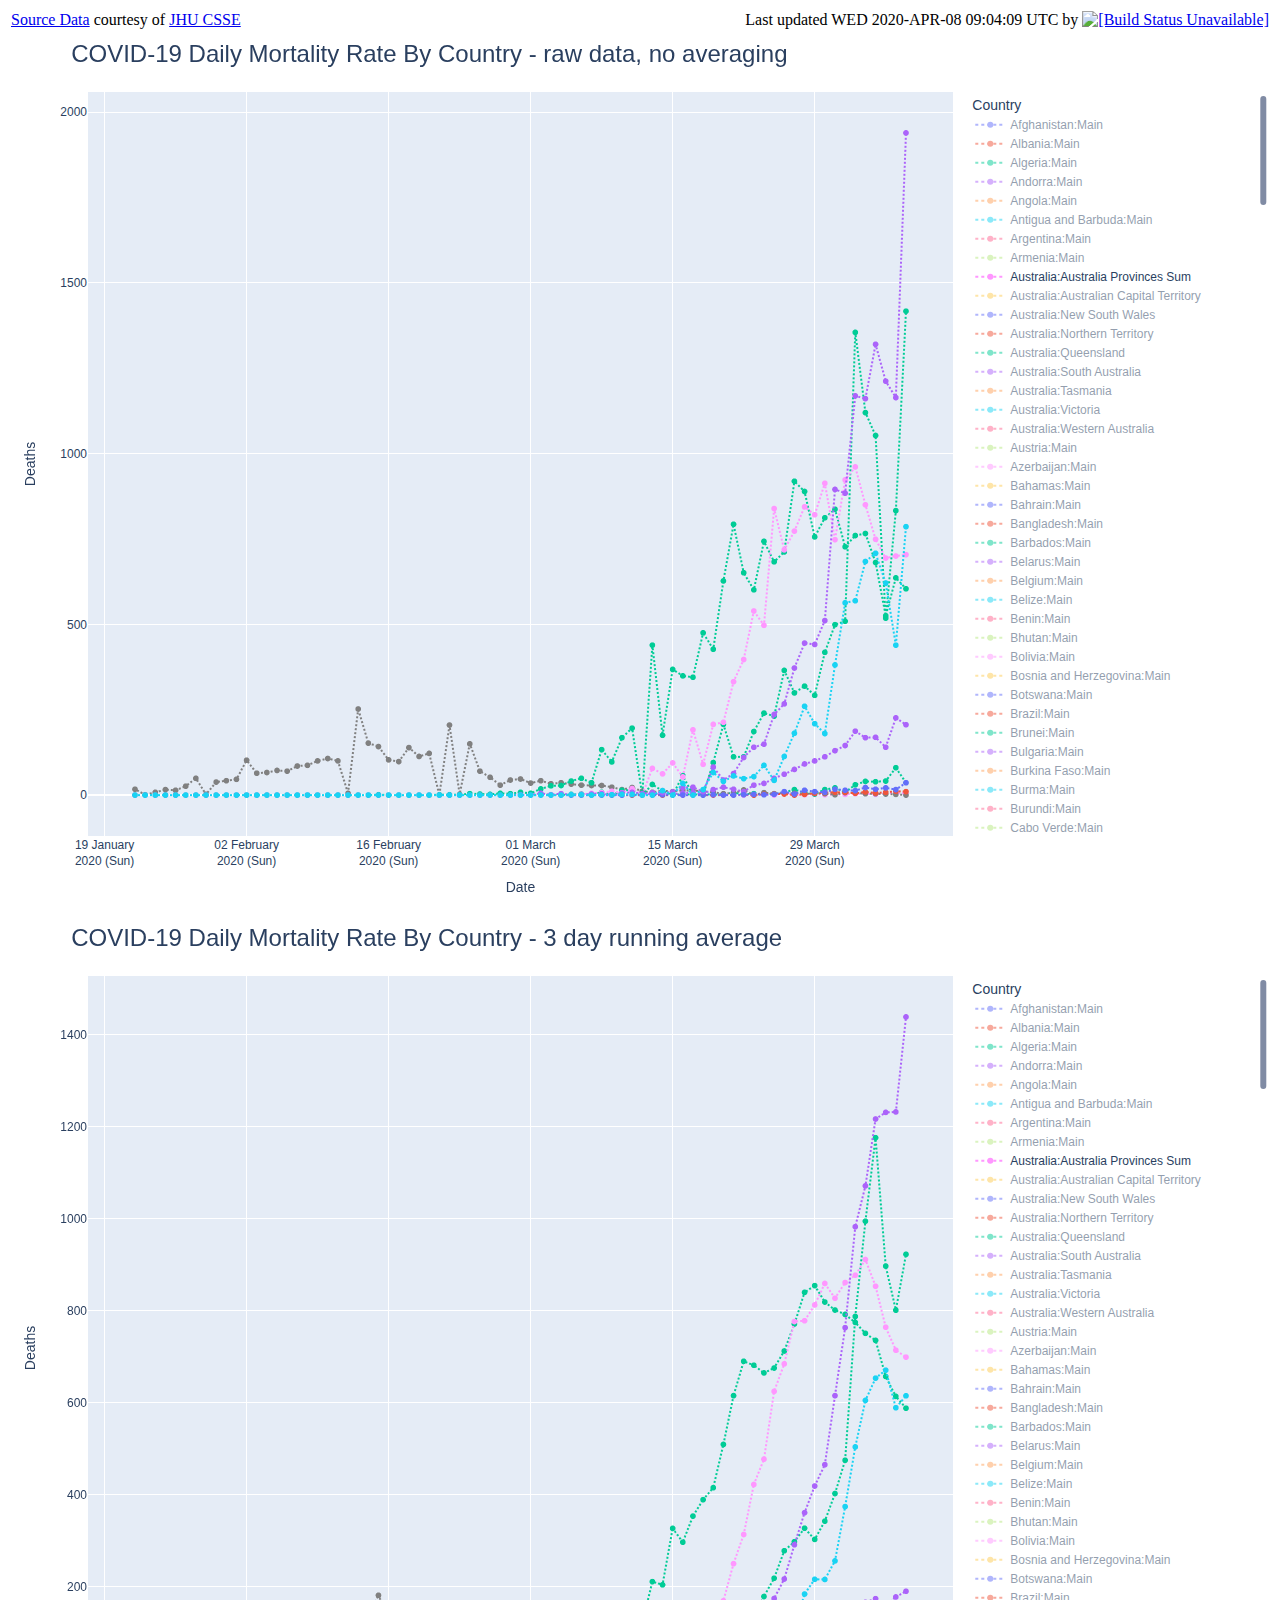
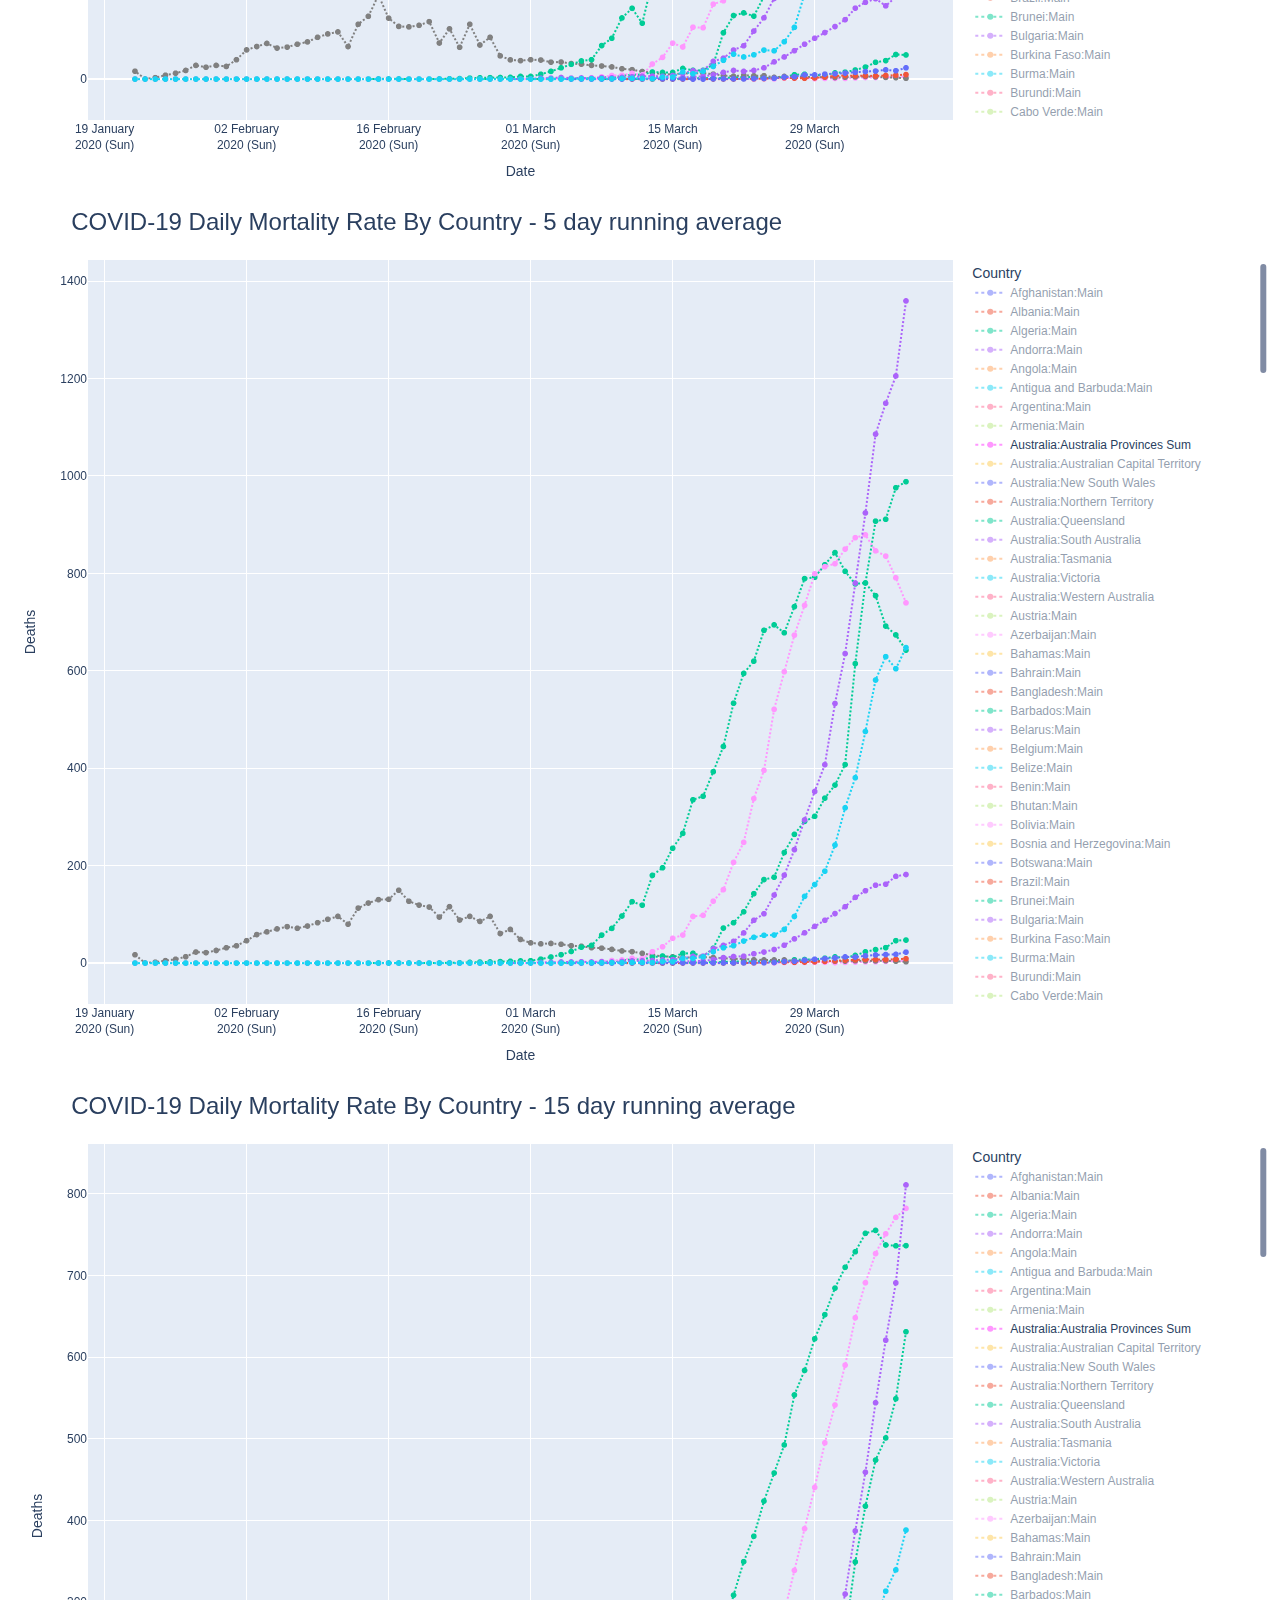
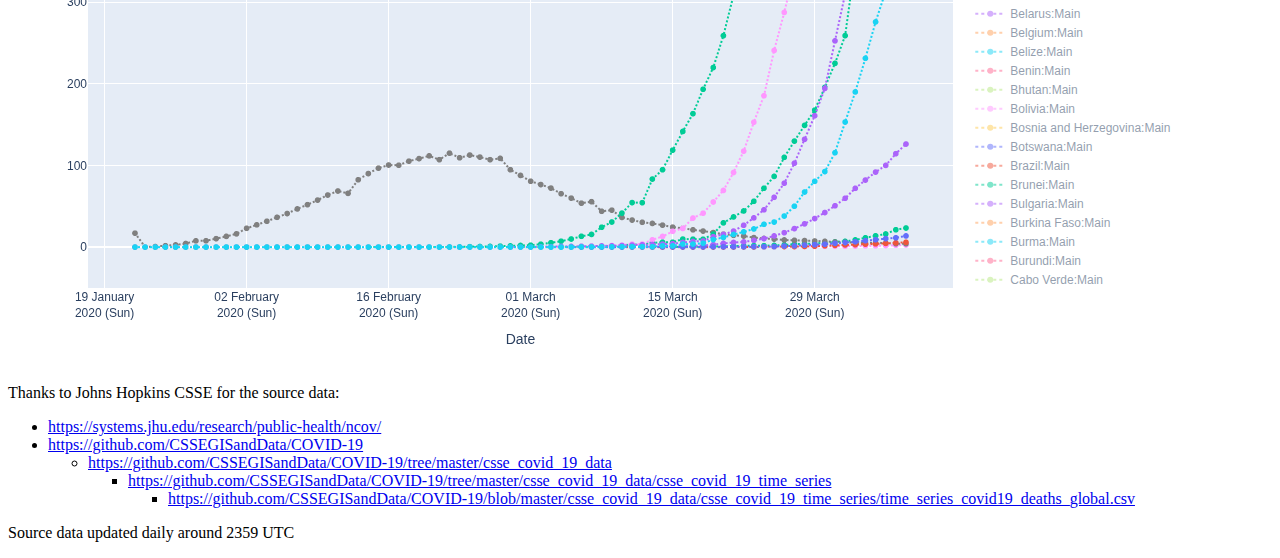
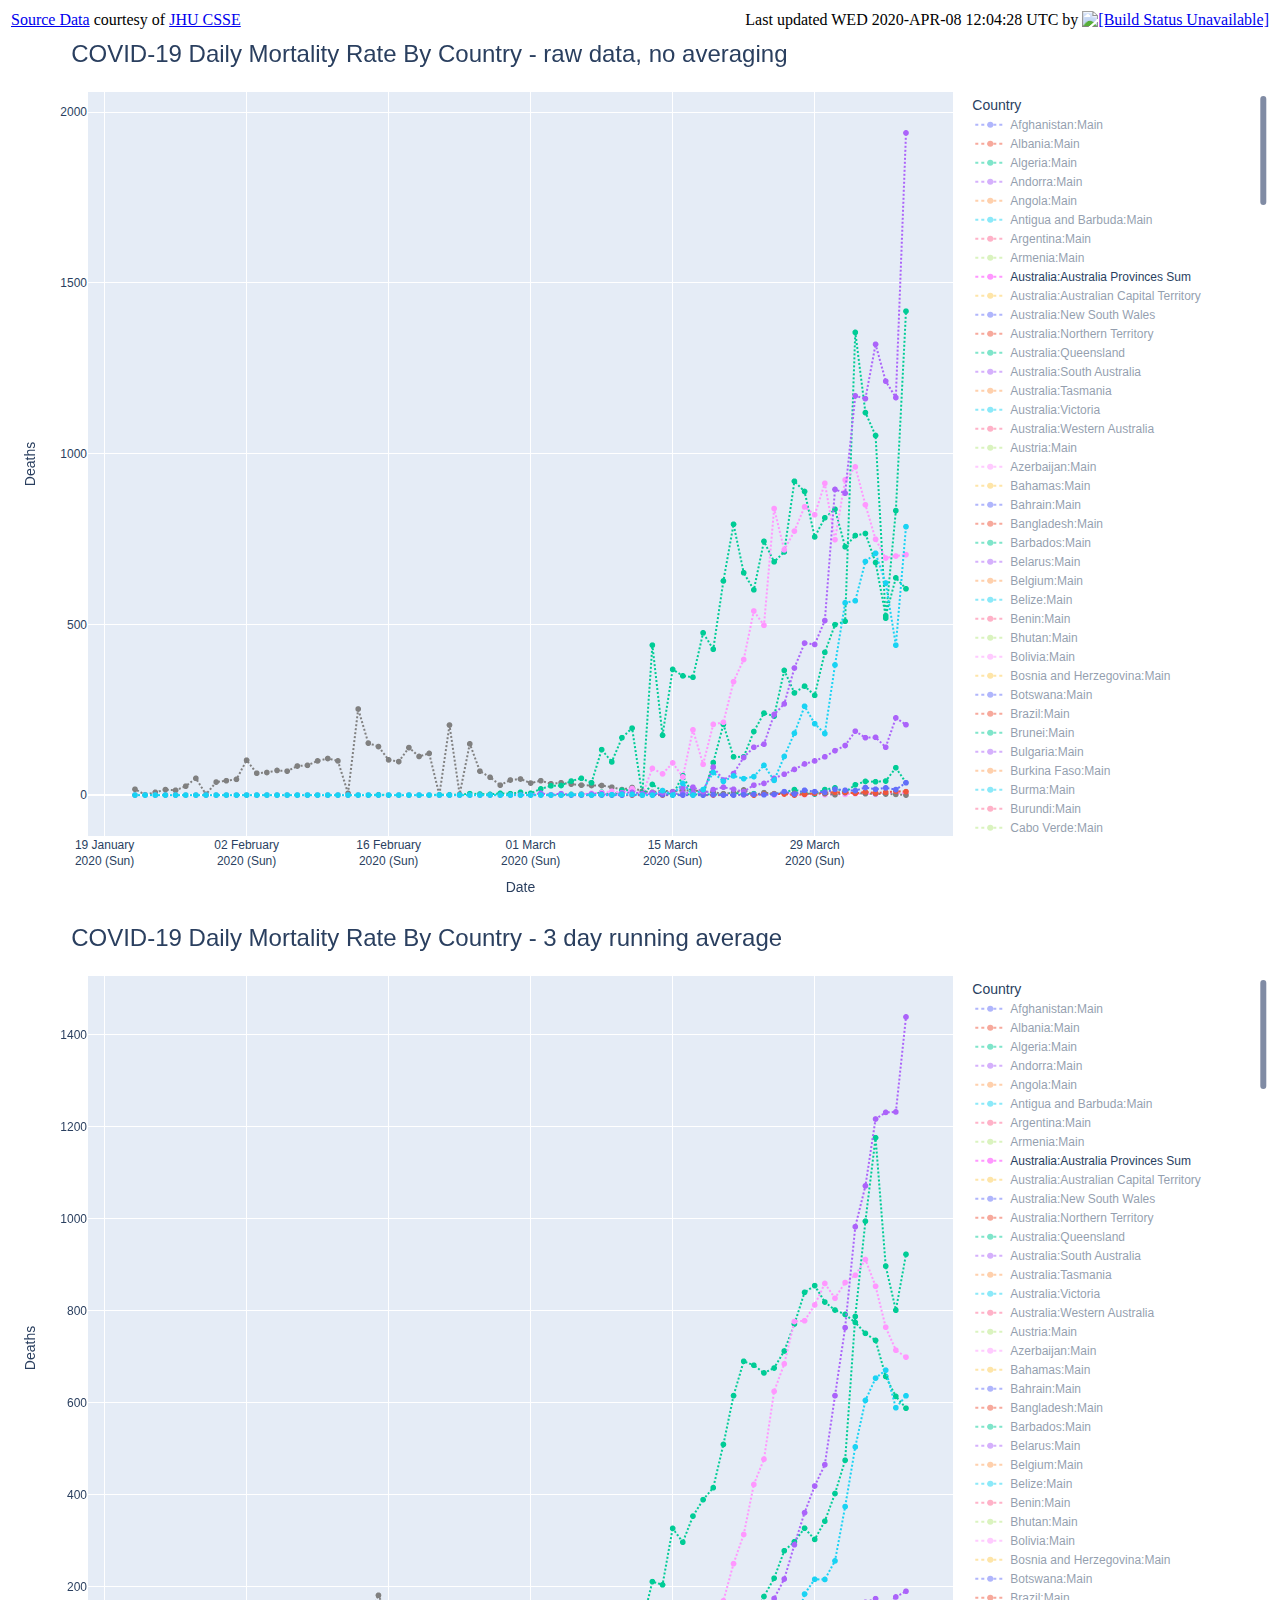
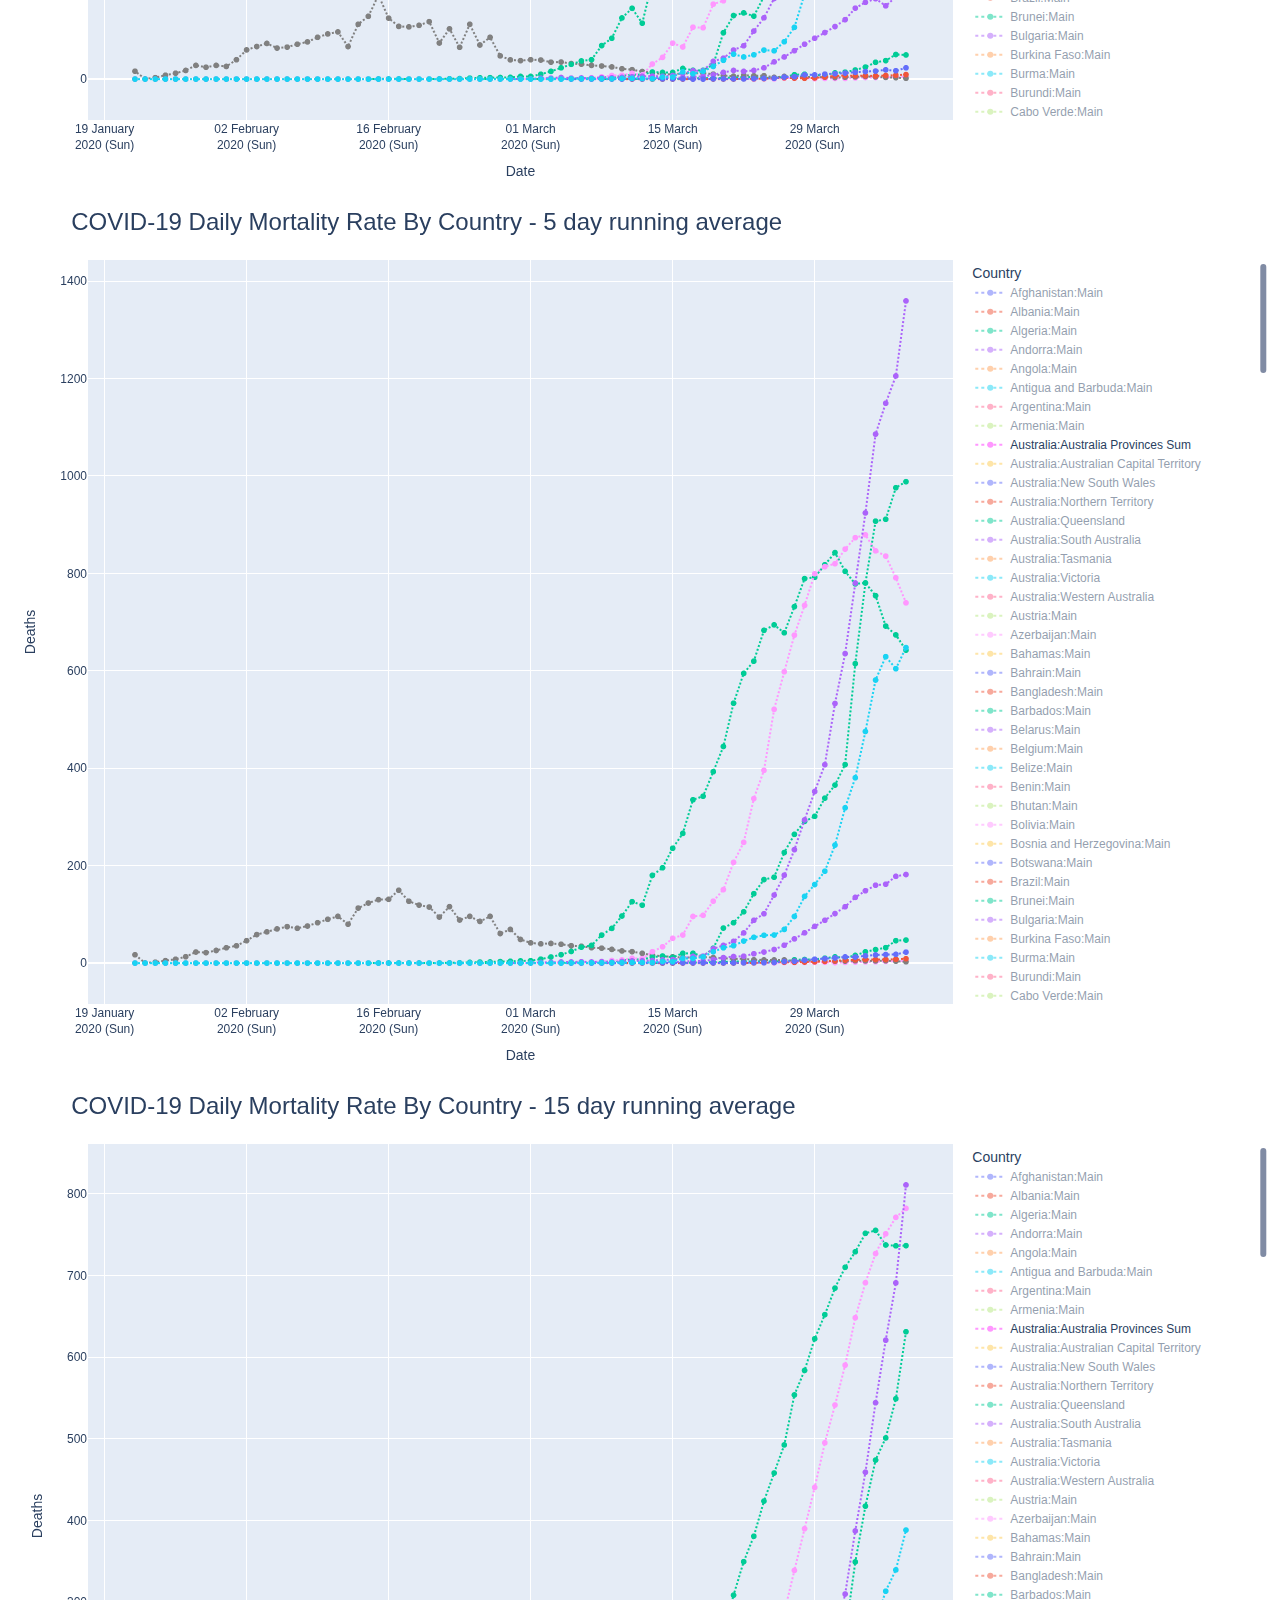
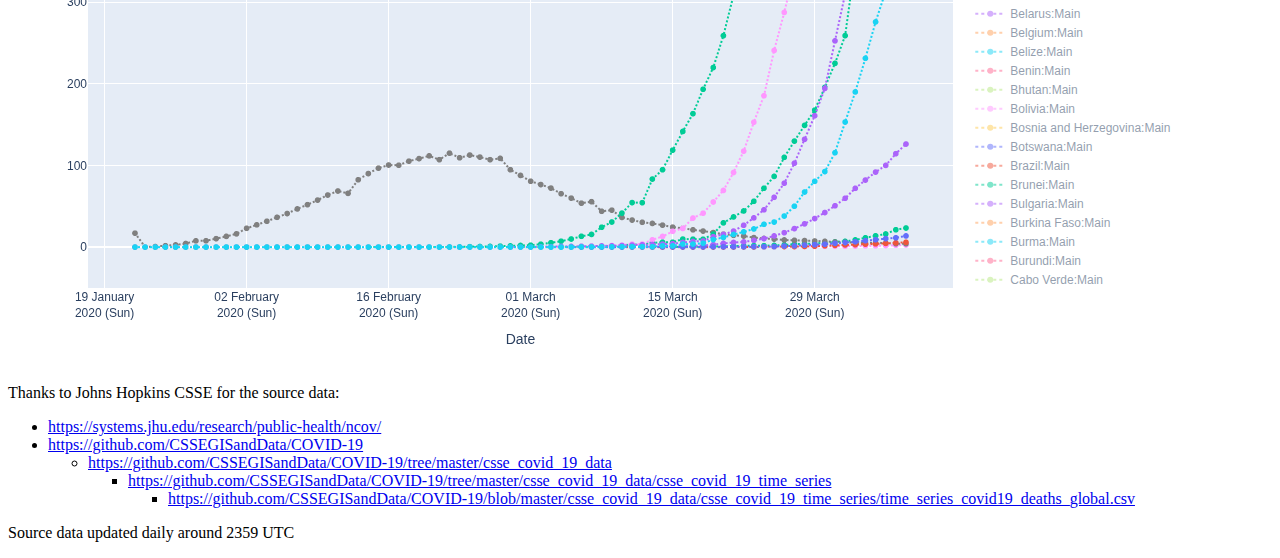
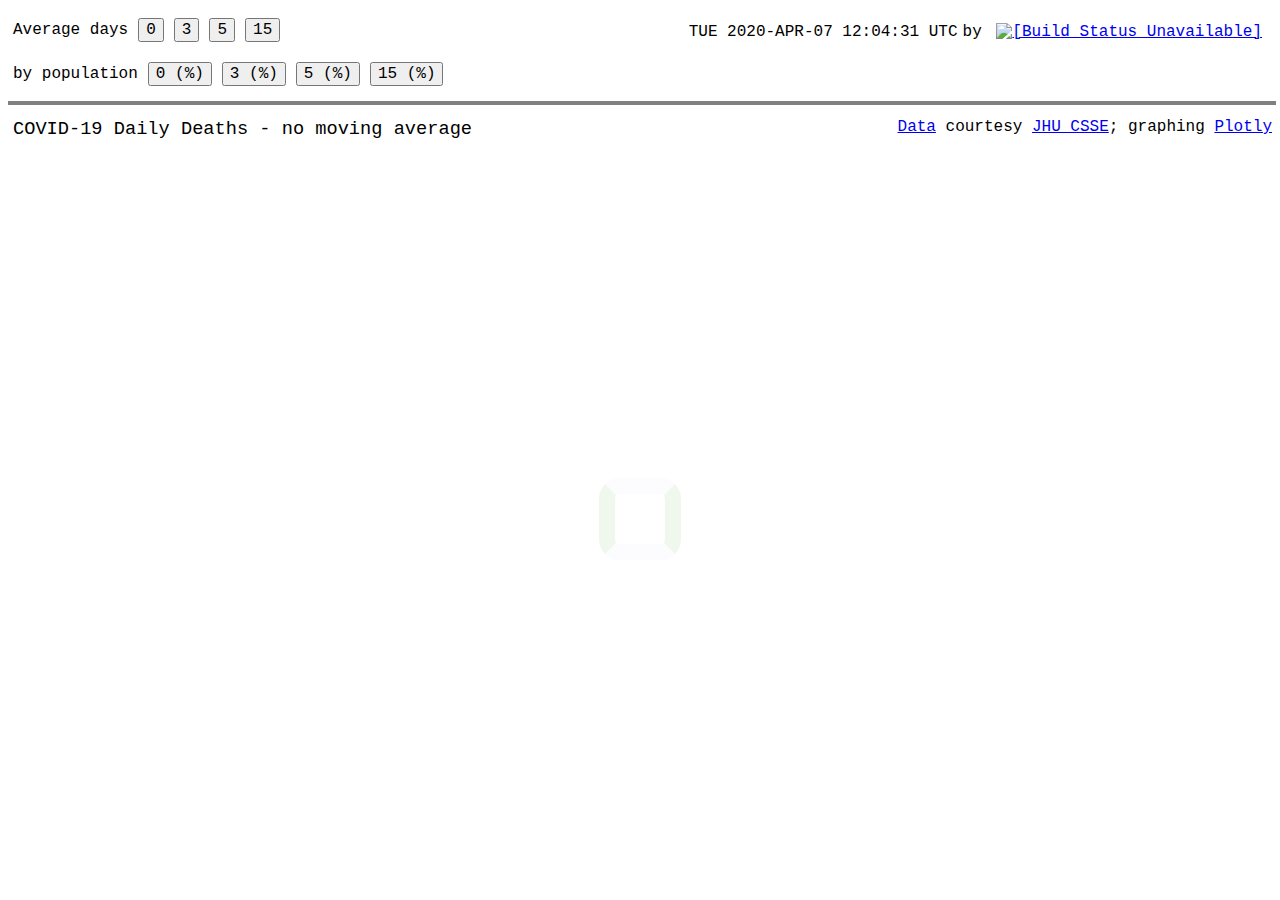
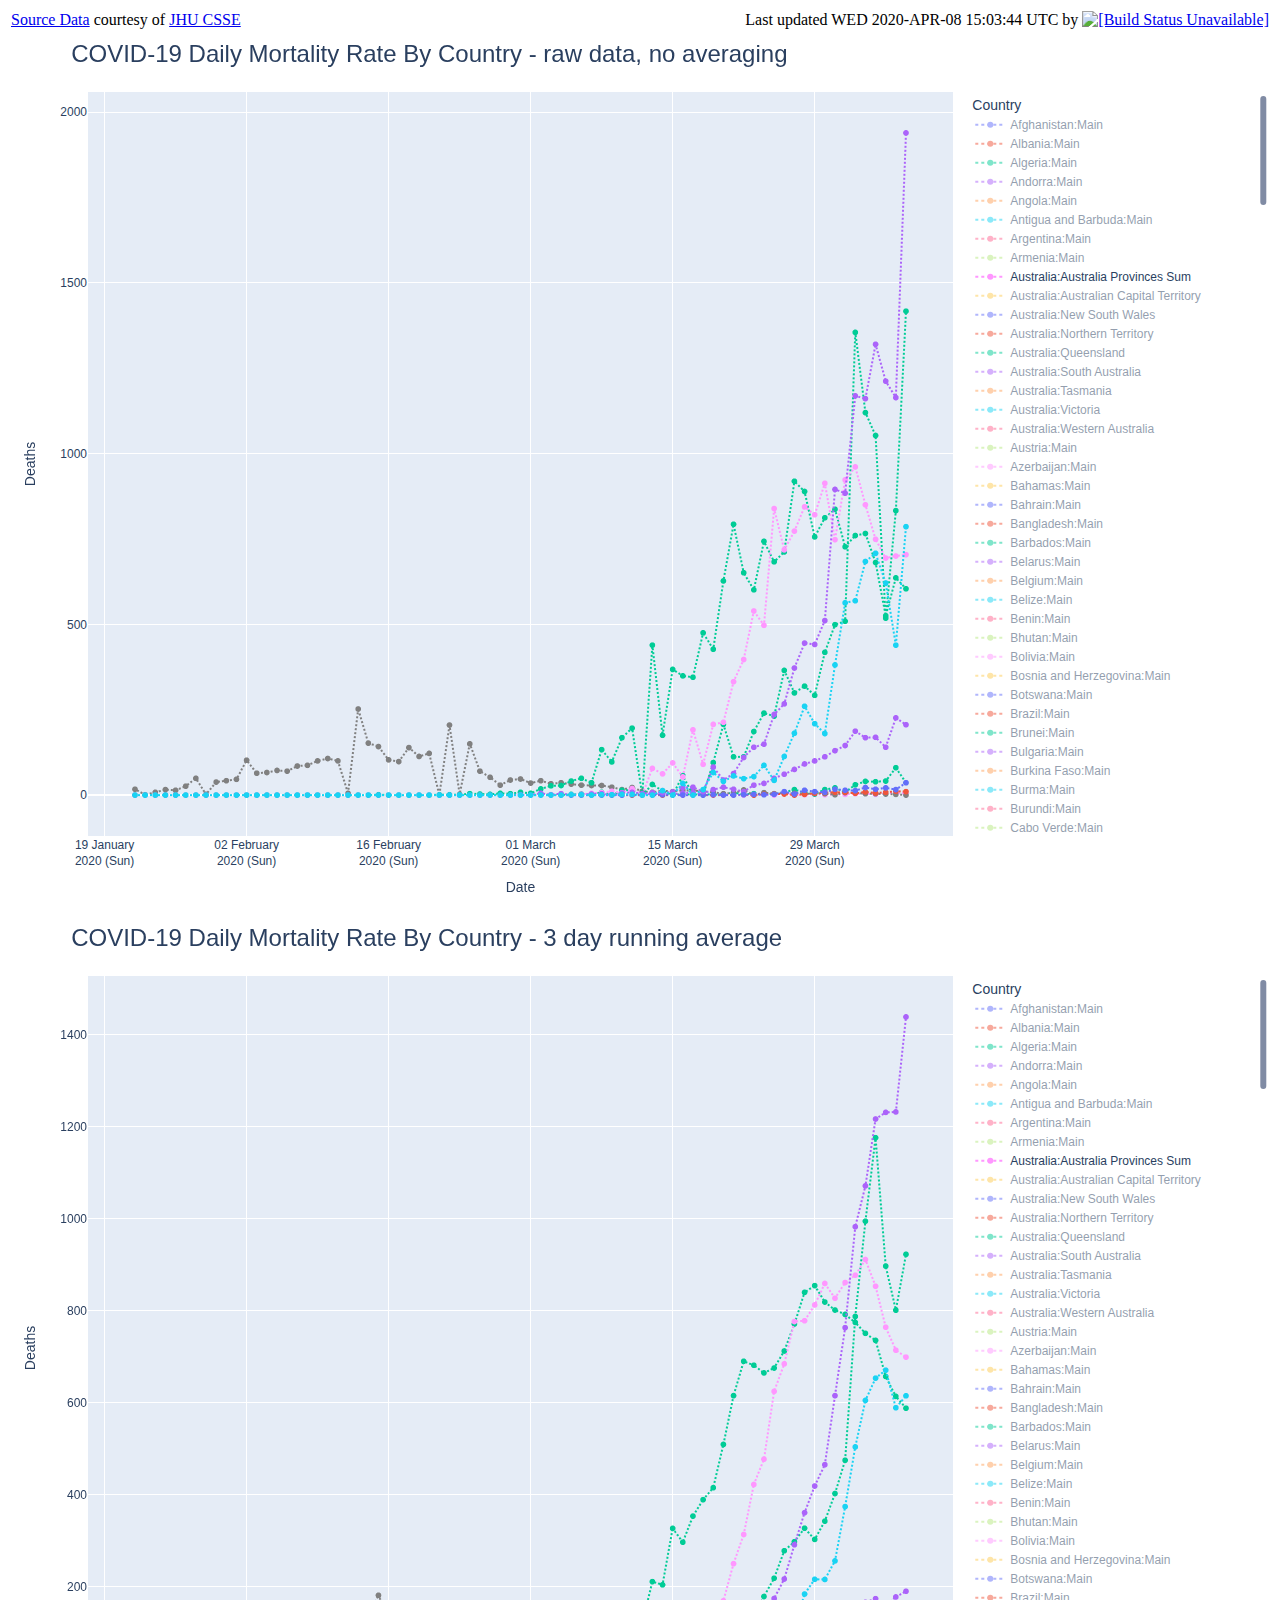
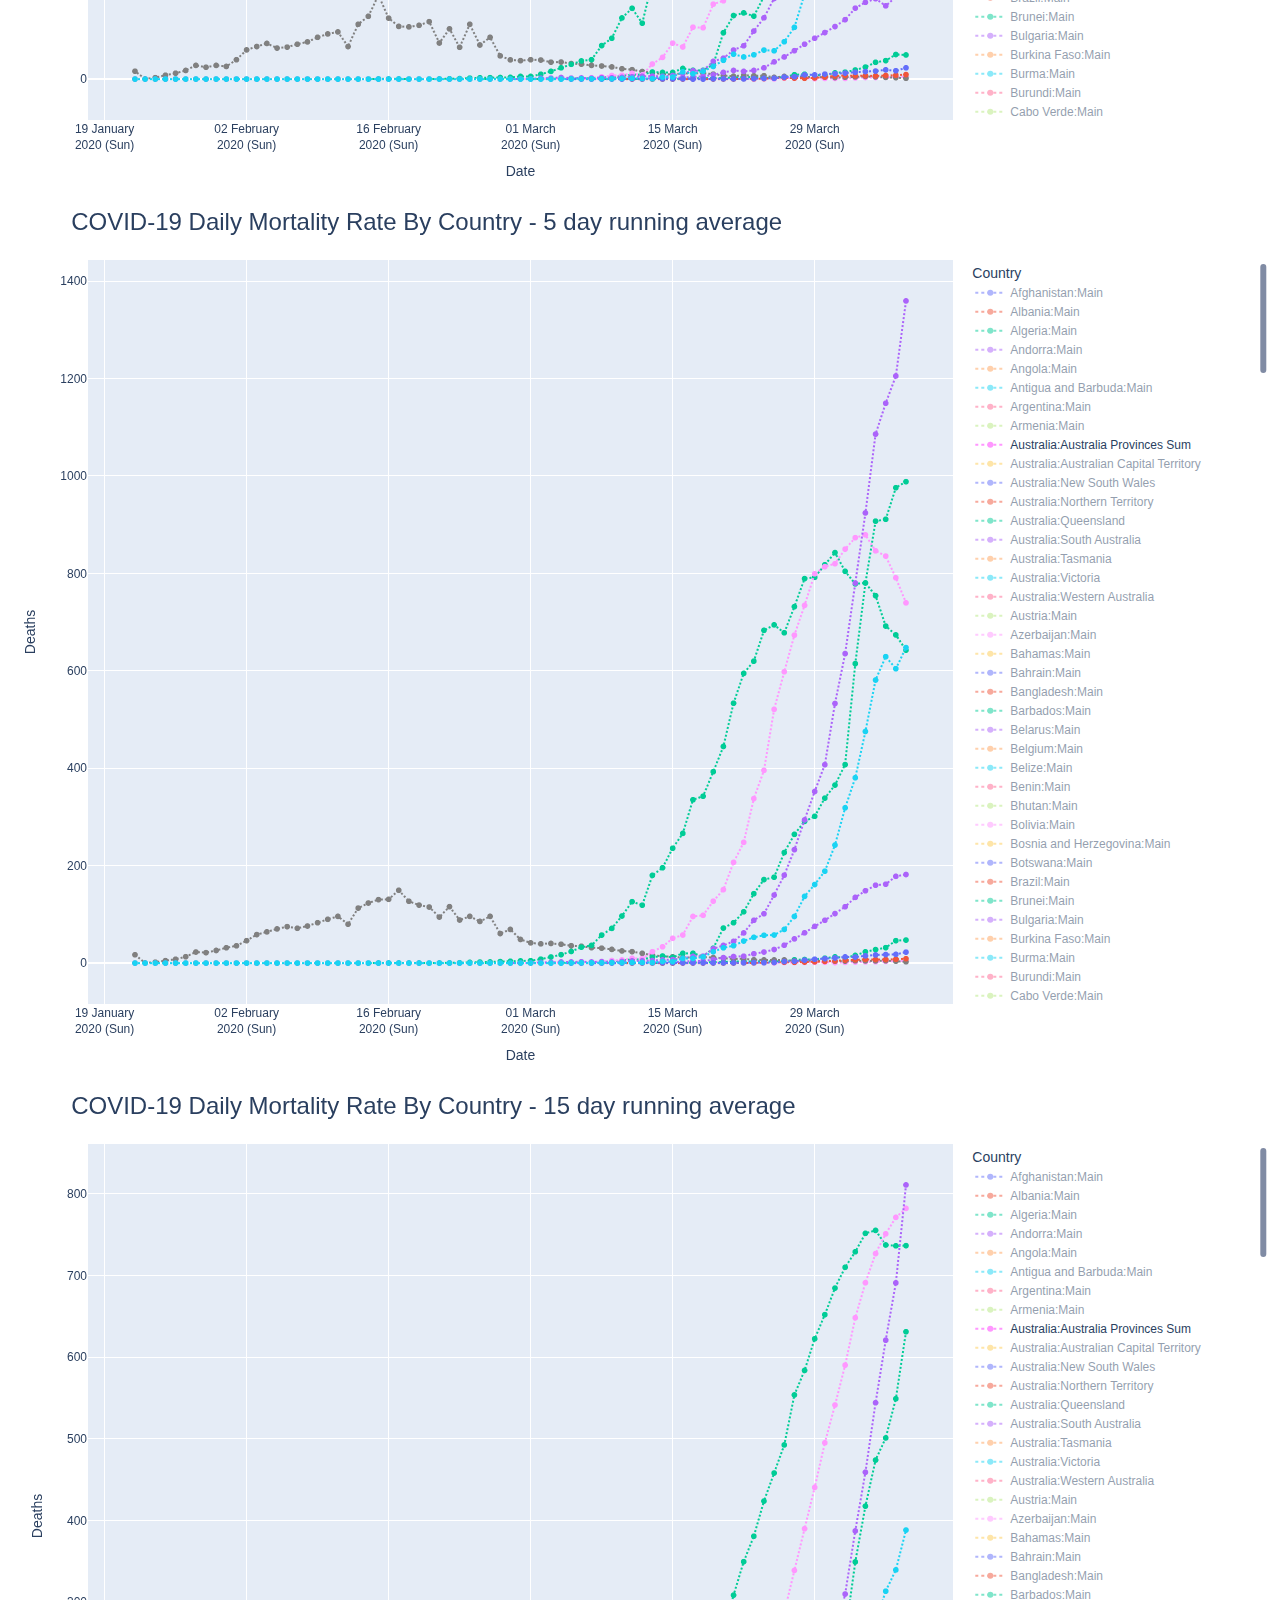
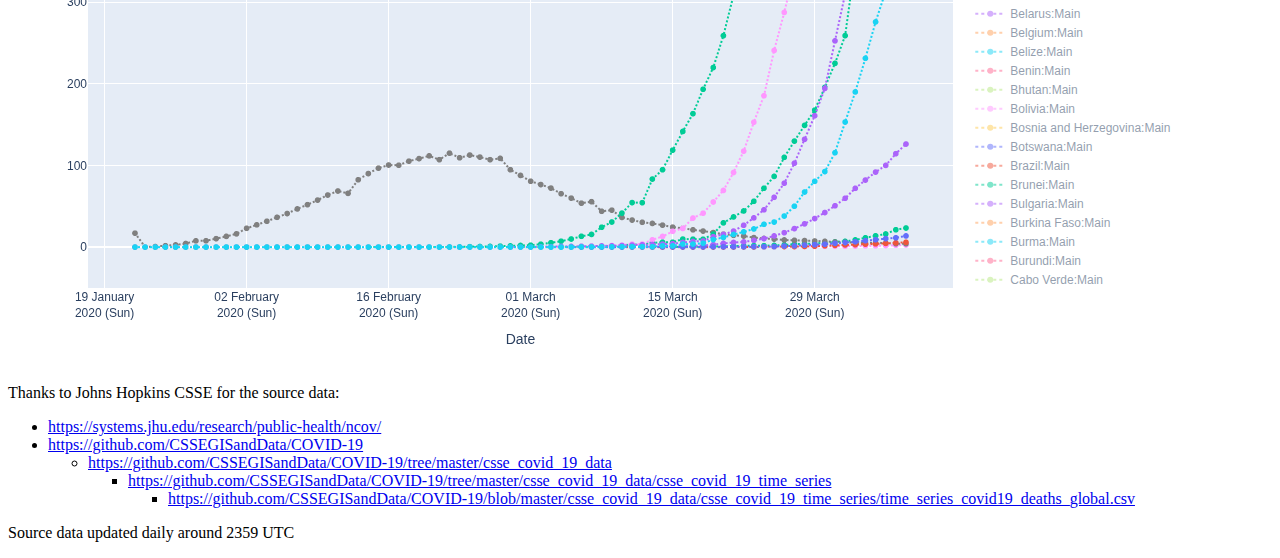
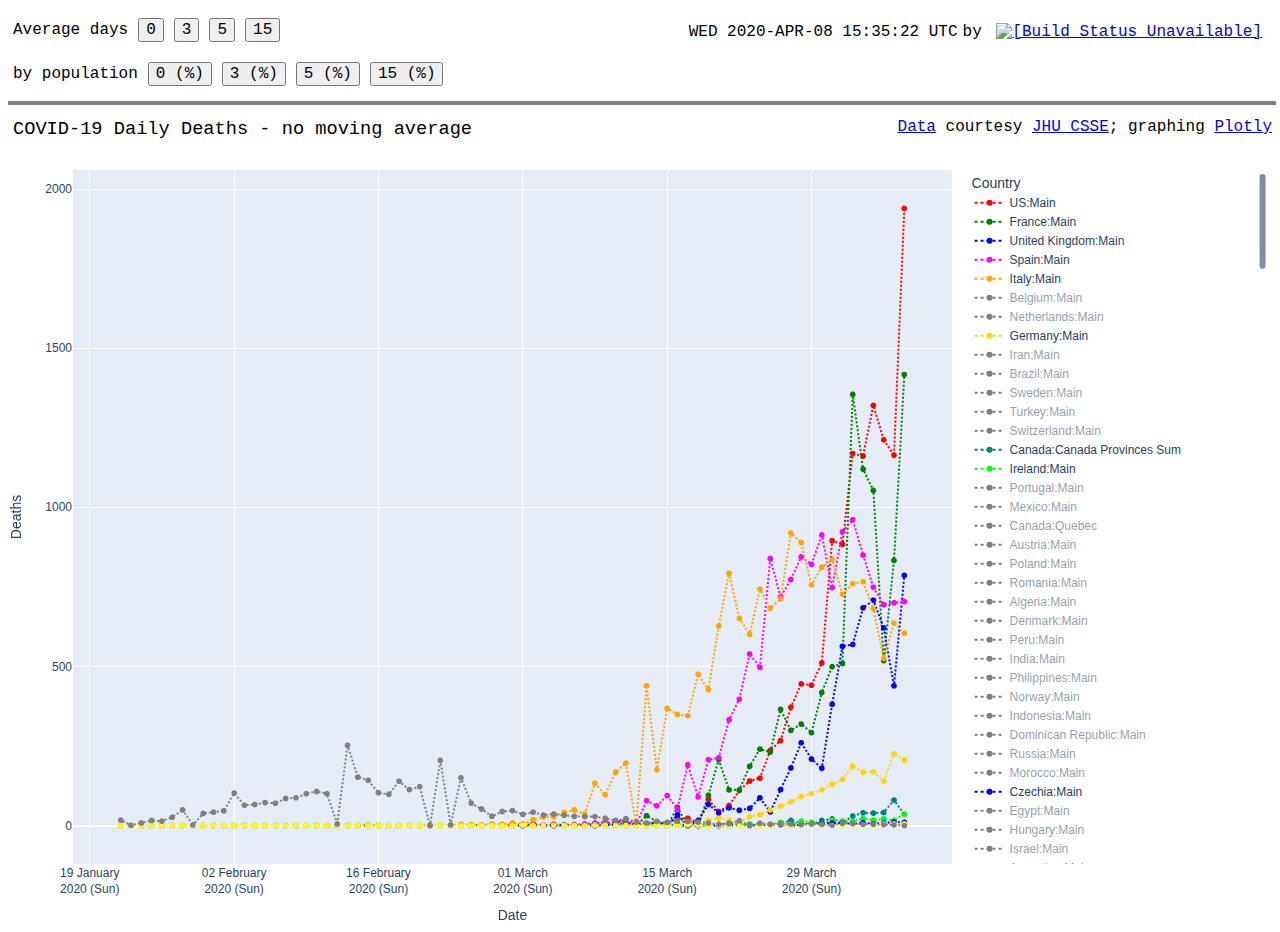
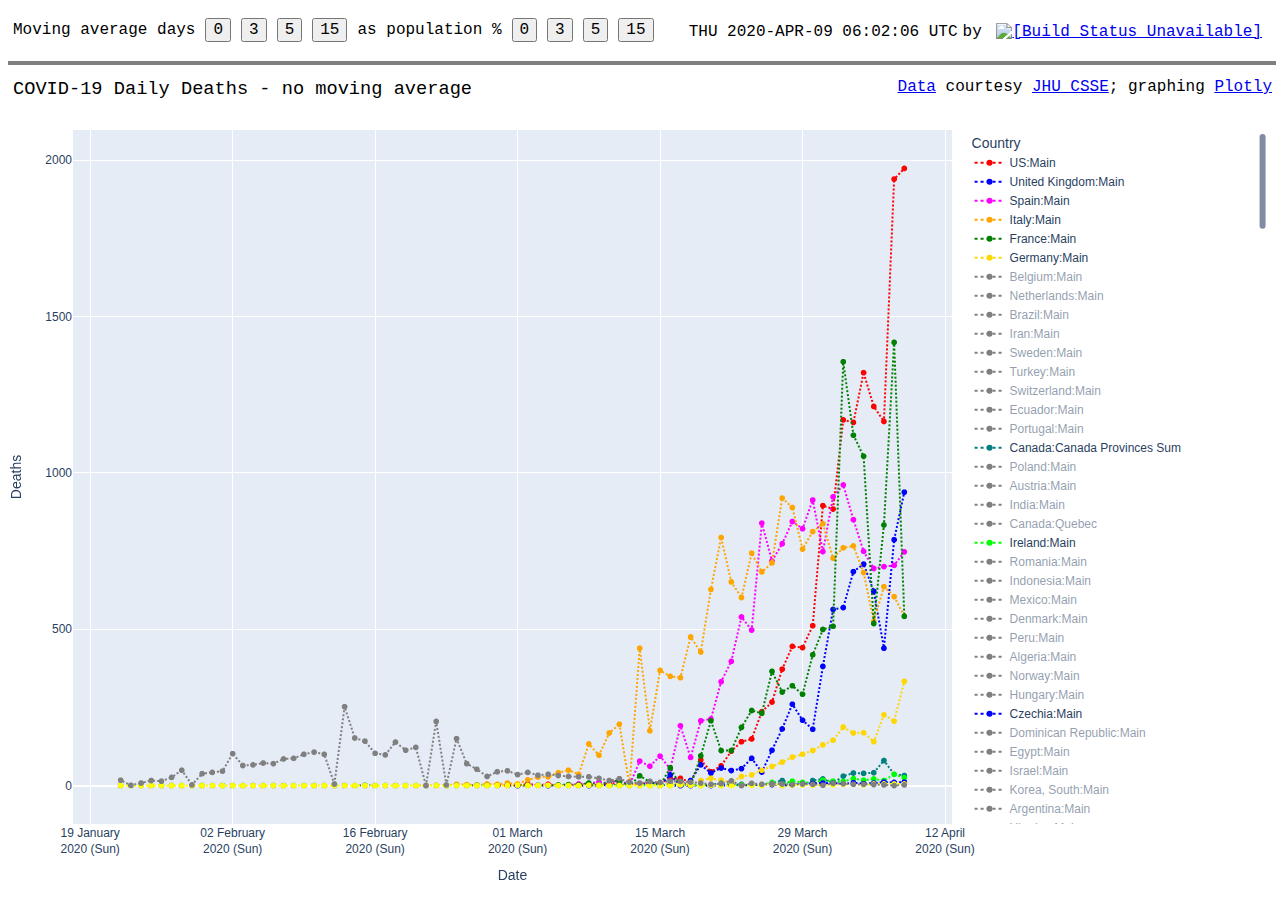
